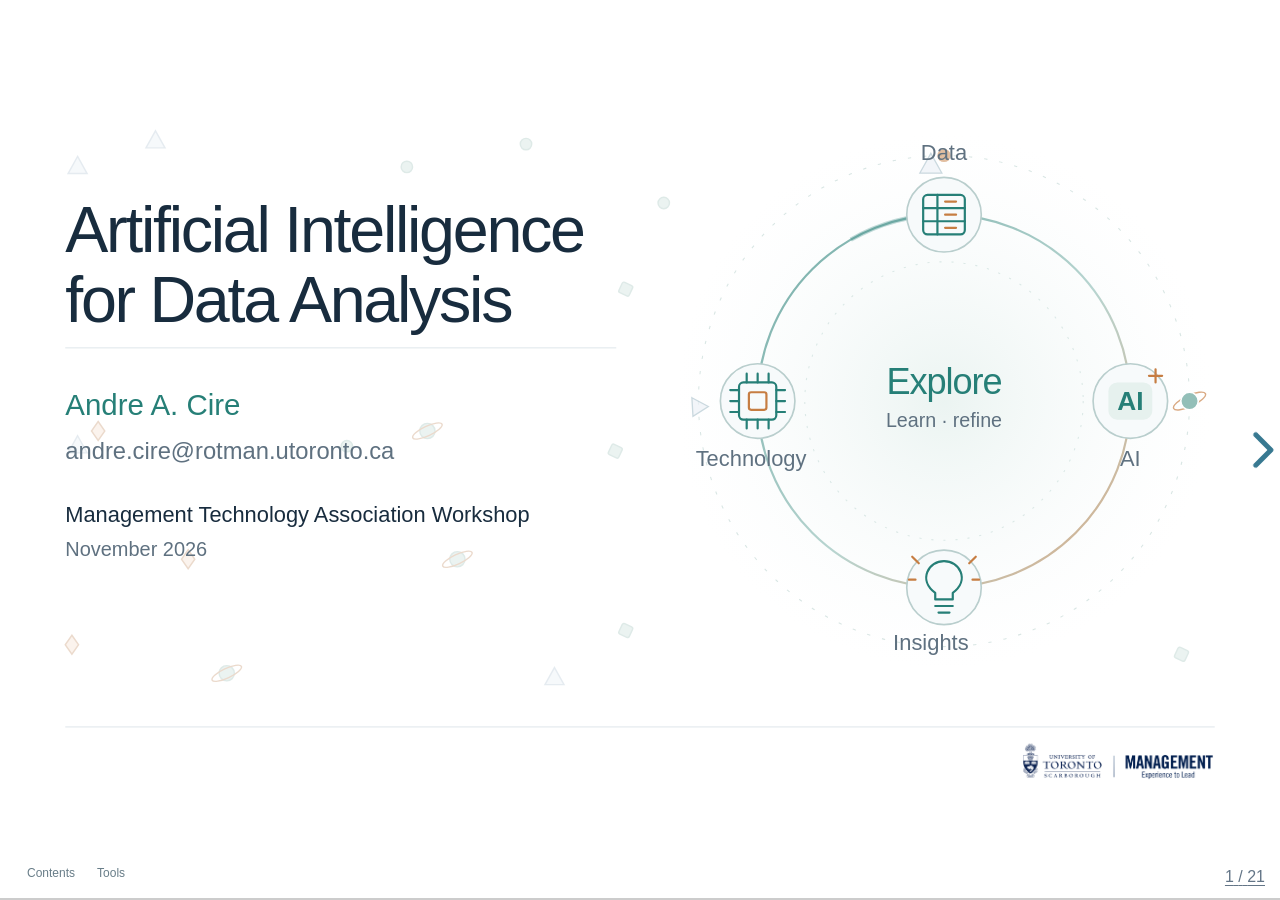
==== slides/index.html @ 26d023a2 "Publish AI data analysis workshop with CSV downloads and GitHub Pages" ====
<!DOCTYPE html>
<html lang="en"><head>
<script>/*!
 * clipboard.js v2.0.11
 * https://clipboardjs.com/
 *
 * Licensed MIT © Zeno Rocha
 */
!function(t,e){"object"==typeof exports&&"object"==typeof module?module.exports=e():"function"==typeof define&&define.amd?define([],e):"object"==typeof exports?exports.ClipboardJS=e():t.ClipboardJS=e()}(this,function(){return n={686:function(t,e,n){"use strict";n.d(e,{default:function(){return b}});var e=n(279),i=n.n(e),e=n(370),u=n.n(e),e=n(817),r=n.n(e);function c(t){try{return document.execCommand(t)}catch(t){return}}var a=function(t){t=r()(t);return c("cut"),t};function o(t,e){var n,o,t=(n=t,o="rtl"===document.documentElement.getAttribute("dir"),(t=document.createElement("textarea")).style.fontSize="12pt",t.style.border="0",t.style.padding="0",t.style.margin="0",t.style.position="absolute",t.style[o?"right":"left"]="-9999px",o=window.pageYOffset||document.documentElement.scrollTop,t.style.top="".concat(o,"px"),t.setAttribute("readonly",""),t.value=n,t);return e.container.appendChild(t),e=r()(t),c("copy"),t.remove(),e}var f=function(t){var e=1<arguments.length&&void 0!==arguments[1]?arguments[1]:{container:document.body},n="";return"string"==typeof t?n=o(t,e):t instanceof HTMLInputElement&&!["text","search","url","tel","password"].includes(null==t?void 0:t.type)?n=o(t.value,e):(n=r()(t),c("copy")),n};function l(t){return(l="function"==typeof Symbol&&"symbol"==typeof Symbol.iterator?function(t){return typeof t}:function(t){return t&&"function"==typeof Symbol&&t.constructor===Symbol&&t!==Symbol.prototype?"symbol":typeof t})(t)}var s=function(){var t=0<arguments.length&&void 0!==arguments[0]?arguments[0]:{},e=t.action,n=void 0===e?"copy":e,o=t.container,e=t.target,t=t.text;if("copy"!==n&&"cut"!==n)throw new Error('Invalid "action" value, use either "copy" or "cut"');if(void 0!==e){if(!e||"object"!==l(e)||1!==e.nodeType)throw new Error('Invalid "target" value, use a valid Element');if("copy"===n&&e.hasAttribute("disabled"))throw new Error('Invalid "target" attribute. Please use "readonly" instead of "disabled" attribute');if("cut"===n&&(e.hasAttribute("readonly")||e.hasAttribute("disabled")))throw new Error('Invalid "target" attribute. You can\'t cut text from elements with "readonly" or "disabled" attributes')}return t?f(t,{container:o}):e?"cut"===n?a(e):f(e,{container:o}):void 0};function p(t){return(p="function"==typeof Symbol&&"symbol"==typeof Symbol.iterator?function(t){return typeof t}:function(t){return t&&"function"==typeof Symbol&&t.constructor===Symbol&&t!==Symbol.prototype?"symbol":typeof t})(t)}function d(t,e){for(var n=0;n<e.length;n++){var o=e[n];o.enumerable=o.enumerable||!1,o.configurable=!0,"value"in o&&(o.writable=!0),Object.defineProperty(t,o.key,o)}}function y(t,e){return(y=Object.setPrototypeOf||function(t,e){return t.__proto__=e,t})(t,e)}function h(n){var o=function(){if("undefined"==typeof Reflect||!Reflect.construct)return!1;if(Reflect.construct.sham)return!1;if("function"==typeof Proxy)return!0;try{return Date.prototype.toString.call(Reflect.construct(Date,[],function(){})),!0}catch(t){return!1}}();return function(){var t,e=v(n);return t=o?(t=v(this).constructor,Reflect.construct(e,arguments,t)):e.apply(this,arguments),e=this,!(t=t)||"object"!==p(t)&&"function"!=typeof t?function(t){if(void 0!==t)return t;throw new ReferenceError("this hasn't been initialised - super() hasn't been called")}(e):t}}function v(t){return(v=Object.setPrototypeOf?Object.getPrototypeOf:function(t){return t.__proto__||Object.getPrototypeOf(t)})(t)}function m(t,e){t="data-clipboard-".concat(t);if(e.hasAttribute(t))return e.getAttribute(t)}var b=function(){!function(t,e){if("function"!=typeof e&&null!==e)throw new TypeError("Super expression must either be null or a function");t.prototype=Object.create(e&&e.prototype,{constructor:{value:t,writable:!0,configurable:!0}}),e&&y(t,e)}(r,i());var t,e,n,o=h(r);function r(t,e){var n;return function(t){if(!(t instanceof r))throw new TypeError("Cannot call a class as a function")}(this),(n=o.call(this)).resolveOptions(e),n.listenClick(t),n}return t=r,n=[{key:"copy",value:function(t){var e=1<arguments.length&&void 0!==arguments[1]?arguments[1]:{container:document.body};return f(t,e)}},{key:"cut",value:function(t){return a(t)}},{key:"isSupported",value:function(){var t=0<arguments.length&&void 0!==arguments[0]?arguments[0]:["copy","cut"],t="string"==typeof t?[t]:t,e=!!document.queryCommandSupported;return t.forEach(function(t){e=e&&!!document.queryCommandSupported(t)}),e}}],(e=[{key:"resolveOptions",value:function(){var t=0<arguments.length&&void 0!==arguments[0]?arguments[0]:{};this.action="function"==typeof t.action?t.action:this.defaultAction,this.target="function"==typeof t.target?t.target:this.defaultTarget,this.text="function"==typeof t.text?t.text:this.defaultText,this.container="object"===p(t.container)?t.container:document.body}},{key:"listenClick",value:function(t){var e=this;this.listener=u()(t,"click",function(t){return e.onClick(t)})}},{key:"onClick",value:function(t){var e=t.delegateTarget||t.currentTarget,n=this.action(e)||"copy",t=s({action:n,container:this.container,target:this.target(e),text:this.text(e)});this.emit(t?"success":"error",{action:n,text:t,trigger:e,clearSelection:function(){e&&e.focus(),window.getSelection().removeAllRanges()}})}},{key:"defaultAction",value:function(t){return m("action",t)}},{key:"defaultTarget",value:function(t){t=m("target",t);if(t)return document.querySelector(t)}},{key:"defaultText",value:function(t){return m("text",t)}},{key:"destroy",value:function(){this.listener.destroy()}}])&&d(t.prototype,e),n&&d(t,n),r}()},828:function(t){var e;"undefined"==typeof Element||Element.prototype.matches||((e=Element.prototype).matches=e.matchesSelector||e.mozMatchesSelector||e.msMatchesSelector||e.oMatchesSelector||e.webkitMatchesSelector),t.exports=function(t,e){for(;t&&9!==t.nodeType;){if("function"==typeof t.matches&&t.matches(e))return t;t=t.parentNode}}},438:function(t,e,n){var u=n(828);function i(t,e,n,o,r){var i=function(e,n,t,o){return function(t){t.delegateTarget=u(t.target,n),t.delegateTarget&&o.call(e,t)}}.apply(this,arguments);return t.addEventListener(n,i,r),{destroy:function(){t.removeEventListener(n,i,r)}}}t.exports=function(t,e,n,o,r){return"function"==typeof t.addEventListener?i.apply(null,arguments):"function"==typeof n?i.bind(null,document).apply(null,arguments):("string"==typeof t&&(t=document.querySelectorAll(t)),Array.prototype.map.call(t,function(t){return i(t,e,n,o,r)}))}},879:function(t,n){n.node=function(t){return void 0!==t&&t instanceof HTMLElement&&1===t.nodeType},n.nodeList=function(t){var e=Object.prototype.toString.call(t);return void 0!==t&&("[object NodeList]"===e||"[object HTMLCollection]"===e)&&"length"in t&&(0===t.length||n.node(t[0]))},n.string=function(t){return"string"==typeof t||t instanceof String},n.fn=function(t){return"[object Function]"===Object.prototype.toString.call(t)}},370:function(t,e,n){var f=n(879),l=n(438);t.exports=function(t,e,n){if(!t&&!e&&!n)throw new Error("Missing required arguments");if(!f.string(e))throw new TypeError("Second argument must be a String");if(!f.fn(n))throw new TypeError("Third argument must be a Function");if(f.node(t))return c=e,a=n,(u=t).addEventListener(c,a),{destroy:function(){u.removeEventListener(c,a)}};if(f.nodeList(t))return o=t,r=e,i=n,Array.prototype.forEach.call(o,function(t){t.addEventListener(r,i)}),{destroy:function(){Array.prototype.forEach.call(o,function(t){t.removeEventListener(r,i)})}};if(f.string(t))return t=t,e=e,n=n,l(document.body,t,e,n);throw new TypeError("First argument must be a String, HTMLElement, HTMLCollection, or NodeList");var o,r,i,u,c,a}},817:function(t){t.exports=function(t){var e,n="SELECT"===t.nodeName?(t.focus(),t.value):"INPUT"===t.nodeName||"TEXTAREA"===t.nodeName?((e=t.hasAttribute("readonly"))||t.setAttribute("readonly",""),t.select(),t.setSelectionRange(0,t.value.length),e||t.removeAttribute("readonly"),t.value):(t.hasAttribute("contenteditable")&&t.focus(),n=window.getSelection(),(e=document.createRange()).selectNodeContents(t),n.removeAllRanges(),n.addRange(e),n.toString());return n}},279:function(t){function e(){}e.prototype={on:function(t,e,n){var o=this.e||(this.e={});return(o[t]||(o[t]=[])).push({fn:e,ctx:n}),this},once:function(t,e,n){var o=this;function r(){o.off(t,r),e.apply(n,arguments)}return r._=e,this.on(t,r,n)},emit:function(t){for(var e=[].slice.call(arguments,1),n=((this.e||(this.e={}))[t]||[]).slice(),o=0,r=n.length;o<r;o++)n[o].fn.apply(n[o].ctx,e);return this},off:function(t,e){var n=this.e||(this.e={}),o=n[t],r=[];if(o&&e)for(var i=0,u=o.length;i<u;i++)o[i].fn!==e&&o[i].fn._!==e&&r.push(o[i]);return r.length?n[t]=r:delete n[t],this}},t.exports=e,t.exports.TinyEmitter=e}},r={},o.n=function(t){var e=t&&t.__esModule?function(){return t.default}:function(){return t};return o.d(e,{a:e}),e},o.d=function(t,e){for(var n in e)o.o(e,n)&&!o.o(t,n)&&Object.defineProperty(t,n,{enumerable:!0,get:e[n]})},o.o=function(t,e){return Object.prototype.hasOwnProperty.call(t,e)},o(686).default;function o(t){if(r[t])return r[t].exports;var e=r[t]={exports:{}};return n[t](e,e.exports,o),e.exports}var n,r});</script>
<script>(function (root, factory) {
  if (typeof define === "function" && define.amd) {
    define([], function () {
      return factory(root);
    });
  } else if (typeof exports === "object") {
    module.exports = factory(root);
  } else {
    root.Tabby = factory(root);
  }
})(
  typeof global !== "undefined"
    ? global
    : typeof window !== "undefined"
    ? window
    : this,
  function (window) {
    "use strict";

    //
    // Variables
    //

    var defaults = {
      idPrefix: "tabby-toggle_",
      default: "[data-tabby-default]",
    };

    //
    // Methods
    //

    /**
     * Merge two or more objects together.
     * @param   {Object}   objects  The objects to merge together
     * @returns {Object}            Merged values of defaults and options
     */
    var extend = function () {
      var merged = {};
      Array.prototype.forEach.call(arguments, function (obj) {
        for (var key in obj) {
          if (!obj.hasOwnProperty(key)) return;
          merged[key] = obj[key];
        }
      });
      return merged;
    };

    /**
     * Emit a custom event
     * @param  {String} type    The event type
     * @param  {Node}   tab     The tab to attach the event to
     * @param  {Node}   details Details about the event
     */
    var emitEvent = function (tab, details) {
      // Create a new event
      var event;
      if (typeof window.CustomEvent === "function") {
        event = new CustomEvent("tabby", {
          bubbles: true,
          cancelable: true,
          detail: details,
        });
      } else {
        event = document.createEvent("CustomEvent");
        event.initCustomEvent("tabby", true, true, details);
      }

      // Dispatch the event
      tab.dispatchEvent(event);
    };

    // In revealjs, arrow keys belong to slide navigation: tabs stay in the Tab
    // order and activate on focus. Elsewhere tabs use a roving tabindex with
    // arrow key navigation.
    var isReveal = function () {
      return window.document.body.classList.contains("reveal-viewport");
    };

    var focusHandler = function (event) {
      toggle(event.target);
    };

    var getKeyboardFocusableElements = function (element) {
      return [
        ...element.querySelectorAll(
          'a[href], button, input, textarea, select, summary,[tabindex]:not([tabindex="-1"])'
        ),
      ].filter(
        // Shown elements only, as the browser skips the others: hidden content,
        // like unselected panels (also of a nested tabset), is not rendered,
        // and revealjs fragments not yet shown have `visibility: hidden`
        (el) =>
          el.getAttribute("tabindex") !== "-1" &&
          !el.matches(":disabled") &&
          !el.getAttribute("aria-hidden") &&
          el.getClientRects().length > 0 &&
          window.getComputedStyle(el).visibility === "visible"
      );
    };

    // Tabs set up by tabby, as opposed to other tab widgets in a panel
    var tabbyTabs = new WeakSet();

    // The tab of a tab or of a tab panel
    var getTab = function (tabOrPanel) {
      return tabOrPanel.getAttribute("role") === "tab"
        ? tabOrPanel
        : document.getElementById(tabOrPanel.getAttribute("aria-labelledby"));
    };

    // Selects a tab and focuses the last focusable element of its panel, or
    // the tab itself if there is none. The panel content is hidden until the
    // tab is selected. When the panel ends with a nested tabset, its end is
    // the end of that tabset's last panel, as Tab would reach it.
    var focusEndOf = function (tab) {
      toggle(tab);
      var content = document.querySelector(tab.hash);
      var last = getKeyboardFocusableElements(content).pop();
      if (!last) return tab.focus();

      // Outermost tabby tab or tab panel between the last element and this
      // panel; other tab widgets are ordinary panel content
      var nestedTab;
      for (var node = last; node && node !== content; node = node.parentElement) {
        var role = node.getAttribute("role");
        var nodeTab =
          role === "tab" ? node : role === "tabpanel" ? getTab(node) : null;
        if (nodeTab && tabbyTabs.has(nodeTab)) nestedTab = nodeTab;
      }
      var nested = nestedTab && getTabsMap(nestedTab);
      if (nested) return focusEndOf(nested.tabs[nested.tabs.length - 1]);
      last.focus();
    };

    // In revealjs, Tab goes from a tab to its panel content and from the end
    // of that content to the next tab; Shift+Tab goes the other way. Tabs come
    // before all panels in the DOM, so the browser alone would go tab to tab.
    var tabOrderHandler = function (event) {
      // Leave Tab to controls that handle it themselves, like code editors
      if (event.key !== "Tab" || event.defaultPrevented) return;
      var current = event.currentTarget;
      var onTab = current.getAttribute("role") === "tab";
      var tab = getTab(current);
      var map = tab && getTabsMap(tab);
      if (!map) return;

      var target;
      if (onTab && !event.shiftKey) {
        target = getKeyboardFocusableElements(
          document.querySelector(tab.hash)
        )[0];
      } else if (onTab) {
        var previous = map.tabs[map.index - 1];
        if (!previous) return;
        event.preventDefault();
        focusEndOf(previous);
        return;
      } else {
        var focusables = getKeyboardFocusableElements(current);
        if (event.shiftKey && event.target === focusables[0]) {
          target = tab;
        } else if (
          !event.shiftKey &&
          event.target === focusables[focusables.length - 1]
        ) {
          target = map.tabs[map.index + 1];
        }
      }
      if (!target) return;

      event.preventDefault();
      target.focus();
    };

    // Whether Shift+Tab is being pressed. Focus moves while the key is down, so
    // this tells focus changes made by Shift+Tab apart from clicks.
    var shiftTabDown = false;
    var trackShiftTab = function () {
      if (trackShiftTab.done) return;
      trackShiftTab.done = true;
      document.addEventListener(
        "keydown",
        function (event) {
          shiftTabDown = event.key === "Tab" && event.shiftKey;
        },
        true
      );
      // A click, or leaving the window (the keyup then goes elsewhere), ends it
      // too
      var clear = function () {
        shiftTabDown = false;
      };
      document.addEventListener("keyup", clear, true);
      document.addEventListener("pointerdown", clear, true);
      window.addEventListener("blur", clear);
    };

    // In revealjs, Shift+Tab from after a tabset reaches the content of the
    // selected panel first, which skips the tabs after it. Start from the end
    // of the last panel instead, so Shift+Tab is the reverse of Tab. Only for
    // Shift+Tab: a click in a panel must keep that panel.
    var backwardEntryHandler = function (event) {
      var from = event.relatedTarget;
      var tab = getTab(event.currentTarget);
      var map = tab && getTabsMap(tab);
      if (!from || !map || !shiftTabDown) return;

      var tabList = map.tabs[0].closest('[role="tablist"]');
      var fromInside = Array.prototype.some.call(map.tabs, function (tab) {
        var content = document.querySelector(tab.hash);
        return tab === from || (content && content.contains(from));
      });
      var fromAfter =
        from.compareDocumentPosition(tabList) &
        Node.DOCUMENT_POSITION_PRECEDING;
      var last = map.tabs[map.tabs.length - 1];
      var lastContent = document.querySelector(last.hash);
      if (
        fromInside ||
        !fromAfter ||
        !lastContent ||
        lastContent.contains(event.target)
      ) {
        return;
      }

      focusEndOf(last);
    };

    /**
     * Remove roles and attributes from a tab and its content
     * @param  {Node}   tab      The tab
     * @param  {Node}   content  The tab content
     * @param  {Object} settings User settings and options
     */
    var destroyTab = function (tab, content, settings) {
      // Remove the generated ID
      if (tab.id.slice(0, settings.idPrefix.length) === settings.idPrefix) {
        tab.id = "";
      }

      // remove event listener
      tab.removeEventListener("focus", focusHandler, true);
      tab.removeEventListener("keydown", tabOrderHandler);
      content.removeEventListener("keydown", tabOrderHandler);
      tab.removeEventListener("focusin", backwardEntryHandler);
      content.removeEventListener("focusin", backwardEntryHandler);

      // Remove roles
      tab.removeAttribute("role");
      tab.removeAttribute("aria-controls");
      tab.removeAttribute("aria-selected");
      tab.removeAttribute("tabindex");
      tab.closest("li").removeAttribute("role");
      content.removeAttribute("role");
      content.removeAttribute("aria-labelledby");
      content.removeAttribute("hidden");
    };

    /**
     * Add the required roles and attributes to a tab and its content
     * @param  {Node}   tab      The tab
     * @param  {Node}   content  The tab content
     * @param  {Object} settings User settings and options
     */
    var setupTab = function (tab, content, settings) {
      // Give tab an ID if it doesn't already have one
      if (!tab.id) {
        tab.id = settings.idPrefix + content.id;
      }

      // Add roles
      tab.setAttribute("role", "tab");
      tabbyTabs.add(tab);
      tab.setAttribute("aria-controls", content.id);
      tab.closest("li").setAttribute("role", "presentation");
      content.setAttribute("role", "tabpanel");
      content.setAttribute("aria-labelledby", tab.id);

      // Add selected state
      if (tab.matches(settings.default)) {
        tab.setAttribute("aria-selected", "true");
      } else {
        tab.setAttribute("aria-selected", "false");
        if (!isReveal()) tab.setAttribute("tabindex", "-1");
        content.setAttribute("hidden", "hidden");
      }

      // add focus and Tab order event listeners
      if (isReveal()) {
        tab.addEventListener("focus", focusHandler);
        tab.addEventListener("keydown", tabOrderHandler);
        content.addEventListener("keydown", tabOrderHandler);
        tab.addEventListener("focusin", backwardEntryHandler);
        content.addEventListener("focusin", backwardEntryHandler);
        trackShiftTab();
      }
    };

    /**
     * Hide a tab and its content
     * @param  {Node} newTab The new tab that's replacing it
     */
    var hide = function (newTab) {
      // Variables
      var tabGroup = newTab.closest('[role="tablist"]');
      if (!tabGroup) return {};
      var tab = tabGroup.querySelector('[role="tab"][aria-selected="true"]');
      if (!tab) return {};
      var content = document.querySelector(tab.hash);

      // Hide the tab
      tab.setAttribute("aria-selected", "false");
      if (!isReveal()) tab.setAttribute("tabindex", "-1");

      // Hide the content
      if (!content) return { previousTab: tab };
      content.setAttribute("hidden", "hidden");

      // Return the hidden tab and content
      return {
        previousTab: tab,
        previousContent: content,
      };
    };

    /**
     * Show a tab and its content
     * @param  {Node} tab      The tab
     * @param  {Node} content  The tab content
     */
    var show = function (tab, content) {
      tab.setAttribute("aria-selected", "true");
      if (!isReveal()) tab.setAttribute("tabindex", "0");
      content.removeAttribute("hidden");
      tab.focus();
    };

    /**
     * Toggle a new tab
     * @param  {Node} tab The tab to show
     */
    var toggle = function (tab) {
      // Make sure there's a tab to toggle and it's not already active
      if (!tab || tab.getAttribute("aria-selected") == "true") return;

      // Variables
      var content = document.querySelector(tab.hash);
      if (!content) return;

      // Hide active tab and content
      var details = hide(tab);

      // Show new tab and content
      show(tab, content);

      // Add event details
      details.tab = tab;
      details.content = content;

      // Emit a custom event
      emitEvent(tab, details);
    };

    /**
     * Get all of the tabs in a tablist
     * @param  {Node}   tab  A tab from the list
     * @return {Object}      The tabs and the index of the currently active one
     */
    var getTabsMap = function (tab) {
      var tabGroup = tab.closest('[role="tablist"]');
      var tabs = tabGroup ? tabGroup.querySelectorAll('[role="tab"]') : null;
      if (!tabs) return;
      return {
        tabs: tabs,
        index: Array.prototype.indexOf.call(tabs, tab),
      };
    };

    /**
     * Switch the active tab based on keyboard activity
     * @param  {Node} tab The currently active tab
     * @param  {Key}  key The key that was pressed
     */
    var switchTabs = function (tab, key) {
      // Get a map of tabs
      var map = getTabsMap(tab);
      if (!map) return;
      var length = map.tabs.length - 1;
      var index;

      // Go to previous tab
      if (["ArrowUp", "ArrowLeft", "Up", "Left"].indexOf(key) > -1) {
        index = map.index < 1 ? length : map.index - 1;
      }

      // Go to next tab
      else if (["ArrowDown", "ArrowRight", "Down", "Right"].indexOf(key) > -1) {
        index = map.index === length ? 0 : map.index + 1;
      }

      // Go to home
      else if (key === "Home") {
        index = 0;
      }

      // Go to end
      else if (key === "End") {
        index = length;
      }

      // Toggle the tab
      toggle(map.tabs[index]);
    };

    /**
     * Create the Constructor object
     */
    var Constructor = function (selector, options) {
      //
      // Variables
      //

      var publicAPIs = {};
      var settings, tabWrapper;

      //
      // Methods
      //

      publicAPIs.destroy = function () {
        // Get all tabs
        var tabs = tabWrapper.querySelectorAll("a");

        // Add roles to tabs
        Array.prototype.forEach.call(tabs, function (tab) {
          // Get the tab content
          var content = document.querySelector(tab.hash);
          if (!content) return;

          // Setup the tab
          destroyTab(tab, content, settings);
        });

        // Remove role from wrapper
        tabWrapper.removeAttribute("role");

        // Remove event listeners
        document.documentElement.removeEventListener(
          "click",
          clickHandler,
          true
        );
        tabWrapper.removeEventListener("keydown", keyHandler, true);

        // Reset variables
        settings = null;
        tabWrapper = null;
      };

      /**
       * Setup the DOM with the proper attributes
       */
      publicAPIs.setup = function () {
        // Variables
        tabWrapper = document.querySelector(selector);
        if (!tabWrapper) return;
        var tabs = tabWrapper.querySelectorAll("a");

        // Add role to wrapper
        tabWrapper.setAttribute("role", "tablist");

        // Add roles to tabs
        Array.prototype.forEach.call(tabs, function (tab) {
          tab.setAttribute("tabindex", "0");

          // Get the tab content
          var content = document.querySelector(tab.hash);
          if (!content) return;

          // Setup the tab
          setupTab(tab, content, settings);
        });
      };

      /**
       * Toggle a tab based on an ID
       * @param  {String|Node} id The tab to toggle
       */
      publicAPIs.toggle = function (id) {
        // Get the tab
        var tab = id;
        if (typeof id === "string") {
          tab = document.querySelector(
            selector + ' [role="tab"][href*="' + id + '"]'
          );
        }

        // Toggle the tab
        toggle(tab);
      };

      /**
       * Handle click events
       */
      var clickHandler = function (event) {
        // Only run on toggles
        var tab = event.target.closest(selector + ' [role="tab"]');
        if (!tab) return;

        // Prevent link behavior
        event.preventDefault();

        // Toggle the tab
        toggle(tab);
      };

      /**
       * Handle keydown events
       */
      var keyHandler = function (event) {
        // Only run if a tab is in focus
        var tab = document.activeElement;
        if (!tab.matches(selector + ' [role="tab"]')) return;

        // Only run for specific keys
        var keys = isReveal()
          ? ["Home", "End"]
          : [
              "ArrowUp",
              "ArrowDown",
              "ArrowLeft",
              "ArrowRight",
              "Up",
              "Down",
              "Left",
              "Right",
              "Home",
              "End",
            ];
        if (keys.indexOf(event.key) < 0) return;

        // Keep the key from also scrolling the page or, in revealjs, from
        // changing slide
        event.preventDefault();
        event.stopPropagation();

        // Switch tabs
        switchTabs(tab, event.key);
      };

      /**
       * Initialize the instance
       */
      var init = function () {
        // Merge user options with defaults
        settings = extend(defaults, options || {});

        // Setup the DOM
        publicAPIs.setup();

        // Add event listeners
        document.documentElement.addEventListener("click", clickHandler, true);
        tabWrapper.addEventListener("keydown", keyHandler, true);
      };

      //
      // Initialize and return the Public APIs
      //

      init();
      return publicAPIs;
    };

    //
    // Return the Constructor
    //

    return Constructor;
  }
);
</script>
<script>/**
 * @popperjs/core v2.11.7 - MIT License
 */

!function(e,t){"object"==typeof exports&&"undefined"!=typeof module?t(exports):"function"==typeof define&&define.amd?define(["exports"],t):t((e="undefined"!=typeof globalThis?globalThis:e||self).Popper={})}(this,(function(e){"use strict";function t(e){if(null==e)return window;if("[object Window]"!==e.toString()){var t=e.ownerDocument;return t&&t.defaultView||window}return e}function n(e){return e instanceof t(e).Element||e instanceof Element}function r(e){return e instanceof t(e).HTMLElement||e instanceof HTMLElement}function o(e){return"undefined"!=typeof ShadowRoot&&(e instanceof t(e).ShadowRoot||e instanceof ShadowRoot)}var i=Math.max,a=Math.min,s=Math.round;function f(){var e=navigator.userAgentData;return null!=e&&e.brands&&Array.isArray(e.brands)?e.brands.map((function(e){return e.brand+"/"+e.version})).join(" "):navigator.userAgent}function c(){return!/^((?!chrome|android).)*safari/i.test(f())}function p(e,o,i){void 0===o&&(o=!1),void 0===i&&(i=!1);var a=e.getBoundingClientRect(),f=1,p=1;o&&r(e)&&(f=e.offsetWidth>0&&s(a.width)/e.offsetWidth||1,p=e.offsetHeight>0&&s(a.height)/e.offsetHeight||1);var u=(n(e)?t(e):window).visualViewport,l=!c()&&i,d=(a.left+(l&&u?u.offsetLeft:0))/f,h=(a.top+(l&&u?u.offsetTop:0))/p,m=a.width/f,v=a.height/p;return{width:m,height:v,top:h,right:d+m,bottom:h+v,left:d,x:d,y:h}}function u(e){var n=t(e);return{scrollLeft:n.pageXOffset,scrollTop:n.pageYOffset}}function l(e){return e?(e.nodeName||"").toLowerCase():null}function d(e){return((n(e)?e.ownerDocument:e.document)||window.document).documentElement}function h(e){return p(d(e)).left+u(e).scrollLeft}function m(e){return t(e).getComputedStyle(e)}function v(e){var t=m(e),n=t.overflow,r=t.overflowX,o=t.overflowY;return/auto|scroll|overlay|hidden/.test(n+o+r)}function y(e,n,o){void 0===o&&(o=!1);var i,a,f=r(n),c=r(n)&&function(e){var t=e.getBoundingClientRect(),n=s(t.width)/e.offsetWidth||1,r=s(t.height)/e.offsetHeight||1;return 1!==n||1!==r}(n),m=d(n),y=p(e,c,o),g={scrollLeft:0,scrollTop:0},b={x:0,y:0};return(f||!f&&!o)&&(("body"!==l(n)||v(m))&&(g=(i=n)!==t(i)&&r(i)?{scrollLeft:(a=i).scrollLeft,scrollTop:a.scrollTop}:u(i)),r(n)?((b=p(n,!0)).x+=n.clientLeft,b.y+=n.clientTop):m&&(b.x=h(m))),{x:y.left+g.scrollLeft-b.x,y:y.top+g.scrollTop-b.y,width:y.width,height:y.height}}function g(e){var t=p(e),n=e.offsetWidth,r=e.offsetHeight;return Math.abs(t.width-n)<=1&&(n=t.width),Math.abs(t.height-r)<=1&&(r=t.height),{x:e.offsetLeft,y:e.offsetTop,width:n,height:r}}function b(e){return"html"===l(e)?e:e.assignedSlot||e.parentNode||(o(e)?e.host:null)||d(e)}function x(e){return["html","body","#document"].indexOf(l(e))>=0?e.ownerDocument.body:r(e)&&v(e)?e:x(b(e))}function w(e,n){var r;void 0===n&&(n=[]);var o=x(e),i=o===(null==(r=e.ownerDocument)?void 0:r.body),a=t(o),s=i?[a].concat(a.visualViewport||[],v(o)?o:[]):o,f=n.concat(s);return i?f:f.concat(w(b(s)))}function O(e){return["table","td","th"].indexOf(l(e))>=0}function j(e){return r(e)&&"fixed"!==m(e).position?e.offsetParent:null}function E(e){for(var n=t(e),i=j(e);i&&O(i)&&"static"===m(i).position;)i=j(i);return i&&("html"===l(i)||"body"===l(i)&&"static"===m(i).position)?n:i||function(e){var t=/firefox/i.test(f());if(/Trident/i.test(f())&&r(e)&&"fixed"===m(e).position)return null;var n=b(e);for(o(n)&&(n=n.host);r(n)&&["html","body"].indexOf(l(n))<0;){var i=m(n);if("none"!==i.transform||"none"!==i.perspective||"paint"===i.contain||-1!==["transform","perspective"].indexOf(i.willChange)||t&&"filter"===i.willChange||t&&i.filter&&"none"!==i.filter)return n;n=n.parentNode}return null}(e)||n}var D="top",A="bottom",L="right",P="left",M="auto",k=[D,A,L,P],W="start",B="end",H="viewport",T="popper",R=k.reduce((function(e,t){return e.concat([t+"-"+W,t+"-"+B])}),[]),S=[].concat(k,[M]).reduce((function(e,t){return e.concat([t,t+"-"+W,t+"-"+B])}),[]),V=["beforeRead","read","afterRead","beforeMain","main","afterMain","beforeWrite","write","afterWrite"];function q(e){var t=new Map,n=new Set,r=[];function o(e){n.add(e.name),[].concat(e.requires||[],e.requiresIfExists||[]).forEach((function(e){if(!n.has(e)){var r=t.get(e);r&&o(r)}})),r.push(e)}return e.forEach((function(e){t.set(e.name,e)})),e.forEach((function(e){n.has(e.name)||o(e)})),r}function C(e){return e.split("-")[0]}function N(e,t){var n=t.getRootNode&&t.getRootNode();if(e.contains(t))return!0;if(n&&o(n)){var r=t;do{if(r&&e.isSameNode(r))return!0;r=r.parentNode||r.host}while(r)}return!1}function I(e){return Object.assign({},e,{left:e.x,top:e.y,right:e.x+e.width,bottom:e.y+e.height})}function _(e,r,o){return r===H?I(function(e,n){var r=t(e),o=d(e),i=r.visualViewport,a=o.clientWidth,s=o.clientHeight,f=0,p=0;if(i){a=i.width,s=i.height;var u=c();(u||!u&&"fixed"===n)&&(f=i.offsetLeft,p=i.offsetTop)}return{width:a,height:s,x:f+h(e),y:p}}(e,o)):n(r)?function(e,t){var n=p(e,!1,"fixed"===t);return n.top=n.top+e.clientTop,n.left=n.left+e.clientLeft,n.bottom=n.top+e.clientHeight,n.right=n.left+e.clientWidth,n.width=e.clientWidth,n.height=e.clientHeight,n.x=n.left,n.y=n.top,n}(r,o):I(function(e){var t,n=d(e),r=u(e),o=null==(t=e.ownerDocument)?void 0:t.body,a=i(n.scrollWidth,n.clientWidth,o?o.scrollWidth:0,o?o.clientWidth:0),s=i(n.scrollHeight,n.clientHeight,o?o.scrollHeight:0,o?o.clientHeight:0),f=-r.scrollLeft+h(e),c=-r.scrollTop;return"rtl"===m(o||n).direction&&(f+=i(n.clientWidth,o?o.clientWidth:0)-a),{width:a,height:s,x:f,y:c}}(d(e)))}function F(e,t,o,s){var f="clippingParents"===t?function(e){var t=w(b(e)),o=["absolute","fixed"].indexOf(m(e).position)>=0&&r(e)?E(e):e;return n(o)?t.filter((function(e){return n(e)&&N(e,o)&&"body"!==l(e)})):[]}(e):[].concat(t),c=[].concat(f,[o]),p=c[0],u=c.reduce((function(t,n){var r=_(e,n,s);return t.top=i(r.top,t.top),t.right=a(r.right,t.right),t.bottom=a(r.bottom,t.bottom),t.left=i(r.left,t.left),t}),_(e,p,s));return u.width=u.right-u.left,u.height=u.bottom-u.top,u.x=u.left,u.y=u.top,u}function U(e){return e.split("-")[1]}function z(e){return["top","bottom"].indexOf(e)>=0?"x":"y"}function X(e){var t,n=e.reference,r=e.element,o=e.placement,i=o?C(o):null,a=o?U(o):null,s=n.x+n.width/2-r.width/2,f=n.y+n.height/2-r.height/2;switch(i){case D:t={x:s,y:n.y-r.height};break;case A:t={x:s,y:n.y+n.height};break;case L:t={x:n.x+n.width,y:f};break;case P:t={x:n.x-r.width,y:f};break;default:t={x:n.x,y:n.y}}var c=i?z(i):null;if(null!=c){var p="y"===c?"height":"width";switch(a){case W:t[c]=t[c]-(n[p]/2-r[p]/2);break;case B:t[c]=t[c]+(n[p]/2-r[p]/2)}}return t}function Y(e){return Object.assign({},{top:0,right:0,bottom:0,left:0},e)}function G(e,t){return t.reduce((function(t,n){return t[n]=e,t}),{})}function J(e,t){void 0===t&&(t={});var r=t,o=r.placement,i=void 0===o?e.placement:o,a=r.strategy,s=void 0===a?e.strategy:a,f=r.boundary,c=void 0===f?"clippingParents":f,u=r.rootBoundary,l=void 0===u?H:u,h=r.elementContext,m=void 0===h?T:h,v=r.altBoundary,y=void 0!==v&&v,g=r.padding,b=void 0===g?0:g,x=Y("number"!=typeof b?b:G(b,k)),w=m===T?"reference":T,O=e.rects.popper,j=e.elements[y?w:m],E=F(n(j)?j:j.contextElement||d(e.elements.popper),c,l,s),P=p(e.elements.reference),M=X({reference:P,element:O,strategy:"absolute",placement:i}),W=I(Object.assign({},O,M)),B=m===T?W:P,R={top:E.top-B.top+x.top,bottom:B.bottom-E.bottom+x.bottom,left:E.left-B.left+x.left,right:B.right-E.right+x.right},S=e.modifiersData.offset;if(m===T&&S){var V=S[i];Object.keys(R).forEach((function(e){var t=[L,A].indexOf(e)>=0?1:-1,n=[D,A].indexOf(e)>=0?"y":"x";R[e]+=V[n]*t}))}return R}var K={placement:"bottom",modifiers:[],strategy:"absolute"};function Q(){for(var e=arguments.length,t=new Array(e),n=0;n<e;n++)t[n]=arguments[n];return!t.some((function(e){return!(e&&"function"==typeof e.getBoundingClientRect)}))}function Z(e){void 0===e&&(e={});var t=e,r=t.defaultModifiers,o=void 0===r?[]:r,i=t.defaultOptions,a=void 0===i?K:i;return function(e,t,r){void 0===r&&(r=a);var i,s,f={placement:"bottom",orderedModifiers:[],options:Object.assign({},K,a),modifiersData:{},elements:{reference:e,popper:t},attributes:{},styles:{}},c=[],p=!1,u={state:f,setOptions:function(r){var i="function"==typeof r?r(f.options):r;l(),f.options=Object.assign({},a,f.options,i),f.scrollParents={reference:n(e)?w(e):e.contextElement?w(e.contextElement):[],popper:w(t)};var s,p,d=function(e){var t=q(e);return V.reduce((function(e,n){return e.concat(t.filter((function(e){return e.phase===n})))}),[])}((s=[].concat(o,f.options.modifiers),p=s.reduce((function(e,t){var n=e[t.name];return e[t.name]=n?Object.assign({},n,t,{options:Object.assign({},n.options,t.options),data:Object.assign({},n.data,t.data)}):t,e}),{}),Object.keys(p).map((function(e){return p[e]}))));return f.orderedModifiers=d.filter((function(e){return e.enabled})),f.orderedModifiers.forEach((function(e){var t=e.name,n=e.options,r=void 0===n?{}:n,o=e.effect;if("function"==typeof o){var i=o({state:f,name:t,instance:u,options:r}),a=function(){};c.push(i||a)}})),u.update()},forceUpdate:function(){if(!p){var e=f.elements,t=e.reference,n=e.popper;if(Q(t,n)){f.rects={reference:y(t,E(n),"fixed"===f.options.strategy),popper:g(n)},f.reset=!1,f.placement=f.options.placement,f.orderedModifiers.forEach((function(e){return f.modifiersData[e.name]=Object.assign({},e.data)}));for(var r=0;r<f.orderedModifiers.length;r++)if(!0!==f.reset){var o=f.orderedModifiers[r],i=o.fn,a=o.options,s=void 0===a?{}:a,c=o.name;"function"==typeof i&&(f=i({state:f,options:s,name:c,instance:u})||f)}else f.reset=!1,r=-1}}},update:(i=function(){return new Promise((function(e){u.forceUpdate(),e(f)}))},function(){return s||(s=new Promise((function(e){Promise.resolve().then((function(){s=void 0,e(i())}))}))),s}),destroy:function(){l(),p=!0}};if(!Q(e,t))return u;function l(){c.forEach((function(e){return e()})),c=[]}return u.setOptions(r).then((function(e){!p&&r.onFirstUpdate&&r.onFirstUpdate(e)})),u}}var $={passive:!0};var ee={name:"eventListeners",enabled:!0,phase:"write",fn:function(){},effect:function(e){var n=e.state,r=e.instance,o=e.options,i=o.scroll,a=void 0===i||i,s=o.resize,f=void 0===s||s,c=t(n.elements.popper),p=[].concat(n.scrollParents.reference,n.scrollParents.popper);return a&&p.forEach((function(e){e.addEventListener("scroll",r.update,$)})),f&&c.addEventListener("resize",r.update,$),function(){a&&p.forEach((function(e){e.removeEventListener("scroll",r.update,$)})),f&&c.removeEventListener("resize",r.update,$)}},data:{}};var te={name:"popperOffsets",enabled:!0,phase:"read",fn:function(e){var t=e.state,n=e.name;t.modifiersData[n]=X({reference:t.rects.reference,element:t.rects.popper,strategy:"absolute",placement:t.placement})},data:{}},ne={top:"auto",right:"auto",bottom:"auto",left:"auto"};function re(e){var n,r=e.popper,o=e.popperRect,i=e.placement,a=e.variation,f=e.offsets,c=e.position,p=e.gpuAcceleration,u=e.adaptive,l=e.roundOffsets,h=e.isFixed,v=f.x,y=void 0===v?0:v,g=f.y,b=void 0===g?0:g,x="function"==typeof l?l({x:y,y:b}):{x:y,y:b};y=x.x,b=x.y;var w=f.hasOwnProperty("x"),O=f.hasOwnProperty("y"),j=P,M=D,k=window;if(u){var W=E(r),H="clientHeight",T="clientWidth";if(W===t(r)&&"static"!==m(W=d(r)).position&&"absolute"===c&&(H="scrollHeight",T="scrollWidth"),W=W,i===D||(i===P||i===L)&&a===B)M=A,b-=(h&&W===k&&k.visualViewport?k.visualViewport.height:W[H])-o.height,b*=p?1:-1;if(i===P||(i===D||i===A)&&a===B)j=L,y-=(h&&W===k&&k.visualViewport?k.visualViewport.width:W[T])-o.width,y*=p?1:-1}var R,S=Object.assign({position:c},u&&ne),V=!0===l?function(e,t){var n=e.x,r=e.y,o=t.devicePixelRatio||1;return{x:s(n*o)/o||0,y:s(r*o)/o||0}}({x:y,y:b},t(r)):{x:y,y:b};return y=V.x,b=V.y,p?Object.assign({},S,((R={})[M]=O?"0":"",R[j]=w?"0":"",R.transform=(k.devicePixelRatio||1)<=1?"translate("+y+"px, "+b+"px)":"translate3d("+y+"px, "+b+"px, 0)",R)):Object.assign({},S,((n={})[M]=O?b+"px":"",n[j]=w?y+"px":"",n.transform="",n))}var oe={name:"computeStyles",enabled:!0,phase:"beforeWrite",fn:function(e){var t=e.state,n=e.options,r=n.gpuAcceleration,o=void 0===r||r,i=n.adaptive,a=void 0===i||i,s=n.roundOffsets,f=void 0===s||s,c={placement:C(t.placement),variation:U(t.placement),popper:t.elements.popper,popperRect:t.rects.popper,gpuAcceleration:o,isFixed:"fixed"===t.options.strategy};null!=t.modifiersData.popperOffsets&&(t.styles.popper=Object.assign({},t.styles.popper,re(Object.assign({},c,{offsets:t.modifiersData.popperOffsets,position:t.options.strategy,adaptive:a,roundOffsets:f})))),null!=t.modifiersData.arrow&&(t.styles.arrow=Object.assign({},t.styles.arrow,re(Object.assign({},c,{offsets:t.modifiersData.arrow,position:"absolute",adaptive:!1,roundOffsets:f})))),t.attributes.popper=Object.assign({},t.attributes.popper,{"data-popper-placement":t.placement})},data:{}};var ie={name:"applyStyles",enabled:!0,phase:"write",fn:function(e){var t=e.state;Object.keys(t.elements).forEach((function(e){var n=t.styles[e]||{},o=t.attributes[e]||{},i=t.elements[e];r(i)&&l(i)&&(Object.assign(i.style,n),Object.keys(o).forEach((function(e){var t=o[e];!1===t?i.removeAttribute(e):i.setAttribute(e,!0===t?"":t)})))}))},effect:function(e){var t=e.state,n={popper:{position:t.options.strategy,left:"0",top:"0",margin:"0"},arrow:{position:"absolute"},reference:{}};return Object.assign(t.elements.popper.style,n.popper),t.styles=n,t.elements.arrow&&Object.assign(t.elements.arrow.style,n.arrow),function(){Object.keys(t.elements).forEach((function(e){var o=t.elements[e],i=t.attributes[e]||{},a=Object.keys(t.styles.hasOwnProperty(e)?t.styles[e]:n[e]).reduce((function(e,t){return e[t]="",e}),{});r(o)&&l(o)&&(Object.assign(o.style,a),Object.keys(i).forEach((function(e){o.removeAttribute(e)})))}))}},requires:["computeStyles"]};var ae={name:"offset",enabled:!0,phase:"main",requires:["popperOffsets"],fn:function(e){var t=e.state,n=e.options,r=e.name,o=n.offset,i=void 0===o?[0,0]:o,a=S.reduce((function(e,n){return e[n]=function(e,t,n){var r=C(e),o=[P,D].indexOf(r)>=0?-1:1,i="function"==typeof n?n(Object.assign({},t,{placement:e})):n,a=i[0],s=i[1];return a=a||0,s=(s||0)*o,[P,L].indexOf(r)>=0?{x:s,y:a}:{x:a,y:s}}(n,t.rects,i),e}),{}),s=a[t.placement],f=s.x,c=s.y;null!=t.modifiersData.popperOffsets&&(t.modifiersData.popperOffsets.x+=f,t.modifiersData.popperOffsets.y+=c),t.modifiersData[r]=a}},se={left:"right",right:"left",bottom:"top",top:"bottom"};function fe(e){return e.replace(/left|right|bottom|top/g,(function(e){return se[e]}))}var ce={start:"end",end:"start"};function pe(e){return e.replace(/start|end/g,(function(e){return ce[e]}))}function ue(e,t){void 0===t&&(t={});var n=t,r=n.placement,o=n.boundary,i=n.rootBoundary,a=n.padding,s=n.flipVariations,f=n.allowedAutoPlacements,c=void 0===f?S:f,p=U(r),u=p?s?R:R.filter((function(e){return U(e)===p})):k,l=u.filter((function(e){return c.indexOf(e)>=0}));0===l.length&&(l=u);var d=l.reduce((function(t,n){return t[n]=J(e,{placement:n,boundary:o,rootBoundary:i,padding:a})[C(n)],t}),{});return Object.keys(d).sort((function(e,t){return d[e]-d[t]}))}var le={name:"flip",enabled:!0,phase:"main",fn:function(e){var t=e.state,n=e.options,r=e.name;if(!t.modifiersData[r]._skip){for(var o=n.mainAxis,i=void 0===o||o,a=n.altAxis,s=void 0===a||a,f=n.fallbackPlacements,c=n.padding,p=n.boundary,u=n.rootBoundary,l=n.altBoundary,d=n.flipVariations,h=void 0===d||d,m=n.allowedAutoPlacements,v=t.options.placement,y=C(v),g=f||(y===v||!h?[fe(v)]:function(e){if(C(e)===M)return[];var t=fe(e);return[pe(e),t,pe(t)]}(v)),b=[v].concat(g).reduce((function(e,n){return e.concat(C(n)===M?ue(t,{placement:n,boundary:p,rootBoundary:u,padding:c,flipVariations:h,allowedAutoPlacements:m}):n)}),[]),x=t.rects.reference,w=t.rects.popper,O=new Map,j=!0,E=b[0],k=0;k<b.length;k++){var B=b[k],H=C(B),T=U(B)===W,R=[D,A].indexOf(H)>=0,S=R?"width":"height",V=J(t,{placement:B,boundary:p,rootBoundary:u,altBoundary:l,padding:c}),q=R?T?L:P:T?A:D;x[S]>w[S]&&(q=fe(q));var N=fe(q),I=[];if(i&&I.push(V[H]<=0),s&&I.push(V[q]<=0,V[N]<=0),I.every((function(e){return e}))){E=B,j=!1;break}O.set(B,I)}if(j)for(var _=function(e){var t=b.find((function(t){var n=O.get(t);if(n)return n.slice(0,e).every((function(e){return e}))}));if(t)return E=t,"break"},F=h?3:1;F>0;F--){if("break"===_(F))break}t.placement!==E&&(t.modifiersData[r]._skip=!0,t.placement=E,t.reset=!0)}},requiresIfExists:["offset"],data:{_skip:!1}};function de(e,t,n){return i(e,a(t,n))}var he={name:"preventOverflow",enabled:!0,phase:"main",fn:function(e){var t=e.state,n=e.options,r=e.name,o=n.mainAxis,s=void 0===o||o,f=n.altAxis,c=void 0!==f&&f,p=n.boundary,u=n.rootBoundary,l=n.altBoundary,d=n.padding,h=n.tether,m=void 0===h||h,v=n.tetherOffset,y=void 0===v?0:v,b=J(t,{boundary:p,rootBoundary:u,padding:d,altBoundary:l}),x=C(t.placement),w=U(t.placement),O=!w,j=z(x),M="x"===j?"y":"x",k=t.modifiersData.popperOffsets,B=t.rects.reference,H=t.rects.popper,T="function"==typeof y?y(Object.assign({},t.rects,{placement:t.placement})):y,R="number"==typeof T?{mainAxis:T,altAxis:T}:Object.assign({mainAxis:0,altAxis:0},T),S=t.modifiersData.offset?t.modifiersData.offset[t.placement]:null,V={x:0,y:0};if(k){if(s){var q,N="y"===j?D:P,I="y"===j?A:L,_="y"===j?"height":"width",F=k[j],X=F+b[N],Y=F-b[I],G=m?-H[_]/2:0,K=w===W?B[_]:H[_],Q=w===W?-H[_]:-B[_],Z=t.elements.arrow,$=m&&Z?g(Z):{width:0,height:0},ee=t.modifiersData["arrow#persistent"]?t.modifiersData["arrow#persistent"].padding:{top:0,right:0,bottom:0,left:0},te=ee[N],ne=ee[I],re=de(0,B[_],$[_]),oe=O?B[_]/2-G-re-te-R.mainAxis:K-re-te-R.mainAxis,ie=O?-B[_]/2+G+re+ne+R.mainAxis:Q+re+ne+R.mainAxis,ae=t.elements.arrow&&E(t.elements.arrow),se=ae?"y"===j?ae.clientTop||0:ae.clientLeft||0:0,fe=null!=(q=null==S?void 0:S[j])?q:0,ce=F+ie-fe,pe=de(m?a(X,F+oe-fe-se):X,F,m?i(Y,ce):Y);k[j]=pe,V[j]=pe-F}if(c){var ue,le="x"===j?D:P,he="x"===j?A:L,me=k[M],ve="y"===M?"height":"width",ye=me+b[le],ge=me-b[he],be=-1!==[D,P].indexOf(x),xe=null!=(ue=null==S?void 0:S[M])?ue:0,we=be?ye:me-B[ve]-H[ve]-xe+R.altAxis,Oe=be?me+B[ve]+H[ve]-xe-R.altAxis:ge,je=m&&be?function(e,t,n){var r=de(e,t,n);return r>n?n:r}(we,me,Oe):de(m?we:ye,me,m?Oe:ge);k[M]=je,V[M]=je-me}t.modifiersData[r]=V}},requiresIfExists:["offset"]};var me={name:"arrow",enabled:!0,phase:"main",fn:function(e){var t,n=e.state,r=e.name,o=e.options,i=n.elements.arrow,a=n.modifiersData.popperOffsets,s=C(n.placement),f=z(s),c=[P,L].indexOf(s)>=0?"height":"width";if(i&&a){var p=function(e,t){return Y("number"!=typeof(e="function"==typeof e?e(Object.assign({},t.rects,{placement:t.placement})):e)?e:G(e,k))}(o.padding,n),u=g(i),l="y"===f?D:P,d="y"===f?A:L,h=n.rects.reference[c]+n.rects.reference[f]-a[f]-n.rects.popper[c],m=a[f]-n.rects.reference[f],v=E(i),y=v?"y"===f?v.clientHeight||0:v.clientWidth||0:0,b=h/2-m/2,x=p[l],w=y-u[c]-p[d],O=y/2-u[c]/2+b,j=de(x,O,w),M=f;n.modifiersData[r]=((t={})[M]=j,t.centerOffset=j-O,t)}},effect:function(e){var t=e.state,n=e.options.element,r=void 0===n?"[data-popper-arrow]":n;null!=r&&("string"!=typeof r||(r=t.elements.popper.querySelector(r)))&&N(t.elements.popper,r)&&(t.elements.arrow=r)},requires:["popperOffsets"],requiresIfExists:["preventOverflow"]};function ve(e,t,n){return void 0===n&&(n={x:0,y:0}),{top:e.top-t.height-n.y,right:e.right-t.width+n.x,bottom:e.bottom-t.height+n.y,left:e.left-t.width-n.x}}function ye(e){return[D,L,A,P].some((function(t){return e[t]>=0}))}var ge={name:"hide",enabled:!0,phase:"main",requiresIfExists:["preventOverflow"],fn:function(e){var t=e.state,n=e.name,r=t.rects.reference,o=t.rects.popper,i=t.modifiersData.preventOverflow,a=J(t,{elementContext:"reference"}),s=J(t,{altBoundary:!0}),f=ve(a,r),c=ve(s,o,i),p=ye(f),u=ye(c);t.modifiersData[n]={referenceClippingOffsets:f,popperEscapeOffsets:c,isReferenceHidden:p,hasPopperEscaped:u},t.attributes.popper=Object.assign({},t.attributes.popper,{"data-popper-reference-hidden":p,"data-popper-escaped":u})}},be=Z({defaultModifiers:[ee,te,oe,ie]}),xe=[ee,te,oe,ie,ae,le,he,me,ge],we=Z({defaultModifiers:xe});e.applyStyles=ie,e.arrow=me,e.computeStyles=oe,e.createPopper=we,e.createPopperLite=be,e.defaultModifiers=xe,e.detectOverflow=J,e.eventListeners=ee,e.flip=le,e.hide=ge,e.offset=ae,e.popperGenerator=Z,e.popperOffsets=te,e.preventOverflow=he,Object.defineProperty(e,"__esModule",{value:!0})}));

</script>
<script>!function(e,t){"object"==typeof exports&&"undefined"!=typeof module?module.exports=t(require("@popperjs/core")):"function"==typeof define&&define.amd?define(["@popperjs/core"],t):(e=e||self).tippy=t(e.Popper)}(this,(function(e){"use strict";var t={passive:!0,capture:!0},n=function(){return document.body};function r(e,t,n){if(Array.isArray(e)){var r=e[t];return null==r?Array.isArray(n)?n[t]:n:r}return e}function o(e,t){var n={}.toString.call(e);return 0===n.indexOf("[object")&&n.indexOf(t+"]")>-1}function i(e,t){return"function"==typeof e?e.apply(void 0,t):e}function a(e,t){return 0===t?e:function(r){clearTimeout(n),n=setTimeout((function(){e(r)}),t)};var n}function s(e,t){var n=Object.assign({},e);return t.forEach((function(e){delete n[e]})),n}function u(e){return[].concat(e)}function c(e,t){-1===e.indexOf(t)&&e.push(t)}function p(e){return e.split("-")[0]}function f(e){return[].slice.call(e)}function l(e){return Object.keys(e).reduce((function(t,n){return void 0!==e[n]&&(t[n]=e[n]),t}),{})}function d(){return document.createElement("div")}function v(e){return["Element","Fragment"].some((function(t){return o(e,t)}))}function m(e){return o(e,"MouseEvent")}function g(e){return!(!e||!e._tippy||e._tippy.reference!==e)}function h(e){return v(e)?[e]:function(e){return o(e,"NodeList")}(e)?f(e):Array.isArray(e)?e:f(document.querySelectorAll(e))}function b(e,t){e.forEach((function(e){e&&(e.style.transitionDuration=t+"ms")}))}function y(e,t){e.forEach((function(e){e&&e.setAttribute("data-state",t)}))}function w(e){var t,n=u(e)[0];return null!=n&&null!=(t=n.ownerDocument)&&t.body?n.ownerDocument:document}function E(e,t,n){var r=t+"EventListener";["transitionend","webkitTransitionEnd"].forEach((function(t){e[r](t,n)}))}function O(e,t){for(var n=t;n;){var r;if(e.contains(n))return!0;n=null==n.getRootNode||null==(r=n.getRootNode())?void 0:r.host}return!1}var x={isTouch:!1},C=0;function T(){x.isTouch||(x.isTouch=!0,window.performance&&document.addEventListener("mousemove",A))}function A(){var e=performance.now();e-C<20&&(x.isTouch=!1,document.removeEventListener("mousemove",A)),C=e}function L(){var e=document.activeElement;if(g(e)){var t=e._tippy;e.blur&&!t.state.isVisible&&e.blur()}}var D=!!("undefined"!=typeof window&&"undefined"!=typeof document)&&!!window.msCrypto,R=Object.assign({appendTo:n,aria:{content:"auto",expanded:"auto"},delay:0,duration:[300,250],getReferenceClientRect:null,hideOnClick:!0,ignoreAttributes:!1,interactive:!1,interactiveBorder:2,interactiveDebounce:0,moveTransition:"",offset:[0,10],onAfterUpdate:function(){},onBeforeUpdate:function(){},onCreate:function(){},onDestroy:function(){},onHidden:function(){},onHide:function(){},onMount:function(){},onShow:function(){},onShown:function(){},onTrigger:function(){},onUntrigger:function(){},onClickOutside:function(){},placement:"top",plugins:[],popperOptions:{},render:null,showOnCreate:!1,touch:!0,trigger:"mouseenter focus",triggerTarget:null},{animateFill:!1,followCursor:!1,inlinePositioning:!1,sticky:!1},{allowHTML:!1,animation:"fade",arrow:!0,content:"",inertia:!1,maxWidth:350,role:"tooltip",theme:"",zIndex:9999}),k=Object.keys(R);function P(e){var t=(e.plugins||[]).reduce((function(t,n){var r,o=n.name,i=n.defaultValue;o&&(t[o]=void 0!==e[o]?e[o]:null!=(r=R[o])?r:i);return t}),{});return Object.assign({},e,t)}function j(e,t){var n=Object.assign({},t,{content:i(t.content,[e])},t.ignoreAttributes?{}:function(e,t){return(t?Object.keys(P(Object.assign({},R,{plugins:t}))):k).reduce((function(t,n){var r=(e.getAttribute("data-tippy-"+n)||"").trim();if(!r)return t;if("content"===n)t[n]=r;else try{t[n]=JSON.parse(r)}catch(e){t[n]=r}return t}),{})}(e,t.plugins));return n.aria=Object.assign({},R.aria,n.aria),n.aria={expanded:"auto"===n.aria.expanded?t.interactive:n.aria.expanded,content:"auto"===n.aria.content?t.interactive?null:"describedby":n.aria.content},n}function M(e,t){e.innerHTML=t}function V(e){var t=d();return!0===e?t.className="tippy-arrow":(t.className="tippy-svg-arrow",v(e)?t.appendChild(e):M(t,e)),t}function I(e,t){v(t.content)?(M(e,""),e.appendChild(t.content)):"function"!=typeof t.content&&(t.allowHTML?M(e,t.content):e.textContent=t.content)}function S(e){var t=e.firstElementChild,n=f(t.children);return{box:t,content:n.find((function(e){return e.classList.contains("tippy-content")})),arrow:n.find((function(e){return e.classList.contains("tippy-arrow")||e.classList.contains("tippy-svg-arrow")})),backdrop:n.find((function(e){return e.classList.contains("tippy-backdrop")}))}}function N(e){var t=d(),n=d();n.className="tippy-box",n.setAttribute("data-state","hidden"),n.setAttribute("tabindex","-1");var r=d();function o(n,r){var o=S(t),i=o.box,a=o.content,s=o.arrow;r.theme?i.setAttribute("data-theme",r.theme):i.removeAttribute("data-theme"),"string"==typeof r.animation?i.setAttribute("data-animation",r.animation):i.removeAttribute("data-animation"),r.inertia?i.setAttribute("data-inertia",""):i.removeAttribute("data-inertia"),i.style.maxWidth="number"==typeof r.maxWidth?r.maxWidth+"px":r.maxWidth,r.role?i.setAttribute("role",r.role):i.removeAttribute("role"),n.content===r.content&&n.allowHTML===r.allowHTML||I(a,e.props),r.arrow?s?n.arrow!==r.arrow&&(i.removeChild(s),i.appendChild(V(r.arrow))):i.appendChild(V(r.arrow)):s&&i.removeChild(s)}return r.className="tippy-content",r.setAttribute("data-state","hidden"),I(r,e.props),t.appendChild(n),n.appendChild(r),o(e.props,e.props),{popper:t,onUpdate:o}}N.$$tippy=!0;var B=1,H=[],U=[];function _(o,s){var v,g,h,C,T,A,L,k,M=j(o,Object.assign({},R,P(l(s)))),V=!1,I=!1,N=!1,_=!1,F=[],W=a(we,M.interactiveDebounce),X=B++,Y=(k=M.plugins).filter((function(e,t){return k.indexOf(e)===t})),$={id:X,reference:o,popper:d(),popperInstance:null,props:M,state:{isEnabled:!0,isVisible:!1,isDestroyed:!1,isMounted:!1,isShown:!1},plugins:Y,clearDelayTimeouts:function(){clearTimeout(v),clearTimeout(g),cancelAnimationFrame(h)},setProps:function(e){if($.state.isDestroyed)return;ae("onBeforeUpdate",[$,e]),be();var t=$.props,n=j(o,Object.assign({},t,l(e),{ignoreAttributes:!0}));$.props=n,he(),t.interactiveDebounce!==n.interactiveDebounce&&(ce(),W=a(we,n.interactiveDebounce));t.triggerTarget&&!n.triggerTarget?u(t.triggerTarget).forEach((function(e){e.removeAttribute("aria-expanded")})):n.triggerTarget&&o.removeAttribute("aria-expanded");ue(),ie(),J&&J(t,n);$.popperInstance&&(Ce(),Ae().forEach((function(e){requestAnimationFrame(e._tippy.popperInstance.forceUpdate)})));ae("onAfterUpdate",[$,e])},setContent:function(e){$.setProps({content:e})},show:function(){var e=$.state.isVisible,t=$.state.isDestroyed,o=!$.state.isEnabled,a=x.isTouch&&!$.props.touch,s=r($.props.duration,0,R.duration);if(e||t||o||a)return;if(te().hasAttribute("disabled"))return;if(ae("onShow",[$],!1),!1===$.props.onShow($))return;$.state.isVisible=!0,ee()&&(z.style.visibility="visible");ie(),de(),$.state.isMounted||(z.style.transition="none");if(ee()){var u=re(),p=u.box,f=u.content;b([p,f],0)}A=function(){var e;if($.state.isVisible&&!_){if(_=!0,z.offsetHeight,z.style.transition=$.props.moveTransition,ee()&&$.props.animation){var t=re(),n=t.box,r=t.content;b([n,r],s),y([n,r],"visible")}se(),ue(),c(U,$),null==(e=$.popperInstance)||e.forceUpdate(),ae("onMount",[$]),$.props.animation&&ee()&&function(e,t){me(e,t)}(s,(function(){$.state.isShown=!0,ae("onShown",[$])}))}},function(){var e,t=$.props.appendTo,r=te();e=$.props.interactive&&t===n||"parent"===t?r.parentNode:i(t,[r]);e.contains(z)||e.appendChild(z);$.state.isMounted=!0,Ce()}()},hide:function(){var e=!$.state.isVisible,t=$.state.isDestroyed,n=!$.state.isEnabled,o=r($.props.duration,1,R.duration);if(e||t||n)return;if(ae("onHide",[$],!1),!1===$.props.onHide($))return;$.state.isVisible=!1,$.state.isShown=!1,_=!1,V=!1,ee()&&(z.style.visibility="hidden");if(ce(),ve(),ie(!0),ee()){var i=re(),a=i.box,s=i.content;$.props.animation&&(b([a,s],o),y([a,s],"hidden"))}se(),ue(),$.props.animation?ee()&&function(e,t){me(e,(function(){!$.state.isVisible&&z.parentNode&&z.parentNode.contains(z)&&t()}))}(o,$.unmount):$.unmount()},hideWithInteractivity:function(e){ne().addEventListener("mousemove",W),c(H,W),W(e)},enable:function(){$.state.isEnabled=!0},disable:function(){$.hide(),$.state.isEnabled=!1},unmount:function(){$.state.isVisible&&$.hide();if(!$.state.isMounted)return;Te(),Ae().forEach((function(e){e._tippy.unmount()})),z.parentNode&&z.parentNode.removeChild(z);U=U.filter((function(e){return e!==$})),$.state.isMounted=!1,ae("onHidden",[$])},destroy:function(){if($.state.isDestroyed)return;$.clearDelayTimeouts(),$.unmount(),be(),delete o._tippy,$.state.isDestroyed=!0,ae("onDestroy",[$])}};if(!M.render)return $;var q=M.render($),z=q.popper,J=q.onUpdate;z.setAttribute("data-tippy-root",""),z.id="tippy-"+$.id,$.popper=z,o._tippy=$,z._tippy=$;var G=Y.map((function(e){return e.fn($)})),K=o.hasAttribute("aria-expanded");return he(),ue(),ie(),ae("onCreate",[$]),M.showOnCreate&&Le(),z.addEventListener("mouseenter",(function(){$.props.interactive&&$.state.isVisible&&$.clearDelayTimeouts()})),z.addEventListener("mouseleave",(function(){$.props.interactive&&$.props.trigger.indexOf("mouseenter")>=0&&ne().addEventListener("mousemove",W)})),$;function Q(){var e=$.props.touch;return Array.isArray(e)?e:[e,0]}function Z(){return"hold"===Q()[0]}function ee(){var e;return!(null==(e=$.props.render)||!e.$$tippy)}function te(){return L||o}function ne(){var e=te().parentNode;return e?w(e):document}function re(){return S(z)}function oe(e){return $.state.isMounted&&!$.state.isVisible||x.isTouch||C&&"focus"===C.type?0:r($.props.delay,e?0:1,R.delay)}function ie(e){void 0===e&&(e=!1),z.style.pointerEvents=$.props.interactive&&!e?"":"none",z.style.zIndex=""+$.props.zIndex}function ae(e,t,n){var r;(void 0===n&&(n=!0),G.forEach((function(n){n[e]&&n[e].apply(n,t)})),n)&&(r=$.props)[e].apply(r,t)}function se(){var e=$.props.aria;if(e.content){var t="aria-"+e.content,n=z.id;u($.props.triggerTarget||o).forEach((function(e){var r=e.getAttribute(t);if($.state.isVisible)e.setAttribute(t,r?r+" "+n:n);else{var o=r&&r.replace(n,"").trim();o?e.setAttribute(t,o):e.removeAttribute(t)}}))}}function ue(){!K&&$.props.aria.expanded&&u($.props.triggerTarget||o).forEach((function(e){$.props.interactive?e.setAttribute("aria-expanded",$.state.isVisible&&e===te()?"true":"false"):e.removeAttribute("aria-expanded")}))}function ce(){ne().removeEventListener("mousemove",W),H=H.filter((function(e){return e!==W}))}function pe(e){if(!x.isTouch||!N&&"mousedown"!==e.type){var t=e.composedPath&&e.composedPath()[0]||e.target;if(!$.props.interactive||!O(z,t)){if(u($.props.triggerTarget||o).some((function(e){return O(e,t)}))){if(x.isTouch)return;if($.state.isVisible&&$.props.trigger.indexOf("click")>=0)return}else ae("onClickOutside",[$,e]);!0===$.props.hideOnClick&&($.clearDelayTimeouts(),$.hide(),I=!0,setTimeout((function(){I=!1})),$.state.isMounted||ve())}}}function fe(){N=!0}function le(){N=!1}function de(){var e=ne();e.addEventListener("mousedown",pe,!0),e.addEventListener("touchend",pe,t),e.addEventListener("touchstart",le,t),e.addEventListener("touchmove",fe,t)}function ve(){var e=ne();e.removeEventListener("mousedown",pe,!0),e.removeEventListener("touchend",pe,t),e.removeEventListener("touchstart",le,t),e.removeEventListener("touchmove",fe,t)}function me(e,t){var n=re().box;function r(e){e.target===n&&(E(n,"remove",r),t())}if(0===e)return t();E(n,"remove",T),E(n,"add",r),T=r}function ge(e,t,n){void 0===n&&(n=!1),u($.props.triggerTarget||o).forEach((function(r){r.addEventListener(e,t,n),F.push({node:r,eventType:e,handler:t,options:n})}))}function he(){var e;Z()&&(ge("touchstart",ye,{passive:!0}),ge("touchend",Ee,{passive:!0})),(e=$.props.trigger,e.split(/\s+/).filter(Boolean)).forEach((function(e){if("manual"!==e)switch(ge(e,ye),e){case"mouseenter":ge("mouseleave",Ee);break;case"focus":ge(D?"focusout":"blur",Oe);break;case"focusin":ge("focusout",Oe)}}))}function be(){F.forEach((function(e){var t=e.node,n=e.eventType,r=e.handler,o=e.options;t.removeEventListener(n,r,o)})),F=[]}function ye(e){var t,n=!1;if($.state.isEnabled&&!xe(e)&&!I){var r="focus"===(null==(t=C)?void 0:t.type);C=e,L=e.currentTarget,ue(),!$.state.isVisible&&m(e)&&H.forEach((function(t){return t(e)})),"click"===e.type&&($.props.trigger.indexOf("mouseenter")<0||V)&&!1!==$.props.hideOnClick&&$.state.isVisible?n=!0:Le(e),"click"===e.type&&(V=!n),n&&!r&&De(e)}}function we(e){var t=e.target,n=te().contains(t)||z.contains(t);"mousemove"===e.type&&n||function(e,t){var n=t.clientX,r=t.clientY;return e.every((function(e){var t=e.popperRect,o=e.popperState,i=e.props.interactiveBorder,a=p(o.placement),s=o.modifiersData.offset;if(!s)return!0;var u="bottom"===a?s.top.y:0,c="top"===a?s.bottom.y:0,f="right"===a?s.left.x:0,l="left"===a?s.right.x:0,d=t.top-r+u>i,v=r-t.bottom-c>i,m=t.left-n+f>i,g=n-t.right-l>i;return d||v||m||g}))}(Ae().concat(z).map((function(e){var t,n=null==(t=e._tippy.popperInstance)?void 0:t.state;return n?{popperRect:e.getBoundingClientRect(),popperState:n,props:M}:null})).filter(Boolean),e)&&(ce(),De(e))}function Ee(e){xe(e)||$.props.trigger.indexOf("click")>=0&&V||($.props.interactive?$.hideWithInteractivity(e):De(e))}function Oe(e){$.props.trigger.indexOf("focusin")<0&&e.target!==te()||$.props.interactive&&e.relatedTarget&&z.contains(e.relatedTarget)||De(e)}function xe(e){return!!x.isTouch&&Z()!==e.type.indexOf("touch")>=0}function Ce(){Te();var t=$.props,n=t.popperOptions,r=t.placement,i=t.offset,a=t.getReferenceClientRect,s=t.moveTransition,u=ee()?S(z).arrow:null,c=a?{getBoundingClientRect:a,contextElement:a.contextElement||te()}:o,p=[{name:"offset",options:{offset:i}},{name:"preventOverflow",options:{padding:{top:2,bottom:2,left:5,right:5}}},{name:"flip",options:{padding:5}},{name:"computeStyles",options:{adaptive:!s}},{name:"$$tippy",enabled:!0,phase:"beforeWrite",requires:["computeStyles"],fn:function(e){var t=e.state;if(ee()){var n=re().box;["placement","reference-hidden","escaped"].forEach((function(e){"placement"===e?n.setAttribute("data-placement",t.placement):t.attributes.popper["data-popper-"+e]?n.setAttribute("data-"+e,""):n.removeAttribute("data-"+e)})),t.attributes.popper={}}}}];ee()&&u&&p.push({name:"arrow",options:{element:u,padding:3}}),p.push.apply(p,(null==n?void 0:n.modifiers)||[]),$.popperInstance=e.createPopper(c,z,Object.assign({},n,{placement:r,onFirstUpdate:A,modifiers:p}))}function Te(){$.popperInstance&&($.popperInstance.destroy(),$.popperInstance=null)}function Ae(){return f(z.querySelectorAll("[data-tippy-root]"))}function Le(e){$.clearDelayTimeouts(),e&&ae("onTrigger",[$,e]),de();var t=oe(!0),n=Q(),r=n[0],o=n[1];x.isTouch&&"hold"===r&&o&&(t=o),t?v=setTimeout((function(){$.show()}),t):$.show()}function De(e){if($.clearDelayTimeouts(),ae("onUntrigger",[$,e]),$.state.isVisible){if(!($.props.trigger.indexOf("mouseenter")>=0&&$.props.trigger.indexOf("click")>=0&&["mouseleave","mousemove"].indexOf(e.type)>=0&&V)){var t=oe(!1);t?g=setTimeout((function(){$.state.isVisible&&$.hide()}),t):h=requestAnimationFrame((function(){$.hide()}))}}else ve()}}function F(e,n){void 0===n&&(n={});var r=R.plugins.concat(n.plugins||[]);document.addEventListener("touchstart",T,t),window.addEventListener("blur",L);var o=Object.assign({},n,{plugins:r}),i=h(e).reduce((function(e,t){var n=t&&_(t,o);return n&&e.push(n),e}),[]);return v(e)?i[0]:i}F.defaultProps=R,F.setDefaultProps=function(e){Object.keys(e).forEach((function(t){R[t]=e[t]}))},F.currentInput=x;var W=Object.assign({},e.applyStyles,{effect:function(e){var t=e.state,n={popper:{position:t.options.strategy,left:"0",top:"0",margin:"0"},arrow:{position:"absolute"},reference:{}};Object.assign(t.elements.popper.style,n.popper),t.styles=n,t.elements.arrow&&Object.assign(t.elements.arrow.style,n.arrow)}}),X={mouseover:"mouseenter",focusin:"focus",click:"click"};var Y={name:"animateFill",defaultValue:!1,fn:function(e){var t;if(null==(t=e.props.render)||!t.$$tippy)return{};var n=S(e.popper),r=n.box,o=n.content,i=e.props.animateFill?function(){var e=d();return e.className="tippy-backdrop",y([e],"hidden"),e}():null;return{onCreate:function(){i&&(r.insertBefore(i,r.firstElementChild),r.setAttribute("data-animatefill",""),r.style.overflow="hidden",e.setProps({arrow:!1,animation:"shift-away"}))},onMount:function(){if(i){var e=r.style.transitionDuration,t=Number(e.replace("ms",""));o.style.transitionDelay=Math.round(t/10)+"ms",i.style.transitionDuration=e,y([i],"visible")}},onShow:function(){i&&(i.style.transitionDuration="0ms")},onHide:function(){i&&y([i],"hidden")}}}};var $={clientX:0,clientY:0},q=[];function z(e){var t=e.clientX,n=e.clientY;$={clientX:t,clientY:n}}var J={name:"followCursor",defaultValue:!1,fn:function(e){var t=e.reference,n=w(e.props.triggerTarget||t),r=!1,o=!1,i=!0,a=e.props;function s(){return"initial"===e.props.followCursor&&e.state.isVisible}function u(){n.addEventListener("mousemove",f)}function c(){n.removeEventListener("mousemove",f)}function p(){r=!0,e.setProps({getReferenceClientRect:null}),r=!1}function f(n){var r=!n.target||t.contains(n.target),o=e.props.followCursor,i=n.clientX,a=n.clientY,s=t.getBoundingClientRect(),u=i-s.left,c=a-s.top;!r&&e.props.interactive||e.setProps({getReferenceClientRect:function(){var e=t.getBoundingClientRect(),n=i,r=a;"initial"===o&&(n=e.left+u,r=e.top+c);var s="horizontal"===o?e.top:r,p="vertical"===o?e.right:n,f="horizontal"===o?e.bottom:r,l="vertical"===o?e.left:n;return{width:p-l,height:f-s,top:s,right:p,bottom:f,left:l}}})}function l(){e.props.followCursor&&(q.push({instance:e,doc:n}),function(e){e.addEventListener("mousemove",z)}(n))}function d(){0===(q=q.filter((function(t){return t.instance!==e}))).filter((function(e){return e.doc===n})).length&&function(e){e.removeEventListener("mousemove",z)}(n)}return{onCreate:l,onDestroy:d,onBeforeUpdate:function(){a=e.props},onAfterUpdate:function(t,n){var i=n.followCursor;r||void 0!==i&&a.followCursor!==i&&(d(),i?(l(),!e.state.isMounted||o||s()||u()):(c(),p()))},onMount:function(){e.props.followCursor&&!o&&(i&&(f($),i=!1),s()||u())},onTrigger:function(e,t){m(t)&&($={clientX:t.clientX,clientY:t.clientY}),o="focus"===t.type},onHidden:function(){e.props.followCursor&&(p(),c(),i=!0)}}}};var G={name:"inlinePositioning",defaultValue:!1,fn:function(e){var t,n=e.reference;var r=-1,o=!1,i=[],a={name:"tippyInlinePositioning",enabled:!0,phase:"afterWrite",fn:function(o){var a=o.state;e.props.inlinePositioning&&(-1!==i.indexOf(a.placement)&&(i=[]),t!==a.placement&&-1===i.indexOf(a.placement)&&(i.push(a.placement),e.setProps({getReferenceClientRect:function(){return function(e){return function(e,t,n,r){if(n.length<2||null===e)return t;if(2===n.length&&r>=0&&n[0].left>n[1].right)return n[r]||t;switch(e){case"top":case"bottom":var o=n[0],i=n[n.length-1],a="top"===e,s=o.top,u=i.bottom,c=a?o.left:i.left,p=a?o.right:i.right;return{top:s,bottom:u,left:c,right:p,width:p-c,height:u-s};case"left":case"right":var f=Math.min.apply(Math,n.map((function(e){return e.left}))),l=Math.max.apply(Math,n.map((function(e){return e.right}))),d=n.filter((function(t){return"left"===e?t.left===f:t.right===l})),v=d[0].top,m=d[d.length-1].bottom;return{top:v,bottom:m,left:f,right:l,width:l-f,height:m-v};default:return t}}(p(e),n.getBoundingClientRect(),f(n.getClientRects()),r)}(a.placement)}})),t=a.placement)}};function s(){var t;o||(t=function(e,t){var n;return{popperOptions:Object.assign({},e.popperOptions,{modifiers:[].concat(((null==(n=e.popperOptions)?void 0:n.modifiers)||[]).filter((function(e){return e.name!==t.name})),[t])})}}(e.props,a),o=!0,e.setProps(t),o=!1)}return{onCreate:s,onAfterUpdate:s,onTrigger:function(t,n){if(m(n)){var o=f(e.reference.getClientRects()),i=o.find((function(e){return e.left-2<=n.clientX&&e.right+2>=n.clientX&&e.top-2<=n.clientY&&e.bottom+2>=n.clientY})),a=o.indexOf(i);r=a>-1?a:r}},onHidden:function(){r=-1}}}};var K={name:"sticky",defaultValue:!1,fn:function(e){var t=e.reference,n=e.popper;function r(t){return!0===e.props.sticky||e.props.sticky===t}var o=null,i=null;function a(){var s=r("reference")?(e.popperInstance?e.popperInstance.state.elements.reference:t).getBoundingClientRect():null,u=r("popper")?n.getBoundingClientRect():null;(s&&Q(o,s)||u&&Q(i,u))&&e.popperInstance&&e.popperInstance.update(),o=s,i=u,e.state.isMounted&&requestAnimationFrame(a)}return{onMount:function(){e.props.sticky&&a()}}}};function Q(e,t){return!e||!t||(e.top!==t.top||e.right!==t.right||e.bottom!==t.bottom||e.left!==t.left)}return F.setDefaultProps({plugins:[Y,J,G,K],render:N}),F.createSingleton=function(e,t){var n;void 0===t&&(t={});var r,o=e,i=[],a=[],c=t.overrides,p=[],f=!1;function l(){a=o.map((function(e){return u(e.props.triggerTarget||e.reference)})).reduce((function(e,t){return e.concat(t)}),[])}function v(){i=o.map((function(e){return e.reference}))}function m(e){o.forEach((function(t){e?t.enable():t.disable()}))}function g(e){return o.map((function(t){var n=t.setProps;return t.setProps=function(o){n(o),t.reference===r&&e.setProps(o)},function(){t.setProps=n}}))}function h(e,t){var n=a.indexOf(t);if(t!==r){r=t;var s=(c||[]).concat("content").reduce((function(e,t){return e[t]=o[n].props[t],e}),{});e.setProps(Object.assign({},s,{getReferenceClientRect:"function"==typeof s.getReferenceClientRect?s.getReferenceClientRect:function(){var e;return null==(e=i[n])?void 0:e.getBoundingClientRect()}}))}}m(!1),v(),l();var b={fn:function(){return{onDestroy:function(){m(!0)},onHidden:function(){r=null},onClickOutside:function(e){e.props.showOnCreate&&!f&&(f=!0,r=null)},onShow:function(e){e.props.showOnCreate&&!f&&(f=!0,h(e,i[0]))},onTrigger:function(e,t){h(e,t.currentTarget)}}}},y=F(d(),Object.assign({},s(t,["overrides"]),{plugins:[b].concat(t.plugins||[]),triggerTarget:a,popperOptions:Object.assign({},t.popperOptions,{modifiers:[].concat((null==(n=t.popperOptions)?void 0:n.modifiers)||[],[W])})})),w=y.show;y.show=function(e){if(w(),!r&&null==e)return h(y,i[0]);if(!r||null!=e){if("number"==typeof e)return i[e]&&h(y,i[e]);if(o.indexOf(e)>=0){var t=e.reference;return h(y,t)}return i.indexOf(e)>=0?h(y,e):void 0}},y.showNext=function(){var e=i[0];if(!r)return y.show(0);var t=i.indexOf(r);y.show(i[t+1]||e)},y.showPrevious=function(){var e=i[i.length-1];if(!r)return y.show(e);var t=i.indexOf(r),n=i[t-1]||e;y.show(n)};var E=y.setProps;return y.setProps=function(e){c=e.overrides||c,E(e)},y.setInstances=function(e){m(!0),p.forEach((function(e){return e()})),o=e,m(!1),v(),l(),p=g(y),y.setProps({triggerTarget:a})},p=g(y),y},F.delegate=function(e,n){var r=[],o=[],i=!1,a=n.target,c=s(n,["target"]),p=Object.assign({},c,{trigger:"manual",touch:!1}),f=Object.assign({touch:R.touch},c,{showOnCreate:!0}),l=F(e,p);function d(e){if(e.target&&!i){var t=e.target.closest(a);if(t){var r=t.getAttribute("data-tippy-trigger")||n.trigger||R.trigger;if(!t._tippy&&!("touchstart"===e.type&&"boolean"==typeof f.touch||"touchstart"!==e.type&&r.indexOf(X[e.type])<0)){var s=F(t,f);s&&(o=o.concat(s))}}}}function v(e,t,n,o){void 0===o&&(o=!1),e.addEventListener(t,n,o),r.push({node:e,eventType:t,handler:n,options:o})}return u(l).forEach((function(e){var n=e.destroy,a=e.enable,s=e.disable;e.destroy=function(e){void 0===e&&(e=!0),e&&o.forEach((function(e){e.destroy()})),o=[],r.forEach((function(e){var t=e.node,n=e.eventType,r=e.handler,o=e.options;t.removeEventListener(n,r,o)})),r=[],n()},e.enable=function(){a(),o.forEach((function(e){return e.enable()})),i=!1},e.disable=function(){s(),o.forEach((function(e){return e.disable()})),i=!0},function(e){var n=e.reference;v(n,"touchstart",d,t),v(n,"mouseover",d),v(n,"focusin",d),v(n,"click",d)}(e)})),l},F.hideAll=function(e){var t=void 0===e?{}:e,n=t.exclude,r=t.duration;U.forEach((function(e){var t=!1;if(n&&(t=g(n)?e.reference===n:e.popper===n.popper),!t){var o=e.props.duration;e.setProps({duration:r}),e.hide(),e.state.isDestroyed||e.setProps({duration:o})}}))},F.roundArrow='<svg width="16" height="6" xmlns="http://www.w3.org/2000/svg"><path d="M0 6s1.796-.013 4.67-3.615C5.851.9 6.93.006 8 0c1.07-.006 2.148.887 3.343 2.385C14.233 6.005 16 6 16 6H0z"></svg>',F}));

</script>
<style type="text/css">.tippy-box[data-animation=fade][data-state=hidden]{opacity:0}[data-tippy-root]{max-width:calc(100vw - 10px)}.tippy-box{position:relative;background-color:#333;color:#fff;border-radius:4px;font-size:14px;line-height:1.4;white-space:normal;outline:0;transition-property:transform,visibility,opacity}.tippy-box[data-placement^=top]>.tippy-arrow{bottom:0}.tippy-box[data-placement^=top]>.tippy-arrow:before{bottom:-7px;left:0;border-width:8px 8px 0;border-top-color:initial;transform-origin:center top}.tippy-box[data-placement^=bottom]>.tippy-arrow{top:0}.tippy-box[data-placement^=bottom]>.tippy-arrow:before{top:-7px;left:0;border-width:0 8px 8px;border-bottom-color:initial;transform-origin:center bottom}.tippy-box[data-placement^=left]>.tippy-arrow{right:0}.tippy-box[data-placement^=left]>.tippy-arrow:before{border-width:8px 0 8px 8px;border-left-color:initial;right:-7px;transform-origin:center left}.tippy-box[data-placement^=right]>.tippy-arrow{left:0}.tippy-box[data-placement^=right]>.tippy-arrow:before{left:-7px;border-width:8px 8px 8px 0;border-right-color:initial;transform-origin:center right}.tippy-box[data-inertia][data-state=visible]{transition-timing-function:cubic-bezier(.54,1.5,.38,1.11)}.tippy-arrow{width:16px;height:16px;color:#333}.tippy-arrow:before{content:"";position:absolute;border-color:transparent;border-style:solid}.tippy-content{position:relative;padding:5px 9px;z-index:1}</style>
<style type="text/css">.tippy-box[data-theme~=light-border]{background-color:#fff;background-clip:padding-box;border:1px solid rgba(0,8,16,.15);color:#333;box-shadow:0 4px 14px -2px rgba(0,8,16,.08)}.tippy-box[data-theme~=light-border]>.tippy-backdrop{background-color:#fff}.tippy-box[data-theme~=light-border]>.tippy-arrow:after,.tippy-box[data-theme~=light-border]>.tippy-svg-arrow:after{content:"";position:absolute;z-index:-1}.tippy-box[data-theme~=light-border]>.tippy-arrow:after{border-color:transparent;border-style:solid}.tippy-box[data-theme~=light-border][data-placement^=top]>.tippy-arrow:before{border-top-color:#fff}.tippy-box[data-theme~=light-border][data-placement^=top]>.tippy-arrow:after{border-top-color:rgba(0,8,16,.2);border-width:7px 7px 0;top:17px;left:1px}.tippy-box[data-theme~=light-border][data-placement^=top]>.tippy-svg-arrow>svg{top:16px}.tippy-box[data-theme~=light-border][data-placement^=top]>.tippy-svg-arrow:after{top:17px}.tippy-box[data-theme~=light-border][data-placement^=bottom]>.tippy-arrow:before{border-bottom-color:#fff;bottom:16px}.tippy-box[data-theme~=light-border][data-placement^=bottom]>.tippy-arrow:after{border-bottom-color:rgba(0,8,16,.2);border-width:0 7px 7px;bottom:17px;left:1px}.tippy-box[data-theme~=light-border][data-placement^=bottom]>.tippy-svg-arrow>svg{bottom:16px}.tippy-box[data-theme~=light-border][data-placement^=bottom]>.tippy-svg-arrow:after{bottom:17px}.tippy-box[data-theme~=light-border][data-placement^=left]>.tippy-arrow:before{border-left-color:#fff}.tippy-box[data-theme~=light-border][data-placement^=left]>.tippy-arrow:after{border-left-color:rgba(0,8,16,.2);border-width:7px 0 7px 7px;left:17px;top:1px}.tippy-box[data-theme~=light-border][data-placement^=left]>.tippy-svg-arrow>svg{left:11px}.tippy-box[data-theme~=light-border][data-placement^=left]>.tippy-svg-arrow:after{left:12px}.tippy-box[data-theme~=light-border][data-placement^=right]>.tippy-arrow:before{border-right-color:#fff;right:16px}.tippy-box[data-theme~=light-border][data-placement^=right]>.tippy-arrow:after{border-width:7px 7px 7px 0;right:17px;top:1px;border-right-color:rgba(0,8,16,.2)}.tippy-box[data-theme~=light-border][data-placement^=right]>.tippy-svg-arrow>svg{right:11px}.tippy-box[data-theme~=light-border][data-placement^=right]>.tippy-svg-arrow:after{right:12px}.tippy-box[data-theme~=light-border]>.tippy-svg-arrow{fill:#fff}.tippy-box[data-theme~=light-border]>.tippy-svg-arrow:after{background-image:url([data-uri]);background-size:16px 6px;width:16px;height:6px}</style>
<link href="data:text/css,%0A%3Aroot%20%7B%0A%2D%2Dquarto%2Dhl%2Dot%2Dcolor%3A%20%23003B4F%3B%0A%2D%2Dquarto%2Dhl%2Dat%2Dcolor%3A%20%23657422%3B%0A%2D%2Dquarto%2Dhl%2Dss%2Dcolor%3A%20%2320794D%3B%0A%2D%2Dquarto%2Dhl%2Dan%2Dcolor%3A%20%235E5E5E%3B%0A%2D%2Dquarto%2Dhl%2Dfu%2Dcolor%3A%20%234758AB%3B%0A%2D%2Dquarto%2Dhl%2Dst%2Dcolor%3A%20%2320794D%3B%0A%2D%2Dquarto%2Dhl%2Dcf%2Dcolor%3A%20%23003B4F%3B%0A%2D%2Dquarto%2Dhl%2Dop%2Dcolor%3A%20%235E5E5E%3B%0A%2D%2Dquarto%2Dhl%2Der%2Dcolor%3A%20%23AD0000%3B%0A%2D%2Dquarto%2Dhl%2Dbn%2Dcolor%3A%20%23AD0000%3B%0A%2D%2Dquarto%2Dhl%2Dal%2Dcolor%3A%20%23AD0000%3B%0A%2D%2Dquarto%2Dhl%2Dva%2Dcolor%3A%20%23111111%3B%0A%2D%2Dquarto%2Dhl%2Dbu%2Dcolor%3A%20inherit%3B%0A%2D%2Dquarto%2Dhl%2Dex%2Dcolor%3A%20inherit%3B%0A%2D%2Dquarto%2Dhl%2Dpp%2Dcolor%3A%20%23AD0000%3B%0A%2D%2Dquarto%2Dhl%2Din%2Dcolor%3A%20%235E5E5E%3B%0A%2D%2Dquarto%2Dhl%2Dvs%2Dcolor%3A%20%2320794D%3B%0A%2D%2Dquarto%2Dhl%2Dwa%2Dcolor%3A%20%235E5E5E%3B%0A%2D%2Dquarto%2Dhl%2Ddo%2Dcolor%3A%20%235E5E5E%3B%0A%2D%2Dquarto%2Dhl%2Dim%2Dcolor%3A%20%2300769E%3B%0A%2D%2Dquarto%2Dhl%2Dch%2Dcolor%3A%20%2320794D%3B%0A%2D%2Dquarto%2Dhl%2Ddt%2Dcolor%3A%20%23AD0000%3B%0A%2D%2Dquarto%2Dhl%2Dfl%2Dcolor%3A%20%23AD0000%3B%0A%2D%2Dquarto%2Dhl%2Dco%2Dcolor%3A%20%235E5E5E%3B%0A%2D%2Dquarto%2Dhl%2Dcv%2Dcolor%3A%20%235E5E5E%3B%0A%2D%2Dquarto%2Dhl%2Dcn%2Dcolor%3A%20%238f5902%3B%0A%2D%2Dquarto%2Dhl%2Dsc%2Dcolor%3A%20%235E5E5E%3B%0A%2D%2Dquarto%2Dhl%2Ddv%2Dcolor%3A%20%23AD0000%3B%0A%2D%2Dquarto%2Dhl%2Dkw%2Dcolor%3A%20%23003B4F%3B%0A%7D%0A%0A%3Aroot%20%7B%0A%2D%2Dquarto%2Dfont%2Dmonospace%3A%20SFMono%2DRegular%2C%20Menlo%2C%20Monaco%2C%20Consolas%2C%20%22Liberation%20Mono%22%2C%20%22Courier%20New%22%2C%20monospace%3B%0A%7D%0A%0Apre%20%3E%20code%2EsourceCode%20%3E%20span%20%7B%0Acolor%3A%20%23003B4F%3B%0A%7D%0Acode%2EsourceCode%20%3E%20span%20%7B%0Acolor%3A%20%23003B4F%3B%0A%7D%0Adiv%2EsourceCode%2C%0Adiv%2EsourceCode%20pre%2EsourceCode%20%7B%0Acolor%3A%20%23003B4F%3B%0A%7D%0A%0Acode%20span%20%7B%0Acolor%3A%20%23003B4F%3B%0A%7D%0A%0Acode%20span%2Eal%20%7B%0Acolor%3A%20%23AD0000%3B%0Afont%2Dstyle%3A%20inherit%3B%0A%7D%0A%0Acode%20span%2Ean%20%7B%0Acolor%3A%20%235E5E5E%3B%0Afont%2Dstyle%3A%20inherit%3B%0A%7D%0A%0Acode%20span%2Eat%20%7B%0Acolor%3A%20%23657422%3B%0Afont%2Dstyle%3A%20inherit%3B%0A%7D%0A%0Acode%20span%2Ebn%20%7B%0Acolor%3A%20%23AD0000%3B%0Afont%2Dstyle%3A%20inherit%3B%0A%7D%0A%0Acode%20span%2Ebu%20%7B%0Afont%2Dstyle%3A%20inherit%3B%0A%7D%0A%0Acode%20span%2Ecf%20%7B%0Acolor%3A%20%23003B4F%3B%0Afont%2Dweight%3A%20bold%3B%0Afont%2Dstyle%3A%20inherit%3B%0A%7D%0A%0Acode%20span%2Ech%20%7B%0Acolor%3A%20%2320794D%3B%0Afont%2Dstyle%3A%20inherit%3B%0A%7D%0A%0Acode%20span%2Ecn%20%7B%0Acolor%3A%20%238f5902%3B%0Afont%2Dstyle%3A%20inherit%3B%0A%7D%0A%0Acode%20span%2Eco%20%7B%0Acolor%3A%20%235E5E5E%3B%0Afont%2Dstyle%3A%20inherit%3B%0A%7D%0A%0Acode%20span%2Ecv%20%7B%0Acolor%3A%20%235E5E5E%3B%0Afont%2Dstyle%3A%20italic%3B%0A%7D%0A%0Acode%20span%2Edo%20%7B%0Acolor%3A%20%235E5E5E%3B%0Afont%2Dstyle%3A%20italic%3B%0A%7D%0A%0Acode%20span%2Edt%20%7B%0Acolor%3A%20%23AD0000%3B%0Afont%2Dstyle%3A%20inherit%3B%0A%7D%0A%0Acode%20span%2Edv%20%7B%0Acolor%3A%20%23AD0000%3B%0Afont%2Dstyle%3A%20inherit%3B%0A%7D%0A%0Acode%20span%2Eer%20%7B%0Acolor%3A%20%23AD0000%3B%0Afont%2Dstyle%3A%20inherit%3B%0A%7D%0A%0Acode%20span%2Eex%20%7B%0Afont%2Dstyle%3A%20inherit%3B%0A%7D%0A%0Acode%20span%2Efl%20%7B%0Acolor%3A%20%23AD0000%3B%0Afont%2Dstyle%3A%20inherit%3B%0A%7D%0A%0Acode%20span%2Efu%20%7B%0Acolor%3A%20%234758AB%3B%0Afont%2Dstyle%3A%20inherit%3B%0A%7D%0A%0Acode%20span%2Eim%20%7B%0Acolor%3A%20%2300769E%3B%0Afont%2Dstyle%3A%20inherit%3B%0A%7D%0A%0Acode%20span%2Ein%20%7B%0Acolor%3A%20%235E5E5E%3B%0Afont%2Dstyle%3A%20inherit%3B%0A%7D%0A%0Acode%20span%2Ekw%20%7B%0Acolor%3A%20%23003B4F%3B%0Afont%2Dweight%3A%20bold%3B%0Afont%2Dstyle%3A%20inherit%3B%0A%7D%0A%0Acode%20span%2Eop%20%7B%0Acolor%3A%20%235E5E5E%3B%0Afont%2Dstyle%3A%20inherit%3B%0A%7D%0A%0Acode%20span%2Eot%20%7B%0Acolor%3A%20%23003B4F%3B%0Afont%2Dstyle%3A%20inherit%3B%0A%7D%0A%0Acode%20span%2Epp%20%7B%0Acolor%3A%20%23AD0000%3B%0Afont%2Dstyle%3A%20inherit%3B%0A%7D%0A%0Acode%20span%2Esc%20%7B%0Acolor%3A%20%235E5E5E%3B%0Afont%2Dstyle%3A%20inherit%3B%0A%7D%0A%0Acode%20span%2Ess%20%7B%0Acolor%3A%20%2320794D%3B%0Afont%2Dstyle%3A%20inherit%3B%0A%7D%0A%0Acode%20span%2Est%20%7B%0Acolor%3A%20%2320794D%3B%0Afont%2Dstyle%3A%20inherit%3B%0A%7D%0A%0Acode%20span%2Eva%20%7B%0Acolor%3A%20%23111111%3B%0Afont%2Dstyle%3A%20inherit%3B%0A%7D%0A%0Acode%20span%2Evs%20%7B%0Acolor%3A%20%2320794D%3B%0Afont%2Dstyle%3A%20inherit%3B%0A%7D%0A%0Acode%20span%2Ewa%20%7B%0Acolor%3A%20%235E5E5E%3B%0Afont%2Dstyle%3A%20italic%3B%0A%7D%0A%2Eprevent%2Dinlining%20%7B%0Acontent%3A%20%22%3C%2F%22%3B%0A%7D%0A%0A" rel="stylesheet" id="quarto-text-highlighting-styles"><meta charset="utf-8">
  <meta name="generator" content="quarto-1.11.9">

  <title>Artificial Intelligence for Data Analysis | MTA Workshop</title>
  <meta name="apple-mobile-web-app-capable" content="yes">
  <meta name="apple-mobile-web-app-status-bar-style" content="black-translucent">
  <meta name="viewport" content="width=device-width, initial-scale=1.0">
  <style type="text/css">
html, body, div, span, applet, object, iframe,
h1, h2, h3, h4, h5, h6, p, blockquote, pre,
a, abbr, acronym, address, big, cite, code,
del, dfn, em, img, ins, kbd, q, s, samp,
small, strike, strong, sub, sup, tt, var,
b, u, i, center,
dl, dt, dd, ol, ul, li,
fieldset, form, label, legend,
table, caption, tbody, tfoot, thead, tr, th, td,
article, aside, canvas, details, embed,
figure, figcaption, footer, header, hgroup,
main, menu, nav, output, ruby, section, summary,
time, mark, audio, video {
margin: 0;
padding: 0;
border: 0;
font-size: 100%;
font: inherit;
vertical-align: baseline;
}

article, aside, details, figcaption, figure,
footer, header, hgroup, main, menu, nav, section {
display: block;
}</style>
  <style type="text/css">
.reveal .r-stretch,.reveal .stretch{max-width:none;max-height:none}.reveal pre.r-stretch code,.reveal pre.stretch code{height:100%;max-height:100%;box-sizing:border-box}.reveal .r-fit-text{display:inline-block;white-space:nowrap}.reveal .r-stack{display:grid;grid-template-rows:100%}.reveal .r-stack>*{grid-area:1/1;margin:auto}.reveal .r-hstack,.reveal .r-vstack{display:flex}.reveal .r-hstack img,.reveal .r-hstack video,.reveal .r-vstack img,.reveal .r-vstack video{min-width:0;min-height:0;object-fit:contain}.reveal .r-vstack{flex-direction:column;align-items:center;justify-content:center}.reveal .r-hstack{flex-direction:row;align-items:center;justify-content:center}.reveal .items-stretch{align-items:stretch}.reveal .items-start{align-items:flex-start}.reveal .items-center{align-items:center}.reveal .items-end{align-items:flex-end}.reveal .justify-between{justify-content:space-between}.reveal .justify-around{justify-content:space-around}.reveal .justify-start{justify-content:flex-start}.reveal .justify-center{justify-content:center}.reveal .justify-end{justify-content:flex-end}html.reveal-full-page{width:100%;height:100%;height:100vh;height:calc(var(--vh,1vh) * 100);height:100svh;overflow:hidden}.reveal-viewport{height:100%;overflow:hidden;position:relative;line-height:1;margin:0;background-color:#fff;color:#000;--r-controls-spacing:12px}.reveal-viewport:fullscreen{top:0!important;left:0!important;width:100%!important;height:100%!important;transform:none!important}.reveal .fragment{transition:all .2s ease}.reveal .fragment:not(.custom){opacity:0;visibility:hidden;will-change:opacity}.reveal .fragment.visible{opacity:1;visibility:inherit}.reveal .fragment.disabled{transition:none}.reveal .fragment.grow{opacity:1;visibility:inherit}.reveal .fragment.grow.visible{transform:scale(1.3)}.reveal .fragment.shrink{opacity:1;visibility:inherit}.reveal .fragment.shrink.visible{transform:scale(.7)}.reveal .fragment.zoom-in{transform:scale(.1)}.reveal .fragment.zoom-in.visible{transform:none}.reveal .fragment.fade-out{opacity:1;visibility:inherit}.reveal .fragment.fade-out.visible{opacity:0;visibility:hidden}.reveal .fragment.semi-fade-out{opacity:1;visibility:inherit}.reveal .fragment.semi-fade-out.visible{opacity:.5;visibility:inherit}.reveal .fragment.strike{opacity:1;visibility:inherit}.reveal .fragment.strike.visible{text-decoration:line-through}.reveal .fragment.fade-up{transform:translate(0,40px)}.reveal .fragment.fade-up.visible{transform:translate(0,0)}.reveal .fragment.fade-down{transform:translate(0,-40px)}.reveal .fragment.fade-down.visible{transform:translate(0,0)}.reveal .fragment.fade-right{transform:translate(-40px,0)}.reveal .fragment.fade-right.visible{transform:translate(0,0)}.reveal .fragment.fade-left{transform:translate(40px,0)}.reveal .fragment.fade-left.visible{transform:translate(0,0)}.reveal .fragment.current-visible,.reveal .fragment.fade-in-then-out{opacity:0;visibility:hidden}.reveal .fragment.current-visible.current-fragment,.reveal .fragment.fade-in-then-out.current-fragment{opacity:1;visibility:inherit}.reveal .fragment.fade-in-then-semi-out{opacity:0;visibility:hidden}.reveal .fragment.fade-in-then-semi-out.visible{opacity:.5;visibility:inherit}.reveal .fragment.fade-in-then-semi-out.current-fragment{opacity:1;visibility:inherit}.reveal .fragment.highlight-blue,.reveal .fragment.highlight-current-blue,.reveal .fragment.highlight-current-green,.reveal .fragment.highlight-current-red,.reveal .fragment.highlight-green,.reveal .fragment.highlight-red{opacity:1;visibility:inherit}.reveal .fragment.highlight-red.visible{color:#ff2c2d}.reveal .fragment.highlight-green.visible{color:#17ff2e}.reveal .fragment.highlight-blue.visible{color:#1b91ff}.reveal .fragment.highlight-current-red.current-fragment{color:#ff2c2d}.reveal .fragment.highlight-current-green.current-fragment{color:#17ff2e}.reveal .fragment.highlight-current-blue.current-fragment{color:#1b91ff}.reveal:after{content:"";font-style:italic}.reveal iframe{z-index:1}.reveal a{position:relative}@keyframes bounce-right{0%,10%,25%,40%,50%{transform:translateX(0)}20%{transform:translateX(10px)}30%{transform:translateX(-5px)}}@keyframes bounce-left{0%,10%,25%,40%,50%{transform:translateX(0)}20%{transform:translateX(-10px)}30%{transform:translateX(5px)}}@keyframes bounce-down{0%,10%,25%,40%,50%{transform:translateY(0)}20%{transform:translateY(10px)}30%{transform:translateY(-5px)}}.reveal .controls{display:none;position:absolute;top:auto;bottom:var(--r-controls-spacing);right:var(--r-controls-spacing);left:auto;z-index:11;color:#000;pointer-events:none;font-size:10px}.reveal .controls button{position:absolute;padding:0;background-color:transparent;border:0;outline:0;cursor:pointer;color:currentColor;transform:scale(.9999);transition:color .2s ease,opacity .2s ease,transform .2s ease;z-index:2;pointer-events:auto;font-size:inherit;visibility:hidden;opacity:0;-webkit-appearance:none;-webkit-tap-highlight-color:transparent}.reveal .controls .controls-arrow:after,.reveal .controls .controls-arrow:before{content:"";position:absolute;top:0;left:0;width:2.6em;height:.5em;border-radius:.25em;background-color:currentColor;transition:all .15s ease,background-color .8s ease;transform-origin:.2em 50%;will-change:transform}.reveal .controls .controls-arrow{position:relative;width:3.6em;height:3.6em}.reveal .controls .controls-arrow:before{transform:translateX(.5em) translateY(1.55em) rotate(45deg)}.reveal .controls .controls-arrow:after{transform:translateX(.5em) translateY(1.55em) rotate(-45deg)}.reveal .controls .controls-arrow:hover:before{transform:translateX(.5em) translateY(1.55em) rotate(40deg)}.reveal .controls .controls-arrow:hover:after{transform:translateX(.5em) translateY(1.55em) rotate(-40deg)}.reveal .controls .controls-arrow:active:before{transform:translateX(.5em) translateY(1.55em) rotate(36deg)}.reveal .controls .controls-arrow:active:after{transform:translateX(.5em) translateY(1.55em) rotate(-36deg)}.reveal .controls .navigate-left{right:6.4em;bottom:3.2em;transform:translateX(-10px)}.reveal .controls .navigate-left.highlight{animation:bounce-left 2s 50 both ease-out}.reveal .controls .navigate-right{right:0;bottom:3.2em;transform:translateX(10px)}.reveal .controls .navigate-right .controls-arrow{transform:rotate(180deg)}.reveal .controls .navigate-right.highlight{animation:bounce-right 2s 50 both ease-out}.reveal .controls .navigate-up{right:3.2em;bottom:6.4em;transform:translateY(-10px)}.reveal .controls .navigate-up .controls-arrow{transform:rotate(90deg)}.reveal .controls .navigate-down{right:3.2em;bottom:-1.4em;padding-bottom:1.4em;transform:translateY(10px)}.reveal .controls .navigate-down .controls-arrow{transform:rotate(-90deg)}.reveal .controls .navigate-down.highlight{animation:bounce-down 2s 50 both ease-out}.reveal .controls[data-controls-back-arrows=faded] .navigate-up.enabled{opacity:.3}.reveal .controls[data-controls-back-arrows=faded] .navigate-up.enabled:hover{opacity:1}.reveal .controls[data-controls-back-arrows=hidden] .navigate-up.enabled{opacity:0;visibility:hidden}.reveal .controls .enabled{visibility:visible;opacity:.9;cursor:pointer;transform:none}.reveal .controls .enabled.fragmented{opacity:.5}.reveal .controls .enabled.fragmented:hover,.reveal .controls .enabled:hover{opacity:1}.reveal:not(.rtl) .controls[data-controls-back-arrows=faded] .navigate-left.enabled{opacity:.3}.reveal:not(.rtl) .controls[data-controls-back-arrows=faded] .navigate-left.enabled:hover{opacity:1}.reveal:not(.rtl) .controls[data-controls-back-arrows=hidden] .navigate-left.enabled{opacity:0;visibility:hidden}.reveal.rtl .controls[data-controls-back-arrows=faded] .navigate-right.enabled{opacity:.3}.reveal.rtl .controls[data-controls-back-arrows=faded] .navigate-right.enabled:hover{opacity:1}.reveal.rtl .controls[data-controls-back-arrows=hidden] .navigate-right.enabled{opacity:0;visibility:hidden}.reveal[data-navigation-mode=linear].has-horizontal-slides .navigate-down,.reveal[data-navigation-mode=linear].has-horizontal-slides .navigate-up{display:none}.reveal:not(.has-vertical-slides) .controls .navigate-left,.reveal[data-navigation-mode=linear].has-horizontal-slides .navigate-left{bottom:1.4em;right:5.5em}.reveal:not(.has-vertical-slides) .controls .navigate-right,.reveal[data-navigation-mode=linear].has-horizontal-slides .navigate-right{bottom:1.4em;right:.5em}.reveal:not(.has-horizontal-slides) .controls .navigate-up{right:1.4em;bottom:5em}.reveal:not(.has-horizontal-slides) .controls .navigate-down{right:1.4em;bottom:.5em}.reveal.has-dark-background .controls{color:#fff}.reveal.has-light-background .controls{color:#000}.reveal.no-hover .controls .controls-arrow:active:before,.reveal.no-hover .controls .controls-arrow:hover:before{transform:translateX(.5em) translateY(1.55em) rotate(45deg)}.reveal.no-hover .controls .controls-arrow:active:after,.reveal.no-hover .controls .controls-arrow:hover:after{transform:translateX(.5em) translateY(1.55em) rotate(-45deg)}@media screen and (min-width:500px){.reveal-viewport{--r-controls-spacing:0.8em}.reveal .controls[data-controls-layout=edges]{top:0;right:0;bottom:0;left:0}.reveal .controls[data-controls-layout=edges] .navigate-down,.reveal .controls[data-controls-layout=edges] .navigate-left,.reveal .controls[data-controls-layout=edges] .navigate-right,.reveal .controls[data-controls-layout=edges] .navigate-up{bottom:auto;right:auto}.reveal .controls[data-controls-layout=edges] .navigate-left{top:50%;left:var(--r-controls-spacing);margin-top:-1.8em}.reveal .controls[data-controls-layout=edges] .navigate-right{top:50%;right:var(--r-controls-spacing);margin-top:-1.8em}.reveal .controls[data-controls-layout=edges] .navigate-up{top:var(--r-controls-spacing);left:50%;margin-left:-1.8em}.reveal .controls[data-controls-layout=edges] .navigate-down{bottom:calc(var(--r-controls-spacing) - 1.4em + .3em);left:50%;margin-left:-1.8em}}.reveal .progress{position:absolute;display:none;height:3px;width:100%;bottom:0;left:0;z-index:10;background-color:rgba(0,0,0,.2);color:#fff}.reveal .progress:after{content:"";display:block;position:absolute;height:10px;width:100%;top:-10px}.reveal .progress span{display:block;height:100%;width:100%;background-color:currentColor;transition:transform .8s cubic-bezier(.26,.86,.44,.985);transform-origin:0 0;transform:scaleX(0)}.reveal .slide-number{position:absolute;display:block;right:8px;bottom:8px;z-index:31;font-family:Helvetica,sans-serif;font-size:12px;line-height:1;color:#fff;background-color:rgba(0,0,0,.4);padding:5px}.reveal .slide-number a{color:currentColor}.reveal .slide-number-delimiter{margin:0 3px}.reveal{position:relative;width:100%;height:100%;overflow:hidden;touch-action:pinch-zoom}.reveal.embedded{touch-action:pan-y}.reveal.embedded.is-vertical-slide{touch-action:none}.reveal .slides{position:absolute;width:100%;height:100%;top:0;right:0;bottom:0;left:0;margin:auto;pointer-events:none;overflow:visible;z-index:1;text-align:center;perspective:600px;perspective-origin:50% 40%}.reveal .slides>section{perspective:600px}.reveal .slides>section,.reveal .slides>section>section{display:none;position:absolute;width:100%;pointer-events:auto;z-index:10;transform-style:flat;transition:transform-origin .8s cubic-bezier(.26,.86,.44,.985),transform .8s cubic-bezier(.26,.86,.44,.985),visibility .8s cubic-bezier(.26,.86,.44,.985),opacity .8s cubic-bezier(.26,.86,.44,.985)}.reveal[data-transition-speed=fast] .slides section{transition-duration:.4s}.reveal[data-transition-speed=slow] .slides section{transition-duration:1.2s}.reveal .slides section[data-transition-speed=fast]{transition-duration:.4s}.reveal .slides section[data-transition-speed=slow]{transition-duration:1.2s}.reveal .slides>section.stack{padding-top:0;padding-bottom:0;pointer-events:none;height:100%}.reveal .slides>section.present,.reveal .slides>section>section.present{display:block;z-index:11;opacity:1}.reveal .slides>section:empty,.reveal .slides>section>section:empty,.reveal .slides>section>section[data-background-interactive],.reveal .slides>section[data-background-interactive]{pointer-events:none}.reveal.center,.reveal.center .slides,.reveal.center .slides section{min-height:0!important}.reveal .slides>section:not(.present),.reveal .slides>section>section:not(.present){pointer-events:none}.reveal.overview .slides>section,.reveal.overview .slides>section>section{pointer-events:auto}.reveal .slides>section.future,.reveal .slides>section.future>section,.reveal .slides>section.past,.reveal .slides>section.past>section,.reveal .slides>section>section.future,.reveal .slides>section>section.past{opacity:0}.reveal .slides>section[data-transition=slide].past,.reveal .slides>section[data-transition~=slide-out].past,.reveal.slide .slides>section:not([data-transition]).past{transform:translate(-150%,0)}.reveal .slides>section[data-transition=slide].future,.reveal .slides>section[data-transition~=slide-in].future,.reveal.slide .slides>section:not([data-transition]).future{transform:translate(150%,0)}.reveal .slides>section>section[data-transition=slide].past,.reveal .slides>section>section[data-transition~=slide-out].past,.reveal.slide .slides>section>section:not([data-transition]).past{transform:translate(0,-150%)}.reveal .slides>section>section[data-transition=slide].future,.reveal .slides>section>section[data-transition~=slide-in].future,.reveal.slide .slides>section>section:not([data-transition]).future{transform:translate(0,150%)}.reveal .slides>section[data-transition=linear].past,.reveal .slides>section[data-transition~=linear-out].past,.reveal.linear .slides>section:not([data-transition]).past{transform:translate(-150%,0)}.reveal .slides>section[data-transition=linear].future,.reveal .slides>section[data-transition~=linear-in].future,.reveal.linear .slides>section:not([data-transition]).future{transform:translate(150%,0)}.reveal .slides>section>section[data-transition=linear].past,.reveal .slides>section>section[data-transition~=linear-out].past,.reveal.linear .slides>section>section:not([data-transition]).past{transform:translate(0,-150%)}.reveal .slides>section>section[data-transition=linear].future,.reveal .slides>section>section[data-transition~=linear-in].future,.reveal.linear .slides>section>section:not([data-transition]).future{transform:translate(0,150%)}.reveal .slides section[data-transition=default].stack,.reveal.default .slides section.stack{transform-style:preserve-3d}.reveal .slides>section[data-transition=default].past,.reveal .slides>section[data-transition~=default-out].past,.reveal.default .slides>section:not([data-transition]).past{transform:translate3d(-100%,0,0) rotateY(-90deg) translate3d(-100%,0,0)}.reveal .slides>section[data-transition=default].future,.reveal .slides>section[data-transition~=default-in].future,.reveal.default .slides>section:not([data-transition]).future{transform:translate3d(100%,0,0) rotateY(90deg) translate3d(100%,0,0)}.reveal .slides>section>section[data-transition=default].past,.reveal .slides>section>section[data-transition~=default-out].past,.reveal.default .slides>section>section:not([data-transition]).past{transform:translate3d(0,-300px,0) rotateX(70deg) translate3d(0,-300px,0)}.reveal .slides>section>section[data-transition=default].future,.reveal .slides>section>section[data-transition~=default-in].future,.reveal.default .slides>section>section:not([data-transition]).future{transform:translate3d(0,300px,0) rotateX(-70deg) translate3d(0,300px,0)}.reveal .slides section[data-transition=convex].stack,.reveal.convex .slides section.stack{transform-style:preserve-3d}.reveal .slides>section[data-transition=convex].past,.reveal .slides>section[data-transition~=convex-out].past,.reveal.convex .slides>section:not([data-transition]).past{transform:translate3d(-100%,0,0) rotateY(-90deg) translate3d(-100%,0,0)}.reveal .slides>section[data-transition=convex].future,.reveal .slides>section[data-transition~=convex-in].future,.reveal.convex .slides>section:not([data-transition]).future{transform:translate3d(100%,0,0) rotateY(90deg) translate3d(100%,0,0)}.reveal .slides>section>section[data-transition=convex].past,.reveal .slides>section>section[data-transition~=convex-out].past,.reveal.convex .slides>section>section:not([data-transition]).past{transform:translate3d(0,-300px,0) rotateX(70deg) translate3d(0,-300px,0)}.reveal .slides>section>section[data-transition=convex].future,.reveal .slides>section>section[data-transition~=convex-in].future,.reveal.convex .slides>section>section:not([data-transition]).future{transform:translate3d(0,300px,0) rotateX(-70deg) translate3d(0,300px,0)}.reveal .slides section[data-transition=concave].stack,.reveal.concave .slides section.stack{transform-style:preserve-3d}.reveal .slides>section[data-transition=concave].past,.reveal .slides>section[data-transition~=concave-out].past,.reveal.concave .slides>section:not([data-transition]).past{transform:translate3d(-100%,0,0) rotateY(90deg) translate3d(-100%,0,0)}.reveal .slides>section[data-transition=concave].future,.reveal .slides>section[data-transition~=concave-in].future,.reveal.concave .slides>section:not([data-transition]).future{transform:translate3d(100%,0,0) rotateY(-90deg) translate3d(100%,0,0)}.reveal .slides>section>section[data-transition=concave].past,.reveal .slides>section>section[data-transition~=concave-out].past,.reveal.concave .slides>section>section:not([data-transition]).past{transform:translate3d(0,-80%,0) rotateX(-70deg) translate3d(0,-80%,0)}.reveal .slides>section>section[data-transition=concave].future,.reveal .slides>section>section[data-transition~=concave-in].future,.reveal.concave .slides>section>section:not([data-transition]).future{transform:translate3d(0,80%,0) rotateX(70deg) translate3d(0,80%,0)}.reveal .slides section[data-transition=zoom],.reveal.zoom .slides section:not([data-transition]){transition-timing-function:ease}.reveal .slides>section[data-transition=zoom].past,.reveal .slides>section[data-transition~=zoom-out].past,.reveal.zoom .slides>section:not([data-transition]).past{visibility:hidden;transform:scale(16)}.reveal .slides>section[data-transition=zoom].future,.reveal .slides>section[data-transition~=zoom-in].future,.reveal.zoom .slides>section:not([data-transition]).future{visibility:hidden;transform:scale(.2)}.reveal .slides>section>section[data-transition=zoom].past,.reveal .slides>section>section[data-transition~=zoom-out].past,.reveal.zoom .slides>section>section:not([data-transition]).past{transform:scale(16)}.reveal .slides>section>section[data-transition=zoom].future,.reveal .slides>section>section[data-transition~=zoom-in].future,.reveal.zoom .slides>section>section:not([data-transition]).future{transform:scale(.2)}.reveal.cube .slides{perspective:1300px}.reveal.cube .slides section{padding:30px;min-height:700px;backface-visibility:hidden;box-sizing:border-box;transform-style:preserve-3d}.reveal.center.cube .slides section{min-height:0}.reveal.cube .slides section:not(.stack):before{content:"";position:absolute;display:block;width:100%;height:100%;left:0;top:0;background:rgba(0,0,0,.1);border-radius:4px;transform:translateZ(-20px)}.reveal.cube .slides section:not(.stack):after{content:"";position:absolute;display:block;width:90%;height:30px;left:5%;bottom:0;background:0 0;z-index:1;border-radius:4px;box-shadow:0 95px 25px rgba(0,0,0,.2);transform:translateZ(-90px) rotateX(65deg)}.reveal.cube .slides>section.stack{padding:0;background:0 0}.reveal.cube .slides>section.past{transform-origin:100% 0;transform:translate3d(-100%,0,0) rotateY(-90deg)}.reveal.cube .slides>section.future{transform-origin:0 0;transform:translate3d(100%,0,0) rotateY(90deg)}.reveal.cube .slides>section>section.past{transform-origin:0 100%;transform:translate3d(0,-100%,0) rotateX(90deg)}.reveal.cube .slides>section>section.future{transform-origin:0 0;transform:translate3d(0,100%,0) rotateX(-90deg)}.reveal.page .slides{perspective-origin:0 50%;perspective:3000px}.reveal.page .slides section{padding:30px;min-height:700px;box-sizing:border-box;transform-style:preserve-3d}.reveal.page .slides section.past{z-index:12}.reveal.page .slides section:not(.stack):before{content:"";position:absolute;display:block;width:100%;height:100%;left:0;top:0;background:rgba(0,0,0,.1);transform:translateZ(-20px)}.reveal.page .slides section:not(.stack):after{content:"";position:absolute;display:block;width:90%;height:30px;left:5%;bottom:0;background:0 0;z-index:1;border-radius:4px;box-shadow:0 95px 25px rgba(0,0,0,.2);-webkit-transform:translateZ(-90px) rotateX(65deg)}.reveal.page .slides>section.stack{padding:0;background:0 0}.reveal.page .slides>section.past{transform-origin:0 0;transform:translate3d(-40%,0,0) rotateY(-80deg)}.reveal.page .slides>section.future{transform-origin:100% 0;transform:translate3d(0,0,0)}.reveal.page .slides>section>section.past{transform-origin:0 0;transform:translate3d(0,-40%,0) rotateX(80deg)}.reveal.page .slides>section>section.future{transform-origin:0 100%;transform:translate3d(0,0,0)}.reveal .slides section[data-transition=fade],.reveal.fade .slides section:not([data-transition]),.reveal.fade .slides>section>section:not([data-transition]){transform:none;transition:opacity .5s}.reveal.fade.overview .slides section,.reveal.fade.overview .slides>section>section{transition:none}.reveal .slides section[data-transition=none],.reveal.none .slides section:not([data-transition]){transform:none;transition:none}.reveal .pause-overlay{position:absolute;top:0;left:0;width:100%;height:100%;background:#000;visibility:hidden;opacity:0;z-index:100;transition:all 1s ease}.reveal .pause-overlay .resume-button{position:absolute;bottom:20px;right:20px;color:#ccc;border-radius:2px;padding:6px 14px;border:2px solid #ccc;font-size:16px;background:0 0;cursor:pointer}.reveal .pause-overlay .resume-button:hover{color:#fff;border-color:#fff}.reveal.paused .pause-overlay{visibility:visible;opacity:1}.reveal .no-transition,.reveal .no-transition *,.reveal .slides.disable-slide-transitions section{transition:none!important}.reveal .slides.disable-slide-transitions section{transform:none!important}.reveal .backgrounds{position:absolute;width:100%;height:100%;top:0;left:0;perspective:600px}.reveal .slide-background{display:none;position:absolute;width:100%;height:100%;opacity:0;visibility:hidden;overflow:hidden;background-color:rgba(0,0,0,0);transition:all .8s cubic-bezier(.26,.86,.44,.985)}.reveal .slide-background-content{position:absolute;width:100%;height:100%;background-position:50% 50%;background-repeat:no-repeat;background-size:cover}.reveal .slide-background.stack{display:block}.reveal .slide-background.present{opacity:1;visibility:visible;z-index:2}.print-pdf .reveal .slide-background{opacity:1!important;visibility:visible!important}.reveal .slide-background video{position:absolute;width:100%;height:100%;max-width:none;max-height:none;top:0;left:0;object-fit:cover}.reveal .slide-background[data-background-size=contain] video{object-fit:contain}.reveal>.backgrounds .slide-background[data-background-transition=none],.reveal[data-background-transition=none]>.backgrounds .slide-background:not([data-background-transition]){transition:none}.reveal>.backgrounds .slide-background[data-background-transition=slide],.reveal[data-background-transition=slide]>.backgrounds .slide-background:not([data-background-transition]){opacity:1}.reveal>.backgrounds .slide-background.past[data-background-transition=slide],.reveal[data-background-transition=slide]>.backgrounds .slide-background.past:not([data-background-transition]){transform:translate(-100%,0)}.reveal>.backgrounds .slide-background.future[data-background-transition=slide],.reveal[data-background-transition=slide]>.backgrounds .slide-background.future:not([data-background-transition]){transform:translate(100%,0)}.reveal>.backgrounds .slide-background>.slide-background.past[data-background-transition=slide],.reveal[data-background-transition=slide]>.backgrounds .slide-background>.slide-background.past:not([data-background-transition]){transform:translate(0,-100%)}.reveal>.backgrounds .slide-background>.slide-background.future[data-background-transition=slide],.reveal[data-background-transition=slide]>.backgrounds .slide-background>.slide-background.future:not([data-background-transition]){transform:translate(0,100%)}.reveal>.backgrounds .slide-background.past[data-background-transition=convex],.reveal[data-background-transition=convex]>.backgrounds .slide-background.past:not([data-background-transition]){opacity:0;transform:translate3d(-100%,0,0) rotateY(-90deg) translate3d(-100%,0,0)}.reveal>.backgrounds .slide-background.future[data-background-transition=convex],.reveal[data-background-transition=convex]>.backgrounds .slide-background.future:not([data-background-transition]){opacity:0;transform:translate3d(100%,0,0) rotateY(90deg) translate3d(100%,0,0)}.reveal>.backgrounds .slide-background>.slide-background.past[data-background-transition=convex],.reveal[data-background-transition=convex]>.backgrounds .slide-background>.slide-background.past:not([data-background-transition]){opacity:0;transform:translate3d(0,-100%,0) rotateX(90deg) translate3d(0,-100%,0)}.reveal>.backgrounds .slide-background>.slide-background.future[data-background-transition=convex],.reveal[data-background-transition=convex]>.backgrounds .slide-background>.slide-background.future:not([data-background-transition]){opacity:0;transform:translate3d(0,100%,0) rotateX(-90deg) translate3d(0,100%,0)}.reveal>.backgrounds .slide-background.past[data-background-transition=concave],.reveal[data-background-transition=concave]>.backgrounds .slide-background.past:not([data-background-transition]){opacity:0;transform:translate3d(-100%,0,0) rotateY(90deg) translate3d(-100%,0,0)}.reveal>.backgrounds .slide-background.future[data-background-transition=concave],.reveal[data-background-transition=concave]>.backgrounds .slide-background.future:not([data-background-transition]){opacity:0;transform:translate3d(100%,0,0) rotateY(-90deg) translate3d(100%,0,0)}.reveal>.backgrounds .slide-background>.slide-background.past[data-background-transition=concave],.reveal[data-background-transition=concave]>.backgrounds .slide-background>.slide-background.past:not([data-background-transition]){opacity:0;transform:translate3d(0,-100%,0) rotateX(-90deg) translate3d(0,-100%,0)}.reveal>.backgrounds .slide-background>.slide-background.future[data-background-transition=concave],.reveal[data-background-transition=concave]>.backgrounds .slide-background>.slide-background.future:not([data-background-transition]){opacity:0;transform:translate3d(0,100%,0) rotateX(90deg) translate3d(0,100%,0)}.reveal>.backgrounds .slide-background[data-background-transition=zoom],.reveal[data-background-transition=zoom]>.backgrounds .slide-background:not([data-background-transition]){transition-timing-function:ease}.reveal>.backgrounds .slide-background.past[data-background-transition=zoom],.reveal[data-background-transition=zoom]>.backgrounds .slide-background.past:not([data-background-transition]){opacity:0;visibility:hidden;transform:scale(16)}.reveal>.backgrounds .slide-background.future[data-background-transition=zoom],.reveal[data-background-transition=zoom]>.backgrounds .slide-background.future:not([data-background-transition]){opacity:0;visibility:hidden;transform:scale(.2)}.reveal>.backgrounds .slide-background>.slide-background.past[data-background-transition=zoom],.reveal[data-background-transition=zoom]>.backgrounds .slide-background>.slide-background.past:not([data-background-transition]){opacity:0;visibility:hidden;transform:scale(16)}.reveal>.backgrounds .slide-background>.slide-background.future[data-background-transition=zoom],.reveal[data-background-transition=zoom]>.backgrounds .slide-background>.slide-background.future:not([data-background-transition]){opacity:0;visibility:hidden;transform:scale(.2)}.reveal[data-transition-speed=fast]>.backgrounds .slide-background{transition-duration:.4s}.reveal[data-transition-speed=slow]>.backgrounds .slide-background{transition-duration:1.2s}.reveal [data-auto-animate-target^=unmatched]{will-change:opacity}.reveal section[data-auto-animate]:not(.stack):not([data-auto-animate=running]) [data-auto-animate-target^=unmatched]{opacity:0}.reveal.overview{perspective-origin:50% 50%;perspective:700px}.reveal.overview .slides{-moz-transform-style:preserve-3d}.reveal.overview .slides section{height:100%;top:0!important;opacity:1!important;overflow:hidden;visibility:visible!important;cursor:pointer;box-sizing:border-box}.reveal.overview .slides section.present,.reveal.overview .slides section:hover{outline:10px solid rgba(150,150,150,.4);outline-offset:10px}.reveal.overview .slides section .fragment{opacity:1;transition:none}.reveal.overview .slides section:after,.reveal.overview .slides section:before{display:none!important}.reveal.overview .slides>section.stack{padding:0;top:0!important;background:0 0;outline:0;overflow:visible}.reveal.overview .backgrounds{perspective:inherit;-moz-transform-style:preserve-3d}.reveal.overview .backgrounds .slide-background{opacity:1;visibility:visible;outline:10px solid rgba(150,150,150,.1);outline-offset:10px}.reveal.overview .backgrounds .slide-background.stack{overflow:visible}.reveal.overview .slides section,.reveal.overview-deactivating .slides section{transition:none}.reveal.overview .backgrounds .slide-background,.reveal.overview-deactivating .backgrounds .slide-background{transition:none}.reveal.rtl .slides,.reveal.rtl .slides h1,.reveal.rtl .slides h2,.reveal.rtl .slides h3,.reveal.rtl .slides h4,.reveal.rtl .slides h5,.reveal.rtl .slides h6{direction:rtl;font-family:sans-serif}.reveal.rtl code,.reveal.rtl pre{direction:ltr}.reveal.rtl ol,.reveal.rtl ul{text-align:right}.reveal.rtl .progress span{transform-origin:100% 0}.reveal.has-parallax-background .backgrounds{transition:all .8s ease}.reveal.has-parallax-background[data-transition-speed=fast] .backgrounds{transition-duration:.4s}.reveal.has-parallax-background[data-transition-speed=slow] .backgrounds{transition-duration:1.2s}.reveal>.overlay{position:absolute;top:0;left:0;width:100%;height:100%;z-index:1000;background:rgba(0,0,0,.95);-webkit-backdrop-filter:blur(6px);backdrop-filter:blur(6px);transition:all .3s ease}.reveal>.overlay .spinner{position:absolute;display:block;top:50%;left:50%;width:32px;height:32px;margin:-16px 0 0 -16px;z-index:10;background-image:url([data-uri]%2F%2F%2F6%2Bvr8nJybW1tcDAwOjo6Nvb26ioqKOjo7Ozs%2FLy8vz8%2FAAAAAAAAAAAACH%2FC05FVFNDQVBFMi4wAwEAAAAh%2FhpDcmVhdGVkIHdpdGggYWpheGxvYWQuaW5mbwAh%[base64]%2FV%2FnmOM82XiHRLYKhKP1oZmADdEAAAh%2BQQJCgAAACwAAAAAIAAgAAAE6hDISWlZpOrNp1lGNRSdRpDUolIGw5RUYhhHukqFu8DsrEyqnWThGvAmhVlteBvojpTDDBUEIFwMFBRAmBkSgOrBFZogCASwBDEY%2FCZSg7GSE0gSCjQBMVG023xWBhklAnoEdhQEfyNqMIcKjhRsjEdnezB%2BA4k8gTwJhFuiW4dokXiloUepBAp5qaKpp6%2BHo7aWW54wl7obvEe0kRuoplCGepwSx2jJvqHEmGt6whJpGpfJCHmOoNHKaHx61WiSR92E4lbFoq%2BB6QDtuetcaBPnW6%2BO7wDHpIiK9SaVK5GgV543tzjgGcghAgAh%[base64]%2B%2BG%2Bw48edZPK%2BM6hLJpQg484enXIdQFSS1u6UhksENEQAAIfkECQoAAAAsAAAAACAAIAAABOcQyEmpGKLqzWcZRVUQnZYg1aBSh2GUVEIQ2aQOE%2BG%2BcD4ntpWkZQj1JIiZIogDFFyHI0UxQwFugMSOFIPJftfVAEoZLBbcLEFhlQiqGp1Vd140AUklUN3eCA51C1EWMzMCezCBBmkxVIVHBWd3HHl9JQOIJSdSnJ0TDKChCwUJjoWMPaGqDKannasMo6WnM562R5YluZRwur0wpgqZE7NKUm%2BFNRPIhjBJxKZteWuIBMN4zRMIVIhffcgojwCF117i4nlLnY5ztRLsnOk%2BaV%2BoJY7V7m76PdkS4trKcdg0Zc0tTcKkRAAAIfkECQoAAAAsAAAAACAAIAAABO4QyEkpKqjqzScpRaVkXZWQEximw1BSCUEIlDohrft6cpKCk5xid5MNJTaAIkekKGQkWyKHkvhKsR7ARmitkAYDYRIbUQRQjWBwJRzChi9CRlBcY1UN4g0%[base64]%[base64]%2BE71SRQeyqUToLA7VxF0JDyIQh%2FMVVPMt1ECZlfcjZJ9mIKoaTl1MRIl5o4CUKXOwmyrCInCKqcWtvadL2SYhyASyNDJ0uIiRMDjI0Fd30%2FiI2UA5GSS5UDj2l6NoqgOgN4gksEBgYFf0FDqKgHnyZ9OX8HrgYHdHpcHQULXAS2qKpENRg7eAMLC7kTBaixUYFkKAzWAAnLC7FLVxLWDBLKCwaKTULgEwbLA4hJtOkSBNqITT3xEgfLpBtzE%2FjiuL04RGEBgwWhShRgQExHBAAh%2BQQJCgAAACwAAAAAIAAgAAAE7xDISWlSqerNpyJKhWRdlSAVoVLCWk6JKlAqAavhO9UkUHsqlE6CwO1cRdCQ8iEIfzFVTzLdRAmZX3I2SfZiCqGk5dTESJeaOAlClzsJsqwiJwiqnFrb2nS9kmIcgEsjQydLiIlHehhpejaIjzh9eomSjZR%[base64]%2BE71SRQeyqUToLA7VxF0JDyIQh%[base64]%2BE71SRQeyqUToLA7VxF0JDyIQh%2FMVVPMt1ECZlfcjZJ9mIKoaTl1MRIl5o4CUKXOwmyrCInCKqcWtvadL2SYhyASyNDJ0uIiUd6GAULDJCRiXo1CpGXDJOUjY%2BYip9DhToJA4RBLwMLCwVDfRgbBAaqqoZ1XBMHswsHtxtFaH1iqaoGNgAIxRpbFAgfPQSqpbgGBqUD1wBXeCYp1AYZ19JJOYgH1KwA4UBvQwXUBxPqVD9L3sbp2BNk2xvvFPJd%2BMFCN6HAAIKgNggY0KtEBAAh%[base64]%2BvsYMDAzZQPC9VCNkDWUhGkuE5PxJNwiUK4UfLzOlD4WvzAHaoG9nxPi5d%2BjYUqfAhhykOFwJWiAAAIfkECQoAAAAsAAAAACAAIAAABPAQyElpUqnqzaciSoVkXVUMFaFSwlpOCcMYlErAavhOMnNLNo8KsZsMZItJEIDIFSkLGQoQTNhIsFehRww2CQLKF0tYGKYSg%2BygsZIuNqJksKgbfgIGepNo2cIUB3V1B3IvNiBYNQaDSTtfhhx0CwVPI0UJe0%2Bbm4g5VgcGoqOcnjmjqDSdnhgEoamcsZuXO1aWQy8KAwOAuTYYGwi7w5h%2BKr0SJ8MFihpNbx%2B4Erq7BYBuzsdiH1jCAzoSfl0rVirNbRXlBBlLX%2BBP0XJLAPGzTkAuAOqb0WT5AH7OcdCm5B8TgRwSRKIHQtaLCwg1RAAAOwAAAAAAAAAAAA%3D%3D);visibility:visible;opacity:.6;transition:all .3s ease}.reveal>.overlay header{position:absolute;left:0;top:0;width:100%;padding:5px;z-index:2;box-sizing:border-box}.reveal>.overlay header a{display:inline-block;width:40px;height:40px;line-height:36px;padding:0 10px;float:right;opacity:.6;box-sizing:border-box}.reveal>.overlay header a:hover{opacity:1}.reveal>.overlay header a .icon{display:inline-block;width:20px;height:20px;background-position:50% 50%;background-size:100%;background-repeat:no-repeat}.reveal>.overlay header a.close .icon{background-image:url([data-uri])}.reveal>.overlay header a.external .icon{background-image:url([data-uri])}.reveal>.overlay .viewport{position:absolute;display:flex;top:50px;right:0;bottom:0;left:0}.reveal>.overlay.overlay-preview .viewport iframe{width:100%;height:100%;max-width:100%;max-height:100%;border:0;opacity:0;visibility:hidden;transition:all .3s ease}.reveal>.overlay.overlay-preview.loaded .viewport iframe{opacity:1;visibility:visible}.reveal>.overlay.overlay-preview.loaded .viewport-inner{position:absolute;z-index:-1;left:0;top:45%;width:100%;text-align:center;letter-spacing:normal}.reveal>.overlay.overlay-preview .x-frame-error{opacity:0;transition:opacity .3s ease .3s}.reveal>.overlay.overlay-preview.loaded .x-frame-error{opacity:1}.reveal>.overlay.overlay-preview.loaded .spinner{opacity:0;visibility:hidden;transform:scale(.2)}.reveal>.overlay.overlay-help .viewport{overflow:auto;color:#fff}.reveal>.overlay.overlay-help .viewport .viewport-inner{width:600px;margin:auto;padding:20px 20px 80px 20px;text-align:center;letter-spacing:normal}.reveal>.overlay.overlay-help .viewport .viewport-inner .title{font-size:20px}.reveal>.overlay.overlay-help .viewport .viewport-inner table{border:1px solid #fff;border-collapse:collapse;font-size:16px}.reveal>.overlay.overlay-help .viewport .viewport-inner table td,.reveal>.overlay.overlay-help .viewport .viewport-inner table th{width:200px;padding:14px;border:1px solid #fff;vertical-align:middle}.reveal>.overlay.overlay-help .viewport .viewport-inner table th{padding-top:20px;padding-bottom:20px}.reveal .playback{position:absolute;left:15px;bottom:20px;z-index:30;cursor:pointer;transition:all .4s ease;-webkit-tap-highlight-color:transparent}.reveal.overview .playback{opacity:0;visibility:hidden}.reveal .hljs{min-height:100%}.reveal .hljs table{margin:initial}.reveal .hljs-ln-code,.reveal .hljs-ln-numbers{padding:0;border:0}.reveal .hljs-ln-numbers{opacity:.6;padding-right:.75em;text-align:right;vertical-align:top}.reveal .hljs.has-highlights tr:not(.highlight-line){opacity:.4}.reveal .hljs.has-highlights.fragment{transition:all .2s ease}.reveal .hljs:not(:first-child).fragment{position:absolute;top:0;left:0;width:100%;box-sizing:border-box}.reveal pre[data-auto-animate-target]{overflow:hidden}.reveal pre[data-auto-animate-target] code{height:100%}.reveal .roll{display:inline-block;line-height:1.2;overflow:hidden;vertical-align:top;perspective:400px;perspective-origin:50% 50%}.reveal .roll:hover{background:0 0;text-shadow:none}.reveal .roll span{display:block;position:relative;padding:0 2px;pointer-events:none;transition:all .4s ease;transform-origin:50% 0;transform-style:preserve-3d;backface-visibility:hidden}.reveal .roll:hover span{background:rgba(0,0,0,.5);transform:translate3d(0,0,-45px) rotateX(90deg)}.reveal .roll span:after{content:attr(data-title);display:block;position:absolute;left:0;top:0;padding:0 2px;backface-visibility:hidden;transform-origin:50% 0;transform:translate3d(0,110%,0) rotateX(-90deg)}.reveal aside.notes{display:none}.reveal .speaker-notes{display:none;position:absolute;width:33.3333333333%;height:100%;top:0;left:100%;padding:14px 18px 14px 18px;z-index:1;font-size:18px;line-height:1.4;border:1px solid rgba(0,0,0,.05);color:#222;background-color:#f5f5f5;overflow:auto;box-sizing:border-box;text-align:left;font-family:Helvetica,sans-serif;-webkit-overflow-scrolling:touch}.reveal .speaker-notes .notes-placeholder{color:#ccc;font-style:italic}.reveal .speaker-notes:focus{outline:0}.reveal .speaker-notes:before{content:"Speaker notes";display:block;margin-bottom:10px;opacity:.5}.reveal.show-notes{max-width:75%;overflow:visible}.reveal.show-notes .speaker-notes{display:block}@media screen and (min-width:1600px){.reveal .speaker-notes{font-size:20px}}@media screen and (max-width:1024px){.reveal.show-notes{border-left:0;max-width:none;max-height:70%;max-height:70vh;overflow:visible}.reveal.show-notes .speaker-notes{top:100%;left:0;width:100%;height:30vh;border:0}}@media screen and (max-width:600px){.reveal.show-notes{max-height:60%;max-height:60vh}.reveal.show-notes .speaker-notes{top:100%;height:40vh}.reveal .speaker-notes{font-size:14px}}.reveal .jump-to-slide{position:absolute;top:15px;left:15px;z-index:30;font-size:32px;-webkit-tap-highlight-color:transparent}.reveal .jump-to-slide-input{background:0 0;padding:8px;font-size:inherit;color:currentColor;border:0}.reveal .jump-to-slide-input::placeholder{color:currentColor;opacity:.5}.reveal.has-dark-background .jump-to-slide-input{color:#fff}.reveal.has-light-background .jump-to-slide-input{color:#222}.reveal .jump-to-slide-input:focus{outline:0}.zoomed .reveal *,.zoomed .reveal :after,.zoomed .reveal :before{backface-visibility:visible!important}.zoomed .reveal .controls,.zoomed .reveal .progress{opacity:0}.zoomed .reveal .roll span{background:0 0}.zoomed .reveal .roll span:after{visibility:hidden}.reveal-viewport.loading-scroll-mode{visibility:hidden}.reveal-viewport.reveal-scroll{margin:0 auto;overflow:auto;overflow-x:hidden;overflow-y:auto;z-index:1;--r-scrollbar-width:7px;--r-scrollbar-trigger-size:5px;--r-controls-spacing:8px}@media screen and (max-width:500px){.reveal-viewport.reveal-scroll{--r-scrollbar-width:3px;--r-scrollbar-trigger-size:3px}}.reveal-viewport.reveal-scroll .backgrounds,.reveal-viewport.reveal-scroll .controls,.reveal-viewport.reveal-scroll .playback,.reveal-viewport.reveal-scroll .progress,.reveal-viewport.reveal-scroll .slide-number,.reveal-viewport.reveal-scroll .speaker-notes{display:none!important}.reveal-viewport.reveal-scroll .overlay,.reveal-viewport.reveal-scroll .pause-overlay{position:fixed}.reveal-viewport.reveal-scroll .reveal{overflow:visible;touch-action:manipulation}.reveal-viewport.reveal-scroll .slides{position:static;pointer-events:initial;left:auto;top:auto;width:100%!important;margin:0;padding:0;overflow:visible;display:block;perspective:none;perspective-origin:50% 50%}.reveal-viewport.reveal-scroll .scroll-page{position:relative;width:100%;height:calc(var(--page-height) + var(--page-scroll-padding));z-index:1;overflow:visible}.reveal-viewport.reveal-scroll .scroll-page-sticky{position:sticky;height:var(--page-height);top:0}.reveal-viewport.reveal-scroll .scroll-page-content{position:absolute;top:0;left:0;width:100%;height:100%;overflow:hidden}.reveal-viewport.reveal-scroll .scroll-page section{visibility:visible!important;display:block!important;position:absolute!important;width:var(--slide-width)!important;height:var(--slide-height)!important;top:50%!important;left:50%!important;opacity:1!important;transform:scale(var(--slide-scale)) translate(-50%,-50%)!important;transform-style:flat!important;transform-origin:0 0!important}.reveal-viewport.reveal-scroll .slide-background{display:block!important;position:absolute;top:0;left:0;width:100%;height:100%;z-index:auto!important;visibility:visible;opacity:1;touch-action:manipulation}.reveal-viewport.reveal-scroll[data-scrollbar=auto]::-webkit-scrollbar,.reveal-viewport.reveal-scroll[data-scrollbar=true]::-webkit-scrollbar{display:none}.reveal-viewport.reveal-scroll[data-scrollbar=auto],.reveal-viewport.reveal-scroll[data-scrollbar=true]{scrollbar-width:none}.reveal-viewport.has-dark-background,.reveal.has-dark-background{--r-overlay-element-bg-color:240,240,240;--r-overlay-element-fg-color:0,0,0}.reveal-viewport.has-light-background,.reveal.has-light-background{--r-overlay-element-bg-color:0,0,0;--r-overlay-element-fg-color:240,240,240}.reveal-viewport.reveal-scroll .scrollbar{position:sticky;top:50%;z-index:20;opacity:0;transition:all .3s ease}.reveal-viewport.reveal-scroll .scrollbar.visible,.reveal-viewport.reveal-scroll .scrollbar:hover{opacity:1}.reveal-viewport.reveal-scroll .scrollbar .scrollbar-inner{position:absolute;width:var(--r-scrollbar-width);height:calc(var(--viewport-height) - var(--r-controls-spacing) * 2);right:var(--r-controls-spacing);top:0;transform:translateY(-50%);border-radius:var(--r-scrollbar-width);z-index:10}.reveal-viewport.reveal-scroll .scrollbar .scrollbar-playhead{position:absolute;width:var(--r-scrollbar-width);height:var(--r-scrollbar-width);top:0;left:0;border-radius:var(--r-scrollbar-width);background-color:rgba(var(--r-overlay-element-bg-color),1);z-index:11;transition:background-color .2s ease}.reveal-viewport.reveal-scroll .scrollbar .scrollbar-slide{position:absolute;width:100%;background-color:rgba(var(--r-overlay-element-bg-color),.2);box-shadow:0 0 0 1px rgba(var(--r-overlay-element-fg-color),.1);border-radius:var(--r-scrollbar-width);transition:background-color .2s ease}.reveal-viewport.reveal-scroll .scrollbar .scrollbar-slide:after{content:"";position:absolute;width:200%;height:100%;top:0;left:-50%;background:rgba(0,0,0,0);z-index:-1}.reveal-viewport.reveal-scroll .scrollbar .scrollbar-slide.active,.reveal-viewport.reveal-scroll .scrollbar .scrollbar-slide:hover{background-color:rgba(var(--r-overlay-element-bg-color),.4)}.reveal-viewport.reveal-scroll .scrollbar .scrollbar-trigger{position:absolute;width:100%;transition:background-color .2s ease}.reveal-viewport.reveal-scroll .scrollbar .scrollbar-slide.active.has-triggers{background-color:rgba(var(--r-overlay-element-bg-color),.4);z-index:10}.reveal-viewport.reveal-scroll .scrollbar .scrollbar-slide.active .scrollbar-trigger:after{content:"";position:absolute;width:var(--r-scrollbar-trigger-size);height:var(--r-scrollbar-trigger-size);border-radius:20px;top:50%;left:50%;transform:translate(-50%,-50%);background-color:rgba(var(--r-overlay-element-bg-color),1);transition:transform .2s ease,opacity .2s ease;opacity:.4}.reveal-viewport.reveal-scroll .scrollbar .scrollbar-slide.active .scrollbar-trigger.active:after,.reveal-viewport.reveal-scroll .scrollbar .scrollbar-slide.active .scrollbar-trigger.active~.scrollbar-trigger:after{opacity:1}.reveal-viewport.reveal-scroll .scrollbar .scrollbar-slide.active .scrollbar-trigger~.scrollbar-trigger.active:after{transform:translate(calc(var(--r-scrollbar-width) * -2),0);background-color:rgba(var(--r-overlay-element-bg-color),1)}html.reveal-print *{-webkit-print-color-adjust:exact}html.reveal-print{width:100%;height:100%;overflow:visible}html.reveal-print body{margin:0 auto!important;border:0;padding:0;float:none!important;overflow:visible}html.reveal-print .nestedarrow,html.reveal-print .reveal .controls,html.reveal-print .reveal .playback,html.reveal-print .reveal .progress,html.reveal-print .reveal.overview,html.reveal-print .state-background{display:none!important}html.reveal-print .reveal pre code{overflow:hidden!important}html.reveal-print .reveal{width:auto!important;height:auto!important;overflow:hidden!important}html.reveal-print .reveal .slides{position:static;width:100%!important;height:auto!important;zoom:1!important;pointer-events:initial;left:auto;top:auto;margin:0!important;padding:0!important;overflow:visible;display:block;perspective:none;perspective-origin:50% 50%}html.reveal-print .reveal .slides .pdf-page{position:relative;overflow:hidden;z-index:1;page-break-after:always}html.reveal-print .reveal .slides .pdf-page:last-of-type{page-break-after:avoid}html.reveal-print .reveal .slides section{visibility:visible!important;display:block!important;position:absolute!important;margin:0!important;padding:0!important;box-sizing:border-box!important;min-height:1px;opacity:1!important;transform-style:flat!important;transform:none!important}html.reveal-print .reveal section.stack{position:relative!important;margin:0!important;padding:0!important;page-break-after:avoid!important;height:auto!important;min-height:auto!important}html.reveal-print .reveal img{box-shadow:none}html.reveal-print .reveal .backgrounds{display:none}html.reveal-print .reveal .slide-background{display:block!important;position:absolute;top:0;left:0;width:100%;height:100%;z-index:auto!important}html.reveal-print .reveal.show-notes{max-width:none;max-height:none}html.reveal-print .reveal .speaker-notes-pdf{display:block;width:100%;height:auto;max-height:none;top:auto;right:auto;bottom:auto;left:auto;z-index:100}html.reveal-print .reveal .speaker-notes-pdf[data-layout=separate-page]{position:relative;color:inherit;background-color:transparent;padding:20px;page-break-after:always;border:0}html.reveal-print .reveal .slide-number-pdf{display:block;position:absolute;font-size:14px;visibility:visible}html.reveal-print .aria-status{display:none}@media print{html:not(.print-pdf){overflow:visible;width:auto;height:auto}html:not(.print-pdf) body{margin:0;padding:0;overflow:visible}html:not(.print-pdf) .reveal{background:#fff;font-size:20pt}html:not(.print-pdf) .reveal .backgrounds,html:not(.print-pdf) .reveal .controls,html:not(.print-pdf) .reveal .progress,html:not(.print-pdf) .reveal .slide-number,html:not(.print-pdf) .reveal .state-background{display:none!important}html:not(.print-pdf) .reveal li,html:not(.print-pdf) .reveal p,html:not(.print-pdf) .reveal td{font-size:20pt!important;color:#000}html:not(.print-pdf) .reveal h1,html:not(.print-pdf) .reveal h2,html:not(.print-pdf) .reveal h3,html:not(.print-pdf) .reveal h4,html:not(.print-pdf) .reveal h5,html:not(.print-pdf) .reveal h6{color:#000!important;height:auto;line-height:normal;text-align:left;letter-spacing:normal}html:not(.print-pdf) .reveal h1{font-size:28pt!important}html:not(.print-pdf) .reveal h2{font-size:24pt!important}html:not(.print-pdf) .reveal h3{font-size:22pt!important}html:not(.print-pdf) .reveal h4{font-size:22pt!important;font-variant:small-caps}html:not(.print-pdf) .reveal h5{font-size:21pt!important}html:not(.print-pdf) .reveal h6{font-size:20pt!important;font-style:italic}html:not(.print-pdf) .reveal a:link,html:not(.print-pdf) .reveal a:visited{color:#000!important;font-weight:700;text-decoration:underline}html:not(.print-pdf) .reveal div,html:not(.print-pdf) .reveal ol,html:not(.print-pdf) .reveal p,html:not(.print-pdf) .reveal ul{visibility:visible;position:static;width:auto;height:auto;display:block;overflow:visible;margin:0;text-align:left!important}html:not(.print-pdf) .reveal pre,html:not(.print-pdf) .reveal table{margin-left:0;margin-right:0}html:not(.print-pdf) .reveal pre code{padding:20px}html:not(.print-pdf) .reveal blockquote{margin:20px 0}html:not(.print-pdf) .reveal .slides{position:static!important;width:auto!important;height:auto!important;left:0!important;top:0!important;margin-left:0!important;margin-top:0!important;padding:0!important;zoom:1!important;transform:none!important;overflow:visible!important;display:block!important;text-align:left!important;perspective:none;perspective-origin:50% 50%}html:not(.print-pdf) .reveal .slides section{visibility:visible!important;position:static!important;width:auto!important;height:auto!important;display:block!important;overflow:visible!important;left:0!important;top:0!important;margin-left:0!important;margin-top:0!important;padding:60px 20px!important;z-index:auto!important;opacity:1!important;page-break-after:always!important;transform-style:flat!important;transform:none!important;transition:none!important}html:not(.print-pdf) .reveal .slides section.stack{padding:0!important}html:not(.print-pdf) .reveal .slides section:last-of-type{page-break-after:avoid!important}html:not(.print-pdf) .reveal .slides section .fragment{opacity:1!important;visibility:visible!important;transform:none!important}html:not(.print-pdf) .reveal .r-fit-text{white-space:normal!important}html:not(.print-pdf) .reveal section img{display:block;margin:15px 0;background:#fff;border:1px solid #666;box-shadow:none}html:not(.print-pdf) .reveal section small{font-size:.8em}html:not(.print-pdf) .reveal .hljs{max-height:100%;white-space:pre-wrap;word-wrap:break-word;word-break:break-word;font-size:15pt}html:not(.print-pdf) .reveal .hljs .hljs-ln-numbers{white-space:nowrap}html:not(.print-pdf) .reveal .hljs td{font-size:inherit!important;color:inherit!important}}</style>
  <style>

span.smallcaps{font-variant: small-caps;}
div.columns{display: flex; gap: 1.5em;}
div.column{flex: auto;}
@media screen {
div.columns{gap: min(4vw, 1.5em);}
div.column{overflow-x: auto;}
}
div.hanging-indent{margin-left: 1.5em; text-indent: -1.5em;}
ul.task-list{list-style: none;}
ul.task-list li input[type="checkbox"] {
width: 0.8em;
margin: 0 0.8em 0.2em -1em;  vertical-align: middle;
}
</style>
  <link href="data:text/css,%40font%2Dface%20%7B%0Afont%2Dfamily%3A%20%27Source%20Sans%20Pro%27%3B%0Asrc%3A%20url%28data%3Aapplication%2Fvnd%2Ems%2Dfontobject%3Bbase64%[base64]%2BqgNH80UG8rkPAEAtZ7BJ16d0dkogjrUoHqybBIzQ5MeOkEWB3TmIRFxuOm3%2FHYF5kjD7GeqxfGnM7UB0o4htYk4klolwqTuyIGbKVKsA8uZ6cXjQDIkR4hHJJWNL1Acoo6qndIO8qGQ1TycGmHrKMkLyf3FbveHheEUsapLm5X1txBP10PDjJQ7JdhuxFaUvVMqK%2B52b3fmn33jvAJ6OomvZaRmm4KNnfLBbsKttipAvIPcnVLfr3eI8N77BzsRpnx4IhVuhNKGmN%2FWSTvAQBausTE85sgf%2BIVCB%2FMuvJkM6BJ%2BXNGbM1m7OXBudYgNCqkOpp5lRGJ%2B7Bw08rxbzdygGBOn%2BT6eJDz0AYBalDJR1yEBdFr%2BC7NiUQxRaIhgmGF%2FQS0gsJwNoEr2Eh4Xc99NB9HiRqZSiYq8DxC7oFA%2BcUKxPUcKOToDh0WIMGuYgoa8gCcQGs3YEuEEpgLk9M9OoesLNuYqNvsTUvkEPL90wwbWwGwizskqcFVs9WaL846dq2q1wilAR21ge2kxPl7k2U2xEEMLTnsVgpge0BcCUeE1MNbkQdXcqwr6BAnxSlWT7OC50%2Band9cITzTm9pHaQpGxsKo5tGWxTFUcFqQdSSkwpdNVJR0YLkMzyEcmqjq5AyoOl17AJjciWV6EbAWUlo155Z3P2PNArJF%2F8LWg3d0HRmUOFRm9igt7AgPJ05jVIGYLzwKyjLAqMM5C0c1oUF8Vh4vjLxFVgrxriI61oI0HbHaBOfqxawPoD6PGkPoj1UwMII1xXezcFWG7F20myGtKMAv4SiW1f%2BCsKR%2FBXjvoJFUdWAJvabxYFUrMZ4swCh23M2D0H0LAEpASYJwEfCzA3wQ0C2CgBUcAoDaA3gqgH8Gv6b6u9p%2BWfs72BxQ6TBScjIgGBGREE3EEVtCJawCYl213Au5Ze59T53FfZ8ccpu1Xne0ObnMKs%2FSNp51jagAhkQ4P1hGh6zMLwNGrPCHklHg1biymumIGWnTOESUhUNoploe9gvFL3HXVaqq5TNmimBC7lVSxTSssmxNofWDFoMyBprbT1LdnBEbKAUjdMRWO3Vnref7IraVulxo6JLnVbVOqTNXnzI6iogdMQpD5h%2FY6HeGS%2BsSQpjko9BPxtZGukfXDMjW6PCUGfudGUY34f0TZlwHKh4rkuAcyB2xmWu5mFkLSkldU2GG8Rel02ykl4qykj7B%2BbCfaj69cNSSsVdyuULRXUuK3X27NRmNCJbk5R%2BCDZ4Iu%2BqOwGS%2BM0Gbu6q2Qmw6ZQFIYDRcVNxntYEheQn2S5PRHCJMeksiaHF8gODGnBjHDAHy5R1O3BhufREePmUPIQYARTCS6mCm0%2BgqIK4gro9f9mdUtT9nmo%2BX7PNRGn%2FM41TmgHblMhGIVwkJijzzOUw3N5gsusKk6uj%2FkdUUXrT4JhFZ63wUCXNncTeqNlAP7gUbP3vuL%2BX%2B0et9TftHv3SUYVqKFGhBqy5qHofT8Ro6guySiIFwKjcVtUZVGzaM3hqZRDmlDH3Jm7oY4wyR6GPeraxIxiVXypGFyoARoTCKdVIRmJEAaL3Joos4hpF5GdRdqUIBDByT9Lt8m3VzEMWLpMAhLnhWDJ6QnriOwijiOxC4m%2FZv7d8ja9VwVIHpYZ9OG%2B%2FlPh7%2BG6tnfQ36W%2FU%2F2Gp81MGn433m5IueL6JaTHDUfTHAOOEYdHChCL178u%2FyqRG9%2FZuO30dhvIkUuz69Sos7VzOUmb6ZE4kcxmfEe8Ikx6ux9301yKQ%[base64]%2FAT%2BDrIg0lBd8jpLVdZZmg89F7dpoASBoyxtgpDKCJeByJ5bOF5ncuYkAO1j23MLcjFzpRjHkN4wUsaEM5J%2B2%2Bjcu9INIaxytcnwm9%2FsBksHOwHFU6hICKYwb2Sy7AVF9XSy0WilQg4VA%2BBgwI1mUZDMawxBlPRiBNejQmm1GelQZAopMYjOwECSbMXhHjPLn3DTAXtATr49BjRNiK3KEXqKJtQxgcSNYwqTGa32NryTgoiH%2BhqgGCfrQ3LciEvCfjaqCXEa7d4cRnk8o7lFzRu44fpwN8bduw4raybIKOVcSCUci8YgwnxmDdFu%2FBXRZVUQBgt0pNeASMbLB0GB4WLV1rsCrnvIUEuiuiUkNLFur3RXIGF7FxhOFOFKSIXgomPVDd0gWYQ%2BYnIFmEWQLuAoAUzQIYTId68TbTHCFT3cUC%2BYbgac5pCgsbE4zXMWSIYPMJI5SgN4jmEcJIHMsnrAonDSIAXFMrhUAqD2vgaaOzDIlLzeCaDmRNpCgM98lEpIBQOhIOJJ5kQEYZQI8CSEcFrsq9Gytzh98o04MeLOAECjNSvgOLwGnyrrmNjJ3xBByG5nInlAoooysjCHOfVRHEgWiO1M%[base64]%2FmIPhV5opeLLrYhkIzDWqAVWCE1MY40mD8I%2FCqY%2FLLIYxC8EU83StBEQrVN6PDoREQuTKdIInklOqEUzemy2iFC0IjqhQosixbqnpJgfUkCrZCCmFmVotZoQndADAHyif4JI6Sd9tzg3lUacIqsuEdVM4qsuBDnKjbeXJrY1Ju6hXJio2dHbhtYt%2BeatkMFibCPFRsjkiYm0FlbjAbpCP1ASJOC%2BiTgRhZOHjT%2FGVTgH5JflQSS0rohm6NUvs1eKUAkitbwotEUSRXqAr%2BZE0EL%2FWhVnhZiZFBIIafGDW8LE2FLXJe5cFWtydyKIuE2t%2Fp6%2Bd1x%2BASQBs3Im755F0fIpxYEfC6gywn8JWQ5IXxiKT0RTzbpZGLnomKm0Hq2grcBsSy%2F5tuRSdG9QGXLwZLxIvOEivdxF%2BdCAZc4uHzoSkLe0WlwDFbML3O7fc8dOwYGnWIIpU5qsE%2BFi%2BubPkI2sY5yPDPXSkKjk4P84Ow4KrQl9ofrgsclILr0Z5AwQu7BDcWIAIuIjrS0GzdtcrcN6ZnkwMhIan36fYQZDgMXiUCZvhS7oQTIOmCB0u5mUrPwdZeHTwPA4nmVk08U1TaVRoYqq3KDNWQyzaaFxFHxjcxt4GGS9eE2TiONQVEKm1zhFYB%2FojX4%2BdVEM9XR9NxWEu%2B2iDNWYP%2Ft2kdiAuSWjOdaIPR4NB4Ao2qkfPh0eoGJudYETyQer4RkSSPQ02xOiGiNgl2VMoVRyPyvGDHqYzBN4XWakmxQRgya%2ByEDpQQPROdASNU60eImCR3mjsE%2FyXE5BJOeN3jwB2iPxZEtIH%2BiOQIdiI7RMdu8ncI4TEegedCHYZakUdvrsop0g1ZmPL2k6aoZiw0LSOsLWarnwKGwKnxWZMn2GUhhRMdpwTFsoBbdyoBfAodj6r3D9DVdWHW6N05XlIF1LxyKiK%2BMrWeSemcOxFhMUCrIq0KikXio0rhwbUV2HX6drF2XGlDaRr81gbItnJo6KVtPaZn4m01LCDcFh421aSXXKI6MFKDMJJdWrTwCVbMYo05Aa%2B498wOyLMkXMzC8HFMGZpR0oCjRkqUIvZyzGlfcHZlWKRkykAOn4IrQI%2F7ImT8m1uqmam%2BlhBU0BUvJfE5PAEkzhR3ZYwKyc0wZJb4JknE3QPB4hECZCcQf6aQk1i7MBPRQnNWKW7qvwdhTtA3yoOyeOHiqt6HbgLHeXG04avhZmP8jKJzlRxiJVs%2BRDZQJyw9AN9P1dBfYQt%2BGIkfJp4pfa8CpCIlAF4%2ForIRXWL%2BbbHSpi2bWvl2NKNyOylYdiqc45j4rpvC68wGIGSIRWGHB5wdzwlESHg8JtPlFnWrR3WJrBBIu%2FFnwjN7D%2BCVoOwIilA3dYusj8fzyYBmemn974l4J0b4Jkufpp959piNt7V6Tjj0VTRDyeMYiFAcDfrSEWqSHS7gu7kPaR3XppUIYNLTrrAJnyUe3l2wo86rnxfMrdZJcUbvCVL4kfYpABYoC%2FnLE4uejwswNRWTs4RCbjBbjrqyYcZThnuwu1Ex9j5aUT0BKo3Birzm%2BTiTyBgMhBcedojMXH9LTHGNs419LjhYsQNkk9dD5uaJCYMjggaAWUZ9ZY4ZY6PnDRzmwVxEtqCI%2BcE58FazDQwYaNSlRlhdmhgmEC14sDD6qPbK%2BYGpM1UMqFSeKUCaJiA6DOqacgS35ed6N9p%2BUafjy1huyKd4h05ckOFkmFuvbr0C4L%2FuUwzj1f7klWB%2FPklX9Xyih1GiZvKhAhTh5bwO6SjvHCljGRmCynlDzKFk8sZJwUEMm9%2BCzy5vtQBE8TReEs9J4egwsaUq0ZrqcmzEOzjLU6mhDU88hfNzTYmDoVmETZhn8t%2FT0dy16GgqbtUz6otJemKAvS74YpwqYFDtYNwjcLHN5YE9uK%2Bxdo%2FwbQxSxYKCwllCruoUEcIzDsSDQlc%2FiwIAMU2NSEwgJGjqyu1AxPVBa5MQ1UB4U1Jdtgf3FufikYKMICejDDK1obe6eeAGNv80LUsIqiQ1d0oD4w%2Biw3ktNwDGYAow5dgM0T2Dvy1NpIoAeUL7L5MLY2uI4rEo62WgJicuGtNdx5Puw1UGhLaFKcbKEAVrPjg0Lv8P6grFG%2FDz4GKxZJlEOzK5GBw3Fpd8VntM4QZ9Z0j%2FWxEDC0BDQItzWDZAYZbZysDVgtirKgAI1s1v2P9KO03KSBg7QeyA6VnAjSwZbYmYlfGrujMFQjAN6k9LXHK4zsqcWRsWVbEdhyr%2F9AxQ6EuvmXwOLWhMkpbFJzSIzFeKSvRO2QPNnqeYQSQt9xwP4KYba7YxH05AST4Ticllp9nrUZxjqKb12D9wmT%2B4WNDByUina546BqxuSoATx91AivA9vH3bny7v%2B7uOaY6Cm5H0oN2YzMSUqDiXOMRTJ%2FEzJR%2Fzu44bjW70cDN0KSm1QkmwDQS%2F9pM0VNEUm73CL8KPXAj99NY7evcZOcfd3v1io5EuYkhskBLIUxwY0i9RVZEH5e4MJfgi9s23QJCQRK6lZLL0KmJftKHPO3Lqrqbn0rAtqMHpJQRgXxsDq1QnYipmxWcRvmPPZmJHtvFBI0jts3cylFvdlh8b0EteFQNCg0SA4hAJqiJJ7bQOy8MgLlq3EKKUT50c5%2B3AVEiCIlxbr%2BBAi%2FeGIdpVTe0nKUBSayWCO6XBEALLwnE1pSzLIWOLG1HwRxM4wPopAu0GPHAk2j1hKKy%2FMlVDgql4ABRpIrFVUCVZQGaAoySYCaXwEsoL1m2BHgL1gDScI1AisPKvG2MRw3%2FMH1%2B5Bty2hQ4KR8QAiLeZ7ITR17AiEtopDr6W5%2BmfgGMZymYtuyogsefbhUJZyTAZgn3JngYg3xDII6FngXcBcEpKCR%2FgszAPPNShsMqkCUkWSavc2OogP%2Bie85W7dHJIjQeDuAHqC%2FhaN1x6fNulFxKeoDTRiUoNqh6QoQuX1QCl9mAJPaxXnBL37rhsSDIPvfAL6PmsAaom6thzBcDoJUSosumvTRn3buuXOpo3AH%2B%2BLSp6apsoYgtoQLmiyyIASEqsCaRxs4cX5Ah7zSzoB1zivsOWVdznZezA%2BPa070V0s0AedVbNrWWjsHICUK6f2yt%2FtsEDg3T%2BEnWqhtD%2FaO2JkWHiyd2gW9UO6tSaMdEVZofndqT9otQv7%2FP1q%2B9lUZ3%2Ff2plny0MuEzPff7FelhT0IIgRuAA83OjfaZXdaSY51TszYV%2BnO1eJzeJWYt3bZdagwYg1Epc6q9cc%2BK3KJsUsObUiciLSg4S9n2697ZXKifcFL4Kq0AR97l0FpwKvISWCIT4yOYffdmtlE3OyebR2irvqX3tcP8LA1X686KBUycwgzQEGhxqJU8Yc%2F1icyrHnJTTgxUzxFBShlWFfZ6SR0MGGLvTh6mexkiwI02CA25hGGAcOx8FTmc0DG5pIDJhgbYzyCes2HkuCHQ4L8OkZjUklbNJzHPQWskZoIBaGYh1MBsikjQSbGCTG9oMOijj8VTzSwBa8GDKe8KColrMgQB%2B%2FkdrqCP04xwatOhHzpD%2BYqvlxONgBFrErrt8yiK6AD0SHDL%2Fy8rB1X4BCi5SY2hDWWDKXo%2F4IaGAcjLC2Rocv0ghgMlEcsTG9Sv1v1oZPQb9fLISmCJWsgE%2F1xqCRaU%2By5BxyfZOFI62swpXKUkrIG0AEAab7Kz63IdsDzYDLAg1ks7Ej6mDaBAihV60%2BPbnyl88Zp10sbPgvdKjZeMEF2vpoe%2BKiemVbAQaJksIQodRhbuZNs%2F7IlWgWNgFyLXnsADZLehGcEXU5HiqCK%2Bh0Q61IwYdMGTcYrdIJnI813ulqaBb5fWXMboOfEPGB50RjNx0ortFCajKCTaW6TCdLLhCc%2FGwhgOr8iRzV32OE2R8PJHfQbHYv1EvoqFqNM98LKDjYXhCuw%2BlzNvBwEQBmjyOyQoWS%2FHUxXo%2F4QboEEOJWbuQvAzKCkGvEUIGx1H3iFPb2iO6hKHgoze0sY7wDqZoBQkJsRyuiSFRFC5hQjWRxpr0xEIuCEuWVbHwIiXYN1jxb4I5nr4LshSCt0xvWDBp1w%2FMxZ4jHAt3DuEbuOcnR%2B8ox6PCMVqpGnrFUxhx7BpVzHDdRR0xpkHxCzQBwqBPQdAnUDvPjQ6kHP%2BX6jmHDHqMZsxOmPUneEJKtnt3nUaDP%2FxaHg%2BjBFch0E4ncWTrK8ZVTd5JR5wswOjJR5ceEQitYoWH4YoKpR9VeYhOsZ2clRp70DZyjwxNOfJMBFaCjwpA%2FcBnbvjyFDGw9DFIkD3OnTBy3EmXw07ls8MqdNKRItZqodMHTnSeFMtGiBUUMYlvIR0g3FdVNlim0jTR1FxX%2F3UMGgiN4FKQaZTRXqFKSg19YgVEFoa%2BxAtH1iCBUUPMT6%2FobC4gMuT3FlnDq6haTEG6Z0SfGXPhLybmgUPBMi3O2TCPZDQ4KJC8KalXTbAiBEOs4kFuL7B4ljrSG%[base64]%2F17rC1XoxCS%2FVwMYWSE4A7jkmJY2kxuIL9DDoJ4JwsvjOhXSss2qPJupra0rZtiSQPtmd7XMGPUxIujJaipPANo0CGpyrwMOtSUExoiTVNKY%2Fy%2BncVtIVlE14Zq74HCyH227pxauU8RwrjwsPkXZcWRusmLjRMXEJNDKixxJexJI5DxO7AUs8SPbqy1cMZYVQg%2BSaqZqOmOMg%2B3397acSuaj1bN5zGvxkflfAectcJ9XFz4aeyeF1wsuMGahVQxHZmpoiEyUFADBw%2F03DxDq5C3kr4siteDjKPprRWgG1Q%2FNZDRNIl1FGgtC6VY0QzAYKBGvMNXSJ7%2BvCjPHdH9gHLGONEnpBhSw6eoc456KkvVQARYUXLk8Wxcd245G%2B0yMC1o9xXXq9AEZHgWssrH1x31LoCxfrKpGDJ4JbwyT0UW%2FFq5BmolVQxcF9V8RYxUlLXop0EYKJiECpOpGQwCtQ2vTAqMiC%2FuCFCi7IHW5OxdLI%2BanXMARv4lqrdQ5bdLBYbrbHtuAH0eYLurDI5Ic0jFJqVlEmJUg8GcoEdi52YFgMOELzUFP%2FrRzYMooRm3lS7q6M%2FexK3KZu4Nim0%2FB8YgynxUu6qdPnSEc9gpFHc4KwQQb%2FBe2Af2PX%2BjpZpR4mtse2ClVZ4jk0YGL%2Fr1%2FFPEwdN14GLHhXqeAvje9hwd0EZitkAHy1a8CsFq2GOqWqdc2Sp%2BHgmONveicq5CV7W9aY5KQXCZCTD0kOmNSOabUCJcCpm1kqGSfY5KznUHYbLPMSHhXsCgs2xcJWuVVIWDNCFo0AalAMBV%2F8AHAFhRk2oM2%2F%2FnUGxM7ts5AbEWiAGz%2FD1HEBZ%2BzlF5As%2F1GFUCz%2FHD%2BbdH8f4Ve2fBtFXtn2JKBjds%2FL1ChMHh7m3Y9VvtibGfwhO2S755cb1ZKu4%2Butkq7uvtk7jcx8smq17Y1UcjJs6D3I1TbTfMktG2%2Bo8EsQq3HHiEdi3S%2BIMIs3cTzBNVk24gy0Wp0wfxF3pLFxOO4upxwOzsWshQAG42Dn7R0aGZ35svMx7Z7N1shj8a3oT4fQpaLitUgHyki9Lxb3zJCWGWUF7oQ0XzbPMZX2TLqU7%2FCqohQFA4w0Psi5Itz1lyQRZmqZ7Namz2bB05J1XAJyTx%2FvyTx5fx58dpP1TM4m11HwcoDLNe3thkPBI5V3vXmiouVeiIvbOzRFVROED8NEnwSCWBYnKvVL3qHhHPl9trX0NCheTiu%2Bz9L7BkPJsf21kQ9tK8RwvOdYMKnbGBz2fozFMluvICG4RY9Y3JBQdmtoETurkfR3zhGQdlcjSEdyU5QNIBkSYyA4zgVt7EM%2BihcGiTaUJDTrSjg73LtrNCtg7JVYFMeg9cfvegI0JtWw0rGqO3ruJeo3czRgEfi49gseAIyvtdEWirdtJWdydK93%2BVL0oe65FvN228eBLOnRNh8oBuPTQd7Kh8SV5%2BzZcbKPqZ4njZ6mNKTwmS4OJDCTazITjYPXGm%2B4NMZE3pLRCJS9JXz7ZIyTbZDXJtf0bsheqbC3LekjJ4GA7cTa6pOt4BtlTV4fWfofpJ2yYzv8CHxjLnTFGR%2F4If%2FgYwH0f3%2BHzOX0kz3L4fuPYnXp1N%2BD%2FIShh5Nnko%2Fcfe%2B8QMOJf8Q6cSQ9p1%2B0ON8wPjtH90jmSiKVW8%2FBJ10hCh%2FFxW%2BFQzPJ652XvrkLkIhBMIRHmxl9U4x9KWxb2%2FS2LegYQmCiAJsLGuPriYmmH7AlQdgt56Wa0z9P1FZelYjg6EdLAYj8HgwEYTOt%2FcpXUomIVzhkK5eCFpa7RlTAyv1oZXLyMtLXgRfZhFJq%2BqP68IsIB5xvS3kmKISsggJZp3xBW%2BoJZV96bwg9NoSscz4IdmPVgmwwCrTqCqz2CqouBVS4FV4AqqUAUGa9JZJ8ArxZ5ZJ8O5JlAWe%2FKs55Vn%2FK%2BSPysHqyyS2WSXc2SXDuSedXG9WWSM6p%2FamSS1jxZZIbijtxQv8Yg5ClRXwyrkhCEKApfg2oKWcLI0elxARkdWuyOihf1g9Rd%2FeVpY5EYroj35Gp8lu%2B5P1QOlU5GlUp5VUEZVT%2FXeWVU7MKp1uq%2FOuoUBlQ26qU3VBiuqMSyos2XyEzOTzWM%2ByoObNk8dlCq5k5aqdVnJUdVP%2BqxyV6i7mit%2BtUxvPR%2FQ90%2F8Rep%2BV95t%2F6jJT8xGOgDTRPymj1wrmn%2Bpo6%2BGmgCskQBJIgEckSkQ302MERRMETUeiARXoho5EUS1EqWIguxEs1iIbmIhvMRFGxH5d96y7IxG4a1b6%2BrazWjae1G3sCqsB1G8to34so35Aim300WFuFDo0AAbdKmJt0%2BUDbp1TW3Tb0bdMjsj3xKkwaX0hOXcid7EwIOa1CayjUoRB%2FtyVVKEakU8%[base64]%2BTCDNWRcgZOFP0DJ6p1UBtqp1KAu5U65ARAqdYgICVO1QHgKnaUB%2B1TtyABqadsQC6hXRnAAshR6cAIsbOVP2ApwQ2TncZxUQ0bsLDbtscTTbHEuuxSwbC7RZHJm0hPBgeuocK1WG559SaQGTpp5DFzTwZd5p5Twiz%2BS4Lgzh4sSO3i4NV%2BEV6Ooga0ZNAzjWkdxkwacxOMsTNxkD8jxoSCE6mALuA42EjyRyMYqHfwLaobLP6siU%2FHXMQ%2FVuK0gQat%2FkXWvNqWtPUj1JclAJA6ojJeoEsltS516VLy8Mghr0Zay9jLGpBxlv%2B5q6Mb5dtyNVamQIePMimvXudGx8T1Fwidog9dfEDYZj6G9pKdHjGWIaPNN1IefA6mzyD8m%2BzwU3BtChog8EQeOKIE4MMaISjtMg9Y7TcpyEhEHhj4BcuNipk1zPkBCQEiaGKAE9Z3X01zd3EJD4JhQrAvZMd2gk3IjCOeZCcKjpoXt0zbakJcoYhOxEyE%2B%2Byb2iEsKi9BJko9ghZb%2BTRAQltnw6PlrR8IN2pNEEZKYzNwlOYGhV3wybHxk5UJGiw8Y%2BLB%2F9ZEE94FshQOFNhWAfTYLQFNtm2AJ2yYfFe2Pb1%2FbLu8iI%2Bi0XPFkdlrkRAD07JsxfZu2e7joGxDOIS2CDwQ6yYXycsim8d5kxjfOyBDt8GTKtiZXHx3m64oOy2uCroMrmM6Ly5e8v5UE9haJmh4DkWxwcgAHYcx0vIdEwg4dghxHBBCTs4fSTCsOCQlx3GkKmUxxm8DyTQoBWsy37XMYcFQFdfLi6IWYisWxwuQgk5AvODDmGa7%2BOSKsNgcw4jZOd1TLMGHbbY5VUXIVjhbQ7MQNFd%2FI4Wx0MaWK%2BFjhbd5jMFiCjEdeVQDF4qvEYh6qkMRpRUjHfKKaYn7TVzHWaZpjt9BxMdZpUjEb6PGY6dLAYvFR8DFQLm3mOrzeRiXibImJ9FaMWjDub2Kd6L7VaMEdH2oTUSWrlLAyf0pm0gwUmNLjykcpfyFRobeQjcJJIRyg%2BSEowKKQjxB2EM0QYMhfeA7rdUo349FLR9sIYcfqEN4fC4hrL3Ahll4PCMwPGhHgEo3LRBJ4PiMw3scIud87EeEfPBFh3kYRmY8lhF9uUBGZrmBEX07aiNm4FiINOLyLYB07hGaE3tGMJaB9dcs%2B%2BxN9TC0AqDw5aQag3TCodBrV3WMojKpdl%2BSDyX54U5d0ZmIwiFOoWqTmTgebuimkBJzgoEuAKyaaQy9%2FANe9e5TlBGpT0l5C4pwiT9QuKBJFBKsimj5TdJOk4VGJSekNAnIrEn7xtKDtC7RPc%2FDLBFI7VuG67NLvE1CmJEy5RH5VrsbNFgKREtAH2ASkA7N7KBaI0JEaatGtFBnFdtikXbTyUGlHdm08tAY3EyNBMt4dcrqv0%2BLCSjjHx3vMIEx1PzK%2Ba04aNdPoujuaGg3YSdbQnXpi77MxRzICJUW%2Fdm8bzlCo8oJKROThnhOf1tHmwCLEvMAI8Z3RhPDaUwSfEdTmq7DES3Prs11dzXQ3NZWYHHo981gE9O2ZmOmazoTEdD60DThQqwxjKVzYDA76%2FrYLGSlclo%2Bdlf1JrqFMm6vhn0oXE8YJn088AFhI11danmfdjA5UWzcYt%2FZNQSMWUHcgBf%2FZhapmLUZCYQHBhLs6aO0yYQVm0G%2BGwUzZgpMzZwLD76QjsKRYudtG3JrmInWq1JMQnRGFtrbzBXrxxK%2BaSoHVFqIsOJanEcSWj4uPQfWpkokrs5x0FAgNd1AgbLCBDWqkCDapoEAqCHMl8Y8ZWW3dUK3SqFly1wqNHgZQ8nzjXC1wpcndXN61ozlKeEl%2B7PZnanmRDfXp18CnmNAjVMiHZORhhgvGGFU2Pj3iehq6pnFU4l4sgBOwKphhlegYYKIJOxc79s65%2BLmL0PVQcqHETDQcYwjbPxkrzk47UGGj2pJJDDhsCIhZT%2BTgNccT0LYGRWTTAYGJ9oiYaZZMjsooSTsliaw0BhhKicaE16x8dK70NQ%2BFU1lGeKEk8KM8wIQhKRITHLlGFOyHUJCEjQUZp4E8kVQuFa3CKiUT63SewomJDoqxRMtcIr5REEiMIy8oykiSgC6woQn2lCYgRQib0oQTfox0XEgSMNIa0Tya7DWdTJFwMeZMoXAyzyTMPHqNAbXweCAHPcDx%2BamiwB4%2FV6EWEPHl%2BSDpc43Nn14bDWTB6lGsgGkKiKlcBvtuOIB9zweBXIhsQe6QkJLcHX8N%2FFsBABXqHgTSi2Fiidgwd9mDxug2W26DVVuGCAUwTNbBLnYOsoQpaIOhzwWUQc3fRASs8EAPRAB8E%2FkONP56qDoHCz%2BVl8Gy%2BCj8MyfN1EKgdGLxt7xw%2FFbEX5kX5MX%2BmX%2FjF%2FlmRfpAaf4dv8EXsjfsdZlP6Wlqft7ftdLi%2BiDfpnbN%2Bls6PuFv1i2b9WM1QIytcYRcY4DD5EBeODmruBQvl3r4Wnx6kU%2Bxn%2FHm77sk29%2BIla1EwhhtQ68%2Bz9GroM8Aq7UiOcVwwf80GtMG6C1BhsgpicY5uFcrojzniMMI%2BZqeX7ksmFGVYgaVhoMGkwwLOwYbEskrmBpkzAnzBDEzZP5ELKVaIaZ8T%2BgcASXYCxSKgHPU0btwMdIEIi6hAhAqCoXJ7UnAPOK%2FZXGnYIdFbTeDClYSywQYTWXCGkJLvMSyJqQQ0giUyxKKhdQughpT5GokKegKU5QfpRECImtQu0t6QBNb%2FTTWxQdHY1FzE8JKJIVQvTVs3MNXDLITzWKmrw1xE93DhhEMIhqvE8niswgmu2reSCYa7DzAwmmE5r4ymOBjB5hQ94dcbaOAm2zKD3tQrOA1yKHSWEkRI6ir7NksAINntSgElxKHllyoZZjKSCkBD4h%2BTZKQkvyYAqMUiIbFIyzYsyQVFTCbpSWW4BwNM3A5jg4%2BjAk4hFDg4pM3A4Zzw1gwdDeNvXQYI97Xz4VGaD%2BMXEuC5YOD8zsEaO%2Be5mXk7RljL70nEegfziWZjZns6rXsfNzScnfeAMsevdsLsgN8jIL4xcoCJVUmQCejguSLkpT4%2FUK16cLsKluJvKeaU0DJAmIjbQQMwRSCYUS%2F2m85AW0Dv9iWQ%2BsCCbXBXoHJkmBjq0ksWT%2FLNi3%2FwejzEFCsn4BmyEbphOarcuxUvbnmTSIlNzqgdtUmyj%2FpMo%2B%2FgJSw%2BAyq4IUH8cjETimW0CEQ%2BCz5xUfZWTrSEBqghQQmToTgxICC7V8Ju9sshD6w7BiQIBnRQQH3E%2BBOPz4MrZ%2BDFxtyVX5sLJivt7Ch35k67%2Bd3lOaDFMswsCQWt5Q0aPdRqqto14IumgA8LjHVicJUqnN8eyoRYgLRxNj%2BoQvpqS4Vsena9Xv9D4rGXPuGq6KCz%2BN6i7MRdKWduTHG4rD5HZZEcNZr%2FYCH08Pls8KcDb%2FT0whTn%2B%2B07Op5sOdeeplF3deefFjxlHU3FDlCmxCFxEp157CbOtxi9xXXxxJoaY3CyXoqaos13H61YtQX%2F5ZteeInC0xXSRT0maNnj2TbFrRKZF4iFGpt5XV6RC8VUIYdS8y3IAKZgfYIK6CA1pkemdlE%2Bs142i3FKer7i7%2Bv7FZ2d6LWWS5MhrWDHMBF7BcDsPoavuZEawU1Bhp3N4mlAT8RmaOgRYEFBN2xgaLMCVAYQjqAr8KEwVrYsprSLANtp%2Bb0TXoSl61LEFZ4HaH7bqL4fY9o8dBV6EisC9e5OJ0OtQibstMkVxPI6S1kA4nv1uzQXnKZ5jad8xiWePNJ3%2F3si4Ud5Hd3LokyBt4wzkFBgmTZsOuZdChzIoCJNwijQMME5mDlyifSJSEhwz3xI0WX5H5pnpEGBYaJea4ttDNNpdXloZlIupnzd8l4qRyTRTPJPtNeSYqAi9hJlyTyyPJCiuOSES%2FeSKJhckZVIXyMIHKi5RTgcoKHMu3F9jpRLEQDGqDoRX47MUSH1FvBAkb4KGi0w%2BUN7DKhoQNaBZg2QCMokKA2AUYeEIcAsAowKODNxdwMcLGAjBGww4C2DrDVgvQESYNdmOoFBDRQdcNqCcgjYM931YEycvmh%2Fg0vnVhS26yeAiJRO4NMao6vsAAxMoVWMvKujecYQ3Iq6fxeC6w8zonRmDmKwh%2FEhQ3vUSkOotQQlRYzKTeSKWA%2BSrGBrB3AZwwwJqAmckvenkkDpgF8ClgX5Mpn0okYaoMYGNyW0sAt4CwBcfSiowtoekFB%2BlGBBvQGQkUvNVk9l%2BBYAXf0ow6RSLfyVKgyllEpeoJcBtBW4lIURKWp9KLuaK1kARjynBXdfmB6t0BNBKuZ%2Faph5oO44fk09xJLrASAG4B8C4AtgwBx4PbAVwWkCpBdn3vwnmJwn5ceHcWe7OVPCuq%2Bry%2BqjLH3q3xRxa%2BO4tdZQTcI25rP3T1b4y8Jnz72NzC4g%2BLcedM83fAcrc4OY3V93arxg%2BI8R937R46eKd08qcybmF3eDw7nD2%2Fq93y%2BQ%2FHhBwT4YspMN2FeOOUjFjXZg1y3FuKa48Y%2BdzDJjJ3cz3z0xaw0aNOQeFkXe7uZTs%2Fd0c36OYMNcODONMY51K%2BBuBpbQ0AhDKyz0rQO9BWaB1mgpM0AcQ7r2R41okM1cUGnByEQyunnwaqQtCOJDAwoC1lHJGna7C4yLiwtkXkaSEWbUQi3FicFDtJw7GICMZ3w43qTh064cTqk4ejhOHI2Jw7tROHI%2BHh79RoHSJfGDqeVAWFN4LXbXB3AnFnHQOoKYJuUjzExsPbKwBzubJQ1M9GIsC58S4z8islKC4fldwHJ0i5%2FJz1pYOQHSLbevlDnGZJ8wV65Wwj30KOoG0NU2nhW5WHrYRsqAD2zXZ3KETXaBSCYYV4QJ%2FRv4iwV0ywBBJ3AFdXHLfEQ%2BrsiAK%2FcmuwgwHSL9O71O2BFZ20JCSeW8GhfLz5Zx3fRz0%2BvarEq6Iy8CQmtYx8rycq9WK04evrPJCDxavvFAluHpGJC0hoXOr05hn2Jp7DSrV3ZnXMcKK2uMNxXvDI31RLzadHbBsd7E8lEZy6KKHxsvA0pQK7rSoelyXYSwlwPDppzgXrKkK5c%2BAVPKEKEJAdqOEXgP4sqlhdZA2Jfi0wntsP0bu1iuCMqiibC%2BGfi%2B6XFTosg3BGegNyTL03DgdhrqU7mepQvemzkJNCz8lclSRDF0FMahSobSAZ4F67oy6CjNul6ieAfvueNkW7O8%2Bu2hoXpF%2BD0kHUV6dYfqwDe%2F%2FY3k5Q4cvWrv2kZCrnk5LG1mBtGJjQD%2BIaej050jrWV0wRg2Ssme0YuUA7T5eUK%2BOFINH%2FWyPqfk00MEUG2v5yBF8tRa1ai33Z9ExPWbRkTcEKmSwLgUMjNrfhiYhYqkcaxmIr%2BBsc0xY7%2BBGejHQ7s56WxGEoVraSI7f4oKILwj4N1pLvD%2FI6Zvq1tfav%2FVsddoaEvtjv7UY8CIp7t8Ty6YoyjvgdbH25qYuSE%2Fs1SVPIn%2BuHkEnFIgA%2Bkg%2FCluGNemLvLXOh%2FhTsHNxtRBsG8Ms9k4hnNet2WvNTqh5ujcSaNQy7Ob6M9HYDSlpmPKh6AYaxFQnaqJvOAiWhFhE3jYTN4zHNWRGm6H8p3L%2BD%2FDRoqFQMu8N26DA%2BTYg38%2Fmo9aiGvCBEjjmHAsQN6UUSEo01QLHOOB0dGxcN6lF1HhzziO4jwOldm%2FCdNJUn5ziQLFrMHdeWO4KHmYXxIgHCaFR30dQAR34vQ2BEqkZJKtCG2mUbunHMWm2CyA6HlIbcEmjXXiSOMQ4rlRsu7Q1cXWNmzuACSbxhXIpfQyo2p%2BVHgViXa1o8ZuLjDUmAU2I08MZ1Xc%2BnNdxFqaDN8J7wuTI0We93t1MJhJ82Z%2BkUIeNbWDq7Ba3viFJhD8OlnSYvGKKg307eFOlLydIkH1BlA8QmDtJ10M6GuWmxEznihl36tGFVB5gMbRxnshN4wTsSwHcxaqLIxPSCs%2Bfn4qdToYu0ybHpAKbIMQjMyXCXuB3RwiMihPwJyxtOk5RQ9SAnbyP%2BYQDoAAdMbNEZMYTitmg2LayBDOOUHAfDkfUCCps9KVnFtO%2B2SXRZqSvggGOorGUozBaCTuwWqAAAdyXCbX85R7ETjubFYRrqKe6PINSCiA8gXo4hBByP17ywBpULWFxnHEE%[base64]%2Bg2sD8rDUqhMjnm09AIn0s7ezhVliVBxgMJfCsJBWE6GG4gbrtQDtzGl%2FeoLFmVokgfdEwoRen4g7mOjoczXN1VTffxiyQtYMd1tAElC%2F%2BkSMiXpw5QysKilXLZMtbY7XjygJkjmrzjPprDLAI7pE0F4rMBJKOxwlbQDK1EhlQrq9XNAJdahJpDgRKGgkTxgto6uxPAg6wDCo0iotNZHfxkc020NQyhpSGWyHGgQRGy77lpL3sYQa9fqO4ytXMeLfH6JPhVQHQlm%2FbVZ7kcdtOAjSUETyGKyA69PnDdtuhGuwnBNX%2Fm%2FliRi2TEY5cafcJENjrPBry5UQm2El7VbBbxT2pyiDIet%2BJMmQTlbAB0K7Iws7Pgh2FZvEWVyeiJbwCARaZl9scoNYJfpcCKrlwQSrnFwjOzus0CFYdwrTYFbuuN1KWJiCrt%2BvX4iwEkSoId0GiyxF%2FO8CE8KFTIXaFKEnVw5ezfTwtKuSX7IY%2FiTBWYQhDXe6mWUTVMUafXywIrlo%2BeFVJk5k07hQLmj1vxe4rXcTOzR28myilAHVEZ7YVbP%2Ff9dDQ2KxEVHd4vW8PDf4o8xAF1SHopsof04lyLE9II9tp9CS%2BQJXIsY%2FZ3v%2F17aHylkstxQwLUgmkVQ%2FLIRWNFORvW7oygg%2FndfgwZ77JZEgiE5GOFgxDFxOLe0ipKPESbXnoIgscsiKU9zW9mkZzULU9DhdKU8x%2FKp8cyDEM8nyRfr9MawMik2HTUmIqcQJHL2AociSlU3N8TNX6i5JVxWynLVe0STa%2F0JbTOGTrqiojlon%2B4s%2B2V0Wn%2BKbs0I2pihx4qMVRK1hEGJUUVkoQABFLIeAYb7q1TmWhqOH0JqYPmcHSxhFuUXc1AV4ozB1fUcpJZ3JbmHhmGK7cCEYos%2BofBMfX6E7F9yhNyX0%2FvSokscQ0eMA0aCTbNUKkgCj3c2zoxNWo0VSbUdhsqmemKn7cJVeMSk4UNN%2BQgFaPzEJYJKiCbbtuyXo60LPE%2Bcs0dGsnOm%2FZMgd25MElz6S9bFKcEcO7cJnaiJy1s6nbozJKlo8uzTWpMnLpDTHIfFYIh6r6vY%2Ft4RCruqS%2BrYqubmhSFBU7PKa2rfTweZLc6%2FnLGZ8L4icWhAIyIG1rX3BDcM4KRLP4hBAKszZhQbvGrxUpW8M2TFVStNqrqqRmSfj0diyUC0ytqh69Gr8el2xbyr27aLvW4u5lhkJ%2Bu0XKX79rrrzgtSQrtx6eJaWcXiKjitVMfSsMr%2BZsxhwTvwzDf0E0pd%2F0xVJjM4eJAWtp0w1keCh4d95B0W6fKSiv7jEaf7cbFBc8beqezAnDsKbwWvlCm9lA%2FY7NZxuuk7%2FcqCU8utfQ%2FkY9GjBvX0R6pgtAQ%2FxtUEZ5Ct3FZbN44C4K1L2recIYb5bwvhucLtteinWkpmzdRq11yx35zAJc3Ov%2FXArtNelvXlH9L5Hj5S2kzP200eY4zV0IvZVNiRa6SguBsKXLA08VvoAOhwrJjImsfX477GDYJPlQxb%2FssEcUIZgXawUv4zEtJHD3Xak0soprTYWQLFxaeLOPsOEYAGkyNnWWq9346TZ52rex7COMtHDYRSgrAlIKwBb9EceM5tatUIHZgTyyaYeBmA%2BzW4TjHprbEAoKyCgFOfWbCWrJqirFeUnED3olAUv3Zy62RCEXbMU8BF%2FPEX8V3ILVrJ3MIgWAvd43xHoVqOqlQj%2F06HruTP0qBwmIZGjd%2FDJgSJhMc68NiTzNlXp2%[base64]%2FrJjncYBouYKhZCHxZuQzAL4A5zTlpE7BbxaH%2BzhDKgzHg4KMszVXw9y1WOmJPM1Yin00jAhnwDuk0X0dYTaCtAgyH9%2FGbtcSBqBA%2BYZON3g0OMn9N7FLhv7ZjUPL7F9o0GckKCPM5JnZESUnMMzH334xoO5A6L9WBHUhXCO%2BXJitpRo%2BnAlcHP%2BjGgWYXNaerApobqt67PbmAet9wP5huCQ6GlwNgMxQ54DLALZNZAICM6E%2BeM8yA2qTpPSJOG4AFzMwG4FV1fKF6tEq5zoRdxgx2%2BM9Dh8rg5oPXTNCTX%2Fa%2BCcWFML%2BOyEhXAOWyxhrthltZ0UTmSeK%2Bmq1T%2B8P%2BuDzjQg1nTxvndYFjpuOCq86XYgL0esVIK%2F0Ij1zwc31YC3HgEY5AzJguDuWKzmDnYWq2GL6DAy5Y3S2q3An8dLetahRRDz2BSlHuA9EkgiQrI4iAMGDDNdzsCRlw4OBmC50p4V%2BmlseaKewlaDzAGvTrY1rcG9UJEPNhKcVdH%2BzBrmCfncskqIOJKayp3%2BHcfnJGhVY22xCYebayo7FEUS8AmNM4gBn2LI66I4D%2B4UvddBjblZuyIwUyZOjRK9PA%2BMxgKgGegIPiQ1NfVkzAYmUbVqGTrQ8cISEZ3awsIcjbwk6hKaTYe7WE2t5LQhJgjwSr4A91drDCScaOp0TquRrFIBIOKa0mbRnnhNMFw%2BKMgzAFMlF8P60bqaGcop%2FceNuEmu89u5StLItloZ6n3Q8chgQVn6TsZcIOAZYAEi2ZksApkMDqQ1m%2FgTaekjaL6OwUwfp%[base64]%2BRHSvAgv%2Buwkuy%2FujLj4UDDABnrOQsH%2BsX%2FoxkIQCDRphGvqb1uwAHWczOtl4fDFnfjPRDARhgGEEzoaKeqEzWimA0LLQfQpEnzAQ%2B3Fk2JzFzZyRd76Gi6%2FoL6mJ1EPxhidQxacmxJmeqBlScl2E3IVxaWy4Im7Cp6prDpd38daigofZLHFKdwyA6%2F1BQ8kW7zeDwebivQDWNDknI4yhzk%2Fg1NUuybTkxX0K%2BIEJtGDJQe45JOF5sn7PCcpyWjkHEa05oLoUG0%2Bz8vJYz1dIy8J%2Ba2e2BTGG%2B3o%2FD8VyKAWJD02pQRO2Q0t9cbayh6EWUMFAxg7ApYcj9nqpOCPQnI9B5I5pVcEZW5cWDbrPuziDMBhLfU93v4ZAtMFTbNYBL4js1HrOgjGnjNRHfU8VGxmR5j%2FR2PTTTXXhdOJfeCzWUlJVY3HepqBPtpqgaOo1s5DvNFm4PVEX39HNphkGLyFc85gkGDLQmWsqXj3wo4bU7ugZ5J%2BJVLz0Mv5zx5LQl8stBzn1CfzkDSIFa3IcKHE3um%2BrJAVJkroGtHn4Z4ehh5oPf5rx34UavhXfh4%2Fx8JCh3ZbiUu1pvU9TDuRFW33mysqFBwWxJsgAcFStQoyuqyUIlaKIS%2Bor3nnupp%2B515MIodyHU6fzx1wGn0CjpzSNzFyh4xirHHrC7rbnSkhnKJxyI4VBovFiThWj40Cso3LFoCKWy0RG0p144ZvOmnIA4RXJoEBiCTuMnYNJzc3mxFGyHX%2BCPnfpRloi0eDvN0hvAQg77CXG26cEXPsEviG4FyurOnQ7%2FgKVwUH1JJ2c4wK0TJkCqqxK6LYiccAXvTNSoB69xBoDecBW3Zc5r%2B6soTfBIgMBcVhs%2BDilv2KRes0Yt3DbRgb3RpfaB2fU7sMIOs3D1uk0SAGXkWV8LgKFvATrrYIAizhYFndPy%2BGvPJTwovhYSICPmhdMP9NwBND9JFTBYYQEXaPrN3DQbtJ9hTD9gGdgUGI0GO%2BGbkpz6DlpRjcH4cPYHDMe%2FTn8UZGQXjBuZBJXiHXD3bvCa4Zb8GFBtRK5uwnVZiMFhurK%2FQWOBTOpuvS7cFiHktT5YICp%2BQk2z%2BqkhoI51PmlfBomsWOUzFQqEW9XU20XaIpuCpZjsigxuiSP7aYieB6lNVxA%2B40ErMAh5bgzM%2BQRVumEVZ3zzG%2Fa0lzTP8ZYiToMaGDdhQeG2eh%2FRzqCGGVXpUf5E0p2ZSMeHPKuS0DIKB0NIXUWVwJWR5Mm7IYmiBV88Oi%2FHQdbPx%2F1F7%2FPvdFivbfk8Jf%2B6eAGbkXQYw%2FGf6KHAT%[base64]%2F4qHVnJz1cQ7IUurgqhuFxOEkZLIGPTmzGoMS282lamvQZbXGDVCC%2FysPFNjXc3Zd2tjP0KlSR9gpgD4vjme2wVye%2FCEVN11hlgu0cfvz8jV%2FFKYIJAJR0FpQ5aSwpza2XD6%2BDCwVMBK%2FjsqGhFN4vDMm94C3DQgSXvIjbQi%2FIWjhMSdLo%2FhOvaGXXgwpI%2FZTtHogtQKz9rHfqhFnLTbEegCS%2B4pQpOotSwomoKLc7xyVvct3irqlfffGmbEOQ6Qj7sqnvjMqQD4iYwuFaFtgdABgMTaa2Y4X%2BUy1%2B7o2PbBaH6136BbCxHtD%2FXkVzr4rR%2FIqPOrqdWlU3VPQmSTCFvG9RuPwqrTRAAM3OLqpdGhvyVH%2FtFVMIfDYUKcerqSmkHWuVcF8S%2B53ejq5AfnVw25X4aExyyUoRv%2BZxB762Nih10mrkuUEW0PFeLR5D2Ooug0CYDP4MaYMkGPucYqY25TwGfx%2BVo53W%2Fo9SJUgHts2WZER%2BIMaqlKcBoVd7PWv68%2F%2FoMVG1GAOAW1liACs9TviHiuIThk24tJAHkMIcb%2Fw3b3%2BiayT%2FF9wRV5XTQ23hGXGDSY8APn12ZZ%2B9ehGJGrV0vYgWliCl8xwurX39PQvguTEp2Sxb2E3l1MGAgIMC%2BG7b2K3gUVNyVxdKhqKUC4WG66qgDwfQ2f10wF74fY9p9ILQ4dYlHW4z0lSSyEQA8H0FsJBcVQp1ItWKTYD5e18N3GSgmhWYT20%2B29%2FdhP1g0LAU%2F9wdPRWigoboARLCnK7YBhnbAMrG8%2BQ8x2LkiHm1XOgmAzSpB66c7YRr5cRRtkwKmVwou7sBBidKdX4WOhJ%2FIUAvaLVEBlS%2FB%2FB3LxLvbnqvCwTrsklgt%2BbQktey5bICwsELBYQNiTURYlqVxLRCDR8b8ao2TMCKp6dQMcBuQZpMyDLhsuB%2FwcqDEAMmLTlyOhs%2FouVADr0bDq7zv7TnpLZBADCFZzT3MYaHNaF6FCGUpCUA7EL1hI5NMq8YbayKpDmIny3hEW3IxjVgSVkLEAWrJshq4ylAx1Vg2yNwCxvYOT%2FKYm7aVLi2HoLpgMMdisvEvp9TAzsDsiGTBPcIW1K1G4JFrPbuNVgEQ2ejOE7v4UO6glNrCqfz926GqbPO99A%2Ft71CECTdCdJI4E1iRpZbzKPs9eaB4IqyN9rq%2FqoD9dn%2FktbHkUnyaqa7vqGDmyrfmEajO3iWWCsMts3NO1%2BSoYoxOHqudeY93FHoSGIP3nUPmhidRLa9lKN1ldGt5UZ7XVZFG0AOzHoNLW%2BeI%2Bq9XQaYG3L5FiZU2A%2F0p%2FXy9onArgsdMA4BK4P%2BiBKbUZkkcfABSxgEM1atlLATwCbYZT%2BHYhgH%2BqKVphXpTDKbF%2FlVH3%2BEBa54vOODlQ3GqJ6KbKFzbF41tfWqbpIlG3mLMawdjBV88XCHcobjB7xMW3E%2FEgjtClRXdgC4GwQLVOhjknGQGp5bLlzMyV2uO%2FGaQVfwbI7ElvGq%2BpCwW2KdaB94WWL8e%2F6tNYqk1CTiGu%2BYZQO1djhqYA4hIB5MYTNZKG5sxUbABwtiYXbZFd7n%2BvgNgeaC8zo80AYCRg9dzCK4hV%2F%2BUV%2FSJgvlfAvhNyw3nrTGexYX%2FKauTS7lim03AoFHBj%2BQOqq5lOSH38XqlxKzlxwVzdDTazHOVAnQwQIXhS40gvu4xolW%2BsBXeHZfbAOkVcohReS%2FPR4SU0kX1hwFoDEX2rkHmaa8PmmTYtZMPQK0WLvmsIrY5lMOWBbiBVecKkkFiOHIcsPGnNQEkeyQQJqgqRspox3QUxvdZREUhHt9IbjSWxDxGBtoyAEydsHdg9Ffks1uz87e3hximb2PGiSPXocga%2FgOPIl2wdIV%2BY0y3HlufOumiUSArQ22TaWpFjTkU2q0AU2RZNY0RdSOe4Rv5zR%2FDQuwZByYhXO0l3VSmiEJtznPuIKUpluc5sVCE76v73%2FXkZQJ4mJsFrIYKTAckXmrwIA%2FPhiHM7HK2FEkndry%2BRBr%2BYBEE0i5m0nZmRugCLHBJ7NpKIedoAxnBEQSQtxIPh8GDjrJ%2BpMMYRUQRWQcvR4z57cgRgNoK4TP%2FJQp7WijzohHLyN2Ovke6vkLBAmQ93WJkgaYlcPxv3wKlL%2FIzddsagkLYHeoE5w1pA1jigCMkdDcY6eqLsaO74I66GHelV5oE3evLqBpk3U74wMh0vFqZo657v8z%2BSwQSrS6cjfQPeaJcNjamf6VY3W1Pi8ZtgALmdDeVesHaj2yJ5DRsLi9cDsWHaLGywjHKZzXZRYvJoP8R4OkJhkxIOaTzkPM3kBMuAuozw0FB1LzWSgMnkjAluE6i%[base64]%2BNQefwSByMdjRRzm8LlUOGAqih%2FiuLdNIap%2F42haWS1k%2FpZ8fJ2c1kNn7Wjl0vAssXJ54h41GYDsXA9cjKcqgF9lGoBIJBcvnrzG%2BSwF505D3iUd%2F%2FDvBK8b%2FTkmfVcWNb21QVqyJ1mGRGrgYcPmW4e9adnQi3tf%2FUYQqWtri%2FDA6lPY%2BIv4PJ9UmMr8NJ%2BL%2FlskEhHQIaiKYFOpGet%2Fup6OUe3GULX5lKAtPFcZ2GEX9F%2BTVnDy3EvNhjkI1MptY1cMefWjygfSCVODL6Wnf8F8mPKzVr09ihNCq0FP5Kc0%2FjJKJsHxCj7lo03Twy9BTgyHE2D81bp8SHbiOgpb0EHqr%2FWfhvlyyRikatoEFiaZGUsN9gxCdi3xEOjoylS%2FfCQOEiY7C9C%2F4rf4zcbefCMCdbRE6UGn%2Fe%2BaE3OEZ0Oe9m8YH%2FYrjRp4dSTAKjcR94VJ1NVPOmufY20GAXNhqb5duwhxUZJ5Ie8iGStTHGeWYSDrWyUSQ2WG411FzJO3QpAVFdgcVmWHl5qfwthlQ%2FP5%2BtytB%2BhgnFCDCC6n7C%2F0RptixgO0zdhyBcHWk1%2B0ViM3UBbVCwijjGvcc5iTY8VFcqcDePymbk4iwEaWe0SyFvQww496sWTvAzXoKuTltu%2B2ixlyvoJwD3ImKJ77YNieUgirdpNTceCb9JdL13gJ9xqKuinqWDhsS92criMB2LstA1iMSCpiQlr1UvohFDV6ZUVkI%2Bf9UoLX%2BaGWZvZHdRwA425JRL8%2FSPQsyvS4SokRCFiMRw9svqTlZ%2BdSz49NMjhr2%2FANDwpvzgRhaggZO63GWSouaJXHhHB3y1OKR4K7OhPlPx8ZVyKF5bagzHtlWzRFWxoX%2Ba3KT6rBKwjAjSvcJNXFb5zM7pFwkM%2BiSIeUl4e0qTGxLG96UZLLFK8kpgIHkzVDzSIb1pmAsEzScE374c7vATgC%2FH9DRDSTOVorLOxa4Zbt%2FNVKMfyMeEKaOri5LatxFr3V%2FZcOeGRZ%2BAUfnsgGHt4hK1X69FXmz8x%2F3mGFphaFQsKUqysSvxGtVqwxPD8sSlk1Ka8iGzLRWSRBbLkADVJ3kP%2FLfHKEAn9UZF4M%2BFKOGeuoA7G%2F7LqKO6axuDRSbwvv7SyLoRuD495WLja8j4XKGMaexwhpj3rHBuAYlnf8jrMBjsDQNud3fi3lzECI6S5CHCxg4EfO2YPKqyeQWNNzjihKPvJBopQKSlZ7mYF3Up6QZlSyGa37P64hHIYWokCWwx%2FfRi8s%2ByQJNWRxeoRh6iomRndIVMiRkic%2BNTR0rPrI48Mq9pz3%2BjOk53N0IhKVgErj7pdqpUEhXD2uaEQ529GW0ZMlVVDYiMe0pOCfEqBpaOmOweQboes%2FXaLRGUJq081xHOOqMFKpniYkPF0rwrM15FSgmLIBj%2FZKHwS80gBxIoVNGQjBZ8khR7cfcRgYve94SAHLYanhp5S2lQaWVASbICpkDrqchHyNevG%2FroojzcDC0%2F8BsI8DSQHkEsEN46ODaFPsszQIkwqo4G1ZD4w4XnIYSpayb%2BPu%2BH74ZSogXRyCEYkyYhKgDmHvsjT6EDi0OJnwmsBzAHPXyqr2SL3eFoyOxd1W2rFzAPZo4HVAqnmsz1aSxlWqk4Kq7AUDUKSnt47bpMPeMG%2BuYca3AGbknQSUMN%2BmuHOHRkaMLOu5Qz0awogzKTsNeRDhgLNaZ6FLlFBm2zl%2Blo7SMjDTcAaKSFv5ISIwpdMtsDcE6wsx3aAVEodugFVa%2FbDl5lvzIHWN2uRRmJ7VrLLaaEkqWhiWwagQdynppcZHuVQKbWQQNEoIPpmLueBYtMQwTwfR7m7Nh0YoXOA6zM0WQLcnHmAu4Gi6qpYcrl6NCxYDmq5E28KEAF4%2BEstYUwp8%2BsRfhCoARwFImAnQ0LI7DflulAzwdlRN7fCrBszcbGr0V6UwWg3V7FUgbKo5OwVEaf51SmrmqOIWjO1ocXLPCtFvA%2BZmxHyqGcXRgJwihzTywhvueUfgml2qLua4%2BUH9JUGLzu2s4JsHZVblw611PQIf3DszSHZtEwFFcBmuGYvasBXncfAdFjvmRHMqD8c3GjhewcQBc5NqUJIxJ1ctincdoFkPLC45Cal8LJ%2BWhDm2PGzJEVRPiENTRkAG7BxKhOB4whIIyOGGcb4PiAKQmUteoCuR%2BOm4PhtxWrFQ4gjwIJCrVrytIJ6WYMj41N3p%2B5JWTaTLosBCxGW%2BT26YH0mfOAZHtkxM2nJhHOWcwNcweJXN93c%2FxSVfS6zFOAV23RHQ4tog3iicWWpl0bagd3o9sbo%2FjttkdkRwY29FbMW9l%2BDIAp7N4JIDP9GTFm53m0B9ZQG8gzfbyrN4Obr9HBWOXM9GlySspEI6yroMfi6vdF%2BcJYD6G1SERU1xOC5g5q4aGZAMW0CuLQj2C81v9GGGM7Pg0xGYwOEfg5NtCOldtl%2FBMJ%2BlJnFE0ccRrVDvrUNMInf21YPTYdKnTAK8KSFITzEP%2FWzHZvVTxIVGCAhRyzMB4GfhzSoaHvAcptrX3vPHEH1SrQxvHldvS7NtSCNGczcmQvttHb9i1IEQRIRJ7UJCCK1ZBFRnQlEDJK2pTjbc3KSylY67oi6g4Jp6UIfdFALKSHcBAv2rW5ug40QUyFGosIxeiD%2BpEDdFbJvXwO63ujjQDnfdQ28zmNKAs3XJKMGB2rVy1DR%2FAwbygPGCoybLmPew9SAzrNqsu%2BDh5whIeech8ENelmAwd%2BaZQ%2FYQLkKZCukPKlawwhd8fjqz3d%2FLPmEKx1LS7Sr4UaU4jntOZzqdrZhbCTQC9Scg7yI394zC2EHXCwKQRswth0OjBx%2Fprcq%2BEYo1Q1mYYgtlqxyHn58J%2Fli%2FWoMAGlKjloeDzW3BpW1g58qqa%2BrUBNYfyevNpCCKvB4ha2l9NU1luoO8ygagIk8uHEsfGjSUEqgT8wwLigWO2LhL6UJRkP5fb7fw5UcD016jbSYlRD%2FMZQal3QPejAymgeRg1C%2BUQxce1tyCwXxX0ZpjahasWUK03k04rnvyfFTSWtkXrRtk9jqp%2F5ZZEqugyuI%2BVVpI5OlSS96SkIKDy70mxpRf1SyJkn8oC0%2FQP7Byos1Aprz4uVgETxARdVus%2BdgqDG7y%2BuNi4rux26WJiZvwonQBe%2FAdKM79SRYRXPvttvGJdpkcPw%2Fv%2F86W2BHczZwkN%2FS9D9sGref2ft%2Bg5l0XlxWQCvgCNY9LwBjzyZ8D9b7zELQYKpqa30Akdgc%2B6ZcXDMHB4ZlnyIYsO4KpzeaXPltbBBpcCHfzl%2Fx2h22Ug3ZIQJIxHmNjcXXK6OWrDuh1%2FnhmG2c7YT54Foyk2mqCxPJaxWqGvTssWBsWDkCmdUcZ5X1dq3rrD04%2BfBUnWaOLwwTT55gC5bwAfpYc%2B4GLHNkHEC6FWgfnq1IXyTHYAvxSGGnC69Zwodk3ycBFlROFCM2evq%2BeXBS6DI6rgXD5g9nl4A4WjUNITBbAx5grhR%2B06te1fQvAoLYgxzI7gCVAtjVpWiyf5Q7QBOk542ycF0Ya%2BDPxQ%2BvRYKRdCQYSMGahLTQvqoGhS%2Bvc2d08YZhuFHfaEiQ%2BuDllbtaLMCn9UbnqQ5MIH68pfhU8PbSDqUm6F8OhEJWIBgJEwrmAGV%2FruatS6tuymhwmYPGIHi9tUXeMEog8ws7yHU4ulwTFMefmPv2hSPBuFHPMfQ6wdcfYqXAVk%2B0zjVCrq6DphyUojDFqhgam7F2p6q0U1%2BOWRiWOO8REz06DMzFQb93VAf%2Bb%2Fnoymgm4d3CaBf3osnJBrML5r3P81dpCJ53CFc2QckVEJx6Ur0Hutr8GpWv02q4zQiwx6MNkp06Fgk2d77SR%2Bcd1aVBKINw697hGpa4WE1xE8FfFXtUaQK%2B7qWUd7jgr%2F%2B6j7VM5gXQsVZSNd%2BPt07TGMFgDHMiVpkR5tIb%2BVIR4iWaiFcDLdgufBtmBB3D7COOz24lOnebbMokad%2FWZNTzHss4JsgGCcCAYX7QMXx%2BFAHhQFyPC16gj%2Fk3C3uqikQ4d1cq2d71IbHcCUrzYyUgKkGY%2B%2Be9agAxCrCLKeuIxC%2F6mlWSKevqZAG8Z0R7EJ2jCH5bg5AIj8AhkMoKdEwaM8PhLbnUDZ43dtlfBMfQ%[base64]%2Fd7uglqIk5mDruldmgMH4YG8T7OBaGwOHuKEgf5GL0U3yYK72%2F23C26QPBJ5BW4PNXaWN3ZBGpiVHLbL%2F%2FBjeWCPuVle2EVhYvLypsD62s5Z%2FuLAv1NIt3AVDo7mYDybLraSwKJhFlLGW6TeA1x4A81moB3GsLhGEoomiJs9sgPZHAU5Klsvylg7jXz9tkoNHGqEV8g1aBgkvfHG8rElogrMHabzwEqmyAPD%2FO03rA0c0YYDriODJsNMHVJD3AjBLX3dGb16GdSWbiddVrywEKy0Bxn3HG7i96ja7Qw%2BUIPgjHDJkfjdAp2TVfx%2BwIVhGAMBrXrZ1oIM9xuzYZhNcQDQGBB0eRM08qpbi22Huz8GvAYG9pF%2BHBU%2BQojvLYhUCF64x9jfECv0FgfziwY0Yg7USAvWEtHtAMvcV%2BznsFibyH1EOvzxecMuT68gj%2FU5ONexsNDmmwYCWqEfMBNvgAi7LFMhEgQPaKRJJ1rfxz%2BBxTV60Bh3TCGWH06cc6T%2FC%2BQDwX4MFtPMFIAkgf%2FZuPGF8APwkpDdB0NBUyQKQElEywsTEiQyv5ZMd0ZCENwShQNpO81wKOQOZDsfSgW10oBgU1nsg5cFQTRKifE%2F2Ez64sQ9UwBC4g3EpJ3L%2Fe3LrwOBseIkQnrr4yhVaK8jZCoyIdeKPpSX0XiEEXKkqzzuY5dbgV8JRC1OIUoay4bO%2Bun62kk7etC%2BiUHVtooxbaO9PImuHHMZ%2F9MrpPj%2BjOadbKLUVF3NMHgYQ5JhuYBNqa6pQ%2Fjsyw%2F4flwVqHhtFZG%2BdAnsHdBolofUDh1A44nj8qtyTbmZ6AndULig7rl79RvLETGAFTLfa5es1%2Bv6zCo3tbb4hZia3TuNvAP4%2BIRzSe5u4VV9390OOmwRd0Byi3fa9emmgVw57D4FE6ag0GHEfLKlxQEtDSfGcgOmw1DRc1O9qJaFtHqW1f1GIf53lM9WZ2FHogPF5fmKPRRhz%2F8sh%2BnSVFpVCbROP2LjHAutu182O03iW5ZzHcPAJSx6LD%2B5BK0sFtCOwU678qxPtElD30QEfFwyh16RmHwBEFBPkVCUICEmHpVAJcAZCNVks8QK%2BdnFwPdQ2%2FcJIL5k7vveg662jfdwBw8omsS9Aor1Mnw99jTkKtiPuFerIAEXVXQFAWJVY9s7paujFKFXeg54OOH1UHsK1WVFMOac19IBK4eAQg6DYmSHXcIfYfHgS5MbwTmH%2B8DxtVHhtl%2FhacCijz4wPW3n6BHWREGiwUCIdTLjciz6lJvvH8OusllQK3aRHPxYQFJ2VnoVIpDM5gYfHeXuyF%2Fs%2F823Q32F1de%2B1BIItMStOL2gV1gKwVQxIDt4IT%2BUii9UEIWcA6MQSQ52e27GTosZuE8RabI%2FyvQ8Ra%2B0FonjEecF5%2BAY%2FdoIDVhseLj90QoGbYpGWMwuppwo9oqYxJcm8SKWqaDnV4OkP26kGMgxJAEMo%2BQQqLhTdhGkmZU2%2BNoP12HK0upvrZv%2Ftaid6H0EIn43p6FWnkfrIPYrA4Ma%2FKXeIIXQmRgJRR69KqjmBqCbrnDvv4cHMBWJOUOf6kGZgafvgCy%2BEgBbVj1gZE0Alhq3HZ5EpryJYPYKzukURX%2BkW9gfCes6dmQIs7%2FR6KOZPP%2FIOC4KH2peSGKxjADoop%2F%2FLdKK5ArjAmtKuSa3nM3NbGjgMiwBJwwhqn1wwCKgdXYBgCG42dZq%2Fixe2oaInIbDXo0BF6ja7bASDeg3hoQwSr2hQKm4K%2FHuFiLGHqIUy6g0cB0cHODn7A8XAMsxPb2AyIXcjusMPH92F5LO1F4WWj0BAw52PeI3c9%2BQAIK6AQrlgAfoQCFR%2FZV8HYAzuy6MEFGlmPKB98GFkVkhsZcKpsAONT%2FbCAcGPC%2FoC%2FgwDtofl8go%2BF67S9EsCYSQ3gUsAv1TT84veoR0d1hex3Z%2BnzQxFnDyuStrTVl9IG5%2FViivHXXEgIV4943rrifkLwjigAm%2FLS%2FPSchcvyDwU7FOHpCgZYX1eij2rYzCPKH64wBQ0nnLgTxYxuR6ywltjCTW6DgIjlYRFIRq2GUCqtqvf1DHrSYbd5FLdwjjsjXlV%2FkAYEKpYWXFhLSU7xDQ0ulrcjxE%2FYgccQXz0JiH2cAMTI7zIj5U7xWFiGsd1xn50doCS5O61C5yYsd2nycRdSeQSYCl1YnC1iNvkyZOw%2BZ2Gu5YA7mmaQFkDIGVm1RMNgSxfuCEfxQvptH5UlojNokawNkLSAtTtPaAVIGBMO3pNqs4F63DF9FOCYK3Xrhszz0I98ZEK%2BNgyYB%2B9j3ppmFgwJ58p9Oc6fGqsMu%2BBbFLXzhe4CUZWjINorCUiTZbpalGJ6wGFpYbWClhIM8Fpy1qPxv0HWY4csFZRKGf42m8tQJGMjxBdo4y1MdGMsbRjAJ2t3waWXVUggWFogzTDaFTuaSC2gJpIDAIW07HRz4BhuMjc6W8T%2BZv4erUl%2FijqJpbtSzHVlcjIfkc6AP%2B0NFCtWdBhHFsyT9iXnQeu79%2F5x4QiND8uebrJGyWIe4662IyKiAioYWGt2JbKFB7zucAWL%2BzvOeXgFAwi62FTjEURXUAgDcB1ZC2DgBLFWjEyrXZBgQqGaUdThEUooCX7EC3t%2ByW9FMagrOCtC8nnioUAb%2FSwmjzl4Jt2AQBMxAInLTjUyI1D1eGRxXXEQwS4rrhA%2FEuUQF5aKPmQnMjGeLHyQhLLGJfOYEjSQBR3qObuNIA0qBMOyZqNMYndwB%2BzV3D3YQtYTOB%2FQN%2BrUDQPuAuTQ3kid6AO2%2FtQB2%2FH4%2FBfOFw375Gs5ADEd9PJQywPNdeviATmaQd3vpdaiOuEvdFxcfxjJGZCSsWgZO44rzMo5cQxfHRBBTcZHIMJEwTXMZeLDXPmeCBkUFc5Vp7wNNhEdhBSEQjj5DpAwXDzlRljAYClhXGUL2sKF5ioG61eByhlHV23ZC%2F7hGbJNsgu8cxuihuK1qbhGAYRfkwk6xV4sGDh2YROlstU2zKtwiulEwGyhMi6GB4m1AsotB0xdHclWTEz1x5QZKFuZyHz7BMXDL8sg0obOEWHWSj%2B0h6W3Z%2FsgFbkB1GECAC5G98EIlDuwS%2FcDtwJz4cMKYClOSlx8BfjWhkoQJpElkR%2BKSGs5RA1BAD%2Fx47Ud0NIwB54EIvzIgOevjn41Zyd8RtPm%2F3KUiMgyItgkHD7RaS1DgFWO2kO2AelXa4%2F%2BBsWBVjro1oLdEVrCvvvKci47ei2Rd4L5%2B0Q5BTa1ZKDWAOFxKQ58MCHS2yvGhfxg6O69klQaiMhGXYCgl1Jn3bgaDhxH4FulIZEFM2tDvrc8wfDLcmXzTfqdYFu2IbZIShByH97DJL6MFGfBYniPc6k5cXn4pYTPxUoO9YoAY2gfPGSYzCNs%2BQP0%2FhnwS8JgOnZ8Ae%2FAVNglkoao1ip2IDF27nf211i2aIeIkuUXwKcS5dAuuN2Mus1sGt5B66ADXkAMbQD754sHiGPYBlBJ6EnYIHbrBkA7gG2Da3XNCgJrEz2R9VeyKxB7jHB1XvnFunwCcWOAllr8vqZRjHouBLlwjgwNY%2ByRuSi%2BXBT8PnaTRKXHQKkGs1SnJW8PaMBItJ%2FUXIfrvgM4KWImkzZ1gTQhYg5Z3PWFFfAma5MxxY7ndOOFKJnBX%2F2UGFBjksLkQsUO6VZk%2FwPPiAZii1YNTvXKIFnQ5ZL4i%2BYIVlknbaHwUAVznaI6QMd9vbQps2OStCC8TxbKAqzoXaQcA82OhtLgFlpvYHU4c7I8rvJ8EXkAVtHxKKwlJ1cWmngFU8nH4UyxuV9g5QZwkD7Z%2FTOzdgKBJwy3RbJA0MA4unBBMxCrJNgLTLbg9R%2FGYjtw4ESQJH%2BXUMfWizsZKYbRYXP8STMHUCYOKF%2B9J9g6AU8JSIcj8u3HFM4rs1AKVUjUXOd9x9%2FZSdnO2ZGCsiwld3hu3ZcXnuHsVGD8t6mP2W9lEu3XvlHIipsXqS2DxrOmfClq6hOrZwO1ipkFvApos8FC4SchzOLZwIQpA8I9pn2ajvwp4pJh7bukc2Y%2FZq2P7nZ4PQNBYxPZYyDoFwOJepf6eWgw3IYFfeCoWNt2O6XpwPvDRz1HRLQhUbyRMThQpppB1Ngk%2B12oNRctACARNFdwflPEXO195TBISagY5AYVMaypXUWRDXyjKGuNBaX4Yc%2F%2FycQaKgqkLwoVrabqTFhzw3jbEPH02QUOKvmL3OCJt7NQo75pwXL%2F1oBQG8XlJ%2F10pQYZ7kR9ahaafIRewiyr4hIDg%2BMcGnwoREZ9efjiOoG5aDvrzr0GoweJCGsIZIy4BYZT3UvlJ5jDVZwFkpaAW4VAoRDUBLlMHSX6u%2BwgSRpOHmPudqIhQyFQRs5ogWghHvrnQB9c5zssjNEGqBfXOK4C2n1zuIjlN9c4D4QkcVgAyJWwbJbkMfAsGXxJcOqRmDPFFRlHfLkyqM%2BSjnbGVwRSqCMeusGC7LTrh6NnhumOdJCKN%2FnUq%2FxQlnGJKFRQOiEgX90BkpcNLHmMmCx0lHzqIblxQN93CIPdpTJHw8BKBYBzIChGzJtanai1bd%2BYTUe%2FHNQAgWw7JzVYKfwXkNxAnLMMTCDZpy990okUkhQbMC5ott684dh4wnlvf98%2B3LPHJ45EatP4CpQBwMhIgBSw8vNnDgCCylVPgMSziBJmgJMRS7%2FyXUa0PLG%2Fq4ASVkQLiBTEfgOo7UHGzK00Yg%2BCMJ0fx4IFKjGVlFPsHASTc65I5iSZFEDMJHm99T69iyA8JBBcLpyAiw45BAP3vpLh2WsMCDAOF9MGiBdpwA9hJAAf%2FFpO5ZCzJgVa0BHAghChzonQFazXjXzIVDGONaOKiQM8CMm4p7HoeMM9Z5Z0gKD2QOYMjOrIPKzpMxFvh88ob9u0MH9aj74WBlNUN5W0Uiqnwt%2F7f39a6WK0eSkQ%2BwDVl%2BjryPuqfAnuHCMlDIlACUuqvPHxSPSnbcLNVCblTWAQ%2FpxmCHdHdJCKxnj4z8RD8nLnr7hkqiUgIRz01EshCV0ly5rA8QUVeAkgJBEso%2BV5K0SIRpu4D%2FqLT7OdtjQFfFjib5zoa%2BSH4zG%2B8y8vodIq45nS3FH%2FjJYmYYlRS%2BSEcivgmHCwQy0f0DKDRpmdRwHnp7BKgKRkvSFHukegnq9V5C6Wum%2BvyIOYzSixn%2FhQH2EIxBjUijIoNe%2BZ7zx9IYu9wxwyi0inMBwJQxBu5nHoYRxSAILo45jsJnR6ICiaeBuiXwL4JErOgbJcfQZo%2BZ2rF2GYs7%2F0ew%2FEIvjnYYKC0Ld7saA0FEsBgSjejAiM45hwQZFrQoWoK9JOBJGNVB9TAoo5JFX4kxyKrStZmCyflFLygl%2BIMoqoUFRDkDB8cCl%2BE%2F5rOEgRwkVzgYZHrmtfXe7hwuJaixfj6aJ%2FQMGBuDBGYxWJ24bw6J%2Bg7QwWi4RfQf45O7XKuEdgEXPUESbAQJkDk5kewDQ0MVeTAzFzDJLkRIqVQ%2Bg7I8znUM%2BR%2FxEd2e4boxquRXdhLX0rUo%2FWhiH6DeAuuqbkfZFB%2FqEnaPz0K%2BGn5d%2B94bscesMBxQ%2FV2Qai078vYn8oFdt%2BkI6PRa7gAxDRQC0tezWbBr29qALk%2BVFArR2JKSGgRhlXKVwgfFD%2BV%2BBAcYzmgA4gGjinTJKbO8cfoKItcKCxCYqZnulRohOpggfTrcaQMH3mAVr65JUiwK4ig5K0pBqBEZ%2BUvzPgZtB5BiC2pkzHVBmytRFZB6C5W1vEzjINXkiQ61YnMoqaKlaMCoXRDWK%2FMZg%2BKc4Eto9wYgwxlrUMCaK889Jn%2BBjqzY6KFrOrrMhFsomnpSBtemFh8K85s9pRzNwLBpyggo0gTmIpCA3V8gjE7zwz4ioDFvYHdExhBAfuVNOfsFjFNR23gIU0nuGlcZCCIO7LeQgQyiUEMPraoCjryBso0Z%2FEJHA7F6ZPz%2BibiIvEnoHsPkMOWe6am5cUoXlE2%2BwwkpvAG5Q%2B9j42JYRUxxXoAmi2vVi90Bed1F3kIpcAfMjNe5v03HEzEIajANu703SdYXnwuHnZWVz2oykk7N5fbqbCxxsKHZAZ2%2F3gQCkp%2F%2F6Hun7duI8RaCrk%2F4iAAmdf0Y1pXF3nNscdiRWFVYomb0tRJQZRUT7kz3sQ61RfNfjT29wm7ZjI%2BlFub1hwvgvXlH3QYC48g%2FPArEWGlTp1L1KYGCbsbMLdVRVoMlwP0YJ1XUNv5D6w85tiRIEUBRI7u7VlOmrWLSf%2FexlNw0CYd%2FAF4g9DYQC0vv4yunUUGqHkC5f2HX4gOGPj5QnSP2akAqrvMLeWZ0n%2Fr%2B9yBzhZ%2FkE7CqQe4hYyOxH5I7TCtf%2B8zn4nO97MnA0u3g0YotCScwnMcbVcBCvjA60zDZP94k5hqP7wgFpom7wxm%2FsTde7rD3HhSktRwnaiVW0qkIbM0SiD5N5utfgDiyp2A0f4HhAcE0O0d%2FiGUEnDjANi73AUJiKGPw23wBbxcooNRQBAkR%2BxyUCm%2FaPDnwiyA49YR8SECbYVLe0QxANU8Hgx5xWGw1LonQQklhxgPZMHK91TF4CSP9awOg6wUCTpOoDGgVxFVr02TGQ9DWSSmWuLAldUctgQp9J%2FNoqxr3%2BJb37CKijESzT6RYQwHiKmKUYCcCdB%2BZjkB3c1j2jhew2qPORwIJxOZCrwXQeNELE0CHBY1g30AY2yGNiKIrSdmKbrFjVNgrjsDCPzkQQMOl5ZC%2Bhvbe7d7w83tmKvMd%2ByoFRiNoxNf%2FGBA3et0wmxYnY4wNgdJHo5Ap0bxB8ivA7jJbAW%2BaG3DPVQEnAAim%2FCY1XoGIon%2BSDXqp0jii3ftoCcODZoQfBg6Wbq8knlYuslSPNQRZSRWpIXbt1VVeghS2rvnl%2BlSco4UAiAog2DkcOB68F7LivVHnxjkoMPycupcvwB3a4HdjvLFT2GkjTPZJnpoa011ZEBzL084dMXsJl0ZELsxlkC%2BFEbfbpY%2BW%2FpVPts7PbmvHprxTUBvnifKz7LebNoVHMx3hHGIWUAK97rlkqQQRiQWjACQ9NZ%2FCBFfCiqgIc%2FAInYyFdW9jwJSZk2pUA043ExnDnjQc3zWStJ%2ByfMREMyKTv6qwb8YuCTPugSIPA%2FWPcDmJFmmOSTfWEU5Iu4ZycMegjn9KAnXwdScIXwkC4sGnJIUQNAMaPGBDkXVCe8AVBVHAA%2FQJp15CZALNtkEIfn9DAdnoDGUyQ%2FP3AhpQwr9TpSjLB%[base64]%2F3yznZQAwEUrFP9zlscqEfH4qM3%2FVQi6Wqk4TkG4oSDoh5N%2FCWvLcYTBx08yZZuSNOGqDi%2BcRtw48fVXUTLWuKrmKzjUa5Tw%2B0w5HSelHn2RcRgRTgqAWUf4s2iXZwWui%2B512bkOFcw4peOHHQ00QQiv%2FeaJfjuBmG6A40UxTI%2BERoy6Q0KlXAQyx7S6owi%2Bfnxv%2FDQLlnSZofa2o25o3UcB7wh8ZBJyNxqJqA7xSlbabwOEMaIOmaV13OgfHl896WFUCTtlwWiXHSfppuqX531C3z%2B7htwjJi4W%2BugHsQMEQNwF00gxGGLgGAhfkLeUbycGPuIuiMQggG%2BzCHONFm4FWoOGW01NF4CmJNHW7yd2M1ko47jBal89jNxMPTkNeagAImMFxYuoGlaIL2Ux3sTGqrySWCr%2BF9GwwuoPvxjKSbAwyAQX3biAAw4wMyBTt42z2VqQ2hFAy32JgoS%2BjdXrp0oVcPruSccUQFkHUoYIgzW35ls%2BrVicHXJEiDxm%2Bb%2BebkDq0VtbmsSfRUXAZMX7vaDoQlPhVXX92gfuEEEf6Cfy%2BiQHh2PIgAPNB%2BG7ssSfRkuMhc%2FrSIxFFpqesbT0dj6060iJnD0aPT4aDTUxZSRP1Asi8DOhBN58FoiWgHuQSz8%2F4D3mkQ45U%2Fgucur0pGgd6DE8eKjJYzDF8DX9eURGPBMSgjwxNtpgy38Z0VM1NaEtnwUG8JVwAAYCQM0pU6jvgxuYyEsAnal87AnSBuMYBT5VwGQ%2F%2BVDlW0w2VRUvItmAEUHtMWmAPkn27JXHhzihsh6vvQWUYVkHPqmun3rm5z1AUygYBW79wsbIe3SwgDumz2tWCAY9qloQrGw4fiZkFDo37%2BcWQWjO9l%2BdE8lDRPVO6ZA66lrmvjMenkm2M%2BOToKQj0uIefvZaVMklPGj4KCC0FnpCAoOl6hPnoz7up6Xnt6vkBaXx%2B2GoREFs4RzGHhQiMqEdMiAOPunj3eJCYZd%2F30TEwMw7AGxzkXFQgYEgmGPXEQJIxmuanDwjW1Wb9vz5goRkYAcZdcT5sAko2FhmGpSpdeCArcY%2BsNqVeDBZg2fdSKfRuUi2tmstS2zxNDZTO1OJRRfUoAptDZUjXtFrAY7V5ASldqq6xz%2BuB6dip2o2eCQ4XD644KEUBASP2UVV8CuB5ArJBIvesAi3UJhxFcu7UQIQ1ZVfeFLIyxiOfJzcn27PmRDPPU3xw33PK0ZMQe6k%2F7Mtgd0HZZAkG02%2BDUWQwNbbQe7%2B35GwgZ47%2BZ7EMXjxHagw4gVwAlqJChgWoH8mpCRNo2DZvi0faIiVByYYWi%2BqeUWqJtb9lAGI%2BcMaa6klH2hsRyKEkHxCs%2BJu5diBj4e%2BAuJUHJxIg5IXtE4l7ZOfCTA4xxknThDjnGKyYvNfjeOI9sxqHy8cf0GToSuXtlM0iJgch73ImVtUrxFqDtBBO5lryGuBovWlos8NKOfEtBai7jgbAnWNzwQkSiB9RIIVQA8%2BNFsAiInEyPSBhWjMHlojLhMK0QelJ5ykHEJgHdPn5KY8JYvngjEpgTmtYRgwo5PpOeXBWJycVSBFkYepbbFDJ8Ijx0cJYAoZxpwbCFSlTogkiKpR6L6tIEJPKLagIEIU3NIDCaEKEficedIvT58Rd3RhQR%2BTszCRZXrYEZpQd8hheOfwQnJ20O%2FPrywOEDPkMPxi9BREnb2MX5TRIXJHCBCBktAI%2BHYI8QjxJu4UCYFSB6DVVwPySxw7000ZDTBAifzGeScORHSZFAIIGKEQyTsLEq2js0QKIR6zJlXaUWKNsuUQaQNelNiudoIyIMbG8Wg5BtPQpa2NRM4J9TWjpAdQpdWJbBvUAg80ZyrYmPhir%2FRIhggubgcFFH4xDIFRAaKTJDkchInr7AxAlW1TurXolgEpm4IL34qBABjyOL9bxoEEh9ABJwJiBjqUyweciMEppCdgoCZqKc5vZuoPIVQkwDc7fdnAg04IEHaMOqSUhathPKFlx53nxKR%2BuPhKOWA9uDgmZsaWDKAYWKU002FECHIlKLl0cOiK4vdznP9iRIc9uK%2FZElxtqNWJFYTE0HDjAxIkk2JI2jjGbpB1GzAGRGRsCn4XhjJ9aCYCe%2BxZDTxB9WYBHgir8PyuYueCJvwLQAVVunsUIm57HhIeUPu4Gc%2FwNkpUidr4d%2BOYXYkx%2FzLvHTFMBqzE5JMd%2FwHio%2FnRiVsOAbuy2FM%2BCaFi41SHeTQvduTP5vmHa2tBb40KiUnQeeYMwg3pvE4gldbrTCThUJmp8EhJsHStl6YDS67nQWfRS5LZfKhMwdtzVhk3TTxMSUhHIgGMqrIX7SuB3VRHyGCiQZgfcYf%2FSypHSBoznZ5GjaLJYrC4OSXQQB8rlR3ZXvnpS8gGhceoL6OlfvCN2yhoGkmHGEbS5wBKEOBgove3vR2D32vQT1E1L2xTHeWC6DO4h9o5gP%2BTujUT3AfRk%2BjlqwsplNWSuznjmGUzG%2FIHuk8FuNJeir%2F4Q2SCZsoXkyT0HLnmJd9pw8TNt5B5wAPpfBxUXztHk6fBpuZrRFBAUUzLHHOACzYiMv8dvNQwQddCoXqmCwtexnAGQC6zPr%2BcMuJM9zJmEPCQ%2Ba6zKT1QQAxAsWy57BgHDWhFcPcmD%2B5Z5P1EaN4qQb6gcmBLgXtgeLFFk5JjK%2Biu3ECm6sQYxPZdgguSSA74vrx5Z780Vk%2BgFCl1PToCAQXNaHOUjae0CgZ2agMQTOGs9pMq6K1DiYhHYNJqieLH8YuX0jVdT72f88%2FpVsi0DdAhV%2FUCeWKgsEVI0C1F0wFvk0cnBLYK3U6gqPB7gqpgjT%2Fy82%2BOYDVppKQCoQvvCpvhXqZFZpA0ylBYo4EkdJHBSspc7v098MmWNgg1CPLJpYldTCisrWp4wcCjQQCSRhmLhQ8Zarl2kCopaUKH5XD1qkHGekor9m5HKTawGlcNl4YiSglN0YgURKlHYlN4OGp4gU%2Fh3OoRACHMjMhlKVfAuf%2FNuOsRBJnkU09QR9E5IOJqh8xgVQPq6yKAasrBtB10AtlYVmeQHcKg6roNqopw07IQDDnLymEcILMK6RoBc%2Bs5uxCQmHAHwA7RgXlqCEDwFYUDDpAEy4U39JSYSBIDolx0eB%2FR8FYaSKLtKmIqgjhrgvyfhmeOENOKhuGZA8CAzhiiPMgIIlQCQAgoHiNyUwYDulrHMSzu2ZSCCHccBKcpDgkb4%2F0rDXLWpRAtgOus1E%2BcJCyKHaeQ33qwgN2%2BQ0v6n0nAUzwAi%2BtqnPPZpBhHFXAyANElVQRE0WbmvwVnU5WeOZAHuwKJJwnsjitiQsps2eamDTn%2BqnTMqp1IYPL7DOEF9%2Fr2K7jYMFG9bUArSYDyy%2BZdwZdshK1eD697OOKk92rb2djCMtON2s2t67C05OLpvPbWAdIlJxNcGkVeBT1ga%2FBLfk22ASlj%2B2Br%2FHvFtO%2FLf4PtbUjSiWI0Dv0xY6rr3J51g1tp1YG%2BuHxuBFdeASDm2KK4JM1fsVSphMtaXVh7W4Man7cN5ZkDYQYa128J5vD3JDramfFeOE374NN0oTRHcBb9sczAU5YTD8K36rrkseExKfQW4pdMjTec0szdk15LGMKX55eLGhAUYEdSiQvsSzZ%2BLh%2FQXY5YMlH3O2Go3JUoYbRgoM7h%2F8%2Bc8EvEvhA9ktjgk6v4EWEpGvJniEhrv9PoRQzOFLmnsL%2BRzJfDaSuFfboX0JB4Isl9oL7M4QtvcF8CKw0spjlnVvWt%2FAhWdNuwC%2Bl3DGsEh5cD4aC0Y7o4zI63w1w9e2t%2FLMGdXrNTGrioUWjZwwrAiK9QfDnafTB5Xl7mcljq2H84Os7CbBFER7abQtQiqyoBY4MbGr1WKZ2FyJ45ywURgsLYVFrv2VgZqbYyzXhliQg%2BW0b9mRqKrR2JhvEiKkYUi505ZS%2FTHKK5uIhXO9XNh9Ct9qgY9JbtdE8L5cMmqhST766hZYgAEKdqmpFEW7CF0Apft3qLJyYFQcoYodpbmBS5YnMo4Rym6dkz2igXl%2FmkpYKXI48CWIOiEa1VcnBodYvfpkty%2FbSXk4RzEij9aOXZoc1yQBlyqMW2IOSFCk5qPpipkPDMpfJYisWdkSCduGQfA8SZbMMswWJVswwcztWAtIujVRIbhgvEysMEDbux4t5B4OYpBRmC%2BWqwgVx7aUSVfgQCANTEDjqI4BDYBu04EBvRLCYjV%2BBAKrU%2BBdHHQBVMcAzQgLhmrNMcEQqQKRwCNwhf8WJUKJHQSDfGaJcBexQpUixIQtwLFY%2FRMgoJTLskctaovfPgwOB%2BHPqAoGa3Jof9kBHoSY2KBgWHccU36i2DDivWJFInh7ZdWd0zAEkCu7wI99VYe0XAjjibIYLRkRuxLG6ApWgwMBUAxmlgJMrbA0CYIi2MqqDAwMnCg5nFv8zhQTciqQwUJB6DqH5pLASAJBQF%2FygGD2IyL78TtBoH8%2BYB9%2BaL%2BIAJGWpfIgcTCMCscLASEAF3SAmJUayIKB8gzNyUEL7QE3oYsRMsOm88ZG%2B2gOQrbJ4ykFoL5YY359R84V7oG6t9FRgEaihlrNqVQXiROQ0uLwH1ibpp6wmmABn1H1AdnLYoABGpUl8%2FyiOoPoc6hFwrGHgg3PMOJH28D6s%2FkL6HPofqwxxirceh0m0LDoMYU9og4VxWy8GgIYJ4hDwbJBpUptHGMiP8mRJHASNEO46vVR7VW64%2BkfhQ5taRhxxsUB3NvEy0YO6ri%2FFzp%2F6NciBG4mJuyvcRujZm6vZos0AQqG9N7fq9oDPB7Fv82N2hK00LkQvEMwulJBegHdFVSpNBIiF%2BNULSqovxgkd0lWkMGnX3nx5mTKMAf%2B4SWy8P0ucXkObKbuo3ljIhhCW07%2FLytQWM8I2OofDAqiTPhWjxA00rILHmilPbZqtThg0Z1ylxlskA9DiYIetjIA2SJRbGI%2BbVEuZqsN5FL5wmjNOz55JHxw37LZJutzEXCx25qc9YoLcEbD1tsS5TVaPW%2BFlu3uaXmnQVphEszz5%2BaTAb%2FceBdvNgSdOnnKz%2BR0bXY%2Bwlh%2BZOlosktwgoxZSYh499b3ILkMW8DAujFhKj0EAyTcpMFd%2FbHFcIU7iWW1PlhWKBzGXK8HbdhLSgj5vjaSya51xQ10eaKyIOkxbkDYlRFVhc7uPjbuRWeYnTCiW%2BRVeOC%2FYcDwUSzX406LLdldsWBKdbBYUIYTFBBCaaIiYCnQoL2o1yzB5vi3YUoskZ22b9GexytJOk5Ig5GhlM7YnxrrWGjNch2mLY4bGZekb%2FlSHt2rXKPENo8KYIjl0DZ0pIqs6DYWk0r1mXR4htYAAPWWNqJCI4%2FNhZxh%2FSyybyYrNSPYC9RHBukX3nBsQvN1jg2x%2F9sMAgUcWqv53%2FwRwqQLd3K4I4VIm3VJh5a7SmOu8dTpjyHqOD2ToWMqQUYKmNo6jKR1IoPsOCInZAFDQ0jmrO6jwaV%2BPIQuNEBFBC6QhYbYA2J%2FL2A4w3Ro7CJj1M279CaHIStzRgOlJFc5Yw6z2eMq5jxgwvsiP%2Fq7w0QzDO1ONY2ICAEGUFY8PLLiAWASqMNwKrux6udvvw%2FzNVbj%[base64]%2BTdYJykRBNgi%2BrOkTBg0T2M9smY8jNhhH7%2FZxjq%2FgyTndl%[base64]%2FJLFtHyuCX4bfyVrUdtPJhy3LgeraebxdPG2O8kaGM6NtYQZD9rROYHbwTnjlHFxArxSJP8q9%2FAxGa1DdLr53bGRYCZi2xj2mK6z2Q9e0rP30hIaxwJL2LmqIMEbll%2FljzO22BbmrB2pUhDRqCFKfha4MoZUxv5nItbcy7E%2BsLYJNCMeAnKZwMQFjwdR%2FmNLETeaBU5zimNOHMbhXxuQ%2FZ%2FKC01mHDaQ%2BITzpWy%2Fso9I%2Bj6ITfmTLpLKL%2FMkJ6uxlEstaMg%2FLZ3rqnmuF0%2F0mJGAWbG1CRAFU5eYLgygtbZGAPBU%2BlN9uYZF5GQgChxaJwBIkw0zwlFJMMPKHvssqd32W2dvCL3EwWUiKlqfAxKss9AubZkI1njmgFSNSMFWOeMSgE54Y5Iq8VzYkUkXXCX2V2KE1NIes2xAerryOJ10JqW8brqEQeYdNHdHGa7j3XxoNuzf17QInHQAHw8e%2BNw%2FFsvb9OsPkv9vfPXGB3SvwHBqiauADcIvyXFdiX1TW9%2FaPUFMcBw8mIzRjSSIHROQ20hBGpN5GX5jYCkFeAaFe9jTZaKx6UsfwtqMN4vPGmjNk09%2FgljYRGxWb2l774vIVnakNMC70PIkon72evXdBav%2BxiKCfDEZ%2B6d0R6A4EkvaGtKPmLZxlRlOIsXFxHyUeO4RhV7nBowslHd%2FJLi4DQESPSfFJUSmNfxEzC81dItCMeUaIYa8TyJWAWw6%2BwR275t41ZLUsJTeilKI2eyA3YEc8Ja4nW2zUxekYtlSnGa%2Flnirj3OY6SkWhmqkoWmLVtLlCU9Kz8AIfizek%2Btqf%2BGs%2FTM6HoqD5yhidqTdd6UAhICgfHGXIKe9zfbAsiDwoy5TQX3mfpYDmBjSSPTwYglptbYZX5mfGGXIBkWoOAaT5fHsdGZ8ApLlpy5WB0bGo9Ae9YVt56EQn7h6VV4XVvu7rk%2BQX2TqHxAUvo8nke6RKwGQ0hFAfBIcBXeAHrZQnvBTWZWMyjTFhEBFpeHWDFBQcHJksxUoFABb0iSyvDaRVYnZSKqmRiYuLyf6qB0qjDePhZS67uYi50WOzlPW6gm0nxzy6TYIfwC7LZ%2FKpgltgaVcDx4gCNlL1CoRsTbOKC%2Fq7eX21UhUgrsKkOvQ8QPZBBdCF9SqZWcPCmLEMLDhv05K0Kvh45vXhjTGOTEXs0STHVLnHlDdFFJR324ecv%2BlyYuOryyGdtEwQqJuF5lSYk1AEOQqcJUMr0Fwk0KHcSAABLwEvZL7P3XFApWJHiPT%2FOCCgOw9ln7BXQVGn1eQ2AEXmTJ%2Bh%2BMILryFMK2zPfuJkThYoBPmQKcmK5xcNxX4jJFWM4a1AnviKsi%2BEwJXwM7A3%2BruI8u1gANg3IhM7b4pJ6qNu2X%2FivHwVxmNoN3fVMJasLKQRI5urua0mkOjtMnL0GXbJ5hQZNjwk5l9ilHSNsASG5h9XwZfrkOsizI2jGlqOI0TLcKttYb36PhkzdZ%2B12WYEPMNswFtiwp6JER5gXZmRlHrMyRoKpIfmtsARGEg1N4ovWuzM8X%2Fv0NBQmKAltcNXEfKthjkeWmMGdFCZn7xMLIfdnDKJNnepv0a4BXxFAVuFGAw0AtRwNl4sJGB5lLkcApTinccNQDYkkisXzKHYYSgyKrug3cBJxEG3Rin0UUl2FEKjJ7EPEHGDJJgfyW5N%2FDI4W6rcUcJ3mt1WUb4PwTYtFZyHQ2c2%2BUQWJujhhmvxQupsDG9N44YbbsCRi2USWIJAN4wfoU%2Fj%2FOCpXxWmwE2Lg5w7ZoMO24bAJnNsoEmDHBmqigzlS3vCoD2FF7%2BglCi8va%2BbQqO1DoJAmwZQA6BTKXTRBkuUekPVQ6XS4Lr0o1GyA0WjYrbRoPzW6AbmJbWghlAIiXcqqxEONDbACsVMQRJM3M4goN8ze8GLdkm1ZidFp4YLu69yADXMv7sHGDDN90kAq0zmmEZGGKTXhrFxjHlFYrSBUi843ezZzDE7McAJfD8k0AiXVpOwC%2BsOaQ6GdNTrv0hyrOXgGGysm014G5FFDMHSYAAFwTBXAZyopZPA05if6IDBWAuPSUEUEeXJyjRMLKBrZBfWrHfsarvLu3uMVXoohE9JqFYPRkCCSuR15b2RnQYgi4pPxlU3tazcbdOVaVqrquCxsNNTGYyo1wrzQI3t97VgbtV%2FVU3YjWA2XAMl5ueI8dleJWSc4DeitcxHfkC47NhE4Bg5Mk62zwwlesXLi0Yx1YZuOVaMxXTDOpcH7YvY9MEaxqSPuCjsLbo5VedX40MdXGMH0cUdh17LOenbQv2EeJ3gEUmxMrraEC6RVmAlrGhFoG5M7oEy%2BXguGXAjF%2Bw2%2FLrLcINJ62eNZ03Wfn6Siq328TSnitO2KjjXklsCRyME2Ox%2Ban6jlpWpFgMDil3Qcv6eBpHQllTg1mpnSX8QETt4l8VpSuH5P3FK8KRvkPYTjlpYD2eHolLuHFFuFlIlwr1oW%2FRi5e5pxaCuTM1ezV7qIGjq86UrywhHbddh6l1jZAKBqSyizbGddmSMGuMt9NBVhe3XIgZzp1YQqyfVskd1Va51HWuTmApHapsf%2BhQULLdDB9u83olgXdyjZJ0k6sfquBJtQZhdo%2B9j4lLB87CHXwixrw85GxMtHIzlLy9gA1UBhLxbjivZHi6MkvXshIOdWJth9gLySMRQi%2FpJeTs6vKawqD0Bon1sZoV6MnsI4ql3TJJqGxK0kBJf035phBbOW6Y1MFTRG7AE5sYyaWjOOB%2BHHYlBkYEqIH4VG2QTV%2B9jaORZStZdG6sLGAkkay4IbRi1bLnp8h8tjAUSQYidQSVGMdNtAVoiw3C9jHOFhRVV%2BOwkJOGASeQw1gl%2Bbl3RZKJCcy8YckTDV5aQUAm7J0bzWrQEu8raeiD2Ap4kwQSNTjASg7LI%2BD3wP3KZcMJXziEA8%2BrQJ%2F8Rj9xXk%2FPIwCddYVUZyMfqsJY4rHSUSzuWbTEr8MHDPjm4P3O5yRk8fKbvmRn7G1vEM9nZtNl%2B4lum%2BNsIMJhbWl1Gxgaik5CEfWjCOR6NmXb5XWne%2FJvIKLDUMBHiq4GKM6nDZ6lke5DgukeOJt6wtIu8cHBE34wV0bKrO43x6%2Fe9sP4ytEi0MBeOzpp4RhDt%2FcIp5620Tl7zNI8WCydl%2B3BYMbwO3%2BkwPQYSRgmy1k7M4bGmgpME4crDf7Z2oUde64VG%2F42E66MDBNRzu0MX%2F9I0CGiRL%2Bx%2BIU%2Fooz%2FhlkyG0GIWT9nY5MTD7SZUGxEK6s%2BqrYGIgEEXU6n4%2BDWjDShgq5TKsp3JVEa3%2FIWQe%2FShHKKJ34yvBCDZyTivkFEz7CFpLVlGr1Lq95lcvIflDXZdS5i7KzVEpQ8pSze31GSL5fXsADOHBXSXqQmE6Q0SaLiBm0Kh32V7ZD0l9a9pOidpmUF8UvGBhr1amrcHJhagRcUm3fouMehfnrWhlqJesvbrTiHKf4FGwMa%2BYgKomIoGTUkqZW0Njy72lIZdAySgnjyZlxIBo4loZC2nlWKciR%2BEwIICtIGEpbmEqSwAwP6gSaQz%2BkI1hqjeWYd5t18FauPSwzyyn%2FRKq4D1HnFLA5WZaPYzBDy3BOum%2FSsF7vof7HbjDULB%2FeZqRbe%2BZ08%2FKlFepVAUI9xzei8aE1oyoYM6Y1K99fjmgt0WDjl3kVZGNzv2P2DbwdTsk1cBrPjOGAEPVxOHlSxRANy6kU45oGmjwI4wfU%2BO8R8qrXO5DLGSL2DGchSAl1zqZnOIkOVkhFjJeYMHhnmCCUH%2Fn4EAVdslSZ6cpbDTj69TlRuxIwFC4p1Y5ND0IPgiwc2Hxuz63fUmLzg6LeQmubBNXcg0KdxIdQJdNaSLo76BLTl%2BBqsQw%2Bd3H9BAOuv94vEP9M4YFZERNmI1gEOD8J1wiW2LvkSUcItn6bStEMzivz8zB4zh4YatK%2BAgAWxd%2FyEIwo7AkSNvHRoOkIeBzk3TElKW%2B6nk2Ff41pVtdJZEDmJ%2FkP24ywxUMZ1ve16jNFetU3SWZYUSBocSFasUDEBI1LVjNjAZLj9et%2BFij%2BoVwT6%2BhYs2FO83w3WYuIBPNAtyMsn8KyQlL%2FMF3Kj3%2Ftu8YUuuaUfsS2SachmlpougK33HCgOAzhQGxzhAlUeCL%2BXOgmK0vEutK6kipsNLT86y6V3pLf9lvlnGHMIQ3Nd%2F4EuF2dn0PymapQXzClaSNs%2B%2FQypf7Aeu%2BHbw5sj4ltnjUpiaLXNn20hUU325NP7PTCrhFSpdAxiQzW1VVBsiwUz6Xjee3jD9kjUZwpaiUWi5F0arNq9Eqi0Nt7%2F6N9UWJjyvbwrkdypBp8P9iHSPKw%2Bz6U7GeaGXgMAlFjlZSDkAH%2FInQ1NW9E%2Bkp%2Byj%2BKZxDqQo7RsEIW3goqkPksqdyqHuV5ToLHl7UDMwp8LEwKpYzepZZ4ViW8dj0KShImiGJEm3c8cFjaAraUykopLlIvTtBBcpI1cyjI8LjXE01AhSrMOWEAgp7qc13sCZSwd6fNtMtjR%2Fs5uDjanMTKKBqmyGGmxRYngL19oQrg%2B%2Fx4t1y9MSofx6jVc7zSQF%2FE2XBgs3YwMFSQvDQQ%2BkA000gn1aWKqLymVXm3eQfIVEPs4W8DCxNXVC1jeai9MtKnk5hGZzVeWO3AfTWMWSX5hOCDog8ApSUENvPvWaBJjYHxWo%2FHGFJjbAIwAiS7FG107H8CrgzjiAdykSMgpqcp1g4UYgJNS2w9XT4ZBQ2m9bX4H39CpHsqT8c1sA19lDYf%2BrJPGenBzyVT2DNIX13HP3w3QBRvYB5JYBSDeJipfWWw%2BqxqDpyXWWKtkqq%2BIjzeo65uxPjJ2zzZe7DidDVhD%2BlqdZLZ3uSyAHaMJYKFIHVO9oFlWASujGpC4kbRmoVp5NEVwLpi%2FSSOPgum4CdIHOlM6BYYLrOUqOwxPGx4IsIF0j8BowugPUFjk68mDoWQ7gsuYWC8fY%2BqtorbgEbgC5UBHHFsGQHbjylorblrU%2BK%2BsfqX5Iggr3lsCZnW8H5TA7qWLKchBO6OHW5qf0bJjKn2PATaoRNi%2FUHiYOqSfgx%2Bd0Zms%2Fw2wEF81u4k6%2B1Vc7YEXyLoo29HD83GYcEpFliSGYTMuC7NYZspFKNhfD7wWTDLK%2BB1Re3tis11BtfuDy9hfh76WBPTOr6iySdMrFJABfQLlzpKLArTQao5%2BA2kmPwDtIIZNehaJiucGXsmQmW4bAZogqljht0i0LFeq8paudq8pEVXlIGLd52ISrylY5MEWoEEQE0OW%2BmmNALJNIdDy1WgIYYhWKkR5ZyR78lmHB5v1KEcCtMhXBHxsfSMZWfHv4UdQy6AGFjgVw5DKEA4SrAguYKrDF94PGNGPBW2GDo%2FggBUlt1kQ81E%2FN3LEEJEOWXXgklde%2BNTOZ0slPrt7R0izOJYE69dFAJAEk4kzpNIbJgUduyyfWgDbO5%2FFvV6jGVOBtK5N1AC58TFUQIt4AxRztSrKoIbmWY9VEkIhtBbQDkShp4KRjyi2JP%2F%2BeQOJMA1ILBV6fZVfxBQF%2B2CYMTSTUmWMBTOUd56q4y4SqTl34jhngOR51%2FDxns0oYnnPQBW%2BVABqTWNZNiux8HCI5AxVnUespjiWJLY2JhasmPcJxvQxbGyU1i06FHhXCI1MD2ixTfi6vspzrt8pWM69%2FI7wyiWH2FtpXaiMpz34wmRxjDBLE1eMolqME2EDCXkNw%2F%2BT2vou6KwXkfK51CX0zCGYM7%2F7L%2BMYoUWZNkw9%2BYH4Pg1KYO%2B7UVo3WVlgM3oFZBsNfdDgh6IRHbXhsxSTWTN4zr9kYzeKzHbeDsleQWlsHRwXB%2BQnJAW%2BPteZsqOuVyi47AbtBMPiMta8BlCCCTnWjh%2F1P6TUA09IcLcSa1SxA8Sl%2FetdM2qcXUV6x%2Bs16sQFPw8MzaKY7yAUlWwCC43SGzTwA4rfwVL3KDpGSNmXVuRlveUxm%2B8y06EnLo6ZEtlgTLM43Gs4pMuTSas0QkDcBawJWGgMR3Gg000G8YdwAx9Vjl0qLQO272TXUaZ6awPN%2FukgAMGKnHJy7WgEovLnKfAF6D6gKGimzjz5cCHpyX63mmtInHPGmgrB5p49NgvVgQRa9RMvJB%2FrHnvwJYQVyWOQrkYUexxFWsEOoiSuolKy%2Bolj3mD%2B0ex1HzDDdWLQ0FLr8XAOAJhDNaPY1YKyRxVtiSrr23fvbId0VRlBtHsdNu%2B425ZRz2ZPrwdSbOj3FY%2FdhBDbp3Se%2F9xawrdIdj%2FOJrNaAnBRZoMBuBj%2BZ%2BoDiHY6J4ep2UCUMTUOMiCXCV4eJUCVbnHZPwyjON%2B5qpoiQA5ZJSXYYQnjppxjaOgYRoZwSBy0lszf1l6KM1xSudYPXGi6QVaAAoeAslzWpfdQYQSEtDPz0BXji9QnKDQR4Y1h3Bf3mSOnjgWJjXQ4LwRCL0eQMzbDKRBRimdkuh%2BxaKmpB4QEhSVKtka38IdVWElEropMGRgRIhj%2Bej7zihK4YLPDBNzKnhm1gMYtILmgsxENVAmhCtrIpH0foV3rKM82UgcZYR4xHhbiWIY7SIDUFjFKm3iIaNR0MkAiyW%2Bzh1mZGV8b4772DlvvZFHSfequM5ev0uuBxFSLkyCz9VVxn%2FXrhLSI6QrGlXJ7IUEoXE2GIFWp7FW%2Fi6FAqGYDm9QrBAg3HGkOBtRnWmJ%2FXmFeInODSBDJboj2gy3KHg6WCL4Ie0UcK85QoRaMnxVKyw%2BqrrzFayKqeWTsz7fYcA8zdRP2KFCcF%2F5ukPBS9YRL3SFCr5khAbXAKgMWxlaaTILIskelTaYlto6Zsu5Bp9BS2WyUkZQr474EU2SSBXpCAkAUEZCAvhgmRK2oel11%2B1FVoCzg9Dv%2FAiBxpgGKwCLpPD5AXBZuDZ82CWeMc%2BLxLWz1aENQy%2BoVLEAFwsVGXwQLpfjqhbsBbSadEHwaftvJwWycMF9i3T1cA%2BTIf4ICiWuz2FBBh8G%2BGaAAfBopEGrwBLIXPbY6IkI9ikcFApehWfhfyi12CbAHvmYE62yhLD40FtjFt4OWnpPZfLIhXrWmG3fHWJqZ%2BpbA56CFzR6ENpuR%2Fgp3twImOWLSkPgh5ngWFHUYcnBKfdQ8J8%2FwU3a4MgeVc27YiNlg89wVbRHbiuOoFunPbCLp80IC08DBhamB2nFYmawK%2FGQoh4GsgKBSdKltHiu4QluJ7Phqgg2lKcutmyjXTXKADiI0nFk%2Bgo79Xa6M12ijuOqEAigsV%2F%2BgRGwD%2B0IdFuEd5%2BK6xA%2FhWFkUONqnZdRhRyhQ%2FDPkU50p0f7E7MBSSlJAmSVrLfZ47r7ABhudpx6zMQvdDpjRNb4nLizIaAaIMs6xgMOpmnnUbbKPdbIV4U2gVWAFglvS3Xwb64JJeAliTd7%2BEVA7LrmUyh8FGSE5td7iHwV7h8FOwmEoLewDU8B%2BcOG6fOdgQzfPcEfYzJn4SyVvc3%2BEiwEEZ2n7Hdik%2Fb2AYUn7jdrhXjyCpC18c1CGvSnj2xC0q6L1BCJQtI6q8JUK6C7ggkLSBofEu1a%2BNp%2B5k04%2Bz1XgCtvZbjcZxO7nM5Lb7rRiuYN%2FKOy6u6NCOfeZUzoi5dRNr4ochMxFqAc800cioxG4YIPtRzx1Ah84SfYarMp93QIBZVOM2er3cmrgf4bgIZo4QqoFF8Hpo1FkySOY4YcEq0y66nIque49NTQZ9Td64BTW7UVqdqepPApk3%2FF%2F%2FC9BRnvjPsgI%2FkpCwUOgjQ%2FN57MvdIDI0vMEyaCiYC8E8UL1gSmqE%2B3U1rOC8TgEimEsm1B1QOw22rbwpUcLSLG9f1bO3Y56gQFXiJtq6ryJihHXRhAmHR0YSslOyXNGGrUdA4O2MBI3kubAwgPx4DXEABsdMDChNIVXuIOWDUmsvg1VlNefQaYbdg1LpdcGEiZnTkw%2FysTDYIutGFGlLWjFIph3gEZYDCwZeeRhBI9GDU9BSwMIiDeW8fhpawMCNzowossoaMUhexMOXBMLbRxaMJmhug061ceGIaASfO%2FuYM765hQMQCdiDwaQM%2FPBWTg0Cim%2B4WW3OgBU%2FxBL0t4kBmKCnHADDmbaJ7n%2BKtmBTACZwUC2CUw%2FMBFCrmuOvyAoS14KMEk4KTz%2FFWmIHumOxCPdIDkBWaq%2FIpbD8Dm4cZgWHQUIz7Log0yA9%2BXM%2FPdNGwBWVKIXsg1G%2BPFiBOw4IM6WZx%2BzxF0hbwd8KU%2BRpumHnHUGAo%2Fx4HB5GM35YRcGh%2FVXzjGUcLny2hgrGTzcLoltBQCDziBRot1tYX8fOP15AekAbd1RNcJUe8CS%2B9ahBw6aHRfR58lYuD4B2GkDeqsm1j08O6WdUd8s3YWaHWgvgrkJ1Je6WwDcTHlW%2BfPCttPwxhE%2BQJTjAQQmkKwoUlfzUCT1tBAo%2FF5RbKGQDV21NiAQLygESpxxRjgtPlBog%2BvKDzB4DhTpC0cRPeUEKsMbale5ONgPYNEWBTTo3HFi8altBYm0loc9zRPqDLy%2FsT%2FLCteFRnUDaDl3KXruVW8mJY9DidTpWDYmfoYdUBe32%2BnnabfJmhWQRDEAdJe9SqmPNKT%2Bg8dHY46vIUFStxzWgdMDh902v0%2FAnJhySRUNhF8dQOsRihyFa%2FgvB1cf4BVTQXX%2B7TgLu%2BkdqauGa4VR2Zhp%2F%2Bf83rEeTfuv4AzRg0PLmnd9eZgx7F9OzKYB7tKOuAegsno5aNpcUeVjXBT1v42CFbnq4E9TJ3riucCcAXVZWdapFcHaQiFUXUrjn1An1v5CrgHBADJ0pVTOj0mvl%2Fa3tFiNhRlKnovNVhUYuGg9Wn1T3FgAgdoQPLI8NhCIM4QUpoJY7YC2KHA3%2FpbgaJdCKK4RBdk15XZ9HVL%2F51EkmIxl%2FBJNsuXvUtackBY1uxloXV4854l8JBq%2BsOpcD%2F3l4AlTY1nUuybBb3oSpATS8S6bBqbpMZdEmBIaPrsTpybGX9sc0ouJdS%2BLYAU8lqaXkwUKUh6XH%[base64]%2B%2BQq%2BaEvQMaD98kysrNIhDBgVQJIJDIf3yLBVG5bXy%2FoF0wAz0YzwRDBQxh%2BqxRASZxKITFGFQo%2BkTiFun1gvEWmzH7vk4YlmqkIVc9brcOKhX42jbqKtKxMMFukviHJTyqdR5kVnJKPwEQ6RdfiDOeNCAQT8X2hooSCgOY6PVcySAQ%2BlOeWLYwYy78TTsF8%2FDd%2BZoODtynYMKZg3mAqTMlSb3zEYqEJUKzFrrzJIlVSG2DHobUqySRL78mCjYtHUxymQ%2Bo8DMZznQ%2BxXwwX8SzlSzefy19vMr4CvEHQBHigD2DmS5tDa%2B01KWOR9UkDOZHJ8i1TpwSEWpUyFY%2FSwOIQxhXz8hfCL8bAY8Vi1pOBLRZUyQgmVS5qyQgDSKFX8EVgcCkkkfa4gofsIAoFLApB2cFmnpZWCITLfBRFLA6X%2FzGqgoLlNFyk0bKzk1NIfJFHkPLlBr45RRwaZLlWOXJyY8GwMptfoNJgeawXsO6P3FXMYA4UmVClIUODaC32KaAcXGJKVUucT0IaaWkC9f53HO5K95lcOYZ%2BdsDWxE7DWkKkRBzJzRkOHtSGGc4WSrwZTlOmX2pDC%2BDTwQX3Pz4TZa2u80CzYVbpxoKFB3UjztWl6QPRk5tKLDpLlZEUig6YfLXXHgAJyioCnskPw9TglM5ZSPTR83mXw%2F6tOFHnvRx2Igy8i80yHRol4mrgfy87p8IbZ8cUe7a6ro0prNxvTt1AL8sTtbrrdzBt9GGgLUij3KFAftSSKpSr0OrFgj69KNftz4x7noK3gNwYIAyYKGHqcEEhuIX7Ds0OwzjwTRUnRdxV%2BTDiCKwyZC12vD2jybZgFpxSEG0vID5LgcO%2Bnikl0jWTxB0MprqL5tsKl6wUKewZsH1lJgvQ%2FHs1jz9%2FlmgQt7mtYDrGrC1C%2FsF8P2wKJtRc8XkhgEuwcILD84Clr292ih5EkmBHNCIPaGlWRqRISkDcnWrSD7MV5MedVBGPy5ig15htMrQ7IK2uX4%2FnPLJBHn8MkJeOWGRTWkiQbpKPdvAtSR96huQ%2B2qHoRoHMNdUMp40nzV0xKhgShH7BhTOMFtYlpuFAMu%2BYM6HWFIqqHSOAQWMxsPWimzw13VgxAOg18xglYKLhumsLwmhykJsuiY8oIslYc6X3SViamxVzWco%2BHqlgaQrrwFAsUEvlX6tZUSVvGP9iFMZTTbgilCRIB9kZwtJcijARbh6IooZFLZ%2FKSNwtwMs%2FU6ASQpN9b3OrTExK1IXvgug7cgQaKqRuVXNUHhXhqk7mzIShRTKFPIkNTfRsNV5IIU3VR%2BE0jWxKHJOkItV0bT5X%2F6O1mTwSPyjlc223oh2I5HkSq3aXJ9ColkOuZgGiF6cHuRuwjPaGVAkh4Lnmm3byKQjuTCNBgRSRq8NSEUfCA8Oj%2BPIikqIALyMUaHeGGR12viItyTd1KLoDJc%2Fpy3pqiE0iLZXyrt0oF1JiTC%2BptmALim%2F9Dz18sLKgXWS%2BHxfhFqMxqI5QCTmWWaPB2EI7rCWp%2F3osbAlhXoejY7sIW26go73k0P2ChG46jYFeEShYK%2B3ikIzdgvRYjJvWo7r3yFmaT2ohNB5%2F%2BmvQl0ZvHYFBOT%2FBURtm7p6zKq4MsVmVvDaSrmVWlQn3Y1KV4o2aZYbNJ2LiDWB47BBAdRutIk196%2FsHYGSEZrzzuJEGF9svKgJ0IaU%2B0YwdJGm%2BcrDGLOrvaEDzCMh92IXJYNivn0hpHWW34jWMy4ARldzdYqW2j%2B8zq%2FiNzhL5gXGkDWVQV7cdh7psDQBM51XVoZlS8DyN%2FcaXtR%2BoGbbmfmlHCcm0%2B0APRtiXzATL8T77rlNvQ7bmSVmXTM1z7I41oIg%2Bm5ts1PaSsqRNQxdQWhBF8d38jqidAnrQ1IOOJ5Y4LQoEVrjEcfQkIwvZUcpCkhGK5aKHAHCbb99Rkf2oRyF7Y31Ab1ssaQMmNANt1Aw%2FDzSfq1xR5avVI3UoTkT1mODp9lSZX%2BYLTh6kNasDCNYwola9bnAQ0CaM93v36JTjMVFOG6Gyfg8V%2Bh6khEUnhwkIjqXOWunMCyddhpAhZ6rx2aQ8S4qTYgDUny6HDI8jXGSb2HmANSQ8c7CRYG%2Bh492PEchsmL%2FyudturJDxP5yy5pJU3mhB0yuE%2B4uUPE0orqrQxD7UyLrf7wcgMwTsxvIeJm9LQgURB9oduC5yKtPYEpWSY5vQ9l6cWE0NgG%2BVvffFIUgSbrgBQTQtsZ3HmTvS2HOqsKQEYYOt%2BMsSvsFRYFNUxF3bCqfwRaTXUGOiozkl63oyBFJ5tVcXA3uIIp%2BLYusjqNTH4SLMI0RxhjemVy%2F1ngA8%2BSC0MJmU5VAiZFQ4K8b7r9ymcNXTsZ3b3qrH%2BhleX7WkUIZlOX8zWTjwWW%2BvEyJ9Qtfne2Iwnui888YpBMaEHuJ7tnHoKVehVapHn3zQqoRhdOR2ttQ0KvlQKws%2FtzULeq8aQQOEcYBrODP7iFh3AM830B3mvpp6Sc86AUrjknrkJLX47x1ahaSM6ox6haY0EQbPBJekdMoe96xbGowqutbXkRrwfwiiyJ%2FUwfznGrmFFxE5HMPBT9hQjTlDGV6RbDOGMPjV40DfsUwL4028Ss7GYAtXw0JJjM8somAYLYM8xcx%2BeQQsPECAZMA35KtNGxY8E1FIXWq%2FxmRtKj2FGSqPZpBmbLsvGBjjcLSMZsLnmC4jeH4FBQiGxo4%2B0e2SLTDlZRl9MYj9yKG7GPyFYkNxAIoGPsAGqUzmdRDSD%2Ft9UFneOEAk9EZnsICECfHxT3uLfj%2FMKACNYDkZGILcZlk44f6xaOXorZog%2BcMP0IXmVHNkqOXkGPz8saahw9AOKDA3zF6Z%2FQbEyQlAH5QelXEC%2BU8OjLGHCFE2KXSDU3yjaN9y9q1lvvcyATsW1cQxnqEGAQKf2XnY%2FuqjYE65iQKuKjWrvT1mL7AsyqFq8Rulkz2whDAuGYCGFTCGxCSHoAHhf1cNhDhTK3CRcgFDDsTGpFc1cw7lHEhdvYrjItq3oyEPeKAR0bvZaY7cpAGTf%2FR6PGmKk37kckhl%2B8ZFSRV%[base64]%2BaD972AsqF4Ddy9Vq434%2BghZrmgLVWoWuiSl3g6y2TGD3wELFNTyzjpsI9ujZj71ZBOZKsPNDySUMnGYctnBz25p0YJPNlmHAkvQAQEhifz4zgVC3FaF6rTw%2BM4Elj0xS%2BRGsDD8%2BlzGIzEkJmxjIEthcokBJzVjVEfUXhTOIuqHT7OmbU2nO0hhcj6CcRAUQepoRCuyJb%2F2rlsZcR7YmD0mPdUoDQpGr%2BJIcfpipUEBHPdqscQQKuwDuM9SV1rnHTmyBzrjIn6DUWIZzzdOsiBFvQsOp4UlYoHiBfxxqTBgpSfVBg2nZ4cI8e9pTEyFoLbxkEbbOdujIpiUgRibAQBiR3g16SjMYkUKLTTtDodNOzVfPyXV2Ge4QpglKAPQjJjv9nMTGpOH9OU0%2FDIxG8KMPs0hSnAc2FvWKJAT3m8wZhaF89CLaw0iAszzBbop1tSxKlOTxHfKFoBck9CyW3kBqadhvLsqysSYEQwb17KNFQqGfGtXpBuSW8CCGBNHv3OoRgghQEs%2FE0z6yx4WNA5mX29Y0ghNXAENLISg6QCxypN01UYRlY3ClQ6lvBgr5WPJ9xVqGapOKXoBRQ9C1BnKzsSiCatcXx57IgKTmxRePaafBumd9TTBt0jviaYbhMdczKJm8cJS6fyAdHZVkgS6AnXqOlNdGnm9H%2BFIghUEJTYuzsleAglTWoTN7dMONTR3x28LdhhhqPFaAsz6ThZ7b9i%2BmghWLkXPxuqMNCtgStcqYJdwlSLkIlk1CTxKE4yW0hD0ioWczWgVRqcICLbTNTJKXt4wkLWh8dm1lhPOiUcIlBFZPggGbLIo8yvbRZIGYtMQ0imJbvYpIkLNva8Gwz2IFs83CCgDds6RI0AFOLaanL%2FmCToQCOgiRftEFhrL0WBEcW660Rsnw7PzUWihSljdh2hR4MsbsOUhhRCSwIo0%2BmMnhJ9anGYw%2F%2FGUfExgtudZ63lXDahqdAT2dOzi3Qh%2Bx13Lju5RhDOjnKxzHS%2BalmJT0S5mAEo1RJpMqYF%2BPRBhKdYezUl1GEMRUua%2BXxa%2BTAYW3VYNJEYXxflNMPIJhVGGyUjnsw5UixTrQ8hEcTDpPsnM32fGqRtgCzBcvrU%2F0QvHmsN7nkyNRdAZ6GR5pcuEZACuzl0xq0HlHNaTQb4Y5rLuDFb0I7nqeRMSndIXIr0lZflxF9gZPlCSV1lzDiPgh5cQ4A6WDBCBZpy6MeocBnLqEBJRHZSeaxl%2FUP5HJeGXuYdNMyFTkdLKOfhjeLHiMJcB5bPyuzbNJUcpsbmsEuPHkCRRn6vt%2F6Y6mi%2BvopVaL28Ui2F4mYXBDqBjC2qYK49I3Fm2nFCrGF7gGhWUpgaEva8n58KFkISlNiSOoiBS9QDmKc2Mw8%2BWGVQBxRf4yOosgpRxR2nBwv7wJLlSaAWWL5mzBtwoN%2FCphISUjKJsN6ZV%2FBUS01PniH9tkHXfch4YgWPu%2FbKa7WwfgWJO6bVJBfPinZ%2B7Lic2x6gKg8QaP4hsD2AAMnp7Gy6f7JBpgAy0W6KTK4EX9UkJuxsYKXbg0eL9rsnTLBfNh0S0D%2FBZ9QXaIvW6PVT2VDmpsfcUmReJuahGncotpF1eEpQDOHCys7r3FTwDEIAT4SWDDiWSGVsyVf87pAN9E02QEOgpjQLSW3rahUYATP6iMhT0ssIEPrYUo4C2LT6SKcS0elltbUVHgd5ayiiFhLjdxOgLetqwRPAir%2FK0VbKIUWCBPK1aaggZfjeLMaGuJxNjZtU7R2AB%2FjpUYZRS2bC3Di1ZL0Dqfa%2Bg1%2BYisrgT6dVpwGhbUua7Be01kOfgyRo4nO%2BhWlLK3Ol3tEJ8IybxroSr4DOJVAg8z8g7T0WPIDkUnUHPmwW7OD15nS3%2BKgEcaEkEkwuYNiZJDPjDKyXGGeqmf1UcpSuOsOPJMqeSqZZk0Um8bzRyoRaZJKkeDiCeMZSnXTehaBsLVMX3bAcgT4qY9Oy7BMPnajGHH6lE8q762XumU7NhM8HpNxl1dfaFO0giRI2S4YXCfKS3E%2FNr6XUvaPwSLn8gjo8WGebESxgSMMZPsqHnUMEpmWCxj1ApZZWT7KvBmBEenhfv0ePjmAEz5sl2UXCuTIwNxWzMHRefIl4iojNyXYwIO7hDoicXwnQF%2FCGnYHUCa8PakvxF0Km474ubYFKBA5LtRe0uMgTRQZ6X%2FXWkdpCxEAl0vpdpDt3oN3ygdoZClI651i%2BPdkOlCS4uuLorm70LrWy2AE0QjLwcOzYFSTxHB11IRx6mRu5eRCzlozTCJKVzFMAdW7PgMCorfzAJ%2BFPbOLsEDyiKGSDgVlcUhLxaciEp0fOHKfyHTqx0hCmYyYtDJyXKEHDlNj%2BN0OcTY41TspK7vwsLuqDDNcgfVTagXLggyJ57xDqysoZoAIs7eUCSQgTneeatPOVEDFAFo72f7MIEeA2oval819kShOUeJmgdFcSl3JnAQ0aqj6WqKr3LeBwOsTm%2B0I4g1SKcyqx%2FRkpv%2BuMysIFPFYuDcUEkmoVDh0MI1D0EQKiFj46ZOWfCFJqDDGkTch9EeO3WjyBT0%2Bk94kh1PemwFV6epal91gQFDC1D7%2BKbQTxpjRqUOuMZ1J0BceH5iG1IgZW9o2QLIE%2BOE%2ByMLiMzJsYwiNufVlEQt%2BFxE0I9QbJgcyBaaPLWJCcZpuaR9FOYim1PFTo8bEFp9YZlG8SnasPUqPoFlsoQE4kAvGhMuuLXuRFWdAgc8hWjg4pnU8PRAx%2BBaHKJplJq1W3%2BDc61bUW0HPyLC1AWsRXp40w2J6L8xgiADO2clzJ0gvETyKJCJmlqKkugtqT6QrcTBYhEq8YWZysEQHnU8p6ih4yBHb3tov%2B82k0glOj3cRVg8rbE%2FTyclzFe%2BRBnyvLMBA6RwSM1bW14JTP1HyMrlocB2Z64BcoaDE4GF6qgJ8WUGyqgyAcweFOCCQLLd5IBsE3A5hLB4RoNQvMVtQBEHjppmgE4FzcwOQFmsto8PBamn3N8wWFmjM0x4RasIQRk9otC1PiuR%2Fwj%2BVbCbbpLgBahZKdDgw4HHPjCiFIsQ9ghuyCUBTZEjMwdK61aQHNu%2FDGrDkgNZv4FGuNU7XHiRQuglTN5KIqiWCzEko0fJYKKKEEC%2F5zKfIFvgqegnQW9RfPXj5aoUVhCWhXZU9Bw4v%2BYFYROoZIVAbIs0tACSyXh0hksS97BItTGzSnzlZHI2hNSCkpnK1PruGAcTx6PZLMalstklqwsekRwVLXXgqAV%2Fo6gau5IcrFnP4IlI6V4KysYnks%2BEyFcGlBEhXBqiA6Kkk74ulgmBwhQXowGKjuLuQl2KyqRjrsFrWLo2ABdYIRpi%2FETRiUGfuN1MYnesbhCpS8%2BFIvwUSmUf0jWBMgQjAYVABXrg4LTrs5cfu6wCBwtHqy0eiGCoOZZoqlg4AZjigyKlir0cSXkGsEKxBY626gYNGKv3JtNc4RGGglimHmizYZzz2Op3CNWP9qyykGOwu8LRCq2EoFqkqgizPWXzh3DUnivB9hi4Y9I8TTisVgvV9De6%2BDKuYg8h3mE3yUxzArkrmGaYkx4h2NfZ3vJjnm7j12sfe6%2FcUlpFZjJPLl8F4fLkGPIoO2tpwW3fHIlcg4d2Fi0sFgVtmslbuEfKVlW%2BEKmB%2FjtMjkCuVB9c4QvBPWSh4WRWe1biRho8ITvF5pqp7EG7CKgwFkE5ic1ewtoqLEOGJMPsL7mAiucYH2j8S9jDTHXhagVVhnppUvL4T1wfovfMSpF3XyCOBcCt4OxoKt5RFB7TYbeTDCQLsqu5DPD6wCHjn2qCgeej3GQGiwspLr9sS%2Bd7yd%2BofJQyvCYG6DyNmKiQi46Fx466qUrNN%2Be9sPloupYIBJLc9cCq4YL8f%2FmLcpsvrgKATWH0LjpWhvZ2z388GulySlRCO8gjyvf%2BJKPdLzo1sp5%2B%2FAAGGzQuuWH0TqQGWo7nEYobwmynVYfyLAvaNLNiGOZIOG5HCD3PhMaweWUYwn6rBDzeEMERJZoSQ858nH8i7X%2FhOOQanbwYezUSVggl0E0hhzUv%2BcvRdVhCjuRcwQZ2ZWobzsGpVnA3kDMGxv5GmlnqyZUlRpSwuJNGttf86t8q7T2TK9Hz08zpJrnhmyCXP7CPWH14Wi7Zxoyz6rjycU5kq7IcIRRzAx1Kqx2qdvhUdSujNBj8ejnGGAh6lcUR2mHmOc1GnXoz0PhQi99%2BUxMgMMCGq0MAT3uXq72L3f%2FMAjFg%2Fp%2B647%2FBUZzq8Xd33vYjXD1ablV8EZPUoJHlKt8K8eP3%2Fjl%2FyW4Ud0C104ofnZUrKgKyEr3kFRD7uUrbEeCMdw5aVFK3TuS2zONzK0bKTxGRiUh2q610%2BsgAKVOnlgoTP33cL2DLQTP3wJlk7JLKg3IlNOCTl2FkKv3o0vLDZ6bs5FSDTQB%2FHunwCzoHHlkqdqCfTSw1q09z%2FrhdZgoKknaS6y18%2BiCWXTRwY%2BGfCsVgDyt5LD1ZxdmptjvK6CLEtao%2F541RK9o8NMMjTzIjKZJTVSW7rytR%2Fa0%2FIoI1xr8CFS5MJm%2FRwIl9wZAqRyy14fB2cNrwROpIJOoFloJrllwMw0NCP0LaNjWnqQ%2FTIjQAKJQMFJUJi59WzyZkiOVO%2F0BCw%2FbRM22MfyzOj7GtE384gkWEhwi6b4yOZQUJB1pIGw1XCaEMRkktoKZXtdOMTL2IiTlfENpCCDYJIJg3kvaCEWQ%2FYRLC81DGutDHpU%2FtT5ADJwodnkfH%2Bp%2BBDYbqyRVvHqeSIUGHoTAEJIPlsPdS5Zr4w67QmwHxIJrN4y6TmmruaOW3OqaMrov6JNfLm6pRw03YM38VLSJi5wpl53382MdtzBXR2IHiGknyDBM%2F4loPWHQ802NEjS35L16CAiNdRWdQwKP9rIgJnxaV6lpAew8a2tJbgFN738%2F09whRAKhgoS8JzyRD50%2BeBjdQ8vBm59HD2gbZyZOvoSZs3qYb3gkKMmeJEAE%2BkPceew906Pvchk8Hn4ECKgH0poBof2OW1%2FvoVKckIzvF6Ke0aiPKa4hbmPmSmZpwjsEkmhlVr9lo3wnGerIilm0DUzdKhpJpvUroMr7aAbtXJ6MVgSuS%2BmNqCGiYF1XiuqBzt4aQgaPZgF28PsttzHtA76SdftaaSQRCFNvW1GESJ4olHGFYEuZIxjOdBbNSdSVk8hOc6yl6KTcxc4whXUAHC8W4%2BDK3Td9NiPaMZ59TaIXuv2OQxQlxcBwuHj%2BohzypEEZyxPeTpMu%2FLhALWcPeCvsu%2BIgmOzennowvlU33r0oGP6vk85SaeNeIwNmFCQexOmQCOAAEwprcTexpNz86OP9lmOP9iDS%2B0w%2FDlShVUUGgZHkCWNybpAOQpXCqgUWBCN7apMA8HAb6wp%2FMQUSOSNCQrR4cWuVhxD0ea8sC%2BSuFYiOLouzDigC%2BOdQZOEEbDQr2II2A%2BXXAv2wED8FhA5FF5bD5AWAgV8XnTcoPsqfDHKgOGFFecltK7OfOQ6aQNtg0C9Qa8PziffBGD1%2FFaKCIh9MIjBTe9nrwQpEIjBN%2B4BZoawAqddiPsZAwczyMQsJSYAUzTIiwQr%2B2fqslAJQ1AV6AZQePDpCrXcd2kixTUoAEwKiMSEigFyqYTPk0uCHYTa6fM7PZwAFUBYO5A5qA%2FEY4NhX04M3o5AVPC3JJA8wcme5ST0TkkS1hV5eVkct3zC8Mth0mT%2BNBCqjmef0MhVEFLCoTQ%2FxwVEttQ34HNKJFxUZF4mbDw%2BtkwsJ%2B%2FlEx8CjEkbcioE3e2GmIZZtHjxbgzNAjMO1BAsDg8krcGV%2FpjByLw4ODgc7rHPUU%2B1NL3g2h2VtC0KhYgh2LMTcDjF2t5k0ZJnMBULQSYlslDD6mkAAyjhMc4hILJJNmYw6JO%[base64]%2Bxxj3srD3XaJb6l7qVqjwDsydVANtd%2BSeSsKywaKUQ9SNPuEVeyRvBdvWKufr%2B3ZrKPzCdK4HlolIAk8a9OTLgAC%2FHsJgHCTUneYdEz0sc6wwoVQQXqEoXoNT7LmychYsRboelLiaaIIJ81JLNp1Z7NBYmJbkG4atooOv0THGbxBhc%2BKwisFUHkzkYgSCzPPZfrCtGSSTYAxyjdHwWbMjlDs9krVEf0vZL6ckQPu%2BDIy24XQLHC9qMFKQmteeLhz2YlP%2F4daFnzOJwkrN1bPpQ9cXrvOuUEVmmtbD6%2F3W7PgGuCf%2FjWlhFcUXSsdElQZI0t%2BNdQWIw7%2FQCr8JGhw9kw9jBqoDQRDVmGqm1HBYaPd2wW9jThEkCTKGqtkz%2BVG2qHqTKdbRAVA6or5yVhcG8DTcUJoob3FyNey%2BRsUZ73SIwTFPAi4zg5MA5tI7W8cqYENl6ccnZ5wyLG%2Bfx6FNN0S28b3O1ZWNLzT4u8rXFsfVeZ8%2BWALXjyp8yNQjrMOO4uYDcxpN4TJGjOJisC0jQI%2Fh%2FY3NZ4q7Tl4qPjtpd9zXfOWXQil4KBsCkiFgcUYChpKyw8I8BvWPeaYhPzm5k4P8cZ%2BalOorxmkZ43kUtjheWrl7VAu%2FUkzCtOxVTumcdaCoRWB17WQEDmx4qX4m1fOn8iFH%2BzggzvVzCrmM6peRzNGPzIqeQjzP7GewNEDzPV00do6RUdEdZ8jldyMgkdkOexz%2B4iKMV4Bis6wzIPUDW6IAjyEeo%2BCcTeNcWElRx49VPiHMBR3AyOGgEPIkyinqriI%2BEbomTqqCAbAu%2Bh6I0hGuLXbla3OYZzfDW7GUIzR6QmVpz1T4gNRFkLnHHEBDzAx6xgKPsTXtg1TmxeIpQnGkBAlbnoSCKUMcqg8JIm1sMWYnQeW2nMoRYeh3GmMU1jFG0EwbqjV8cmzoOQ7hW6HMlZdUw1DpVaJYcUbBawEwLteWzTi3gig2telveBLadtAZwHWP4Bnoda2%2FzV%2Fxy0QIc8UC2BJ%2Fh1g8JMijxkdHL%2FPp9jURIoBVB99qwiAfgERXc%2FsJ%2BEQpCEoTyyiF62xTeoFQgqEy%2FrGKTtq0ebqMl8B1igZZlx2WCECQ2ehMuE%2FoAIDSy%2BTXUAoalqhi8kyCyxZlUpsXMJqyWAfyH2W1hwktqSe9NpWyRVSW1RRVTw45QY6IqlJidWlT87d7OkRFfMgzDDn2a%2F9fpIYHr5jDF7FQC6wjQLqg%2BhFXUxNM3mwun6Fv0LIbJhvDVwAkudBULjtklCY6BReHev0uT2B10mAcqjIMV9Q%2F1GfYF%2B1Min113Q8gPEF7A4I1PxSez5gTGGv2Iw6r%2FeMDvDfvUfvaTuee4GW5YbDqCPcaupL4uWPIWHqt7U7ffNQBNYySMHdtW2BT4IS07bGCyg7jQWoxxhcDqHKeLG0lnEZXh2XKiMyjq0yVLcBQxl4cRDgosKxQMPlPYgVMIKLib5UqkXKZR%2FMOXCNaESleQkLp6GXUWCp6bsji6vleKdr%2FSvRhkq4%2BEL1UxkqwDdHIQHoH5Jo0MmRk9u9NMjT8aizWcrzD2%2FWqHWcUmpoeerW2kFjckMUVyLda0KzvQv7Tp00poN1N8DlLoJjgdqHkZMC7ljiUxprevJeSa6JU430NUWBcDhUgSileTqFBgjKWcGMkVmuIs1C3i328D0GQBR5BCA8Hq2g1s%2BhJ%2BknVy%2FCeb3niTCwlXlcBxYAWiElNEJkxuLwO098e33%2BMdvOO1C7q%2BXYIlgFrz5cG%2BLv60EeTJJiNlyVB1IZKSAcC82vzaDu1gbrRliUDUqam%2BRRC2T9O%2BDHwNrHT5pfgWV4mvBAsBodMp7aDG%2FovG5ZDy3vWGsPa3iRILPG167PWQfSPSku5yQuLIZiAMOF4KHcEY8mMn7w3E%2BKkG3IgZakNlebrWhLIjZBS1YH4OkKfMcvbX8hGBG%2BaXXQ%2FD5OmKathQMamdbXgOE4d3XAOYdt7HpdH2aV1oURwtko7RBzozAp8tpAYa2gw3tYUSbAkjODtVNucBM79r1V62kpPhF8o6EK3Icr1lcEpDXEOVCoaG0mQzllaX42V8EtCOcXc7YUjofN4KYD0tYUtwmlUMu53lYQitnr3GK7uzuoYb2huROeI%2BduSMN7UrMbrWV2yKjZitVqrxlrMVpYfDKAfRLEtQi6SmH42d15QEdeVPKhZPRQppqqnNOruQKcnU2LqZbJ2CU%2BxiiYrEpGs5KVNjPRTnFgXW1OgFJRbdJkkuxPUC6ZJuOSAPTwDkQ5AUlPFZ6ZOeerEhxFiVmkp2VsJxiQ5YenKrPUv2PcL5%2BTdlnCRLFvK3CclMhtjZ8xmA%2BTuqtJSoATK3yTqoLnB0VabFWz8Y4KERMninlgW9OB9tsZUnFLVJEjZzBEq4ZKR1vJSWXpO44ksGG0ZKE1SI4HLRC1oGQU5iDag4kJ3ob71fxIbwiPWdCMGlZPCBE3qJiDhK2USFssMZ8KxOuITkQ3HQ3KlAQDwLtVjyWA%[base64]%2FskOI2UQ5jQbrsoNhzF7SMrqO4i1AbDkMFCNytCulfyVGJKXm2HwVxa7pvsUCgJI1c%2BunJM9GBpuUOB4L8nKKBSLCPNbw%2FVbDssUFyRYrAO5xUmekPTqizmtla7lB9w9XGxvv2Rm48rDzMnf7jFHb784Rliz9BvoU%2BiTwD9QI6HO2jld%2F0OYUglu52HM3R4DgdQhz5Gc0%2BsKeFHFpeOFO8QPLCoUzFB5lKCDOXD0sWfcAcEojzrWJBckfR1SYE%2FQgPHF5fjrG%2Fwaga%2Bm0GC5D6egNRKPZ3hmGQZXs7AEAF8AlLKIVbbThmBnvlORkzo1BdVeZ5qgCnFG%2FWUO1OTzkofNCWzPH88k8ntwjcvpGT1zGr%2Bz9GXcWfNd6aXHMYXcr96QxK%2BFO61eXtV%2Fdr9fJPDPFUK5XKLxau7ggE9Rys1aE%2FRJUCQsqf5UjnzuHFmxdRiif1N4u5Kms%2BrAU4L8Jwk3teiZ9eVOw%2FmDVmnrMwDL8QaYyXVuRZJ12NyLRax2Pss4aPvqZw0b5ICFeoji%2FHfK7KJXkBjhxIg5PExU1mgwcoMNuDeTAVqOECDsswBKyJ4BwWs6gkbl%2BHJotW1vAsZWAw4BHmVhqxV631YvC1pB4CAZGZLPZGNLPcgCdqvw7lzIZ9TnLXAKy1Z7Zh31ZaaQABEwOed4CNLQSKThjYGvXwFAI5BtipeoB8k0yXE%2F5KiN%2FjG2trX1G8sMoc%2FzlZLWo5erF%2BEj9whO5OGRCtHC2JAClqJ1AmqI%2FNgqQb0%2FtLmUsGwCSBi2E0GJE%2F%2BTRhDCfFA39aYS1azv2X7tEA%2FzLwtb%2F2LRqYKPFu6ec4gOsRINxLlpfLICQcrQ1%2BHFNUhcU%2BW5qFtLOwHZgcqZWo5aRfuLMQRft76lhAgQUq%2FqcZfAf9LxbNLbnWVbXTy0pyNt5gRUopyGV6DylF9hLIJCro8NzyiR511RU0WvXgQDVKoewHDSSnZYCPWBFZx74KzJalyox3s66M4QBa27nGf8x6W%2B%2BZgJVLSQOhYjA9A0Yi9xGiPTrUpfCp7c5C22XFKDqruIxOP6Mfmikm0q6frWeEtkQeZ%2FTqbLGKe9PWHJlFnXD%2Fqu9BrUeYe3ltP%2BUByvAKzS0UomXmEzYA30puNKJAWXFbDpC1bDgmkqKSCus8Wwkqxz46qPmievYehMTbbI8qHqdOBfpVhPHDa9KQekrCrQH8hx63tOUSEyi3PX2Z9qhVSr89i7mr%2FnTwep7CFViJOSTxnvkpWKcZedoa6VpXzLcRgjEkSvtEpWC05wGkCXPc7SKD%2FQOpDDkPjs3qihLHE9djicStGFIshNtWRKoX%2BYoQhOTJf4aQurGIY2au3HGCxtc5QOE0XiaIbbzLet8CFRTTyNJMOalEyY7exWpcDMMjb6JUSGYhO26pAxpt6MxxhR%2B6mMYVGi93kIHPqHczCYyo0YVyNxM8XcoAhJTBSAyYXEQ0Im9jFIh3ap2gqiNudp7Ytao10IFO6qSxVRt9HBLoln58ECtnjK%2B3Oxl3S3ErT4zkiRAcAv8ENhmIi1EcXk7zYwzNStvYygT2TFGCoARtnAZTfrnuIlEzVbxoxBFROMLjRmINE4POtN5c5G09xUoW6S7FGCKiHFi0xtqKrIMi8wIOwmKmAWbQksNHOJfYKXBnRQGKOBRcyInCCANUy8Row5W0O6FgyBaBByekNNSC2c7lghMYqLytPxS%2BpyCajyhR8zKImAyJaGzaTqPRJXgKoyG2jCc16iQEpAX8RJxZD9Xo0j%2FEFYxcR2mwU5ELks4CTiwO%2BHfWPmDPijrmOgTY0fz6VEa%2B0i2KSZ6QleEBj4%2FFjrFZeZJMVCDDQkC7YUT8W1CgW7BlKszDuzuQpVPlEv8pN3w5AwHQ2vraKKqxPRGPlPV3QkwkohNmnx22rDLq%2BVTh8%2BwlIBBZ%2FMUZp2EBOLXgNbNhwnyhO2JAF0Q8U%2F9JwFThynia%2B0AjM6owS%2BBcELZ0SVw%2FJExWtoAhtOwCwyxBx6ygvsGPgJOwi6u9Z7jc7J8wVXViwOqokyZlaXABBPRTGEJ0yrmHFkO9xIyfnjzksdXWEJcvEyZa1IbNYyH2fcQufgt3wEZ4b%2FPCrPNZsCZbZMJwDOsYWnIhPaM%2Bx8UsHRLVmGJYBsCPecGLiXR%2FmdIxTTpK8UPWku%2BzaFuMoICibkaQU07J4Zkz3SYmhgfJ4G1RCCkLZxAb3zg6GKNOJbCqsgA7WTYBiONeeNaaiZiJFN%2FsiDAnCvUOSrThROkQNu0UvSAe01CKNt4ivMcHEif76IHCQqTeaEaDJqV84dlme0F9wed%2BlGgH7rDaJzmxDRJJNjHtaIkNIwbqPKHlOfqQ16bEbADGecGWhdS0mDQ2aKWivoCBt%2Bc%2FWaLyaaCyTGxjWgU0tXn%2FhzuPEJl0CU0CITDfvnL7kbW1kkc%2BiCrjd8xU0v%2F2gtPIvDf%2BUXmbFn4NknTJTsyzdDxuDvQHQMrxRp2HXHb1Thq0Z7IDLNqBlJNLAlE1gQALRYRsMIzZsWF%2BtQW5tWG4BeMzNKKZQN9KcBMa8zoG0iuihmMcT7Zx2tM01F9GxQ3QpCvJsYh0zdwp9CRGXEsjws1ZQujsEyzLkRH6vizQ7r4W0TliwVIgHMh4uN3siJyEqDQYVgM5c2thePYtv7JYwV5izwMcKzNolhwuaLPJ9%2BwQn3ZslJfZ3JvmI%2FIK%2BXClk2Fa6tclJi6HsbDjtSsOPA58W%2B4qQm3lwlZcXJQzUnSGBrgny%2FgjxXFNcZ0uotL6Bh1z0jYK6kB%2F2PoGKvLx9SXXABO2gL%2BAELa%2FYqllguTWrDiDPwPcqFbu0z02E7%2Fad2GmJryc6sN4ho%2BjjwsXfBlo1nQ1lD2oUywkSReM6qhRJbJFMjNVJzJIdJhMLMSZWjEnLRw8TImwUDJ63DrYvi9JhBax%2FCiP12MH%2F7q1JSwe%2BM0H75RTnpYO%2BCx4G1hLBD3eneIIovEXGVjEWJ3najg98ZPyQRf6EN3OUDbJ0yyPD1e7pWiiC2BPZxE9aoKsEc4M2JWGMU0D%2FTe4XOLpuJPBpsog2GBWKHifgyI0qhrZgmJRhE1CQMOJTvEE6FfqrobiEjGRLZiYc4nN%2FFTLJB8xZol2x1TUc0xETYYC7MbAdkvUMkwWqsV2Qx8ygQo1ahDN6pU38hLRADT%2F8KioNWaMSvorMfrBT9IprGnjIuIol1OrDIK5jYPAzek9%2BmiRuuk2goKZtUKNHCLLqtTgMjQXEltaYZMxpPaFEEDCCKKh6tjJhzRYgaR4AC6PpHkAdSGdcsC6RBwSxyMY9HRxQTxNYq5CW%[base64]%2BxmsEcKu9wPNQuvJSc5KBztmz103gdOIu85KbKuJmK0x4RvcTDBxqljCktDJQOSTYcOoHIMV8XZa3WcLqjJaME5qMUZSPmdkoYeVIZrmBOUryxFLPy2zCaFCVqV3MTyvV8xbyUZwrMSrfLlQubBYESrfIGnNV1d2txViZlHMNSRZVC9VvivPxSjJVROY6NE%2BL6WHE6G7ZnhqgNerJxFURQJVAYmKnz3BIHJtQie2RTWlcipxVVol2gIBkk8DkzEwFojyKTEJD%2BCTTwCrvFSoDLM2reEVov32lXvW6OJUaBGiotyqH27KBUueKChfKPb4oCm3IpJLRZSAgBwyWY4m2VfxVfZ78o6zTcCZEpyFW8d74Ct2UcK%2F2iB2dOyP0rSbXrSc9GR9Uo85XqCNiID%2BNH1fcUnSCthkPTvEXVxErPXWZOoJCtcNikyPvMwNTyW6s%2FUK3fKev4zj%2FpW%2BTaRJiYk8Z0j3N54fHwsIdHMDjrtugB9sOCnvNuxIz6%2B5XkG03QY22HeNcGHnyDHq2JLn4WPzAN9acO%2FKNc2XWyGJ%2FZFqnr72TrcAU8geguUdFB%2FShggXiNbV7P7PdW6QDV1dqoan6Qh8c%2BOqS%2BQbS2eCTdmO49fo4VsUfLSkHCPEVB1fVQAeJSMEog1Fkp%2B1LOj%2BCWKKCqGpIKk6PfyxDJp5%2BopSg%2BBBHhC5FJcepGEDzIJgMgWePW9nD6fyh6KmFc1SRU5XmmKwS3AfKqGJ1IJxioegwHfr9SiiGYMB%2F6ufyxcwwYCwgDOgwHB0INWlDDwYDh5t%2Bo0jGIYD1zKNRYF8QwH%2B7EM8IvoMBYcguUBIaIYAkqhVOeJ6bMqdVOKgjmehTlFZSt5WJxGJ2CVxqulc3Aj1RyEMC6ksGKgqrOUNU2acROKJsDrqO6XmlCCQAivmskZWICKYJOdRIYVzcQwouRL5TpJ%2BQwwrYQwiPBbEsMEuyVEkXE8VM%2F3tabAJ7zWpOxIVwKgmwJjqeglVpeaZ6gXESdEhQ%2BULCiaI4qOgjWo6KNiikoNhDVIu6IqgREaRBDbdI73kEMfWnAk4oneJyGOMRwJOpZ17P%2BD98%2BuPBz%2FQ%2F3PuTlkd5TmScaDok8kPPjmk6PnQA4IF86Ly2n2Y4LHYg65HIg5UOBJ%2F0ciTxYekjw2e6DjQPjD7GdiDzmdHz4uOCx2qPoTuWe6TjRMM5sCM0ZhiGV43ZGIUzgC7uAwfwiCGwmckNgRpkEyQxalxB0IO1NyF4g4WNxbIOUJBjoYQ%2FaHoQt5bd%2FjoXMC5AQcuDsfF0QWbIMNTWRsM2IabMizcowlMMzSphsYumQhgQZAGQpnmZDmcJkQYWmWRkIZomGZmAYimP5g6ZcmcJpcZxGfBskTiFUyPDAzzMwC0sqgKHJd0WcloBaUWL%2BKZzIBUjq5Ljiyfvb5ZyDoZJOIcskAzhR1Md4aFlRYwV8lRosqLuS9AusL0S7EtDKbRWJLb98IIVINHseVwL2SjSIogDmNBQ08QzOn8V3B4IA0XoBwigkCGQlyEMoUSWMh%2BiGumkBwgAcSGh7HIakRiGLLCIYtRwjRDH8rDFzIb4hxPCWBDMIB5gG2RLRFmyWhGYlAvSGXFdAYnkkyZJOQmISAANwcmJWJ1CApIuwzI%2BgzoIvCicsYOSidQOdEnZIWNz4KboYDpaiBHSFA6uQDjh58QIDQOjpDacgBkC0jsGp0KP5BQdEnsk1xIITqk%2BYrPlm3hDbE5cjoiSckOpD3IdgED5pp6TWif4i9EWghRgILoYBJcEudJfian%2BgXCJbElmkEmAEuG5OKIUZG6AneB%2BfJREmyWhGYk8SbJBDnk%2BQzYjyB8I8Ab8PkHaj5Bl0YWGDh2IwePCGRx3%2FTr69qqdV8GcciRRcujhUw66Yj2vGnDwQsgpjoLTMoWeIF5G312vDEpLr5MMwNZQL4SEErrdoyawhq8mWJkQp568NwMSEEJMVGSPArIBHeCuZC0TGClBECfO09Gx3YI7aCC4SAUqsISSbVpsnV8cQj6NfZjKaiTKaZTBMjJkKsswNnn6N%2FjJCMO%[base64]%2BxsCN2DF9LjBShkR3YyOao6t8N2EMgwxAbvTQr1DV0lASRjiWJ%2F%2BDU63Lje3Ay8gWJ95wJXhgOByRISuFguB9CCrQuvquibhBsu7QOy0MXLFecbi6Fjrf5Y63QteaYpfosaW%2FCREHMFA6scC7spVXMKSO7Zakvci74O0q%2BD4EkcL5RRnF6wYOEhVJQC%2BEQoUqUzGsJUFYScKmtFROJKpIHQ1pPvSBPENxILpsJV5pLG1pka1DvMZVDMQ2lJVpWG0rsZ1Ts6KuSvgRnROZ0RGdLLOpJnSQgHJQbowWULQskKOY4GAo9lkxnRCZ0ssqgRsMrmKH6rtlqnZ7Kn84GM0%2FNAqQR7gMe72HCtf2CmUsKCjXswjY1dSQtpiW0VuJ7RCpQIjychLC2nd5APjunK44azrQJxNwMRLKXqmjopoaiupRQGUUAFFEtLQjS0sJaiElHySitHXC3KpSyJpRMDrE4uqjaTQRqJoIwk0EVR6CKo%2BXq1h8dwQ%2BR1aj6RR9AIujEXbSLndD1Gh7mQdLoOfQdhoOYz%2FQZ7rocvNOL4%2BebH%2BnqQDtLp2iHaj%2BseR1OI4nFQOnaSxyuU5VKcpPOVDHNVTiNUNo1OPVUo9VSFI3QeN02tTra1wFM3U0aoeq2x6raHqtgeq2B6rTHqqVrapWtqeHo0yPRpkeOpUeOpEeOo4aOgCNF38NF3yNVd41V3NbXW0tdbS1z0R39h%2B%2BCLRHigz3lbKJD4mkTxHwUB3kAsERDDxmI1zD1paF41aDo1ODotOCYt%[base64]%2Fs5G%2BzkTzOQfM5B8zj%2FzOn%2FM6cSh6cK2OV6LJoz83c15u5bzdyXm7kvN3HyJw%2BEypXdZkeZYeGWmDLaBlo4w26Yb6MMLzDelDINY9FeZSBQAxCPMP09jzJAH0DRgiyzeYQJEltS%2Fm4Sfm4SJ8W1ERKIAehSms88CiRISjCdhZLlfPIptZHCwFAGCGbmzy3nF8ecLT2zW5TzFjzmhOkzQzi9tNFxGpb7QgJ60%2FvSwVYKU%2BIjXw%2FEHX1JxA1PihqjxQ1N6IVTeKGyH6IVQ%2BiFVsMZ6b0sywudKZfUlRqmOgqCZLssqmGHN1jp23dfveo63D3eb%2F%2FBHHIMCYXGf9G3PM9Fg8uBg85S553lfy%2BCdnyMjwlToK97djekDY17cQm78mDN24GyM1ubgatmzGIKwDCgfaDghk4ohzJCRb%2FwkufYs44jlks%2F3TB4oYXvZ1pwScm8yaFaANRiMrFGrClTokTqcICpgAIRSJoLCrIBVkAq0OKGIM7VKaLY6wvmRiFaLKt7pZf5ZZUNhsmvcKgCoQFGLxRmLof73T5B97raU4xy%2FfK2tXuDvnqDH2du%2BC9UDUKN31HhAsUaLKNmDmdbL0lkmsMEdkfUly8IXzPKeAfDv54oz5T4E%2BEDhjKQtvM6a4Q8%2FYmD%2Blk6ptUO1pWiHzCyaQ2qJITCR6n%2FyYQmzYnHdYIA2S4%2B8CWDLpjjHUq91vnSyRaWJ2XEnZcSBzYk7LiQO2xOt6%2FkN4rJrN4zx%2FTcnPZZHRcHGiRpnEabhGGBYwyqLMfizdJEqfTC1Pphah0wtLc0BOEprK1Si2EVjGC4rCaP%2BkgWEFq2tD5n8koGLWVQHfgWkNPeCh48nXRMUGemNCLEtxI8wncPwlaA4Ss9JUge9oIDxOLyvS1AhkrKYsNuFSvkYIlfBymlBdMIlcWmelMZAz0pjAEIlcR6mlAK7g0riGjxcpxjhAI0XDwxIX40WLwjRcjxjhUDxjgv848nDEhOixZOMcEBFiycMSC%2BLFi8IkXM8Y4VA8Y4F%2FOPluGJuOxt7BCoi8bo26AEbyyDzPGWWVenlu%2F%2BX7Tcv2mk9PdKl4tRC640Qur%2FFI%2FvASwtKqTFcD4uEwPNIP35pAJbvS6x6ZTxEZIlPTmvyLQizvWIgy9SyoUIepb8CqT%2Bht6qtu%2BiLSqk1%2FiqkwwDt6vv39IK3cpf5hCpxiIhUweO4kgZl2lvnqJLOfnhtd2x1Cm49Nu%2FFNoRIBFuP6HIJ9Z1mm4J8CrCf9oZPkS0cX7FGT3WV7uMW4txdgTB2I%2FGzHa2a3m6W8wyajAhnMcMpklfMOrZnpYa%2FwzV%2FBpQjKuyXdQsNrYtS6oMmgaI7LKhsbWwhk1QWBB%2FBWr50wCMg7fK4UMCI3SCktwaAkYqCzEc0Kp2Zo%2FIFiGYtUEhibfsMq%2FRJbEf1TixPNucnrYTG5sIRn444mRtCwnmmBMJbINNYYNNOm2dhZwgtjF96Cm4NQpusfbA8dncuU2D9TJjSKqGqmP6mN6SeaCQ6Cp5ubZm%2BZm4Je%2BJSZpGxo%2BgI2%2B4yjIWQUDLz9FL1d3mQHS%2FuVTt8dt9V1o8NU%2BANW0%2BACHHZomS6ATwhc62XlyaXbCQzbxSgE4IcVW9JcBOJwJORxJ%2BK8Ba%2BR%2FeaO7CQnYCD4YH3i448NGziCikgJ10gJ10QJ10NxI28QAb9D66fQVECuOgE6mQYgy1v7ZPzje6KhrZAWNaMBQwBOjW6O0x0XzserlW5SCaDgIi7KhxxLdzfZ2A32Yga6OTNdyONTQJNovA%2BxL9zbUJcBkztOYHByEAwchANUhAMHCwD6hb%2F6hP%2F6hJx1y3ZBpb%2BI9khuiaNaRNlQIedQ%2BCi5gR%2BfA3g5mhsj9dumNL%2BalqC%2F3LrcmbFDi2Dis27OHNuz8mjPqmdOSaTOV1aSbkpXDM2Yo%2Bfknsl3%2Fhwi50mX%2BANAQRTi69chQeFALy09PzjTPPbaj639C%2FeDQHBSgwDpYdP099zn0vAnBA5SwwYLnEcbZkGFtl63tP%2B1Sunl%2B8vvVZ%2FaOsnB0cwmzrQOzrP%2BL0L5s6zt9NJ12dackyBR2Zx6T300zOIimZxOkzOJymZxNvd9m3vom29YdwBw85uITpf48Be8pMxcYecDMPOBlffAyvctQYgz3hi74J3dYAQWz3kFi%2Bxd%2B9Kdu%2B2du%2B2cgiGFe2dAvYfC1y8wikUgAr9bY3XWg9w3UaGEath5Bsl5ia51hJ%2FnUBKL3DWeiVgYtp32usI2ID7xovh40UX4t6K76L4duo%2Fc0iknzShG3JLIzm%2BWg209GXnAxd2F3v4scf9fxsStzrceKUvBt49F8lXWHHRcYNHRQ7raz03yZwBaJYgWiWIF0TwMgDlOAzO1JBnakgzoNcEccwCXV4W8tjzkU9WA44JFOrSk41aUN6qXimF9tmmelUdPQz2j%2FKfoFk01nnF6N9%2F1mwgcJHIFHDZ9qJzz3UZh9d1LMDr9qQV5tclR5AqSwOu6rZu7qiwLsuqTGZnuEDdBnL6zCDCXH1t5FJOy85bMn4rhAVxgK4pE88ieQxPUQnmQT3mH7iD96B%2BZw3XYbnUN3%2BG6MB8fgfLYPh8H3AHyED4AB9TA%2BOAfU%2F5DT1R9%2B6ZqFMH6%2Bklfm8DfSXxhR%2BQD8c%2F0XYlwFO0CJP%2FtygbP%2Bj9MuU%2BTjvvKJPV1M5szYKFxzr9KZQeJehnqP6JwVRRkk6YRZsv%2Bbzg%2BpsBhKMJYxwCedYSH3YBPYcJHR%2BAv2XyYU4BecXy2MoC8avkcFAC9FtkMAgDuVLTjTZT9qJwUV4XawPGLbAM7YJ0befbfDFWAnzVsD7VgTxna6XUAA%2F9tcMw4APatrv0NADxha5mw8AfQLHC7dAHjSx1ALgA%2BQ2OGgdAHjix0gTP8ZjHxQmPkkfoIxRoj2AAAAAAA0WkM%2BU1H6C9zmQZmU1qKMNOM%2FsSatBPIZBoHBqObjVFHOzUwSnKzVBPbLJnVjkdLq4tR0vjkRrqJfBcwGQbFgZEyMo7R1AlRUhdQMKfWT9DNrRMMzZ%2BqMgeTWFnUunq4%2BVSmMcXPjvhKZYUCDgk3VXEHukQEpV7sgcGr%2FJfI3O4Zxo%2FmV%2BDy8JLEkPKMi6o5uHfUV7LABnzGxkm0O3afDgDPbbOnWtO7TlL9WCG3CA01MpB%2FRgL7rBngUNQ%2BQ3d1%2FAvMnGAlhPztUCEPggYsoIH5rmRQDuz9YGYmJbIAngRPdXooGP2njrQAB3NhzZr1I2dYINFiZs5HsnQrjvtEMWA6RQriw3w8XKtCAAQCnqXeTMdpFU5EhQ4GkhXRpezw46UJjvCmO8B6sok3td6fSJbVJ8Kzqnu37LbHrNi7TDMA3isBEg23fo%2FQUJGsHFFZ4AL0dd6XgpsuNeSfnMMn6tac6VdaFUelxctVlC4sdKpwtC8hoyEGGuLNI3hyzSkYEsEkuQiJkg%2BwTwMZ0vfDZHik2CaFpDHYmxB22pClyIutsihBKqZbM4Y2XsANOmtDeKlp3Cm066j6yLIMHMJz21oDqdoFw9dQwsYTqwhuriuuwL0zMMLTEpbPUoaAd%2B65G60h%2BJJ1CB6hL1bXzoukaFOUqL4FDuwJ3qkd8Gw5ob%2Bs1p4fk5uQjcGSfHItXR2JtekuNqV31gu1VhFfLRBEBG54awCOBUYuKiQsyNonT16H6yorSPtfPQJfdoRe8ronAv1yQ5A%2FrQnAPNgAJ2IQJvn1vhX5BispgtnFEHfIDWIfKQRLjDhKkPRBPnOqFivlzLjweMM%2BR7jFvZYbe1SBwz4MgdmNARtlDZnhXBAWACToIOWR8SoxtK4wIfKhGkAfB9iAhLWeKr1ugv4m%2F6FK4S9RvTj4COIEh6CdcXiQoYAmkX0HGBr1kWE5nUKXe1EOgVcEkJaMe70Qid86qv5BpVwq%2Bi40GfGbvGpgZg%2F4HsQHNwLS%2FyQzk5d3MSQkbnceM2qDiM3mDbXruMpAFl1hZYTBIl2mtDsFScfq5CFMzFfPj1IiqjsKdu6MhuwTmqyPcZFoDUaAGtJb2%2FyPEAmrKWJEIcRFMXQsWT76CrM9hXiuK9LZo7aM1z2OV2eJqpaID3xS%2Br1NCtt7nxx2dXs7ZTzuBYn4EPiMLXJ8Jw2aTczWohAoQRcQFEkFr5AuYijwDigdCD%2BL6dtWoD3yeSSObZTHmAGp3UAZtFeXcp%2FDJm6I5%2BBdDEAYrsO%2BKm2T15OwhJwgibT09PwS7GNCiMi8wIDTCxrAPnSiVerqcnUSWJ4DWXZgKuhsLwnoynvpDEkIXVrYA6iET0soP50%2BABqZdCp7rNxqJlmm%2FSyn4cRk17Rj6BeDYN2o5dQNbEGtYE4okRcGdwKpBCLEEGnWJ6fSSka1ogC6Fdm9Iag90YcKRhkdmHBEynWxMSFWkdvC9%2FjyTEgzjixAKMBLg4iq2mjSB1yVFKPJSEJlv1AbeQL83BweQJ%2FkheurOYmgpaJlQTThGQy%2BgwiWGi9uPA7YomFYVlMSxEyLnS8PzL%2BkmYOqIGCZ8%2BCAWQJGgmb7etpWSVZgjjsyznAEIkhXKwGsC5YyI62fDEbHIzNRzhGVcXQolgs6DRR7lmuWGeFsJE1xTTJEisUQLZg5VOgnYCimW5YggSXV4klcCnhtDIfOiJOFEJ06bg55GR7XlbdgBX%2BWiOEmcMh0eU5P%2Bge2HU%2BPq2yehzRX8IrC3A23Ei%2BKFMZcMi%2Fqhj4Ct8zqpC8rk2IEbD2McSaPEWlONItMDykpASfzUYSeeHgtwmZumvTyEac3WLYjJnZKieeHc1%2BuDZicdd8sHKRE9mYDjVzCKcfoLyv0%2FJYCZCGgfE8s7bxeHhujPwsYQ0dwT2K1DkaJMQd8XUzBX%2B9M6frLCKtbmKOC7sRz%2FqKr8OIPHy5egZWekTdy86giYxcleO%2FZ6JI09G%2BZFEh%2FAEZ54m8%2BTaQTJXbJ6545Q2qQg9puGZIJLFezIz0EzNkClD9QM0jbwzFEaxE2wPTm6JQCPhO%2BIwns0QJUltYcnIp2%2B6TIj5tv6eRDJ3%2FKFxrFTb8c5Y07fUMIKlqHlEXJnDjGvJTuwj5dCbLkMjgUAMayCreoEaB8ggRbCYq18d8I2IhSKPYtlFmoalcqm2o6ZYUX90Ihu5AaFRF6rt%2BVyw0g2inDbqYIvK8ckkV6beuDtfQTCPzAi6d8oDruA3IEoZBKzXFUkHEDHihr2oI39Jl8uLgSoqGNeUTgH1RWITkpIEdOq3Jeh%2FY0yb9DaT2ulQe%2FEVRiZQuY9EiRwz%2FkE%2BI85ArhhPqcgr6XwkUcAm9Gy5zWzMgCOlERxTUsCwMmhmJD0CzuwQvrAvLzQTihzK86g1iuUdo0SOk92qa0SNkvk%2Fn5oeeNTgAD6TdLPZD8oCSsXzqVuJ5KSJiUpaghYsRQIX6GgBqwCgtg3KoqlqOBHQVGh4yDBOwE1KKx%2BkbtAXckECxnTDbUCJjrjTFpewjZjdCe5oJRYby5qnFOkaVEFIHQSnRyof8zQuSzpjBxBK%2B0aDzM6tOiON0hiXnBWwyBkEca3CWqpkabFGMoNi3xmqxyuR1jDaMbKOS08I1bbc%2B%2BmRkkYgIQEaM7sxSL88X0B4Hxr2uKzNoA%2F20QU9bGBCrvDXIgwtvAKizw%2BGKNtFarE0WMYzmc3ckBCjEQjuKLieIPXJm8HRqwWAa2Y1Q1ZqGTjtOypBbQHZAGHSq%2B9TpvsTJ96xJ9hT0qJ2kYNQEgcscOdUXcHy7Qk%2BahUvimkNBbY3Jo5xNl%2FmQ4GbkBCN%2F5UduAxa4FowVgk0c01yIGbjHbsY5LIdwpWhy%2F5hW4WTVdxGxkSiyTg2VvDkhwlTEuGmpBAptTrAD5u86GxMAfouCU2E92QUpidQ1CbgmJBONrYZEuhE6J3rT3Q1op9VI1BZMIHfX92xAThMP9X9WQmc1GcZMdnml87kv3cDUfUcc7IRjzO%2Fgo%2Bw81uVDzIAzeG3J7vRNa3I0Q2rNxmeW4WirXMQuYGZMhb%2BbmmkNaZDGpgzxvo%2BSVjyaxnRMMX8xx0gJKEnx%2F4vZ8AbKmSWiY9qJi7toZJW4ot8OW9oYglxpwMaHpFHvjIiPzcSKFG4iEhS0DIqIEEGWgZCB6HnP8mDbtk2BlGQ9qFNMU6uwgbQgm0V%2FyvOQocpKPkDCq4JyvCb6DEcfgAj09nDd3B5uGeaG5rWonblDIMaHLxAhIWhBzrejd%2FGdBoHCTUL5bAkubTmf38xF5HJDmIzITEoOughNuNBVoZ4PFxuSRvItg5Ez0aMG%2FRD81uh9kAN5tdJtodepenUCKxJrA6mls7O5fk2mkNUQf7%2B7YYj743OuMv60Bb6Hwc%2BY%2BLA4C3IsZEtgSZ3dZeTgDlOY3MwK10u%2FO4a1j9WzXa4WC%2BjgAVzLuFf5x%2BG%2BzcLKft1KEMH6yLnBmVJC7D9SITOURIV6r0Qm9AQeMBrISJrc%2F%2BTw04jbVfzShE6Ic%2FpXAHv6BxsCHNWVeg3VkAc0u84XnJbe9gsy4rsIksheV3mtURRVFUbsfElORAmk8HhIDFRLZpIxCj2kPoykeOXoE9wTt6jaceq6BBY0YgZMIGFMm1yl0QFajcKJJK8CU1JwLKZ8cO%2F%2BL4XM1eTF%2FzGePoTvFwYG4CKfNHYsBUkYBg8t6wBBXr%2Bu4n2tqIPfxJiCUlO6gIZw25V4PYbcwhDuQgzpkBDQd7xg2RIYKWO%2BALP4FtN%2FCHbQBh4SvoqgMNDQR%2Bs%2FOigeyCHD6jM2mN1xp6yc3MZZa0rLge%2Bb1IbhoBIHlTkI1dbzGJPbTDLEZLy6hvaTJTTfUwMm9ygqhMdaKhQMTBE8E72YiahK0qAAmALWtQmRRHIpYN5W6o8TiawWlgFgqQWPBNoOieM4bGPbA9zGB2xkTQjBmiJoIz%2BsMVasqkSnwnrp6TQEzte6RkdtkUspRk1zeU58DlERks6FGQaoBe7QrK8Rsa4diWTQsU4%[base64]%2BCA6ZPOkvvcXmH86BofTYBtoyMgWBpXgGAoMrrP5p72RGP5Xif0kfOOcIKbp%2Bg1BvfSdIclh5wZQqWa0rohoigLOx3oWhgcbjeqIpl6Ua1v2Sm6UdEIp%2F2LnRkN80d7S%2BoPTI4QWIHd7eQqWtGE%2FYHEN4xWVcIshcsZMgceKIGTvH27847CYwC11EhfbNhaEnezeKiTTni6O7W8QdHm2bpPM2jxBbapkfsngrbXgsV4vJwpcbN4HKfSMHXx9B43E9pjIeM1q0IMEUAGy49aI0Scjgyod18Gc%2BlbQvwrsy2lQCNw0D1WXqZUx209CjSg0FevZEmiOTzAp6q7IlcaPMP8Urj1%2B1BjLAC7woyJleMN4RqCnA8YkYYwltO2QwmLCotJJMOXnkBsNOTiRlUIgjJGSSISDFtHaDvhGK5sAODM3SA6Recgz9G4M%2FJi0GMlf0n5578SR7s41aSxbxuR5WFPxh6KTSelJ4mN8HooXN2CHw3MZSHwl7RzkFEXR7aHwlyL1%2BQXF%2Bm%2FCXAZ8tcTZIujM7%2FhDMk4R%2FBAqYzvcwr3bAXWkAp0SAUu%2FhWgZ3FIpUxySEmCX1FdhkQwgahiqOs6OAos7S4R7fBCXg3q02kG2AIgQ4aAhQfOiltG2H%2B8VCTYALikYQO%2FU%2B2%2F1EIR0kur9sZ1kWsrL2BUU2HFw2MCQLowhlCxIEmLNw5mLF1mgQinorozJ1E%2BgSgGk4dXIyorbS1CGBex56pgJZlOKUAX2l2DgnIg3VGAwNADeWL3IngPGL8wEXBpUl4x13wBYQONm98Wp5tgwbgg6CuUyU%2FD5qXCk0A7EgzB0SDMPh4yM%2F3N1OvVGePABzzpOUcMc94MmEudZ1RqAzaniALXjbWVFYSug7YGDspxcGClYgZvFTH6WFktxIscw27N5OBDrgiBQO1qelkr2gSNTN6CT%2FGFUiSNiJJyGsK8BHVLDoAU9GMYFDg%2BqqtAPDgm6yJ1RCzzC4bMDjqRDhoHMQiAdsEDFLJjDWBqnBXwwVAVgMqRFCFiRgurkIDGb9o5OG4rC%2FIJEGpZ8h8IGHiWS9LE5An4WmSnbEkc%2F3HJY2aFL9BwkFzFnhO64AmgbfVx8dWwkn2RjgWQYntYFC52CgheSM8AAsGRie4hEpo5K59hRmOZ08YoHZk5%2Fl05N%2B%2BwFpraB5K4sSYKcEhyQ5tYgGEebfTKscAVoKNEEC4jbOsRsdgAB1anyzRzQGABkd%2FEuKDU8noACgNkbrfw%2FQvDdAIzKqZreGAVBLAVgpK7b7lxkPW9cCxBaLwyWoz1XhxZnmwfDqaBe7ysnx2YTG2vb9JjHd6%2FMZrjGM5a7v2UhesgiTcwVoFYH5w%2FS4Nj0Ywpw7EIRjYed720T1bFHn1G5HNZsfBkOiwLliuvlvmiWeeoiJYeVGTjHWOdabmhedouxduOSAEsrxlyX98iRQoWUHZ8KBjRBUwAV7kesv3BKJLvPEbsA60X31U14ixAAllZ1HQAX9T%2BVqS%2FZOJxAMCx5pE1YKiKM2ZEk7tKMcagG4IItDvXQBfAaAVg1w%2BH5K5OkZgb2kiWRsyDEmAny1EE2IH8pqze%2FQUhJCFVnY8L1N4tmel%2BUPu5K0a3mtBDxBCwz6GDIcZ2H6EmsuE8DiGtxgc65dRb1CrBa8kNaIxiIYwZD6DmMxyKOh0xIiVcCZooLeyNF8QE8Ta%2BY2tHWjSBAoo5bC08CvqXq8BVQAPEVyfUBV7Ufv2Fm8W9gdWHItolsC3IhzhdhhSZMHu9AKqCZAyhaH6y4tECQMVjRY7jY664oA6nRIM%2FbYfUZE7BTbQM6egbs5eZ7jIdECDCZ2ga3BoBDLBwY1XM5djMlJ6fQlRLbQ4KNOQxmTCFmExkNn5QfVKI%2FiM%2BFcZQ3VHPWuZZopzZJPlBOojbC4nw%2BSDulqz%2FBfkSJwp4AvMqXw0Q1EH0uGQMVQH9JiOAGXKoBbiTWHoSHId%2FQIeLHMrCdBYICKkYOgq0NvrO3%2F%2FMYd5DxUMybBhrDXxBSa0PILgHILlZUX4RQ2orQ0kD3oiySDj9gVvXE4NK0czazDWUWHiQv0ggRFWFMU8DheJsppACT5CQ8BpcnyyQ1PcsSoEkYig%2FdiGCmolU0bBBK0VMpM9I5PPwFGKD9M5SGaRCsgbKA95GrbTvL1mH65VNwPy2fjYeVToCAWKlBgsembCFgexpYvHhUz0EQgc%2FZV%2FSQm8dSyhpckzcYPi%2F3ooVdzbUBaJbci8ZSECQ50lsQhgjr16NBh0EE0HHWzwylx%2BEC660ZyZmfzCK4Pz5y1ACFuPmZqJKFmPwTw2o4bxEoQSh8RwsEIOXqKr%2BfcvheNCAwCvzN6Cb0cRiQl%2FmNIeICItWlGINfTMFOcKpLcl8dHGTEUoElkAfbXeMqa9OWoKaCa1aNhvnsNJ5aBxHUYVGyF7VFAB%2FlCL2tGOrgiXbumJOaEXcb4FfGZB8EuRcb3LmEiN7nD4LYmkDmU3YkEM8z4%2FmZF5s6XqYAcUS0OiPeFkwJR%2Bd5CXkJMiRm3tH0PhQIVRnjoNlnD3lX6IKfX0j6y7P5WkBX8WggZsgc7kfIuYh1yhRABVY%2Fjr5hOz25JXCFzsKa%2FH5zDXLcsR0G1CrQAIFo8huA%2FdiDYYbzQjai%2FJC3RoTYLAyD7xdI3V4gZCOZ33irR5vN6RMvB1xtZtJpkSSDnRT54eumtnGlIKjfZGCy9Z2UX6Hzi%2FIwvl3%2BpM6QiU0RBsn9lpOBkpLt5CSJSLUJ1gMlOj4Z1yTGI%2BIQWBPOGMRVseafOy10ggYEEwrZbNx6xNEDSBjNtt2lx6PlJYxRSBp3EB%2FyJFgq5rUAixSibSLmLVpsMBn3LsMBwDgM1xkOCAZ%2BKT7JdLqyaxeDxgJnrQIkXN5Z%2B1tEBDojHOcFb8D4ALUhkcjm0FmgpVhO6T%2BqqGMmuudkeAGMcVAerxhx6D%2FZj2Xe5ZImDVU3Z4DCDGe%2BpzPoPBDzv2l8nF3C7THF8waOiqDEs4mIk8RVvNCD9EU%2BSD0CxABfzgACizeJ2cAC0mQR%2FzADFG%2FZgvscAH7fuHpHCn3no8BksVxOAwQh%2BoAYPeLGcHmRCDLGB%2BaotC3YNWqH5zCu%2BcYfjrpbi2OFHrJyE2y2PhJHV%2FYJJ4auHt0RDVj7nyNOqeF13VA4FdLR47iSeFW0eddg8ANj%2Fg%2BhQorPEMBuIR3WdR2mfVaQTp0iRYxaupU1goW2JuEqqCWIHhrp2cCu2Fm8Wjc3IL8x0qtwAZ%2BOWKBeHAsV2sQf7wjx5RgAZkkCuuquncORDAbzHEBpJ2O%2BainS%2BbjyLb4ReKXzIm32v%2FUYk0qxjc1x4le5DAhZm8Grg2XJSAi5uMjT4sKEFE8R4i4w0fAj5jhfZtvFhbx5MChgwEf0GfQYMf%2FAbDKMO5r9jEx5n3UuZEc7tSTix9onk%2BpRY71cvgs%2BIrD%2F3EmAPkgCLzNu0rYuk4WkEx5Gm2%2BUUQHx6Uk5TxBAPxNbE9%2FFzk6JKeoZKPQAFl9ysQHqZuXxxZGQRRTcUBfnq3aJ10jmrlYnEqzT%2BsTKQ3Yo9oll5lyqlKMhSMWkuKECyQsEXJlYre7XLLoOWOqGv8GXOrI%2F%2BOlifWSrgz80lOiaH8K%2FfKUiajsnaV8bBsBKk4LwyOwW4fJAb1V5IDCpNSI3gIedj0ZKGl4MPMQGyy6zZYUq4EtCpJpcGMF8ZUddIIY%2BjQDGZDRXmDQMa8wNK6%2BhByQYhpCaqs44kZoFBxVJj7sRUgNBL8QhI1JO%2BbL8eIwHxitGDIAxzOAyjEfdurefhKdilgO4D87y5zePL8EDaKHq39dQ7PFBNecpQUJ2MCh0vkJQyelsiEVpaykJkCiUaW9rgcaL4rYitz4pY3gtyO%2B%2FUgsSuXSwx6SwWBv5WoMoVQVJyj4qMVBsPkrzzbtWa1qxMkb6naYqUyqJBw3saGmFnZ6Ow8n29nNPZ2qEkkL5ZplGMEM%2F5BGJ2TFSozw2wMyM2T58xmuTIkCGAau24G3%2BABQqsMR1ZQ%2FnJAWhQK0uorNLmJgAKh4yDi0%2BIh5fMiA1i2St2nMd3rxKERfB%2Fg%2BsZw%2Fyaa7DKxbwuVswRPsYJNsI2EEcFbpUFDgKWNAY4cCHIIR87npjTc3wJ55N7dblCukllCWXBG8ARjwjydXLU%2BPWwCRAAF%2Fol8%2BACLsFS%2FcMele4KceuucWSSUbdT97tBNNRTmksW4c2GYQUgqliQgjli8XTmCgY0HnigKcVxGZUrig1OQk%2FEiQwYlmIITxInMybUrcIH3sIj4OVKf5AFiYOM%2FuzGPy8fI8TKttVlpeVA445weBB7A6XZstRVloRhWGxcLbqNSy5Do1Lr10KyNDF9Qgqh0ZYzNCQAXAh5QwwfRlY3UwXwAY578wDQee7DjxwxK0OQED80WkIGQ8HBAOfcWiE2zPvpZSJSY9NJrjZ5Cg2PU0w2O%2B1Dv%2FuI8L5QCWWPF8go%2FBu3HDRhcxulSPgsQRzPlBgGrW%2B8lDDFg8kcD4Pa0CgPZ0b%2ByINyxe3QPLUq2wIBHVh4Bnkds8TnYUrDGtjzMiWVhplI7k7BCaQOkdY2vK4x5O378eqGu9sTz2YoU8L8twfDJ0LDgoZF28Ydgjno0CSZVHLsvibW80V9ChrZh4soeE9guN30QTj%2BhiIghhs0LSvnMmzQipA2D1AAgDY2AXyA3oNric%2BIL1bBtp3UU1%2B1i7BdyVxchyKMAFco6igJJSYFlTiHbkBzvVgJOQhvl3pUncl2WaXECWU81CFHa9ar7NKEOYAVYnyuWZx6UOk8L%2BUOhKAWR096nt5BZAig4AfEGtNRXhBojAOQqumjEMwNjAERlw2SJNPkHnPph1mIRSzFXM5d4hza1r2sL1xsZ2IAWAdN4SBxgIjRCERQX%2B2D%2F23ksLEc0rGk7taBjGmzkDHDcFuUbntypmI%2FO3bj6B9WpzQ9448bV3FgvEu7NWtUCnnvXanEmZ4x2flyuPnG43lVI%2BYCzSOux%2BD0akEYljywDM0UgEfaoiJ9f%2FtugIIi1EavEY0Sw%2FJI1%2BU%2BexBr5E5D672Svw4iMrKwusOeScNenIMyT5J%2F1OGI2SLG8HVBVa3pN6kY66c82N%2BADsvwjihWkVvOeD9W5CNwnNo5Cu9hXDpX3UIjcrfBXoui2gkPK0HXuD%2FGwgyCqBThrGR7UgjlamsZCxg18wlAzA%2BA3K8NiNf2AFFIEaW5SZGh%2B3hHr8bMosbEezviPHVI0AZAXUz73SoAfWLwsAjVZwAQXYw0vDgHLlypAH4SVFKkVq11IuhiWKlrkxL4b5LzWWA7nQLCQJYWmfUJyAxu4lyydL0vDMts89mLtozSer%2Baohui9LDKgengY3m9WL6OKAaSFaHKNLu9iSxM1MWWSDcYOsK%2B6SlyB5varrIJclBSA0TlJxDDcoQSVjAs4e2AAhlC8kF3tPTVl%2FFB2ow0sW%2FV9rxi55fQ%2FAmiRm9wijI1IXAgCIO6vwQGQkKSwM%2BXW9Ep7iFehE6E0H5wLe6YCPoIZDiIJDPOOBIZpw2jtTSt5An5WqM7n5bnk3T6tskKysyUgT3oo1WAvocTW3ErpsMJ5c4UUyONIshSs8voVJyFAi1NyMBc0ochMOBGwxp8LnA7hKCISvbpfwpoPYpcZyGXwbh5WnAPJmRTnAg0fU7lDLhRA0%[base64]%2FwwnidOiQUcS0g7BiK6kZf9ETBXix8u2J5ZLJYn6uydQFFHY1z0eQXGcSoCW9mtuizjbXd7gCQi91LWRE2fF%2BNMDomB%2BlpXsBqQ7XPDyGddAn8PZpDqTKGQ2V4oBt8r4A0R9irQ7C4K3oLalpqRmvWAma%2FNIOuF9gh2BH%2BTr8ECqwC2IDBnPBDdwzBQdrzbtdEUrwzUCZq1%2BpZ%2B6sTOkgQbmK1MD1ENAx07LPfkFoVgucEDl5EdXICap1oTn2pTEAOx0MkM37Hq%2FqDA427cx3Y0iw32Z%2FjeIk3tMXo8Wu6ilAtl9U5y6K1Ugd6bECs7QKSWy8krrtPAt%2FVoFEHAQ4ZQDcsOhczjQrV3oztADL0sQx0QoI0v8XtdpSUHkJ1gzMhmi5FR57Ev%2Bk5MlUAXwmMCWmeVl4pViH9kp%2FZglWA0N8FnJy3GYw1O4fM5oRCJO9vtqzzxTzQ3K%2BGoVZsvbVcZ6L4p%2FKdIgdDEKhTjlfyfyz%2BTORnY8nuV6uBva1qmloc%2FSZOBDcbyxTHIUzdsCjNGGjxf6rWf0Efmqns0B9A%2Bk%2FgDZpRj5oUx8ijNYkE0xysTOmUkphYESTjUVdvWo1uqjOSu1IyE4MkovrWmo2rqOSdOZSQNEa6h7u8BzqfyzjqfRXIdE95ZwVjW4yMHVs1ev0Gi1xWanxmbiZZMp3TyuynOGf1QwjyQB0CEwkjsTqarVH3F8HPuNsq6WC5bc76QFdo%2BC1MsHu53hN8doDMEI8PdbKKDSoIJB9t9byINWNz5kYOJnS9SmquZ6g%2FVAyN0tNohx7NsiqZbB8ArUwvhokgFLZAhSvimOdCW5QYYZotosKU34CIehCPScJJoyODSi0KeBbs9Z0eZGFMhGZiicEZjAUJ%2F0kbCCXe7E5JIGUIBvaRg4ldwTjMINXHDFnjTatoTweIogWQgemy5G%2BVZGy6QhqGUGsVhDkTFaYEGylv%2Bpq0ufAu1cDOCJU0XqNbeaKbSuTUtSooS2zOivTkcHg6v3AA0oUQu1qcEUjGPMPv59Eqq%2BaE3CaKTaWfFR2r70Q21UyDMzHkwYIExAmhp5vAv9L0DUKUJfVoEazPDfZy2drxfJKJwEoZwW6d0Co7FiZWxUs2bELZuEU0UCPc20OnbNpnKjYDw%2B6iM2JIpeIbJNB%2F4rtRjw4nGDAGCyNoOmj3E4O69yzecmEUow%2FezVkwtIkCm9kxacXFkt4sCKzrgP6xCIBU15I1Eib81jpEMJcuNEKHCsF6igvROo6jKCGG8GmUW1AXLzUtbLYgRFTeMPBId7ePTcMTuTFdhAFaTBVNahoRpImT0gxH5puvMOuSvIOvUoj%2B%2ByV%2FW1f9Fpx%2BD6efgIyqLC4Kd1HTJzMdDXk6hPCQ2dQDaHhLqW1TcqMrbyMoa6RutM1rqOQIaB08dQpgaBhQkB8ZQ4IprQM2VrQ8fQZNA37I3EiSksMfSnMDQMHRzMGLQNGsGmMWiF3wxU9InrFzAOFSE7LQzOICASPRsNDEkgAZBACeMNIh4%2FmFoZ4tUZoGWK0stA0oBQNagNjAUWX0xELeCWayGylLGU%2BegMuQ2wxhGIi7SPvFeY%2BnmQXGajqncEQyCtFRxXImR57UxZ93Ho7iHMgOT7iVoq%2FcTstzPmH1F5yRJlYFT%2BYFVAjcpCcaUp4xrS%[base64]%2BdiVMSY3eITziTKU6%2BbmIO2JwstExEi6XRysUrQ5COUNwAddCylwPNz7TQhSRX0LBTTYRSEOtJUWqJF239oeS%2FqhFwaqI0wku4RRq%2FRO6qN9OsqirVbfR%2BhCHxn11WspaoY8fUzEcTGXRIOJhkglkQeS4nh1iVUxCCxrkGyisEIyehH1arJWNWBJgMkUiS5HBQikZk4VIKTx3imRxDa9yyIB7nTp8g5LV2aNBaoTt%2BMHRtTxouWmpQefyCggUcq4YW6enALNeOq%2BAU3Eesq0IO9U4cB40p1nmeAt0oZR4THgJ8Rc8svL1Z%2B00lXdxKV4oj%2B1Jtchv11E%2FjEHeQi0EdQa2tWTMg%2BzIbadTMxQYWqSqWZwSXEIhF2yBTf5nTPJBBMU9AOosfZ%2FX4vocN0%2B%2Fa%2BgWAgDfMsHpd%2BTmOWUsu4UXEKmgxXfAQI%2B%2FAVxeCl5f1tACqoFHpm4Zf66FGMZVkgWVL0crEAOUFGntbO%2FNBACaJXkfHta8M2z1BSiMA8KF%2BdBIcihTA2CuSDd3tWbtonLNUWSi1Jo82MwJNFN7hDDUZ3zNM1RyjpZ2g9BlUoGwUm9uJQ%2FIwEIpOW4u2SKkyIYh1y69Z%2BfWicB1Z4Wxi%2FEG7yCw5aM%2FwZ2zIk4MrpngAIDT5FF29CwZS4gcthYCSYV0vhYOno%2B1MD%2FkpGSTnRZ2yD7HVsnVACGPcS9nIGo2ODjFlRs%2BFkwy7%2Bbe5EaQXl4z71GTouhCkNYWwsxFkvGBSyEmcI6hthOYRjvw3s9hMLNI2qiyXh5QM45oDDzHv81yTGEOun0GDrddsdKnYOEXDpLiEQixIJbE8jSnJCtR0PVGphB1jINVJTTBShCs2ZehgNcNVVwVQmgSjLK3op3QkpvQpk%2F7FQwcKOSlQY40nQAzLJ3pWA9t8YuqWF3rN%2BW4hsjYAws1suD6WErv0Over41FdKfzNlEffhHZD%2FYJ4t4PtRNsztAs%2FjZ1kxTyIP9%2FJlEzEVpIqxrEF5FOGWMVTB3x6BRPJAkFtiLcGJl05RIFJyRmA4Il3vbBEz1xYHiK%2Ft3wEokh%2B1czKNGS%2FgaJ4BtFP10mjXgJWgw%2F9nut%2BfW99YGnbw%2BOW%2F0L2mb71fX1nxwC4vDYehriQTd0XzvzIkEegzRXRl%2F5FdkT9gzH0dIbeu2UdvfDIew%2BKn%2FVlUAFGJPjtb5s00jzuMI9b7cgG%2BOAVIpvH9B%2FXVKL0viae%2BfhB0G4LbV0s1JUJK5yeTvHagOxhwz8EH1Sg2VA%2BDVGg0CGQZClHhksKSMj8MxuBD6YFoemRxmGpRlZ5Ct0q843NDkYiQ1cmDFgxjYs8ItBVBnDApSyOzHXIRuiszXuoqc1VRryroPRVd0yXCZ%2BCrtkYLlSAa%2B8qsp3ZBupubIN3JxB8p1BlyGfHKAyKMlVYoMngwXq0VRSDxhc7yyjpcRZg%2BFiNZ%2ByV0QVCzkkoLMGhOr6rBlJ2vk%2B%2FJ3TRjxD5j0be49cCjwsbk%2BLzS0eddg%2BBp3s5qDrVCGjQKdZQwJFlKD26kJmtxgg2WUJBGA%2FBaLdt%2FDxJZTvEjTJMkjGM7QTfHYGaPVfsFeVypLilnRS34cEiHmXhonDyS22EwYI0ekcWO5pJJSCuXwdkcoc0kZeYikQuMmt4s%2BLx8vBlm4go8EGYnqkWtDV5JiEPz4s8ssy0EqFsxje%2FC5MecmnDFBgCt0L%2Bclvf6PufIGtHOXWhF%2B%2FZHT%2FQqY2cswcAUx9ueT5fJ03f1O%2BvDZnvFkGtkewftbT29uQT9z63NDIIYj0R5PGSzMDoWUbqlEvJGUZLoM1gtGvskTmCA8hb0OVpWwYELNIrWIuVhEhdLOrAmjw4lJYHtJU8hJmONWRZoqkOFKM7pLIq1PTBue2l%2B07pCH%2FOzKW6hOShMMcdmSW8MlouYImd0Uq1rb9zOF%2FRJzNxlCMo6aExkqorZT2oeP68L3w%2BFWVCbYKj3F4khs3MWYsmMyBLi5xZaIytMoWxVLhreQy%2FlpGCIvsZClpE7Op3WmdNYdczucfbPod%2Bg5JLgt71tO%2FrASI6p6hIhbQQQYYEGAclIgnYAWQ7qduEJ5ux4h0CXTopm0F0LOcMmNURFxpFqoDyxw5OQ5%2F%2B3CqLcLFunsa%2FnwMiy40lm1Ev3MQUYlbzwtYxgw8Fy0o9LbUjkHCwxY4fsyXNIsN9QiwpEujJNoIVU9WwSErVdQ1A1rWzyBVFvpefBZpljAlwyi3YoiZdcfZIuImkXFZpnQBPbel5%2FHOAxILk3ARBBahA%2BbSwW5IC4WJQJosy6EIKiCa8pO67BQhJr0FDmgE0YK44ZWCrdzj1lguM9UKExc%2BUKSf3FgqEVEVpVQqojSQI53Hcz1ReJ0QxsoUp3gQ%2Bp3ALLZ0KVBTfVtQiaswXVoA9OYs1nUvEiOV0BJALMzoovxkzlAsRg3IH5papiOWWZEcvIEvENGeoWX890Z4TOAgNFZjsioQI5yEJrc%2BslEseWmCoUeDw3L1wKEFAA3t0umvDH04MSboqIxFaqQj2SqF3eoxpquHBI9gjbsGODK7xoAEWb8lUZ3iLgAbouRxGLv4LQCDFqHWIirQlbK2oQEypAJ%2BjhwKsu0RyPmEbS0XEiKVuJg58Iys2Gr4liyBCxwZXzFC5zeEaTclboJQz8QRpMIk4FWVtb%2B4VnngxJ6SbP0mt4%2BMGJdkRaktSGbIslYjcyz2ODMiCbz8RZrRgsZlfWRstMTf8yq7RiYWUTxlVdEvre8YmHXDlhVdO9lDQOIzqjuqpWWAuTxTQbIXHMAzaIFEjqdTYyHWqpeMEakZfJ5mMdw%2BQVmd%2ByHa2TlR04D5kGLsMqNLeXnFFv0K1X%2BCmgTpfzIUrUuElOvPVmhglqVc4GOgKmcCbtA0gAhsYZujQNkzM2qyyGc4SR2bSzOIJgpMOL9bJHaYEoLA0DMXbNlI%2BAdiP6leqZM7LciBO2UUREPCmqwchy1idapCvetEtn4BcMOF%2BhEgDknV%2BrCMh%2BDdvESg7YgwvQiC1yLKQKpghniwtI9fXtanOfQzFgghoZwek86BPN5ePlDX9QkVXCGtprfnVzfPYrImE8jh56QDBRTxjqvhBLMJ04IwsJP3o2px8pZmRoOs8hSo1y%2F0zXLjqxOKpBbm61cBZuoLwLRJxDAApbR7hQDMgkqLEVsnAIoNgPPRk1RRiyjTPFVtB3OOHnB1qCV5kTDVYDNZA516TmA11dMjzpxPBBQ1u1juUVV5qJMTIKOxxfLeD8O6v1x5V8AUmN2qGiHPmgonWh5EifUVsz7ARkhZ2ucia1OWVyF7ydw10%2BF1T646kh8U8wuQuRdqKAV7cPYC5lCgUO3zhUJMlE6H%2FJyFLGUvde1wlIBZwS1u7gRMjm6tVBgElv%2FWMuzUQkN55x0wKubQ%2BxXLtUQ8oFuU5fxdDAt2OoJUD91M5SWbE4yxqoi583hjBliU%2BRteViDPltr42CURKORI16sHl7ujq6kHcyAcSvDftAlplRUqEwuulh6ZUU%2BdedLuLkuFXk6CRxyHD9Tj5wwQUrI7uJiZACU6Jlgg%2BFK5CYP9t2O6YQLgOHHMnY%2FoDzM3iAeefdDdLMioAhBDiJyTbYfa%2FJQcIpotc4CwSY9%2B2dUZ1GXZbr4EOj6FFEEpyM3LjDdehg6UmELCjAaH78wg4ZiMkIUS4%2FsYa0TG9wLugFjI5I0IKKAbZ7onMfKzX%2FOcgWTv8s7IuSp9v%2BohLGIOIj9pMbgG18UyAM%2BcX9BmZ9DD4yY0wO74Ge4ndC4E0R1wnbQyGd48EByTZz97FuODybjQ6lzfixelQiWDn8FKlvW0YC4FNmagAZrkB95jmGuDl6OQMAzmyT4XqtsQDOyzfK9aVt0XSaJdEBbURx4Y%2BiorFXjIcKIGqrmxVVYxJBwpkaBi8D9DLLJCTiPpFO2j6NoKk5AU4Zp3EkympeBEVmLoUo3sCWGmALZGhZYmYdNTl%2BAQN9H1MgarRnYky0msBTk5rjVsov79DVgSsL%2BIXPwIMEljwsIkZrYyh6QzgSWZ5ZKxiGcyNFlhZh4JGI7Xk4Tlb157HGVarQJ2NZZ7qQYVCekHEJaj4VY9c8hO4g5unMeCoqKaoduilKCS618ImhwAu0obcOpsPDiWOrZZON79cZVOLTII1HpU5qCQb68xOyqzEnHoDZsqIxglsQEpC%2BARUAICKMhUrU0%2BqVPhnLCapjMFRK357EXsB241PUQQVEgoEWZxnKWrnUMuHD0MqIgA2gURWv3EsJK8ZWOrdmo%2FQttvypnviQXlDkq2%2FLCLZQgt3skpR8Je9R35joi30nKdUmtB3JWnE6Ir0LtzcYrSgLXSl1WdRsyGfSrgZUV1WOZVz6ue3aqONGn99OY3zPA4Tb9unqyoERYAKMrXtjmqmoeBDaBel6XJEN6ZrRXw4q4wS7BjyNIBGPWqQBmP0eX8rUzmaauA%2B6KcFVJtGMFxdq1QDymjU7IpOskv%2B7GnCwPst%2BbJNSEgbfxTcuYKMlLAvwKqeetEvaLBfggb0jtLcy0LJpQCYSB6Cr3vIzBLRl%2BFQn7BcmhC9DoU%2F5jquN0FJWxjJxEKKqBXy2z1mac%2F03CQYiSIYdJIULLbyBBG20bPCwIWxKs2mN%2F9IwgFetJVE4FlKt5Nu4W0N9kpEox3glVbNys%2BnQ65Uh2XR1ELvMzrDLLXIpEMvd1drfhhgyCpKPyHNAEzGmGavzizTDh0nxGmGBfKnk%2BuZsC2CLFC%2BaSjCpsKcLT7LdQbBwtBy5FGRzqNCZNNMBP4AnUobBVEE1cC4Fa9eCsZMnslHUsRCNWQ%2BZXkxwvqjAeYpaUaBDI3Pnnc%2FGScirVAiadr506PbbV2yJddO2XKJ6kyUlyhR8%2BncQgju%[base64]%2BHTuxEPWzxIhrIGIm6X%2FO9HeTMoH%2B14q1zqwQTdIRUCA6HpewC4MRGQx2AVHMslohnNMEDl7GaI1MNYgH1CKN86nOG%2FRjjYOXQFQPKKXI7PnE91fQ4IRGoxm%2BuEyKmg8BV6eEnJkE0FXhMY7acTrJVjAixtG7dP1opJnzHS1xOIWUKjTqzKX1GX6JoULhHe%2BA52j%2BG1I2miUmjfeGiWl780wUPQ7WZRdKo%2FUETOTxQKY1WGHvNmRJYiQYO6GZFkPWRNIskyYFUV0bO0GWO27HikG3vA25cVd0esDKJaM4G%2FSgmFXhMEShemzK42ws7gkjcoZSS1jCDYRHIuiJbYQQbcOoNFonWG2DRFZ82DuERAKtWRQ8Rcv93kipBDiyVyINjE0AyvR4vQV1WaT9SELDIF8VrpJHhuA8gMj9uJV44FpF%2FsExKeIz%2BorC1jBHFhl7FFTy5ekWmz8ZhwAxxXS6O3hzOMkD7uw%2Bt4eWllvGo8F6xliZladpscL23x04gnwcfZcGDyxAZP40o5VhxdgJBAH3W3XTHCAawxtvPPRWGmqb%2FOTBssZAjBFLECz8Cmate2LXDaGCL%2BRm0%2B2G50GHAn4CMcBevMaBRNM2g9GmdU5G3SgJzjOJOUjViWmHroOm%2BuBAp%2Fo50NG1jYLSCCkP%2BgECD20zM2Dpxi%2BCVuf0SDT5VJHxw189lfg0nVGtl%2FR4GtSgOgyMqafOfWyU5c4HivYKesCsyIKiKu9oQQXhAvXBkfNs1nqvLH%2FOP1ALKzq5C2PW%2B57QVUMkgSeqZU5KWJYdMVCyjVhxml%2B9dE69y9U8mLhwUmIFpMQUf4Cw4iUkrKtlcSZCIVBr4jbTULX00WVF4WL4d3c14AYHcCNsULIzMwUJPoSrk%2FnXXhUo93wIBiaUtacs9TUE4aa6SHWnKWq2m1BMBWeFDBrQyuhiYQ1p5n6CqWkT5sKfy6tMAKkcSlsZ15wBebTyWqr1GE%[base64]%2BkHompS7o1mnKGBrBG9BEIUQHJUP7JNW40Tad2jAzFBGNhNlJxw5T3UwmSHFFRw4r7%2Bqd%2FTB0BTA2dVzsBn86wtJCKZGrWDzitX45hVhVfiYcUddTgLE4I3TmoL0tBg%2Bm1QIsmI607NoaW2k0MHDSKMXQ0iRsAiLuICHttS2cZtEAHgnu8i2wfEOUozLxVoleeD4V3DuUSPRTuBPmE7InVc6szSEbAYTqSGcYE%2Bf1mxsh22tTQXwW9PAfUFbeCIJQ%2BXGAnxIyakkjKowgVHAArOWB7hV5fLELln9ISIXLEpIxRbL7F2av3aWw2oyzIDs1pwTTRg0rXExS5Y6OUqcD8zsHpMJwgyaaNKMgiRxGcpEG1oFQ7uvrK0bH5pFwp8Hc%2BFuXREGglF7cV5uXnD%2F4Zu2yKpZWb6HMbR0O2uF%2BNAVnHBWXQ1ekit94K5MVSpBubg0CFQ73uC5D%2BKpNdK0G%2F68kKQkJ34QV40luLsYboF47Fq6L2dYUQkQnZrLXkaqHbOjFtRE9gl%2F6QKZAP3XGUkQ%2FbnDwtOtXr8eqRRQx3wlTeJbe7nYVUvoQ0i0wQvKW11s1RNPScGzjYU4SIFWCBS7J7rZ5ER4eoU1pFOY5il4TCj9Y%2FoCWnNaUpoguKW7FewAWOSD0W%2F1ypwhOSePeVginkAW%2BCpNK87MD7CER7LRYqz0tclRRwQt949hPKXAWpjhCoahsN7WuoEWoDQItS8V0ndFPui%2FKbNB9FcRW2gXxKfGQSkCB6yISSsIdIU0MuwQF1GEglPViTKMEQLxZJ9dYkZCRiJuUmUhVcNpWH%2FauqQwJvzE4UfohbAYnCfpM3AJ8OSnbhvDGbsVfyLFzZXDmByeCTzXJHIMYYM7JHKBmKm5CKlU8ZQHUE7dKFnFpE4qFyKpQigy5XxceBS9nzgB3IKJZ1EDX8K1vttKVe2VedTW7EXPmRAkGzjm7pWL6KNCpcLJsCn7qEjImbPs9PfOT%2BhqPzWNCRUpvW3jwt1Aqlqu4AKTog0B%2BVDAjqhIHgBqFXq4X4SI5Q9djZWrT3goqc0zQjjXK4cuwBaF7lxD2Bvq05uTh65I15BAb6ENqbypIWpqbr%2F0tRvhzciN5SZBeBiTSFEhuZqBMlJqXD6g8x%2FlZzKG7oHIV00Oc6Go83yEM1zmXB%2FV9Ni%2BkSnI%2BEE%2F905zLvybOQphPQG0QbJSoshWi7fewmBj5Q5mTmPWGBC6TLayiF7eVTRS%2FCGjYaIlGAub8sceTSTccdSATr3cOCWwixZwWr4KpCpXA4uc49uv7yBRrw4Bc4wS%2BIbxfs4xn1V2uRy%2BAF0dVynqmv3F9kaH%2FSD8q8ru8li3S6CKvRW20Uv6YSSnqKLaEVqHLMiqIWuBBzhcNJ2A3iiyxTgLgJVjdmApKzZ23JnwqpV23rWwbiEpmCs1C4nI1qaxcoIgXQiPmVNmmxKbSTIVM6fMpk4EOKmTOqDh8qptnwE5PGctQD0NPRG1U7fxnRUui9U%2BaYtjRMATcBaNgKd1tjWisj36OYeZ1Tq2ac6K2BStXHgr%2FphqnPEzer%2FHVApIeNB6ZnSGGqbJr4ZNapkphMNU3AXDBlC%2Fx%2BiCBlA%2B2GauHhfBphDnpRixaapgWx2ZDo3iqdCrk6uJ2U6ppVM7apj844VHMQFnQvMnsxQJsyrllggRaR420gVzSukTpzMUCtLK5DjYc9kdtxpouLGX9SAkFZYkp%2Fh4xKx0yiNzCS27kmixBpSc8tMxE3ThF9omWZwgJDlcPoRIhWG1LYCbVtgIUlOONI003jB6iwvgVLFu5yEYbJlZeWAPndjAzhQvsL0FaZSCpVNEyCtS%[base64]%2Bc4wSOgeshS9Icc%2BKsYL3S2eyKF8jlWSU1gJarEdDf6RixYn0C9A4KFUhC8KKhlIHau4IjLtQtLsDYFGKElCaRPUJckJefpJxrtkR2JGDUJikXxAEtD0oQP5582T1OgJ6td5EZVoWqz%2BSwXy0ZUI5BqvD2rbC%2B65WLgMo8KFzJcrsEB9QsGPAdgZzpuLBhcAN22AQELvamiq70LxLg%2B%2BYMOnrK5ncjx1WsyX%2FJ0lgZQQOnQyDEZIjbdP5To3emRyQANNwi7HgqA%2FDEwmEj4rfgUiZQJEy7hufOxtJHBuTdluIYX8TZi4MYRPP8DAD%2BQA43o20EDKU35RYEHTBaStgqDNKfzMjBChzphEXr4SFtQiJU3cwZV0zpR8hhzaDWF1QBFpZ69tB4SB5m2AAvM1EEpVgETE%2F8Hn2AZYJrSewQR1XD1oye5dsTA5KEQCKBkO1NWmjjIL1lb2FGg1uXLmkV80Q1Dy%2FKFjUPB5IcMwz%2FhR5Skww9jspaOXOFUWWwEdlsXFV62YMnZhxAE7KWhVi4p4cb0%2Bf7EUMEtrB8MGF%2F8cyN5yy8t0t3%2BdfkX9b7%2BswYOa2Aesac2MHKOcPCIK4419JyD82dIAH%2BkGsewIUPPBHarbkEDq%2BikcEmP5LYFkPKcMRctoswGXFXuPK%2FCQ5V2PGSPMBwAh%2FJn80HikSLiFBop0opyjnKwP8foRO3UDJx9EgeTTy3nW7AibGtiHgvg3BcBYTOA3WLk4owWEzy3DZNtiBBD5bm6Mfm5ySEs5Le6t9bNq4YVPRbhckPccs2sIg58LO4skO%2BGlbY5MegqzgyxwqNtfRY4PQe9dj293kWUIi7oL0uVDTuP%2FB9HYkhbsDmBtxColD3j3ez8u1ddxQRRcwbWyfxvlLgJ5l6AMUdiC8wQEkaSRKn3Ch4SuAZ1GbRDFSm5DFS1NEYjinlap42qNBnulDjjoXcggtUr2F5QjWIBT7YEKQCDu4gdSRU1xH1hhjFGbGsMLjMUXemGNoFCr9lXCWEFgsFDJRBI0U1QvZJRKyC9SNEwX8FGRC%2FRYIXLFnrAVMqYsLTcoT4PZU1dX3FKgspoZLTfaBRzpiGKkvgq3enIBZR8FzhMhIxVBpLShWusvKI7jO6mxq8mRhjzC20sMw4Nj2kQVt6UUVTaR8EccG2eKeDsVPopZSqsUZFHvRlmqqqKlVIISR0Iqnh1ystJW%2F5ziS3CGbLxGxOlWZs5jEn7vnOmOOmLj7iibrG3XgZxGoyh%2Bh2uDWpk%2BdXKoiKc%2FweOnDYs4aCkyhWSpC3EdYcX0BYbfx67AGxnZt3Eh3ObKlJ4%2FBGC2c3qWDwDfMbuWC%2FY6m4HBdC2FgZcWHiYYjqlv1yJf38gAwj3GKC7gId7HDgPwayKIIQac3tQ7lG84uU0y19P1poZxL%2BAWCkzgiEgoIgyPZgYV52YDpdvHOUwX4GmxgR1sKWEtYLrH%2B393AMSyJoZpFhNuBFgMP0I4kn1j49x%2BUbNPAjURMbFAsiUhMPvnWVhjqzagMVSFothtXAPmJcE3jZHhXMSGd9ORiLmxhudwBbn3zXaqlsYxFyCeaJwkQKuCYQJ0riWLD0lb%2Bd0E%2Bq1Tu7TWM0BOzz93ncQ14JhfwwP7oz3RZjR4w5JADbzj7Bl1JYlUHUPbs9nPiELtslA2TcJXD2ym5sDWf%2F6XoSBKQLr0JYoO7VQ9AmmROgKGjYbQVRBIBp2crJsgm7BmpsDAthmEqi4dgDKAGHpN%2FF7JdQqWIIUJZ1jkO9T0K2qcSUDjLfYYK54%2BLApkv95RK546UjsibTmMugVoXhUzHbNk3Osx5GZ352FRwvpWTfOgypQ0Y4gP2WctEAY%2BWCbyyx18TJpjF6%2Bx%2Fa79cDxQlOEie1%2B%2FE0T1ODeghZxTtAZJ90NejJVyxVeydGU164cca2nWi7pYRLM6K9toAPeqByt2uBaAEG8CsMGV%2FGx27mZNUYziDMyRccSMqvTJbrbVC4OpTd3xSWV1U6sjPSHGwodA5DQZanSSK2Ph8hD4It4gkzJR6NoaDjbVl%2BzWYnAqW7rIptlC0PgFkeJScLAAtMR6TXBCGbUTCbxZD2vlFtJjsYuLAPbBrwqW8MesripKsoUO5EMKrKG%2FVNlaYNYIJYH5bGgPo%2FdPlw4VIH%2BltiEIEYh5G2yQFOOSeHzTBrBzTDU87yW%2FmKXth838oMVY4aQvyCIMcFqmMP8Gq62B%2FxFiybKgueYmU%2BTslJdof0FIg9MjI8JZfOxawr11OypHRYCHru4IEDmGDFCGGOD4hxjKY9fVYPzwl4CyucVk7FOED1mrGsdhILGYhDzErtBMBtbfqdLk1KZbvFrHB%2FF5IZWK2OS5WJ03RdQWN%2Bg5Y3zRY1xbIl0odMQrtlKxvqwD0uRasSOqW%2FHdgppUnNK5qaUsA%2FI8TsrEBGANnjVsaChOi56gpeaHnUI3CxtD46SEOeq5vhlS67q2r5kZZIs9nCNpRmJDYjiXElqrTiyp9KOI0I2ULoltwCk0%[base64]%2BMhyNeUEupAA36TobK3g%2Bywbqgev6MnxgM0At16fE%2FsjYwAocZFXvUnWWWlVJaXLUM0jESOmrI32DWKq3XRuNS%2FCshfVFVNIc1QWB3VIRGu77OrMcjFRDEFtCI2zhFSOm4bhbO6pzBJqjZqUpcJZBl0O8S2t5PYV%2BxGwlmtLlkVAxR9%2Bpe6hY%2ByYl616S8QH61U4zoCJjdhWsbWXITC8PEh0t2f2jUYy7igDICeIvXSwwjOcwDGSMDaos2%2FVYoRGA7vaC9tAbMzRDDCDTUBYNUlYkQXSk0dduGpd%2Bhnc3AguUSimBrOxdhx3GWyFebu%2B3sT%2B6CE4Q1TlZE0Lj2JkXG%2F6q0LQLnsq5ES0YkPCUAOyrwxvNcyM3FM5TFlppUXiB2ODKIVElV6bXoJWSigRk9flJiCBQGsCg9SXONoZUQReuwgsjISNdCKaeJzeGSgA2%2FlhlIpKqPSLcbBwayJ9CV2U8cBlhYd4qAw5UTA1Geh3%[base64]%2BIb%2Fvw6ix4FMSkE%2Fa8GNHK2jAY0ZtrTUbawNvzYLtb%2Bt3J25gcEKASzegPtzrSnrb6ZefID%2B0uEBCON9AqS3E5e8ruzO%2FNL%2BCShjIKG78AY2ku6EnfkxE%2Ff8ruJpffsJSfWu2TuJ321m5cBp%2FQUqdjEov%2FLbc1p6jYrlQzYmk%2FoOBSoVDGJnaHdstAcACh1GLTOMIxyxsIG2JHRD3YjO1u0u2ckeIGu2bThD25WwSARs3hOs8RxZIgNL7rIO7tD9s6iveCVin28vo8EEDMF408%2FU9b2iAOcrjzfK96%2BChiyoQ0jeShwYQABcUpFp4QUJSoB0CKEG%2FRspRGVHYHAf%2Fa3wAr8SDreKTkTg%2BSbwXCkanDR4owm8dlflDBeUIm7%2FAmFMBAONpAFkHNCGyM5b1ieAbeC95KzZtIbNk9JwOzY%2FZZQzVtoeIE1AND0xSII6k45Smcxhz6LCbFEJySnCJ3fTkHxudRe5oh2io7%2Bn0QBFsIRYpHOxYqYrhqXcRAgfU6xAC8NIAzynLtBTxEFGKfSv454shawHBk6dFtSagTQVbyufww4ng%2Fb6fiLSFgw%2BxQPUUym3vJRY5HGww6hFddm4%2BILy2YGTPcSy6eTNCB9056chu5dhemEp00mOYFgvgrMERTsi70vFCACrKU6QqwR0osfe6TKxXDQrhYc%2BcnIzzRUN9Xr8lHI%2Bk7PeMLFy%2FqljPSqKW%2FzbsalVxBPpGFbGF%2BKglW%2FnbdbGzNKguvxJQNQjMuw96ZqZyjglMmIwrnpxT0DGoE5OMGFScDGBqPiYJXt8VoxH82%2FEskqlY3KuOJHAXIoQVHw9G8%2BhA8%2FhA%2BjTCp4kNCcj4qLr%2Fo32Wj%2FbvEFcieKK5ktUsMU1w3QtI2EfXpbIoKzbBmYdF7aq3bg5Rh%2FPszZ5CcYUhkAyhxC%2BmamCX0Yro2RYUJskNpmi%2Bmkx5sGUFknoYMxCSbWRnNYToh%2BmbIMOBeIZsgyfQBWgmI0F%2B4AKxHhBhCnwJNnBNVKWnSwVgxzVK%2B8buaDHOGpcBvotSBpxPki06NQJACRw2s4RmQaNLD4NYVE1b8%2FOq%2BgeMBR0%2Bwz2dTmbEIBJ%2FuasjED8AiXRgQcD0BEgqMvx%2Bh9XUwBmRGcvLbAuBPPcBH1E7nGNUSODwusJAAiU6SGqOBI5PQ4o87lFizUBmL5TzQYHcmg%2BIEqDQXnChWHJVu%2BeLJZ4qy96W%2Fm02Yo2pnAsTHLJgLW9ycrSs7ECKsliNhNpLbyHeg6xDGYww2YKA751s9c9VeODNkl6cTqUKmQgKFwn2v8XnmxZXpq5qIgJHsEAhAU8BETmbEtILownAc1ZsNAulzJxJtgOGgCjaohTiz%2B%2BWng4DbE15yq%2B29DjViBMKyWOZ90TLQ2m1YgPvqKhGmYKFWDlp%2BjUDHDVnMTTSybqziK3lG7LJLLJeFScYjjuRLfJEXxi4DOq1a9gH%2BWashxLra95N6WvVzG4Eto62Xu3RepVrtHwusy6D2Zs4FUGGMiNlM2ClZS3rnFGyPj09UKVmUEwUbjoxdqqgFk%2FNEwZw6N1IgC0FRvCyD%2FZnI1MB7%2BcBAFHKr5P8H9Aw3KQtFKb8koTPIO%2FnWDDFhyE%2FWxTyGfw2WpED8htBHhpEgsBEIaMnUOQh9nNJBZnEyU4NFz2NXtWNwPIAWhoAWUkjc2owCOeEfiUykS9AY%2Bl3PcStnI8ufcMJailiPCabiw4EXvYELcbUQlMhcFe7yKk6Q5u7VapgEiQi9axUbRltmadVcI0%2BxmhHb9rchDFHtLNfkKe20IMlHxEWxnj1kHmXdRB77coS4vza%2BKXxMeW9EIQkynV2bYadK3Qkhs7ZtVJ1A%2FFm1eYk1g%2FrIr8xn9bsE2XAWhy4N0EdeJqFQ35qHjQJ4i8imGAtWy3qjJ9I9WHsQuEfxj%2FE2VrRF27Bw6gLQmREq6UMroJ7qnjG0kwiFYSfK2xxzMGKRos3QcCZZEoY0FAkmuibvB72IF6bdXItFdmkm7gLp2iTGhkFySBBWhhkgw%2BnUdOUvI7Md4%2BGp%2BOY%2FUIenh29IcPUFDT7U9fUtiBLtekoLIR11TJBWmDbfW7ux9sIDgETK5ylEkDzQh3LM4AugWMTbgqAnVI5QxDtjrXUdQEh0ZlxyVXRbRyZ34Ubcm9VJwCQHkedguLGOP5w%2BBG8p3iFVn%2Fqh5UdKsQhG35Y0%2FwSduid5HjYjdomBWYcXoFpyEiClASlhJgGQcDwEpMOTgWJe7lwngF58pMSYCkeofcW1XqA99JrcPBAshKMBSgEqMWqkFoJjW98xW90Hc4JI8fgMFekuZ9l9wbi35%2BAYrYmDqw%2FFXBW16DrbgMbCVgN7wGGm7DvnkH1fgcqGDY2N6K1XhPAKSSSNFjDzFsZchKyKbLvyAEPIwrBzpp6qmJJwAx2yAwCH9wLPAYx0VbdkWY5a33R6gWTKXh3v8KTTIpTmvg3CuMFPgVWd604zOySHAgMEYX5nasseLIic69oBT4ihLhM%2BXLEH3nTkj%2B5LVweEnJKJvL6oM5RX1jxQI5RhINeBXiJpV4cukD8uw9IzuYBfwoUIHewGTOjW%2B85QmDuMZYEY5QfkViy%2BmpJlH5EwZMjVj6JDkkjMYcBpc6DbE%2B12OdMLoiiikov0W0IloASFwWtMD8OTWIR420ET9EU4CBUoHpWDuftc46Aeq3DlBQBHAU4bSfHTgyWUEP2gdrwL99xpCrdAuFwWX0DjMwob%2F4WaFVAR79uh6c%2BFVQA7oegE953QFlsP8%2B7rAsWxoByfPZROb8Z7ujZJZbIsnCkHG6wJF3mzbf%2FzHgr4EugfqEKWe%2By1vzPEQ0V4nqQWpNu6TZoV5as0ZjVvZuqm1RsgUA6rEyAUqPJ9aOM1PDfogG2R5pQRNP606xg4SLB9gVwEptheNGhhv2FjpUMDyud85Q4tkwg2ahDkIZm7OUOQwqXtiP%[base64]%2FhbFcm%2BZfEle0mCWzS3XHaipDLKG9ZW%2BRTAjb%2BUMSrHueLDAA1rxMyfsUAOY2B%2F1Gj9BMeAEJGTPtQ%2BP1bxke4LaggHjvi1tUI6%2BESXQsochGfMSt0gMcFlZV8JB%2BIF00nEUdLGKXjnVjhqoghApZ9e4VKflVN0YqFQGMXeoki45SegBQyt80Cg%2FdOB07ks35ADHEkTHvu3F%2Bh8ziwPDFP5jueDA77TG3Y51FbOmTzpY2dKCTbznqA%2Bere8OhXgXcRwT6yXu%2FOXaVnG7yLSKU6AWpueJgx591Ir7nDYacgQ0FjugvQp0O53nFdAi5qtjwMHhhWo1eThkBnW8JGaUNZk6gWcPUKiFoISf%2FBTgjKx0vRXsA8npAjL83JY%2FcoNri4xBiI1Eq9xBcxb4HPqDxJKbgi9PVewsVAUUrqN%2Fec7jsXIbrMXSlfg1vzH6P8pEbJxXTP4cRrAmSz5Ad6jiTY%2FJY5mfB5Wfst6Qnaas4D1aOhwGCyyMAS9CpE42mcHz0dPB1YhKXNXEofJy8w1%2FIuywo44ydgGPR6WSYeqDB2eezaiaf1TVrD0A7BuhG6UMw%2B7BCaBpj75DJT0lbCGA5S8CmIvxIjwUXdrVwogJnvP6CdQMDjxR2%2BxTwW0FEwCrIlq9FRZcTy5t1vBjeR3UPZjvd143LRzocJ2cm4jJ6r5KFl2U7XP4Du61GdykEPMbVG4pRJq6Cksmrg4vmi9qgrFzxS7rvJ5P6hSkSs3XuQbEmC%2B3FjFjsIqFf4j0EUsoeBBqZb23WNcW0jYTZoi541F7ZuzEYoWUBeQBNG9NoVbdIZ%2BoWJOZqj0gBpTw%2BZPsqs8BKk8n9m1wnlxlCyRXF2vBEgAC8k5LAteXGdbpOeWU%2BKK9gv%2B%2Fb9sWCH5cUllIEYyi4hPGBklyUSpkhqZHiR8SWBXtB5FH2sghKy0wgC7sdBUdGF94iZRgKMdhv6uWPEbICv4CnpvNB5Yk0qXwZUvEUtfgy3z7%2Bgv9yoKh07qMiGdOOkxzJHWm3OveQC5gnrri5jaqn%2BQwE4Zhs7GEsxWIAhoygtBkVnKAqjZHxCd2UHLJRoi1bJRnGmhFDED8QZ0ynHCs1APJnBDpIA4kgpQHNeVgKElHHY84NQHYi0MbH0QgjMatGZUK1dS6ukD4FfQDdQd%2BpyAmWJiK6JhgfK9c%2BhlgnGTOR0HKCxB015uNlX7tZc03AJ1bFHeWhritGS8pyronTsqdMwV0ttSYkzd0LL7nCvhWsm5yIqAG2DD5IGIIe0fdhHC3Fys5LmehRB8OpIVa29J0iSwQvXU6OBjod3DJlDNCto712LFeji1BQ%2BX7ixJr0cXk3oclkF7dO1xA2y8wvImcRjF3ki1JBGD0IYio6BcqTuGBhU30oCMz%2FAk405k6szxPkgrMArcQzZ5tHnIr6cYBKTINbr1QWshwGuXd9fel98wjgoV9SGcUZuiT0AaJF9ifdqbHVCC7uow7oyApUb8Nm%2BjwwujgmsKMRd%2BXJHrg2wot1AJ8NaTffBe7uEfyDdVGPbeIgOZyhMd4izgZ3iZ7JxW9R1unic8Rt4kNmYNDGHOKD6N2mFlscK2atqLogCAALi3MUcN88m5QfYLEGrh9IrftZfskJSbISl5iKoWLka%2B6ZZRjx0wzMHgYz0Xa48GoLVQczQbO2wP8YlvFCjHbAGQqeV4GRmUhwDSkLh7nSCRB56QmTBpcQUGBccAKhQmyro4INtvxPqVRDUaw1yv6hS2pEZEqoLMiPXQIeRp3dTfS8GJDC9TeUtpbhrhje5qwtysKw1%2BvaJdNohJhyVKPDmI9ouwmsDDo5woeqAeBrU0beuzTQFp1DZWMEUIMcp2WQNT0REybIHd3VaCmDo%2F8wB8cYkwIxjA38XWRRvPsJbkJZxACh2sTBNlvh5Ibs7mWzbEx3xxmCkEyXu8giKwKg4qR36v%2FiM98YW4rzGjzMGEqXZaT8buLZJpxKBF0zBCshm0dytO1uFmcasLXmB0rICopkYZXCbO7wHxVqtrXN7Rg78E9zvZ7YDHWy2NBaXAALL7tQcgsEZdMAPKo6NdXey6fDmqwT3pLGoXo7MZ%2Fn9mI0YvS8PYqltcWfBMU2L8l0oyKp2Begyi0cW1G3rdKYVCcIcsgAQvHOQFZykdzjNI0mbmXUnzitdwg8pDeQ9R5qVxLwBM68txJE4vUQ5xjukSR4HcINVTiG%2B8TKuZ%2BFun2IuSs4pvwmHIhJ2yzhYcLe2ttK3VQBNZS7lAn7wqYTU%2FvV06vTlkaaCO%2F3LTA%2B4yBADhwHaEzY5KX4xLpgPD0UveB1bsBqWV7bbYBwrJsNKyD%[base64]%2B04qV%2FKmwo0TqlojYIDahukhqtRHmhvrwo4oa1Wjdi77yL6Frp3pdkAwYVCctRVNHM4FAwU7zg5opDFoAJr58ZoftMnn%2B4zw3C%2BF3nE8JhmxOapo0OcIJQBdIJIA8Sz8167iDzjeUtdO7CI%2F2F362x0zVENfbPtqAa%2FFUm9VLNbBNfNnQQIIFHzRMkYqnqFUa3RhJYQmiuyYXkKKVZTmEAH8YG05XBp7gensZvXm64F7LDyRM5%2BhntNlHd7O2ubyuNpaY5feWM7QoJ8K1mnC0Q0eWwlDL8eIcY1%2FCBjPconfyAg4%2FuUfoETBzBYAcOktivKBAAJeDc%2BwX3lMZjc8mEbGzHIaulc3%2BcGIqz7MBEi%2FpNN21ErZ51h5TM540nNELEi0KcuyLeYNSccBRF3mQK8pUVDf4TYaOQBuJVg25Mgn%2BQCdIvsh454YQYIT2HwwQ1cjWx1QBUBX8MY2KwTXEU2a4k85FBJZeL2EwVTixHcAE6uNRiR9guOsTKI1OIcH%2FSrA8YChLoDskqt6W5YDcDXIOzGMFrJj2K4CWfwPxqOqov4HLy5gZhobA1Dn0ueAIFD3ynVM%2FnWczsCx9yJAHKmyRKgoqkITKgFiojqldyaSMP2seYrqBgJrSUq6pRS9o3G2ibZWUWKVUm2cUa9VbUZXuPdyjC4R9zKkh1qxRU7DKrcIv244WPYyuqjcxdN1H7rs%2BY%2BrncXQCvigULV3Ul%[base64]%2F6uoJIPmHj4g9rQXQwrc4DwXWxQAIMVwAcC5dQSBkT9g24hhjBalzCEY7MjgafEIL56WixgoUDgB%2FvO6HaLSbRyHULsnLypJ%2BMAiOzq%2BKqhTnrI0aW7tRchqCKpzbBzAf5SKA4CJrVTI6luWndqVVjGxDQKcsy%2FTwPQZs%2BgXaiIvWH8%2BdHr%2Bi3tqSWyLSiyM6LH35K7AUNsykJ6H3QxRFPnwwi6iwzhduuPNXUSCUMz5tzmpW5zm2nAieaoLROACwoxHK%2FK1ut3Jxd9VZgYBvHRtbk8kzCoVsJkfmwMETW0eYuBarOKpuhNTONSpA%2B%2BZFX%2FbwzzAxErp9RJB3L1msF%2BFiIxIJUp010joiPaF0c%2BUXhiFR9AIgeCLGs3rK9GzuxSnei4dOT5zhacW6syaKmpCWAisTuknXbniLsDviI4BLoZlRMlvz%2Fdt04wRGUqLC9eU1Nxkif1lkEuh9sRIpJR7SaKl416EqXARYs4AjK3rLYCgNnCuAYb6hTXAb60y7i%2BHu1AFyB2gVMkp8lOdV4bhN2X4lNn9qQNC%[base64]%2FMqgCoOMj%2BY9vSwVtsBKAG3K69id%2FMCEt6jPDC8dcgzJb5q%2BE06%2BQSAAZSswOA5xcJAAMUKknbMtBnPNfWYPaz5YoACCAjScqiP%2B3fuUb6Xxnc%2BujqFvk4G5kX%2Ba8zeEu%2FsEI7fuZ7RfFMufK%2FIZcvbLAM17HAGKaAUphWButCA%2BfHG25mOOlCxBuZXy%2B2AADVn8nV%2FDPZt6erduvztiPRAMoJ8npKOdJfdzQTXBA2co9FV9HBibUnEN3Fvz%2BSTSflm9eL6FGSbPoKuv2K6nmNPM5tRQxwAdk7T0jm%2BSxoh0W7%2FO9pdVv7XrRq6mFdzznO%2F9XgpQE7UmYUTrmGskrWvNeuW0c%2Fr0CnGB2dAx1i38NN9ASQM%2BeC7HtzOxRkMYJOTJSWnTIYupNO%2BH1iA%2BGMWC9bdMcoMqpB5wAYQ8dM63xk1TNs0r94is%2BiXsFn1z8h4Dy5bLB1hLwDHyReYDCL4mL2wBHMh4LJ8%2BnY9f2Jy8%2Blg0ewD%2Fru%2FCwHtszxB0Pq61gfI7KEDCw5CugFvDtkSYjBjeDZGYT7v5BOrA8s3SqBvojpog%2FW3TkQV197idaI01KsdFyNEa%2BxeUl6YyJaI0hMXY2BP%2FHSXi7un%2BjGyWvrGobbfkjFAKjEaVlDgYRDL4qU%2F4fl0IDLDXiP5KONykM5L%2BaGzxuClFKEFnR8mW308VBg%2FbwUIIwkUFbUAMQrRJDIzecpSkef6tF%2B5iyBTd0w97GNTu3yHqF0zub2lgiTqKiyOuM2o0DS99rBBg%2F1fYS6LiITSHjG3t8%2FoyEQiGTBtlXLUOzELvscPgq577jMr0%2Bghh0fcZjYxwba5GitE9I1TKC1i3dTlQw4ExFYgtLdH%2BHhEihefhJrO0IWxjx8Vyw%2FxRnFq9AZkqrSQ3kJqOjhlYmtwG0MCEuqbhOtWvFz%2B3IWnH2Au5w10ykxZOxgir7GLWECKfVZA9nNp9TH4P2z7O26EjSZPi4j612ykpiNiBLK6VI9u4BIUBWLjsQpMe7ViFNiEdi3wdNRktbixGyoJWcyMmyywFC7dLaOKE0CAT7ReYFK2N9hCsFUWyRPK%2FEVqUCMO8gBUvOKwBgJOlWwBORgXXTwaD%2BaGwIibUcrGMesRkFdsBnXF1xiUGxi8aFmZQj8pqXYJpgBxTgqSF2%2BTqbAH%2B2xLYVQLhosGtdOgHAWBWyLvZ%2Bpdme9NInJkoLvysBcg7luRbj4RebbUqkTzuVbZsbReoDrvulaqAnOxbqrVLWSNmWGN5iOcivY62nJX37tBclMYwCsjeaFJn9wZZg9xM70OiyZ50qA9L0uVDia%2BZjphhFVOxAdEgcLfimcJx43skQo7%2F1xWho%2FhxJaE11zG0b3A4s4H9EkYjZsvIIhLX3nrlcL1mwvDaM91LVNuDJXIOHoc6cBEFMaCBxuH%2Bcz%2FUvCmpBRhjY0E07IOKN11bFPXqpwmcU1lMnMzAGRgs8U6mUT2Tn%2FKdZwSi9lY90uHe%2FI278a4FL5GI9LjIAXMGDHdcIcJ9T54B5GsnnvFuF1uggdYZ5hP2Fi1IXHHQDgPYS%2B5vxhuTFOtwBRryWd%2FiAQmHJoEBUTQe%2F6wtY0IW6APpt9J34QsWjv1cw%2BJb9BJzbzmNqvYfu73pt%2BHLXZfh9Vp2g5ASFFb%2Blik%2FZPE3dDYpA8fbhpXjaDWZu3Ti7MkPuEj3xgw8w%[base64]%2FCyjp4OxRGc9194H2ncnV217o%2FCABHwpBYm04PKw8HMANOUIKwtIH0eA%2F1heU5axSE9ObaCpNt6lYropM9jmWZnO3OZIjus1RjsMyQIfJDYD8KirQ2HizYFrmfGzg%2B1Z9sqv4%2By0g02OpcVksD5lNX7vTtqN%2FAgQA%2F4Eu%2BInoDcpYqhjOu5BvW6rHCK1eIw4SlUsmICx3%2BmTtT3xCYZbYOWfQpqbCKKG7YCEnl%2BndgNXdeNygxpfTNLF%2Bj7C7k28nqWwxjLbSWJ7%2FpFtLeh9PxYiC4UOlFI9zygPKb7LHsTr7iwqdk00dwsbuukWJVV3QBwi0Ymo4YSpxJGaEMHuqrEWwHNbctq02xcYCUG5QX0RakSaIFjDryDcEYb47i3WPNhtgpfKuYYoyjvWuvglDTuHzm821aGg29pxNgTiJOJ3sKQmPKsk5I%2BQO24xTBL0JiCtk0EQK0if6SI2H4koAITP4HynHtVjIBo2DIGmbyUzG3BHQSpJMuNygTfbo9aoA2V%2FbQQ%2BgzYZBUQ9pEjMtpVkdYF8BFozjBKrrsKedR9Ko61n1CQaoMJjzkogUGhn6y7ukCQy968jZu9Vm7voTUkYCbN%2F3ApHJHF6D8LIEsX%2FM59m6XLolDYVqIZ0J2WunW%2FaoBfGbnpcyYckFKQtDI%2BeHaBIQwayJjMbUraWiIoT%2BMSBkCQUrt4KShG4NSo1TyQLolQPITBTkk%2BeyfwGfaLaWRrnSU3BItoTwJyDDO1x4TpJYMt26OOxtdx61pcx6vhqxj0%2FPrZm9opIuNVudim%2BKUPP1pE8zNxJQLW9Ei7GJsacYocIUx%2FwJwKABJnBwYxu%2Fq7wpKpM0YJOQttt3c9cJXqKVEm0nweNpfNwm3BySeRFRc5mLah4fUQF2KqnviY0idMjls0VkjDDS5X1k6GOsXgHgv9DCwNEgxIuShnSeVFbskGC5GQ3WuPTRELQuV2xnFwUhsLyCvcZuNbf2KEQesxEHRWIIrZhDML1vR1p2WNherSWUBGE4MzNJs2FQOtth9%2BwlQCG%2BnlDvsG%2BuG5jgnUkj7gsNAxMtZomNCpJ31E4HEP5fcApZRC84bDLaCnLpCYlKslJRliB2DdIBRR5gM7v8YnA0NFERkbBOfkWC7ehKSYlg%2B2rzAYnDBqkklAg6g7CxAwDTwXJMqdnJLMu7RmESUJt1BI1SEnex91hAFIE8mZrZ4dnlxqxZ9qI7ZGgw1mINglS7XIcD4PIvzqAFuTjn4a%2FTxOfkvbjOCclHVGTn2SipBvunzkoXN0CthDgu4HvR2M6ACpJRpD1dpinJU7bM7rZM%2BjZC%2BjZD3rpSC5u0qwUIgWCjVgOL87xFyZU28QwAq4qRXJHNlKDzFAvKjNe8iELGU4zOEiAluyP1CBD7Ias37DdXDaKTI7IZoRjT59UTSTum7qiRuBjHdmAQ9lyjoYch7Mi4DX31kMsx%2F9lgL00zIdkBQVdd57ICuKFCYBZAUF57LV6rK1OrOnygPukLMP9H7ODYBcWHiC%2BrHtG9NUEXE2p89pbZizlN3WCOqO3KRHEixCv0FuSXwdDQINgizwAe68xxskAoEJQLhwdbmwTiMuIS8pUBdYgiXRZhoDK0tMoG9pG%2BId1jE7z1JAzFY48kebVBBFTesd2CKmccM%2BV8EUhy8VTOd9FQWahk7DOSrRI3K%2BlExng1k4BV6tSDiAd5JEwOGi0fDa7rQHR0SnwqYCKRAdBLqecD4S17G6UV6WgyxzJX0vdHBo6xOZuNbg02CoNNt%2FJB3LVOlDhlF4LbdIaTe0G3lXzodgvk6QSxBopc2WVTFpwEnd35IDwQLny6HKhATOj9pGDYnuIudCEqvvLOXENFxMWMqrjKI2eNTxkkMz8ZWMbHLOnq97s4XihbT5YMW0RdhHSRTmoEwKXUAeMaNahyt%2BVRrjbbxSsn0yAZgcWkCrKbs5gUoTMEeC4S7ZWLpggY3TRuLpoKP1YojRERCxdNNZul24zbyP%2Fwd7H%2BxAbMbVTqiCPrH7EBGylRlji51gI2DfmxL7EJYN5Ta8zTIoUtgNl3gnQ0fdTOjrir1KrPVFSck%2BwZXeFqaltkCXm%2B4Ak6iwvsFoR97yqnnPYa2yIJXWFQ%2BMBzTIgzDYYtkUMHPEMxzkHgGYdsWYGlYtUHIDfQvQ0FQSnmDR3QAunKVJjN0AhaGSUf46zfsUf8iQuS754acEaFBb680RUrD%2Fk9g3R2L6Hagv7F4iYxJF3WU678HnAYZwro2yWCwPrhzkis3bVgcoPeRVHGVCuOa7Ram9dlFovj7AVrscWi19Nx0SK8xyDxncYo7OY8scJI%2BI44JjEnhiOYR9e77pEc0AyvECYBn2YFwlrbNf60fSedY2mWmK453zDYI5wbvEodFDugd9%2FXhywV37ogvximXSDNQbskhEo2Km7HEMES6hAOtvVklwcXjtuVCpqwi4gkxG4dF%2FLR5Ji2BHCgAI%2FifjEUEUoBqluji9EJMRM%2FkR7noTh61gx6NgyzOFFj7pY6PgPAAAd9lZi7X5HU9AXm9P8idrsrG0iC6mzWTvCp3e2DfD0REFCB6MadQ%2BFFvs8OMR3R7F3nBZ4UxHNjZiLN3J9SDYqB7oz8vHfdl95K4FSDR7bs1f1PuHkJfjBqQYjPuMfaumHCp03%2BUvO%2FlZu4iXY4WSpPvVyVy64ZC0w5emJDjEThGJBtJh%2Bq6WGDUImJE0VJfUTGRgwsT7B0%2B8H4x0vIaFEgxiIiVYobF5KTTAJcuvL0cWECY%2BStuSGiYYiR%2B9VDeFF9w0QZEYxdJxERZmJkRQYP4xbBNaSczHDP%2B5Zs7MvDaKbNfW04T9myDDEjQUvF5tS3HPH2guTFxziPsjFo%2FaNfnFCF6UaBoJMW9I3YNtDSEABjFkqg9MWyPT15kKdZJPRvMSRc85Iz6JEL3vOACmLMFWF0Q4mJ%2BfOXGTCbv7Exc1Qewm76NMXNyAJIWOBc5DLGUi9lSYPeBWSYpCkxbbfjyQIUxDUq%2BBXRixfkxwaQBdxB5gPjF8DcaiGNAgIxcsZ5pjL3RRRHn9T%2BH8vAuopFzJ7JYknrjaoDyVlnEPcbjqUco9VvfpJMqPNMIOY%2B0y5hSYBVRE%2BjtrNHQBDVP9HGIiHvvaf74xFCAx5lABEFPadQ9Q%2BpiLgS26U5gWPLrTa9xRzRL4ZH0KTRaJRs%2FRdZ8w0D2Y2KcwBJX1vK2wAGJxeM%2BauaZ%2ByBqkYA0YqZpP7s4k0fBA2zUBhDbJySr9QZbBQBsl%2BXsg%2FdrfeUIwx6gqTyklKcYFWV8Pg1Hrs%2Buzs1WfiRsRX96uRXz%2FRp3uaq9Swvo%2BnfydjxK6%2Fvn2xg8BwRbwJquU0Kz5NBmrUx8%2F0Hho9oxxs%2FTp4evQPsuoM7jypsa3%2F3kNh4MYlpB4k3xKJDaDzpigVILKVi3uBDmjtF2FJC4CqhbFtAnFR%2B6hf30kQyV1a1V2HtJEBZpb7sYKhv2n34kWqZW8y4RA9ASRfd3oco5JItdO2y3n4m275cHlFp2iA044jIIQQJmADWmaZ5cEArDLyknJAueSRYvTgPAEkVbq3yxQlqfUskq3gdtBZUkXo6SlFgh%2BxCJtsxBqkxF9ug4C9jhffk557XPALLHMGIqkNaapCRVTxPzFIqxgrJKzN6wNHXdPSrH1JxOj12mxyZ024k49C6heGWJLEjswBeAHHKPXGDxyCmjwzU52%2FwPBLcxQGmSkwwyZMAopxhGXsUF9st77In%2F8BuUdZ0oWov%2B8Bcx5fu8BeMPWt14C76Z3OYL2A3Vot59gVjTbb2BozPewnv94JVznksvpdxzFPUQ5CcuvIRHpz5n3ExB5wSmZ3uJZCueza%2BQmYX2jNd7MwXoDdOU68UgwoZWGyXHXnvQIEmrjzfQMfn51VkSwMDM9qvQEBNtIbjuM3vRaK9lS%2Fv%2FXDv3qCG1NCFCZj6g%2FzvYdG7ZEAPfgIWx6gZLawfpeGrUDWZLUIL63r5QsO8D8rVFAWaD8tErpHt4b4rRtoq374%2FhlCegspUQylt8MUHL1xoAoAk3tBeb%2Bm5t95p4KxebNX3NY3mm7yfYMFYPmwiiZb3SvwlKX%2BLSXQD5nQsd5L99H27D5Q7EMGO8KAuJ8cOnz0G5jsWOZITBityR0FRW3kUMGsbyMHICqU%2BRlJ7McuiNCdSRoEuSdpknWIqyy1dI0BMyqI0NiWAMquI0PFp1RlaBjlKOThRHHNHuJQJbHj6X4lD59wV6IioGzl%2FBAXvAMJkm0J%2B6b4JPIjSpEdunXMTiSE7Fl3FKnYu04okAOxc%2BmMkWufHKSskYCLCYAvj3lScSPgy6tOXiSKhvHByhz7q50XUIhU4DxntrSODJAQKz6%2Fij%2FC%2BK2Du8YgxILeDWJAE%2BLVv24q6lYOTse7F%2F6INmLWQbFeb6OLkLhdToTXYcRFDKQrATHgo68D1nvfzVt54E4gp4lNnDz5xaepNDTm0Zh37QYHUmsX%2BRawD6llN8y3L9jF4CaNZrdS0IH2MOhAPRf30kqKGxpbK%2FmOXuFzdRtToxYk1slLcQWiAGG%2FxJwYEO94S8KXCfByz2%2BDwaUCQ6uGb3vAPskgG%2FRibhUuYvsz2chC1EWbqJrnIpLWpcYBPMLkjiC2scEolxY58k7MgT4ykWqOpHbPvkBE%2BZUC%2FVCejfrhb7C7fdW212A6Oc%2BR6vaswQgOctHDiWxQrRxjODKo4cS1RFDgsX04jAJLDm%2BUOZyAZqKKSWAdXSWDOhuRAAxxM2UagcgRxFKUGDlEQ%2FKcwJx49AUiWQEjQ5ne98YLmlghDixeMdQhvQAsDayIB9KyFBLDy%2BoXvTIyJOp2%2BWwSQXwCIL6PihwEcDLaF%2B%2FGZgCCaFz8gJhGCz4BHglCmod8Q47Q0%2Bvi3cRN8Q3Gu6nQ1QVrhVw3wRgl%2F3fbvvcoKg3awpA3ObH%2BUOz8jr57hMn4dymvE%2FImlfAC5gwLqAJENuNqQgu4gRBO5QpowheBWXiZMi8%2BKv%2B%2BdxPAutzxbRtf2h7OrCCxaG85MFPiOIIsd2S9NP8cn0wsog9kYVh8OJZeviU55pkKHaRztcdCvSFOuNr3%2BX1Y7H8AIuXkwKKIOQH7igxWKUq3kHAwh2cGUKdH9L5Cq%2Fu8dXga5sD8YldHpLxZN1kiEl4MnmS4O0PriQUvx1UZue7hlECQaugj3DogGzDlhtVEtYUvnpOrOFbekIvFMJ9YfB7gYNQnVztlIK8CATFEyD%2FxSbZC7JYs%2BjJE97YLHGNolLGxhyNkxgIJ4y5uEivvLJgCQjVcbol0hSNeUgkr8ga2KKdzVGoFVLCX0mWjYX4Ce6Vm1p%2B0gLsN5rBLINoUlGOrwFYO2pNRo2iIqUxOuzSSgFnNpAHREbQ40OmbEJBLwIJG1PX4AuXhgsmblH8RoA0YGrecMZNv7hUNpkc4UyaR%2FMhnEERoGQnj%2BXj3IsTPxJkKO8vSj6xWI83xG0TxERk1wncjRfYVEJQdo2AscycABVehxeY3gjgeYdH3neDH8hJGyPrBEbdknlfGFOJYICvxHqvhDH45nA2fu3b%2FAt3VE%2FUwnMfBzcKRsdB32YdoJUTfOODcktALhD2SI02KunyDEaWA8F8ISdCBgFIgDq0MAyD0jSXb2YY9CgtvDgSnAHh%2F6ZLQA64sqpYCelwToLu3nA3AnQANt8mysLoHFISNIsRzQJGAkbq8pMD5300STKhX2OPRtFEoQh5JKHrfqrw%2FBsQqSyPaACVTErE%2BLxKEMa02UYABsvHIybTYaoyAXtpJIsRBSoHXhJPQ9U5%2BM34xlNABoY9H3W2I199qYAxjtA0s1jUjgizlg7RH4iJ58OsoMbODAPvLlQ2BMASGTcZk3xygoNCP4ulOAERsNtQq6SNiWYjAHEbDprpI2JAzq3Dq9XGujtXszowAtXdts27b0ErXBiwV7obQAWSDYqMFXGgS43YIh38QDFyY9WmqmpjJCBJjhXHxxgxgC%2BSYzfP%2BcH3cexActZqH8NRZNZjYO3yXndmgE0rTovBipzT1%2BS584%2BnayypLN4DFOcfTHNvknrVtuvkxwZQT7a6XjXgPeCuPED5r0tRF%2FOc2oC7lZXWxd9IiDbNN%2BLIHceOeiDnqjAPcQY2J7A5XRqcYi%2FGG0yxAwECQHCLAuiuPZV7YnagTIBK7qqx%2BgAuIo%2FHLb5%2BAJHrCi97%2B57eh48obLa4wEmrcYGeBGlwoB1pU%2BvD0oTjcSBywrFNVvBrblysaA7nsMBQJjerKU3sEqxXCh5BMpM1at%2FgAwOWoWOwvGMGhOYN9%2BvvpDVKNW7U5Z0QZedm%2B5J3NansHsH7IS8MnU0jBJTFhgG9ZJJczLHQFB1tuSNhBE9byTgy%2FFKjuwAwDysEG%2Fw5neJGwgST6todmBgIk3EZlVTCiD25RAc4K3JghnslD0EA%2F1HV5lEbXUd8bK6qnaksvMo%2FZjqNOOKxoWzwIMDhDIMEyAbHME%2Bmnus3KCGOKWH4BDGDrmMdSevLiOYtAp%2FGHeZPph2ozYx7GHeEDSYdjIv4YdgkMEA29GHZ4dPKnvSqUJtm0TlgRJZdg8uGEkiOGDej4jAJwa5j4jsbdNmcbaJ27rpPs02IYgjXBs%2FCKIKmXego%2BmznxwkS6qYSmZw%2BmMFEI%2FzuBJAhfwD1Se1%2Bc8icj6AfwAOHx4uizBihqzWLhwI94tWuCPevaqDYSIDOF6yzvIykOOayPUSCANgcU4Qy719A5L7GwzmPz2eH7o8OqoGv1TIKF3t0MP3%2F0sBpbBWkPHgwHs6JrQQUkDyXmDP4p8z9%2B%2B%2FL75UCUdH%2F2e5Zm3wa2HodoMAtwiDkw9ZoRt9RxRgNUghpLWRps7puzRnXXbnwkg25onqB75YRlaJE7zJ1OrQqLItdRPRFlLWWpF2wDYug72wsQzigs%2FgETSrW6jo8k6Y0oYtNH3%2F3eOXMbeYVBhhZnQK1ZOH23HCCNm7KpEUof9heUKjg%2FxAMXp9Blo%2FsCEbARfOiudoWlyt4iqoUmLZPXMGTSwD3JftzAr5EWSAr%2BAJrWyaLqxCwVLbF9BS%2BAgBE5wLKDrachV0dQci7BTwNn%2FweWeTsamyc6f3V%2Bc17BNtOdBpNZRZQ1KkNxzsejhn1uuryWfByUB1uLW9rZxc8ME1UbXTHfDavID1MKmn%2FrMJgqdutOJJ57XXFhftX%2BSjfRLmoKEQZ3ulBkP4doM8O1zRDLUvomIUX9tpDZ2sGC1FygZ21lbUVL7QLSvh%2By7Q%2FXRJm2hzzSVpqCYiwdocfyWqffOpvhdh16%2FoVKqxLR4MkpTiw%2Fhwwlxc1wVdp3K7TpJ3xFTbs9M1uto0dLzUjNvwhem1XpMi02A2s58xmwrGOQMoYgi5ECm08eyinXnOSavAYx9O1tY3HKcoYhsriB2xj4Ghqc0LUXOvZvUvjmAanbDd1uctHMBZfhj1uQK6vEmFpzABlSXQYdLnJy4eBSFoYUFpzLbsacoW3hRVGja%2Fetl1xmSuMkkJetpDmLXSCSalyoqRgDZPZfDocDOcWOC91sAvyVp2tBDtJUDdcPbSSyk4MAeqySZb9SYBWOJo5GAtrTq3QLQtHDppWADZ4TUbD3wG0jGXu%2ByArGuvQxLImTwrmmqGNIsRN%2BGlez2JcFRD%2BGeaYt7p14Egmd%2BEv6t8LDmkjA3XACB8%2B6Awac2RkfpD9S4g8ST5KAbyKce8h48Uah9jIeWcjyFPt6kGlaHbAT%2FHB6psXcsLHs%2FRIx5hyY7lhZbSI5vcByhij2xqQv4fHFI7XzdgROGKX%2BpUjUhfjllhEeStcnkCAN%2BuIx4Xcm63e0dgDurcd0KvTZWtuFgDDyqB2O1xNqlQ10kTAPTrfbcNzzWtvx%2BOcIF2xDELFGVhJy5y4PGjmN0UOxW7tGir88QIx0NxgqCAPcTBAErjnVhT758kWYmd3AfTzGoKaAeoG5PFdigK6nDyajqzrcv1g2q9uQIiwOGurRzE1seNiRuh1ugZCVRSq6LSXUjsNDLX4xRmv52mPAt1U7Fbj%2BT0iJs5KCyaoSeJXNJ4OkQN3D24SLEQN6a1UOPJ9I1KPwJ%2BuopyeQug5C0%2BAngkB4dPp59Cwnx0xTkK%2FsN9dwZKcgrRQXExMKRY1FDYvrn41MUs7saWLhMRf1%2Fiia7DpYtufQHg%2Bh35JZZBpFBWPDHpQXW0xxFJizCtMMsv2x%2F9MOvFnNd7%2FteH2AE78UTxVNj7d0ZBw2WH%2B4Ckau%2BJN4I%2BtfvXyDIoqUYkliKMswXF%2FDcEslBesUh7wRWrzdLTdSH46HRbN4kX%2FZtkz43MMlixEm0rNWwJQlLXPcLjW5MYkyKlBxHNa6tBX1xTDCJ4V3I8KcF1fYPEz468j0jhaqo2cyYE%2BkB4CTmy%2F%2B2Z8%2B8te2ZzQAKVwGMnl57sIBA%2FWAO7b3AuBxjkBSQy7eWlBJaFBFjr%2FYtC4VRKul8TJDsa%2BhYM0LYkcr2f9afEyk8exSPZQPsoUiWvrP4gLf73FT80LmBzEuOk1Ky1b6pD9eVOTb3y5A59XEnFJfR5Y59uXwoYWiB3SyIQCZXdH26bfKAQQpEQJwGRaEAM2C3oNOwTgPVMQDZqjJoy4qhdjVUwzLVOKWO%2Fluew9AtgjUiPeEVsxrtwi677nSzCj49xmqOAsd3z4uYE4ATukiW1UY4X4s8TlOF4vHqrjBFw6Y6Pnp6GffuEaDIb8eHgoDyJLfC%2B%2B3JpiuJcSqtAQnr2%2FAvO6ZDXG51ucTPh513L0j%2Fc1BPN2eciwxC5uHPShc3CYhc3CTcZBoq37Oa0VKpz8exaflEAk93z31x8em1OWpnTN%2FTRAFjfY2JZjsWQjqIb4b0iypN5DiAkWcy%2FDmCe8WHp3B1SK3MCw8nsULIveUE9CY6c4BPFOIwHSepCFp2roSi1FRlHRQDf3JwuvrnI%2BJAC9gC4pWM6buAcasYlOPTAb1YBsySzTDREsrNAMK9NtEI76ws1ggv3ZDGJ1AP2CtB0%2BF60DlS0GtBrpwQegAzayxSBOKjpLIuBdtj2EIuV6yyN2jHt8FrfhEYtdmED9ihBN1VGRH8wR2eA10FdHGo%2BoI7AntKJyJcQweMaiejBN2Wzbp9X%2FVV118C5133ZNBXSLN8VDFPOgYidRi12YAfFGCjrou3fsnXiCbqoGLXZg9NQwpFzdVvfL5YoTVnB5SNPPvIs2sTGk1iMyYkInF1L%2FL1gAiQExJ99mQzbmp972H4YBdmtwVQhGGbUolCO2kDMuQjbg3fWNzEZYXNzuym2QXrv32m79uqKbu3ZE8WZEN0vRNF4BFA7UAWKgexTyQAkBrgpcUzY2gULJXS8s5tDBRzPFDdZu%2Fz2Z5jUJXajrtArZCqlGGLJ2pix4aotDmSMbPauxSXYjn%2FsySPLTAuTOkQvOVAaR3JiLPhS3%2FkdkOU%2FFoq%2FCfel0%2FG6PGECBJyA9MnkOFpyVdMvifkxqlzeH0fvzFqnGnxGTC%2B87AVFIs1yB5jMAdpRIcKAQtckiaKFOZRzacyJocKW9btAIE1u1nB0IWiMGjQdFaJc9bBcFTvEVnWg%2FYMBz3Gr%2Bcwopz4ezhEiLn8ZM3cuYlMQ%2BRww99GaUbArns2EKHzmJPJAwKM3r9IxGZigaN%2BdEU5Q%2FlwTAHPlCBWVKfp6cZJLi0IzmNZzwbd5TMPBVMgEUOmvzVrh3VPhi6meaqKHRO5IsAmg%2BtAHgb2KvEotNzSro5nJcGIEAEBCcHQabYXXDhdddKrFzY0dT4KCHKC65BJF31sHSNImJTnIfH0m0H0tOEiEwzr80yX5phhLMslkwRCM622LBN7V%2BCZdfpTNbGWhGM3uSXTMORlUiuW%2F5zruAD4VgMMwiAmxLFEIL89yfnqmhLdyoS2E1F7C0A94HA7a%2FJDeJZzmwygpxgOcQU2anBA2d6YAbGWz8E%2FAV3hNwBT2PF2Ac2PyzkvjWsyHYVetfl9wICroAacqO%2BLKjEK56NE5ULCuenvuOYBGcGw2mrAA3%2BXTi5jhVMSbHZlAUxRcOUxFzNzN7gUkGVLpFCIOpBRClQjDjFSQiEnoTNsjJQqmLINzYqePlegzyuKBVGXuqDu6H%2BUH1AVTFpyoLW3lBSiQ%2BqvTixx5BdjeFUzzZUB9glw5T7i83qu19JGbgw2Pb5yQe%2BKjd2MkFuaJ26OF2jER%2FmEAtH6WM6jV6mpc6QmYl%2BSzmCYxA%2BaHmr4j7MwFtzkj9Bpe7y%2FHpo7rwqY%2FYLmkRhmvY4rTtmY5Vgvc%2F51YuVM%2B7FsO%2BwTaMECVjy4Tj2pm%2B7A%2BlMtWUbj60JAyIC6HqmJKS9o%2BXsAzmcJU8lw5T9Ugj%2FyzwwYiB7nb06RAiRkQpRUtQEQtOV0pt0uDxzm0ImY201PLnpCZsxjAkJYis1imFFrzl9kccRvaSdgS8jF0Ta%2FA6tdr0EwPq4MtDUiBxQA%3D%29%3B%0Asrc%3A%20url%28data%3Aapplication%2Fvnd%2Ems%2Dfontobject%3Bbase64%[base64]%2BqgNH80UG8rkPAEAtZ7BJ16d0dkogjrUoHqybBIzQ5MeOkEWB3TmIRFxuOm3%2FHYF5kjD7GeqxfGnM7UB0o4htYk4klolwqTuyIGbKVKsA8uZ6cXjQDIkR4hHJJWNL1Acoo6qndIO8qGQ1TycGmHrKMkLyf3FbveHheEUsapLm5X1txBP10PDjJQ7JdhuxFaUvVMqK%2B52b3fmn33jvAJ6OomvZaRmm4KNnfLBbsKttipAvIPcnVLfr3eI8N77BzsRpnx4IhVuhNKGmN%2FWSTvAQBausTE85sgf%2BIVCB%2FMuvJkM6BJ%2BXNGbM1m7OXBudYgNCqkOpp5lRGJ%2B7Bw08rxbzdygGBOn%2BT6eJDz0AYBalDJR1yEBdFr%2BC7NiUQxRaIhgmGF%2FQS0gsJwNoEr2Eh4Xc99NB9HiRqZSiYq8DxC7oFA%2BcUKxPUcKOToDh0WIMGuYgoa8gCcQGs3YEuEEpgLk9M9OoesLNuYqNvsTUvkEPL90wwbWwGwizskqcFVs9WaL846dq2q1wilAR21ge2kxPl7k2U2xEEMLTnsVgpge0BcCUeE1MNbkQdXcqwr6BAnxSlWT7OC50%2Band9cITzTm9pHaQpGxsKo5tGWxTFUcFqQdSSkwpdNVJR0YLkMzyEcmqjq5AyoOl17AJjciWV6EbAWUlo155Z3P2PNArJF%2F8LWg3d0HRmUOFRm9igt7AgPJ05jVIGYLzwKyjLAqMM5C0c1oUF8Vh4vjLxFVgrxriI61oI0HbHaBOfqxawPoD6PGkPoj1UwMII1xXezcFWG7F20myGtKMAv4SiW1f%2BCsKR%2FBXjvoJFUdWAJvabxYFUrMZ4swCh23M2D0H0LAEpASYJwEfCzA3wQ0C2CgBUcAoDaA3gqgH8Gv6b6u9p%2BWfs72BxQ6TBScjIgGBGREE3EEVtCJawCYl213Au5Ze59T53FfZ8ccpu1Xne0ObnMKs%2FSNp51jagAhkQ4P1hGh6zMLwNGrPCHklHg1biymumIGWnTOESUhUNoploe9gvFL3HXVaqq5TNmimBC7lVSxTSssmxNofWDFoMyBprbT1LdnBEbKAUjdMRWO3Vnref7IraVulxo6JLnVbVOqTNXnzI6iogdMQpD5h%2FY6HeGS%2BsSQpjko9BPxtZGukfXDMjW6PCUGfudGUY34f0TZlwHKh4rkuAcyB2xmWu5mFkLSkldU2GG8Rel02ykl4qykj7B%2BbCfaj69cNSSsVdyuULRXUuK3X27NRmNCJbk5R%2BCDZ4Iu%2BqOwGS%2BM0Gbu6q2Qmw6ZQFIYDRcVNxntYEheQn2S5PRHCJMeksiaHF8gODGnBjHDAHy5R1O3BhufREePmUPIQYARTCS6mCm0%2BgqIK4gro9f9mdUtT9nmo%2BX7PNRGn%2FM41TmgHblMhGIVwkJijzzOUw3N5gsusKk6uj%2FkdUUXrT4JhFZ63wUCXNncTeqNlAP7gUbP3vuL%2BX%2B0et9TftHv3SUYVqKFGhBqy5qHofT8Ro6guySiIFwKjcVtUZVGzaM3hqZRDmlDH3Jm7oY4wyR6GPeraxIxiVXypGFyoARoTCKdVIRmJEAaL3Joos4hpF5GdRdqUIBDByT9Lt8m3VzEMWLpMAhLnhWDJ6QnriOwijiOxC4m%2FZv7d8ja9VwVIHpYZ9OG%2B%2FlPh7%2BG6tnfQ36W%2FU%2F2Gp81MGn433m5IueL6JaTHDUfTHAOOEYdHChCL178u%2FyqRG9%2FZuO30dhvIkUuz69Sos7VzOUmb6ZE4kcxmfEe8Ikx6ux9301yKQ%[base64]%2FAT%2BDrIg0lBd8jpLVdZZmg89F7dpoASBoyxtgpDKCJeByJ5bOF5ncuYkAO1j23MLcjFzpRjHkN4wUsaEM5J%2B2%2Bjcu9INIaxytcnwm9%2FsBksHOwHFU6hICKYwb2Sy7AVF9XSy0WilQg4VA%2BBgwI1mUZDMawxBlPRiBNejQmm1GelQZAopMYjOwECSbMXhHjPLn3DTAXtATr49BjRNiK3KEXqKJtQxgcSNYwqTGa32NryTgoiH%2BhqgGCfrQ3LciEvCfjaqCXEa7d4cRnk8o7lFzRu44fpwN8bduw4raybIKOVcSCUci8YgwnxmDdFu%2FBXRZVUQBgt0pNeASMbLB0GB4WLV1rsCrnvIUEuiuiUkNLFur3RXIGF7FxhOFOFKSIXgomPVDd0gWYQ%2BYnIFmEWQLuAoAUzQIYTId68TbTHCFT3cUC%2BYbgac5pCgsbE4zXMWSIYPMJI5SgN4jmEcJIHMsnrAonDSIAXFMrhUAqD2vgaaOzDIlLzeCaDmRNpCgM98lEpIBQOhIOJJ5kQEYZQI8CSEcFrsq9Gytzh98o04MeLOAECjNSvgOLwGnyrrmNjJ3xBByG5nInlAoooysjCHOfVRHEgWiO1M%[base64]%2FmIPhV5opeLLrYhkIzDWqAVWCE1MY40mD8I%2FCqY%2FLLIYxC8EU83StBEQrVN6PDoREQuTKdIInklOqEUzemy2iFC0IjqhQosixbqnpJgfUkCrZCCmFmVotZoQndADAHyif4JI6Sd9tzg3lUacIqsuEdVM4qsuBDnKjbeXJrY1Ju6hXJio2dHbhtYt%2BeatkMFibCPFRsjkiYm0FlbjAbpCP1ASJOC%2BiTgRhZOHjT%2FGVTgH5JflQSS0rohm6NUvs1eKUAkitbwotEUSRXqAr%2BZE0EL%2FWhVnhZiZFBIIafGDW8LE2FLXJe5cFWtydyKIuE2t%2Fp6%2Bd1x%2BASQBs3Im755F0fIpxYEfC6gywn8JWQ5IXxiKT0RTzbpZGLnomKm0Hq2grcBsSy%2F5tuRSdG9QGXLwZLxIvOEivdxF%2BdCAZc4uHzoSkLe0WlwDFbML3O7fc8dOwYGnWIIpU5qsE%2BFi%2BubPkI2sY5yPDPXSkKjk4P84Ow4KrQl9ofrgsclILr0Z5AwQu7BDcWIAIuIjrS0GzdtcrcN6ZnkwMhIan36fYQZDgMXiUCZvhS7oQTIOmCB0u5mUrPwdZeHTwPA4nmVk08U1TaVRoYqq3KDNWQyzaaFxFHxjcxt4GGS9eE2TiONQVEKm1zhFYB%2FojX4%2BdVEM9XR9NxWEu%2B2iDNWYP%2Ft2kdiAuSWjOdaIPR4NB4Ao2qkfPh0eoGJudYETyQer4RkSSPQ02xOiGiNgl2VMoVRyPyvGDHqYzBN4XWakmxQRgya%2ByEDpQQPROdASNU60eImCR3mjsE%2FyXE5BJOeN3jwB2iPxZEtIH%2BiOQIdiI7RMdu8ncI4TEegedCHYZakUdvrsop0g1ZmPL2k6aoZiw0LSOsLWarnwKGwKnxWZMn2GUhhRMdpwTFsoBbdyoBfAodj6r3D9DVdWHW6N05XlIF1LxyKiK%2BMrWeSemcOxFhMUCrIq0KikXio0rhwbUV2HX6drF2XGlDaRr81gbItnJo6KVtPaZn4m01LCDcFh421aSXXKI6MFKDMJJdWrTwCVbMYo05Aa%2B498wOyLMkXMzC8HFMGZpR0oCjRkqUIvZyzGlfcHZlWKRkykAOn4IrQI%2F7ImT8m1uqmam%2BlhBU0BUvJfE5PAEkzhR3ZYwKyc0wZJb4JknE3QPB4hECZCcQf6aQk1i7MBPRQnNWKW7qvwdhTtA3yoOyeOHiqt6HbgLHeXG04avhZmP8jKJzlRxiJVs%2BRDZQJyw9AN9P1dBfYQt%2BGIkfJp4pfa8CpCIlAF4%2ForIRXWL%2BbbHSpi2bWvl2NKNyOylYdiqc45j4rpvC68wGIGSIRWGHB5wdzwlESHg8JtPlFnWrR3WJrBBIu%2FFnwjN7D%2BCVoOwIilA3dYusj8fzyYBmemn974l4J0b4Jkufpp959piNt7V6Tjj0VTRDyeMYiFAcDfrSEWqSHS7gu7kPaR3XppUIYNLTrrAJnyUe3l2wo86rnxfMrdZJcUbvCVL4kfYpABYoC%2FnLE4uejwswNRWTs4RCbjBbjrqyYcZThnuwu1Ex9j5aUT0BKo3Birzm%2BTiTyBgMhBcedojMXH9LTHGNs419LjhYsQNkk9dD5uaJCYMjggaAWUZ9ZY4ZY6PnDRzmwVxEtqCI%2BcE58FazDQwYaNSlRlhdmhgmEC14sDD6qPbK%2BYGpM1UMqFSeKUCaJiA6DOqacgS35ed6N9p%2BUafjy1huyKd4h05ckOFkmFuvbr0C4L%2FuUwzj1f7klWB%2FPklX9Xyih1GiZvKhAhTh5bwO6SjvHCljGRmCynlDzKFk8sZJwUEMm9%2BCzy5vtQBE8TReEs9J4egwsaUq0ZrqcmzEOzjLU6mhDU88hfNzTYmDoVmETZhn8t%2FT0dy16GgqbtUz6otJemKAvS74YpwqYFDtYNwjcLHN5YE9uK%2Bxdo%2FwbQxSxYKCwllCruoUEcIzDsSDQlc%2FiwIAMU2NSEwgJGjqyu1AxPVBa5MQ1UB4U1Jdtgf3FufikYKMICejDDK1obe6eeAGNv80LUsIqiQ1d0oD4w%2Biw3ktNwDGYAow5dgM0T2Dvy1NpIoAeUL7L5MLY2uI4rEo62WgJicuGtNdx5Puw1UGhLaFKcbKEAVrPjg0Lv8P6grFG%2FDz4GKxZJlEOzK5GBw3Fpd8VntM4QZ9Z0j%2FWxEDC0BDQItzWDZAYZbZysDVgtirKgAI1s1v2P9KO03KSBg7QeyA6VnAjSwZbYmYlfGrujMFQjAN6k9LXHK4zsqcWRsWVbEdhyr%2F9AxQ6EuvmXwOLWhMkpbFJzSIzFeKSvRO2QPNnqeYQSQt9xwP4KYba7YxH05AST4Ticllp9nrUZxjqKb12D9wmT%2B4WNDByUina546BqxuSoATx91AivA9vH3bny7v%2B7uOaY6Cm5H0oN2YzMSUqDiXOMRTJ%2FEzJR%2Fzu44bjW70cDN0KSm1QkmwDQS%2F9pM0VNEUm73CL8KPXAj99NY7evcZOcfd3v1io5EuYkhskBLIUxwY0i9RVZEH5e4MJfgi9s23QJCQRK6lZLL0KmJftKHPO3Lqrqbn0rAtqMHpJQRgXxsDq1QnYipmxWcRvmPPZmJHtvFBI0jts3cylFvdlh8b0EteFQNCg0SA4hAJqiJJ7bQOy8MgLlq3EKKUT50c5%2B3AVEiCIlxbr%2BBAi%2FeGIdpVTe0nKUBSayWCO6XBEALLwnE1pSzLIWOLG1HwRxM4wPopAu0GPHAk2j1hKKy%2FMlVDgql4ABRpIrFVUCVZQGaAoySYCaXwEsoL1m2BHgL1gDScI1AisPKvG2MRw3%2FMH1%2B5Bty2hQ4KR8QAiLeZ7ITR17AiEtopDr6W5%2BmfgGMZymYtuyogsefbhUJZyTAZgn3JngYg3xDII6FngXcBcEpKCR%2FgszAPPNShsMqkCUkWSavc2OogP%2Bie85W7dHJIjQeDuAHqC%2FhaN1x6fNulFxKeoDTRiUoNqh6QoQuX1QCl9mAJPaxXnBL37rhsSDIPvfAL6PmsAaom6thzBcDoJUSosumvTRn3buuXOpo3AH%2B%2BLSp6apsoYgtoQLmiyyIASEqsCaRxs4cX5Ah7zSzoB1zivsOWVdznZezA%2BPa070V0s0AedVbNrWWjsHICUK6f2yt%2FtsEDg3T%2BEnWqhtD%2FaO2JkWHiyd2gW9UO6tSaMdEVZofndqT9otQv7%2FP1q%2B9lUZ3%2Ff2plny0MuEzPff7FelhT0IIgRuAA83OjfaZXdaSY51TszYV%2BnO1eJzeJWYt3bZdagwYg1Epc6q9cc%2BK3KJsUsObUiciLSg4S9n2697ZXKifcFL4Kq0AR97l0FpwKvISWCIT4yOYffdmtlE3OyebR2irvqX3tcP8LA1X686KBUycwgzQEGhxqJU8Yc%2F1icyrHnJTTgxUzxFBShlWFfZ6SR0MGGLvTh6mexkiwI02CA25hGGAcOx8FTmc0DG5pIDJhgbYzyCes2HkuCHQ4L8OkZjUklbNJzHPQWskZoIBaGYh1MBsikjQSbGCTG9oMOijj8VTzSwBa8GDKe8KColrMgQB%2B%2FkdrqCP04xwatOhHzpD%2BYqvlxONgBFrErrt8yiK6AD0SHDL%2Fy8rB1X4BCi5SY2hDWWDKXo%2F4IaGAcjLC2Rocv0ghgMlEcsTG9Sv1v1oZPQb9fLISmCJWsgE%2F1xqCRaU%2By5BxyfZOFI62swpXKUkrIG0AEAab7Kz63IdsDzYDLAg1ks7Ej6mDaBAihV60%2BPbnyl88Zp10sbPgvdKjZeMEF2vpoe%2BKiemVbAQaJksIQodRhbuZNs%2F7IlWgWNgFyLXnsADZLehGcEXU5HiqCK%2Bh0Q61IwYdMGTcYrdIJnI813ulqaBb5fWXMboOfEPGB50RjNx0ortFCajKCTaW6TCdLLhCc%2FGwhgOr8iRzV32OE2R8PJHfQbHYv1EvoqFqNM98LKDjYXhCuw%2BlzNvBwEQBmjyOyQoWS%2FHUxXo%2F4QboEEOJWbuQvAzKCkGvEUIGx1H3iFPb2iO6hKHgoze0sY7wDqZoBQkJsRyuiSFRFC5hQjWRxpr0xEIuCEuWVbHwIiXYN1jxb4I5nr4LshSCt0xvWDBp1w%2FMxZ4jHAt3DuEbuOcnR%2B8ox6PCMVqpGnrFUxhx7BpVzHDdRR0xpkHxCzQBwqBPQdAnUDvPjQ6kHP%2BX6jmHDHqMZsxOmPUneEJKtnt3nUaDP%2FxaHg%2BjBFch0E4ncWTrK8ZVTd5JR5wswOjJR5ceEQitYoWH4YoKpR9VeYhOsZ2clRp70DZyjwxNOfJMBFaCjwpA%2FcBnbvjyFDGw9DFIkD3OnTBy3EmXw07ls8MqdNKRItZqodMHTnSeFMtGiBUUMYlvIR0g3FdVNlim0jTR1FxX%2F3UMGgiN4FKQaZTRXqFKSg19YgVEFoa%2BxAtH1iCBUUPMT6%2FobC4gMuT3FlnDq6haTEG6Z0SfGXPhLybmgUPBMi3O2TCPZDQ4KJC8KalXTbAiBEOs4kFuL7B4ljrSG%[base64]%2F17rC1XoxCS%2FVwMYWSE4A7jkmJY2kxuIL9DDoJ4JwsvjOhXSss2qPJupra0rZtiSQPtmd7XMGPUxIujJaipPANo0CGpyrwMOtSUExoiTVNKY%2Fy%2BncVtIVlE14Zq74HCyH227pxauU8RwrjwsPkXZcWRusmLjRMXEJNDKixxJexJI5DxO7AUs8SPbqy1cMZYVQg%2BSaqZqOmOMg%2B3397acSuaj1bN5zGvxkflfAectcJ9XFz4aeyeF1wsuMGahVQxHZmpoiEyUFADBw%2F03DxDq5C3kr4siteDjKPprRWgG1Q%2FNZDRNIl1FGgtC6VY0QzAYKBGvMNXSJ7%2BvCjPHdH9gHLGONEnpBhSw6eoc456KkvVQARYUXLk8Wxcd245G%2B0yMC1o9xXXq9AEZHgWssrH1x31LoCxfrKpGDJ4JbwyT0UW%2FFq5BmolVQxcF9V8RYxUlLXop0EYKJiECpOpGQwCtQ2vTAqMiC%2FuCFCi7IHW5OxdLI%2BanXMARv4lqrdQ5bdLBYbrbHtuAH0eYLurDI5Ic0jFJqVlEmJUg8GcoEdi52YFgMOELzUFP%2FrRzYMooRm3lS7q6M%2FexK3KZu4Nim0%2FB8YgynxUu6qdPnSEc9gpFHc4KwQQb%2FBe2Af2PX%2BjpZpR4mtse2ClVZ4jk0YGL%2Fr1%2FFPEwdN14GLHhXqeAvje9hwd0EZitkAHy1a8CsFq2GOqWqdc2Sp%2BHgmONveicq5CV7W9aY5KQXCZCTD0kOmNSOabUCJcCpm1kqGSfY5KznUHYbLPMSHhXsCgs2xcJWuVVIWDNCFo0AalAMBV%2F8AHAFhRk2oM2%2F%2FnUGxM7ts5AbEWiAGz%2FD1HEBZ%2BzlF5As%2F1GFUCz%2FHD%2BbdH8f4Ve2fBtFXtn2JKBjds%2FL1ChMHh7m3Y9VvtibGfwhO2S755cb1ZKu4%2Butkq7uvtk7jcx8smq17Y1UcjJs6D3I1TbTfMktG2%2Bo8EsQq3HHiEdi3S%2BIMIs3cTzBNVk24gy0Wp0wfxF3pLFxOO4upxwOzsWshQAG42Dn7R0aGZ35svMx7Z7N1shj8a3oT4fQpaLitUgHyki9Lxb3zJCWGWUF7oQ0XzbPMZX2TLqU7%2FCqohQFA4w0Psi5Itz1lyQRZmqZ7Namz2bB05J1XAJyTx%2FvyTx5fx58dpP1TM4m11HwcoDLNe3thkPBI5V3vXmiouVeiIvbOzRFVROED8NEnwSCWBYnKvVL3qHhHPl9trX0NCheTiu%2Bz9L7BkPJsf21kQ9tK8RwvOdYMKnbGBz2fozFMluvICG4RY9Y3JBQdmtoETurkfR3zhGQdlcjSEdyU5QNIBkSYyA4zgVt7EM%2BihcGiTaUJDTrSjg73LtrNCtg7JVYFMeg9cfvegI0JtWw0rGqO3ruJeo3czRgEfi49gseAIyvtdEWirdtJWdydK93%2BVL0oe65FvN228eBLOnRNh8oBuPTQd7Kh8SV5%2BzZcbKPqZ4njZ6mNKTwmS4OJDCTazITjYPXGm%2B4NMZE3pLRCJS9JXz7ZIyTbZDXJtf0bsheqbC3LekjJ4GA7cTa6pOt4BtlTV4fWfofpJ2yYzv8CHxjLnTFGR%2F4If%2FgYwH0f3%2BHzOX0kz3L4fuPYnXp1N%2BD%2FIShh5Nnko%2Fcfe%2B8QMOJf8Q6cSQ9p1%2B0ON8wPjtH90jmSiKVW8%2FBJ10hCh%2FFxW%2BFQzPJ652XvrkLkIhBMIRHmxl9U4x9KWxb2%2FS2LegYQmCiAJsLGuPriYmmH7AlQdgt56Wa0z9P1FZelYjg6EdLAYj8HgwEYTOt%2FcpXUomIVzhkK5eCFpa7RlTAyv1oZXLyMtLXgRfZhFJq%2BqP68IsIB5xvS3kmKISsggJZp3xBW%2BoJZV96bwg9NoSscz4IdmPVgmwwCrTqCqz2CqouBVS4FV4AqqUAUGa9JZJ8ArxZ5ZJ8O5JlAWe%2FKs55Vn%2FK%2BSPysHqyyS2WSXc2SXDuSedXG9WWSM6p%2FamSS1jxZZIbijtxQv8Yg5ClRXwyrkhCEKApfg2oKWcLI0elxARkdWuyOihf1g9Rd%2FeVpY5EYroj35Gp8lu%2B5P1QOlU5GlUp5VUEZVT%2FXeWVU7MKp1uq%2FOuoUBlQ26qU3VBiuqMSyos2XyEzOTzWM%2ByoObNk8dlCq5k5aqdVnJUdVP%2BqxyV6i7mit%2BtUxvPR%2FQ90%2F8Rep%2BV95t%2F6jJT8xGOgDTRPymj1wrmn%2Bpo6%2BGmgCskQBJIgEckSkQ302MERRMETUeiARXoho5EUS1EqWIguxEs1iIbmIhvMRFGxH5d96y7IxG4a1b6%2BrazWjae1G3sCqsB1G8to34so35Aim300WFuFDo0AAbdKmJt0%2BUDbp1TW3Tb0bdMjsj3xKkwaX0hOXcid7EwIOa1CayjUoRB%2FtyVVKEakU8%[base64]%2BTCDNWRcgZOFP0DJ6p1UBtqp1KAu5U65ARAqdYgICVO1QHgKnaUB%2B1TtyABqadsQC6hXRnAAshR6cAIsbOVP2ApwQ2TncZxUQ0bsLDbtscTTbHEuuxSwbC7RZHJm0hPBgeuocK1WG559SaQGTpp5DFzTwZd5p5Twiz%2BS4Lgzh4sSO3i4NV%2BEV6Ooga0ZNAzjWkdxkwacxOMsTNxkD8jxoSCE6mALuA42EjyRyMYqHfwLaobLP6siU%2FHXMQ%2FVuK0gQat%2FkXWvNqWtPUj1JclAJA6ojJeoEsltS516VLy8Mghr0Zay9jLGpBxlv%2B5q6Mb5dtyNVamQIePMimvXudGx8T1Fwidog9dfEDYZj6G9pKdHjGWIaPNN1IefA6mzyD8m%2BzwU3BtChog8EQeOKIE4MMaISjtMg9Y7TcpyEhEHhj4BcuNipk1zPkBCQEiaGKAE9Z3X01zd3EJD4JhQrAvZMd2gk3IjCOeZCcKjpoXt0zbakJcoYhOxEyE%2B%2Byb2iEsKi9BJko9ghZb%2BTRAQltnw6PlrR8IN2pNEEZKYzNwlOYGhV3wybHxk5UJGiw8Y%2BLB%2F9ZEE94FshQOFNhWAfTYLQFNtm2AJ2yYfFe2Pb1%2FbLu8iI%2Bi0XPFkdlrkRAD07JsxfZu2e7joGxDOIS2CDwQ6yYXycsim8d5kxjfOyBDt8GTKtiZXHx3m64oOy2uCroMrmM6Ly5e8v5UE9haJmh4DkWxwcgAHYcx0vIdEwg4dghxHBBCTs4fSTCsOCQlx3GkKmUxxm8DyTQoBWsy37XMYcFQFdfLi6IWYisWxwuQgk5AvODDmGa7%2BOSKsNgcw4jZOd1TLMGHbbY5VUXIVjhbQ7MQNFd%2FI4Wx0MaWK%2BFjhbd5jMFiCjEdeVQDF4qvEYh6qkMRpRUjHfKKaYn7TVzHWaZpjt9BxMdZpUjEb6PGY6dLAYvFR8DFQLm3mOrzeRiXibImJ9FaMWjDub2Kd6L7VaMEdH2oTUSWrlLAyf0pm0gwUmNLjykcpfyFRobeQjcJJIRyg%2BSEowKKQjxB2EM0QYMhfeA7rdUo349FLR9sIYcfqEN4fC4hrL3Ahll4PCMwPGhHgEo3LRBJ4PiMw3scIud87EeEfPBFh3kYRmY8lhF9uUBGZrmBEX07aiNm4FiINOLyLYB07hGaE3tGMJaB9dcs%2B%2BxN9TC0AqDw5aQag3TCodBrV3WMojKpdl%2BSDyX54U5d0ZmIwiFOoWqTmTgebuimkBJzgoEuAKyaaQy9%2FANe9e5TlBGpT0l5C4pwiT9QuKBJFBKsimj5TdJOk4VGJSekNAnIrEn7xtKDtC7RPc%2FDLBFI7VuG67NLvE1CmJEy5RH5VrsbNFgKREtAH2ASkA7N7KBaI0JEaatGtFBnFdtikXbTyUGlHdm08tAY3EyNBMt4dcrqv0%2BLCSjjHx3vMIEx1PzK%2Ba04aNdPoujuaGg3YSdbQnXpi77MxRzICJUW%2Fdm8bzlCo8oJKROThnhOf1tHmwCLEvMAI8Z3RhPDaUwSfEdTmq7DES3Prs11dzXQ3NZWYHHo981gE9O2ZmOmazoTEdD60DThQqwxjKVzYDA76%2FrYLGSlclo%2Bdlf1JrqFMm6vhn0oXE8YJn088AFhI11danmfdjA5UWzcYt%2FZNQSMWUHcgBf%2FZhapmLUZCYQHBhLs6aO0yYQVm0G%2BGwUzZgpMzZwLD76QjsKRYudtG3JrmInWq1JMQnRGFtrbzBXrxxK%2BaSoHVFqIsOJanEcSWj4uPQfWpkokrs5x0FAgNd1AgbLCBDWqkCDapoEAqCHMl8Y8ZWW3dUK3SqFly1wqNHgZQ8nzjXC1wpcndXN61ozlKeEl%2B7PZnanmRDfXp18CnmNAjVMiHZORhhgvGGFU2Pj3iehq6pnFU4l4sgBOwKphhlegYYKIJOxc79s65%2BLmL0PVQcqHETDQcYwjbPxkrzk47UGGj2pJJDDhsCIhZT%2BTgNccT0LYGRWTTAYGJ9oiYaZZMjsooSTsliaw0BhhKicaE16x8dK70NQ%2BFU1lGeKEk8KM8wIQhKRITHLlGFOyHUJCEjQUZp4E8kVQuFa3CKiUT63SewomJDoqxRMtcIr5REEiMIy8oykiSgC6woQn2lCYgRQib0oQTfox0XEgSMNIa0Tya7DWdTJFwMeZMoXAyzyTMPHqNAbXweCAHPcDx%2BamiwB4%2FV6EWEPHl%2BSDpc43Nn14bDWTB6lGsgGkKiKlcBvtuOIB9zweBXIhsQe6QkJLcHX8N%2FFsBABXqHgTSi2Fiidgwd9mDxug2W26DVVuGCAUwTNbBLnYOsoQpaIOhzwWUQc3fRASs8EAPRAB8E%2FkONP56qDoHCz%2BVl8Gy%2BCj8MyfN1EKgdGLxt7xw%2FFbEX5kX5MX%2BmX%2FjF%2FlmRfpAaf4dv8EXsjfsdZlP6Wlqft7ftdLi%2BiDfpnbN%2Bls6PuFv1i2b9WM1QIytcYRcY4DD5EBeODmruBQvl3r4Wnx6kU%2Bxn%2FHm77sk29%2BIla1EwhhtQ68%2Bz9GroM8Aq7UiOcVwwf80GtMG6C1BhsgpicY5uFcrojzniMMI%2BZqeX7ksmFGVYgaVhoMGkwwLOwYbEskrmBpkzAnzBDEzZP5ELKVaIaZ8T%2BgcASXYCxSKgHPU0btwMdIEIi6hAhAqCoXJ7UnAPOK%2FZXGnYIdFbTeDClYSywQYTWXCGkJLvMSyJqQQ0giUyxKKhdQughpT5GokKegKU5QfpRECImtQu0t6QBNb%2FTTWxQdHY1FzE8JKJIVQvTVs3MNXDLITzWKmrw1xE93DhhEMIhqvE8niswgmu2reSCYa7DzAwmmE5r4ymOBjB5hQ94dcbaOAm2zKD3tQrOA1yKHSWEkRI6ir7NksAINntSgElxKHllyoZZjKSCkBD4h%2BTZKQkvyYAqMUiIbFIyzYsyQVFTCbpSWW4BwNM3A5jg4%2BjAk4hFDg4pM3A4Zzw1gwdDeNvXQYI97Xz4VGaD%2BMXEuC5YOD8zsEaO%2Be5mXk7RljL70nEegfziWZjZns6rXsfNzScnfeAMsevdsLsgN8jIL4xcoCJVUmQCejguSLkpT4%2FUK16cLsKluJvKeaU0DJAmIjbQQMwRSCYUS%2F2m85AW0Dv9iWQ%2BsCCbXBXoHJkmBjq0ksWT%2FLNi3%2FwejzEFCsn4BmyEbphOarcuxUvbnmTSIlNzqgdtUmyj%2FpMo%2B%2FgJSw%2BAyq4IUH8cjETimW0CEQ%2BCz5xUfZWTrSEBqghQQmToTgxICC7V8Ju9sshD6w7BiQIBnRQQH3E%2BBOPz4MrZ%2BDFxtyVX5sLJivt7Ch35k67%2Bd3lOaDFMswsCQWt5Q0aPdRqqto14IumgA8LjHVicJUqnN8eyoRYgLRxNj%2BoQvpqS4Vsena9Xv9D4rGXPuGq6KCz%2BN6i7MRdKWduTHG4rD5HZZEcNZr%2FYCH08Pls8KcDb%2FT0whTn%2B%2B07Op5sOdeeplF3deefFjxlHU3FDlCmxCFxEp157CbOtxi9xXXxxJoaY3CyXoqaos13H61YtQX%2F5ZteeInC0xXSRT0maNnj2TbFrRKZF4iFGpt5XV6RC8VUIYdS8y3IAKZgfYIK6CA1pkemdlE%2Bs142i3FKer7i7%2Bv7FZ2d6LWWS5MhrWDHMBF7BcDsPoavuZEawU1Bhp3N4mlAT8RmaOgRYEFBN2xgaLMCVAYQjqAr8KEwVrYsprSLANtp%2Bb0TXoSl61LEFZ4HaH7bqL4fY9o8dBV6EisC9e5OJ0OtQibstMkVxPI6S1kA4nv1uzQXnKZ5jad8xiWePNJ3%2F3si4Ud5Hd3LokyBt4wzkFBgmTZsOuZdChzIoCJNwijQMME5mDlyifSJSEhwz3xI0WX5H5pnpEGBYaJea4ttDNNpdXloZlIupnzd8l4qRyTRTPJPtNeSYqAi9hJlyTyyPJCiuOSES%2FeSKJhckZVIXyMIHKi5RTgcoKHMu3F9jpRLEQDGqDoRX47MUSH1FvBAkb4KGi0w%2BUN7DKhoQNaBZg2QCMokKA2AUYeEIcAsAowKODNxdwMcLGAjBGww4C2DrDVgvQESYNdmOoFBDRQdcNqCcgjYM931YEycvmh%2Fg0vnVhS26yeAiJRO4NMao6vsAAxMoVWMvKujecYQ3Iq6fxeC6w8zonRmDmKwh%2FEhQ3vUSkOotQQlRYzKTeSKWA%2BSrGBrB3AZwwwJqAmckvenkkDpgF8ClgX5Mpn0okYaoMYGNyW0sAt4CwBcfSiowtoekFB%2BlGBBvQGQkUvNVk9l%2BBYAXf0ow6RSLfyVKgyllEpeoJcBtBW4lIURKWp9KLuaK1kARjynBXdfmB6t0BNBKuZ%2Faph5oO44fk09xJLrASAG4B8C4AtgwBx4PbAVwWkCpBdn3vwnmJwn5ceHcWe7OVPCuq%2Bry%2BqjLH3q3xRxa%2BO4tdZQTcI25rP3T1b4y8Jnz72NzC4g%2BLcedM83fAcrc4OY3V93arxg%2BI8R937R46eKd08qcybmF3eDw7nD2%2Fq93y%2BQ%2FHhBwT4YspMN2FeOOUjFjXZg1y3FuKa48Y%2BdzDJjJ3cz3z0xaw0aNOQeFkXe7uZTs%2Fd0c36OYMNcODONMY51K%2BBuBpbQ0AhDKyz0rQO9BWaB1mgpM0AcQ7r2R41okM1cUGnByEQyunnwaqQtCOJDAwoC1lHJGna7C4yLiwtkXkaSEWbUQi3FicFDtJw7GICMZ3w43qTh064cTqk4ejhOHI2Jw7tROHI%2BHh79RoHSJfGDqeVAWFN4LXbXB3AnFnHQOoKYJuUjzExsPbKwBzubJQ1M9GIsC58S4z8islKC4fldwHJ0i5%2FJz1pYOQHSLbevlDnGZJ8wV65Wwj30KOoG0NU2nhW5WHrYRsqAD2zXZ3KETXaBSCYYV4QJ%2FRv4iwV0ywBBJ3AFdXHLfEQ%2BrsiAK%2FcmuwgwHSL9O71O2BFZ20JCSeW8GhfLz5Zx3fRz0%2BvarEq6Iy8CQmtYx8rycq9WK04evrPJCDxavvFAluHpGJC0hoXOr05hn2Jp7DSrV3ZnXMcKK2uMNxXvDI31RLzadHbBsd7E8lEZy6KKHxsvA0pQK7rSoelyXYSwlwPDppzgXrKkK5c%2BAVPKEKEJAdqOEXgP4sqlhdZA2Jfi0wntsP0bu1iuCMqiibC%2BGfi%2B6XFTosg3BGegNyTL03DgdhrqU7mepQvemzkJNCz8lclSRDF0FMahSobSAZ4F67oy6CjNul6ieAfvueNkW7O8%2Bu2hoXpF%2BD0kHUV6dYfqwDe%2F%2FY3k5Q4cvWrv2kZCrnk5LG1mBtGJjQD%2BIaej050jrWV0wRg2Ssme0YuUA7T5eUK%2BOFINH%2FWyPqfk00MEUG2v5yBF8tRa1ai33Z9ExPWbRkTcEKmSwLgUMjNrfhiYhYqkcaxmIr%2BBsc0xY7%2BBGejHQ7s56WxGEoVraSI7f4oKILwj4N1pLvD%2FI6Zvq1tfav%2FVsddoaEvtjv7UY8CIp7t8Ty6YoyjvgdbH25qYuSE%2Fs1SVPIn%2BuHkEnFIgA%2Bkg%2FCluGNemLvLXOh%2FhTsHNxtRBsG8Ms9k4hnNet2WvNTqh5ujcSaNQy7Ob6M9HYDSlpmPKh6AYaxFQnaqJvOAiWhFhE3jYTN4zHNWRGm6H8p3L%2BD%2FDRoqFQMu8N26DA%2BTYg38%2Fmo9aiGvCBEjjmHAsQN6UUSEo01QLHOOB0dGxcN6lF1HhzziO4jwOldm%2FCdNJUn5ziQLFrMHdeWO4KHmYXxIgHCaFR30dQAR34vQ2BEqkZJKtCG2mUbunHMWm2CyA6HlIbcEmjXXiSOMQ4rlRsu7Q1cXWNmzuACSbxhXIpfQyo2p%2BVHgViXa1o8ZuLjDUmAU2I08MZ1Xc%2BnNdxFqaDN8J7wuTI0We93t1MJhJ82Z%2BkUIeNbWDq7Ba3viFJhD8OlnSYvGKKg307eFOlLydIkH1BlA8QmDtJ10M6GuWmxEznihl36tGFVB5gMbRxnshN4wTsSwHcxaqLIxPSCs%2Bfn4qdToYu0ybHpAKbIMQjMyXCXuB3RwiMihPwJyxtOk5RQ9SAnbyP%2BYQDoAAdMbNEZMYTitmg2LayBDOOUHAfDkfUCCps9KVnFtO%2B2SXRZqSvggGOorGUozBaCTuwWqAAAdyXCbX85R7ETjubFYRrqKe6PINSCiA8gXo4hBByP17ywBpULWFxnHEE%[base64]%2Bg2sD8rDUqhMjnm09AIn0s7ezhVliVBxgMJfCsJBWE6GG4gbrtQDtzGl%2FeoLFmVokgfdEwoRen4g7mOjoczXN1VTffxiyQtYMd1tAElC%2F%2BkSMiXpw5QysKilXLZMtbY7XjygJkjmrzjPprDLAI7pE0F4rMBJKOxwlbQDK1EhlQrq9XNAJdahJpDgRKGgkTxgto6uxPAg6wDCo0iotNZHfxkc020NQyhpSGWyHGgQRGy77lpL3sYQa9fqO4ytXMeLfH6JPhVQHQlm%2FbVZ7kcdtOAjSUETyGKyA69PnDdtuhGuwnBNX%2Fm%2FliRi2TEY5cafcJENjrPBry5UQm2El7VbBbxT2pyiDIet%2BJMmQTlbAB0K7Iws7Pgh2FZvEWVyeiJbwCARaZl9scoNYJfpcCKrlwQSrnFwjOzus0CFYdwrTYFbuuN1KWJiCrt%2BvX4iwEkSoId0GiyxF%2FO8CE8KFTIXaFKEnVw5ezfTwtKuSX7IY%2FiTBWYQhDXe6mWUTVMUafXywIrlo%2BeFVJk5k07hQLmj1vxe4rXcTOzR28myilAHVEZ7YVbP%2Ff9dDQ2KxEVHd4vW8PDf4o8xAF1SHopsof04lyLE9II9tp9CS%2BQJXIsY%2FZ3v%2F17aHylkstxQwLUgmkVQ%2FLIRWNFORvW7oygg%2FndfgwZ77JZEgiE5GOFgxDFxOLe0ipKPESbXnoIgscsiKU9zW9mkZzULU9DhdKU8x%2FKp8cyDEM8nyRfr9MawMik2HTUmIqcQJHL2AociSlU3N8TNX6i5JVxWynLVe0STa%2F0JbTOGTrqiojlon%2B4s%2B2V0Wn%2BKbs0I2pihx4qMVRK1hEGJUUVkoQABFLIeAYb7q1TmWhqOH0JqYPmcHSxhFuUXc1AV4ozB1fUcpJZ3JbmHhmGK7cCEYos%2BofBMfX6E7F9yhNyX0%2FvSokscQ0eMA0aCTbNUKkgCj3c2zoxNWo0VSbUdhsqmemKn7cJVeMSk4UNN%2BQgFaPzEJYJKiCbbtuyXo60LPE%2Bcs0dGsnOm%2FZMgd25MElz6S9bFKcEcO7cJnaiJy1s6nbozJKlo8uzTWpMnLpDTHIfFYIh6r6vY%2Ft4RCruqS%2BrYqubmhSFBU7PKa2rfTweZLc6%2FnLGZ8L4icWhAIyIG1rX3BDcM4KRLP4hBAKszZhQbvGrxUpW8M2TFVStNqrqqRmSfj0diyUC0ytqh69Gr8el2xbyr27aLvW4u5lhkJ%2Bu0XKX79rrrzgtSQrtx6eJaWcXiKjitVMfSsMr%2BZsxhwTvwzDf0E0pd%2F0xVJjM4eJAWtp0w1keCh4d95B0W6fKSiv7jEaf7cbFBc8beqezAnDsKbwWvlCm9lA%2FY7NZxuuk7%2FcqCU8utfQ%2FkY9GjBvX0R6pgtAQ%2FxtUEZ5Ct3FZbN44C4K1L2recIYb5bwvhucLtteinWkpmzdRq11yx35zAJc3Ov%2FXArtNelvXlH9L5Hj5S2kzP200eY4zV0IvZVNiRa6SguBsKXLA08VvoAOhwrJjImsfX477GDYJPlQxb%2FssEcUIZgXawUv4zEtJHD3Xak0soprTYWQLFxaeLOPsOEYAGkyNnWWq9346TZ52rex7COMtHDYRSgrAlIKwBb9EceM5tatUIHZgTyyaYeBmA%2BzW4TjHprbEAoKyCgFOfWbCWrJqirFeUnED3olAUv3Zy62RCEXbMU8BF%2FPEX8V3ILVrJ3MIgWAvd43xHoVqOqlQj%2F06HruTP0qBwmIZGjd%2FDJgSJhMc68NiTzNlXp2%[base64]%2FrJjncYBouYKhZCHxZuQzAL4A5zTlpE7BbxaH%2BzhDKgzHg4KMszVXw9y1WOmJPM1Yin00jAhnwDuk0X0dYTaCtAgyH9%2FGbtcSBqBA%2BYZON3g0OMn9N7FLhv7ZjUPL7F9o0GckKCPM5JnZESUnMMzH334xoO5A6L9WBHUhXCO%2BXJitpRo%2BnAlcHP%2BjGgWYXNaerApobqt67PbmAet9wP5huCQ6GlwNgMxQ54DLALZNZAICM6E%2BeM8yA2qTpPSJOG4AFzMwG4FV1fKF6tEq5zoRdxgx2%2BM9Dh8rg5oPXTNCTX%2Fa%2BCcWFML%2BOyEhXAOWyxhrthltZ0UTmSeK%2Bmq1T%2B8P%2BuDzjQg1nTxvndYFjpuOCq86XYgL0esVIK%2F0Ij1zwc31YC3HgEY5AzJguDuWKzmDnYWq2GL6DAy5Y3S2q3An8dLetahRRDz2BSlHuA9EkgiQrI4iAMGDDNdzsCRlw4OBmC50p4V%2BmlseaKewlaDzAGvTrY1rcG9UJEPNhKcVdH%2BzBrmCfncskqIOJKayp3%2BHcfnJGhVY22xCYebayo7FEUS8AmNM4gBn2LI66I4D%2B4UvddBjblZuyIwUyZOjRK9PA%2BMxgKgGegIPiQ1NfVkzAYmUbVqGTrQ8cISEZ3awsIcjbwk6hKaTYe7WE2t5LQhJgjwSr4A91drDCScaOp0TquRrFIBIOKa0mbRnnhNMFw%2BKMgzAFMlF8P60bqaGcop%2FceNuEmu89u5StLItloZ6n3Q8chgQVn6TsZcIOAZYAEi2ZksApkMDqQ1m%2FgTaekjaL6OwUwfp%[base64]%2BRHSvAgv%2Buwkuy%2FujLj4UDDABnrOQsH%2BsX%2FoxkIQCDRphGvqb1uwAHWczOtl4fDFnfjPRDARhgGEEzoaKeqEzWimA0LLQfQpEnzAQ%2B3Fk2JzFzZyRd76Gi6%2FoL6mJ1EPxhidQxacmxJmeqBlScl2E3IVxaWy4Im7Cp6prDpd38daigofZLHFKdwyA6%2F1BQ8kW7zeDwebivQDWNDknI4yhzk%2Fg1NUuybTkxX0K%2BIEJtGDJQe45JOF5sn7PCcpyWjkHEa05oLoUG0%2Bz8vJYz1dIy8J%2Ba2e2BTGG%2B3o%2FD8VyKAWJD02pQRO2Q0t9cbayh6EWUMFAxg7ApYcj9nqpOCPQnI9B5I5pVcEZW5cWDbrPuziDMBhLfU93v4ZAtMFTbNYBL4js1HrOgjGnjNRHfU8VGxmR5j%2FR2PTTTXXhdOJfeCzWUlJVY3HepqBPtpqgaOo1s5DvNFm4PVEX39HNphkGLyFc85gkGDLQmWsqXj3wo4bU7ugZ5J%2BJVLz0Mv5zx5LQl8stBzn1CfzkDSIFa3IcKHE3um%2BrJAVJkroGtHn4Z4ehh5oPf5rx34UavhXfh4%2Fx8JCh3ZbiUu1pvU9TDuRFW33mysqFBwWxJsgAcFStQoyuqyUIlaKIS%2Bor3nnupp%2B515MIodyHU6fzx1wGn0CjpzSNzFyh4xirHHrC7rbnSkhnKJxyI4VBovFiThWj40Cso3LFoCKWy0RG0p144ZvOmnIA4RXJoEBiCTuMnYNJzc3mxFGyHX%2BCPnfpRloi0eDvN0hvAQg77CXG26cEXPsEviG4FyurOnQ7%2FgKVwUH1JJ2c4wK0TJkCqqxK6LYiccAXvTNSoB69xBoDecBW3Zc5r%2B6soTfBIgMBcVhs%2BDilv2KRes0Yt3DbRgb3RpfaB2fU7sMIOs3D1uk0SAGXkWV8LgKFvATrrYIAizhYFndPy%2BGvPJTwovhYSICPmhdMP9NwBND9JFTBYYQEXaPrN3DQbtJ9hTD9gGdgUGI0GO%2BGbkpz6DlpRjcH4cPYHDMe%2FTn8UZGQXjBuZBJXiHXD3bvCa4Zb8GFBtRK5uwnVZiMFhurK%2FQWOBTOpuvS7cFiHktT5YICp%2BQk2z%2BqkhoI51PmlfBomsWOUzFQqEW9XU20XaIpuCpZjsigxuiSP7aYieB6lNVxA%2B40ErMAh5bgzM%2BQRVumEVZ3zzG%2Fa0lzTP8ZYiToMaGDdhQeG2eh%2FRzqCGGVXpUf5E0p2ZSMeHPKuS0DIKB0NIXUWVwJWR5Mm7IYmiBV88Oi%2FHQdbPx%2F1F7%2FPvdFivbfk8Jf%2B6eAGbkXQYw%2FGf6KHAT%[base64]%2F4qHVnJz1cQ7IUurgqhuFxOEkZLIGPTmzGoMS282lamvQZbXGDVCC%2FysPFNjXc3Zd2tjP0KlSR9gpgD4vjme2wVye%2FCEVN11hlgu0cfvz8jV%2FFKYIJAJR0FpQ5aSwpza2XD6%2BDCwVMBK%2FjsqGhFN4vDMm94C3DQgSXvIjbQi%2FIWjhMSdLo%2FhOvaGXXgwpI%2FZTtHogtQKz9rHfqhFnLTbEegCS%2B4pQpOotSwomoKLc7xyVvct3irqlfffGmbEOQ6Qj7sqnvjMqQD4iYwuFaFtgdABgMTaa2Y4X%2BUy1%2B7o2PbBaH6136BbCxHtD%2FXkVzr4rR%2FIqPOrqdWlU3VPQmSTCFvG9RuPwqrTRAAM3OLqpdGhvyVH%2FtFVMIfDYUKcerqSmkHWuVcF8S%2B53ejq5AfnVw25X4aExyyUoRv%2BZxB762Nih10mrkuUEW0PFeLR5D2Ooug0CYDP4MaYMkGPucYqY25TwGfx%2BVo53W%2Fo9SJUgHts2WZER%2BIMaqlKcBoVd7PWv68%2F%2FoMVG1GAOAW1liACs9TviHiuIThk24tJAHkMIcb%2Fw3b3%2BiayT%2FF9wRV5XTQ23hGXGDSY8APn12ZZ%2B9ehGJGrV0vYgWliCl8xwurX39PQvguTEp2Sxb2E3l1MGAgIMC%2BG7b2K3gUVNyVxdKhqKUC4WG66qgDwfQ2f10wF74fY9p9ILQ4dYlHW4z0lSSyEQA8H0FsJBcVQp1ItWKTYD5e18N3GSgmhWYT20%2B29%2FdhP1g0LAU%2F9wdPRWigoboARLCnK7YBhnbAMrG8%2BQ8x2LkiHm1XOgmAzSpB66c7YRr5cRRtkwKmVwou7sBBidKdX4WOhJ%2FIUAvaLVEBlS%2FB%2FB3LxLvbnqvCwTrsklgt%2BbQktey5bICwsELBYQNiTURYlqVxLRCDR8b8ao2TMCKp6dQMcBuQZpMyDLhsuB%2FwcqDEAMmLTlyOhs%2FouVADr0bDq7zv7TnpLZBADCFZzT3MYaHNaF6FCGUpCUA7EL1hI5NMq8YbayKpDmIny3hEW3IxjVgSVkLEAWrJshq4ylAx1Vg2yNwCxvYOT%2FKYm7aVLi2HoLpgMMdisvEvp9TAzsDsiGTBPcIW1K1G4JFrPbuNVgEQ2ejOE7v4UO6glNrCqfz926GqbPO99A%2Ft71CECTdCdJI4E1iRpZbzKPs9eaB4IqyN9rq%2FqoD9dn%2FktbHkUnyaqa7vqGDmyrfmEajO3iWWCsMts3NO1%2BSoYoxOHqudeY93FHoSGIP3nUPmhidRLa9lKN1ldGt5UZ7XVZFG0AOzHoNLW%2BeI%2Bq9XQaYG3L5FiZU2A%2F0p%2FXy9onArgsdMA4BK4P%2BiBKbUZkkcfABSxgEM1atlLATwCbYZT%2BHYhgH%2BqKVphXpTDKbF%2FlVH3%2BEBa54vOODlQ3GqJ6KbKFzbF41tfWqbpIlG3mLMawdjBV88XCHcobjB7xMW3E%2FEgjtClRXdgC4GwQLVOhjknGQGp5bLlzMyV2uO%2FGaQVfwbI7ElvGq%2BpCwW2KdaB94WWL8e%2F6tNYqk1CTiGu%2BYZQO1djhqYA4hIB5MYTNZKG5sxUbABwtiYXbZFd7n%2BvgNgeaC8zo80AYCRg9dzCK4hV%2F%2BUV%2FSJgvlfAvhNyw3nrTGexYX%2FKauTS7lim03AoFHBj%2BQOqq5lOSH38XqlxKzlxwVzdDTazHOVAnQwQIXhS40gvu4xolW%2BsBXeHZfbAOkVcohReS%2FPR4SU0kX1hwFoDEX2rkHmaa8PmmTYtZMPQK0WLvmsIrY5lMOWBbiBVecKkkFiOHIcsPGnNQEkeyQQJqgqRspox3QUxvdZREUhHt9IbjSWxDxGBtoyAEydsHdg9Ffks1uz87e3hximb2PGiSPXocga%2FgOPIl2wdIV%2BY0y3HlufOumiUSArQ22TaWpFjTkU2q0AU2RZNY0RdSOe4Rv5zR%2FDQuwZByYhXO0l3VSmiEJtznPuIKUpluc5sVCE76v73%2FXkZQJ4mJsFrIYKTAckXmrwIA%2FPhiHM7HK2FEkndry%2BRBr%2BYBEE0i5m0nZmRugCLHBJ7NpKIedoAxnBEQSQtxIPh8GDjrJ%2BpMMYRUQRWQcvR4z57cgRgNoK4TP%2FJQp7WijzohHLyN2Ovke6vkLBAmQ93WJkgaYlcPxv3wKlL%2FIzddsagkLYHeoE5w1pA1jigCMkdDcY6eqLsaO74I66GHelV5oE3evLqBpk3U74wMh0vFqZo657v8z%2BSwQSrS6cjfQPeaJcNjamf6VY3W1Pi8ZtgALmdDeVesHaj2yJ5DRsLi9cDsWHaLGywjHKZzXZRYvJoP8R4OkJhkxIOaTzkPM3kBMuAuozw0FB1LzWSgMnkjAluE6i%[base64]%2BNQefwSByMdjRRzm8LlUOGAqih%2FiuLdNIap%2F42haWS1k%2FpZ8fJ2c1kNn7Wjl0vAssXJ54h41GYDsXA9cjKcqgF9lGoBIJBcvnrzG%2BSwF505D3iUd%2F%2FDvBK8b%2FTkmfVcWNb21QVqyJ1mGRGrgYcPmW4e9adnQi3tf%2FUYQqWtri%2FDA6lPY%2BIv4PJ9UmMr8NJ%2BL%2FlskEhHQIaiKYFOpGet%2Fup6OUe3GULX5lKAtPFcZ2GEX9F%2BTVnDy3EvNhjkI1MptY1cMefWjygfSCVODL6Wnf8F8mPKzVr09ihNCq0FP5Kc0%2FjJKJsHxCj7lo03Twy9BTgyHE2D81bp8SHbiOgpb0EHqr%2FWfhvlyyRikatoEFiaZGUsN9gxCdi3xEOjoylS%2FfCQOEiY7C9C%2F4rf4zcbefCMCdbRE6UGn%2Fe%2BaE3OEZ0Oe9m8YH%2FYrjRp4dSTAKjcR94VJ1NVPOmufY20GAXNhqb5duwhxUZJ5Ie8iGStTHGeWYSDrWyUSQ2WG411FzJO3QpAVFdgcVmWHl5qfwthlQ%2FP5%2BtytB%2BhgnFCDCC6n7C%2F0RptixgO0zdhyBcHWk1%2B0ViM3UBbVCwijjGvcc5iTY8VFcqcDePymbk4iwEaWe0SyFvQww496sWTvAzXoKuTltu%2B2ixlyvoJwD3ImKJ77YNieUgirdpNTceCb9JdL13gJ9xqKuinqWDhsS92criMB2LstA1iMSCpiQlr1UvohFDV6ZUVkI%2Bf9UoLX%2BaGWZvZHdRwA425JRL8%2FSPQsyvS4SokRCFiMRw9svqTlZ%2BdSz49NMjhr2%2FANDwpvzgRhaggZO63GWSouaJXHhHB3y1OKR4K7OhPlPx8ZVyKF5bagzHtlWzRFWxoX%2Ba3KT6rBKwjAjSvcJNXFb5zM7pFwkM%2BiSIeUl4e0qTGxLG96UZLLFK8kpgIHkzVDzSIb1pmAsEzScE374c7vATgC%2FH9DRDSTOVorLOxa4Zbt%2FNVKMfyMeEKaOri5LatxFr3V%2FZcOeGRZ%2BAUfnsgGHt4hK1X69FXmz8x%2F3mGFphaFQsKUqysSvxGtVqwxPD8sSlk1Ka8iGzLRWSRBbLkADVJ3kP%2FLfHKEAn9UZF4M%2BFKOGeuoA7G%2F7LqKO6axuDRSbwvv7SyLoRuD495WLja8j4XKGMaexwhpj3rHBuAYlnf8jrMBjsDQNud3fi3lzECI6S5CHCxg4EfO2YPKqyeQWNNzjihKPvJBopQKSlZ7mYF3Up6QZlSyGa37P64hHIYWokCWwx%2FfRi8s%2ByQJNWRxeoRh6iomRndIVMiRkic%2BNTR0rPrI48Mq9pz3%2BjOk53N0IhKVgErj7pdqpUEhXD2uaEQ529GW0ZMlVVDYiMe0pOCfEqBpaOmOweQboes%2FXaLRGUJq081xHOOqMFKpniYkPF0rwrM15FSgmLIBj%2FZKHwS80gBxIoVNGQjBZ8khR7cfcRgYve94SAHLYanhp5S2lQaWVASbICpkDrqchHyNevG%2FroojzcDC0%2F8BsI8DSQHkEsEN46ODaFPsszQIkwqo4G1ZD4w4XnIYSpayb%2BPu%2BH74ZSogXRyCEYkyYhKgDmHvsjT6EDi0OJnwmsBzAHPXyqr2SL3eFoyOxd1W2rFzAPZo4HVAqnmsz1aSxlWqk4Kq7AUDUKSnt47bpMPeMG%2BuYca3AGbknQSUMN%2BmuHOHRkaMLOu5Qz0awogzKTsNeRDhgLNaZ6FLlFBm2zl%2Blo7SMjDTcAaKSFv5ISIwpdMtsDcE6wsx3aAVEodugFVa%2FbDl5lvzIHWN2uRRmJ7VrLLaaEkqWhiWwagQdynppcZHuVQKbWQQNEoIPpmLueBYtMQwTwfR7m7Nh0YoXOA6zM0WQLcnHmAu4Gi6qpYcrl6NCxYDmq5E28KEAF4%2BEstYUwp8%2BsRfhCoARwFImAnQ0LI7DflulAzwdlRN7fCrBszcbGr0V6UwWg3V7FUgbKo5OwVEaf51SmrmqOIWjO1ocXLPCtFvA%2BZmxHyqGcXRgJwihzTywhvueUfgml2qLua4%2BUH9JUGLzu2s4JsHZVblw611PQIf3DszSHZtEwFFcBmuGYvasBXncfAdFjvmRHMqD8c3GjhewcQBc5NqUJIxJ1ctincdoFkPLC45Cal8LJ%2BWhDm2PGzJEVRPiENTRkAG7BxKhOB4whIIyOGGcb4PiAKQmUteoCuR%2BOm4PhtxWrFQ4gjwIJCrVrytIJ6WYMj41N3p%2B5JWTaTLosBCxGW%2BT26YH0mfOAZHtkxM2nJhHOWcwNcweJXN93c%2FxSVfS6zFOAV23RHQ4tog3iicWWpl0bagd3o9sbo%2FjttkdkRwY29FbMW9l%2BDIAp7N4JIDP9GTFm53m0B9ZQG8gzfbyrN4Obr9HBWOXM9GlySspEI6yroMfi6vdF%2BcJYD6G1SERU1xOC5g5q4aGZAMW0CuLQj2C81v9GGGM7Pg0xGYwOEfg5NtCOldtl%2FBMJ%2BlJnFE0ccRrVDvrUNMInf21YPTYdKnTAK8KSFITzEP%2FWzHZvVTxIVGCAhRyzMB4GfhzSoaHvAcptrX3vPHEH1SrQxvHldvS7NtSCNGczcmQvttHb9i1IEQRIRJ7UJCCK1ZBFRnQlEDJK2pTjbc3KSylY67oi6g4Jp6UIfdFALKSHcBAv2rW5ug40QUyFGosIxeiD%2BpEDdFbJvXwO63ujjQDnfdQ28zmNKAs3XJKMGB2rVy1DR%2FAwbygPGCoybLmPew9SAzrNqsu%2BDh5whIeech8ENelmAwd%2BaZQ%2FYQLkKZCukPKlawwhd8fjqz3d%2FLPmEKx1LS7Sr4UaU4jntOZzqdrZhbCTQC9Scg7yI394zC2EHXCwKQRswth0OjBx%2Fprcq%2BEYo1Q1mYYgtlqxyHn58J%2Fli%2FWoMAGlKjloeDzW3BpW1g58qqa%2BrUBNYfyevNpCCKvB4ha2l9NU1luoO8ygagIk8uHEsfGjSUEqgT8wwLigWO2LhL6UJRkP5fb7fw5UcD016jbSYlRD%2FMZQal3QPejAymgeRg1C%2BUQxce1tyCwXxX0ZpjahasWUK03k04rnvyfFTSWtkXrRtk9jqp%2F5ZZEqugyuI%2BVVpI5OlSS96SkIKDy70mxpRf1SyJkn8oC0%2FQP7Byos1Aprz4uVgETxARdVus%2BdgqDG7y%2BuNi4rux26WJiZvwonQBe%2FAdKM79SRYRXPvttvGJdpkcPw%2Fv%2F86W2BHczZwkN%2FS9D9sGref2ft%2Bg5l0XlxWQCvgCNY9LwBjzyZ8D9b7zELQYKpqa30Akdgc%2B6ZcXDMHB4ZlnyIYsO4KpzeaXPltbBBpcCHfzl%2Fx2h22Ug3ZIQJIxHmNjcXXK6OWrDuh1%2FnhmG2c7YT54Foyk2mqCxPJaxWqGvTssWBsWDkCmdUcZ5X1dq3rrD04%2BfBUnWaOLwwTT55gC5bwAfpYc%2B4GLHNkHEC6FWgfnq1IXyTHYAvxSGGnC69Zwodk3ycBFlROFCM2evq%2BeXBS6DI6rgXD5g9nl4A4WjUNITBbAx5grhR%2B06te1fQvAoLYgxzI7gCVAtjVpWiyf5Q7QBOk542ycF0Ya%2BDPxQ%2BvRYKRdCQYSMGahLTQvqoGhS%2Bvc2d08YZhuFHfaEiQ%2BuDllbtaLMCn9UbnqQ5MIH68pfhU8PbSDqUm6F8OhEJWIBgJEwrmAGV%2FruatS6tuymhwmYPGIHi9tUXeMEog8ws7yHU4ulwTFMefmPv2hSPBuFHPMfQ6wdcfYqXAVk%2B0zjVCrq6DphyUojDFqhgam7F2p6q0U1%2BOWRiWOO8REz06DMzFQb93VAf%2Bb%2Fnoymgm4d3CaBf3osnJBrML5r3P81dpCJ53CFc2QckVEJx6Ur0Hutr8GpWv02q4zQiwx6MNkp06Fgk2d77SR%2Bcd1aVBKINw697hGpa4WE1xE8FfFXtUaQK%2B7qWUd7jgr%2F%2B6j7VM5gXQsVZSNd%2BPt07TGMFgDHMiVpkR5tIb%2BVIR4iWaiFcDLdgufBtmBB3D7COOz24lOnebbMokad%2FWZNTzHss4JsgGCcCAYX7QMXx%2BFAHhQFyPC16gj%2Fk3C3uqikQ4d1cq2d71IbHcCUrzYyUgKkGY%2B%2Be9agAxCrCLKeuIxC%2F6mlWSKevqZAG8Z0R7EJ2jCH5bg5AIj8AhkMoKdEwaM8PhLbnUDZ43dtlfBMfQ%[base64]%2Fd7uglqIk5mDruldmgMH4YG8T7OBaGwOHuKEgf5GL0U3yYK72%2F23C26QPBJ5BW4PNXaWN3ZBGpiVHLbL%2F%2FBjeWCPuVle2EVhYvLypsD62s5Z%2FuLAv1NIt3AVDo7mYDybLraSwKJhFlLGW6TeA1x4A81moB3GsLhGEoomiJs9sgPZHAU5Klsvylg7jXz9tkoNHGqEV8g1aBgkvfHG8rElogrMHabzwEqmyAPD%2FO03rA0c0YYDriODJsNMHVJD3AjBLX3dGb16GdSWbiddVrywEKy0Bxn3HG7i96ja7Qw%2BUIPgjHDJkfjdAp2TVfx%2BwIVhGAMBrXrZ1oIM9xuzYZhNcQDQGBB0eRM08qpbi22Huz8GvAYG9pF%2BHBU%2BQojvLYhUCF64x9jfECv0FgfziwY0Yg7USAvWEtHtAMvcV%2BznsFibyH1EOvzxecMuT68gj%2FU5ONexsNDmmwYCWqEfMBNvgAi7LFMhEgQPaKRJJ1rfxz%2BBxTV60Bh3TCGWH06cc6T%2FC%2BQDwX4MFtPMFIAkgf%2FZuPGF8APwkpDdB0NBUyQKQElEywsTEiQyv5ZMd0ZCENwShQNpO81wKOQOZDsfSgW10oBgU1nsg5cFQTRKifE%2F2Ez64sQ9UwBC4g3EpJ3L%2Fe3LrwOBseIkQnrr4yhVaK8jZCoyIdeKPpSX0XiEEXKkqzzuY5dbgV8JRC1OIUoay4bO%2Bun62kk7etC%2BiUHVtooxbaO9PImuHHMZ%2F9MrpPj%2BjOadbKLUVF3NMHgYQ5JhuYBNqa6pQ%2Fjsyw%2F4flwVqHhtFZG%2BdAnsHdBolofUDh1A44nj8qtyTbmZ6AndULig7rl79RvLETGAFTLfa5es1%2Bv6zCo3tbb4hZia3TuNvAP4%2BIRzSe5u4VV9390OOmwRd0Byi3fa9emmgVw57D4FE6ag0GHEfLKlxQEtDSfGcgOmw1DRc1O9qJaFtHqW1f1GIf53lM9WZ2FHogPF5fmKPRRhz%2F8sh%2BnSVFpVCbROP2LjHAutu182O03iW5ZzHcPAJSx6LD%2B5BK0sFtCOwU678qxPtElD30QEfFwyh16RmHwBEFBPkVCUICEmHpVAJcAZCNVks8QK%2BdnFwPdQ2%2FcJIL5k7vveg662jfdwBw8omsS9Aor1Mnw99jTkKtiPuFerIAEXVXQFAWJVY9s7paujFKFXeg54OOH1UHsK1WVFMOac19IBK4eAQg6DYmSHXcIfYfHgS5MbwTmH%2B8DxtVHhtl%2FhacCijz4wPW3n6BHWREGiwUCIdTLjciz6lJvvH8OusllQK3aRHPxYQFJ2VnoVIpDM5gYfHeXuyF%2Fs%2F823Q32F1de%2B1BIItMStOL2gV1gKwVQxIDt4IT%2BUii9UEIWcA6MQSQ52e27GTosZuE8RabI%2FyvQ8Ra%2B0FonjEecF5%2BAY%2FdoIDVhseLj90QoGbYpGWMwuppwo9oqYxJcm8SKWqaDnV4OkP26kGMgxJAEMo%2BQQqLhTdhGkmZU2%2BNoP12HK0upvrZv%2Ftaid6H0EIn43p6FWnkfrIPYrA4Ma%2FKXeIIXQmRgJRR69KqjmBqCbrnDvv4cHMBWJOUOf6kGZgafvgCy%2BEgBbVj1gZE0Alhq3HZ5EpryJYPYKzukURX%2BkW9gfCes6dmQIs7%2FR6KOZPP%2FIOC4KH2peSGKxjADoop%2F%2FLdKK5ArjAmtKuSa3nM3NbGjgMiwBJwwhqn1wwCKgdXYBgCG42dZq%2Fixe2oaInIbDXo0BF6ja7bASDeg3hoQwSr2hQKm4K%2FHuFiLGHqIUy6g0cB0cHODn7A8XAMsxPb2AyIXcjusMPH92F5LO1F4WWj0BAw52PeI3c9%2BQAIK6AQrlgAfoQCFR%2FZV8HYAzuy6MEFGlmPKB98GFkVkhsZcKpsAONT%2FbCAcGPC%2FoC%2FgwDtofl8go%2BF67S9EsCYSQ3gUsAv1TT84veoR0d1hex3Z%2BnzQxFnDyuStrTVl9IG5%2FViivHXXEgIV4943rrifkLwjigAm%2FLS%2FPSchcvyDwU7FOHpCgZYX1eij2rYzCPKH64wBQ0nnLgTxYxuR6ywltjCTW6DgIjlYRFIRq2GUCqtqvf1DHrSYbd5FLdwjjsjXlV%2FkAYEKpYWXFhLSU7xDQ0ulrcjxE%2FYgccQXz0JiH2cAMTI7zIj5U7xWFiGsd1xn50doCS5O61C5yYsd2nycRdSeQSYCl1YnC1iNvkyZOw%2BZ2Gu5YA7mmaQFkDIGVm1RMNgSxfuCEfxQvptH5UlojNokawNkLSAtTtPaAVIGBMO3pNqs4F63DF9FOCYK3Xrhszz0I98ZEK%2BNgyYB%2B9j3ppmFgwJ58p9Oc6fGqsMu%2BBbFLXzhe4CUZWjINorCUiTZbpalGJ6wGFpYbWClhIM8Fpy1qPxv0HWY4csFZRKGf42m8tQJGMjxBdo4y1MdGMsbRjAJ2t3waWXVUggWFogzTDaFTuaSC2gJpIDAIW07HRz4BhuMjc6W8T%2BZv4erUl%2FijqJpbtSzHVlcjIfkc6AP%2B0NFCtWdBhHFsyT9iXnQeu79%2F5x4QiND8uebrJGyWIe4662IyKiAioYWGt2JbKFB7zucAWL%2BzvOeXgFAwi62FTjEURXUAgDcB1ZC2DgBLFWjEyrXZBgQqGaUdThEUooCX7EC3t%2ByW9FMagrOCtC8nnioUAb%2FSwmjzl4Jt2AQBMxAInLTjUyI1D1eGRxXXEQwS4rrhA%2FEuUQF5aKPmQnMjGeLHyQhLLGJfOYEjSQBR3qObuNIA0qBMOyZqNMYndwB%2BzV3D3YQtYTOB%2FQN%2BrUDQPuAuTQ3kid6AO2%2FtQB2%2FH4%2FBfOFw375Gs5ADEd9PJQywPNdeviATmaQd3vpdaiOuEvdFxcfxjJGZCSsWgZO44rzMo5cQxfHRBBTcZHIMJEwTXMZeLDXPmeCBkUFc5Vp7wNNhEdhBSEQjj5DpAwXDzlRljAYClhXGUL2sKF5ioG61eByhlHV23ZC%2F7hGbJNsgu8cxuihuK1qbhGAYRfkwk6xV4sGDh2YROlstU2zKtwiulEwGyhMi6GB4m1AsotB0xdHclWTEz1x5QZKFuZyHz7BMXDL8sg0obOEWHWSj%2B0h6W3Z%2FsgFbkB1GECAC5G98EIlDuwS%2FcDtwJz4cMKYClOSlx8BfjWhkoQJpElkR%2BKSGs5RA1BAD%2Fx47Ud0NIwB54EIvzIgOevjn41Zyd8RtPm%2F3KUiMgyItgkHD7RaS1DgFWO2kO2AelXa4%2F%2BBsWBVjro1oLdEVrCvvvKci47ei2Rd4L5%2B0Q5BTa1ZKDWAOFxKQ58MCHS2yvGhfxg6O69klQaiMhGXYCgl1Jn3bgaDhxH4FulIZEFM2tDvrc8wfDLcmXzTfqdYFu2IbZIShByH97DJL6MFGfBYniPc6k5cXn4pYTPxUoO9YoAY2gfPGSYzCNs%2BQP0%2FhnwS8JgOnZ8Ae%2FAVNglkoao1ip2IDF27nf211i2aIeIkuUXwKcS5dAuuN2Mus1sGt5B66ADXkAMbQD754sHiGPYBlBJ6EnYIHbrBkA7gG2Da3XNCgJrEz2R9VeyKxB7jHB1XvnFunwCcWOAllr8vqZRjHouBLlwjgwNY%2ByRuSi%2BXBT8PnaTRKXHQKkGs1SnJW8PaMBItJ%2FUXIfrvgM4KWImkzZ1gTQhYg5Z3PWFFfAma5MxxY7ndOOFKJnBX%2F2UGFBjksLkQsUO6VZk%2FwPPiAZii1YNTvXKIFnQ5ZL4i%2BYIVlknbaHwUAVznaI6QMd9vbQps2OStCC8TxbKAqzoXaQcA82OhtLgFlpvYHU4c7I8rvJ8EXkAVtHxKKwlJ1cWmngFU8nH4UyxuV9g5QZwkD7Z%2FTOzdgKBJwy3RbJA0MA4unBBMxCrJNgLTLbg9R%2FGYjtw4ESQJH%2BXUMfWizsZKYbRYXP8STMHUCYOKF%2B9J9g6AU8JSIcj8u3HFM4rs1AKVUjUXOd9x9%2FZSdnO2ZGCsiwld3hu3ZcXnuHsVGD8t6mP2W9lEu3XvlHIipsXqS2DxrOmfClq6hOrZwO1ipkFvApos8FC4SchzOLZwIQpA8I9pn2ajvwp4pJh7bukc2Y%2FZq2P7nZ4PQNBYxPZYyDoFwOJepf6eWgw3IYFfeCoWNt2O6XpwPvDRz1HRLQhUbyRMThQpppB1Ngk%2B12oNRctACARNFdwflPEXO195TBISagY5AYVMaypXUWRDXyjKGuNBaX4Yc%2F%2FycQaKgqkLwoVrabqTFhzw3jbEPH02QUOKvmL3OCJt7NQo75pwXL%2F1oBQG8XlJ%2F10pQYZ7kR9ahaafIRewiyr4hIDg%2BMcGnwoREZ9efjiOoG5aDvrzr0GoweJCGsIZIy4BYZT3UvlJ5jDVZwFkpaAW4VAoRDUBLlMHSX6u%2BwgSRpOHmPudqIhQyFQRs5ogWghHvrnQB9c5zssjNEGqBfXOK4C2n1zuIjlN9c4D4QkcVgAyJWwbJbkMfAsGXxJcOqRmDPFFRlHfLkyqM%2BSjnbGVwRSqCMeusGC7LTrh6NnhumOdJCKN%2FnUq%2FxQlnGJKFRQOiEgX90BkpcNLHmMmCx0lHzqIblxQN93CIPdpTJHw8BKBYBzIChGzJtanai1bd%2BYTUe%2FHNQAgWw7JzVYKfwXkNxAnLMMTCDZpy990okUkhQbMC5ott684dh4wnlvf98%2B3LPHJ45EatP4CpQBwMhIgBSw8vNnDgCCylVPgMSziBJmgJMRS7%2FyXUa0PLG%2Fq4ASVkQLiBTEfgOo7UHGzK00Yg%2BCMJ0fx4IFKjGVlFPsHASTc65I5iSZFEDMJHm99T69iyA8JBBcLpyAiw45BAP3vpLh2WsMCDAOF9MGiBdpwA9hJAAf%2FFpO5ZCzJgVa0BHAghChzonQFazXjXzIVDGONaOKiQM8CMm4p7HoeMM9Z5Z0gKD2QOYMjOrIPKzpMxFvh88ob9u0MH9aj74WBlNUN5W0Uiqnwt%2F7f39a6WK0eSkQ%2BwDVl%2BjryPuqfAnuHCMlDIlACUuqvPHxSPSnbcLNVCblTWAQ%2FpxmCHdHdJCKxnj4z8RD8nLnr7hkqiUgIRz01EshCV0ly5rA8QUVeAkgJBEso%2BV5K0SIRpu4D%2FqLT7OdtjQFfFjib5zoa%2BSH4zG%2B8y8vodIq45nS3FH%2FjJYmYYlRS%2BSEcivgmHCwQy0f0DKDRpmdRwHnp7BKgKRkvSFHukegnq9V5C6Wum%2BvyIOYzSixn%2FhQH2EIxBjUijIoNe%2BZ7zx9IYu9wxwyi0inMBwJQxBu5nHoYRxSAILo45jsJnR6ICiaeBuiXwL4JErOgbJcfQZo%2BZ2rF2GYs7%2F0ew%2FEIvjnYYKC0Ld7saA0FEsBgSjejAiM45hwQZFrQoWoK9JOBJGNVB9TAoo5JFX4kxyKrStZmCyflFLygl%2BIMoqoUFRDkDB8cCl%2BE%2F5rOEgRwkVzgYZHrmtfXe7hwuJaixfj6aJ%2FQMGBuDBGYxWJ24bw6J%2Bg7QwWi4RfQf45O7XKuEdgEXPUESbAQJkDk5kewDQ0MVeTAzFzDJLkRIqVQ%2Bg7I8znUM%2BR%2FxEd2e4boxquRXdhLX0rUo%2FWhiH6DeAuuqbkfZFB%2FqEnaPz0K%2BGn5d%2B94bscesMBxQ%2FV2Qai078vYn8oFdt%2BkI6PRa7gAxDRQC0tezWbBr29qALk%2BVFArR2JKSGgRhlXKVwgfFD%2BV%2BBAcYzmgA4gGjinTJKbO8cfoKItcKCxCYqZnulRohOpggfTrcaQMH3mAVr65JUiwK4ig5K0pBqBEZ%2BUvzPgZtB5BiC2pkzHVBmytRFZB6C5W1vEzjINXkiQ61YnMoqaKlaMCoXRDWK%2FMZg%2BKc4Eto9wYgwxlrUMCaK889Jn%2BBjqzY6KFrOrrMhFsomnpSBtemFh8K85s9pRzNwLBpyggo0gTmIpCA3V8gjE7zwz4ioDFvYHdExhBAfuVNOfsFjFNR23gIU0nuGlcZCCIO7LeQgQyiUEMPraoCjryBso0Z%2FEJHA7F6ZPz%2BibiIvEnoHsPkMOWe6am5cUoXlE2%2BwwkpvAG5Q%2B9j42JYRUxxXoAmi2vVi90Bed1F3kIpcAfMjNe5v03HEzEIajANu703SdYXnwuHnZWVz2oykk7N5fbqbCxxsKHZAZ2%2F3gQCkp%2F%2F6Hun7duI8RaCrk%2F4iAAmdf0Y1pXF3nNscdiRWFVYomb0tRJQZRUT7kz3sQ61RfNfjT29wm7ZjI%2BlFub1hwvgvXlH3QYC48g%2FPArEWGlTp1L1KYGCbsbMLdVRVoMlwP0YJ1XUNv5D6w85tiRIEUBRI7u7VlOmrWLSf%2FexlNw0CYd%2FAF4g9DYQC0vv4yunUUGqHkC5f2HX4gOGPj5QnSP2akAqrvMLeWZ0n%2Fr%2B9yBzhZ%2FkE7CqQe4hYyOxH5I7TCtf%2B8zn4nO97MnA0u3g0YotCScwnMcbVcBCvjA60zDZP94k5hqP7wgFpom7wxm%2FsTde7rD3HhSktRwnaiVW0qkIbM0SiD5N5utfgDiyp2A0f4HhAcE0O0d%2FiGUEnDjANi73AUJiKGPw23wBbxcooNRQBAkR%2BxyUCm%2FaPDnwiyA49YR8SECbYVLe0QxANU8Hgx5xWGw1LonQQklhxgPZMHK91TF4CSP9awOg6wUCTpOoDGgVxFVr02TGQ9DWSSmWuLAldUctgQp9J%2FNoqxr3%2BJb37CKijESzT6RYQwHiKmKUYCcCdB%2BZjkB3c1j2jhew2qPORwIJxOZCrwXQeNELE0CHBY1g30AY2yGNiKIrSdmKbrFjVNgrjsDCPzkQQMOl5ZC%2Bhvbe7d7w83tmKvMd%2ByoFRiNoxNf%2FGBA3et0wmxYnY4wNgdJHo5Ap0bxB8ivA7jJbAW%2BaG3DPVQEnAAim%2FCY1XoGIon%2BSDXqp0jii3ftoCcODZoQfBg6Wbq8knlYuslSPNQRZSRWpIXbt1VVeghS2rvnl%2BlSco4UAiAog2DkcOB68F7LivVHnxjkoMPycupcvwB3a4HdjvLFT2GkjTPZJnpoa011ZEBzL084dMXsJl0ZELsxlkC%2BFEbfbpY%2BW%2FpVPts7PbmvHprxTUBvnifKz7LebNoVHMx3hHGIWUAK97rlkqQQRiQWjACQ9NZ%2FCBFfCiqgIc%2FAInYyFdW9jwJSZk2pUA043ExnDnjQc3zWStJ%2ByfMREMyKTv6qwb8YuCTPugSIPA%2FWPcDmJFmmOSTfWEU5Iu4ZycMegjn9KAnXwdScIXwkC4sGnJIUQNAMaPGBDkXVCe8AVBVHAA%2FQJp15CZALNtkEIfn9DAdnoDGUyQ%2FP3AhpQwr9TpSjLB%[base64]%2F3yznZQAwEUrFP9zlscqEfH4qM3%2FVQi6Wqk4TkG4oSDoh5N%2FCWvLcYTBx08yZZuSNOGqDi%2BcRtw48fVXUTLWuKrmKzjUa5Tw%2B0w5HSelHn2RcRgRTgqAWUf4s2iXZwWui%2B512bkOFcw4peOHHQ00QQiv%2FeaJfjuBmG6A40UxTI%2BERoy6Q0KlXAQyx7S6owi%2Bfnxv%2FDQLlnSZofa2o25o3UcB7wh8ZBJyNxqJqA7xSlbabwOEMaIOmaV13OgfHl896WFUCTtlwWiXHSfppuqX531C3z%2B7htwjJi4W%2BugHsQMEQNwF00gxGGLgGAhfkLeUbycGPuIuiMQggG%2BzCHONFm4FWoOGW01NF4CmJNHW7yd2M1ko47jBal89jNxMPTkNeagAImMFxYuoGlaIL2Ux3sTGqrySWCr%2BF9GwwuoPvxjKSbAwyAQX3biAAw4wMyBTt42z2VqQ2hFAy32JgoS%2BjdXrp0oVcPruSccUQFkHUoYIgzW35ls%2BrVicHXJEiDxm%2Bb%2BebkDq0VtbmsSfRUXAZMX7vaDoQlPhVXX92gfuEEEf6Cfy%2BiQHh2PIgAPNB%2BG7ssSfRkuMhc%2FrSIxFFpqesbT0dj6060iJnD0aPT4aDTUxZSRP1Asi8DOhBN58FoiWgHuQSz8%2F4D3mkQ45U%2Fgucur0pGgd6DE8eKjJYzDF8DX9eURGPBMSgjwxNtpgy38Z0VM1NaEtnwUG8JVwAAYCQM0pU6jvgxuYyEsAnal87AnSBuMYBT5VwGQ%2F%2BVDlW0w2VRUvItmAEUHtMWmAPkn27JXHhzihsh6vvQWUYVkHPqmun3rm5z1AUygYBW79wsbIe3SwgDumz2tWCAY9qloQrGw4fiZkFDo37%2BcWQWjO9l%2BdE8lDRPVO6ZA66lrmvjMenkm2M%2BOToKQj0uIefvZaVMklPGj4KCC0FnpCAoOl6hPnoz7up6Xnt6vkBaXx%2B2GoREFs4RzGHhQiMqEdMiAOPunj3eJCYZd%2F30TEwMw7AGxzkXFQgYEgmGPXEQJIxmuanDwjW1Wb9vz5goRkYAcZdcT5sAko2FhmGpSpdeCArcY%2BsNqVeDBZg2fdSKfRuUi2tmstS2zxNDZTO1OJRRfUoAptDZUjXtFrAY7V5ASldqq6xz%2BuB6dip2o2eCQ4XD644KEUBASP2UVV8CuB5ArJBIvesAi3UJhxFcu7UQIQ1ZVfeFLIyxiOfJzcn27PmRDPPU3xw33PK0ZMQe6k%2F7Mtgd0HZZAkG02%2BDUWQwNbbQe7%2B35GwgZ47%2BZ7EMXjxHagw4gVwAlqJChgWoH8mpCRNo2DZvi0faIiVByYYWi%2BqeUWqJtb9lAGI%2BcMaa6klH2hsRyKEkHxCs%2BJu5diBj4e%2BAuJUHJxIg5IXtE4l7ZOfCTA4xxknThDjnGKyYvNfjeOI9sxqHy8cf0GToSuXtlM0iJgch73ImVtUrxFqDtBBO5lryGuBovWlos8NKOfEtBai7jgbAnWNzwQkSiB9RIIVQA8%2BNFsAiInEyPSBhWjMHlojLhMK0QelJ5ykHEJgHdPn5KY8JYvngjEpgTmtYRgwo5PpOeXBWJycVSBFkYepbbFDJ8Ijx0cJYAoZxpwbCFSlTogkiKpR6L6tIEJPKLagIEIU3NIDCaEKEficedIvT58Rd3RhQR%2BTszCRZXrYEZpQd8hheOfwQnJ20O%2FPrywOEDPkMPxi9BREnb2MX5TRIXJHCBCBktAI%2BHYI8QjxJu4UCYFSB6DVVwPySxw7000ZDTBAifzGeScORHSZFAIIGKEQyTsLEq2js0QKIR6zJlXaUWKNsuUQaQNelNiudoIyIMbG8Wg5BtPQpa2NRM4J9TWjpAdQpdWJbBvUAg80ZyrYmPhir%2FRIhggubgcFFH4xDIFRAaKTJDkchInr7AxAlW1TurXolgEpm4IL34qBABjyOL9bxoEEh9ABJwJiBjqUyweciMEppCdgoCZqKc5vZuoPIVQkwDc7fdnAg04IEHaMOqSUhathPKFlx53nxKR%2BuPhKOWA9uDgmZsaWDKAYWKU002FECHIlKLl0cOiK4vdznP9iRIc9uK%2FZElxtqNWJFYTE0HDjAxIkk2JI2jjGbpB1GzAGRGRsCn4XhjJ9aCYCe%2BxZDTxB9WYBHgir8PyuYueCJvwLQAVVunsUIm57HhIeUPu4Gc%2FwNkpUidr4d%2BOYXYkx%2FzLvHTFMBqzE5JMd%2FwHio%2FnRiVsOAbuy2FM%2BCaFi41SHeTQvduTP5vmHa2tBb40KiUnQeeYMwg3pvE4gldbrTCThUJmp8EhJsHStl6YDS67nQWfRS5LZfKhMwdtzVhk3TTxMSUhHIgGMqrIX7SuB3VRHyGCiQZgfcYf%2FSypHSBoznZ5GjaLJYrC4OSXQQB8rlR3ZXvnpS8gGhceoL6OlfvCN2yhoGkmHGEbS5wBKEOBgove3vR2D32vQT1E1L2xTHeWC6DO4h9o5gP%2BTujUT3AfRk%2BjlqwsplNWSuznjmGUzG%2FIHuk8FuNJeir%2F4Q2SCZsoXkyT0HLnmJd9pw8TNt5B5wAPpfBxUXztHk6fBpuZrRFBAUUzLHHOACzYiMv8dvNQwQddCoXqmCwtexnAGQC6zPr%2BcMuJM9zJmEPCQ%2Ba6zKT1QQAxAsWy57BgHDWhFcPcmD%2B5Z5P1EaN4qQb6gcmBLgXtgeLFFk5JjK%2Biu3ECm6sQYxPZdgguSSA74vrx5Z780Vk%2BgFCl1PToCAQXNaHOUjae0CgZ2agMQTOGs9pMq6K1DiYhHYNJqieLH8YuX0jVdT72f88%2FpVsi0DdAhV%2FUCeWKgsEVI0C1F0wFvk0cnBLYK3U6gqPB7gqpgjT%2Fy82%2BOYDVppKQCoQvvCpvhXqZFZpA0ylBYo4EkdJHBSspc7v098MmWNgg1CPLJpYldTCisrWp4wcCjQQCSRhmLhQ8Zarl2kCopaUKH5XD1qkHGekor9m5HKTawGlcNl4YiSglN0YgURKlHYlN4OGp4gU%2Fh3OoRACHMjMhlKVfAuf%2FNuOsRBJnkU09QR9E5IOJqh8xgVQPq6yKAasrBtB10AtlYVmeQHcKg6roNqopw07IQDDnLymEcILMK6RoBc%2Bs5uxCQmHAHwA7RgXlqCEDwFYUDDpAEy4U39JSYSBIDolx0eB%2FR8FYaSKLtKmIqgjhrgvyfhmeOENOKhuGZA8CAzhiiPMgIIlQCQAgoHiNyUwYDulrHMSzu2ZSCCHccBKcpDgkb4%2F0rDXLWpRAtgOus1E%2BcJCyKHaeQ33qwgN2%2BQ0v6n0nAUzwAi%2BtqnPPZpBhHFXAyANElVQRE0WbmvwVnU5WeOZAHuwKJJwnsjitiQsps2eamDTn%2BqnTMqp1IYPL7DOEF9%2Fr2K7jYMFG9bUArSYDyy%2BZdwZdshK1eD697OOKk92rb2djCMtON2s2t67C05OLpvPbWAdIlJxNcGkVeBT1ga%2FBLfk22ASlj%2B2Br%2FHvFtO%2FLf4PtbUjSiWI0Dv0xY6rr3J51g1tp1YG%2BuHxuBFdeASDm2KK4JM1fsVSphMtaXVh7W4Man7cN5ZkDYQYa128J5vD3JDramfFeOE374NN0oTRHcBb9sczAU5YTD8K36rrkseExKfQW4pdMjTec0szdk15LGMKX55eLGhAUYEdSiQvsSzZ%2BLh%2FQXY5YMlH3O2Go3JUoYbRgoM7h%2F8%2Bc8EvEvhA9ktjgk6v4EWEpGvJniEhrv9PoRQzOFLmnsL%2BRzJfDaSuFfboX0JB4Isl9oL7M4QtvcF8CKw0spjlnVvWt%2FAhWdNuwC%2Bl3DGsEh5cD4aC0Y7o4zI63w1w9e2t%2FLMGdXrNTGrioUWjZwwrAiK9QfDnafTB5Xl7mcljq2H84Os7CbBFER7abQtQiqyoBY4MbGr1WKZ2FyJ45ywURgsLYVFrv2VgZqbYyzXhliQg%2BW0b9mRqKrR2JhvEiKkYUi505ZS%2FTHKK5uIhXO9XNh9Ct9qgY9JbtdE8L5cMmqhST766hZYgAEKdqmpFEW7CF0Apft3qLJyYFQcoYodpbmBS5YnMo4Rym6dkz2igXl%2FmkpYKXI48CWIOiEa1VcnBodYvfpkty%2FbSXk4RzEij9aOXZoc1yQBlyqMW2IOSFCk5qPpipkPDMpfJYisWdkSCduGQfA8SZbMMswWJVswwcztWAtIujVRIbhgvEysMEDbux4t5B4OYpBRmC%2BWqwgVx7aUSVfgQCANTEDjqI4BDYBu04EBvRLCYjV%2BBAKrU%2BBdHHQBVMcAzQgLhmrNMcEQqQKRwCNwhf8WJUKJHQSDfGaJcBexQpUixIQtwLFY%2FRMgoJTLskctaovfPgwOB%2BHPqAoGa3Jof9kBHoSY2KBgWHccU36i2DDivWJFInh7ZdWd0zAEkCu7wI99VYe0XAjjibIYLRkRuxLG6ApWgwMBUAxmlgJMrbA0CYIi2MqqDAwMnCg5nFv8zhQTciqQwUJB6DqH5pLASAJBQF%2FygGD2IyL78TtBoH8%2BYB9%2BaL%2BIAJGWpfIgcTCMCscLASEAF3SAmJUayIKB8gzNyUEL7QE3oYsRMsOm88ZG%2B2gOQrbJ4ykFoL5YY359R84V7oG6t9FRgEaihlrNqVQXiROQ0uLwH1ibpp6wmmABn1H1AdnLYoABGpUl8%2FyiOoPoc6hFwrGHgg3PMOJH28D6s%2FkL6HPofqwxxirceh0m0LDoMYU9og4VxWy8GgIYJ4hDwbJBpUptHGMiP8mRJHASNEO46vVR7VW64%2BkfhQ5taRhxxsUB3NvEy0YO6ri%2FFzp%2F6NciBG4mJuyvcRujZm6vZos0AQqG9N7fq9oDPB7Fv82N2hK00LkQvEMwulJBegHdFVSpNBIiF%2BNULSqovxgkd0lWkMGnX3nx5mTKMAf%2B4SWy8P0ucXkObKbuo3ljIhhCW07%2FLytQWM8I2OofDAqiTPhWjxA00rILHmilPbZqtThg0Z1ylxlskA9DiYIetjIA2SJRbGI%2BbVEuZqsN5FL5wmjNOz55JHxw37LZJutzEXCx25qc9YoLcEbD1tsS5TVaPW%2BFlu3uaXmnQVphEszz5%2BaTAb%2FceBdvNgSdOnnKz%2BR0bXY%2Bwlh%2BZOlosktwgoxZSYh499b3ILkMW8DAujFhKj0EAyTcpMFd%2FbHFcIU7iWW1PlhWKBzGXK8HbdhLSgj5vjaSya51xQ10eaKyIOkxbkDYlRFVhc7uPjbuRWeYnTCiW%2BRVeOC%2FYcDwUSzX406LLdldsWBKdbBYUIYTFBBCaaIiYCnQoL2o1yzB5vi3YUoskZ22b9GexytJOk5Ig5GhlM7YnxrrWGjNch2mLY4bGZekb%2FlSHt2rXKPENo8KYIjl0DZ0pIqs6DYWk0r1mXR4htYAAPWWNqJCI4%2FNhZxh%2FSyybyYrNSPYC9RHBukX3nBsQvN1jg2x%2F9sMAgUcWqv53%2FwRwqQLd3K4I4VIm3VJh5a7SmOu8dTpjyHqOD2ToWMqQUYKmNo6jKR1IoPsOCInZAFDQ0jmrO6jwaV%2BPIQuNEBFBC6QhYbYA2J%2FL2A4w3Ro7CJj1M279CaHIStzRgOlJFc5Yw6z2eMq5jxgwvsiP%2Fq7w0QzDO1ONY2ICAEGUFY8PLLiAWASqMNwKrux6udvvw%2FzNVbj%[base64]%2BTdYJykRBNgi%2BrOkTBg0T2M9smY8jNhhH7%2FZxjq%2FgyTndl%[base64]%2FJLFtHyuCX4bfyVrUdtPJhy3LgeraebxdPG2O8kaGM6NtYQZD9rROYHbwTnjlHFxArxSJP8q9%2FAxGa1DdLr53bGRYCZi2xj2mK6z2Q9e0rP30hIaxwJL2LmqIMEbll%2FljzO22BbmrB2pUhDRqCFKfha4MoZUxv5nItbcy7E%2BsLYJNCMeAnKZwMQFjwdR%2FmNLETeaBU5zimNOHMbhXxuQ%2FZ%2FKC01mHDaQ%2BITzpWy%2Fso9I%2Bj6ITfmTLpLKL%2FMkJ6uxlEstaMg%2FLZ3rqnmuF0%2F0mJGAWbG1CRAFU5eYLgygtbZGAPBU%2BlN9uYZF5GQgChxaJwBIkw0zwlFJMMPKHvssqd32W2dvCL3EwWUiKlqfAxKss9AubZkI1njmgFSNSMFWOeMSgE54Y5Iq8VzYkUkXXCX2V2KE1NIes2xAerryOJ10JqW8brqEQeYdNHdHGa7j3XxoNuzf17QInHQAHw8e%2BNw%2FFsvb9OsPkv9vfPXGB3SvwHBqiauADcIvyXFdiX1TW9%2FaPUFMcBw8mIzRjSSIHROQ20hBGpN5GX5jYCkFeAaFe9jTZaKx6UsfwtqMN4vPGmjNk09%2FgljYRGxWb2l774vIVnakNMC70PIkon72evXdBav%2BxiKCfDEZ%2B6d0R6A4EkvaGtKPmLZxlRlOIsXFxHyUeO4RhV7nBowslHd%2FJLi4DQESPSfFJUSmNfxEzC81dItCMeUaIYa8TyJWAWw6%2BwR275t41ZLUsJTeilKI2eyA3YEc8Ja4nW2zUxekYtlSnGa%2Flnirj3OY6SkWhmqkoWmLVtLlCU9Kz8AIfizek%2Btqf%2BGs%2FTM6HoqD5yhidqTdd6UAhICgfHGXIKe9zfbAsiDwoy5TQX3mfpYDmBjSSPTwYglptbYZX5mfGGXIBkWoOAaT5fHsdGZ8ApLlpy5WB0bGo9Ae9YVt56EQn7h6VV4XVvu7rk%2BQX2TqHxAUvo8nke6RKwGQ0hFAfBIcBXeAHrZQnvBTWZWMyjTFhEBFpeHWDFBQcHJksxUoFABb0iSyvDaRVYnZSKqmRiYuLyf6qB0qjDePhZS67uYi50WOzlPW6gm0nxzy6TYIfwC7LZ%2FKpgltgaVcDx4gCNlL1CoRsTbOKC%2Fq7eX21UhUgrsKkOvQ8QPZBBdCF9SqZWcPCmLEMLDhv05K0Kvh45vXhjTGOTEXs0STHVLnHlDdFFJR324ecv%2BlyYuOryyGdtEwQqJuF5lSYk1AEOQqcJUMr0Fwk0KHcSAABLwEvZL7P3XFApWJHiPT%2FOCCgOw9ln7BXQVGn1eQ2AEXmTJ%2Bh%2BMILryFMK2zPfuJkThYoBPmQKcmK5xcNxX4jJFWM4a1AnviKsi%2BEwJXwM7A3%2BruI8u1gANg3IhM7b4pJ6qNu2X%2FivHwVxmNoN3fVMJasLKQRI5urua0mkOjtMnL0GXbJ5hQZNjwk5l9ilHSNsASG5h9XwZfrkOsizI2jGlqOI0TLcKttYb36PhkzdZ%2B12WYEPMNswFtiwp6JER5gXZmRlHrMyRoKpIfmtsARGEg1N4ovWuzM8X%2Fv0NBQmKAltcNXEfKthjkeWmMGdFCZn7xMLIfdnDKJNnepv0a4BXxFAVuFGAw0AtRwNl4sJGB5lLkcApTinccNQDYkkisXzKHYYSgyKrug3cBJxEG3Rin0UUl2FEKjJ7EPEHGDJJgfyW5N%2FDI4W6rcUcJ3mt1WUb4PwTYtFZyHQ2c2%2BUQWJujhhmvxQupsDG9N44YbbsCRi2USWIJAN4wfoU%2Fj%2FOCpXxWmwE2Lg5w7ZoMO24bAJnNsoEmDHBmqigzlS3vCoD2FF7%2BglCi8va%2BbQqO1DoJAmwZQA6BTKXTRBkuUekPVQ6XS4Lr0o1GyA0WjYrbRoPzW6AbmJbWghlAIiXcqqxEONDbACsVMQRJM3M4goN8ze8GLdkm1ZidFp4YLu69yADXMv7sHGDDN90kAq0zmmEZGGKTXhrFxjHlFYrSBUi843ezZzDE7McAJfD8k0AiXVpOwC%2BsOaQ6GdNTrv0hyrOXgGGysm014G5FFDMHSYAAFwTBXAZyopZPA05if6IDBWAuPSUEUEeXJyjRMLKBrZBfWrHfsarvLu3uMVXoohE9JqFYPRkCCSuR15b2RnQYgi4pPxlU3tazcbdOVaVqrquCxsNNTGYyo1wrzQI3t97VgbtV%2FVU3YjWA2XAMl5ueI8dleJWSc4DeitcxHfkC47NhE4Bg5Mk62zwwlesXLi0Yx1YZuOVaMxXTDOpcH7YvY9MEaxqSPuCjsLbo5VedX40MdXGMH0cUdh17LOenbQv2EeJ3gEUmxMrraEC6RVmAlrGhFoG5M7oEy%2BXguGXAjF%2Bw2%2FLrLcINJ62eNZ03Wfn6Siq328TSnitO2KjjXklsCRyME2Ox%2Ban6jlpWpFgMDil3Qcv6eBpHQllTg1mpnSX8QETt4l8VpSuH5P3FK8KRvkPYTjlpYD2eHolLuHFFuFlIlwr1oW%2FRi5e5pxaCuTM1ezV7qIGjq86UrywhHbddh6l1jZAKBqSyizbGddmSMGuMt9NBVhe3XIgZzp1YQqyfVskd1Va51HWuTmApHapsf%2BhQULLdDB9u83olgXdyjZJ0k6sfquBJtQZhdo%2B9j4lLB87CHXwixrw85GxMtHIzlLy9gA1UBhLxbjivZHi6MkvXshIOdWJth9gLySMRQi%2FpJeTs6vKawqD0Bon1sZoV6MnsI4ql3TJJqGxK0kBJf035phBbOW6Y1MFTRG7AE5sYyaWjOOB%2BHHYlBkYEqIH4VG2QTV%2B9jaORZStZdG6sLGAkkay4IbRi1bLnp8h8tjAUSQYidQSVGMdNtAVoiw3C9jHOFhRVV%2BOwkJOGASeQw1gl%2Bbl3RZKJCcy8YckTDV5aQUAm7J0bzWrQEu8raeiD2Ap4kwQSNTjASg7LI%2BD3wP3KZcMJXziEA8%2BrQJ%2F8Rj9xXk%2FPIwCddYVUZyMfqsJY4rHSUSzuWbTEr8MHDPjm4P3O5yRk8fKbvmRn7G1vEM9nZtNl%2B4lum%2BNsIMJhbWl1Gxgaik5CEfWjCOR6NmXb5XWne%2FJvIKLDUMBHiq4GKM6nDZ6lke5DgukeOJt6wtIu8cHBE34wV0bKrO43x6%2Fe9sP4ytEi0MBeOzpp4RhDt%2FcIp5620Tl7zNI8WCydl%2B3BYMbwO3%2BkwPQYSRgmy1k7M4bGmgpME4crDf7Z2oUde64VG%2F42E66MDBNRzu0MX%2F9I0CGiRL%2Bx%2BIU%2Fooz%2FhlkyG0GIWT9nY5MTD7SZUGxEK6s%2BqrYGIgEEXU6n4%2BDWjDShgq5TKsp3JVEa3%2FIWQe%2FShHKKJ34yvBCDZyTivkFEz7CFpLVlGr1Lq95lcvIflDXZdS5i7KzVEpQ8pSze31GSL5fXsADOHBXSXqQmE6Q0SaLiBm0Kh32V7ZD0l9a9pOidpmUF8UvGBhr1amrcHJhagRcUm3fouMehfnrWhlqJesvbrTiHKf4FGwMa%2BYgKomIoGTUkqZW0Njy72lIZdAySgnjyZlxIBo4loZC2nlWKciR%2BEwIICtIGEpbmEqSwAwP6gSaQz%2BkI1hqjeWYd5t18FauPSwzyyn%2FRKq4D1HnFLA5WZaPYzBDy3BOum%2FSsF7vof7HbjDULB%2FeZqRbe%2BZ08%2FKlFepVAUI9xzei8aE1oyoYM6Y1K99fjmgt0WDjl3kVZGNzv2P2DbwdTsk1cBrPjOGAEPVxOHlSxRANy6kU45oGmjwI4wfU%2BO8R8qrXO5DLGSL2DGchSAl1zqZnOIkOVkhFjJeYMHhnmCCUH%2Fn4EAVdslSZ6cpbDTj69TlRuxIwFC4p1Y5ND0IPgiwc2Hxuz63fUmLzg6LeQmubBNXcg0KdxIdQJdNaSLo76BLTl%2BBqsQw%2Bd3H9BAOuv94vEP9M4YFZERNmI1gEOD8J1wiW2LvkSUcItn6bStEMzivz8zB4zh4YatK%2BAgAWxd%2FyEIwo7AkSNvHRoOkIeBzk3TElKW%2B6nk2Ff41pVtdJZEDmJ%2FkP24ywxUMZ1ve16jNFetU3SWZYUSBocSFasUDEBI1LVjNjAZLj9et%2BFij%2BoVwT6%2BhYs2FO83w3WYuIBPNAtyMsn8KyQlL%2FMF3Kj3%2Ftu8YUuuaUfsS2SachmlpougK33HCgOAzhQGxzhAlUeCL%2BXOgmK0vEutK6kipsNLT86y6V3pLf9lvlnGHMIQ3Nd%2F4EuF2dn0PymapQXzClaSNs%2B%2FQypf7Aeu%2BHbw5sj4ltnjUpiaLXNn20hUU325NP7PTCrhFSpdAxiQzW1VVBsiwUz6Xjee3jD9kjUZwpaiUWi5F0arNq9Eqi0Nt7%2F6N9UWJjyvbwrkdypBp8P9iHSPKw%2Bz6U7GeaGXgMAlFjlZSDkAH%2FInQ1NW9E%2Bkp%2Byj%2BKZxDqQo7RsEIW3goqkPksqdyqHuV5ToLHl7UDMwp8LEwKpYzepZZ4ViW8dj0KShImiGJEm3c8cFjaAraUykopLlIvTtBBcpI1cyjI8LjXE01AhSrMOWEAgp7qc13sCZSwd6fNtMtjR%2Fs5uDjanMTKKBqmyGGmxRYngL19oQrg%2B%2Fx4t1y9MSofx6jVc7zSQF%2FE2XBgs3YwMFSQvDQQ%2BkA000gn1aWKqLymVXm3eQfIVEPs4W8DCxNXVC1jeai9MtKnk5hGZzVeWO3AfTWMWSX5hOCDog8ApSUENvPvWaBJjYHxWo%2FHGFJjbAIwAiS7FG107H8CrgzjiAdykSMgpqcp1g4UYgJNS2w9XT4ZBQ2m9bX4H39CpHsqT8c1sA19lDYf%2BrJPGenBzyVT2DNIX13HP3w3QBRvYB5JYBSDeJipfWWw%2BqxqDpyXWWKtkqq%2BIjzeo65uxPjJ2zzZe7DidDVhD%2BlqdZLZ3uSyAHaMJYKFIHVO9oFlWASujGpC4kbRmoVp5NEVwLpi%2FSSOPgum4CdIHOlM6BYYLrOUqOwxPGx4IsIF0j8BowugPUFjk68mDoWQ7gsuYWC8fY%2BqtorbgEbgC5UBHHFsGQHbjylorblrU%2BK%2BsfqX5Iggr3lsCZnW8H5TA7qWLKchBO6OHW5qf0bJjKn2PATaoRNi%2FUHiYOqSfgx%2Bd0Zms%2Fw2wEF81u4k6%2B1Vc7YEXyLoo29HD83GYcEpFliSGYTMuC7NYZspFKNhfD7wWTDLK%2BB1Re3tis11BtfuDy9hfh76WBPTOr6iySdMrFJABfQLlzpKLArTQao5%2BA2kmPwDtIIZNehaJiucGXsmQmW4bAZogqljht0i0LFeq8paudq8pEVXlIGLd52ISrylY5MEWoEEQE0OW%2BmmNALJNIdDy1WgIYYhWKkR5ZyR78lmHB5v1KEcCtMhXBHxsfSMZWfHv4UdQy6AGFjgVw5DKEA4SrAguYKrDF94PGNGPBW2GDo%2FggBUlt1kQ81E%2FN3LEEJEOWXXgklde%2BNTOZ0slPrt7R0izOJYE69dFAJAEk4kzpNIbJgUduyyfWgDbO5%2FFvV6jGVOBtK5N1AC58TFUQIt4AxRztSrKoIbmWY9VEkIhtBbQDkShp4KRjyi2JP%2F%2BeQOJMA1ILBV6fZVfxBQF%2B2CYMTSTUmWMBTOUd56q4y4SqTl34jhngOR51%2FDxns0oYnnPQBW%2BVABqTWNZNiux8HCI5AxVnUespjiWJLY2JhasmPcJxvQxbGyU1i06FHhXCI1MD2ixTfi6vspzrt8pWM69%2FI7wyiWH2FtpXaiMpz34wmRxjDBLE1eMolqME2EDCXkNw%2F%2BT2vou6KwXkfK51CX0zCGYM7%2F7L%2BMYoUWZNkw9%2BYH4Pg1KYO%2B7UVo3WVlgM3oFZBsNfdDgh6IRHbXhsxSTWTN4zr9kYzeKzHbeDsleQWlsHRwXB%2BQnJAW%2BPteZsqOuVyi47AbtBMPiMta8BlCCCTnWjh%2F1P6TUA09IcLcSa1SxA8Sl%2FetdM2qcXUV6x%2Bs16sQFPw8MzaKY7yAUlWwCC43SGzTwA4rfwVL3KDpGSNmXVuRlveUxm%2B8y06EnLo6ZEtlgTLM43Gs4pMuTSas0QkDcBawJWGgMR3Gg000G8YdwAx9Vjl0qLQO272TXUaZ6awPN%2FukgAMGKnHJy7WgEovLnKfAF6D6gKGimzjz5cCHpyX63mmtInHPGmgrB5p49NgvVgQRa9RMvJB%2FrHnvwJYQVyWOQrkYUexxFWsEOoiSuolKy%2Bolj3mD%2B0ex1HzDDdWLQ0FLr8XAOAJhDNaPY1YKyRxVtiSrr23fvbId0VRlBtHsdNu%2B425ZRz2ZPrwdSbOj3FY%2FdhBDbp3Se%2F9xawrdIdj%2FOJrNaAnBRZoMBuBj%2BZ%2BoDiHY6J4ep2UCUMTUOMiCXCV4eJUCVbnHZPwyjON%2B5qpoiQA5ZJSXYYQnjppxjaOgYRoZwSBy0lszf1l6KM1xSudYPXGi6QVaAAoeAslzWpfdQYQSEtDPz0BXji9QnKDQR4Y1h3Bf3mSOnjgWJjXQ4LwRCL0eQMzbDKRBRimdkuh%2BxaKmpB4QEhSVKtka38IdVWElEropMGRgRIhj%2Bej7zihK4YLPDBNzKnhm1gMYtILmgsxENVAmhCtrIpH0foV3rKM82UgcZYR4xHhbiWIY7SIDUFjFKm3iIaNR0MkAiyW%2Bzh1mZGV8b4772DlvvZFHSfequM5ev0uuBxFSLkyCz9VVxn%2FXrhLSI6QrGlXJ7IUEoXE2GIFWp7FW%2Fi6FAqGYDm9QrBAg3HGkOBtRnWmJ%2FXmFeInODSBDJboj2gy3KHg6WCL4Ie0UcK85QoRaMnxVKyw%2BqrrzFayKqeWTsz7fYcA8zdRP2KFCcF%2F5ukPBS9YRL3SFCr5khAbXAKgMWxlaaTILIskelTaYlto6Zsu5Bp9BS2WyUkZQr474EU2SSBXpCAkAUEZCAvhgmRK2oel11%2B1FVoCzg9Dv%2FAiBxpgGKwCLpPD5AXBZuDZ82CWeMc%2BLxLWz1aENQy%2BoVLEAFwsVGXwQLpfjqhbsBbSadEHwaftvJwWycMF9i3T1cA%2BTIf4ICiWuz2FBBh8G%2BGaAAfBopEGrwBLIXPbY6IkI9ikcFApehWfhfyi12CbAHvmYE62yhLD40FtjFt4OWnpPZfLIhXrWmG3fHWJqZ%2BpbA56CFzR6ENpuR%2Fgp3twImOWLSkPgh5ngWFHUYcnBKfdQ8J8%2FwU3a4MgeVc27YiNlg89wVbRHbiuOoFunPbCLp80IC08DBhamB2nFYmawK%2FGQoh4GsgKBSdKltHiu4QluJ7Phqgg2lKcutmyjXTXKADiI0nFk%2Bgo79Xa6M12ijuOqEAigsV%2F%2BgRGwD%2B0IdFuEd5%2BK6xA%2FhWFkUONqnZdRhRyhQ%2FDPkU50p0f7E7MBSSlJAmSVrLfZ47r7ABhudpx6zMQvdDpjRNb4nLizIaAaIMs6xgMOpmnnUbbKPdbIV4U2gVWAFglvS3Xwb64JJeAliTd7%2BEVA7LrmUyh8FGSE5td7iHwV7h8FOwmEoLewDU8B%2BcOG6fOdgQzfPcEfYzJn4SyVvc3%2BEiwEEZ2n7Hdik%2Fb2AYUn7jdrhXjyCpC18c1CGvSnj2xC0q6L1BCJQtI6q8JUK6C7ggkLSBofEu1a%2BNp%2B5k04%2Bz1XgCtvZbjcZxO7nM5Lb7rRiuYN%2FKOy6u6NCOfeZUzoi5dRNr4ochMxFqAc800cioxG4YIPtRzx1Ah84SfYarMp93QIBZVOM2er3cmrgf4bgIZo4QqoFF8Hpo1FkySOY4YcEq0y66nIque49NTQZ9Td64BTW7UVqdqepPApk3%2FF%2F%2FC9BRnvjPsgI%2FkpCwUOgjQ%2FN57MvdIDI0vMEyaCiYC8E8UL1gSmqE%2B3U1rOC8TgEimEsm1B1QOw22rbwpUcLSLG9f1bO3Y56gQFXiJtq6ryJihHXRhAmHR0YSslOyXNGGrUdA4O2MBI3kubAwgPx4DXEABsdMDChNIVXuIOWDUmsvg1VlNefQaYbdg1LpdcGEiZnTkw%2FysTDYIutGFGlLWjFIph3gEZYDCwZeeRhBI9GDU9BSwMIiDeW8fhpawMCNzowossoaMUhexMOXBMLbRxaMJmhug061ceGIaASfO%2FuYM765hQMQCdiDwaQM%2FPBWTg0Cim%2B4WW3OgBU%2FxBL0t4kBmKCnHADDmbaJ7n%2BKtmBTACZwUC2CUw%2FMBFCrmuOvyAoS14KMEk4KTz%2FFWmIHumOxCPdIDkBWaq%2FIpbD8Dm4cZgWHQUIz7Log0yA9%2BXM%2FPdNGwBWVKIXsg1G%2BPFiBOw4IM6WZx%2BzxF0hbwd8KU%2BRpumHnHUGAo%2Fx4HB5GM35YRcGh%2FVXzjGUcLny2hgrGTzcLoltBQCDziBRot1tYX8fOP15AekAbd1RNcJUe8CS%2B9ahBw6aHRfR58lYuD4B2GkDeqsm1j08O6WdUd8s3YWaHWgvgrkJ1Je6WwDcTHlW%2BfPCttPwxhE%2BQJTjAQQmkKwoUlfzUCT1tBAo%2FF5RbKGQDV21NiAQLygESpxxRjgtPlBog%2BvKDzB4DhTpC0cRPeUEKsMbale5ONgPYNEWBTTo3HFi8altBYm0loc9zRPqDLy%2FsT%2FLCteFRnUDaDl3KXruVW8mJY9DidTpWDYmfoYdUBe32%2BnnabfJmhWQRDEAdJe9SqmPNKT%2Bg8dHY46vIUFStxzWgdMDh902v0%2FAnJhySRUNhF8dQOsRihyFa%2FgvB1cf4BVTQXX%2B7TgLu%2BkdqauGa4VR2Zhp%2F%2Bf83rEeTfuv4AzRg0PLmnd9eZgx7F9OzKYB7tKOuAegsno5aNpcUeVjXBT1v42CFbnq4E9TJ3riucCcAXVZWdapFcHaQiFUXUrjn1An1v5CrgHBADJ0pVTOj0mvl%2Fa3tFiNhRlKnovNVhUYuGg9Wn1T3FgAgdoQPLI8NhCIM4QUpoJY7YC2KHA3%2FpbgaJdCKK4RBdk15XZ9HVL%2F51EkmIxl%2FBJNsuXvUtackBY1uxloXV4854l8JBq%2BsOpcD%2F3l4AlTY1nUuybBb3oSpATS8S6bBqbpMZdEmBIaPrsTpybGX9sc0ouJdS%2BLYAU8lqaXkwUKUh6XH%[base64]%2B%2BQq%2BaEvQMaD98kysrNIhDBgVQJIJDIf3yLBVG5bXy%2FoF0wAz0YzwRDBQxh%2BqxRASZxKITFGFQo%2BkTiFun1gvEWmzH7vk4YlmqkIVc9brcOKhX42jbqKtKxMMFukviHJTyqdR5kVnJKPwEQ6RdfiDOeNCAQT8X2hooSCgOY6PVcySAQ%2BlOeWLYwYy78TTsF8%2FDd%2BZoODtynYMKZg3mAqTMlSb3zEYqEJUKzFrrzJIlVSG2DHobUqySRL78mCjYtHUxymQ%2Bo8DMZznQ%2BxXwwX8SzlSzefy19vMr4CvEHQBHigD2DmS5tDa%2B01KWOR9UkDOZHJ8i1TpwSEWpUyFY%2FSwOIQxhXz8hfCL8bAY8Vi1pOBLRZUyQgmVS5qyQgDSKFX8EVgcCkkkfa4gofsIAoFLApB2cFmnpZWCITLfBRFLA6X%2FzGqgoLlNFyk0bKzk1NIfJFHkPLlBr45RRwaZLlWOXJyY8GwMptfoNJgeawXsO6P3FXMYA4UmVClIUODaC32KaAcXGJKVUucT0IaaWkC9f53HO5K95lcOYZ%2BdsDWxE7DWkKkRBzJzRkOHtSGGc4WSrwZTlOmX2pDC%2BDTwQX3Pz4TZa2u80CzYVbpxoKFB3UjztWl6QPRk5tKLDpLlZEUig6YfLXXHgAJyioCnskPw9TglM5ZSPTR83mXw%2F6tOFHnvRx2Igy8i80yHRol4mrgfy87p8IbZ8cUe7a6ro0prNxvTt1AL8sTtbrrdzBt9GGgLUij3KFAftSSKpSr0OrFgj69KNftz4x7noK3gNwYIAyYKGHqcEEhuIX7Ds0OwzjwTRUnRdxV%2BTDiCKwyZC12vD2jybZgFpxSEG0vID5LgcO%2Bnikl0jWTxB0MprqL5tsKl6wUKewZsH1lJgvQ%2FHs1jz9%2FlmgQt7mtYDrGrC1C%2FsF8P2wKJtRc8XkhgEuwcILD84Clr292ih5EkmBHNCIPaGlWRqRISkDcnWrSD7MV5MedVBGPy5ig15htMrQ7IK2uX4%2FnPLJBHn8MkJeOWGRTWkiQbpKPdvAtSR96huQ%2B2qHoRoHMNdUMp40nzV0xKhgShH7BhTOMFtYlpuFAMu%2BYM6HWFIqqHSOAQWMxsPWimzw13VgxAOg18xglYKLhumsLwmhykJsuiY8oIslYc6X3SViamxVzWco%2BHqlgaQrrwFAsUEvlX6tZUSVvGP9iFMZTTbgilCRIB9kZwtJcijARbh6IooZFLZ%2FKSNwtwMs%2FU6ASQpN9b3OrTExK1IXvgug7cgQaKqRuVXNUHhXhqk7mzIShRTKFPIkNTfRsNV5IIU3VR%2BE0jWxKHJOkItV0bT5X%2F6O1mTwSPyjlc223oh2I5HkSq3aXJ9ColkOuZgGiF6cHuRuwjPaGVAkh4Lnmm3byKQjuTCNBgRSRq8NSEUfCA8Oj%2BPIikqIALyMUaHeGGR12viItyTd1KLoDJc%2Fpy3pqiE0iLZXyrt0oF1JiTC%2BptmALim%2F9Dz18sLKgXWS%2BHxfhFqMxqI5QCTmWWaPB2EI7rCWp%2F3osbAlhXoejY7sIW26go73k0P2ChG46jYFeEShYK%2B3ikIzdgvRYjJvWo7r3yFmaT2ohNB5%2F%2BmvQl0ZvHYFBOT%2FBURtm7p6zKq4MsVmVvDaSrmVWlQn3Y1KV4o2aZYbNJ2LiDWB47BBAdRutIk196%2FsHYGSEZrzzuJEGF9svKgJ0IaU%2B0YwdJGm%2BcrDGLOrvaEDzCMh92IXJYNivn0hpHWW34jWMy4ARldzdYqW2j%2B8zq%2FiNzhL5gXGkDWVQV7cdh7psDQBM51XVoZlS8DyN%2FcaXtR%2BoGbbmfmlHCcm0%2B0APRtiXzATL8T77rlNvQ7bmSVmXTM1z7I41oIg%2Bm5ts1PaSsqRNQxdQWhBF8d38jqidAnrQ1IOOJ5Y4LQoEVrjEcfQkIwvZUcpCkhGK5aKHAHCbb99Rkf2oRyF7Y31Ab1ssaQMmNANt1Aw%2FDzSfq1xR5avVI3UoTkT1mODp9lSZX%2BYLTh6kNasDCNYwola9bnAQ0CaM93v36JTjMVFOG6Gyfg8V%2Bh6khEUnhwkIjqXOWunMCyddhpAhZ6rx2aQ8S4qTYgDUny6HDI8jXGSb2HmANSQ8c7CRYG%2Bh492PEchsmL%2FyudturJDxP5yy5pJU3mhB0yuE%2B4uUPE0orqrQxD7UyLrf7wcgMwTsxvIeJm9LQgURB9oduC5yKtPYEpWSY5vQ9l6cWE0NgG%2BVvffFIUgSbrgBQTQtsZ3HmTvS2HOqsKQEYYOt%2BMsSvsFRYFNUxF3bCqfwRaTXUGOiozkl63oyBFJ5tVcXA3uIIp%2BLYusjqNTH4SLMI0RxhjemVy%2F1ngA8%2BSC0MJmU5VAiZFQ4K8b7r9ymcNXTsZ3b3qrH%2BhleX7WkUIZlOX8zWTjwWW%2BvEyJ9Qtfne2Iwnui888YpBMaEHuJ7tnHoKVehVapHn3zQqoRhdOR2ttQ0KvlQKws%2FtzULeq8aQQOEcYBrODP7iFh3AM830B3mvpp6Sc86AUrjknrkJLX47x1ahaSM6ox6haY0EQbPBJekdMoe96xbGowqutbXkRrwfwiiyJ%2FUwfznGrmFFxE5HMPBT9hQjTlDGV6RbDOGMPjV40DfsUwL4028Ss7GYAtXw0JJjM8somAYLYM8xcx%2BeQQsPECAZMA35KtNGxY8E1FIXWq%2FxmRtKj2FGSqPZpBmbLsvGBjjcLSMZsLnmC4jeH4FBQiGxo4%2B0e2SLTDlZRl9MYj9yKG7GPyFYkNxAIoGPsAGqUzmdRDSD%2Ft9UFneOEAk9EZnsICECfHxT3uLfj%2FMKACNYDkZGILcZlk44f6xaOXorZog%2BcMP0IXmVHNkqOXkGPz8saahw9AOKDA3zF6Z%2FQbEyQlAH5QelXEC%2BU8OjLGHCFE2KXSDU3yjaN9y9q1lvvcyATsW1cQxnqEGAQKf2XnY%2FuqjYE65iQKuKjWrvT1mL7AsyqFq8Rulkz2whDAuGYCGFTCGxCSHoAHhf1cNhDhTK3CRcgFDDsTGpFc1cw7lHEhdvYrjItq3oyEPeKAR0bvZaY7cpAGTf%2FR6PGmKk37kckhl%2B8ZFSRV%[base64]%2BaD972AsqF4Ddy9Vq434%2BghZrmgLVWoWuiSl3g6y2TGD3wELFNTyzjpsI9ujZj71ZBOZKsPNDySUMnGYctnBz25p0YJPNlmHAkvQAQEhifz4zgVC3FaF6rTw%2BM4Elj0xS%2BRGsDD8%2BlzGIzEkJmxjIEthcokBJzVjVEfUXhTOIuqHT7OmbU2nO0hhcj6CcRAUQepoRCuyJb%2F2rlsZcR7YmD0mPdUoDQpGr%2BJIcfpipUEBHPdqscQQKuwDuM9SV1rnHTmyBzrjIn6DUWIZzzdOsiBFvQsOp4UlYoHiBfxxqTBgpSfVBg2nZ4cI8e9pTEyFoLbxkEbbOdujIpiUgRibAQBiR3g16SjMYkUKLTTtDodNOzVfPyXV2Ge4QpglKAPQjJjv9nMTGpOH9OU0%2FDIxG8KMPs0hSnAc2FvWKJAT3m8wZhaF89CLaw0iAszzBbop1tSxKlOTxHfKFoBck9CyW3kBqadhvLsqysSYEQwb17KNFQqGfGtXpBuSW8CCGBNHv3OoRgghQEs%2FE0z6yx4WNA5mX29Y0ghNXAENLISg6QCxypN01UYRlY3ClQ6lvBgr5WPJ9xVqGapOKXoBRQ9C1BnKzsSiCatcXx57IgKTmxRePaafBumd9TTBt0jviaYbhMdczKJm8cJS6fyAdHZVkgS6AnXqOlNdGnm9H%2BFIghUEJTYuzsleAglTWoTN7dMONTR3x28LdhhhqPFaAsz6ThZ7b9i%2BmghWLkXPxuqMNCtgStcqYJdwlSLkIlk1CTxKE4yW0hD0ioWczWgVRqcICLbTNTJKXt4wkLWh8dm1lhPOiUcIlBFZPggGbLIo8yvbRZIGYtMQ0imJbvYpIkLNva8Gwz2IFs83CCgDds6RI0AFOLaanL%2FmCToQCOgiRftEFhrL0WBEcW660Rsnw7PzUWihSljdh2hR4MsbsOUhhRCSwIo0%2BmMnhJ9anGYw%2F%2FGUfExgtudZ63lXDahqdAT2dOzi3Qh%2Bx13Lju5RhDOjnKxzHS%2BalmJT0S5mAEo1RJpMqYF%2BPRBhKdYezUl1GEMRUua%2BXxa%2BTAYW3VYNJEYXxflNMPIJhVGGyUjnsw5UixTrQ8hEcTDpPsnM32fGqRtgCzBcvrU%2F0QvHmsN7nkyNRdAZ6GR5pcuEZACuzl0xq0HlHNaTQb4Y5rLuDFb0I7nqeRMSndIXIr0lZflxF9gZPlCSV1lzDiPgh5cQ4A6WDBCBZpy6MeocBnLqEBJRHZSeaxl%2FUP5HJeGXuYdNMyFTkdLKOfhjeLHiMJcB5bPyuzbNJUcpsbmsEuPHkCRRn6vt%2F6Y6mi%2BvopVaL28Ui2F4mYXBDqBjC2qYK49I3Fm2nFCrGF7gGhWUpgaEva8n58KFkISlNiSOoiBS9QDmKc2Mw8%2BWGVQBxRf4yOosgpRxR2nBwv7wJLlSaAWWL5mzBtwoN%2FCphISUjKJsN6ZV%2FBUS01PniH9tkHXfch4YgWPu%2FbKa7WwfgWJO6bVJBfPinZ%2B7Lic2x6gKg8QaP4hsD2AAMnp7Gy6f7JBpgAy0W6KTK4EX9UkJuxsYKXbg0eL9rsnTLBfNh0S0D%2FBZ9QXaIvW6PVT2VDmpsfcUmReJuahGncotpF1eEpQDOHCys7r3FTwDEIAT4SWDDiWSGVsyVf87pAN9E02QEOgpjQLSW3rahUYATP6iMhT0ssIEPrYUo4C2LT6SKcS0elltbUVHgd5ayiiFhLjdxOgLetqwRPAir%2FK0VbKIUWCBPK1aaggZfjeLMaGuJxNjZtU7R2AB%2FjpUYZRS2bC3Di1ZL0Dqfa%2Bg1%2BYisrgT6dVpwGhbUua7Be01kOfgyRo4nO%2BhWlLK3Ol3tEJ8IybxroSr4DOJVAg8z8g7T0WPIDkUnUHPmwW7OD15nS3%2BKgEcaEkEkwuYNiZJDPjDKyXGGeqmf1UcpSuOsOPJMqeSqZZk0Um8bzRyoRaZJKkeDiCeMZSnXTehaBsLVMX3bAcgT4qY9Oy7BMPnajGHH6lE8q762XumU7NhM8HpNxl1dfaFO0giRI2S4YXCfKS3E%2FNr6XUvaPwSLn8gjo8WGebESxgSMMZPsqHnUMEpmWCxj1ApZZWT7KvBmBEenhfv0ePjmAEz5sl2UXCuTIwNxWzMHRefIl4iojNyXYwIO7hDoicXwnQF%2FCGnYHUCa8PakvxF0Km474ubYFKBA5LtRe0uMgTRQZ6X%2FXWkdpCxEAl0vpdpDt3oN3ygdoZClI651i%2BPdkOlCS4uuLorm70LrWy2AE0QjLwcOzYFSTxHB11IRx6mRu5eRCzlozTCJKVzFMAdW7PgMCorfzAJ%2BFPbOLsEDyiKGSDgVlcUhLxaciEp0fOHKfyHTqx0hCmYyYtDJyXKEHDlNj%2BN0OcTY41TspK7vwsLuqDDNcgfVTagXLggyJ57xDqysoZoAIs7eUCSQgTneeatPOVEDFAFo72f7MIEeA2oval819kShOUeJmgdFcSl3JnAQ0aqj6WqKr3LeBwOsTm%2B0I4g1SKcyqx%2FRkpv%2BuMysIFPFYuDcUEkmoVDh0MI1D0EQKiFj46ZOWfCFJqDDGkTch9EeO3WjyBT0%2Bk94kh1PemwFV6epal91gQFDC1D7%2BKbQTxpjRqUOuMZ1J0BceH5iG1IgZW9o2QLIE%2BOE%2ByMLiMzJsYwiNufVlEQt%2BFxE0I9QbJgcyBaaPLWJCcZpuaR9FOYim1PFTo8bEFp9YZlG8SnasPUqPoFlsoQE4kAvGhMuuLXuRFWdAgc8hWjg4pnU8PRAx%2BBaHKJplJq1W3%2BDc61bUW0HPyLC1AWsRXp40w2J6L8xgiADO2clzJ0gvETyKJCJmlqKkugtqT6QrcTBYhEq8YWZysEQHnU8p6ih4yBHb3tov%2B82k0glOj3cRVg8rbE%2FTyclzFe%2BRBnyvLMBA6RwSM1bW14JTP1HyMrlocB2Z64BcoaDE4GF6qgJ8WUGyqgyAcweFOCCQLLd5IBsE3A5hLB4RoNQvMVtQBEHjppmgE4FzcwOQFmsto8PBamn3N8wWFmjM0x4RasIQRk9otC1PiuR%2Fwj%2BVbCbbpLgBahZKdDgw4HHPjCiFIsQ9ghuyCUBTZEjMwdK61aQHNu%2FDGrDkgNZv4FGuNU7XHiRQuglTN5KIqiWCzEko0fJYKKKEEC%2F5zKfIFvgqegnQW9RfPXj5aoUVhCWhXZU9Bw4v%2BYFYROoZIVAbIs0tACSyXh0hksS97BItTGzSnzlZHI2hNSCkpnK1PruGAcTx6PZLMalstklqwsekRwVLXXgqAV%2Fo6gau5IcrFnP4IlI6V4KysYnks%2BEyFcGlBEhXBqiA6Kkk74ulgmBwhQXowGKjuLuQl2KyqRjrsFrWLo2ABdYIRpi%2FETRiUGfuN1MYnesbhCpS8%2BFIvwUSmUf0jWBMgQjAYVABXrg4LTrs5cfu6wCBwtHqy0eiGCoOZZoqlg4AZjigyKlir0cSXkGsEKxBY626gYNGKv3JtNc4RGGglimHmizYZzz2Op3CNWP9qyykGOwu8LRCq2EoFqkqgizPWXzh3DUnivB9hi4Y9I8TTisVgvV9De6%2BDKuYg8h3mE3yUxzArkrmGaYkx4h2NfZ3vJjnm7j12sfe6%2FcUlpFZjJPLl8F4fLkGPIoO2tpwW3fHIlcg4d2Fi0sFgVtmslbuEfKVlW%2BEKmB%2FjtMjkCuVB9c4QvBPWSh4WRWe1biRho8ITvF5pqp7EG7CKgwFkE5ic1ewtoqLEOGJMPsL7mAiucYH2j8S9jDTHXhagVVhnppUvL4T1wfovfMSpF3XyCOBcCt4OxoKt5RFB7TYbeTDCQLsqu5DPD6wCHjn2qCgeej3GQGiwspLr9sS%2Bd7yd%2BofJQyvCYG6DyNmKiQi46Fx466qUrNN%2Be9sPloupYIBJLc9cCq4YL8f%2FmLcpsvrgKATWH0LjpWhvZ2z388GulySlRCO8gjyvf%2BJKPdLzo1sp5%2B%2FAAGGzQuuWH0TqQGWo7nEYobwmynVYfyLAvaNLNiGOZIOG5HCD3PhMaweWUYwn6rBDzeEMERJZoSQ858nH8i7X%2FhOOQanbwYezUSVggl0E0hhzUv%2BcvRdVhCjuRcwQZ2ZWobzsGpVnA3kDMGxv5GmlnqyZUlRpSwuJNGttf86t8q7T2TK9Hz08zpJrnhmyCXP7CPWH14Wi7Zxoyz6rjycU5kq7IcIRRzAx1Kqx2qdvhUdSujNBj8ejnGGAh6lcUR2mHmOc1GnXoz0PhQi99%2BUxMgMMCGq0MAT3uXq72L3f%2FMAjFg%2Fp%2B647%2FBUZzq8Xd33vYjXD1ablV8EZPUoJHlKt8K8eP3%2Fjl%2FyW4Ud0C104ofnZUrKgKyEr3kFRD7uUrbEeCMdw5aVFK3TuS2zONzK0bKTxGRiUh2q610%2BsgAKVOnlgoTP33cL2DLQTP3wJlk7JLKg3IlNOCTl2FkKv3o0vLDZ6bs5FSDTQB%2FHunwCzoHHlkqdqCfTSw1q09z%2FrhdZgoKknaS6y18%2BiCWXTRwY%2BGfCsVgDyt5LD1ZxdmptjvK6CLEtao%2F541RK9o8NMMjTzIjKZJTVSW7rytR%2Fa0%2FIoI1xr8CFS5MJm%2FRwIl9wZAqRyy14fB2cNrwROpIJOoFloJrllwMw0NCP0LaNjWnqQ%2FTIjQAKJQMFJUJi59WzyZkiOVO%2F0BCw%2FbRM22MfyzOj7GtE384gkWEhwi6b4yOZQUJB1pIGw1XCaEMRkktoKZXtdOMTL2IiTlfENpCCDYJIJg3kvaCEWQ%2FYRLC81DGutDHpU%2FtT5ADJwodnkfH%2Bp%2BBDYbqyRVvHqeSIUGHoTAEJIPlsPdS5Zr4w67QmwHxIJrN4y6TmmruaOW3OqaMrov6JNfLm6pRw03YM38VLSJi5wpl53382MdtzBXR2IHiGknyDBM%2F4loPWHQ802NEjS35L16CAiNdRWdQwKP9rIgJnxaV6lpAew8a2tJbgFN738%2F09whRAKhgoS8JzyRD50%2BeBjdQ8vBm59HD2gbZyZOvoSZs3qYb3gkKMmeJEAE%2BkPceew906Pvchk8Hn4ECKgH0poBof2OW1%2FvoVKckIzvF6Ke0aiPKa4hbmPmSmZpwjsEkmhlVr9lo3wnGerIilm0DUzdKhpJpvUroMr7aAbtXJ6MVgSuS%2BmNqCGiYF1XiuqBzt4aQgaPZgF28PsttzHtA76SdftaaSQRCFNvW1GESJ4olHGFYEuZIxjOdBbNSdSVk8hOc6yl6KTcxc4whXUAHC8W4%2BDK3Td9NiPaMZ59TaIXuv2OQxQlxcBwuHj%2BohzypEEZyxPeTpMu%2FLhALWcPeCvsu%2BIgmOzennowvlU33r0oGP6vk85SaeNeIwNmFCQexOmQCOAAEwprcTexpNz86OP9lmOP9iDS%2B0w%2FDlShVUUGgZHkCWNybpAOQpXCqgUWBCN7apMA8HAb6wp%2FMQUSOSNCQrR4cWuVhxD0ea8sC%2BSuFYiOLouzDigC%2BOdQZOEEbDQr2II2A%2BXXAv2wED8FhA5FF5bD5AWAgV8XnTcoPsqfDHKgOGFFecltK7OfOQ6aQNtg0C9Qa8PziffBGD1%2FFaKCIh9MIjBTe9nrwQpEIjBN%2B4BZoawAqddiPsZAwczyMQsJSYAUzTIiwQr%2B2fqslAJQ1AV6AZQePDpCrXcd2kixTUoAEwKiMSEigFyqYTPk0uCHYTa6fM7PZwAFUBYO5A5qA%2FEY4NhX04M3o5AVPC3JJA8wcme5ST0TkkS1hV5eVkct3zC8Mth0mT%2BNBCqjmef0MhVEFLCoTQ%2FxwVEttQ34HNKJFxUZF4mbDw%2BtkwsJ%2B%2FlEx8CjEkbcioE3e2GmIZZtHjxbgzNAjMO1BAsDg8krcGV%2FpjByLw4ODgc7rHPUU%2B1NL3g2h2VtC0KhYgh2LMTcDjF2t5k0ZJnMBULQSYlslDD6mkAAyjhMc4hILJJNmYw6JO%[base64]%2Bxxj3srD3XaJb6l7qVqjwDsydVANtd%2BSeSsKywaKUQ9SNPuEVeyRvBdvWKufr%2B3ZrKPzCdK4HlolIAk8a9OTLgAC%2FHsJgHCTUneYdEz0sc6wwoVQQXqEoXoNT7LmychYsRboelLiaaIIJ81JLNp1Z7NBYmJbkG4atooOv0THGbxBhc%2BKwisFUHkzkYgSCzPPZfrCtGSSTYAxyjdHwWbMjlDs9krVEf0vZL6ckQPu%2BDIy24XQLHC9qMFKQmteeLhz2YlP%2F4daFnzOJwkrN1bPpQ9cXrvOuUEVmmtbD6%2F3W7PgGuCf%2FjWlhFcUXSsdElQZI0t%2BNdQWIw7%2FQCr8JGhw9kw9jBqoDQRDVmGqm1HBYaPd2wW9jThEkCTKGqtkz%2BVG2qHqTKdbRAVA6or5yVhcG8DTcUJoob3FyNey%2BRsUZ73SIwTFPAi4zg5MA5tI7W8cqYENl6ccnZ5wyLG%2Bfx6FNN0S28b3O1ZWNLzT4u8rXFsfVeZ8%2BWALXjyp8yNQjrMOO4uYDcxpN4TJGjOJisC0jQI%2Fh%2FY3NZ4q7Tl4qPjtpd9zXfOWXQil4KBsCkiFgcUYChpKyw8I8BvWPeaYhPzm5k4P8cZ%2BalOorxmkZ43kUtjheWrl7VAu%2FUkzCtOxVTumcdaCoRWB17WQEDmx4qX4m1fOn8iFH%2BzggzvVzCrmM6peRzNGPzIqeQjzP7GewNEDzPV00do6RUdEdZ8jldyMgkdkOexz%2B4iKMV4Bis6wzIPUDW6IAjyEeo%2BCcTeNcWElRx49VPiHMBR3AyOGgEPIkyinqriI%2BEbomTqqCAbAu%2Bh6I0hGuLXbla3OYZzfDW7GUIzR6QmVpz1T4gNRFkLnHHEBDzAx6xgKPsTXtg1TmxeIpQnGkBAlbnoSCKUMcqg8JIm1sMWYnQeW2nMoRYeh3GmMU1jFG0EwbqjV8cmzoOQ7hW6HMlZdUw1DpVaJYcUbBawEwLteWzTi3gig2telveBLadtAZwHWP4Bnoda2%2FzV%2Fxy0QIc8UC2BJ%2Fh1g8JMijxkdHL%2FPp9jURIoBVB99qwiAfgERXc%2FsJ%2BEQpCEoTyyiF62xTeoFQgqEy%2FrGKTtq0ebqMl8B1igZZlx2WCECQ2ehMuE%2FoAIDSy%2BTXUAoalqhi8kyCyxZlUpsXMJqyWAfyH2W1hwktqSe9NpWyRVSW1RRVTw45QY6IqlJidWlT87d7OkRFfMgzDDn2a%2F9fpIYHr5jDF7FQC6wjQLqg%2BhFXUxNM3mwun6Fv0LIbJhvDVwAkudBULjtklCY6BReHev0uT2B10mAcqjIMV9Q%2F1GfYF%2B1Min113Q8gPEF7A4I1PxSez5gTGGv2Iw6r%2FeMDvDfvUfvaTuee4GW5YbDqCPcaupL4uWPIWHqt7U7ffNQBNYySMHdtW2BT4IS07bGCyg7jQWoxxhcDqHKeLG0lnEZXh2XKiMyjq0yVLcBQxl4cRDgosKxQMPlPYgVMIKLib5UqkXKZR%2FMOXCNaESleQkLp6GXUWCp6bsji6vleKdr%2FSvRhkq4%2BEL1UxkqwDdHIQHoH5Jo0MmRk9u9NMjT8aizWcrzD2%2FWqHWcUmpoeerW2kFjckMUVyLda0KzvQv7Tp00poN1N8DlLoJjgdqHkZMC7ljiUxprevJeSa6JU430NUWBcDhUgSileTqFBgjKWcGMkVmuIs1C3i328D0GQBR5BCA8Hq2g1s%2BhJ%2BknVy%2FCeb3niTCwlXlcBxYAWiElNEJkxuLwO098e33%2BMdvOO1C7q%2BXYIlgFrz5cG%2BLv60EeTJJiNlyVB1IZKSAcC82vzaDu1gbrRliUDUqam%2BRRC2T9O%2BDHwNrHT5pfgWV4mvBAsBodMp7aDG%2FovG5ZDy3vWGsPa3iRILPG167PWQfSPSku5yQuLIZiAMOF4KHcEY8mMn7w3E%2BKkG3IgZakNlebrWhLIjZBS1YH4OkKfMcvbX8hGBG%2BaXXQ%2FD5OmKathQMamdbXgOE4d3XAOYdt7HpdH2aV1oURwtko7RBzozAp8tpAYa2gw3tYUSbAkjODtVNucBM79r1V62kpPhF8o6EK3Icr1lcEpDXEOVCoaG0mQzllaX42V8EtCOcXc7YUjofN4KYD0tYUtwmlUMu53lYQitnr3GK7uzuoYb2huROeI%2BduSMN7UrMbrWV2yKjZitVqrxlrMVpYfDKAfRLEtQi6SmH42d15QEdeVPKhZPRQppqqnNOruQKcnU2LqZbJ2CU%2BxiiYrEpGs5KVNjPRTnFgXW1OgFJRbdJkkuxPUC6ZJuOSAPTwDkQ5AUlPFZ6ZOeerEhxFiVmkp2VsJxiQ5YenKrPUv2PcL5%2BTdlnCRLFvK3CclMhtjZ8xmA%2BTuqtJSoATK3yTqoLnB0VabFWz8Y4KERMninlgW9OB9tsZUnFLVJEjZzBEq4ZKR1vJSWXpO44ksGG0ZKE1SI4HLRC1oGQU5iDag4kJ3ob71fxIbwiPWdCMGlZPCBE3qJiDhK2USFssMZ8KxOuITkQ3HQ3KlAQDwLtVjyWA%[base64]%2FskOI2UQ5jQbrsoNhzF7SMrqO4i1AbDkMFCNytCulfyVGJKXm2HwVxa7pvsUCgJI1c%2BunJM9GBpuUOB4L8nKKBSLCPNbw%2FVbDssUFyRYrAO5xUmekPTqizmtla7lB9w9XGxvv2Rm48rDzMnf7jFHb784Rliz9BvoU%2BiTwD9QI6HO2jld%2F0OYUglu52HM3R4DgdQhz5Gc0%2BsKeFHFpeOFO8QPLCoUzFB5lKCDOXD0sWfcAcEojzrWJBckfR1SYE%2FQgPHF5fjrG%2Fwaga%2Bm0GC5D6egNRKPZ3hmGQZXs7AEAF8AlLKIVbbThmBnvlORkzo1BdVeZ5qgCnFG%2FWUO1OTzkofNCWzPH88k8ntwjcvpGT1zGr%2Bz9GXcWfNd6aXHMYXcr96QxK%2BFO61eXtV%2Fdr9fJPDPFUK5XKLxau7ggE9Rys1aE%2FRJUCQsqf5UjnzuHFmxdRiif1N4u5Kms%2BrAU4L8Jwk3teiZ9eVOw%2FmDVmnrMwDL8QaYyXVuRZJ12NyLRax2Pss4aPvqZw0b5ICFeoji%2FHfK7KJXkBjhxIg5PExU1mgwcoMNuDeTAVqOECDsswBKyJ4BwWs6gkbl%2BHJotW1vAsZWAw4BHmVhqxV631YvC1pB4CAZGZLPZGNLPcgCdqvw7lzIZ9TnLXAKy1Z7Zh31ZaaQABEwOed4CNLQSKThjYGvXwFAI5BtipeoB8k0yXE%2F5KiN%2FjG2trX1G8sMoc%2FzlZLWo5erF%2BEj9whO5OGRCtHC2JAClqJ1AmqI%2FNgqQb0%2FtLmUsGwCSBi2E0GJE%2F%2BTRhDCfFA39aYS1azv2X7tEA%2FzLwtb%2F2LRqYKPFu6ec4gOsRINxLlpfLICQcrQ1%2BHFNUhcU%2BW5qFtLOwHZgcqZWo5aRfuLMQRft76lhAgQUq%2FqcZfAf9LxbNLbnWVbXTy0pyNt5gRUopyGV6DylF9hLIJCro8NzyiR511RU0WvXgQDVKoewHDSSnZYCPWBFZx74KzJalyox3s66M4QBa27nGf8x6W%2B%2BZgJVLSQOhYjA9A0Yi9xGiPTrUpfCp7c5C22XFKDqruIxOP6Mfmikm0q6frWeEtkQeZ%2FTqbLGKe9PWHJlFnXD%2Fqu9BrUeYe3ltP%2BUByvAKzS0UomXmEzYA30puNKJAWXFbDpC1bDgmkqKSCus8Wwkqxz46qPmievYehMTbbI8qHqdOBfpVhPHDa9KQekrCrQH8hx63tOUSEyi3PX2Z9qhVSr89i7mr%2FnTwep7CFViJOSTxnvkpWKcZedoa6VpXzLcRgjEkSvtEpWC05wGkCXPc7SKD%2FQOpDDkPjs3qihLHE9djicStGFIshNtWRKoX%2BYoQhOTJf4aQurGIY2au3HGCxtc5QOE0XiaIbbzLet8CFRTTyNJMOalEyY7exWpcDMMjb6JUSGYhO26pAxpt6MxxhR%2B6mMYVGi93kIHPqHczCYyo0YVyNxM8XcoAhJTBSAyYXEQ0Im9jFIh3ap2gqiNudp7Ytao10IFO6qSxVRt9HBLoln58ECtnjK%2B3Oxl3S3ErT4zkiRAcAv8ENhmIi1EcXk7zYwzNStvYygT2TFGCoARtnAZTfrnuIlEzVbxoxBFROMLjRmINE4POtN5c5G09xUoW6S7FGCKiHFi0xtqKrIMi8wIOwmKmAWbQksNHOJfYKXBnRQGKOBRcyInCCANUy8Row5W0O6FgyBaBByekNNSC2c7lghMYqLytPxS%2BpyCajyhR8zKImAyJaGzaTqPRJXgKoyG2jCc16iQEpAX8RJxZD9Xo0j%2FEFYxcR2mwU5ELks4CTiwO%2BHfWPmDPijrmOgTY0fz6VEa%2B0i2KSZ6QleEBj4%2FFjrFZeZJMVCDDQkC7YUT8W1CgW7BlKszDuzuQpVPlEv8pN3w5AwHQ2vraKKqxPRGPlPV3QkwkohNmnx22rDLq%2BVTh8%2BwlIBBZ%2FMUZp2EBOLXgNbNhwnyhO2JAF0Q8U%2F9JwFThynia%2B0AjM6owS%2BBcELZ0SVw%2FJExWtoAhtOwCwyxBx6ygvsGPgJOwi6u9Z7jc7J8wVXViwOqokyZlaXABBPRTGEJ0yrmHFkO9xIyfnjzksdXWEJcvEyZa1IbNYyH2fcQufgt3wEZ4b%2FPCrPNZsCZbZMJwDOsYWnIhPaM%2Bx8UsHRLVmGJYBsCPecGLiXR%2FmdIxTTpK8UPWku%2BzaFuMoICibkaQU07J4Zkz3SYmhgfJ4G1RCCkLZxAb3zg6GKNOJbCqsgA7WTYBiONeeNaaiZiJFN%2FsiDAnCvUOSrThROkQNu0UvSAe01CKNt4ivMcHEif76IHCQqTeaEaDJqV84dlme0F9wed%2BlGgH7rDaJzmxDRJJNjHtaIkNIwbqPKHlOfqQ16bEbADGecGWhdS0mDQ2aKWivoCBt%2Bc%2FWaLyaaCyTGxjWgU0tXn%2FhzuPEJl0CU0CITDfvnL7kbW1kkc%2BiCrjd8xU0v%2F2gtPIvDf%2BUXmbFn4NknTJTsyzdDxuDvQHQMrxRp2HXHb1Thq0Z7IDLNqBlJNLAlE1gQALRYRsMIzZsWF%2BtQW5tWG4BeMzNKKZQN9KcBMa8zoG0iuihmMcT7Zx2tM01F9GxQ3QpCvJsYh0zdwp9CRGXEsjws1ZQujsEyzLkRH6vizQ7r4W0TliwVIgHMh4uN3siJyEqDQYVgM5c2thePYtv7JYwV5izwMcKzNolhwuaLPJ9%2BwQn3ZslJfZ3JvmI%2FIK%2BXClk2Fa6tclJi6HsbDjtSsOPA58W%2B4qQm3lwlZcXJQzUnSGBrgny%2FgjxXFNcZ0uotL6Bh1z0jYK6kB%2F2PoGKvLx9SXXABO2gL%2BAELa%2FYqllguTWrDiDPwPcqFbu0z02E7%2Fad2GmJryc6sN4ho%2BjjwsXfBlo1nQ1lD2oUywkSReM6qhRJbJFMjNVJzJIdJhMLMSZWjEnLRw8TImwUDJ63DrYvi9JhBax%2FCiP12MH%2F7q1JSwe%2BM0H75RTnpYO%2BCx4G1hLBD3eneIIovEXGVjEWJ3najg98ZPyQRf6EN3OUDbJ0yyPD1e7pWiiC2BPZxE9aoKsEc4M2JWGMU0D%2FTe4XOLpuJPBpsog2GBWKHifgyI0qhrZgmJRhE1CQMOJTvEE6FfqrobiEjGRLZiYc4nN%2FFTLJB8xZol2x1TUc0xETYYC7MbAdkvUMkwWqsV2Qx8ygQo1ahDN6pU38hLRADT%2F8KioNWaMSvorMfrBT9IprGnjIuIol1OrDIK5jYPAzek9%2BmiRuuk2goKZtUKNHCLLqtTgMjQXEltaYZMxpPaFEEDCCKKh6tjJhzRYgaR4AC6PpHkAdSGdcsC6RBwSxyMY9HRxQTxNYq5CW%[base64]%2BxmsEcKu9wPNQuvJSc5KBztmz103gdOIu85KbKuJmK0x4RvcTDBxqljCktDJQOSTYcOoHIMV8XZa3WcLqjJaME5qMUZSPmdkoYeVIZrmBOUryxFLPy2zCaFCVqV3MTyvV8xbyUZwrMSrfLlQubBYESrfIGnNV1d2txViZlHMNSRZVC9VvivPxSjJVROY6NE%2BL6WHE6G7ZnhqgNerJxFURQJVAYmKnz3BIHJtQie2RTWlcipxVVol2gIBkk8DkzEwFojyKTEJD%2BCTTwCrvFSoDLM2reEVov32lXvW6OJUaBGiotyqH27KBUueKChfKPb4oCm3IpJLRZSAgBwyWY4m2VfxVfZ78o6zTcCZEpyFW8d74Ct2UcK%2F2iB2dOyP0rSbXrSc9GR9Uo85XqCNiID%2BNH1fcUnSCthkPTvEXVxErPXWZOoJCtcNikyPvMwNTyW6s%2FUK3fKev4zj%2FpW%2BTaRJiYk8Z0j3N54fHwsIdHMDjrtugB9sOCnvNuxIz6%2B5XkG03QY22HeNcGHnyDHq2JLn4WPzAN9acO%2FKNc2XWyGJ%2FZFqnr72TrcAU8geguUdFB%2FShggXiNbV7P7PdW6QDV1dqoan6Qh8c%2BOqS%2BQbS2eCTdmO49fo4VsUfLSkHCPEVB1fVQAeJSMEog1Fkp%2B1LOj%2BCWKKCqGpIKk6PfyxDJp5%2BopSg%2BBBHhC5FJcepGEDzIJgMgWePW9nD6fyh6KmFc1SRU5XmmKwS3AfKqGJ1IJxioegwHfr9SiiGYMB%2F6ufyxcwwYCwgDOgwHB0INWlDDwYDh5t%2Bo0jGIYD1zKNRYF8QwH%2B7EM8IvoMBYcguUBIaIYAkqhVOeJ6bMqdVOKgjmehTlFZSt5WJxGJ2CVxqulc3Aj1RyEMC6ksGKgqrOUNU2acROKJsDrqO6XmlCCQAivmskZWICKYJOdRIYVzcQwouRL5TpJ%2BQwwrYQwiPBbEsMEuyVEkXE8VM%2F3tabAJ7zWpOxIVwKgmwJjqeglVpeaZ6gXESdEhQ%2BULCiaI4qOgjWo6KNiikoNhDVIu6IqgREaRBDbdI73kEMfWnAk4oneJyGOMRwJOpZ17P%2BD98%2BuPBz%2FQ%2F3PuTlkd5TmScaDok8kPPjmk6PnQA4IF86Ly2n2Y4LHYg65HIg5UOBJ%2F0ciTxYekjw2e6DjQPjD7GdiDzmdHz4uOCx2qPoTuWe6TjRMM5sCM0ZhiGV43ZGIUzgC7uAwfwiCGwmckNgRpkEyQxalxB0IO1NyF4g4WNxbIOUJBjoYQ%2FaHoQt5bd%2FjoXMC5AQcuDsfF0QWbIMNTWRsM2IabMizcowlMMzSphsYumQhgQZAGQpnmZDmcJkQYWmWRkIZomGZmAYimP5g6ZcmcJpcZxGfBskTiFUyPDAzzMwC0sqgKHJd0WcloBaUWL%2BKZzIBUjq5Ljiyfvb5ZyDoZJOIcskAzhR1Md4aFlRYwV8lRosqLuS9AusL0S7EtDKbRWJLb98IIVINHseVwL2SjSIogDmNBQ08QzOn8V3B4IA0XoBwigkCGQlyEMoUSWMh%2BiGumkBwgAcSGh7HIakRiGLLCIYtRwjRDH8rDFzIb4hxPCWBDMIB5gG2RLRFmyWhGYlAvSGXFdAYnkkyZJOQmISAANwcmJWJ1CApIuwzI%2BgzoIvCicsYOSidQOdEnZIWNz4KboYDpaiBHSFA6uQDjh58QIDQOjpDacgBkC0jsGp0KP5BQdEnsk1xIITqk%2BYrPlm3hDbE5cjoiSckOpD3IdgED5pp6TWif4i9EWghRgILoYBJcEudJfian%2BgXCJbElmkEmAEuG5OKIUZG6AneB%2BfJREmyWhGYk8SbJBDnk%2BQzYjyB8I8Ab8PkHaj5Bl0YWGDh2IwePCGRx3%2FTr69qqdV8GcciRRcujhUw66Yj2vGnDwQsgpjoLTMoWeIF5G312vDEpLr5MMwNZQL4SEErrdoyawhq8mWJkQp568NwMSEEJMVGSPArIBHeCuZC0TGClBECfO09Gx3YI7aCC4SAUqsISSbVpsnV8cQj6NfZjKaiTKaZTBMjJkKsswNnn6N%2FjJCMO%[base64]%2BxsCN2DF9LjBShkR3YyOao6t8N2EMgwxAbvTQr1DV0lASRjiWJ%2F%2BDU63Lje3Ay8gWJ95wJXhgOByRISuFguB9CCrQuvquibhBsu7QOy0MXLFecbi6Fjrf5Y63QteaYpfosaW%2FCREHMFA6scC7spVXMKSO7Zakvci74O0q%2BD4EkcL5RRnF6wYOEhVJQC%2BEQoUqUzGsJUFYScKmtFROJKpIHQ1pPvSBPENxILpsJV5pLG1pka1DvMZVDMQ2lJVpWG0rsZ1Ts6KuSvgRnROZ0RGdLLOpJnSQgHJQbowWULQskKOY4GAo9lkxnRCZ0ssqgRsMrmKH6rtlqnZ7Kn84GM0%2FNAqQR7gMe72HCtf2CmUsKCjXswjY1dSQtpiW0VuJ7RCpQIjychLC2nd5APjunK44azrQJxNwMRLKXqmjopoaiupRQGUUAFFEtLQjS0sJaiElHySitHXC3KpSyJpRMDrE4uqjaTQRqJoIwk0EVR6CKo%2BXq1h8dwQ%2BR1aj6RR9AIujEXbSLndD1Gh7mQdLoOfQdhoOYz%2FQZ7rocvNOL4%2BebH%2BnqQDtLp2iHaj%2BseR1OI4nFQOnaSxyuU5VKcpPOVDHNVTiNUNo1OPVUo9VSFI3QeN02tTra1wFM3U0aoeq2x6raHqtgeq2B6rTHqqVrapWtqeHo0yPRpkeOpUeOpEeOo4aOgCNF38NF3yNVd41V3NbXW0tdbS1z0R39h%2B%2BCLRHigz3lbKJD4mkTxHwUB3kAsERDDxmI1zD1paF41aDo1ODotOCYt%[base64]%2Fs5G%2BzkTzOQfM5B8zj%2FzOn%2FM6cSh6cK2OV6LJoz83c15u5bzdyXm7kvN3HyJw%2BEypXdZkeZYeGWmDLaBlo4w26Yb6MMLzDelDINY9FeZSBQAxCPMP09jzJAH0DRgiyzeYQJEltS%2Fm4Sfm4SJ8W1ERKIAehSms88CiRISjCdhZLlfPIptZHCwFAGCGbmzy3nF8ecLT2zW5TzFjzmhOkzQzi9tNFxGpb7QgJ60%2FvSwVYKU%2BIjXw%2FEHX1JxA1PihqjxQ1N6IVTeKGyH6IVQ%2BiFVsMZ6b0sywudKZfUlRqmOgqCZLssqmGHN1jp23dfveo63D3eb%2F%2FBHHIMCYXGf9G3PM9Fg8uBg85S553lfy%2BCdnyMjwlToK97djekDY17cQm78mDN24GyM1ubgatmzGIKwDCgfaDghk4ohzJCRb%2FwkufYs44jlks%2F3TB4oYXvZ1pwScm8yaFaANRiMrFGrClTokTqcICpgAIRSJoLCrIBVkAq0OKGIM7VKaLY6wvmRiFaLKt7pZf5ZZUNhsmvcKgCoQFGLxRmLof73T5B97raU4xy%2FfK2tXuDvnqDH2du%2BC9UDUKN31HhAsUaLKNmDmdbL0lkmsMEdkfUly8IXzPKeAfDv54oz5T4E%2BEDhjKQtvM6a4Q8%2FYmD%2Blk6ptUO1pWiHzCyaQ2qJITCR6n%2FyYQmzYnHdYIA2S4%2B8CWDLpjjHUq91vnSyRaWJ2XEnZcSBzYk7LiQO2xOt6%2FkN4rJrN4zx%2FTcnPZZHRcHGiRpnEabhGGBYwyqLMfizdJEqfTC1Pphah0wtLc0BOEprK1Si2EVjGC4rCaP%2BkgWEFq2tD5n8koGLWVQHfgWkNPeCh48nXRMUGemNCLEtxI8wncPwlaA4Ss9JUge9oIDxOLyvS1AhkrKYsNuFSvkYIlfBymlBdMIlcWmelMZAz0pjAEIlcR6mlAK7g0riGjxcpxjhAI0XDwxIX40WLwjRcjxjhUDxjgv848nDEhOixZOMcEBFiycMSC%2BLFi8IkXM8Y4VA8Y4F%2FOPluGJuOxt7BCoi8bo26AEbyyDzPGWWVenlu%2F%2BX7Tcv2mk9PdKl4tRC640Qur%2FFI%2FvASwtKqTFcD4uEwPNIP35pAJbvS6x6ZTxEZIlPTmvyLQizvWIgy9SyoUIepb8CqT%2Bht6qtu%2BiLSqk1%2FiqkwwDt6vv39IK3cpf5hCpxiIhUweO4kgZl2lvnqJLOfnhtd2x1Cm49Nu%2FFNoRIBFuP6HIJ9Z1mm4J8CrCf9oZPkS0cX7FGT3WV7uMW4txdgTB2I%2FGzHa2a3m6W8wyajAhnMcMpklfMOrZnpYa%2FwzV%2FBpQjKuyXdQsNrYtS6oMmgaI7LKhsbWwhk1QWBB%2FBWr50wCMg7fK4UMCI3SCktwaAkYqCzEc0Kp2Zo%2FIFiGYtUEhibfsMq%2FRJbEf1TixPNucnrYTG5sIRn444mRtCwnmmBMJbINNYYNNOm2dhZwgtjF96Cm4NQpusfbA8dncuU2D9TJjSKqGqmP6mN6SeaCQ6Cp5ubZm%2BZm4Je%2BJSZpGxo%2BgI2%2B4yjIWQUDLz9FL1d3mQHS%2FuVTt8dt9V1o8NU%2BANW0%2BACHHZomS6ATwhc62XlyaXbCQzbxSgE4IcVW9JcBOJwJORxJ%2BK8Ba%2BR%2FeaO7CQnYCD4YH3i448NGziCikgJ10gJ10QJ10NxI28QAb9D66fQVECuOgE6mQYgy1v7ZPzje6KhrZAWNaMBQwBOjW6O0x0XzserlW5SCaDgIi7KhxxLdzfZ2A32Yga6OTNdyONTQJNovA%2BxL9zbUJcBkztOYHByEAwchANUhAMHCwD6hb%2F6hP%2F6hJx1y3ZBpb%2BI9khuiaNaRNlQIedQ%2BCi5gR%2BfA3g5mhsj9dumNL%2BalqC%2F3LrcmbFDi2Dis27OHNuz8mjPqmdOSaTOV1aSbkpXDM2Yo%2Bfknsl3%2Fhwi50mX%2BANAQRTi69chQeFALy09PzjTPPbaj639C%2FeDQHBSgwDpYdP099zn0vAnBA5SwwYLnEcbZkGFtl63tP%2B1Sunl%2B8vvVZ%2FaOsnB0cwmzrQOzrP%2BL0L5s6zt9NJ12dackyBR2Zx6T300zOIimZxOkzOJymZxNvd9m3vom29YdwBw85uITpf48Be8pMxcYecDMPOBlffAyvctQYgz3hi74J3dYAQWz3kFi%2Bxd%2B9Kdu%2B2du%2B2cgiGFe2dAvYfC1y8wikUgAr9bY3XWg9w3UaGEath5Bsl5ia51hJ%2FnUBKL3DWeiVgYtp32usI2ID7xovh40UX4t6K76L4duo%2Fc0iknzShG3JLIzm%2BWg209GXnAxd2F3v4scf9fxsStzrceKUvBt49F8lXWHHRcYNHRQ7raz03yZwBaJYgWiWIF0TwMgDlOAzO1JBnakgzoNcEccwCXV4W8tjzkU9WA44JFOrSk41aUN6qXimF9tmmelUdPQz2j%2FKfoFk01nnF6N9%2F1mwgcJHIFHDZ9qJzz3UZh9d1LMDr9qQV5tclR5AqSwOu6rZu7qiwLsuqTGZnuEDdBnL6zCDCXH1t5FJOy85bMn4rhAVxgK4pE88ieQxPUQnmQT3mH7iD96B%2BZw3XYbnUN3%2BG6MB8fgfLYPh8H3AHyED4AB9TA%2BOAfU%2F5DT1R9%2B6ZqFMH6%2Bklfm8DfSXxhR%2BQD8c%2F0XYlwFO0CJP%2FtygbP%2Bj9MuU%2BTjvvKJPV1M5szYKFxzr9KZQeJehnqP6JwVRRkk6YRZsv%2Bbzg%2BpsBhKMJYxwCedYSH3YBPYcJHR%2BAv2XyYU4BecXy2MoC8avkcFAC9FtkMAgDuVLTjTZT9qJwUV4XawPGLbAM7YJ0befbfDFWAnzVsD7VgTxna6XUAA%2F9tcMw4APatrv0NADxha5mw8AfQLHC7dAHjSx1ALgA%2BQ2OGgdAHjix0gTP8ZjHxQmPkkfoIxRoj2AAAAAAA0WkM%2BU1H6C9zmQZmU1qKMNOM%2FsSatBPIZBoHBqObjVFHOzUwSnKzVBPbLJnVjkdLq4tR0vjkRrqJfBcwGQbFgZEyMo7R1AlRUhdQMKfWT9DNrRMMzZ%2BqMgeTWFnUunq4%2BVSmMcXPjvhKZYUCDgk3VXEHukQEpV7sgcGr%2FJfI3O4Zxo%2FmV%2BDy8JLEkPKMi6o5uHfUV7LABnzGxkm0O3afDgDPbbOnWtO7TlL9WCG3CA01MpB%2FRgL7rBngUNQ%2BQ3d1%2FAvMnGAlhPztUCEPggYsoIH5rmRQDuz9YGYmJbIAngRPdXooGP2njrQAB3NhzZr1I2dYINFiZs5HsnQrjvtEMWA6RQriw3w8XKtCAAQCnqXeTMdpFU5EhQ4GkhXRpezw46UJjvCmO8B6sok3td6fSJbVJ8Kzqnu37LbHrNi7TDMA3isBEg23fo%2FQUJGsHFFZ4AL0dd6XgpsuNeSfnMMn6tac6VdaFUelxctVlC4sdKpwtC8hoyEGGuLNI3hyzSkYEsEkuQiJkg%2BwTwMZ0vfDZHik2CaFpDHYmxB22pClyIutsihBKqZbM4Y2XsANOmtDeKlp3Cm066j6yLIMHMJz21oDqdoFw9dQwsYTqwhuriuuwL0zMMLTEpbPUoaAd%2B65G60h%2BJJ1CB6hL1bXzoukaFOUqL4FDuwJ3qkd8Gw5ob%2Bs1p4fk5uQjcGSfHItXR2JtekuNqV31gu1VhFfLRBEBG54awCOBUYuKiQsyNonT16H6yorSPtfPQJfdoRe8ronAv1yQ5A%2FrQnAPNgAJ2IQJvn1vhX5BispgtnFEHfIDWIfKQRLjDhKkPRBPnOqFivlzLjweMM%2BR7jFvZYbe1SBwz4MgdmNARtlDZnhXBAWACToIOWR8SoxtK4wIfKhGkAfB9iAhLWeKr1ugv4m%2F6FK4S9RvTj4COIEh6CdcXiQoYAmkX0HGBr1kWE5nUKXe1EOgVcEkJaMe70Qid86qv5BpVwq%2Bi40GfGbvGpgZg%2F4HsQHNwLS%2FyQzk5d3MSQkbnceM2qDiM3mDbXruMpAFl1hZYTBIl2mtDsFScfq5CFMzFfPj1IiqjsKdu6MhuwTmqyPcZFoDUaAGtJb2%2FyPEAmrKWJEIcRFMXQsWT76CrM9hXiuK9LZo7aM1z2OV2eJqpaID3xS%2Br1NCtt7nxx2dXs7ZTzuBYn4EPiMLXJ8Jw2aTczWohAoQRcQFEkFr5AuYijwDigdCD%2BL6dtWoD3yeSSObZTHmAGp3UAZtFeXcp%2FDJm6I5%2BBdDEAYrsO%2BKm2T15OwhJwgibT09PwS7GNCiMi8wIDTCxrAPnSiVerqcnUSWJ4DWXZgKuhsLwnoynvpDEkIXVrYA6iET0soP50%2BABqZdCp7rNxqJlmm%2FSyn4cRk17Rj6BeDYN2o5dQNbEGtYE4okRcGdwKpBCLEEGnWJ6fSSka1ogC6Fdm9Iag90YcKRhkdmHBEynWxMSFWkdvC9%2FjyTEgzjixAKMBLg4iq2mjSB1yVFKPJSEJlv1AbeQL83BweQJ%2FkheurOYmgpaJlQTThGQy%2BgwiWGi9uPA7YomFYVlMSxEyLnS8PzL%2BkmYOqIGCZ8%2BCAWQJGgmb7etpWSVZgjjsyznAEIkhXKwGsC5YyI62fDEbHIzNRzhGVcXQolgs6DRR7lmuWGeFsJE1xTTJEisUQLZg5VOgnYCimW5YggSXV4klcCnhtDIfOiJOFEJ06bg55GR7XlbdgBX%2BWiOEmcMh0eU5P%2Bge2HU%2BPq2yehzRX8IrC3A23Ei%2BKFMZcMi%2Fqhj4Ct8zqpC8rk2IEbD2McSaPEWlONItMDykpASfzUYSeeHgtwmZumvTyEac3WLYjJnZKieeHc1%2BuDZicdd8sHKRE9mYDjVzCKcfoLyv0%2FJYCZCGgfE8s7bxeHhujPwsYQ0dwT2K1DkaJMQd8XUzBX%2B9M6frLCKtbmKOC7sRz%2FqKr8OIPHy5egZWekTdy86giYxcleO%2FZ6JI09G%2BZFEh%2FAEZ54m8%2BTaQTJXbJ6545Q2qQg9puGZIJLFezIz0EzNkClD9QM0jbwzFEaxE2wPTm6JQCPhO%2BIwns0QJUltYcnIp2%2B6TIj5tv6eRDJ3%2FKFxrFTb8c5Y07fUMIKlqHlEXJnDjGvJTuwj5dCbLkMjgUAMayCreoEaB8ggRbCYq18d8I2IhSKPYtlFmoalcqm2o6ZYUX90Ihu5AaFRF6rt%2BVyw0g2inDbqYIvK8ckkV6beuDtfQTCPzAi6d8oDruA3IEoZBKzXFUkHEDHihr2oI39Jl8uLgSoqGNeUTgH1RWITkpIEdOq3Jeh%2FY0yb9DaT2ulQe%2FEVRiZQuY9EiRwz%2FkE%2BI85ArhhPqcgr6XwkUcAm9Gy5zWzMgCOlERxTUsCwMmhmJD0CzuwQvrAvLzQTihzK86g1iuUdo0SOk92qa0SNkvk%2Fn5oeeNTgAD6TdLPZD8oCSsXzqVuJ5KSJiUpaghYsRQIX6GgBqwCgtg3KoqlqOBHQVGh4yDBOwE1KKx%2BkbtAXckECxnTDbUCJjrjTFpewjZjdCe5oJRYby5qnFOkaVEFIHQSnRyof8zQuSzpjBxBK%2B0aDzM6tOiON0hiXnBWwyBkEca3CWqpkabFGMoNi3xmqxyuR1jDaMbKOS08I1bbc%2B%2BmRkkYgIQEaM7sxSL88X0B4Hxr2uKzNoA%2F20QU9bGBCrvDXIgwtvAKizw%2BGKNtFarE0WMYzmc3ckBCjEQjuKLieIPXJm8HRqwWAa2Y1Q1ZqGTjtOypBbQHZAGHSq%2B9TpvsTJ96xJ9hT0qJ2kYNQEgcscOdUXcHy7Qk%2BahUvimkNBbY3Jo5xNl%2FmQ4GbkBCN%2F5UduAxa4FowVgk0c01yIGbjHbsY5LIdwpWhy%2F5hW4WTVdxGxkSiyTg2VvDkhwlTEuGmpBAptTrAD5u86GxMAfouCU2E92QUpidQ1CbgmJBONrYZEuhE6J3rT3Q1op9VI1BZMIHfX92xAThMP9X9WQmc1GcZMdnml87kv3cDUfUcc7IRjzO%2Fgo%2Bw81uVDzIAzeG3J7vRNa3I0Q2rNxmeW4WirXMQuYGZMhb%2BbmmkNaZDGpgzxvo%2BSVjyaxnRMMX8xx0gJKEnx%2F4vZ8AbKmSWiY9qJi7toZJW4ot8OW9oYglxpwMaHpFHvjIiPzcSKFG4iEhS0DIqIEEGWgZCB6HnP8mDbtk2BlGQ9qFNMU6uwgbQgm0V%2FyvOQocpKPkDCq4JyvCb6DEcfgAj09nDd3B5uGeaG5rWonblDIMaHLxAhIWhBzrejd%2FGdBoHCTUL5bAkubTmf38xF5HJDmIzITEoOughNuNBVoZ4PFxuSRvItg5Ez0aMG%2FRD81uh9kAN5tdJtodepenUCKxJrA6mls7O5fk2mkNUQf7%2B7YYj743OuMv60Bb6Hwc%2BY%2BLA4C3IsZEtgSZ3dZeTgDlOY3MwK10u%2FO4a1j9WzXa4WC%2BjgAVzLuFf5x%2BG%2BzcLKft1KEMH6yLnBmVJC7D9SITOURIV6r0Qm9AQeMBrISJrc%2F%2BTw04jbVfzShE6Ic%2FpXAHv6BxsCHNWVeg3VkAc0u84XnJbe9gsy4rsIksheV3mtURRVFUbsfElORAmk8HhIDFRLZpIxCj2kPoykeOXoE9wTt6jaceq6BBY0YgZMIGFMm1yl0QFajcKJJK8CU1JwLKZ8cO%2F%2BL4XM1eTF%2FzGePoTvFwYG4CKfNHYsBUkYBg8t6wBBXr%2Bu4n2tqIPfxJiCUlO6gIZw25V4PYbcwhDuQgzpkBDQd7xg2RIYKWO%2BALP4FtN%2FCHbQBh4SvoqgMNDQR%2Bs%2FOigeyCHD6jM2mN1xp6yc3MZZa0rLge%2Bb1IbhoBIHlTkI1dbzGJPbTDLEZLy6hvaTJTTfUwMm9ygqhMdaKhQMTBE8E72YiahK0qAAmALWtQmRRHIpYN5W6o8TiawWlgFgqQWPBNoOieM4bGPbA9zGB2xkTQjBmiJoIz%2BsMVasqkSnwnrp6TQEzte6RkdtkUspRk1zeU58DlERks6FGQaoBe7QrK8Rsa4diWTQsU4%[base64]%2BCA6ZPOkvvcXmH86BofTYBtoyMgWBpXgGAoMrrP5p72RGP5Xif0kfOOcIKbp%2Bg1BvfSdIclh5wZQqWa0rohoigLOx3oWhgcbjeqIpl6Ua1v2Sm6UdEIp%2F2LnRkN80d7S%2BoPTI4QWIHd7eQqWtGE%2FYHEN4xWVcIshcsZMgceKIGTvH27847CYwC11EhfbNhaEnezeKiTTni6O7W8QdHm2bpPM2jxBbapkfsngrbXgsV4vJwpcbN4HKfSMHXx9B43E9pjIeM1q0IMEUAGy49aI0Scjgyod18Gc%2BlbQvwrsy2lQCNw0D1WXqZUx209CjSg0FevZEmiOTzAp6q7IlcaPMP8Urj1%2B1BjLAC7woyJleMN4RqCnA8YkYYwltO2QwmLCotJJMOXnkBsNOTiRlUIgjJGSSISDFtHaDvhGK5sAODM3SA6Recgz9G4M%2FJi0GMlf0n5578SR7s41aSxbxuR5WFPxh6KTSelJ4mN8HooXN2CHw3MZSHwl7RzkFEXR7aHwlyL1%2BQXF%2Bm%2FCXAZ8tcTZIujM7%2FhDMk4R%2FBAqYzvcwr3bAXWkAp0SAUu%2FhWgZ3FIpUxySEmCX1FdhkQwgahiqOs6OAos7S4R7fBCXg3q02kG2AIgQ4aAhQfOiltG2H%2B8VCTYALikYQO%2FU%2B2%2F1EIR0kur9sZ1kWsrL2BUU2HFw2MCQLowhlCxIEmLNw5mLF1mgQinorozJ1E%2BgSgGk4dXIyorbS1CGBex56pgJZlOKUAX2l2DgnIg3VGAwNADeWL3IngPGL8wEXBpUl4x13wBYQONm98Wp5tgwbgg6CuUyU%2FD5qXCk0A7EgzB0SDMPh4yM%2F3N1OvVGePABzzpOUcMc94MmEudZ1RqAzaniALXjbWVFYSug7YGDspxcGClYgZvFTH6WFktxIscw27N5OBDrgiBQO1qelkr2gSNTN6CT%2FGFUiSNiJJyGsK8BHVLDoAU9GMYFDg%2BqqtAPDgm6yJ1RCzzC4bMDjqRDhoHMQiAdsEDFLJjDWBqnBXwwVAVgMqRFCFiRgurkIDGb9o5OG4rC%2FIJEGpZ8h8IGHiWS9LE5An4WmSnbEkc%2F3HJY2aFL9BwkFzFnhO64AmgbfVx8dWwkn2RjgWQYntYFC52CgheSM8AAsGRie4hEpo5K59hRmOZ08YoHZk5%2Fl05N%2B%2BwFpraB5K4sSYKcEhyQ5tYgGEebfTKscAVoKNEEC4jbOsRsdgAB1anyzRzQGABkd%2FEuKDU8noACgNkbrfw%2FQvDdAIzKqZreGAVBLAVgpK7b7lxkPW9cCxBaLwyWoz1XhxZnmwfDqaBe7ysnx2YTG2vb9JjHd6%2FMZrjGM5a7v2UhesgiTcwVoFYH5w%2FS4Nj0Ywpw7EIRjYed720T1bFHn1G5HNZsfBkOiwLliuvlvmiWeeoiJYeVGTjHWOdabmhedouxduOSAEsrxlyX98iRQoWUHZ8KBjRBUwAV7kesv3BKJLvPEbsA60X31U14ixAAllZ1HQAX9T%2BVqS%2FZOJxAMCx5pE1YKiKM2ZEk7tKMcagG4IItDvXQBfAaAVg1w%2BH5K5OkZgb2kiWRsyDEmAny1EE2IH8pqze%2FQUhJCFVnY8L1N4tmel%2BUPu5K0a3mtBDxBCwz6GDIcZ2H6EmsuE8DiGtxgc65dRb1CrBa8kNaIxiIYwZD6DmMxyKOh0xIiVcCZooLeyNF8QE8Ta%2BY2tHWjSBAoo5bC08CvqXq8BVQAPEVyfUBV7Ufv2Fm8W9gdWHItolsC3IhzhdhhSZMHu9AKqCZAyhaH6y4tECQMVjRY7jY664oA6nRIM%2FbYfUZE7BTbQM6egbs5eZ7jIdECDCZ2ga3BoBDLBwY1XM5djMlJ6fQlRLbQ4KNOQxmTCFmExkNn5QfVKI%2FiM%2BFcZQ3VHPWuZZopzZJPlBOojbC4nw%2BSDulqz%2FBfkSJwp4AvMqXw0Q1EH0uGQMVQH9JiOAGXKoBbiTWHoSHId%2FQIeLHMrCdBYICKkYOgq0NvrO3%2F%2FMYd5DxUMybBhrDXxBSa0PILgHILlZUX4RQ2orQ0kD3oiySDj9gVvXE4NK0czazDWUWHiQv0ggRFWFMU8DheJsppACT5CQ8BpcnyyQ1PcsSoEkYig%2FdiGCmolU0bBBK0VMpM9I5PPwFGKD9M5SGaRCsgbKA95GrbTvL1mH65VNwPy2fjYeVToCAWKlBgsembCFgexpYvHhUz0EQgc%2FZV%2FSQm8dSyhpckzcYPi%2F3ooVdzbUBaJbci8ZSECQ50lsQhgjr16NBh0EE0HHWzwylx%2BEC660ZyZmfzCK4Pz5y1ACFuPmZqJKFmPwTw2o4bxEoQSh8RwsEIOXqKr%2BfcvheNCAwCvzN6Cb0cRiQl%2FmNIeICItWlGINfTMFOcKpLcl8dHGTEUoElkAfbXeMqa9OWoKaCa1aNhvnsNJ5aBxHUYVGyF7VFAB%2FlCL2tGOrgiXbumJOaEXcb4FfGZB8EuRcb3LmEiN7nD4LYmkDmU3YkEM8z4%2FmZF5s6XqYAcUS0OiPeFkwJR%2Bd5CXkJMiRm3tH0PhQIVRnjoNlnD3lX6IKfX0j6y7P5WkBX8WggZsgc7kfIuYh1yhRABVY%2Fjr5hOz25JXCFzsKa%2FH5zDXLcsR0G1CrQAIFo8huA%2FdiDYYbzQjai%2FJC3RoTYLAyD7xdI3V4gZCOZ33irR5vN6RMvB1xtZtJpkSSDnRT54eumtnGlIKjfZGCy9Z2UX6Hzi%2FIwvl3%2BpM6QiU0RBsn9lpOBkpLt5CSJSLUJ1gMlOj4Z1yTGI%2BIQWBPOGMRVseafOy10ggYEEwrZbNx6xNEDSBjNtt2lx6PlJYxRSBp3EB%2FyJFgq5rUAixSibSLmLVpsMBn3LsMBwDgM1xkOCAZ%2BKT7JdLqyaxeDxgJnrQIkXN5Z%2B1tEBDojHOcFb8D4ALUhkcjm0FmgpVhO6T%2BqqGMmuudkeAGMcVAerxhx6D%2FZj2Xe5ZImDVU3Z4DCDGe%2BpzPoPBDzv2l8nF3C7THF8waOiqDEs4mIk8RVvNCD9EU%2BSD0CxABfzgACizeJ2cAC0mQR%2FzADFG%2FZgvscAH7fuHpHCn3no8BksVxOAwQh%2BoAYPeLGcHmRCDLGB%2BaotC3YNWqH5zCu%2BcYfjrpbi2OFHrJyE2y2PhJHV%2FYJJ4auHt0RDVj7nyNOqeF13VA4FdLR47iSeFW0eddg8ANj%2Fg%2BhQorPEMBuIR3WdR2mfVaQTp0iRYxaupU1goW2JuEqqCWIHhrp2cCu2Fm8Wjc3IL8x0qtwAZ%2BOWKBeHAsV2sQf7wjx5RgAZkkCuuquncORDAbzHEBpJ2O%2BainS%2BbjyLb4ReKXzIm32v%2FUYk0qxjc1x4le5DAhZm8Grg2XJSAi5uMjT4sKEFE8R4i4w0fAj5jhfZtvFhbx5MChgwEf0GfQYMf%2FAbDKMO5r9jEx5n3UuZEc7tSTix9onk%2BpRY71cvgs%2BIrD%2F3EmAPkgCLzNu0rYuk4WkEx5Gm2%2BUUQHx6Uk5TxBAPxNbE9%2FFzk6JKeoZKPQAFl9ysQHqZuXxxZGQRRTcUBfnq3aJ10jmrlYnEqzT%2BsTKQ3Yo9oll5lyqlKMhSMWkuKECyQsEXJlYre7XLLoOWOqGv8GXOrI%2F%2BOlifWSrgz80lOiaH8K%2FfKUiajsnaV8bBsBKk4LwyOwW4fJAb1V5IDCpNSI3gIedj0ZKGl4MPMQGyy6zZYUq4EtCpJpcGMF8ZUddIIY%2BjQDGZDRXmDQMa8wNK6%2BhByQYhpCaqs44kZoFBxVJj7sRUgNBL8QhI1JO%2BbL8eIwHxitGDIAxzOAyjEfdurefhKdilgO4D87y5zePL8EDaKHq39dQ7PFBNecpQUJ2MCh0vkJQyelsiEVpaykJkCiUaW9rgcaL4rYitz4pY3gtyO%2B%2FUgsSuXSwx6SwWBv5WoMoVQVJyj4qMVBsPkrzzbtWa1qxMkb6naYqUyqJBw3saGmFnZ6Ow8n29nNPZ2qEkkL5ZplGMEM%2F5BGJ2TFSozw2wMyM2T58xmuTIkCGAau24G3%2BABQqsMR1ZQ%2FnJAWhQK0uorNLmJgAKh4yDi0%2BIh5fMiA1i2St2nMd3rxKERfB%2Fg%2BsZw%2Fyaa7DKxbwuVswRPsYJNsI2EEcFbpUFDgKWNAY4cCHIIR87npjTc3wJ55N7dblCukllCWXBG8ARjwjydXLU%2BPWwCRAAF%2Fol8%2BACLsFS%2FcMele4KceuucWSSUbdT97tBNNRTmksW4c2GYQUgqliQgjli8XTmCgY0HnigKcVxGZUrig1OQk%2FEiQwYlmIITxInMybUrcIH3sIj4OVKf5AFiYOM%2FuzGPy8fI8TKttVlpeVA445weBB7A6XZstRVloRhWGxcLbqNSy5Do1Lr10KyNDF9Qgqh0ZYzNCQAXAh5QwwfRlY3UwXwAY578wDQee7DjxwxK0OQED80WkIGQ8HBAOfcWiE2zPvpZSJSY9NJrjZ5Cg2PU0w2O%2B1Dv%2FuI8L5QCWWPF8go%2FBu3HDRhcxulSPgsQRzPlBgGrW%2B8lDDFg8kcD4Pa0CgPZ0b%2ByINyxe3QPLUq2wIBHVh4Bnkds8TnYUrDGtjzMiWVhplI7k7BCaQOkdY2vK4x5O378eqGu9sTz2YoU8L8twfDJ0LDgoZF28Ydgjno0CSZVHLsvibW80V9ChrZh4soeE9guN30QTj%2BhiIghhs0LSvnMmzQipA2D1AAgDY2AXyA3oNric%2BIL1bBtp3UU1%2B1i7BdyVxchyKMAFco6igJJSYFlTiHbkBzvVgJOQhvl3pUncl2WaXECWU81CFHa9ar7NKEOYAVYnyuWZx6UOk8L%2BUOhKAWR096nt5BZAig4AfEGtNRXhBojAOQqumjEMwNjAERlw2SJNPkHnPph1mIRSzFXM5d4hza1r2sL1xsZ2IAWAdN4SBxgIjRCERQX%2B2D%2F23ksLEc0rGk7taBjGmzkDHDcFuUbntypmI%2FO3bj6B9WpzQ9448bV3FgvEu7NWtUCnnvXanEmZ4x2flyuPnG43lVI%2BYCzSOux%2BD0akEYljywDM0UgEfaoiJ9f%2FtugIIi1EavEY0Sw%2FJI1%2BU%2BexBr5E5D672Svw4iMrKwusOeScNenIMyT5J%2F1OGI2SLG8HVBVa3pN6kY66c82N%2BADsvwjihWkVvOeD9W5CNwnNo5Cu9hXDpX3UIjcrfBXoui2gkPK0HXuD%2FGwgyCqBThrGR7UgjlamsZCxg18wlAzA%2BA3K8NiNf2AFFIEaW5SZGh%2B3hHr8bMosbEezviPHVI0AZAXUz73SoAfWLwsAjVZwAQXYw0vDgHLlypAH4SVFKkVq11IuhiWKlrkxL4b5LzWWA7nQLCQJYWmfUJyAxu4lyydL0vDMts89mLtozSer%2Baohui9LDKgengY3m9WL6OKAaSFaHKNLu9iSxM1MWWSDcYOsK%2B6SlyB5varrIJclBSA0TlJxDDcoQSVjAs4e2AAhlC8kF3tPTVl%2FFB2ow0sW%2FV9rxi55fQ%2FAmiRm9wijI1IXAgCIO6vwQGQkKSwM%2BXW9Ep7iFehE6E0H5wLe6YCPoIZDiIJDPOOBIZpw2jtTSt5An5WqM7n5bnk3T6tskKysyUgT3oo1WAvocTW3ErpsMJ5c4UUyONIshSs8voVJyFAi1NyMBc0ochMOBGwxp8LnA7hKCISvbpfwpoPYpcZyGXwbh5WnAPJmRTnAg0fU7lDLhRA0%[base64]%2FwwnidOiQUcS0g7BiK6kZf9ETBXix8u2J5ZLJYn6uydQFFHY1z0eQXGcSoCW9mtuizjbXd7gCQi91LWRE2fF%2BNMDomB%2BlpXsBqQ7XPDyGddAn8PZpDqTKGQ2V4oBt8r4A0R9irQ7C4K3oLalpqRmvWAma%2FNIOuF9gh2BH%2BTr8ECqwC2IDBnPBDdwzBQdrzbtdEUrwzUCZq1%2BpZ%2B6sTOkgQbmK1MD1ENAx07LPfkFoVgucEDl5EdXICap1oTn2pTEAOx0MkM37Hq%2FqDA427cx3Y0iw32Z%2FjeIk3tMXo8Wu6ilAtl9U5y6K1Ugd6bECs7QKSWy8krrtPAt%2FVoFEHAQ4ZQDcsOhczjQrV3oztADL0sQx0QoI0v8XtdpSUHkJ1gzMhmi5FR57Ev%2Bk5MlUAXwmMCWmeVl4pViH9kp%2FZglWA0N8FnJy3GYw1O4fM5oRCJO9vtqzzxTzQ3K%2BGoVZsvbVcZ6L4p%2FKdIgdDEKhTjlfyfyz%2BTORnY8nuV6uBva1qmloc%2FSZOBDcbyxTHIUzdsCjNGGjxf6rWf0Efmqns0B9A%2Bk%2FgDZpRj5oUx8ijNYkE0xysTOmUkphYESTjUVdvWo1uqjOSu1IyE4MkovrWmo2rqOSdOZSQNEa6h7u8BzqfyzjqfRXIdE95ZwVjW4yMHVs1ev0Gi1xWanxmbiZZMp3TyuynOGf1QwjyQB0CEwkjsTqarVH3F8HPuNsq6WC5bc76QFdo%2BC1MsHu53hN8doDMEI8PdbKKDSoIJB9t9byINWNz5kYOJnS9SmquZ6g%2FVAyN0tNohx7NsiqZbB8ArUwvhokgFLZAhSvimOdCW5QYYZotosKU34CIehCPScJJoyODSi0KeBbs9Z0eZGFMhGZiicEZjAUJ%2F0kbCCXe7E5JIGUIBvaRg4ldwTjMINXHDFnjTatoTweIogWQgemy5G%2BVZGy6QhqGUGsVhDkTFaYEGylv%2Bpq0ufAu1cDOCJU0XqNbeaKbSuTUtSooS2zOivTkcHg6v3AA0oUQu1qcEUjGPMPv59Eqq%2BaE3CaKTaWfFR2r70Q21UyDMzHkwYIExAmhp5vAv9L0DUKUJfVoEazPDfZy2drxfJKJwEoZwW6d0Co7FiZWxUs2bELZuEU0UCPc20OnbNpnKjYDw%2B6iM2JIpeIbJNB%2F4rtRjw4nGDAGCyNoOmj3E4O69yzecmEUow%2FezVkwtIkCm9kxacXFkt4sCKzrgP6xCIBU15I1Eib81jpEMJcuNEKHCsF6igvROo6jKCGG8GmUW1AXLzUtbLYgRFTeMPBId7ePTcMTuTFdhAFaTBVNahoRpImT0gxH5puvMOuSvIOvUoj%2B%2ByV%2FW1f9Fpx%2BD6efgIyqLC4Kd1HTJzMdDXk6hPCQ2dQDaHhLqW1TcqMrbyMoa6RutM1rqOQIaB08dQpgaBhQkB8ZQ4IprQM2VrQ8fQZNA37I3EiSksMfSnMDQMHRzMGLQNGsGmMWiF3wxU9InrFzAOFSE7LQzOICASPRsNDEkgAZBACeMNIh4%2FmFoZ4tUZoGWK0stA0oBQNagNjAUWX0xELeCWayGylLGU%2BegMuQ2wxhGIi7SPvFeY%2BnmQXGajqncEQyCtFRxXImR57UxZ93Ho7iHMgOT7iVoq%2FcTstzPmH1F5yRJlYFT%2BYFVAjcpCcaUp4xrS%[base64]%2BdiVMSY3eITziTKU6%2BbmIO2JwstExEi6XRysUrQ5COUNwAddCylwPNz7TQhSRX0LBTTYRSEOtJUWqJF239oeS%2FqhFwaqI0wku4RRq%2FRO6qN9OsqirVbfR%2BhCHxn11WspaoY8fUzEcTGXRIOJhkglkQeS4nh1iVUxCCxrkGyisEIyehH1arJWNWBJgMkUiS5HBQikZk4VIKTx3imRxDa9yyIB7nTp8g5LV2aNBaoTt%2BMHRtTxouWmpQefyCggUcq4YW6enALNeOq%2BAU3Eesq0IO9U4cB40p1nmeAt0oZR4THgJ8Rc8svL1Z%2B00lXdxKV4oj%2B1Jtchv11E%2FjEHeQi0EdQa2tWTMg%2BzIbadTMxQYWqSqWZwSXEIhF2yBTf5nTPJBBMU9AOosfZ%2FX4vocN0%2B%2Fa%2BgWAgDfMsHpd%2BTmOWUsu4UXEKmgxXfAQI%2B%2FAVxeCl5f1tACqoFHpm4Zf66FGMZVkgWVL0crEAOUFGntbO%2FNBACaJXkfHta8M2z1BSiMA8KF%2BdBIcihTA2CuSDd3tWbtonLNUWSi1Jo82MwJNFN7hDDUZ3zNM1RyjpZ2g9BlUoGwUm9uJQ%2FIwEIpOW4u2SKkyIYh1y69Z%2BfWicB1Z4Wxi%2FEG7yCw5aM%2FwZ2zIk4MrpngAIDT5FF29CwZS4gcthYCSYV0vhYOno%2B1MD%2FkpGSTnRZ2yD7HVsnVACGPcS9nIGo2ODjFlRs%2BFkwy7%2Bbe5EaQXl4z71GTouhCkNYWwsxFkvGBSyEmcI6hthOYRjvw3s9hMLNI2qiyXh5QM45oDDzHv81yTGEOun0GDrddsdKnYOEXDpLiEQixIJbE8jSnJCtR0PVGphB1jINVJTTBShCs2ZehgNcNVVwVQmgSjLK3op3QkpvQpk%2F7FQwcKOSlQY40nQAzLJ3pWA9t8YuqWF3rN%2BW4hsjYAws1suD6WErv0Over41FdKfzNlEffhHZD%2FYJ4t4PtRNsztAs%2FjZ1kxTyIP9%2FJlEzEVpIqxrEF5FOGWMVTB3x6BRPJAkFtiLcGJl05RIFJyRmA4Il3vbBEz1xYHiK%2Ft3wEokh%2B1czKNGS%2FgaJ4BtFP10mjXgJWgw%2F9nut%2BfW99YGnbw%2BOW%2F0L2mb71fX1nxwC4vDYehriQTd0XzvzIkEegzRXRl%2F5FdkT9gzH0dIbeu2UdvfDIew%2BKn%2FVlUAFGJPjtb5s00jzuMI9b7cgG%2BOAVIpvH9B%2FXVKL0viae%2BfhB0G4LbV0s1JUJK5yeTvHagOxhwz8EH1Sg2VA%2BDVGg0CGQZClHhksKSMj8MxuBD6YFoemRxmGpRlZ5Ct0q843NDkYiQ1cmDFgxjYs8ItBVBnDApSyOzHXIRuiszXuoqc1VRryroPRVd0yXCZ%2BCrtkYLlSAa%2B8qsp3ZBupubIN3JxB8p1BlyGfHKAyKMlVYoMngwXq0VRSDxhc7yyjpcRZg%2BFiNZ%2ByV0QVCzkkoLMGhOr6rBlJ2vk%2B%2FJ3TRjxD5j0be49cCjwsbk%2BLzS0eddg%2BBp3s5qDrVCGjQKdZQwJFlKD26kJmtxgg2WUJBGA%2FBaLdt%2FDxJZTvEjTJMkjGM7QTfHYGaPVfsFeVypLilnRS34cEiHmXhonDyS22EwYI0ekcWO5pJJSCuXwdkcoc0kZeYikQuMmt4s%2BLx8vBlm4go8EGYnqkWtDV5JiEPz4s8ssy0EqFsxje%2FC5MecmnDFBgCt0L%2Bclvf6PufIGtHOXWhF%2B%2FZHT%2FQqY2cswcAUx9ueT5fJ03f1O%2BvDZnvFkGtkewftbT29uQT9z63NDIIYj0R5PGSzMDoWUbqlEvJGUZLoM1gtGvskTmCA8hb0OVpWwYELNIrWIuVhEhdLOrAmjw4lJYHtJU8hJmONWRZoqkOFKM7pLIq1PTBue2l%2B07pCH%2FOzKW6hOShMMcdmSW8MlouYImd0Uq1rb9zOF%2FRJzNxlCMo6aExkqorZT2oeP68L3w%2BFWVCbYKj3F4khs3MWYsmMyBLi5xZaIytMoWxVLhreQy%2FlpGCIvsZClpE7Op3WmdNYdczucfbPod%2Bg5JLgt71tO%2FrASI6p6hIhbQQQYYEGAclIgnYAWQ7qduEJ5ux4h0CXTopm0F0LOcMmNURFxpFqoDyxw5OQ5%2F%2B3CqLcLFunsa%2FnwMiy40lm1Ev3MQUYlbzwtYxgw8Fy0o9LbUjkHCwxY4fsyXNIsN9QiwpEujJNoIVU9WwSErVdQ1A1rWzyBVFvpefBZpljAlwyi3YoiZdcfZIuImkXFZpnQBPbel5%2FHOAxILk3ARBBahA%2BbSwW5IC4WJQJosy6EIKiCa8pO67BQhJr0FDmgE0YK44ZWCrdzj1lguM9UKExc%2BUKSf3FgqEVEVpVQqojSQI53Hcz1ReJ0QxsoUp3gQ%2Bp3ALLZ0KVBTfVtQiaswXVoA9OYs1nUvEiOV0BJALMzoovxkzlAsRg3IH5papiOWWZEcvIEvENGeoWX890Z4TOAgNFZjsioQI5yEJrc%2BslEseWmCoUeDw3L1wKEFAA3t0umvDH04MSboqIxFaqQj2SqF3eoxpquHBI9gjbsGODK7xoAEWb8lUZ3iLgAbouRxGLv4LQCDFqHWIirQlbK2oQEypAJ%2BjhwKsu0RyPmEbS0XEiKVuJg58Iys2Gr4liyBCxwZXzFC5zeEaTclboJQz8QRpMIk4FWVtb%2B4VnngxJ6SbP0mt4%2BMGJdkRaktSGbIslYjcyz2ODMiCbz8RZrRgsZlfWRstMTf8yq7RiYWUTxlVdEvre8YmHXDlhVdO9lDQOIzqjuqpWWAuTxTQbIXHMAzaIFEjqdTYyHWqpeMEakZfJ5mMdw%2BQVmd%2ByHa2TlR04D5kGLsMqNLeXnFFv0K1X%2BCmgTpfzIUrUuElOvPVmhglqVc4GOgKmcCbtA0gAhsYZujQNkzM2qyyGc4SR2bSzOIJgpMOL9bJHaYEoLA0DMXbNlI%2BAdiP6leqZM7LciBO2UUREPCmqwchy1idapCvetEtn4BcMOF%2BhEgDknV%2BrCMh%2BDdvESg7YgwvQiC1yLKQKpghniwtI9fXtanOfQzFgghoZwek86BPN5ePlDX9QkVXCGtprfnVzfPYrImE8jh56QDBRTxjqvhBLMJ04IwsJP3o2px8pZmRoOs8hSo1y%2F0zXLjqxOKpBbm61cBZuoLwLRJxDAApbR7hQDMgkqLEVsnAIoNgPPRk1RRiyjTPFVtB3OOHnB1qCV5kTDVYDNZA516TmA11dMjzpxPBBQ1u1juUVV5qJMTIKOxxfLeD8O6v1x5V8AUmN2qGiHPmgonWh5EifUVsz7ARkhZ2ucia1OWVyF7ydw10%2BF1T646kh8U8wuQuRdqKAV7cPYC5lCgUO3zhUJMlE6H%2FJyFLGUvde1wlIBZwS1u7gRMjm6tVBgElv%2FWMuzUQkN55x0wKubQ%2BxXLtUQ8oFuU5fxdDAt2OoJUD91M5SWbE4yxqoi583hjBliU%2BRteViDPltr42CURKORI16sHl7ujq6kHcyAcSvDftAlplRUqEwuulh6ZUU%2BdedLuLkuFXk6CRxyHD9Tj5wwQUrI7uJiZACU6Jlgg%2BFK5CYP9t2O6YQLgOHHMnY%2FoDzM3iAeefdDdLMioAhBDiJyTbYfa%2FJQcIpotc4CwSY9%2B2dUZ1GXZbr4EOj6FFEEpyM3LjDdehg6UmELCjAaH78wg4ZiMkIUS4%2FsYa0TG9wLugFjI5I0IKKAbZ7onMfKzX%2FOcgWTv8s7IuSp9v%2BohLGIOIj9pMbgG18UyAM%2BcX9BmZ9DD4yY0wO74Ge4ndC4E0R1wnbQyGd48EByTZz97FuODybjQ6lzfixelQiWDn8FKlvW0YC4FNmagAZrkB95jmGuDl6OQMAzmyT4XqtsQDOyzfK9aVt0XSaJdEBbURx4Y%2BiorFXjIcKIGqrmxVVYxJBwpkaBi8D9DLLJCTiPpFO2j6NoKk5AU4Zp3EkympeBEVmLoUo3sCWGmALZGhZYmYdNTl%2BAQN9H1MgarRnYky0msBTk5rjVsov79DVgSsL%2BIXPwIMEljwsIkZrYyh6QzgSWZ5ZKxiGcyNFlhZh4JGI7Xk4Tlb157HGVarQJ2NZZ7qQYVCekHEJaj4VY9c8hO4g5unMeCoqKaoduilKCS618ImhwAu0obcOpsPDiWOrZZON79cZVOLTII1HpU5qCQb68xOyqzEnHoDZsqIxglsQEpC%2BARUAICKMhUrU0%2BqVPhnLCapjMFRK357EXsB241PUQQVEgoEWZxnKWrnUMuHD0MqIgA2gURWv3EsJK8ZWOrdmo%2FQttvypnviQXlDkq2%2FLCLZQgt3skpR8Je9R35joi30nKdUmtB3JWnE6Ir0LtzcYrSgLXSl1WdRsyGfSrgZUV1WOZVz6ue3aqONGn99OY3zPA4Tb9unqyoERYAKMrXtjmqmoeBDaBel6XJEN6ZrRXw4q4wS7BjyNIBGPWqQBmP0eX8rUzmaauA%2B6KcFVJtGMFxdq1QDymjU7IpOskv%2B7GnCwPst%2BbJNSEgbfxTcuYKMlLAvwKqeetEvaLBfggb0jtLcy0LJpQCYSB6Cr3vIzBLRl%2BFQn7BcmhC9DoU%2F5jquN0FJWxjJxEKKqBXy2z1mac%2F03CQYiSIYdJIULLbyBBG20bPCwIWxKs2mN%2F9IwgFetJVE4FlKt5Nu4W0N9kpEox3glVbNys%2BnQ65Uh2XR1ELvMzrDLLXIpEMvd1drfhhgyCpKPyHNAEzGmGavzizTDh0nxGmGBfKnk%2BuZsC2CLFC%2BaSjCpsKcLT7LdQbBwtBy5FGRzqNCZNNMBP4AnUobBVEE1cC4Fa9eCsZMnslHUsRCNWQ%2BZXkxwvqjAeYpaUaBDI3Pnnc%2FGScirVAiadr506PbbV2yJddO2XKJ6kyUlyhR8%2BncQgju%[base64]%2BHTuxEPWzxIhrIGIm6X%2FO9HeTMoH%2B14q1zqwQTdIRUCA6HpewC4MRGQx2AVHMslohnNMEDl7GaI1MNYgH1CKN86nOG%2FRjjYOXQFQPKKXI7PnE91fQ4IRGoxm%2BuEyKmg8BV6eEnJkE0FXhMY7acTrJVjAixtG7dP1opJnzHS1xOIWUKjTqzKX1GX6JoULhHe%2BA52j%2BG1I2miUmjfeGiWl780wUPQ7WZRdKo%2FUETOTxQKY1WGHvNmRJYiQYO6GZFkPWRNIskyYFUV0bO0GWO27HikG3vA25cVd0esDKJaM4G%2FSgmFXhMEShemzK42ws7gkjcoZSS1jCDYRHIuiJbYQQbcOoNFonWG2DRFZ82DuERAKtWRQ8Rcv93kipBDiyVyINjE0AyvR4vQV1WaT9SELDIF8VrpJHhuA8gMj9uJV44FpF%2FsExKeIz%2BorC1jBHFhl7FFTy5ekWmz8ZhwAxxXS6O3hzOMkD7uw%2Bt4eWllvGo8F6xliZladpscL23x04gnwcfZcGDyxAZP40o5VhxdgJBAH3W3XTHCAawxtvPPRWGmqb%2FOTBssZAjBFLECz8Cmate2LXDaGCL%2BRm0%2B2G50GHAn4CMcBevMaBRNM2g9GmdU5G3SgJzjOJOUjViWmHroOm%2BuBAp%2Fo50NG1jYLSCCkP%2BgECD20zM2Dpxi%2BCVuf0SDT5VJHxw189lfg0nVGtl%2FR4GtSgOgyMqafOfWyU5c4HivYKesCsyIKiKu9oQQXhAvXBkfNs1nqvLH%2FOP1ALKzq5C2PW%2B57QVUMkgSeqZU5KWJYdMVCyjVhxml%2B9dE69y9U8mLhwUmIFpMQUf4Cw4iUkrKtlcSZCIVBr4jbTULX00WVF4WL4d3c14AYHcCNsULIzMwUJPoSrk%2FnXXhUo93wIBiaUtacs9TUE4aa6SHWnKWq2m1BMBWeFDBrQyuhiYQ1p5n6CqWkT5sKfy6tMAKkcSlsZ15wBebTyWqr1GE%[base64]%2BkHompS7o1mnKGBrBG9BEIUQHJUP7JNW40Tad2jAzFBGNhNlJxw5T3UwmSHFFRw4r7%2Bqd%2FTB0BTA2dVzsBn86wtJCKZGrWDzitX45hVhVfiYcUddTgLE4I3TmoL0tBg%2Bm1QIsmI607NoaW2k0MHDSKMXQ0iRsAiLuICHttS2cZtEAHgnu8i2wfEOUozLxVoleeD4V3DuUSPRTuBPmE7InVc6szSEbAYTqSGcYE%2Bf1mxsh22tTQXwW9PAfUFbeCIJQ%2BXGAnxIyakkjKowgVHAArOWB7hV5fLELln9ISIXLEpIxRbL7F2av3aWw2oyzIDs1pwTTRg0rXExS5Y6OUqcD8zsHpMJwgyaaNKMgiRxGcpEG1oFQ7uvrK0bH5pFwp8Hc%2BFuXREGglF7cV5uXnD%2F4Zu2yKpZWb6HMbR0O2uF%2BNAVnHBWXQ1ekit94K5MVSpBubg0CFQ73uC5D%2BKpNdK0G%2F68kKQkJ34QV40luLsYboF47Fq6L2dYUQkQnZrLXkaqHbOjFtRE9gl%2F6QKZAP3XGUkQ%2FbnDwtOtXr8eqRRQx3wlTeJbe7nYVUvoQ0i0wQvKW11s1RNPScGzjYU4SIFWCBS7J7rZ5ER4eoU1pFOY5il4TCj9Y%2FoCWnNaUpoguKW7FewAWOSD0W%2F1ypwhOSePeVginkAW%2BCpNK87MD7CER7LRYqz0tclRRwQt949hPKXAWpjhCoahsN7WuoEWoDQItS8V0ndFPui%2FKbNB9FcRW2gXxKfGQSkCB6yISSsIdIU0MuwQF1GEglPViTKMEQLxZJ9dYkZCRiJuUmUhVcNpWH%2FauqQwJvzE4UfohbAYnCfpM3AJ8OSnbhvDGbsVfyLFzZXDmByeCTzXJHIMYYM7JHKBmKm5CKlU8ZQHUE7dKFnFpE4qFyKpQigy5XxceBS9nzgB3IKJZ1EDX8K1vttKVe2VedTW7EXPmRAkGzjm7pWL6KNCpcLJsCn7qEjImbPs9PfOT%2BhqPzWNCRUpvW3jwt1Aqlqu4AKTog0B%2BVDAjqhIHgBqFXq4X4SI5Q9djZWrT3goqc0zQjjXK4cuwBaF7lxD2Bvq05uTh65I15BAb6ENqbypIWpqbr%2F0tRvhzciN5SZBeBiTSFEhuZqBMlJqXD6g8x%2FlZzKG7oHIV00Oc6Go83yEM1zmXB%2FV9Ni%2BkSnI%2BEE%2F905zLvybOQphPQG0QbJSoshWi7fewmBj5Q5mTmPWGBC6TLayiF7eVTRS%2FCGjYaIlGAub8sceTSTccdSATr3cOCWwixZwWr4KpCpXA4uc49uv7yBRrw4Bc4wS%2BIbxfs4xn1V2uRy%2BAF0dVynqmv3F9kaH%2FSD8q8ru8li3S6CKvRW20Uv6YSSnqKLaEVqHLMiqIWuBBzhcNJ2A3iiyxTgLgJVjdmApKzZ23JnwqpV23rWwbiEpmCs1C4nI1qaxcoIgXQiPmVNmmxKbSTIVM6fMpk4EOKmTOqDh8qptnwE5PGctQD0NPRG1U7fxnRUui9U%2BaYtjRMATcBaNgKd1tjWisj36OYeZ1Tq2ac6K2BStXHgr%2FphqnPEzer%2FHVApIeNB6ZnSGGqbJr4ZNapkphMNU3AXDBlC%2Fx%2BiCBlA%2B2GauHhfBphDnpRixaapgWx2ZDo3iqdCrk6uJ2U6ppVM7apj844VHMQFnQvMnsxQJsyrllggRaR420gVzSukTpzMUCtLK5DjYc9kdtxpouLGX9SAkFZYkp%2Fh4xKx0yiNzCS27kmixBpSc8tMxE3ThF9omWZwgJDlcPoRIhWG1LYCbVtgIUlOONI003jB6iwvgVLFu5yEYbJlZeWAPndjAzhQvsL0FaZSCpVNEyCtS%[base64]%2Bc4wSOgeshS9Icc%2BKsYL3S2eyKF8jlWSU1gJarEdDf6RixYn0C9A4KFUhC8KKhlIHau4IjLtQtLsDYFGKElCaRPUJckJefpJxrtkR2JGDUJikXxAEtD0oQP5582T1OgJ6td5EZVoWqz%2BSwXy0ZUI5BqvD2rbC%2B65WLgMo8KFzJcrsEB9QsGPAdgZzpuLBhcAN22AQELvamiq70LxLg%2B%2BYMOnrK5ncjx1WsyX%2FJ0lgZQQOnQyDEZIjbdP5To3emRyQANNwi7HgqA%2FDEwmEj4rfgUiZQJEy7hufOxtJHBuTdluIYX8TZi4MYRPP8DAD%2BQA43o20EDKU35RYEHTBaStgqDNKfzMjBChzphEXr4SFtQiJU3cwZV0zpR8hhzaDWF1QBFpZ69tB4SB5m2AAvM1EEpVgETE%2F8Hn2AZYJrSewQR1XD1oye5dsTA5KEQCKBkO1NWmjjIL1lb2FGg1uXLmkV80Q1Dy%2FKFjUPB5IcMwz%2FhR5Skww9jspaOXOFUWWwEdlsXFV62YMnZhxAE7KWhVi4p4cb0%2Bf7EUMEtrB8MGF%2F8cyN5yy8t0t3%2BdfkX9b7%2BswYOa2Aesac2MHKOcPCIK4419JyD82dIAH%2BkGsewIUPPBHarbkEDq%2BikcEmP5LYFkPKcMRctoswGXFXuPK%2FCQ5V2PGSPMBwAh%2FJn80HikSLiFBop0opyjnKwP8foRO3UDJx9EgeTTy3nW7AibGtiHgvg3BcBYTOA3WLk4owWEzy3DZNtiBBD5bm6Mfm5ySEs5Le6t9bNq4YVPRbhckPccs2sIg58LO4skO%2BGlbY5MegqzgyxwqNtfRY4PQe9dj293kWUIi7oL0uVDTuP%2FB9HYkhbsDmBtxColD3j3ez8u1ddxQRRcwbWyfxvlLgJ5l6AMUdiC8wQEkaSRKn3Ch4SuAZ1GbRDFSm5DFS1NEYjinlap42qNBnulDjjoXcggtUr2F5QjWIBT7YEKQCDu4gdSRU1xH1hhjFGbGsMLjMUXemGNoFCr9lXCWEFgsFDJRBI0U1QvZJRKyC9SNEwX8FGRC%2FRYIXLFnrAVMqYsLTcoT4PZU1dX3FKgspoZLTfaBRzpiGKkvgq3enIBZR8FzhMhIxVBpLShWusvKI7jO6mxq8mRhjzC20sMw4Nj2kQVt6UUVTaR8EccG2eKeDsVPopZSqsUZFHvRlmqqqKlVIISR0Iqnh1ystJW%2F5ziS3CGbLxGxOlWZs5jEn7vnOmOOmLj7iibrG3XgZxGoyh%2Bh2uDWpk%2BdXKoiKc%2FweOnDYs4aCkyhWSpC3EdYcX0BYbfx67AGxnZt3Eh3ObKlJ4%2FBGC2c3qWDwDfMbuWC%2FY6m4HBdC2FgZcWHiYYjqlv1yJf38gAwj3GKC7gId7HDgPwayKIIQac3tQ7lG84uU0y19P1poZxL%2BAWCkzgiEgoIgyPZgYV52YDpdvHOUwX4GmxgR1sKWEtYLrH%2B393AMSyJoZpFhNuBFgMP0I4kn1j49x%2BUbNPAjURMbFAsiUhMPvnWVhjqzagMVSFothtXAPmJcE3jZHhXMSGd9ORiLmxhudwBbn3zXaqlsYxFyCeaJwkQKuCYQJ0riWLD0lb%2Bd0E%2Bq1Tu7TWM0BOzz93ncQ14JhfwwP7oz3RZjR4w5JADbzj7Bl1JYlUHUPbs9nPiELtslA2TcJXD2ym5sDWf%2F6XoSBKQLr0JYoO7VQ9AmmROgKGjYbQVRBIBp2crJsgm7BmpsDAthmEqi4dgDKAGHpN%2FF7JdQqWIIUJZ1jkO9T0K2qcSUDjLfYYK54%2BLApkv95RK546UjsibTmMugVoXhUzHbNk3Osx5GZ352FRwvpWTfOgypQ0Y4gP2WctEAY%2BWCbyyx18TJpjF6%2Bx%2Fa79cDxQlOEie1%2B%2FE0T1ODeghZxTtAZJ90NejJVyxVeydGU164cca2nWi7pYRLM6K9toAPeqByt2uBaAEG8CsMGV%2FGx27mZNUYziDMyRccSMqvTJbrbVC4OpTd3xSWV1U6sjPSHGwodA5DQZanSSK2Ph8hD4It4gkzJR6NoaDjbVl%2BzWYnAqW7rIptlC0PgFkeJScLAAtMR6TXBCGbUTCbxZD2vlFtJjsYuLAPbBrwqW8MesripKsoUO5EMKrKG%2FVNlaYNYIJYH5bGgPo%2FdPlw4VIH%2BltiEIEYh5G2yQFOOSeHzTBrBzTDU87yW%2FmKXth838oMVY4aQvyCIMcFqmMP8Gq62B%2FxFiybKgueYmU%2BTslJdof0FIg9MjI8JZfOxawr11OypHRYCHru4IEDmGDFCGGOD4hxjKY9fVYPzwl4CyucVk7FOED1mrGsdhILGYhDzErtBMBtbfqdLk1KZbvFrHB%2FF5IZWK2OS5WJ03RdQWN%2Bg5Y3zRY1xbIl0odMQrtlKxvqwD0uRasSOqW%2FHdgppUnNK5qaUsA%2FI8TsrEBGANnjVsaChOi56gpeaHnUI3CxtD46SEOeq5vhlS67q2r5kZZIs9nCNpRmJDYjiXElqrTiyp9KOI0I2ULoltwCk0%[base64]%2BMhyNeUEupAA36TobK3g%2Bywbqgev6MnxgM0At16fE%2FsjYwAocZFXvUnWWWlVJaXLUM0jESOmrI32DWKq3XRuNS%2FCshfVFVNIc1QWB3VIRGu77OrMcjFRDEFtCI2zhFSOm4bhbO6pzBJqjZqUpcJZBl0O8S2t5PYV%2BxGwlmtLlkVAxR9%2Bpe6hY%2ByYl616S8QH61U4zoCJjdhWsbWXITC8PEh0t2f2jUYy7igDICeIvXSwwjOcwDGSMDaos2%2FVYoRGA7vaC9tAbMzRDDCDTUBYNUlYkQXSk0dduGpd%2Bhnc3AguUSimBrOxdhx3GWyFebu%2B3sT%2B6CE4Q1TlZE0Lj2JkXG%2F6q0LQLnsq5ES0YkPCUAOyrwxvNcyM3FM5TFlppUXiB2ODKIVElV6bXoJWSigRk9flJiCBQGsCg9SXONoZUQReuwgsjISNdCKaeJzeGSgA2%2FlhlIpKqPSLcbBwayJ9CV2U8cBlhYd4qAw5UTA1Geh3%[base64]%2BIb%2Fvw6ix4FMSkE%2Fa8GNHK2jAY0ZtrTUbawNvzYLtb%2Bt3J25gcEKASzegPtzrSnrb6ZefID%2B0uEBCON9AqS3E5e8ruzO%2FNL%2BCShjIKG78AY2ku6EnfkxE%2Ff8ruJpffsJSfWu2TuJ321m5cBp%2FQUqdjEov%2FLbc1p6jYrlQzYmk%2FoOBSoVDGJnaHdstAcACh1GLTOMIxyxsIG2JHRD3YjO1u0u2ckeIGu2bThD25WwSARs3hOs8RxZIgNL7rIO7tD9s6iveCVin28vo8EEDMF408%2FU9b2iAOcrjzfK96%2BChiyoQ0jeShwYQABcUpFp4QUJSoB0CKEG%2FRspRGVHYHAf%2Fa3wAr8SDreKTkTg%2BSbwXCkanDR4owm8dlflDBeUIm7%2FAmFMBAONpAFkHNCGyM5b1ieAbeC95KzZtIbNk9JwOzY%2FZZQzVtoeIE1AND0xSII6k45Smcxhz6LCbFEJySnCJ3fTkHxudRe5oh2io7%2Bn0QBFsIRYpHOxYqYrhqXcRAgfU6xAC8NIAzynLtBTxEFGKfSv454shawHBk6dFtSagTQVbyufww4ng%2Fb6fiLSFgw%2BxQPUUym3vJRY5HGww6hFddm4%2BILy2YGTPcSy6eTNCB9056chu5dhemEp00mOYFgvgrMERTsi70vFCACrKU6QqwR0osfe6TKxXDQrhYc%2BcnIzzRUN9Xr8lHI%2Bk7PeMLFy%2FqljPSqKW%2FzbsalVxBPpGFbGF%2BKglW%2FnbdbGzNKguvxJQNQjMuw96ZqZyjglMmIwrnpxT0DGoE5OMGFScDGBqPiYJXt8VoxH82%2FEskqlY3KuOJHAXIoQVHw9G8%2BhA8%2FhA%2BjTCp4kNCcj4qLr%2Fo32Wj%2FbvEFcieKK5ktUsMU1w3QtI2EfXpbIoKzbBmYdF7aq3bg5Rh%2FPszZ5CcYUhkAyhxC%2BmamCX0Yro2RYUJskNpmi%2Bmkx5sGUFknoYMxCSbWRnNYToh%2BmbIMOBeIZsgyfQBWgmI0F%2B4AKxHhBhCnwJNnBNVKWnSwVgxzVK%2B8buaDHOGpcBvotSBpxPki06NQJACRw2s4RmQaNLD4NYVE1b8%2FOq%2BgeMBR0%2Bwz2dTmbEIBJ%2FuasjED8AiXRgQcD0BEgqMvx%2Bh9XUwBmRGcvLbAuBPPcBH1E7nGNUSODwusJAAiU6SGqOBI5PQ4o87lFizUBmL5TzQYHcmg%2BIEqDQXnChWHJVu%2BeLJZ4qy96W%2Fm02Yo2pnAsTHLJgLW9ycrSs7ECKsliNhNpLbyHeg6xDGYww2YKA751s9c9VeODNkl6cTqUKmQgKFwn2v8XnmxZXpq5qIgJHsEAhAU8BETmbEtILownAc1ZsNAulzJxJtgOGgCjaohTiz%2B%2BWng4DbE15yq%2B29DjViBMKyWOZ90TLQ2m1YgPvqKhGmYKFWDlp%2BjUDHDVnMTTSybqziK3lG7LJLLJeFScYjjuRLfJEXxi4DOq1a9gH%2BWashxLra95N6WvVzG4Eto62Xu3RepVrtHwusy6D2Zs4FUGGMiNlM2ClZS3rnFGyPj09UKVmUEwUbjoxdqqgFk%2FNEwZw6N1IgC0FRvCyD%2FZnI1MB7%2BcBAFHKr5P8H9Aw3KQtFKb8koTPIO%2FnWDDFhyE%2FWxTyGfw2WpED8htBHhpEgsBEIaMnUOQh9nNJBZnEyU4NFz2NXtWNwPIAWhoAWUkjc2owCOeEfiUykS9AY%2Bl3PcStnI8ufcMJailiPCabiw4EXvYELcbUQlMhcFe7yKk6Q5u7VapgEiQi9axUbRltmadVcI0%2BxmhHb9rchDFHtLNfkKe20IMlHxEWxnj1kHmXdRB77coS4vza%2BKXxMeW9EIQkynV2bYadK3Qkhs7ZtVJ1A%2FFm1eYk1g%2FrIr8xn9bsE2XAWhy4N0EdeJqFQ35qHjQJ4i8imGAtWy3qjJ9I9WHsQuEfxj%2FE2VrRF27Bw6gLQmREq6UMroJ7qnjG0kwiFYSfK2xxzMGKRos3QcCZZEoY0FAkmuibvB72IF6bdXItFdmkm7gLp2iTGhkFySBBWhhkgw%2BnUdOUvI7Md4%2BGp%2BOY%2FUIenh29IcPUFDT7U9fUtiBLtekoLIR11TJBWmDbfW7ux9sIDgETK5ylEkDzQh3LM4AugWMTbgqAnVI5QxDtjrXUdQEh0ZlxyVXRbRyZ34Ubcm9VJwCQHkedguLGOP5w%2BBG8p3iFVn%2Fqh5UdKsQhG35Y0%2FwSduid5HjYjdomBWYcXoFpyEiClASlhJgGQcDwEpMOTgWJe7lwngF58pMSYCkeofcW1XqA99JrcPBAshKMBSgEqMWqkFoJjW98xW90Hc4JI8fgMFekuZ9l9wbi35%2BAYrYmDqw%2FFXBW16DrbgMbCVgN7wGGm7DvnkH1fgcqGDY2N6K1XhPAKSSSNFjDzFsZchKyKbLvyAEPIwrBzpp6qmJJwAx2yAwCH9wLPAYx0VbdkWY5a33R6gWTKXh3v8KTTIpTmvg3CuMFPgVWd604zOySHAgMEYX5nasseLIic69oBT4ihLhM%2BXLEH3nTkj%2B5LVweEnJKJvL6oM5RX1jxQI5RhINeBXiJpV4cukD8uw9IzuYBfwoUIHewGTOjW%2B85QmDuMZYEY5QfkViy%2BmpJlH5EwZMjVj6JDkkjMYcBpc6DbE%2B12OdMLoiiikov0W0IloASFwWtMD8OTWIR420ET9EU4CBUoHpWDuftc46Aeq3DlBQBHAU4bSfHTgyWUEP2gdrwL99xpCrdAuFwWX0DjMwob%2F4WaFVAR79uh6c%2BFVQA7oegE953QFlsP8%2B7rAsWxoByfPZROb8Z7ujZJZbIsnCkHG6wJF3mzbf%2FzHgr4EugfqEKWe%2By1vzPEQ0V4nqQWpNu6TZoV5as0ZjVvZuqm1RsgUA6rEyAUqPJ9aOM1PDfogG2R5pQRNP606xg4SLB9gVwEptheNGhhv2FjpUMDyud85Q4tkwg2ahDkIZm7OUOQwqXtiP%[base64]%2FhbFcm%2BZfEle0mCWzS3XHaipDLKG9ZW%2BRTAjb%2BUMSrHueLDAA1rxMyfsUAOY2B%2F1Gj9BMeAEJGTPtQ%2BP1bxke4LaggHjvi1tUI6%2BESXQsochGfMSt0gMcFlZV8JB%2BIF00nEUdLGKXjnVjhqoghApZ9e4VKflVN0YqFQGMXeoki45SegBQyt80Cg%2FdOB07ks35ADHEkTHvu3F%2Bh8ziwPDFP5jueDA77TG3Y51FbOmTzpY2dKCTbznqA%2Bere8OhXgXcRwT6yXu%2FOXaVnG7yLSKU6AWpueJgx591Ir7nDYacgQ0FjugvQp0O53nFdAi5qtjwMHhhWo1eThkBnW8JGaUNZk6gWcPUKiFoISf%2FBTgjKx0vRXsA8npAjL83JY%2FcoNri4xBiI1Eq9xBcxb4HPqDxJKbgi9PVewsVAUUrqN%2Fec7jsXIbrMXSlfg1vzH6P8pEbJxXTP4cRrAmSz5Ad6jiTY%2FJY5mfB5Wfst6Qnaas4D1aOhwGCyyMAS9CpE42mcHz0dPB1YhKXNXEofJy8w1%2FIuywo44ydgGPR6WSYeqDB2eezaiaf1TVrD0A7BuhG6UMw%2B7BCaBpj75DJT0lbCGA5S8CmIvxIjwUXdrVwogJnvP6CdQMDjxR2%2BxTwW0FEwCrIlq9FRZcTy5t1vBjeR3UPZjvd143LRzocJ2cm4jJ6r5KFl2U7XP4Du61GdykEPMbVG4pRJq6Cksmrg4vmi9qgrFzxS7rvJ5P6hSkSs3XuQbEmC%2B3FjFjsIqFf4j0EUsoeBBqZb23WNcW0jYTZoi541F7ZuzEYoWUBeQBNG9NoVbdIZ%2BoWJOZqj0gBpTw%2BZPsqs8BKk8n9m1wnlxlCyRXF2vBEgAC8k5LAteXGdbpOeWU%2BKK9gv%2B%2Fb9sWCH5cUllIEYyi4hPGBklyUSpkhqZHiR8SWBXtB5FH2sghKy0wgC7sdBUdGF94iZRgKMdhv6uWPEbICv4CnpvNB5Yk0qXwZUvEUtfgy3z7%2Bgv9yoKh07qMiGdOOkxzJHWm3OveQC5gnrri5jaqn%2BQwE4Zhs7GEsxWIAhoygtBkVnKAqjZHxCd2UHLJRoi1bJRnGmhFDED8QZ0ynHCs1APJnBDpIA4kgpQHNeVgKElHHY84NQHYi0MbH0QgjMatGZUK1dS6ukD4FfQDdQd%2BpyAmWJiK6JhgfK9c%2BhlgnGTOR0HKCxB015uNlX7tZc03AJ1bFHeWhritGS8pyronTsqdMwV0ttSYkzd0LL7nCvhWsm5yIqAG2DD5IGIIe0fdhHC3Fys5LmehRB8OpIVa29J0iSwQvXU6OBjod3DJlDNCto712LFeji1BQ%2BX7ixJr0cXk3oclkF7dO1xA2y8wvImcRjF3ki1JBGD0IYio6BcqTuGBhU30oCMz%2FAk405k6szxPkgrMArcQzZ5tHnIr6cYBKTINbr1QWshwGuXd9fel98wjgoV9SGcUZuiT0AaJF9ifdqbHVCC7uow7oyApUb8Nm%2BjwwujgmsKMRd%2BXJHrg2wot1AJ8NaTffBe7uEfyDdVGPbeIgOZyhMd4izgZ3iZ7JxW9R1unic8Rt4kNmYNDGHOKD6N2mFlscK2atqLogCAALi3MUcN88m5QfYLEGrh9IrftZfskJSbISl5iKoWLka%2B6ZZRjx0wzMHgYz0Xa48GoLVQczQbO2wP8YlvFCjHbAGQqeV4GRmUhwDSkLh7nSCRB56QmTBpcQUGBccAKhQmyro4INtvxPqVRDUaw1yv6hS2pEZEqoLMiPXQIeRp3dTfS8GJDC9TeUtpbhrhje5qwtysKw1%2BvaJdNohJhyVKPDmI9ouwmsDDo5woeqAeBrU0beuzTQFp1DZWMEUIMcp2WQNT0REybIHd3VaCmDo%2F8wB8cYkwIxjA38XWRRvPsJbkJZxACh2sTBNlvh5Ibs7mWzbEx3xxmCkEyXu8giKwKg4qR36v%2FiM98YW4rzGjzMGEqXZaT8buLZJpxKBF0zBCshm0dytO1uFmcasLXmB0rICopkYZXCbO7wHxVqtrXN7Rg78E9zvZ7YDHWy2NBaXAALL7tQcgsEZdMAPKo6NdXey6fDmqwT3pLGoXo7MZ%2Fn9mI0YvS8PYqltcWfBMU2L8l0oyKp2Begyi0cW1G3rdKYVCcIcsgAQvHOQFZykdzjNI0mbmXUnzitdwg8pDeQ9R5qVxLwBM68txJE4vUQ5xjukSR4HcINVTiG%2B8TKuZ%2BFun2IuSs4pvwmHIhJ2yzhYcLe2ttK3VQBNZS7lAn7wqYTU%2FvV06vTlkaaCO%2F3LTA%2B4yBADhwHaEzY5KX4xLpgPD0UveB1bsBqWV7bbYBwrJsNKyD%[base64]%2B04qV%2FKmwo0TqlojYIDahukhqtRHmhvrwo4oa1Wjdi77yL6Frp3pdkAwYVCctRVNHM4FAwU7zg5opDFoAJr58ZoftMnn%2B4zw3C%2BF3nE8JhmxOapo0OcIJQBdIJIA8Sz8167iDzjeUtdO7CI%2F2F362x0zVENfbPtqAa%2FFUm9VLNbBNfNnQQIIFHzRMkYqnqFUa3RhJYQmiuyYXkKKVZTmEAH8YG05XBp7gensZvXm64F7LDyRM5%2BhntNlHd7O2ubyuNpaY5feWM7QoJ8K1mnC0Q0eWwlDL8eIcY1%2FCBjPconfyAg4%2FuUfoETBzBYAcOktivKBAAJeDc%2BwX3lMZjc8mEbGzHIaulc3%2BcGIqz7MBEi%2FpNN21ErZ51h5TM540nNELEi0KcuyLeYNSccBRF3mQK8pUVDf4TYaOQBuJVg25Mgn%2BQCdIvsh454YQYIT2HwwQ1cjWx1QBUBX8MY2KwTXEU2a4k85FBJZeL2EwVTixHcAE6uNRiR9guOsTKI1OIcH%2FSrA8YChLoDskqt6W5YDcDXIOzGMFrJj2K4CWfwPxqOqov4HLy5gZhobA1Dn0ueAIFD3ynVM%2FnWczsCx9yJAHKmyRKgoqkITKgFiojqldyaSMP2seYrqBgJrSUq6pRS9o3G2ibZWUWKVUm2cUa9VbUZXuPdyjC4R9zKkh1qxRU7DKrcIv244WPYyuqjcxdN1H7rs%2BY%2BrncXQCvigULV3Ul%[base64]%2F6uoJIPmHj4g9rQXQwrc4DwXWxQAIMVwAcC5dQSBkT9g24hhjBalzCEY7MjgafEIL56WixgoUDgB%2FvO6HaLSbRyHULsnLypJ%2BMAiOzq%2BKqhTnrI0aW7tRchqCKpzbBzAf5SKA4CJrVTI6luWndqVVjGxDQKcsy%2FTwPQZs%2BgXaiIvWH8%2BdHr%2Bi3tqSWyLSiyM6LH35K7AUNsykJ6H3QxRFPnwwi6iwzhduuPNXUSCUMz5tzmpW5zm2nAieaoLROACwoxHK%2FK1ut3Jxd9VZgYBvHRtbk8kzCoVsJkfmwMETW0eYuBarOKpuhNTONSpA%2B%2BZFX%2FbwzzAxErp9RJB3L1msF%2BFiIxIJUp010joiPaF0c%2BUXhiFR9AIgeCLGs3rK9GzuxSnei4dOT5zhacW6syaKmpCWAisTuknXbniLsDviI4BLoZlRMlvz%2Fdt04wRGUqLC9eU1Nxkif1lkEuh9sRIpJR7SaKl416EqXARYs4AjK3rLYCgNnCuAYb6hTXAb60y7i%2BHu1AFyB2gVMkp8lOdV4bhN2X4lNn9qQNC%[base64]%2FMqgCoOMj%2BY9vSwVtsBKAG3K69id%2FMCEt6jPDC8dcgzJb5q%2BE06%2BQSAAZSswOA5xcJAAMUKknbMtBnPNfWYPaz5YoACCAjScqiP%2B3fuUb6Xxnc%2BujqFvk4G5kX%2Ba8zeEu%2FsEI7fuZ7RfFMufK%2FIZcvbLAM17HAGKaAUphWButCA%2BfHG25mOOlCxBuZXy%2B2AADVn8nV%2FDPZt6erduvztiPRAMoJ8npKOdJfdzQTXBA2co9FV9HBibUnEN3Fvz%2BSTSflm9eL6FGSbPoKuv2K6nmNPM5tRQxwAdk7T0jm%2BSxoh0W7%2FO9pdVv7XrRq6mFdzznO%2F9XgpQE7UmYUTrmGskrWvNeuW0c%2Fr0CnGB2dAx1i38NN9ASQM%2BeC7HtzOxRkMYJOTJSWnTIYupNO%2BH1iA%2BGMWC9bdMcoMqpB5wAYQ8dM63xk1TNs0r94is%2BiXsFn1z8h4Dy5bLB1hLwDHyReYDCL4mL2wBHMh4LJ8%2BnY9f2Jy8%2Blg0ewD%2Fru%2FCwHtszxB0Pq61gfI7KEDCw5CugFvDtkSYjBjeDZGYT7v5BOrA8s3SqBvojpog%2FW3TkQV197idaI01KsdFyNEa%2BxeUl6YyJaI0hMXY2BP%2FHSXi7un%2BjGyWvrGobbfkjFAKjEaVlDgYRDL4qU%2F4fl0IDLDXiP5KONykM5L%2BaGzxuClFKEFnR8mW308VBg%2FbwUIIwkUFbUAMQrRJDIzecpSkef6tF%2B5iyBTd0w97GNTu3yHqF0zub2lgiTqKiyOuM2o0DS99rBBg%2F1fYS6LiITSHjG3t8%2FoyEQiGTBtlXLUOzELvscPgq577jMr0%2Bghh0fcZjYxwba5GitE9I1TKC1i3dTlQw4ExFYgtLdH%2BHhEihefhJrO0IWxjx8Vyw%2FxRnFq9AZkqrSQ3kJqOjhlYmtwG0MCEuqbhOtWvFz%2B3IWnH2Au5w10ykxZOxgir7GLWECKfVZA9nNp9TH4P2z7O26EjSZPi4j612ykpiNiBLK6VI9u4BIUBWLjsQpMe7ViFNiEdi3wdNRktbixGyoJWcyMmyywFC7dLaOKE0CAT7ReYFK2N9hCsFUWyRPK%2FEVqUCMO8gBUvOKwBgJOlWwBORgXXTwaD%2BaGwIibUcrGMesRkFdsBnXF1xiUGxi8aFmZQj8pqXYJpgBxTgqSF2%2BTqbAH%2B2xLYVQLhosGtdOgHAWBWyLvZ%2Bpdme9NInJkoLvysBcg7luRbj4RebbUqkTzuVbZsbReoDrvulaqAnOxbqrVLWSNmWGN5iOcivY62nJX37tBclMYwCsjeaFJn9wZZg9xM70OiyZ50qA9L0uVDia%2BZjphhFVOxAdEgcLfimcJx43skQo7%2F1xWho%2FhxJaE11zG0b3A4s4H9EkYjZsvIIhLX3nrlcL1mwvDaM91LVNuDJXIOHoc6cBEFMaCBxuH%2Bcz%2FUvCmpBRhjY0E07IOKN11bFPXqpwmcU1lMnMzAGRgs8U6mUT2Tn%2FKdZwSi9lY90uHe%2FI278a4FL5GI9LjIAXMGDHdcIcJ9T54B5GsnnvFuF1uggdYZ5hP2Fi1IXHHQDgPYS%2B5vxhuTFOtwBRryWd%2FiAQmHJoEBUTQe%2F6wtY0IW6APpt9J34QsWjv1cw%2BJb9BJzbzmNqvYfu73pt%2BHLXZfh9Vp2g5ASFFb%2Blik%2FZPE3dDYpA8fbhpXjaDWZu3Ti7MkPuEj3xgw8w%[base64]%2FCyjp4OxRGc9194H2ncnV217o%2FCABHwpBYm04PKw8HMANOUIKwtIH0eA%2F1heU5axSE9ObaCpNt6lYropM9jmWZnO3OZIjus1RjsMyQIfJDYD8KirQ2HizYFrmfGzg%2B1Z9sqv4%2By0g02OpcVksD5lNX7vTtqN%2FAgQA%2F4Eu%2BInoDcpYqhjOu5BvW6rHCK1eIw4SlUsmICx3%2BmTtT3xCYZbYOWfQpqbCKKG7YCEnl%2BndgNXdeNygxpfTNLF%2Bj7C7k28nqWwxjLbSWJ7%2FpFtLeh9PxYiC4UOlFI9zygPKb7LHsTr7iwqdk00dwsbuukWJVV3QBwi0Ymo4YSpxJGaEMHuqrEWwHNbctq02xcYCUG5QX0RakSaIFjDryDcEYb47i3WPNhtgpfKuYYoyjvWuvglDTuHzm821aGg29pxNgTiJOJ3sKQmPKsk5I%2BQO24xTBL0JiCtk0EQK0if6SI2H4koAITP4HynHtVjIBo2DIGmbyUzG3BHQSpJMuNygTfbo9aoA2V%2FbQQ%2BgzYZBUQ9pEjMtpVkdYF8BFozjBKrrsKedR9Ko61n1CQaoMJjzkogUGhn6y7ukCQy968jZu9Vm7voTUkYCbN%2F3ApHJHF6D8LIEsX%2FM59m6XLolDYVqIZ0J2WunW%2FaoBfGbnpcyYckFKQtDI%2BeHaBIQwayJjMbUraWiIoT%2BMSBkCQUrt4KShG4NSo1TyQLolQPITBTkk%2BeyfwGfaLaWRrnSU3BItoTwJyDDO1x4TpJYMt26OOxtdx61pcx6vhqxj0%2FPrZm9opIuNVudim%2BKUPP1pE8zNxJQLW9Ei7GJsacYocIUx%2FwJwKABJnBwYxu%2Fq7wpKpM0YJOQttt3c9cJXqKVEm0nweNpfNwm3BySeRFRc5mLah4fUQF2KqnviY0idMjls0VkjDDS5X1k6GOsXgHgv9DCwNEgxIuShnSeVFbskGC5GQ3WuPTRELQuV2xnFwUhsLyCvcZuNbf2KEQesxEHRWIIrZhDML1vR1p2WNherSWUBGE4MzNJs2FQOtth9%2BwlQCG%2BnlDvsG%2BuG5jgnUkj7gsNAxMtZomNCpJ31E4HEP5fcApZRC84bDLaCnLpCYlKslJRliB2DdIBRR5gM7v8YnA0NFERkbBOfkWC7ehKSYlg%2B2rzAYnDBqkklAg6g7CxAwDTwXJMqdnJLMu7RmESUJt1BI1SEnex91hAFIE8mZrZ4dnlxqxZ9qI7ZGgw1mINglS7XIcD4PIvzqAFuTjn4a%2FTxOfkvbjOCclHVGTn2SipBvunzkoXN0CthDgu4HvR2M6ACpJRpD1dpinJU7bM7rZM%2BjZC%2BjZD3rpSC5u0qwUIgWCjVgOL87xFyZU28QwAq4qRXJHNlKDzFAvKjNe8iELGU4zOEiAluyP1CBD7Ias37DdXDaKTI7IZoRjT59UTSTum7qiRuBjHdmAQ9lyjoYch7Mi4DX31kMsx%2F9lgL00zIdkBQVdd57ICuKFCYBZAUF57LV6rK1OrOnygPukLMP9H7ODYBcWHiC%2BrHtG9NUEXE2p89pbZizlN3WCOqO3KRHEixCv0FuSXwdDQINgizwAe68xxskAoEJQLhwdbmwTiMuIS8pUBdYgiXRZhoDK0tMoG9pG%2BId1jE7z1JAzFY48kebVBBFTesd2CKmccM%2BV8EUhy8VTOd9FQWahk7DOSrRI3K%2BlExng1k4BV6tSDiAd5JEwOGi0fDa7rQHR0SnwqYCKRAdBLqecD4S17G6UV6WgyxzJX0vdHBo6xOZuNbg02CoNNt%2FJB3LVOlDhlF4LbdIaTe0G3lXzodgvk6QSxBopc2WVTFpwEnd35IDwQLny6HKhATOj9pGDYnuIudCEqvvLOXENFxMWMqrjKI2eNTxkkMz8ZWMbHLOnq97s4XihbT5YMW0RdhHSRTmoEwKXUAeMaNahyt%2BVRrjbbxSsn0yAZgcWkCrKbs5gUoTMEeC4S7ZWLpggY3TRuLpoKP1YojRERCxdNNZul24zbyP%2Fwd7H%2BxAbMbVTqiCPrH7EBGylRlji51gI2DfmxL7EJYN5Ta8zTIoUtgNl3gnQ0fdTOjrir1KrPVFSck%2BwZXeFqaltkCXm%2B4Ak6iwvsFoR97yqnnPYa2yIJXWFQ%2BMBzTIgzDYYtkUMHPEMxzkHgGYdsWYGlYtUHIDfQvQ0FQSnmDR3QAunKVJjN0AhaGSUf46zfsUf8iQuS754acEaFBb680RUrD%2Fk9g3R2L6Hagv7F4iYxJF3WU678HnAYZwro2yWCwPrhzkis3bVgcoPeRVHGVCuOa7Ram9dlFovj7AVrscWi19Nx0SK8xyDxncYo7OY8scJI%2BI44JjEnhiOYR9e77pEc0AyvECYBn2YFwlrbNf60fSedY2mWmK453zDYI5wbvEodFDugd9%2FXhywV37ogvximXSDNQbskhEo2Km7HEMES6hAOtvVklwcXjtuVCpqwi4gkxG4dF%2FLR5Ji2BHCgAI%2FifjEUEUoBqluji9EJMRM%2FkR7noTh61gx6NgyzOFFj7pY6PgPAAAd9lZi7X5HU9AXm9P8idrsrG0iC6mzWTvCp3e2DfD0REFCB6MadQ%2BFFvs8OMR3R7F3nBZ4UxHNjZiLN3J9SDYqB7oz8vHfdl95K4FSDR7bs1f1PuHkJfjBqQYjPuMfaumHCp03%2BUvO%2FlZu4iXY4WSpPvVyVy64ZC0w5emJDjEThGJBtJh%2Bq6WGDUImJE0VJfUTGRgwsT7B0%2B8H4x0vIaFEgxiIiVYobF5KTTAJcuvL0cWECY%2BStuSGiYYiR%2B9VDeFF9w0QZEYxdJxERZmJkRQYP4xbBNaSczHDP%2B5Zs7MvDaKbNfW04T9myDDEjQUvF5tS3HPH2guTFxziPsjFo%2FaNfnFCF6UaBoJMW9I3YNtDSEABjFkqg9MWyPT15kKdZJPRvMSRc85Iz6JEL3vOACmLMFWF0Q4mJ%2BfOXGTCbv7Exc1Qewm76NMXNyAJIWOBc5DLGUi9lSYPeBWSYpCkxbbfjyQIUxDUq%2BBXRixfkxwaQBdxB5gPjF8DcaiGNAgIxcsZ5pjL3RRRHn9T%2BH8vAuopFzJ7JYknrjaoDyVlnEPcbjqUco9VvfpJMqPNMIOY%2B0y5hSYBVRE%2BjtrNHQBDVP9HGIiHvvaf74xFCAx5lABEFPadQ9Q%2BpiLgS26U5gWPLrTa9xRzRL4ZH0KTRaJRs%2FRdZ8w0D2Y2KcwBJX1vK2wAGJxeM%2BauaZ%2ByBqkYA0YqZpP7s4k0fBA2zUBhDbJySr9QZbBQBsl%2BXsg%2FdrfeUIwx6gqTyklKcYFWV8Pg1Hrs%2Buzs1WfiRsRX96uRXz%2FRp3uaq9Swvo%2BnfydjxK6%2Fvn2xg8BwRbwJquU0Kz5NBmrUx8%2F0Hho9oxxs%2FTp4evQPsuoM7jypsa3%2F3kNh4MYlpB4k3xKJDaDzpigVILKVi3uBDmjtF2FJC4CqhbFtAnFR%2B6hf30kQyV1a1V2HtJEBZpb7sYKhv2n34kWqZW8y4RA9ASRfd3oco5JItdO2y3n4m275cHlFp2iA044jIIQQJmADWmaZ5cEArDLyknJAueSRYvTgPAEkVbq3yxQlqfUskq3gdtBZUkXo6SlFgh%2BxCJtsxBqkxF9ug4C9jhffk557XPALLHMGIqkNaapCRVTxPzFIqxgrJKzN6wNHXdPSrH1JxOj12mxyZ024k49C6heGWJLEjswBeAHHKPXGDxyCmjwzU52%2FwPBLcxQGmSkwwyZMAopxhGXsUF9st77In%2F8BuUdZ0oWov%2B8Bcx5fu8BeMPWt14C76Z3OYL2A3Vot59gVjTbb2BozPewnv94JVznksvpdxzFPUQ5CcuvIRHpz5n3ExB5wSmZ3uJZCueza%2BQmYX2jNd7MwXoDdOU68UgwoZWGyXHXnvQIEmrjzfQMfn51VkSwMDM9qvQEBNtIbjuM3vRaK9lS%2Fv%2FXDv3qCG1NCFCZj6g%2FzvYdG7ZEAPfgIWx6gZLawfpeGrUDWZLUIL63r5QsO8D8rVFAWaD8tErpHt4b4rRtoq374%2FhlCegspUQylt8MUHL1xoAoAk3tBeb%2Bm5t95p4KxebNX3NY3mm7yfYMFYPmwiiZb3SvwlKX%2BLSXQD5nQsd5L99H27D5Q7EMGO8KAuJ8cOnz0G5jsWOZITBityR0FRW3kUMGsbyMHICqU%2BRlJ7McuiNCdSRoEuSdpknWIqyy1dI0BMyqI0NiWAMquI0PFp1RlaBjlKOThRHHNHuJQJbHj6X4lD59wV6IioGzl%2FBAXvAMJkm0J%2B6b4JPIjSpEdunXMTiSE7Fl3FKnYu04okAOxc%2BmMkWufHKSskYCLCYAvj3lScSPgy6tOXiSKhvHByhz7q50XUIhU4DxntrSODJAQKz6%2Fij%2FC%2BK2Du8YgxILeDWJAE%2BLVv24q6lYOTse7F%2F6INmLWQbFeb6OLkLhdToTXYcRFDKQrATHgo68D1nvfzVt54E4gp4lNnDz5xaepNDTm0Zh37QYHUmsX%2BRawD6llN8y3L9jF4CaNZrdS0IH2MOhAPRf30kqKGxpbK%2FmOXuFzdRtToxYk1slLcQWiAGG%2FxJwYEO94S8KXCfByz2%2BDwaUCQ6uGb3vAPskgG%2FRibhUuYvsz2chC1EWbqJrnIpLWpcYBPMLkjiC2scEolxY58k7MgT4ykWqOpHbPvkBE%2BZUC%2FVCejfrhb7C7fdW212A6Oc%2BR6vaswQgOctHDiWxQrRxjODKo4cS1RFDgsX04jAJLDm%2BUOZyAZqKKSWAdXSWDOhuRAAxxM2UagcgRxFKUGDlEQ%2FKcwJx49AUiWQEjQ5ne98YLmlghDixeMdQhvQAsDayIB9KyFBLDy%2BoXvTIyJOp2%2BWwSQXwCIL6PihwEcDLaF%2B%2FGZgCCaFz8gJhGCz4BHglCmod8Q47Q0%2Bvi3cRN8Q3Gu6nQ1QVrhVw3wRgl%2F3fbvvcoKg3awpA3ObH%2BUOz8jr57hMn4dymvE%2FImlfAC5gwLqAJENuNqQgu4gRBO5QpowheBWXiZMi8%2BKv%2B%2BdxPAutzxbRtf2h7OrCCxaG85MFPiOIIsd2S9NP8cn0wsog9kYVh8OJZeviU55pkKHaRztcdCvSFOuNr3%2BX1Y7H8AIuXkwKKIOQH7igxWKUq3kHAwh2cGUKdH9L5Cq%2Fu8dXga5sD8YldHpLxZN1kiEl4MnmS4O0PriQUvx1UZue7hlECQaugj3DogGzDlhtVEtYUvnpOrOFbekIvFMJ9YfB7gYNQnVztlIK8CATFEyD%2FxSbZC7JYs%2BjJE97YLHGNolLGxhyNkxgIJ4y5uEivvLJgCQjVcbol0hSNeUgkr8ga2KKdzVGoFVLCX0mWjYX4Ce6Vm1p%2B0gLsN5rBLINoUlGOrwFYO2pNRo2iIqUxOuzSSgFnNpAHREbQ40OmbEJBLwIJG1PX4AuXhgsmblH8RoA0YGrecMZNv7hUNpkc4UyaR%2FMhnEERoGQnj%2BXj3IsTPxJkKO8vSj6xWI83xG0TxERk1wncjRfYVEJQdo2AscycABVehxeY3gjgeYdH3neDH8hJGyPrBEbdknlfGFOJYICvxHqvhDH45nA2fu3b%2FAt3VE%2FUwnMfBzcKRsdB32YdoJUTfOODcktALhD2SI02KunyDEaWA8F8ISdCBgFIgDq0MAyD0jSXb2YY9CgtvDgSnAHh%2F6ZLQA64sqpYCelwToLu3nA3AnQANt8mysLoHFISNIsRzQJGAkbq8pMD5300STKhX2OPRtFEoQh5JKHrfqrw%2FBsQqSyPaACVTErE%2BLxKEMa02UYABsvHIybTYaoyAXtpJIsRBSoHXhJPQ9U5%2BM34xlNABoY9H3W2I199qYAxjtA0s1jUjgizlg7RH4iJ58OsoMbODAPvLlQ2BMASGTcZk3xygoNCP4ulOAERsNtQq6SNiWYjAHEbDprpI2JAzq3Dq9XGujtXszowAtXdts27b0ErXBiwV7obQAWSDYqMFXGgS43YIh38QDFyY9WmqmpjJCBJjhXHxxgxgC%2BSYzfP%2BcH3cexActZqH8NRZNZjYO3yXndmgE0rTovBipzT1%2BS584%2BnayypLN4DFOcfTHNvknrVtuvkxwZQT7a6XjXgPeCuPED5r0tRF%2FOc2oC7lZXWxd9IiDbNN%2BLIHceOeiDnqjAPcQY2J7A5XRqcYi%2FGG0yxAwECQHCLAuiuPZV7YnagTIBK7qqx%2BgAuIo%2FHLb5%2BAJHrCi97%2B57eh48obLa4wEmrcYGeBGlwoB1pU%2BvD0oTjcSBywrFNVvBrblysaA7nsMBQJjerKU3sEqxXCh5BMpM1at%2FgAwOWoWOwvGMGhOYN9%2BvvpDVKNW7U5Z0QZedm%2B5J3NansHsH7IS8MnU0jBJTFhgG9ZJJczLHQFB1tuSNhBE9byTgy%2FFKjuwAwDysEG%2Fw5neJGwgST6todmBgIk3EZlVTCiD25RAc4K3JghnslD0EA%2F1HV5lEbXUd8bK6qnaksvMo%2FZjqNOOKxoWzwIMDhDIMEyAbHME%2Bmnus3KCGOKWH4BDGDrmMdSevLiOYtAp%2FGHeZPph2ozYx7GHeEDSYdjIv4YdgkMEA29GHZ4dPKnvSqUJtm0TlgRJZdg8uGEkiOGDej4jAJwa5j4jsbdNmcbaJ27rpPs02IYgjXBs%2FCKIKmXego%2BmznxwkS6qYSmZw%2BmMFEI%2FzuBJAhfwD1Se1%2Bc8icj6AfwAOHx4uizBihqzWLhwI94tWuCPevaqDYSIDOF6yzvIykOOayPUSCANgcU4Qy719A5L7GwzmPz2eH7o8OqoGv1TIKF3t0MP3%2F0sBpbBWkPHgwHs6JrQQUkDyXmDP4p8z9%2B%2B%2FL75UCUdH%2F2e5Zm3wa2HodoMAtwiDkw9ZoRt9RxRgNUghpLWRps7puzRnXXbnwkg25onqB75YRlaJE7zJ1OrQqLItdRPRFlLWWpF2wDYug72wsQzigs%2FgETSrW6jo8k6Y0oYtNH3%2F3eOXMbeYVBhhZnQK1ZOH23HCCNm7KpEUof9heUKjg%2FxAMXp9Blo%2FsCEbARfOiudoWlyt4iqoUmLZPXMGTSwD3JftzAr5EWSAr%2BAJrWyaLqxCwVLbF9BS%2BAgBE5wLKDrachV0dQci7BTwNn%2FweWeTsamyc6f3V%2Bc17BNtOdBpNZRZQ1KkNxzsejhn1uuryWfByUB1uLW9rZxc8ME1UbXTHfDavID1MKmn%2FrMJgqdutOJJ57XXFhftX%2BSjfRLmoKEQZ3ulBkP4doM8O1zRDLUvomIUX9tpDZ2sGC1FygZ21lbUVL7QLSvh%2By7Q%2FXRJm2hzzSVpqCYiwdocfyWqffOpvhdh16%2FoVKqxLR4MkpTiw%2Fhwwlxc1wVdp3K7TpJ3xFTbs9M1uto0dLzUjNvwhem1XpMi02A2s58xmwrGOQMoYgi5ECm08eyinXnOSavAYx9O1tY3HKcoYhsriB2xj4Ghqc0LUXOvZvUvjmAanbDd1uctHMBZfhj1uQK6vEmFpzABlSXQYdLnJy4eBSFoYUFpzLbsacoW3hRVGja%2Fetl1xmSuMkkJetpDmLXSCSalyoqRgDZPZfDocDOcWOC91sAvyVp2tBDtJUDdcPbSSyk4MAeqySZb9SYBWOJo5GAtrTq3QLQtHDppWADZ4TUbD3wG0jGXu%2ByArGuvQxLImTwrmmqGNIsRN%2BGlez2JcFRD%2BGeaYt7p14Egmd%2BEv6t8LDmkjA3XACB8%2B6Awac2RkfpD9S4g8ST5KAbyKce8h48Uah9jIeWcjyFPt6kGlaHbAT%2FHB6psXcsLHs%2FRIx5hyY7lhZbSI5vcByhij2xqQv4fHFI7XzdgROGKX%2BpUjUhfjllhEeStcnkCAN%2BuIx4Xcm63e0dgDurcd0KvTZWtuFgDDyqB2O1xNqlQ10kTAPTrfbcNzzWtvx%2BOcIF2xDELFGVhJy5y4PGjmN0UOxW7tGir88QIx0NxgqCAPcTBAErjnVhT758kWYmd3AfTzGoKaAeoG5PFdigK6nDyajqzrcv1g2q9uQIiwOGurRzE1seNiRuh1ugZCVRSq6LSXUjsNDLX4xRmv52mPAt1U7Fbj%2BT0iJs5KCyaoSeJXNJ4OkQN3D24SLEQN6a1UOPJ9I1KPwJ%2BuopyeQug5C0%2BAngkB4dPp59Cwnx0xTkK%2FsN9dwZKcgrRQXExMKRY1FDYvrn41MUs7saWLhMRf1%2Fiia7DpYtufQHg%2Bh35JZZBpFBWPDHpQXW0xxFJizCtMMsv2x%2F9MOvFnNd7%2FteH2AE78UTxVNj7d0ZBw2WH%2B4Ckau%2BJN4I%2BtfvXyDIoqUYkliKMswXF%2FDcEslBesUh7wRWrzdLTdSH46HRbN4kX%2FZtkz43MMlixEm0rNWwJQlLXPcLjW5MYkyKlBxHNa6tBX1xTDCJ4V3I8KcF1fYPEz468j0jhaqo2cyYE%2BkB4CTmy%2F%2B2Z8%2B8te2ZzQAKVwGMnl57sIBA%2FWAO7b3AuBxjkBSQy7eWlBJaFBFjr%2FYtC4VRKul8TJDsa%2BhYM0LYkcr2f9afEyk8exSPZQPsoUiWvrP4gLf73FT80LmBzEuOk1Ky1b6pD9eVOTb3y5A59XEnFJfR5Y59uXwoYWiB3SyIQCZXdH26bfKAQQpEQJwGRaEAM2C3oNOwTgPVMQDZqjJoy4qhdjVUwzLVOKWO%2Fluew9AtgjUiPeEVsxrtwi677nSzCj49xmqOAsd3z4uYE4ATukiW1UY4X4s8TlOF4vHqrjBFw6Y6Pnp6GffuEaDIb8eHgoDyJLfC%2B%2B3JpiuJcSqtAQnr2%2FAvO6ZDXG51ucTPh513L0j%2Fc1BPN2eciwxC5uHPShc3CYhc3CTcZBoq37Oa0VKpz8exaflEAk93z31x8em1OWpnTN%2FTRAFjfY2JZjsWQjqIb4b0iypN5DiAkWcy%2FDmCe8WHp3B1SK3MCw8nsULIveUE9CY6c4BPFOIwHSepCFp2roSi1FRlHRQDf3JwuvrnI%2BJAC9gC4pWM6buAcasYlOPTAb1YBsySzTDREsrNAMK9NtEI76ws1ggv3ZDGJ1AP2CtB0%2BF60DlS0GtBrpwQegAzayxSBOKjpLIuBdtj2EIuV6yyN2jHt8FrfhEYtdmED9ihBN1VGRH8wR2eA10FdHGo%2BoI7AntKJyJcQweMaiejBN2Wzbp9X%2FVV118C5133ZNBXSLN8VDFPOgYidRi12YAfFGCjrou3fsnXiCbqoGLXZg9NQwpFzdVvfL5YoTVnB5SNPPvIs2sTGk1iMyYkInF1L%2FL1gAiQExJ99mQzbmp972H4YBdmtwVQhGGbUolCO2kDMuQjbg3fWNzEZYXNzuym2QXrv32m79uqKbu3ZE8WZEN0vRNF4BFA7UAWKgexTyQAkBrgpcUzY2gULJXS8s5tDBRzPFDdZu%2Fz2Z5jUJXajrtArZCqlGGLJ2pix4aotDmSMbPauxSXYjn%2FsySPLTAuTOkQvOVAaR3JiLPhS3%2FkdkOU%2FFoq%2FCfel0%2FG6PGECBJyA9MnkOFpyVdMvifkxqlzeH0fvzFqnGnxGTC%2B87AVFIs1yB5jMAdpRIcKAQtckiaKFOZRzacyJocKW9btAIE1u1nB0IWiMGjQdFaJc9bBcFTvEVnWg%2FYMBz3Gr%2Bcwopz4ezhEiLn8ZM3cuYlMQ%2BRww99GaUbArns2EKHzmJPJAwKM3r9IxGZigaN%2BdEU5Q%2FlwTAHPlCBWVKfp6cZJLi0IzmNZzwbd5TMPBVMgEUOmvzVrh3VPhi6meaqKHRO5IsAmg%2BtAHgb2KvEotNzSro5nJcGIEAEBCcHQabYXXDhdddKrFzY0dT4KCHKC65BJF31sHSNImJTnIfH0m0H0tOEiEwzr80yX5phhLMslkwRCM622LBN7V%2BCZdfpTNbGWhGM3uSXTMORlUiuW%2F5zruAD4VgMMwiAmxLFEIL89yfnqmhLdyoS2E1F7C0A94HA7a%2FJDeJZzmwygpxgOcQU2anBA2d6YAbGWz8E%2FAV3hNwBT2PF2Ac2PyzkvjWsyHYVetfl9wICroAacqO%2BLKjEK56NE5ULCuenvuOYBGcGw2mrAA3%2BXTi5jhVMSbHZlAUxRcOUxFzNzN7gUkGVLpFCIOpBRClQjDjFSQiEnoTNsjJQqmLINzYqePlegzyuKBVGXuqDu6H%2BUH1AVTFpyoLW3lBSiQ%2BqvTixx5BdjeFUzzZUB9glw5T7i83qu19JGbgw2Pb5yQe%2BKjd2MkFuaJ26OF2jER%2FmEAtH6WM6jV6mpc6QmYl%2BSzmCYxA%2BaHmr4j7MwFtzkj9Bpe7y%2FHpo7rwqY%2FYLmkRhmvY4rTtmY5Vgvc%2F51YuVM%2B7FsO%2BwTaMECVjy4Tj2pm%2B7A%2BlMtWUbj60JAyIC6HqmJKS9o%2BXsAzmcJU8lw5T9Ugj%2FyzwwYiB7nb06RAiRkQpRUtQEQtOV0pt0uDxzm0ImY201PLnpCZsxjAkJYis1imFFrzl9kccRvaSdgS8jF0Ta%2FA6tdr0EwPq4MtDUiBxQA%3D%29%20format%28%27embedded%2Dopentype%27%29%2C%0Aurl%28data%3Afont%2Fwoff%3Bbase64%2Cd09GRgABAAAAAb6UABQAAAAEZQgAAQAAAAAAAAAAAAAAAAAAAAAAAAAAAABCQVNFAAABvAAAAD4AAABQinOTf0ZGVE0AAAH8AAAAHAAAABxvBYcfR0RFRgAAAhgAAACgAAAA3EcvSxFHUE9TAAACuAAAF5MAAFjUWw%2B3WEdTVUIAABpMAAAPuwAAHZT2%2F4%[base64]%2FQAAAt%2FAAARtAeYulhtYXhwAAGfdAAAACAAAAAgBYsCRW5hbWUAAZ%2BUAAALHAAAKVVN2JtpcG9zdAABqrAAABMYAAAo%2FD4HvQBwcmVwAAG9yAAAAMEAAAFcztvBnndlYmYAAb6MAAAABgAAAAYK6lSseNpjYGRgYOAAYhYGPgamzJTU%2FKL83DwGJhc3nxAGvpzEkjwGFQY2BhBgZGACquRhYPy3hAGkC6soALC7CgoAAAAAAAEAAAAA0JxLEQAAAADNl4ClAAAAANDRu2h42iXOTQ4BURAE4Kpqdm5ga1yCA0jcwoy%2FuAEnsOQoNsbfjDPgDMYaeyqk0y%2FfS151PxBAw73BHkITxMV9dQk33O3KJTzwtF8u4Y0PSF8hki07YWK3ObcXXCG41hZUrhzSTgf7qJNdqLBLlfZZnq9Knq9HdMDoxgARaaR2Fpk9jJE9jok9rc28tObf6td171r%2BUj2ffWf%2Fqf97fgHCASWueNrtXA1wVFWWPvfe1yGEJoQYwRCQPwEDCij%2FfyEJEDEig8hEBqPDUIgoRkd0dJRxGGTQxX9li7IoZCmGZRjLYixkKSqVZUdZd4aJGlnFVmOM2KIbbdlUNmKLkLvfPe%2B97pdOd7obVLBq3q1z3s39Pffcc8%2FPfUlIEFEWzaWnSM4sm7OAsm%2F7xd230wCyUE5a81uQJEW9SJUsmjWAes2YvwB4wfyrgGPaWCtuWnk79an6xcoVNKBqRdUKGnnXLfffRGO5RQawL9qWcz5%2BLyX36UI5dAHmv5hG00QqdlpNtt9dsp33U%2Fa723Dn%2FSBlYCHCvxIjE8nsT84fT8J6Rr0BvIf89GtqoTC1CUtkiRzRS%2FQVg8TFYqQYKyaLYlEm5oj5YqG4USwVt4pfinvEb8SD4p%2FEE%2BKfxSaxVewQL4jdYp%2FYL%2F5T%2FF28Kd4RH4iPxf%2BIY6JVnJAkM6Rf5soL5IXyIjlcjpbj5VRZKmfLuXKBXCQXy2XyNrlS%2Flr%2BVv5ePiKfkhvlZrlN7pS75B5ZLf8i%2F0u%2BJv9bvis%2FlJ%2FIz2WzPC5PKqkyVbbKU33UADVUXaIuVxNVkZqpytU8VaEq1RK1XN2u7lb3q9%2Bph9Rj6hn1rNqitqvn1Ytqr6ohIQt9VcBzGG9jfC%2Fj2YzLGb%2FFeJPBws%2F5g4wf4JIczn%2FGeAvjnYyrPPlKxpMYD2a8gXG2wWpINC%2FscaYxHmbloET6AsiPM3m0NPl%2BXP6yL4R8jsnTSVMO%2FDjKiTH3ohMGq0WmjVzAeIQnP4nHqbZHYzzENwTll3L%2BCLdhLA4ybmF82GBrrZlF7mI6R3jovDRKucNDm1rmG7Vx31Je9Tpus8FpbwEf4rxnTLnRk9%2FhmYu4pJTzzZwvt1fne5nxDncucSNzlbHdXg7BYXDzc6LcE43WGuazwZXWJuCZnO%2FPeCDjexkvNlj4OV%2FFeC6X5HN%2BI%2BPlzjhrmDaDFzEuZZzJ7e0ZKzhfx%2Fkazh9m%2FDyXkKdlf8%2B8izzjV0SwhE4YStNxusvo59SHHkEaS5uRxlEN0nh6BWkC%2FY0OQm98QA3QGS1IU%2BkrpGkiV5xHRWK0uIyKRZEoolKc%2Bxk0Q1SI6%2BgKUSkq6Uqc%2F8VULlaIFXS1WClW0ly5X%2B6nn%2BCE%2FoXmyVr5Gl2DU%2FouXSs%2FlkFaIL%2BQX1AFTuHDdJ16Tj1Hd6pqVU0r1SF1iO5SX6uv6W51Sp2iX1kXWUPoHqzBJ1aJ9URqqppNPdRVagn1VUvVUhqrblbLsZIJWN%2BHgE8AnwOaAccBJ83GAjIB2YA8QB%2FAAMBQwCWAywETAUWAmYBywDxABaASsASwHHA74G7A%2FYDfAR4CPAZ4BvAsYAtgO%2BB5wIuAvYAawCuAvwHeALwNeB%2FwEeBTQAjQAggD2qCAIYgyC5ADgI2QfQGDII8s3d8P5lP4nWHvmOdO3lNyG1UA3w3b1pXycB7M6biELofsF9FMCMt%2BYxflKMZDGBcaLA4yruGSRZxvZXyY7WxX2N2JNIlm00L6mfolbMsaY63FE%2BpKtqzYU2IauDVjtVgeB74dlNyAc%2FgKTuAb9Da9Tx%2FRpxT6sdhdwx%2F9FvCtjPczvpPxEoNFHucPMt7EJX7OZzDeynge4xDjLYx3cst8zq9iPIrxEMYbGOcYrEZw3uL29gil0RJZxtimcDnjfM%2FI1FZodLHJ00nG97UNM9aC8yd4%2FGXcchJju7y5rRTlyw22ewlendjNbeZz%2Fgjnj3hqN7UZ2%2FNWlCq7rwww3hEd31mdzZOZnnVd1jYF%[base64]%2B1jY0gW0SP1GPYifhXiEz36GwaYPzvou4I8xfh4Nh98%2BHla3FDpkrulFi2kZtNVK%2BOC%2Fpd%2FDaj9FG2G1BSyl0R4FrEkaWB%2FtZLyBy%2Bcx7se6aQKXP8klVdESY3WAWccp1nEqk1tu9YxZybgiqu9A41BQOZJXVUblDpVfiZ9jh17DPqxU95iVYg%2BM5ntSlSfSfFjpUOD5WLeiTOas0c71jJ%2BMYCUeEGvEg%2F%2Bw%2Fv%2Bw%2Ft%2BV9fd9zHHvePiUO2k%2FNcO6FoslsKAPsdVsltmyrxwqJ8pyuVAugcUz1u5zRJSDVLG6EdHiNrVH%2FV29q9qsvtZka6G10tpqVVtvWu9YH1mfWiHruK%2Bvb7Jvjm%2B%2Bb7nvHt9W317fm%2BSXx%2FVB%2BbUOybAOyxO6RZ7UdbJNH1ZZeq%2FqphuUH%2FlsQI5er3J1A7TVSzgV%2F0djRJEOyi40Bqd3jNES%2Bi6aghMzTdfR9TpAN%2Bha6IdCWqWDtJuGoFc5fQn4X5oi1%2BB8ZqDHMm59A1qspGlo2azWYqTuqNmKMY6h5ghqqlDTRC%2FiJO7GuXyJlmOc5RhnvriCx7oDvQZi5h46hF6N6BVCrxz02oXaEWZMtY7P8xS9gWn7HDP60L4ZMwVQGkb7SrQtAFU9MOcU3QLKzChzMUqAawRK91MuXaBbqY9ulV%2BBZ8d1I3jXBN41yW%2F0EvCvSX6rD4GHAXlKHwUfQ6qrrgcvD6geug48%2FKvqqYPgY4i6oGeYud6mw%2BB0CJyuB6dDaFXPtNaChlqsJgAtM0Wvx0%2FPQ0J66DWgej2VmNWBexZytfa6scaVeh%2F65umjoH0Y6Pajbw9dxS17wqfLl1%2FDXoUB34DGE3h%2FCwpOUrY8RZmgNQxaQ6objVN%2B6qe6U6HKxrsHyntSHtNtYdUh0N4C2huNtECNHQe%2FsmiZrna4Uov6RtSHMMsucCWEWUzbaqw1QF3QssUZxZW7EGqDhhOUgZqAUxNCTTNzsw075vZz5TXo9KtrV9uA2iBqW1CLlYGWNvCmG2q3gro6tDiKFgG0CIC66WhVC%2BoOoGUj9uwAU%2BhD6zBa1jF19gx1vPJAZG6zch%2B4ddTZuyD2Loy9qyWF0haUmJ8C8L6X4fR0RRsjBe4%2Bd4esZ%2BOdo5%2B1pQGtgmjR6BktaEZDbXOkts4jJ6bvAdTWc22jZ3S3bzVqg5Th6eetCTNPakFZHVoE0KIRLRpB2Xq0qsOeG0kMQF4%2FYwrdccJoFXLktI7H8Tn9Q56aA7Dba3FqpFqnm6wrIY8C%2BBDjJhiTYt1qlaG0qzUduWLdYpXokFWK9wx92JqlG1DbZF2hj1mzoXO6oEUDasOofdWaiR6z0LJMN6LFUbJQe4xrZwFQilmKDV3ATRg3jB5u3VFSztytGLmVsjB%2FkEtKAKWAGXon2h9CezN6I1qFQXMDj1bvUHnCjGRqKIMps0vdOY5wjaXW6kO8%2BhKerwEaZDzHdSPgFUyBviuh63Fmb6Kb6RZaRWtpG%2F2BPhf1iG2%2Bksfl1zIsv5En5LfypDwl21RXlaW6Kb%2FqrrJVD5WjeqpcdZd6QK1V66zpVrFVYpVaM6yZ1iyrzLrCmm0htisZaizK6KyJz9LPaBb8xtf1fP0q8K2IJjdi9QV0zjx6%2F1mdvVHDPwJXzrEHdG3TIV2tW88lms4ZSn5QrugHGK9PUFuHtPsHomSu3oWEaIDui1O7Bj4A6R16H3KHz%2BLu3HnOyMm5Q8mzZ2XWEDz0jqW7XMkFvKwr0SYX%2Fsr3Q8EueNUEb8Tk4T3pJ7m4PyzQZU6LZlBpKLV%2FCupWPR296nSl3tjJwIVI%2FTCu8f8Lda3eqNfbsySkpM6mwOaLeesTyA6Ep%2BzOHPZqOqbqACBgQ8LHDwoGQiPlefoHye%2BuKEU%2BBZm6cHSMhE9S223GSGEc07LerFq38BpDHfmHXQjpVyOyZHjEq8LO9KPCFOnoH1lhNnBt57vk7Q1%2FMUVdD%2B8uIV8hXy3OD7kpzRuIy70Cm%2B%2Fx%2Bar%2Fyq8cd61xn2GA3lj9sHZ72K9THwD8tmUR%2BQA8fnNHmYv1%2BCMy%2FBa35BUa3jL12%2FiEJX76Q%2Bpz9GeGH9j7FjMy%2BhVijgPRc5iETZn6uJMbk4ocJKhpsfeX39FW2Z2MlQU%2F9nG9lGWrWu%2FVi9niBfXTXG1udsEH3vfP7N3UobaD0CUzkSYkpXSpPmj7pLpcL9Z7wSfST%2BvqlE9xpd6j1zl7fboS24CdNXpnXbvigUkkttWro6Dr%2FOhRAM1kn9tAB91vr8lv8yqhnORCs4UgtQ2uluSbYo%2BERM7WmT7mtplS1Q3JpcxesauvbInFHAXgSp59dlyrg3y9R8OFOjuRTKfhWpAK0DLKE1givdvsmjNrMIlvf5TnTUWztaZZl9m5nLTfMfDMD1ktsFfipdrNG97o5s5GxTPJkfiCdpptWFq758hvSp69v1OP53RkJ4jI2OiTGtYw9fo9pN16GPyQF3H%2B6%2FStKLuvrY0t5jYnJiikMrzLE4y4Tj9sogKME9DvOWU1ejXGq9RbjY5G%2FTL3NCYYI995v6rnJl3BtoQ1tWZVHUr3psCTCC8xQh7SMJbdescH4PNm1tKh58sJ983PfpGBAo%2Bdb0lmKZKcp0DMqahi%2F9BYhs1pykFL%2FDHj6W1wvBDaZBwsYTXLr0kcIetV7brMYzl5NZEdBeQ5%2Bn2gV8LBF9cWhzqPvPXDLm16ZwoRQeIT2Jqm%2FnG9wXXsKQbhmYzBWvzQhkd0GWob2SO5F7UvoMa0r3Y4N5NuxPveBOMeRATb6uoSx7cJorRa32fiB5zKF%2FRWvR0Uv56QtlJ3H%2FWipDyp7sQWx5E8V88n4jDoYguA9Te292lQAw8LNBlv7jBrm6A%2B5PCwsDOP2jlt9h5lR6KUbNZaKfonRg%2Bxt3U0tbaJTpvxGWIlg2OpziOvunTukRx%2FLo1bKdvfS%2B7b21GNo40SnpH29yfYzcJUrEgHK5XTeVzNnMxMeaVparMURx2GHa3W5gZ0nH4L%2BRFGq%2BvNHe9OdLMb67QdjdEcLZDrAzihe5FC0bWhvEpvcn6eoheY%2B6kkchKCzjAjZFFWrK5yfbqIzxtk6Q9wLNCQspzYOj6Lc%2F4EftONDDdGbGCZZ5xN7fxud7VHgFajZBNtjmuvvF7lHc6N8ziaj5ELovcS3pz9W9TOWTNlcxLfDnCMGPTqM%2ByVPeOSlGRgbzzrGxmRR3IizSbsUChKWezq%2BOzUu14w71Ctfb%2BQojR%2B5vELdrhzmCg1bbk%2BEskd41GrUvMm0jnjtk5L717c1dbJeRKRrRTWrh%2BNeoF8j1Qbz%2BbHrtw%2BoylajrC9O%2FY9mTciTOKzp6bfCvk8pP5kUm%2F7PscrtZG89wYhN67%2FW%2BHcRJLeiRXVpLx7G9qa4%2FmLqd7H8re3Ye1isEeZu%2BbcvM4tnozeOUGyVnfuoXR4yuy4CzYu4MwYiiOx0fuApu%2FS7kQk1jtqXmcnKerlxteWHH%2BGvHIG2suS3ZzFWNhoJFQfbxaHUwfS2sm609MYKT%2BDOeK6LAGXRzj0D45Yio1pjJ2L2GhRon2hZR45aYoXMcD7Dnu0fThy72GfjLmGr7o56c1wMLHXHf%2FWIg4l%2B9rf2sbE05VsW4Onf1fefpcdWxx25DCRLT7kkdiQw5cx6X5xd%2Fz9BJZFr%2B5QlA3Py0QXJ87k2z7HLu7XmLxU7qjjxpFH6Tt44lqVvKRWwfYiOfLSYyJxapXeAz%2FRxF7GNwq2HU0eVXsoiaMjbUnDmOb2PJBMd%2BhyjjYKMOfyM%2BJJS3x5S2uME6l%2BHUo2SvLbuCS3eOabyqTUvsokfAbyOPZt46hzkJKBqVlN3RA%2FgmEPOuDokYYz2K%2BGtE9fAU5bAfljLZ1%2BMS3OZjBXC9rJSVoSE%2FV97G8zP9TT%2Bd3s2X0gEXXQs5CZNDzDxKMda3fz2ZLM67G%2FTzklWezfGztboDehxty67jQt2874N1BMNKNfNzdlPGeSeEn7HY9yrx52ptyIHx%2BfUxKQ0r5H6U7dX%2B3s7iSer99ZJMA7d4zl63FEeHkmytOr%2BGb4PR3ib7VH9K1skQ6kqJXixJPsw73HcwX0Z5CY9zq9tV7trinmC2u6nlKaPHG1uOORNOKcFfINlP31LYM1fQN%2F6W8x39bxTu1blr%2F9TabzPWUg36MHI%2FO1pKB1%2FWcoky1xKc5LqfP25Drvez1PrzPn7vt%2B5ud7ltrUop%2F21h9S8HhnEcLp%2FlYmxr1Xb0luASGR278njjfE2prEHGZL4L0Zia0%2FEI3s04vjI1oqeJrR%2FVn8PctOqMpLzKt0Y9DUT0K8W7S2Fvf3ZnU1ZK7mdDVLajdTnd8V8G1GOMFdwRlHZDF3BbxS9w46zm%2FWhd27uTPx6mN0RV2HHRKUYc0E%2Fmmk2U%2FpJ06ukOYBusUd7GL%2BW1TzLGC70J16UC%2BaStOoJxVTCc2AV5%2BHXDFKrwBcQH2oL11IV9EAupoG0UWRWcwzlEZzVDScRtAlTmx0KUdJo1Bj%2FsJ0DI2lcXhfRxNpISKxyZ7%2BMg5988l8V%2B%2F4OL%2BbRNc67y6OdbTTVKxiqpNKnNSL1%2BAm8%2Fe4FzppEF1J14D2aBqOVQx3UvSx12An4tXYaRLykzDr0Aj0QH8v9KKRPOdUjBcLPcEpLxQz30aBYoqB8dgNc6d3KVKeY29nYWQ3b3q6MArzjY6AmecC8N6FPtgFL%2FTFnhi4EHPEgwHYrUFYo9nvyREYzWvqTZdRf5rA6y5hvo6OO4ZZm6lz5yPI2njmove5nCrOghrt7qzF3SN3Hwzkergdy%2BVih8%2FxeOvy1PDOBcNDw7lxfNaGpgXxZMcLrpx49z0WzF7Fgrs%2FZg9jwd7zKCR%2B5jnJ3UHvPhZ6TvO1rGd%2BzM8I521kxHzJKk2Qxp9RMs%2FITunomiK9mT9iXk%2BhbP4vDURF%2FD%2BEzNf08%2Bh8zpXRbEA%2Boqp%2BVE5zEAfNpcE0BH1ST%2Bb7oZnBTWVOSuWZ3i4lewzdNuXne1LsU5YkxWud70kFMcnc6LupPGlqf8dpp8ExaYiTysj9XQmfp5f5bwsWKccbGeHR7eOZB%2Bb%2FX%2BSA7zn8XzA6PjPYwhHZX4h7emJK%2B31Bu1gzj62h%2BZ90l2HWMaDkPF6x%2Bzd%2B57N1MqkX%2Bwv58BKIZakIZTZMh64ugGbOhFbuCn1u75V5LolD31SWyY6%2FcX%2Bh8y5x3peC9miKFxkLLnWTySsn%2BRzaval3JLk7TUy%2Fm8w63T3vyrqhJ3q5kIdaL5jWwnnHQp75q30PRJ%2F8GCjCbrj8jP8UeaAjDdHaXOyCFyT2xIDCauKBhd3yYY1mv4sj4MpFb27Tk3c%2FP%2FJzLNjr6x2Zr4uHI9FnAkv02Xna70nip6gdJOKty1PDOxcMDw3n%2BvBZOz8toATyE4X8CP%2FTgUR7bsDe8yh0Zjdc%2FW7voHcfczynuSSt30RJ7Rnwg0qJG80YGclHblqC1PuMUrx5TbRHcXy8js%2BQdvEmwQP%2BMT758H9L4ZPZ3p15E2LqUs%2FPBkbBVx8N77c7IoBsxH6T0kjmMaO4yR6ZEnqY3jSyXXJ7Jnq6xRmBkoyZWvL2HxWTyBOhj04rdXdSdkzq4SSKrNb%2BIjSY7yBcT0bCU8lgW2XuN8z%2FAMuD%2FuuPk5oJWbwIusFErt3YoxwGP%2Bhq9DWxzEjEK4tB901IRXQH0nS6E6mYViGV0GqkUlpLm%2BC1bKY%2F0%2FX0b1SNVjX0Nv2K3qEmeoK%2BoBBto2NI26kZ6V%2F5v1vuoFY6Tn%2BkMH1Lz9MppF2khaA%2FCyUU7RY%2BUUQvmf%2B0R1%2BK2eJ6ahU3iMUiU9wslgu%2F2Ca2i2yxA6mn2Cl2i1yxB6mf2It0odgn3hf9xQfSEqUyQ2aIFTJTjhO3yRmyTGySs%2BWVYou8Ss4RW%2BU18hqxTVbIheIPcp%2FcJ3bIGvnv4o%2FyP%2BTn4k%2FyS%2FmlOCxPypPiHZWjckRA3a7uFO%2Bqu9Td4gN1r7pPfKh%2Bo54TR9S%2FqD9JpWrUKzJbvaXekeerd1WDzFefqq9kf3XK6i5HWT2si2SxNcKaIiusadY0ebNVbBXL5VaZVSZvMf%2FLQt76%2FwqVaPwAeNrtWXd0VcX6%2FcqEhAABAoQkhNB7D733gITeW4AQqoQECSUgCCLFCkgHaQIigiIiIvrondB7L0Jo0jtIyW%2BfuZeILoG3eOu31vvjZa%2FsOWfunHO%2BOTPzzd73EhORN8WLL0mN0LpNyScqok801SCDekpMJD8UTEKKGg9KRl6UHO1TUEpKRT6UmtJQWvKldJSeMqCtH2nV1jWzUu3qjZuCmzYOA7%2FBfZwrMv7tCs%2FXXJMxIiKqD30aGRIbSRMiI2I70%2FTIyJ69aE6n6JietKRL74hIWh7VvWsErY2KiYyizdF9e%2FamHTEoaF9M707RdKSXc3wq1rlPQmz36C50M7ZnZC%2B6HxtbtBg9A4ewARdnb3AJTgMuyX6xfTvGclBs316xnH1g594xXBiRi43eKZ2YneMAsMcLfXHqUoEV%2FXF645wHu%2FvscErLrveWxnIGsKFAykRBlNnWpLdPcN5JKZwFUglwJgoBB1FRcGYqDM6Y1NYkvTOnxt8VIoMYz2TFv6FsGP261JTaUieKpjgaSh%2FSWJpCs2kBLaEVtJZ20AE6QQl0le7SEzacktNzEOfkglyCK3ANruu%2BbRr0DaXHt65z7xOunnmfwRtA3ClCUjR3H%2FVKMcnOOE6x0FWmzG0%2F4VRpXNf6PHSVvqXcZZSrzLDYXSa4Sr9Ae536BftV8xvorpvpLq%2B6y7uuMmN%2Bd1nBXfZ2lwvc5Sl3ecld3naV%2Ft3c5Th36Y4tINgVe0BDd%2BluFxBHIgkcYyqZLppOS%2BiH%2BpF%2BrJ%2FopzpGZ%2BqXulAX6be62JTX3%2FSCXtRLell%2F13smvclg%2FIy%2FKWoqGB%2FbEq10i27Vbbr9la1D9DMdrTN0DjAX%2BAqYB8wHvgG%2BB5YAPwC%2FAt8BK3WVrtY1ugHYDMTrDt0H7NX9wAHgkB7Rw3pUT%2Bpp4CxwBrgCPAOuAvf1vkHnjQCYGCYZ4AkkB7yANEBqICMQAAQCmYAgICdQCCgGhJjSQFmgjCmjs0xFfaAPTC6TS8fqLr2m10xmIBjIAmQFsplsulaf6lPjDaQ1aXWWltMKWlEraWWtolW1mlbXGlpTQ7WW1ta3tI6W0bI6G%2FgaWAD8C1inG4FNwEHgmB7XE3oKOAckAOeBRE00Cjh%2FHkAKICXgC6QDCgAFgcJAcaAc4KOf6zgdrxN0ok7SyTpFp%2Bo0%2FUKn61LgR2AZ8BOwHPgZWAH8AuzWPXoduAHcBG4Bt4E7wF3gIfAI%2BAN4DDzRJyY7kAPIDeQB8gL5gPxAEaAEUBIoZUrpeoxwcvXWFJpSU6mPptY0mlZ9%2F7GurtbXhtpYm2pzbamtta220w7aUbvpTqztOshDKTDjswBMuQBBBolGFhhOYzAtJtA05J%2FpNBcZaSEtQqvF9CvyzUraiDy1GShNW4EyFE9nqCydBRoizyRQI7oANKZLdIWa0DWgBd2gW9SS7gBt6D49Qr56DHSgp0AEJQIdGX8UyYrM1ok92Js6I1dVoh5chWvQTK7FTWkuN%2Bc29AOHczj9zHEcRyv4XR5Fv%2FBoHkObeTyPp608mSfTNp7DCymev%2BWltJ%2BX8TI6xst5OR3nFXyUTvBxPkHP%2BBRAfAZgPgsIJwDKFwDDlwAP%2Fh1IxlcBT74OePFNIDnfBrz5riinEA%2Fx4EziKSU5SFbKSg6T1bKa68o99eJ6GqZhHKH1tB531AbagCO1kTbiTtpEm3BnbabNuIu20BbcVVtpK%2B6mbbQNd9dwDee3tb225x4aoREcpV21K%2FdUgKOR%2Bmsg299H9N7I54HI5yWQy5tyJ%2B7Dw3kCz0OfN3I87%2BFDfAI9u4TI7%2FITEfESH0kvgZJVcktBCZEyUklqSB1pKM2lrXSUt6WX9JNBMkw%2BlLEySWbKPFkoS2UF%2BrRR4mWPHJITclYuyXW5K38oaTLMO1%2F112DNqfm1qJbCSq6GVVsfM681ZlwXjdLeGqfv6XBk0rFYUdOR6RYgOy5DNluL7OXkriNYtwnIjTeRl54gI3kZH2TJQGSL3FidIcgtlcjg7tklUnrhqJjmkE7yDo6Kay7NoBlJzFumK85DEEd69SNPU1lzq7%2B0kS5yTxJxXkXzaAANlq5yH5udp6mqeTWQ%2Bkk3eaCM82qaTzNRf%2BkuD1VwXh39CZJwvJNHqjivoQU0s7STHui3wXlNLajB0l6i5LF64DxUC2kW6SA95YlCN5haWlizSoREy1P1xHltLaLZ8I5j5Jl6kWi0qQuOMfXAvUx98DumAbi3aQiONY3AfUxjcF%2FThFT7maayFmf9TTNwnGkOHmBagAealuB3TSvwINMaPNi0Ab9n2oKHmHDwUNMO%2FL5pDx5mOoA%2FMBHg4aYjeISJBI80ncCjTGc8LZrHyw4nPp7gxMeznPh4ohMfT3Li49lo1YcnyzknQo7AWU%2FtJ84T%2B7NzzziegroBHCdXnBh5qhOjdHZi5GlOjPyFE6OWdGJk5%2FlDeYATI093YuQZTow804mRnbhG8EAnRnbuMIq%2FBG%2BRdeCtsh68TTaAt8sm8IeCHKcfyS7wx7Ib%2FInsAX8qe8Fj5AB4oZYCL9LS4M9kH3i07AfPkLPglZIAXiXnwavlAniNXATHy0bwDtkM3ivbwTtlC%2FiQXAUfkRvgw3INfFSug0%2FKHfBYOQjeJVvBa%2BUS5mpF6Y3jdXIZfExugo%2FLLfAJuQ3%2BXA6Bx8lh8Hg5Ap4gR8ET5Rh4khwHTxZoNJ0iJ8FT5RR4mpwGfyFnwNPlN%2FBu2QbeI%2FF4Yh3TDRxmuqNmvfyOrB9ntblLY1pVDpUZkKRZgyk35aG8lI%2FyUwEqSIWQ94tAqRaDZi0O9VoSOrY08n9ZKkflqQJVpEpUmUKpFlzEW9hfwqBM61F9aoB9oRH2gybQqc2oOXaDltSKWmMnaEvh1I7aQ7F%2BTuNoPM2jr2g%2BfQ3t%2Bg19S9%2FRJtpC2%2Bg3Okfn6SIU7HW67ahYZG5oYGTomhzKzbg9L%2BIf%2BSf%2BmU%2Fyaf6Nz%2FF5vsiX%2BQpf4xt8i%2B9A4CRDjqspq9DnZOrsd4y4GLF6oddBlB29LIwelaMq2AXz82BwCct1LDe1nJ%2BH2Joh9tMhtn4I7uJFo6G4F0NtH6LD2LNSuZQ03qrjEdi6BsaO%2BrwVns5DX9Lm%2BR2cNoNsG4EXCMR5Vtvqz9gZO96frVx38rdtsto2d9yfMg20rqUU3roHSl%2B0Cqac2pWEhyryBb%2BnyCD8gSKn8LvaBDwIkXhj98e70Qjbor1tEW5btPlbi0a2FnmLR2o95zMNAztvRnkwD%2BVhONqFtrkxd8rBr9RHJB0pivrBrYyDwpgPp%2FIrVIXTf6wP2y8Dz%2BI%2BkpVOBLbu9vM6bp50VDTpim1JR%2FudWOzRSVsn8BkpMfrOfbCGebT97E7SPeh5e26RVJcrqa5YUiTPr3X6kh8rwjVnQu1sr4t%2BNcIMx8xGPlT3KPm6naUzJkHQKoPwRt7jIXgr7%2FMw%2FgB79QgeyaMc%2FQKdUA%2F6oBF0QTPogVbQAeHY%2FyMwUky732gtDqcRNJJGwRN%2BRB%2FTJ%2FQpfYZZOCZpvU2giTSJJmNeToXam04zaCbNgnf8kuZgPDZjNOLhH3fRHtoHF3mIjtAxjMsp6L2z0HkXoPB%2Bt6vypl2X9%2BkhNN1TSoSaUignT6iklOzDadgXGsWP%2FaFTgjiYs3J26JXcnJfzw4UW5qIcAvVSiktzWS7PlaD3qkHLhHJtrsN1uT435MZQNs25JbeG8psDbTOfF%2FBCaLvFvISXQuksh6r7lVfyal7L66F7NvNWaJ8dvAv6Zx8fgAY64ig%2BqL0z0EIJUHeXoOquQhPdhIq7y%2Ff5If%2FBT%2FiZwPzZbOEl3pISSimN%2BEIt%2BYk%2FFFOQBEM1ZZecUE55JT%2FUU2EpCgVVws7QebRbozVGe%2Bk7UDux2kf7aj%2FtD90zQAfquzpIB2OnG6JD9X0dph9AC43QkTrqZf7y33GOSb5xrnWM861XXGJd4osO8bk73Ks7rTd80RmetZ7Q8YP3rRNk6wGTW%2FeX2vq%2BQOv4clqvF2J9XhnH4T13d9bZOa7OOjrHzcHLzbYezeXPNr3gzM5ZT5Zo3ZiH9WG%2B1oEVtN7r1b7rR%2Bu4lluv9dxn3bAO67b1Vg%2Btq3ps%2FVQO66TyWg9VxLonOKf%2FraL%2F%2FlWEndjHVIKOr2yqmKqmmqluapiaJtTUMrWhX7CvIG%2B7fKuv3fEyYC8TZ2%2FHziY8n%2Fa8yRrEvPsPVuEL39%2F8u%2BvwP1uFdg1ilb1iDWKFvuEa%2FP9cgU4GwpjteSONOPcv6tD5RsJRiIvpe6iHH2gp%2FUjL6CdaTj9DYf0CPbGSVtFqWkNraR2tpw1uLbmddiIL7IVCOEiH6Sgdh0I4naQwL9MVuma%2Fq7hDD%2BjRC0ozGXy%2FN6fi1JyW03EGzsgBnIkzcxbOxjk4F%2BfhfFyAC3ERLsbFuSSX4XJcgStyVa4OlVqL3%2BIwrscNuBE3gWJtwa24DXTrXP6Kv%2BZvoF%2B%2F4%2B%2F5B7eK%2FYX%2Fxat4Da%2FjDbyJt%2FA23s47eTfv5f18kA%2Fz0ZfpXL7HD%2FgRP%2BannCgsKh7iKcklhaSS1JJW0kkGySgBkkkySxbJJjkkl%2BSRfFJACkkRKSbFpaSsktXa07UO4bWLwVuHwEPngU%2FOBy9cAH63EDxtEbsOHe9AcA9pcZYOULsajfvq7JoDvjyn%2BmuABmomDdLMGqxZNKtme%2BXVjkLPYxVsequiAv%2BmogQqFl6QGHEVcevmoL%2B0cX1W3GpnI62kFQ7Gy3jU%2BitUnZbX8uR82y3W4bi%2Ba%2F%2F7lXiOdtYutsYfETv3qkKZeTxP4Fk8kSfxbJ7MEdKWO%2FIUjuOp0pmn8RdakiN5AE%2FnGTyTO%2FFA7sxfaikt7Xg9PDEU85jsvA3E6Le3cSczuZ2nIJLK9il4dxIpnTSDppc2NBgqub%2BESztpLx0kQjq%2B5s37kDFdTRfTDS7P0bi%2BlMVmR9d9e8k7mlH9pIt0lW7SXd6WHhIlPSVaYl5z38KUXu7JfXkgD%2BWR%2FCGP5Yk8lWf%2F9L0jWou9jiRRveASXFcnKuyAiqoa9dBk6qler7n6njyzV%2BNf39YoO%2FYZ5J67prv2eKEGY6PpXvMN8ku%2FD7W%2FveR6Y3UumKPeckWuyg25JtfljpaTm3JLnF8gvJHV%2Fswica4VjivKUIDs0BKyU3bJbtkje%2BWA7JP9clYOahk5JIfliByVY3JcTshJOSWn5Qz8vPO7VChF%2FyUT2ryGHDP%2BZVkBT%2FOn5HJOEuS8XJCLcknLymXr%2F5Mj%2B7pzH7LSZF7keCS8%2B5SyVtbJetkgm2SjbJbtskW2yjaJt790FU5SPm5HzqHObu9eq15ut7UGZStZAQ6zqznM7VG9rJNa7fZUjksS6kCFnNWG3PPqEfyHXGLzTE5kmleNbiGbM%2B68ZoT%2FIc%2FZHBiCLPjS0f8%2FJeTinwB42mNgZv7IOIGBlYGF1ZjlLAMDwywIzXSWIY3JD0hzszIzszAzMbEoMDCwA%2BUZGaDA0cXJlcGBgffffzaGf0A%2B%2BzymfQoMjJNBcsyPWe2BlAIDBwCWig3XeNrl1PtTFWUYB%2FDv%2ByxBGcYtb%2BB5fXdhDyaGoIZ5SxNQQNEjKF4wwQtJSWiKiGKEk5aaAkIKmtpx8lIhcRsvICJlw1RjU%2BP0Q5PH2j17wjGn6aemKWu3Fc44%2BVN%2FQO%2FM7vs%2BszPvs%2FOZeb4AJAw8I8HsNwLG2hXrrwMCQmEf7SLo%2FhcMRgVLZOmsgFWwSlbNatlJ1sI87Da7S1E0iZJpIS2jVdRC7dRBXXSVrtMtMqQAKVgKkSKkKClGGi3FS4lSjyPZke7IdLgcWY6ljlzHMYfbcZkH8RA%2BjMtc5XF8Kk%2Fn2XwN38B382pex%2Bv5Cf6HGCSGikjBhSKcIkFMEFPEdJEi8sSrYpvYK6rEO%2BKkOCXOinOiTZwXnXKEPEwWsiI75Xh5kbxSrlNICVRClHBliBKpcCVOSVPylYLoUapbbVcvqlfUT9Re9Uv1L2eY8%2BXYiNis2Nvx6j0yLcvyCwi42UQ2jxX6BdysmX3F%2BtjPNPwhgTa6SJepm3rpO9IlSIG2QLgtEC05HwjMsQUW2AI5DwQCeTAfygWP4WP4RD6LZ%2FHlvIhX8ipe2y%2FgFhChYrgYKYQtME6MF5P9AhtFiXhNHPALnBGNotUW6HhIIFvOlWv8AmG2wIgHAmujR9oCbeoFtUvtsQW%2BsAVC%2FQJ98co99AtI1u%2FWT9Zn1qdWj9VtXbGarSbLbdVZW61iq8iaaalWpDXYCjQts9VsMZvMc2ajedo8atab5eZ2s8wsNTeYheY6c7WZ%2F%2FcNn8uX6cvwpfvSfKm%2BZJ%2Fkg9FnHDMajFpjn7HH2GXsMEqNYqPQyDdcRpox20g2phvTvEneRG%2BCd5w33hvnjfYqXoc3yjtEv6ff1e%2Fofbqh%2F6Df0L%2FRv9av65%2Frvfo1fb1eqOfrefoKfbGeqMdpf2r7tb3aTq1Sq9DKtTKtSHNpk7WkHytvwfOr5xfPHc9tj%2BHRPS2e457Um8dv5n1%2F%2FdvaoEtS18B0%2FK9XIA26v7GBvPj3YiD%2FKeA%2F7hhQfASBdqY8iscwCI8j2J6rJxCCUIQhHBF4EkMwFMMwHCMQiSg7iRzgGGXPngwF0YiBCidiMRpPYQziMBZPIx7jkIBEjMcETMQzSMIkPIvJmIKpmIbpeA4zMBPPYxaSkYJUzMYcpCEdGZiLecjEfCyACwuRhWwswmLkYAmWYhmWIxcr8AJWIg%2F5WIXVWGP%2F%2Fx7sxds4gEM4CjdO4xTO4AOcxYdoRBPO4WM0oxUtaEM7zuMiLuASOtGBblzBVfTQfJTgRazDenJhO97HJrxCO1GGIjqCfThGh7GFjtK7eAnbqIoOUg2rpXoUo8Lu%2FRG68AYKsJEOsRnUQNXYgNdpIdZiF97CERbOIiiFUmkuzaM0SsdlasQ1lmTnUhnl0BI7mTtpAcopgzIpG2%2BiCrtRjf04iFrUoQb1aLC7HMYJvIfj%2BI2tZ6XYzDaxzawEO9hWtoUV%2FQOh8IfAAAAAA%[base64]%2BckkMLdBs02%2FU5ItbMA96Tr642MtIMHWmxm9Mp1%2B%2F4LBpvRlDtqAOU9bykPGU07gVq0p%2F7R%2FAqG%2B%2Fwf8zsYtDTT9NQ6CekhBOabcUuD7xnNussP%2BoLV4WIwMKSYpuIuP6ZS%2Frc052rLsLWR0byDMxH5yTRAU2ttBJr%2B1CHV83EUS5DLprE2mJiy%2FiQTwYXJdFVTtcz42sFdsrPoYIMqzYEH2MNWeQweDg8mFNK3JMosDRH2YqvECBGTHAo55dzJ%2FqRA%2BUgSxrxJSjvjhrUGxpHXwKA2T7P%2FPJtNbW8dwvhZHMF3vxlLOvjIhtoYEWI7YimACURCRlX5hhrPvSwG5FL7z0CUgOXxj3%2BdCLTu2EQ8l7V1DjFWCHp%2B29zyy4q7VrnOi0J3b6pqqNIpzftezr7HA54eC8NBY8Gbz%2Fv%2BSoH6PCyuNGgOBEN6N3r%2ForXqiKu8Fz6yJ9O%2FsVoAAAAAAQAB%2F%2F8AD3ja3L0LfFPnnSB6HnpblnQky7Jsy7YsjCyEfZCEEEL4gTFGcR3H8bquY1THOMQY83AIdVxKGddLXUIJIYQkTUhKaYZhuCyXOUdWKMukGUhKu2mayXRyQ%2B7cTKbTzWQynqadtM3dTYit7P%2F%2FnaOHX5gmndn7uwmWjiRb5%2Fv%2B7%2FdHKamLFKUYV0YpllJRespMWSkqwDm5Ci1tcbJul5otpQN1NEtzF9nXpi7SiuRUF2N8YlAzNHpwq2bLweM0o4zeuPRL%2Bk36rU%2F%2BiTa8%2Fjob%2FfDKlQ%2Bnf5X0sHGKoS58%2Bh79rDJG5VAc9UUqrqUob4JVUCaFlxbMvEBdF1W5k%2FgzYVBRGq%2FImScFjhcN5skJo4HTeBOmAqpc4RVMfMJIrkQL7RWNJs4satlwmFrhC61cFfDnW%2FNUrvKlloCadbEXogFfNOoLRCvOKWxfsfVHohvXhqJRZdWVqRusioL%2FGOo0u4e5ohynlLCyakpQ8II2kKAUlAbupfLTgp4XlNdFRj8pMCYxB26p0U%2BKubQXbijdpII8nk6onP1Ouo88KcefT56jO58nj3CPKEWxzysDVBFVSm%2Bi4oWw97g13x4IBASKn8izFRQtsQVEWjk5wXDFjiU2PyxjgjWVlOLbSnhbpdXlwttxpULnnahXqrXeuCZH7%2FfD%2Bsp4ofB6wl5AmWHBdpOopr0JDXkVV2vwt9UKrVfQmMR8%2BMAqfWDNxw%2BsFvjASjaV0JMPRCftFVYVXq47%2BFEtZfXqLtc98D%2Bfwwuh0DTBFKot3gmWPKrwEe42obVr4CLfNKHLz7Hgt03kWvXwCybyyJHHPHzE37GR34G%2FKiB%2FBd9ZlPqe4tT3OPB3JkpSv1mK77P1JoZFEJg4hFWxo6S0etZ%2FQn0hIiQYsLjgJ8A64SdgdZEfFxCwyxJyWpzReMWF5%2FmdPG3y7fT9Gb4I7PQlfxcYWvl12liR%2FC397DDNP0CPJA%2FhzwPJnw8ne%2Bhn8Qfep2hq8NNSdlQ5RVVRh6l4JWBR8AZEhWYyXknwUrkMAFrEJ8wKSo9kXc0LhutiiWVSKDGJywC0nF%2F0FEwKFr%2FgIYgSKyyTIg%2FPJQbOLNBhYRkn5IQFj1lUFIXDgpoTysNChVm0FQCBi0UKzvwcRRtsBRVLbGHBzIlcXji8wldHl9AB%2F6rgympFcOWqUDBgLaFt6mraVa6y5pUogCHUVlewmh5sbTjZs%2Be%2BjtHHRzu%2B%2F%2BC%2BvkOh7vDOjp5d5I1zx%2Ff1%2FdeDw%2BG2%2Bze372hr6h7bcugH%2Ba%2B%2BouuM3Buq3d7d3LOxsffI0PEf5r32U91dFHBL9NP3VO3KLuAaG9C1mwpQT1DxCoRJQUD05kzGWQau7QHRmjOZ0Bor2FyvqIXLUh%2B5LM2ZpIWVhO%2F1ABK9STQDHFRwqTKJxXBZCZeVJrEaLssLJsUgPJv1nHlCyyK3hMXqSnhhL60ohBeUqPXCq%2BLyymr8yFoKL1R6MwUvgCiyxEIoL59AainAxkIHtPQCn0XPHD509uyhw2dG%2B9pa%2B%2Fpa2%2FreZN7dM11E%2F2LOB2z8lbfeeuXVt%2F%2FhZ6e%2B%2F%2Bz3Tp08%2Bcnjyt03jtLnZr0NIoBq%2BPQ9xVWAWRUVoW6jRqm4B%2BHlCogB7aRQ7o%2FnAsjEjSqATDOBTDXIwGqTqIG9rzVOCmtNYiNcmgyTgskkFsFlMTcpfgE%2F1QD9KMNCI5fI9QTCVqQPk1lYFRaKuHhB6dIw0s%2FGANKPxrQ0XCcDppYJVdNBeCJAMDBqIJxaOhQw0GqJhNwGoKJqJpRXAr%2ByKkTesOTl22pZCU4N3ts2Bzx8Vfv9TfsPBzt3hhrivTWbS0569tzR9Cerq6NPt7e%2BMBJ7YkfkTz3R3tVNf7K27wfRaO9Jl6Oqo64i0tjSTccad919h6vjZHPj%2FZ2%2B4yMNuzZ3VA5cbev40fD47wb5BtNDebeHmzpW9x2KhWIN5eFA56s7wvuZbaGR2tK6xpaqSNcu4EuQ4XQXkeFOlOCy%2BKYFVUp2kx91ltA%2BnS2nQQ%2FQ1Nnkk0yp8i0ql7JQtGAg8FcbJkWj9Fcmc8imYqx5Zpt6KXP26Oi2keHhkW2jR5kwbaCvvea7lqx%2F%2F%2F1k%2FY98r9I%2FJt%2FXmnySvpb9fex1UZf5vlXm4ErGHco3cyZG3Tryla%2BMDIw%2B8sho8uVr9JVfvU9fueZ7Lbk2%2Bdvk75Lhn5HvG2FjzC%2BVccoAnIZKSRdA9anGbRrxyxMKSYSbgBwULJBDDqCc1ZMLuF%2FIFgrYQja1Te1Wu0MjpX9j2WJ5veTH97cdO9b%2BFcW5nsDbb%2Fl62q%2BsFYS1V8j9mqg32IRiD%2FB3OwVaSlCDglJPCkp%2FnKJR2FE6UEI0hZc0q%2FUSRam7LjB%2BUQucq%2FDHtTr8TIu6SqfFSx2l9aY0Z9DJgXVhdXIuron%2Byjg9nDw8zmwZpR9J3jea3E0fpcgaepOn6SeoSbAYeCquBF4RcxSTxFwAYBoKQMYY4IspVqMl1gAl5ihhvwbYL5BxEJk6mGJwdW%2FnPSqjL9ocaGh5ZP8N92gHE1kTqhuMjV8Lknt10FcZL9MAXFqO%2B8XN4g8N9CRSoCHZXEoL4FWm1m%2FtAFPn6tgY%2Fu042DZ7YZ05uM4sy2amlaPPtnJkQGTbLOMpayVlp5B15SUvMXHlBVjX7RQuBr%2BDBQizJpEGVDMgG5WS1q7hf70albVCoKoFplqgTCKr%2FBjNFlr5MTNB0Qwrq0oat0AH6DzGtW%2F67eQl1f%2F4WIe2UPen77GnwE7JoRxUg7QT0Qiiyc6LrBZAUSLJazOR13kor82TYik85%2BlTZphoN8KlikLFBEwT8COBu8oZcl3LgJKCVwam%2B%2B2fXHv77Ws%2Fefv0kT3hWGNFRWMsHL57fQVzjG6mu5Jnkxfh%2F1P0Zvq25C%2BT03Xjrx09%2BtdjNTVjrxKYPAvC9ICyCOzU26k4haukYZU6NJtEZc6koOFpIZcXGOA4%2FWRcxxDq0wMhMoQmGSBEeAS7SDTA4nUMEI0GLcgAkKUriBIQaPNZ2vub7vFVY7ThMPvSDtMK5yf3HYZ7N8O9TwKMHNR6Km7CexvYSaEwAyHbdQRL3KbCW9k4uEkpkqYBLdUcM6j1Qm6CUtkckgyupVOyF66AIYIp0apubr80dvHnbUde%2BkpwT4DeN5U4%2Fs9Pt%2B%2F7evtDYcXO7h2vX4hd%2FsmbexWaY1uO%2F%2BaVc227j8YaCGyCgMNjsL4A1U%2FFeVyfAtan58Vc4F4rLxZrJcWrvi4uA6N2mUlwll3nQLdOAl%2BJToCX2YkrNwO8UOtSoh7sDmD6ZaBEhFxOXFIBz1ZzvMDuDM80PxhXkKCYLN%2BNOythiPVRwuIOUZMEOyMnh0e%2B4%2B079ZWBI10VewfaD0U2tVwc7nxkIHxgMLL1du%2F64We6W8cGO07tqukZ2xXe3LRkrKKhO9A71BwZjMaqOva1jXzHozGs7tjV2Hm4d2VpoEGy412Al6tAEzoqj4pJtItiSxUQc7QojwQGiMIK1v11Qe8XNRxwkD%2BuIYJJowLS0BJjWYsyKh%2BtfC2gy8QhRYPHQowzhhNMiLIgHeDArgTRVeHkwOBygbp0MfzzExPfS%2FbTJ1QKjT3ooAeG2MapNx4ELTDwIP214KNBvptH%2FAQAP0%2FCOpdSu6l4eRZ%2BCgA%2FebzIsYAfN65TdIDSqpQt8h%2FeWEsMca7aIJiuKMU87mODYL1CiSZrdTU9AZaxNcXcogPXbrbg2hF3wPlGidokVGVQZAGCY1N4khAUaA%2Bf3BPZ1lr15Ghjb6TbyxxJqlz83ZGO40P1zftOdraODXSc2AUftO5qPPgdz9IwM%2Fxocr%2B92LflxODgn923ttRXL%2BGjD%2FZ5FuiwDLyqrVS8GHe6RDMpLOfFPDXZsBJ3yhORwgE6nH6BM4kegL0NrJoV8OzhYPF6ZV4xmjM2TtRqcEvLlyA52gA1YVGfB6jRhgUlBwyMFo2Z8JNk%2FUo8JXEXsWKyN9%2FXfniib%2FBEqMdzX23j1%2B4OMzWn2869Ujt4uK339N6m06ZH9%2Fvaa1wjX6t5lIldo%2FMutLVFtvGrw9%2F822daul5%2BpefErtrWk79adfXHni9sWzf2WJukr7qBBk8Dbg3UhjQFijRu00gQqrFOpkiOnUlyJpnkBB3skEaCY8OSmlHpGLVrVSET6mabh491ujV%2FofF3HepVHHp023GwD%2F4l%2BeMXLtEr6TyaOUihjdkBcD8DcHdTIVhFLxV3IeSrVJPCevCm0bZsIiCvNE0KWuT81RwxtOthBRYwMlfgeyUg1zfCG%2FWrOfMPVAal3VUVLCCG9voqNCK1lpJgTcaIDKasSImOshleNh1ROhDbsYRB1UxQ0OFt7OKjQ2v6DrZ1HtwccAXqS7x31rtrdz3TEzt5X8OT3i9sjew5Er5nbEPrwHpfx85Iw8YHdsZG6Na6nV2NBZrAowMt%2B7p8gdhYS6CnvSFfa6%2B7Y%2Bu65tGeVat6D%2FSEuhsrRrfWdTeGHMGHGW%2Bko8FvixyI9o3fD7TZDjB6IkObRoRQPnBhCS8uAdpcBrSpSdOmE2mTmNuC2y%2FqZNp0UjKPgYU9YcxXlhDo5IPyE8xhoYQTLGFxGVKqjioiYtKSBhCDRvVSt0yOIfJKcj5CEtm212w70tp7Zm9j%2B0PxvoGTq%2B4GGm36Ws8aoNH2cy%2BffGBf3aMNpsf28x215ezRnhNDNa3fff%2FkteT7F9pa1w7y4fD4Gydbu1%2F%2B6djxtp6rP%2FK0DBJ%2BJDYK%2BzPirwVmWCkgFRNG2UYpwC2jgAQTRTCTJ9E%2Bx1Lh5rNaZlsvbGHGjIH7E1sO7s%2BB5rwzY82hv2yVbw7K03xd0PjFArh5gUkwICkSW4dHa49YGqwZZEIOZy0i8L6JvcdmrXGG7adILXSmEaj4s9Rywfal9WD7NlIAJJD21lzyr4ndlWxL%2FoY20wKz5UG669FT%2FZqt33sU99ZEH2YT7AvAfWqqMGU9EmMEDUgNL2rTViMNP%2FBNU4%2Byu%2BjDo6N0YnRUkh0z7llF4z%2B4Jy3Q5uRvkm3w2%2FpHv7dV03%2Fq0eTZB%2FGerUDDCuUw8b0HJM87USrhswCMERQ6lST%2BkGucnCgyFBvAjwaw5ppEq2y4oag1FAMAjajXE6y%2BoJQEFsoJCVs5IosK0JemVLlFM80Vhc21tFYh65FsD7u14c%2BHTr3gi7atr9Ac15fXtm3gt%2FQ17uWHNqwMbNwYCDQpXmnuvXCicVff5v7hjW3f2NkTuzvU%2FpW60Ce%2FT8GfoQaSL6l6lF6QXx3U31DCOl6MgFVn5EW3clJwm4TbkDDy4bqNF0vgyUfMPlr4ImHYVUAxq0xItmITXDaZxOVgv%2BukoGGnpE9rX%2Fv9D1CfGoQWk%2BC6IlbkfCwsuQIvJm5vcVm8cXgs%2B3bZt10qA2cOUwnXkoqW20mgic66Jsp2eROISKMyv8QXqVtHiNIYAZjWhsW22zjzRR1lsS9fZUa4glBwSkpq1ZKMyl3qdhEJILvhtkAowKoyprICnU7J%2B7YBfJcsZSokUWGRZMXAt39FB88%2F89GFnpYHHt3QMaxTBL65fuDh0NZj3cF2h8J2X1vNeV9vm2%2FjI28cPpRMvrw3dvofD%2FSc3VB14c0nk5%2B8tJtxtNd4vxyMOGo8Nb2NLvrUq%2FQdvxnri9948uArh5paWyNtxx9u%2Fz%2B%2B3cmvbE9u%2FSC88%2BSWfa9%2Fp%2FO%2BV5NvJ56YPNUR8GwZ6LlMW%2BJ9X1pTRzfx7ob%2BfRK%2FqyhK0aGsA47gqC9IVrrABuI0A3Sq0lB0LhChdjIV%2B1VbJwW1SVQgh9smSWhXoQbKY2iNlgCVxghHLoAvAH6Li3WyFqe7mkbYqVX0T67QP7k4mswfO08%2FVl%2BxzqkpXVehrLtxlT6R7Gdcr%2B7%2Bh%2BHhX9wH3HkJ1tQHa7JQxVQFSn7iO%2BRpJ8myxArtZMJRTJbmQMZdSpaWB5axwy%2FkmcQCZBh4RQxmtWVSdKMiyEO7XoeWSXEekUaCgxN1OWGM3AlqXDHnTBvCNEF6hRRo8tLB1MUl%2BpH%2Bc3vX3z9y%2FPRtDz6%2FO5n81wtXno%2F%2F608uPHHy5GvKuiWt%2B7u2PFuqsZ063PdYn%2B%2Fg2KH9w6Mj9w31SrJj8NP3FG3KLsqJkt1BtJluMq7EPel1sJFyycjKnxRdxKDP58wJDaW1F8oqfKbVlKY3EvyhmcFN33vrP%2B%2B7FOkNjnX2PjNUE9n%2BVG%2Ffow29bS%2BPjb753buYU8%2FSTKJ3S8OOcGPLw%2F9t%2F%2BgrR1tbNw7Ett4dpxUSLSDcDwDcgRmo1TLUwSqPM7hCC1JBHllhDgA3x4QhElFpnURBRYmWHBLaImAsozgEn1vyKhFqbXSIbmw%2FNfnkhRPv%2F%2Br9X51Q1oHv%2BFenpi7EDtNFNICGNsAD3J99He6fA96bdHctK%2BMcjO%2BEUiJHYo9KTrpWL4UwSHhDm4PuopbVyuEM2XWX4hfSzyVWNX2aTiYZZrey7miy%2B1iy4Jh83xfgvlqqXrrv%2FPfUzXPPzN1yZt2N3IuhkhTeKXx0%2BkyGBvqBBiqo%2B6m4czYNJIqKnUq4XxGbpmsgBzS4UUyWmCbj9hK8r70I7ohkbQfbO65XoosHgks2vYuAcISSsFDMiRx4%2BILeDEZr%2BCYkxDnBo06R0ZfP%2FPLg4b%2BM9Aa%2B1d9%2Fek9dZPeZHdExT%2FId%2BlLD9YPj%2F%2FC9TTIlDdTuCEZTlOStoHuOTL%2FS2CVRE4GpYpTgsk6WKmpJqgjKQILVEaiyujQmkaQYP1KVBiS%2Fwi%2Bq0%2BmbAIag4McFj5fOMbvPn58%2BqqybfpUJ3LjK7J0%2BKMEV7kejzGCBuzI4TEdi4NvwR5n%2BxkvnUPJIf1sHOhoEEWWivLKVqQCcaMjfc8QF18HfmpHMNeCoiRSd7VDDlxENUbevak905%2BB5b9fDfVMvdLZtHD%2FB%2FulUS%2BdTexpkeADZU3pqhQwPTRoeJAqCERsCBAx2SM4FACgclpYbwCi4i2Zh3SpmxZVkjP7nv0oO%2FQvA4W7m%2B0lq6ipzOflBsjMNC%2FYC3EtJLZf5iJX5iMRaJXjEWULBrBIoSZ0BtBVA3KKs%2B6T9WPq7lHb4LjtmA8m6tfK61bDuQvJtdjC97SZRB%2FSoBYMFI952XH6eFYhPx00woCJQs2rNosEYlj0nUWGQN0dbAhYa8YtOOou7dIEA5i69TCv6tD008%2FKzBo1mRzK5OTk1qFVxsOcVyV%2FTFuZvAP%2FvdP8%2F3ck3ptcxf0V74XLakaK9YaI%2F2uU158hr1gZSMsxinhQsUsw%2Bx0xkmGjBVeECBQ0nMnp4zoFVKuddMHhSSJKppQr0Px%2FTqAzPCiBQNBqDsm7queRk%2F98PMhdvXGVb6bz%2B17dPNxAZi%2Fz%2FHvC%2FBezBRpna7CkJ4NJJ5iCqM2B70GUlGPjKl4zAElRhRrIelx0udVQWT5fQZtllAR6WvLlMGG%2Bw48nXR0dff6qj4yl8frJDDA882t19bFs4vO1Yd%2FejA2HmzLM0Fe%2FpjX9KnXo2OXXxnnsu0opnR1851tp67JXR%2FS8fbmk5%2FHJKRzQCbA3gnzRkS0sbaOVcI%2BHrXJRexEUhetjoFwwmYisgU6ObItrQActWugZQE3Y6o2afGbo0Fo0euDj0u7eF%2F3L%2BL95W1lV%2B%2BTtDg8%2F0r5x%2Bnzk1fvTYboRlUlAqAJZl1Eqqi5JAuEJH4qBmXEJQcgzziWPolSG5Cp69TpCaymJjmNBn3Gy1k8yLGaAq5IeFFVxCR1mLl2arXQJfknpJ69yl7mp2QUiv3y9s588PVTUWO0v7I5c%2FiQwlxppuCvZjH8R3m7u%2FlKsZ11njDxl2Pff7x8ZeO97aevy1sVnw7wb4G6kCatNM6hYLAAUGE0GBAfdvJ%2Fs3AgpMfsEohYIRBYUYCsb4b65OSl%2FqYfMmAwlrCAXcLGsIGNKVjZrT%2FX%2Bxf8PpQ3THleTzH%2F73k39%2B9rv%2FXVm3dNPRgZPPu6YvMqHpl5mXxg6MD0ryoxNk6%2F8AHAUw2udLyVYbLrdEJ4U4zdcxnok4wlzrcquURXSapXCemntOYbCVVPpQgiw3i4VFiKoSKclqLixanhUyI%2FELnq5mU1Z6Or3KlNKpYMfSzv7oSwPjj7nW3rniCt%2FX6qvb%2FVRs76vRWM0Td%2B9%2BcGlDq%2BeF8NZmb%2F3In28%2F8rsLIy2xvX2BaMBj68gLt%2B9ubjnQG4w174o0bov5GgNuU7u9rmN3c9vhgbXbyX7DgB8TsafXUHFVmjsoFgOZ6GQKquuiEsSvkgSelRhgUinxUoUBpowHijmXMPtmcvt5hXD06CdtCoF8fxzkxwiRxyEqbkV4anSSbBcMaYEM4h0TD7mYhZQFci7mmqwYPbegwpKpNqW7qpn4OV%2FHngbM7p1uHhP6%2ByfGmhkvmzf1L3tP93m9faf3sgVT7z%2F79qG1aw%2B9jeuA%2FxSlsI5c6gwVz0Uq1AewfgSYLCcQSGXmaNukQEuaIcdKkmokAxL%2Bdbfk1elMguqKEtS%2BoL9yuab%2F1%2F8Gb%2BcIKtOEWqWzeCc05FGLj3F4J%2BPqCRrQJmFqQqVVayR3T6XVS5eSu6ejiR9CiVSubJdyAUsJbQvU0iELeCYX36wIubUVYdebF5KdPwGV4t37s5GRV7%2FKvEGMApriKUqFes9J%2ByU7TbBJ%2B4vTOXkB3KFkrdNWskNkLauZGO64w6tVv%2F8ZiQNTJsF5xQC%2FISivXL564wOS%2BVEKtmqDUHRFNLIfw%2Bbhg8IPq8jOaRO4Ukqs3yCPCny8fPVvP%2Fi%2Fyac5pgl9jhHezyWPBnwUikwTBUU2eGknj4X4GIcvyQIWGxYU4Tj8adZ7uWFwgeLwN%2FiiENg%2BTNXrGaXeWFDEKnIN9sLssg263sgoc%2FRGW0GRc%2B6nKZjn0UR8kuRtBtbZUGdlV5B18cLDZo9Za1thu%2FzMZbuvQGuuyHv4dHLy1VfMpSaNycX9%2BBVASsXQ%2FzU09OYO5q3pisG%2Fk65An3paH2%2BFf1NvIp5KwdaZIvywVJaGxgBxWIAekR2Q%2BCmRQf2tJmUYYEdlrUmbtahS%2BmDy%2BA8vFvElWscyezyRfJQ%2B%2BMMfFYWcGkew4CXmInMoeZbvikS6eLpremi6nR70baut2eZPPkHRnyZhHT8nchnoxYB8j8Qi6GARJim%2BA4KXQ0Y0oCmhQiFGGWTaZLOhBHzPXLzgrC3XujaUno8nd5wHb%2BlbzUdbWo4201%2Bbenn6I0YjydYY3PMG8VuqZTtPDXaegpEMPnRYiFciqqXMiJRvViEMgrQTg1xOa4x5aXo%2F2zUdYV7pVzQf3fLJRdnuu5p8meGV50CO1VDkKxN0DmVRYKg8oSRXRJhR1xPqXCyjQcNVWTCZesX6U6IMTEoXF7BepXd98EHyZdUvez%2F%2BRS98vyN5iblE8qX%2FKZUvTdAF1APwt8BOLO1NMORVKmv64mu%2Frp%2BVNaWLSNaULZonawrE5tjLlO9VXsCUKdr4yZfp82Q%2FTRSpeUkopP2o%2BQSV2Y%2F6Oiw9oZI2oYJ7FAB7g8w2pTamTkUJbWD%2BgdfkrPvNb%2BidyeNvqpy9H5dKsNvHNLGjyhiJEWIYJAf%2F7aNDT9Ch49%2Faotk6Dp%2FnT%2F0rPUCbwGh%2FkvyNPZlk3%2Ft0COBhozCQSuVM4g%2FJa0teiw10gp396yk%2F2D40HVU8wQjKi%2FD7lfj7CfC6jIqUv5NgyGLJH4o0Yp0CrAPdu%2BiocGlMeTH5j2hLjIBuPsBOkdjkfiqeh1RrRzIqBaffSKNuAYuCddmN6KzlpG3TYsukUGwSyzEKZPX7RYue2NJ5BpIZQ1O1GPktB03oci6uMaJ5JeQR4SCydqKIwMbGGiqjGYwPNLKWVBALSk5I5ls5lxxwk0PunIEdoSvoOjPfWtv1%2BNr1Tf9t78XTh42K6J%2FFRs%2Bc2dIc%2FUZ0%2F%2FmBKpo5fcHFdzd5GzzDVR2%2F%2BMvpkyORLz52vPO29Q10nqmqtg33fRZ0qEEZp%2FJBZtwj27Ac7rsQ2EeN%2B17CItpJgg%2F2a5P8snygBZuJhLf1VpLyE23oaeeFhVJOVJMkZCElvbEEjSpBbQbBKzlW6uz83VK3S51Oc%2BG21WfPKhq%2F19H72JbAhpFnOpseX6c2OBu%2B4a8ZaPEW129p2ntMGU%2FuSUTaouOX94y%2BfDhaH%2Bl7O8yHtjwWaz%2FYu%2BpBie56AJ%2FDgE8n8qxDzpbElbghvTYTX7LK8aV8B6wVRL%2Bei1NagiKlWc7PZVlPswNNTE%2FrgQu9fQ8HOqp6I4172vmqtj3ro8NVLY1nuvvO74%2FSH%2Bx%2F8WBTlN%2Fh9q3uP9LZ%2BdCWUMQzFGlqGn%2BJ5BdgjS8D7PMoF7VdshziZlxqQWqppQB7HcB%2BCVmtFfSrVUrraPzEQ9aDYQOUlsuLFYCBIitQmtJMct6CESPhuSkvrpQDsp%2B9Jze6bRJpMSnSkrbZGx15urNztEFz7iGDKnKi6%2Fl%2FvPDIgaav1dY9UIOJVvqDvS8ebK4NnqNHb7QOh79IG6cSL69vYuDLV285THw7hP85wk9LqEEqbsNtmbTytso0k4niXBtGd4qRlSrI9nKRlfwY7negf2KcFJfCsyMX%2FROTTfZP9JY84p%2BYbBJx5WLaSijOeICplJXameWeVDMhJwb%2BDUxPy%2F5TnT2P3xtUTffqJo5Gv7o60vC9rVsujDWfZqxjw8HNrQH6g30vHow27Ds%2FGKp49nlv%2BS5PbXT86o9PPOttGya0VQMbPKJ8hbJS3bKk0KOeUWF4kCZaV7RqJwUObNx8XsgjFUYoFwz%2BuCUPzVsLB5ZungUv89DStZEQJyM5HSoOzDm0e0NSZsimhoU7aCl9X%2FPgkcf5DldFKHz4b%2F%2F2LNs9qjt5QrAYxuxXTx6aOsN2k3xqLBlkPwDYh6jbqLuon1LxRoT%2BMlieBaH%2FJdVkPB8v7OpJIcCLEeVkwnlHowWw4URsdBMd3WyeFNx%2BgSL5VuOk0GzC2jKQ%2BXjVgXLNNBkv7sA9FBdg5K%2B4Q%2BPF8j9xE3zYbJBDNmKHmjP%2FIMeS7%2FQGIuvRbynmBDsgsDECeK1eTSFel3FxVrERr5xgmrjh%2BQ4unqNbgu%2FYzROG4uYO4tnYsFYUE7erMvnbfNAFLjlIDcLEAFf5ETorhY6ETVLoXpp8bkm7qZgJirU2VgQ2uH1tka2HWjwbHXT3qy4%2B3DfeUtHqKlrS3H%2Flwl80Hbg8HHtyx9rHnjoYHW6v2tp33rHeGfQFnZEWr7cl4tzX1bXvhbo9vMZ2x9q6niKN59Cm9gMxnyFnzDVY1zbW5beYbCEPX7N7f9PXe1a7mvq62npcoWZ3U1Clc3eyttBdNU5nTdfqoa%2FulWTXWUDiNSIXNmS8WiKLTbIstqbD%2FAwJ8%2BvRqQCjCstASIGBGlkE5e8MmYuqhJMSYNzZs6ro09tOHjvbfU%2FrAy0oUl9t7L12ZfoQ03tk%2F%2B0t07wUBz8EC9qjPARmgZFaS8X1SO25SORaXmSxss00oxBeTwrhjbJ9Z9RnSt2zM27odh1q9Pka8af0rNLhi0R8fG3tJ2b2nSkH3vfTC8lGcl8jSJAoFdfgLUHMKaTSLgveuTgVjpwoUpsMIOBhDURyAMWJFjtKCUUu0feoYGm0LUOZMCVZR9aa2l1mX1Gz7%2By%2Bx%2FnmFxt9fGMj72tM9oyqdP0xRccn55%2BcMKleltcp4%2BgdwNGMGCYKN4IfOYZpycQwlfPGMAENZ1T02cvJOL3vUvLty8r4VAWjT%2B6ePk%2F%2F4u%2BSN%2FA%2Bn75Hw9sAh1JJQ4gqmQZM6WguJ2W7cVf5gTW0HJE5e9Zh1hgN%2BaYqV2%2F7y4rJT3SeMsWoRrsnRWMqFdGPO2V7mbMHAnEadkBITcgNiCVwp3x%2FSlc6sSbVQGITGDSx60mgE0ugOT3RoqKTIQRHAp4oycwccTtL4CXwty4sbx6Ne%2BTbGRSpTj%2BfPWxUNTzVvWespPVk7MTjZ7t7dh862927%2BxD7ztFo75ZNndtSVPrUNC8%2FZfEN7CmPasuKBqV2hMyTxTlkL7NYJ0%2FaAFgBaQYCIp%2B57GwWgpVGv5vmIbK%2BmRwk6cGPYE0zYpwp9e7SZmKc1kyM03rzGGemaiVTrZKJuvW0jJ6Jxc6MtqSeL3hattfVbW%2FxpJ4lq6Tp4Iv79700jrbIPjRMQlse6uw80r8aDBViFyZjCgOsOx%2FWfS%2BVMQkz4ES7kOJT688HcrD5CVDzM3YhbiNfBmrGLuSy7UI6BWJLCsQZy9Bmp7MtQ5UaId74%2Fa7ex%2Fok2%2FDQBkXjn6Qtw7qx5mRMefD%2BcDuYhsOjPzkcrQ1eSArMWMY6bGogdR0x9mVCJy5qG5UxuXS4t7TdlTvb7soFu6sobXfpCtA0I3ZXbtru0mFRF9hdZqlEQbK6dDOtrkAI4%2FuhBa2uA40K7uA5TeRE57xWV2Rtz429dJ8YunOW1UXon3kV9sVRG1PR6DS2cnWTcS1e6HTpDDYncQEJR3MSliigMsKtppncKkcPJZoPHOuMrHDaPSV13w6w7yR6hqzHNZr%2B0ekxjPkBvdthDT5qc6qWUyObGw4sUPLzAnddLAPjokyKcS4DiyEAz2VcJsaZk%2B9YwqOtsMws2guRZhwKzpygaK5wGb6djybEjECne744py0d5gx3NBzq7rvHU9%2FuCQ52rFrRNdrW8901bYGhdT13VdTe4Q3u7Fy9Inaoa%2FDq7vuCDZvWucMYFucbu%2Bsi21q8Dfyg29e5xhVYWsrlVTX2NdVsv3NFqyRzfJ%2B%2Bx5xQ3KDs1FeouIWS3AtZEQTQZxQof1ypScc3GQozT4W8UJBJnxakq84LSKVdAdiEgha8eQOpI8KQJVsA0GGwOtICFyai0YySlWiR8qwSJcnWbpDzPZP3MK1Pfri%2Bs6jG7vRs5tt2NBajvUjbkpOHpt%2BMbTHpRg02f%2BfXmhk37OME4C3OvgM80ZntiahklifBG2t2QFWLLD7DBUEJqmWlajLZAaFVsgMih1olak97HUtPnOvqax3ZePawQd301MCpY%2FRO5oHpU0f2t3UxL045nmm%2F5xqJB2CNIqwtF%2FOZZG1UakkGnnQnZEKbM4Ns9gvP2%2Fh8ja3K9vyZ5Klr7DvTrzQfj0aPNzNBYmcA%2FihKeQS%2B20k%2FS8XLcMs2ZyCASW5RZfT7yZ0maF1O3hJbJs6pz8Q5uXSc80XlB%2FpZcU7myuXaTb99XIpzqqoNQrFJiZGUMuXHGDTQKT%2B%2B%2FOLafyN9a4KtWsipRp%2FaWPyxAZO%2FRcUfX675%2Fb%2F9ZsEw8OUXl%2Fzbd%2F6wYOjlWtUHq8iflJkmHGXF2LdGHkvxcb64chw%2BwReOsFByK3FTI6PVFxQVl6o1GBp1lMwKjtL1%2BYxKq5Pip8WlZc4Ffu%2BzxlJ95x8zOQwak9Py1OlnzC5OY3KYHv1e8n%2B8etRcaoG38x76ERDB1Sjov0NNTJ10dTDK1E05GFv02y0tR6LT7yNdAHWww0AXM2Op9M1jqTZpTXXEuJNrfYy0g96QfP0H47YVRUCI%2BXuF5Ot04w%2BOFQWLtUUr7AcZDf3WW54OD%2Fx7K2lJ6t6r2uT1dq14j8TBOgjdF1NfpQghknwCtpgWoOHgwO4VkrEtkShw7Xvvd2TlEqRUApKOlDXQZmOXiqu0ekSI%2FEyChWKBrJopTlRaw7PZycCmi0BX1dH2Cz%2B1BWwaW6U1fjp5qGhd954WV7igzLTM3LmzxAZQ%2FruGYxsaj69j3J%2B80jwaC%2Bp031Lk7I01y3UGAF8f7C0rXgtyU4GbJF0JtxCvrWNyk1XM2enfM45uljrUPY3OCqlLlOO1PmoYLC6Mb%2Bql%2BGYFnyhPRW5FOkdSR5XXBa1fLDVg8ahQahKrQLFXYRV%2BvLQKpXHpEpDGuX6ipEqrAN8FxLWgyuGyuBKUPs2RtwQj%2BDoS0OSeAvBTI7SVKKP8dC2VivinVrl8DnVXE%2FifnGVkbyzUEdKvWdcQ1sNFbO%2BISq3i3BsYxfZi75riged2n7y%2Ft%2FPenvMDW7ZZNObtfQPn797S2Xv%2FydC9PT2B0lCVJM%2BeT1J0QIVRAEc6lsySOkL5KdUOBFL4%2BZEkpaE%2BSsWEGTfALID%2BgBVhli9BKpCKCQsuXiyXWyAV1wWDX6wyYMCGtD2W%2BuOKSoSWIoAdun6StqxUyNXhLsImVSQEKtWZWUEtFCOsbFIyNe3Sp4vMSMIVYGWzymE3KTFet6ojpAs1NMBDx6pNNd1ri83N%2FYFGj0mlUhWv7a7Z9Gbnlp7%2Fc6Bvu1lj3nbvwPmeLV%2FqLarZdsfuxLZIL7PdURUqDfT03BtqG6gtxH03MwZWYMOUjfJTWK6pkVoaWDVJ20sZeo0Ry%2FfNGIISWTDK4yoM56ZqS2cEBEkXTOhgQ01vR6u3qtXVg9ebO27Ha2asrzO4btXadRv6vrhqXTDSgHb2heRB%2Blmwl%2BQecxYYIKGdt8ecI641Ubk8mm4TRk6v8SYMUo%2B5YWaPuWEBxxsFpy3TY44t5gp2fygaDUWi0U82XGVVU5j0Y6j9nz7PPqsMUyVUBbWHQoPFFhDLWUyfxwvLEdOFdsC0kcdeUDRzlP64xphqTUkVbJXCakulgi1lud%2BfKJAa%2FtSgWbFkixLLCyWBY%2BTAlbZgvEcjd%2F%2BRIv1UX7CbqyVuLekKZsFqtnEGen%2Fd0JOdg90H%2BHZPLNgw6GmOPNY2GHtyZ%2BTs6PDuA8y%2BwbP7WvR%2F97piQ9X2iirFdL0iVLE9uEH9%2Bhu6ln3ndx56rpC5UJRAGtgJ7II9ZMupD6SqZLLR5bxQGBAZ5SQYX34%2FdhrloAOJouE67Fa0WtA7jqusqYT1hMeq0kiVaSUefLOkEONiJSg%2FSkziciPpJKmWrYWJX3%2BX6H22WiEoryjFAtPHCiH%2FyuUXn%2Fh1kmhopWlCoWRTbegFIMDhMSPA4%2FAhynH4pXwbUa0TbIHCltaa1uVAAs5yFFXlFQDkpWFhOSd4wqKZQQpGo0yyHwOZSFrKdMaYmpMIK7WVNHhh%2B4N756GKvCXgaXQOPbXqHnffhqHhUjPdlHxDoVpXy9RPvTawW6tiooOahv3rOh%2FqC3at28zXjm9v%2BGrD%2FY5Q6c6jddpj%2FeGXhh0hB9JXkHqdvaYYBosuSN1PYRuDW0WqovXY77EKRYxYbpoUykkptGg1TYoh7KvG5iBarXWSCghuQmcsKsNLq3nCZC6QGqvdJdhmTUkf%2BDj4dTM2ggh684RGZ%2BSkSpaQFEZ0h2wkxhqyqaX92tSkgdittszyq4MHXEvd5Qe6H%2Bobi4zwhzd9y%2BXxuL616TA%2FEjnQ%2B9A%2Bd0O3z9fV4HY3dPl83Q1umh%2FnR6LRr%2FIPxh5pcVc8EnuQ37sxOsKPx4643a1H6Ndq7m12u5u31Nbce5vbfdu9cp6dfUVZBJL7fqmeQbDxgjmQKJDkr8kvFPGCIZAoll7r%2FdgthlZwCS9Yrwt2P4kIGv3xPEKTeWaiuOJWEnO22rTEfSW9j9ZM3rV4PsPZaSX%2FY51hkPzPC6dKI06NK1J66nxSoF3JON2ajJ9NJugW%2BHEqi5Lfb3wwGj20nr57%2Br7e8b7k83Rj33ivFEPM6CQ1eNwkt8heB88H05rlZGaFfJXKk4KDYKdRP42M0BenmhUd7PmpDum7Yp%2FuZ08q91Ih8HG%2FScWrkVvdGtIImIP%2BZZTIndXGyQnVapSXQDjCaqlVqBjeLC%2Buhzd9HCG1cjDeb0PiUqHL6w2i%2BPFxPzDnuKvX1jRukBoL4nZjqVQRVc2ZL6qM5cu8NeSjHI60cYB4Dc3lIGmGQSYsHUrPOwil%2BolId1Gsr7W03N12f2vfycidvqHGzpaO0UdHOzbf7ijzde2NDk3U9wdG2ttjHV9%2FbH%2FHY%2B1ff7QuUt%2B%2B71hdpIF5ofubXuedq4K9zd4mfocn2BIMNdfWdO3v6ftaleuOYM3WZm%2Fr%2Bpgv3B4Jt9ZGOvdva%2Bxat7bC0bq%2BqbsxXOFsJ%2FCkbYoEW6fcT3pseErQAiUFMLALZCTFd6XaNZWNTDnAYJnZluqvyR5FUJF1TdtCVd5w2FsVonvxEV8p7fiOd80ar%2FwM1LDl00nlUdAxGBvbQI1I0bGEXaLudby4JmcSjA2xCp5cmUw76QVL5EnTQ%2FJMJPcYAhMkRKJn2DSBKgZbwUpC2OdgV7qqVtRKfQ4r13Dmeq0ur6RyBeWrqU23g90soGabLRyz1P2W7YnfjY9%2FcHFw8OIH4%2BO%2FS2zf3P3Uq8PDPzvR3X3iZ8PDrz7V%2FfO6gW%2Ff1rnXt9HTEdx9aHxXQ19VbfgbsdaD%2FWHmiWc%2BFnp6hBtPn5yKb94cnzp58O%2B%2F%2B6UvffetB8fferqj4%2Bm3xruO9q9q9LV5vCe%2BevBkwN3pawxte0LigxbGxPQproF%2FUk59gwJBIToATGV8gpXAp%2BLFXDTWXAR9hQCfQiksx1pA93IFWEidMEtABN5ZAp9gvlbU6ki2MK7KJRk3M2pnSnTYMKTOwRtlGNISVazUxJiLHTcpHlgwYx0KGuiWF99ggtHg7soVgYfb9t3Xb9B6%2ButiQ%2Ftrgm1dJ7%2FOvL7zPmvDF72Fnc7QIweSQy0Vq7f3BX3tF8ytyPPUQZZixygVlQvWiFxPldDn4igBQecnxfd6ErZS54QlmydI21iLWn6K0bbbfvvb26qkJ%2FraKF1Tk7yS%2FOEaujZ9mZ4fwLxDKakVqY6o1OQAhVaqF1aQTva4giW2LpWuF8bpAC6uid11kNkyOv07nAbwefrzFRTPHGEDygThjSBVQ%2F0XKr4SbcNVBL3xlatwASsrQab7%2FGCFpbimhk8sS1nraY6pncsxiaD0apVfCJrEMLxRJb1RNYOL6gCy4SBnThjtroASpV4VJ67wY4G9WfABYaxaCR8CP1Er8MMaTqi6BY4C30NqeLMBmVjB1ic2P187cLit7ci2mpptR9raDg%2FUtvNtuxrqdrfzfPt99Q272vhnnm7o8bh6ejZ2BLsq%2BLDC2X18eySy%2FXh392ODa9cOPtbdvLeT5zv3Nke%2FCkq4a2%2FyN%2FSptbdV1OvPHT3686bSJYATmle8xrqVjYATDyWXIyon0xfzowYb4Gie%2Fkjx2vAw8l4HO8R0KPcBbkqpFvQaEjYJ5o4MzMtmwbwwA1Qn8lomtk94a6HYfma%2BS4cnGgsEYlFP6rm%2Fs7GxE38Ue2p6myoqmnprIpsblyxp7F0b7emJtvTcTfr8QO3iTAyWMmJEVpo8QDr9hJwANvuB8wumJCFng9abNa5JLtYC7SzmgrjQ%2BOO5OLqiPpfVItfFDbn4yoCxSoVfzkEFpHbBzKAMbBtMDcsYHWWGRunx5L7R5OP0duCPdnacOap6nioEKMZz0PU3gAwDUUbqa4owdY7jdeIqYsCocjFpTipF82ClOHGHEnMMUqTdhgMK8gpnDyiYMZ2gnT%2FUvvdYVduOerp9%2Bq3YIz2%2B9o2BTpfK2fTFA6Ph7Tv2rNvd0jG%2Ba3NVa3ejD%2Fk3yu5gjsD6lmHtfA76xDoJz5W8qMghs74KcKVekoh0AZBI%2B6ejYBJtVkrUSVMIXChIwVooCwvwOs%2FqkCzvlEmw1BVM4Th7AkHadoh2VfTXNfQcGB64v62hqt3VFvyTjkCsydNa2zhQ1ToQ7ntSoWkM1TdvaIp23Fkbbgp5NkSixavbAtHeYtO9baGuemcXiYvQZxRPsAZSJ1WG8mjhOikgeUuApc9cEt5TPEGXYYWUNG%2Bmn32BfQcshXtnxIi1WTHigqwqIYxmkjCxJTtMjM6gjZIKn7QcCRabSbBYlSu9SXM3Cxm7bdzZs919rcPRPz9sUEQe7ozcXa5L9iv3Z8WN22Llq%2F5r8k3Cq5%2FG2Iuk18SEHK9MFQdzqXo91CFquT5Y7myRGDFCc8iDNNy7o3k8sb27ceiFQ63MxfPs4b1nBqqmHgnsPDu1QfnODdJnMc6Y6b1sHthRlWhFyX3KNx2kYpmvJZk5lu7ppQ8lW5gXQetxoANgwenaPGmYjL5AytzoQReTniZEm%2BSphQIy%2BajpQ%2B1b1te271zpi%2Frad6xJntLxHo%2FXdGqHqaG%2Bal1VkYrUUbPj9Duq05SGikh0IekYeVIOUX1aQuLIjGrCgWpUfVjKrFJLeSNUYGQKiYuLN3Z7Bg8opzr17tKpXzIjxF6pAXvlPNgrKDPrSaTFBhzkkLtgy6QcaMGkLCoxu%2FYZ5WSNv%2FO%2B%2BrrdnT5f5%2B46ePaPbe7s7Onp7NzMDraP3cXzd421t3%2BDPN%2B585vjO4YOHMD1DYGNYZltYwANy2ZGxsagFWrJxghZ2BBtpeWnod%2F%2BdiNtT743LT9fpdfT9TXJl0aTL67JXJJScerAp%2B8pk8ougLceeMlBnafi%2BXI3kQ7pUxFI5BZodblegYMrSeRY%2FPECInALTAB5Wmcqu5IhiJJ5sIPmej7tBa8QR%2BiRMYT%2BrCl68XziI%2BbnSsNeCB5FBVCRkM89h%2FH5gmJiMWMJGTaIUpyoKpIiBjKasZyzQh4sYnUF3YFgyKU%2BQHBfL00eu0K3HR8ZeeCf%2Fkmj2ap4MkUOn9yBw8Z%2B08ioknk9b7zR88gvzoBEApio8mWYuKkTUrd%2FvIikZnMm03AxLUG4iKacydkwqFwABkhFFnjXQkbEWAph605SeeXEvkHPjK07ydZzTdLciIIi2Hox5qmfU%2BdaVE63pF2y9q%2BlF1A1EhisBAxM2fx6ZzZEmOfm10MKMrfOAbBZRlVTYaqO%2BhkVXy1N8osXIFyWB0QOYIQaVNZQCX6NNwfoJxBI8BL9BP3xNTxue41f600oKvFjVGK0UD9Hewkuk7gaSCfiT4Qk0vH746HV%2BNehIMBvdQgvV%2FMAv3VYoYcioDosrnaBLbi8yremloBvDQ9vrwgTLZgALUjcrc%2BhB7Xz0dviypHeIBHjY1nEyJxeTGFOH5xLpNKMmOQQyW%2FLMwxKEeYV0gyDVKuVVBBhNE9inxGmuDUmLFGSxxlINcFGqSaC9BsJGnNCZbbLkwyw%2Bo8SK3BmBKW25st1b7UKdyDfoMj2PmdUL%2FX5om0NSzRP6Jw1bU18372ND%2FD3NJzddeqvPkwplubGXff09g9H28Z29sR6g%2B17alZ3RfsuKHrl4C%2BZokopOlSHKTXwlDU1pyrTAa%2FPdMDnz9cBb5M74J9jaI1Onyv1wOM0Ny67Bz5gg6d5%2BuC3X0kcOTO3F151%2BN2p%2Fal2%2BBlr5OZbo%2BYPWKPWnLdYn74FNOn8vfquxJX35vTrMxfffXfGGo3gn89ZoymzxsL51liUtcYcEyet0URso6w1hgLoPannhWXvtdPXvn1Ic6h2LjyVZ9599%2FDhLJCm13sE1lsKNtIjs9dbllqvUMyLOUocBjphyinWgBmnRL%2BAFpZlb0MDnk6p5PeUkYQaGCmC05%2FlC6U2im2IpRqS1xMs3ASTQ9uQBfIwIAlbLoNPKrK3nMm2BDLZFm4%2BALTqups9DaGgw1Gl6cm6ngceQu%2F%2BMo8zFOgZdXqcq4JTe1KQUchwGQO4WEBLe3D65UzI5KUhA%2BakO0CGwzjngYdosE1i3ydWdy2ByyUzYWDQoF2hypMb17HiRVhijjOYgkVAYEGnPRsQ2RmdDK1mvZsFintSsbjbMpt%2FMx2VS3GZg7xes2bKJ2%[base64]%2FWP6rWQF0zqtSnb%2FlDbRvZqdu9ITHuiDyb1giZ996y3SM9ySnsGxW%2BqSSHgk2z81hAHTv%2BUyGldmz2DAurdqechtBceZf6BX5jvKKz0BxFE1Jy7zEpu9HCi70ltNBp95QKRpKG3%2BLc7wmOPLLDLUgz4zw9W56YyPqdNz%2FSBGmrkBchtrndsXm7phuoWpG1gDrUVXVx%2BeNX2DBumdNYFjeitovzSSQOdRs9fT%2FEdaz%2Bx1AHiz1pHMIWpNXgfqipnrsCwOl7xbWId1YbjIai0bNjFZm81Y12FsM5Hm48Daxkj%2BwkXtufnqsILNGRCNOMPLn6ruXGipei3mj8wgrrXSHJ0SzIH4CeWbcVyh0Rqes%2FwFMiLZ27l7nuRIGvMpOexNSV%2BEPwZfvgLwx%2FyZm4or0DNSkgkWGhKRxj52jLOocSAHLWX9ObSzuAAHdMWfA4K60Z2a8cFQp%2BGh4A%2F8PrSE8PtOA4HsPYcYSH0j8%2Bn%2FCw8u2W5cRsU1%2BH1a8n16XtCQgSYkvpKjweQto8JAMoXV%2BBKuMcyTI%2BM4fE5Crvzl7KcfwXeXEfxiJ8BdqQ4EMsCCx1ndmKuy%2BEk3gJ40%2BE%2BojHpAHGXD8mRMXE2YyBv5Nqk9QE%2BqukF5kNF3UqMALGZWe0L2a00KY1fO6VIoS2PqhgFXmn6J8G0EfSmQuRBF2PuUK8%2BklbpRcTYEY8hVgHdWGEgwkrIskDaQS1qFjKSUOm4k7r4RHdZcUliRix6tUZ4eYSWboUQGKz3UFjmXn5435OQsqYlDSJqN38%2BMHUqePScNHqL9yb9mjnVpmdtTA4iYY9M3UjOIkrWbUzMWhsE2tFBe6sCcCSIYCUUjsNQ%2FUWyrBCC74EUebGZ59mCRPFDyXknJe0kSKlEm24eZoSNVmJa2kCJXsdQLe7K5pGyTfvGRI%2FMbhrMHkdgXsAnnH1Ay2y5EWUPmlQCdY07GizXW80wsWT7fxJIquZp%2FwqisXEbs%2BT9waAl6TYsPLhkDZr%2Bl4SXswLv%2Fe%2FeDamfx%2FdAVIGxuaUPMAdRUs%2FfEL7CnFfPtyZe1J%2B9nwpEszhbf1wOysLvlrRFll9rbEbK3Ourr8%2BxNWMuLXmDBgH9ihXct8GMIXlT6SZAns2XM%2F9VJHFhnwrrGxErp1coMODCwE6gDi81od3mVoc8EkHnZcnHwbFmAUW8NXEdm861ChtsYgVsAIDc4H%2BR8vFATEL2gTULzwEustpFzDVbC5Rq4XDMTUiurkXDsLuVngtMCRsPikNo715S4NSDdmGtmgNDvpxn2uKIRdC1l0dIhLW3T0mot3U%2FXJl%2FcRNfQke7kS3RNd%2FIaPPXQTfT6Lycv001fTv4weTlGR5NoilH9n76k%2BFC5nyqkllArqF1SZFusxO4ThHQZ8p%2BPWBlF4A8WmYgswTF%2FfmxgJgYHur9V3HM5%2BXZtCYmJwZt6A7oTlfk4ccxOFMNztIFTOFbIs7RycqUxZFiJQyCequiSJ9eqLXk2mjQAW9Ijld39jzRsQNi%2Bcew%2F9zxct7HjxOv7B3%2Bwcax7A9M68Ez38W3hw4EDrQjncqf%2BL7t%2F%2BxiB7NiZ6KWu948T2DY2nGPeuXaYSQ4BUKdfCa5FGPedxh4jMpsG5JAdPObIfNNpSuabTlMqT6eJWwuL5UqGeSfUoD6YZ0rNG6gAFppUo2Te%2FXdfF8r1edZF70VBvtDCFI53JX8nszbn%2FGsrn29trszaHDeFmSyf51nfT1MC%[base64]%2FHjpDnE39pNSwgTMiSXs9phEC841bO%2Fe7OePWfunpeXxo8ORWX%2FJV%2BoVvHjs2JPXlKnqVP6FC1D55VXhElujUkJZ6BS5lNVlKSE9K00icjyNRQJzFrbUQt3KJ3EIUxkFsIViaIywYuISipLIaAymidgWOtCx0kjggzu%2FGXwhwca21RO7PQwqQdiEVHc4uN5SaDDDYZeXO%2FvxK2%2F5ObzgajnRv645Ude79QudDdeuD2yKdX1rbPbApEmoMd3QOfVVRevU9vn1nTevO7o6gryEQbB66s2HozhWr%2BJGq5fesi9wRDjTENjb1bepZ17rlu6emkC%2FI%2FBTlRZIX8WKk9BYmqCy%2FhQkqVbMmqCQ0RjuxOT%2F%2FDBVLwOK6lTkqbuHS2KKzVBR7sUpiNhy%2B9e8Gh%2BcQDh5vGhCChROWfS5wFNGBWxorM35JeG9RcLB3kbKRmfDgbxEeK24BHr754LFs%2BQx4eD8vPCyoL24FJsyLD724DxTILcLl8mUqQyv7ADY%2BqoZKZMMmOAM24RRsBJ7HY8iEpf6JJaU82PfLcrAFRy7xE%2F2WyYliP6XxJnySQe8nidw4a13qlyCYcEsfZACJJX6%2BYkmyrOYuAhhLlywLovBxyxE6MYw9L5Q1H6O4GumcJsHILQbJtPmfsf7V7C0MMDquaW9xN4R89rD5brysD%2FmKwuaWRcYaKdyx%2FU63cxs8LnUOTO3InnKEPoAE6%2F3yuW911HPZ0PbOgDafhnYF8QlKZ%2FgElQjjSgwNltvSx71lEaiwBrPoK22kdBldhQyo0VMoB1CLWAstrOREDY7mqTaLoRqA7JoUuPnPBu7sAFYazNkByYVB%2FkzKUNBloNyZMhkWgPdJuY57qiyLuv8%2BVdydBfOfp2H%2B17fA%2FeAcJELpWlavnHqoz5YIlTMc1mz5MFFtKQfiXyN9uIZPVM%2BmduKsVZJ8mrAGlEmp0UdkaDXKDDL1lqDAtRAKxBrQ0mJ1ZfiWlcwCqadbkSotgx0dg%2FgTC3s8YfxZXL682bl1a2fnwEBnsKYmGKitkeWM8gbpya%2BnNqKcwb58wRNAKYNn%2BCEasOwf27g2%2BBPrHDwiY10O4GUtn5bK0ZSIQakSoclcOwdYNOv8gsMkNmCxllHqp%2FCn5XKEm9AYeZQmgsMcNy9fjSnOBi5uLffgVaE5XlwhnfTnwCpjqmK5fzX%2B8jpOKJQgT86fmgfWtlSFiNpZwmaNoZ15NIk7aGArnDLAXXTItOL22vbjAPAfDQ0dLYn8eX%2FsyGafanofE2jfVR%2B9f3VNw9Nb958N97%2FWS%2FDQ9KeNJiszcmaAZ9rp%2F%2FnVPQNPzETA7r6%2B3Q37LgyGK1pHu328a9hTu7s5djci5I5m985wAFEydeL0OSnu3pNskWeSBbAzdUa%2BTR5MNk%2B%2BzTpvvi2RlWxLKPP1y6SY1eyEW5zSFpJpZtwtTDObk3FbbLyZc0bG7SbTzqa9c%2FNtrDQjjNgGS6hKasdiU8I8C0wJWyZPCUsoTbYKLNL6Y8wJQ%2BPwFmaF%2BdE2vMm8MJYnxbP%2F394rWn63sNdH0PC7yV4Zo2zzZe91OcaAbr7XqgX2Wi3v9TmyV4%2B02QnYbCUh9c%2BxW2LX3cKOc1Nm3aK7BotOIe97P9n3Cmot9e2b7xwP210TECvBvFgJ5kXNLDAgx3vBfvCmITIR0jmwe81GutdCtkmxFn%2BnQqrQ9HETJluZFIHMxXIhCzn14FbpfYGwwq3My5sbZrgpwB6d3QmGshFsAnqM1KZn5STpRXKSgEjMSdqBCbvO4iTPTwalAWIMNQLf94s%2F8PuAMnKw3HsECL3trFT5nvpGzHN%2BCA8K%2BM4ZeU56gTwnQ6fznBaJ4DCeo5cpKix%2F%2FeXL6Ruwn%2F4LfL%2BJ9OLNyHXS%2F5G5zoJ0rvOsZk7vnjSfLf0S4bwTaP6XyjcpF7Ua4%2BqlSO8elhi%2FSg0m3GkhTAh7CUfqnpCpC82T4hoshaJI7Q5osB8o9RpTnq3UgExeaBbR8qLElUSBFWpQmVmVIPRy9PBLWU17%2BTZQ8Up3BQl42Cpsynzz3J6jpW5J2e1ct%2Fup7tZHgo77WpO%2F8NGKwX23Nx9toF2%2B5Ef7nq4bfnZL56l9t32vqm1rpKm%2FqZxhGr%2FV1DjY7KZ%2FMnBu77p1TaM%2FbH2iY7y9YdDTHXq84%2BD%2B5NkP9%2F300baG%2FfGh1v1dvsj2x7sd4aLuGl%2F3XjI%2Fi8zw20flAaUcWmAaGWZPC3JI9tRRQLKn8MLqJw0lmSFlE9Y89OiWpcvn9GB7lfqR2uQ8KumQxtllogLgJi6zkrP4BD03oS4wuRCkZWbBKdUqzDPGjJ3HUZs12sw2r082Z%2BCZ4tlsJyyt9z4CnpmVY5wxAW35fBPQFskxLtJhRrT3YoPQ1hLlvcgwNPa%2BtE77j9%2BHpJkX28cJopgX2QfTJjfyzNwLv8BeVsy3l0VypIvuRda7i%2B3Hlla7t7Qn0L2pPe0je6qhHpxnT0KEx0PeBT%2FmRiPAbatypNxobfZWK3O8iRqJ1WpMmJRKBKRXAQBDjgQGDJnUYFGmJyz4OSlDugrZLGAWVv6BhDoP7y0OIGZedlwcXLFZ7CnbLB%2BBzpmTG82G3Ly5UetiuVHrornRRWCzoEmyGHxy5rNIFgPO63PNEqCrJuoam1CMkf7JIqqawg42tWIydWBi1ixSxXXB5Bd1uTgVhNTmyKcnLnAIZRO7a%2FrvGni%2Bvp7nG1LPzJbR0eRrfG0t76upYc18bc0KuJB49ufsRwozyatWo%2FdILEu3Vp7qV6aVDv%2BERVB%2BschCUquoFswWnDtMcg6Z7Opy7jm9LZVdNZvFXHISkduWya5epI1mhaOiWk6v6g2Z9KqkeOX0KmIuO7maHyIIdPcMBdYielqPr%2B1vlq%2Bf3belm6cvttxft7O1alvbrrqdbV6ffrzhwhCiJhD4emS8Ib4L0XPvPsZ96G7G0r56y5Hk%2FW00oOk%2FHdpM7EQypw5kVx5VgNOXF5hUZ7%2F5pLpCeVJd3Gy1hcO3PK0OtcrsiXUC6pA5U%2BuUOqlncuZ6v%2Fx51zthtuaTUSa5nGi0hW9hydjHOWfIngH1xZw1s%2F8qKYjsNRdjj8sCa3bcfM0oAth0m2fCnG%2Bzk0ORSbMnTlgtuIXlp3TG7C0cTmmIBXaBAXZW3sd%2B2EcZ%2BKHfWmAnmPFeFhALgKmX%2BFPeKGxrwspilLfIlr3BCbdeC2864U0nDxyTveNqeQQ7trQ6OWxqAM5ZsuxW0LSQqJu979F5BNscECh2zpFkjDRLDnBaDLCYd5qcMz1Nrvx%2FxzQ5cJLYm0%2BUqwGqXXiqnOLJVJ%2ByPLuWnGngRi9q7nEGFE8mKKcn14qMze%2BfPbe2FItN5ptYK59kYJl7ksHcebVnmYan2%2Fue6CfjaqMH1zOzx9WqO5N7zgVbUgNr1wTPzRlYS%2FSQhL%2F9gL9KaiVOg5iNQZy45Q%2BIZUDGy%2F3kvC%2FHddFlI818OqnIcoLP0QHxeuBNDy%2FyNnIA2B8D1aLHhc5HMcLqD0L6AmR%2Fc0L42VwmWJgulEVz585IfT3Ncp9bx4J9buQYZOXna3cjowrn6VDaS08lQ%2FO0I70xPDzVmtXvJuVQGuV88hOzMygeLKqqVP6xE%2Bye7Dyq3Mvh%2BkxpqaxMCIDiVrIeBvqjxdMcj%2BIkjpn9gHbKhTWRM3FZmMallZenQMb1pPNZr8Fq6nQXQFbzmlYy%2BLUZVGMoTqvBfiS0nhRgHTFKk5UMGAOc4wi70hktjlKELYDEXs3Me%2Brvvn5dU1PThpx%2BlbNmUw38c3rn6330tbX5vO01bndN%2BycvZVr20nRxktBFmLpwK5m1IC8uz5mMLw%2Fi9pfj6Bgetr9mdmrNI23fM4ti%2BLLrXGLF7HxaBH6F9%2BDZvPZSI8kar1g0h3bL5RkzwHgrpKMZ0DRHo7dpBxSlNb0NDb01zsXrNjZHNveurfryF3j%2BC1%2FGM6CTrYrjyjqAawWeySKdGGoLyBXvRhAIqslEoXTicqE2fTKtXMyI0%2FBVBdIpy%2BYiAAtD24sdyEwqyeDRGgl0UDpiYkukMfPulImHnF0BrqAtfbp2aL5jo6OxcAXv5ks3edr3OKqCRe55jpF2jNbxfHHMVt7d5Wldt8o881hpjI8mu9kL7BT4%2FxHs56vCfQbwhBAkoxT1CGW8aMc0YKgqLVPWkv2uAHpZYSK1d3gUEKhOPEuS9UjEItbAixVpoeLiJoyaKlLQZFkFQLEXl8mhkCrwBuP5xWRCSoATKsNCCGhmmSeLZualFhlSq7JBdQtnJHXGIhV2t9nriLlbBx18uJRb%2FMwk194Izxv0Hbayrk5Py7rV5qFZhyhJ55i2gQxyAs3Mf5p1%2BvhiaerlH3iaNamWX6T57W%2BxwvJmLW%2FsuXfflc8jGAY7ENc6%2F8lIS9MnI7k%2Fx8lI6Hgslj7sSset5k0ask5i0mXD17MAfJel4ev9bPCVKvcXgbErVSa6GJwPZ85AkmDtWQDWy9Kw9n4OWKcjazeH9xszwmo3ATkpT0rD%2FRisvwr7%2FubAXfDyYgVGP6qzO0NRa1TmToo8PpeD04qdoYTb%2F1C0ZNfCL4Kaa6nTZG6KG4WHr6nhfbW1VBZ%2BjpD9xebBz%2Bz9WRfYX75Dim19VlbJjm0twjK76qVIUf3NkHiOr6uTdvkfwDsBPNBC7VqUd5Bxvn3t9M3xc%2FQwaX39D%2BQdC1k%2F61qMd5Bx9r340E3Arlj3%2FPNSDSjWLB8AmOsoM9gRqc5dCx4PhlAv0koBQ2yQk0xxdCWUUkefVIOUgxPN4nqzieT1iyxyOXUg3d%2FHymBnU11%2BlzINfnEZ1FelNj9lXaq9T3UYwHvj3VSHH7Eje4E%2BLqjyyFkolRg3v8kpdJ7FTqHDK%2BzoXyoNHJdqDUnNQuZoOv1NjqYTdJzorgzf0hF1dEDNuhY5p46t%2FCpT3H7z0%2BrYn31Fmsv0%2F6%2B%2BTcRrTBmnisFrfETqUpAq1MsAmW6edEPnkOnC%2BvR0YQOfchkdgGOHZN5pcv2ZucKu1FzhuIvM5HPlaElK0mpEB4v4ki4HYhr9JCsnkHHMVvQD8m3zlCG5yXDhgDVgVS92EGHyIt187vjxR%2FSq8JPdsw%2FGeWv48oGmmlXnDt7zwgtdOZ8M7Q7fSTMfnn9%2BfRP9i%2FCKlb3jVFY%2FfTPJr29apFNcz4u5yj%2BwzV%2FU587tCAevN7v7e5ieyvSxv4FebKpeplGuDdqdVTWyFFdWofw8RUJLpbqZhN6S5678rMUhsIlbKASxg%2Bd%2Bs8KPKHHas%2BcJOKihRfBg5xMmyW032RH4Jr3WS2ogShZHjNTCn8iVxFDp3OEHMz3MbDSNzPHPs6YzZHnlWbVdJwn%2BVqE3ddOqHz8vesAN9%2FhxyZ4K2A7G60Jzq39QjKK3vTRTAFSFBUCJ5dL7y3l5aCvWeIsV0qA2cflSQDwWAvk%2FK7JnQuUW8G6Z63bfrCTOlu1xZ%2BjhGJnhEFt0ggOOb0jNmbwp%2BjGCQwZW56YGVi80qiEb88mUJZlBeEXaakzh%2Bohc4zW6aIUXlneRjse5tV252bVdpP9RxqHgTZdyiToHdgDJBX6fr6zrFjB5JmNe3oSPn0zblzR1KdnKfgg6swxPUpOrXGZOvCnkxTzVzBkhzizkIZYQBlzBZJxzIB45gkeO4JFD%2BVpOTnjCSZD5DqnrKYNGl4GdGTRZFcrCpsrVGHTWVnjdvKPH075nc2bShsIdafGkQiSd4xVSfW43ObPWT0VwAmH1DMyGNDiFHLGaCORWI4IDmXAIYjZAMIt9ffYCcjTiShmzGAxZSk6xNYTIiaZc3EQqdIWVZhFjH7J4LpXiidXF8Kv2UiyLFkwcqXAkSA%2FcDOns3HjIoufeNnYG88Ju%2B1KLFA%2FJr%2FBai3x2mR5GR%2BY9Cpdva6pzpuMh7qYan0WnzJyO%2Bx87K0a2gWfMipFt3yxpjS7Fv09NqtR%2BJdWkLvtcNalpL%2BQWalLTnsjNqo4lV0T2%2F%2FoBHxXg445Qceds%2Fy9RVOzEXRexs%2F14nNOLZ5nYSxAvdpyWiS4vdlA%2Bp1c6l0pdeCVcXKvxSG4KHgBeQqQTR6GlL42lXdiHxMMluNkxmC%2Bf%2BeXBw38Z6Q18q7%2F%2F9J66yO4zO6JjnuQ79KWG6wfH%2F%2BF7m%2Bj2mWGYgdodwWjKlfRW0D1Hpl9p7JoRiqEU0pnIgP8QVUfdSW2mfk7FW2acinz3rFOR1%2BOpyF9qSZ%2BK3Ef6XduzTkWuB6O3PX0qMlzFUqcix9KnIkeLY%2FKpyPfAh%2B0GHFKvwy4IMabmzPU66WDkNWvXf0E6Glm0RxCULevxcOT6zOHId2QfjvylmYcjt8c%2B8%2BHIqcgR%2B0c7JHlcDjLt%2BGMdlqyU62RvvHiTU5Oz6TxEfffmdI49FtKQ%2FPiyAGJq2VIwFqr8qY5dmf5Bkqe65dzzcgM27drdKAv0%2BU4S3pa4ofqPwA0zbbBbYIqdcwzWRdlDcXSGIZvikZPk3PBN1HZ6CRXvnMEj22bxyO3II5s7ZR4RNvDiWrBs125AEK1dDUCtA6DuIIwTy2KcZmCcWJpxYiYhjLml1RKsAQdsIBGWXsBv9aeYqj%2FrqPF%2BTWaCCZ%2BoJ1cT7fg24bWd8DcxAzl8TAyvluIpdVx9jnPJsoBlw%2B1fvGvzNsRWPRgUXmDF4n7SEEaJnbcj2zVn2O6ubLbbPJPtYv2fme1mZwj%2FaNx3eI4lrv5j8aHqZJbZ%2FvF7CzNjihePkQkJBxfhRR68IcVkak5ChvXE5blkOMI8fIdzEtDLmdDnK%2FEcKLEEawq1ms%2FPddkB58VZ7sNZMeebcFp23DnFZ0cIn91F3YunjjXO4LMvzeKzCPLZHY0pPruHF7%2BMMOsnnNWcxVmrgbOa05wFV90Aq16AZK9J7EgxUkcWI3XIHLMVPmw2yEeUi92gm%2BI5SzYirf8v9t4FPqrruhc%2BZ86Z9%2FulGT1G0mg0koZBHI2GQYyEHgghy7IiE12qyLKqYEwwxsaYEKIQQlWVEEIwIcR2YlOHONQ%2FR%2BVy6ZzRGLvETXBy3dY39U19%2Fdmpm5uvX0MSol7f1E3TfDaWhrvX3vucOfOSRthu0%2FtrWusxQpqz11p77bXWXuv%2F32Z%2F1r8q2tF3%2B0cA2yGx1ZEs2xSGH1TZ8Z7p64A9sz6zZ25R7pnbs%2FfM4Nab3jNtS28SZaKzgg3zyBLb43ekZGhF%2B2Ss6M5QeZR1%2BXQ%2Fv1M9hvZIjPlmgT2SiAmpBlKZgzyfoHorY7V1yg0D%2FUotXnwlW2DDAHFaCGYG%2FQ2rm%2FEwZos9iQ4tCEMUewf2FAB2v7c9RGcIJczO5beROLKjMxzcNakA7Sy%2BkxaeMIRDoUbDsG2gv7m3uYLP7KeLdD%2Fdy%2BpXuJ%2FuEVI7iai3CamP0unL3aVtrruR1O9eZnPdl7e5RCPaJYm77cn6vlWwObY6esxOFAh2lN2%2B6SMf3bbzHhIN3uQGE7fBgTb%2BQW00lFt68G%2BBHbxPe60tMrK73bZlR0czsoT3ab%2Bx%2F4AnTZFGGkMhZDGDEp7MNM1Pb6UVCy3t7lBHU5yBQMkY5OzUSKhMjLg3CJhutBTyRmeEiq%2BVVnxRYgpXFeijhDP03HnVvgsXFk8FZPjSxZdV0esvqA4uHpMQTFU3rsGckObvGS1TBZ1oMFOWcEZJB4YXnY96AXfa6l4Xq9CDGFqhSweIp6HLAlpsq8ismVqDO7bAPKw4%2FPTq7ATrQomyqc0d%2FSmnz9Y2qxn4Q3naR72AITh5dTK9%2F%2BW%2BrAkfnFP2Moy6Q92NJOiBTnS4LEqYo0lORWSJt5yxLCrdkohqfWtrymVzqJBkXQZSvHPgKxNgoOddra1Jhx32jQNuSpA7s0AbDTQemU1K4iGAPy6njfXADUquDgJY6gG7B3mh3q%2BD0B9%2BGIn9PPpq8RT31qjhH9H%2Fti3YQO7cWz%2F9KcE6s%2BH5LLgfeYDBNBMJezRRJohmDmDO0TKkKx51a4IjOqjEj1wBj6xDj1xRiVlQgba9sgK%2BrISnryBNQHaqHkcFHnFjxLJKHI7Kj47%2BL08bAbvtsVmgSlIqY5Y%2FPWb89rfvfpRoIqlqO%2Fl7w0OLY%2FxpPJN4FX2IaU4iTeA7Ky%2FuAgNFAImtej5hbJ3TcS7kiKxqoKKnF48pDwmePQTZttKEu5eMKOMxkYoy1Du8MA%2Fg4pBrqbSLDg2QGDkwZAWMEBbE9gMb8xVB75s6nwupeX0LxnhV3fg7tIZy9SHGzZQznySIcUkPNGc7MRUUsnq0BqeO0EPBGjDIE9CawBrcmOdELDfhopsBrcFI1gA4%2Bm5CH50os4tODjtJUWPHFTdRZ8ErInWlQjNwsBp%2FwUmb3bPZk27vTtIZThVjQR8MmkE8d1qvwNbFAyNwoZQ1firNiKB3srAL6Yvn4UroepjIBRvq25irTAss5LyEfYUpywoMswLsL%2F1r7NvpxCzwlb0bkedXweZVOuT7KHMC7NukE57NLKR4khDzZonYLqFtpY2vKZYImiWm7TaR3le3A5mHmaeTuNkJDXoCW15Ceu581tXJO09K%2BMEL8HAo74TnGpOei8XPBRQlJT4UGIIWaV9HtJ%2F7iFz%2BI%2FJ52dL5WbUyzbl%2BigqPZcbSw%2BwLyOe5gasMKxQZp1lDmoOJCuYMWh6Gcb14OggYjOAZtAao%2BZidpIAPN%2Fk2uAcVGTINgE7mANa%2Bsoo9NhYJne%2Fu76prbmypmQiN7L%2FBjB1qBnFF7pP6%2BpDIhtPj7Kz6OFPG1EH1HSwCtr0ZE0GKFTyhfyzycAmtba5S67MgSZkx6ZrPPI%2FxyOCBU5zZVUHK0WYXbmnGj2yL05hC8ciF2EiGx8Kh2c6BeKOnwY2Ly%2FfH%2ByJCX58Q6Xt75FAYhNq8V26r09wX6eiICCQu%2FirMgeO7ICuzKRvtmfCR2rJIsa1KUmwrsky4i7WairBfo6f%2BqpS0%2Bc%2FL9zrXTRI2Ngtzu%2BwW7irac34JbQ5vNF4aC8H%2Fqel1UtQ%2BO5vZX903rnH%2FH9pfNsaLYlEyR8ejmF6HsbDLMc%2BOAf02JriCFMuJb8UZUQeTWQxLZqwIdJsE%2BCdFE92HmvcP7Nl9ITz2xe0LC%2FTY%2FvbolluOnuH%2BaGFo9PH9verv4KBCdeNiug%2FPqVvRqdCOYgppK%2BnJ0Uufopw%2BxZzdgWlmGJGH6ycGY2WxOHLIPIpGMYwzEnBEKgcjs4ceFQbDtNyXnpzWGHZO8FvfvfDYnE3TS9vIULyF8pwzmH%2BtClAvcLylk%2BMtdBrJBFdCykVDbzJZZCKBl8km2oAxzksOVBvS7TO8wex04Wkijz2hRU%2FuhCdHgS8GioYomygnChRNAZYDhGhlVvLceY2q5Up6gv35d9J7f%2FEFRQKCgrSPqr6RZhZeUF1Ov5UeTT%2BWl2%2FAfEk%2FdxXFDjlrwvuvwILwrAldk3Pla1IXXJM2d02zT2vY2cvpJHvoufSPLwvKNSUXgipTet%2FiBfbv3khfL7AkYvfcVWT3JqZFoSUWa4mF1h5ZIxCdMUUkrUX7QcM%2BfTn9LPtJ9BjPcVcX31LZ8Fu%2F8cYNkN159D4XMfa8nllHzjRRy81T%2FHmD5K6SWsxDqdWjkM9YBIre7z6funJt%2BrxqSIKjf3fkNLzHQzeuqRjNv6D3cALnH57%2FMaC4Ti3goJ4emO4ifxY5tXaWOrWH0Bvsm%2FU5dFZLma05sG1EY0Pv9Kf8%2FLuGUC0%2FrdPvZ4iNcxeRjavR6bBN6hmnd14wd6ChfN2SaUgDJciTJDl868Wp0dlGp8xs9ODAA38ak9lNeic1%2BOSgqYabzTVo1dDir7LsGMkiX9PYdtlryHatTA1zN%2B1x0iDZ1Eh9FujZJDpTsFvMzAeDrXTQD5qYKig5H4z3Jcs8QI8NcHtmDN2gMYBHK7PhbryWSFuORHOtNku4igW8pJBxuit%2FHXDPeFH910jmBgkXVJY5C51NBeWrIfEBNKeRKQ9oEEDGzFHmY1m80FwGQk3%2FBjrIsDTVf00axVSA%2FYlibheSoYsZUMgQ5OVWTkWiTQ4cy%2FB2TvJ2EKna4N0MZnkuEC738wWFHyFLPKwbnkUpGPVluXeNyANs0M5szpFHyqqHrDZlpWSUjuLSEU1mzCrJyJJQtkmAQH4kEYphoagel%2BgqqVx%2BgW2rkulSyKVcSDkJRRpIqCpHQmKZmXQ%2BZuRSQBqKx8gWypD0PErBqLrlx0K%2BDaV33HNINmbAOjBJN9IcthQLZt1R5bLuoFQzadLjOSFWj9kfGZED0g%2FGLLXsRe1BtxpfRVfOXmA%2Fnf6c6tZFI3vyC9tUf7n42b868f302Gn2Tfz%2Bwo1r7DySiweibhiwEE3o%2FTXgXCG1REdyWdYjYJJGuPxOluFHKGNp4itqTJDtqxkKgoKfos2tzRJVzC7MnD91yufQWG0ex5rA5FbV1lMjqsOLP5o4NbH4bSqhveyPmQy%2Fwwmcy%2F9OHr%2BD1GdDiRwksoZy2qdKGjh19jmVyVWG2f0cIo%2FJOpdjbADamRx%2Bhr%2FFQMAFuRgoDw3BVCGz1HcWwVSRZqkpeArFS8HQPBUUJQWI9wAbhc5SGx24TdGGDzSePnE%2BSgpAceSgoszgidRcDBSJMJfEPgdwnSTAHM3nzgjIAUKFkKqkJ0O9Ut5wDFSjUL06I%2Fpglug99pTKVVEJGC%2BirpqMFhntVAfAnZqojpfAnpF1lOSo5bGsU6WQeorGSC9yC0hX9czvFcO%2FqZc4woA3rIpKIJirP6hQ1CAp1GRU2ZBRpViDljentbkr8TmJB7Br4suqM%2FccytZsp2LReRouuN7MPqosuI%2BqCu0jX4F9VL6ifSS1wOQoLSy3wRRSGOmJUe6nKuArK7KffMX2U7WMOuTGfd0pbVl5ZRXdUhUlbCmOdr3kCF9FO1zyBK%2B%2BRNta0LPPMIz6IfVj6LRrYH6f1iB9pPaYLIdnr8MBH1DysYlGIExOWfARnORwMZGD8U8LKR40oMXAPGMDAS7xoW8B1qQBBtDK4FIf1%2BHroJgA44wwEsvY43HRqMbtephxPKbR4u4zymzPFlrvzPCQxhje2Cl09D94H%2Fud7FVzL0Q%2FfqeKXReJdd01fijZuXAyb%2F0ZDpBBikM0XIjJokkQQ%2BoPjoom5ncvz0xxil0ojYkiiXuCJfyePrquLQoUGnnE%2BQMFjMIdzsvhygSgwXk5HJnjaEXZPDRx6HLO11NMSK0mVbeCI7kKspbMSK6kRpi7rQ5hehZ1oCV2c5xC2T0my%2Br0dH6LSWlkQ4X6pd9Wn6WyOVgIcWipWeUM8pBCMAL6jk4nt2RsQh5PBvyh2MpRxHI6oZezD1%2BBRujl4MXGlN3QfA4nkwB3VCtlMHoGNsDqNTfJYaSNlsTNdPHY2fN%2F%2BfmvXSiZwwjzOfA5OGpC1k4vEX3sEl5fs0CaLxNrVg6pFnWWAqs2%2BqVHU89%2F%2BeHU8lv%2BNjaY%2FhH8R%2BcmGUazHcV9MP31McKbIRo5wIXCSYdYjgxc3ZrSGiycGVc%2F5PCgTA774NpR05o0emADGNVwn2zU448mfZiMEEGhVmTICJGNCbEZQlBYts3RwdoDdard7B1snBtZ%2FHP2f6brVcMLXz7z1jfvEN%2F59fbtv35H9TTby36EdspOXFx4Mp1OX%2BND6V8x0j7V7EIxXBOzgdnEPMEk6%2BGUrYmKa9BivK2k4GWMiuv1gAKd6nTWQ3dCJ3RL9uH1hNAiQphhSnTa5xOdrbA6wCy1WefFzcAwhfamWK8mZ6quDn3uciSN3hrS%2B5x0VGK2GXFNPWFiR%2F%2BoEv5Rp2MOLRh33K3PnigqggqtKWQJagIMPTl46Knx%2FVdi8WcfmPjS9qhmcb8qunVf98BUW1fvkzsPXGk%2F8M74uUMDF0KDO7s677k1FLr1ns7OewZDqu%2BrmOn9ux4j5jF96MDRHCjoIwfeLmAsZoCDJjOC45hbxZsTfYGFePXzKQvhibZkYjAYMLO1wigZ3ABrpRDMis48s6Ec4l9CKI4iL9L8BmS5WtIwT9nU2QAbyJCddLMoDWOf2vknhzc%2FdZzdeiX9%2FK9%2Fcvabs1%2F7yZdwLtZw56ldZ58PLF5StS2%2BpPrezJGju9%2F6GZ3PRLGj6mW0j%2BHO5lZFpZwEjmYDxSUzGGT4FDuJILF123HY6ADdGqCIxPG2eFaYSFpMIEZ0krQrenq0o8VfHqru%2FkK0HOddqcm97od1up3TizNyzsXhnGscc%2FB6kd2eyJcrCo9S5STpqBFStaSxRinrUI6sq2CozYvv3gMZya%2BiLO4pc3lNLcxViVoXBb6oAcqJQLxUJeTmX4X0cW9WElZAL%2B%2F8pEBOMpjuV72M9q%2BV8UMOZgMd2Vl6uSr6kI5wpFyBYhGrkGKIUDRCSkszsTohYXtd9KPVOlB07LclDNAGwyFZcOR%2BC%2BYDOaj0aeOi34Fb3xlRw5DGywob3HC4arFicxbpzNPzoGKFwzn6zku42MtZ6mey9pOHqQWvm6X3WthP3oyO%2FbKOvbKOQasw221lyB1dlT1lNtjdmJJcSzTrpRqtLaRRu2Iml3IJZauyhiZlTxOd5ugRJ2WLPlBm9v4qZ25fZn9VZO0vuPZWQeblQEdDwm5HOfLyu0yRiSkl%2F4SciinETdMwFTOKzvLfIJlHmTbwYBHpvssDIq82EAokB7YgZD1wOSuudhOyI2wtLPirZ3mLp7opshYDaK52iBWV4BWqeRTHMKyjonI1LnVJ12LIdQvsGi6mnOnWQB9aDVvN0ZYmgMsY3TnwvV1HHwls%2BHDLFWH7cKR73%2BMTB18emOj8ykf3fb6hdzj07fg9g%2BGeqW%2Fed%2FJXmGby4tTQxMHt0YFoyLPVFR%2FZNzh0ZFtsYvCBjr57JyJ90UbbSHn31n2DW07s2nCfeiupR8XR%2BsuRjiJMjLmHsCqIvI62mvl0pEnP%2FrpY68CUX7D%2BVSjrh3a8Wru0%2Fh49byzz1QutUdyZt8qRLK9YSygReKBEYO0VeNCizI454BWCaCwkB48sBgh04lt7j49vvzvUMxKK7d66rmVsesvk19q3RPdunLwj2HV7OLZndH3LxPGx3S98C%2FnUfQ%2FGeu%2Fc2BgP%2B%2B0OoW%2B8u%2BPeoXCvsLsxMtoeiDbU2F3Nfdv7O%2B%2F7cMswf5eEFZixgQ7YdQVsYEMhG%[base64]%2B5ZjbZRPzKLG3VJzIVzK5xCYh1Url26c0PuAS6ULy7crY4WaFb4ohK0RGyCPftD6%2BCYTa5RDbOwBhHFpYyytArEIrEuv6ji4Qqy8OO5W3V7A3Z5p5ki3dRh%2FLkmvplpq%2BL0%2Bq779PW9%2Be8Wnx9%2B7TaJixIp9GQ4%2BVGJwmTsBY3n%2Bftm59xqe1vR8%2BTRqfXIFPo4FN6ZainpFnKtGe420oxwDMwU8zSQ3sOSvZc6Q9D6XHXCtce%2BrotkMRmuZ1UW2aT6o1kNCrOX04qVHDlxpoa1PbEi6IrY1eQOUQXV4Sxhnh0t%2BKe69sGIhUo0O7zWJ3kZg6Bul%2BAPD7c7YN98P0fRe2ZW0JPnHq1Ltb%2BMQ7bxVwI2hNkfSQ6gx%2FHa0ozDwv3VJSPLiUP0NSlGAJTxSD0n%2BdvBQVBNthIVVB17taSHgzg71e%2BT7Ti%2B8zvQwZzucskElIA%2BANXlLD5byYBT6htycravGkiQ8g8hIN9jmnqS6Ay1rOCiSH2kADpjkKk3hdB8Ay%2BFLUSaaEFd1pa1Qxe553iTzh%2BiJrSv9602hlZ7k%2FdJew5f6%2BqluypMaNTxtYT3r%2B%2BOIPJ3bYDNMWT%2BvopwdVje%2F250sR2QXKQWwYi9IKN82aTL8mNgjcu7aUGeDmNTXS%2BZzBaLES8hBZyXTXE91%2Bj%2B5nSavsj6S9GrlxTXVG40J6rIbzQNbj0rpjUS6s0FgxNVWw4VQV7mdIaFpTPtLSUJvRmVihJwAFPgyUW%2BXAUD8mZ2kKwh0PBZXC9kLnQzFlqEgXhMQffBKtPQIV9zxm3jWC6FPPJ4Ktc3W%2BNQCEi76pKMDRK7EnRnJhOJRMvcEI0pPbpwtRPRUm6y3YJl2Aqve5YpznRfl6G3N5ziXcbsI58tViaNdLc44QISRWwUCm1F8tSNwjCpzvGvgHhH1EgYANgPOYfaQMYJ3mHF4N2a6seRn46wLd17nQ158szHmQDwD%2BmxySA8kuBjHndW8Bu6gQxEq4MHtvlNxooxZQ7FV2obgOh%2BDyS9JbH%2B5ruC9Xb2XgQNzqlYHFQ2cWuavU2wGO3OxIWj3eeElQ5GgdubI%2Fzb5dAGY8QDB4lbzdYWZ7Afk2CqlqcoJUN4Jjqa5AjsXfKt3jKTZeJbGoyoz44UQwV6KtpnPXNS651bIvawqo4mf591fFudKz76wkHZ1FOmpgThbbW3UYLjVZXodH79xolcDN2piNKJ8qy91Ncz4AlQfPCq9XCdSzKnQK19FVZUBYoKkrTYvZ0shTaP5FVb5%2Bf5WN00O5z7UM5T7%2FZEHuc0pomBDQKmgwkOdeMw4VOQzJi9Rmu1c84OvWBQhyJNzhibUV8nLzieeL0GwWIqMP7N46cv%2F9I5hWszEebwwtwYr%2BvZHt20e2btu2Nbp%2BfVRAks%2FwCrxCeQUeKc4rkKonwlglpLxUGM1KYbjR8v1k%2BSiPaMzaAPkbG7BH%2FJRfoNGe1HiriSlIzlVcVY%2B%2BqnSXxDKgFFKudbyWzzuabx27colGOYUf8DF%2Bpi%2FfPnBJOd%2FFBqiLfQa52OoaGOkG4Jva4nudpdeUhbSrki4mi%2BrURy4jiR4v0X6yKuaulTFdVLbmkF1Av27K4ZZoLuyitSJeGsUFvo%2FMVcJ%2Fk24f80%2B4n8nXjSyTTA%2FzUygXaYaTIyTJ2y2FnrAp%2Feh408joLnQZMOnhRdmGN6MGQHfx1hNaI7MdOdxqP2mp8pN54JA9idK3eOFNqC0AXr2GUyhIGD04uGUkg8VU2Sg4dl083J%2Bvp2Pfmtla17g%2FKqEzhfvigkPVe%2FwN6KU8kx7nfsxdRV7498h9JFaVSSqPw74rF0SHcV7hd2G9UOG3ovVaZQ0Spwo9p5p6SCP0WH3lNWTRjnISxtTbk1Y3HPwJDfSVJVi7WOvPU2YeHvU6CY76zPnRHaDWidGOQHmIQE%2Ffv6PXRqlYspSrmIkZ3XpYeATpGp89KOHWlBMMV3YdmRVPeKJJ9BO0aKMrGo1KaKisex4molx49gkDowK9wwvN%2F%2FxXQO%2BQYGwJ%2FxUL%2BhcJ9ZXLL1x%2Faz28qk541lgSlVdEK%2FeOOmFEP6j4dTP6gRH9O5gsdYbnOPyRh4%2BXX%2Fgfb%2F0N%2FqnRNmcyWtHrZvzRAh%2BR45rzVnrQt%2BX4YwV8TKI%2FkuGPAGY6Pp5Ev6p4zRxPWOJJ9DvwTUUcoNJ7TCq1yeqt5HizpbxijeJ%2FbI9VpTaaUEBT6c%2F%2FqURJ4WKhOb0uGJeoImUSCgUdRYCjyOpcQCoVC4kvOkIOvafFc%2FmJy%2BURr94RdH3xqfT8y9931Nh0toD9z7%2F%2F3cxEb3Dv%2F7N37w%2FvV%2F1oMbj7DfLV9Re40PCjw%2Bj%2FF34oz%2Fmi85JRnyR4tuzTTLIWLNfjj0YBCEvUWFtbMaHHHGswuuo9GX2aMvq0y%2Fr8rvotU44%2BVVcud935T48SfWqQPqts6LNNrFW%2FAxPDBvU7l7%2B74R%2B78G951iSMa2D001r1jgUGmyur3rnc%2Bc%2F%2F%2BEusVo1tTgusH3M6%2FBEzgFz%2Bbv0%2FfnVlSr%2FcpXlrHf6VWtucr7YKvV6NP9bAx6RWSSkCyK%2F6eBL9BL7xxZGzKcE%2BrCq9yVtZVaPVgQn4qnOMgO0pU2n0BmInVTW1%2FiL%2F7r3YjFRLj1x4xOaz6Gx%2B5%2BNPPeEI2HU2n%2B3LX0%2F%2F5uVTjhonetn10H99mBbRuauLLwwc6%2B8%2F3q%2FqJl8dG1B1L%2FhUnoEvDA2dHFh8UyIGJZyjaXRQvULvNdtILwne%2BPhg8mKMAjMd5jJbYIxII49zMRYKG8wpHx9qCdTUVZcu%2Brvq9IHNNReS6fsvvCCbdfpzg6eGhk4Nsp9eeGnxbZWOOytjmmd4hOoL8wgFZR6hhn8jHiGskqUpZK5ktLEknxDmkaI6mMFzDY3Mg9lagHQsGAUWOJRTY04hopK5MrMFpdc2z3zCJgAh61wVfqHOQ%2BiFLDZKyIoDe5HXoK%2FqACVQV4Ptbwn1FWHNyVHnt%2FNpcvI1y7vxT9rbw%2FQz6HgCrfc6sjk9Y2bW0FkSmNHCOMgc3J9bBDISoSXj1SIPrbIauFqOsX5MeeOGGG1C9b3Fw9zYYofq%2B4s%2FSl25tpMfPLXj3UuncUO%2FiulG7xNBtpT1PoC3DEbF6Ut8HxQ7davM6WbV7OI%2Fq3xp33OJa%2BMcc3x8kTmu6MUnazqN3svNbCiwJjzOy5NmFWS%2FNjNuVFn6nZWQM4qV%2FndpxFRabgZAVFrzyeznUKz5PT6HUhJRCb9GEoe6RgKgUerYXkTHDgEPAi35zrQoqVz9alqalBd%2FQsZ0z%2BjbXkTfJb8nF1CsdPEMrebLC70k1%2BptKCcBLrBqlKmdIDjyBPoR%2BsNXEbyH6gJ4D83AnwVDOTUS3oOvBrJ6HxRFfSie9M4nqzBcaRVAzdbYCOeLm0BE1lQRMPpGu2jGPH2rABXbUUG4BgvAQGQ4xALagN0psYih7ExLMSH4vq9v3fbIDkwk1v%2FoRq3l2Gzv72MusYMnD56WQCJSHVv6D6ceOPTC0f6eju386YWhuBDdduKOJ779eaKDKSSPH6nHkP8OQu%2Bll4oiaVERA0j5OK%2FFTK91GpBrex0wT5zu%2BWTQiVaLfksfJsQgnI%2B2H8Jdq8EoTbP7GzJMLYpeU1UbacibUqm4S4YffHvHH3eMDPzw%2BMwrp7ds%2Feqrh6Fh9KKm42NHtzz1mkt1xlBh%2FSVrG%2Bz4RP8YdJaeO5dOQ2dpemjvxYPd1yHvCd6Ioxx8DPlj4HqFhy9DmycogB2JrAFD9NRERYN2HtdgkFs2vi5WOZDSjFhp1fpw0liFmyt1aEUhclZ1x%2F7l%2F8cxkhaFUJorarHGh0Kk2iuMqKlFp9KcRltTu0Y%2Bl8oMpNpthRpbS8TThlMAZyDWFm3LAkqyIrv1c%2FigCtYIbdu22iPJk1GT5%2BwfNX%2BkKuhZ2yj0his1FlaVfmudoXl4alQYnp12feMs%2B8Kn9B9%2F%2BbUy64zB2Ty4LTozk66YPPNAl53oci%2FS5Zsagall1sIcchXoskHqE25BXzhwaT%2BGQ0m%2FG19WQghpbhU9gBvVCkGgwQLg%2Fpi%2BBy7B5rTqKhe0s3kMeLiBEVsakJ49DEZvF7UuRSuxR9HUpdGWLdFXvBf6iB%2BeGt1iM33KVfngtu37tp5BSn%2F18a2J%2BL0P44Zi3GD88L1x2lC80dbdjg7vDt%2FGxrF7y8bT1y4X7S6W%2BCJ4C38Ny2KvJAupp7gFfEuuGEQP%2BtJjS9jh4o1KwW6ZlyWR1Fap4wQqxOyCWaslxAFXk9nSkACW8ttOcePxzjsHbrdZD7kqPz40NFG0A5m0loZNPXFP2AWimNjm6fvrE0XakPGsYfLGNfWYZoxpAiSN%2Brz6Syi3%2FlLjwINVMAZTbiFtjVCKSdTHRUcNYe8st6NEmBFZHS4D5Cb%2F2Y19UoUmk%2Fj3jW63Ww56vMHOkWapSJOb8%2BvaB6iuo4Mxv2ExRks1kO8jve7hF5gA1DdAqwQqLas%2BU59bn6F4NlUWjOVTSQCF3BZK5MZhyi3RUkWALdywe0mdJonSg3hucp%2BzwICc2ON6TXhgB9h0lT%2FaF5AJVhVZva59syeMlyb0R%2F2GhQmo4GTx1lmZcpgLzeats0m8dVJ3Xw75YKWCfNBss5NbFhvWl5KIjjYkFmKg20bP6YOFeOfQkb1wuADf3CUcAQvApbos35zUxb80%2FWAkh37wGaAfxMMLMv9gohktjisnxqizYx45x0p45EjAUAqBnDR6tjxt3EHSA3njX5DzCWA9GplVBL8rqceTxSaM2gWDcrDPjBinS6PlyB2G3CuKDM0oUeOcJwQt4xIuzq%2FRB8DxyPrbbJG%2FzWm0KuXf5vDfNtEFWWZJTPTubgxXkj2fpOCAL33KBMasmm9u7ogyBi07YyJ1rZQ4ZkTjzPeJ37555dNCEob3svz2WWRCSw0HPSjHsZnaup%2FpWHFlPemuqFny8pLqpEBB%2Fb9JSih%2BVyb1HnwwvNF0plTmja4o6fqL6CKPN1qSfAHGbmm2lKf3XL34nivExGBCrcBNVyIaTfl4JswDdjQKlVON9IpnXc59l1jrwX1RcLa2eDBIp6Qf3ApcgdbS0IjRHUW3Dn1ucYihpqW0pbzHQVmRVvF9AQ2%2BGguFotFQKGZjF87DZ%2Fi%2B%2BPXIF0PRtU2hdev%2B5aMf%2FSv6JZIJ1q1mG77zAuaLry%2FBpr0mmvISwTS1JvxCqo4KJrI0tXYYU2sHPTiMD2dRa7dSCqmkww%2F3n4mgRK%2FdtCYeF8MMHrgooc9ACQaVI7hcUzmakdr1WUlqBe7BdiD5hBpjMdazbdtb9GvZhs7INnTf8ja0vOUgcRYwnkQDmM6cW9e4dC%2BKskzARrWeEq3m6UuXfxYp3Wz%2B8qc%2F%2FbpkNrLdfEW2m9Ml2s37YS2iw49tJampwwipekcy0LQmvlJC9lxhFbWUb8yee3WwBFP521dfnZMshcmyFWAijAOLcZ6thIVEWzQVJOKJyLOw1FYwJyEYiA2XH9aiL9dmDAUaMes4UpFosicq44k1jmfcVb5avw4861o73O6Z4Xpr2QNCW6T2uMTB8bwkHnb7slaksT%2F0kGw%2BIdmMcuwIGNC%2FtoQdtcp2RJnQl7IjAdtRhhNdYUfrcrxOyJ7SBOoxixbYUnB1K%2FQfCgzegiuzKUmeJdmV6fCMbubw5S89UYob%2Bi%2Bf%2FWzGut4nP5RoaF3mEFtVi9s1sAdKtACTb0l%2BCIkhUKof0ly%2BdGKqdD%2FEXvi%2FzQ%2FlCquovUTOzU5NlmQrSj%2F0QXLFrFots2OE3w92DJpBlMAVk007uhQZBkSxv%2BU8MRu6Mjwxnf%2BaPDFSPP0%2B8sTQSHzufeOnwPntkiwxBHd%2FmL%2BmHmMamHa4v6wD3a5GNm6VgHrFdQaoGoluaJnpwEbeiIy80YY7QR3e%2BYTDhhNFSIY3wEtQJquLJyL2Z9TW8qrV63Di6K7CnCKJOnvShufZxXWrC6bJmdYZZffIGlVefinny233P7Fj61AnMJnjVpoHb1k388ojw3npszJtPv7G7OHm4P6YIFgsuKmm71PNqnsusczZvGIq4UF7m879f4pWEdfoJRmB7cPEP8gIDL6TjPq78ai%2FQkZRmlR3STKqBw4zLKM167NkVC%2FLaP2agum2thDf%2BxquYGUVMm5hdGqw%2F7Z4sBzDz4aGd5cFGp3jTx7sL1JhhRR819c%2FNeb378904DT2dTRb%2BKEjfzaVX2eFubZ%2BOte2SZpry5oRgqErMtSGIjU68YbHr7LH2xTjVzBCtLnIeBudvkp6qk3xeIHhtva16He64u9trii70LnCqTZ5eHtFM239%2BVCkeL6mn860bWSOF5g3SmyUBtoS6wU67cYmenNH2zYg2W7IjCNtKjbathGuOxQjbetb0T%2FaEM8eSrqZObabmWKT5biCGba7C8z%2BIxnSGSUPMMrmzqIkPNJwUsIi0OEl3E%2By3JiSQzGmhDY6PvnpmBIjWnS4OzV%2FNClrMGlUsUp5LOkXBdYQSffTmaQQM1fyLAuK4%2BkcUqJWoKNLuJ9qxRNJ9V7ccpU9kRTKTCTV20WnCSwGZ%2BH18ZInXXIMpODMy0YlBF2xMaSuAvuHBfxndoS7ylhRHJeN%2FmyT0Z%2FtcIW7DOCzEug5G%2BCZ1Fk7UWB9FNmYB0XUzcCYWYZpw7UEW1Ns1s6nPKoyzhxO%2BKMSpmygNRWshdfEoJFEkQT70oueqTbY2pr0YvRLbwDQL7GaykA3XtLBaXOiUwYsUE%2F7VUNeQHjHSlABXYGtCp0iwVrKxZxotif0EsM2hWpw0zDHb%2FdIOA1wDW%2BXvuk8y57a%2BZ8Pbvr41MNPDR67vC89cv7Ni1e%2BnXiTbUu%2F9NKFx79x9gfs7jt03Cfqhw%2BNbj9To%2FP80Rd3PvqxCLt7%2FviXjh76wV3skwf27d1OObi5lzAGYgD2YDazuoGVDtMaCKfrc7jVc4jVDVF8d0WyCTVuI0CxNKX6yKFSN2Tz3qPArSi59sE%2FHN16pI%2B3fKEgfTolTu%2FYtuDLo02H9Q2h9Z1B66tC6%2Ftd2ktQi%2FanBVal1WV6CYzyAn3W%2BaQPg876nChJgDX5MDQFNBDEs5sKAGnDAtxttLGAYFU0Ktsl1kgrGuJ51VndmWNDhzo29J%2FfNfnkgb6%2BA1%2B%2Fc%2FKre%2BKPPvTJAyet7F%2F41jjPPCc0PiB09R%2B7cujQ944N9B5OTjz99dmvwVp2ojMHsFL8KDf8DKPQzmoO0FFwd4FPEIOczOZbhxRUR1IffVNrq6Qwgx3fJEPuVyejcJTb56xlah9GrALtMKKvDPcOiKutsOAKfM%2Bcpza8C%2BXWNtpHkaXCnQNTZ7eOznTzli%2F%2B%2FLWJy8Ndg4%2FecvxzvCr%2BlbHJx3a3X0Dq%2FFRv7ye6QJ0q5sDzRwY62ifeffPyD9piU5HwyYPPtw33z1yemv2vm%2FrZa%2FGWdduPMiyzW%2BVXnVb%2FPeNEGRA0r2mN80mbFrNvw140tia1NozOzerDEk2O04uRzZ0UHtJL8LWxQwQwc60Ng3WSLDeb%2BERr3z2tCe3v3f%2B708KHhu5S%2Bbkr6fSxcO%2BXPp6eZE8Nj29LhxjVje8z11mN%2BlXcgzfM5DBDAJZjuSA6DQRJC1ycd36uRmuzoATWRHA2Aeoe99tl3F55YbenzLljFaZyt%2BCf%2FsiuQPhgJBiMwH%2Bs4W5e29Oh%2BuFiZO9nNPyRQHNzAP2H79%2BR7Nhf8i8yNibGACeBBgbL7FhENu98SkVmJuG63UbwSwmob1LF6qSbZ090XVsGmmX3PRbN8J6Ir9wUtIfH65BqHj5wlLU%2ByGt6PpSexO%2FpRzJ7kU8xbnYdgwmyXdFoiuUZLY9Ob62ptVUizRBZL%2B4nRioCVvRPEpoM3CL%2Bt289R5o0cTMxLzLad9QJ95XLXb3%2F1Iw7YqCpmL8iOqrR664rl797xy%2F%2FB37dil63XxH1Neh1Lfr3ure6cNsvb5tT8xroHQ794x%2FgV7S2OZ1W7wSGnzmb3Qo9ws637sc%2FctnmnC6HE205XpPpBk2i1%2BAT%2Bi3Fi%2BhXoVO0xwCXozo9MiynsuvXgl7VaHV6K%2FzA5S7Q5WtiaWcLC8M0HOknRftN%2BojSXKBEDfiPjDfqmrft37lGFx47OPf4WJgPjz3Gp9Jf%2FrM%2FYx8gHxf3sFsuX04nCKcQa1EdRnrwMnUM%2BAyXkcARQz%2BsF%2BMPMxitK2HP6WHlYGs34vahbtY2M2OrteksPvvuw78OfvJeIVjpqYgNOqzonZ9unoxGJgV2fHFg1%2BfMOw2DHSH0vk9zB9lD6qMMz%2FiYBCOA6nUQ86ixzlVAlYERvSthwvZp4Wl%2FP3dQZXo5%2FQL63QPcHnZafZqxI78Hz6zn5ylAeEpL8FK14K4ZLcDO4d48vRXvHuKUgQgss1sOPHBfZHhYYw5t6hQ6%2B%2FjgoVTn7dH9Y6p10VjHJOHXmOH2sycwbit6Pwmf1VEYn5W83xIoq1mAqrkAquT9OvkR1q9%2BjTEzPUQ2JAzRZmbzLcAIQDmDkrxRQTVDe09ZOz2EYmRgKrYO3rxzYMOGgb0HDvCjg92xaM8gv%2BuO8V3kPUPoPU3SexqFlIG8Jy%2BkuMx75gi4R2sEEHb6nrwhI2OPG%2FKLsqhb0xA68MBAx4Zb9n5C7Rq7lx%2FsXhvrRu8L78kG%2BK9wUdwrEIZ1AocqMgMrTziC0JtxZjAKTBOEUYVxazFLu6XZAG2IVjSfK%2F9mMwMSI38QBdDS31Qr%2Fyb4V0YFPkxq0WQDtMgj92OyTDPfxzyvvoyix1oGhdopZLRGnvCrIBNQ4eFySq8CO7H5lGlKfTn9BeLn%2BB%2BoyjEfUojJECFJX8DfEBnk2dBK9Zk%2FApkI%2BzZQIeG%2FMYlW%2BOdoTfj9GUEWEuZ3SanMjEn%2BVZjMmnwucY12EbMo2v0Kuwv%2FbhN%2B9qK%2FiwkFsP7sSL6J52bUl8jdMlr%2F4tvM8zf2Yn4Z%2Bv5GPsMvY5nH%2F8kP4Gw2TZkW32an0sfx77Mh%2FgzXjLmSNjJF%2BJEcOfxIClIkYG%2FA9myG%2BnwOyzAbypsKzWJDwu%2F%2FPJ9QnVGfZIzg4wgnD%2BHlMSl5eeBuAN5AcZKyz0vtyJk2ZEbF7uFHVfPqV9Df8zBD8BdpMgpj51wmLUULMslDsej0TGnIgiD6csh0P6IboikNrh8Vmwhl9%2BRNN6pdubOMLPtUelyVZjSMA9aJYiAD%2BHInacVCvtwFWjbYsCRbIuq1eL5fOQDHPjUZneq9NR5sDjb7JhuHd7%2B99UhjZF%2BHIFRAdQnL0sKf4wYw7xmKs4pxnZXlcJ0pCM48CoIzgx0ZjoLQjC0wUs9aCs7QZ3OZIZ1s509zKWznWvDSyJvw2JtYcHu0tPk1Zggw8D0IQP6JKsKzBf34MM%2FIbqcDjPzpDDoqxEc2No5iSwv4FBQfqZH9qjHngloF0aSV7AMkYhuIWI10S1I4iM4yJAe7p%2F0as8Fh8VcMblA9x4UWvh%2FlJzX6cbzHGlU2VSWKwWAmElBJeBljXmIYWgO1olQ1DoEAXR9qRE1eklJWy9Bsz%2FBmV2VdGKL2JocI8%2FPIM4dJ7Fhpn2Pt3ibap4bZGNqy60PrCpSHcDzf2XxXW7yrPBzzBTavr%2FvknoHdoe5gn9DW5g2hl25pDxzZN3hUtXtroCkW8tSVlxkt%2FubO8NC%2BZt9IZXXU76ktd5gsNeGe5rH960jcgYLC7SjusFNtGaMpFY7%2BEjrZHRiJtvCJitEB1RhUvpLlojVstBu5OmdAYANW1vb%2Ffv%2FE1h5d29Cxl354YmxAt2krimjH2fixXbuOpf80nTq1b98phr3h47%2FCHMU2Ul%2FUFyr8IDKJwNWMI2RvHEK%2FfxX%2FflVRPwy9bMiSjip8cPpt9JUOn0mNS51zBc649NsFzrj0Vf4c68N78EM3tQdXsv%2FSV0vZf%2BwNnv8Bs4DPueDy5xwICZ1xC5kzLp3mz7AqfEZ03sQZUfR8SKeXPx9unOYTzF58PlQvcT7AQyv8894CRwOjSr%2FJp1iX%2BjA%2BG8Lw1xLuKPyxhLWV%2FE1CTqLxzMOoI%2BSdDs98zrGjbFJIv1lgJKocXoEBKPoZreEwv4c5j84kC3lXKX6To0fspcyvi7x3nhEZA81sOamc1wjVvSOOY48Eu0eanZFe9d7t%2FNbh5h6hQvchy6rGLXiur5cfZb5Nz72BlZ97hc88rsiZ9%2B0Sjjz0TG3IVR%2Bnfn%2F1cn5f6fM56vNfKuDys%2FZsaKk4smAMmX47N4ZUpaf408xL9DnXgvdJaOTn5Is%2FZ8YbwdgmeIX01MNf3nfw0S%2FtQ25Jxu9mbzzMTzCT6h%2BhHD4AOVFKb2C8oA%2BSxps886IJM1toyeJJGqSVRb9neCzYEVNrjDUxIbCLnx%2BYCW30DQiqxpCAawQ3nuTHmV3qH%2BL6LGQFBvr3SXUW%2F31gB2RVpL5n4CUq33VtmgDNfyD92bZXrTHVxCKBnR8a45%2BITaJ3aG4%2BOTCNcsIbv0Q5YZC%2FirF%2FM%2Bi%2B%2BD2412HcQTRwpDaDyU%2BV5WjH6KjddNBV2bzlvm7uZUNnjyfsivs2BttG2vwavMfT48zeG7Gb3OPpl6RpOLzH0ztY143mD3SPp1%2BCV0IbNoToZ7SGkXQ%2Fc%2BLGWSSfMFMY%2FZhKCvY4hTTOk9RFRY2%2BEK0efp8h5gSKI%2B1gS%2FaMHnDKK5pQzGECCAJoflBoQsYou5gFR5Z%2BsgB4G3vjINLHqzhWrS4QqyriVG1%2BnHpsuTAVzpP0OKu6MfmezxP1sufJuY5t2zqaJ4YEYWiCyE%2BVPscs3ChHe70adjocgPIhyKE3UUmHoBbleWn2elpzbQpiosiNa3wndxVZ1Z3kXgIYqq0S95cKKrse%2FbzIO6E4hhm4RLdzPlnmlq8c3GQqRmOaT2oc%2BAqMl2i4PHq6I52xNr87IF3v4OIE5qKOnOSmvxoIGMrsZcLGvWPpE09zYzOGE4tHIm0afsbFfuGTqn0Ls9wYue8cQvHqdhSvlqNc4%2FcZzMWKKVzpQYCMEjhdMZkrUmmFdx5YpuGmnUNPL9q90IIDPHMge4eAoT0qGMpol6ixJzUwgxhPOAg%2Btw%2FuSZxAglwL1wWihsMhtjyYCN0HbNGRiraYhR367muq2EBsX1NL9ItbDj2406IP7eye2Hu4M7Zl7OxnVK%2FuedDd%2BzvhilF%2F25eOpPcOBdfftz0WGbnoGIb%2BC7TWyyj%2Bhz6se3DFCdDIqkmRWVudKSsTiG43LiunXHLoBVcjAD0OHY9uFwHDqbSLWiu%2BCcHFdEccc%2FYYMGx3Ts1ZHrKUgnUoQO%2Be1ggfi88cF7bsjAt3h3SmqtDWwOCOLaMjo6QaPdW47pnHR4%2F%2BrhAObXo8UH3k0O6Do2gtfWgtD%2BO1%2BJntDIgeI6vhpEZqyIcFkMdGwTjsd3SQQ%2B0VloO2UkC61FE7yGwoXKN6AUTUYpIvdNTZFzqNsWjemAvWWJ%2BwZVdb7M6QdnqnRRO6M37k0SOjE6HBptDtwYFd3NTQZz4iNAb2%2FctCzy2B2LcuHDrSHGKHAtXT5M4dreUQskGYC72TQTtCtKO1WCQUJ2R7ZFUNQqL69ZSBVK6qDRjOi46EioZqdGqZXW58atm9pIffYofRfV9%2BW4dG6yfugF6LtvnJKE88snVf19Cu7kqeT2%2FS7J8QRgMR4RN9fZ8cXXuIHbUFO5oHt3O7oQWofXx3xFNZtnNflWdLTbj5zukT%2Fs2xwA56N%2Fkb1SxaT5TpZYaZ15hEREi1kaV0CWIT1lOqn7wwJKQc5CsHweGkl5Vs4na4EE%2BYW1NBorFNrYmgLbEW%2FglDXkFB4VryVdAm3oocUgUuYc21V9yKEojVyFK3AFggDJepYD%2FGE7fan3XVOEKRtk5oPEhUEPq5rjb0L1YzgPydaLInVdxG%2BKoGRXZB9LnfnjTocQ%2BqxzFnrth0K%2BH%2FW5vXyOWJLtHHlYkJcfeWxqkIETs%2FWulv9gVioYGJWFz4ybSrsrFvAsVgXpsnsnH64H5hfHrLocf2bB8b39vXuccmeLr9wx1tW7a0dQyzT4%2FGdbZ1jY2dTl3leEfb2Aa%2Fc7urLxAb3VCtM1n85TW1Q6PC1s7g%2BK5o25AQqlWhrPjNvtu3bOq77VZ6Z6KaRfvIxJQxMtesV%2BaaJRs4ilJUNsBp3bun9azp5M9Y1cnv7IftuXicHUz%2FKn2IFY7NMtIdDO9Buq9j9jDQz4kiCuRdEqbWZLVWwp8TGRt4fuJS6%2BSbGbjRg8b7ci9mk7dTPlZwqXWUb66cIf7STqg2tNUQX7Ly3Q0djM1m%2FpK%2F2H2PQRe6e9NxQdjTu3fbdOstwSFhOjIQuK0FLnYmhZ5DkcEvfoJcfDVH0yHpM96jnWiPXkDrcjI1UFlGvtNjxLeSeGfWkokmL55oqqBuEmhagQdQtGI6Oez7i40zKYyhdfTBnu59o5HI6L5u9Ll15q7R0cnJ0dG7uN0jM3cIwh0zIyO%2Fjz9%2FeM9nj96%2F98gR3FvH6lSX0fOBb5%2FM8e2SQ4fnc7dK0nZlO3SXRAuS7dLBx0sOHR36WaKWXbrHbVe69I8hD3hvB%2FHpzR8L6WSPzuq4C0OBduLPQ4Hp19ik5NHJXZqNfVm9l3Ezn4B4TTSiFUA%2BEQUhJ1hltwmuC7heF%2FVe0lTikptKXLipxEWaSlIcxfsTcMGOc%2BFmEkY02vG9BjRfmLGPV%2BGAopuNuqMQU2SwtOz%2BnfbdqdSOUKDS11%2B3Z4wf3qb51rd2ps9PWyYN1pl72FFi9zuRfZzkU8g%2BxvCza9CRqrHj0EUFj9IqXdZiCg9KQwitPDY5yRTwta2OI6OxJju%2BJ9MAiLPRrGxSVvYo75wWhrdMTO%2BwaEMP9u7fxjnYc%2Bl9w2OT7A8X90yEe78k16hm0LPpIefRC%2FR6MqFpxaTPcBlC0jUjLp9jplUurria4wK26akeXffU4V8%2ByqfSj734IrtrcQ%2B940HrHkF2V8nEGYr%2BRUuLErGS1TtPOJMkWC%2BTPcno4aDKPVylgp2i27Bz7dgnegZ21HTVxJtH9%2B0di%2FX7YoFdw8fnyGZortxa6T26Z%2FexQNlWX%2BQZXH%2F0s99Tv4282QQDNuKIiioj0Mkky1Q4vHTpsag18IAe5J9wBwzsDGtr0oUjUJcDmZEbW5QbjlcvPLxJRTyPhnYKxNpwKkif2ceC2QTsjRPb7%2BsTKi3B8ubmEyem%2BS2TmtGdn%2FdManSbNkzuWHxFJYDMwkgfzVgf%2BF4MO0gOh%2FagEFxf0uOsHGX%2BmIFbz0hX%2BbnYHE4ZmyPMjqVfYX%2BQPs9uU%2Fk3s7%2FYeUu6aheZqXsufY7fjrlQq%2FAkwj6K%2F%2BHS08pWUI8nMBrU8ylfFZ5%2B9mnnJRwslwn5uVaJDNQC%2FZPQBaR1kgYtP8xsGg0NGCBUrHKRjeUjsBSJoCOHrUVqAQpKh2FM5uJBScRz7Jd2nif9P7d%2B%2Fvl96fQ%2FXLzyfPIf%2FuLiV86e%2FYEGMgx1d%2F3w4bEd52p0nidPbH9ke%2BTYzPHDB6anHty77fpdU6Q3ahatF3BHypgKZhWznzK4YCryapSAYBaXJm4esGc9akIdTRB4KwnJepkXj7BDfGhyz2NkXeiZT7o8FWC1Afuc1u4tx%2ButJvBIYhNDCGC1dhz1RqWoV4kt4kELlNFFcFFydjYPWcQDizRQdJGqnh39B0%2Brk%2Bn9qY4tA0cv759%2B6cRAT8f2a1OqjrjQtuORiZFj29Z9nnAvjfNHkI4N%2BIQapBo2Ig2rQMNO0kLj4eXDCkjOjATerMKMsxorIGC78bnFiE4jLeEi1dUyeH6kMdrqsNtUSFNKXmp2C9vG9o08Of%2FYxTNv%2Fq83%2F9eZs3JBsTs9m%2F7OkwsXJ06wlSyye9Zy3Z2pP3DMtvQ49xLSE%2FRoCcx0bpeW1KCVaBbERh46e6TRYdqqBZHBKvTsqzIxftY4K3SKVzIFAnxkoWINdG4xVowlkR3i24v1bCnXvW1g6g9HR6d7decLtm%2F9b0kItI8rdp6dvj6c18m1MKOUB%2BxTSYceidkrW4coP3Wp5coM1aGkOLiQsyK9iZAGLKNCvNlyVWclOyxfbR%2BbIvo6J%2BurcQl9NaI8WE301ZTTWpevpBDNwubUjvpGgt6Jh40dYrAh%2Fh71hRa5jJ4mYMXL6OiVKcJxxb2qPcMYGSvSDmXAxvUM7EF5bj6l1mHXqebwCWgGNZEjX%2Bp8ZSR6c%2FSR09OABR%2F64OBx1yTmfvfLbIIs8u1B4OvmNItPsem0SrVvcR%2B7kD5z6fLP1N2UPFD92oEDf%2F%2FTnzIyx%2BN5zVfQeVzPNDGrwfthyCUbsqIG7OslNtda3XyqyuyBoaIqOHkIOq4ZECNaE2bShWuwEkwlHxL%2BJbXNE2wIhQn1Y8rkdOFpPEY02wgUT5U9L7zNTzMbJMZXWNbk0OEnRycf%2FVhMs7jNMHdq4FPrO3q%2Ffs%2BOizODT6ncMwdidw1Hy9m301%2BdPfcq%2B9ah7x4b6D10YXdb8Nzz4boHQl0DR1%2F48zPnwlsOqAYOHPj1q68q5qgG8Tn3e0vPUaF8WmxUy%2Bdc8XGqMB2nSsE4VSOZpprT65pCBKL1PY1TAaPv8qNU97ELy05RcW8QTHBpjqqPaWM6mA8xv8v8LZMckOao4iCH9Wo6UHVnzkBVNwxU%2FacBeaBqEg9UDSsGqjZY5xPD8kAV%2BmpMGqgakweq%2BqrG6EDVR9EPhy2AkGHAvCPimNbueJYMVHXfQsapkuXAa4MEOdANA1UbMgNVtykHqv5T9kDV8NjND1RBwPS%2BDVOdRgZqfL8GqdQ%2FOHDg%2BvHiY1QqfM5PozMCavYfpsg1Wsp1ro7iDkR%2BPsUZsCviDFlHhaoVTgtcxzfjMSGUhADCmJaAWDIkbvGDP0Ufs07586p9Fy4snvp%2B5mxffFkVvf6C6uDiMcWlAnDPj3Mv4jOilrkjwwQo086jjNTLk5jLL4eXKhxegiOsNOPQS6I5r5NKdFpbnJKaZ8dXWbTyigeendUM%2FKHM731CfmwUSr3cl80or7gSyZKvD2Ns5sgXZTg26Mgtxx25JpRLOFuzpF2dL2255GiDFgCpnurKEj9UlJ1mPJKVowZPduFe0sT6%2FPtghUpya%2FlKvTQwf1BAL4Xg87GWGhVamnO7FCD6GTr6OZ%2FRVABEPwOdr7UR6PylFajNXmq2Dg35C85XZv66IaY6g%2FRpYmyA4YrXrcvo00YPanq9SOJ%2Fh9Snh1RKORuhBKZnAyxnhyj%2BufMaVcuV9AT78%2B%2Bk9%2F6inURNix9VfSPNLLygupx%2BKz16bUqS%2BznuKpI7vP%2FGzPvjMRry5ljK9P2d0vuTW04ztnp1wSdB4kJPMvu0hp29nE6yh55L%2F%2FiyHz9JciGoMqX3LV5g%2F%2B6N9HX8INiuuYtIDuiPMV00euFo9JLdewrj1kkOxyqcWo%2B5EjTwQOZ53MFCrTML%2BRIZ5VA6kvEN746czmwrbHvs95EMoH98A4kaYewbt41TX1AlT73b4JQpM5PG8TIOCHnMznICrtFGKiByJ1L2jvc5dFZLma05sG1ks%2FQsL%2FHz7xpCtfy0Tr8%2FvVfe6RzjAnmgOIHDaKC3M0leQuGESIEigUJyzqoJICj%2FOmzUpJbH1yR6uHvDzSgSTKhoA0poThWXmIPYPDG5UOQ2my0qFLpdD%2BcIjMG4t0hmv9Hq0fNBPreJIemrgZPSONxgTJ%2BuVno6QmSF0jlSe0Rn7ZzF7vFRaCr6TMUEqEIHWbKgEDWPoKeMFZYk3WPUtvRMZ65t6WkfvqGAbeHiBuZL0ejjsuNzq%2FEWUw0tniM7C0kHWTHMxp5TjSE7Apk0KCRCriaRRHDATUQBpwn6gzjnzln0JPzVQeVKUT7dqFge3S%2FqcrQmwG6gFYSEnvoNLcA2iD6eXMmgVZXbccUao8aY8QwkGAbMScHVDBStcUqWqLDDKFstynXsDp5SqGsxlo4FF1yxz%2BEtdKdD8xQLhwAKbgIcOB%2BIauxZG%2B8llt%2Bun2RVL52z6HT3p9N3pRd26zV2tl5xULek%2FzfrVP01Ohmujv%2FtePq1xY2q77Bh9OWiL6sfAPapRoPncJqZI1SP9vJoNEN%2BmzBHoYSSKGtNhAUxyMtYBH5CgAujtYBZUdcqlgPKvxnLBfwZMORCh5%2BfVPKRKERtNdy3YL5iXBo0Qz2FcOUasrlyyzw5UyvSZ6UsgD%2B39%2FHx%2FTPVw2cnzjw6Oz657%2Fjs%2BLZ9x9k%2FloTBXT01sG3HnaP3SmfG44sC%2FaT0V8BnfEBzGu%2B83dlsxsgGcuooTgeB1MvUUXBp10H2oJOR5sNcoHtRV0HqREa7yKsLqhxFsXDyU2VnBWEJ9uendRrLuQRK%2BnQ6y8sS1rG6e%2BGZ9PzO%2F7lbden6C9ww69r56n2LvRnkY8ppjM7%2Fkzgu26lYk0xrnAnOFJEZ1mnx0MxFr2VwkSUTookcn62%2BYkEa0tjA1%2BQT%2FqtZalIe68rWNBqjHcD1zN9q%2FfwwswcL6Sdv73Ev4nnF31r9fKaofvJi6HNUPx5mIl8%2F2TUsqh9JKeVZStHZ51QmlxtcpdFRmkZwfJajiQFyjhTSgjJOI%2FL3MncXk79XADYwiQVMIX9J6BVU6EneDYxfcImjxY9e5ilF%2BDiiyxa6Ex49T%[base64]%2BRkBfdGmnLg3txWh3vqEl57zu0MCjIC5ax8I5NV539q558c3vzUcXbrlfTzv%2F7J2W%2FOfu0nsxkP13DnqV1nnw8sXlK1Lb6k%2Bt7MkaO7rzsVdYHj6XEVzPhCXn0fQ0iDzLC5cB0KLNbNklId7WrEqbTpddEH10%[base64]%2BUtotxZRNW3pp%2Fcy0v6sAlbqvP1ZJYjl6uz96cvZn9KmBIcEg6hzZkN5BWFLJ3uyqrQ9iS9uCuzFcnLGFdqHd5Mz7sZ1lD%2FBHuRQxjtEMl7sNpNG0I3dQFQmWgxSSiUlvm703BoLSXPdADgCU%2FR26J3V6kABWpJl5Qge39dezBH4tSl2MntHSZzfp5ko0w01%2B3w8n05BbAOT6VFC%2BKxFD9OOLKU9A%2BGzUQHhs9YuWgCGot3xjImvboh4CjLTvxfQHmXysRLEHtYrBe4rwetRv5oVYxFe8JNMBGXcU4VwejoEMQYy61JC8wAywnoks%2FUZaJ7uDDQPRt95xsj76oWyHFye90oSrhBV6ZA8r0i7tnQ8Hv4fMvONzCiKqQlO1AdkVx5kV%2Fxvj105JHmtCAdqKtuukMwI%2FtP7b1dl9YLvt8Gu3li5XaUfUcQySEYU3wm6vfLxnex0tN61DKSTBp17Gh069yxmAtkB%2FOOi0R7PIh9XLhFjOHmkx5cAnK6XZ2oXEXQmE9ymIPPl0nGbFPWskqGa5ir0Xh2ueOEyl8RDXouCrzmT00fop0uGZVIssyAm0x%2FI2WcxQKa9ynw6js5soiMj1N3zdGQURJ2ajM0sSQtvzkyygzLQJ6KEp%2BFwkxVw7xTBzDqnSmDZ%2B5hDpcveJ4gVlAK7ZNmTEQQvbWcsVcjw%2BAWFixs%2Figr2OzRHznBhBotyYTYU4sJs%2FA8uzPqSuTCjnkAJPJgvX0mdXJ4DU3PiZ1n8l8GS%2BC8bCvFfNv4H%2F%2BW%2FBv%2FlCuzEGSiB%2B%2FK5xHMzy%2FNeShgZ%2F7HH%2F1X2OPAzlrDH2X2pK9dKI7plmP%2FY5%2F937nPA9Chhn7NlzyWulUpwy3B0n88Q1gM2krvTDbDTCfEBXPMpWA%2Fots9mPUh4WzHxgakVuA8kl9CxpEs4%2BKtxySXwCe8Vi2itfYdPmJbxCQmTbc5swnYBHwvud%2FRz%2BMaCFKjHGxt2rkJp6EWrx5%2F1IlZNHYtLG8DTUAs8DaIBbijXYtYrTIjFiAzwsVfGS3LQRaakS9j4Lxaij132rPfl0ckiPROfcJjq%2BcVlvUJhnZsK6FxiupAcR8d%2FOI4P1nGsxeMzzHuxvRIcybF82yshfshD8sjwZ5%2FGfT9DeczN0PuDG38oZ3OlBUNG0s4fINSe4zW48wfqArpSWZlzmJhrMpfkefzLPkVOT7i1T%2BJ6%2FiP53Nq0no%2Br977XpXq9gV5arnp%2F2LZxpV%2Fkq3Db%2B0p4txXLX5p7uzFzhVuMfFvtz7prn0iPc9dRHv2vwN38uvRwEn2xsiejGz1HhLv6b8LdnHkOjnHeuKY6o3mEMTJB5Fv%2FhEnWMOQOIGmn%2FTEuPR53teMBMrsVJfAW3DwkJASCrhFCfrVVSNTjujpMprnr8ayZE%2F3TejyBVm%2FSh%2Bc07npdWGQ85ErEgycorBYAxIWvGoxhcbVnHiP91%2BNrZX0cT6dZ4uJq6JgFUH9kRgD%2BX4Wv%2Fypzb0pKKcU4JW9QXahscFHyEJoWuu8Xf6dwDUH1uuwYWObyjWt8Wg08qb9DZ7Ns%2BFCSzKqek6%2FJmkz4uIF7daObXIxVNIFnsDkxf5LRjufi6j3Anmt0unCxNWpfy0DFkM00gbcpyq8sKSTaL7PO6xfeaEv%2F7Iffabvn1NjU8z3bOz5z256pwPiZTxjZ8sDRXU89y43%2BirVdOJX%2By%2FBfPrLl%2BI720f69vfGZncLoYNz9ANvev%2F17ryy8BOesJj3Ob8X1JjvjY%2FZkc4omKgXRzc%2BnNLoMtWi1kloUOqS8yKd4MyyjmM0BCqUaoKXz2lEoZDHDknmHqNbHJVJYs5JzVOYaVapQwTt6IcM3WpW56iPEo6oA5Rx99w3lTNIU2ndHuAXMPRpljhXjHk1EBDHMZ1OQrlVSkEIr8Bq0wjVF2UhjFLU5abKWx0lDDkRcARd6iXGXAUUFno01lkw%2BqhBCKQSkn5ZntpZjIF18SNmrSflkr2Pd1zKfzeWTlZUOKHhVFOxASDkpzoFfaQigdRg%2FLMsYAoirBsYmNKzO7HASRsYy3EmYawqiowrHCAVNIgsiq7BR6BTAWblmwc3mIGlJvLSvYNtYB75wWV5aQIKg7BFNQipEJdCmNBQwg9VIAquLGsp69HIMLfRZq668pikUaYU7hTo6gFncaoAq3BQXm4BhYnXJNpQltVKs6FhGhssz2bbmyJQntqQ1UW5iH%2FORJdiJqwuxE9dQdmKU5bA6o81eUYmhzzk7OgYK8RS3RT2A0JfhKYbihMI89j3%2FyPMzM7qZ%2FoyZsJu%2F%2FPBlyUDUT7%2FxxvS0zFjMxa9ehR4J4LpXIdMnnMVR5qGSWIvXlsBaHCvEWkxIrlwOsawlDrzFyXAkSkDtb567mEoG2n5KUXzV7EOz%2B6d0U2zkK6eeX1b13B3%2F%2FM%2BPPnp8fv63QudQdF5a53%2F38JfvK6JyvuoqmTsDf%2FA9hc5PfGA6v0R03qKkqn4fVQ7iWInKf3XysXtL1Dj78XksK6LzbqrzRuDEK6LzDItrokJIVVKf2aS0gyAbBkBVwL7hq4M6YhQwWBsEozCq1NQq%2FHVKsvKE3z6nQykoCLHOQW61KwDshvCwL%2BUhwClqiE9sWMZXhB0HD%2B%2B%2F1dMY21TMY7wzyt86MDxgGjDU%2BEN11I5e1fRTO%2BpmXsq1o3aQEOEeKnjKtAipCJVTz%2FLWNdfprEMyW%2BslF%2F11cLRQ%2B4rA0eKiR0snMrF4OzaxosdLIu6YawqvFkCm7XZxTTOmFE6uCq2lnUorsEI26%2BxpWJEPqrEcnPHH%2BuqdjcLGUi1zYis%2FOBCKN5brBgxBf6hRYadHkJ1WMw1MC%2FPNXDttlO20SkgZiZ06W%2BdsxipdWCKe0clUjtRgdcRgHQQBOHsqTnJq0FNQjeKapKamMY6deo9BZWQ9tf5Aw%2BpmsvOT6romwuXYiE%2F1hMcu1tRmWa%2BEBbtOAQbL5Zm0wojv1Y3cEmwXmr01Yd2o9HWvbTjftiWD1rw4cr%2BvzhcJb3mgKuCbSP99ln1nfOMRzW5k09BZsZn5U6VNx7J8Y1y2Y0FI1RAJNrTO1dcISKKryPdVSKL9WKKtzvm5qlYYy4sQEbaSkpwT2XYDjANx66PRVCMZyLsF%2FSDSSvjKwKxTJuuqnl6QZaM9sRHJMV7UsFc5xK7uZWzYWQB4l8uz6%2BKG%2FJRuZKCxTQh7ey2jmS%2B3yuZtSjyRmDqiO1LYotWxkV0VgcqxkV2VgYqxdycVBr71tdc%2B9zliz5CnaU5QvxuEHpesTI00QmQduQ1Ky1XM%2BEiG2ijNWml0VhvIstb%2BrIo16C3mMjdJ2ObURpNd6XqXPIsL527bXnzqRSDU7Foih4OboBMnZMvLZHI8yePUl6hP7WC%2BWjSTiwtiNCeT26B0oi1oueuQBNYVPa07gacWMpEmEpcjKyunAZodn9WORPg9ZXYAzo%2BFtsIMT0VRqLmSMz3uDoJXfT0qZ3yST%2BxFNlSOkTDuyfWJFbJPLBNSZnJOmTG3lhkGB22tOee3ZEkhGsch89Gj47q%2BgdgMzKTUKGzG0Zg1KMsqk7ys2P2IZsI0MDh4i3lCE%2Bga6%2BgY69JkrKfjsYf%2FQvZg4%2BHY8HAsPNwZDHYueKST%2BdN%2F8zcZ37UF204cea9LpWR6MSG1mqx8dQxWvroJrVxoxY1jWWWBVIj4rVCOPQmA9NdCfpaxLWgrE0JwQpfXWGPtHZ1wQrdg%2BIwNS57MpR6%2B2TPInhKDf92YYWR4eMQwJk8np048lFo%2BAbyr%2B2M7eiiGt%2FbnP2eYXPvyFbKv6vfFvqpwRzWyr2okpsAS9sUhF1XwqMy3L8PDj%2B14tsAJqbQvdt3fvPunmcMx374u%2FxvbV6gJCaQ9nhDsxMo6NshWhlu132cbaysx28i3sdhDJ%2B5emY393c9l%2BzpL%2FVeUebq4%2F3ILKRORsglXpk1A92VtTTQLqTUkEqkXUkEaa69V2lwESb4J5yRQwJUsEBK5CE5KWI3O5K6oqQ82r8EkD7SgNae22iqVbk%2BsX4NPEsWRmS2%2BYiUu5eF5ONdOA6GMkTrsB3%2Bvdu3moDu4rk822KMZex1%2B9yUp0x0bRSFyY1tjmRYnKwFlbHeJ2u%2BtzOvvwX6VjLWDxS35lgx%2FbQlGfRv6J7eEgMvaWq6rWY3c5qa%2B0ixabAfm5K5N8Zu07W52xTlMvpnP4GRmc9AejGxcmbn%2F01Z%2B4NZQe0O57hZDQy1OaXJymhamHc6zbPuPyPa%2FWkgFiJYCq0FLgRo9BOPL5DodK811NmRynQjNdfQ412lYva5NSnUaW0mqE0H6WbdMimNli22S5TOd3qU2S5Gcp6fQdsnPe25nXi0l77lNSPUSqffeBlLv7UJS39y6TD60RcqHIAXqYuHFVDcWtZQadS%2BRGn0Y%2FaChG2poKPevWSXENt9G8iKxrD%2B%2BVGb0XjKibCXdfGJkmDAMDQ8PGSbQnpns7Z3s9K80ReLXR4aHI6HhzsbGzuGsPKkco%2FOdycmTCCZfCUeFNI%2Bp2A16og19FoKftBVgUFOvg3uvCiTpVfV2xzMq1l1Ta8KplD3vfCjlXCicUR3aaejv799s3Knxd97Zif7fH14it9KciGzZEgmPgIBG3v1e%2FmWZlGOdpefAZuaFojnWJpQk8TnHgbjaOJ8by%2FQXPwHakZx6kOh6SjoB4LzoaYfx13Lk%2F3UfZDiz0ms3XR6wz4Mlp2f8XQoOnHfGFP0cgHfzKsXJmiiA1ichZWVA%2B6SB9CXR%2BsBoKYCWDJmlgOtTTllmIPvSFRljoph9iol5jplEz3oe37HWo%2FPoqAKxTwLqS6wRxCY%2BG68vkoPXB3y%2BYWQQ4Qx0H5TQgmaCyBq2z9k8tWrQvMEHt6xOF4Fk8pBGE7MdY%2Fg5SsbwU6y1BBy%2FcxlAzOJAfgu92TgCgLmouY50WAHzW0siLiLvU0aOApOUErGJytIUWk6RxoHluhxPr5jdZWR6pQwPVuRoOSvMVEIzvqW8P6Wa1jyWd2%2BKMRrxvWk9ir4fK6BvhaKR6lMCWVlQSDVkhdoZ5bdiPu55cAyS8iHUbkXKf1Zt8dQGG9bgmnQIxmezDSAHvlEMCuj7UEkmkCWIEozgy4q70aXwHH%2BRS9ok2QJwWwVgrmlJW6hFW1s9n%2FC0zrmstbqwWKmGjhyJBns5c0gEwIPKoNypgHxaeZAD9pJoATabJwBT5pX5oJ0F4jFNFoTnoGF8MNTbFvP5mnWTiq8zkJ6JbYdrQ%2F626OS0P%2BRfFyN9BsRuDmG7aWcSy9jNekK1ILTONTetR1KIom%2BCcnBKTGcuaIbKcbsMUEeNZ67F4EOvC%2BR1FHaRAwXHqe2Y8rwBWQqwh8%2BpbZ4oWFaLPREBhu1idlWCPXEFgqUSrEpXkNltSQOrzGJ9Ywi%2BKx%2FUmoAiCJ0YI0tbWElHBWEnp4dsrgfJXC0r7WIPvWNgu%2FEFu2QM%2BL7sCLlXBxu4ju9Y65nV6LTYu7QV5B8TyrMBYF2fAVjXpuYMquuaFuz6bvpcUKytBOU1Zt2aL6Uzq3RhLumLe%2FVfW19wL1xIX2%2Fgy%2FEsdbE7r8rYJd%[base64]%2B8bAQhUUJKQQRtvMBxRHh5Y5wz6eFgrSsUOwCfgN6Ea%2B6ipw5yssr6YCMegPfaEw3UQMVAfZ4tLnWXrTTJjy19hZ2JTQtdXCtxxHfTWKOXubJstJFqIhKSAo5UlEatSGKb8nMVKehoXzbo6FNkMchaO%2BIJwdFjQMlMkzq6obO7l0YfXQWsN4qsV%2BzYUJqhFirVUOGWYK36giWaAenGegmz5ULKokz67%2BldNUdyWM0J7DdrmAOFsliCdZd11NWW5iopIB5GwdNnmiedwIo1Z7Y47AQ1tOAxWDjNXZygV9Rr89JdcjH9TiBzH41zXnwfDf5vPcT0%2BVnvOkFsycl64zmW1IweP4qy3mjmpITKSDOyl6QluBqKqVH7s8hYGhpXqTF2vQ%2ByG3R2zqGzs%2Bk9HZ3SNfQKU2EzvYX2lpISq6y5F9Aq5jjDsJdQXmxhHMyHCBZa0kawVgvw5TqFhPV10WGanzM7rCgP4AmFumi2UppCBY9udkbH2aP245mU7dD53Fz2nQegOoZz9YPomZ7GvL2KZ2I%2FmGc6qHim2VyG3%2Btf5a4u%2BPAzfT09zh7GNSArzIwQzDGKSYshqGxKztQ5kwa5bEBswtRjVpnlNw9gyv51SXPl5xXoUVQWGBeL3a8%2BjmtPePLJi6uAIA1SdZIfoAowsBJMKwZk1%2BBPc16HCXJWE5mDqvQC%2BJXVzZHtmPUkOU91XBp10siPN6v2RTo6IkJX1zs%2FUqBcYflwzO70OH9NPYZx9aKA1p6PHkja%2BqV6A0UPVPTyS0CCUGxYA4MZ1vKA%2BmZgBJWls%2BWhBNlqaYklgQm%2B%2B3RWvz74nre5hdx1cxkQwdx1uwuu273supcBFczyG8sBCyYz7mIZZMGFI5l5JYwRiXyFE%2Ffof7ywjov25FOFK3ryJYXjJnwXNOGrywO0CV%2BxeGWbfQnKz9riJajfkPEAJRkAdyCPBpzWU95GPitHNtl2UFw27oKyca9INssYSE6BbTkTeUJZX1vGSLhQ3uwBwRM1YXlA%2F3YhPNEcV6Dc%2FwCvecmqbgqjqIGCW7feBJ6oon6wvCUcU1ZMSgMWPSJXU2icy2tQfi6t%2BfYCVpDjBpR7X4IUDbdIS46s0AdklUuWU3Aku1qyHMLolsyMQa5ub125bsk6W28KJFZRZChdqVBWWYFOSclFxovN6PTDN6vTCNGp2BqN35xWSVGlVK2SmkpJSiVjBLJeu%2BlaO%2BE2Id%2FDtwmp9cSLKTrjuwroem6toRqlYB2kb6cD8%2BtCMQW6ojpcuIEEXBqSTNv6HKfWBoUCqfV9faHW99LNJLvYsgIvkCnBrMRu8sozsg31U7l2M19Q2JBy%2FEA%2BKfJmDrIta64TJCsPGVST4wEkGW%2FPkWRcKcmCQwSlGV9exaVk75JdcCnNIPOqLpJtHsEy7GL6ma8Vss0NQipMbDPaOtcS3oDMj3JFN7WyiVty4s5UF6kOdNlg8lmif16bcVYD0BgF%2FXvdkPhBw1MgrG7r2bipH6S51pHozbNasbunZANdqgKzvJ1OL12XKS2UObdkzeZtzW4sb5gx%2BFqhiKZDlncryLtDJ5Uasbz7c%2BLdVCeRcCe%2BYkxFyXfRjMOExoLOJjxRkGiV5L2uu6d3M8g76sBTBRl5QzlRniNYxoyXrMcsZ8vOZcoxy0VHuwvWZHiSM2lOUL%2FQAZPe%2BTZNWuilvnlqvYq%2BeclYcaM8MEQ3CWiLr7M%2Fi6QXWtW8Ro055hxieHX8PZy1K8qoPklrNytLrFRHCtV13lZfypeP0gZz5OMuKB%2F3TclnaZsqXLFZzpY8tGBTW3IGptqSNzaA8o29yB%2B%2BiWynllnLrGceYJJVIJkGyXJa0BdApikVufxujEcbZsMJc6voAXrCVkDGMViAWxOXuQC49BmtusoVg1q%2B6DHgKikjtjQgkXgYTJYpal0K0%2FHgs6CRHrBlSyZlUe1esJeHp0a32EyfclU%2BuG37vq1nXj0MhpSI3%2FswNhxsSA%2FfG2f9qSvXqNFstHW3e5rcHb6NjWP3lo2nr11e0oJoLsZbkN0Q2eyTZCNZTYt%2BPl8sogd96bEl7HDTQaVit8zLkklpq9RYMBDDmZEUEp4lxAOWky0dCT6ioB1x2G523jlwu816yFX58aGhiaIGdOa5xDViM2FTT9wTdoFkJrZ5%2Bv76xJIG9O%2FOZiDeXYHNHL6SOrlyk%2BF2%2FUzO3%2F8d2QwANq7AZjYknptZmc1wD2IQR8lmrmO5bGL%2BSzGbQRlAqpsc%2FTGBBgFsok8psF4klbgXOeziJrUZ%2FZNeJLhnq9QNLbF1Xd1gVGFMOIOEtIR5id1d4Lfh7jVmT5ot8fhNuilllLsSh6XJKyKtxAjzKkqSPb6SK3eFPa5Y5MXMtbDU45gmPuEBcZImnDypJ7qozLvtAFwWc4iW%2BE3Ycn5hqjSrzqtQlWzcoXx5Ezs%2FieU9xMwVtfNbBWC8TfS0znWuvxUlYX3omxgKdj%2BklDvK%2FFNDJLwdsok96LuN5LuNxW1%2FGLpqh5A7rWpoWa%[base64]%2FUuoCM5X0OQRVh%2Bko8e0VOErMCq85cFeF7It7CX6Oy%2B2xhf76s2IqZKkiuI2Z3zCEjxQlNGLsOj6O4ga7YIHPTnNIMMeemqVTby1w7MSomiWQ3Rfkzb2OSbpCczkA5QS25BJpA%2FMplDdeboSebEmjWViA5uHXkKhbIPOkq4UuycKWhJM9Htu7v7fv4aOSpwZnEzp1zM4Psx2WDCHOuhV8cfGp7OLz9qYOcd%2BHNcz8%2BvmHD8R8v9mTu18%2BgHDbJXcVcfLsJXy3eJEBaixnhAMAym4uPLkDBw6cHzlwTJjIyI6WbBTym4Yb5iv%2FD3tvAN3Vd%2BaJnn6NvybIkW5a%2FhSzLQghxsIQshPEHxhjjOIrjelzXcRxjDDgQQhxCXEIZX18%2Fl1JCCNCQL0opL5cyPIbqyA5N0yQTmmY6mZTb18mD%2FHpz0940zWTcyc2kH3d%2BCTHirbX3kSx%2FA0luO7%2F32tiWLbHP3mutvT72Xmv9LWEpTQs%2F07GKRSVj3clLY0UVgWSZRerKnjrT1h3pX3t6v1Fd92TviUNkXZJR2%2FgHr544sKepjf%2FxeMGx5g2vxgsm1hMDndyvQlyChYheNAMvRounNZjxpK4LuVAITknhBGOwFZ8bVvOsxpqb5yymZ5i5xbCqwvCsXJrkNczEp84Ul2w2TinTp9%2FlAc%2BuvS%2FEwPfK5JyIxzUbzxL1Y8lygURWuLxQ5FFONkUtnc5ATPouwiWrLNYsWjydwsc0mY%2BS1U5hvGfj5yQaTOOoKcU%2FmsZTxSvT8%2BKBt8o2iA8XcouxzqV4Cm9J1Je6PGSe3UJB4rDlYA6oIezkmwaLihV7vKjALXbWHCiHNVKjneWmszRFAcFaJhgcUE%2Bwtba122zcZct2VTT7khzehacEU1irWVEva%2BdAQ9ChuxqUOa0owLMBylvFNojzsNfCdqaFabvqVN4mKt7lhSLz8gx0I%2BYbsTUNvjLiBjSyMngtLtlRXIJLNmKvCnM4ajXD1mRbMpZbwLogpTJxyqKTLM0ICDIjvfU9aJ7yHYFaZ5KnPEb%2FKczUrFhj89LlinUBh268A3kr%2FI4G%2FNxfHE8xpJ%2Bbp5cwir9Olir595L7NcnTBz9Hno44XCVu3JnYLixaHI4azZS1lptiLcbsc7D2GYzR5%2BOsUjeZr1eAryHshzeVr1G%2FmMiZ9IhyYSuJLk8lQRmmtoF68s3I9jCeoFKVXOxZ5McL6QTnkzyXAqCiJUtOGEuBYtYs3wQl5t3bMyvvGXf5HHp8VsmYqtYTMvILkBE%2FZuzOKCMzdyIIpBINK0oXZtM%2BsnOKEAJ%2FlVL17pC7Ekh5WkY1WUMAGfOTAhT1YbPd6BK6s4rNMbNl4XVrjJmMwIy6QzGzPZhR0Kabh6TMHQCZq%2BZOzCBzFaK0GMLhZf6R0sUVEIxhoIwNilelUtAzKfwCOo0G2W%2FBGeUQPdtl1bAXixdrls8ohRVJKSw1I%2FkWs66l16WPZoyA55bH52YLeq%2FXELmnhLoJ2dwNshnmfjKbbIZEyY0VfP6Rxe4QENcPvxQnu%2Boz4kbDWG5WzOgJIhxmr1L03RL8gJwVPaPgluOREbpeLhBH84jDrcIkjahokQqXhmcRXr9ZMloZYp3Zcr3acIb4dg7h3TJzPDuvJfz3ycVZNJYAGcZ%2B0csQG3sGvSktRlc8OEVmJRFccXFGES2T2whJxZrwdPm8To04Y9Axoz6cNf6YTeImwhEWjyi2KcZpHf7w7HoQC%2FIT1fYyEVLq6%2BdUfagiizE0cYSji8xR1Uya70a9oumBy4warmKmGGZGwYin9OuXsQX2Uwze4GRsAQq8x0AFaEAmQwmYM2iMMjuIADg6U8ADzlOQrWm4AUOyD8MwA85z%2BRAnfnU6ZgCNDXWXKUJA0eeDEHCDuADgvcyNB%2FA0Q4eaDQrgOfRcgNYQD%2F%2BC4t%2F%2B%2BXAcMidqCqbyY%2FzCVBwHiN0Rx%2BHUZJ5ESwLIliSOA2MN8gArfqWCNFpO4Uz7HPEcdKBhFpQk8BximQVO1L0LqM3jLJIyfx4OkutGdiC6%2BaEd4kkI2cT%2BuQI8LUS8%2Byk8Hc1lLpVJHDXLLpU9yeCCNCPYssxsoCSWlDEGUyxjKTNNBgeWWSyZcqm4zsDqSS7QFGb7Uuvop22%2FR2eK%2F9le%2FAXw3cs9OSN%2Bx6ibralAHC2U17RYjC66LDmy6aldAszD93ltVS4buI%2BbVCpwU9U692adRJC5mV0%2BQZ85dm%2FfDHSS%2BX4A%2BO7mHprC92LYy%2BD%2B5flHsjMQe8KuHEv0kjNdlvvkRN3MaoAgYPlNHviC%2BaxMCw2uERYqZRSHsZYGhCIL%2Bw1H8ywxDaJRzLnzZ%2FTqpojFG7OWzU%2BVEeH09LuJhIzsBhnxY0%2FhaTKyVJQWgIfm9o%2B4FiyF9XvhlwI%2FjSYKLo%2F6k%2B1VZUkZWajXabxJuojY7gwJsexz0h7%2BAmqCo24gZf4CrF2SFupob4YU2ZpbpmZw2OaWrEsz%2BmyzC5nimUnOGuFayAXey9dwAschaGoLeZNcGBxE%2Bs%2F33mvCab4C3rNxCHhClGP4RaIKUVImMVhbBPjcAw%2FInx%2B6js%2BLE59XWeb%2FvPKlm%2Fo8z70Q5%2FhuFd6AqblijkQ16IaNCiyRVqDtjUbVLJlWy%2F45uFD4%2Fxf6f%2FhgnNNwH9MvSoudwjYyoDzEmbmlXDRdlLRosCx0QDUVsZgay%2Fo4tUHrxYZinKRNB7ngGMALVqlZJ8zGznu3lkYiqjTP6gqxolbh2j1acVtgRxtfFgiWd7LnDQo7yH7lE%2Bx5Shm8GJ4nXB41sucJRiwjFDSJ5%2BmV9JYHngfKSqUuKgkmDJV6MNKo0ntXVYjldfdtFS4E7r%2BDJ2Wlwcr17btjFfLz4r8k%2B7n4zTzPNvfzfjnlcTzSkn%2Bf0tLJ3Y7UjDoCSNBoTqIhyHSayogsoznsjRwLvpFTqKVtPxixJY4FTdPI7ZqHAaR3Ln60T%2BEOj7zh%2F0h54%2BTuRGpFrQEkGFVMxTPTLGqkNxGjC9gb1gUUXiiXzR%2F8ffBELNQTYYSVjLRj9nRWuuYmNgnPxerIVM7zyHf%2Bj5TvX%2FRabJ9tLb%2BcZykgw9uvdQgBZYzTg79BLUlUHZCIMBZV%2BqOgdBBXWnc5yvtBWrAQN4kjrRQCgsvqynBmbCfFukf1xBV%2FS%2F%2BoTnj3sJ7Ux5%2FTH9Z%2Feq%2FiMDfpGVa8QVPI8FJqMMo6P8OUNgQwBIzq%2FaChomb2%2FHQ%2F6B4Kg2W9LPFqv1%2BygKemTYMXNjqHEMwhQ5mcSMpsdPH%2FPjGnxMyeOmQkW8jW9MT80uOPxY8aD%2Bniz5F6mGMzcfEFggWisCW4u0aVCk6r8Mo%2FaCQGO0yXRv%2FIfiA7uempms3g0Ii%2BlmqXq7rFJzZXufi8UEd1cXF1Ryh0xyqnc1U7zS94%2Bdr7ajM3RmsrnUgXLQbCVkcgMCooOBMMn57n99O%2Fyn9I3PCosMQy2b0rajFJ2XirBe6%2Bi9FlFsy81Ncv1wdK6%2BtLA%2FX8ueSr7ydebSqvX7syVF8fmvIT5q3m6q%2B9r61Xtsk1oVh3WAWzf5WLuSh%2BWEUgQN2N1f6YgN5YTkCy6sdGtekuIQ0sBry0l%2BLL6LqAZIfPhWDHNNJlGbLpFRUebKiy6QrzJ8478SKgCF4W0VM7qTqb9ourwy4%2BIBS3IikMWF8qZGNPPVbJmGN3UV%2B%2Brhq2U0UId5bWi5lGRQuXLFtRjXn09I5rRGWwcBRvK%2FWambWFC2KBtCqDBLRklveUs%2Fy9%2FtT%2BfadP79t%2FaqC7KdLdHWnqfoN%2Fb8fVXPL26W%2FuPwVv%2Fs3gBvjjhtsiG%2Fhd8Lm%2F%2BRv4%2FCB8bsMG%2BLwQu%2FjLX168%2BPbbF09897snTh479ukRZd%2BVg%2BTM62%2B99frFt3%2F1sxPfPfmdE8ePn5jyO9tvp4RdZLdymFNwBRytVlZwGpQfJSU0j2XCVFLySEAtnBJPOeqEXbzhYvwC6Db4t%2Fx79N9q0arBflQG5AGiKmCWjpmaNPyDpAfCIzCdxCvppTYdMJCRGHU8ZWg2PuE6uL3kBWGQU3EO8C7UdDRlGmdA78KPXRUlJUcLpqmWITYhQ91BbOt%2B%2F%2Ft15NUBUlERfzn%2B4grUKTDOzyePA1pKHmpiHILjhDKEELGS7b%2F%2F%2FVqSE3%2F%2FAllNqivirwzEf8z86dC194VM5U6uCPb%2BNi62GPdcCd1zEC1KggasuihGMy9L1nTUSyN5mU4jxAlpCGU3amGukYWi2aHIasxjNAfcYwHZEuwli%2BXuLDkGFEF7CfyV06QXMYljji3oDoXNywvuQDqpFJgATcrtDtW%2BsL15X2cwEGlb49GYVnoz9Y8q%2BLzyoLPvnoah4HBdILB2bSBQp3i9sVNs7a9rfOjurq5tq3j%2BzJnf%2BppaOpa376kp%2F%2FSPyY1M4meuvc%2FzsI8FLkvGrsNTyBS3UEkC8CmU2bwclD2gU71wD39G9QLd%2B9UcFn%2Bn62kDQtpcP3uGbUx7EVmSFehAQGyIKae4X%2B%2FGUWZNk3Kea%2BUdhFe%2BQWvi%2FXQugm6iEt4whl%2BJSvjs%2BSvhW0tdrlL8yhxQDjl9Pid8jV%2Fgj1zdhs8Shvmo6hlOx5m4XronVIFE21yFH2wn2nIOjHxMT9tU6AUtUNIsRrWXowb%2FqEZ2nv0xjRbf1qjgk1oNbWjBgQOAtNIk7t%2F1TGqp8INbbXVanUF3IBhyqltJ05H%2B%2Fgd%2F%2B1uNZrOivZZXxTM7L13qfPTXp3DPI2%2BOwhyLuPs5bByn0GOCTqKXoIV2kiNRpxhVX5bygCDFLLirOvjxIMWrTV9ijBpfVkoWxyfGaMbLnGTMgDBuxJhuyUgit%2BYhjJ%2FJjIzUKVCMSVoeE%2BMELCEVXHeGw%2BpQJyUbcQvr29zddfV3dDaIax3VLvJs%2FDlbQU1RcH29Z8ktd1dsOarQ1IaquyPNna58kQzueMWQ4Vyzsapic72nDbE7YW3HQO7Q3oDvmyNS0%2BFKnOmAjyIpUQIhvi%2B6TA90MIbPLEJ2Y7aN5LKjp4uZcWYzUDlqsES1mIwU1SRTkbJsagqnqGZyQWeduqqO4F0D6%2BrancGCWk%2F7gK6tb9egp75rxYHTe3TdDTVNkUZfs5Lr%2B972oCu7I7Pg8JPNj9wf3tDguTTY%2F2BHfX27G3m0CeQIeWTkfCwWw0mno5hIGuNYQjpAeCQT%2BucERUEIswjNKKidlUJoE7%2B0oWNFruqbKseKtgpVoK%2Bh4%2By5H%2FT2Sv%2Fn8RbqVyCtDgKtHKDLVnAPcnhMxG4TsZGeAZ%2FIGucxc8rarELk8CB8QC3i9Qy%2BKmLJX%2BloffFMMTub9XYW1XRK0aD5vMFa4Frsy6Rn0ctdZsuznDo92%2BdPGNJQcAkJMsrS0yBranZXloxh6VZlZGaxJDAkccfKYI179R2BbUdsLm9m3W3eWzZXVG1u8Oxura%2B5s2jFOs92%2B6Z6nycSCjYoGhvvc2qcLVViZHnhfRuc4VKXUePcuLa0pdLprGwOB1ubwq5SV765hngr1tict3iCldWoN5pk%2BqAstXCYDZMJspSTTKhxTcgSWKZ8Sg4qThS2iwk%2FPR000TQEczhqt0RBwbvMkialdCdrMmBnaELLhaiYNXnWbAgdPB3sHGio6ygKFaymQnXfrsFdtzWIzaKuu7GqWXkuvGGd59JLfafvLXPlgFQdearlwE6QpdL%2B%2Fg6Up2H%2BXXJUvYpLA6%2BVRI2sPTFwKl12TC00gsu02NQl%2FHBH252R2trInW0dysyzRLHHt%2BvaN%2FZd43b79hAVjNUEY3WljiVclnQTY5VZgst4d4gmOaqbIqtXR7paOtpbBdNuwu3bS8hXfXvi42fPxa%2FsgbG28A7%2BkOJVGKmZA40sqfVjMZMahduEUSnnl%2F1pKSN7bJRPtvhFj1afze46MnjqBEQNDBdVbUIng8hXNnhIxHr4mlFw1OYtGw0ab1%2FNjjsHxFsi6%2BHpRzrF6kfvj3eSg5H2rrgHbVe8ij9DDn4%2Btst23bbLNt1BI1ws3kbeJf2chivnJrrJxAg1HkSBxkNLFTXMAkG84a9qNBR4XqdSJ7yjULCShAJAg1htu2fL0M9bDW77%2BDt8P%2FMBm%2BNt%2FEFYby7XwAE7JT2s1iavNo86Mzi4ioL7qtLAIGXS52Qa4Tn59KjCSC1S1GYe4VSZuXRfhxjdcT%2BDig8mXZVmcV%2FzrkO%2BpnuqSfPVtzoe7SxtXhtodf6p7q%2BGBsJb79mxqq%2BxZfje9b5Ie20p2irgxQGY2yKuiYONlrBVskXFQ0ycpZeSwAk8MdJrDeDIYpwYmh6IVOkNhJ4i3OONhLWAXehN6OzghEFK2KKJHFOwSK5NVTWdQzt772%2Bq8TU7m4J%2F3RLoqPNEKmt7fZHecPcT8bfAJjWsqatvub0yXBfyrCmvz1%2FeFKjvyjdtbAq1VTvaqB8CdI4CL2XfQEf9ZXklYPF11DfQqdE30FHfgJd9Aw31DdhRGniuMTV1CNRK%2BKSG7hWNTvYN1JqEb6CTT8dsSdfAEUr1DeJH9qF3cHCqbwD0Pgpz%2FI%2FpG1A%2BzO4bwNqOgSwxfU6jUNktoPWaCWfh%2Bl0EyYA3kxPuge3zcg98c3oH1D8AWUI%2BfW7%2BAVFN9w%2BAXqgX%2Fqz%2Bge0L9w%2FeuSn3AP0DmT5fmH8Q%2Btz8g8E53QP0D66eJ0f5zFn8A9ts%2FkHONPcA%2FQMYqyt1LP1l2u1M9g9kz8BN%2FYQm6ht0gZdA3k%2F6BT7ZUwAaB3gTvxP8g1yQQtCZWaJUqKf9UgVGY7UoGZHGtFnqaF4yY8hBMN6SzPBY7Iqah%2BUagk6PhsBhjqmNWQw2NQ93Mpa%2FqM1RXThqTACylYUcbA%2B7k2ZsQtxCAYWCvKhY31Ha5BLFbasO%2FI3YvK0qsnVVXl9DW2OXSqi35WZ17ii0NRd4nz3V9Nft%2FpXt93pa7u%2FuYfVCe67ZhTeU41wJ7N0Q%2Bb%2B5mB21T36AVldY%2FdFlolQaCgQkrRZCU73fn0iIdFvH8CoS1pNosllE68ZhoaMF7A9Kf7SAekejaexiLizr58MfH0P9rIg6l0SVS6JOk1RU9ElUaZIURZ88X%2FXwx5uo9i5cEk1bghnvBfBmGgyEbx74uA%2Fe1MO%2FGRGcigyvEh47oipSZiC4y4i%2B0JDhfb7qkY8foh8qMI0YC9IyvCOZ%2BF05YqW%2F5ON3%2FLSdfToxJAzkoAPB2MU49sgi%2Bt2L3%2FHdJfiuEv%2FlUvyXI6X4Hd8I4Rsx%2BDcTF4rRReGoNwwqJQZj4u9LwrFM7P4axuKcapOgUBrSjJkFhY4iZ%2FEi75Kp%2FyPwEZXemGnNtzvwfdh%2FUz9CzVdBISs5NJgl7TKUomVLzZZRM2fJzmFWzGSpIgF1mT%2FgRyi1QgJ7xi2AAwY7KJ04QyVutTOjBGXJlqHiM%2BA7E7U9b72QE8nR5eg8jpxb80tbHBvd3odqesXumu%2FenR3JDpfnRRz9%2B84FA9t7t58NVA%2BYCsymPCO%2Fn1jIHb43X%2Bc1v%2Fidba2ns9T%2B6Z809VXtLT3qf%2FhHle19YoiQ4Lv736wXTgXjV65GXBpFqULB88yObAOBPKEMcMu4Y1xMxHPZxcIY9gkqCUg8Td2Lqtj9Efxi96ONtAgs7yxwGY%2FhFprwQ7GFATQ4C0vAZ1%2FghxdLtMD1hQGNl%2FatBNWYnzEWS8uneG0cXjf5aT5aAEsIVLowPfXC1gbRhRbJXoRURVSCWBqF6ECzFQogsgn9EZxkZq1AR3AU6Dd026zU3SQVZNuBVRqT7uzXMnTpy3v2t25%2FsmyDu3vN9p06PemOP5epJd74r1dV8tXjP%2B%2FtI%2B%2B06%2B3lhXfo3OvcrQ93B9tWrRcrh7e617o2VoU3GrYdrNIe2hR%2BZaeO45QQFXDC28o80Pt2zsV5OZEouVgu7mFrAFRTLMO2OBAIjPLMtTAXLfT78YIklr6gBP%2BuYn%2FXphXi30GBafSBAE1iy70s8Sq%2Fn1ZjLPDHcnOQXLlILoUfyzOw%2FkQnwgcQucGQ6ffHTItoqJSBl0Z%2BTGnDzf7jX%2FzPFXQ7L14S1SzBLm02NXhjGpNkV3%2BihJ8jWo0NtpHdNFJoX5zhFbiofQl5VqO1wa9JQZdysAQpH3zl6CLzs1nOYlcJtg6NmiySbwkyKA%2FzXHxhSa2Cn%2FmMSUHgkDmQQa95wemEL7NTgC8zdg%2FIsFkD7mDATuC7OiMg2J588smz50eGj8D%2Fzp59cbgnp%2Bu%2BLP64d59Ds13R1KvJIh%2Fcqn%2BoUcerr36CX60PtcUzyQf4xT8WP0K2xSt8t36V78xfE%2Fyn%2BFnSgro1E779GnhjBe44MHMS0WjQb81S0hBOnwuKlVeOSdp8IL4DHFwlsx6Z9OYqwzImZcE7scwMGuIg7TNokVa0wC8ZLGNRrT9myKVYP3ot7bhND59h0eCl2mC9RsGLyR02tBOOIFgRL8k8%2BnH7sQcadAMDuoYHj7W1njy5au8xY%2FwRcr%[base64]%2FlMhplbidQZ8t7%2Bxf1dgV0MQvEe%2FBEyceTFP5dq498n0b%2F%2BurJ3q7gutLA81hb2PYwfe07F0fKPWdWbNx3752%2FfjhNrHyp%2FG2nh5%2B08CBwApS4XO7VrWBjhOvvS98CDouiIjjS5F%2BHpodFeUCMtJZlIDdhDgrIOVivOPH8NeE2YxlEKNdjgb90gKwvSX%2B2AIlEmWBC7sKL8gHKinp5awS5UTrl0JYuaekcEKcVIK5touxkZWTAv0VUHc3lyK02yxSRqas2EqWBVeSEGycSiEleAAtpgJTRFCtTerE6xZ38fyuIcuXB8%2F0dJwI9ng3r9p7KofXXP2I58lL8ca84wON9wU31p7t6zj%2BUEsGeadNa3FZTA5zu27XS19f01HbFax9LdZjLDBnui0bzv1kXX17%2B8baoed30V4%2Fif1TyDm5xZyfO8IkDtQaTY0qhI1UlNRtUmYx1WxSmjep1yS9D%2F7mB62GG4umETGllm8Zi9mL4U1%2FrIDagQJZsTGYJ8lsHouZF%2BIb5iwtNh2n13cL84GIRUvocaykt7EDeaZngkgt2HEQDeQTNW49kth6uPNYjm5yCx49%2BvGx97yHBnmeHzjo%2BZdv4y58qyZ%2BktzPC7wAm7HdeeDuVYKiQberUfPvfcMtJkeGMc%2FQsn8YdqTi2LEWQ57RUmRqqSundrMLfLhz4MN5uMMcprDbFPReKl%2BUCvBCWhxVKbg0vEhbxPr9GGi%2FH4yWlX56UKH2oxOG1Z92E15nx3LtVNuDUNEKWieWC6TDgiV7rgxaZcM%2FFbmosYzaUaCkTKyUTQfKGOCnyiIpNYlzRSCPFV0PtqnAc6dbzBl0mI1EbXUGlwhdlfed6Nnd%2BmiwR7y7rmWwzXfuePnG%2FP9KessPt%2BzuOnF%2FNb%2F%2F4O%2FObjP9%2FHVNe3VnqLZx%2F2u7x%2BO%2F8hWSOw5cfbOiQXfxomHT2Q%2FZvRjzaf8d5MbFbZWtoS0gFQmYThfLLaJry0F0NDHqDFBAMKU%2FpklPXHIkqmLtVpqzjudpyiK%2FP9E%2FXp0OEuTGSDYd4vBRPWfIyJSPj1OX6jYzN4stMAThilnF76na%2Bcymra2Hlm10tYXLN%2Fi6y7%2FVubXnmZ2rzh0YGt4Pi%2Fzg7FbTa6%2Bo2qu7SqtVn76mqy9vj3QZLv6jbuPZPzz9XvzdXIXPER9j%2FtIR2B%2FHYH8UYPYzzUrXYFZCZgA89bFoln%2BUcPkaUMNES70eI6zfaJLMGKIUUl0CWsIGHlGmP2ajusRmAqJY%2FTGljSqSNGA%2Fh9vFjlXUoEpi5ux8hoGIIXwuVRnMtoSoZAepfqCWh6iJkxw5fOSMPl7yCFlr%2By97Dwva%2BNvlEePD39CdHiaDL8eP8Ip9%2FbvbdZ2Rhzfa76nveSpmv%2FoBr2BrE6%2B9KzwHayvC%2FsA02d6sA0EV6XmPQ97GZsOYpDHAJnaYccIOwjax2SRlYWSbTo%2BEpCwz9jkx4rzVZjziyc2XbzFh36rRXJpdVqUVvsz0ZNAdwhiLKNxm8cUXXzxLbotL%2BFX78I4GXnPQeM%2BF%2BJUnyei27m9t2NpDnoi%2FEL1HOhLdMhIv4H0te5pM3gJXTWDw5YGVCn4pk0cv6PyQ8hWwmou4biaPUoYwFnNjBwCtmp0ZCmAHM2j6iIPVDRiM9OBQcggJ16fYHNNm5GLYaLDQQsIM3I0UJPFZg5BVsMCRuJwNmRPROq%2B2MotGNXaJGxmDwS4eTFi9YpvH17S9audjb7yw9Zaqr7hWB%2Fe2D%2F5IlxfMJ5Zde2sDoWayyV65gHf2n77H%2F8xTF%2BInvlN%2FsD%2FkvFtsls5ZSixk126iOrjpy998DPV1z7Ux5UFlWO7nW8XtZb3HRnMSHVekEPgKwRDyKogQe1Wi5AFJdYqjytTWjSkAnaiMy7Ix3wL7kmGhjZhNa0og1BzVsf2I%2FRzLy1J7QFeFYF%2FqMgs5Mbkv5%2BpKRswO%2BV0vsZrZ2ZiX9Gwd%2FcPw8Efnt2w5%2F9Hw8B9Gt65vf%2FLizp0%2Fe6q9%2Famf7dx58cl2sorkVW1vFsXm7VVHBzo2buwY4I8e%2ByTa2Rm98vTx8dj69bHx43v%2F%2B7e%2F%2FOVvv%2FWN4beebml5%2Bq2rcf79gnBHZW3Pase%2FktsbWxtq2F0%2Bf0nxtrIfdHgFd47DbFYFo1r2RAp4JaaAp5wrqFnwXcSC70WsW2AR6xa4jHULTDQPVeeZLc8q9OZsOxZnRovMsUzrAixNrVgE0rWiHGRqmXlkcenyMCUgyL5lZFFgWQUDxajWc8RoLVoili1fUY5%2FAvJmeheX%2BqeclIoEA6KySfGQnSTPrpVm9LchHgXDGAJXXHDazKFaV0tADHp9XWJjf1d4s3OlY51TLPV5Osvr7OXNgdqdvPXJu0Ka0J2P70zTHO44ok0XQo1Or9flsWeJtub6ph6foynHtbTQ7raIeU31rlVBeyCXf%2Bi9kyffu%2Fp1kv1mfAc58Gb8X4DGKv5DoHEvpwZ%2FfJDehwsBPKyUtKDRYxyh1%2BGg%2FyWNGQ868sWo6rKkzB6LKekdg1IAH0tFFaUK3QUlQ9PMYzTPYzmLZkZz2joeUTSzscjOYh7RpWfZGOWkTKvsOTgwIjGTGagCofjF3eTMlIUrrtx779U%2F8Qb4mr480JltEBC6lF1cKTcko4XmBqjyz%2FaDRZPSMNHAjyf4ktc6FvPSg3tvKR7ce6npw0V56XGVZIEPWBz4V0sufMBhofo1D2gTQJXkBQEQ0vhsG0MCRQ88fykstMQ8orE4vFQsAuBfLxGCKXtPDoeFxL6zwj60WduIydu2xtvy5JvDQ%2F%2FtyRbvmq%2BA5xTPLr%2B70Ru%2B%2B8m7uh7fGvI29pbv13h3HDi7%2Begfz3R0nPnTY5v%2B9sAOr2b%2FDl%2F%2FkdFtO17Y29Cw98X7t40e6fftoPup89r7Ko2yHnSun3uAWUcZzChmpR6fNQc9ZoxbGAz0qNOQr0zzyk64XMI6mp5G02kc%2Fmi6SSohNIfOxHLMpZJ0sIhKK1pEbFaGnOYkpyGZCVxJigN%2BRSEpII4itTkzyybDdKoUzqLiJcSVGXD4g%2BZlbuZjG4m1s%2B8nRPv4UaJ59f5P79YQvarlveH9f2jduin%2B%2F0SfiH%2F8kz6i0wrDhszW3wwMv9uq0vNPHLzy%2FLZtz185aNbE9xoydF3b9ty9%2B1vwh6jBQHblZLZv3tahsxkwdhsCehiUbZyGM3Ah7jQXC6J8aAPoDsR0mPKmCIzasoO6tASS8qirEH%2BTXLBBiA6DuFFuoiZ62i0fZr4hhMRS0M95eLa%2BKJtVROPNX0yhNSCZ8szVWp0%2BzWwrcvmCVHZsWJeTZlyK72abIYSPFlpG1SpH0SLZRMuXhRkkQFzXe0k2RG8WNTQJiM%2Bb98ZM8UTiDvLT2zBl6Ni8F2gC1wL09AE9c8HLXIcVqGtpZBKQnEBPmkKYH5Bs%2BrFRz6K1AtCU9a4fNerxNzwmHg0tpS9D6I41zH2zibQtwY5jWHqOtF0JtEVQcVUmK1HwAV3zC%2BxOz7JQ1VpKV48T6GpfUBOmRybRqjC9GB1J9wVWyng9y8KSLYTuUOKWNGOWW9IbIn3LzFeqccoLcml%2BXrw40%2BXrp%2FdfH1%2BUVM6Nspwv4cq5tdwLXGwRk3UZSiAp7jlrFqGA50wX8PpZBDwt6YBEV%2BIFUya7VsoUR1eyVyJrIJcPnwkio1zAqHVYrqNiCD8iHu1LKzPZRUuN%2BQc5IOn%2B8Ao9Zdoav9nyA3VaZr5LtaJqBvm%2FqesnthkK2GbIvZFclSnb4n%2Fc3N2UEnNvVSLwZBFwpIm7k7ub%2B5CLNSJPvIHRFsaTbOTJYqaO9BDFyKA1o4qFjXrgkQI2TPlm%2BrIcN8yWaZfsGMGKQOnb4eXtpmgnsqeMMaVMHO1kr243ST3YoBo%2B82X8d2uBPVsxwMX7vyVhqbMMj0n8sGd6zD8oX13b2HJHh4%2ByZmELOFBiYPXajvUyEHZZZWcPvtyM%2Bj5abo6pnQQ9Knrbjbf75hu%2F3dfeNJfnzwsgTrYH%2F%2B0GRIB%2FZr4td3XvZxCNFNko4kq4eu6vuPV4fl2LsuEMjDbKF%2BIYJ1mUY7FiNNcLFLXFIAYLQCICd9GXAXiZpcOXyaZC3YmkAPTL8GBxHbxcZ4q2olgsYcKwRBxtZa%2FWmaQOOdC4DcWiCsRiw00kE7QuwYp2ROjrMP8gUL6ytvFLLS4qPguwS6HbW17V8hVZfJaUtXbgy7uo%2BARAfPII9SQsrDPhfOkHn0VU5k5cuGlBmTnZ4bNIiJKrAvlQgXwgrtUybhV3K%2FcSOzeNpgdkUAWGxsZhshbKh%2F2WpSYQCjuqicgMSQh495CBCDGoo03RGpSIXCYHueJoDXsVNNFO9phMUI4S4QWJuA3zu9CnN1poz1REcq6Rz5jrzT%2BwuxcuXV5VTXHbpFuWgyaHYL3Iq6nGTuwzJj0IN83CqknpEqeZbvfdiG7%2FeWqGxafZn2ETEy547R3FSYWb02LevlpEYDxMuMc0ewglMcGGsBTDILEREGSiDvJia3yjMDS%2BhzzdynMa3t4ZH3w4PthJx2u9dlFxXBGi49HMfbTFxjGato%2FeJM2owwgK6KfGU1bSyts1vGN9fHB%2FfJDX8b6rb7SSY%2BN7hKF4D%2BYAwPyeT8wP81NS50eDF6WKzc9BMOHeTZqEwXhPG47TRo6Rlx4mA51X39FcfaeTDMw0Px7CRHl%2BSh6G02jZ%2FEIQ25lhzc5W%2BIf7ycD6q7%2FWkPHWeI8wOD5AjrVe%2FQWNVZqvvS%2B8B3GbAyK3zfKtiltAnFFJCdGbUZSsWha6YX6LmZaT4LOyLWM0HCviaFO7qN48qjRbCxZRCfRhKTCnYc0L9dlhmlCQaLI1cQ8CEmWaMEcWs9wLUj4jYVkdRr65YsczvS0ny3lybKjmgaW31ny366f%2Feuujr321Ye%2FmihNYOTR83lF3YHVj3zoX6es5s3vNrXUm4Av3Xqh0S83a%2BGvxV87G3329b3nPoc0V69e43r7Yuqa0ZSesvYLjFIMQpynB9VokIyxiWw2eZvUbRFq4JamQSUQBi%2BDNUS0NLoH3VpdDT5xCBfm7V8nL43v4V%2F7bkGZ4k%2BI3nxZuOsRvI0%2FFN7GzxPPXdIpzyjyI%2BwNcVAX814GfTaN9lULO69SwJBPDGNYeKoCmgnVMLhS1mR0gYg7zeeHjc1e7%2Fl1l%2FuTflLuvDMO4PhiXh3HTsPYqTZR0wDMYXkDxAqal06y%2FNBoPRlXmKAlHBUuUxzwiLT0qtWoJRsQ%2B8n58qTB8NUJi8bDAjXv38U%2Fzx7Yd1lw9cvVRjVyLVsf3CKP8uxP1sOox%2FJpSD1sn3Mv3DAzcVJ0EIYN8Lr9TyAdOLMRMU7l%2BK1nGZUhF65ML6lLLi8hgsibryYnSK6zlvVah2KM6SHuF0FIH7PzAihtw3q5E%2FTTMyEnULcT0oc6s0agManLP7njtf45fPMS%2F%2BtWrKx2rHPCfKuvjc8K2Goxpm4lP%2BZHCRqu5VmEXBdoWtFQ3FjVRK67Bo0XJqx6Lek3REP4pF49Aaug65AotzP6ywlxWw8%2BVCym8c65zyTK6hUqx7IrTW3WFBctWTjpJhOkKKbbY7cS672RKDg3olWi%2F8YwRd1dzoG13fcXdrasLNK6W7r5VjYMdZWWdg41DL3Vo89a0ba2q6mspHeprbt0brNkbadnCb2t9sivwpVD%2BQ9vbnuafaP5Pd5S6q29xlbbVecq6hiJtBzeGhnfaG6q8gbadDa07tt%2FatrVr5Y6vOiuafL2DfUjzLfEX%2BJ2qJs7FXcY7IawGoheJ8CPDTy84VJcx8QEvfAr9I7l2lcYr6fH2B9gTkHJN2IcAPSd0gl7e%2BfF6lrGjW4J5OTqTlOf8BHNz1M5Pnn%2B5%2BxMlzaDRmUY0OnWGd0SL38HzGsnPK4RfC%2FB7DF6n5McUhGPwKXylCXM%2FUIN5zssvKEymv4xoIJ5dkmzlIBSzXWQzx4jeLvvUzDTq%2BKkpGLkyW7ZYbWJbaZ4jN6v63jZ7MM1qdGa1%2BPPsuVmV97bVxF8f0HzvRB%2FhiY4odnSf3VOvUQwoFOeOb4%2FH4%2F8eH%2B%2FrgT%2Bx8%2FsGEhSiikzYeSJisjlBykYynHlGr7RYjfdrkgZ%2BZAKN4YdblBaoaRsgvJyGmUOoF1PhlVhYWgAqOZa9SMTXeen06D5ZSpVyqYraWJjxrw2hvTUVXS0Rry%2Fi7MTX61tuTb6e4e%2FkdHdrcFXZylVruv%2BqbFWwvIZ8POUPTLdww8Ko4hXYnSX0VDQ9gKolmuYHbRHVBySlGlMNMPk9UTsadGQ44CsgBKwOAVSY4MyoI%2Fk%2Finv4Bcd2H3sj%2FtsfkTev%2Fvrp3cfIvgESGiDK%2BKcD8dcG4uNEAfSsg807qqiFHZzGWWWdT3WZrDTp2aGVBIk1jf4HWm38sHBvvDn%2BAckk5wYG%2BB2PkxWHH2vXtj92%2BAbG89H%2F5PHIOZIZ%2FyDeLNw7MEDC8mDxv38c6HEBmC4qh8Am%2BeRzVMUEdKqKag96KswlToXxJF7G6nWaL5B7P1IOdV15m9K2Cr6dTYylwLG4SWMpLksCjKUQcCwFlxwLSAxWp4psG1A6u67sUTpxXteOwrzy2FgCnmhycsaAmJgXjiXQeQnK5Fg2mgFz4a8%2F2qIcvvJWF5vXtaMwr7yJNcpXMFGejUVommSMKGhuf8pYmE7jqPpwIH5Ep3Rd2U3rpEkjr%2BA%2FAPovSdRt6sBusB9ocmgrhjROj8aE%2FkiYLDCr28ljpJGciHfJ935cRNGtqIN5cSFq40XepuEzIwrhT%2BMGBduPE5%2FRyB6dCu%2F3tSJWGqQ4C1hrwNwEwkYZP8kfiP9QHqufH8ReD5xbsU3RTp9nhs%2BSnfRdtyJw9QPt1d%2FR5018RsMt4GiRAyxIxXJoaXFDSi0pGyWklQfayT909euJ0d4g9WRNYp0VsIYAPpemnThF%2FIxGISoU40a6xnL5fbpGlci6XyTWSNsWc4LstcI%2F1%2FJsgPhLpI6spcMYhMGre%2Fgh9jwXrKGArZNW6Dldwp8UCr5Cy2d%2BehGeN%2FG%2Bhnq1rJADM2VxgdSJlxfI%2FrmWmOkIV038LnkUPi%2F%2BHH8AnpXDjfNtQhjkYQEXFSbqeJkg8KwGV5YALZ9DFhB7%2FB0%2BjxTGfxN%2FB89WuZNCWDgi48P20B4cOXoKBupVcGYQ0pQbw2Uz3BhOgMQm7gin48R6S%2BE3vCO8rivC1MqZlvKNexsb9%2FaUl%2Ffgz43l27zr7goEuhq83oauQOCudd5DdaK4dq0o1vF5rfu7g8Hu%2Fa2YyBfsfri1ZlO9y1W%2Fqaamd63LtfbuVaHa2lCobg2Vsx3XPhCiyg7gQTpwCYu3nUIeCeQR9HJ3kOYnSXP83JMvDg9qB4aHB7SD%2FDP8c1frr9bzz8Xfi39ETCSPZJOM%2BP9EfmPC1jsCUjMo72%2FgghqC5ZTXKVtTzbamOsmYUtiaOMC4ne25J659oLyo7IS5adEG0lFYkg3KJK8bS5RYqxgnVPR6UlKYWFhE8%2FJ4PPiIKrGgXcXKpHgzrRm1mUMOs9rlMDue%2BJrih9s%2BfVSx%2BtMXM5W63k91X2tTDMnPV%2FWpOkDhFWK9BH2%2BgT2%2FUH6%2BnT7fwJ5vYIe1OhPrkpWG9VACT29qaEJUId7T6HAGEtGG5TlgwgYEmDgTFS%2BoS2jlmC1QZgnhxMzBvvC2liY6vf3vNkRDj7btaPyaR1tzee%2F4cpxt%2FZ7wpkjHp%2Fkw59WvxJfG%2F1fmcZI1FOmPxwffIX%2F3U7oPy6%2F9XPil8gBY2vU0V0epQH0YUxZTW6LF5BM3XtGN2tk6dP6Yxp68nbOzjk9M2qmo59nBpzClZ%2BPRUaaZ5r0pi80s101O2Qf1XyjYCoUJREc3a6FYUi5%2B%2BcF6T61xk8ZsL3XXfaUs05tVb9IN7w53Dda17N4ifnm126hT3JJpt7tzS%2B%2Fq6l3RdEDMK20JdZ9xj%2F9dy2Cr91Yqa9feVHyo3AX7lTMzguXyQEgdn05K%2BB2t%2B0RN6MSr7%2Bzavuuf%2F%2BH0imjFUT4QGYx%2F8M3zZBtpJt7%2BzX3x38aj8eH%2Faj1DXMjr7dwV%2FojgobIWoRbleiQt%2FXokLZSUtO1fJWd74gdIbfyFK%2BT1nnh9fwNpZrJ%2BIf4a%2F1PlGYgX9fD8mB6PpoWAbLVxOhr2SumXgyIslcapaGibx1El65WipEdOSrUW66QSDUioixCwukCFXuBVv%2FlNvLujI%2F6a6p2uT37d1aVy0OdXwfPrJp4vsPZgiYQAdeKaIqphzyeJ58cIvdIl%2BETBn5gNI5P8fDDfmHblwOdX%2FeY3mMlKatrb31Q5uj6xs%2BeDn8GHwc84A%2FQH3aHAMzW50k9BEl7KnH5QRtIP4sNCX9f4v6G%2FwYfB35DH5FLGlK%2FdFdrr9ocausYPCmacJ9BJ5MMwZoBKCSvDSPg%2FZGKWM3pFGQmvKP6acN%2F4R7L%2FAbQnZxNjKhOkjnH02p%2Fj5TGvwzt6UzCNP8rGxDOON5SvQ1R9gIu50QcsCsTy8NDSqh2LGiAwxX4jKnht88d4jGFNhYGAtBB7JRZjJoJHjLppSnCJgWbGuktoOixqhBJagxE1%2B6UiAzbyiRU58b2iBTAnTNF2IoaFSktzpN1M5anMkjZbzvdMZGtgkFpAHCm%2FFhCaME0PPyq%2B8eSx0i6Xs6K%2B4Xby7UceE1uczvKyA2%2B8cTq%2B4bTQPqAbOjaaaR7I690wcPypaIZxMOfC8X3jp4R2%2FGJ1JkAD4UOggZVzgK%2FxjJwLDXQwIB1w7SpTNAdjdLtiLGbDA4s8%2FEbJke4EciCtzCx0lfOjYcFGfyyD3phmmPHGdFKiNGIJuLAhZlEWhGr5aQzMIitDJojkwio6O721N2CUpsuiCCqqHFpHN5U8CXqQKR0YKr5xAOnhCoX3%2F9M%2FnearaktLa%2FHLTgkzmRzkldLy8lKxsvJTi%2FDueAHu9Ypr7ytMlC4uzOJDqsScGMDkC2NJ2lAqYFjGaDBiM0C0fgOUwGy4HMOU9cOqeSoQs66UNZldQeTcsSkrDZ8usGjSjVkmn7Orefpar25XjH2q8yxQDGi0O5heRTzaTaoDsNIK7ntyVl9WAgnHoBsbzct3KNPApglj0RWi5FGCy%2BcfWeJZoQEHTok5zwnUZDPC4LCEjAmAVMzTLDSNxXIKce05ebD2HFO0FM%2F3We9AmglVWmG2PGvIUjo8mIAQ9eN5IuyNLHaRnm%2BWzBxNsKOHuEnMnKyJ5FUWlZsdNHuVwuaQGZsnbrnz1Dt79%2F%2BovCvw9U2bntlRVd536p76QU%2F8XfIceAzDv%2FrOHaR6tr7YJ04SfrSrt%2FKeYH3jI%2F%2BwZ%2BD1gxGvi3QeuPp6bdtdoHaE0en9FRVcRzwofKTczYW4W7m7ICozcrF2pPEikKAM3EfbVGOxLHyRAxF9QJRuV46NOja2ZwDNHeBf3yLi5Wq0xj9SXX4L0LwOflkONL%2BPth7tQjSYW%2F3%2BKIe7NJI%2BFu0Cy2vEpEx4Nbqc8WE5%2FiJtwTtwYEX%2BFmRFfjawYot81bKafm6kNX8LPGEJjNkHn%2B0y0pI4hKCTapabLdUGhT4jy%2BEN1N3%2BlY3bkE%2BrzdHasJS%2FhWJ7cFL77fAPlkQ4lt4QExR30mo6i6R2w8%2BN5pheV4x%2FybGMGPO7tkyu3ky9cbE5aNK2fI6HZYVZ5WSiyG5GEFw85aMne15C%2F01GMlig5Z6RWldgjbu0qXzzvkbP2gLSftEphruHG10RZ15xw6aXz32%2Fbuj5nR1P3LPyvhm7PZY%2Fubd%2BZ7Nvc%2FfZgtWOYGnQUd7o9TaWO3a3te1%2BqWqHqLHdtrKqM0%2Fj2XdH81BHqVE%2F6NxS1TTY5s8w2UIesaJvT93XOpc767qVJ1ObQ14539TpDDW464IqnbtVsIW%2BUuFwVLQt3%2F7VXWCjIvF2clp4l8vCDsO0uVmmKKXhHZqNGmU1KFKdWgE847LHMOTGJgvYwEutQ9alMcSktEyG5KE0S5xJ7jgQAn%2FHTAk7kYYaafN6TlfUh922Equ3oMMduefj5t1e1Im%[base64]%2Fbd%2FXNjh6TbsBo87c%2B1MC7ZcNKOGxS2KmsAjdlbeLkS6CFQVSpKgRM7qdeIn9Z0hrGYlqe9u%2FBShoVkIm6qDwrfpBdxECQ%2BojUTe08e5bnzpw5pLAfPPjpO4dAh7fg81T7waKnc7ezEy1JKeBhIQyNfeFpPzx6yq%2Bi7YpjaTSDJi1dS4MZVVry3kXjp%2B2NMDUGJs3OFgI2p5Dy%2FJaXRw%2B8zeag2v%2FelfbkRFiOH3y7B%2BaiZ3OZdfWm61o9zkWLt3dp6XQuqXRAYB2ZFvGnRl9%2BPzEP5an35F7k6%2BBbP8xFDVEQxKcanItWQGsdS6PmjbYGpA1EdJcxcT1mpn0VzKxcLqajGew6Das2wVYiZthYIzxRqvC4As%2B7Gax0KnnWyaDRO9nUcDb796dSiQdbwPH7wOZit75vcbFsGQs66vDHCnjmZmApJZ5eK5FzIxohE3tPwS9cskOnjel2G6sRccDkHbTszOGE6Rb6Y7k0UzQX1Xw%2BzV%2BHQEwOxGmbyFwbpr0KtN5ZUuHtuR7sKyPzzHgSqasMzWIlQ%2FKqo5Nt4ZWmifULoM04%2FgHVoNyvcIiLGZACaQIWN8fMSAGTgFcieODlCEiCAu896LrB5FlhpVbaCtNqg7WBfjBa8TcjtoMx%2BUdUVuzEzdmoQlTZxkay6R8KbbSnoWTEY0EBXc1CK7zKc0xv4ZWyzNTm640hnzcc9vpCFrbGGL7Gv6kK6M8VK64YE6tM%2Fim5JzpVDXRPfHnWPUEvVpXJvmMKg98%2Fqmfncipj8vWIVo99yHhQjbyI%2B0e%2BsZu0M%2BBnYmcoyHhyY1zauTNlPoco%2FTfOPh%2BrKKUrWEOb%2BbdqlDeN5PEGI20kSd0%2Bum%2FTrdP3bSoAnzzLAwkPPUlAV0r%2F%2Bi9oHwsqNS%2Fv44AtANpkkppbh5v4m68%2BE02ouv1TlF2CjleAjrlc%2F1x0TLRHMYijafIRad71EHUkR8sDs7GaF7sB5iBFseAZwoQsmq04VSNOQqCVaTsw0Rg9Sd0npuEKdcbbZZv1lyITjyWa9ydmHX8tKRNgY%2BMROl87NyDfB%2BkDM00Y69FVMOEFM094JJ1SGHND80XsQRLLpyVn%2BbIBwrx77G08YrDk2OkZtSWHZRdxZslKoQpS1%2BGc4lOhXyuvJ1ZeV%2BHKcVvEgk5P0%2F3tpYlViX3oXBk7bEXtbS1DHpSrrmvvC68J4xS3ry8Vty8b4k8dOFbsUt2OOQ2sj6vViv0j8RxyMjwfXhuj1stDXWdR0h70MS1qeYRfSMDzRe20Glc3uRo3EEoi9CUu0eUK3K76XU%2B3tgzVKozffNioKn%2Bq7YX%2Fce7RobqHKqserCi%2FO%2BIjH%2B368d6GyvKu8YKd4b8i6eOjr62u42Hs5T1YrszWpzxP1%2BfGSoA5V7hw3hV65BWOWJTFJRiYfB6LRJiz%2BRZ6O8Ujn32xwr0Ur37yeh%2F83NY7Cut1udmCR2DBJVRAb3rFWII%2F34q%2Fj7h9c6yYj1DIvslr9nK751nz4nnX7EtZM%2BszkGQyVt65P%2BPCM9CNm2%2Fxi3%2F88I93g1WYnwDPPz8h57spDcLcd%2BakwTy4WDJpisGHk8GwwhOESgXDmkS0ySBYz1qU2W67nwqJPQ0bnxkp%2Bab0rpxjS8wQeM9HM9ssAM5zULB9MtaVQqbjHkpHkSvnHp%2Bbkj4xGg4g8FM0APRbOYV%2B0iIbxX6SiTdSZsgDai%2B1UaiLMtsUsavA6plFVLVk2ylwh1kKUMVycxScpYf2fFRckPA9SVfC65yThL%2FAT4P76ZV%2FsvNeRsdaWQ8NTqWiC81msfIzKmDX1L0plbhvnl5gV%2BejzXLy8Zy02Ateb2Ltx%2Bnag9x355agUlFaqB%2BLLSylPWuKsQTPT3s9TN6JLrblXBPCtBiFadTL%2Fu4VRxfPsCmxB4TXRTVZtr30M%2BzGgFy7xvLc5iOTv1fTUF%2B%2FTtursFd01dR0VTjmtFyt5eu7VvruvEUUb7lzYg%2F%2BIrkHT863BxOwneEEyND0rTi6lJFnKQXxHF3Efls0i5DhVixbaragGrP73DMTTgoHwAgsKg7f8HZM7b05Hy0f3NLSsgW%2FOsIeTxi%2F5pTAn7Vu3tza2tvbGqyoCAYqK7gv2D4uXDTNPno%2BmyuEbwrzukOL0Tju%2FvHDc7tEL7zAsF%2BBBvH2pJ8rYmX63BKViuWXqs%2FTxmaVmVK5tZuktEzxfS0UPIUKkMQhRLXSZ7bchBafjyavTeDGz06U8cFkZDMhG2yv%2BfGMdZ6dNhvWq0ykFKzXGYlEMV5BdH6gtICNk1Fe0%2FJgZyWoNX2bFS8Bai28PmpNikrno5eUAu46lxi5pwF5UR2lKFBp5D0lYmQ4565aOu%2BuKpV31bPU61w84WpTrxtsm0%2F8bEGGfIDoCgXm9aTqTj98eke%2Fpp%2BUHj34wtwu6B%2F%2F%2BNhj%2B8bGEnr7V%2F8haYLnztdLkz8ceOLu%2BUlC7h9LyInwoapOpkk59%2FJUmpRhLkRQLkydtNsWi6O%2BmaxZHiZl%2B6cRC36JLsWruTDsv7CIhdjUjiH9zjP6%2Behuw%2FaTWndwlt0WxOOqYvdCLOKPlpmlRR6KUhsrcS0Nh2%2BIqJOPiEquW%2Bbsxl2DjmBtcYZbXHUdhO5oUTTUe8LuHE29zuXwuLkk3V9TbZHjoVVYBTx3RJSAJ0wERXKxMI2Laj5DXLQ6ERetwLioWscCo%2FKVlauQGSKW7lTMyAi%2FTu7McbPhkiDzYT7CL9Q017tDoje7xtg68bI%2BeizaP6QZmlMz9jb35jrz2pp785y5bfF3Ll36%2BteR9mhrk%2F5GiHtqbtoHRUlEa7s8lcrY%2BcYP1tY%2Fi2bAzgKL8aSp2IvZ9EDGEaVltmB9ugEOmm80YL8RQ5wI3ouuxyAnovgrgQnDnJDfJjmGCHN%2FO18UMbqQ6ZApgcSKzyeQKJcDiR%2FQQKIsFGbxaXT55xRR2K7DKPnbdM2RSLOuLRlVjO5%2FeHTuyKJqY0%2B1HFmo%2F%2Fmf%2FzLp6kLtUIZ9Chl1Q3ITns%2BDrqHrMGzT6Rp8eP%2BG66brr%2F95Ql7Py3Rdg%2FieN0FXLNUPyTavbnYKr2YAWtEVN0bstfDZ1SDE1Togs2UhiHFV9SyhXdlCVL5V4ZuheRW5Ibs3nfyD1ACucZldpauumw2%2Fb1HUr%2FOsKMnRrNWVLAAzONUG3sJdnJsna8XRSsaTyrXIk8oVwJNV%2FnlsY2Mqm1YQ%2FONoOSV%2BwkqWX4eVRCi0JeXAGi2zj6FVa5PmseZzPENMJzd2kjGzbWzo0DVGIo26DmBZZ01N5zznG5OsZHlpJFLqiVS43RWRpK1MnBWt4p6fm0dVohRWzHZoVDP7jsH%2BxivBnK68sR1DqyLL5HOQ0oXszH%2BqNb1p5XQjJnX6kdJj12NcJ50tfdKWxN%2BmdP%2BTgH3Pg9xRLlZM8%2BQw5RKJP0HzUmGMXuvpxxJncnLj83wZRiDdRI9DZP9EZ0SEiqidnbzlYxc1ZfEiPHiTdD4sDHegV2KOWaw51P0uBlrG0mkLKak0B%2Bm5gJUoTKXnDHd9812XdbSGXTkLM1h6VfeqeS7PUvKuWlv2iNum36Xx3KZ4nXARaObglnJf41KotJi2GZWytBTB3YWxXSkrVjfQYnV6HbvQn4xZdGYkk%2BSXa9clSwam6plH0rOUBehY6BiIeQFePGeEpcUU8DV3ZspQ6UkiLieK11Npsqm%2B%2F3hL62CVwvjIP1%2FqeD5S2fDY2n1fV%2FDho22dT2xZcRYo8tWamgcqkSI8t%2FOFofryFR2ffvD8z0PB%2FlLvgV0vhCJ1g8%2F3n%2F7J6jryfnhpWfcwJzBagI%2BLtFjODc9DjfB1UGPFFGqcR2qUBoJJgmDC2bLPjywJx%2FZGyOOXHdvrIxNfO3E%2Fxeh1nNKrhvvRnPSKVopSEDtFVtJOkaWg3jANdXUqEUtBvU0ggqeSdCRsyAHFlsxHTZihCUrXwqeX%2ByEqTs8qULoWVyKFc8zR7LAUZp0UkjSOuszRXAx%2FaQfpm6HyFJV3I8RePk3lXR%2FZhcZJ5%2BkJ2h%2BgtF%2FJfWNu2q8QpWUYjVVMobYUAvMRmlV6KzFnhEZh6Ra2h82pe%2FhzIGSKsbgRKr6eMBPXKbMXxaoqaiMSdDtH6VaNd6pzy%2BxoBfOKwF8qk33YVVOJKHutsxCxRibis0jEUMX1kFEKVcA7pTdBzkqewajQ1PYboejfljZvWWFq6in3uXo7r5OqJ3yrfHmqFp3X7fHoIqYGjvvfqEODoUk6tOzz06GJ24ob0qHyzcV1buaeiTsMRq9aSq9l2D%2Fej7eopZNuUWcgXPA6CFc2hXDPUsL5U%2BkmBSjAyOe3oYMO643QrZJ8fJ3CtofmHibotZvSq4774dz7txb0nn4sWu4fCS%2Br1XilKiw4BquzdqrVqWPmpG4KLbFNFHYBnGxqsIlUXSlQzI8t4n5ADc6yxVXU4ljQ4qz8%2FC3ODEeBN0LnghmzKK6T9E2T8ykIdxq%2BNSljwA27nDuHzQoUrCzPMEa%2FlHL3hID59Gll7EoEfc1H4Buv%2Bl%2Fw79ScS%2B6coBRpox5WjYC1jZJakZI7HgqoBRjjkdGX399xWmV6771PPmKj4XgwDz6oyoTxNNyKlJloEzOJCrTxD5ZLFkHsqmbZy7pkiyg17WaPk0ScaOfp09u%2Byuc34wNUmQ8gIjN7xu%2FoWtNB4tgz0sRRNYNkxqeZpjxN0qUlk2px5BQbd%2Fr0qUQ7HXzIREsdnovE68heeE46RaqMmWg3tGRVqAqemEAkpHmqpsu0QCzDFNXh9YAAJkhg9RuYniqYKIIQa5vAqsFYjXDi9B6L3CLNPRVe0PalzfesaDgdf0Ln9XjcoMfr63w1vlwFeV4mNM8diLeTrTA3zD9exbKtKcixAkPKJM4x6yE0kk5xjqkmEqV0w%2FxwxwcSxjzvdDJDk%2FSyhwscB8%2F%2BWK2l9M%2FgKmTKpIkgJljHQdsmYdJzkiYjeSaFkTGBgnciWmeamj7ZjF0VpjydfDyRKJp3WvWtnTs%2FDk6eBH8tHj9JPqYyoOaKZLkFanPKseniC4%2FBTqs4NE%2BuxFVnTr%2FfTzoTMos9IjgyRmlZB7oLA1MVocPRgg4drWnRAvEU%2FpiWJiFrEa9RR9NidUTrlXtn6eTeDTI2jDmEkCdmcdfpJ588zbccjPCDVy91H%2By%2BquFPsr2CSQOv05rEnERNYjQrMF81Yu6NViPmzViNGLWZ56q%2BnF5x2TlDoeX4qYQe6bv2vvC2MgASkQdxR0wv997HoJ726cqnAmmCKZvYzBCDG7t3Z6Ew6CmCak7GBPq3yUK7pMldIthvtIFa39jFi2PlO05u2nRyR%2FmZI7t2HcEv%2FhCpIx3xk%2FEXTl49d%2Bed5%2BLfjb8Xv0oUJJfkXbmC2IkIaq7MA60U5GJq1h8Ge5KDikyiqRrmQFNNNojd1PH14OBpReQe01LHlfcUERi7Efh4FNZewK1me4FCQOTCyrUMAsIGg1vGYjY6uA04hUgPnGSkS8cshlwEUbUVTG0PDK8mdQhubH1%2Bz%2FmLkQMv9wV3BMjW8R8f%2Bc3TTQ8MND8SUmzr7H3jXMfzP31zl0JzqOfIh6%2Bfaeo72FEj9w18XzgE8wsgNhLF%2B8JEaixNUFN8pHyc5jJKg0UGTLyIOlCBWbBUS6RlKHKLcoOWdvgAGWIYq4vCNANDKnZRNKBYdo6D3l3iyazcT9EZTBbspXZitWKbBMbcYGv58Z39j3u7TzzQe6DNtau3eV%2F5HY3nd7Y%2B2hse2lK%2B%2BVbv6p3H2iODW1pO3FvROXhveH1d8aCrpj3Qtb2hfEt9h69ld1P%2F4x6NcXnLvbWt%2B7uW2QM1bH9hv6LfAs91XCbXwcW0jOtRVUDSa8doLjvw3irDsEsa8CRmxWDPkjHYZQRHGYUdux2YUrDYQTxcDjOW4hmJuo4XXxgZ%2BU58E3lKpdDkBAtI73ahdvzSN%2BJPkN5vkIeCh4NiO6oeLgD8eQLmWYKZ4UUp%2FMlm%2Fa7MuIHctMVmAeyahXLH1BevrKQdU81LjFHTy0op0%2FyJMWp9mZNMVuzsZTJnWifw67Syz8l4N8KRdCZtjFUTLMIGqEJqA9QlfKA5fHwHeixPDNR2lbd7%2BQNxlVO8q7zlyPbqht3HWyODvS1P3QtvRO6t3fu4pyTM7zwc35OTX9rz1JYt%2F%2BW%2BlfbS6gRezPvCKyCHC7gl2H8Re8VLxRq8gJcy1QyDFVcqstJjMxZPYfUxZiLazGPSUvjpQWARgzIzHz07m1kGZ11cjOJoM%2BPxHpaYT0Jvn1xXrJ6M7Zi6%2BD3N%2B0e6tzwV6vTcV1n70F1hvuKZpjOvV27Z39T1zK66Z0yH95Q2Vzj7H6o4zHe8SjLPNTWV3y0uD%2F8f%2F3Ssse211zufurcycvxfyy78veeWu1cNfquJ2ZZ2kMG9wFsjtyYpgawxpgzcak3tmZoqciZZ5EBXT8FyVel4tRN7f7QLvh0HW1yacxqxdXi9Yt%2Fhu4%2FEfx%2F%2Fl%2Fjfv%2FQcWUYyCb%2BX%2Bud9Mt3dXAhm0cWxwnefaiy6WpSMWEnB7oAQ1k%2BLO3%2B5mWYWVaOtTh9j2Q6FljF6sVONHVdVRmWO0xfMpgfVq32I3qrNKAxWpMDzJCp%2FE5AEExtebnlJu62yot5kv9U%2Bb22bWL99Rffepta96wPOQHWh9%2FZqd%2BW9xzo7jt9X84T3ls3lOw6ENwyuifSuLm3ZVl6z9sFtHf0kUrWtrTZbEzjc27i7rTTQMdgY6GyuydLmVN22eVXDQGdZWddQZ6i91jWwuaq9NlQQfIT3lrfU%2BG3lQ%2FXdw%2FeDbG4FGn1%2FQjbTac28QMGvikE2F4FsapKy6TBTIDVMEHH7MQShsulIxnV59Ii1kFInK501DS00Yxy8CCVVx%2BWlpHgggXgGGiOLY4j%2BltLk0Mhvrbj7QKTr1K7a5odj3b3Hy%2B4CGa17qHMFyGjzmdeOP7i76nCN6Vt7xJbKIuFg51PbKyLf%2FuD4q%2FEPzjVFVm4Rw%2BHhS8cj7a%2F94%2BCRps4LP%2FE0bqH7sR3WfEIRpfVBNUw6pXQtQz3XTqCeWyZQzy1zoZ7LNtsETOYzUjIv29%2B9cOGddy5cePeZ4d27hod37R7mG0kpCcQvxn8O%2F%2F8ZiGrpO%2BOf%2FuYdMNR0z4B7JAwpnuAM3F8lqpa0FKFNQcF1Y0raDkSpwaLjNFoDpDMguAL1x8BGxXhdomIJvitgLxkxBOBpLgLrUmd2MnvusJ4k3g%2Fbh8sGiXG%2FUI1G%2FdM%2F7oc5NMAcjivOfvE2vaH5ucHRnzfue3472vS7x0cP%2Ffbp5v6HWh4OC%2B91bP352Zann4ltRpu%2B66dnHqvftr89YdObhEPAO9q3SxSTFl3zH8qia7ZX3Ll3e3j9GveQuxYs%2Bg5m0Vv3NPV%2F260xrmjtW936SHfQHliF8uq81itcALnQQdTRw00y5eC808YxGgRSpx1o9AKKR%2BZ1WXfrjNadtbWbbNdVaucksx5YfuE%2BYfN4dG%2F8e%2BQre8l3gg8HN21gNr1JeALmWsJt56JF4vVZ9AtX1v%2FFWHTV1vAd3qbta%2FY95fas4AcOx3fkFJZuOrZ12%2Fd2lMv86AH9ceYv1573fCH2HGTwGeCrkavmPl9T3rDzUKtb832Nv21fl0J1%2BO6j8Q%2Fj78QvXHierCB5RLOXnU22AM1P%2FYew5S1%2FNlteAXvvKdCNds7HbaRdDa0CPX90glR6ZEu%2BhJJpAVBnAcN6LQFLDnRBbIsFSUsOSjzdSi9LmalDS15ALTkFftHhkfaMljxrFkNeUX3P4eYtZ%2FurG4Z%2FeF%2F3o6vW9vyn%2Boc6Vqiq%2Fq%2FW86%2Be6B%2Bse7zW8MRwoK3axY93ndxR1XbqX4%2B%2BEP%2FX8%2B0Vyx%2FsDO25%2BESk9e2L%2B080db3xpq9pe7LfjxD94u34lhu14zTmhr2iwTOilJg7RqiGJrQX2Y3H3sLr1Ez3Cq9jz2vYFAfATtvRTtNkDuwzkC%2BvfIEYzYGNCXY6h%2B7GnAwY3IH2zmTBM6hMiqs5wmloIXCyScKMhrqlOTrQfmBDoH7wPDXVkfFLh351pKHvoZbBFcJ77dtCG%2Fa3zmSs%2F79pqwOgJ3%2Fx57bVgf%2FfVids9QOgI57%2Fy7XVD3xRtnrvF2KrfTsOtdKwux3C7qStfuWV58lKkpO01egfnf8PYat7%2Fmy2%2BlbYe2f%2BQm31rV%2BAre699nPlW8pBbh33Ze6XXMyFR%2FwlgZEM1wKjV%2FqSciy6RpQq9fTSdBH8loUicCu8WEZDXxJto42Cwgw9R66LaMgeizZQVC5sw4ywmF9hSqry%2Ft9%2FQpWUC5TUbaCkSopBSblfjt5mGmm6zZXhjcH3CbAALua%2BrQlRAUZdJeyVrL%2FEBpC9dGXWgmWVNWsofdMrgb6rwtKXbjVbzoOOzxPDFlQLC8xRJ9v5ZcWTgRtYY66JG1ZBlZXS%2BJkkG%2F7JLbxcyIhQBmNE78CbpODEvl%2BfaKvaurcu0q1TiAP1vqYKZ6Dr4dbSplxFzo7mAm%2B9u3W1b9XAi3v2jJ3f1nL4J331%2B8Ni5Dvtw7%2BLbSZ%2FqAs29ywvCHqwHRvf%2FBzxXdrZeuytvbtfGqxtaSj%2Fkquue2XkO4PNYqA5fmT3vaXdhzu3nx9a2%2F1cPH5i%2F%2BvDNU5np8%2Fd9J0%2FnGpp6ic5omtlZx%2FVMW3CTmJRhFKxPJYxLI9lKVgetjH6JfemTbnuagt6PIGAxxMULvmCQZ83GIQxa%2FnHiRvGNMu9UfU6LhsHsyB68aiR9aAVsF8SJ4ARRZQlMIRKmi7KYIlVLHeRPUZdW17Hq%2FTOcNgdWLHpTv5dW1M57%2FV6A43rOh7Gfvdt8Xpiuab7zGuIn05Zw9UtxA1jfjFruHp%2B8hp4xDfjzwihyT6wnvnA%2BgkfOHvCB86e0weepYq4%2FtT%2BfadP79t%2FaqC7KdLdHWnqJodef%2But1y%2B%2B%2Faufnfjuye%2BcOH6c2Z4YfHtXsIPvW530fROteGdwf7Ovx%2F2NUYRBvj8BF4jPaQalchDWnYv9BI24ar2eIpDQVefNjXeJ2bUcBayMpqNJnx%2Bjsnlm2En%2B2Exokjg%2F5MsBmN8ivEFfSO829JixMapP3J1L2XqGzD0FaBBLkzhJx3xdJ%2Fq6ejPF%2B7Mk8f6Snu58eH%2Fzo%2FYNzYt5yXOtQOso8FTHmRBffOI%2BKbEY8G1THVqz7NBi22iELp7Vp7UkfI70mTxaqzPoDgRDTnUraTrS3%2F%2Fgb3%2Br0Wy%2BVMur4pmdly51PvrrUzKdj8LcirD3zoIUOsttqiCUSMc7eWcCsA8T128YeC9PnXS8dcyRTctLcWTngNGbDwxvaFZcO2Y3O2B9x0CO8sCb%2BhIXy8EV2mGFrgRsN3Vh9ay1RdFlKRNWiM5rJjYfZp6qy445aBjymc0o74bJvmoquI26LOmolqQCBHYE7xpYV9fuDBbUetoHdG19uwY99V0rDpzeo%2BtuqGmKNPqaye6%2B720PurI7MgsOP9n8yP3hDQ2eS4P9D3bU17e7k3Ex5ZWR86fcCeknnNNJOHrokXIz4tptmoROx59LhZpD%2FxNphrrBAT7%2FCswwQMQzuZ48ulyUDPjIcpZ3lY15V1ERk6vUzLlQi1hB8iADPQ%2FKafgLcXNmA20Rz0lU0zlFg%2BbzBmuBa7Evk%2FoGy13ol6rTs30Mtzx0U9B7HTeAsvfTm0HU47kmmT4oU62sHkTK1GPOwqidEck1IVPgdeUzJBIUq3wuuREy0xjIbI4ZO7LaEW0o6jJLGi6lqCnhBjFZCqkme5qqJs%2BaDaGDp4OdAw11HUWhgtVUuO7bNbjrtgaxWdR1N1Y1857whnWeSy%2F1nb63zJUD0nXkqZYDO0GmSvv7O5hcDV%2FrJEeFF7g0iv9lZFBrwKt02WRbWCKqxaYu4Yc72u6M1NZG7mzrIAfPEsUe365r39h3jdvt20NUFMuvk3SljiVcpqlMbCxbmSW4jKI2gBetboqsXh3paulob925m3D79hLyVd%2Be%2BPjZc%2FEre6iPdO0jYuEwv0Zk8i67FqmvZ3YzQjO5GU0JLwPHrr1mIW4Y24x5HUoc78Y8Dds8nsbJyY4G1UX1vIY%2Fo2xL%2BBoC7TAPcqMV0eX4An0NITazr8E7yLvKapbbgjgCqdhHN%2B5gTOARo3%2FBO%2FiDFH%2B7UV6pTU%2BhEvX%2FO%2F2LmdGqqX8BvDhAMY9bOApuPBXZGPYumsKb9DCuG1F4fg9jfoxflK1WoHcUeIk%2BRi9H4Rmn%2BRgT52ef0cfA%2FBVjSv7KjJ4G%2F%2B%2BTXA2Z5kdhjtTXSIAGRxeIk12OL8zXmBeydz5fYw4QXeZrwPqOgUzJvgZrm0%2FtwmSX48%2FuawjH5vc1QJ6QV0bUvQkA38%2FmaEzGtEU%2FA%2BiFOiLpZ9AMxuV6PMdJtq%2F54v2MjC%2Fcz%2BD%2F5Sbxt8HXkGkk%2BxpUplx6TNad7HL8Rfgaiob5fQ0yQI4q375RX0OIzuRrwFhdqWNN8jUyZvE1yNnpzgb4GryZWPg3PvNZBt%2BXcpZBAsQNY34xZxlkYOpZRi1v4o8oXuUyYUdt4TB0gxA5apd90SJWfZw90c2HOhqjaawmghUUO2dtEIv3XgZjsoWP0hLT6PSzdZwpSS15UNWWNvWGgnd4NIbuXp3G075i6LGh1g5Pw0LPba76XmFH5GtfET3uqqvb1jqDPzq7e8DjIY3OwgEq%2F7VEQ9eUwdnxPgjCfhvVD2xNC%2BiaQI8ispwBjEWOH5Fro3rTqJYtC3wr7NuLNwySEvZCVGum2fQ2MyUzHvSy1ai1upTVsMUEUw53U9ey5TZYyoDatSE49DisJHIrW8iW5oE7xOZV4y2%2F%2FapL%2FOEzfYONpJmtQ%2BDCvJ3frRzj8jkX5%2BHu4MDZQ48DpHa0gBlop7ymRWK08LKMixcrpBlJhWiIvZiLVAg%2BRlqmlbLEnA1LsIajRnM0ExZikXTc5HNqldrB9rJ8Nhpy0ENTFXZTCpe29FU29lblKRTx1aodHWKrs1R8oLb2wdZlu0mryVXu%2B3%2Fbexvwpq4rXfgc6ej%2Fx5IsWbJl2ZZlWRbCCFvIRrHBYBzHcRwPdV2PSx1CKKEOP6GEuJQyjMdDGZoS8kdCKEkJyVAu9WSYI1kQ6slNoW2m7W07ufnyJC2Tr5PJTSnje5umTTO9CcGHb6%2B99zk6ko5kk6Z9nm%2BeScDIfzprrb32Wmuvvda7eteb9%2B26U71r9fiaprZPb2lyess3bq8uG6huaFwzfp%2F%2FxpbAZ9k3zufzNvIH8DaFeCNd7B%2BdudaYbj7M3bp73xPFmas%2Bf57Y4P%2BM%2B6qbeV91GPFUzSxk%2FprBM8zJvgqYSNUisNZI7k88%2BP7EQ%2B5P8rbXIvEyxQ7Vax77lJVcpvAG0rfispKZIz4YbM4HHNA%2BtaDIrpN3UC1jW%2FPZ7ga2Rz%2BhNd95%2FNG28Xg0uiE6fBvXuKYFb8ZwbyQ8AOzv7PuLP4%2Bu7pgdnjgUCgz7fHfe6l0TiqaObNwVjrDhQNVu7I82qfzMjOZNPLdb6ntCPgT%2BaqQ5ZJvGVX71%2BavYJ3%2Bk2d3Ce5qTzCiey%2BGHmZtJlpuRDdw0cRBBqfEQ5cVNLNqfwnvn0we1By6h5107ojnJmvHvlpP7yLzfXdykRmo%2Fmj5%2FmUy8YIUZ9DtujJNfh2%2FR1THya3pxoqSeE4M2DTySYlEJM3RkBZlVQfj9qYZnw3hGxUqm4CQKT84kCtmICROMl1CTcRLKs5iEnxaYIZE7PALouabSvMoI2l4kjyqGNg2RxiG0AAyLB2UaiFBQKCqwV8mwA%2FYap5lkriKZ2NGpDxq%2FODo1zyLOssPTSByYERaTDu%2BR3SB%2BdaOxu7v7RtNGrX%2FZZ5ahP37tgabVq5siA4AYMoDpO6A5y4zhmQpVDG2ugr85E9rhvWURxJg49kA27oBRCb%2FSnGOddD5GBN6Nd5EpGCXN5D09YmQCgxbNkCxwz%2BQMfpejCwu%2FyocPliZURMRJFey1PZrDzKT2Cor%2F8VPFQ7EsQYCOAhY8Zo9JMkacEgAtlEPr7M3gN%2BZNGUC8XevUHGFe0DGYtx78lBLyFJc4K1BUq8zQUEdmYqJyVkRdICvywqbBgS1bBjBOawiFUOGEtm9g%2FfqBwXXrBmNLl8YAqBDR5Ef75j6813TIl8HO4fDOwcMkyebRkjmsZKgwh7Uadh9MjXhj%2F7HJH3zl68%2FC7sndh%2FUMOrLgt%2BKkt9KI%2BxDOrIwqQTY%2Fnj8hzNChE3jaBNaFnciGvEFpawIrArUx2W%2BYR1u2VYFdLuz8%2Bld2PX5s%2F25kXTCN1waEPuYAg36HCUCERRsVaZwK7ixpVtvJwDXglbYfxmgSQ3d6YMOq5QNblzT1QPuhcNwYDYcjtuNbbJ0rcFc53hO7hH7mDfQMF%2ByJ0mjSDGUMZVh3DaBC5lI6xEIN1QixHDyV%2FRWRFs%2FuzpulqQkDn7%2FGRPpXLXU0jUkjEyDOEt7l0qxVuw73N3qJVvHlMYjjI0iBSpvlczcq5VsH6jfKIL4H0ZktiQTpMCuxErOVNRTG79LJt9S7YvBvY6%2Bcgn%2Fhc40t3NISDsXjrHvdut%2FQ1wyhEe1pq67zj0ljaxEar06KNGrd4diSBkTbf9x%2B%2B4%2FpS0mGhyl9K%2FLoK0IVb07wNjse0cSXQYCdQ1cHG9O5Fel6%2BtQzr%2FTmCe9fXnllSkF2Rylty%2BZJG29tziVv3oSdPDt9qSlPYj%2F4xS%2BeEiXGZMkMTio3Ybp8El3uZvGsQuly4qlLspXknXacxoLAqYIe23PUjhoGZSrNeyb0E3umH3oyX%2F%2F%2B%2FstflgtRjWzSOdaNZKjDtK6CPQ%2B0mrJo1b%2BWtILgMrRa9ST5hyil43IQpSQTLBotXSGvIxqz50V62fUiobqj998vyTKsLNOPXQ%2FhCKQsyKZnTu1cqyDEj6aHUJaYQ55NS2eY8WX26yFMO332wM48PWSfleuh6pqDO8y%2BrtXj2cR%2BGvmlDRxjJlkMJmkAeFlWo8dht1qGOfxrOaYwd1jCDVYJV5APe0Nnnud7srL3FK48%2F%2BjzE0gz2Y5HDk1rTl68OD6%2B9623KJ1PUjrj4nvqpfcEX2YkvsyIp3Th7KiePMeYRTtI7Ncy7F9COsH3JbTvorR%2FtOewsudI%2FFw89Mhmwg678S1R7s9qu9Fz3EyCSTkANZheMOujaUMmmnFhj8okHXYIWeA0qLenVKw5i6ccaN5fK0HvUj7z4HUJz6d0HYgWF3MD1MalbXmUINdbiuOqWog%2FbCUKxLBZxIizyTNLGnTs2rPjZncovopKYtUQd3NPf4%2B5x1jtD9fis7PwHvcwOrtsQpT4mGHw%2FDSy441wgCjVR9JWGlk24%2FYotB4uEuyh07QRBXsmEuy5GDJqyWg%2Fo7a6PRX4hGnCw0ZlhwoFdF3hvaLwuRpeASIX0f0ukqFVtxed8KqAbqdEt3jwEWNVoJtMti8jdJdlnX3KgG4gFdFd4in3VhFgbHQILnAYyhD%2Brn7gpuAN0UZPdUQ%2FJL7utPVT%2BWtfHNjiq%2FU1RVbfXRnwjQhvwhpgmQvcUValXY3iORdzS5GTTpnspMOzeEw7nVSOXkIyxlHqAnL1kIPBVj4PE1YQFEFfNcdygF2xbdKi89cVFPcAXUvmpEuPT3F4LyYdThJ65gJ5xnRXRsw9vb03WUa0geXDbW3DywMnjhz6vnZfvL8%2FHulfFgwu67f97GfMxyUXlsDB8Dr7lKXU6SIj49h8TFcFuQBoa5Zc3vjlH0Em8PB8mZQfOrIhSyb%2F%2FjNJHmfRs%2F3MxoLPRseAdCm1GrU5kqkGn%2BaZAZ2XCakaKc8ZDmmPt5KMSQMUmDIvOd0Ug2JVkJocazVLenl4qqIsj2F%2Bugvz442mK8XiJjln1XgLY3voqMTWRkHjsujNF%2FRu%2B66%[base64]%2FBOp177xNv6qra5X%2BNs7XPpRoG2yv4h4Gz8tebFy2rDF0U6vf39ojxW9a3QSOZZbg%2BEGkrTSLtjJZXjOpBvuot5EjVB4lkFCQopgxcX2Nu3bu3EUDmdejy5dHB%2FCsKNzrronR%2BbS3ybrk%2FEiFCXKU2C9H5i%2Ba7bh%2BB2ZvV1lm%2BCpaymMnM2erPMixGkpcamwZvX70mdbsYMhFtLyBTv5adh5Y8%2FPvv%2Fjzn7%2F4%2FZ8%2FeWhsx6FDO8YOHeiJx3p6YvEe1cNsLzssnBLOov%2BPs3ewNwuXhA9YI%2BthvSxzjRF%2B3Xlj98rOboA3kfHlQtayR%2BRLh%2B811DrpXoNyU0FZgHuMCjOwoHaUEWxumIipZUrdyiy0tLJWtpQFc4lTvXL6O0cDQofRmGAvGI2hG%2B9IdG5SYOFN4fcDw6rx%2BDgbm52I%2F9UtD%2F7zvo5%2BRsKnELGDQrA2EnpQMJquJmsj4giRwWU2B8YRAnDgWgtGjCujbY1wYV6LrP6UqbScrE11EBizlWWtjQKwkHx1skCGnj48Pv7Y43vGDx%2FpjcV64a8C2tAMWiE9W8a6BUF4V7Y%2BGd4qkN71UN5cOtA7sj5E22w2zFEVsGGjKmYDNtQeL2bD78LrU16pxAbtnWC1rWxLHBYtGybpiXDf6PKezwcFf%2Fly9o3yY3u6P5%2FPwoMv7%2B8cHFL9zbZLs3u2Pc76WK6fUTH3IQO2Q3MfPh%2B3E5yxlIWVwMZykcbMGGlsPhBj94l58upTGl9TW1sT2qsfOmA0Pb7X0iLhvcAFkb2wSzhy6hiymUk9CM1BCg7MM7yOALypy2bg3j3J6fA0b72B2K8YG2MDar%2B61B9axMLdm07L7r7A%2FkV6vbBl%2FUF2RZOvyaf3NVVywQ9fZyPCq%2BzkkeHJ4TWnhmHtzqEPbyIaSvGN6B0UiwLa5SqjSZ8G1DPJAjX15PoaUYPcvJPYDCtSUdzIqUPbLQTwIHB1bTLCubTSKV5aJ%2BGOkA%2FCDRtA0%2FmlBk1StxIiae8IGxdfnGNHhh%2FZ1D4ysv3LHWPH1%2F7kW%2Fu%2B%2FtjBbx0%2FuHN8%2FCQX9C2786b%2BPeV69xe3rb6nPzg%2BPDry5%2FcMDQz0kDsypIsvcsvQCa6FVlA71JnWP3xoS5a4ZgiQhdkBNVcGF1gH5cIleWZ3kWrT6q%2B%2BsG3jM%2FF1jXfdeOz59NdX74rd3n1629Zz%2B%2FtUtomXHrnlEy2jjbGLF777L23xjX39vQd%2FgtcZyZjTIhmjUBioInOg9QAjl1QZpIUG9DXkqCxIjBrXDCmwsBvonRcSWw1jtzH%2BUEZIQbQZ%2FcjmCHvHX3ju7LfHuaDwvnAF%2Ff3tvh99f%2FonpIYF1ncUPdvEdNG1NSB%2FoEfy0AEuGKCOiHc9IvwbI84ZRh%2FVBgoFR%2BtIAE3ET%2F%2BeUz0pWNmTwhoVYm6%2F8OMJ4dh%2B6ZlD6JkGSav1uMlNep5R4XmZJ5lynnROdUwws6eEYS54QEjtFVrFdf45Wmc%2Fcw%2Bp%2Bcbr7I4mPdrMcteKyw3Q6tBUW2GbSbkqxCHs2EPAdUzKrIFSSL5CbPh0%2BOxw7E164DawhMFA67i4zVFYR2CYsl3Uk4e%2Bt2PseHxtZOvAye%2BdS7V91v9LdqLtW%2FfueOH%2BfpVt70sP3TLYNBqOX3zxwr9UIiO0R2iKd4G2YNlxerxeK6nsdDEA%2F1QbZ1JqXISgZlEYATc8ZNVMMFG9mTfZknoWj34GQECLBAPpt0PRKxLiJHsVxqojJVnN8sgQvClU07Vi16PnqdH%2Bx88rDKh5bhIsCPqdjmuXVS%2Bh3ylBnoz04yC3RYqDVqh1BhLraV%2BTTXnvYPHlFnoTbM07dvaODQ0%2FG1q9Z%2Bj1Jwd3rhtT%2FXTW17Nn7VJJZzknen8zUyXqTwyj4ICPx%2BwC2A2lClk%2FAxtgdYg8Lfvt54Vj7KGzwn%2F%2FFuJTz74vbJwdUzm%2FI5yW9LIHva8GehIYiW5GlCqLTC9lXfyqxgD5BUmYLiTGX3LBq6MHRTrH0Pth%2FBxMpyEm2hgf8nU%2BfK5JGmzY3CR9EOmVuTE%2B8JRKV%2BokhQdi%2Fhw9oNQday2F9YKwGIWBAXUoUKV22c99%2B%2BVbDLf%2B5NtHOU6rMYz86BM%2FGjGoDFq0mLNvvfKKyvfh6ypzcGh4OPjO7Acq3TvBoTVDwdn3JJ5%2Fj%2B37CmneOG5DRzSW2gHJE%2FQG4zth2EpGnH6mtydVZqDVkeQ0IoGsO7aIhWUMIEeD7Lf93LPsV75k0NqPTQo7d6N%2FEUUH31r9whD7LqJpx1uDZ4cEo4jfwPWj%2FQpZ%2FE6KPeUmXbB4q9LqqDJcHQURnBHZQKiGqgCXUqLBcMGwG3Nra7IrHzGGQ%2B%2Fe5%2B7eenZfb%2B%2B%2Bs1u3nd3bmzx96NA%2FnH700GmVe%2BLHD9xyywM%2Fnph4%2BaH%2B%2FodenrjwxhsXLrz2U0a002rQayuKn9slzNVkiRYbFjYDM2E1w5023DeAO9aV4sp3JukusWc7OasqwpazGYu9ee2xz69Ycc%2BTay%2BcObjvvgd4Lujv271maGIgLGxTmT83unWI9M8KP%2BTWIVnVMAuZIQbPjDCQQhe1VOjiL8PwXCEqKShsCaEAPaWpxHNNjJm5EOLg9wX2tJFxVdZJfdRS%2F7SsNqk%2BtEgtl%2BWoKMv2LYdHQgfvCLZ5%2FL418ZMXYyNHNrUrCHbs2wfXWIe6jfpxq%2FXEhHXNwW%2BPvfjWm9%2B%2F8NprGRlfwrbDLSJfIY2Emh5bnphLAEmzGWw3FjMF9CiF%2FK8FxRi8zs6bEYM2qwT2mR1hILMQQOKvaSXS3zb82NZl%2B%2B5mK84K77%2BYQs7zqxNoBap7vzC062i10MlOCkOq4PmNn8T7Zgj5lz1oDZqY20U8SQNGSnMDfc1R3vEa4FbAGuhgmCcydTEIgBzk3klnP8NZ3VX1UdjjCxzJCi8sRRWHTp4M6%2FAuIPACyMVkQVlE2UXqeK5vqWbF9vb6oTVdJ9eObvdGO4L7Wu%2FoiSxdv3%2F1GN82HN%2FfP3LXbQP7E%2Bt7Qq2fe3hk4qWJsWW9a24KtdRX2%2BPOllVrbujcckvk1iV3RxP9N3V0%2B%[base64]%2Fv9N%2B8eUW2dfWxv6u7Fi%2B9OEd8Ch7FDiB4L8x%2BkG4o3x8TaXhbtKZbYbORVIWUABf3fEX41iQv6LYs4njlvRbL4gOPZ89Ptr%2F6qEn%2FDuMjKa89zSZPhAw1vPj%2F9nbd%2F9a%2FoGyb0ZihM15RGptT4Iwcfp5dF3l6Ev6u1Tem0RvR1Pf5ogI8p9POZZnUoCOcS0NQi%2B5oeOY0Es8LMsCqN1mA0qTmdfpHsP3aFEb5htmR%2FA%2FoNAIs4VlqFrPhyFjkaNpA6DWeD6mjl5LPC0ReR8X595MQI%2BqMCRy%2FiBmvAZ%2FrZw0zKD%2FJyx8TAijVjecGdq4uct0FeF%2Fp%2BtxiLxS%2FKK0jktbzztwvhG1Z0nuGN55PVng%2F4SiStxnfuhS9reDeSY8X5ZEn9ByDFC22%2F%2B3IRKb76zl%2Fi7%2BpsU3odlh98nL5w8TfP46%2BbbVMWcwn6uhU%2B8hW2KU%2BFG31aDh%2Bnl2%2F77dv4x6ptU77qSvT1KvioKH709rKvGRIp9AvwqiqRQk%2BQfcuaSKF3h1cetEAuWCCD0VziqayGpbBYyyt8VYuU%2FmNXuMiPutHP%2Buf4Ydw44mSxUYeNIVvQzCsUOtCzoDoQPbXd5rdpHQudRw496gy79Tafbfuxf%2F%2BnE7Zys8Fabjv%2BPbTwPx2aHEJ%2FVOHMK%2BTBBzp2tbd9qWOWxE8oYFRP4L3spJa7JAabF7YqxAcGNuYmFHTgoEwioZq9WfjJPz7oDHn17pDjvrTwE7b3%2BSfdjRV6d8T9uCqgUl0J9EWjfYErs7%2BfvcRqw4NNTYNh4QrDXhPQMwexv6glsSYOLq2vJS30%2FG2x0utAnJeUKTeyRqr0fm8rOvvGfPt5YRKFr8Lltu1t6A9bPrtF2MY%2BTHR8BD1jJz6vLKRxoU6Ncc05cljBJ5KkjvQTJTmwSVpwNHHWD8jefteIqmv2HdW%2FzT6v6tugbjmw4eqPD8LZGp%2FvNU%2Fh%2B1yXFFGQE75ZJ9UU5Zzw3fSEfwad8I1mS84ZP%2BZG%2Fyic8%2F3n0wd355%2F1NU9duvob6bifRZM9jyb9vGgyOJyF8g5Qz6yce9Cmz1%2FOyz%2Bovgg1XXKaSpBuZdNkA5oqlGjyymgy2ew5NImZVCVZldG60dJ8eXHTUEoqF5lE39OIvmomzPxVFn01JFNi0qBQunnKZqrUo7gWfaJvxhXkGbL1pki6mqSjq3FAk3aSz1C8y5kIS1BaXq3D6sWX2s%2BqNKzJXePHqTHcIMMG8dwAkUfF8lTFLBBXoGQ1oiCB72VXsV79pUwWHJXFY7gex4eksTtLGpA3skf5UCxp4gBeKVcGkDMihTqQBKxDL%2BsyCwrcQ93OFKsl%2BEtV9qQHxqnUOVIqDe0jQKcBZKTLE1mCkKfdMsoo%2B6pMFOViTem9Gd6nxepSads00erSqydEXX1HrDcV9WEt3dd%2FlruvIdth0FzH9k7qzZgrezZX2LYoLGaUvSqsV1i4mbGxqxeU93o5E2B2ZtFZgWHRC1ye1OUsmuweRWQDkrcGPZheWCHOfhY5O5vLW0uQiSowP9XZ%2FOQM7FNirSmvYnlIyabJipivtogcU93UOiXdfFxBN9N%2BcjEVEtE58lU0XUW4rSKDD0nvE%2BisXFH1dJtW4Z6POkeatXsqTaC1VnRwdoFMIHPHEMRkUFg%2BZEfqPQ%2B9lR2%2FZKLZJtYEV2UkYhbLgyXRrKNlwlePUbGoq8SC4Y%2FDzlry7CwtplO2s7SQrl9pDQ8ckHkmRJuwRsqF%2BwDJXqTNG026kC0R3VOVnES4rPJYZnhPhlpItDigQlmrJx0eKjNrg2XhHEkNKQrO91tqZVMh81%2BsOKsjz4ld3Z8pgRdlrLViPmpyrCNiQPlC3y9nSlanIDJVS%2F3Cc1pWb6alCnwZ0jNDRs%2BIg4DqTIcdlwMosJlVqaXMqCtTB5%2FHqnpTbmG8uOdqqE75mJvytapKQav4ymbMKCjWc8SBkzIptZ33FnfkbHaQEaKXo17ZYjU8cmg649HhmlRSNdWHb72lRHf3%2FOiWiF5hoFR7RbIri5MNkVtxsr9z6JHNBahW%2F%2BtbEs2fpDSHciy6Dd%2B3pWuJdlWIRQvidSLlI4iTxGDiAEMNOILbxCBwZBQ58hMrDjO80uhLFlxYVWFPGQ1V2RZdYW3k5XdzrJJVqskrxPU%2F5hbpiTJ4HMmgiqlnFufY%2BBCOxkQYATEgS7tpSWGzOEtU0djnxGR0wWGwaBV2dMidoagMicnEoqgsUB%2FCE%2BKdyK7UJugGnGKraxbiBFuxIE0qm1O0mtXFS%2Bm8Csb0okJ1XVYMyxH7Ktn%2BIExJEeUWiCZ9xMLaMhd9VEKQia2x4J46USCQcqyAG0itvsRG8PDQDjYarE6PhRjaKY3JPGc8XsDmKsTmebY3J0iXWWBRP4ZozBMCDKucqKdMbFhIWcog6rEYUNRja87ZJyK34YyRMqCtUVdPBh4oBTiOUFaEwxY8FyW0uYU6TRluq44c%2Br60sHdHMhU7V78qbot2XCSYzasvj9eqP5DXyqpqwmsV5jVQlFd1oXNpPq%2FGQ0c23K%2BgxHJe2ZafXV2Yf%2B7Qpui6xpi%2FnW80yzdG04voiPEMUsMSOf8wia%2BBQIs0ZKQBMA1NYBdN4HVdFdV1wcZFoOAN9mSVKkEUvcTmzY14k3WLUGjYMJ%2FIN9shy7dBLK%2BUazAjMpOscE8S39dktV1X26nsuIq8Ur4cG7qYuYH5%2ByxZNukAMTcdILIMLARZBqoN0FA7h21tu17b2p5rWw3YttYvJNMiwbSGMP5uE5ZuS2Ku429upVzpdRjYzmIiL2BqVygJPcfegr5GmccyMm5EforY26KHsMWFD2F1cONgARxtSZRN8vMYHsGC4nVXVa0Zm2S7oqbOR0OVrXTRc1qevVY%2BsMkDZxWSV7%2F6Kor%2Fvcg3jYi3s%2B5YDEBiDVo8laQy4528SCreDO4UuCSHF6r62IpKHI9p7UlPOaiOoYQ02DB2PLGEsEw79qQB6HDbqlBA0%2FOZRDAaavSNhAfuqWyMe4MKBTW%2B8Y5otBJa%2BobD%2FStbHNkFNirGxjCafpy%2FLAO%2B8AxDJoaLMKwkZpNqMXgHvXJxR3nza7w9M5DPnF0hQaozoAKHSXIafEMCfGUqM9BfxIwdOLGpelVvCFH2b4Qvsb%2BcvVs4%2FsSbbIW2cbhRKtlg%2FcIb7HEVNzi5Gp1fupDyGhG9bqaOaWQeYlJlsBIejLfJB2JpFdnu%2FmbAQgJwl0YKw7kI1%2FaqmpMe80yyJtjcnPJgl%2BMJGCKpMg%2B8LIOiZg8paYPqtjCUDhnsBOM47IFrPTOsmQrueW2VSI%2BDNWLLWaM0yS%2BvgMhvd4tXrC7gXfyk6wl2ZPjRTe0jt%2B%2FYB3VEwv5nSSURqwLA213j4ydZa69e9WJORRFr%2FfrIlnW3HR5gB0aGhvqI%2FzknPEPrpNzoXBdmvkR1FADU3dGkk4BD%2BTUY0BkXTJG0gseMYcYp11AwFRQLpiCN4IFTmxNqAoJ2XDiV1FWir7jKQA41HlJC5aclVOFCJVR48uNcZVRvwlhIZ9Faqss72Z%2FLy6ng3l7oo%2FVUUWaMVFSJ6IrRaLoqA0sJV9OL5fU2cHm%2FwEMskx%2FtwnR5VV2Q3Ifa0xqHuT6E7VE5hBd1oQUYWz0I96MGx7wLstjc%2Ft4iFVpsZ1bvb4GCrVmXQkswnT%2FxIrLnPsavWFkmlRrBNdj1V5bBobYY7V9Jn79cgGJ1FLLo2TQGFWmsl2gMfRQaxRi%2BCJ0XafRehFQM1PDHp5XmpYrRSrNTBWjlnKSVXaL1Gzin%2BKk8WvkQ2vectOGp9uP8toVs8roqPFTAUY4V%2FrpVQ%2BaCi6nIbrHYtJDwT2f8rZrUJCL565GHKoccNq5KtOsxAhyuSiTJQDuyX3ZSPAdViZAMtDNkAoLLPmW0kCOgBretJsvtueWKajE%2FqFC2eI4uwEO55Ys4Ofjhj2gRI6JVWCPVT%2FqgvliqoKTJQbGQskpeSClLDoo1ldVz1FTKE7L59ZVbMnFNVqHlhxFJsEDrM5RWM7kbwLTCGBQzvhWAAnxMK7kcsCBaLTZ8kQkEwuWABVyCwYxh9WgtrcuSS3KWxZeRehKMfCBXoMiuv4WlqcL%2BPYpr68qZDWQSMKWO90jevawZyOSoFpiwWwdKXc0pC8ZltHhgrgnuVDKBU6cs6Ei6GHlwKIrW2cU5wYToMGuXSIYgBfnnkEi38PKz4y%2BcSX97HHwze3VYz%2F5QJJ69KtwHxAsvrKP1Q6NIb6FWu69wRattHhWtQLGB9F%2FnVLYC%2FISsunX2m%2BfTB6V4SfPUpRw6uv5gOnKfj7aM7PnCrfj2lD4fsh%2BZWipCQ2kxWTjnQYOrsCyo1ZfL4xg181k0gWH%2FU9FErUoWTdSayNaJGHA1pekx2hdzTyGqYEyuP5YsQQbFK12CFSWRZ2y8GQ8ycmOTg%2Fto3ORyzAHzcEpciTzaC8AOyHl5Oh%2F3JsNWUy4AjkwX1mJ9%2FFRBDmEik%2BY6tweOv3OZiGeVf88%2Bx17N6MIMIBhl64IPYscCNJWLLd8pWzkQYjMbCChB1TwWwGDjLYCzKYLuRCmUGTb1uUqTdcaVk%2F%2BtvOOsTIvkiEkiT9%2FAujRURJNAjcQ6xrlYIFBIFlJFWlhb5BZhhejsM4QmZPdQKvCZtO4%2Fm05CWe52%2FKPR2ZvxmZRO4YfZdII8tVZEZwWgqhaUp4jxL4Ob8c6PaKgZtaFzCJy%2Fyg0QiVlcpB3MXEZxfLLtnTwnJ%2BelWX41Jkr92XysKKojTyOeAsz9BXmqwdMKeHfzlLOkRh9JetEn5vnZnamAgdFHZEofkFJDKIJIe8gWACvkRgynSrw1ifwtrFg9It8V9xcoGsns9O%2FlAp4RW3tVW4Ptv7uYB5iHyuGlK%2B6VgtmecvYf5BgeMvckgnlI%2FuDwn47G0pxo4h9kuBw5JAJAB6HvRe0nMX1%2B5omCGpS5S3ZG0y552%2Fvcu6Ka6AlcAgYyHPDV9rOWklKni3bDewFawVxiw1A%2FlcjPASqp05GyWjwkf6jAbvYdoOLiBGU3f9n858ByUN%2BtfRzJopZZIGb9FXeT2Hwtbih6%2F4n3VEQUSpKrbS4ilsyWytlLC0FG0LUcgLrtMyXeumAIF3F7HHw9FVQyUJcnk2K3f3LR%2FLfil34Ze3NREUhDTew9jbuqmW0yOfmiSXe%2Bxa%2BZn5pgPCUL6cQQdcQJ88b4CseUxeoQr%2FmU1L5AcCMGj7V5roFEkVdKMg6CRXz1q%2B%2BD%2BmPms1K3AGYLHf2c2jy25NoP9MMx3O6ZSdmrgEM75tCOObTrSAMYk2Sgw8Rdlbt2Aas6C9ctvqSlVcaHNrAq7pdhvK3NhGhcqK0vLCK9DQ%2FtC0p6fBrHZ6XziNCuJ0AuFKHlGkcUpQlHz05fygrV3vzFL8Qcx8%2BR%2FviZMNQVFOqoWzBHR12EdtSdMWt8tfiyFAoHDPpg4mNoq8skoIq01%2F1eSkEVbLOT0lBZfMfgjkaZb0h11pMYtT4KvNbXou0RbhbvEak8apG9oJ44oCgduFJ0BZB0NA6zLxyVpLOAwOt%2BNKnkxLVFhcPa8yLdInLinNmxL5HVN5CsGpnxgrKKRJNBThpomBFNssGCJz8qyAXy%2Fw214GocGI43WeGSpgx8VKlkZc2KieRIJm9WWGNOy%2B%2BqNgndtPe0iXlaJocmqfqmIZoOU2%2BUvX%2Ba5UKBAG2hZ4ZfqCgUaCcKQt7cV9sQbgJdWWhPIcWBRLlMPiA3fmGi0N6ah6RoDl3KoBcT1qcHNiyLBEfXkgx6QXnNWoyRcDhk7Lf1dDd2NlZwzB%2FLxtQ3SLso9LHYGClxXMzGSKnjInsHsg8iz2sRz0HmCwX3TG00GdDIs94FWA9R1tPAeoBwPmXQ1wVxtPZRtwpyFcVXvYS9WmxzrMUHfpHXpxGviax9kc1rC7IP6KjT2Dy1INiCzj1N6JNaZEpvyDWlCWJKE1gS6OdzhMG7bOlFJDprYwno2pTG7MM7ZRHmvwL4%2F8hiUS6vLyqoXxQ4MRUTXiL3DEXwAvQ0llszVxe4s3AXOCiQiQZtejsK10gcr8PzcbLbw6WYlLaJl0sZvky7OE3y4dwC7VF3w%2BwYkT6aWlAm05NDJk0l8I4sisvz%2BtazokhK3IOyRLxEXW5eQaLRx%2Fx1hsbyaNJmmsnONBWguEpG8ZTZBAduCpOfJeUpp06PvlVKvlUapWUuuFC0FPL25bmy1uUkosTO%2FFF9b0%2FPzYZRCU9Mzt4zbevWtTWOQJfUCPDXiXTkh%2FQ%2BeoxMhectMd6GomL9DIAWm8piYj4%2FqTGgQ48KgxCp1BSkzQMtrJDYt8OpyIl%2BwGHHI9ghn2%2B3QYd9UutqJol%2FfXPKgtv7LSZy5MUtn63xmMuP%2FpKJ5ND%2B6fbH%2FZ1PAUNHjiCWJtErgVM7Bk1p9N%2FtV3%2FNzghuteNv%2F5asEQT49yI9B4zoWibF4e4ufZTncNkLdJYmdQDHxhJ0FTvUmCEZnk8fjE5qnrr0YTfGI1AxJ9Cbeeb%2FPlCNB%2B9zIn3%2B8q5J0Gr6ToAv9R%2FoQ4D2bAXJ7Q1GWtBjVcA3SSbco6LSarLho6BD1US3TWKSbBbxjVXXAHgzjmyjm%2FEyW5mUB9arEDx9ZQ48PaSVacWLDEXMB%2FdbYNqciC3eiw7nWpju5UjCtAYmWeLBuocxsJXahBC1vgLmaudkbmbnw3bCh%2Fra%2B4iPGpxLByQjsaIFA8piqHeKJmvG3dtT2hIz4otxzwD0vdY9M2XDXwBoWSDfjGFMDYANDU3dpaRiB47Zlhx0dCBX%2FrlezJCfnzSKKXIpM37lClArfYp1zYo%2BGJEfBh0JER2hcPw5qoLOgxy9bcMdOOjBVqTFpyfhsPShm64n8zjS3QmcBy6B2nEqBSW4oBIMFwS4FcgB5qMGZfjNRQ96XAxM%2FZNScvfK%2B0Tn562nKq1OTfVUvIoFPRUDmEly1yrpP8ZCOqu1Ink5mNUEp0EZUr80ype8lnSgRbY4ShCDnGcGZwsssJIGo1R7ZUtkIPdLs3KrQMh9mZzq7sncZOqVNZQsRNfXhTXsbmzPS5jlf4i88%2BX8ddGdeCclJ8KOUqyTYaGfvYCe62I6MBa8hWLBE4WZMuo4UHAPVnCY5wQ3uDrEb0ptKcXxqEUEi4fRXQGsTfLis%2BHhpvBkR%2Ffy2sbQ4uqR8MCOa8zw7kZ4eNNmsbKMIXVkKogJoGtztWjv5wsKClfhLjMhzgVDXCwYbt8CYAWlQFpO%2BR%2Bi0pZ3UHxmMusu5Mr9ks50oLjvy4g2wHSIFUCE8UiIMDhhqkUSckCVUyIfHUY85stRYp6lhjULLYZ7JXOOPyd0U8yYSilm0segYNVCC1aRZ6aq65MhyQBgHKBdu9HaQbLIZgY8UKOllLQguskEJuzIcVm%2FHHGmNPvklA1AMyg7KeWA0QhHck9HKlw3QOi3wX4W6bfRdJBdDn7jyAe%2Fcftd%2FhwAHKgEyHnw5Z1YVknAwcH%2B0gCoDBzteE7pODw8UwPrZQQVR94ItFz8hoGAM2FnyqvlrtTvSiJn%2BjcAjkPdKYbIoXchPdz%2FYTSMUewNykPdMSmg7gAShJbAtAL8JKl9hahRguLBIJSAx%2FMyAFHiJ3L%2FB6NRUn2gWD8usdch57lwqaTNu1QqK0CLgd4iwRYyqDESIu6LYZJmrXSLFCMp32ylYH8pVGXpAiI0XwMysgKa7SKiUA7NaUMJw1oiAGhuo1MvMsAZWvCoFkgYYvAwSU7ZEfQv3%2B%2BJNfX0NMV6MCWqW9p6bmpv7emhd4bi87uUZQbVuNyM7MH5SwY0ZBHA5hAg3JaJ30EWP5TXJXmBBuynDWjlPqWondgOczOS%2F5bMsUxRoWgagDxsFrJmNiOEGiriAKhfzybNi7z809nkUY%2BfTSTeq1ROhgLrBK5Jq5GQznIApWAPYdhPrSEhHQ5cGryF2V%2FO%2FjPZueipeL%2ByKM5i1AMYs2QV8XxIA2dkVcEYv8SMg%2FnsimEUrKfMePalGRElzhqMt6LnBV0anCn2nnqWXSZ8l31rdjur3bdW1S44nt0%2FKbx%2BkN0gnaMIxlVYRAfkDbGcmjcKdkVr3qCnW8S9imThXlXZeRU0y05pSp0cmFcjmNf5YWBlHQQL4GG9mlGsYsBYmcUke%2B73yBbCOapbhpDlUULIKs9ByEqrzE6XGzPiSHGaskRBnCwwlLlYWadwVU8%2BXhYt8JHT5mVultFWqUSbj9KWspY4E5i6Myqzy1PhlcgrL0yeGBvmkqiTimryyRTra0Q6n0Z0Rpi%2FzGA6NUQxEkJ181SluwFFSQH0iRNFJwtF8qecpXCqjtCjs8QLXw0lHTXE5Deir0Wg69%2BqwshW1fakO4D%2BrQGWzDjECuDWVyu5wFFgTvmmO4fV8oK33QorlHvxTfwNwVkLMDsyMgiIUYe8IbNOvn5uDLSLsXfFpQxmqZkbqZmzwgvZvqS%2BimRzjHYCyobR0fiqAoznxic5HK%2FL8kr5XCo4KXGtv4FvGddn%2BCSXjOK1ImWNXh7yFRnW%2FFmsOcEeJPUVOUz5iq9nliXI4emJTF2MgsYmZPse%2BRmyXtXM8B%2BHj%2Bun%2FimZ%2Fcpfjh%2FK7yDAB%2F2e5n9uzdBPWhHmab6mkPmi1muK05CiGGWicXiZQ6yNuKl8QpHXUhO8P2y7qtGOuFEB8a9OCfEvSBH%2Fpko0NaQLeZ6gf1BkURj4L3Y%2BfbAg%2BJ%2FqB5dIXcifnGYo%2Bi9I80%2Bh5L8Qzexbly7l0RxSpLlBieawjObAddJM7mAL0t0gXsAWo%2F3AAYn2pzHtrdBRk0M7vwRfi%2FCR5qmGwBLkQaLQZYM8yFI5SzXolNBKXEirDQKO9ELy2cIMuwlwIq3oZFfi9gU00etiWPkaoCD7ZYXuAAqK4%2B28sZEMR2XzGJZNBElnNF864SgfjyUDKBCOKsgkWe%2Be4ettuHKlGb1szpbGwnpYfLdPc12yKFC7WlgakfxK1sL7cE1eZauoI2vpnuzLlwLpuvrYtybciRXkaiV7tTAXjrExaf1EWxJi%2Bq93Z57FJAdDNEyuvz6zEitqWtbR0Y9FtyjB5voY7EvwOu04uX8tbF%2FE3GVhe44DU0Q7OruImLMR5s9ltIejeN%2BILCzM2zsWvHdEbiAGra%2F5AzdMYY7%2BH9HtF2Tpw3flZ2S8Jlor5msR83kly5BeQKLOGhHwiOWjciaBozoPPqqJTC5G%2FzaiJXuuROP21fjDC7IZTdYsQOFN3Zy6J8%2FwFmb5%2BUzet%2FA6vppXW0v3lbaG6mMEOmzyNHKhkkY2Uo08Ax6vIUK2VTK8IHH9vi9YdHMl5CWoRXaYWJKaz1P%2F9fJ0FvMUpkzxC66fpeLhU0JWsToHR3jEnMTTJylPceZAvpZGo%2BnFOeUyLN%2BiwCcfg%2FPgQlKt2oq%2BFnMCXA3WU8R2dHGOpkY1aKuisAbbzsX2ZH0QhbsNjlStf2FivgLJrmKdx2pnalrnklBOjasoq8exrFqY5VDxmx8JUUAGKRhKR%2BkOR76%2FIzceaiERUEuheGgF%2BrcFGTS%2BNcFH7EiUOCxammhbjuuMHPwNeQJNti79KKGSVO1aWIRNxWtfC4pTrVKsheWI3Zd8VozZLJNnUzQZkVn%2BJXLJNSCpLEKWf1FGUFCx1wD1oTWhBJSVPIck5a8N1mvo7FMo%2Bb3%2BzTYvryDG0TVzegcSUMvrZtXMumsvc8PcEFOB66a3MCk3SCBI%2Bg4MUCobwVlTeq8MrDvMMzha9OK7coD1a7CfMbvLDVW40shBJoEyySBwywCiXY39DFvi4HwLKJK9GZ%2FZO1h0eKTFNa1u2pkdqA3pSp1uFsuBiCS0bne8Hdhfe3zFPX3wGonghYkdoy3sO4P7j6S2De07nIqZH%2Bp5YQwYb43va3uoe%2FpeYH7bPlX34Y2qlcOvz7675s0XH9xI6o8YRrMHnYmho%2FXT9B7KaYALdijx0OkAc4Mvi5EBSLS9tUxqb4VKD21zyoRROEwaqLI1wY0HbmiEK70kQxoaoZMxA7WAzLazrI21A%2FA8G2QNqv8pRNivCl9g%2F%2FdsQHhX%2BFly%2Bvu33vr9aZWV1bMlIuSCntVO%2F0Rd%2FiOpBpXbr2Ew3vs2JlUJdNepiyC%2Bu5FNdNt4O7SeGa245MZulYHA6yo1BAQ%2BaXGi7Wt320l%2FLsCCpJxuBr6pIWjpRF%2FdskyRVloxBVj9Y7u6brSV7HJXbBrqvLEAvv6fWduWuhe42nwrQ0N3lfX8YDwfbF9NeX4K87yY2a7AddM8uW6mXKcR141R6tc%2FRr6lU3px3jPH9bn4zzq7%2F%2F9EBmJ4UFwGmTTLXDLIyrnsR7EsyKCN%2BWaeDFBAkG4lnk4CcmL5drlcbgCgJhTLNhUV0TL0rRuQiJ6r1NQtaFzU0gr51FATntjAu4m0FKTEtyDLDl0vrXbekuAbHUlrU%2BI69ScvJC4uxbzYeE5h5gXKom49jeXaxZzJl%2BvKaHKxZoZf2jwVX7xSH0m245pMlr9RLloUYKa7SPTQZUsuzSrKLCLrbvStpV0o1q6sW7BY0w76mABhJt0hKD4oIOl2Kuk4Wgzrdcq4cJKmuKyLZ2vm3Mm5qRty5hRt%2BVLAipbk3oIEzmW2diJHzskYijxiRcUKih5rRLEtEisOQEJYbu6CIr0uEeYGJcUFl3NmnUtSsgMs1M%2F343N5HbJ6X2BSNSChBvUMGcdQEU2WalEMlmUBg0hMQRu%2B47J58BC5CA3QwPLZoOS7BiLZMxqLu6JhET4PlFaQKZs19pS1DMY7JRc1KIRpKh0tyJH3%2BWQPQZFitNSJwb7ldbjl57bwwPae%2BPb0eJfCEJSfCv%2F3xuCOuNQC1PXFRtXqR340LjnA7LxKE1QE5kb8yNrVkeKeukaISOpqDBE%2B1Cy2EMiCfT%2FZkv5M1AqtAxV%2BnO7U%2BBoary%2F%2Fkt1NUjA8XZXfSVI4ISPvIxHPO6eL5MakrF7R5NIZnCKrv968XvHj%2B0raJFU0wQdNU6Sn6xKte%2FIynyk4zaaywDQbH51mk7YYPeX4nlZnT5orEvOeaYNvlRXn2nwR3y3nz7ZhKy9lMBFE2rNu8qykWL86q08QaPdg2r2UdrgAK2Fw5QvvtZ%2BxGO3OMjepLk%2BaXbhxh7JQrcSCPQMMoziep5Um%2BR5QntOD755nN%2BNhPWp89yrOFAoxX8nwEoqmPSR2qIqmq8mrnLVpyFkb4K%2FWg8dtissE6ubFy%2BSpqsY5hVo7YiypKyVdv3hOKl%2BbmO%2Bi5dzKKq7f0qy72fx1vHIl726W9ICKcgjAqVeUgz%2BKDnUzuazX5bAumwIrsi5OgYXQpxSYhuYBPHPJPy9Ws%2FB0lPjcmbnxzGcyA6zDEd40a3H3JExQ%2FasMd8FosppwBw2hXtJHaUMuU5O1vk7MpGycqlu2vqDKuAgFD1YFdt2U3ZTZQQo5nXR1vcr6DDVFc7NdhaxL7Ry8Q9nRbHsW%2FxhXiK4t8D%2Ba4b4ULaomh3u5ySFsu2Umh%2FBamiBhLx6khbi0OwiXpcW4JLBDijvWA9fBHuXtenmnei%2FeqyoyVwvZnSYmztypMFmrRWmyVmvWZK0VBjJaqzkWJ9O1UhXeJYmPY74W2NP5z9gSkI2d%2F5wtbs%2BlS1n8J2AV8%2Fi%2FQYn%2FNsp%2Fkm3GY89WGIkEYktaEpII4h%2BXCHCOav5i%2BDOap7o%2BUYh1ux%2BvPFqWZuTR%2BvHIg%2Fqp65AHdV3zl4dmPekVHBL66My5VZADBlmkE8RrrYqmm0VPRgTTJRcMpCmXI6%2B1PCOjG2V7Jo73jKUu2rw0sQrksNxxxl0VNN%2FQRoIOvl42pC7ajE4RS9uWQ8RclUBRFsM5vOxHFV8uQOP85XgiC65x%2FtIUPpuP4Aiy7aayXck8KtOzlZJgl0ZFYYsi7swVcTsScXtGxKuyRWwCJSRCXgnSQudZczCRJ9%2BlSL58eyJbMz%2BSUK9bpN%2BRRRXXIdDPKNSBkX37DSTPZdALnrNv%2BbZoMg51VMvlIoSz2lLke5dmRNghE2GzHcBOlzqeM1s4gAp1KyjnH7ydZa55%2FnL7rVhVdh027mqm1mwIxS5E95ZB3CLJighJUrfrk1XSCrC4Sx1nOfMfS1jsRxIWK%2BE%2FX4eK3S%2BvbUO6pevB8vos8ySRF39HDIuspRn6MlfHsJLdjE7DGxT8A%2BBid6GXn0QvP2nD5S4jSH53QgwEp2LZZE47FhXf5eCbE%2Fwn7XwswSccZ1pW3Lx6%2BA58rgQZrjBiITbHum4dIZJMVvQlrk%2BWwdY%2FwpRP9fgfYSBo1%2FxHhzIsM43O8qNorRaIVZS4NSlZjpanPprU0osmFIvSdYH42%2BIiF02VC6CPwuEyglAt0JvNJMsZjGfN19tTBksZBRkShSVmrrDtk6TZSmRon14%2B9t%2B2Hj7fePnZp6JDu2%2Fd%2BHR8uOmutsE1lT27R8yXfXcPTTyiOrb26Ja2x3ddDhz%2BwrLPf3JxT%2Fxz0cja3uDK1rBl7Uy872tHZ8dJXIJnotJ5GTfmT0W1zTEVFQN6ahF7RpO1hNRViiNSxZMvGZX6XRotiCNTVRoSCyRQLEBmspYDLho8XwQ4Ko%2Bm9WI7nkRQRXGCeI2Nd0I60YRcmAmdFTwEy9UEzSslkC4kJfhJrR5Kre1OclEukpzrxQntG7I8tMjBh1ol%2F5tA%2Fpfw44Y7LixPt8SIVUJvkrHkmZslh4wlh4dUuFKWGDxLjncosJHFxBqZTxRZuCLkt%2BdgHtZQHkqZ2ygP9igedScj2zkn2VNejdUaSeotGPzHaiGd%2BqAuSZM9kaUrMgtMyPWKxlUSdzSr7z2BzomERhPTQWlEwtFrsmg0z6G%2Blqyhvmr0D3n6JBzypCeP7yTPxDN%2B0V4pJ%2Bi8hab8VilN%2Ba2mvTDINyETMOXyYvz%2BggN%2F4SJKYejv4fPpgwUH%2F3Kjlz4eOmEa8ZSLTnyy0YlPynQCgqvScOIb0JmxIKHqvZCck9Pph%2FqmQnTWKtEZyJJnGsmzyo%2FJdfC%2BImKlpz4Fkg%2FQ411Rqgn2K6H7aUR3E3NfIbohs%2B9D2hhsnqr1LdJHkmH0SYWU1ybs8E1Q8VNBEtsV0XQTeZXhc6reZtFH0kHy9WA0XU%2B6RTBoThNaJr3PFS6qSIo3Rgr87ypwQ1RYHgfz63nVVDaP4dlLTcznCkonEOWjMTyPKSyXyVSFGrqaa9zyxZ5aCEIghb7R5EI3SfxDoWJST4BnC%2FBeoIxXgfsH8ut3CzN%2BJa9%2BV9SJtXjPrS7INcwQ1szMYSJIqGaxp1yVvkQx9pDZUmDlBHu1MOkpEbM2s%2FciRVYpJI4%2BSFWF4OtVFYYIHne6MHvB0t5cxcVXfRYvaKirNlTc1GXdxChwdDLvCqaIDZRfwYj6qHVSffyLIvooIllFo2kfvX6Xb1W4laG7j5ab084tmBkmMh0TK871rgC278loGIqqKnCUMaeSym9wFOTwC3E05og4D7OwHMJ0QOagOBZT2pvEL%2FiZ3o9gccEznHHByCw%2F9Q01RY0trs9W4OS7tDC7qLHFecSP1UdU1Yg%2Borqo68Vxq5KPoEFsEfUjvYIc1bshrHdhJs58uZgljMXSPo6JQO1HMzJx6VBWkWhBs7gYm8UFbnzZvthN8sc1FUjh6qGKDx36wDzyix3JhvA8zWQrsim64qby0Xg4HIuFw3Ebe3US%2FoXPCy%2Fke%2BHYkoZwS8t%2F3H77j%2BnLjHxOS%2FL5wnzlc91S4RuaJcHgtIEd7c5Qcacpk0AHG9O55ymRk2enLzXNXyQ%2F%2BMUvnpJEkiUTQB5MwFTVAjJBR83WWDpIZNIkgYqBTGqxTBqyZbIEy2SRG9cbLHGTzDJG1PNCtecZfaWvxo%2FHXy6BNss594Zu%2Fp5V3DPPi0Ji188pIc3O%2B%2B%2BXRBPOiOhj1Ru%2BPjavDbWgBttzrDH8YjvfMD%2B9gQh%2BvnqjnT57YOf89YZ9Vq43yEai89r76CwEMvlEEXlAuCVi72Wcmjj3UrSaIdGIFI2t2OKssTHx%2FFaQndlH5Lkwsq5WxEMD3OgW9tJ1eW3GYTlDoUybscjQAigaBMeld0F7MXbLFXW0n7jQsUZey6bEX3WmeK2wNxjLrVdj0Vr147VqBJzfsMglsItvr7USoCjlB0bgeTzSdBfgB1BEPUB%2FGB8l9S588mGSXj%2FmiQ%2FbU2W%2BuoRyyKFTmAm3SC3jMNS1LrF6YFmgkQ6EqwhFS0eO3N2ez%2BXWxzZ2V4R2xMS5cJGuRNShWrKFx3xeu8xd1CxjQnACDVA%2BxWtqmZ%2BucuC1wkNsrOSOGoIMPpBIOqAJ3AnDrXlXviLCwkgpDnHdMnysGFrv2%2BX0BpcNNEprlsOBPtHdGIZKrlhfLKCffYOumhQfI%2Fqfwn0qn5BzsHAODhrFA7TYqFIFjSq843pZyT5ZK7GjdMYuwBM5cefy9cnr5QsHUw1Y6wLhBcDdR1mk7NyGAmdKWY4CjMlzHtxFZD9CTAuzP8MXYNU25zXftMp5jWfQaRXYXor%2BjWPjgdYTj%2BsUWWaSTRggz1qC8yTN9qTDQ%2FpvnK6FCruvwCorGxql9S5icgpJJ9cAiev%2FNJJTB3NCJqf2aDKimeFjzVOLI%2B3IObpiyVYNxE4sv0KesOiAhEUDOfggiXZknfuqINSogoRFjHw9Fk0vkWajiiJdCeWdHeBUI4HWLIG2YoE6PFig7Xb0tfkp1Bw5DgVhzjfbUWg%2FKeQ%2BsB%2BmNi8Gs0hkOgi9OGITDlU7WROOgtqBUuIyTn0gkRHQ%2FFRK0TMrKVRBH12A64zHVjFRhtH0YIzjIHuUSflxnjsmRhcs4pElgBIuOw4p%2BJaK6Qt9v1vMuCJG3r%2BI45nz1qQm%2BAHHs%2Benl3f%2BdiF8w8rrbLzxfLLa8wFfeX76O43v3Atf1vDuRVa%2B4nyypP4D3nx%2B%2BkLb776Mvm5Cj5hSsZrSyJQaf%2BTg4%2FSyV9%2F5S%2FxdnW1KrzOirxvg4%2FSFi795Hn%2FdbJuymEvQ163wka%2BwTXkq3OjTcvg4vXzbb9%2FGP1Ztm%2FJVV6KvV8HHFHpQzVdrvhrQWu2OBK9O8Fwihd5e9jVDIoV%2BAV5VJVLoCbJvWRMp9O7wypNgVrgYVqUxGM0lnspqNafTW6zlFb6qRUr%2FsStc5Efd6Gf9c%2Fwwv6KCRTK3O1JltXU0cxQrrWLdSFFa5a%2FUAbU49zYA1jh6arvNb9M6FjqPHHrUGXbrbT7b9mP%2F%2Fk8nbOVmg7Xcdvx7h%2FBksNmfDk0OoT%2BqcObVh6%2BrBjp2tbd9qWP2NIwM%2By%2Fd%2BM%2BjGxCDzK0bbCsBeJpDOTLz3DL6Ec7SjwVK%2BhH5L%2F34U%2BtHcN62g16nzK0jX5FwtuejJrhoTk315DGSDWFfljSFpD9g%2BoIs90HVBg9gcOMBDNAmuAS9XJJRprb%2FUqY%2FmTLh9FJNIrlkEfrXhMGjylCMF%2FEDlLMXx8dzK1iBPNPcCndAabTgnP5LcebgNQEp4yDuISgFzFIrxiB2RnkrnmuKL7UtVijx0NhLRQziDD8sqYUIqNL7va0%2BvS%2Fm288Lk5NnsUcVLrdtb0N%2F2PLZLcI29mHOeuljeyYy3jnPdGBDnftMdZjg8MmeCf0F9Jke6Znl9Jln0DMdIoqWwlOxSch58oUMzr7C08l%2Bp89%2FDCNuhyALBBTw5VE%2BGEuWcoCwhxMIhJypMotVH0na3LgGvsw9M1WJv1DrJlkEqw3ZMhagthPJyjIAodRA1bsFzh3GaoLVUg6l7kxCgYsCepfD1QtKSpbH4PF8pRJl%2FQ3Ma5fEKbCJi9opj16rzRpJlllIQTtd8FKYr8yX2fHQh3mxkEN2dQY8Lo%2FYU5n%2BtWuCsEY9iGvxvYAZqUwjb7FNeS1lVgxBipeiMLXXRaVXNv0gh8rZpfJaECJLdPYvYaqgO4nSma4g535bNG2n5%2F5qSbA%2BrCtQHQQwOD5CankFnEadgIEsE23SVoFPX0q6Lj%2B855DfKJ%2BimLfNvXmQL5JOPI34CAG%2BJOajDslbA4NapzyldYjkag20seB9YHstHSKH6xAZY0CHLHvZSLqSlAnARgjZSCml1Z4srYOLZWC1DFCieK89pfdUQxtlJTRDMMnqgtqkeMTOYfmVgtCSeWoWUzo%2FjyD%2BdyL7Y2AszEKKN6tD52c1ndFsjWJo16SOwRwlOUgUaqFyLs76oS%2BFTBQeUXXNvqP6t9nnVX2CH1m8DeqWAxuu%2FvighDeaeY5d8TmOKMb1LfocehEie9bsPfSmQ3weBQ4Vn%2FcNjPR7Q97zKMovhvc1viYC%2BRZ%2FumzXyLl1ihtbIiEhz7GPoP28E%2B3nXDoozLDI%2Fh9OhwTlIdKRjen4n2E290sUf0PEqy2JJu06PFRerZtJqcszqN8EgMOGHKjK3twMPb14np2ZkolnyRsIBKhLbOeMsC67NPV88sLaJ%2B9ZseKeYyMXTh%2F8yn33n%2BaCvL9395qh8cHQJXbjZ7dsHSD7Z%2Be1y9wybhlTyQSg1xRmbyRrSK8pzN%2FQRZNW2g8XeA2jZ7tmUgGYloJ%2B3oDnqDJJtQ8AQEpJOb8RWQ2I3Qiovx%2FXn4Kxy%2Bo6JdUbO1UqdZnx5NdW71%2FyiWXTO7emxm%2B8eeK5TVtP71k1aTw5MfGsTWU2u238dzsin2%2Ftv%2BWhH%2F%2F1xI8f6e9%2F5H%2B0HE%2FzJ0jtUCeiP4Toh47yLsCJaADJBmLJxUiynRQh%2FkY8%2ByHhmZlqTOhhJoENA2Q3on8SNlw7DvDl0JmfaMTzLfgOe9rSsLjFRa%2F%2BY8jOLW5A3wom%2BE77GUZvq21px60JpfgyRMR0wZYdGUFkA5HJg1e6%2BhCxfaROA%2F0o%2BrzUWUbazpFsOuuWD0QC4VDPhmXbdjX2jEQTj94a6y8%2FGljXldgcjYwf7DwxunrvSNMTu0fid0UHDrUnesd9nv6t0aXL%2Blhn%2FNM3Lfd27E7E77gpMrE%2BNti7srrvYHvH14ZG%2F3Ew0Gj%2BSvVIa9fiT2ztHfxsOND5%2BEB4Lfvz8HC0cX1XY9en8Ppvv3ZZfRTJD%2Fx1J5MywfqXGohSZprlbGbcWF4Gc2%2FMxFWX2aAkE0%2FpKC%2BFUIn0F9scsWaHXaG7ePvF6en%2F94bRIyMjh0cTp%2FaOjn55710b96ncLMfWCv8qXBU7iS%2B%2B9M%2F%2F8vr3%2FgnugzaiDyj2ZPSAxK8Tp5KYZlIsxgtnOdgqhiivew2oSulwuaYO1BIgtrU6PFkD12rCeiCPtHFwZ3zilHrjVmvI9%2BHr6o3oGd1IiboQ%2F9WAH47Ls21I%2Bysp9zVRvvy1pN4xkyrXw5uXl6I394PO2xwUrYGvtE8x%2BvJqog0ZPdehl8hYxJerCf%2B67j5%2By8C%2Bkaabdp9a37hlKds4a5340YGeuzb17WlSH%2B3%2FVOPgvd19jz15cg2nfXD99unj9y1fM3pTM8ghitaoE9EYhVulRrFDwowHboDBq9QjUhdjOTSghcKFv360TE1AqJlDMS3DNiRwfViyDrpuXI6Up9yfyCnTD8QhQ0yIlTasVueSKsujA%2FFHtqz%2F6%2BDQA6Mje%2FoCnxvpGY8PdZ8a7d%2B3rmVs7aZHlm95ZGD%2Fd8c3Nd28fqCxJ1a529fUFer9VCI22tZX13PXypHdAa17%2F909O1aHPwO614tkfwitr5FxwrQcA60j18aSJh2GajfhdTZhGHdXlDe8xpubk3o7cjvNKT3GbtdrkUE34LUxwMKDhuoNaOHtSC9NxAuBArBgKWESU9Bvh1kjaHP2sm9%2F%2B%2BtfPyYcY9dzKq03XMl671Y9ObtzQrjEeidYW%2BOuxvCyCMgfZnisRnTWgX2plcnfA6jdyIiDqgSBvqQPib2eJAw6XrzyIE4Y2NH533Zek3TaPrDyrvNId1zobDxlsztd0sHXh2hOQjMtWbAphsU3ROL6ZNalFOmUWm5N6zv6418djX1mZXDvXR3DsaGgakhoLQ8Nxnr33ZnouvuR%2FgNnd2%2BJ3lzVPhDfOBbwL1EZDwivO7zhgT1Dw%2FtHmj%2BD1mEc8Xcf0i%2FA5ficiMqhwwUNTjqbziBBLdmR%2BP3NAAyF0TjsFFrJDhMqNeJgEDp%2FEYNuMG47nKfMTuyzAHwjb8Ic2S3EfGb8A2F5vG%2F85Mj6B1tGgne1Lds8GFO1Hrn16NnE%2Bi%2FfvObI9o5nbHu3DY5t3RqfYH997M0HV65q%2BlywMbLhxM62npPf6J9Y07xi%2FDuhIw%2BOrVs31obnBaA4Qh1Ba2mFaMYg2hRgrwQvoB4ZEqpaSO3w%2BBOsTxDpsgye7UGKv61qXWC5urVLdXl0ojegn9SH%2B3YOqY8e2LDz1TeuPPnwe6%2F%2FZCv4p21ItuNItkEmxqxkNpF8VDKMxNqBXKuGdNIhsdbbAFWTXwJ714BeG6LJJfhLyXYY01sywy%2BEb1XaSGtd%2BxK74zmtVeP2h5vIwPaOMLQjGuyVTYmMY4pneyaX2EeTMc2LVNgfVakkh7Qt1LE63LUhPrKn5%2Fi56mjCF%2B5NBFo%2F9%2BDw0EOb2r72wKbRPU0D96xAPxDpvSPetmLzuoG7WH380ze2uvThXYMdd%2FXWP7U70r8i7tC6mzoH48s29zdG%2BjcPDm5euzraHY%2B4g1vY5yNdsZCjcTTed%2BcQ0r8NSEajWP9wXSnGuygj%2FXJ1GgxIqtFJt81%2BO25nQnEQH2rG0N1wy%2Bxn6P5B55OpkjJNFZYJTM7iHfg6vTSRDIM2GhmvAs4hbZpBEsMVDtRXw3llww3rJnqGv7a945Y9J4c3PNq0Jjja3rb5E81c%2FNG%2BI%2BeObR6NT9xQ%2FcbqMdVbSNuaOsZf3Hv8jQc7u6KfCzQ2bnhmrK37G6c2bG%2B%2FiQ3fi0e6MYPsDHtJtQlpRi2DVU83A39ZmHHMoEOY2sKYYCqd1GQwyD7MzkxMkN99V%2FW%2BamPmdzUzZMhH5nd12b%2BrOsG%2Be%2B%2B99Hc1Efy77rzflf0C91P8C%2BhcqfKrfqU5zKBInjnN8NpoUm%2FCnfTI%2F4ojTnSeGRglwsEtvxXPNQG7t8z5q%2F8Fdo%2FjmUUanj3PJXWhDzS89fyUVmctjUzp4eP0sujbCchUTpXgL9rwRzt8TKGPsuxjCQrAEkya0dlLbCSreJbV6q3iZ9R%2BcsjZJ1VkZIiajbEBtV9d6g%2FRpKCKbTzELvrqauHCwHZWFXJHyjj0V%2BVXj109wGqFK%2Bym8d5DPX0P95CYcgzx%2FhvEewnjQTp5J5aXDXHviabLJehYcdaXnwRISBTlOFCHtLEZfeaD7apBYSVkl322zMxeG0HCL7cjw4JnNZB5anY%2FPhURd6sNhMRQPo5fRNgx1nHf6Vv712%2F%2B9mMnH9u2a%2Bf2x8a3rf3hXmDis2Odo2Wc7a6RvRMb%2Bof7%2B0Zu7t4La96psqne1JxkfChygIDOYSLG3CRVk5d4cAk5cjoonEnrGQNO0RWY%2F%2BkmgWznsq2Hhgb3hHuCg%2FHdjz%2B8e9kd4Zvi%2B4cHH9nUpr646e%2B%2BiA5x%2FYHI9PFnnm%2BK9i%2FrWj72TfD1SKZqLZKpHp2AljDQ22Mw4dSPyiSNcDIgsRnI1TYIzoHjLIM4cM5Oj41YMjZ%2FYOzSy69f%2FMmm9YcOC6%2BsBTH826sXL4%2FyJ1lcMwVreBA9Dzp9YP3gaXrMO54mbiKNPvShWWPEYaQlmSFOO31kk8PHVGZhjF0t8Ozj8MTNwtXNwstbxOftRc8zMCsY%2BqCUHjcN6eGgKT7TqPDMzNByU84Dx1RWYQc7IJwmD7u0Rdgjruvv0br6YbqlhwV0IBM%2BsckXuFZcYDouFzpGarmIfGJugE7MTZk10DTAV4h%2B%2B6PMCY5npsN2dmz%2F2pqRv2q42T%2FcufeJQwejA%2BVn2Uj0oZHhx7YtU7%2B%2B6e%2B%2BsKIzPBBonD5%2B4nlv2cXNwr7I8uU7v8lQOWI9MTE3MXj4KJKjUQ0kG8kEt9xRpGQVoc8te8arZ0Zav8x40bEJ9sGJCWE7yFM4xG5F2%2F8J4U76XOb36LlgH8Eo4qoL9B7wVyO9z9gEMRrElgfROvjR78BUMjCNQKt8rpudzHWjqgwTwbJmudUH1yRGursnfB2fXTW8S%2FVMx%2FrBDarbZx9vu6uvsVeURTl6fzNThmiykDFnmFFI3VGSpDFnYxMcu%2BEhYYbtfEAQDmEOP8n%2BvcDPvs5%2B51nhf1Md3YneT8MsxnsC0yubNaYVuZYPZNJlhOhC4iMC%2BL%2Bizqu3o%2FcrR5ENzVmky7GW8eV4zBGMJvsCh2FCcfNq0unC0JtTKmSuKS4qzNsgD8hMN2qRhhuxLvvYY5MrtMtOHN5l5rQ9J1ed6uU4C%2BYuzvPsj9AK%2FqTtUPv3hW52%2Bvttj7YJMUbUI5WAaCtlljN0EDDMoa2VhumkjQQz2ZUz%2BCOpMgONDnFOSanCyI%2Bx%2FWx8rY4z7dwn%2FOgOjjMAObOXz3U%2BfhObvHpAVflc14PdQjc%2BX6O9qu5FexXwvJBlKImKexVvUoIg5fRkILw8BD4KILySJZrrANDtTGx8YGjowY033LDxwaGhBzYm9t03Nnbg%2FnvH7lO%2Fsenv7l2%2B4t5Tmzc9u7Ozc%2Bezm46fP3%2F8%2BPQ0tcuqN7COOdH5H9ohLUgrZCkyJ7VcLkn9LNJgQLDSZWClcf5b5sYgG1WOAirswcbYysPnmtbs6n3i4M%2Fv3nYQhDX2SM%2FojX7hFPsCP9JF5iSyXeq1SE6VTAMzyPBl6FRlmsEGrZ7KipTs%2Bjx4nFaAygrqdAPIWqU0FRYC65qylboxukk9OpKkjRamokbm0siRlqSfSDUrihHkYuy4gYrx2Qf822%2Bqbiz1OLsj45PhQ2f%2BRpLnm5u%2BieV514W3K1uX6Ll1evO9I%2B7f%2FNOJ8%2BdPHD93jhHl%2Bi6OIdzQD2sDK21FkrXaQLJWkKypGcNNmaSRNGCsZShotGcXUNAoFJGd4EtlQ2mVSjBEpQF1QCZ1f9e9Q9HNw%2F%2FrkZeeePCl0c89CIL3tq%2B9cfQvPMIEe7fwCPvqM4Or0F6JIzt2SnOKaWTWMHwkmuRMOAPiMpHCYttryWpEWTXBEGjwkGriapuIOXSGM7sqg7hutQESC%2FVY%2FJUcnEdYm6e8gchfOtQp9fhXqapZEvjU1sf7mvZ2DQ0PdPy1f2XMj84OHf0Hm1ZFPtvRM%2BgNx8onhtadeHjtM6rDQ7GlfW0dN3gT1lC8pyn26Y7g8qbVwcZVrdURf7mxNbh%2BZPuRbrAFAbQW53Asu5wRO33RUjAsLAWjNZCJyND06ynU9GvIavoNqB4Tfj%2BuiWzefPX3aiO2NzvQPldhW9jGQE5Gb8rrN6oQzavUPkAbzXHxsqtw3fyO8aqWWyKR3tbq3U1Du7p7vzgcVR9hhdkP%2Bzd1eL0dm29VaQTV1kO3h8O3H0K0XLuK%2BP0hosXC%2FI7B8%2B%2Bg1MGDSx0gMYZ8JdyJQKz%2BnQtv3y3G6lbegmJ1tuYDK685P70s9HYN%2BY4RfUeLvmNqQN8xn5%2F%2BzjfffqFIAcOOX1fh72ptUzotFDDo8UcDfFSsQ0A%2FJfuaHkoRGLRBWJVGazCazBaoG8itKzDCN3O%2FBQeB3OvCALf%2FoDvo0ZYHyr66V7h0SHNYiPbv70d%2F2JeRG2cZr8rPeZGs%2FOyTDCAruv2xWFKjn0lqS5qlHjEqPFwR4sE9YrgixPtevawiRIN%2BjVaE%2FPh3J0jphxbJzoC%2BU1OFZFeFZGd%2B53fyohBNssSEvmM6P33B%2Ft7awlJd%2FvS7L2ekasBSNUBZyKu%2F%2BR%2F46ybblNkEZSEW%2FNFqUioOaf%2BtE%2F9wjW2quqaq4HIYspYjhX4UvUqht5d93ZJbFmJHC2YwmT1STUiVcjmIFv1QidtTXeMv%2FINZtUVQADKfsg%2FvvmFruVlr9dm%2FuGOXrdrGmd0la3Z%2F62sTZpeRM7qNe55Ea9%2FYc7AH%2FWFfybxC%2FpqJrY%2BhPwLsYxTRqdJ4H5dJMU0JOVd7iQ1g1TE3oaCDjanZAD1klrA2lvvtwR22aqfO4bNtu%2B89lju42xZ0ax1B%2B5dUfvZH7OTPqtvC4faqnwl%2FJrRf9neFw13%2By2i%2FXkHPPIx9hY%2FB8Blw4ewhw5nhRjzJaRN0SrX0YLhg1e7f7m5wa90LXFv%2BRvjdhObwb2IjS2K3xX4z%2B4bwLDuI7VIreu9T4rkExXw6E7m0I4cRnDYwYPZQMI2HbxoYDPuscIdXKt3htbIvCWtUXUKMfVnl71c9v7lvdtUWcp80rEYHVa0Wxe9uFGWmXCrk90o4yGel1RyzhItQZweZXK17hnfgf8DR5UyftsteD4tNT%2BK%2F6lcb4%2FHGSDzOXom0tkbQJzjHwV1mD2m6cRVYikVPTjOkEVn2Wp4sseQkWjq4y7ffjt%2Fn16oxTee830efk3Txc78eHCTvwzXi96kr%2Fj6yX1ZfxL%2BM7%2FY57iXmqvYwnsteT94hyZCh7OKjDRzt%2FxZVhGK4XmXfFx4%2F9cwr3EtjY%2B%2B98gp5P5XmVVavO4rfL8DIR7wjJdcSPrTwZiou680ECvuqeZWguzL%2FH9AW5QwAAAB42mNgZGBgYOQ5UyI%2FITGe3%2BYrgzwHAwhcuLg7A0b%2FK%2F%2BbxenBPg%2FI5WBgYgDqAAB2JA2KeNpjYGRgYJ%2F314mBgbP3X%2Fk%2FRU4PBqAIMmDJBgCJsgXRAAAAeNq1l39oVWUYx5%2Fznvccyz9EapA%2FC9N%2BITJkjDFijJazzUxtjYuMMcYYl3HzR%2FmjWVkxomCZxZCwkjJLbUmIDZEhI1RMokZF%2F4iERIxhwyxqiSltt8%2FznnNut9uurqwLX77nPe97z3nf5%2Fk%2BP05QKUeEnzkg7ue9FcGslIN%2BWvb6l6UOZMKdUme%2FlRpvTPaaNdILVvirpZO5pdxrNVulEX7BDEoJ95rAu2AZKAfzQRloi%2BcaQYOu1%2F%2FqM3JIy4rwlHTYJgntYem3PZKx5%2BEK6fdH4Z8kE3BtZjE%2BLdV2Dzwk%2FcFXYBFYyfpdMe9jfa2kbL1UBndLn71VJKyXUjtLbvO%2FyI7bldLMOY6z57lwNe9%2F2orMtCmvzs6QTvuY9Pr7pAVu9S9Ji0lJlb1Bmtlbr3dJur3L2YP%2BRWwxVXrDPdJrW0HKre%2B1aWxyiv83SaU5LIv5z5v%2BgMwMPpbFfo%2FM1WvOWs17l3oXZCB%2B%2F7Kc7S%2FLM2BtbL9SXQM3s7dbglFpNydkub9OmtVmanu%2FjXOlvFKzz9l2qflJGkAd9%2Fazl177VOQfxt3c7zPnpYr%2Frw%2Br5fnwCdCCn9PS5uw%2BAcIdMt35oiLyRQL8IGCvmZW9CH4LZsmSxA%2BFYF9pOK2%2ByIfzxQc8bxf7VLtPgPABtIYv1A%2F5wA8zQad3Kfsr%2BN42y9qcHwqgdnHX%2BCIf6gvna2U9r76zkDm700IxVo2%2BJq16ftWL0yv7uyajZ6epIqxat03Zc8GzUsNepmPjIc75LTafxrnV9tMZ%2Fw6vZrwC3gn3amyoPl18oFGHITmAVl%2FWeFHNOp4T8zA8IrPNDClV%2F6kNCzksky4XV9iwkInZTHiE8xBzqvuYl%2BXGxKHGQlGuj%2BMkZhev%2BGayrHHtYgstudiK41tj7G%2BMHYNal7vuYP%2Fr3Tlqo%2Bck%2FlY9q6Zy55zkPnJ%2Bi%2F9XeD7nk6%2FJI1FOWW63SNpckIzXlP3cO4%2BWhmWe2Y5Px2Q%2F2Ay6vDKp8h6Ue4jd%2BQoZkUWmQuZ5g%2Bh%2FkKTNmPs6PwDWgr1gGmjz2iVj7pe7zCaZLpKdC54WGf8NDHFNuhsfh3vgH%2BBnQA2oiNd0cr0DvAN%2BzFvXEOPJ%2BP%2FGbpXFmpPMGO8bkyXmEOf9WKpMH3bYwj3yjc5533C%2Bi5y5By1v4Fy72NvDstDles2b5x235rggTqJ4QJMx5%2FT9p6ZLzFQ0EI1btC5obi6m6ZyfIp12%2F5WzV66l00R3hZzoMNEca28OUnK0aH75r3iyeacIkz%2B6yR9Pwru1xhWL90nw%2BklxYRzVTo7z43xC%2FlJkytsiCZuX6GvOgVruXSZmRrl%2BEV7DHPXT1VDtS05LY5iO4N8qA7kYBPhxM%2Bhy2CPrFWadNEx5TY7ps27cLnUat36H7DcL6S0WsmaTVMih8QP6bq3H3iOSghV1oBmkY17lDdMPDcsqM0q8RPN9SR2%2F5n8Ouf4q6RluAdqHbdPeIb5ujed3uHu1sjD4WdqDGVIBwmCrrObMLeE6eoEezh9xnUMHOXNUykEKrHJcKQ12QKqCNjlCXC7S2qrntNbrspv4%2F33s%2B31X85fl93eu31rj%2Bp6IN6CDHnqXCJtjJOM7FKyZ6W%2BXRnu7bPS%2Fo4drl9cVNpR77TD%2BNNg5lOOguvD5die5ljxDrFdpf5vkEa2V9hg56RiaP4b%2FI64HFWB5PE7uJdeuF%2FzfQC24GrSug1e0Zmu91jOA7doHUKvGzTRspmd9SB5HQ2lr6BHpH%2B2dzvZltgz%2FX5Am%2BHHw6FX69Pa8Pr3KLkCPPC8elzMuc89bIJvoGZp4fjvXD%2BHzDi9DH5KRJQn%2FUx1f9%2F%2FGYmj9UXDtW3rsRySj%2BqRe%2FUq9eh0eAae1dkV1MLutoAbOi9d05tW6XybAyJ%2FX2ZvgK39nfadbo7UynICj%2BQXZTxhv9ErwZ4mqVfc2fiX2RZP6VaF52T9Bvi%2BnhoXo%2BTFy9yDYxph6j66j76Mu9D8Hfjb6NrIHwRHmFzjusKXMfUZdG6CufUAfTqUPtpAbdvN99DB5dJDaxXv%2BDwR9fE800ysnZyjEOu4n2IkPB%2BMzXiecfYoBuyUIpkpNwbfNkH7faN%2BtPXZ0T7rBW9p7ax%2Be2Du2%2BUdq9wLMTjjnj2JQP%2F17tAbfTXItGpgIThdFQL1LYaOjqptCqI6uG6cmhmozH06jV4PqNw%2BqI%2FJev32fPqmW76mp5Mmz5LXd5McPed4Z8mA%2F3%2BHn5Dl%2FA5oboa6c5Vu7kry3Uhr5Bms053ju7fQBN0iNXy%2BbzRfgPcb1jLfQK3Qwpmb5M%2BA3uD8ENoBtzJc4rvbnMHdGysF85jaak9nfiYPZ5iQ98avZK%2BypwuWzId73KXWP92qOypo%2FAFk1sMkAAAB42pWXfXjP9RrH35%2FPdx5bTIZhY8QMwzBZzFMeWgyjYZhtWNkYqUZLo6mppdFinrIyNTVanR1NnhbDimpCDaPR0mgxWozkIb3O6VzX%2Bev8cVzXfX1%2F38%2Fnvt%2F3%2B%2F2%2B7%2F2uH%2Bnf%2F6L%2FR9yUTITktJNc%2FKVaMVLtAqkOV3VCiSyprhuRIdXjrF4QsVaq70LkSvf5Eock10Lp%2FlipATUNhxCcuVVJjcqlB%2BjT2JWgtnEykSe5p0lNyW1aITWjnwccPMqk5mEEWC1ypJYeBO8td0ie8POcK3nx9OK%2BFTitwfSGkzd4beDZls9tU6UH4dEezu3h6UOOD%2B8%2B8OkQSGQTpZJvXSJE6gjXTp4EmJ0zJb9EqQt9u5LTDS%2B6wck%2FiYBnd%2Fj3ALcHGD3hGwBeL9574c1DKVJv8HpXSoFg9uG%2BD9r7oi0IvH7uBPf9uetf9HcMIGdgsDSInEeOSoPRPLhGGkrOUPgMuyM9Cl4wPgWjLxguwwMIOI7AhxHkhODtSOY2Em9GcTYKX0fRdzS4o5lPKD1D8W9MsTQWrLAEaRx44%2BgzHn8mkBcOxkQ8mpQuTR4oRXAfAcYUziKZcyR1UWiNwtsofIimbireTKPndPJj0BZTLT3JLsygdgZ%2BxOJlHFzj0DWTnrPoMYvaeLycDcc55DyFj3PR8Iyf9Cz65lE%2Fn1k%2Bx1ki3J%2BnzwI4vQD3JGaURL8k8Bbi9SLwX6Q%2BOV5aDLeXmPPL%2BJYCrxT2bgn6XuH%2B1XAplSV5jR5LmcNS7tLIT4PLcrQtx%2BN0duxNZrsCfSvhvBK9GfBZBefV6FuDr2vwfi181tHjLTSuh08mvmeyV2%2Fj7zvUbuBzFlo3wu9dct5DYzZ9N1H%2FPs8cOG7m%2FENwcqn5mLnnsYdb6bmVffiEuebDYxu8toH1KfWfMoft9NnO%2Bw607mTHd5ZIu%2BC8C292o2k3Oguo%2FYxZf5Yv7eFsD3z2grsXfYXc7aP3PvL34%2FF%2B9uwAOg4wsyJ0fo6XXzCTg2g9SP4hvPsSz7%2Fi%2FGt4FtPvMLjfwPsInhyF9zHm%2BC1z%2Fw5vS8AuwZ%2Fj%2FE2eIE6ivxTup%2BD1PVrKmMEZduksPH6AYzk8fqT2HH87PxEVcKpA33k4X0Djz8y5ktxfyLsIp0tgXIJTFXO5wl5UM7vf8PkqmNfAvsa%2B1OBvDRyv4991dugGnv%2BO%2Ft%2FR8wee3YLjbXrepvYO%2FO%2FS5094%2Fom%2F94Jk5EFUyZh0GRsu48TLuGTK1MqWqX1Ipg539drJ1PeTuS9UxjVMpkGATENy3ZJkGpXKNPYkymWagNUkWaZplkwznh4hMs3Jaw5GiwyZlnVlPOnjxdNrCJEv0wrsVmtl%2BE4zraMJzlpXy3jTw3suwbt3jUybBKJIpm0EUSjzILgPcteOnu3Baw%2BX9gUEuT5g%2B8CrA3cd6NsBbr7k%2B3LfEQ0dc4ibMp0467RDpjP8OycS4PvhiR%2Fau4DZJZaokOnKfVe86EY%2Ff3R1R1cPznpyFkCPAPj2QtdDeNPbjciVCaQ%2BEF0Pg%2Fcw733wtC85QXDrR14%2FePanbgA5A4lB3A%2BGwxDwhsB9aJ7MMHg%2B6kvwORj%2Fg9H9GB4Nx6vh%2BDEcXSNKZELKZEaSMwoPRqMvFG6hR2XGpMiMZZ6PwzfMn7gjM96FYB4T0BLO%2BUT0TELvZHpGcD8FLpHML8qdgONUuE%2Fn7gl8nEH%2FODjFM7N48GdXysxhRnPwci46n0b705w9C78E%2BszD3%2FneMs%2FRJxG85wfKLGB%2BL5CzED6L8P5FeCfTdzGcXuYuhdwlzOlVMFJ5LkX%2F6%2BhcRv1yeL3BfXqMDN9bZgW9V%2BJDBlxW4d1qtKwhfy1eraPXW2Cvp%2FZt8t%2FhfQP%2BZMExC70b8Wgj836XHu%2BhKZvPm%2FDyfWb6AXU5zGNzqswW6nPR%2BxH6P0ZnHvP5J7u5FZ8%2FYT%2Fy8Xgbudvht4PPu7jfDV4Be7MH7XuYzV48LGT2%2B8DbzzwOoLMIPp%2BD8wXcDpL%2FJT9HvuLua6IYHYfx7zCe8N1jjuD7UeqP4de3zK3E4%2F8M%2BpTAtwTcErSVoOk4PhyHx%2FFimRN4eQIOJ9FTSu4puJyC12l2%2BDS%2Bfu%2F%2Fd5ThzxnqzuD7GbicheNZPPnB7z%2FBWTlelePhj3h8Di3nmM1P7HkFPp8H7zy7f575X2BuF9irn3lW4kUlfv2CzotpBPlV9KnCu8vM8zI5V4Jlqul%2FFYxrYNdwdp1%2BN6i7ya78wTxvwecW2m7j9x3mdZfe9wJk5S5rvGWtv6yTLFvLQ7Z2rmzdQ7L1K2Vd04gy2fv9iCSiWLYBdw15b5hCVMu6Ue8WRlDXyEX2Ad4bx8u6hxAFsk1ciQgih6iRbTqQALdpKXFHtlkwQX6zQqJc1gMuHqFEJkHv5iWyLcBsMZegH7%2F9rCf1ntx5gevFsxXPVnmyrenfOpyAC78BbRu4ts3%2FO9qh1QdcH3TxW8%2F6Jsp2JL9jumwnX9nOhB%2F6%2FeDZBYwu9OoK%2F25w84djd%2B57cN8TPQFusr3IeShLtjc8A%2BHQB0%2F6wj2I3H542T9DdgBYg%2BD%2BCDmD0TY0UHYY%2FYLbyT4GtxF4EZIgO5L8UfANBWNMjOzYItnH8WoceePBGE%2FtBLAngDkBz8LXyk5Ez8R%2FPStkJ6F%2FMvwmgxlBTQT1U%2BAeCVYUc4imTzRnU9E%2BDa7T6Tn9pmwM9U%2Fg5ZPwmuEpG4uuWPjF4dfMbNlZQQQa44fIziZnNr3m0OMpsPles09Hyz6DpwloTAAzgft55M2D83ye86l9jt6JeJbI2fOpsgvYlQXUvwCPJOaUBI%2BF4C8kdxGaFtH3RRG8JzPzxZwtxouX2I%2BX0ZaCv0uYwxK0LcGzV5jhK%2FR%2BlfNU%2BKdWyb7Gni6l%2FnV6vk6fNM7T8CENn9O4W4Zfy%2FByGV4up2452G%2BA%2FQa7lc5u8PvPpsPtTereZE9W4M0KOK9k5ivZiwzmuQrOq5jLau5Xg7kGD9agbw33a%2FlbWQfOOnDf4vN6NKynXyYzykTf2%2FB9h34bwN%2BA%2FiywsnL%2FGxvhtBGf30XDe%2BjMxsNNeLKJXpvg%2FD79PsD7D9CWg%2F85zGszc9zM3Rb2ZAsz3MKsP2QGH5KTC8ZH8PmI84%2FZ53%2FAh59ENg8f8vBrK%2Fry4ZaPrm2cb0PnNs4%2Fxa%2Ft6NrBXu4Edyd%2Fs7vgtRvsAv7%2B%2BX1p97AHe5jPXrwuhPs%2BdmA%2F%2FA7gZRFaP8ePg%2Fh5iPwv6fcVu%2FA12ovpeZjnYfC%2BwY8j9DkCzlE0HwP3GP2%2FBe87vqe%2BA6uEM76f7XH2%2BAT8TsLpJN8Npfh7Cg9Oc3%2BaXt%2BjsQwdZ8g7y%2FMHtJezI%2BV4cw6NP6GjIlb2PFwu4PPP5FdyVgnWL%2Fh4EY8vMrdL8LxEbRV9qtB0GR6Xub%2FC%2BRV0%2FQr%2FX3lWM5tqev2Gvt%2FofxXcq2BdYxdq8LyGuVwH%2Fzq6blBzAx6%2F83d3k7o%2FmPst8G%2Bh%2BzbYd%2FDpLjV32bU%2F4XEvQ44y5ZgwOdaTKJXj5MlxyZVTK1lObc7r8Kx7VE69Ejn1D8m5j3fXBDn3J8ppkCSnIeeNQuQ8MFdOY87deTYJJGrkNC2U04waj2w5zYkW8XJaEp7UeaXKaVUhh9%2BbTptoOW3T5bQLktPenYCXT4ycDr5EsRzfgUSlHL5LnU7Bcjpz5xchp4srQZ9uIvLl%2BIPdPU1Ojyw5PYvkBKCnF%2Fr4v7LTm7tAPzkPuxBlcvryDKIv%2F0d2BsTKGQSfwWgfBvdh6H%2FUmwAnGLzH%2FAmwhvM%2BggipS6B%2FJH1HUjcKTvwf2BnNXSjPMegbw3MsfR%2BHZxi9wtA6Dh%2FHo2UC%2FMNDCbDD8Sf8ppyJ6JhUIGcyWJN3yIlAewQ%2BTMHPKWiPZD6R4EbiRxSfo8jhe9eJps9U%2BE%2BD9zR6TEd3DLUx%2BPEEdzOq5cTSL5ZZxKEjDm1x9JqJ1zPBmwneLI%2B%2FAITPLL8AAAEAAARsAHAABwAAAAAAAgABAAIAFgAAAQAB0QAAAAB42t1aS28jWRW%2BSXoYmmFGYgRoNBKo1EhkeuS4H3Qz0EhInsTphHHsTOxMM0vHLttFl6uMXU4ms2TJlh%2FBP2CHYAlLxIoFS8SC34DEud8592WXHXfQaASJXD516z7O4zuPe8tKqXe3fqq2FP3R5Wv8RZct9QbdMb1N9LeE3lF3VST0HfV1dV%2FtEHGXbn%2Btngq9pb6r%2FiD0tnpL%2FV3oHdVQ%2FxL6jqpufSD0a%2BpXW7HQX1Hvb%2F1T6NfVH7e%2FIfRX1ZPtvwh9V72z85rQb6jHO98R%2Bs3v%2FW6nJfRb6mjX9PmT%2BvbuidB%2FVg93e0yTEN%2Fc%2FY3QW9Tnt0JvE%2F17oXfU27t%2FFfqOemf3H0z%2FbUe9u%2FvvdjHtJsNREaW1tIinWbeIo64jh%2B14mgzifnTcTruzERGfx9Nc7atcTdS1mqpEDdVIFaTQx%2BqhekSfiqUfE1VTfep7oWKi2zRiRn1jNabvSB2rTPXo6ZTm0tcunvVVFeNS%2Bo%2FUmV1hhruYvmPqeyk92zRyTvc9WaFLc%2Bqep9SWo%2F%2BQnqfUPiWOqsTXU%2Fr8hOY%2FUB%2BqOlH%2BDGY8j95bGM%2BjWhi3ft1oYeQn4HlGsuTULwo4OaXR0YoeD9FjRG0FNJWR3OZZVX2Ap2Na4SWN1n0G1JrSHBek%2ByrNrz8%2FxiybSxlKlkCqLn0KWKgP6%2Bl%2BL6ktpxVvZ2M9c4ZZRxh3TneJfdYminvy6hm1PsD4CHKOoK0IM8%2FpaQEk6t7VW3FzStQceDsA%2Bo5kVo27gvo%2Bo9UfqCv8V6EFXqGK2cb0rKCVJtTyxXpGpN57BZ7uY8Ur6HVU4j2ROgSmNI9NmmEMXnYDBOy%2BkjdG%2F%2FPoeZNShv50qBdz73TUBscFaVRL4OTTHqflzaANzcEca%2FIqhsc2SdOg7xZwkgUzN4IZKiviwaNS%2FsLVDU894DARfrR2U2q5wtysEWedlL5zUJf0SRAHLugaB%2BjpguOa%2Bhh0QfiLFrA4o1W1JifARxXcp%2FStNT%2Bk5y0a37AS7H0p%2F3plZ4lTiuRNyNWi7w4scUw%2BrFvbdF1lh4hm0r78Q4yNSVtTsrlGxbX4%2BEOKzl%2BulPpzSj5aJ5udUM5qEGWQoy07JInY9sYTDVJvRqiOQ2zN%2B0ADe0MBFGn%2FTch%2FOZ8UgiKNgZRQp%2FHUR5u%2BXgouJ4g9vBLzovGbChKN5yfoH9Fzw9UEGewX1NoD5ioeF3N6ylGj8GRzY3vgmudl28b0dCAjnFa61NNELq0D5z8popDOnIlI3RPOx5CfYxJHFt%2FvmEPm%2FdLqowvuNE%2Bx1ze3thhAC1pPrM2XNgpeIRb04KVGPs2%2FjrTX4v1aIyOxVD%2BIAWPLiR9ZJ%2BhbEM34H8Gv%2FXjgIuli3GQMHcLHurCijjwzzwrLEdPnm%2FXDXM%2BlR0WQNSc6sS1j6qnvBzbSGblYTrbLFBXR3OYHo%2BUU2ulKFM1hS3PPnF576M4gcYRYmUpUvbY9x%2BAzhRZnyISdBcQxBhJktFTkMCtmmIkzRoIo7NBurM3je%2BhttHMhmSa1GtGcXOCub9vW6SLMjk42P%2B4zd7Ol7BciuC%2B66EJLZtR0qebIBMWzEt3OLR4uNtJIuZ4dCsrGsx5HwCRHoKmnWcMJ63cKm8bAxHJmNzL6NYWpA030CJHu86vn%2FiVixxRWM%2FFvILZY9oipVE%2FsoYs1Rnk1oGsr1rWRrIu4mAp28wB%2FOY2de7y4GGmkn1nUFiV6z72KJwFdbgEXLw4oKx1Szm3Sp0OfFjKvfnJvTeV1T7QxkPhjJDE8adldLhmgDmEtLFvU9%2BKotH4%2FEq%2FQa71H4%2B5vrH2Dw56sORW9mxrY%2BOBMMpaO4QYjSRDD%2FbgRize6OttJWJGokIgfhzWZ7xmhrV0edLa5t9GOYZUtDKp8f5%2FBN3oLEduXXt8PgDe%2Fdu6VWGVmq3wjA9vG578lIxJwkS7VczfhyFQhXF%2BYOoFRtW5fwDXABD1iLyrNoPnySHwbHPqynizlws1kXZ99xlL7GP66yCwuBuRAXF%2B8qpAnFRsLtF0vpDoqIK0Zu4caOqw2zChX1%2BSyD%2BHeLuIOFqy0rO3FmnY9EipWwh5yWCZ9hzYij6EXF%2BW4t6kwF6PiOnQYvUfg9wpZO0MenWKUwbNv3Rp0N8Jqm1hyBmkzm91iK1Fs2zh%2FD6WuHNv2AngfoX7tibauoD%2Fjl8t76YnwknuWi%2BTMahnroZet1lXV28nUKRqdUIZoY%2F%2FWwr7t%2B%2FAUTR8s5Y9TcDSGt7n9G0dV5joWG7IGMuGuEtThZjfCtfNQduehvkPZ9VlGIVnaVXguhi0ic7X0bqW5PRcwNfC11Cw8J9fCscehqwPDOvl6bUXo71K4nk3XVtlzoHXxqTt7mL2itBwtzH5uEScDicY5qlPWLCOsLzutHJn3mUXNI%2BTqJqoRv0a72UczwXgYcRKJAImsybXvXHykLA5VbDRbjkC8wk1xeyYWDPdy4R6E%2BdL2Gng%2B8xjS337dzW23yN%2FyvuSL2YNUbtiFxNi9jwLvMzGJPdTflfJZw%2BXKioMr6ERqLrebL6%2F%2BXK0%2Fkxn9nVtYz%2FXBq49RUxUVss4ebMfI4gj9mewW%2FMpvhIpOj9iTyr3vneWNpMVkDT%2FXOh1MRKMTyG5OcMaiSc4gZbOPkf%2B5rZDTjASY7GM1Y02znpHAZFPGJ5%2Bg%2BRX76v15LpoN1wn1zJV%2BInX3JXpelVZcc6l0nf%2F8QKJHvoG33MZX5sK%2FGbNJte3vP1hDM0j5GfZ0CWrrwsvXhZweTdZkwzD%2FLeqFz995Hz%2Bx0ZZtcVOVGu5leA72%2F7CezuxZzETkiEuqcUbk2EOJ0U5m314wOib23CFbUXMYa%2Ft70SfQrNmfZwsaD%2B276T4xDzKOX8WVz7sON3yCxzk5PKdw5yb%2B2eIYfWJb%2F%2FWx7kzqmqlU83wCUsBGsRdrb0J8RXCnI97Ey9Y6TrwEf1cS%2F4cBypdrQp7vv9OzH41Xa3oaZBX%2FnOJ2HuSw8zTAzvoqZ7liYs7KqqnKxnsknnkODzO4WJVx2S8SOQ253vA8w68O3UohEleteNO52f%2F%2FOdkmu5yO3eU0CcFmP7P%2Bfd8FquXcnrFkePOSera6pKeJnO0PVu6iF6ufxap6%2BbSWM75%2Flqd3Z%2FuqQbwfkxRaFub9CO%2FS3Fu2Nt4PdNQL6nmGZ8f4FYR%2BX9WiOHOMc8EDatE737Y8vwcEvsBO74j6nWMunuOMrnruT%2BXdQ4R7ffcRtHmAsXX1c3kn1sasLaIj8HqKN3916adHaDnOIVNTPae2D2W9Jo0ybwpPwAtz2qF2t2rI1TFWNJyxZvZJBn5ao7mPMZ%2FmvwJNabpp%2BTwUTmvQkZ65g%2FeU59D1GVrP6fuU%2BvF7yxpkZm6bkOGQnrMsdXDAlmCO9vEu9FP0eE58dcDFKTDIPSuQ8Ay%2FgNHj9aofoZU5a4mVz1DHmFmqokvmQ%2Bv%2FE7tyG%2FI38JbIIGSZjwiWbmDVM1ihLrqvyTtNXzuse4fACn7RUQO%2Fz60NFvk1s4U2KMOAWeE5pKhDHw30buOEYh8zNex4PfIM7R1vTkY3W77h6XBfTi%2Fq6mNatS7IqUFDoRTsB5p%2FJwXruSbXfRs9fBs3xYb71qItYGlZKy%2FgcXX0qsEebauFQ3jpiXB%2B7uHI2PFcUNiynIX6Nd5i%2Bm0SIXgus3ZowQO85W4Ih22rjZvn5ej16r%2FzeYCcO0Q9VsX4MVEvcKbk6lL%2BpVaHIrKOmz%2BTnUmE3w08ov9n9PkRXZ%2FQ1fw26Cl%2BvzJF%2FjIVT4pf4PDpW2b3ZN3S1iGN55PcgWQjbbsUlfFIWj5HjzzISSbHoib4D8Wa5gB42m1ZZ2DbxhV%2B40yJGraz995LEUmRkrJJEJRly5KXLMuZEEVJtCVSISkrdvbeezS7mU2TNHvvvXez996zbZImaZOUwD0CkFL%2BuO8D7u597z4cDsARCJzf74MwAP%[base64]%2BBKuAynwHHwBhwOp2MAq%2BBErIZj4CF4B4NwIVwFP8D38CNcAtfAE%2FAYXAt9kIZToB%2Beggw8Dk%2FCc%2FA0PAPPwudlB1%2BE5%2BEFuA4G4Ts4FV6Bl%2BBlGIIv4Ws4FpZAFpbCCAxDDi6CPOwLo1CAIoxBCZbBOHwB%2B8EKWA77w4FwANwOF8PBcBAcAofCV%2FAN3Ik1WIt1WI9TcRr8Cr%2FhdFwJV8ZV4HcEXBVXw9URcQ1cE9fCtXEdXBfXw%2FVxA9wQN8KN4Sf4GTfBTXEz3By3wC1xK9wat8FtcTtswO2xEUMYhl%2FgVYxgE0Yxhs3Ygq24A%2B6IO%2BHOuAvuCh%2FAh7gbxjGBBibRxBS24Qxsx5k4CzvgergBZ2MnduEcnIvzcD4uwG5ciD24CD6Cj7EXF%2BPuuAfuiXvh3rgPWtiHaezHDA7gIA5hFpfgUhyGu3AEc5jHUfgEPsV9sYBFLOEYLsNx3A%2BX4wrcHw%2FAA%2FEgPBgPwUPxMDwcj8Aj8Sg8Go%2FBY%2FE4PB5PwBPxJDwZT8FT8TQ8Hc%2FAM%2FEs%2FBOejefguXgeno8X4IXwGryPf8aL8GK8BC%2BFN%2BEteBveg9fhXbwML8e%2F4BX4V7wSr8Kr8W94DV6L1%2BH1eAPeiDfhzXgL3oq34e14B96Jd%2BHdeA%2Bch%2FfifXg%2FPoAP4kP4MD6Cj%2BJj%2BDg%2BgU%2FiU%2Fg0PoPP4nP4PL6Af8cX8SV8GV%2FBV%2FE1fB3fwDfxLXwb38F38T18Hz%2FAD%2FEj%2FBg%2FwU%2FxM%2Fwcv8Av8Sv8Gr%2FBb%2FE7%2FAf%2BE%2F%2BF3%2BMP%2BCP%2BG3%2FCn%2FEX%2FA%2F%2BF3%2FF3%2FB3sm9TIiZFUyhAVVRNQaqhWqqjeppK02g6rUQr0yq0Kq1Gq9MatCatRWvTOrQurUfr0wa0IW1EG9MmtCltRpvTFrQlbUVb0za0LW1HDbQ9NVKIwhShJopSjJqphVppB9qRdqKdaRfalXajOCXIoCSZlKI2mkHtNJNmUQfNpk7qojk0l%2BbRfFpA3bSQemgR9dJi2p32oD1pL9qb9iGL%2BihN%2FZShARqkIcrSElpKwzRCObgRbqI8jcKtcBs8DDfDLfAIHAYPwtFwNe0Lj1KBinAv3EcluJvGaBmN0360nFbQ%2FnQAHUgH0cF0CB1Kh9HhdAQdSUfR0XQMHUvH0fF0Ap1IJ9HJdAqdSqfR6XQGnUln0Z%2FobDqHzqXz4AQ6ny6gC%2BnPdBFdTJfQpXQZXU5%2FoSvgbPornAvnwLd0JV0Fl8NpcD5cASfDGXAmXU1%2Fo2voWrqOrqcb6Ea6iW6mW%2BhWuo1upzvgDrqT7qK76R66l%2B6j%2B%2BkBepAeoofpEXoU7ocH6DF6nJ6gJ%2BkpepqeoWfpOXqeXqC%2F04v0Er1Mr9Cr9Bq9Tm%2FQm%2FQWvU3v0Lv0Hr1PH9CH9BF9TJ%2FQp%2FQZfU5f0Jf0FX1N39C39B39g%2F5J%2F6Lv6Qf6kf5NP9HP9Av9h%2F5Lv9Jv9Ht5eUcmZlY8hQNcxdUc5Bqu5Tqu56k8jafzSrwyr8Kr8mq8Oq%2FBa%2FJavDavw%2Bvyerw%2Bb8Ab8ka8MW%2FCm%2FJmvDlvwVvyVrw1b8Pb8nbcwNtzI4c4zBFu4ijHuJlbuJV34B15J96Zd%2BFdeTeOc4INTrLJKW7jGdzOM3kWd%2FBs7uQunsNzeR7P5wXczQu5hxdxLy%2Fm3XkP3pP34r15H7a4j9Pczxke4EEe4iwv4aU8zCOc4zyP8r5c4CKXeIyX8Tjvx8t5Be%2FPB%2FCBfBAfzIfwoXwYH85H8JF8FB%2FNx%2FCxfBwfzyfwiXwSn8yn8Kl8Gp%2FOZ%2FCZfBb%2Fic%2Fmc%2FhcPo%2FP5wv4Qv4zX8QX8yV8KV%2FGl%2FNf%2BAr%2BK1%2FJV%2FHV%2FDe%2Bhq%2Fl6%2Fh6voFv5Jv4Zr6Fb%2BXb%2BHa%2Bg%2B%2Fku%2Fhuvofv5fv4fn6AH%2BSH%2BGF%2BhB%2Flx%2FhxfoKf5Kf4aX6Gn%2BXn%2BHl%2Bgf%2FOL%2FJL%2FDK%2Fwq%2Fya%2Fw6v8Fv8lv8Nr%2FD7%2FJ7%2FD5%2FwB%2FyR%2Fwxf8Kf8mf8OX%2FBX%2FJX%2FDV%2Fw9%2Fyd%2FwP%2Fif%2Fi7%2FnH%2FhH%2Fjf%2FxD%2FzL%2Fwf%2Fi%2F%2Fyr%[base64]%2B2p9lJ7q32UpfpUWvWrjBpQg2pIZdUStVQNqxGVU3k1qvZVBVVUJTWmlqlx1dnd0UHGvKqxXLaxMd4omKwujecbimOjxZrSUCGTcaiuS0Sr8zk5ER%2Bx0oV8rsrSGIj3FTLLMgHLgap4frDccmmVpbHWSGcL6bGRgeHMfrVpj9cY%2FfmSlU5ncqWatEsDybRlh%2BzXkCzHt0pVpghmRNDUghkHakwvUMalVaakkdEYMHXEjAO1bb6kBn1JtXmxBr1YtgOhcFgwUjvD13vI42pGn1VQQ%2BUi0F7KDvdnAlkHqtol%2F6ygjmMIJqvaJdesWDbTF3%2BJx3X7SEywuW7pYPki5YatXH82Heiw0mOlTGDYAWmSEDQCHXr4ww6ojvLY1HC5CHTqXjlfr6aoYCzQqXvltGk5azRfLBXyo0OZqi4ZSt4%2FpCZTMFXfNTSWG7QKYyPD1lipPu8%2FCszTmgWfZlQGFW0OzNOaBQ3zdduiA7XzfcYUJxsTFfVoSmNMLlgsEligg5U0dOuLM6YvTndlBDK5uvXkGnNgSnchmxucMmaX9d0TxjTmP6rqlks4Jpewx5fpuI%2F3%[base64]%2BRcJyHBadsOiERScsOmE96EgkFLD0KPo09GvQK31gUMNSDSMa9BMiMKqhpGFMwzINaQ0DGla4BoVMPfAyNgsagklBUzClMSTtQ9I%2B3CgYEmwSjArGBRMaI1IfkfqIxItIvEiLYKug9I9I%2F6awYERQ4jVJvCaJ1yTxmiRek8SLSv%2Bo9I9K%2FKjEj8r4ozL%2BqIw%2FKuOPyXhjMt6YxItJvJj0j0n%2FmPSPpQI9gwWrvJCNa%2BjRC8y4A8Ge%2FmymkClmi8HxCtP9WqR%2Fi%2Bi3il6r6LXKOFulXVzyi0t%2BcWkfl%2FZx8SsufsXFr7jEiYtfcfErLv7ExZ%2B4jC8u44tXdCW%2FhOgnRD8h%2BgnRT4h%2BQvQTop8Q%2FYToJ0Q%2FIfoJ0U%2BIfkL0E6KfEH1D9A3RN0TfEH1D9A3RN0TfEH1D9A3RN0TfEH1D9A3RN0TfEP2k6CdFPyn6SdFPin5S9JOinxT9pOgnRT8p%2BknRT4p%2BUvSTop8UfVP0TdE3Rd8UfVP0TdE3Rd8UfVP0TdE3Rd8UfVP0TdE3Rd8U%2FZTop0KBXj3RlzsgZ0U9JeopUU%2BJekrUU456uFEv32UMCYYFI4JNglHBmGCzYItgJV5cY0jihkI1A9nBsUKm3yoOySkJFZJQ4ZTGiEhHRDqS1BhNBVdkCrIGZx0IDuTHCsKyy%2FTSXV3M6udSTbH8GpPTNJMdHNLrdTCXlbf5qaNWofwOmRnQFdOcw4LbMKC7VjT7ivIZUCb6W6HP%2B1boczPpczPpq2TS52XS52XS52bSNzGTvkmZ9BXr5MHv5FOfzg%2FncyPlXEpWYbkazhYsbU88FhjNFMtnVX8%2BN6jMsUJeVyTkkibE14T4npBLpW%2F8cEg%2FUcuoL2lIP3DKGAtmiqXyG3wp0297UBrKFvqDZQ8cUgyWTzmDGqpz7NC8WGvbILzOGb8c6KCtjVVWoZAfHxuV43DQOe7PjzsvTOGwzLCwTBN5UQpHQoZgUtAU1NMnWl6XS4WsNSiRo3o9LGNMsFnX9%2BfkWMeJ6vWsjCFBaa%2FXp3A0pXVjMqNjId0uFtP2NYt9zfq5F27W93sZtZ2m%2FooqY0SwSTDKA3sP2DxlplK1zjdnU7P94qR5zOFB%2BUJq6C%2B3LnF7g1Xd7tzuNnGebA1Wfbv3Wm2fdt7yG6za9sqDrsEKygdZg1XX7r5el0%2FLC7Jm9trssrjdSbQttspxrYquVdG1JuhaFV3Lp2tVdKv1x3KDVb7%2B5U8LV9usKMZDLou4LOqyZpe1uizhsqTL3LEk3HgJN17CjZew41nu%2BMr51A9OGM2gpFs3%2BAe%2FwhG73nnHr4QLl8XqfZetHHK43GhYnKoeltYB%2BxO0EidiVLpH3NFF3NFFEna%2F4nB53Wyw1EA5nF6SRnNjI86S5BB7SbKJLEk21UuSZvaS5LSzlySnnV6SHKqXJKehsyQ5zNEoVTRKFY2Sp1FyNUquRqmiUfI0Sp5GydUouRr5ika%2BopH3NPKuRt7VyFc08p5G3tPIuxo2q7JKDWmrmKkdzRSyef2OX5POj4zol3%2FvdJ93uk8W%2Ff5cXmfmEDszm0hmNtWZaWZn5rSzM3Pa6cwcqjNzGjqZ2cy36NuH%2FkXfPq5k5vTXmTn9nczKAys4mTnEzswmkplNdWaa2Zk57ezMnHY6M4fqzJyGTmY282VmH%2Fozs48rmTn9dWY2rc8X%2BgcyI1knjBXYV%2Fub0YuF5voucB6ujv2W%2Fsyy9GelVaMn%2BUDBStfKN2X52o0KD%2Fl42McjPt7k4zEfb%2FbxFh9v9fG4jyd83PDxlMfDvphhf8wWO49pPj6pLuSrC02qM3x1xqS6Rl%2Bd35ewL2Z4sk%2B%2BfuH%2F06%2FVV9c6qS7iq%2FN7HPPpxSbpxXx6sUl6MZ9ebJJezKcXq%2BgFK%2F7rZbL8Rd9QniKjVjrjTJG6XJ934Ms75svbmQMB55ZprNJQFBytFixOyTaUCktVvKGYVgm7MOwiaRemXaTsos0uZthFu13MtItZdtFhF7PtotMuuuxijl3MtYt5djHfLhbYRbddLLSLHrtYZBe9drG4XATjcq%2BUmdwp6alx38PIrtDP1mK6Lu4%2BXIvpGtmXdlro51UxXR13nq%2FlWtkNE2p%2FuXo07NEmj8Y82uLRuEcNj5ouTXhxE17chBc34cSVbfIyneJ2tve53GaNdrNaI53pzw4PW%2FagDNcPY6Ifhn6eFtP13qa6fT5ZOS8RvXwbTV1vb6%2FbzHRNN10Rc6KIWQlWZ%2FpNNz3TzYrp9aY%2FDRm1Z2HCszDhpZTwLDQ8Cw3PQsOz0HAsNF0La2SvyE67bWLabW5SbZOTsvf0nSYTbQrb6lN9b6D24YwJUaWhl1DYHlKVvf9vB2x33Wx33WyfmFa7O4Xb%2FW62u27Wt%2F8xXSPlOeDZaTh2tk8ww%2F57wVad%2BYe07T8Q3K4RewTBjkqSwQ6%2FE%2Fb%2FB%2Fao7D8LvB6%2Bzl4KkbjTWz%2B5KiebHHM73eCdleDBzsrga%2BQPB6%2BPZ2mTp9RkKwW7XFe7XFe7Jrra5bra5Xe1y3V1%2BoT%2FJdwMkiHPTW9GGt6MTHozMunNyKSXbdLLNqmzrZgxpcsOU%2B1s0nttvFsg6QkmPUHTEzTDbp5m3DPNaxt1jJ7nGj1v4lWMeqlFPdmoJxt1FoP5rqnzJ5o6f1I4b7UKeTMg5uUbs9OpH8wURqxcf99w0a1odXQWTAwXC3vhvOxiXnYxp1e3e%2FG73Ty7J%2BbZ7V78bv%2FF7%2FYWqG73qdAtT4Xp3f9%2FPkQ8GvVos0dbPZrwrpQ3H0zH9G73pqzunnD9Tc850xu16Y3a9C5vyrY22OMa0OMa0DPBgLoe37CDvW77Xrd978T2vX6bZPfXU%2FXGkvImUMqZ24vdqbbYffIs%2FuOS32pf2oBZsu%2BC6gW%2B8dv%2FXtkJWCPll%2BhieZbYy4zeYUoHnP2ldMDZXUpXy95SukrvLJXR2VdKB5xdpXS17Cmlq2VHKV2l95PSwaHlo0NOVTCT69e3YjAzIiwQ1y%2FgCQ2GhqQGU0NKQ5uGGRraNczUMEtDh4bZGjo1dGmYo2Guhnka5mtYoKFbw0INPRoWaejVsLjyyTac1xtytZXhOZ8UMkCHj3hcPgd8r6pNlVfV%2FwHcdDsPeNpFzb0OwWAYxXFvS1ulVVolEUl9R97FZDJqF4uwtIm4B4vZYuQO3MNTk0twV5zwemznd5b%2FQ7zOJC6FFVnrNBfimuWJIdMeedmKgg3GKeuSIXdpgfQoJl0uqRjFd93X5AcloNhWMIDSU8EEjIOCBZh7hTJgLRRsoDxVqAD27AtBVRV08FY7msz15Ai6oPNnDXS3TA%2BszZl10JswG2B9zPTBxogZgP6N2QSDITMEmwNmCwz7zDbYkj9mFMg33LlhwwAAAAABVKwK6QAA%29%20format%28%27woff%27%29%2C%0Aurl%28data%3Afont%2Fttf%3Bbase64%2CAAEAAAAUAQAABABAQkFTRYpzk38AAAFMAAAAUEZGVE1vBYcfAAABnAAAABxHREVGRy9LEQAAAbgAAADcR1BPU1sPt1gAAAKUAABY1EdTVUL2%2F4%2BZAABbaAAAHZRPUy8yagWg0wAAePwAAABgY21hcHyDlVwAAHlcAAAGNmN2dCAPug6ZAAB%2FlAAAAFJmcGdtU7QvpwAAf%2BgAAAJlZ2FzcAAAABAAAIJQAAAACGdseWZsL12HAACCWAADaxhoZWFkCJXNogAD7XAAAAA2aGhlYQ9gCVwAA%2B2oAAAAJGhtdHgJOmOJAAPtzAAAEa5sb2NhB5i6WAAD%2F3wAABG0bWF4cAWLAkUABBEwAAAAIG5hbWVN2JtpAAQRUAAAKVVwb3N0Pge9AAAEOqgAACj8cHJlcM7bwZ4ABGOkAAABXHdlYmYK6lSsAARlAAAAAAYAAQAAAAgAAAAEAA4AAmlkZW9yb21uAAJERkxUAA5sYXRuACQABgAAAAAAAQACAAgADAAB%2FqQAAQAAAAYAAAAAAAEAAgAIAAwAAf6kAAEAAAAAAAEAAAAA0JxLEQAAAADNl4ClAAAAANDRu2gAAQAAAAwAAACyALoAAgAbAAEA0gABANMA0wACANQA5gABAOcA5wACAOgA8gABAPMA8wACAPQA%[base64]%2F%2F8ABAAAAAEAAgADABYAA0FaRSAAFkNSVCAAFlRSSyAAFgAA%2F%[base64]%2FgEEAQoBEAEWARwBIgEoAS4BNAE6AUABRgFMAVIBWAFeAWQBagFwAXYBfAGCAYgBjgGUAZoBoAGmAawBsgG4Ab4BxAHKAdAB1gHcAeIB6AHuAfQB%2BgIAAgYCDAISAhgCHgIkAioCMAI2AjwCQgJIAk4CVAJaAmACZgJsAnICeAJ%[base64]%2FAAAARgBfABoAigCKADQAnACcADUAvAC8ADYAwgDCADcAyADJADgA3ADdADoA8gDyADwA9QD1AD0BEgETAD4BMAExAEABPgE%2BAEIBQAFDAEMBVgFXAEcBXAFcAEkBXgFgAEoBawFrAE0BcgFyAE4CvgK%2BAE8CwALAAFACywLMAFEC2ALYAFMC4gLjAFQC6wLrAFYDbgOHAFcDnQOdAHEDugO6AHID0QPRAHMD9wP3AHQD%[base64]%[base64]%2BAEQAAQK%[base64]%2BAcQBygHQAdYB3AHiAegB7gH0AfoCAAIGAgwCEgIYAh4CJAIqAjACNgI8AkICSAJOAlQCWgJgAmYCbAJyAngCfgKEAooCkAKWApwCogKoAq4CtAK6AsACxgLMAtIC2ALeAuQAAQIp%2F9MAAQJq%2F9MAAQK%2B%2F9MAAQJx%2F9MAAQJi%2F9MAAQEU%2F9MAAQLJ%2F9MAAQKa%2F9MAAQEM%2F9MAAQIG%2F9MAAQKg%2F9MAAQJQ%2F9MAAQLs%2F9MAAQKe%2F9MAAQKo%2F9MAAQEZ%2F9MAAQJ7%2F9MAAQIv%2F9MAAQIl%2F9MAAQKT%2F9MAAQIQ%2F9MAAQMr%2F9MAAQIE%2F9MAAQHs%2F9MAAQJC%2F9MAAQIE%2F9MAAQJG%2F9MAAQIp%2F9MAAQJo%2F9MAAQIZ%2F9MAAQEZ%2F9MAAQIA%2FikAAQJK%2F9MAAQD8%2F9MAAQB5%2FicAAQIr%2F9MAAQD6%2F9MAAQNm%2F9MAAQI5%2F9MAAQIr%2F9MAAQDw%2FkIAAQNo%2FkIAAQD8%2F9MAAQHJ%2F9MAAQGy%2F9MAAQJS%2F9MAAQHh%2F9MAAQLh%2F9MAAQHJ%2F9MAAQGa%2FhAAAQHT%2F9MAAQJG%2F9MAAQD8%2F9MAAQLX%2F9MAAQKm%2F9MAAQIr%2F9MAAQKT%2F9MAAQJQ%2F9MAAQJE%2F9MAAQHs%2F9MAAQIx%2FjsAAQFi%2F9MAAQJE%2F9MAAQIl%2F9MAAQOF%2FkIAAQD8%2F9MAAQHf%2F9MAAQJK%2F9MAAQJa%2F9MAAQI%2F%2F9MAAQIj%2F9MAAQEU%2F9MAAQJx%2F9MAAQJg%2F9MAAQEM%2F9MAAQGs%2F9MAAQJk%2F9MAAQIU%2F9MAAQKW%2F9MAAQJk%2F9MAAQJc%2F9MAAQEZ%2F9MAAQJI%2F9MAAQIS%2F9MAAQHf%2F9MAAQJW%2F9MAAQHN%2F9MAAQK8%2F9MAAQHl%2F9MAAQGo%2F9MAAQIG%2F9MAAQJc%2F9MAAQJW%2F9MAAgARACYANQAAADcAPwAQAEYAXwAZAMIAwgAzAPUA9QA0AT4BPgA1AUABQwA2AV4BYAA6AsACwAA9AswCzAA%2BAtgC2AA%2FAuMC4wBAAusC6wBBA24DfQBCA38DhwBSA%2FcD9wBbBCUEJQBcAAEABQGLAYwBjQGQAZEABQAAABYAAAAcAAAAIgAAACgAAAAuAAEAAP%2FTAAEAAP%2FTAAEAAP%2FTAAEAAP%2FTAAEAAP%2FTAAEATgA%2BAAEAVAAMAAYADgAUABoAIAAmACwAAQPBBSsAAQQzBVQAAQLpA%2BMAAQNKA%2FgAAQNiA%[base64]%[base64]%[base64]%2FgQcBDoEWARyBKAEugTQBNYE4ATmBOwE9gUcBToFTAVSBWgFdgWgBbYF0AAMAvb%2FyQL3%2F%2BwC%2BP%2F4Avr%2F8gL8%2F88C%2Fv%2FVAwr%2FtgML%2F90DDP%2FVAw7%2F1QMQ%2F4kDEv%2FdAAUAswAOAPMAMwE%2B%2F%2BMCBwAzA20AMwAMABT%2FcwA7AAgAPf%2FPAFv%2F1wBd%2F8sAcgApAHv%2F4wCyACUAswBKAO0ASgDvADsCgQBOAAYAFP9mAD3%2FzwBd%2F%2BMAcgA9AHv%2F8AODAAwADQAU%2F6AAW%2F%2FuAF3%2F4QByAG0Ae%2F%2FpALAAFACyAFIAswBoAO0AaADvAFIBRwA7AoEAbwODACEACAAP%2F%2BwAW%2F%2FfAF3%2F7AByABAAe%2F%2BuAoEAKwODAAwDhQAMAAMAO%2F%2BTAFv%2F1wDq%2F%2BMABQAP%2F%2FAAFP%2FXADv%2F%2BAByAFwCgQAbAAYAD%2F%2FhADv%2F8gA9%2F%2BwAcgBOAHv%2F1wKBABsAAQA7%2F74AEgAY%2F%2FQAGv%2F0AvX%2F7AL2%2F98C9%2F%2FpAvj%2F6QL5%2F2IC%2Bv%2FpAvv%2F0QL8%2F9cC%2Ff%2FlAv7%2F7AMJ%2F9sDCv%2FDAw%2F%2FzwMQ%2F8cDEf%2FjAxL%2F7AAHAvf%2F%2BAL4%2F%2FgC%2Fv%2F4Awv%2F7AMM%2F9sDDv%2FsAxD%2F2wADADv%2FywA9%2F8sAXf%2FXAAIAO%2F%2BJAD3%2FqgAEAA%2F%2FgQAU%2F4kAQf%2BuAoH%2FzwAEAEH%2FywBb%2F98AXQAMAHL%2FuAADABT%2F5QByACcCgQAMAAIAD%2F9tAoH%2FzwARAvYAGQL3AD0C%2BAA9Avn%2F1wL6AD0C%2B%2F%2F4AvwADgL9AAgDCf%2F4Awr%2F7AMLADUDDAAdAw0AKQMOAB0DD%2F%2F4AxEAFAMS%2F%2BwABAL2%2F%2BwC9%2F%2FyAvj%2F3wL8%2F88AAQL2%2F%2FIACgBm%2F7oC9f%2FsAvb%2FywL3%2F98C%2BP%2FsAvn%2FrgL6%2F%2BwC%2B%2F%2FfAvz%2FugL%2B%2F9cABwBm%2F%2FIC9v%2FsAvf%2F7AL4%2F%2FgC%2Bv%2FsAvz%2F4wL%2B%2F%2FgABgL2%2F9cC9%2F%2FsAvj%2F7AL6%2F%2FAC%2FP%2FXAv7%2F4wAHAGb%2F8gL2%2F8kC9%2F%2FsAvj%2F4wL6%2F%2BwC%2FP%2FPAv7%2F4wAHAGb%2F8gL2%2F90C9%2F%2FjAvj%2F8gL6%2F%2FgC%2FP%2FLAv7%2F3wALAGb%2FoAL1%2F88C9v%2FlAvf%2F1wL4%2F9cC%2Bf8%2FAvr%2FywL7%2F8MC%2FP%2FfAv3%2FwwL%2B%2F9cABQBm%2F%2FgC9v%2FPAvj%2F%2BAL8%2F88C%2Fv%2FPAAQC9v%2FXAvf%2F7AL4%2F%2BMC%2FP%2FPAAUDCv%2FlAwv%2F7AMM%2F%2BMDDv%2F4AxD%2FywADAwr%2F8gMM%2F%2FgDEP%2FXAAkAZv%2FVAwn%2F7AMK%2F8MDC%2F%2FsAwz%2F2wMN%2F%2FADDv%2FbAxD%2FmAMS%2F%2BwABwBm%2F%2BMDCv%2FfAwv%2F7AMM%2F%2BMDDv%2FjAxD%2FywMS%2F%2FAABwBm%2F%2BMDCv%2FPAwv%2F7AMM%2F9sDDv%2FbAxD%2FwwMS%2F9sABwBm%2F98DCv%2FDAwv%2F7AMM%2F%2BMDDv%2FjAxD%2FugMS%2F%2BMABgMK%2F88DC%2F%2FsAwz%2F4wMO%2F%2BMDEP%2B6AxL%2F%2BAALAGb%2FywMJ%2F88DCv%2FXAwv%2F3wMM%2F98DDf%2BJAw7%2FzwMP%2F%2BwDEP%2FXAxH%2F5wMS%2F%2BwABgMK%2F88DC%2F%2F4Awz%2F7AMO%2F%2BwDEP%2FPAxL%2F%2BAAFAwr%2F1wML%2F%2BwDDP%2FsAw7%2F7AMQ%2F8MAAQODABsAAgOF%2F%2BkESf%2FlAAEESf%2FRAAEESf%2FpAAIEQP%2F0BEb%2F5QAJBD%2F%2F9ARA%2F%2FIEQf%2FsBEL%2F8gRD%2F9UERf%2FdBEb%2F6QRH%2F%2B4ESP%2FdAAcEQP%2FdBEL%2F%2BARD%2F8UERP%2F0BEX%2F8gRG%2F98ER%2F%2FlAAQEQP%2FuBEL%2F%2BARF%2F%2FgERv%2FfAAEEQP%2F4AAUEQP%2FpBEH%2F%2BARE%2F%2FgERf%2F4BEb%2F5QADBED%2F9ARG%2F%2FQESP%2F0AAoEP%2F%2FjBED%2F9ARB%2F%2FQEQv%2F0BEP%2FqARE%2F9EERf%2FfBEf%2F3wRI%2F%2FgESf%2FdAAUEQP%2FbBEH%2F7ARC%2F%2FoERv%2FlBEj%2F%2BAAGBED%2F3QRB%2F%2BwEQv%2F4BEX%2F%2BARG%2F%2BEESP%2F4AAQDg%2F%2FRA4X%2F6QRB%2F%2FQERv%2FdAAEANgAJABQAKwA1ADsAPQBBAFsAXQBlAGcAaQB7AIMAogCjAOoB2wJ4AvUC9gL3AvgC%2BQL6AvsC%2FAL9Av4DCQMKAwsDDAMNAw4DDwMQAxEDEgNzA30DgwOFBD8EQARBBEIEQwREBEUERgRHBEgESQACQSYABAAAMAo4mABZAEUAAP%2FN%2F1L%2Fxf%2FN%2F2oARACW%2F%2FQAGwAAAAAAAAAAAAAAAAAAAAAAAAAAAAAAAAAAAAAAAAAAAAAAAAAAAAAAAAAAAAAAAAAAAAAAAAAAAAAAAAAAAAAAAAAAAAAAAAAAAAAAAAAAAAAAAAAAAAAAAAAAAAAAAAAAAAAAAAAAAAAAAAAAAAAAAAAAAAAAAAAAAAAAAAAAAAAAAAAAAAAAAP%2B%2BAAAAAAAAAAAAAAAAAAAAAAAAAAAAAAAAAAAAAAAAAAAAAAAAAAAAAAAAAAAAAAAAAAAAAAAAAAAAAAAAAAAAAAAAAAAAAAAAAAAAAAAAAAAAAAAAAAAAAAAAAAAAAAAAAAAAAAAAAAAAAAAAAAAAAAAAAAAAAAAAAAAAAP%2Ff%[base64]%2F9%2F%2Fov%2Fs%2F7r%2F9AAAAAAAAAAAAAAAAAAAAAAAAAAAAAAAAAAAAAAAAAAAAAAAAAAAAAAAAAAAAAAAAAAAAAAAAAAAAAAAAAAAAAAAAAAAAAAAAAAAAAAAAAAAAAAAAAAAAAAAAAAAAAAAAAAAAAAAAAAAAAAAAAAAAAAAAAAAAAAAAAAAAAAAAAAAAAAAAAAAAAAAAP%2FfAAAAAAAAAAAAAAAAAAAAAAAAAAAAAAAAAAAAAAAAAAAAAAAAAAAAAAAAAAAAAAAAAAAAAAAAAAAAAAAAAAAAAAAAAAAAAAAAAAAAAAAAAAAAAAAAAAAAAAAAAAAAAAAAAAAAAAAAAAAAAAAAAAAAAAAAAAAAAAAAAAAAAAAAAAAAAAAAAAAAAP%2F0AAAAAAAAAAAAAAAAAAAAAAAAAAAAAAAAAAAAAAAAAAAAAAAAAAAAAAAAAAAAAAAAAAAAAAAAAAAAAAAAAAAAAAAAAAAAAAAAAAAAAAAAAAAAAAAAAAAAAAAAAAAAAAAAAAAAAAAAAAAAAAAA%2F30AAAAA%2F4kAAAAAAAAAAAAAAAAAAAAAAAAAAAAA%2F8%2F%2Fz%2F%2ByAAAAAAAAAAAAAAAAAAAAAAAAAAAAAAAAAAAAAAAAAAAAAAAAAAAAAAAAAAAAAAAAAAAAAAAAAAAAAAAAAAAAAAAAAAAAAAAAAAAAAAAAAAAAAAAAAAAAAAAAAAAAAAAAAAAAAAAA%2F07%2Frv%2Bu%2F0oAAAB5AAAAAAAAAAAAAAAAAAAAAAAA%2F4H%2FuAAA%2F6b%2FuP%2BB%[base64]%2BYAAAAAAAAAAAAAAAAAAAAAAAAAAAAAAAAAAAAAAAAAAAAAAAAAAAAAAAAAAAAAAAAAAAAAAAAAAAAAAAAAAAAAAAAAAAAAAAAAAAAAAAAAAAAAAAAAAAAAAAAAAAAAAAAAAAAAAAAAAAAAAAAAAAAAAAAAAD%2F7AAzAAAAAAAAAAAAAAAAAAAAAAAA%2F64AAAAAAAD%2FzwAA%2F8H%2FXAAzABL%2F1wAAAAAAAAAAAAAAAAAAAAAAAAAAAAAAAAAAAAAAAAAAAAAAAAAAAAAAAAAAAAAAAAAAAAAAAAAAAAAAAAAAAAAAAAAAAAAAAAAAAAAAAAAAAAAAAAAA%2F67%2F4QAA%2F%2BMAAAAA%2F%2Fj%2F4%2F%2BPAAAAAAAfABsAMQAAAAAAAP%2Fw%2F%2BwAAP%2FsAAAAAAAA%2F%2BP%2F9P8%2F%2F67%2Fz%2F9c%2F5YAAAAAAAAAAAAAAAAAAAAAAAAAAAAAAAAAAAApACkAHf%2FjACEACAAp%2F8v%2Flv%2BJ%2F%2BMAAAAAAAAAAAAAAAAAAAAAAAAAAAAAAAAAAAAA%2F88AAP%2F4%2F%2BMAAAAA%2F%2Bz%2F4wAA%2F%2FoAAAAhAAwAAAAAAAD%2F4%2F%2F4AAAAAAAAAAD%2F3wAA%2F%2BwAAP%2FDAAD%2F1wAA%2F9cAAAAAAAAAAAAAAAAAAAAAAAAAAAAAAAAAAAAMAAgAIf%2F0ABT%2F%2BAAAAAAAAAAA%2F%2BMADP%2FsAAAAAAAAAAAAAAAAAAAAAAAAAAAAAAAAAAAAAAAAAAAAAAAAAAAAAAAAAAD%2F4wAA%2F%2Fj%2F%2BP%2F4AAAAAAAAAAAAAAAAAAAAAAAAAAAAAAAAAAAAAAAAAAAAGwAAAAAAAAAAAAAAAAAAAAAAAAAAAAAAAAAAAAAAAAAA%2F%2FgAAP%2F4AAAAAAAAAAAAAAAAAAAAAAAAAAAAAAAAAAAAAAAAAAAAAAAA%2F9v%2F4%2F%2F4%2F%2FL%2F1wAA%2F%2Bz%2F4wAAAAAAAAAAAAAAAAAAAAD%2Fz%2F%2Fs%2F8UAAAAAAAD%2F7AAA%2F%2BP%2F7AAAAAD%2FlgAdACkAAAAAAAAAAAAAAAAAAAAAAAAAAAAAAAAAAAAAAAAAAP%2F4AAD%2F%2BAAfAAAAAAAA%2F%2BMADgAA%2F8v%2F4wAAAAAAAAAAAAAAAAAAAAAAAAAAAAAAAAAAAAAAAAAAAAAAAAAA%2F%2Fj%2F6QAAAAD%2F9AAAAAAAAAAAAAAAAAAAAAAAAAAAAAAAAAAAAAAAAAAAAAD%2F5QAAAAAAAAAAAAAAAAAAAAAAAAAAAAAAAP%2Fj%2F%2FD%2F8gAAAAAAAAASAAAAAAAAAAAAAAAAAAAAAAAAAAAAAAAAAAAAAAAAAAAAAAAA%2F9cAAP%2F4AAAAAAAAAAAAAAAAAAAAAAAbABsAAAAA%2F%2FgAAAAAAAAAAAAAAAAAAAAAAAAAAP%2FHAAAAAAAQAB8AAAAAAAAAAAAAAAAAAAAAAAAAAAAAAAAAAAAnAAAAF%2F%2FjACcAAAAbAAAAAAAAAAAAHQAAAAAAAAAAAAAAAAAAAAAAAAAAAAAAAAAA%2F9%2F%2F4%2F%2Fs%2F98AAP%2Fs%2F9%2F%2F1%2F%2FbADUAAAAS%2F%2FIADAAA%2F%2Bz%2F4wAA%2F9MAAAAA%2F%2FIAAAAA%2F8v%2F4%2F%2FXAAD%2FogAAAB8AAAAAAAAAAAAAAAAAAAAAAAAAAAAAAAAAAAAfACEAEP%2FnABIAAP%2Fy%2F%2FL%2F1%2F%2Fb%2F9cAKf%2Ff%2F8P%2F7AAAAAAAAP%2FjAAAAAAAAAAAAAAAAAAAAAAAAAAAAAAAAAAAAAAAAAAj%2F9gAAAAAAAAAzAAAAAAAAAAAAAAAAAAAAAAAAAAAAAAAAAAAAAAAAAAD%2F%2BAAAAAAAAAAAAAAAAAAAAAAAAAAAAAAAAP%2FyAAD%2F9AAA%2F%2FIAAP%2F4AAAAAAAAAAAADgAAAAAAAAAAAAAAAAAAAAAAAAAAAAAAAAAA%2Fwr%2Fxf%2BN%2F2T%2F%2BAAA%2F7r%2Ftv9gAAD%2Fpv%2Fj%2F5EAAAAAAAb%2F0wAA%2F8sAAP%2Fj%2F%2BcAAAAA%2F9f%2F7P7J%2F1z%2FRP9E%2FzcAAAAAAAAAAAAAAAAAAAAAAAAAAAAAAAAAAAAAAAAAAP9k%2F8kAAAAA%2F77%2FSv9g%2F7YAIQAA%2F5H%2FugAAAAAAAAAAAAAAAAAAAAAAAAAAAAAAAAAAAAAAAAAAAAAAAAAAAAD%2FXP%2B0%2F4UAAAAnAAAAAAAAAAAAAAAAAAAAAAAAAAAAAAAAAAAAAAAAAAD%2F5QAAAAAAAAAAAAAAAAAAAAAAAAAAAAAAAP%2Fd%2F%2Bz%2FwwAA%2F4UAAAAAAAAAAAAAAAAAIQAAAAAAAAAAAAAAAAAAAAAAAAAAAAAAAAAA%2F9cAAP%2F0%2F9cAAAAAAAAAAAAA%2F88ADAAhABsACAAA%2F%2BwAAP%2FXAAAAAAAAAAD%2FrgAAAAAAAP%2B6AAAAAAAM%2F8sAAP%2FjAAAAAAAAAAAAAAAAAAAAAAAAAAAAAAAfABIAIf%2FsABf%2F3QAMAAAAAAAAAAAABgAAAAAAAP%2FjAAAAAP%2FyAAAAAAAAAAAAAAAAAAAAAAAAAAAAAAAAAAAAAAAAAAAAAAAAAAAAAAAAAAAAAAAAAAAAAAAAAAAAAAAAAAAAAAAAAAAAAAAMABQAAP%2FjAAAAAAAAAAAAAAAAAAAAAAAAAAAAAAAAAAAAAAAAAAAAAAAAAAAAAAAAAAAAAAAAAAAAAAAAAAAAAP%2F4AAAAAAAAAAAAAAAA%2F9cAAAAA%2F%2BP%2F7AAAAAAAAAAAAAgADAAbACEAFAAA%2F%2Bz%2F4%2F%2FsAAD%2F7AAA%2F%2Bz%2F2wAAAAAAAP%2FsAAD%2F7AAdAAAAAAAAAAAAAAAAAAAAAAAAAAAAAAAAAAAAAAAMAAAADP%2FjABv%2F7AAMAAAAAAAAAAAAHf%2Fj%2F7L%2FwwAAAAAAAP%2Fj%2F%2BMAAAAAAAAAAAAAAAAAAAAAAAAAAAAAAAAAAAAA%2F9%2F%2F5QAA%2F%2Bz%2F9AAAAAAAAAAAAAAAAAAAAAAAAAAAAAAAAAAAAAAAAAAAAAD%2F9AAAAAAAAAAAAAAAAAAAAAAAAAAAAAAAAAAA%2F%2FQAAAAAAAAAAAAAAAAAAAAAAAAACAAAAAAAAAAAAAAAAAAAAAAAAAAAAAAAAAAA%2F9cAAAAA%2F%2FIAAAAAAAAAAAAA%2F%2FgADAAnABsADAAAAAD%2F4wAAAAAAAAAAAAD%2F4wAAAAAAAP%2FbAAD%2F8AAIAAAAAAAAAAAAAAAAAAAAAAAAAAAAAAAAAAAAAAA5AAAAJwAAABsAAAAbAAAAAAAAAAAAJwAAAAAAAAAAAAAAAAAAAAAAAAAAAAAAAAAAAAAAAAAAAAAAAAAAAAAAAAAA%2F%2FT%2F1wAAAAD%2F9AAAAAAAAAAAAAAAAAAAAAAAAAAAAAAAAAAAAAAAAAAAAAAADAAAAAAAAAAAAAAAAAAAAAAAAAAAAAAAAAAA%2F%2BwAAAAAAAAAAAAAAAAAAAAAAAAAAAAAAAAAAAAAAAAAAAAAAAAAAAAAAAAAAAAAAAAAAAAA%2F%2BP%2FagAA%2F7r%2FvAAA%2Fwr%2F2%2F%2FZ%2F9n%2Fsv8n%2F67%2FsP%2BR%2F8%2F%2Fav%2Fb%2F3n%2B%2FgAA%2F9v%2FogAAAAD%2FfQApAEYAAP9KAAAAAAAAAAAAAAAAAAAAAAAAAAAAAP%2BF%2F4f%2FsgAA%2F9n%2F1%2F%2FZAAAAAAAA%2F7z%2Ff%2F%2Bw%2F1z%2FoAAA%2F6L%2Fh%2F9m%2F64AAAAAAAAAAAAAAAAAAAAAAAAAAAAAAAAAAAAA%2FxkAAAAAAAD%2Fxf9OAAAAAAAAAAAAAAAAAAAAAAAAAAAAAAAAAAAAAAAAAAD%2FogAAAAAAAAAAAAAAAAAAAAAAAAAAAAAAAP%2FL%2F7wAAAAAAAAAAAAAAAAAAAAAAAD%2FtgAAAAAAAAAAAAAAAAAAAAAAAAAAAAAAAAAAAAAAAAAA%2F%2BP%2F7AAAAAAAAAAA%2F7wAFAAUACcAAP%2Ff%2F9v%2F7AAAAAD%2F%2BAAAAAD%2FoAAAAAAAAAAAAAAAAAAAAAAAAP%2FBAAAAAAAAAAAAAAAAAAAAAAAAAAAAAAAMAAwADP%2FsAAz%2F7AAbAAAAAAAAAAD%2F%2BP%2FyAAAAAAAAAAD%2F%2BAAAAAAAAAAAAAAAAAAAAAAAAAAAAAD%2F4wAAAAAAAAAAAAAAAAAAAAAAAAAAAAAAAAAAAAD%2F1wAAAAAAAAAAAAAAAP%2F0AG0AAAApAGAAAP%2BcAAAAAAAAAAAAAAAAAAAAAAAAAAAAAAAAAAAAAAAAAAAAAAAAAAAAAAAAAAAAAP%2FyAAAAAAAAAAD%2F1wAAAAAAAAAAAAAAAAAAAAAAAAAAAAD%2F5QAAAAAAAAAA%2F6IAKQAhADUACP%2B6AAD%2F9P%2F0%2F%2FT%2F3wAAAAD%2FewAAAAAAAAAAAAAAAABQAEYAAP%2FFAAAAAAAAAAAAAAAAAAAAAAAAAAAAAAAIAAAAFAAAACEAAAAhAAAAAAAAAAAADAAA%2F%2Fj%2F7AAAAAAAAP%2Fs%2F98AAAAAAAAAAAAAAAAAAAAAAAAAAAAAAAAAAAAA%2F4cAAAAAAAD%2F5f%2BoAAAAAAAAAAAAAAAAAAAAAAAAAAAAAAAAAAAAAAAAAAD%2F7AAAAAAAAAAAAAAAAAAAAAAAAAAAAAAAAP%2F0%2F%2FQAAAAAAAAAAAAAAAAAAAAAAAD%2F9AAAAAAAAAAAAAAAAAAAAAAAAAAAAAAAAAAA%2F%2BP%2F7AAAAAD%2FhQAA%2F8%2F%2F4wAS%2FzMAFAAMAB3%2F4f9G%2F%2BP%2F3%2F%2FL%2F%2BP%2FdwAA%2F6z%2FMwAA%2F%2BP%2FugAAAAD%2FogBEAF4AAP93AAAAAAAAAAAAAAAAAAAAAAAAAAAAAP%2FJ%2F7j%2F9AAAABsAAAAA%2F%2FIAAAAA%2F%2BP%2Fyf%2B6%2F3n%2FjwAA%2F67%2FrP%2Bg%2F6T%2F9P%2FNAAAAAAAAAAAAAAAAAAAAAAAAAAAAAAAA%2F0IAAAAAAAD%2F1%2F9aAAAAAAAAAAAAAAAAAAAAAAAAAAAAAAAAAAAAAAAAAAD%2FugAAAAAAAAAAAAAAAAAAAAAAAAAAAAAAAP%2Fd%2F%2BMAAAAAAAAAAAAAAAAAAAAAAAD%2FwwAAAAAAAAAAAAAAAAAAAAAAAAAAAAAAAAAAAAD%2F7P%2F0%2F%2BP%2F4wAA%2F9%2F%2F3wAAAAAAAAAAAA4AAAAA%2F%2FT%2Fw%2F%2Fs%2F9f%2F3%2F%2FX%2F9X%2FvAAA%2F%2BP%2F0QAAAAD%2FhQApACkAAAAAAAAAAAAAAAAAAAAAAAAAAAAAAAAAAP%2F4AAAAAP%2F0%2F%2FQAAAAOAAAAAAAA%2F98ADgAA%2F7r%2FugAAAAAAAAAAAAAAAAAAAAAAAAAAAAAAAAAAAAAAAAAAAAAAAAAA%2F9kAAP%2F0AAD%2F5QAAAAAAAAAAAAAAAAAAAAAAAAAAAAAAAAAAAAAAAAAAAAD%2F2QAAAAAAAAAAAAAAAAAAAAAAAAAAAAAAAP%2FX%2F8sAAAAA%2F%2FQAAAAAAAAAAAAAAAD%2F%2BgAAAAAAAAAAAAAAAAAAAAAAAAAAAAAAAAAA%2F88AAP%2F4%2F88AAAAAAAAAAP%2FfAAAAAAAAAAAAAAAAAAAAAAAAAAAAAAAAAAAAAAAAAAAAAP%2BRAAAAAAAAAAAAAAAAAAAAAAAAAAAAAAAAAAAAAAAAAAAAAAAAAAAAAP%2FfAAAAAAAA%2F%2BcAAAAAAAAAAAAAAAAAAAAAAAAAAAAAAAAAAAAAAAAAAAAA%2F9cAAAAA%2F8%2F%2F7AAAAAwADAAAAAAAAAAAAAAAAAAAAAAAAAAAAAD%2F7AAA%2F9UAAAAAAAAAAAAAAAD%2F4wApAAAAAAAAAAAAAAAAAAAAAAAAAAAAAAAAAAAAAAAAAAAAAP%2FjAAAAAAAAAAAAAAAAAAwAAAAQ%2F9cAAAAAAAAAAAAAAAAAAAAAAAAAAAAAAAAAAAAA%2F8sAAAAIAAAAAAAAAAAAAAAAAAAAAAAAAAAAAAAAAAAAAAAAAAAAAAAAAAAAAP%2BcAAAAAAAAAAAAAAAAAAAAAAAAAAAAAAAAAAAAAAAAAAAAAAAAAAAAAAAAAAAAAAAAAAAAAAAAAAAAAAAAAAAAAAAAAAAAAAAAAAAAAAAAAAAAAAAA%2Fyf%2F1%2F%2B6%2F0QAAAA1%2F9P%2F1%2F8rAAD%2FoP%2Bc%2F3EAAAAAAAAAAAAAAAAAAAAA%2F%2FAAAAAA%2F8cAAP7lAAAAAAAAAAAAAAAA%2F%2FT%2F8v%2FD%2F8P%2Fyf%2B2%2F7b%2F7AAAAAAAAP%2FLAAD%2F8v9t%2F5oAAAAAAAD%2FO%2F9U%2F7gAAAAAAAAAAAAAAAAAAAAAAAAAAAAAAAAAAAAA%2F88AAP%2Fs%2F8v%2F7AAAAAoACv%2FsAAAAAAAAAAAAAAAAAAD%2F1wAAAAD%2F4wAAAAD%2F1wAA%2F%2BMAAP%2B6%2F9f%2F%2BAAA%2F90AAAAAAAAAAAAAAAAAAAAAAAAAAAAAAAAAAAAAAAAAAP%2FfAAAAAAAA%2F%2FIAAAAAAAoAAP%2FyAAwAAAAAAAAAAAAIAAAAAAAAAAAAAAAAAF4AAABeAF7%2F4%2F%2FsAAAAAABGAAAAAAAAAAAAAP%2BaAAAAAAAAAAD%2F1wAA%2F%2BwAAAAAAAD%2F4QAAAH%2F%2F1wCaAJwAAP%2FjAAAAAAAAAAAAAAAAAAAAAAAdAAAAAAAAAAAAAABvAAAARAAAADUAUgBGABsAAP%2F4%2F%2BMAAAAAAAD%2F%2BP%2FjAAAAAAAAAGQAAAAA%2F8sAAAAA%2F%2BMAAABM%2F%2Fj%2F%2BAAAAAAAAAAAAAAAAAAAAAAAAAAAAAD%2F3wAA%2F%2BMAAAAAAAAAAP%2B6AAD%2F8AAdAAAAAABiAAAAAAAAAAAAAAAAAAAAAAAAAAAAAAAAAAAAAAAAAAAAAAAA%2F7YAAAAA%2F%2FgAAAAAAAAAAAAAAAAAAP%2FjAAAAAAAAAB0AAAAA%2F9MAAAAA%2F%2Bn%2F7P%2FsAAAAAP%2FLAAAAAAAAAAAAAAAdAAAAAAAAAAD%2F7AAA%2F9sAAAAA%2F%2BP%2F4%2F%2FjAAD%2Fy%2F%2Fy%2F9cAAAAAAAAAAAAAAAAAAAAAAAAAAAAAAAAAAAAAAAAAAAAAAAAAAAAA%2F%2BcAAAAAAAAAAP%2F4%2F6b%2FywAAAAAAAP%2Fy%2F%2FIAAAAAAAAAAAAAAAAAAAAAAAAAAAAAAAAAAAAAAAAAAAAAAAAAAAAAAAAAAAAAAAD%2F4QAAAAAAAAAA%2F%2B7%2F5wAAAG0AAAAAAAAAAP%2FjAAAAAAAAAAAAAAAAAAAAAAAAAAAAAAAAAAAAAAAAAAAAAAAAAAAAAAAAAAAAAAAAAAAAAAAAAAAAAP%2FjAAAAAAAAAAAAAAAA%2F88AAAAA%2F98AAAAAAAAAAAAAAAAAAAAAAAAAAAAAAAAAAAAAAAAAAAAAAAAAAAAAAAAAAP%2B6AAAAAAAA%2F9cAAAAAAAAAAAAAAAAAAAAAAAAAAAAAAAAAAAAAAAAAAP%2FsAAAAAAAA%2F%2FIAAAAAAAAAAAAAAAAAAAAAAAAAAAAAAAAAAAAAAAAAAAAA%2F4sAAAAA%2F6IAAAAA%2F%2Fj%2F%2BP%2FLAAAAAAAAAAAAAP%2FsAAAAAAAAAAD%2F4wAAAAAAAAAAAAAAAAAA%2F8sAAP%2FyAAAAAAAAAAAAAAAAAAAAAAAAAAAAAAAAAAAAAAAAAAAAAP%2FZAAD%2F%2BAAA%2F%2BcAAP%2Fj%2F%2FgAAP%2FdAAwAAAAAAAAAAP%2F0AAAAAAAAAAAAAAAAAAAAAAAAAAAAAAAAAAAAAAAIAAAAAAAAAAAAAAAAAAAAAAAAAAAAAAAAAAAAAAAAAAAAAAAAACkAAAA1AAAAAAAAAAAAAAAAAAAAAAAAAAAAAAAAAAAAAAAAAAAAAAAAAAAAAAAAAAgAFwASAAAAAP%2F4AAAAAAAAAAAAAP%2F4AAAAAAAAAA4AAAAAAAAAAAAAABL%2FvAAAAAAAAAAAAAAAAAAAAAAAAP9W%2F48AAAAAAAD%2FqP%2Fj%2F7wAAAAAAAAAAAAAAAAAAAAAAAAAAAAAAAAAAAAAAAAAAAAAAAAAAAAA%2F5P%2B8AAAAAAAAAAAAAD%2F8gAAAAAAAAAAAAAAAAAAAAAAAAAAAAAAAAAAAAAAAAAAAAAAAAAAAAAAAAAAAAD%2F7P%2F0ABsAJ%2F%2FyAAAAAAAAAAAAAP%2BL%2F9kAAP%2FsAAD%2FzQAA%2F%2Bz%2FjwAAAAAAAAAAABv%2F3wB%2FAAAAAP%2B6AAAAAAAAAAAAAAAAAAAAAAAAAAAAAAAAAAAAAAAAAAAAAAAAAAAAAABGACcAAAAA%2F8%2F%2F1wAAAAD%2F7P%2FsAAAAAAAAAAAAAAAA%2F88AAAAA%2F9cAAAAAAAAAAP%2FpAAAAAAAAAAAAAAAAAAAAAAAAAAAAAAAAAAAAAAAAAAAAAP%2BcAAAAAAAAAAAAAAAAAAAAAAAAAAAAAAAAAAAAAAAAAAAAAAAAAAAAAP%2FsAAAAAAAA%2F%2BkAAAAAAAAAAAAAABQAAAAAAAAAAAAAAAAAAAAAAAAAAAAA%2F%2BMAAAAA%2F%2Fj%2F7AAAAAAAAAAAAAAAAAAAAAAAAAAdAAAAAAAAAAD%2F2wAA%2F%2BwAAAAAAAD%2F9AAAAAD%2F1wBGAAAAAAAdAAAAAAAAAAAAAAAAAAAAAAAAAAAAAAAAAAAAAAAAAAAAAAAA%2F8sAAAAAAAAAAAAA%2F8v%2F2wAAAAAAAAAAAAAAAAAdAAAAAAAA%2F9cAAAAA%2F8MAAAAAAAAAAAAAAAAAAAAAAAAAAAAAAAAAAAAAAAAAAAAAAAAAAAAAAAAAAP%2FPAAAAAAAAAAAAAAAAAAAAAAAAAAAAAAAAAAAAAAAAAAAAAAAAAAAAAP%2FjAAAAAAAAAAAAAAAAAAAAAAAAAAAAAAAAAAAAAAAAAAAAAAAAAAAAAAAAAAAAAAAAAAAAAAAjABQAFAAxAAAAAAAAAAAAAAAAAAAAAAAAAAD%2F7AArAAAAAAAdACMAAAAAAGQAAACWAAAAAAAAAAAAAAAAAAAAAAAAAAAAAAAAAAAAAAAAAAAAAAAAAAAAAAAAABIAYABaABQAAAAAAAAAAAAAAAAAAAAAAAAAAAAAAGYAAAAA%2F88AAAAA%2F%2BkAAP%2FsAAAAAAAAAAAAAAAAAAAAAP%2Bs%2F%2FgAAAAAAAD%2F7AAA%2F%2Fj%2FwwAAAAAAAP%2FwAAAAAABOAB0AAP%2FwAAAAAAAAAAAAAAAAAAAAAAAAAAAAAAAAAAAAAP%2F4AAD%2F4wAAAAAAAAAAAAAAAAAAAAAAAAAAAAAAAP%2FdAAAAAAAAAAAAAAAA%2F9cAAAAA%2F%2FIAAP%2FsAAAAAAAAAAAAAAAAAAAAAP%2B4AAAAAAAAAAD%2F1wAA%2F%2Fj%2FrgAAAAAAAAAAAAAAAABcABsAAP%2FjAAAAAAAAAAAAAAAAAAAAAAAAAAAAAAAAAAAAAP%2F4AAD%2F%2BAAAAAAAAAAAAAAAAAAAAAAAAAAAAAAAAP%2FPAAAAAAAAAAAAAAAA%2F8sAAAAA%2F%2Fj%2F9AAAAAD%2F%2BAAAAAAAAAAAAAAAAAAAAAAAAAAAAAD%2F0QAA%2F%2BwAAAAAAAD%2F7AAAAAD%2F8AAzABsAAAAAAAAAAAAAAAAAAAAAAAAAAAAAAAAAAAAAAAAAAAAAAAAAAAAAAAAAAAAA%2F%2FgAAAAA%2F98AAAAAAAAAAAAAAAAAAAAAAAAAAAAA%2F38AAAAAAAAAAAAAAAAAAAAAAA7%2Ftv%2F0%2F8P%2F%2BgAbAAAAAAAAAAAAAAAAAAAAAAAAAAAAAAAAAAAAAAAAAAAAAAAAAAAAAAAAAAAAAAAAAAAAAAAAAAAAAP%2Fs%2F%2FT%2F7AAA%2F%2BwAAAAUAAAAAAAAAAAAHQAAAAAAAAAAAAAAAAAAAAAAAAAAAAAAAAAAAAAAAAAAAAAAAAAAAAAAAAAA%2F%2FT%2F5QAAAAAAAAAAAAAAAAAAAAAAAAAAAAAAAAAAAAAAAAAAAAAAAAAAAAAAAAAAAAAAAAAAAAAAAAAAAAAAAAAAAAAAAAAA%2F%2FQAAAAAAAAAAAAAAAAAAAAAAAAAFAAAAAAAAAAAAAAAAAAAAAAAAAAAAAAAAAAAAAAAAAAIAAD%2FzwAA%2F9%2F%2F3wAA%2FzMAAAAAAAD%2F4%2F9t%2F7T%2F1%2F%2FD%2F%2Bz%2FugAA%2F%2BP%2B5QAA%2F%2Bz%2F3wAAAAAAAAAAAAAAAAAAAAAAAAAAAAAAAAAAAAAAAAAAAAAAAAAA%2F%2BkAAAAAAAAAAAAAAAAAAAAAAAD%2FrgAAAAD%2F1%2F%2Fy%2F9f%2F1%2F%2FDAAAAAAAAAAAAAAAAAAAAAAAAAAAAAAAAAAAAAAAA%2F0oADAAMABv%2F7P9oAAAAAAAAAAAAAAAAAAAAAAAAAAAAAAAAAAAAAAAAAAAAAAAAAAAAAAAAAAAAAAAAAAAAAAAAAAAAAAAA%2F%2FIAAAAAAAAAAAAAAAAAAAAAAAD%2F0QAAAAAAAAAAAAAAAAAAAAAAAAAAAAAAAAAAAAAAAAAAAAAAAAAAAAAAAAAAAAD%2F%2BgAA%2F%2FgAAAAAAAAAAAAAAAAAAAAAAAAAAAAAAAAAAAAAAAAAAAAAAAAAAAAAAAAAAAAAAAAAAAAAAAAAAAAAAAAAAAAA%2F%[base64]%2F7AAA%2F93%2F3QAAAAAAAAAAAAAAAAAAAAAAAAAA%2F%2BMAAP%2FX%2F%2BwAAAAA%2F90AAAAAAAAAAAAAAAAAAAAAAAAAAAAAAAAAAAAAAAAAAAAAAAAAAAAAAAAAAAAAAAAAAAAAAAAAAAAA%2F90AAAAAAAAAAAAAAAAAAAAAAAAAAAAAAAAAAAAAAAAAAAAAAAAAAAAAAAAAAAAA%2F%2FQAGwAUABsADP%2FPAAAAAAAAAAAAAAAAAAD%2FsAAAAAAAAAAAAAAAAAAAAAAAAAAAAAAAAAAAAAAAAAAAAAAAAAAAAAAAAAAMAAYAEgAAABsAAAAMAAAAAAAAAAAADAAAAAAAAAAAAAAAAAAAAAAAAAAAAAAAAAAAAAAAAAAAAAAAAAAAAAAAAAAA%2F7oAAAAAAAAAAP%2FJAAAAAAAAAAAAAAAAAAAAAAAAAAAAAAAAAAAAAAAAAAAAAAAAAAAAAAAAAAAAAAAAAAAAAAAAAAAAAAAAAAAAAAAAAAAAAAAAAAAAAAAAAAAAAAAAAAAAAAAAAAAAAAAAAAAAAAAAAAAAAAAA%[base64]%2F9f%2Fz%2F%2F0%2F93%2F3f%2B6AAAAAAAAAAAAAAAAAAAAAAAAAAAAAAAAAAAAAAAAAAAAAAAAAAAAAAAAAAAAAAAAAAAAAAAAAAAAAAAAAAAAAAAA%2F%2B4AAP%2FyAAAAAAAAAAD%2F8gAAAAAAAAAAAAAAAAAAAAAAAAAAAAAAAAAA%2F88AAAAA%2F%2Bz%2FwwAAAAAAAAAA%2FwoACAAAABsAAP8b%2F5r%2F7P9gAAD%2FqAAA%2F8%2F%2B1QAAAAAAAAAAAAAAAAAAAAAAAAAAAAAAAAAAAAAAAAAAAAAAAAAAAAAAAAAAAAAAAAAAAAAAAAAAAAAAAAAAAAD%2FogAA%2F83%2F1%2F%2FVAAD%2F7P%2FXAAAAAAAAAAAAAAAAAAAAAAAAAAAAAAAAAAAAAAAA%2Fwz%2F4wAAAAD%2Ftv8nAAAAAAAAAAAAAAAAAAAAAAAAAAAAAAAAAAAAAAAAAAAAAAAAAAAAAAAAAAAAAAAAAAAAAAAAAAAAAAAA%2F%2B4AAAAAAAAAAAAAAAAAAAAAAAD%2FtgAAAAAAAAAAAAAAAAAAAAAAAAAAAAAAAAAAAAAAAAAAAAAAAAAAAAAAAAAAAAAAAAAAAAAAAAAAAAAAAAAAAAAAAAAAAAAAAAAAAAAAAAAAAAAAAAAAAAAAAAAAAAAAAAAAAAAAAAAAAAAAAAAAAAAAAAAAAAAAAAAAAAAAAAAAAAAAAAAAAAAAAAAAAAAAAP%2B6AAAAAAAAAAAAAAAAAAAAAAAAAAAAAAAAAAAAAAAAAAAAAAAA%2F7YAAAAAAAAAAP%2FPAAAAAAAAAAAAAAAAAAAAAAAAAAAAAAAAAAAAAAAAAAAAAAAAAAAAAAAAAAAAAAAAAAAAAAAAAAAAAAAA%2F98AAAAAAAAAAAAAAAAAAAAAAAD%2F7AAAAAAAAAAAAAAAAAAAAAAAAAAAAAAAAAAAAAD%2F7AAAAAD%2F1QAA%2F%2B7%2F7gAA%2F40AKQAUACkAAP97%2F%2BP%2F3%2F%2FZ%2F%2Bz%2F0wAA%2F%2BH%2Fav%2F6AAD%2FwwAAAAAAAAAAAAAAAAAAAAAAAAAAAAAAAAAAAAAAAAAAAAAAAP%2F0AAAACAAAAAAAAAAAAAAAAAAAAAD%2F%2BAAA%2F9n%2F1QAA%2F9f%2F5%2F%2FN%2F9n%2F9AAAAAAAAAAAAAAAAAAAAAAAAAAAAAAAAAAA%2F38AAAAAAAD%2F3%2F%2BFAAAAAAAAAAAAAAAAAAAAAAAAAAAAAAAAAAAAAAAAAAAAAAAAAAAAAAAAAAAAAAAAAAAAAAAAAAAAAP%2Fs%2F98AAAAAAAAAAAAAAAAAAAAAAAD%2F7AAAAAAAAAAAAAAAAAAAAAAAAAAAAAAAAAAA%2F9f%2F7AAAAAAAAAAA%2F%2BP%2F3%2F%2FyACn%2F8gAMABsADAAAAAb%2F4wAA%2F93%2F7P%2Ff%2F%2FL%2F9gAA%2F9%2F%2F7AAAAAAAAAAAAAAAAAAAAAAAAAAAAAAAAAAAAAAAAAAAAAAAAAAMAAwADAAAAAAAAAAAAAD%2F%2BP%2FyAAAAIQAA%2F8n%2F4wAAAAAAAP%2Fj%2F%2FIADAAAAAAAAAAAAAAAAAAAAAAAAAAAAAAAAAAAAAAAAAAAAAwAAAAAAAAAAAAAAAAAAAAAAAAAAAAAAAAAAAAAAAAAAAAAAAAAAAAAAAAAAAAAAAAAAAAAAAAAAAAAAAAAAP%2Fy%2F%2BwAAAAAAAAAAAAAAAAAAAAAAAAAFAAAAAAAAAAAAAAAAAAAAAAAAAAAAAAAAAAAAAAAAAAAAAAAAACkAAAAAAAAAAAAAAAAAAAAAAAAAAAAAAAAAAAAAAAAAAD%2F1wAAAAAAAAAAAAAAAAAAAAAAAAAAAAAAAAAAAAAAAAAAAAAAAAAAAAAAAAAAAAAAAAAAAAAAAAAAAAAAAAAAAAAAAAAAAAAAAAAAAAAAAAAAAAAAAAAAAAAAAAAA%2F80AAP%2F4%2F3kAAAAAAAAAAAAAAAAAAAAAAAAAAAAAAAAAAP%2FXAAAAAAAAAAAAAAAAAAAAAAAAAAAAAAAAAAAAAAAAAAAAAAAAAAAAAAAAAAAAAAAAAAAAAAAAAAAAAP%2FLAAD%2FywAAAAAAAAAA%2F%2FgAAP%2FjAAAAAAAAAAAAAAAAAAAAAAAAAAAAAAAAAAAAAAAAAAAAAAAA%2F%2BP%2F3%2F%2BNAAAAAAAAAAAAAAAAAAAAAAAAAAAAAP%2F4AAAAAAAA%2F98AAAAAAAAAAAAAAAAAAAAAAAAAAAAAAAAAAAAAAAAAAAAAAAAAAAAAAAAAAAAAAAAAAAAA%2F9%2F%2Fd%2F%2BeAAAAAAAAAAAAAAAAAAAAAAAAAAAAAAAAAAAAAAAA%2F64AAP%2Fd%2F6QAAAAAAAAAAAAAAAAAAAAAAAAAAAAAAAAAAAAAAAAAAAAAAAAAAAAAAAAAAAAAAAAAAAAAAAAAAAAAAAAAAAAAAAAAAAAAAAAAAAAAAAAAAAAAAAAAAP%2FdAAD%2F8gAAAAAAAAAAAAAAAP%2FXAAAAAAAAAAAAAAAAAAAAAAAAAAAAAAAA%2F6IAAP%2Fs%2F48AAAAAAAAAAAAAAAAAAAAAAAAAAAAAAAD%2Fw%2F%2FbAAAAAAAAAAD%2FwwAAAAAAAAAAAAAAAAAAAAAAAAAAAAAAAAAAAAAAAAAAAAAAAAAAAAAAAAAAAAAAAP%2FVAAD%2F4wAAAAAAAAAAAAAAAP%2FPAAAAAAAAAAAAAAAAAAAAAAAAAAAAAAAAAAAAAAAAAAAAAAAAAAAAAP%[base64]%2F48AAAAAAAAAAAAAAAAAAAAAAAAAAAAAAAAAAAAAAAAAAAAAAAAAAAAAAAAAAAAAAAAAAAAAAAAAAAAAAAAAAAAAAAD%2F%2BAAAAAAAAAAAAAAAAAAAAAAAAAAAAAD%2F1wAAAAAAAAAAAAAAAAAAAAAAAAAAAAD%2FvAAAAAAAAAAAAAAAAAAAAAAAAP7y%2F4kAAAAAAAD%2Fuv%2Ff%2F7wAAAAAAAAAAAAAAAAAAAAAAAAAAAAAAAAAAAAAAAAAAAAAAAAAAAAAAAAAAAAAAAAAAAAAAAD%2F8gAAAAAAAAAAAAAAAAAAAAAAAAAAAAD%2FnAAAAAAAAAAAAAAAAAAA%2F9cAAAAA%2F%2FIAAP%2FsAAAAAAAAAAAAAAAAAAAAAP%2B4%2F%2BkAAP%2F4AAD%2F1wAA%2F%2Fj%2FrgAAAAAAAAAAAAAAAAAAAAAAAAAAAAAAAAAAAAAAAAAAAAAAAAAAAAAAAAAAAAAAAAAAAAAAAAAAAAAAAAAAAAAAAAAA%2F%2FIAAAAAAAAAAP%2FPAAAAAAAAAAAAAAAA%2F7wAAAAA%2F%2BEAAAAAAAD%2F4wAAAAAAAAAAAAAAAAAAAAD%2F%2BAAA%2F%2Bz%2F7AAA%2F90AAAAAAAAAAAAAAAAAAAAAAAAAAAAAAAAAAAAAAAAAAAAAAAAAAAAAAAAAAAAAAAAAAAAAAAAAAAAAAAAAAAAAAAAAAAAA%2F%2BP%2FzwAAAAAAAAAA%[base64]%[base64]%2FAD8APwA%[base64]%2BAD4AFwA%2BABcAPgA%[base64]%2BABcAFwAXABcAFwAAABcAGwAbABsAGwAJAAAACQARABUAEQAVABEAFQAUABcAFAAXABQAFwAUABcAAAAXAAEAFwAAABcAAAAXAAAAFwAAABcAAAAXABQABgAUAAYAFAAGABQABgAAAAAAAAAAAAAAGQAAABkAAAAZAAAAGQAAAD4AGAAHAAAAAAA%2BAAAAAAAAAAAAAAAAAAAAAAAAAAAAAAA%2BAAAAPgAAAD4AAAAUABcAFAAXABQAFwAUABcAAAA%2BAAAAPgAAAD4AEgA%2FABIAPwASAD8AEgA%[base64]%2BAAAAPgAUABcAAAA%2BAAAAPgAAAD4AEgA%[base64]%2BAG8AbwA%2FAHEAcQBAAHsAewBBAH8AfwBCAIMAmgBDAJwArwBbALUAugBvALwA1AB1ANYA6QCOAOsA7ACiAO4A7gCkAPAA8AClAPIA8gCmAPQA9gCnAPgA%2BwCqAP0A%[base64]%2FAHWAxADEAHXA24DcQHYA3MDdAHcA3cDeQHeA3wDnQHhA58DqQIDA7wDwgIOA9MD1gIVA9gD3QIZA%2BYD9QIfA%2F0EDQIvBA8EJAJABCsEOwJWBD0EPQJnBEAEQAJoBEYERgJpBEgESQJqAAEAAAAKAMoCEgACREZMVAAObGF0bgBEAAQAAAAA%2F%2F8AFgAAAAEAAgADAAQABQAGAAgACQAKAAsADAANAA4ADwAQABEAEgATABQAFQAWABYAA0FaRSAASENSVCAASFRSSyAASAAA%2F%2F8AFgAAAAEAAgADAAQABQAGAAgACQAKAAsADAANAA4ADwAQABEAEgATABQAFQAWAAD%2F%2FwAXAAAAAQACAAMABAAFAAYABwAIAAkACgALAAwADQAOAA8AEAARABIAEwAUABUAFgAXYWFsdACMYzJzYwCUY2FzZQCcY2NtcACiZG5vbQCwZnJhYwC2bGlnYQDAbG9jbADGbnVtcgDMb251bQDSb3JkbgDYcG51bQDec2FsdADkc2luZgDwc21jcAD2c3MwMQD%[base64]%2BAABAAAAARI2AAEAAAABEmwAAQAAAAEVrgABAAAAARXkAAEAAAABFhoABgAAAAMWHhZCFnoAAQAAAAEWngABAAAAARbsAAEAAAABFvQAAQAAAAEXKgABAAAAARc8AAEAAAABF3IAAQAAAAEXqAABAAAAARfeAAEAAAABF%2BgAAQAAAAEX8gABAAAAARhoAAEAAAABGJIAAQAAAAEY%2BAABAAAAARkeAAQAAAABGVAABAAAAAEZaAABAAAAARl4AAIC5AFvBD4EZgMTAzQDiAOJA4oDiwOMA48DngOhA6oDqwOsA64EOwPhA%2BYD5wPoA%2BkD6gP1BBQEFQQWBBgEMAQ8BA4DngOhA6wDrgPHA8gDyQPLBDsD4QPmA%2BcD6APpA%2BoD9QQUBBUEFgQYBDAEPAQyA40DjgOdA6IDogOjA6MDpQOlA6QDpAOmA6YDqQOpA68DrwOwA7ADsQOxA7oDugOtA60DvAO9A74DvwPDA8MDxgPGA8oDzAPSA9ID0QPTA9MD1APUA9YD2APXA9kD3QPfA98D4gPiA%2BAD4APrA%2BsD%2FgP%2BA%2BwD7AP2A%2FYEAAQABAIEAgQBBAEEBgQGBAcEBwQJBAkECAQIBBAEEAQPBA8EFwQXBBkEGQQaBBoEGwQbBBwEHAQkBCQELQQtBDEEMQQyBDcENwQ5BDkEOAQ4A58EPQP3A%2FcEJQQlA5ADzgPtA%2B0EHQQdBB4EHgQfBB8EIAQgBCEEIQPAA%2F0D%2FQQKBAoEEQQRA58DOgM8Az0DPgM%2FA0ADQQNCA0MDRANFA0YDRwNIA0kDSgM4AzkDoAOgA6cDpwOoA6gDuwO7A8EDxAPEA8UDxQPVA9UD2gPbA9wD3gPeA%2BMD4wPkA%2BQD5QPlA%2F8D%2FwQDBAMEBAQEBAUEBQQLBAsEDAQMBBIEEgQTBBMEKwQrBCwELAQuBC4EMwQzBDoEOgQOA5EDkgOTA5QDlQOWA5cDmAOZA5oDmwOcA7IDsgOzA7MDtAO0A7UDtQO2A7YDtwO3A7gDuAO5A7kDzwPQA%2B4D7gPvA%2B8D8APwA%2FED8QPyA%2FID8wPzA%2FQD9AP4A%2FgD%2BQP5A%2FoD%2BgP7A%2FsD%[base64]%2BQBcAPsA%2BwBgAP0A%2FQBhAP8A%2FwBiAQEBAQBjAQMBAwBkAQUBCgBlAQwBPgBrAUABRACeAUcBVACjAVYBWwCxAV0BXQC3AXgBeAC4AXsBhwC5AY4BjwDGAZMBkwDIAZcBlwDJAaIBqgDKAawBsgDTAbQBtADaAbYBtgDbAbgB2QDcAdsB3AD%[base64]%2BAkQCSgJQAlYCXAJiAmoCcAJ2AnwCggKIApAClgKeAqQCqgKyArgCvgLEAsoC0ALWAtwC4gLoAu4C9AL6AwADBgMMAxIDGAMeAyQDKgMwAzYDPANCA0gDTgNUA1oDYANmA2wDcgN4A34DhAOKA5ADlgOcA6IDqAOuA7QDugPAA8YDzAPSA9gD3gPkA%2BoD8AP2A%2FwEAgQIBA4EFAQaBCAEJgQsBDIEOAQ%2BAAQDMAMiAmMCcAAEAzEDIwJkAnEABAMzAyUDFQMXAAIESQRnAAQDMgMkAxQDFgAHBD8DJgMYAlsCZgL1Av8ABwRAAycDGQB9AmcC9gMAAAcEQQMoAxoAdgJoAvcDAQAHBEIDKQMbAHcCaQL4AwIABwRDAyoDHAJdAmoC%2BQMDAAcERAMrAx0CXgJrAvoDBAAHBEUDLAMeAl8CbAL7AwUABwRGAy0DHwJgAm0C%2FAMGAAcERwMuAyACYQJuAv0DBwAHBEgDLwMhAmICbwL%[base64]%[base64]%[base64]%2BAD7AP0A%2FwEBAQMBBQEHAQkBDAEOARABEgEUARYBGAEaARwBHgEgASIBJAEmASgBKgEsAS4BMAEyATQBNgE3ATkBOwE%2BAUABQgFEAUYBSAFKAUwBTgFQAVIBVAFWAVgBWgFdAaIBpAGmAagBqgGsAa4BsAGyAbQBtgG4AboBvAG%2BAcABwgHEAcYByAHKAcwBzgHQAdIB1AHWAdgB2wHcAd4B4AHiAeQB5gHoAeoB7AHuAfAB8gH0AfYB%2BAH6AfwB%2FgIAAgICBAIGAggCCgIMAg4CEAISAhQCFgIYAhoCHAIeAiACIgIkAiYCKAIqAiwCLgIwAjICNAK8AAIBpADPA24DbwNwA3EDcgNzA3QDdQN2A3cDeAN5A3oDewN8A30DfgN%2FA4ADgQOCA4MDhAOFA4YDhwOIA4kDigOLA4wDjwOeA6EDqgOrA6wDrgPHA8gDyQPLBDsD4QPmA%2BcD6APpA%2BoD9QQUBBUEFgQYBDAEPAONA44DnQOiA6MDpQOkA6YDqQOvA7ADsQO6A60DvAO9A74DvwPDA8YDygPMA9ID0QPNA9MD1APWA9gD1wPZA90D3wPiA%2BAD6wP%2BA%2BwD9gQABAIEAQQGBAcECQQIBBAEDwQXBBkEGgQbBBwEJAQtBDEEMgQ3BDkEOAQ9A%2FcEJQOQA84D7QQdBB4EHwQgBCEDwAP9BAoEEQOfA6ADpwOoA7sDwQPEA8UD1QPaA9sD3APeA%2BMD5APlA%2F8EAwQEBAUECwQMBBIEEwQrBCwELgQzBDoEDgORA5IDkwOUA5UDlgOXA5gDmQOaA5sDnAOyA7MDtAO1A7YDtwO4A7kDzwPQA%2B4D7wPwA%2FED8gPzA%2FQD%2BAP5A%2FoD%2BwP8BCIEIwQmBCcEKAQpBCoELwQ0BDUENgPCAAEAzwAmACcAKAApACoAKwAsAC0ALgAvADAAMQAyADMANAA1ADYANwA4ADkAOgA7ADwAPQA%2BAD8AhACFAIYAhwCIAIkAigCLAIwAjQCOAI8AkACRAJIAkwCUAJUAlgCXAJgAmQCaAJwAnQCeAJ8AoAChAKIAxADGAMgAygDMAM4A0ADSANQA1gDYANoA3ADeAOAA4gDkAOYA6ADqAOwA7gDwAPIA9AD2APgA%[base64]%2BgH8Af4CAAICAgQCBgIIAgoCDAIOAhACEgIUAhYCGAIaAhwCHgIgAiICJAImAigCKgIsAi4CMAIyAjQCvAACACIADgQ%2BBEkEPwRABEEEQgRDBEQERQRGBEcESARKBEsAAgAEAAsACwAAABIAEgABABUAHgACAkQCRQAMAAIBpgDQA24DbwNwA3EDcgNzA3QDdQN2A3cDeAN5A3oDewN8A30DfgN%2FA4ADgQOCA4MDhAOFA4YDhwQOA4gDiQOKA4sDjAOPA54DoQOqA6sDrAOuA8cDyAPJA8sEOwPhA%2BYD5wPoA%2BkD6gP1BBQEFQQWBBgEMAQ8BDIDjQOOA50DogOjA6UDpAOmA6kDrwOwA7EDugOtA7wDvQO%2BA78DwwPGA8oDzAPSA9ED0wPUA9YD2APXA9kD3QPfA%2BID4APrA%2F4D7AP2BAAEAgQBBAYEBwQJBAgEEAQPBBcEGQQaBBsEHAQkBC0EMQQ3BDkEOAOfA%2FcEJQOQA84D7QQdBB4EHwQgBCEDwAP9BAoEEQQ9A6ADpwOoA7sDwQPEA8UD1QPaA9sD3APeA%2BMD5APlA%2F8EAwQEBAUECwQMBBIEEwQrBCwELgQzBDoDkQOSA5MDlAOVA5YDlwOYA5kDmgObA5wDsgOzA7QDtQO2A7cDuAO5A88D0APuA%2B8D8APxA%2FID8wP0A%2FgD%2BQP6A%2FsD%2FAQiBCMEJgQnBCgEKQQqBC8ENAQ1BDYDwgPRA80AAQDQAEYARwBIAEkASgBLAEwATQBOAE8AUABRAFIAUwBUAFUAVgBXAFgAWQBaAFsAXABdAF4AXwCjAKQApQCmAKcAqACpAKoAqwCsAK0ArgCvALAAsQCyALMAtAC1ALYAtwC4ALkAugC8AL0AvgC%2FAMAAwQDCAMMAxQDHAMkAywDNAM8A0QDTANUA1wDZANsA3QDfAOEA4wDlAOcA6QDrAO0A7wDxAPMA9wD5APwA%2FgEAAQIBBAEGAQgBCgENAQ8BEQETARUBFwEZARsBHQEfASEBIwElAScBKQErAS0BLwExATMBNQE4AToBPAE9AUEBQwFFAUcBSQFLAU0BTwFRAVMBVQFXAVkBWwFfAaMBpQGnAakBqwGtAa8BsQGzAbUBtwG5AbsBvQG%2FAcEBwwHFAccByQHLAc0BzwHRAdMB1QHXAdkB3QHfAeEB4wHlAecB6QHrAe0B7wHxAfMB9QH3AfkB%2BwH9Af8CAQIDAgUCBwIJAgsCDQIPAhECEwIVAhcCGQIbAh0CHwIhAiMCJQInAikCKwItAi8CMQIzAjUCvQK%[base64]%[base64]%2BAL5AvoC%2BwL8Av0C%2FgMJAwoDCwMMAw0DDgMPAxADEQMSAAIAAgAVAB4AAAL%2FAwgACgACAC4AFAL%2FAwADAQMCAwMDBAMFAwYDBwMIAwkDCgMLAwwDDQMOAw8DEAMRAxIAAgACABUAHgAAAvUC%2FgAKAAIACgACA2oDbAABAAIAFQL1AAIACgACA2kDawABAAIAFQL1AAIAQAAdAxMDPAM9Az4DPwNAA0EDQgNDA0QDRQNGA0cDSANJA0oDTANOA1ADUgNUA1YDWANaA1wDXgNgA2IDaAABAB0AJQF7AXwBfQF%2BAX8BgAGBAYIBgwGEAYUBhgGHAY4BjwNLA00DTwNRA1MDVQNXA1kDWwNdA18DYQNnAAIAGgAKAusC7ALvAu0C7gLzAzoC8ALxAvIAAQAKAFEA%2FAD%[base64]%2Fv8GAP4AAAAHngK%2BIAABkwAAAAAD4wU%2FAAAAIAAIAAAAAwAAAAMAAAAcAAEAAAAABCwAAwABAAAAHAAEBBAAAAEAAQAABwAAAAAADQB%[base64]%2FCYRJmonEydSJ%2BcuJfsC%2Fv%2F%2F%[base64]%2FCYQJmonEydSJ%2BYuIvsA%2Fv%2F%2F%2FwAD%2F%2Ff%2F5f%2FE%2F8L%2FwP%2B%2B%2F73%2Fr%2F%2Bt%2F6D%2Fk%2F93%2F27%2FbP9A%2FyX%2FGv8N%2Fwb%2B%2F%2F6x%2FrD%2Brf6s%2Fqv%2Bpf6a%2Fpf%2Be%2F56%2Fnj%2Bdv5v%2Fmj%2BZ%2F5i%2FmD90uRQ5E3kSuRJ5EjkReRD5APkAOPm45zjmOOS44rjiOOE43zjduNu42jjYONQ40jjRuND4z3jPOI24jHiMOIv4i7iK%2BIj4iLiHeIb4hXh%2B%2BHr4enh5uHj4d7h0uHQ4c%2FhzOHI4cbhw%2BFr4WjhYOFf4VzhVeEx4Svg%2BuCM4InggeCA4H7ge%2BB44GzgUOA54DbfgN0A3O%[base64]%2FAEAAQQBCAEMARABFAEYARwBIAEkASgBLAEwATQBOAE8AUABRAFIAUwBUAFUAVgBXAFgAWQBaAFsAXABdAF4AXwBgAGEAYgBjAAAAiACJAIsAjQCVAJoAoAClAKQApgCoAKcAqQCrAK0ArACuAK8AsQCwALIAswC1ALcAtgC4ALoAuQC%[base64]%2FAIMAiQCWAG4AqgDqAIsAlACZAJ4AogCmAKoArgCyALYAhwBsAKwAcwCFAKAAWABiAIEAeQBNAJsAcACkAI0AfQBnAACwACywABNLsExQWLBKdlmwACM%2FGLAGK1g9WUuwTFBYfVkg1LABEy4YLbABLCDasAwrLbACLEtSWEUjWSEtsAMsaRggsEBQWCGwQFktsAQssAYrWCEjIXpY3RvNWRtLUlhY%[base64]%[base64]%2F%2FAA8ABQC2AAAEhQVIAAMABgAMABIAFQAAMxEhESUJARMhAycjBwMfATM%2FAQMBEbYDz%2Fy2AQT%2B%2FFgCD5ZqCG9%2Fh2cIZIeTAQIFSPq44QHXAdv75AEO09MDSPTAwPT96%2F4pA7IAAgCu%2F%2BcBogVcAAsAEQBVALIJAAArtAMEABAEKwGwEi%2BwANaxBg3psQYN6bMOBgAIK7EREumwES%2BxDhLpsw8OEQgrtBAYACIEK7AQL7QPGAAiBCuxEwErsQ8QERKxCQM5OQAwMTc0NjMyFhUUBiMiJhMzBwMjA65IMzFISDEzSCWqBBd0F2Y7SEc8N0hIBS3A%2FPoDBgAAAAACAKQDcwLABYUABQALAC4AsAQvsAkztAAEAAgEK7AGMgGwDC%[base64]%2BH%[base64]%2BiQF3%2Fol2%2FtF1%2Fl4Bov5eAaJ1AS8AAQBq%2Fx8DfwX8AC0AiwCyKAAAK7ArM7EECOmyKAQKK7NAKCoJK7AbL7QSBAAMBCsBsC4vsA7WsR4T6bAeELEqASuwETKxKRjpsBMysCkQsQcBK7ElE%2BmxLwErsR4OERKwATmwKhGwCzmwKRKxBBs5ObAHEbAiObAlErEXGDk5ALEbBBEStQABDhcYJSQXObASEbERFDk5MDE%2FAR4BMzI2NTQuBDU0Njc1MxUeARcHLgEjIgYVFB4EFRQGBxUjNS4Bak5Cnl5zcFR%2FlX9UoYh7Yok3WjltVF5uVH%2BVf1Sqk3tiuYd1OVByYVJsUEZagWSJtxbNywpWO2U3PmtaSl5HRGCNb5O9FM%2FKClkAAAUASP%2FnBlIFWAALABcAGwAnADMAlgCyJQAAK7AYM7ErC%2BmyAwIAK7AZM7EVC%[base64]%2FYlBOYmJOUGLXAuVz%2FRsB36aLiaioiYumf2JQTmJiTlBiA7LL29vLzd3ezKChop%2Bgnp77lQVx%2Bo8Bqsvb28vN3d7MoKGin6CengAAAwBC%2F%2BcEwQVYAC0AOwBJAH8AsikAACuwIzOxMwnpsCIysg0CACuxRwbpAbBKL7AA1rEuEumwLhCxCAErsTwP6bA8ELFEASuxEA7psBAQsRsBK7EcEemxSwErsTwIERKwBTmwRBG0DSkzORUkFzmwEBKwNjmwGxGyGB8mOTk5ALFHMxEStQAIECY5PyQXOTAxEzQ%2BAjcuATU0PgIzMhYVFA4CBx4BFz4BNzMOAQceARcHLgEnDgEjIi4CNxQeAjMyNjcuAScOARMUFhc%2BAzU0JiMiBkIrSWEzKS8tUnJGfYs1Vm03QrJgPWEenilzT0Z%[base64]%2FqoBVgAAAAEAqP6YAh8F2wANABMAAbAOL7AA1rEHDumxDwErADAxExASNxcGAhUUEhcHJgKoj39pd3V1d2l%2FjwI5AQ4Bxc8xxf5A7Oz%2BQMQxzQHGAAAAAQBO%2FpgBxQXbAA0AEwABsA4vsAPWsQoO6bEPASsAMDETNhI1NAInNxYSERACB053dHR3aH%2BQkH%2F%2BycUBwOvsAcDFMc%2F%2BPP7x%2FvL%2BOcwAAAABAHcDXALhBbIADgAzALAML7AKM7QDBAAHBCsBsA8vsAPWtAQYABIEK7EQASuxBAMRErALOQCxAwwRErALOTAxEzcXNzMXNxcHFwcnByc3dx%2FQE2QT0x7GclCRkVJ0BKpeM93bMV5SwDywsDzAAAAAAQBGANUDtARzAAsAUgCwAC%2BwBzOxAQfpsAUysgABCiuzQAAKCSuyAQAKK7NAAQMJKwGwDC%2BwCtawAjKxCRjpsAQysgkKCiuzQAkHCSuyCgkKK7NACgAJK7ENASsAMDETNSERMxEhFSERIxFGAXSFAXX%2Bi4UCZH8BkP5wf%2F5xAY8AAAAAAQBg%2FqQBlgDpABEALwCyBQAAK7ELBOkBsBIvsAPWsQ4Y6bIDDgorswADCAkrsRMBKwCxCwURErAOOTAxFz4BNQYjIiY1NDYzMhYVFAYHYFZjBg8xSEozQkyQffonf1QCOzo3P2pchcU1AAAAAQBUAcECKwJCAAMAIgCwAC%2BxAQfpsQEH6QGwBC%2BxAAErtAMNAAkEK7EFASsAMDETNSEVVAHXAcGBgQAAAQCF%2F%2BcBeQDpAAsALwCyCQAAK7QDBAAQBCuyCQAAK7QDBAAQBCsBsAwvsADWsQYN6bEGDemxDQErADAxNzQ2MzIWFRQGIyImhUgzMUhIMTNIZjtIRzw3SEgAAAABABT%2BuAKyBa4AAwBNAAGwBC%2BwANaxAxjpsAMQsQEBK7ECGOmxBQErsDYauj0v7TgAFSsKBLAALrACLrAAELEDBfmwAhCxAQX5ArMAAQIDLi4uLrBAGgEAMDETATMBFAIje%2F3d%2FrgG9vkKAAACAFr%2F5wOgBTMACwAdAEIAsgkAACuxDwnpsBkvsQMJ6QGwHi%2BwANaxDBLpsAwQsRQBK7EGEumxHwErsRQMERKxCQM5OQCxGQ8RErEGADk5MDETEBIzMhIREAIjIgITEBIzMj4CNTQuAiMiDgJa3cfF3d3Fx92kjXM5XEQlJURcOTlfQyUCkQFKAVj%2BqP62%2Frb%2BoAFhAUn%2B4f79P4XPj4%2FOgT09gc0AAAABAKIAAAODBRsADABNALIAAAArsQEJ6bAKMrAEL7EFC%2BmwCC8BsA0vsALWsQoM6bIKAgors0AKDAkrsgIKCiuzQAIACSuzQAIECSuxDgErsQoCERKwCDkAMDEzNSERIzU%2BATczESEVogEr7lqFNoEBDosDw2wQMCH7cIsAAQBKAAADngUzAB0AQwCyEAAAK7EOA%2BmwGi%2BxAwnpAbAeL7AX1rEGEumyFwYKK7NAFxEJK7EfASsAsQ4QERKxCxI5ObAaEbMABhcdJBc5MDETPgEzMhYVFA4CBz4BMyEVITU%2BAzU0JiMiBgdKUriBttFQjcN0NXMzAXv8tJPmm1J7fFKMOQRtWmzTrly6x9d5BAiRZJPuy6pQcY9cQgAAAAEANf%2FnA5EFMwAzAGYAsi8AACuxBAPpsAwvsQ0H6bAVL7EcCekBsDQvsAfWsSoM6bAqELAhINYRsRIM6bASL7EhDOmyEiEKK7NAEgwJK7E1ASsAsQwEERKyAAEqOTk5sA0RsSQlOTmwFRKyGBkhOTk5MDE%2FAR4BMzI2NTQuAiM1Mj4CNTQmIyIGByc%[base64]%2BwCdawDDKxCBHpsAMysggJCiuzQAgGCSuyCQgKK7NACQAJK7EWASuxCAkRErEQETk5ALELABESsAE5sAIRsBA5MDETNQEzETMVIxEjESUhETQ2NyMOAQcjAi%2B8s7Of%2FmYBmgYECBk1HQFobwNE%2FNWI%2FpgBaIgBejWSNS9aLwAAAQAz%2F%2BcDmAUbACYAcQCyIgAAK7EEA%2BmwDC%2BxGAfpsBQvsRED6QGwJy%2BwCdaxHQzpsSgBK7A2Gro%2Fvfo8ABUrCrARLg6wEMAFsRQR%2BQ6wFcAAsRAVLi4BsxARFBUuLi4usEAaAbEdCRESsRITOTkAsQwEERKzAAEPHSQXOTAxPwEeATMyPgI1NCYjIgYHJxMhFSEDPgEzMh4CFRQOAiMiLgIzUjmecztpTi2Yf0RgO1orAo3%2BBiMvXztUk29ASnueVk6BaFSabjtaK05uRIeXKSY5AnWS%2Fn0ZHDFkmmpqpXA8HzFAAAAAAAIAYv%2FnA6gFMwAgAC4AZwCyHAAAK7EkCOmwLC%2BxFAfpsAwvsQUD6QGwLy%2BwANaxERHpsCEysBEQsSkBK7EXEemxMAErsSkRERKzDAUUHCQXObAXEbEJCDk5ALEsJBESsgAXETk5ObEMFBESsAk5sAURsAg5MDETNBI%2BATMyFhcHLgEjIg4CBz4BMzIWFRQOAiMiLgI3HgEzMj4CNTQmIyIGYlKLs2JqmjdeKXA%2BRHpfOQI9pFCqyz5qi1BgpHlGpBCSfTFSPSN3ej2SAlzFARSuUFA7aS84OYTSnExYyctemm4%2BTp7rNsHGKUtpQYGUUAAAAAABAFoAAAOkBRsADgBFALIJAAArsAAvsQED6QGwDy%2BwCdaxCBXpsggJCiuzQAgDCSuyCQgKK7NACQAJK7EQASuxCAkRErAKOQCxAQARErADOTAxEzUhFQYKAgcjNhoCN1oDSnWRVicIrwgyWIlgBImSaZP%2B8f7o%2Fsa%2BuAE0ARQBAocAAAADAFT%2F5wOmBTMAJwA3AEUAYACyIwAAK7EtBumwQy%2BxDgbpAbBGL7AA1rEoEOmwCSDWEbE4EemwKBCxQAErsRMP6bAwINYRsR4S6bFHASuxQDgRErcGDgUZIy01GCQXOQCxQy0RErUACRMeNT0kFzkwMRM0PgI3NS4BNTQ%2BAjMyHgIVFA4CBxUeAxUUDgIjIi4CNxQeAjMyNjU0LgInDgETFB4CFz4BNTQmIyIGVCtEWC9Ibzpih1BWh2EzIzNAHitRQCc%2BbpxeXJ5wQpgrS2c7c405Y4FFTmhDMVRtO0JHdm1cdwFOP21YRBgIM5JoTHtYMTNcgUwzXlJCFgkZP09nQUp%2FXjY2YINeN1pEJX9nP1pENx01jgIrO1RCMhc7g0hihXIAAgBS%2F%2BcDlgUzACAALgBnALIPAAArsRYD6bAeL7EkB%2BmwKi%2BxBQjpAbAvL7AA1rEhEemwIRCxGwErsCcysQoR6bEwASuxIQARErESEzk5sBsRsw8WBR4kFzkAsRYPERKwEjmwHhGwEzmxKiQRErIKABs5OTkwMRM0PgIzMh4CFRQCDgEjIiYnNx4BMzI%2BAjcOASMiJjcUFjMyNjcuASMiDgJSPWmNTmCmeURSjLJiaJ42XylwPkZ6XjoCPaRSqsmedns%2FkkIQlH0vVD4iA49emm89Tp3snsX%2B7K5QTjxqLzk5hdWeTlrJyoGTUF7BxClMagAAAAIAhf%2FnAXkDzAALABcAMwCyCQAAK7QDBAAQBCuwFS%2B0DwQAEAQrAbAYL7AA1rAMMrEGDemwEjKxBg3psRkBKwAwMTc0NjMyFhUUBiMiJhE0NjMyFhUUBiMiJoVIMzFISDEzSEgzMUhIMTNIZjtIRzw3SEgDGjtIRzw3SEgAAAAAAgBg%[base64]%2FlD%2B7gESAbACZIgBWJKgZghnn5IAAAIARgGLA7QDvgADAAcAGgCwAC%2BxAQfpsAQvsQUH6QGwCC%2BxCQErADAxEzUhFQE1IRVGA278kgNuAYt%2FfwG0f38AAAAAAQBGAQwDtAREAAkAABM1LQE1LQE1ARVGAbABEv7u%2FlADbgEMkp9nCGagkv6oiAAAAgBO%2F%2BcDBAV1ABsAJwBoALIlAAArtB8EABAEK7AYL7EDA%2BkBsCgvsA7WsQ0P6bMbDhwOK7EiDemwDRCxFQErsQYS6bEpASuxDhwRErAPObANEbQDDBgfJSQXObAiErASObAVEbAKOQCxGB8RErMABg0bJBc5MDETPgEzMhYVFA4EFyMmPgQ1NCYjIgYHEzQ2MzIWFRQGIyImTkKnb6C%2BMUhQQyUIkwwiPlBFL2RiRHkvb0U0M0dHMzNGBMtKYK6aRG5iYWZ1R1CAbV5cXzdSdD83%2B%2FM7SEc8N0hIAAIAaP7DBl4FKwBFAFQA0ACwQS%2BxOwvpsA8vsScF6bAnELBJINYRsRYF6bBQL7EeBemwMS%2BxBQvpAbBVL7AA1rE2GOmwNhCxGQErsUYY6bBGELEsASu0ChgAIgQrsVYBK7A2Gro%2Bz%[base64]%2BK5eTHaSRVR1CgQzhENojjdnkVo1Uh0EF3BQPawxYFAxR5DVi4n%2B%2Fsl5XKTgg16oRS2u15j%2B%2B8NxAh1SPStdNTsdPSk9YEQjAaDNAU%2FugWKy%2BpiHy4lGTk47UJOOUqmKVi80Uv5n8DltnmR705dWcM3%2B3bSW6aBUMylkaF66AROyYlc6PwFGLydCZnsAAAAAAgAGAAAEVAU%2FAAcAEQBLALIAAAArsAMzsgECACu0BggAAQ0rsQYJ6QGwEi%2BwANaxBxXpsAcQsQQBK7EDF%2BmxEwErsQQHERKzAgEICSQXOQCxAQgRErANOTAxMwEzASMDIQMTIScuAScjDgEHBgHHwAHHtn%2F%2BFoGsAZRAJUEhCB9BJQU%2F%[base64]%2B6q7AvLLqx66Wnp7PBT8kTn1YZKIfCBegi2KUYjGHgYl9dX93cG9gAAAAAAEAav%2FnBFAFWAAhADMAsh0AACuxFgrpsgUCACuxDArpAbAiL7AA1rERFumxIwErALEMFhEStAgACRkaJBc5MDETNBI%2BATMyFhcHLgEjIg4CFRQeAjMyNjcXDgEjIi4BAmpbn9uCe7g7YDWBVmCcbz07a5lgYpJCYFDJgX%2FXnVkCoKIBArRgZEJsOURMjsh9f8uPTk5HaFxnX7IBBAAAAAACALgAAASDBT8ACgATADgAsgAAACuxCwnpsgICACuxEwnpAbAUL7AA1rELDOmwCxCxDwErsQUV6bEVASsAsRMLERKwBTkwMTMRISAAERQOAiMnMzISERACKwG4AVABNwFEUqDpmK6a7Ovs65oFP%2F6o%2Fr%2Bg%2FK5ciwEbAQABAAEOAAEAuAAAA9MFPwALAEoAsgAAACuxCQPpsgECACuxBAPptAUIAAENK7EFA%2BkBsAwvsADWsQkM6bAEMrIJAAors0AJCwkrs0AJAwkrs0AJBwkrsQ0BKwAwMTMRIRUhESEVIREhFbgDBv2kAf7%2BAgJxBT%2BP%2FlqR%2FhiRAAEAuAAAA74FPwAJAEAAsgAAACuyAQIAK7EEA%2Bm0BQgAAQ0rsQUD6QGwCi%2BwANaxCQzpsAQysgkACiuzQAkDCSuzQAkHCSuxCwErADAxMxEhFSERIRUhEbgDBv2kAgD%2BAAU%2Fj%2F45j%2F2mAAAAAAEAav%2FnBGYFWAAlAHIAsiEAACuxFgrpsgUCACuxDArptBscIQUNK7EbA%2BkBsCYvsADWsREW6bARELEZASuxHhDpshkeCiuzQBkbCSuxJwErsRkRERKyDAUhOTk5sB4RsQkIOTkAsRsWERKwHjmwHBGxEQA5ObAMErEICTk5MDETNBI%2BATMyFhcHLgEjIg4CFRQeAjMyNjcRITUhEQ4BIyIuAQJqXabhh4u7O2AzhmZmpHM%2FO3GmbEiBKf7jAbhC1oeF3p9bAqCiAQK0YGg%2BbDVITI7IfX%2FLj04rJQFejf3LRFhfsgEEAAABALgAAAR%2FBT8ACwA%2FALIAAAArsAczsgECACuwBTO0AwoAAQ0rsQMK6QGwDC%2BwANaxCwzpsAIysAsQsQgBK7AEMrEHDOmxDQErADAxMxEzESERMxEjESERuKoCcays%2FY8FP%2F3NAjP6wQJ5%2FYcAAAAAAQC4AAABYgU%2FAAMAIQCyAAAAK7IBAgArAbAEL7AA1rEDDOmxAwzpsQUBKwAwMTMRMxG4qgU%2F%2BsEAAAAAAQA%2F%2F%2BcDJQU%2FABAAKwCyDwAAK7EECumyCAIAKwGwES%2BwB9axCgzpsRIBKwCxCAQRErEAATk5MDE%2FAR4BMzI2NREzERQOAiMiP3stc0htaqwrWI5i%2FL5WUEeFmgOj%2FExWmXNCAAEAuAAABJoFPwAMADAAsgAAACuwCDOyAQIAK7AFMwGwDS%2BwANaxDAzpsAIysQ4BKwCxAQARErEDCjk5MDEzETMRMwEzCQEjAQMRuKoGAjDA%2FlwB5r%2F%2Bb%2BgFP%2F1fAqH%2BAPzBArr%2B8P5WAAAAAAEAuAAAA64FPwAFACwAsgAAACuxAwPpsgECACsBsAYvsADWsQMM6bIDAAors0ADBQkrsQcBKwAwMTMRMxEhFbiqAkwFP%2FtSkQAAAAABALgAAAUZBT8AGQBVALIAAAArsAkzsgECACuwBzMBsBovsADWsRkR6bAZELEKASuxCRLpsRsBK7EZABESsRQVOTmwChGzAgcREiQXObAJErEODzk5ALEBABESsQQOOTkwMTMRMwETMxMBMxEjETQ2NyMDASMBAyMeARURuMkBBGIJXgECyaIOCAhs%2Fv5h%2FvxqCQYRBT%2F9MP7tARMC0PrBAuNa2lr%2B1f1BAr8BK1raWv0dAAABALgAAAR1BT8AEwBSALIAAAArsAszsgECACuwCTMBsBQvsADWsRMS6bATELEIASuxCxLpsRUBK7ETABESsQ4POTmwCBGxAgw5ObALErEEBTk5ALEBABESsQQOOTkwMTMRMwETMy4BNREzESMBAyMeARURuLAB5pEIBg6isP4YkQgIDgU%2F%2FLX%2B6WbcagK2%2BsEDTgEUZtNr%2FUIAAAACAGr%2F5wTnBVgAEwAnAEQAsg8AACuxGQrpsgUCACuxIwrpAbAoL7AA1rEUFumwFBCxHgErsQoW6bEpASuxHhQRErEPBTk5ALEjGRESsQoAOTkwMRM0Ej4BMzIeARIVFAIOASMiLgECNxQeAjMyPgI1NC4CIyIOAmpUmNN%2Ff9OZVFSZ039%2F05hUsTloklpakWk5OWmRWlqSaDkCpqIBALJeYLL%2FAKCi%2Fvy2Y2O2AQSif8uRTk6Ry399yYtMTIvJAAACALgAAAREBT8ADgAXAEIAsgAAACuyAQIAK7EXCem0DQ8AAQ0rsQ0D6QGwGC%2BwANaxDgzpsA8ysA4QsRMBK7EHDOmxGQErALEXDxESsAc5MDEzESEyHgIVFA4CKwEZATMyNjU0JisBuAGcb7iBSEiDtm%2Fy3bCrrK%2FdBT8oXZdvapxmNP3sAqCFj5FxAAIAav6wBQQFWAAgADQAWACyBQIAK7EwCumwGS%2BxEgPpAbA1L7AA1rEhFumwIRCxKwErsQoW6bE2ASuxKyERErIFHA85OTmwChGyEhUZOTk5ALESGRESsBY5sDARtAoAFRwmJBc5MDETNBI%2BATMyHgESFRQOAgceATMyNjcXDgEjIiYnLgM3FB4CMzI%2BAjU0LgIjIg4CalSY039%2F05lUQ32way%2Bsby1EHCEfZju6%2BztvtIFGsTloklpakWk5OWmRWlqSaDkCpqIBALJeYLL%2FAKCR8LJxElpXDQiFChWyjA5utfOUgc%2BTTk6Tz4F9yYtMTIvJAAACALgAAARaBT8ADwAYAFsAsgAAACuwCzOyAQIAK7EYCem0DhAAAQ0rsQ4D6QGwGS%2BwANaxDwzpsBAysA8QsRQBK7EHDOmxGgErsRQPERKxDQo5ObAHEbAMOQCxEA4RErAKObAYEbAHOTAxMxEhMh4CFRQGBwEjASMZATMyNjU0JisBuAGkZq99RaSJAVTA%2Frz04p6nqJ3iBT8mW49onrwj%2FbYCN%2F3JAsOBg4VqAAAAAAEAVv%2FnA%[base64]%2BmwAzIBsAgvsAbWsQUM6bIFBgors0AFAwkrsgYFCiuzQAYACSuxCQErADAxEzUhFSERIxE5A9f%2Ba6wEsI%2BP%2B1AEsAAAAAEAsv%2FnBHcFPwAZADcAshUAACuxCArpsgECACuwDjMBsBovsADWsQMM6bADELENASuxEBLpsRsBK7ENAxESsBU5ADAxExEzERQeAjMyPgI1ETMRFA4CIyIuArKqMVRzQkRyVjGkSoGwZmazgUoCKwMU%2FOh5pGIrK2KkeQMY%2FOyi3Yk8PIndAAABAAAAAAQfBT8ADQCmALINAAArsAwzsgACACuxCgszMwGwDi%[base64]%2BATcTMwEjttclNycJJTkj167%2BVscFP%2F0recx3d814AtX6wQAAAAEALwAABhkFPwAhATIAsiEAACuwFzOyAAIAK7IBCxQzMzMBsCIvsADWsQEV6bABELEUASuxFRLpsSMBK7A2GrrBLfPMABUrCrAAELAhwA6wARCwBcC6wfrwOAAVKwoFsBcuDrAbwLEPA%[base64]%2F0lb9Rvb9dsAtv9JWrZb2%2FXbALb%2BsEDKU6VTk6VTvzXAAABAB8AAAP8BT8AGQAmALIAAAArsA8zsgICACuwDDMBsBovsRsBKwCxAgARErEHFDk5MDEzCQEzEx4BFzM%2BATcTMwkBIwMuAScjDgEHAx8Bh%2F6TvbYbLx4JHSoZsrT%2BkgGHvcQbNyEIHTUYwwK2Aon%2BqC9YOztYLwFY%2FW%2F9UgFqMWk%2BPWky%2FpYAAf%2F%2BAAAD0QU%2FAA8AMgCyDgAAK7IAAgArsAozAbAQL7AO1rENDOmxEQErsQ0OERKxBAY5OQCxAA4RErAFOTAxAzMTHgEXMz4BNxMzAREjEQK2riE%2BIgkjRR%2Bssv5srAU%2F%2FoZKj0xMj0oBevzJ%2FfgCCAAAAAABAFwAAAP6BT8ACQAuALIAAAArsQcD6bIEAgArsQMD6QGwCi%2BxCwErALEHABESsAE5sQQDERKwBjkwMTM1ASE1IRUBIRVcAsP9fQNY%2FTsCy2YESo9k%2B7aRAAAAAAEAwf7JAi8FqgAHAD0AsgQCACu0AQsAEwQrsAAvtAULABMEKwGwCC%2BwANa0Bw0ADAQrsAIysQUY6bQHDQAMBCuwAzKxCQErADAxExEhFSMRMxXBAW7w8P7JBuFg%2Bd9gAAEAHf64ArgFrgADAFMAAbAEL7AA1rQBGAB2BCuwARCxAwErtAIYAHYEK7EFASuwNhq6ws%2FtQAAVKwoEsAAusAIusAAQsQEb%2BbACELEDG%2FkCswABAgMuLi4usEAaAQAwMRMzASMdeQIieQWu%2BQoAAAABAD%2F%2ByQGsBaoABwBGALIDAgArtAQLABMEK7AHL7QACwATBCsBsAgvsAfWsAMytAYNAAwEK7AGELEBGOmwAS%2BwBhC0Bw0ADAQrsAcvsQkBKwAwMRczESM1IREhP%2B7uAW3%2Bk9cGIWD5HwAAAAABAHsCRgN%2FBVwACQAAEwEzASMLASMLAXsBN5YBN5OGZAhnhQJGAxb86gFoARD%2B8P6YAAAAAQAZ%2Fv4D5%2F9vAAMAFwCwAy%2BxAAvpsQAL6QGwBC%2BxBQErADAxFyEVIRkDzvwykXEAAQFIBJYCsAW2AAMAKACwAy%2B0AQQADwQrAbAEL7AA1rQCDQAMBCuxBQErALEBAxESsAA5MDEBMxMjAUiwuIEFtv7gAAACAHf%2F5wODA%2FwAGwAnAH0AshQAACuyGQAAK7EfCemyDwEAK7EICem0AyMZDw0rsQML6QGwKC%2BwANaxHBPpsBwQsSIBK7EDFTIysRMM6bATELEUDumwFC%2BxKQErsRwAERKxCww5ObAiEbIIDxk5OTmwFBKwFjkAsQMZERKwFTmwCBGwCzmwDxKwDDkwMRM0JCU0LgIjIgYHJz4BMzIWFREjJyMOASMiJjcUFjMyNjcRDgN3ASUBPxIvTj5YlTxDRsh5tqSLDwRIpVx%2FpqZkSkiASH2saC0BAqSuIy9aRitCKXUtVN%2B7%2FZ53O1WUk1ZJQ0IBFBAtPlAAAAIAqP%2FnBA4FsgAWACYAYwCyAAAAK7IRAAArsRoD6bIHAQArsSQD6bABLwGwJy%2BwANaxFwzpsAIysRYY6bAXELEfASuxDBXpsSgBK7EXFhESsBQ5sB8RsQcROTkAsRoAERKwFDmwJBGwDDmwBxKwBDkwMTMRMxEHPgEzMh4CFRQOAiMiJicjBzceATMyPgI1NC4CIyIHqKgERJ9UYJRkM0V3nFZGlUEHDiFCgDI9aEwrHEBkRnmRBbL%2Bc7Q7UEiFunN%2FyYtIQDti3TkvN2SUXFKHYDaIAAAAAAEAXv%2FnA3UD%2FAAhAD0Ash0AACuxFgPpsgUBACuxDAnpAbAiL7AA1rERFemxIwErALEWHRESsBo5sAwRsgAJGTk5ObAFErAIOTAxEzQ%2BAjMyFhcHLgEjIg4CFRQeAjMyNjcXDgEjIi4CXk6DrmBijjNULWA7RHNSLy1Qc0NIdS1MRKZaYqx9SAHwfcKHRkgvbCcxOGaNVlaMZDc7KW87RkaFwwAAAgBg%2F%2BcDyQWyABQAIwBrALINAAArshIAACuxGAPpsgUBACuxHwPpsAovAbAkL7AA1rEVFemwFRCxGwErsAgysQwM6bAMELENDumwDS%2BxJQErsRsVERKxBRI5ObANEbAPOQCxGA0RErEODzk5sB8RsAA5sAUSsAg5MDETND4CMzIWFycRMxEjJyMOASMiAjcUFjMyNjcRLgEjIg4CYEh3m1ZWf0IIqowOBjuaWLzgrpCDRno%2BP3Y9O2lOLQHwecKHSj41qgF%2F%2Bk51OVUBD%2Fy0yUNGAgg5MDhkiwAAAAIAXv%2FnA6oD%2FAAbACQAagCyFwAAK7EQCemyBQEAK7EgCOm0HA0XBQ0rsRwL6QGwJS%2BwANaxDRPpsBwysA0QsR0BK7EKD%2BmxJgErsR0NERKyBRAXOTk5sAoRsgwTFDk5OQCxEBcRErAUObANEbATObAcErEKADk5MDETND4CMzIeAhUUByEeATMyNjcXDgEjIi4CNyE0JiMiDgJeTH2gVl6VZTUG%[base64]%2FCp6asBMOgRnBnon8pgNaAAAAAwBc%2FjUD8AP8ADcASQBZAMoAskQAACuxKgnpshMBACuxVwbpshYBACuxGQfpsDMvsTsF6bQhT0QTDSuxIQvpAbBaL7AO1rFKEumwJzKwACDWEbE4D%[base64]%2Fcy8IF088P14bCCmJW1KDXDEOC4Ejaj9QgVgyExAXNykvPXF9RnxeOCNGYlhQXiM3SidGNQYKJ1YDFzdZPSEhPVg4b3h5AAAAAAEAqAAAA8UFsgAUAEUAsgAAACuwCzOyBwEAK7EQA%2BmwAS8BsBUvsADWsRQM6bACMrAUELEMASuxCwzpsRYBK7EMFBESsAc5ALEQABESsAQ5MDEzETMRBz4BMzIWFREjETQmIyIGBxGoqAZIm2mekahaY052TAWy%2FnPNRGDFwP2JAmCNfU1M%2FS8AAAAAAgCJAAABcwWJAAsADwA8ALIMAAArsg0BACuwCS%2BxAwTpAbAQL7AA1rEGDemxBg3pswwGAAgrsQ8M6bERASuxDwwRErEJAzk5ADAxEzQ2MzIWFRQGIyImExEzEYlEMTFERDExRB%2BoBR0xOzsxLz4%2B%2BxID4%2FwdAAAAAv%2Bu%[base64]%2BAAEAqAAAA%2BMFsgAMADAAsgAAACuwCDOyBQEAK7ABLwGwDS%2BwANaxDBPpsAIysQ4BKwCxBQARErEDCjk5MDEzETMRMwEzCQEjAQcRqKYGAai6%2FrIBe7j%2B3boFsvwlAgz%2Bcf2sAd%2FZ%2FvoAAQCo%2F%2BcBugWyAA8AHwCyDQAAK7EGA%2BmwAS8BsBAvsADWsQMM6bERASsAMDE3ETMRFBYzOgE3Fw4BIyImqKgdEggPDhYQLSNgUskE6fsKKSAEfwgJcwAAAAEAqAAABgYD%2FAAhAG0AsgAAACuxERkzM7IBAQArsgcBACuwDTOxHgPpsBYyAbAiL7AA1rEhDOmxAg7psCEQsRoBK7EZDOmwGRCxEgErsREM6bEjASuxIQIRErAEObEZABESsAo5sBIRsA05ALEeABESsgMECjk5OTAxMxEzFzM%2BATMyFhc%2BATMyFhURIxE0JiMiBxEjETQmIyIHEaiLDwZCmVpzgR5OnlyalahaXnGJqFpgcYkD449IYGRbVmnFwP2JAmCNfZn9LwJgjX2Z%2FS8AAAAAAQCoAAADxQP8ABQAUACyAAAAK7ALM7IBAQArsgcBACuxEAPpAbAVL7AA1rEUDOmxAg7psBQQsQwBK7ELDOmxFgErsRQCERKwBDmwDBGwBzkAsRAAERKxAwQ5OTAxMxEzFzM%2BATMyFhURIxE0JiMiBgcRqIsPBkidaZ6RqFpjTnZMA%2BOPSGDFwP2JAmCNfU1M%2FS8AAAIAXv%2FnA%2FgD%2FAATACcARACyDwAAK7EZA%2BmyBQEAK7EjCekBsCgvsADWsRQV6bAUELEeASuxChXpsSkBK7EeFBESsQ8FOTkAsSMZERKxCgA5OTAxEzQ%2BAjMyHgIVFA4CIyIuAjcUHgIzMj4CNTQuAiMiDgJeTH%2BmXFymf0xMf6ZcXKZ%2FTK4pTGs%2FP2tMKSlMaz8%2Fa0wpAfB9wodGRofCfXvDhUZGhcN7VoxkNzdkjFZWjWY4OGaNAAACAKj%2BXAQOA%2FwAFgAnAGUAshEAACuxGgPpsgEBACuyBwEAK7EkA%2BmwAC8BsCgvsADWsRYM6bAXMrECDumwFhCxHwErsQwV6bEpASuxFgIRErAEObAfEbEHETk5ALEaERESsBQ5sCQRsAw5sAESsQMEOTkwMRMRMxczPgEzMh4CFRQOAiMiJicXGQEeATMyPgI1NC4CIyIGB6iLDwZEoVhglGIzRXecVkaJRQREfjI9aEwrHEBkRj%2BBSv5cBYdyOVJIhbp1f8eLSD41rv6wAoE5LzdklFxSh2A2RkIAAgBg%2FlwDyQP8ABQAIwBpALISAAArsRgD6bIKAQArsgUBACuxHwPpsA0vAbAkL7AA1rEVFemwFRCxDQErsBsysQwM6bAMELEKGOmwCi%2BxJQErsQ0VERKxBRI5ObAKEbAIOQCxGBIRErAPObAfEbAAObAKErAIOTAxEzQ%2BAjMyFhczNzMRIxE3DgEjIgI3FBYzMjY3ES4BIyIOAmBId5tWVoNEBBGHqgg7mla84K6Qg0Z6Pj92PTtpTi0B8HnCh0o7PF76eQFisTdRAQ%2F8tMlDRgIIOTA4ZIsAAQCoAAACzQP8ABEARwCyAAAAK7IBAQArsgcBACuxDQrpsgkBACuxCgrpAbASL7AA1rERDOmxAg7psRMBK7ERAhESsAQ5ALEKABESsgMEEDk5OTAxMxEzFzM%2BATMyFwcuASMiBgcRqIsPBjORVjswIRkpHj%2BKMwPjtF5vFZMICGZ%2F%2FYEAAQA5%2F%2BcDGQP8ADEAYQCyLwAAK7EECOmyFgEAK7EdCOkBsDIvsBHWsSAS6bAgELEHASuxKhLpsTMBK7EgERESsAE5sAcRtQQLFh0kLyQXObAqErEZGjk5ALEdBBEStAABERoqJBc5sBYRsBk5MDE%2FAR4BMzI2NTQuAicuAzU0PgIzMhYXBy4BIyIGFRQeAhceAxUUDgIjIiY5VEKJWmJjKUBSKTVqVDYwWH9QXp06UDNvQV5ZJT5PKzVtVjgwXIlYasFxcDVCW0EnOSshERIvRFo%2FO2lMK0IvaicxVjojMyYfERQtRGJGPWtRME4AAAAAAQAx%2F%[base64]%2F7pif3XXGQQCn8OFzJWekoCJwABAJr%2F5wOyA%2BMAFABWALINAAArshIAACuxBgPpsgEBACuwCjMBsBUvsADWsQMM6bADELEJASuxDAzpsAwQsQ0O6bANL7EWASuxCQMRErASObANEbAPOQCxAQYRErEODzk5MDETETMRFBYzMjY3ETMRIycjDgEjIiaaqlhiTndHqIsOB0aZaKCRAW0Cdv2gjX1QWALC%2FB2cUmPFAAABABkAAAOkA%2BMADQAhALINAAArsgABACuwCjMBsA4vsQ8BKwCxAA0RErAFOTAxEzMTHgEXMz4BNxMzASMZrrwXLxYIFy0XvKb%2BoMUD4%2F3LSpNISJNKAjX8HQAAAAEAMQAABY0D4wAhAaIAsiAAACuxFyEzM7EFA%2BmxBg8yMrIAAQArswEKCxQkFzMBsCIvsADWsQEM6bABELEUASuxFRHpsSMBK7A2GrrCBfAMABUrCrAAELAhwA6wARCwAsC6PlvxlQAVKwoFsAYuDrAcEAWwBhCxIAX5sBwQsQoF%2BbrCPO8%2BABUrCrAXLrALLrAXELEPHPkOsAsQsRsc%2Bbo98%2B%2FuABUrC7AGELMHBgoTK7MIBgoTK7MJBgoTK7rCJO%2BXABUrC7ALELMMCw8TK7MNCw8TK7MOCw8TK7AbELMYGxcTK7MZGxcTK7MaGxcTK7o%[base64]%2BATcTMwEjAy4BJyMOAQcDIzGslBAdDggQIROZpJwSIxEIEB0Qkp%2F%2B9s2PEh8TCBAhFIzEA%2BP9wUiHRkaJRgI%2F%2FcFIh0ZGh0gCP%2FwdAhdIikxMjUj97AAAAQAdAAADdQPjABkAJgCyAAAAK7APM7ICAQArsAwzAbAaL7EbASsAsQIAERKxBxQ5OTAxMwkBMxceARczPgE%2FATMJASMnLgEnIw4BDwEdAUX%2B07eFFzAbCBctFnmw%2FtMBRLeRGzUcCRswGYcCCAHb2ylUKSlUKdv%2BE%2F4K5y1bKytYMOcAAQAZ%2FlQDpAPjABwAeACyAAEAK7EKCzMzsBEvsRgJ6QGwHS%2BwCtaxCxLpsR4BK7A2Gro85%2BxUABUrCg6wChCwBsCwCxCwDMCwBhCzCQYKEyuyCQYKIIogiiMGDhESOQCyBgkMLi4uAbIGCQwuLi6wQBoBALEYERESsBQ5sAARsQUVOTkwMRMzEx4BFzM%2BATcTMwEOAyMiJic3HgEzMjY%2FARmuyhczFwgXKBWypP6JG0Fac0wjORggECoSVm0eFwPj%2FdlCkUVEk0ECJ%2FvLSn9cNQoKhgQLeVxKAAAAAAEAPwAAAzED4wAJAC4AsgAAACuxBwnpsgQBACuxAwnpAbAKL7ELASsAsQcAERKwATmxBAMRErAGOTAxMzUBITUhFQEhFT8CDf4tAqj98wIdWgMAiVr9AIkAAAAAAQBG%2FskCLwWqADEAdQCyDwIAK7QMCwATBCuwJS%2B0IgsAEwQrsAAvsQEL6QGwMi%[base64]%2FgABMwYAAAMAHQABsAQvsADWtAMYACIEK7QDGAAiBCuxBQErADAxExEzEbx3%2FgAIAPgAAAABAD%2F%2ByQInBaoAMwBtALIVAgArtBYLABMEK7AzL7QACwATBCuwIy%[base64]%2BkBsBgvsRkBKwCxCA8RErIAEhc5OTmxAxQRErIGCww5OTkwMRM%2BATMyHgIzMjY3Fw4BIyIuAiMiBgdKN4dCPWBUTistTiNeN4dCPWFUTSstTiMCgWJWNUE2PEFFYlU2QTU7QgAAAgCu%2FocBogP8AAsAEQBVALIDAQArtAkEABAEKwGwEi%2BwANaxBg3psQYN6bMRBgAIK7EMDOmwDC%2BxEQzpsw8RDAgrtA4YACIEK7AOL7QPGAAiBCuxEwErsQ8OERKxCQM5OQAwMRM0NjMyFhUUBiMiJhM3EzMTF65IMzFISDEzSCUEF3QXBAN9N0hINztISPtFwQMG%2FPrBAAACAH3%2FvAOiBTkAHgAlAHMAsBovsBczsSID6bAQMrIaIgors0AaGQkrsA8vsCMzsQgJ6bAFMrIIDwors0AIBgkrAbAmL7AA1rEfDOmwHxCxGQErsQUiMjK0GBgAEgQrsQcPMjKxJwErALEiGhESsBQ5sA8RsgAMEzk5ObAIErALOTAxEzQ%2BAjc1MxUeARcHLgEnET4BNxcOAQcVIzUuAzcUFhcRDgF9P2%2BYVmpagy9SKVw1QmopSjuUUGpcmG07qH91cYMCe2qoe0wM2dMERS1rJS0E%2FUAENyVrNUUH09UKTHusbYm1GgKuG7QAAAEAbQAAA6AFMwAsAPAAsiUAACuxIgPpsCwvsBozsQIF6bEDGDIysBIvsQsD6QGwLS%2BwBtawBTKxFRPpsBYysgYVCiuzQAYACSuzKRUGCCuxHhDpsh4pCiuzQB4aCSuzQB4kCSuwHhCxLA%2FpsCwvsS4BK7A2GrrCs%2B2dABUrCrADLgSwBcAFsRgQ%2BQSwFsC6wpbt%[base64]%2BZNmMnYkVvdR8SAUb%2B1QQGQT4CQPzPaHEJBgJIaghCfUFWjGI1WEFhLz6Fa0J4QnIdNx9tjz8JkWY5w3UdNx0AAAIANQDTA8UEdQAhADUAcgCwHi%2BxJwbpsDEvsQwG6QGwNi%2BwBNaxIhDpsCIQsSwBK7EVEOmxNwErsSIEERKzAQcJISQXObAsEbMKDxsgJBc5sBUSsxASGBokFzkAsSceERKzGQAbICQXObAxEbMBBxIYJBc5sAwSswgKDxEkFzkwMRM3LgE1NDY3JzcXNjMyFhc3FwceARUUBgcXBycOASMiJwcTFB4CMzI%2BAjU0LgIjIg4CNYMjJicig1qMYoE7dy%2BLW4YjKSkjhluLL3c7g2CMeydCWjExWEInJ0JYMTFaQicBL4Uvd0hIeC%2BIXJBMJyWQXIgveUdIdy%2BFXI0nJ06NAc89ZUonJ0pkPj1lSScnSWUAAAEALwAAA8sFGwAdAHIAshUAACuwFy%2BwEjO0GAsAEwQrsBAysBsvsA4ztBwLABMEK7AMMrAAL7AKMwGwHi%2BwFdawGTKxFAzpsA8yshQVCiuzQBQSCSuwDTKyFRQKK7NAFRcJK7AbMrEfASuxFBURErEEBjk5ALEAHBESsAU5MDETMxMeARczPgE3EzMBIRUhFSEVIREjESE1ITUhNSEvsKAfOyEIIzsfoKz%2BsAEj%2FrIBTv6yqP60AUz%2BtAEhBRv%2BoUSISEiJQwFf%2FXBghWL%2BvAFEYoVgAAAAAAIAvP4AATMGAAADAAcAIwABsAgvsAPWsAQytAIYACIEK7AGMrQCGAAiBCuxCQErADAxEzMRIxkBMxG8d3d3Abb8SgRUA6z8VAAAAAACAFz%2FfQOeBXkANwBHAIQAsi4AACuxJwjpsBIvsQsI6QGwSC%2BwANaxOA%2FpswY4AAgrsRUQ6bA4ELFAASuxHA%[base64]%2Fkn9UYU0dIDFYeUhvs0BmM3dSUlxUfJR9VJRSfJI%2FO0BSe5E%2FO0ICvlqEKyFRNjVgSitGL2wpNUw1N0o%2BPVh9XmJ6LSNPNT1nSitOQ1wxOVI7OU4%2BO1Z9aURYQTwlHU5DRlpEOSUhUgAAAAACARcEtAM%2FBX0ACwAXAC8AsAkvsBUzsQME6bAPMrEDBOkBsBgvsADWsQYX6bAGELEMASuxEhfpsRkBKwAwMQE0NjMyFhUUBiMiJiU0NjMyFhUUBiMiJgEXNy0rOTkrLTcBYDkrLTc3LSs5BRkrOTkrKzo6Kys5OSsrOjoAAwBk%2F%2BkFjwU5ABMAJwBFAHcAsg8AACu0GQsAEwQrsEEvsToL6bA0L7EtC%2BmwIy%2B0BQsAEwQrAbBGL7AA1rQUGAASBCuwFBCxKAErsTcY6bA3ELEeASu0ChgAEgQrsUcBK7EeNxEStw8ZBSMtMD5BJBc5ALE0OhESQAkKFB4oMAAxPT4kFzkwMRM0PgIzMh4CFRQOAiMiLgI3FB4CMzI%2BAjU0LgIjIg4CFzQ%2BAjMyFhcHLgEjIgYVFBYzMjY3Fw4BIyIuAmRrtPKFhfC2amq28IWF8rRrYVqZzXV1zJpaWprMdXXNmVrRP2iKSVZ5MUcpVDVxiYVuQmItPjmAXE6HZjkClpz5sF5esPqbnvyyYWGy%2FJ6H3J1XV53biIXbm1RUm9uFWI9mNkQxUCkrmniHnjMnVjFEN2mWAAAAAAIATAIQAmIExQAZACIAgACwFy%2BxHQvpsCAvtAMLABMEK7AGL7ENC%2BkBsCMvsADWsRoY6bAaELEfASuxAxMyMrERGOmwERC0EhgAEgQrsBIvsSQBK7EaABESsQkKOTmwHxGyBg0XOTk5sBISsBQ5ALEdFxESsRMROTmwIBGwADmxBgMRErAJObANEbAKOTAxEzQ2Ny4BIyIGByc%2BATMyFhURIycjDgEjIiY3FBYzMjc1DgFMwtUCNUg1cSgwM45Qe3BmDgkpZj9cb309NVBYnnwC021wFUJVKxpWITeQg%2F5vTCU4a2I1MVKuEk4AAgBcAIcDAAOBAAYADQAlAAGwDi%2BwANa0DA0ABwQrsAoysQ8BK7EMABESsgMHCzk5OQAwMRM1ARcDEwcTNQEXAxMHXAEXSfHxSS0BF0nx8UkBxX8BPT3%2BwP69OgE%2BfwE9Pf7A%2Fr06AAABAEYA1QO0AuMABQAwALAAL7EBB%2BmyAAEKK7NAAAQJKwGwBi%2BwBNaxAxjpsgQDCiuzQAQACSuxBwErADAxEzUhESMRRgNuhwJkf%2F3yAY8AAAEAVAHBAisCQgADACIAsAAvsQEH6bEBB%2BkBsAQvsQABK7QDDQAJBCuxBQErADAxEzUhFVQB1wHBgYEAAAQALwKNAzMFtAATACcANQA9AKsAsjQBACu0NgsAEwQrsjQ2CiuzQDQoCSuwMTKwDy%2B0GQsAEwQrsD0vtCoLABMEK7AjL7QFCwATBCsBsD4vsADWtBQYABIEK7AUELEoASu0NRgAEgQrsDYysDUQsTkBK7QtGAASBCuwLRCxHgErtAoYABIEK7E%[base64]%2Fu4BoDxJJUAMqo%[base64]%2BAjMyHgIVFA4CIyIuAjcUFjMyNjU0JiMiBlQpSFwzM1xIKSlIXDMzXEgpZlZERFZWRERWBHM9YEYlJUZgPTthRCQkRGA8SF5eSExeXwAAAgBGAAADtARzAAMADwBhALIAAAArsQEH6bAEL7ALM7EFB%2BmwCTKyBAUKK7NABA4JK7IFBAors0AFBwkrAbAQL7AO1rAGMrENGOmwCDKyDQ4KK7NADQMJK7AKMrIODQors0AOAAkrsAQysREBKwAwMTM1IRUBNSERMxEhFSERIxFGA278kgF0hQF1%2FouFf38Cb38Bhf57f%2F6VAWsAAQBSA4UCjwa8ABoATACyCwEAK7EOC%2BmwFy%2BxAwvpAbAbL7AU1rEGGOmyBhQKK7NABg0JK7IUBgors0AUDgkrsRwBKwCxCw4RErAPObAXEbMABhQaJBc5MDETPgEzMhYVFA4CByEVITU%2BAzU0JiMiBgdSL4lSeZEtUGxAAVL921yQXjFSRzNWIwYhRlWDfzlrbHNBcUxUhW5hLU5aRDEAAAEASANsAo0GvAAqAFIAsgsCACu0CgsAEwQrsCgvsQQL6bARL7EYC%2BkBsCsvsAfWsSMY6bAOINYRsR0Y6bEsASsAsQoEERKyAAEjOTk5sAsRsCA5sBESshQVHTk5OTAxEzceATMyNjU0JiM1MjY1NCYjIgYHJz4BMzIeAhUUBgceARUUDgIjIiZIWCVmP0Jeg3VoclBCLVIjUDV%2BVDNcRilOPkRoLU5oOWKYBAhEN0BKRUZIVFE%2BOUY3KUU7SBw4UDNIYBwQZVA3WEAhWAAAAAABAaYElgMOBbYAAwAgALAAL7QBBAAPBCsBsAQvsADWtAINAAwEK7EFASsAMDEBEzMDAaa4sOcElgEg%2FuAAAAAAAQCo%2FmYDvgPjABcAZQCyDQAAK7ISAAArsQYJ6bIBAQArsAozAbAYL7AA1rEXDOmwAjKwFxCxCQErsQwT6bAMELENDumwDS%2BxGQErsRcAERKwFTmwCRGwEjmwDRKwDzkAsQYNERKwFTmwARGxDg85OTAxExEzERQWMzI2NxEzESMnIw4BIyImJxcRqKhaYk51SKeLDgQ7jlY7XyIK%2FmYFff2gjX1QWALC%2FB2cUFwiNrn%2B1wAAAgBU%2F1wDtgU%2FAAwAEAApALIFAgArsA4zAbARL7AA1rQHDQAHBCuwBxCxDQErsRAM6bESASsAMDETND4COwERIyIuAgERMxFUSoW0a1pEb76JTgK2rAOLeaZoLfyQM22o%2FEUF4%2FodAAABAIUCEgF5AxQACwAoALAJL7QDBAAQBCu0AwQAEAQrAbAML7AA1rEGDemxBg3psQ0BKwAwMRM0NjMyFhUUBiMiJoVIMzFISDEzSAKRO0hHPDdISAABAYn%2BTALCAAYAEQAnALARL7QACwATBCsBsBIvsAPWsQwY6bETASuxDAMRErEICTk5ADAxAT4BNTQmJzczBx4BFRQOAgcBiVJkQz5SbTQxSDFSbDr%2BoAovKSkrEKBsEEJALUEtGwYAAAEAsgOFAeMGpAAIADsAsAAvtAELABMEK7IBAAors0ABBAkrAbAJL7AH1rEGGOmyBwYKK7NABwAJK7EKASuxBgcRErAEOQAwMRM1PgE3MxEjEbJEWilqgwX8VgwnH%2FzhAncAAAACAD0CEAKsBMUAEwAfAEAAsA8vsRcL6bAdL7EFC%2BkBsCAvsADWsRQY6bAUELEaASuxChjpsSEBK7EaFBESsQ8FOTkAsR0XERKxCgA5OTAxEzQ%2BAjMyHgIVFA4CIyIuAjcUFjMyNjU0JiMiBj0yVnBAP3FWMTFWcT8%2FcVYygWFWVl5eVlZhA2pSgVkvL1mBUlKAWS8vWYFRbYSFbG%2BDgwAAAgBvAIcDEwOBAAYADQAlAAGwDi%2BwANawAjK0DA0ABwQrsQ8BK7EMABESsgEEBzk5OQAwMTcTAzcBFQE3EwM3ARUBb%2FHxRwEZ%2Fuf98fFHARn%2B58EBQwFAPf7Df%2F7COgFDAUA9%2FsN%2F%2FsIAAAAABACD%2F%2BcF%2FgVYAAgADAAXAB0ArACyFgAAK7AJM7IKAgArsAQztA0YCQoNK7ARM7QNCwATBCuwEzKyGA0KK7NAGBAJK7EBChAgwC%[base64]%2FRsBwAFQk3d3duTkCAhnBJhWDCcf%2FOECd%2FtPBXH6j%2B5EAgb%2BFF7V1V6Q36YAAwCD%2F%2BcGFgVYAAgADAAnAJoAsgkAACuyGwAAK7EYC%2BmyCgIAK7AEM7QQJAkKDSuxEAvpsQEKECDAL7QACwATBCsBsCgvsAfWsQYY6bIHBgors0AHAAkrsAYQsSEBK7ETGOmyEyEKK7NAExoJK7IhEwors0AhGwkrsSkBK7EGBxESsQQJOTmwIRG1CgsMDRAYJBc5ALEYGxESsBw5sCQRtQcNEwYhJyQXOTAxEzU%2BATczESMREwEzCQE%2BATMyFhUUDgIHIRUhNT4DNTQmIyIGB4NEWilqgxUC5XP9GwIgL4lSeZEtUGxAAVL921yQXjFSRzNWIwSYVgwnH%2FzhAnf7TwVx%2Bo8CtUZVg385a2xzQXFMVIVuYS1OWkQxAAAEAEj%[base64]%2BJBc5sAsRsCA5sBESshQVHTk5OTAxEzceATMyNjU0JiM1MjY1NCYjIgYHJz4BMzIeAhUUBgceARUUDgIjIiYJATMBJTUBMxEzFSMVIzUnMzU3IwdIWCVmP0Jeg3VoclBCLVIjUDV%2BVDNcRilOPkRoLU5oOWKYAUUC5XP9GwGUAVCTd3d25OQICGcCpEQ3QEpFRkhUUT45RjcpRTtIHDhQM0hgHBBlUDdYQCFY%2FYcFcfqP7kQCBv4UXtXVXpDfpgAAAAACAGL%2BbwMZA%2FwAGwAnAGgAsh8BACu0JQQAEAQrsBkvsRID6QGwKC%2BwANaxDxLpsA8QsQcBK7EIEOmzGwccDiuxIg3psSkBK7EcDxESsAQ5sAcRsAw5sAgStAYSGR8lJBc5sCIRsAk5ALElEhESswAHFRYkFzkwMRc0PgQnMxYOBBUUFjMyNjcXDgEjIiYTNDYzMhYVFAYjIiZiMUhQQiQIlgohPVBGL2JlRHYvY0KobqC%[base64]%2F4WgWvAtI2mAZRAJUEhCB9BJQU%2F%2BsEBmv5mBovl%2FH3Ncd51dd9wAAADAAYAAARUBosABwARABUATQCyAAAAK7ADM7IBAgArtAYIAAENK7EGCekBsBYvsADWsQcV6bAHELEEASuxAxfpsRcBK7EEBxEStQIBCAkSFCQXOQCxAQgRErANOTAxMwEzASMDIQMTIScuAScjDgEHEzczBwYBx8ABx7Z%2F%2FhaBrAGUQCVBIQgfQSUjtMDnBT%2F6wQGa%2FmYCI81x3nV133ACtuXlAAMABgAABFQGiwAHAA8AGQBNALIAAAArsAMzsgECACu0BhAAAQ0rsQYJ6QGwGi%2BwANaxBxXpsAcQsQQBK7EDF%2BmxGwErsQQHERK1AgEICxARJBc5ALEBEBESsBU5MDEzATMBIwMhAxM3MxcjJyMHAyEnLgEnIw4BBwYBx8ABx7Z%2F%2FhaBYMWkxYqJCIk%2BAZRAJUEhCB9BJQU%2F%2BsEBmv5mBabl5YuL%[base64]%2BATMyHgIzMjY3Mw4BIyIuAiMiBgcRIScuAScjDgEHBgHHwAHHtn%2F%2BFoFOClpKKUI3NR0dLQheClpKKUI3NR0dLQgBlEAlQSEIH0ElBT%2F6wQGa%2FmYFsGB9ICkhNzNefyEpITY1%2FHPNcd51dd9wAAQABgAABFQGgQAHABMAHQApAH8AsgAAACuwAzOyAQIAK7QGFAABDSuxBgnpsBEvsCczsQsE6bAhMgGwKi%2BwANaxBxXpsAcQsQgBK7EOF%2BmwDhCxHgErsSQX6bAkELEEASuxAxfpsSsBK7EOCBESsgEGFDk5ObAeEbEZGjk5sCQSsgIFFTk5OQCxARQRErAZOTAxMwEzASMDIQMTNDYzMhYVFAYjIiYTIScuAScjDgEHEzQ2MzIWFRQGIyImBgHHwAHHtn%2F%2BFoFjNy0rOTkrLTdJAZRAJUEhCB9BJdc5Ky03Ny0rOQU%2F%2BsEBmv5mBh0tNzctKzo6%[base64]%2F%2FhaBrAGUQCVBIQgfQSUzalRSbGxSVGpcOSknOTknKTkFP%2FrBAZr%2BZgIjzXHedXXfcANcUmJiUlRgYFQzODgzLzk5AAAAAgAQAAAGLwU%2FAA8AFQBeALIMAAArsAAzsQkD6bIBAgArsQQD6bASMrQOEAwBDSuxDgnptAUIDAENK7EFA%2BkBsBYvsAzWsBEysQkM6bAEMrIJDAors0AJAwkrs0AJBwkrs0AJCwkrsRcBKwAwMTMBIRUhESEVIREhFSERIQMBIREjBgcQAsEDSv3GAdv%2BJQJO%2FQb%2BWsoBEAFgCG1uBT%2BP%2FlqR%2FhiRAYf%2BeQIQAqjb2wACAGr%2BTARQBVgAIQAzAHEAsh0AACu0KQsAEwQrsgUCACuxDArpsDMvtCILABMEKwGwNC%2BwANaxERbpsBEQsSUBK7EuGOmxNQErsSURERK3DAUWHSIoKTMkFzmwLhGxKis5OQCxHSIRErIoKy45OTmxDCkRErUIAAkWGRokFzkwMRM0Ej4BMzIWFwcuASMiDgIVFB4CMzI2NxcOASMiLgECAT4BNTQmJzczBx4BFRQOAgdqW5%2Fbgnu4O2A1gVZgnG89O2uZYGKSQmBQyYF%2F151ZAaZSZEM%2BUm00MUgxUmw6AqCiAQK0YGRCbDlETI7IfX%2FLj05OR2hcZ1%2ByAQT8pAovKSkrEKBsEEJALUEtGwYAAAIAuAAAA9MGiwALAA8AUgCyAAAAK7EJA%2BmyAQIAK7EEA%2Bm0BQgAAQ0rsQUD6QGwEC%2BwANaxCQzpsAQysgkACiuzQAkLCSuzQAkDCSuzQAkHCSuxEQErsQkAERKwDDkAMDEzESEVIREhFSERIRUBMxcjuAMG%2FaQB%2Fv4CAnH9Z8C0jQU%2Fj%2F5akf4YkQaL5QAAAAIAuAAAA9MGiwALAA8ASgCyAAAAK7EJA%2BmyAQIAK7EEA%2Bm0BQgAAQ0rsQUD6QGwEC%2BwANaxCQzpsAQysgkACiuzQAkLCSuzQAkDCSuzQAkHCSuxEQErADAxMxEhFSERIRUhESEVATczB7gDBv2kAf7%2BAgJx%2Fgu0wOcFP4%2F%2BWpH%2BGJEFpuXlAAACALgAAAPTBosACwATAFIAsgAAACuxCQPpsgECACuxBAPptAUIAAENK7EFA%2BkBsBQvsADWsQkM6bAEMrIJAAors0AJCwkrs0AJAwkrs0AJBwkrsRUBK7EJABESsAw5ADAxMxEhFSERIRUhESEVATczFyMnIwe4Awb9pAH%2B%2FgICcf1cxaTFiokIiQU%2Fj%2F5akf4YkQWm5eWLiwAAAAADALgAAAPTBoEACwAXACMAcwCyAAAAK7EJA%2BmyAQIAK7EEA%2Bm0BQgAAQ0rsQUD6bAVL7AhM7EPBOmwGzIBsCQvsADWsQkM6bAEMrIJAAors0AJCwkrs0AJAwkrswwJAAgrsRIX6bAJELEYASuxHhfpsAYysSUBK7ESCRESsQ8VOTkAMDEzESEVIREhFSERIRUBNDYzMhYVFAYjIiYlNDYzMhYVFAYjIia4Awb9pAH%2B%2FgICcf1fNy0rOTkrLTcBYDkrLTc3LSs5BT%2BP%2FlqR%2FhiRBh0tNzctKzo6Ky03Ny0rOjoAAAACAAAAAAF0BosAAwAHACcAsgQAACuyBQIAKwGwCC%2BwBNaxBwzpsQkBK7EHBBESsQEDOTkAMDERMxcjAxEzEcC0jS%2BqBovl%2BloFP%2FrBAAAAAAIApAAAAhgGiwADAAcAJwCyBAAAK7IFAgArAbAIL7AE1rEHDOmxCQErsQcEERKxAQM5OQAwMRM3MwcDETMRpLTA53mqBabl5fpaBT%2F6wQAAAv%2F1AAACIwaLAAcACwAqALIIAAArsgkCACsBsAwvsAjWsQsM6bENASuxCwgRErMBAgYFJBc5ADAxAzczFyMnIwcTETMRC8WkxYqJCIk5qgWm5eWLi%2FpaBT%2F6wQAD%2F%2FgAAAIgBoEACwAPABsAWQCyDAAAK7INAgArsAkvsBkzsQME6bATMgGwHC%2BwDNaxDwzpswYPDAgrsQAX6bAAL7EGF%2BmzEA8MCCuxFhfpsR0BK7EMABESsQMJOTmxFg8RErETGTk5ADAxAzQ2MzIWFRQGIyImExEzEQM0NjMyFhUUBiMiJgg3LSs5OSstN8CqCjkrLTc3LSs5Bh0tNzctKzo6%2Bg4FP%[base64]%2Fqiqmuzr7OuaATL%2BzgKRWAkCTf6o%2Fr%2Bg%2FK5cApH9%2BgEbAQABAAEO%[base64]%2BGJEICA4ZClpKKUI3NR0dLQheClpKKUI3NR0dLQgFP%2Fy1%2Fulm3GoCtvrBA04BFGbTa%2F1CBbBgfSApITczXn8hKSE2NQAAAwBq%2F%2BcE5waLABMAJwArAEcAsg8AACuxGQrpsgUCACuxIwrpAbAsL7AA1rEUFumwFBCxHgErsQoW6bEtASuxHhQRErMPBSgqJBc5ALEjGRESsQoAOTkwMRM0Ej4BMzIeARIVFAIOASMiLgECNxQeAjMyPgI1NC4CIyIOAhMzFyNqVJjTf3%2FTmVRUmdN%2Ff9OYVLE5aJJaWpFpOTlpkVpakmg5gcC0jQKmogEAsl5gsv8AoKL%2B%2FLZjY7YBBKJ%2Fy5FOTpHLf33Ji0xMi8kDaOUAAAMAav%2FnBOcGiwATACcAKwBHALIPAAArsRkK6bIFAgArsSMK6QGwLC%2BwANaxFBbpsBQQsR4BK7EKFumxLQErsR4UERKzDwUoKiQXOQCxIxkRErEKADk5MDETNBI%2BATMyHgESFRQCDgEjIi4BAjcUHgIzMj4CNTQuAiMiDgIBNzMHalSY039%2F05lUVJnTf3%2FTmFSxOWiSWlqRaTk5aZFaWpJoOQEltMDnAqaiAQCyXmCy%2FwCgov78tmNjtgEEon%2FLkU5Okct%2FfcmLTEyLyQKD5eUAAAAAAwBq%2F%2BcE5waLABMAJwAvAEcAsg8AACuxGQrpsgUCACuxIwrpAbAwL7AA1rEUFumwFBCxHgErsQoW6bExASuxHhQRErMPBSgrJBc5ALEjGRESsQoAOTkwMRM0Ej4BMzIeARIVFAIOASMiLgECNxQeAjMyPgI1NC4CIyIOAhM3MxcjJyMHalSY039%2F05lUVJnTf3%2FTmFSxOWiSWlqRaTk5aZFaWpJoOXbFpMWKiQiJAqaiAQCyXmCy%2FwCgov78tmNjtgEEon%2FLkU5Okct%2FfcmLTEyLyQKD5eWLiwAAAAMAav%2FnBOcGjQATACcAPwB8ALIPAAArsRkK6bIFAgArsSMK6bA8L7ErBemwMzKzMCs8CCuxNwXpsCgyAbBAL7AA1rEUFumwFBCxKAErtD8YABIEK7A%2FELEzASu0NBgAEgQrsDQQsR4BK7EKFumxQQErsTM%2FERK1DxkjKwU3JBc5ALEjGRESsQoAOTkwMRM0Ej4BMzIeARIVFAIOASMiLgECNxQeAjMyPgI1NC4CIyIOAhM%2BATMyHgIzMjY3Mw4BIyIuAiMiBgdqVJjTf3%2FTmVRUmdN%2Ff9OYVLE5aJJaWpFpOTlpkVpakmg5ZApaSilCNzUdHS0IXgpaSilCNzUdHS0IAqaiAQCyXmCy%2FwCgov78tmNjtgEEon%2FLkU5Okct%2FfcmLTEyLyQKNYH0gKSE3M15%2FISkhNjUAAAQAav%2FnBOcGgQATACcAMwA%2FAGoAsg8AACuxGQrpsgUCACuxIwrpsDEvsD0zsSsE6bA3MgGwQC%2BwANaxFBbpsBQQsSgBK7EuF%2BmwLhCxNAErsToX6bA6ELEeASuxChbpsUEBK7E0LhESsw8ZIwUkFzkAsSMZERKxCgA5OTAxEzQSPgEzMh4BEhUUAg4BIyIuAQI3FB4CMzI%2BAjU0LgIjIg4CEzQ2MzIWFRQGIyImJTQ2MzIWFRQGIyImalSY039%2F05lUVJnTf3%2FTmFSxOWiSWlqRaTk5aZFaWpJoOXk3LSs5OSstNwFgOSstNzctKzkCpqIBALJeYLL%2FAKCi%2Fvy2Y2O2AQSif8uRTk6Ry399yYtMTIvJAvotNzctKzo6Ky03Ny0rOjoAAAAAAQBmAQIDkwREAAsAABMJATcJARcJAQcJAWYBPv7CWwE9ATta%2FsMBPVr%2Bxf7DAV4BRgFDXf66AUZd%2Fr3%2BulwBSP64AAADAGb%[base64]%2BAjU0JidmkEJFVJnTf9WRgl6OP0dUmtN9ardHgVpFAk5onFqTaTmLM4NOWpJoOSIhDLta8ZSiAQCyXoGmSLhY7JOi%2Fvy2Y0RCqgLjxYsC%2Fm9Mi8n9yzU8TpHLf2KkQgACALL%2F5wR3BosAGQAdADsAshUAACuxCArpsgECACuwDjMBsB4vsADWsQMM6bADELENASuxEBLpsR8BK7ENAxESshUaHDk5OQAwMRMRMxEUHgIzMj4CNREzERQOAiMiLgITMxcjsqoxVHNCRHJWMaRKgbBmZrOBStXAtI0CKwMU%2FOh5pGIrK2KkeQMY%2FOyi3Yk8PIndBQLlAAIAsv%2FnBHcGiwAZAB0AOwCyFQAAK7EICumyAQIAK7AOMwGwHi%2BwANaxAwzpsAMQsQ0BK7EQEumxHwErsQ0DERKyFRocOTk5ADAxExEzERQeAjMyPgI1ETMRFA4CIyIuAgE3MweyqjFUc0JEclYxpEqBsGZms4FKAXm0wOcCKwMU%2FOh5pGIrK2KkeQMY%2FOyi3Yk8PIndBB3l5QAAAAIAsv%2FnBHcGiwAZACEAOwCyFQAAK7EICumyAQIAK7AOMwGwIi%2BwANaxAwzpsAMQsQ0BK7EQEumxIwErsQ0DERKyFRodOTk5ADAxExEzERQeAjMyPgI1ETMRFA4CIyIuAhM3MxcjJyMHsqoxVHNCRHJWMaRKgbBmZrOBSsrFpMWKiQiJAisDFPzoeaRiKytipHkDGPzsot2JPDyJ3QQd5eWLiwAAAwCy%2F%2BcEdwaBABkAJQAxAFwAshUAACuxCArpsgECACuwDjOwIy%[base64]%2F%2F4AAAPRBosADwATADUAsg4AACuyAAIAK7AKMwGwFC%2BwDtaxDQzpsRUBK7ENDhESswQGERMkFzkAsQAOERKwBTkwMQMzEx4BFzM%2BATcTMwERIxEDNzMHArauIT4iCSNFH6yy%2FmysErTA5wU%2F%2FoZKj0xMj0oBevzJ%2FfgCCAOe5eUAAAACALgAAAREBT8AEAAZAEsAsgAAACuyAQIAK7QPEQABDSuxDwnptAMZAAENK7EDCekBsBovsADWsRAM6bECETIysBAQsRUBK7EJDOmxGwErALEZERESsAk5MDEzETMVMzIeAhUUDgIrARkBMzI2NTQmKwG4qvJvuIFISIO2b%2FLdsKusr90FP%2BEpXpVvap5nMf7NAb6EkZFvAAEAqP%2FnBGAFxwA3AHsAsgAAACuyGgAAK7EhCOmwMy%2BxBAnpAbA4L7AA1rE3DOmwNxCxKwErsQ4R6bAOELEwASuxCRPpsAkQsSQBK7EVEemxOQErsSs3ERKwHTmwDhG0BB4oLjMkFzmxCTARErIMGiE5OTkAsSEAERKwHTmwMxGyCRUeOTk5MDEzETQ2MzIeAhUUDgIVFB4EFRQOAiMiJic3HgEzMjY1NC4ENTQ%2BAjU0JiMiBhURqNHAUH1WKzlIOTtaaVo7LVZ5S1aMP0M1aTtWVzxaaFs7N0Q5VFZveAQfwecvUm09Tm1aVDUxQjM1Sm9RQm9RMDYvdy0sY0E7TzkzQlxHRmJbXkFOZJ2g%2FAAAAwB3%2F%2BcDgwW2ABsAJwArAH8AshQAACuyGQAAK7EfCemyDwEAK7EICem0AyMZDw0rsQML6QGwLC%2BwANaxHBPpsBwQsSIBK7EDFTIysRMM6bATELEUDumwFC%2BxLQErsRwAERKxCww5ObAiEbQIDxkoKiQXObAUErAWOQCxAxkRErAVObAIEbALObAPErAMOTAxEzQkJTQuAiMiBgcnPgEzMhYVESMnIw4BIyImNxQWMzI2NxEOAxMzEyN3ASUBPxIvTj5YlTxDRsh5tqSLDwRIpVx%2FpqZkSkiASH2saC0nsLiBAQKkriMvWkYrQil1LVTfu%2F2edztVlJNWSUNCARQQLT5QBHn%2B4AAAAwB3%2F%2BcDgwW2ABsAJwArAIYAshQAACuyGQAAK7EfCemyDwEAK7EICem0AyMZDw0rsQML6QGwLC%2BwANaxHBPpsBwQsSIBK7EDFTIysRMM6bATELEUDumwFC%2BxLQErsRwAERKxCww5ObAiEbUIDxkoKSskFzmwFBKwFjmwExGwKjkAsQMZERKwFTmwCBGwCzmwDxKwDDkwMRM0JCU0LgIjIgYHJz4BMzIWFREjJyMOASMiJjcUFjMyNjcRDgMbATMDdwElAT8SL04%2BWJU8Q0bIebakiw8ESKVcf6amZEpIgEh9rGgthbiw5wECpK4jL1pGK0IpdS1U37v9nnc7VZSTVklDQgEUEC0%2BUANZASD%2B4AADAHf%2F5wODBbYAGwAnAC8AhgCyFAAAK7IZAAArsR8J6bIPAQArsQgJ6bQDIxkPDSuxAwvpAbAwL7AA1rEcE%2BmwHBCxIgErsQMVMjKxEwzpsBMQsRQO6bAUL7ExASuxHAARErELDDk5sCIRtQgPGSgqLCQXObAUErAWObATEbArOQCxAxkRErAVObAIEbALObAPErAMOTAxEzQkJTQuAiMiBgcnPgEzMhYVESMnIw4BIyImNxQWMzI2NxEOAxsBMxMjJyMHdwElAT8SL04%2BWJU8Q0bIebakiw8ESKVcf6amZEpIgEh9rGgtAsKMwnuJCIkBAqSuIy9aRitCKXUtVN%2B7%2FZ53O1WUk1ZJQ0IBFBAtPlADWQEg%2FuC6ugAAAAMAd%2F%2FnA4MFewAbADEAPQC0ALIUAAArshkAACuxNQnpsg8BACuxCAnptAM5GQ8NK7EDC%2BmwLy%2BxHwvpsCYysyQfLwgrsSoL6bAcMgGwPi%[base64]%2BWJU8Q0bIebakiw8ESKVcf6aTCFJMJ0I3MRk5El8IUkwnQDcxGzkSTGRKSIBIfaxoLQECpK4jL1pGK0IpdS1U37v9nnc7VZQEJ1x9ISchaVx9ISYhaPxsVklDQgEUEC0%2BUAAAAAAEAHf%2F5wODBX0AGwAnADMAPwC1ALIUAAArshkAACuxKwnpsg8BACuxCAnptAMvGQ8NK7EDC%2BmwJS%2BwPTOxHwTpsDcyAbBAL7AA1rEoE%2BmzHCgACCuxIhfpsCgQsS4BK7EDFTIysRMM6bATELA6INYRsTQX6bA0L7E6F%[base64]%2Fppw3LSs5OSstNwpkSkiASH2saC0BVjkrLTc3LSs5AQKkriMvWkYrQil1LVTfu%2F2edztVlASeKzk5Kys6OvwgVklDQgEUEC0%2BUAPcKzk5Kys6OgAAAAAEAHf%2F5wODBdEAGwAnADMAPwDOALIUAAArshkAACuxHwnpsg8BACuxCAnptAMjGQ8NK7EDC%2BmwMS%2B0NwsAEwQrsD0vtCsLABMEKwGwQC%[base64]%2BATMyFhURIycjDgEjIiY3FBYzMjY3EQ4DEzQ2MzIWFRQGIyImNxQWMzI2NTQmIyIGdwElAT8SL04%2BWJU8Q0bIebakiw8ESKVcf6amZEpIgEh9rGgtTGpUVGpqVFRqXDkpKTk5KSk5AQKkriMvWkYrQil1LVTfu%2F2edztVlJNWSUNCARQQLT5QA9dWZ2dWVmhoVjU9PTUzPj0AAAMAd%2F%2FnBfoD%2FAAxAEAARwC0ALIvAAArsCkzsTUJ6bAiMrIPAQArsBUzsQgJ6bBFMrRBHS8PDSuxQQvptAM8Lw8NK7EDC%2BkBsEgvsADWsTIT6bAyELE7ASuwAzKxHRHpsEEysB0QsUIBK7EaD%[base64]%2BUpM8Q0bEb2%2BPHjunZlyNYTEG%2FXsCM1JuQEhyOD1Cm2d9qDlmz2B%2FpqZkSkajRBAVAnemaC8CUgH3eHNolgECpK4jL1pGK0IpdS1UcWJicUJ7rmo5JU5%2FWjEvI3UpPnFKXF%2BUk1ZJT0onbTkzEC0%2BUPyapKoAAAAAAgBe%2FkwDdQP8ACEAMwB1ALIdAAArtCkLABMEK7IFAQArsQwJ6bAzL7QiCwATBCsBsDQvsADWsREV6bARELElASuxLhjpsTUBK7ElEREStB0iKCkzJBc5sC4RtAUWDCorJBc5ALEdIhESsigrLjk5ObEMKRESsgAJGjk5ObAFEbAIOTAxEzQ%2BAjMyFhcHLgEjIg4CFRQeAjMyNjcXDgEjIi4CAT4BNTQmJzczBx4BFRQOAgdeToOuYGKOM1QtYDtEc1IvLVBzQ0h1LUxEplpirH1IASFSZEM%2BUm00MUgxUmw6AfB9wodGSC9sJzE4Zo1WVoxkNzspbztGRoXD%2FSsKLykpKxCgbBBCQC1BLRsGAAADAF7%2F5wOqBbYAGwAkACgAbACyFwAAK7EQCemyBQEAK7EgCOm0HA0XBQ0rsRwL6QGwKS%2BwANaxDRPpsBwysA0QsR0BK7EKD%2BmxKgErsR0NERK0BRAXJSckFzmwChGyDBMUOTk5ALEQFxESsBQ5sA0RsBM5sBwSsQoAOTkwMRM0PgIzMh4CFRQHIR4BMzI2NxcOASMiLgI3ITQmIyIOAhMzEyNeTH2gVl6VZTUG%2FWAKs49IeDg7Qp9nZK6BSqQCFYF1NWFOMzKwuIEB8HvCh0hCe6xqNyWivCsibik%2BSIXBxpqiK1B1Ay%2F%2B4AAAAAMAXv%2FnA6oFtgAbACQAKABsALIXAAArsRAJ6bIFAQArsSAI6bQcDRcFDSuxHAvpAbApL7AA1rENE%2BmwHDKwDRCxHQErsQoP6bEqASuxHQ0RErQFEBclJyQXObAKEbIMExQ5OTkAsRAXERKwFDmwDRGwEzmwHBKxCgA5OTAxEzQ%2BAjMyHgIVFAchHgEzMjY3Fw4BIyIuAjchNCYjIg4CGwEzA15MfaBWXpVlNQb9YAqzj0h4ODtCn2dkroFKpAIVgXU1YU4zkLiw5wHwe8KHSEJ7rGo3JaK8KyJuKT5IhcHGmqIrUHUCDwEg%2FuAAAwBe%2F%2BcDqgW2ABsAJAAsAG4AshcAACuxEAnpsgUBACuxIAjptBwNFwUNK7EcC%2BkBsC0vsADWsQ0T6bAcMrANELEdASuxCg%[base64]%2FuC6ugAEAF7%2F5wOqBX0AGwAkADAAPACKALIXAAArsRAJ6bIFAQArsSAI6bQcDRcFDSuxHAvpsC4vsDozsSgE6bA0MgGwPS%2BwANaxDRPpsBwysA0QsSUBK7ErF%2BmwKxCxHQErsQoP6bM3Ch0IK7ExF%2BmwMS%2BxNxfpsT4BK7ErJRESsA45sDERsxAXIAUkFzkAsQ0QERKwEzmwHBGxCgA5OTAxEzQ%[base64]%2B2oD4%2FwdAAACAHcAAAHfBbYAAwAHACcAsgQAACuyBQEAKwGwCC%2BwBNaxBwzpsQkBK7EHBBESsQEDOTkAMDEbATMLAREzEXe4sOdQqASWASD%2B4PtqA%2BP8HQAAAAAC%2F%2FQAAAIEBbYABwALACoAsggAACuyCQEAKwGwDC%2BwCNaxCwzpsQ0BK7ELCBESswIBBgUkFzkAMDEDEzMTIycjBxMRMxEMwozCe4kIiTmoBJYBIP7gurr7agPj%2FB0AAAAD%2F%2BgAAAIQBX0ACwAPABsAWQCyDAAAK7INAQArsAkvsBkzsQME6bATMgGwHC%2BwDNaxDwzpswYPDAgrsQAX6bAAL7EGF%2BmzEA8MCCuxFhfpsR0BK7EMABESsQMJOTmxFg8RErETGTk5ADAxAzQ2MzIWFRQGIyImExEzEQM0NjMyFhUUBiMiJhg3LSs5OSstN8CoCDkrLTc3LSs5BRkrOTkrKzo6%2BxID4%2FwdBRkrOTkrKzo6AAACAG3%2F5wPhBdcAIwA4AGoAsh8AACuxKQPpsDQvsQUI6bAVLwGwOS%2BwANaxJBHpsCQQsS4BK7EaEumxOgErsSQAERKwDTmwLhG3BQwIEBQXHw4kFzmwGhKxFRY5OQCxNCkRErIAGgg5OTmxFQURErQLDBAUFyQXOTAxEzQ%2BAjMyFhcuAScFJyUmJzceARclFwUWEhUUDgIjIi4CNxQeAjMyPgI1NCYnLgEjIg4CbUFxmVpOkDUdcE7%2B3zEBBGp7TUqPQgEjMf74e5s%2FdaJkVqB7SZ8tUGc7RmZGIgICRIZGRGpKJwHHaKp5QUFGf71OllSFUkJqKVo3lVSHff6o9HvKklBCfbJvTn1YMTtrlVodORtaPTFaeQAAAgCoAAADxQV7ABQAKgCJALIAAAArsAszsgEBACuyBwEAK7EQA%2BmwKC%2BxGAvpsB8ysx0YKAgrsSML6bAVMgGwKy%[base64]%2FYkCYI19TUz9LwSiXH0hJyFpXH0hJiFoAAAAAwBe%2F%2BcD%2BAW2ABMAJwArAEcAsg8AACuxGQPpsgUBACuxIwnpAbAsL7AA1rEUFemwFBCxHgErsQoV6bEtASuxHhQRErMPBSgqJBc5ALEjGRESsQoAOTkwMRM0PgIzMh4CFRQOAiMiLgI3FB4CMzI%2BAjU0LgIjIg4CEzMTI15Mf6ZcXKZ%2FTEx%2Fplxcpn9MrilMaz8%2Fa0wpKUxrPz9rTCk8sLiBAfB9wodGRofCfXvDhUZGhcN7VoxkNzdkjFZWjWY4OGaNA3D%2B4AADAF7%2F5wP4BbYAEwAnACsARwCyDwAAK7EZA%2BmyBQEAK7EjCekBsCwvsADWsRQV6bAUELEeASuxChXpsS0BK7EeFBESsw8FKCokFzkAsSMZERKxCgA5OTAxEzQ%2BAjMyHgIVFA4CIyIuAjcUHgIzMj4CNTQuAiMiDgIbATMDXkx%2Fplxcpn9MTH%2BmXFymf0yuKUxrPz9rTCkpTGs%2FP2tMKZq4sOcB8H3Ch0ZGh8J9e8OFRkaFw3tWjGQ3N2SMVlaNZjg4Zo0CUAEg%2FuAAAAADAF7%2F5wP4BbYAEwAnAC8ARwCyDwAAK7EZA%2BmyBQEAK7EjCekBsDAvsADWsRQV6bAUELEeASuxChXpsTEBK7EeFBESsw8FKCskFzkAsSMZERKxCgA5OTAxEzQ%2BAjMyHgIVFA4CIyIuAjcUHgIzMj4CNTQuAiMiDgIbATMTIycjB15Mf6ZcXKZ%2FTEx%2Fplxcpn9MrilMaz8%2Fa0wpKUxrPz9rTCkXwozCe4kIiQHwfcKHRkaHwn17w4VGRoXDe1aMZDc3ZIxWVo1mODhmjQJQASD%2B4Lq6AAMAXv%2FnA%2FgFewATACcAPQCIALIPAAArsRkD6bIFAQArsSMJ6bA7L7ErC%2BmwMjKzMCs7CCuxNgvpsCgyAbA%2BL7AA1rEUFemwFBCxKAsrtD0YABIEK7A9ELEyASu0MxgAEgQrsDMQsR4LK7EKFemxPwErsT0UERKwKTmwMhG1DxkjKwU2JBc5sDMSsDQ5ALEjGRESsQoAOTkwMRM0PgIzMh4CFRQOAiMiLgI3FB4CMzI%2BAjU0LgIjIg4CEz4BMzIeAjMyNzMOASMiLgIjIgdeTH%2BmXFymf0xMf6ZcXKZ%2FTK4pTGs%2FP2tMKSlMaz8%2Fa0wpAghSTCdCNzEZORJfCFJMJ0A3MRs5EgHwfcKHRkaHwn17w4VGRoXDe1aMZDc3ZIxWVo1mODhmjQJcXH0hJyFpXH0hJiFoAAAAAAQAXv%2FnA%2FgFfQATACcAMwA%2FAGoAsg8AACuxGQPpsgUBACuxIwnpsDEvsD0zsSsE6bA3MgGwQC%2BwANaxFBXpsBQQsSgBK7EuF%2BmwLhCxNAErsToX6bA6ELEeASuxChXpsUEBK7E0LhESsw8ZIwUkFzkAsSMZERKxCgA5OTAxEzQ%2BAjMyHgIVFA4CIyIuAjcUHgIzMj4CNTQuAiMiDgITNDYzMhYVFAYjIiYlNDYzMhYVFAYjIiZeTH%2BmXFymf0xMf6ZcXKZ%2FTK4pTGs%2FP2tMKSlMaz8%2Fa0wpCzctKzk5Ky03AWA5Ky03Ny0rOQHwfcKHRkaHwn17w4VGRoXDe1aMZDc3ZIxWVo1mODhmjQLTKzk5Kys6OisrOTkrKzo6AAAAAAMARgDFA7QEgQADAA8AGwAuALANL7EHBOmwAC%2BxAQfpsBkvsRME6QGwHC%2BwBNawEDKxCg3psBYysR0BKwAwMRM1IRUBNDYzMhYVFAYjIiYRNDYzMhYVFAYjIiZGA2792UIvL0BALy9CQi8vQEAvL0ICZH9%2F%2Fs8vPj4vMT09AxIvPj0wMT09AAADAF7%[base64]%2BmXE6TPGZKbzM8TH%2BmXKJ7ZFovAbZMcj9tTi1pUG4%2FbVArMQyFQq5vfcKHRjMzfDuFQrJue8OFRmV7AieJXwITUjhkjf5yUAE3ZIxTiWEAAAACAJr%2F5wOyBbYAFAAYAFoAsg0AACuyEgAAK7EGA%2BmyAQEAK7AKMwGwGS%2BwANaxAwzpsAMQsQkBK7EMDOmwDBCxDQ7psA0vsRoBK7EJAxESshIVFzk5ObANEbAPOQCxAQYRErEODzk5MDETETMRFBYzMjY3ETMRIycjDgEjIiYTMxMjmqpYYk53R6iLDgdGmWigkbCwuIEBbQJ2%2FaCNfVBYAsL8HZxSY8UFCv7gAAAAAAIAmv%2FnA7IFtgAUABgAXQCyDQAAK7ISAAArsQYD6bIBAQArsAozAbAZL7AA1rEDDOmwAxCxCQErsQwM6bAMELENDumwDS%2BxGgErsQkDERKzEhUWGCQXObANEbEPFzk5ALEBBhESsQ4POTkwMRMRMxEUFjMyNjcRMxEjJyMOASMiJgETMwOaqlhiTndHqIsOB0aZaKCRAQ64sOcBbQJ2%2FaCNfVBYAsL8HZxSY8UD6gEg%2FuAAAAIAmv%2FnA7IFtgAUABwAaACyDQAAK7ISAAArsQYD6bIBAQArsAozAbAdL7AA1rEDDOmwAxCxCQErsQwM6bAMELENDumwDS%2BxHgErsQMAERKwFTmwCRG0EhYXGRwkFzmwDRKwDzmwDBGwGDkAsQEGERKxDg85OTAxExEzERQWMzI2NxEzESMnIw4BIyImGwEzEyMnIweaqlhiTndHqIsOB0aZaKCRi8KMwnuJCIkBbQJ2%2FaCNfVBYAsL8HZxSY8UD6gEg%2FuC6ugAAAwCa%2F%2BcDsgV9ABQAIAAsAIYAsg0AACuyEgAAK7EGA%2BmyAQEAK7AKM7AeL7AqM7EYBOmwJDIBsC0vsADWsQMM6bMVAwAIK7EbF%2BmwAxCxCQErsQwM6bMnDAkIK7EhF%2BmwIS%2BxJxfpsAwQsQ0O6bANL7EuASuxGxURErASObAhEbAGObAJErEkKjk5ALEBBhESsQ4POTkwMRMRMxEUFjMyNjcRMxEjJyMOASMiJhM0NjMyFhUUBiMiJiU0NjMyFhUUBiMiJpqqWGJOd0eoiw4HRplooJF%2FNy0rOTkrLTcBYDkrLTc3LSs5AW0Cdv2gjX1QWALC%2FB2cUmPFBG0rOTkrKzo6Kys5OSsrOjoAAAIAGf5UA6QFtgAcACAAeACyAAEAK7EKCzMzsBEvsRgJ6QGwIS%2BwCtaxCxLpsSIBK7A2Gro85%2BxUABUrCg6wChCwBsCwCxCwDMCwBhCzCQYKEyuyCQYKIIogiiMGDhESOQCyBgkMLi4uAbIGCQwuLi6wQBoBALEYERESsBQ5sAARsQUVOTkwMRMzEx4BFzM%2BATcTMwEOAyMiJic3HgEzMjY%2FAQMTMwMZrsoXMxcIFygVsqT%2BiRtBWnNMIzkYIBAqElZtHhc9uLDnA%2BP92UKRRUSTQQIn%2B8tKf1w1CgqGBAt5XEoEmAEg%2FuAAAAAAAgCo%2FlwEDgWyABYAJwBZALIRAAArsRoD6bIHAQArsSQD6bAAL7ABLwGwKC%2BwANaxFgzpsQIXMjKwFhCxHwErsQwV6bEpASuxHxYRErEHETk5ALEaERESsBQ5sCQRsAw5sAcSsAQ5MDETETMRBz4BMzIeAhUUDgIjIiYnFxkBHgEzMj4CNTQuAiMiBgeoqAJCm1JilmYzRXecVkiHQwJEfjI9aEwrHEBkRj%2BBSv5cB1b%2Bc6o1TEiFunV%2Fx4tIOjWq%2FrACgTkvN2SUXFKHYDZGQgAAAAADABn%2BVAOkBX0AHAAoADQAqwCyAAEAK7EKCzMzsBEvsRgJ6bAmL7AyM7EgBOmwLDIBsDUvsB3WsSMX6bAjELEKASuxCxLpsy8LCggrsSkX6bApL7EvF%2BmxNgErsDYaujzn7FQAFSsKDrAKELAGwLALELAMwLAGELMJBgoTK7IJBgogiiCKIwYOERI5ALIGCQwuLi4BsgYJDC4uLrBAGgGxKSMRErEEHDk5ALEYERESsBQ5sAARsQUVOTkwMRMzEx4BFzM%2BATcTMwEOAyMiJic3HgEzMjY%2FAQM0NjMyFhUUBiMiJiU0NjMyFhUUBiMiJhmuyhczFwgXKBWypP6JG0Fac0wjORggECoSVm0eF8w3LSs5OSstNwFgOSstNzctKzkD4%2F3ZQpFFRJNBAif7y0p%[base64]%2F%2FhaBeQH8%2FjcBlEAlQSEIH0ElBT%2F6wQGa%2FmYF1XV1%2FE7Ncd51dd9wAAADAHf%2F5wODBUQAGwAnACsAlgCyFAAAK7IZAAArsR8J6bIpAgArsSgF6bIPAQArsQgJ6bQDIxkPDSuxAwvpAbAsL7AA1rEcE%2BmwHBCxIgErsQMVMjKxEwzpsBMQsRQO6bAUL7EtASuxHAARErELDDk5sCIRtAgPGSgpJBc5sBQSsBY5sBMRsSorOTkAsSMUERKyABUWOTk5sQgDERKwCzmwDxGwDDkwMRM0JCU0LgIjIgYHJz4BMzIWFREjJyMOASMiJjcUFjMyNjcRDgMTNSEVdwElAT8SL04%2BWJU8Q0bIebakiw8ESKVcf6amZEpIgEh9rGgtDgH4AQKkriMvWkYrQil1LVTfu%2F2edztVlJNWSUNCARQQLT5QA5J1dQAAAAADAAYAAARUBosABwAZACMAfACyAAAAK7ADM7IBAgArtAYaAAENK7EGCemwFS%2B0DAsAEwQrsgwVCiuzQAwICSuwDzIBsCQvsADWsQcV6bAHELEIASu0CRgAEgQrsAkQsQQBK7EDF%2BmxJQErsQkIERKxBho5ObAEEbYBAgUQFRsgJBc5ALEBGhESsB85MDEzATMBIwMhAxMzHgEzMjY3Mw4DIyIuAhMhJy4BJyMOAQcGAcfAAce2f%2F4WgXtmCkZGRkULZgYhPVs9PVs9ISsBlEAlQSEIH0ElBT%2F6wQGa%2FmYGizFQUDErUj0nJz1S%2B8PNcd51dd9wAAAAAAMAd%2F%2FnA4MFngAbACcAOQCuALIUAAArshkAACuxHwnpsg8BACuxCAnptAMjGQ8NK7EDC%2BmwNS%2BxLAvpsiw1CiuzQCwoCSuwLzIBsDovsADWsRwT6bAcELEoASu0KRgAEgQrsCkQsSIBK7EDFTIysRMM6bAvINYRtDAYABIEK7ATELEUDumwFC%2BxOwErsS8pERK0CBkfDzUkFzmxMAARErAMOQCxIxQRErIAFRY5OTmxCAMRErALObAPEbAMOTAxEzQkJTQuAiMiBgcnPgEzMhYVESMnIw4BIyImNxQWMzI2NxEOAxMzHgEzMjY3Mw4DIyIuAncBJQE%2FEi9OPliVPENGyHm2pIsPBEilXH%2BmpmRKSIBIfaxoLQhoCEpISEkJaAQfPWBCQmA9IQECpK4jL1pGK0IpdS1U37v9nnc7VZSTVklDQgEUEC0%2BUARhO2FgPC1dSy8vS10AAgAG%2Fk4EkwU%2FABsAJQBrALIAAAArsQMXMzOyAQIAK7APL7EJBum0GhwAAQ0rsRoJ6QGwJi%2BwANaxGxXpsBsQsRIBK7EGGOmxJwErsRIbERK0AgEZHB0kFzmwBhGwGDkAsQkPERKwDDmwABGxCxI5ObEBHBESsCE5MDEzATMBDgEVFBYzMjcXDgEjIiY1ND4CNyMDIQMTIScuAScjDgEHBgHHwAHHSFw5JS8nLx9bKVJzHS01Gyd%2F%2FhaBrAGUQCVBIQgfQSUFP%2FrBHX8%2FLy8cXBciWlgpTkE2EgGa%2FmYCI81x3nV133AAAAIAd%2F5aA64D%2FAAvADsAngCyLQAAK7EzCemyEwAAK7IPAQArsQgJ6bAgL7EZC%2Bm0AzctDw0rsQML6QGwPC%[base64]%2F2eI3k7Ly8ODFQXIFhWKUxBOBJvO1WUk1ZJQ0IBFBAtPlAAAgBq%2F%2BcEUAaLACEAJQAzALIdAAArsRYK6bIFAgArsQwK6QGwJi%2BwANaxERbpsScBKwCxDBYRErQIAAkZGiQXOTAxEzQSPgEzMhYXBy4BIyIOAhUUHgIzMjY3Fw4BIyIuAQIBNzMHaluf24J7uDtgNYFWYJxvPTtrmWBikkJgUMmBf9edWQHStMDnAqCiAQK0YGRCbDlETI7IfX%2FLj05OR2hcZ1%2ByAQQDquXlAAIAXv%2FnA3UFtgAhACUAPQCyHQAAK7EWA%[base64]%2FnBFAGiwAhACkAMwCyHQAAK7EWCumyBQIAK7EMCukBsCovsADWsREW6bErASsAsQwWERK0CAAJGRokFzkwMRM0Ej4BMzIWFwcuASMiDgIVFB4CMzI2NxcOASMiLgECATczFyMnIwdqW5%2Fbgnu4O2A1gVZgnG89O2uZYGKSQmBQyYF%2F151ZASPFpMWKiQiJAqCiAQK0YGRCbDlETI7IfX%2FLj05OR2hcZ1%2ByAQQDquXli4sAAAACAF7%2F5wN1BbYAIQApAD0Ash0AACuxFgPpsgUBACuxDAnpAbAqL7AA1rERFemxKwErALEWHRESsBo5sAwRsgAJGTk5ObAFErAIOTAxEzQ%2BAjMyFhcHLgEjIg4CFRQeAjMyNjcXDgEjIi4CGwEzEyMnIwdeToOuYGKOM1QtYDtEc1IvLVBzQ0h1LUxEplpirH1I1cKMwnuJCIkB8H3Ch0ZIL2wnMThmjVZWjGQ3OylvO0ZGhcMDIQEg%2FuC6ugAAAAACAGr%2F5wRQBpEAIQAtAFIAsh0AACuxFgrpsgUCACuxDArpsCsvsSUE6QGwLi%2BwANaxERbpsBEQsSIBK7EoDemxLwErsSgiERKzDAUWHSQXOQCxDBYRErQIAAkZGiQXOTAxEzQSPgEzMhYXBy4BIyIOAhUUHgIzMjY3Fw4BIyIuAQIBNDYzMhYVFAYjIiZqW5%2Fbgnu4O2A1gVZgnG89O2uZYGKSQmBQyYF%2F151ZAcVEMTFERDExRAKgogECtGBkQmw5REyOyH1%2Fy49OTkdoXGdfsgEEBCkvPT0vMT4%2BAAAAAAIAXv%2FnA3UFjQAhAC0AXACyHQAAK7EWA%2BmyBQEAK7EMCemwKy%2BxJQTpAbAuL7AA1rERFemwERCxIgErsSgN6bEvASuxKCIRErMMFh0FJBc5ALEWHRESsBo5sAwRsgAJGTk5ObAFErAIOTAxEzQ%2BAjMyFhcHLgEjIg4CFRQeAjMyNjcXDgEjIi4CATQ2MzIWFRQGIyImXk6DrmBijjNULWA7RHNSLy1Qc0NIdS1MRKZaYqx9SAFuQC8vQEAvL0AB8H3Ch0ZIL2wnMThmjVZWjGQ3OylvO0ZGhcMDqi8%2FPy8xPj4AAAIAav%2FnBFAGiwAhACkAMwCyHQAAK7EWCumyBQIAK7EMCukBsCovsADWsREW6bErASsAsQwWERK0CAAJGRokFzkwMRM0Ej4BMzIWFwcuASMiDgIVFB4CMzI2NxcOASMiLgECATMXMzczByNqW5%2Fbgnu4O2A1gVZgnG89O2uZYGKSQmBQyYF%2F151ZASOKiQiJisWkAqCiAQK0YGRCbDlETI7IfX%2FLj05OR2hcZ1%2ByAQQEj4uL5QAAAAACAF7%2F5wN1BbYAIQApAD0Ash0AACuxFgPpsgUBACuxDAnpAbAqL7AA1rERFemxKwErALEWHRESsBo5sAwRsgAJGTk5ObAFErAIOTAxEzQ%2BAjMyFhcHLgEjIg4CFRQeAjMyNjcXDgEjIi4CEzMXMzczAyNeToOuYGKOM1QtYDtEc1IvLVBzQ0h1LUxEplpirH1I1XuJCIl7wowB8H3Ch0ZIL2wnMThmjVZWjGQ3OylvO0ZGhcMEQby8%2FuAAAAMAuAAABIMGiwAKABIAGwBKALIAAAArsRMJ6bICAgArsRsJ6QGwHC%2BwANaxEwzpsBMQsRcBK7EFFemxHQErsRMAERKwCzmwFxGyDBIQOTk5ALEbExESsAU5MDEzESEgABEUDgIjAzMXMzczByMDMzISERACKwG4AVABNwFEUqDpmLKKiQiJisWkwZrs6%2BzrmgU%2F%2Fqj%2Bv6D8rlwGi4uL5frlARsBAAEAAQ4AAAADAGD%2F5wSuBhQAFAAjACgAiACyDQAAK7ISAAArsRgD6bIFAQArsR8D6bAKLwGwKS%[base64]%2FQgiqjA4GO5pYvOCukINGej4%2Fdj07aU4tAyh4AhxSAfB5wodKPjWqAX%2F6TnU5VQEP%2FLTJQ0YCCDkwOGSLA8x0%2FsIAAAAAAgBEAAAEsAU%[base64]%2BzrmgEy%2Fs4CkVgJAk3%2BqP6%2FoPyuXAKR%2FfoBGwEAAQABDv4%2BYQAAAgBg%2F%[base64]%2BAjMyFhcnNSE1ITUzFTMVBxEjJyMOASMiAjcUFjMyNjcRLgEjIg4CYEh3m1ZWf0II%2FrYBSqqTk5AMBjmYWrzgrpCDRno%2BP3Y9O2lOLQHbdbqDRj02qodjvr5YC%2FtvcTlRAQL0rLxDRgHfOTA0YIUAAAAAAgC4AAAD0wZKAAsADwBbALIAAAArsQkD6bIBAgArsQQD6bQFCAABDSuxBQPpsAwvsQ0F6QGwEC%2BwANaxCQzpsAQysgkACiuzQAkLCSuzQAkDCSuzQAkHCSuxEQErsQkAERKxDA05OQAwMTMRIRUhESEVIREhFQE1IRW4Awb9pAH%2B%2FgICcf11AfwFP4%2F%2BWpH%2BGJEF1XV1AAADAF7%2F5wOqBUQAGwAkACgAcQCyFwAAK7EQCemyJgIAK7ElBemyBQEAK7EgCOm0HA0XBQ0rsRwL6QGwKS%2BwANaxDRPpsBwysA0QsR0BK7EKD%2BmxKgErsR0NERK0BRAXJSYkFzmwChG0DBMUJygkFzkAsQ0QERKwEzmwHBGxCgA5OTAxEzQ%[base64]%2BmwGS%2B0EAsAEwQrshAZCiuzQBAMCSuwEzIBsB4vsADWsQkM6bAEMrIJAAors0AJCwkrs0AJAwkrs0AJBwkrswwJAAgrtA0YABIEK7EfASsAMDEzESEVIREhFSERIRUBMx4BMzI2NzMOAyMiLgK4Awb9pAH%2B%2FgICcf13ZgpGRkZFC2YGIT1bPT1bPSEFP4%2F%2BWpH%2BGJEGizFQUDErUj0nJz1SAAAAAwBe%2F%2BcDqgWeABsAJAA2AJ4AshcAACuxEAnpsgUBACuxIAjptBwNFwUNK7EcC%2BmwMi%2BxKQvpsikyCiuzQCklCSuwLDIBsDcvsADWsQ0T6bAcMrANELElASu0JhgAEgQrsCYQsR0BK7EKD%[base64]%2BmwFS%2BxDwTpAbAYL7AA1rEJDOmwBDKyCQAKK7NACQsJK7NACQMJK7NACQcJK7AJELEMASuxEg3psRkBKwAwMTMRIRUhESEVIREhFQE0NjMyFhUUBiMiJrgDBv2kAf7%2BAgJx%2Ff5EMTFERDExRAU%2Fj%2F5akf4YkQYlLz09LzE%2BPgAAAwBe%2F%2BcDqgWNABsAJAAwAH8AshcAACuxEAnpsgUBACuxIAjptBwNFwUNK7EcC%2BmwLi%2BxKATpAbAxL7AA1rENE%2BmwHDKwDRCxJQErsSsN6bArELEdASuxCg%2FpsTIBK7ElDRESsA45sCsRsxAXIAUkFzmxCh0RErIMExQ5OTkAsQ0QERKwEzmwHBGxCgA5OTAxEzQ%2BAjMyHgIVFAchHgEzMjY3Fw4BIyIuAjchNCYjIg4CEzQ2MzIWFRQGIyImXkx9oFZelWU1Bv1gCrOPSHg4O0KfZ2SugUqkAhWBdTVhTjOmQC8vQEAvL0AB8HvCh0hCe6xqNyWivCsibik%2BSIXBxpqiK1B1ApgvPz8vMT4%2BAAABALj%2BTgP0BT8AIABpALIAAAArsAszsQkD6bIBAgArsQQD6bAaL7EUBum0BQgAAQ0rsQUD6QGwIS%2BwANaxCQzpsAQysAkQsR0BK7ERGOmyER0KK7NAEQsJK7NAEQMJK7NAEQcJK7EiASsAsQAUERKxFh05OTAxMxEhFSERIRUhESEVIw4DFRQWMzI3Fw4BIyImNTQ2N7gDBv2kAf7%2BAgJxBiNENSE%2BJSsnLx1eKVJzYTkFP4%2F%2BWpH%2BGJEEJztMKS8vHFwXIlpYVoUlAAACAF7%2BWgOqA%2FwAMgA7AJoAsi4AACuxEAnpsgUBACuxNwjpsCMvsRwL6bQzDS4FDSuxMwvpAbA8L7AA1rENE%2BmwMzKwDRCxJgErsRkY6bAZELE0ASuxCg%2FpsT0BK7EmDRESsgUONzk5ObAZEbIQKy45OTmwNBKxHCM5ObAKEbQMExQfICQXOQCxLhwRErIZHyY5OTmwEBGwFDmwDRKwEzmwMxGxCgA5OTAxEzQ%2BAjMyHgIVFAchHgEzMjY3Fw4DFRQWMzI2NxcOASMiJjU0PgI3DgEjIi4CNyE0JiMiDgJeTH2gVl6VZTUG%2FWAKs49IeDg7RFY1FDknGSYTKx1cJ05qFiUrFRsxGWSugUqkAhV%2FdzVhTjMB8HvCh0hCe6xqNyWivCsibi9QRj8hLy8ODFQXIFhWJ0Y9MRMKBUiFwcaaoitQdQACALgAAAPTBosACwATAFIAsgAAACuxCQPpsgECACuxBAPptAUIAAENK7EFA%2BkBsBQvsADWsQkM6bAEMrIJAAors0AJCwkrs0AJAwkrs0AJBwkrsRUBK7EJABESsAw5ADAxMxEhFSERIRUhESEVATMXMzczByO4Awb9pAH%2B%2FgICcf1ciokIiYrFpAU%2Fj%2F5akf4YkQaLi4vlAAMAXv%2FnA6oFtgAbACQALABuALIXAAArsRAJ6bIFAQArsSAI6bQcDRcFDSuxHAvpAbAtL7AA1rENE%[base64]%2BSIXBxpqiK1B1Ay%2B8vP7gAAAAAgBq%2F%2BcEZgaLACUALQB3ALIhAAArsRYK6bIFAgArsQwK6bQbHCEFDSuxGwPpAbAuL7AA1rERFumwERCxGQErsR4Q6bIZHgors0AZGwkrsS8BK7EZEREStQwFISYoKiQXObAeEbIJCCk5OTkAsRsWERKwHjmwHBGxEQA5ObAMErEICTk5MDETNBI%2BATMyFhcHLgEjIg4CFRQeAjMyNjcRITUhEQ4BIyIuAQIBNzMXIycjB2pdpuGHi7s7YDOGZmakcz87caZsSIEp%2FuMBuELWh4Xen1sBUsWkxYqJCIkCoKIBArRgaD5sNUhMjsh9f8uPTislAV6N%2FctEWF%2ByAQQDquXli4sAAAAABABc%2FjUD8AW2ADcAPwBRAGEA0QCyTAAAK7EqCemyEwEAK7FfBumyFgEAK7EZB%2BmwMy%2BxQwXptCFXTBMNK7EhC%2BkBsGIvsA7WsVIS6bAnMrAAINYRsUAP6bBSELEHDumwBy%[base64]%2BAjU0JisBIiYnDgETFB4CMzI%2BAjU0JiMiBlxORCUzRScxUDtniUwpRx0BWs0jLzlihUwlTiMbJEpmwK6vRoO6dVyYbDyFwozCe4kIiWyZh0h1Ui1nYqwdQyE1MTUhO0wrK0w7IXtYWHu%2BP3MvCBdPPD9eGwgpiVtSg1wxDguBI2o%2FUIFYMhMQFzcpLz1xfUZ8XjgjRmIFlgEg%2FuC6uvrCUF4jN0onRjUGCidWAxc3WT0hIT1YOG94eQAAAgBq%2F%[base64]%2FuMBuELWh4Xen1sBbWYKRkZGRQtmBiE9Wz09Wz0hAqCiAQK0YGg%2BbDVITI7IfX%2FLj04rJQFejf3LRFhfsgEEBI8xUFAxK1I9Jyc9UgAABABc%2FjUD8AWeADcASQBbAGsBJACyVgAAK7EqCemyEwEAK7FpBumyFgEAK7EZB%2BmwMy%2BxTQXptCFhVhMNK7EhC%2BmwRS%2BxPAvpsjxFCiuzQDw4CSuwPzIBsGwvsA7WsVwS6bAnMrAAINYRsUoP6bBcELEHDumwBy%2BwXBCwOSDWEbQ4GAASBCuwOC%2BwAzO0ORgAEgQrsFwQsWYBK7EcEOmyHGYKK7NAHBgJK7NAHGYIK7Q%2FGAASBCuwPy%[base64]%2BAjU0JisBIiYnDgETFB4CMzI%2BAjU0JiMiBlxORCUzRScxUDtniUwpRx0BWs0jLzlihUwlTiMbJEpmwK6vRoO6dVyYbDyLaAhKSEhJCWgEHz1gQkJgPSEHmYdIdVItZ2KsHUMhNTE1ITtMKytMOyF7WFh7vj9zLwgXTzw%2FXhsIKYlbUoNcMQ4LgSNqP1CBWDITEBc3KS89cX1GfF44I0ZiBp47YWA8LV1LLy9LXfnnUF4jN0onRjUGCidWAxc3WT0hIT1YOG94eQACAGr%2F5wRmBpEAJQAxAIcAsiEAACuxFgrpsgUCACuxDArptBscIQUNK7EbA%2BmwLy%2BxKQTpAbAyL7AA1rERFumwERCxJgErsSwN6bAsELEZASuxHhDpshkeCiuzQBkbCSuxMwErsSwmERKzDBYFISQXObEeGRESsQkIOTkAsRsWERKwHjmwHBGxEQA5ObAMErEICTk5MDETNBI%2BATMyFhcHLgEjIg4CFRQeAjMyNjcRITUhEQ4BIyIuAQIBNDYzMhYVFAYjIiZqXabhh4u7O2AzhmZmpHM%2FO3GmbEiBKf7jAbhC1oeF3p9bAfREMTFERDExRAKgogECtGBoPmw1SEyOyH1%2Fy49OKyUBXo39y0RYX7IBBAQpLz09LzE%2BPgAAAAAEAFz%2BNQPwBY0ANwBJAFkAZQDwALJEAAArsSoJ6bITAQArsVcG6bIWAQArsRkH6bAzL7E7Bem0IU9EEw0rsSEL6bBjL7FdBOkBsGYvsA7WsUoS6bAnMrAAINYRsTgP6bBKELEHDumwBy%[base64]%2Fcy8IF088P14bCCmJW1KDXDEOC4Ejaj9QgVgyExAXNykvPXF9RnxeOCNGYlhQXiM3SidGNQYKJ1YDFzdZPSEhPVg4b3h5AhcvPz8vMT4%2BAAACAGr%2BRgRmBVgAJQA1AKcAsiEAACuxFgrpsgUCACuxDArpsDUvtCYLABMEK7AsL7QtCwATBCu0GxwhBQ0rsRsD6QGwNi%[base64]%2BATU0Jic3HgEVFA4CB2pdpuGHi7s7YDOGZmakcz87caZsSIEp%2FuMBuELWh4Xen1sBsVJkPSslaF4xUmw6AqCiAQK0YGg%2BbDVITI7IfX%2FLj04rJQFejf3LRFhfsgEE%2FJwKKykpJwpOEEhGLUItGgQAAAQAXP41A%2FAFrgA3AEkAWQBpAQkAskQAACuxKgnpshMBACuxVwbpshYBACuxGQfpsDMvsTsF6bQhT0QTDSuxIQvpsGcvtGYLABMEK7BgL7RfCwATBCsBsGovsA7WsUoS6bAnMrAAINYRsTgP6bBKELEHDumwBy%[base64]%2BP3MvCBdPPD9eGwgpiVtSg1wxDguBI2o%2FUIFYMhMQFzcpLz1xfUZ8XjgjRmJYUF4jN0onRjUGCidWAxc3WT0hIT1YOG94eQHqLUEtGwZUCisnKSkKThBKAAACALgAAAR%2FBosACwATAEkAsgAAACuwBzOyAQIAK7AFM7QDCgABDSuxAwrpAbAUL7AA1rELDOmwAjKwCxCxCAErsAQysQcM6bEVASuxCAsRErEMDzk5ADAxMxEzESERMxEjESEREzczFyMnIwe4qgJxrKz9jyPFpMWKiQiJBT%2F9zQIz%2BsECef2HBabl5YuLAAAC%2F%2BcAAAPFBuEABwAcAFQAsggAACuwEzOyDwEAK7EYA%2BmwCS8BsB0vsAjWsRwM6bAKMrAcELEUASuxEwzpsR4BK7EcCBESswIBBQYkFzmwFBGyAwQPOTk5ALEYCBESsAw5MDEDNzMXIycjBxMRMxEHPgEzMhYVESMRNCYjIgYHERnFpMWKiQiJN6gGSJtpnpGoWmNOdkwF%2FOXli4v6BAWy%2FnPNRGDFwP2JAmCNfU1M%2FS8AAAACAEIAAAU7BT8AEwAXAHUAshIAACuwDTOyAwIAK7AHM7ITAQArsQsWMzO0AgsAEwQrsQUJMjK0FBASAg0rsRQK6QGwGC%2BwEtawAjKxEQzpsQQUMjKyEhEKK7NAEgAJK7ARELEOASuxBhUyMrENDOmwCDKyDQ4KK7NADQsJK7EZASsAMDETNTc1MxUhNTMVMxUjESMRIREjERchNSFCn6oCcayTk6z9j6qqAnH9jwPwVgrv7%2B%2FvYPwQAnn9hwPw5OQAAAAAAQAQAAADxQWyABwAbgCyGwAAK7ARM7AWL7ENA%2BmwHC%2BwBzO0AgsAEwQrsAUysAMvAbAdL7Ab1rACMrEaDOmxBAgyMrIaGwors0AaBwkrshsaCiuzQBsACSuwGhCxEgErsREM6bEeASuxEhoRErANOQCxFhsRErAKOTAxEzU3NTMVIRUhFQc%2BATMyFhURIxE0JiMiBgcRIxEQmKgBdf6LBkibaZ6RqFpjTnZMqASRWAu%2BvmOVzURgxcD9sgI3jX5OTP1YBJEAAAAC%2F%[base64]%2FISkhNjX6UAU%2F%2BsEAAv%2FfAAACGQV7ABUAGQB2ALIWAAArshcBACuwEy%2BxAwvpsAoyswgDEwgrsQ4L6bAAMgGwGi%2BwANa0FRgAEgQrsBUQsRYBK7EZDOmwGRCxCgErtAsYABIEK7EbASuxFQARErABObAWEbETAzk5sBkSsQYROTmwChGxCA45ObALErAMOQAwMQM%2BATMyHgIzMjczDgEjIi4CIyIHExEzESEIUkwnQjcxGTkSXwhSTCdANzEbORJqqASiXH0hJyFpXH0hJiFo%2B14D4%2FwdAAAAAgAOAAACCgZKAAMABwAkALIEAAArsgUCACuwAC%2BxAQXpAbAIL7AE1rEHDOmxCQErADAxEzUhFQERMxEOAfz%2BrqoF1XV1%2BisFP%2FrBAAIAAAAAAfgFRAADAAcAJgCyBAAAK7IBAgArsQAF6bIFAQArAbAIL7AE1rEHDOmxCQErADAxETUhFQERMxEB%2BP6wqATPdXX7MQPj%2FB0AAAAAAgAQAAACCAaLABEAFQBNALISAAArshMCACuwDS%2B0BAsAEwQrsgQNCiuzQAQACSuwBzIBsBYvsADWtAEYABIEK7ABELESASuxFQzpsRcBK7EVEhESsQ0EOTkAMDETMx4BMzI2NzMOAyMiLgITETMREGYKRkZGRQtmBiE9Wz09Wz0hoqoGizFQUDErUj0nJz1S%2BaAFP%2FrBAAAC%2F%2FwAAAIABZ4AEQAVAFgAshIAACuyEwEAK7ANL7EEC%2BmyBA0KK7NABAAJK7AHMgGwFi%2BwANa0ARgAEgQrsAEQsRIBK7EVDOmwFRCxBwErtAgYABIEK7EXASuxFRIRErENBDk5ADAxAzMeATMyNjczDgMjIi4CExEzEQRoCEpISEkJaAQfPWBCQmA9IaqoBZ47YWA8LV1LLy9LXfqPA%2BP8HQAAAAEAWP5OAcEFPwAVAEwAsgUCACuwEy%2BxDQbpAbAWL7AE1rEHDOmzCgcECCuxABjpsAAvsQoY6bEXASuxBwoRErIDDRM5OTkAsQ0TERKwEDmwBRGxAA85OTAxEzQ2NyMRMxEOARUUFjMyNxcOASMiJlhYMSmqP0Y%2BIi0nMB9cKVJz%2FwBYey0FP%2FrBMWs%2FLy8cXBciWgACAE7%2BWgGoBYkAFgAiAGkAsgUBACuwFC%2BxDQvpsCAvsRoE6QGwIy%[base64]%2FwdLW87Ly8ODFQXIFgGazE7OzEvPj4AAAIAlwAAAYEGkQALAA8AQwCyDAAAK7INAgArsAkvsQME6QGwEC%2BwANaxBg3psQYN6bMPBgAIK7EMDOmwDC%2BxDwzpsREBK7EPDBESsQkDOTkAMDETNDYzMhYVFAYjIiYTETMRl0QxMUREMTFEIaoGJS89PS8xPj76DAU%2F%2BsEAAAAAAQCoAAABUAPjAAMAIQCyAAAAK7IBAQArAbAEL7AA1rEDDOmxAwzpsQUBKwAwMTMRMxGoqAPj%2FB0AAAAAAgA%2F%2F%2BcD4AaLABAAGAA3ALIPAAArsQQK6bIIAgArAbAZL7AH1rEKDOmxGgErsQoHERKyExYXOTk5ALEIBBESsQABOTkwMT8BHgEzMjY1ETMRFA4CIyITNzMXIycjBz97LXNIbWqsK1iOYvz8xaTFiokIib5WUEeFmgOj%2FExWmXNCBb%2Fl5YuLAAL%2Frv5EAgQFtgAPABcAOgCyCAEAK7ANL7EECekBsBgvsAfWsQoM6bEZASuxCgcRErMREhUWJBc5ALEEDRESsAA5sAgRsAE5MDEDNx4BMzI2NREzERQGIyImGwEzEyMnIwdSIxIxG0oxqHuVL0orwozCe4kIif5efwYKZlwEVPusmLMQBkIBIP7guroAAgC4%2FkYEmgU%2FAAwAHABsALIAAAArsAgzsgECACuwBTOwHC%2B0DQsAEwQrsBMvtBQLABMEKwGwHS%2BwANaxDAzpsAIysAwQsRABK7EXGOmxHgErsRAMERK1BAoNExQcJBc5sBcRsAc5ALETDRESsBc5sQEAERKxAwo5OTAxMxEzETMBMwkBIwEDERM%2BATU0Jic3HgEVFA4CB7iqBgIwwP5cAea%2F%2Fm%2FoilJkPSslaF4xUmw6BT%2F9XwKh%2FgD8wQK6%2FvD%2BVv6YCispKScKThBIRi1CLRoEAAACAKj%2BRgPjBbIADAAcAGwAsgAAACuwCDOyBQEAK7AcL7QNCwATBCuwEy%2B0FAsAEwQrsAEvAbAdL7AA1rEME%2BmwAjKwDBCxEAErsRcY6bEeASuxEAwRErUECg0TFBwkFzmwFxGwBzkAsRMNERKwFzmxBQARErEDCjk5MDEzETMRMwEzCQEjAQcREz4BNTQmJzceARUUDgIHqKYGAai6%2FrIBe7j%2B3bovUmQ9KyVoXjFSbDoFsvwlAgz%2Bcf2sAd%2FZ%2Fvr%2BmAorKSknCk4QSEYtQi0aBAAAAAEAqAAAA%2BMD4wAMADAAsgAAACuwCDOyAQEAK7AFMwGwDS%2BwANaxDAzpsAIysQ4BKwCxAQARErEDCjk5MDEzETMRMwEzCQEjAQcRqKgGAaa6%2FrcBdrj%2B3bgD4%2F3wAhD%2Bcf2sAdnZ%2FwAAAgCqAAADrgaLAAMACQA2ALIEAAArsQcD6bIFAgArAbAKL7AE1rEHDOmyBwQKK7NABwkJK7ELASuxBwQRErEBAzk5ADAxEzczBwMRMxEhFaq0wOd%2FqgJMBabl5fpaBT%2F7UpEAAAIAjP%2FnAgAG9QADABMAKQCyEQAAK7EKA%2BmwBS8BsBQvsATWsQcM6bEVASuxBwQRErEBAzk5ADAxEzczBwMRMxEUFjM6ATcXDgEjIiaMtMDncagdEggPDhYQLSNgUgYQ5eX6uQTp%2BwopIAR%2FCAlzAAACALj%2BRgOuBT8ABQAVAGAAsgAAACuxAwPpsgECACuwFS%2B0BgsAEwQrsAwvtA0LABMEKwGwFi%2BwANaxAwzpsgMACiuzQAMFCSuwAxCxCQErsRAY6bEXASuxCQMRErMGDA0VJBc5ALEMBhESsBA5MDEzETMRIRUBPgE1NCYnNx4BFRQOAge4qgJM%2FfJSZD0rJWheMVJsOgU%2F%2B1KR%2FpgKKykpJwpOEEhGLUItGgQAAgCo%2FkYB5wWyAA8AHwBjALINAAArsQYD6bAfL7QQCwATBCuwFi%2B0FwsAEwQrsAEvAbAgL7AA1rAQMrEDDOmwAxCxEwErsRoY6bEhASuxAwARErIWFx85OTmwExGwDTmwGhKxBgo5OQCxFhARErAaOTAxNxEzERQWMzoBNxcOASMiJhM%2BATU0Jic3HgEVFA4CB6ioHRIIDw4WEC0jYFIGUmQ9KyVoXjFSbDrJBOn7CikgBH8ICXP%2BPgorKSknCk4QSEYtQi0aBAACALgAAAOuBdAABQAKAEsAsgAAACuxAwPpsgECACsBsAsvsADWsQMM6bIDAAors0ADBQkrsAMQsQYBK7QIGAAiBCu0CRgAEgQrsQwBKwCxAQMRErEJCjk5MDEzETMRIRUBMwcDI7iqAkz%2B9ngCHFIFP%2FtSkQXQdP7CAAAAAgCo%2F%2BcCNQYUAA8AFABIALINAAArsQYD6bABLwGwFS%2BwANaxAwzpsAMQsRABK7QSGAAiBCu0ExgAEgQrsRYBK7EQAxESsQoNOTkAsQEGERKxExQ5OTAxNxEzERQWMzoBNxcOASMiJgEzBwMjqKgdEggPDhYQLSNgUgEVeAIcUskE6fsKKSAEfwgJcwW6dP7CAAAAAAIAuAAAA64FPwAFABEARQCyAAAAK7EDA%2BmyAQIAK7QPCQABDSu0DwQAEAQrAbASL7AA1rEDDOmyAwAKK7NAAwUJK7ADELEGASuxDA3psRMBKwAwMTMRMxEhFQE0NjMyFhUUBiMiJriqAkz%2B20gzMUhIMTNIBT%2F7UpECmTtIRzw3SEgAAAIAqP%2FnAugFsgAPABsAPgCyDQAAK7EGA%2BmwGS%2B0EwQAEAQrsAEvAbAcL7AA1rEDDOmwAxCxEAErsRYN6bEdASuxEAMRErEKDTk5ADAxNxEzERQWMzoBNxcOASMiJgE0NjMyFhUUBiMiJqioHRIIDw4WEC0jYFIBTEgzMUhIMTNIyQTp%2BwopIAR%2FCAlzAj87SEc8N0hIAAAAAQAbAAADuAU%2FAA0ARwCyDAAAK7EJA%2BmyAwIAKwGwDi%2BwDNawAjKxCQzpsAQysgkMCiuzQAkLCSuyDAkKK7NADAEJK7EPASsAsQMJERKxAA05OTAxEzU3ETMRJRUFESEVIREbqKwBev6GAkn9CwGNimACyP2EzIvL%2FliRAewAAAABAC%2F%2F5wHpBbIAFwBNALITAAArsQwD6bIGAQArsAMvAbAYL7AW1rACMrEJDOmwBDKyCRYKK7NACQcJK7IWCQors0AWAQkrsRkBKwCxBgwRErMCBQAXJBc5MDETNTcRMxE3FQcRFBYzOgE3Fw4BIyImNREvgaqPjx0SBg8QFxIuI15UAlSPUgJ9%2Fdtcj1z9vikgBH8ICXNvAd0AAAACALgAAAR1BosAEwAXAFUAsgAAACuwCzOyAQIAK7AJMwGwGC%2BwANaxExLpsBMQsQgBK7ELEumxGQErsRMAERKxDg85ObAIEbMCDBQWJBc5sAsSsQQFOTkAsQEAERKxBA45OTAxMxEzARMzLgE1ETMRIwEDIx4BFRETNzMHuLAB5pEIBg6isP4YkQgIDtq0wOcFP%2Fy1%2Fulm3GoCtvrBA04BFGbTa%2F1CBabl5QAAAgCoAAADxQW2ABQAGABbALIAAAArsAszsgEBACuyBwEAK7EQA%2BkBsBkvsADWsRQM6bECDumwFBCxDAErsQsM6bEaASuxFAIRErAEObAMEbMHFRYYJBc5sAsSsBc5ALEQABESsQMEOTkwMTMRMxczPgEzMhYVESMRNCYjIgYHERsBMwOoiw8GSJ1pnpGoWmNOdkyBuLDnA%2BOPSGDFwP2JAmCNfU1M%2FS8ElgEg%2FuAAAAACALj%2BRgR1BT8AEwAjAIUAsgAAACuwCzOyAQIAK7AJM7AjL7QUCwATBCuwGi%2B0GwsAEwQrAbAkL7AA1rETEumwExCxFwErsR4Y6bAeELEIASuxCxLpsSUBK7ETABESsQ4POTmwFxG0AhQaGyMkFzmxCB4RErAMObALEbEEBTk5ALEaFBESsB45sQEAERKxBA45OTAxMxEzARMzLgE1ETMRIwEDIx4BFRETPgE1NCYnNx4BFRQOAge4sAHmkQgGDqKw%2FhiRCAgOmFJkPSslaF4xUmw6BT%2F8tf7pZtxqArb6wQNOARRm02v9Qv6YCispKScKThBIRi1CLRoEAAACAKj%2BRgPFA%2FwAFAAkAH4AsgAAACuwCzOyAQEAK7IHAQArsRAD6bAkL7QVCwATBCuwGy%[base64]%2FYkCYI19TUz9L%2F6YCispKScKThBIRi1CLRoEAAACALgAAAR1BosAEwAbAFUAsgAAACuwCzOyAQIAK7AJMwGwHC%2BwANaxExLpsBMQsQgBK7ELEumxHQErsRMAERKxDg85ObAIEbMCDBQZJBc5sAsSsQQFOTkAsQEAERKxBA45OTAxMxEzARMzLgE1ETMRIwEDIx4BFRETMxczNzMHI7iwAeaRCAYOorD%2BGJEICA4riokIiYrFpAU%2F%2FLX%2B6WbcagK2%2BsEDTgEUZtNr%2FUIGi4uL5QACAKgAAAPFBbYAFAAcAF4AsgAAACuwCzOyAQEAK7IHAQArsRAD6QGwHS%2BwANaxFAzpsQIO6bAUELEMASuxCwzpsR4BK7EUAhESsQQVOTmwDBG0BxYZGxwkFzmwCxKwGjkAsRAAERKxAwQ5OTAxMxEzFzM%2BATMyFhURIxE0JiMiBgcRAzMXMzczAyOoiw8GSJ1pnpGoWmNOdkwCe4kIiXvCjAPjj0hgxcD9iQJgjX1NTP0vBba8vP7gAAAAAAIAgQAABYwFmAARACYAgACyEgAAK7AdM7ITAQArshkBACuxIgPpsAUvsQsE6QGwJy%2BwA9a0DhgAEgQrsgMOCiuzQAMICSuwDhCxEgErsSYM6bEUDumwJhCxHgErsR0M6bEoASuxJgMRErAWObAeEbAZOQCxIhIRErEVFjk5sBMRsQAROTmxCwURErAOOTAxEz4BNQYHIiY1NDYzMhYVFAYHAREzFzM%2BATMyFhURIxE0JiMiBgcRgU5MBgsrQT0vO0ZwawG%2Fiw8GSJ1pnpGoWmNOdkwDwTNyWwIBNjE1PmFae7I9%2FI0D449IYMXA%2FYkCYI19TUz9LwAAAwBq%2F%2BcE5wZKABMAJwArAE4Asg8AACuxGQrpsgUCACuxIwrpsCgvsSkF6QGwLC%2BwANaxFBbpsBQQsR4BK7EKFumxLQErsR4UERKzDwUoKiQXOQCxIxkRErEKADk5MDETNBI%2BATMyHgESFRQCDgEjIi4BAjcUHgIzMj4CNTQuAiMiDgITNSEValSY039%2F05lUVJnTf3%2FTmFSxOWiSWlqRaTk5aZFaWpJoOY8B%2FAKmogEAsl5gsv8AoKL%2B%2FLZjY7YBBKJ%2Fy5FOTpHLf33Ji0xMi8kCsnV1AAAAAwBe%2F%2BcD%2BAVEABMAJwArAFAAsg8AACuxGQPpsikCACuxKAXpsgUBACuxIwnpAbAsL7AA1rEUFemwFBCxHgErsQoV6bEtASuxHhQRErMPBSgqJBc5ALEjGRESsQoAOTkwMRM0PgIzMh4CFRQOAiMiLgI3FB4CMzI%2BAjU0LgIjIg4CEzUhFV5Mf6ZcXKZ%2FTEx%2Fplxcpn9MrilMaz8%2Fa0wpKUxrPz9rTCkjAfgB8H3Ch0ZGh8J9e8OFRkaFw3tWjGQ3N2SMVlaNZjg4Zo0CiXV1AAMAav%2FnBOcGiwATACcAOQBvALIPAAArsRkK6bIFAgArsSMK6bA1L7QsCwATBCuyLDUKK7NALCgJK7AvMgGwOi%2BwANaxFBbpsBQQsSgBK7QpGAASBCuwKRCxHgErsQoW6bE7ASuxHikRErUPGQUjMDUkFzkAsSMZERKxCgA5OTAxEzQSPgEzMh4BEhUUAg4BIyIuAQI3FB4CMzI%2BAjU0LgIjIg4CEzMeATMyNjczDgMjIi4CalSY039%2F05lUVJnTf3%2FTmFSxOWiSWlqRaTk5aZFaWpJoOZFmCkZGRkULZgYhPVs9PVs9IQKmogEAsl5gsv8AoKL%2B%2FLZjY7YBBKJ%2Fy5FOTpHLf33Ji0xMi8kDaDFQUDErUj0nJz1SAAAAAwBe%2F%2BcD%2BAWeABMAJwA5AHkAsg8AACuxGQPpsgUBACuxIwnpsDUvsSwL6bIsNQors0AsKAkrsC8yAbA6L7AA1rEUFemwFBCxKAErtCkYABIEK7ApELEvASu0MBgAEgQrsDAQsR4BK7EKFemxOwErsS8pERK0DxkjBTUkFzkAsSMZERKxCgA5OTAxEzQ%2BAjMyHgIVFA4CIyIuAjcUHgIzMj4CNTQuAiMiDgITMx4BMzI2NzMOAyMiLgJeTH%2BmXFymf0xMf6ZcXKZ%2FTK4pTGs%2FP2tMKSlMaz8%2Fa0wpHWgISkhISQloBB89YEJCYD0hAfB9wodGRofCfXvDhUZGhcN7VoxkNzdkjFZWjWY4OGaNA1g7YWA8LV1LLy9LXQAEAGr%2F5wTnBosAEwAnACsALwBJALIPAAArsRkK6bIFAgArsSMK6QGwMC%2BwANaxFBbpsBQQsR4BK7EKFumxMQErsR4UERK1DwUoKiwuJBc5ALEjGRESsQoAOTkwMRM0Ej4BMzIeARIVFAIOASMiLgECNxQeAjMyPgI1NC4CIyIOAhM3MwczNzMHalSY039%2F05lUVJnTf3%2FTmFSxOWiSWlqRaTk5aZFaWpJoOa6HnqrIiJ2sAqaiAQCyXmCy%2FwCgov78tmNjtgEEon%2FLkU5Okct%2FfcmLTEyLyQKD5eXl5QAAAAQAXv%2FnA%2FgFtgATACcAKwAvAFAAsg8AACuxGQPpsgUBACuxIwnpAbAwL7AA1rEUFemwFBCxHgErsQoV6bExASuxHhQRErYPBSgqLC0vJBc5sAoRsC45ALEjGRESsQoAOTkwMRM0PgIzMh4CFRQOAiMiLgI3FB4CMzI%2BAjU0LgIjIg4CGwEzAzMTMwNeTH%2BmXFymf0xMf6ZcXKZ%2FTK4pTGs%2FP2tMKSlMaz8%2Fa0wpVpCVtLySk7QB8H3Ch0ZGh8J9e8OFRkaFw3tWjGQ3N2SMVlaNZjg4Zo0CSwEl%2FtsBJf7bAAAAAAIAagAABmIFPwASABsAZQCyDgAAK7ELA%2BmwFjKyAwIAK7EZCemwBTK0BwoOAw0rsQcD6QGwHC%2BwANaxExbpsBMQsRcBK7ELDOmwBjKyCxcKK7NACwUJK7NACwkJK7NACwwJK7EdASsAsQcKERKxABM5OTAxExAAKQEVIREhFSERIRUhIi4CNxASOwERIyICagFZATkDUv3GAdz%2BJAJO%2FJKa8KdZsfn0YmL0%2BQKmAUIBV4%2F%2BWpH%2BGJFcrvyg%2Fv7%2B5wQp%2FvIAAAAAAwBe%2F%2BcGaAP8ACgAPABDAJwAsiQAACuwHzOxLgPpsBgysgUBACuwCzOxOAnpsEEytD0TJAUNK7E9C%2BkBsEQvsADWsSkM6bApELEzASuxExHpsD0ysBMQsT4BK7EQD%2BmxRQErsTMpERKxJAU5ObATEbEIIjk5sD4SsgsYHzk5ObAQEbISGxw5OTkAsS4kERKwHDmwExGxGyI5ObA9ErMQACkzJBc5sDgRsAg5MDETND4CMzIWFz4BMzIeAhUUByEeAzMyNjcXDgEjIiYnBiMiLgI3FB4CMzI%2BAjU0LgIjIg4CBSE0JiMiBl5Ke6Rac8A1ObduXJBiMwb9cwIzVHE%2FSHc3PkKgZnXAOnX5WqJ7SKwpSmY%2BPWdJKSlJZz09Z0opAssCAH9zaJgB8H3Ch0Z%2Fe3WFQnuuajklTn9aMS8jdSk%2Bg3X4RoXDe1aMZDc3ZIxWVo1mODhmjQ2apKoAAwC4AAAEWgaLAA8AGAAcAF4AsgAAACuwCzOyAQIAK7EYCem0DhAAAQ0rsQ4D6QGwHS%2BwANaxDwzpsBAysA8QsRQBK7EHDOmxHgErsRQPERKzDQoZGyQXObAHEbAMOQCxEA4RErAKObAYEbAHOTAxMxEhMh4CFRQGBwEjASMZATMyNjU0JisBPwEzB7gBpGavfUWkiQFUwP689OKep6id4pC0wOcFPyZbj2ievCP9tgI3%[base64]%2F%2FYEElgEg%2FuAAAAADALj%2BRgRaBT8ADwAYACgAiwCyAAAAK7ALM7IBAgArsRgJ6bAoL7QZCwATBCuwHy%2B0IAsAEwQrtA4QAAENK7EOA%2BkBsCkvsADWsQ8M6bAQMrAPELEcASuxIxjpsAoysCMQsRQBK7EHDOmxKgErsRwPERK0DRkfICgkFzmxBxQRErAMOQCxHxkRErAjObEQDhESsAo5sBgRsAc5MDEzESEyHgIVFAYHASMBIxkBMzI2NTQmKwETPgE1NCYnNx4BFRQOAge4AaRmr31FpIkBVMD%2BvPTinqeoneJpUmQ9KyVoXjFSbDoFPyZbj2ievCP9tgI3%2FckCw4GDhWr54gorKSknCk4QSEYtQi0aBAAAAgBK%2FkYCzQP8AA8AIQB%2BALIQAAArshEBACuyFwEAK7EdCumyGQEAK7EaCumwDy%2B0AAsAEwQrsAYvtAcLABMEKwGwIi%2BwENaxIQzpsRIO6bAhELAKINYRsQMY6bADL7EKGOmxIwErsQMQERKwBzmxIRIRErAUOQCxBgARErAKObEaEBESshMUIDk5OTAxEz4BNTQmJzceARUUDgIHExEzFzM%2BATMyFwcuASMiBgcRSlJkPSslaF4xUmw6TosPBjORVjswIRkpHj%2BKM%2F6YCispKScKThBIRi1CLRoEAboD47RebxWTCAhmf%[base64]%2BvPQfiokIiYrFpKbinqeoneIFPyZbj2ievCP9tgI3%2FckGi4uL5f0dgYOFagAAAgCoAAACzQW2ABEAGQBPALIAAAArsgEBACuyBwEAK7ENCumyCQEAK7EKCukBsBovsADWsREM6bECDumxGwErsQIAERKxEhM5ObAREbAEOQCxCgARErIDBBA5OTkwMTMRMxczPgEzMhcHLgEjIgYHEQMzFzM3MwMjqIsPBjORVjswIRkpHj%2BKM5x7iQiJe8KMA%2BO0Xm8VkwgIZn%2F9gQW2vLz%2B4AACAFb%2F5wP2BosAMwA3AF4AsjEAACuxBArpshcCACuxHgrpAbA4L7AS1rEhDOmwIRCxBwErsSwV6bE5ASuxIRIRErABObAHEbcEDhceKDE0NiQXObAsErEaGzk5ALEeBBEStQABEhobLCQXOTAxPwEeATMyNjU0LgIvAS4DNTQ%2BAjMyFhcHLgEjIgYVFB4CHwEeAxUUDgIjIiYBNzMHVmZIw2iFlCM8UTDAL2JOMT9xmVx5zUhcPZZfcYgmQk4pvjlnSitAd6drjfIBJbTA5653TFx5YjNIMykXVBQ5UnFKTINgNVxKbjtEaVwxRDMnEFIZP1RxSlCLaDxrBVTl5QAAAgA5%2F%2BcDGQW2ADEANQBnALIvAAArsQQI6bIWAQArsR0I6QGwNi%2BwEdaxIBLpsCAQsQcBK7EqEumxNwErsSARERKwATmwBxFACQQLFh0kLzIzNSQXObAqErIZGjQ5OTkAsR0EERK0AAERGiokFzmwFhGwGTkwMT8BHgEzMjY1NC4CJy4DNTQ%2BAjMyFhcHLgEjIgYVFB4CFx4DFRQOAiMiJhsBMwM5VEKJWmJjKUBSKTVqVDYwWH9QXp06UDNvQV5ZJT5PKzVtVjgwXIlYasG7uLDncXA1QltBJzkrIRESL0RaPztpTCtCL2onMVY6IzMmHxEULURiRj1rUTBOBGEBIP7gAAACAFb%[base64]%2BOWdKK0B3p2uN8nbFpMWKiQiJrndMXHliM0gzKRdUFDlScUpMg2A1XEpuO0RpXDFEMycQUhk%2FVHFKUItoPGsFVOXli4sAAAIAOf%2FnAxkFtgAxADkAagCyLwAAK7EECOmyFgEAK7EdCOkBsDovsBHWsSAS6bAgELEHASuxKhLpsTsBK7EgERESsQEyOTmwBxFACgQLFh0kLzM0NjkkFzmwKhKyGRo1OTk5ALEdBBEStAABERoqJBc5sBYRsBk5MDE%[base64]%[base64]%2BAjMyFhcHLgEjIgYVFB4CHwEeAxUUDgIjIiYTPgE1NCYnNzMHHgEVFA4CB1ZmSMNohZQjPFEwwC9iTjE%2FcZlcec1IXD2WX3GIJkJOKb45Z0orQHena43y01JkQz5SbTQxSDFSbDqud0xceWIzSDMpF1QUOVJxSkyDYDVcSm47RGlcMUQzJxBSGT9UcUpQi2g8a%2F5OCi8pKSsQoGwQQkAtQS0bBgAAAAIAOf5MAxkD%2FAAxAEMAlQCyLwAAK7Q5CwATBCuyFgEAK7EdCOmwQy%2B0MgsAEwQrAbBEL7AR1rEgEumwIBCxNQErsT4Y6bA%[base64]%[base64]%2BOWdKK0B3p2uN8naKiQiJisWkrndMXHliM0gzKRdUFDlScUpMg2A1XEpuO0RpXDFEMycQUhk%2FVHFKUItoPGsGOYuL5QAAAAIAOf%2FnAxkFtgAxADkAagCyLwAAK7EECOmyFgEAK7EdCOkBsDovsBHWsSAS6bAgELEHASuxKhLpsTsBK7EgERESsQEyOTmwBxFACgQLFh0kLzM2ODkkFzmwKhKyGRo3OTk5ALEdBBEStAABERoqJBc5sBYRsBk5MDE%[base64]%2FkwEEAU%2FAAcAGQB6ALIGAAArtA8LABMEK7IBAgArsQAD6bADMrAZL7QICwATBCsBsBovsAbWsQUM6bIFBgors0AFAwkrsgYFCiuzQAYACSuwBRCwFCDWEbELGOmwCy%2BxFBjpsRsBK7ELBhESsA85sAURsRAROTkAsQYIERKyDhEUOTk5MDETNSEVIREjEQM%2BATU0Jic3MwceARUUDgIHOQPX%2FmusYFJkQz5SbTQxSDFSbDoEsI%2BP%2B1AEsPnwCi8pKSsQoGwQQkAtQS0bBgAAAAACADH%[base64]%2BUm00MUgxUmw6A1p%2FCgEX%2FumJ%2FddcZBAKfw4XMlZ6SgIn%2B0YKLykpKxCgbBBCQC1BLRsGAAACADkAAAQQBosABwAPAEcAsgYAACuyAQIAK7EAA%2BmwAzIBsBAvsAbWsQUM6bIFBgors0AFAwkrsgYFCiuzQAYACSuxEQErsQUGERKzCgsODyQXOQAwMRM1IRUhESMRAzMXMzczByM5A9f%2Ba6zDiokIiYrFpASwj4%2F7UASwAduLi%2BUAAAACADH%2F5wKaBhQAGQAeAJUAshMAACuxDAnpsgUBACuwATOxCAnpsAAysgUICiuzQAUDCSuyAgAAKwGwHy%[base64]%2F7pif3XXGQQCn8OFzJWekoCJwK6dP7CAAACALL%2F5wR3Bo0AGQAxAG8AshUAACuxCArpsgECACuwDjOwLi%2BxHQXpsCUysyIdLggrsSkF6bAaMgGwMi%2BwANaxAwzpsAMQsRoBK7QxGAASBCuwMRCxJQErtCYYABIEK7AmELENASuxEBLpsTMBK7ElMRESsxUdCCkkFzkAMDETETMRFB4CMzI%2BAjURMxEUDgIjIi4CEz4BMzIeAjMyNjczDgEjIi4CIyIGB7KqMVRzQkRyVjGkSoGwZmazgUq4ClpKKUI3NR0dLQheClpKKUI3NR0dLQgCKwMU%2FOh5pGIrK2KkeQMY%2FOyi3Yk8PIndBCdgfSApITczXn8hKSE2NQAAAgCa%2F%2BcDsgV7ABQAKgCXALINAAArshIAACuxBgPpsgEBACuwCjOwKC%2BxGAvpsB8ysx0YKAgrsSML6bAVMgGwKy%2BwANaxAwzpsAMQsCog1hG0FRgAEgQrsBUvtCoYABIEK7ADELEJASuxDAzpsB8g1hG0IBgAEgQrsAwQsQ0O6bANL7EsASuxKhURErAWObAfEbMSGAYjJBc5ALEBDRESsQ4POTkwMRMRMxEUFjMyNjcRMxEjJyMOASMiJhM%2BATMyHgIzMjczDgEjIi4CIyIHmqpYYk53R6iLDgdGmWigkXYIUkwnQjcxGTkSXwhSTCdANzEbORIBbQJ2%2FaCNfVBYAsL8HZxSY8UD9lx9ISchaVx9ISYhaAAAAAIAsv%2FnBHcGSgAZAB0AQgCyFQAAK7EICumyAQIAK7AOM7AaL7EbBekBsB4vsADWsQMM6bADELENASuxEBLpsR8BK7ENAxESshUaHDk5OQAwMRMRMxEUHgIzMj4CNREzERQOAiMiLgITNSEVsqoxVHNCRHJWMaRKgbBmZrOBSuMB%2FAIrAxT86HmkYisrYqR5Axj87KLdiTw8id0ETHV1AAACAJr%2F5wOyBUQAFAAYAGsAsg0AACuyEgAAK7EGA%2BmyFgIAK7EVBemyAQEAK7AKMwGwGS%2BwANaxAwzpsAMQsQkBK7EMDOmwDBCxDQ7psA0vsRoBK7EDABESsRUWOTmwCRGwEjmwDRKyDxcYOTk5ALEBBhESsQ4POTkwMRMRMxEUFjMyNjcRMxEjJyMOASMiJhM1IRWaqlhiTndHqIsOB0aZaKCRkQH4AW0Cdv2gjX1QWALC%2FB2cUmPFBCN1dQAAAAACALL%2F5wR3BosAGQArAGIAshUAACuxCArpsgECACuwDjOwJy%[base64]%2F5wOyBZ4AFAAmAI0Asg0AACuyEgAAK7EGA%2BmyAQEAK7AKM7AiL7EZC%2BmyGSIKK7NAGRUJK7AcMgGwJy%[base64]%2FB2cUmPFBPI7YWA8LV1LLy9LXQAAAAMAsv%[base64]%2FnA7IF0QAUACAALACUALINAAArshIAACuxBgPpsgEBACuwCjOwHi%2B0JAsAEwQrsCovtBgLABMEKwGwLS%[base64]%2FaCNfVBYAsL8HZxSY8UEaFZnZ1ZWaGhWNT09NTM%2BPQADALL%2F5wR3BosAGQAdACEARACyFQAAK7EICumyAQIAK7AOMwGwIi%2BwANaxAwzpsAMQsQ0BK7EQEumxIwErsQ0DERK1FRocHh8hJBc5sBARsCA5ADAxExEzERQeAjMyPgI1ETMRFA4CIyIuAgE3MwczNzMHsqoxVHNCRHJWMaRKgbBmZrOBSgECh56qyIidrAIrAxT86HmkYisrYqR5Axj87KLdiTw8id0EHeXl5eUAAAMAmv%[base64]%2FB2cUmPFA%2BUBJf7bASX%2B2wABALL%2BTgR3BT8ALQBrALIpAAArsQgK6bIVAAArsgECACuwDjOwIS%2BxGwbpAbAuL7AA1rEDDOmwAxCxJAErsRgY6bAYELENASuxEBLpsS8BK7EYJBESsCk5sA0RswgVHiEkFzkAsRshERKwHjmwKRGyFh0kOTk5MDETETMRFB4CMzI%2BAjURMxEUDgIHDgEVFBYzMjcXDgEjIiY1ND4CNy4DsqoxVHNCRHJWMaQvVnlKUFI%2BJSsnLx1eKVJzGycvEmiufUYCKwMU%2FOh5pGIrK2KkeQMY%2FOyHu4FUIidzMy8vHFwXIlpYK0Q5LxICQonZAAABAJr%2BWgPdA%2BMAJgB%2BALIkAAArsQYD6bIMAAArsgEBACuwCjOwGS%[base64]%2FB0tbzsvLw4MVBcgWFZUfS%[base64]%2BATcTMxMeARczPgE3EzMBIwMuAScjDgEHAyMTNzMXIycjBy%2BwjhIpEgkXMBe6nLoZMRgJEiUUjqT%2B6c3LEh8QCBAjEcbLwsWkxYqJCIkFP%2F0lb9Rvb9dsAtv9JWrZb2%2FXbALb%2BsEDKU6VTk6VTvzXBabl5YuLAAACADEAAAWNBbYAIQApAaYAsiAAACuxFyEzM7EFA%2BmxBg8yMrIAAQArswEKCxQkFzMBsCovsADWsQEM6bABELEUASuxFRHpsSsBK7A2GrrCBfAMABUrCrAAELAhwA6wARCwAsC6PlvxlQAVKwoFsAYuDrAcEAWwBhCxIAX5sBwQsQoF%2BbrCPO8%2BABUrCrAXLrALLrAXELEPHPkOsAsQsRsc%2Bbo98%2B%2FuABUrC7AGELMHBgoTK7MIBgoTK7MJBgoTK7rCJO%2BXABUrC7ALELMMCw8TK7MNCw8TK7MOCw8TK7AbELMYGxcTK7MZGxcTK7MaGxcTK7o%[base64]%2BATcTMxMeARczPgE3EzMBIwMuAScjDgEHAyMbATMTIycjBzGslBAdDggQIROZpJwSIxEIEB0Qkp%2F%2B9s2PEh8TCBAhFIzEk8KMwnuJCIkD4%2F3BSIdGRolGAj%2F9wUiHRkaHSAI%2F%2FB0CF0iKTEyNSP3sBJYBIP7guroAAAAAAv%2F%2BAAAD0QaLAA8AFwA3ALIOAAArsgACACuwCjMBsBgvsA7WsQ0M6bEZASuxDQ4RErUEBhESFRYkFzkAsQAOERKwBTkwMQMzEx4BFzM%2BATcTMwERIxEDNzMXIycjBwK2riE%2BIgkjRR%2Bssv5srMHFpMWKiQiJBT%2F%2BhkqPTEyPSgF6%2FMn9%2BAIIA57l5YuLAAAAAgAZ%2FlQDpAW2ABwAJAB4ALIAAQArsQoLMzOwES%[base64]%2BiRtBWnNMIzkYIBAqElZtHhfAwozCe4kIiQPj%2FdlCkUVEk0ECJ%2FvLSn9cNQoKhgQLeVxKBJgBIP7guroAAAP%2F%2FgAAA9EGgQAPABsAJwBwALIOAAArsgACACuwCjOwGS%2BwJTOxEwTpsB8yAbAoL7AO1rENDOmzFg0OCCuxEBfpsBAvsRYX6bMcDQ4IK7EiF%2BmxKQErsQ4QERKxExk5ObEcFhESsQQGOTmxIg0RErIIHyU5OTkAsQAOERKwBTkwMQMzEx4BFzM%2BATcTMwERIxEDNDYzMhYVFAYjIiYlNDYzMhYVFAYjIiYCtq4hPiIJI0UfrLL%2BbKy%2BNy0rOTkrLTcBYDkrLTc3LSs5BT%2F%2BhkqPTEyPSgF6%2FMn9%2BAIIBBUtNzctKzo6Ky03Ny0rOjoAAAIAXAAAA%2FoGiwAJAA0ALgCyAAAAK7EHA%2BmyBAIAK7EDA%2BkBsA4vsQ8BKwCxBwARErABObEEAxESsAY5MDEzNQEhNSEVASEVATczB1wCw%2F19A1j9OwLL%2Fdu0wOdmBEqPZPu2kQWm5eUAAgA%2FAAADMQW2AAkADQAuALIAAAArsQcJ6bIEAQArsQMJ6QGwDi%2BxDwErALEHABESsAE5sQQDERKwBjkwMTM1ASE1IRUBIRUBEzMDPwIN%2Fi0CqP3zAh3%2BHbiw51oDAIla%2FQCJBJYBIP7gAAAAAgBcAAAD%2BgaRAAkAFQA8ALIAAAArsQcD6bIEAgArsQMD6bATL7ENBOkBsBYvsArWsRAN6bEXASsAsQcAERKwATmxBAMRErAGOTAxMzUBITUhFQEhFQE0NjMyFhUUBiMiJlwCw%2F19A1j9OwLL%2Fc5EMTFERDExRGYESo9k%2B7aRBiUvPT0vMT4%2BAAIAPwAAAzEFjQAJABUAPACyAAAAK7EHCemyBAEAK7EDCemwEy%2BxDQTpAbAWL7AK1rEQDemxFwErALEHABESsAE5sQQDERKwBjkwMTM1ASE1IRUBIRUBNDYzMhYVFAYjIiY%2FAg3%2BLQKo%2FfMCHf4zQC8vQEAvL0BaAwCJWv0AiQUfLz8%2FLzE%2BPgACAFwAAAP6BosACQARAC4AsgAAACuxBwPpsgQCACuxAwPpAbASL7ETASsAsQcAERKwATmxBAMRErAGOTAxMzUBITUhFQEhFQEzFzM3MwcjXALD%2FX0DWP07Asv9LIqJCImKxaRmBEqPZPu2kQaLi4vlAAAAAAIAPwAAAzEFtgAJABEALgCyAAAAK7EHCemyBAEAK7EDCekBsBIvsRMBKwCxBwARErABObEEAxESsAY5MDEzNQEhNSEVASEVATMXMzczAyM%2FAg3%2BLQKo%2FfMCHf2ae4kIiXvCjFoDAIla%2FQCJBba8vP7gAAAAAgAQ%2F%[base64]%2BAjU0JiMiBxCYqAF1%2FosERJ9UYJRkM0V3nFZGlUEHDoeoQoAyPWhMK3mNeZEEkVgLvr5jlbQ7UEZ9tG57wYVGQDtiBJH8TDkvM2CLWZy%2BiAAAAAACAHf%[base64]%2Fy5FOrgY7ZYVQpNUUApoKGg%2FuARBKO3RGWGCy%2FwCiov7%2BtmNjtv5Mb655P%2FrbAAEAJf85A7IFWAAnAIgAsg8CACuxFgnpsCUvsQMJ6bEBCumwBy%2BwHzOxCgfpsBwyAbAoL7AL1rEcEumyHAsKK7NAHB4JK7ILHAors0ALCAkrsSkBK7A2Gro%2FNfX3ABUrCrAHLg6wBsAFsR8d%[base64]%2F%2BcE7AYvACAANABsALIcAAArsSYK6bIFAgArsTAK6bISAAArAbA1L7AA1rEhFemwIRCxKwErsA0ysRcW6bARMrAXELEKDumwCi%2BxNgErsSshERKzBwUcFCQXObEXChESsA45ALEwJhESsRcAOTmwBRGxBxQ5OTAxEzQSPgEzMhc%2BATU0Jic3HgEVFAYHFhIVFAIOASMiLgECNxQeAjMyPgI1NC4CIyIOAm9UmdN%2Fk3dWUBAMeBQbcGBicVSa031%2F05lUsDlpk1pakmg5OWiSWlqTaTkCpqIBALJeQRA%2FOhcoFTsdQSdYaRZa%2Fue6ov78tmNjtgEEon%2FLkU5Okct%2FfcmLTEyLyQAAAAIAXv%2FnBA4E5wAgADQAbwCyHAAAK7EmA%2BmyBQEAK7EwCekBsDUvsADWsSEV6bAhELErASuxFxXpsBcQsBEg1hGxCg7psAovsREO6bE2ASuxKyERErIHHAU5OTmwChGxDRQ5ObAXErAOOQCxMCYRErEXADk5sAURsQcUOTkwMRM0PgIzMhc%2BATU0Jic3HgEVFAYHHgEVFA4CIyIuAjcUHgIzMj4CNTQuAiMiDgJeTH%2BmXGZbSE8QD3sUG3JMTFxMf6ZcXKZ%2FTK4pTGs%2FP2tMKSlMaz8%2Fa0wpAfB9wodGKwxAORcrFDsdQSdcYBdE0It7w4VGRoXDe1aMZDc3ZIxWVo1mODhmjQAAAAEAsv%2FnBVgGWAAoAFgAsiQAACuxCArpsgECACuwDjMBsCkvsADWsQMM6bADELENASuxHxLpsB8QsRIBK7EZDumxKgErsQ0DERKwJDmxEh8RErAVObAZEbAWOQCxAQgRErAeOTAxExEzERQeAjMyPgI1ETM%2BATU0Jic3HgEVFA4CBxEUDgIjIi4CsqoxVHNCRHJWMURWYhEOeRcYJT1SLUqBsGZms4FKAisDFPzoeaRiKytipHkDGAg6SBcoFTsdQSczSjUhCv01ot2JPDyJ3QABAJr%2F5wRtBPwAIwBrALIcAAArsiEAACuxBgPpsgEBACuwCjMBsCQvsADWsQMM6bADELEJASuxGwzpsBsQsRwO6bAcL7AbELEOASuxFQ7psSUBK7EJAxESsCE5sQ4cERKwETmwFRGwEjkAsQEGERKyGh0eOTk5MDETETMRFBYzMjY3ETM%[base64]%2F4WgWCKiQiJisWkeQGUQCVBIQgfQSUFP%2FrBAZr%2BZgaLi4vl%2FH3Ncd51dd9wAAAAAAMAd%2F%2FnA4MFtgAbACcALwCGALIUAAArshkAACuxHwnpsg8BACuxCAnptAMjGQ8NK7EDC%2BkBsDAvsADWsRwT6bAcELEiASuxAxUyMrETDOmwExCxFA7psBQvsTEBK7EcABESsQsMOTmwIhG1CA8ZKCwuJBc5sBQSsBY5sBMRsC05ALEDGRESsBU5sAgRsAs5sA8SsAw5MDETNCQlNC4CIyIGByc%2BATMyFhURIycjDgEjIiY3FBYzMjY3EQ4DEzMXMzczAyN3ASUBPxIvTj5YlTxDRsh5tqSLDwRIpVx%2FpqZkSkiASH2saC0Ce4kIiXvCjAECpK4jL1pGK0IpdS1U37v9nnc7VZSTVklDQgEUEC0%2BUAR5vLz%2B4AAC%2F%2FUAAAIjBosABwALACoAsggAACuyCQIAKwGwDC%2BwCNaxCwzpsQ0BK7ELCBESswIGBwMkFzkAMDEDMxczNzMHIwMRMxELiokIiYrFpAKqBouLi%2BX6WgU%2F%2BsEAAAL%2F9AAAAgQFtgAHAAsAKgCyCAAAK7IJAQArAbAML7AI1rELDOmxDQErsQsIERKzAwYHAiQXOQAwMQMzFzM3MwMjAxEzEQx7iQiJe8KMDqgFtry8%2FuD7agPj%2FB0AAwBq%2F%2BcE5waLABMAJwAvAEcAsg8AACuxGQrpsgUCACuxIwrpAbAwL7AA1rEUFumwFBCxHgErsQoW6bExASuxHhQRErMPBSgtJBc5ALEjGRESsQoAOTkwMRM0Ej4BMzIeARIVFAIOASMiLgECNxQeAjMyPgI1NC4CIyIOAhMzFzM3MwcjalSY039%2F05lUVJnTf3%2FTmFSxOWiSWlqRaTk5aZFaWpJoOXaKiQiJisWkAqaiAQCyXmCy%2FwCgov78tmNjtgEEon%2FLkU5Okct%2FfcmLTEyLyQNoi4vlAAAAAAMAXv%2FnA%2FgFtgATACcALwBHALIPAAArsRkD6bIFAQArsSMJ6QGwMC%2BwANaxFBXpsBQQsR4BK7EKFemxMQErsR4UERKzDwUoLSQXOQCxIxkRErEKADk5MDETND4CMzIeAhUUDgIjIi4CNxQeAjMyPgI1NC4CIyIOAhMzFzM3MwMjXkx%2Fplxcpn9MTH%2BmXFymf0yuKUxrPz9rTCkpTGs%2FP2tMKRd7iQiJe8KMAfB9wodGRofCfXvDhUZGhcN7VoxkNzdkjFZWjWY4OGaNA3C8vP7gAAAAAgCy%2F%2BcEdwaLABkAIQA7ALIVAAArsQgK6bIBAgArsA4zAbAiL7AA1rEDDOmwAxCxDQErsRAS6bEjASuxDQMRErIVGh85OTkAMDETETMRFB4CMzI%2BAjURMxEUDgIjIi4CEzMXMzczByOyqjFUc0JEclYxpEqBsGZms4FKyoqJCImKxaQCKwMU%2FOh5pGIrK2KkeQMY%2FOyi3Yk8PIndBQKLi%2BUAAAACAJr%2F5wOyBbYAFAAcAGgAsg0AACuyEgAAK7EGA%2BmyAQEAK7AKMwGwHS%2BwANaxAwzpsAMQsQkBK7EMDOmwDBCxDQ7psA0vsR4BK7EDABESsBU5sAkRtBIWGRscJBc5sA0SsA85sAwRsBo5ALEBBhESsQ4POTkwMRMRMxEUFjMyNjcRMxEjJyMOASMiJhMzFzM3MwMjmqpYYk53R6iLDgdGmWigkYt7iQiJe8KMAW0Cdv2gjX1QWALC%2FB2cUmPFBQq8vP7gAAAAAAQAsv%2FnBHcHQgAZACUAKQA1AHkAshUAACuxCArpsgECACuwDjOwIy%2BwMzO0HQQAKwQrsC0ysCYvtCcLABMEKwGwNi%2BwANaxAwzpsAMQsRoBK7EgF%[base64]%2FnA7IGYAAUACAAJAAwAJ8Asg0AACuyEgAAK7EGA%2BmyAQEAK7AKM7AeL7AuM7QYBAArBCuwKDKwIS%2B0IgsAEwQrAbAxL7AA1rEDDOmzFQMACCuxGxfpsAMQsQkBK7EMDOmzKwwJCCuxJRfpsCUvsSsX6bAMELENDumwDS%2BxMgErsRsVERKyEiEiOTk5sCURsAY5sAkSsSguOTmxKwARErAjOQCxAQ0RErEODzk5MDETETMRFBYzMjY3ETMRIycjDgEjIiYTNDYzMhYVFAYjIiYTNSEVBzQ2MzIWFRQGIyImmqpYYk53R6iLDgdGmWigkYU1KSkzMykpNRAB%2BqgzKSk1NSkpMwFtAnb9oI19UFgCwvwdnFJjxQRkKTY2KSc1NQEXYGDwKTY2KSc1NQAEALL%2F5wR3B5oAGQAlACkANQBrALIVAAArsQgK6bIBAgArsA4zsCMvsDMztB0EACsEK7AtMgGwNi%2BwANaxAwzpsAMQsRoBK7EgF%2BmwIBCxKgErsTAX6bAoMrAwELENASuxEBLpsTcBK7EgGhESsCY5sCoRsxUIJykkFzkAMDETETMRFB4CMzI%2BAjURMxEUDgIjIi4CEzQ2MzIWFRQGIyImPwEzBxc0NjMyFhUUBiMiJrKqMVRzQkRyVjGkSoGwZmazgUrTNSkpMzMpKTWmtrrlMTMpKTU1KSkzAisDFPzoeaRiKytipHkDGPzsot2JPDyJ3QSOKTM0KCk2Nsjk5J8pMzQoKTY2AAAEAJr%2F5wOyBpYAFAAgACQAMACRALINAAArshIAACuxBgPpsgEBACuwCjOwHi%2BwLjO0GAQAKwQrsCgyAbAxL7AA1rEDDOmzFQMACCuxGxfpsAMQsQkBK7EMDOmzKwwJCCuxJRfpsCUvsSsX6bAMELENDumwDS%[base64]%2F%2BcEdweaABkAIQAtADkAfACyFQAAK7EICumyAQIAK7AOM7ArL7A3M7QlBAArBCuwMTIBsDovsADWsQMM6bADELEiASuxKBfpsCgQsS4BK7E0F%2BmwNBCxDQErsRAS6bE7ASuxIgMRErAaObAoEbAbObAuErUVHB0gIQgkFzmwNBGwHjmwDRKwHzkAMDETETMRFB4CMzI%2BAjURMxEUDgIjIi4CEzMXMzczByMHNDYzMhYVFAYjIiYlNDYzMhYVFAYjIiayqjFUc0JEclYxpEqBsGZms4FKyoqJCImKxaS8NSkpMzMpKTUBYjMpKTU1KSkzAisDFPzoeaRiKytipHkDGPzsot2JPDyJ3QYRjIzknykzNCgpNjYpKTM0KCk2NgAAAAQAmv%2FnA7IGlgAUACAAKAA0AJ0Asg0AACuyEgAAK7EGA%2BmyAQEAK7AKM7AeL7AyM7QYBAArBCuwLDIBsDUvsADWsQMM6bMVAwAIK7EbF%2BmwAxCxCQErsQwM6bMvDAkIK7EpF%2BmwKS%[base64]%2FaCNfVBYAsL8HZxSY8UEZCk2NiknNTUBrYSE07MpNjYpJzU1AAQAsv%2FnBHcHmgAZACUAKQA1AGsAshUAACuxCArpsgECACuwDjOwIy%[base64]%2FOh5pGIrK2KkeQMY%2FOyi3Yk8PIndBI4pMzQoKTY2AazknykzNCgpNjYAAAQAmv%2FnA7IGlgAUACAAJAAwAJEAsg0AACuyEgAAK7EGA%2BmyAQEAK7AKM7AeL7AuM7QYBAArBCuwKDIBsDEvsADWsQMM6bMVAwAIK7EbF%2BmwAxCxCQErsQwM6bMrDAkIK7ElF%2BmwJS%[base64]%2FB2cUmPFBGQpNjYpJzU1Aa3Tsyk2NiknNTUAAAACAGr%2F5wRmBosAJQAtAHcAsiEAACuxFgrpsgUCACuxDArptBscIQUNK7EbA%[base64]%2B4wG4QtaHhd6fWwFSiokIiYrFpAKgogECtGBoPmw1SEyOyH1%2Fy49OKyUBXo39y0RYX7IBBASPi4vlAAQAXP41A%2FAFtgA3AD8AUQBhANEAskwAACuxKgnpshMBACuxXwbpshYBACuxGQfpsDMvsUMF6bQhV0wTDSuxIQvpAbBiL7AO1rFSEumwJzKwACDWEbFAD%2BmwUhCxBw7psAcvsFIQsVwBK7EcEOmyHFwKK7NAHBgJK7NIHFwIK7EuEumxYwErsVIOERKyAwo4OTk5sVwHERJACgsTFiErMzw%2BQ0skFzmwHBGxGT05OQCxTEMRErIuQAA5OTmwKhGyAwRPOTk5sCESsQcnOTmwVxGyCwokOTk5sBkSsw4cUlwkFzkwMRc0Njc1LgE1NDY3NS4BNTQ%[base64]%2FXhsIKYlbUoNcMQ4LgSNqP1CBWDITEBc3KS89cX1GfF44I0ZiBra8vP7g%[base64]%2BAjU0LgIjIg4CalSY039%2F05lUN2ycZFRMPSUZJxIvHV4pUnBHNoHRlE6xOWiSWlqRaTk5aZFaWpJoOQKmogEAsl5gsv8AoInZqH0tJXM1Ly8ODlwXIlpYRHgtAme2AQCef8uRTk6Ry399yYtMTIvJAAACAF7%2BWgP4A%2FwAKAA8AHgAsiQAACuxLgnpsg8AACuyBQEAK7E4CemwHC%2BxFQvpAbA9L7AA1rEpFemwKRCxHwErsRIY6bASELEzASuxChXpsT4BK7ESHxESsCQ5sDMRtQUPGRwuOCQXOQCxFRwRErAZObAkEbIQGB85OTmxOC4RErEKADk5MDETND4CMzIeAhUUDgIHDgEVFBYzMjY3Fw4BIyImNTQ%2BAjcuAzcUHgIzMj4CNTQuAiMiDgJeTH%2BmXFymf0wvVndKRks5JRkmFSsdXClOahYjJxNaoHlGrilMaz8%2Fa0wpKUxrPz9rTCkB8H3Ch0ZGh8J9aJ94WCEhczsvLw4MVBcgWFYnRDstDgRMg713VoxkNzdkjFZWjWY4OGaNAAAAAgBW%2FkYD9gVYADMAQwCZALIxAAArsQQK6bIXAgArsR4K6bBDL7Q0CwATBCuwOi%2B0OwsAEwQrAbBEL7AS1rEhDOmwIRCxNwErsT4Y6bA%2BELEHASuxLBXpsUUBK7EhEhESsAE5sDcRQAkEDg0mMTQ6O0MkFzmwPhKyFx4MOTk5sAcRsScoOTmwLBKxGhs5OQCxOjQRErA%2BObEeBBEStQABEhobLCQXOTAxPwEeATMyNjU0LgIvAS4DNTQ%2BAjMyFhcHLgEjIgYVFB4CHwEeAxUUDgIjIiYTPgE1NCYnNx4BFRQOAgdWZkjDaIWUIzxRMMAvYk4xP3GZXHnNSFw9ll9xiCZCTim%2BOWdKK0B3p2uN8tNSZD0rJWheMVJsOq53TFx5YjNIMykXVBQ5UnFKTINgNVxKbjtEaVwxRDMnEFIZP1RxSlCLaDxr%2FkYKKykpJwpOEEhGLUItGgQAAAAAAgA5%2FkYDGQP8ADEAQQCJALIvAAArsQQI6bIWAQArsR0I6bBBL7QyCwATBCuwOC%2B0OQsAEwQrAbBCL7AR1rEgEumwIBCxNQErsTwY6bA8ELEHASuxKhLpsUMBK7EgERESsAE5sDURQAoLFh0EJC8yODlBJBc5sSoHERKxGRo5OQCxODIRErA8ObEdBBEStAABERoqJBc5MDE%2FAR4BMzI2NTQuAicuAzU0PgIzMhYXBy4BIyIGFRQeAhceAxUUDgIjIiYTPgE1NCYnNx4BFRQOAgc5VEKJWmJjKUBSKTVqVDYwWH9QXp06UDNvQV5ZJT5PKzVtVjgwXIlYasGYUmQ9KyVoXjFSbDpxcDVCW0EnOSshERIvRFo%2FO2lMK0IvaicxVjojMyYfERQtRGJGPWtRME7%2BYworKSknCk4QSEYtQi0aBAAAAgA5%2FkYEEAU%2FAAcAFwBxALIGAAArsgECACuxAAPpsAMysBcvtAgLABMEK7AOL7QPCwATBCsBsBgvsAbWsQUM6bIFBgors0AFAwkrsgYFCiuzQAYACSuwBRCwEiDWEbELGOmwCy%2BxEhjpsRkBK7ELBhESsA85ALEOCBESsBI5MDETNSEVIREjEQM%2BATU0Jic3HgEVFA4CBzkD1%2F5rrFZSZD0rJWheMVJsOgSwj4%2F7UASw%2BegKKykpJwpOEEhGLUItGgQAAAIAMf5GApoE%[base64]%2BATU0Jic3HgEVFA4CBzGcFI4BDP70Q1YbPRkhKWEvUGxEHEFSZD0rJWheMVJsOgNafwoBF%2F7pif3XXGQQCn8OFzJWekoCJ%2Fs%2BCispKScKThBIRi1CLRoEAAAAAAH%2Frv5EAVID4wAPAC0AsggBACuwDS%2BxBAnpAbAQL7AH1rEKDOmxEQErALEEDRESsAA5sAgRsAE5MDEDNx4BMzI2NREzERQGIyImUiMSMRtKMah7lS9K%2Fl5%2FBgpmXARU%2B6yYsxAAAAAAAwA9AAAEhQU%2FABcAJAAtAJoAshYAACuxGAfpsgMCACuxLQfptBcCFgMNK7AhM7QXCwATBCuwIzK0JSAWAw0rsSUL6QGwLi%2BwFtawAjKxGAzpsSAlMjKyGBYKK7NAGCMJK7IWGAors0AWAAkrsBgQsRwBK7EQE%2BmwKSDWEbEJEumxLwErsSkYERKxDQw5OQCxAhcRErEQHDk5sSUgERKxDA05ObAtEbAJOTAxEzU3ESEyHgIVFAYHFR4BFRQOAiMhERczMjY1NCYrARUhFSERMzI2NTQmKwE9ngGPZqt5Q3J3k6RKh7px%2FlKq7K7AvrDsATf%2BycmsmaGezwFqWQgDdCROe1Zimh8IF6OOZpVlMQFq6YmQhXvPYQGgdXFvYgAAAgBg%2F%2BcDyQP8ABQAIwBxALINAAArshIAACuxGAPpsgoBACuyBQEAK7EfA%[base64]%2BO2D8HXU5VQEP%2FLTJQ0YCCDkwOGSLAAACAEz%2F5wOaA%2FwAHAAjAF0AshgAACuxIAnpsg4BACuxBwjptB0DGA4NK7EdC%2BkBsCQvsADWsR0P6bIdAAors0AdEwkrsSUBK7EdABESsgMKCzk5OQCxAx0RErEAEzk5sAcRsAo5sA4SsAs5MDETNDY3IS4BIyIGByc%2BATMyHgIVFA4CIyIuAjcUFjMyNjdMBAQCngiah0x7OzxGqmheoHVERHWfW16XbTmVjHZ1jQ8Bxx0uE5q4LyduLz5Gh8B7e8OHSEJ9slymn6idAAACAGb%2BRgPNA%2FwAIQAwAHwAsgoBACuyBQEAK7EsA%2BmwDy%2BxFgnpsB0vsSUD6QGwMS%2BwANaxIgzpsCIQsRkBK7EJKDIysQwM6bAMELEKEemwCi%2BxMgErsSIAERKxEhM5ObAZEbMPFgUdJBc5sAoSsAg5ALEdFhESsBM5sSwPERKxABo5ObAKEbAIOTAxEzQ%2BAjMyFhczNzMRFAYjIiYnNx4BMzI2PwEOASMiLgI3FBYzMjY3ES4BIyIOAmZId55UVoE%2FBA6O5tVcuk4%2BSpVHiYYEAjmWWF6YajqskINGeEJCdD47aU4tAgB1vINIOzpc%2B%2By6zzc1dzErjXm8N05Ggbp3qMRDRgHnOTA2YoUAAQBqAiECkQXhABMAUQCwEC%2BxBwvpshAHCiuzQBAACSuwCzKyBxAKK7NABwEJKwGwFC%2BwANaxExjpsAIysBMQsQwBK7ELGOmxFQErsQwTERKwBzkAsQcQERKwBDkwMRMRMxEHPgEzMhYVESMRNCYjIgcRan8GKXNCc11%2FL01MYQIhA8D%2B%2FocrQpBy%2Fl4Bj05aYP4pAAL%2FywD6AQYF0wAPABsATgCwDS%2BxBAvpsgQNCiuzQAQICSuwGS%[base64]%2BwANaxEBjptAIYABIEK7ESASuxEAIRErAEOQCxBgwRErICAQg5OTkwMRMRMxczNjcyFwcuASMiBgcRamcOBk5tMR0ZDCURK1oiAiECk3WFAQ9wBAZATf5eAAAAAQAhAiEDxQS0ABUBNgCwFS%2BxDxQzM7QBBAAHBCuyBgcMMjIyAbAWL7AA1rEBGOmwARCxDAErtA0YAHYEK7EXASuwNhq6wdrwuAAVKwoOsAEQsALABLEAB%2FkFsBXAuj5C8S0AFSsKsAYuDrAEwLESHvkFsBTAusJZ7tIAFSsKsA8uDrARwLEJH%[base64]%2FpK9vQFu%2FpK9vQFu%2FW0BULq6%2FrAAAAABABABDgJ9BLQAGAAiALAPL7EUC%2BkBsBkvsArWsQsY6bEaASsAsRQPERKwETkwMRMzEx4BFzM%2BATcTMwMOASMiJzcWMzI2PwEQgYEQIBAIDh0Ran30JXZpLyUbFxo1ShIPBLT%2Bpi1eMzFeLwFa%2FUhohg1mCko7KQABAKYDeQF7BYUABAAdALAAL7QBBAAIBCsBsAUvsADWsQIN6bEGASsAMDEbATMHA6YvpiFGA3kCDM3%2BwQABAHUDbQF%2FBZEAEQAwALAPL7EJBOkBsBIvsADWtAcYABIEK7IHAAorswAHDAkrsRMBKwCxCQ8RErAAOTAxEzQ2NxcOARU2MzIWFRQGIyImdW5rMU5OBg0pQz0vPUQEJXu0PU8zc1gCNjM1O14AAAAAAQCBA3MBiwWYABEAMACwBS%2BxCwTpAbASL7AD1rQOGAASBCuyAw4KK7NAAwgJK7ETASsAsQsFERKwDjkwMRM%[base64]%2B0CgsAEwQrsAQvtAMLABMEKwGwDi%[base64]%2FuAAAAABAC0ERAC8BboAAwAgALADL7QABAALBCsBsAQvsAPWtAIYACIEK7EFASsAMDETMwMjLY8MdwW6%2FooAAAABACEEzwIZBUQAAwApALIBAgArsQAF6bIBAgArsQAF6QGwBC%2BxAAErtAMNAAkEK7EFASsAMDETNSEVIQH4BM91dQAAAAEAXgSWAcYFtgADACAAsAAvtAEEAA8EKwGwBC%2BwANa0Ag0ADAQrsQUBKwAwMRsBMwNeuLDnBJYBIP7gAAEAAASWAWgFtgADACgAsAMvtAEEAA8EKwGwBC%2BwANa0Ag0ADAQrsQUBKwCxAQMRErAAOTAxETMTI7C4gQW2%2FuAAAAAAAQAt%2FfgAvP9vAAMAIQCwAC%2B0AQQACwQrAbAEL7AA1rEDDumxAw7psQUBKwAwMRsBMxMtDHcM%2FfgBd%[base64]%2BxAwTpsQME6QGwDC%2BwANaxBg3psQYN6bENASsAMDEBNDYzMhYVFAYjIiYBvEAvL0BALy9ABR8vPz8vMT4%[base64]%2BwANaxBxjpsRQBKwCxChARErANOTAxBTQ2NzMOARUUFjMyNxcOASMiJgGkXjN3Qkk5JS0lLR1eJ05q%2BFSDJzFxOy8vGlQXIFgAAAABAQ4EogNIBXsAFQBRALATL7EDC%[base64]%2BwBDO0AQQADgQrsAUyAbAIL7AA1rQGDQAHBCuxCQErsQYAERKxAgQ5OQAwMQETMwMzEzMDAWKQlbS8kpO0BJEBJf7bASX%2B2wAAAQBqAhABOQXhAA4ALQCwDC%2BxBQvpsgUMCiuzQAUCCSsBsA8vsADWsQMY6bEQASsAsQUMERKwCTkwMRMRMxEUMzoBNxcOASMiJmp%[base64]%2BGSs1HSNFOCJ2bUhqKT8lRC83NxgpNR0jRzojg3FKhQJqVCMoNSkXIhkWCw4hLT0rTHEtHVIbHjMhFyAZEgwOHytALVhzNgAAAAEAEAIhAmIEtAARADAAsAAvsAsztAIEAAcEK7AIMgGwEi%2BwANa0Cw0ABwQrsRMBKwCxAgARErEFDjk5MDEbAQMzHwEzPwEzAxMjLwEjDwEQ3suLVEAIN0yHydeLWEgIQ1QCIQFaATmHaGiH%2Frn%2BtI9xcY8AAf8dBJYAhQW2AAMAJACwAy%2B0AQQADwQrAbAEL7AA1rQCDQAMBCsAsQEDERKwADkwMQMzEyPjsLiBBbb%2B4AAAAAH%2FewSWAOMFtgADABwAsAAvtAEEAA8EKwGwBC%2BwANa0Ag0ADAQrADAxAxMzA4W4sOcElgEg%2FuAAAf74BJYBCAW2AAcAJwCwAC%2BwAzO0AQQADwQrAbAIL7AA1rQDDQAIBCsAsQEAERKwBTkwMQETMxMjJyMH%2FvjCjMJ7iQiJBJYBIP7guroAAAAB%2FuMEogEdBXsAFQBNALATL7EDC%2BmwCjKzCAMTCCuxDgvpsAAyAbAWL7AA1rQVGAASBCuwFRCxCgErtAsYABIEK7EVABESsAE5sAoRsQMOOTmwCxKwDDkAMDEBPgEzMh4CMzI3Mw4BIyIuAiMiB%2F7jCFJMJ0I3MRk5El8IUkwnQDcxGzkSBKJcfSEnIWlcfSEmIWgAAf8EBM8A%2FAVEAAMAJQCyAQIAK7EABemyAQIAK7EABekBsAQvsQABK7QDDQAJBCsAMDEDNSEV%2FAH4BM91dQAAAAH%2B%2FgSaAQIFngARAD0AsA0vsQQL6bIEDQors0AEAAkrsAcyAbASL7AA1rQBGAASBCuwARCxBwErtAgYABIEK7EHARESsA05ADAxATMeATMyNjczDgMjIi4C%2Fv5oCEpISEkJaAQfPWBCQmA9IQWeO2FgPC1dSy8vS10AAAAB%2F5EEsABvBY0ACwAeALAJL7EDBOmxAwTpAbAML7AA1rEGDemxBg3pADAxAzQ2MzIWFRQGIyImb0AvL0BALy9ABR8vPz8vMT4%2BAAAAAv7sBLQBFAV9AAsAFwArALAJL7AVM7EDBOmwDzKxAwTpAbAYL7AA1rEGF%2BmwBhCxDAErsRIX6QAwMQE0NjMyFhUUBiMiJiU0NjMyFhUUBiMiJv7sNy0rOTkrLTcBYDkrLTc3LSs5BRkrOTkrKzo6Kys5OSsrOjoAAf99BG0AqgXRAA4AKwCwCS%2B0CgsAEwQrsAAvtAELABMEKwGwDy%2BwDdaxBBjpALEAChESsAQ5MDEDNx4BFRQOAgcnPgE1NIMSh5QlP1ItEzFCBW9iBFROLUAvGghNDionUAAAAAL%2FQgRWAL4F0QALABcASACwCS%2B0DwsAEwQrsBUvtAMLABMEKwGwGC%2BwANa0DBgAEgQrsAwQsRIBK7QGGAASBCuxEgwRErEJAzk5ALEVDxESsQYAOTkwMQM0NjMyFhUUBiMiJjcUFjMyNjU0JiMiBr5qVFRqalRUalw5KSk5OSkpOQUUVmdnVlZoaFY1PT01Mz49AAAC%2FzcEkQGJBbYAAwAHACwAsAAvsAQztAEEAA4EK7AFMgGwCC%2BwANa0Bg0ABwQrsQYAERKxAgQ5OQAwMQMTMwMzEzMDyZCVtLySk7QEkQEl%2FtsBJf7bAAAAAf74BJYBCAW2AAcAKQCwBy%2B0AQQADwQrsAQyAbAIL7AA1rQFDQAIBCsAsQEHERKxAAI5OTAxATMXMzczAyP%2B%2BHuJCIl7wowFtry8%2FuAAAAAC%2FncEkQDJBbYAAwAHADQAsAMvsAYztAEEAA4EK7AEMgGwCC%2BwANa0Bg0ABwQrsQYAERKxAgQ5OQCxAQMRErAAOTAxATMTIxMzEyP%2Bd5OScXmVkHEFtv7bASX%2B2wAAAAAB%2F5MEXABeBdsAEAAjALAPL7QJCgAYBCsBsBEvsADWsQwX6bEMABESsQMHOTkAMDEDNDY3Fw4BBzYzMhYVFAYjIm1OWCU7NQUGCx81LyNoBOlIgSlBHUgvAicpLy0AAAAB%2F6AEWgBoBdcADwAtALAEL7QKCgAYBCsBsBAvsAfWsQwX6bEMBxESsgECDzk5OQCxCgQRErAMOTAxAzY3BiMiJjU0NjMyFRQGB2BvBQYMHzUxI2ZNWAScNV4CJyktLY1IfykAAf%2FuA3kBJQTjAA8AIQCwDy%2B0AAsAEwQrAbAQL7AD1rEKDumxCgMRErAHOQAwMQM%2BATU0Jic3HgEVFA4CBxJWVhEMeRQbLVBrPwPNCj1AFysUOR1BJTdSNyEGAAAB%2F5H%2BWgBv%2FzUACwAeALAJL7EDBOmxAwTpAbAML7AA1rEGDemxBg3pADAxAzQ2MzIWFRQGIyImb0AvL0BALy9A%2FskvPT0vMT4%2BAAAAAv7s%2FmQBFP8tAAsAFwArALAJL7AVM7EDBOmwDzKxAwTpAbAYL7AA1rEGF%2BmwBhCxDAErsRIX6QAwMQE0NjMyFhUUBiMiJiU0NjMyFhUUBiMiJv7sNy0rOTkrLTcBYDkrLTc3LSs5%2FskrOTkrKTw8KSs5OSspPDwAAf9S%2FkYAi%2F%2BeAA8AKwCwDy%2B0AAsAEwQrsAYvtAcLABMEKwGwEC%2BwA9axChjpALEGABESsAo5MDEDPgE1NCYnNx4BFRQOAgeuUmQ9KyVoXjFSbDr%2BmAorKSknCk4QSEYtQi0aBAAAAAAB%2F1L%2BTACLAAYAEQAjALARL7QACwATBCsBsBIvsAPWsQwY6bEMAxESsQgJOTkAMDEDPgE1NCYnNzMHHgEVFA4CB65SZEM%2BUm00MUgxUmw6%2FqAKLykpKxCgbBBCQC1BLRsGAAAAAf95%2FloA0wAGABIAHgCwEC%2BxCgvpAbATL7AA1rEHGOkAsQoQERKwDTkwMQc0NjczDgEVFBYzMjcXDgEjIiaHXjN3Qkk5JS0lLR1eJ05q%2BFSDJzFxOy8vGlQXIFgAAAAAAf7%2B%2FloBAv9eABEAPQCwDS%2BxBAvpsgQNCiuzQAQACSuwBzIBsBIvsADWtAEYABIEK7ABELEHASu0CBgAEgQrsQcBERKwDTkAMDEFMx4BMzI2NzMOAyMiLgL%2B%2FmgISkhISQloBB89YEJCYD0hojtgYDstXEwvL0xcAAAAAAH%2FAv6iAPz%2FGQADAB4AsAMvsQAF6bEABekBsAQvsQMBK7QCDQAJBCsAMDEHIRUh%2FgH6%2FgbndwAAAQAx%2F%2BcEPQPjABcAWwCyFgAAK7ANM7IPAAArsQkD6bICAQArsRcJ6bEEEzIyAbAYL7AW1rEVE%2BmyFhUKK7NAFgAJK7AVELESASuxBgzpsgYSCiuzQAYECSuxGQErALEXCRESsAw5MDETNTchFSMRFBYzMjY3FwYHIiY1ESERIxExjQN%2FlyMjChYRFi9Bb1j%2Bi6YDWIEKi%2F2DMTcGBIEUAYp2AnH8qANYAAAAAAIATAIQAmIExQAZACIAgACwFy%2BxHQvpsCAvtAMLABMEK7AGL7ENC%2BkBsCMvsADWsRoY6bAaELEfASuxAxMyMrERGOmwERC0EhgAEgQrsBIvsSQBK7EaABESsQkKOTmwHxGyBg0XOTk5sBISsBQ5ALEdFxESsRMROTmwIBGwADmxBgMRErAJObANEbAKOTAxEzQ2Ny4BIyIGByc%2BATMyFhURIycjDgEjIiY3FBYzMjc1DgFMwtUCNUg1cSgwM45Qe3BmDgkpZj9cb309NVBYnnwC021wFUJVKxpWITeQg%2F5vTCU4a2I1MVKuEk4AAgBqAhACugXhABQAIABnALAPL7EYC%2BmwHi%[base64]%2Bdyc2tZlWhV0vKylDmSMeg3tqeVYAAgBEAhACkwXhABQAIQBiALASL7EYC%2BmwHy%2BxBQvpAbAiL7AA1rEVGOmwFRCxGwErsAgysQwY6bAMELQNGAASBCuwDS%2BxIwErsRsVERKxBRI5ObANEbAPOQCxGBIRErEODDk5sB8RsAA5sAUSsAg5MDETND4CMzIWFyc1MxEjJyMOASMiJjcUFjMyNjcRLgEjIgZEL1BoNzVbKQd%2FZg4GKVs5g5WDVlwpSigpTyVIaAN3THxXLycjcfX8QEcjNbuse4MtKQFMIx5%2FAAAAAgA5AhACewTFABwAJQBbALAYL7ERC%2BmwDi%2B0HQsAEwQrsCMvsQUL6QGwJi%[base64]%2BxKAvpsB8vtEYLABMEK7BML7QSCwATBCuwEhCwFCDWEbQXCwATBCsBsE8vsAbWsA0ytCUYABIEK7BDMrAlELA0INYRtAAYABIEK7AAL7Q0GAASBCuwJRCxSQErtBoYACIEK7M6GkkIK7EsGOmxUAErsSUGERKyAgkKOTk5sEkRtxQfEikxNz1BJBc5sBoSsBc5ALE%[base64]%2FUHuYbWJYWm9EPW0QLxc%2FIU47N1BQNztOAaZWOQgQNicnPRMIG1o7N1g8IRNiFEQjNVY8HggMDiEZHyBMVi9UPSVaaDM3TC8pIAIHLgHsRE9QQ0RLSQAAAQBqAiECqAXhAAwAFgABsA0vsADWsQwY6bACMrEOASsAMDETETMRMwEzAwEjAwcVan8JAQyN5QECjb9zAiEDwP2JAUr%2B8v57AS%2BHqAAAAAABAGoCIQQXBMUAIgBtALAeL7AVM7EHC%2BmwDDKyHgcKK7NAHhoJK7EAEDIyAbAjL7AA1rEiGOm0AhgAEgQrsCIQsRoBK7EZGOmwGRCxEQErsRAY6bEkASuxIgIRErAEObEZABESsAk5sBERsAw5ALEHHhESsQIBOTkwMRMRMxczPgEzMhc%2BATMyFhURIxE0JiMiBgcRIxE0JiMiBgcRamcKCCljQ4kvL21Cb2B%2FMkclTC9%2FMUgjSzACIQKTXi9AezFKjnT%2BXgGPTlotM%2F4pAY9OWi0z%2FikAAAACAD0CEAKsBMUAEwAfAEAAsA8vsRcL6bAdL7EFC%2BkBsCAvsADWsRQY6bAUELEaASuxChjpsSEBK7EaFBESsQ8FOTkAsR0XERKxCgA5OTAxEzQ%2BAjMyHgIVFA4CIyIuAjcUFjMyNjU0JiMiBj0yVnBAP3FWMTFWcT8%2FcVYygWFWVl5eVlZhA2pSgVkvL1mBUlKAWS8vWYFRbYSFbG%2BDgwAAAgBqAQgCugTFABQAIABeALAPL7EYC%2BmwHi%[base64]%2F1QGyIx6De2p5VgAAAAEAIQIQAc0FbwAVAHQAsBEvsQsL6bAIL7AAM7EFC%2BmwATKyBQgKK7NABQMJKwGwFi%2BwFNaxCRjpsAQysgkUCiuzQAkHCSuyFAkKK7NAFAAJK7AJELQDGAASBCuwAy%2BxFwErsQMUERKwAjkAsQsRERKwDjmwCBGwDTmwBRKwAjkwMRM1PwEzFTMVIxEUMzI3Fw4BIyImNREhZhFqtLRkKSMbHUYibVgETmAGu7tm%2Fqp%2FDl4KD4FnAVYAAAAAAQBmAhACjQS0ABMAWACwES%2BxBgvpsgYRCiuzQAYCCSuwCTIBsBQvsADWsQMY6bADELEIASuxCxjpsAsQtAwYABIEK7AML7EVASuxCAMRErARObAMEbAOOQCxBhERErELDTk5MDETETMRFBYzMjcRMxEjJyMOASMiJmZ%2FL05QXH9kDgcpcEJzYAMSAaL%2BcU5YXgHX%2FW1cK0KQAAAAAQAQAiECgQS0AAkALQCwCS%2B0AQQABwQrsAYyAbAKL7AA1rQHDQAHBCuxCwErALEBCRESsQADOTkwMRMzExczNxMzAyMQf3dACD93fe6VBLT%2BmMXFAWj9bQAAAAABAD0CEAJSBMUAGwA5ALAZL7ESC%2BmwDC%2BxBQvpAbAcL7AA1rEPGOmxHQErALESGRESsBY5sAwRsgAJFTk5ObAFErAIOTAxEzQ%2BAjMyFhcHLgEjIgYVFBYzMjY3Fw4BIyImPTRYdEBIZB8%2BHzktVnFvWDVGHTUjaE6JswNqUoFZLy0bVBsYhW1qhyMWVB0xtQABACcCIQHDBfgAFgBcALAWL7ASM7ECC%2BmwEDKyFgIKK7NAFhQJK7AML7EGC%2BkBsBcvsBXWsAIysRQY6bAPMrIUFQors0AUEgkrshUUCiuzQBUACSuxGAErALEMAhESsAk5sAYRsAg5MDETNTc1NDYzMhcHLgEjIgYdATMVIxEjESdcYmtELxsOJRktLYuLfwRQXgZWZogXXgYIQzxeZP3RAi8AAAEAKwIhAi0EtAAJAEAAsAAvsQcL6bADL7EEC%2BkBsAovsQABK7QJDQAIBCuwBTKxCwErsQkAERKwBzkAsQcAERKwATmxBAMRErAGOTAxEzUBITUhFQEhFSsBWP7RAc%2F%2BqgFgAiFFAehmR%2F4caAAAAAAEALj%2BogRiBT8AEwAcACUAKQBxALIAAAArsRQJ6bIBAgArsSUJ6bApL7EmBem0HRwAAQ0rsR0H6QGwKi%2BwANaxFAzpsB0ysBQQsRgBK7EODOmwISDWEbEHE%2BmxKwErsSEUERKzCwomJyQXOQCxHBQRErAOObAdEbEKCzk5sCUSsAc5MDEzESEyHgIVFAYHFR4BFRQOAiMlMzI2NTQmKwE1MzI2NTQmKwETIRUhuAGQZqp5Q3J3k6RJiLxx%2Fv7qrsC8surHrpaens8GAfr%2BBgU%2FJE59WGSiHwgXoItilGIxh4GJfXV%2Fd3BvYPphdwAAAAADAKj%[base64]%2BAjU0LgIjIgeoqAREn1RglGQzRXecVkaVQQcOFwH6%2FgYKQoAyPWhMKxxAZEZ5kQWy%2FnO0O1BIhbpzf8mLSEA7Yud3Ajs5LzdklFxSh2A2iAAAAwC4%2FloEgwU%2FAAoAEwAfAEoAsgAAACuxCwnpsgICACuxEwnpsB0vsRcE6QGwIC%2BwANaxCwzpsAsQsRQBK7EaDemwGhCxDwErsQUV6bEhASsAsRMLERKwBTkwMTMRISAAERQOAiMnMzISERACKwETNDYzMhYVFAYjIia4AVABNwFEUqDpmK6a7Ovs65qeQC8vQEAvL0AFP%2F6o%2Fr%2Bg%2FK5ciwEbAQABAAEO%2BhUvPT0vMT4%2BAAAAAwBg%2FloDyQWyABQAIwAvAH8Asg0AACuyEgAAK7EYA%2BmyBQEAK7EfA%2BmwLS%2BxJwTpsAovAbAwL7AA1rEVFemwFRCxJAErsSoN6bAqELEbASuwCDKxDAzpsAwQsQ0O6bANL7ExASuxGwARErEFEjk5sA0RsA85ALEYEhESsA45sR8NERKxAA85ObAFEbAIOTAxEzQ%2BAjMyFhcnETMRIycjDgEjIgI3FBYzMjY3ES4BIyIOAhM0NjMyFhUUBiMiJmBId5tWVn9CCKqMDgY7mli84K6Qg0Z6Pj92PTtpTi3tQC8vQEAvL0AB8HnCh0o%2BNaoBf%2FpOdTlVAQ%2F8tMlDRgIIOTA4ZIv8gS89PS8xPj4AAAADALj%2BogSDBT8ACgATABcASQCyAAAAK7ELCemyAgIAK7ETCemwFy%2BxFAXpAbAYL7AA1rELDOmwCxCxDwErsQUV6bEZASuxDwsRErEUFTk5ALETCxESsAU5MDEzESEgABEUDgIjJzMyEhEQAisBEyEVIbgBUAE3AURSoOmYrprs6%2Bzrmg8B%2Bv4GBT%2F%2BqP6%2FoPyuXIsBGwEAAQABDvpldwAAAwBg%2FqIDyQWyABQAIwAnAH8Asg0AACuyEgAAK7EYA%2BmyBQEAK7EfA%2BmwJy%2BxJAXpsAovAbAoL7AA1rEVFemwFRCxGwErsAgysQwM6bAMELENDumwDS%2BxKQErsRsVERKzBRIkJyQXObANEbAPObAMErElJjk5ALEYEhESsA45sR8NERKxAA85ObAFEbAIOTAxEzQ%2BAjMyFhcnETMRIycjDgEjIgI3FBYzMjY3ES4BIyIOAhMhFSFgSHebVlZ%2FQgiqjA4GO5pYvOCukINGej4%2Fdj07aU4tXAH6%2FgYB8HnCh0o%2BNaoBf%2FpOdTlVAQ%2F8tMlDRgIIOTA4ZIv80XcAAwC4AAAD0weaAAsADwATAFsAsgAAACuxCQPpsgECACuxBAPptAUIAAENK7EFA%2BmwDC%2BxDQXpAbAUL7AA1rEJDOmwBDKyCQAKK7NACQsJK7NACQMJK7NACQcJK7EVASuxCQARErEMDTk5ADAxMxEhFSERIRUhESEVATUhFSU3Mwe4Awb9pAH%2B%2FgICcf1xAfz%2Bmra65QU%2Fj%2F5akf4YkQXVdXXh5OQAAAAABABe%2F%2BcDqgaWABsAJAAoACwAcwCyFwAAK7EQCemyJgIAK7ElBemyBQEAK7EgCOm0HA0XBQ0rsRwL6QGwLS%2BwANaxDRPpsBwysA0QsR0BK7EKD%2BmxLgErsR0NERK2BRAXJSYpKyQXObAKEbQMExQnKCQXOQCxDRARErATObAcEbEKADk5MDETND4CMzIeAhUUByEeATMyNjcXDgEjIi4CNyE0JiMiDgITNSEVJTczB15MfaBWXpVlNQb9YAqzj0h4ODtCn2dkroFKpAIVgXU1YU4zGQH4%2FpeootMB8HvCh0hCe6xqNyWivCsibik%2BSIXBxpqiK1B1Akh1dfTT0wAAAAIAav%[base64]%2FO3GmbEiBKf7jAbhC1oeF3p9bAWsB%2FAKgogECtGBoPmw1SEyOyH1%2Fy49OKyUBXo39y0RYX7IBBAPZdXUAAAAABABc%2FjUD8AVEADcAOwBNAF0A2gCySAAAK7EqCemyOQIAK7E4BemyEwEAK7FbBumyFgEAK7EZB%2BmwMy%2BxPwXptCFTSBMNK7EhC%2BkBsF4vsA7WsU4S6bAnMrAAINYRsTwP6bBOELEHDumwBy%[base64]%2BP4LmYdIdVItZ2KsHUMhNTE1ITtMKytMOyF7WFh7vj9zLwgXTzw%2FXhsIKYlbUoNcMQ4LgSNqP1CBWDITEBc3KS89cX1GfF44I0ZiBc91dfqJUF4jN0onRjUGCidWAxc3WT0hIT1YOG94eQACALj%2BWgR%2FBT8ACwAXAFEAsgAAACuwBzOyAQIAK7AFM7AVL7EPBOm0AwoAAQ0rsQMK6QGwGC%2BwANaxCwzpsAIysAsQsQwBK7ESDemwEhCxCAErsAQysQcM6bEZASsAMDEzETMRIREzESMRIRETNDYzMhYVFAYjIia4qgJxrKz9j8tALy9AQC8vQAU%2F%2Fc0CM%2FrBAnn9h%2F7JLz09LzE%2BPgAAAgCo%2FloDxQWyABQAIABZALIAAAArsAszsgcBACuxEAPpsB4vsRgE6bABLwGwIS%2BwANaxFAzpsAIysBQQsRUBK7EbDemwGxCxDAErsQsM6bEiASuxGxURErEHEDk5ALEQABESsAQ5MDEzETMRBz4BMzIWFREjETQmIyIGBxETNDYzMhYVFAYjIiaoqAZIm2mekahaY052TItALy9AQC8vQAWy%2FnPNRGDFwP2JAmCNfU1M%2FS%2F%2ByS89PS8xPj4AAAAAAgC4%2FloEfwU%2FAAsAHQB4ALIAAAArsAczsgECACuwBTOwGS%2BxEAvpshAZCiuzQBAMCSuwEzK0AwoAAQ0rsQMK6QGwHi%2BwANaxCwzpsAIysAsQsQwBK7QNGAASBCuwDRCxEwErtBQYABIEK7AUELEIASuwBDKxBwzpsR8BK7ETDRESsBk5ADAxMxEzESERMxEjESERFzMeATMyNjczDgMjIi4CuKoCcays%2FY84aAhKSEhJCWgEHz1gQkJgPSEFP%2F3NAjP6wQJ5%2FYeiO2BgOy1cTC8vTFwAAAAAAgCo%[base64]%2Bc81EYMXA%2FYkCYI19TUz9L6I7YGA7LVxMLy9MXAAAAAACALj%2BogSaBT8ADAAQADcAsgAAACuwCDOyAQIAK7AFM7AQL7ENBekBsBEvsADWsQwM6bACMrESASsAsQEAERKxAwo5OTAxMxEzETMBMwkBIwEDERchFSG4qgYCMMD%2BXAHmv%2F5v6DoB%2Bv4GBT%2F9XwKh%2FgD8wQK6%2FvD%2BVud3AAAAAAIAqP6iA%2BMFsgAMABAAQQCyAAAAK7AIM7IFAQArsBAvsQ0F6bABLwGwES%2BwANaxDBPpsAIysRIBK7EMABESsQ0QOTkAsQUAERKxAwo5OTAxMxEzETMBMwkBIwEHEQchFSGopgYBqLr%2BsgF7uP7duiEB%2Bv4GBbL8JQIM%2FnH9rAHf2f7653cAAAACALj%2BWgOuBT8ABQARAD4AsgAAACuxAwPpsgECACuwDy%2BxCQTpAbASL7AA1rEDDOmyAwAKK7NAAwUJK7ADELEGASuxDA3psRMBKwAwMTMRMxEhFQE0NjMyFhUUBiMiJriqAkz%2BMUAvL0BALy9ABT%2F7UpH%2ByS89PS8xPj4AAgCo%2FloBywWyAA8AGwA8ALINAAArsQYD6bAZL7ETBOmwAS8BsBwvsADWsQMM6bAQINYRsRYN6bEdASuxFgMRErMKDRMZJBc5ADAxNxEzERQWMzoBNxcOASMiJhM0NjMyFhUUBiMiJqioHRIIDw4WEC0jYFJFQC8vQEAvL0DJBOn7CikgBH8ICXP%2Bby89PS8xPj4AAAMAFP5aA64GSgADAAkAFQBPALIEAAArsQcD6bIFAgArsBMvsQ0E6bAAL7EBBekBsBYvsATWsQcM6bIHBAors0AHCQkrsAcQsQoBK7EQDemxFwErsRAKERKxAwI5OQAwMRM1IRUBETMRIRUBNDYzMhYVFAYjIiYUAfz%2BqKoCTP4xQC8vQEAvL0AF1XV1%2BisFP%2FtSkf7JLz09LzE%2BPgAAAAAD%2F%2F7%2BWgH2BwkAAwATAB8AQwCyEQAAK7EKA%2BmwHS%2BxFwTpsAUvsAAvsQEF6QGwIC%2BwBNaxBwzpsBQg1hGxGg3psSEBK7EaBxESsw4RFx0kFzkAMDEDNSEVAREzERQWMzoBNxcOASMiJhM0NjMyFhUUBiMiJgIB%2BP6yqB0SCA8OFhAtI2BSRUAvL0BALy9ABpR1dfo1BOn7CikgBH8ICXP%2Bby89PS8xPj4AAAAAAgC4%2FqIDrgU%2FAAUACQA9ALIAAAArsQMD6bIBAgArsAkvsQYF6QGwCi%2BwANaxAwzpsgMACiuzQAMFCSuxCwErsQMAERKxBgk5OQAwMTMRMxEhFQUhFSG4qgJM%2FaIB%2Bv4GBT%2F7UpHndwACAF7%2BogJYBbIAAwATACYAshEAACuxCgPpsAMvsQAF6bAFLwGwFC%2BwBNaxBwzpsRUBKwAwMRchFSETETMRFBYzOgE3Fw4BIyImXgH6%2FgZKqB0SCA8OFhAtI2BS53cCJwTp%2BwopIAR%2FCAlzAAACALj%[base64]%2B%2FmH%2B%2FGoJBhEBJEAvL0BALy9ABT%2F9MP7tARMC0PrBAuNa2lr%2B1f1BAr8BK1raWv0d%2FskvPT0vMT4%2BAAAAAgCo%[base64]%2FS%2F%2ByS89PS8xPj4AAgC4AAAEdQaRABMAHwBqALIAAAArsAszsgECACuwCTOwHS%2BxFwTpAbAgL7AA1rETEumwExCxFAErsRoN6bAaELEIASuxCxLpsSEBK7ETABESsQ4POTmwFBGwAjmxCBoRErAMObALEbEEBTk5ALEBABESsQQOOTkwMTMRMwETMy4BNREzESMBAyMeARUREzQ2MzIWFRQGIyImuLAB5pEIBg6isP4YkQgIDs1EMTFERDExRAU%2F%2FLX%2B6WbcagK2%2BsEDTgEUZtNr%[base64]%2FYkCYI19TUz9LwUfLz8%2FLzE%2BPgAAAAACALj%[base64]%2FhiRCAgO10AvL0BALy9ABT%2F8tf7pZtxqArb6wQNOARRm02v9Qv7JLz09LzE%2BPgAAAAIAqP5aA8UD%2FAAUACAAZgCyAAAAK7ALM7IBAQArsgcBACuxEAPpsB4vsRgE6QGwIS%2BwANaxFAzpsQIO6bAUELEVASuxGw3psBsQsQwBK7ELDOmxIgErsRQCERKwBDmxGwARErEHEDk5ALEQABESsQMEOTkwMTMRMxczPgEzMhYVESMRNCYjIgYHERM0NjMyFhUUBiMiJqiLDwZInWmekahaY052THxALy9AQC8vQAPjj0hgxcD9iQJgjX1NTP0v%2FskvPT0vMT4%2BAAAAAAIAuP6iBHUFPwATABcAXACyAAAAK7ALM7IBAgArsAkzsBcvsRQF6QGwGC%2BwANaxExLpsBMQsQgBK7ELEumxGQErsRMAERKxDg85ObAIEbMCDBQVJBc5sAsSsQQFOTkAsQEAERKxBA45OTAxMxEzARMzLgE1ETMRIwEDIx4BFREXIRUhuLAB5pEIBg6isP4YkQgIDkgB%2Bv4GBT%2F8tf7pZtxqArb6wQNOARRm02v9Qud3AAAAAAIAqP6iA8UD%2FAAUABgAYwCyAAAAK7ALM7IBAQArsgcBACuxEAPpsBgvsRUF6QGwGS%2BwANaxFAzpsQIO6bAUELEMASuxCwzpsRoBK7EUAhESsgQVGDk5ObAMEbAHObALErEWFzk5ALEQABESsQMEOTkwMTMRMxczPgEzMhYVESMRNCYjIgYHEQchFSGoiw8GSJ1pnpGoWmNOdkwTAfr%2BBgPjj0hgxcD9iQJgjX1NTP0v53cAAAQAav%2FnBOcHmgATACcAKwAvAFAAsg8AACuxGQrpsgUCACuxIwrpsCgvsSkF6QGwMC%2BwANaxFBbpsBQQsR4BK7EKFumxMQErsR4UERK1DwUoKiwuJBc5ALEjGRESsQoAOTkwMRM0Ej4BMzIeARIVFAIOASMiLgECNxQeAjMyPgI1NC4CIyIOAhM1IRUlNzMHalSY039%2F05lUVJnTf3%2FTmFSxOWiSWlqRaTk5aZFaWpJoOYkB%2FP6atrrlAqaiAQCyXmCy%2FwCgov78tmNjtgEEon%2FLkU5Okct%2FfcmLTEyLyQKydXXh5OQAAAAEAF7%2F5wP4BpYAEwAnACsALwBSALIPAAArsRkD6bIpAgArsSgF6bIFAQArsSMJ6QGwMC%2BwANaxFBXpsBQQsR4BK7EKFemxMQErsR4UERK1DwUoKiwuJBc5ALEjGRESsQoAOTkwMRM0PgIzMh4CFRQOAiMiLgI3FB4CMzI%2BAjU0LgIjIg4CEzUhFSU3MwdeTH%2BmXFymf0xMf6ZcXKZ%2FTK4pTGs%2FP2tMKSlMaz8%2Fa0wpIwH4%[base64]%2BvPTinqeoneKoQC8vQEAvL0AFPyZbj2ievCP9tgI3%2FckCw4GDhWr6Ey89PS8xPj4AAAIAif5aAs0D%2FAALAB0AawCyDAAAK7INAQArshMBACuxGQrpshUBACuxFgrpsAkvsQME6QGwHi%2BwDNaxHQzpsB0QsxsdBg4rsQAN6bAAL7EGDemwDBCxDg7psR8BK7EODBESsQkDOTmwHRGwEDkAsRkJERKxDxA5OTAxEzQ2MzIWFRQGIyImExEzFzM%2BATMyFwcuASMiBgcRiUAvL0BALy9AH4sPBjORVjswIRkpHj%2BKM%2F7JLz09LzE%2BPgFoA%2BO0Xm8VkwgIZn%2F9gQAAAAQAuP5aBFoGSgAPABMAHAAoAIYAsgAAACuwCzOyAQIAK7EcCemwJi%2BxIATptA4UAAENK7EOA%2BmwEC%2BxEQXpAbApL7AA1rEPDOmwFDKwDxCxHQErsSMN6bAjELEYASuxBwzpsSoBK7EPABESsRAROTmxIx0RErANObAYEbISEwo5OTmwBxKwDDkAsRQOERKwCjmwHBGwBzkwMTMRITIeAhUUBgcBIwEjEQM1IRUBMzI2NTQmKwETNDYzMhYVFAYjIia4AaRmr31FpIkBVMD%2BvPQGAfz%2BCuKep6id4qhALy9AQC8vQAU%2FJluPaJ68I%2F22Ajf9yQXVdXX87oGDhWr6Ey89PS8xPj4AAAMAif5aAs0FRAALAB0AIQB5ALIMAAArsh8CACuxHgXpsg0BACuyEwEAK7EZCumyFQEAK7EWCumwCS%2BxAwTpAbAiL7AM1rEdDOmwHRCzGx0GDiuxAA3psAAvsQYN6bAMELEODumxIwErsQ4MERKzCQMeHyQXObAdEbAQOQCxFgwRErIPEBw5OTkwMRM0NjMyFhUUBiMiJhMRMxczPgEzMhcHLgEjIgYHEQM1IRWJQC8vQEAvL0Afiw8GM5FWOzAhGSkeP4ozkAH4%2FskvPT0vMT4%2BAWgD47RebxWTCAhmf%2F2BBM91dQAAAAADALj%2BogRaBT8ADwAYABwAZQCyAAAAK7ALM7IBAgArsRgJ6bAcL7EZBem0DhAAAQ0rsQ4D6QGwHS%2BwANaxDwzpsBAysA8QsRQBK7EHDOmxHgErsRQPERKzDQoZGiQXObAHEbAMOQCxEBwRErAKObAYEbAHOTAxMxEhMh4CFRQGBwEjASMZATMyNjU0JisBEyEVIbgBpGavfUWkiQFUwP689OKep6id4hkB%2Bv4GBT8mW49onrwj%2FbYCN%2F3JAsOBg4Vq%2BmN3AAAAAAL%2F%2Bv6iAs0D%2FAADABUATACyBAAAK7IFAQArsgsBACuxEQrpsg0BACuxDgrpsAMvsQAF6QGwFi%2BwBNaxFQzpsQYO6bEXASuxFQYRErAIOQCxEQMRErEHCDk5MDEHIRUhExEzFzM%2BATMyFwcuASMiBgcRBgH6%2Fgauiw8GM5FWOzAhGSkeP4oz53cBXgPjtF5vFZMICGZ%2F%2FYEAAgBW%2F%2BcD9gaRADMAPwB%2BALIxAAArsQQK6bIXAgArsR4K6bA9L7E3BOkBsEAvsBLWsSEM6bAhELE0ASuxOg3psDoQsQcBK7EsFemxQQErsSESERKwATmwNBGxDg05ObA6ErUMBB4mMRckFzmwBxGxJyg5ObAsErEaGzk5ALEeBBEStQABEhobLCQXOTAxPwEeATMyNjU0LgIvAS4DNTQ%2BAjMyFhcHLgEjIgYVFB4CHwEeAxUUDgIjIiYBNDYzMhYVFAYjIiZWZkjDaIWUIzxRMMAvYk4xP3GZXHnNSFw9ll9xiCZCTim%2BOWdKK0B3p2uN8gEYRDExREQxMUSud0xceWIzSDMpF1QUOVJxSkyDYDVcSm47RGlcMUQzJxBSGT9UcUpQi2g8awXTLz09LzE%2BPgAAAAACADn%2F5wMZBY0AMQA9AHcAsi8AACuxBAjpshYBACuxHQjpsDsvsTUE6QGwPi%2BwEdaxIBLpsCAQsTIBK7E4DemwOBCxBwErsSoS6bE%2FASuxIBERErABObE4MhEStQsEHSQvFiQXObEqBxESsRkaOTkAsR0EERK0AAERGiokFzmwFhGwGTkwMT8BHgEzMjY1NC4CJy4DNTQ%2BAjMyFhcHLgEjIgYVFB4CFx4DFRQOAiMiJhM0NjMyFhUUBiMiJjlUQolaYmMpQFIpNWpUNjBYf1BenTpQM29BXlklPk8rNW1WODBciVhqwdFALy9AQC8vQHFwNUJbQSc5KyEREi9EWj87aUwrQi9qJzFWOiMzJh8RFC1EYkY9a1EwTgTqLz8%2FLzE%2BPgAAAgBW%2FloD9gVYADMAPwB%2BALIxAAArsQQK6bIXAgArsR4K6bA9L7E3BOkBsEAvsBLWsSEM6bAhELE0ASuxOg3psDoQsQcBK7EsFemxQQErsSESERKwATmwNBGxDg05ObA6ErUMFx4mMQQkFzmwBxGxJyg5ObAsErEaGzk5ALEeBBEStQABEhobLCQXOTAxPwEeATMyNjU0LgIvAS4DNTQ%2BAjMyFhcHLgEjIgYVFB4CHwEeAxUUDgIjIiYBNDYzMhYVFAYjIiZWZkjDaIWUIzxRMMAvYk4xP3GZXHnNSFw9ll9xiCZCTim%2BOWdKK0B3p2uN8gESQC8vQEAvL0Cud0xceWIzSDMpF1QUOVJxSkyDYDVcSm47RGlcMUQzJxBSGT9UcUpQi2g8a%2F53Lz09LzE%2BPgAAAAACADn%2BWgMZA%2FwAMQA9AHcAsi8AACuxBAjpshYBACuxHQjpsDsvsTUE6QGwPi%2BwEdaxIBLpsCAQsTIBK7E4DemwOBCxBwErsSoS6bE%2FASuxIBERErABObE4MhEStQsEFiQvHSQXObEqBxESsRkaOTkAsR0EERK0AAERGiokFzmwFhGwGTkwMT8BHgEzMjY1NC4CJy4DNTQ%2BAjMyFhcHLgEjIgYVFB4CFx4DFRQOAiMiJhM0NjMyFhUUBiMiJjlUQolaYmMpQFIpNWpUNjBYf1BenTpQM29BXlklPk8rNW1WODBciVhqwdlALy9AQC8vQHFwNUJbQSc5KyEREi9EWj87aUwrQi9qJzFWOiMzJh8RFC1EYkY9a1EwTv6ULz09LzE%2BPgAAAgA5%2FloEEAU%2FAAcAEwBYALIGAAArsgECACuxAAPpsAMysBEvsQsE6QGwFC%2BwBtaxBQzpsgUGCiuzQAUDCSuyBgUKK7NABgAJK7AGELMbBggOK7EODemxFQErsQUGERKxCxE5OQAwMRM1IRUhESMRAzQ2MzIWFRQGIyImOQPX%2FmusF0AvL0BALy9ABLCPj%2FtQBLD6GS89PS8xPj4AAgAx%2FloCmgT6ABkAJQCSALITAAArsQwJ6bIFAQArsAEzsQgJ6bAAMrIFCAors0AFAwkrsgIAACuwIy%2BxHQTpAbAmL7AY1rEJDOmwBDKyCRgKK7NACQcJK7IYCQors0AYAAkrsAkQsQMO6bADL7MaCRgIK7EgDemxJwErsQMYERKwAjmxIAkRErMMEx0jJBc5ALEMExESsBA5sAgRsA85MDETNTcTMxEhFSERFBYzMjY3Fw4BIyIuAjUREzQ2MzIWFRQGIyImMZwUjgEM%2FvRDVhs9GSEpYS9QbEQcgkAvL0BALy9AA1p%2FCgEX%2FumJ%2FddcZBAKfw4XMlZ6SgIn%2B28vPT0vMT4%2BAAAAAgA5%2FqIEEAU%2FAAcACwBBALIGAAArsgECACuxAAPpsAMysAsvsQgF6QGwDC%2BwBtaxBQzpsgUGCiuzQAUDCSuyBgUKK7NABgAJK7ENASsAMDETNSEVIREjEQMhFSE5A9f%2Ba6ymAfr%2BBgSwj4%2F7UASw%2Bml3AAACADH%[base64]%2Bv4GA1p%2FCgEX%2FumJ%2FddcZBAKfw4XMlZ6SgIn%2B793AAAAAAIALwAABhkGiwAhACUBNgCyIQAAK7AXM7IAAgArsgELFDMzMwGwJi%2BwANaxARXpsAEQsRQBK7EVEumxJwErsDYausEt88wAFSsKsAAQsCHADrABELAFwLrB%2BvA4ABUrCgWwFy4OsBvAsQ8D%[base64]%2BwjhIpEgkXMBe6nLoZMRgJEiUUjqT%2B6c3LEh8QCBAjEcbLzcC0jQU%2F%2FSVv1G9v12wC2%2F0latlvb9dsAtv6wQMpTpVOTpVO%2FNcGi%2BUAAgAxAAAFjQW2ACEAJQGmALIgAAArsRchMzOxBQPpsQYPMjKyAAEAK7MBCgsUJBczAbAmL7AA1rEBDOmwARCxFAErsRUR6bEnASuwNhq6wgXwDAAVKwqwABCwIcAOsAEQsALAuj5b8ZUAFSsKBbAGLg6wHBAFsAYQsSAF%[base64]%2F%2B9s2PEh8TCBAhFIzEuLC4gQPj%2FcFIh0ZGiUYCP%2F3BSIdGRodIAj%2F8HQIXSIpMTI1I%2FewFtv7gAAAAAAIALwAABhkGiwAhACUBNgCyIQAAK7AXM7IAAgArsgELFDMzMwGwJi%2BwANaxARXpsAEQsRQBK7EVEumxJwErsDYausEt88wAFSsKsAAQsCHADrABELAFwLrB%2BvA4ABUrCgWwFy4OsBvAsQ8D%[base64]%2BwjhIpEgkXMBe6nLoZMRgJEiUUjqT%2B6c3LEh8QCBAjEcbLAXG0wOcFP%2F0lb9Rvb9dsAtv9JWrZb2%2FXbALb%2BsEDKU6VTk6VTvzXBabl5QAAAAIAMQAABY0FtgAhACUBpgCyIAAAK7EXITMzsQUD6bEGDzIysgABACuzAQoLFCQXMwGwJi%2BwANaxAQzpsAEQsRQBK7EVEemxJwErsDYausIF8AwAFSsKsAAQsCHADrABELACwLo%2BW%2FGVABUrCgWwBi4OsBwQBbAGELEgBfmwHBCxCgX5usI87z4AFSsKsBcusAsusBcQsQ8c%2BQ6wCxCxGxz5uj3z7%[base64]%2BATcTMwEjAy4BJyMOAQcDIwETMwMxrJQQHQ4IECETmaScEiMRCBAdEJKf%2FvbNjxIfEwgQIRSMxAEWuLDnA%2BP9wUiHRkaJRgI%2F%2FcFIh0ZGh0gCP%2FwdAhdIikxMjUj97ASWASD%2B4AADAC8AAAYZBoEAIQAtADkBMQCyIQAAK7AXM7IAAgArsgEKFDMzM7ArL7A3M7ElBOmwMTIBsDovsADWsQEV6bABELEiASuxKBfpsCgQsS4BK7AYMrE0F%2BmwDDKwNBCxFAErsRUS6bE7ASuwNhq6wS3zzAAVKwqwABCwIcAOsAEQsAXAusF58loAFSsKBbAXLgSwGMAOsQ8g%[base64]%2BATcTMwEjAy4BJyMOAQcDIxM0NjMyFhUUBiMiJiU0NjMyFhUUBiMiJi%2BwjhIpEgkXMBe6nLoZMRgJEiUUjqT%2B6c3LEh8QCBAjEcbLxTctKzk5Ky03AWA5Ky03Ny0rOQU%2F%2FSVv1G9v12wC2%2F0latlvb9dsAtv6wQMpTpVOTpVO%2FNcGHS03Ny0rOjorLTc3LSs6OgAAAAMAMQAABY0FfQAhAC0AOQHFALIgAAArsRchMzOxBQPpsQYPMjKyAAEAK7MBCgsUJBczsCsvsDczsSUE6bAxMgGwOi%2BwANaxAQzpsAEQsSIBK7EoF%2BmwKBCxLgErsTQX6bA0ELEUASuxFRHpsTsBK7A2GrrCBfAMABUrCrAAELAhwA6wARCwAsC6PlvxlQAVKwoFsAYuDrAcEAWwBhCxIAX5sBwQsQoF%2BbrCPO8%2BABUrCrAXLrALLrAXELEPHPkOsAsQsRsc%2Bbo98%2B%2FuABUrC7AGELMHBgoTK7MIBgoTK7MJBgoTK7rCJO%2BXABUrC7ALELMMCw8TK7MNCw8TK7MOCw8TK7AbELMYGxcTK7MZGxcTK7MaGxcTK7o%[base64]%2BATcTMwEjAy4BJyMOAQcDIxM0NjMyFhUUBiMiJiU0NjMyFhUUBiMiJjGslBAdDggQIROZpJwSIxEIEB0Qkp%2F%2B9s2PEh8TCBAhFIzEhzctKzk5Ky03AWA5Ky03Ny0rOQPj%2FcFIh0ZGiUYCP%2F3BSIdGRodIAj%2F8HQIXSIpMTI1I%2FewFGSs5OSsrOjorKzk5Kys6OgAAAAL%2F%2FgAAA9EGkQAPABsATACyDgAAK7IAAgArsAozsBkvsRME6QGwHC%2BwDtaxDQzpsxsOEA4rsRYN6bEdASuxDQ4RErMEBhMZJBc5sBYRsAg5ALEADhESsAU5MDEDMxMeARczPgE3EzMBESMRAzQ2MzIWFRQGIyImArauIT4iCSNFH6yy%2FmysH0QxMUREMTFEBT%2F%2BhkqPTEyPSgF6%2FMn9%2BAIIBB0vPT0vMT4%2BAAACABn%2BVAOkBY0AHAAoAJQAsgABACuxCgszM7ARL7EYCemwJi%[base64]%2FokbQVpzTCM5GCAQKhJWbR4XJ0AvL0BALy9AA%2BP92UKRRUSTQQIn%2B8tKf1w1CgqGBAt5XEoFIS8%2FPy8xPj4AAAAAAgBc%2FloD%2BgU%2FAAkAFQA8ALIAAAArsQcD6bIEAgArsQMD6bATL7ENBOkBsBYvsArWsRAN6bEXASsAsQcAERKwATmxBAMRErAGOTAxMzUBITUhFQEhFQE0NjMyFhUUBiMiJlwCw%2F19A1j9OwLL%2FdZALy9AQC8vQGYESo9k%2B7aR%2FskvPT0vMT4%2BAAIAP%2F5aAzED4wAJABUAPACyAAAAK7EHCemyBAEAK7EDCemwEy%2BxDQTpAbAWL7AK1rEQDemxFwErALEHABESsAE5sQQDERKwBjkwMTM1ASE1IRUBIRUBNDYzMhYVFAYjIiY%2FAg3%2BLQKo%2FfMCHf4zQC8vQEAvL0BaAwCJWv0Aif7JLz09LzE%2BPgADABP%2F5wKaBpQACwAlADEArwCyHwAAK7EYCemyEQEAK7ANM7EUCemwDDKyERQKK7NAEQ8JK7IOAAArsAkvsC8zsQME6bApMgGwMi%2BwJNaxFQzpsBAyshUkCiuzQBUTCSuyJBUKK7NAJAwJK7MGFSQIK7EAF%2BmwAC%2BxBhfpsBUQsQ8O6bAPL7AVELEmCyuxLBfpsTMBK7EkABESsQMJOTmwBhGwDjmxLBURErEYHzk5ALEYHxESsBw5sBQRsBs5MDETNDYzMhYVFAYjIiYTNTcTMxEhFSERFBYzMjY3Fw4BIyIuAjUREzQ2MzIWFRQGIyImEzctKzk5Ky03HpwUjgEM%2FvRDVhs9GSEpYS9QbEQcrjkrLTc3LSs5BjArOTkrKzo6%2FVV%2FCgEX%2FumJ%2FddcZBAKfw4XMlZ6SgInAtYrOTkrKzo6AAABALr%2F5wT%2BBVgAKABVALIAAAArshAAACuxFwPpsgQCACuxJAPpAbApL7AA1rEoDOmwKBCxGgErsQsV6bEqASuxGigRErMEEBMIJBc5sAsRsAc5ALEkFxESswcLExQkFzkwMTMRNAAzMhYXAR4BFRQOAiMiJic3HgEzMjY1NC4CLwEBLgEjIgYVEboBE%2Fqs2Tf%2B5de%2FN2ePWHe8QGI7fEttdyNamnQLARkjhWiktwNW8gEQrI%2F%2ByCvIlFCJZDpWRm9COYFmL1ZKORVuATpGYsPR%2FMkAAAMABv5aBFQFPwAHABEAHQBtALIAAAArsAMzsgECACuwGy%2BxFQTptAYIAAENK7EGCekBsB4vsADWsQcV6bAHELESASuxGA3psBgQsQQBK7EDF%2BmxHwErsRIHERKxBgg5ObAYEbMCAQ4NJBc5sAQSsQUJOTkAsQEIERKwDTkwMTMBMwEjAyEDEyEnLgEnIw4BBxM0NjMyFhUUBiMiJgYBx8ABx7Z%2F%2FhaBrAGUQCVBIQgfQSUcQC8vQEAvL0AFP%2FrBAZr%2BZgIjzXHedXXfcPvZLz09LzE%2BPgAAAAMAd%2F5aA4MD%2FAAbACcAMwCHALIUAAArshkAACuxHwnpsg8BACuxCAnpsDEvsSsE6bQDIxkPDSuxAwvpAbA0L7AA1rEcE%2BmwHBCxKAErsS4N6bAuELEiASuxAxUyMrETDOmwExCxFA7psBQvsTUBK7EiABESsgwPGTk5ObAUEbAWOQCxIxQRErIAFRY5OTmxCAMRErALOTAxEzQkJTQuAiMiBgcnPgEzMhYVESMnIw4BIyImNxQWMzI2NxEOAxM0NjMyFhUUBiMiJncBJQE%2FEi9OPliVPENGyHm2pIsPBEilXH%2BmpmRKSIBIfaxoLXpALy9AQC8vQAECpK4jL1pGK0IpdS1U37v9nnc7VZSTVklDQgEUEC0%2BUP2MLz09LzE%2BPgAAAAADAAYAAARUBvoABwARACAAhACyAAAAK7ADM7IBAgArtAYIAAENK7EGCemwGy%2B0HAsAEwQrsBIvtBMLABMEKwGwIS%2BwANaxBxXpsAcQsR8BK7EWGOmwFhCxBAErsQMX6bEiASuxHwcRErcGAQgNEhMbHCQXObAWEbACObAEErEFCTk5ALEBCBESsA05sRIcERKwFjkwMTMBMwEjAyEDEyEnLgEnIw4BBxM3HgEVFA4CByc%2BATU0BgHHwAHHtn%2F%2BFoGsAZRAJUEhCB9BJQgSh5QlP1ItEzFCBT%2F6wQGa%2FmYCI81x3nV133ADqGIEVE4tQC8aCE0OKidQAAMAd%2F%2FnA4MF0QAbACcANgCvALIUAAArshkAACuxHwnpsg8BACuxCAnptAMjGQ8NK7EDC%2BmwMS%2B0MgsAEwQrsCgvtCkLABMEKwGwNy%[base64]%2FEi9OPliVPENGyHm2pIsPBEilXH%2BmpmRKSIBIfaxoLYcSh5QlP1ItEzFCAQKkriMvWkYrQil1LVTfu%2F2edztVlJNWSUNCARQQLT5QBDJiBFROLUAvGghNDionUAAEAAYAAARUBwwABwAPABkAHQBXALIAAAArsAMzsgECACu0BhAAAQ0rsQYJ6QGwHi%2BwANaxBxXpsAcQsQQBK7EDF%2BmxHwErsQQHERJACQIBCAsQERobHSQXObADEbAcOQCxARARErAVOTAxMwEzASMDIQMTNzMXIycjBwMhJy4BJyMOAQcBNzMHBgHHwAHHtn%2F%2BFoFxvJS8gYEIgUYBlEAlQSEIH0ElAUWSk7oFP%2FrBAZr%2BZgWm2dl%2Ff%2Fx9zXHedXXfcAM54%2BMAAAQAd%2F%2FnBAIGCAAbACcALwAzAIwAshQAACuyGQAAK7EfCemyDwEAK7EICem0AyMZDw0rsQML6QGwNC%2BwANaxHBPpsBwQsSIBK7EDFTIysRMM6bATELEUDumwFC%2BxNQErsRwAERKxCww5ObAiEbUIDxkoKiwkFzmwFBKxFjA5ObATEbIrMTM5OTkAsQMZERKwFTmwCBGwCzmwDxKwDDkwMRM0JCU0LgIjIgYHJz4BMzIWFREjJyMOASMiJjcUFjMyNjcRDgMTNzMXIycjByU3Mwd3ASUBPxIvTj5YlTxDRsh5tqSLDwRIpVx%2FpqZkSkiASH2saC0cqIyoc3cIdwExlo%2B8AQKkriMvWkYrQil1LVTfu%[base64]%2F4WgXG8lLyBgQiBRgGUQCVBIQgfQSXfk5JrBT%2F6wQGa%2FmYFptnZf3%2F8fc1x3nV133AEHOMAAAAABAB3%2F%2BcDwwYIABsAJwAvADMAiwCyFAAAK7IZAAArsR8J6bIPAQArsQgJ6bQDIxkPDSuxAwvpAbA0L7AA1rEcE%2BmwHBCxIgErsQMVMjKxEwzpsBMQsRQO6bAUL7E1ASuxHAARErELDDk5sCIRtggPGSgqLDAkFzmwFBKwFjmwExGyKzEzOTk5ALEDGRESsBU5sAgRsAs5sA8SsAw5MDETNCQlNC4CIyIGByc%2BATMyFhURIycjDgEjIiY3FBYzMjY3EQ4DEzczFyMnIwcTMxcjdwElAT8SL04%2BWJU8Q0bIebakiw8ESKVcf6amZEpIgEh9rGgtHKiMqHN3CHfyjZhpAQKkriMvWkYrQil1LVTfu%2F2edztVlJNWSUNCARQQLT5QA1nz85WVAXLpAAAABAAGAAAEVAc%2FAAcADwAZACcAkQCyAAAAK7ADM7IBAgArtAYQAAENK7EGCemwIS%2B0IgsAEwQrsBovtBsLABMEKwGwKC%2BwANaxBxXpsAcQsSUBK7QeGAAiBCuzBB4lCCuxAxfpsSkBK7ElBxESQAsCBQEICxARGhshIiQXOQCxARARErAVObAhEbMICwwPJBc5sCISsQ4NOTmwGhGyCgkeOTk5MDEzATMBIwMhAxM3MxcjJyMHAyEnLgEnIw4BBwE3HgEVFAYHJz4BNTQmBgHHwAHHtn%2F%2BFoFxvJS8gYEIgUYBlEAlQSEIH0ElASsSeX1zSRcnNUMFP%2FrBAZr%2BZgWm2dl%2Ff%2Fx9zXHedXXfcAP5VgRJSE5IDEgKHyEpIgAEAHf%2F5wPTBkYAGwAnAC8APwDJALIUAAArshkAACuxHwnpsjoCACu0OQsAEwQrsg8BACuxCAnptAMjGQ8NK7EDC%2BmwMC%2B0MQsAEwQrAbBAL7AA1rEcE%[base64]%2BWJU8Q0bIebakiw8ESKVcf6amZEpIgEh9rGgtHKiMqHN3CHcBHw55gSE1RCQTJy9BAQKkriMvWkYrQil1LVTfu%[base64]%2BmxMgErsR4IERKyBh8nOTk5sBMRQAoCCwEXICEjJiwtJBc5sBQSsgUiKDk5OQCxAScRErAsObAXEbEfIDk5MDEzATMBIwMhAxM%2BATMyHgIzMjY3Mw4BIyIuAiMiBwM3MxcjJyMHAyEnLgEnIw4BBwYBx8ABx7Z%2F%2FhaBaQhSRyU6Ly0YHysIVghSRyU6Ly0YQhBOvJS8gYEIgUYBlEAlQSEIH0ElBT%2F6wQGa%2FmYGxVJsHSIdMStQbhwjHVz%2B4dnZf3%2F8fc1x3nV133AAAAAABAB3%2F%[base64]%2FpqQIUkgnNy8rGEIOVghSSCc3LysYQg5UZEpIgEh9rGgtDLCcsHeDCIMBAqSuIy9aRitCKXUtVN%2B7%2FZ53O1WUBTVSaBojG1hSaBsjGlj7XlZJQ0IBFBAtPlADVNXVhoYAAAAEAAb%2BWgRUBosABwAPABkAJQB3ALIAAAArsAMzsgECACuwIy%2BxHQTptAYQAAENK7EGCekBsCYvsADWsQcV6bAHELEaASuxIA3psCAQsQQBK7EDF%2BmxJwErsRoHERKzBggPECQXObAgEbcCAQoJDg0WFSQXObAEErMFCwwRJBc5ALEBEBESsBU5MDEzATMBIwMhAxM3MxcjJyMHAyEnLgEnIw4BBxM0NjMyFhUUBiMiJgYBx8ABx7Z%2F%2FhaBYMWkxYqJCIk%2BAZRAJUEhCB9BJRxALy9AQC8vQAU%2F%2BsEBmv5mBabl5YuL%2FH3Ncd51dd9w%2B9kvPT0vMT4%2BAAQAd%2F5aA4MFtgAbACcALwA7AJcAshQAACuyGQAAK7EfCemyDwEAK7EICemwOS%2BxMwTptAMjGQ8NK7EDC%2BkBsDwvsADWsRwT6bAcELEwASuxNg3psDYQsSIBK7EDFTIysRMM6bATELEUDumwFC%2BxPQErsTAcERKwKDmxIgARErQMDxkqLCQXObAUEbAWObATErArOQCxIxQRErIAFRY5OTmxCAMRErALOTAxEzQkJTQuAiMiBgcnPgEzMhYVESMnIw4BIyImNxQWMzI2NxEOAxsBMxMjJyMHAzQ2MzIWFRQGIyImdwElAT8SL04%2BWJU8Q0bIebakiw8ESKVcf6amZEpIgEh9rGgtAsKMwnuJCIkDQC8vQEAvL0ABAqSuIy9aRitCKXUtVN%2B7%2FZ53O1WUk1ZJQ0IBFBAtPlADWQEg%2FuC6uvozLz09LzE%2BPgAABAAGAAAEVAdCAAcAGQAjACcAZwCyAAAAK7ADM7IBAgArtAYaAAENK7EGCemwFi%2B0DQsAEwQrsg0WCiuzQA0JCSuwEDIBsCgvsADWsQcV6bAHELEEASuxAxfpsSkBK7EEBxEStwIBCREaGyQmJBc5ALEBGhESsB85MDEzATMBIwMhAxInMx4BMzI2NzMOAyMiLgETIScuAScjDgEHEzczBwYBx8ABx7Z%2F%2FhaBgwZcDEhKSkcNXAYjPlg7O1g%2BBgGUQCVBIQgfQSU7mJPHBT%2F6wQGa%2FmYGWis1Tk41K049JSU9%2FBfNcd51dd9wA3rY2AAABAB3%2F%2BcDgwZQABsAJwA5AD0AtgCyFAAAK7IZAAArsR8J6bIPAQArsQgJ6bQDIxkPDSuxAwvpsDUvtCwLABMEK7IsNQors0AsKAkrsC8yAbA%2BL7AA1rEcE%[base64]%2FpqZkSkiASH2saC0IWApSTk5SClgEHz1gQkJgPSG0i4y0AQKkriMvWkYrQil1LVTfu%2F2edztVlJNWSUNCARQQLT5QBGE%2FZWRALV1LLy9LXQfm5gAAAAAEAAYAAARUB0IABwAZAB0AJwBnALIAAAArsAMzsgECACu0Bh4AAQ0rsQYJ6bAWL7QNCwATBCuyDRYKK7NADQkJK7AQMgGwKC%2BwANaxBxXpsAcQsQQBK7EDF%2BmxKQErsQQHERK3AgEJERocHh8kFzkAsQEeERKwIzkwMTMBMwEjAyEDEiczHgEzMjY3Mw4DIyIuAQMzFyMDIScuAScjDgEHBgHHwAHHtn%2F%2BFoGDBlwMSEpKRw1cBiM%2BWDs7WD4Kk5hktwGUQCVBIQgfQSUFP%2FrBAZr%2BZgZaKzVOTjUrTj0lJT0BNtj7uc1x3nV133AAAAAEAHf%2F5wODBlAAGwAnADkAPQC6ALIUAAArshkAACuxHwnpsg8BACuxCAnptAMjGQ8NK7EDC%2BmwNS%2B0LAsAEwQrsiw1CiuzQCwoCSuwLzIBsD4vsADWsRwT6bAcELEoASu0KRgAEgQrsCkQsSIBK7EDFTIysRMM6bAvINYRtDAYABIEK7ATELEUDumwFC%2BxPwErsSkoERKwOjmwLxG3CBkfDzU7PD0kFzmxMAARErAMOQCxIxQRErIAFRY5OTmxCAMRErALObAPEbAMOTAxEzQkJTQuAiMiBgcnPgEzMhYVESMnIw4BIyImNxQWMzI2NxEOAxMzHgEzMjY3Mw4DIyIuAjczFyN3ASUBPxIvTj5YlTxDRsh5tqSLDwRIpVx%2FpqZkSkiASH2saC0IWApSTk5SClgEHz1gQkJgPSE1jItjAQKkriMvWkYrQil1LVTfu%2F2edztVlJNWSUNCARQQLT5QBGE%2FZWRALV1LLy9LXd%2FmAAQABgAABFQHngAHABkAIwAzAKYAsgAAACuwAzOyAQIAK7QGGgABDSuxBgnpsBUvtAwLABMEK7IMFQors0AMCAkrsA8ysC0vtC4LABMEK7AkL7QlCwATBCsBsDQvsADWsQcV6bAHELExASu0KBgAIgQrsCgQsQQBK7EDF%2BmxNQErsTEHERJACwEGCAwVGh8kJS0uJBc5sCgRsAI5sAQSswUPEBskFzkAsQEaERKwHzmxJC4RErAoOTAxMwEzASMDIQMTMx4BMzI2NzMOAyMiLgITIScuAScjDgEHEzceARUUDgIHJz4BNTQmBgHHwAHHtn%2F%2BFoF9XAxISkpHDVwGIz5YOztYPiMpAZRAJUEhCB9BJRIReX4gNEUlFSU2RAU%2F%2BsEBmv5mBoU1Tk41K049JSU9TvvJzXHedXXfcARYVgRKSCc3JxYHSAofISkjAAAAAAQAd%2F%2FnA4MGtgAbACcAOQBJANYAshQAACuyGQAAK7EfCemyDwEAK7EICem0AyMZDw0rsQML6bA1L7QsCwATBCuyLDUKK7NALCgJK7AvMrA6L7Q7CwATBCsBsEovsADWsRwT6bAcELEoASu0KRgAEgQrsCkQsUcBK7E%[base64]%2BATU0JncBJQE%2FEi9OPliVPENGyHm2pIsPBEilXH%2BmpmRKSIBIfaxoLQhYClJOTlIKWAQfPWBCQmA9IYEOeYEhNUUlESUxQQECpK4jL1pGK0IpdS1U37v9nnc7VZSTVklDQgEUEC0%[base64]%2F%2FhaBaQhSRyU6Ly0YHysIVghSRyU6Ly0YQhBCXAxISkpHDVwGIz5YOztYPiMpAZRAJUEhCB9BJQU%2F%2BsEBmv5mBsVSbB0iHTErUG4cIx1cQDVOTjUrTj0lJT1O%2B8nNcd51dd9wAAAEAHf%2F5wODBmoAGwAxAD0ATwDTALIUAAArshkAACuxNQnpsg8BACuxCAnptAM5GQ8NK7EDC%2BmwSy%2B0QgsAEwQrskJLCiuzQEI%2BCSuwRTKwLy%2B0HwsAEwQrsCYysyQfLwgrtCoLABMEK7AcMgGwUC%2BwANaxMhPpsDIQsT4BK7AcMrQ%2FGAASBCu0MRgAEgQrsD8QsRQBK7ETDumwJiDWEbEDODMztCcYABIEK7FRASuxJj8REkAJCA8ZHyovNUVLJBc5sCcRsRZGOTkAsTkUERKyABUWOTk5sQgDERKwCzmwDxGwDDkwMRM0JCU0LgIjIgYHJz4BMzIWFREjJyMOASMiJhM%2BATMyHgIzMjczDgEjIi4CIyIHAxQWMzI2NxEOAxMzHgEzMjY3Mw4DIyIuAncBJQE%2FEi9OPliVPENGyHm2pIsPBEilXH%2BmpAhSSCc3LysYQg5WCFJIJzcvKxhCDlRkSkiASH2saC0KXApMTk5MClwEHz1eQkJePSEBAqSuIy9aRitCKXUtVN%2B7%2FZ53O1WUBTVSaBojG1hSaBsjGlj7XlZJQ0IBFBAtPlAEODFOTjEpTj0nJz1OAAQABv5aBFQGiwAHABkAIwAvAJoAsgAAACuwAzOyAQIAK7AtL7EnBOm0BhoAAQ0rsQYJ6bAVL7QMCwATBCuyDBUKK7NADAgJK7APMgGwMC%2BwANaxBxXpsAcQsQgBK7QJGAASBCuwCRCxJAErsSoN6bAqELEEASuxAxfpsTEBK7EJCBESsQYaOTmxKiQRErUCARUfIAwkFzmwBBGzBQ8QGyQXOQCxARoRErAfOTAxMwEzASMDIQMTMx4BMzI2NzMOAyMiLgITIScuAScjDgEHEzQ2MzIWFRQGIyImBgHHwAHHtn%2F%2BFoF7ZgpGRkZFC2YGIT1bPT1bPSErAZRAJUEhCB9BJRxALy9AQC8vQAU%2F%2BsEBmv5mBosxUFAxK1I9Jyc9UvvDzXHedXXfcPvZLz09LzE%2BPgAABAB3%2FloDgwWeABsAJwA5AEUAwQCyFAAAK7IZAAArsR8J6bIPAQArsQgJ6bBDL7E9BOm0AyMZDw0rsQML6bA1L7EsC%2BmyLDUKK7NALCgJK7AvMgGwRi%2BwANaxHBPpsBwQsSgBK7QpGAASBCuwKRCxOgErsUAN6bBAELEiASuxAxUyMrETDOmwLyDWEbQwGAASBCuwExCxFA7psBQvsUcBK7FAOhEStQ8ZHyw1CCQXObEwABESsAw5ALEjFBESsgAVFjk5ObEIAxESsAs5sA8RsAw5MDETNCQlNC4CIyIGByc%2BATMyFhURIycjDgEjIiY3FBYzMjY3EQ4DEzMeATMyNjczDgMjIi4CEzQ2MzIWFRQGIyImdwElAT8SL04%2BWJU8Q0bIebakiw8ESKVcf6amZEpIgEh9rGgtCGgISkhISQloBB89YEJCYD0hcEAvL0BALy9AAQKkriMvWkYrQil1LVTfu%2F2edztVlJNWSUNCARQQLT5QBGE7YWA8LV1LLy9LXflYLz09LzE%2BPgAAAgC4%2FloD0wU%2FAAsAFwBcALIAAAArsQkD6bIBAgArsQQD6bAVL7EPBOm0BQgAAQ0rsQUD6QGwGC%2BwANaxCQzpsAQysgkACiuzQAkLCSuzQAkDCSuzQAkHCSuwCRCxDAErsRIN6bEZASsAMDEzESEVIREhFSERIRUBNDYzMhYVFAYjIia4Awb9pAH%2B%2FgICcf4aQC8vQEAvL0AFP4%2F%2BWpH%2BGJH%2ByS89PS8xPj4AAAMAXv5aA6oD%2FAAbACQAMACFALIXAAArsRAJ6bIFAQArsSAI6bAuL7EoBOm0HA0XBQ0rsRwL6QGwMS%[base64]%2BPgAAAAACALgAAAPTBvoACwAaAH4AsgAAACuxCQPpsgECACuxBAPptAUIAAENK7EFA%2BmwFS%2B0FgsAEwQrsAwvtA0LABMEKwGwGy%2BwANaxCQzpsAQysgkACiuzQAkLCSuzQAkDCSuzQAkHCSuwCRCxGQErsRAY6bEcASuxGQkRErMMDRUWJBc5ALEMFhESsBA5MDEzESEVIREhFSERIRUBNx4BFRQOAgcnPgE1NLgDBv2kAf7%2BAgJx%2FfASh5QlP1ItEzFCBT%2BP%2FlqR%2FhiRBphiBFROLUAvGghNDionUAADAF7%2F5wOqBdEAGwAkADMAmACyFwAAK7EQCemyBQEAK7EgCOm0HA0XBQ0rsRwL6bAuL7QvCwATBCuwJS%2B0JgsAEwQrAbA0L7AA1rENE%2BmwHDKwDRCxMgErsSkY6bApELEdASuxCg%2FpsTUBK7EyDREStwUOFyAlJi4vJBc5sCkRsBA5sQodERKyDBMUOTk5ALENEBESsBM5sBwRsQoAOTmxJS8RErApOTAxEzQ%2BAjMyHgIVFAchHgEzMjY3Fw4BIyIuAjchNCYjIg4CEzceARUUDgIHJz4BNTReTH2gVl6VZTUG%2FWAKs49IeDg7Qp9nZK6BSqQCFYF1NWFOM5ISh5QlP1ItEzFCAfB7wodIQnusajclorwrIm4pPkiFwcaaoitQdQLoYgRUTi1ALxoITQ4qJ1AAAAIAuAAAA9MGjQALACMAkgCyAAAAK7EJA%2BmyAQIAK7EEA%[base64]%2BAgJx%2FUoKWkopQjc1HR0tCF4KWkopQjc1HR0tCAU%2Fj%2F5akf4YkQWwYH0gKSE3M15%2FISkhNjUAAAAAAwBe%2F%2BcDqgV7ABsAJAA6ALAAshcAACuxEAnpsgUBACuxIAjptBwNFwUNK7EcC%2BmwOC%2BxKAvpsC8ysy0oOAgrsTML6bAlMgGwOy%2BwANaxDRPpsBwysyUNAAgrtDoYABIEK7ANELEdASuxCg%2FpszAKHQgrtC8YABIEK7AvL7QwGAASBCuxPAErsToNERKxDiY5ObEdABESswUQFzMkFzmwMBGwMTmwChKyDBMUOTk5ALENEBESsBM5sBwRsQoAOTkwMRM0PgIzMh4CFRQHIR4BMzI2NxcOASMiLgI3ITQmIyIOAgM%[base64]%2BkBsBgvsADWsQkM6bAEMrIJAAors0AJCwkrs0AJAwkrs0AJBwkrsRkBK7EJABESsAw5ADAxMxEhFSERIRUhESEVATczFyMnIwclNzMHuAMG%2FaQB%2Fv4CAnH9bbyUvIGBCIEBP5KTugU%2Fj%2F5akf4YkQWm2dl%2Ff4Pj4wAABABe%2F%2BcD%2BgYIABsAJAAsADAAbwCyFwAAK7EQCemyBQEAK7EgCOm0HA0XBQ0rsRwL6QGwMS%2BwANaxDRPpsBwysA0QsR0BK7EKD%[base64]%2FPzlZWJ6ekAAAAAAwC4AAAD0wcMAAsAEwAXAFIAsgAAACuxCQPpsgECACuxBAPptAUIAAENK7EFA%2BkBsBgvsADWsQkM6bAEMrIJAAors0AJCwkrs0AJAwkrs0AJBwkrsRkBK7EJABESsAw5ADAxMxEhFSERIRUhESEVATczFyMnIwcTMxcjuAMG%2FaQB%2Fv4CAnH9bbyUvIGBCIHZk5JrBT%2BP%2FlqR%2FhiRBabZ2X9%2FAWbjAAAABABe%2F%2BcDuwYIABsAJAAsADAAbwCyFwAAK7EQCemyBQEAK7EgCOm0HA0XBQ0rsRwL6QGwMS%2BwANaxDRPpsBwysA0QsR0BK7EKD%[base64]%2FOVlQFy6QADALgAAAPuBz8ACwATACEAoQCyAAAAK7EJA%2BmyAQIAK7EEA%2Bm0BQgAAQ0rsQUD6bAbL7QcCwATBCuwFC%2B0FQsAEwQrAbAiL7AA1rEJDOmwBDKyCQAKK7NACQsJK7NACQMJK7NACQcJK7AJELEfASu0GBgAIgQrsSMBK7EJABESsAw5sB8Rtg0PExQVGxwkFzkAsRsBERKzDA8QEyQXObAcEbESETk5sBQSsg4NGDk5OTAxMxEhFSERIRUhESEVATczFyMnIwcBNx4BFRQGByc%2BATU0JrgDBv2kAf7%2BAgJx%2FW28lLyBgQiBASUSeX1zSRcnNUMFP4%2F%2BWpH%2BGJEFptnZf38BQ1YESUhOSAxICh8hKSIAAAAEAF7%2F5wPLBkYAGwAkACwAPAC3ALIXAAArsRAJ6bI3AgArtDYLABMEK7IFAQArsSAI6bQcDRcFDSuxHAvpsC0vtC4LABMEKwGwPS%2BwANaxDRPpsBwysA0QsR0BK7EKD%2BmwChCwMSDWEbE6GOmwOi%2BxMRjpsT4BK7EdDRESQAkFEBclKC0uNjckFzmwOhGwEzmwChKxDBQ5OQCxDRARErATObAcEbEKADk5sTYFERKzJSgpLCQXObA3EbErKjk5sC0SsicmMTk5OTAxEzQ%2BAjMyHgIVFAchHgEzMjY3Fw4BIyIuAjchNCYjIg4CEzczFyMnIwcBNx4BFRQOAgcnPgE1NCZeTH2gVl6VZTUG%2FWAKs49IeDg7Qp9nZK6BSqQCFYF1NWFOMyeojKhzdwh3AR8OeYEhNUQkEycvQQHwe8KHSEJ7rGo3JaK8KyJuKT5IhcHGmqIrUHUCD%[base64]%2BATMyHgIzMjY3Mw4BIyIuAiMiBwM3MxcjJyMHuAMG%2FaQB%2Fv4CAnH9ZQhSRyU6Ly0YHysIVghSRyU6Ly0YQhBOvJS8gYEIgQU%2Fj%2F5akf4YkQbFUmwdIh0xK1BuHCMdXP7h2dl%2FfwAAAAAEAF7%2F5wOqBmoAGwAkADoAQgDAALIXAAArsRAJ6bIFAQArsSAI6bQcDRcFDSuxHAvpsDgvtCgLABMEK7AvMrMtKDgIK7QzCwATBCuwJTIBsEMvsADWsQ0T6bAcMrANELElASu0OhgAEgQrsDoQsR0BK7EKD%2BmzMAodCCu0LxgAEgQrsC8vtDAYABIEK7FEASuxJQ0RErAOObA6EbA7ObAvEkAKEBcgKAUzPD0%2FQiQXObAwEbA%2BOQCxDRARErATObAcEbEKADk5sTMFERKxOzw5OTAxEzQ%[base64]%2FuHV1YaGAAAAAwC4%[base64]%2BAgJx%2FVzFpMWKiQiJNEAvL0BALy9ABT%2BP%2FlqR%2FhiRBabl5YuL%2BSMvPT0vMT4%2BAAQAXv5aA6oFtgAbACQALAA4AJIAshcAACuxEAnpsgUBACuxIAjpsDYvsTAE6bQcDRcFDSuxHAvpAbA5L7AA1rENE%2BmwHDKwDRCxLQErsTMN6bAzELEdASuxCg%[base64]%2FuC6uvozLz09LzE%2BPgACAIkAAAG2BvoADgASAE0Asg8AACuyEAIAK7AJL7QKCwATBCuwAC%2B0AQsAEwQrAbATL7AP1rESDOmzDRIPCCuxBBjpsRQBK7ENDxESsQkKOTkAsQAKERKwBDkwMRM3HgEVFA4CByc%2BATU0AxEzEYkSh5QlP1ItEzFCe6oGmGIEVE4tQC8aCE0OKidQ%2BW4FP%2FrBAAAAAgB5AAABpgXRAA4AEgBNALIPAAArshABACuwCS%2B0CgsAEwQrsAAvtAELABMEKwGwEy%2BwD9axEgzpsw0SDwgrsQQY6bEUASuxDQ8RErEJCjk5ALEAChESsAQ5MDETNx4BFRQOAgcnPgE1NAMRMxF5EoeUJT9SLRMxQnuoBW9iBFROLUAvGghNDionUPqXA%2BP8HQAAAAIAn%2F5aAX0FPwALAA8APACyDAAAK7INAgArsAkvsQME6QGwEC%2BwANaxBg3psQYN6bMMBgAIK7EPDOmxEQErsQ8MERKxCQM5OQAwMRM0NjMyFhUUBiMiJhMRMxGfQC8vQEAvL0AZqv7JLz09LzE%2BPgFoBT%2F6wQAAAAMAif5aAXMFiQALABcAGwBMALIYAAArshkBACuwFS%2BxDwTpsAkvsQME6QGwHC%2BwDNawADKxEg3psAYysRIN6bMYEgwIK7EbDOmxHQErsRsYERKzCQ8VAyQXOQAwMRM0NjMyFhUUBiMiJhM0NjMyFhUUBiMiJhMRMxGJRDExREQxMUQGQC8vQEAvL0AZqAUdMTs7MS8%2BPvnbLz09LzE%2BPgFoA%2BP8HQAAAAMAav5aBOcFWAATACcAMwBZALIPAAArsRkK6bIFAgArsSMK6bAxL7ErBOkBsDQvsADWsRQW6bAUELEoASuxLg3psC4QsR4BK7EKFumxNQErsS4oERKzDxkjBSQXOQCxIxkRErEKADk5MDETNBI%2BATMyHgESFRQCDgEjIi4BAjcUHgIzMj4CNTQuAiMiDgIBNDYzMhYVFAYjIiZqVJjTf3%2FTmVRUmdN%2Ff9OYVLE5aJJaWpFpOTlpkVpakmg5AR5ALy9AQC8vQAKmogEAsl5gsv8AoKL%2B%2FLZjY7YBBKJ%2Fy5FOTpHLf33Ji0xMi8n7pi89PS8xPj4AAAAAAwBe%2FloD%2BAP8ABMAJwAzAFkAsg8AACuxGQPpsgUBACuxIwnpsDEvsSsE6QGwNC%2BwANaxFBXpsBQQsSgBK7EuDemwLhCxHgErsQoV6bE1ASuxLigRErMPGSMFJBc5ALEjGRESsQoAOTkwMRM0PgIzMh4CFRQOAiMiLgI3FB4CMzI%2BAjU0LgIjIg4CEzQ2MzIWFRQGIyImXkx%2Fplxcpn9MTH%2BmXFymf0yuKUxrPz9rTCkpTGs%2FP2tMKbJALy9AQC8vQAHwfcKHRkaHwn17w4VGRoXDe1aMZDc3ZIxWVo1mODhmjfyDLz09LzE%2BPgADAGr%2F5wTnBvoAEwAnADYAcgCyDwAAK7EZCumyBQIAK7EjCumwMS%2B0MgsAEwQrsCgvtCkLABMEKwGwNy%2BwANaxFBbpsBQQsTUBK7EsGOmwLBCxHgErsQoW6bE4ASuxNRQRErcPBRkjKCkxMiQXOQCxIxkRErEKADk5sSgyERKwLDkwMRM0Ej4BMzIeARIVFAIOASMiLgECNxQeAjMyPgI1NC4CIyIOAgE3HgEVFA4CByc%2BATU0alSY039%2F05lUVJnTf3%2FTmFSxOWiSWlqRaTk5aZFaWpJoOQEKEoeUJT9SLRMxQgKmogEAsl5gsv8AoKL%2B%2FLZjY7YBBKJ%2Fy5FOTpHLf33Ji0xMi8kDdWIEVE4tQC8aCE0OKidQAAAAAAMAXv%2FnA%2FgF0QATACcANgByALIPAAArsRkD6bIFAQArsSMJ6bAxL7QyCwATBCuwKC%2B0KQsAEwQrAbA3L7AA1rEUFemwFBCxNQErsSwY6bAsELEeASuxChXpsTgBK7E1FBEStw8FGSMoKTEyJBc5ALEjGRESsQoAOTmxKDIRErAsOTAxEzQ%2BAjMyHgIVFA4CIyIuAjcUHgIzMj4CNTQuAiMiDgITNx4BFRQOAgcnPgE1NF5Mf6ZcXKZ%2FTEx%2Fplxcpn9MrilMaz8%2Fa0wpKUxrPz9rTCmcEoeUJT9SLRMxQgHwfcKHRkaHwn17w4VGRoXDe1aMZDc3ZIxWVo1mODhmjQMpYgRUTi1ALxoITQ4qJ1AABABq%2F%2BcE5wcMABMAJwAvADMAUACyDwAAK7EZCumyBQIAK7EjCukBsDQvsADWsRQW6bAUELEeASuxChbpsTUBK7EeFBEStg8FKCswMTMkFzmwChGwMjkAsSMZERKxCgA5OTAxEzQSPgEzMh4BEhUUAg4BIyIuAQI3FB4CMzI%2BAjU0LgIjIg4CEzczFyMnIwclNzMHalSY039%2F05lUVJnTf3%2FTmFSxOWiSWlqRaTk5aZFaWpJoOYe8lLyBgQiBAT%2BSk7oCpqIBALJeYLL%2FAKCi%2Fvy2Y2O2AQSif8uRTk6Ry399yYtMTIvJAoPZ2X9%2Fg%2BPjAAAAAAQAXv%2FnBAYGCAATACcALwAzAE8Asg8AACuxGQPpsgUBACuxIwnpAbA0L7AA1rEUFemwFBCxHgErsQoV6bE1ASuxHhQRErUPBSgrMDMkFzmwChGwMTkAsSMZERKxCgA5OTAxEzQ%2BAjMyHgIVFA4CIyIuAjcUHgIzMj4CNTQuAiMiDgITNzMXIycjByU3MwdeTH%2BmXFymf0xMf6ZcXKZ%2FTK4pTGs%2FP2tMKSlMaz8%2Fa0wpMaiMqHN3CHcBMZaPvAHwfcKHRkaHwn17w4VGRoXDe1aMZDc3ZIxWVo1mODhmjQJQ8%2FOVlYnp6QAEAGr%2F5wTnBwwAEwAnAC8AMwBJALIPAAArsRkK6bIFAgArsSMK6QGwNC%2BwANaxFBbpsBQQsR4BK7EKFumxNQErsR4UERK1DwUoKzAyJBc5ALEjGRESsQoAOTkwMRM0Ej4BMzIeARIVFAIOASMiLgECNxQeAjMyPgI1NC4CIyIOAhM3MxcjJyMHEzMXI2pUmNN%2Ff9OZVFSZ039%2F05hUsTloklpakWk5OWmRWlqSaDmHvJS8gYEIgdmTkmsCpqIBALJeYLL%2FAKCi%2Fvy2Y2O2AQSif8uRTk6Ry399yYtMTIvJAoPZ2X9%2FAWbjAAAAAAQAXv%2FnA%2FgGCAATACcALwAzAFEAsg8AACuxGQPpsgUBACuxIwnpAbA0L7AA1rEUFemwFBCxHgErsQoV6bE1ASuxHhQRErUPBSgrMDEkFzmwChGxMjM5OQCxIxkRErEKADk5MDETND4CMzIeAhUUDgIjIi4CNxQeAjMyPgI1NC4CIyIOAhM3MxcjJyMHEzMXI15Mf6ZcXKZ%2FTEx%2Fplxcpn9MrilMaz8%2Fa0wpKUxrPz9rTCkxqIyoc3cId%2FKNmGkB8H3Ch0ZGh8J9e8OFRkaFw3tWjGQ3N2SMVlaNZjg4Zo0CUPPzlZUBcukAAAAABABq%2F%2BcE5wc%2FABMAJwAvAD0AmACyDwAAK7EZCumyBQIAK7EjCumwNy%2B0OAsAEwQrsDAvtDELABMEKwGwPi%2BwANaxFBbpsBQQsR4BK7EKFumzNAoeCCu0OxgAIgQrsDsvtDQYACIEK7E%2FASuxOxQREkAKDwUZIygrMDE3OCQXOQCxIxkRErEKADk5sTcFERKzKCssLyQXObA4EbEuLTk5sDASsiopNDk5OTAxEzQSPgEzMh4BEhUUAg4BIyIuAQI3FB4CMzI%2BAjU0LgIjIg4CEzczFyMnIwcBNx4BFRQGByc%2BATU0JmpUmNN%2Ff9OZVFSZ039%2F05hUsTloklpakWk5OWmRWlqSaDmHvJS8gYEIgQElEnl9c0kXJzVDAqaiAQCyXmCy%2FwCgov78tmNjtgEEon%2FLkU5Okct%2FfcmLTEyLyQKD2dl%2FfwFDVgRJSE5IDEgKHyEpIgAAAAAEAF7%[base64]%2BAjMyHgIVFA4CIyIuAjcUHgIzMj4CNTQuAiMiDgITNzMXIycjBwE3HgEVFA4CByc%2BATU0Jl5Mf6ZcXKZ%2FTEx%2Fplxcpn9MrilMaz8%2Fa0wpKUxrPz9rTCkxqIyoc3cIdwEfDnmBITVEJBMnL0EB8H3Ch0ZGh8J9e8OFRkaFw3tWjGQ3N2SMVlaNZjg4Zo0CUPPzlZUBXFQESkgpOScZCEgKJSEpJwAEAGr%2F5wTnB4MAEwAnAD4ARgCdALIPAAArsRkK6bIFAgArsSMK6bA8L7QrCwATBCuwMzKzMCs8CCu0NwsAEwQrsCgyAbBHL7AA1rEUFumwFBCxKAErtD4YABIEK7A%2BELEzASu0NBgAEgQrsDQQsR4BK7EKFumxSAErsT4oERKwPzmwMxFACg8ZIysFN0BBQ0YkFzmwNBKwQjkAsSMZERKxCgA5ObE3BRESsT9AOTkwMRM0Ej4BMzIeARIVFAIOASMiLgECNxQeAjMyPgI1NC4CIyIOAhM%2BATMyHgIzMjY3Mw4BIyIuAiMiBwM3MxcjJyMHalSY039%2F05lUVJnTf3%2FTmFSxOWiSWlqRaTk5aZFaWpJoOX8IUkclOi8tGB8rCFYIUkclOi8tGEIQTryUvIGBCIECpqIBALJeYLL%2FAKCi%2Fvy2Y2O2AQSif8uRTk6Ry399yYtMTIvJA6JSbB0iHTErUG4cIx1c%2FuHZ2X9%2FAAAAAAQAXv%2FnA%2FgGagATACcAPQBFAJ0Asg8AACuxGQPpsgUBACuxIwnpsDsvtCsLABMEK7AyMrMwKzsIK7Q2CwATBCuwKDIBsEYvsADWsRQV6bAUELEoASu0PRgAEgQrsD0QsTIBK7QzGAASBCuwMxCxHgErsQoV6bFHASuxPSgRErA%2BObAyEUAKDxkjKwU2P0BCRSQXObAzErBBOQCxIxkRErEKADk5sTYFERKxPj85OTAxEzQ%2BAjMyHgIVFA4CIyIuAjcUHgIzMj4CNTQuAiMiDgITPgEzMh4CMzI3Mw4BIyIuAiMiBwM3MxcjJyMHXkx%2Fplxcpn9MTH%2BmXFymf0yuKUxrPz9rTCkpTGs%2FP2tMKRMIUkgnNy8rGEIOVghSSCc3LysYQg5IsJywd4MIgwHwfcKHRkaHwn17w4VGRoXDe1aMZDc3ZIxWVo1mODhmjQNqUmgaIxtYUmgbIxpY%2FuHV1YaGAAAABABq%2FloE5waLABMAJwAvADsAbQCyDwAAK7EZCumyBQIAK7EjCumwOS%2BxMwTpAbA8L7AA1rEUFumwFBCxMAErsTYN6bA2ELEeASuxChbpsT0BK7EwFBESsSgvOTmwNhG3DxkjKSotLgUkFzmwHhKxKyw5OQCxIxkRErEKADk5MDETNBI%2BATMyHgESFRQCDgEjIi4BAjcUHgIzMj4CNTQuAiMiDgITNzMXIycjBxM0NjMyFhUUBiMiJmpUmNN%2Ff9OZVFSZ039%2F05hUsTloklpakWk5OWmRWlqSaDl2xaTFiokIiR5ALy9AQC8vQAKmogEAsl5gsv8AoKL%2B%2FLZjY7YBBKJ%2Fy5FOTpHLf33Ji0xMi8kCg%2BXli4v5Iy89PS8xPj4ABABe%2FloD%2BAW2ABMAJwAvADsAbQCyDwAAK7EZA%2BmyBQEAK7EjCemwOS%2BxMwTpAbA8L7AA1rEUFemwFBCxMAErsTYN6bA2ELEeASuxChXpsT0BK7EwFBESsSgvOTmwNhG3DxkjKSotLgUkFzmwHhKxKyw5OQCxIxkRErEKADk5MDETND4CMzIeAhUUDgIjIi4CNxQeAjMyPgI1NC4CIyIOAhsBMxMjJyMHEzQ2MzIWFRQGIyImXkx%2Fplxcpn9MTH%2BmXFymf0yuKUxrPz9rTCkpTGs%2FP2tMKRfCjMJ7iQiJIEAvL0BALy9AAfB9wodGRofCfXvDhUZGhcN7VoxkNzdkjFZWjWY4OGaNAlABIP7gurr6My89PS8xPj4AAAADAG%2F%2F5wTsBosAIAA0ADgAbgCyHAAAK7EmCumyBQIAK7EwCumyEgAAKwGwOS%2BwANaxIRXpsCEQsSsBK7ANMrEXFumwETKwFxCxCg7psAovsToBK7ErIREStQcFHBQ1NyQXObEXChESsA45ALEwJhESsRcAOTmwBRGxBxQ5OTAxEzQSPgEzMhc%2BATU0Jic3HgEVFAYHFhIVFAIOASMiLgECNxQeAjMyPgI1NC4CIyIOAgE3MwdvVJnTf5N3VlAQDHgUG3BgYnFUmtN9f9OZVLA5aZNaWpJoOTloklpak2k5ASG0wOcCpqIBALJeQRA%2FOhcoFTsdQSdYaRZa%2Fue6ov78tmNjtgEEon%2FLkU5Okct%2FfcmLTEyLyQKD5eUAAAMAXv%2FnBA4FtgAgADQAOABxALIcAAArsSYD6bIFAQArsTAJ6QGwOS%2BwANaxIRXpsCEQsSsBK7EXFemwFxCwESDWEbEKDumwCi%2BxEQ7psToBK7ErIREStAccBTU3JBc5sAoRsQ0UOTmwFxKwDjkAsTAmERKxFwA5ObAFEbEHFDk5MDETND4CMzIXPgE1NCYnNx4BFRQGBx4BFRQOAiMiLgI3FB4CMzI%2BAjU0LgIjIg4CGwEzA15Mf6ZcZltITxAPexQbckxMXEx%2Fplxcpn9MrilMaz8%2Fa0wpKUxrPz9rTCmauLDnAfB9wodGKwxAORcrFDsdQSdcYBdE0It7w4VGRoXDe1aMZDc3ZIxWVo1mODhmjQJQASD%2B4AADAG%2F%2F5wTsBosAIAA0ADgAbgCyHAAAK7EmCumyBQIAK7EwCumyEgAAKwGwOS%2BwANaxIRXpsCEQsSsBK7ANMrEXFumwETKwFxCxCg7psAovsToBK7ErIREStQcFHBQ1NyQXObEXChESsA45ALEwJhESsRcAOTmwBRGxBxQ5OTAxEzQSPgEzMhc%2BATU0Jic3HgEVFAYHFhIVFAIOASMiLgECNxQeAjMyPgI1NC4CIyIOAhMzFyNvVJnTf5N3VlAQDHgUG3BgYnFUmtN9f9OZVLA5aZNaWpJoOTloklpak2k5fcC0jQKmogEAsl5BED86FygVOx1BJ1hpFlr%2B57qi%2Fvy2Y2O2AQSif8uRTk6Ry399yYtMTIvJA2jlAAAAAAMAXv%2FnBA4FtgAgADQAOABxALIcAAArsSYD6bIFAQArsTAJ6QGwOS%2BwANaxIRXpsCEQsSsBK7EXFemwFxCwESDWEbEKDumwCi%2BxEQ7psToBK7ErIREStAccBTU3JBc5sAoRsQ0UOTmwFxKwDjkAsTAmERKxFwA5ObAFEbEHFDk5MDETND4CMzIXPgE1NCYnNx4BFRQGBx4BFRQOAiMiLgI3FB4CMzI%2BAjU0LgIjIg4CEzMTI15Mf6ZcZltITxAPexQbckxMXEx%2Fplxcpn9MrilMaz8%2Fa0wpKUxrPz9rTCk8sLiBAfB9wodGKwxAORcrFDsdQSdcYBdE0It7w4VGRoXDe1aMZDc3ZIxWVo1mODhmjQNw%2FuAAAAADAG%2F%2F5wTsBvoAIAA0AEMArQCyHAAAK7EmCumyBQIAK7EwCumyEgAAK7A%2BL7Q%2FCwATBCuwNS%2B0NgsAEwQrAbBEL7AA1rEhFemwIRCxQgErsTkY6bA5ELErASuwDTKxFxbpsBEysBcQsQoO6bAKL7FFASuxQiERErccBSYwNTY%2BPyQXObErABESsQcUOTmxFwoRErAOOQCxMCYRErEXADk5sAURsQcUOTmxPz4RErEKETk5sDURsg0OOTk5OTAxEzQSPgEzMhc%2BATU0Jic3HgEVFAYHFhIVFAIOASMiLgECNxQeAjMyPgI1NC4CIyIOAgE3HgEVFA4CByc%2BATU0b1SZ03%2BTd1ZQEAx4FBtwYGJxVJrTfX%2FTmVSwOWmTWlqSaDk5aJJaWpNpOQEGEoeUJT9SLRMxQgKmogEAsl5BED86FygVOx1BJ1hpFlr%2B57qi%2Fvy2Y2O2AQSif8uRTk6Ry399yYtMTIvJA3ViBFROLUAvGghNDionUAAAAwBe%2F%2BcEDgXRACAANABDAK0AshwAACuxJgPpsgUBACuxMAnpsD4vtD8LABMEK7A1L7Q2CwATBCsBsEQvsADWsSEV6bAhELFCASuxORjpsDkQsSsBK7EXFemwFxCwESDWEbEKDumwCi%2BxEQ7psUUBK7FCIREStxwFJjA1Nj4%2FJBc5sSs5ERKwBzmwFxGyDQ4UOTk5ALEwJhESsRcAOTmwBRGxBxQ5ObA%2BErEKETk5sD8RsA05sDUSsQ45OTkwMRM0PgIzMhc%2BATU0Jic3HgEVFAYHHgEVFA4CIyIuAjcUHgIzMj4CNTQuAiMiDgITNx4BFRQOAgcnPgE1NF5Mf6ZcZltITxAPexQbckxMXEx%2Fplxcpn9MrilMaz8%2Fa0wpKUxrPz9rTCmcEoeUJT9SLRMxQgHwfcKHRisMQDkXKxQ7HUEnXGAXRNCLe8OFRkaFw3tWjGQ3N2SMVlaNZjg4Zo0DKWIEVE4tQC8aCE0OKidQAAADAG%2F%[base64]%2BATU0Jic3HgEVFAYHFhIVFAIOASMiLgECNxQeAjMyPgI1NC4CIyIOAhM%2BATMyHgIzMjY3Mw4BIyIuAiMiBgdvVJnTf5N3VlAQDHgUG3BgYnFUmtN9f9OZVLA5aZNaWpJoOTloklpak2k5YApaSilCNzUdHS0IXgpaSilCNzUdHS0IAqaiAQCyXkEQPzoXKBU7HUEnWGkWWv7nuqL%2B%2FLZjY7YBBKJ%2Fy5FOTpHLf33Ji0xMi8kCjWB9ICkhNzNefyEpITY1AAAAAAMAXv%2FnBA4FewAgADQASgC%2FALIcAAArsSYD6bIFAQArsTAJ6bBIL7E4C%2BmwPzKzPThICCuxQwvpsDUyAbBLL7AA1rEhFemwIRCxNQsrtEoYABIEK7BKELE%2FASu0QBgAEgQrsEAQsSsLK7EXFemwFxCwESDWEbEKDumwCi%2BxEQ7psUwBK7FKIRESsDY5sD8RtRwmMDgFQyQXObBAErEHQTk5sBcRsg0OFDk5OQCxMCYRErEXADk5sAURsQcUOTmwQxKxChE5ObA9EbENDjk5MDETND4CMzIXPgE1NCYnNx4BFRQGBx4BFRQOAiMiLgI3FB4CMzI%2BAjU0LgIjIg4CEz4BMzIeAjMyNzMOASMiLgIjIgdeTH%2BmXGZbSE8QD3sUG3JMTFxMf6ZcXKZ%2FTK4pTGs%2FP2tMKSlMaz8%2Fa0wpAghSTCdCNzEZORJfCFJMJ0A3MRs5EgHwfcKHRisMQDkXKxQ7HUEnXGAXRNCLe8OFRkaFw3tWjGQ3N2SMVlaNZjg4Zo0CXFx9ISchaVx9ISYhaAADAG%2F%2BWgTsBi8AIAA0AEAAfQCyHAAAK7EmCumyBQIAK7EwCumyEgAAK7A%2BL7E4BOkBsEEvsADWsSEV6bAhELE1ASuxOw3psDsQsSsBK7ANMrEXFumwETKwFxCxCg7psAovsUIBK7ErABESsgcUHDk5ObEXChESsA45ALEwJhESsRcAOTmwBRGxBxQ5OTAxEzQSPgEzMhc%2BATU0Jic3HgEVFAYHFhIVFAIOASMiLgECNxQeAjMyPgI1NC4CIyIOAgE0NjMyFhUUBiMiJm9UmdN%2Fk3dWUBAMeBQbcGBicVSa031%2F05lUsDlpk1pakmg5OWiSWlqTaTkBGkAvL0BALy9AAqaiAQCyXkEQPzoXKBU7HUEnWGkWWv7nuqL%2B%2FLZjY7YBBKJ%2Fy5FOTpHLf33Ji0xMi8n7pi89PS8xPj4AAwBe%2FloEDgTnACAANABAAIQAshwAACuxJgPpsgUBACuxMAnpsD4vsTgE6QGwQS%2BwANaxIRXpsCEQsTUBK7E7DemwOxCxKwErsRcV6bAXELARINYRsQoO6bAKL7ERDumxQgErsTs1ERKzHCYwBSQXObArEbAHObAXErINDhQ5OTkAsTAmERKxFwA5ObAFEbEHFDk5MDETND4CMzIXPgE1NCYnNx4BFRQGBx4BFRQOAiMiLgI3FB4CMzI%2BAjU0LgIjIg4CEzQ2MzIWFRQGIyImXkx%2FplxmW0hPEA97FBtyTExcTH%2BmXFymf0yuKUxrPz9rTCkpTGs%[base64]%2FloDsgPjABQAIABqALINAAArshIAACuxBgPpsgEBACuwCjOwHi%[base64]%2FB2cUmPF%2Fh0vPT0vMT4%2BAAIAsv%2FnBHcG%2BgAZACgAZQCyFQAAK7EICumyAQIAK7AOM7AjL7QkCwATBCuwGi%2B0GwsAEwQrAbApL7AA1rEDDOmwAxCxJwErsR4Y6bAeELENASuxEBLpsSoBK7EnAxEStQgVGhsjJCQXOQCxGiQRErAeOTAxExEzERQeAjMyPgI1ETMRFA4CIyIuAgE3HgEVFA4CByc%2BATU0sqoxVHNCRHJWMaRKgbBmZrOBSgFeEoeUJT9SLRMxQgIrAxT86HmkYisrYqR5Axj87KLdiTw8id0FD2IEVE4tQC8aCE0OKidQAAAAAAIAmv%[base64]%2FB2cUmPFBMNiBFROLUAvGghNDionUAAAAgCy%2F%2BcFWAaLACgALABcALIkAAArsQgK6bIBAgArsA4zAbAtL7AA1rEDDOmwAxCxDQErsR8S6bAfELESASuxGQ7psS4BK7ENAxESsiQpKzk5ObESHxESsBU5sBkRsBY5ALEBCBESsB45MDETETMRFB4CMzI%2BAjURMz4BNTQmJzceARUUDgIHERQOAiMiLgIBNzMHsqoxVHNCRHJWMURWYhEOeRcYJT1SLUqBsGZms4FKAXm0wOcCKwMU%2FOh5pGIrK2KkeQMYCDpIFygVOx1BJzNKNSEK%2FTWi3Yk8PIndBB3l5QAAAgCa%2F%[base64]%2FaCNfVBYAsIIOkUXKxU7HUEnL0YzIQr8XJxSY8UD6gEg%2FuAAAAAAAgCy%2F%2BcFWAaLACgALABcALIkAAArsQgK6bIBAgArsA4zAbAtL7AA1rEDDOmwAxCxDQErsR8S6bAfELESASuxGQ7psS4BK7ENAxESsiQpKzk5ObESHxESsBU5sBkRsBY5ALEBCBESsB45MDETETMRFB4CMzI%2BAjURMz4BNTQmJzceARUUDgIHERQOAiMiLgITMxcjsqoxVHNCRHJWMURWYhEOeRcYJT1SLUqBsGZms4FK1cC0jQIrAxT86HmkYisrYqR5AxgIOkgXKBU7HUEnM0o1IQr9NaLdiTw8id0FAuUAAAAAAgCa%2F%[base64]%2FaCNfVBYAsIIOkUXKxU7HUEnL0YzIQr8XJxSY8UFCv7gAAAAAAIAsv%2FnBVgG%2BgAoADcAjACyJAAAK7EICumyAQIAK7AOM7AyL7QzCwATBCuwKS%2B0KgsAEwQrAbA4L7AA1rEDDOmwAxCxNgErsS0Y6bAtELENASuxHxLpsB8QsRIBK7EZDumxOQErsTYDERK1CCQpKjIzJBc5sRIfERKwFTkAsQEIERKwHjmxMyQRErESGTk5sCkRshUWLTk5OTAxExEzERQeAjMyPgI1ETM%2BATU0Jic3HgEVFA4CBxEUDgIjIi4CATceARUUDgIHJz4BNTSyqjFUc0JEclYxRFZiEQ55FxglPVItSoGwZmazgUoBXhKHlCU%2FUi0TMUICKwMU%2FOh5pGIrK2KkeQMYCDpIFygVOx1BJzNKNSEK%2FTWi3Yk8PIndBQ9iBFROLUAvGghNDionUAACAJr%2F5wRtBdEAIwAyAKkAshwAACuyIQAAK7EGA%2BmyAQEAK7AKM7AtL7QuCwATBCuwJC%[base64]%2F5wVYBo0AKABAAKAAsiQAACuxCArpsgECACuwDjOwPS%2BxLAXpsDQyszEsPQgrsTgF6bApMgGwQS%2BwANaxAwzpsAMQsSkBK7RAGAASBCuwQBCxNAErtDUYABIEK7A1ELENASuxHxLpsB8QsRIBK7EZDumxQgErsTRAERKzJCwIOCQXObESHxESsBU5ALEBCBESsB45sT0kERKxEhk5ObAxEbAVObAsErAWOTAxExEzERQeAjMyPgI1ETM%[base64]%2FnBG0FewAjADkAxACyHAAAK7IhAAArsQYD6bIBAQArsAozsDcvsScL6bAuMrMsJzcIK7EyC%2BmwJDIBsDovsADWsQMM6bADELA5INYRtCQYABIEK7AkL7Q5GAASBCuwAxCxCQErsRsM6bAuINYRtC8YABIEK7AbELEcDumwHC%2BwGxCxDgErsRUO6bE7ASuxOSQRErAlObAuEbMhJwYyJBc5sC8SsR4wOTmxDhwRErAROQCxARwRErIaHR45OTmwMhGxDhU5ObAsErEREjk5MDETETMRFBYzMjY3ETM%2BATU0Jic3HgEVFA4CBxEjJyMOASMiJhM%2BATMyHgIzMjczDgEjIi4CIyIHmqpYYk53RytIZBAMeBQcITNEI4sOB0aZaKCRaghSTCdCNzEZORJfCFJMJ0A3MRs5EgFtAnb9oI19UFgCwgg6RRcrFTsdQScvRjMhCvxcnFJjxQP2XH0hJyFpXH0hJiFoAAACALL%2BWgVYBlgAKAA0AGYAsiQAACuxCArpsgECACuwDjOwMi%2BxLATpAbA1L7AA1rEDDOmwAxCxKQErsS8N6bAvELENASuxHxLpsB8QsRIBK7EZDumxNgErsS8pERKxJAg5ObESHxESsBU5ALEBCBESsB45MDETETMRFB4CMzI%2BAjURMz4BNTQmJzceARUUDgIHERQOAiMiLgIBNDYzMhYVFAYjIiayqjFUc0JEclYxRFZiEQ55FxglPVItSoGwZmazgUoBckAvL0BALy9AAisDFPzoeaRiKytipHkDGAg6SBcoFTsdQSczSjUhCv01ot2JPDyJ3f1ALz09LzE%2BPgAAAgCa%2FloEbQT8ACMALwCFALIcAAArsiEAACuxBgPpsgEBACuwCjOwLS%[base64]%2BPgAAAv%2F%2BAAAD0QaLAA8AEwA1ALIOAAArsgACACuwCjMBsBQvsA7WsQ0M6bEVASuxDQ4RErMEBhETJBc5ALEADhESsAU5MDEDMxMeARczPgE3EzMBESMRAzMXIwK2riE%2BIgkjRR%2Bssv5srLbAtI0FP%2F6GSo9MTI9KAXr8yf34AggEg%2BUAAAAAAgAZ%2FlQDpAW2ABwAIAB4ALIAAQArsQoLMzOwES%[base64]%2F3ZQpFFRJNBAif7y0p%2FXDUKCoYEC3lcSgW4%2FuAAAAL%2F%2Fv5aA9EFPwAPABsATACyDgAAK7IAAgArsAozsBkvsRME6QGwHC%2BwDtaxDQzpsxsOEA4rsRYN6bEdASuxDQ4RErMEBhMZJBc5sBYRsAg5ALEADhESsAU5MDEDMxMeARczPgE3EzMBESMRAzQ2MzIWFRQGIyImArauIT4iCSNFH6yy%2FmysFEAvL0BALy9ABT%2F%2BhkqPTEyPSgF6%2FMn9%2BAII%2FMEvPT0vMT4%2BAAACABn%2BVAOkA%2BMAHAAoAKYAsgABACuxCgszM7ARL7AmM7EYCemxIATpAbApL7AK1rELEumwCxCwIyDWEbEdDemwHS%2BxIw3psSoBK7A2Gro85%[base64]%2FokbQVpzTCM5GCAQKhJWbR4XAQpALy9AQC8vQAPj%2FdlCkUVEk0ECJ%2FvLSn9cNQoKhgQLeVxK%2FtMvPT0vMT4%2BAAL%2F%2FgAAA9EG%2BgAPAB4AYwCyDgAAK7IAAgArsAozsBkvtBoLABMEK7AQL7QRCwATBCsBsB8vsA7WsQ0M6bMdDQ4IK7EUGOmxIAErsR0OERKzBAYZGiQXObEUDRESsAg5ALEADhESsAU5sRAaERKwFDkwMQMzEx4BFzM%2BATcTMwERIxEDNx4BFRQOAgcnPgE1NAK2riE%2BIgkjRR%2Bssv5srC0Sh5QlP1ItEzFCBT%2F%2BhkqPTEyPSgF6%2FMn9%2BAIIBJBiBFROLUAvGghNDionUAAAAAACABn%2BVAOkBdEAHAArAJkAsgABACuxCgszM7ARL7EYCemwJi%2B0JwsAEwQrsB0vtB4LABMEKwGwLC%[base64]%2BP92UKRRUSTQQIn%2B8tKf1w1CgqGBAt5XEoFcWIEVE4tQC8aCE0OKidQAAAAAAL%2F%[base64]%2BATMyHgIzMjY3Mw4BIyIuAiMiBgcCtq4hPiIJI0UfrLL%2BbKzTClpKKUI3NR0dLQheClpKKUI3NR0dLQgFP%2F6GSo9MTI9KAXr8yf34AggDqGB9ICkhNzNefyEpITY1AAAAAAIAGf5UA6QFewAcADIAyQCyAAEAK7EKCzMzsBEvsRgJ6bAwL7EgC%2BmwJzKzJSAwCCuxKwvpsB0yAbAzL7Ad1rQyGAASBCuwMhCxCgErsQsS6bMoCwoIK7QnGAASBCuwJy%2B0KBgAEgQrsTQBK7A2Gro85%2BxUABUrCg6wChCwBsCwCxCwDMCwBhCzCQYKEyuyCQYKIIogiiMGDhESOQCyBgkMLi4uAbIGCQwuLi6wQBoBsTIdERKwHjmwJxGzBBwgKyQXObEoChESsCk5ALEAGBESsQUVOTkwMRMzEx4BFzM%2BATcTMwEOAyMiJic3HgEzMjY%2FAQM%2BATMyHgIzMjczDgEjIi4CIyIHGa7KFzMXCBcoFbKk%2FokbQVpzTCM5GCAQKhJWbR4X1QhSTCdCNzEZORJfCFJMJ0A3MRs5EgPj%2FdlCkUVEk0ECJ%[base64]%2BAcl0dAABAFQByQYSAj0AAwAXALAAL7EBBemxAQXpAbAEL7EFASsAMDETNSEVVAW%2BAcl0dAACALz%2BAAJiBgAAAwAHACQAAbAIL7AA1rQDGAAiBCuwAxCxBAErtAcYACIEK7EJASsAMDETETMRMxEzEbx3uXb%2BAAgA%2BAAIAPgAAAAAAQB1A20BfwWRABEAMACwDy%2BxCQTpAbASL7AA1rQHGAASBCuyBwAKK7MABwwJK7ETASsAsQkPERKwADkwMRM0NjcXDgEVNjMyFhUUBiMiJnVuazFOTgYNKUM9Lz1EBCV7tD1PM3NYAjYzNTteAAAAAAEAgQNzAYsFmAARADAAsAUvsQsE6QGwEi%2BwA9a0DhgAEgQrsgMOCiuzQAMICSuxEwErALELBRESsA45MDETPgE1BgciJjU0NjMyFhUUBgeBTkwGCytBPS87RnBrA8EzclsCATYxNT5hWnuyPQAAAAABAIH%2B2QGLAP4AEQAwALAFL7ELBOkBsBIvsAPWtA4YABIEK7IDDgors0ADCAkrsRMBKwCxCwURErAOOTAxFz4BNQYHIiY1NDYzMhYVFAYHgU5MBgsrQT0vO0Zwa9kzclsCATYxNT5hWnuyPQACAHUDbQLnBZEAEQAjAFEAsA8vsCEzsQkE6bAZMgGwJC%[base64]%[base64]%2B2QLzAP4AEQAjAF0AsAUvsBUzsQsE6bAdMgGwJC%2BwA9a0DhgAEgQrsgMOCiuzQAMICSuwDhCxFQErtCAYABIEK7IVIAors0AVGgkrsSUBK7EVDhESshIdIzk5OQCxCwURErEOIDk5MDEXPgE1BgciJjU0NjMyFhUUBgclPgE1BgciJjU0NjMyFhUUBgeBTkwGCytBPS87RnBrATlOTAYLK0E9LztGcGvZM3JbAgE2MTU%2BYVp7sj1OM3JbAgE2MTU%2BYVp7sj0AAAABAG%2F%2FXAMzBbIACwArALIAAQArsAczsQED6bAFMrADLwGwDC%2BwCtawAjKxCQ%2FpsAQysQ0BKwAwMRM1BQMzAyUVJRMjE28BJAqQCwEl%2FtsLkAoD45ILAUj%2BuAuSC%2FtuBJIAAAAAAQBv%2F1wDMwWyABUASwCyBAEAK7ANM7EHBemwCjKyBQEAK7AMM7EGA%2BmwCzKwAC%2BwETOxAQPpsA8ysAgvAbAWL7AV1rECBzIysRIY6bEJDTIysRcBKwAwMTc1BQMTBTUFAzMDJRUlEwMlFSUTIxNvASQKCv7cASQKkAsBJf7bCwsBJf7bC5AKmpEOAWoBaw%2BSCwFI%2FrgLkg%2F%2Blf6WDpEK%2FrgBSAABAFIBJQIdAxIAEwAuALAPL7QFBAAJBCu0BQQACQQrAbAUL7AA1rQKDQAJBCu0Cg0ACQQrsRUBKwAwMRM0PgIzMh4CFRQOAiMiLgJSJT9SLy1UQCUlQFQtL1I%2FJQIbN1xAJCRAXDc3W0EjI0FaAAAAAwDA%2F%2BcHEQDpAAsAFwAjAEsAsgkAACuxFSEzM7QDBAAQBCuxDxsyMrIJAAArtAMEABAEKwGwJC%2BwANaxBg3psAYQsQwBK7ESDemwEhCxGAErsR4N6bElASsAMDE3NDYzMhYVFAYjIiYlNDYzMhYVFAYjIiYlNDYzMhYVFAYjIibASDMxSEgxM0gCrkgzMUhIMTNIAq9IMzFISDEzSGY7SEc8N0hINztIRzw3SEg3O0hHPDdISAAAAAcASP%2FnCUgFWAALABcAGwAnADMAPwBLAMUAsiUAACuxGD0zM7ErC%2BmwQzKyAwIAK7AZM7EVC%[base64]%2FYlBOYmJOUGLTAuVz%2FRoB3aiKi6ami4mpgWNOUGJjT05jAnmoiYupqYuJqIFiTlBjY1BOYgOyzdnZzc3d3c2goaGgopyc%2B5MFcfqPAarL29vLzd3ezKChop%2Bgnp6gy9vby83d3sygoaKfoJ6eAAAAAAEApgN5AXsFhQAEAB0AsAAvtAEEAAgEKwGwBS%2BwANaxAg3psQYBKwAwMRsBMwcDpi%2BmIUYDeQIMzf7BAAIApgN5AuUFhQAEAAkAMACwAC%2BwBTO0AQQACAQrsAYyAbAKL7AA1rQHDQAIBCuxCwErsQcAERKxAgU5OQAwMRsBMwcDMxMzBwOmL6YhRvwvpiFGA3kCDM3%2BwQIMzf7BAAEAXACHAbwDgQAGACEAAbAHL7AA1rQFDQAMBCuwAzKxCAErsQUAERKwBDkAMDETNQEXAxMHXAEXSfHxSQHFfwE9Pf7A%2Fr06AAEAbwCHAc8DgQAGACEAAbAHL7AA1rACMrQFDQAMBCuxCAErsQUAERKwATkAMDE3EwM3ARUBb%2FHxRwEZ%2FufBAUMBQD3%2Bw3%2F%2BwgAAAAACADf%2F5wMUBXUAIgAuAG0AsiwAACu0JgQAEAQrsB8vsQMI6QGwLy%2BwFNaxFQ%2FpsA8ysxsUIw4rsSkN6bAVELQSGAAiBCuwEi%[base64]%2FvzO0hHPDdISAAAAf6q%2F%2BcCAgVYAAMAFgCyAAAAK7IBAgArAbAEL7EFASsAMDEFATMB%2FqoC5XP9GxkFcfqPAAIASANsAqoGvAALABcAQACwCS%2BxDwvpsBUvsQML6QGwGC%2BwANaxDBjpsAwQsRIBK7EGGOmxGQErsRIMERKxCQM5OQCxFQ8RErEGADk5MDETNDYzMhYVFAYjIiY3FBYzMjY1NCYjIgZIpouJqKiJi6Z%2FYlBOYmJOUGIFFsvb28vN3d7MoKGin6CengAAAgBWAiEBAgXTAAsADwAyALAJL7EDCukBsBAvsADWsQYM6bEGDOmzDAYACCuxDxjpsREBK7EPDBESsQkDOTkAMDETNDYzMhYVFAYjIiYTETMRVjElJTExJSUxFH8FgyMtLSMjLS38wQKT%[base64]%2FhRe1dVekN%2BmAAABAEgDbAKWBqQAIgByALAgL7EEC%2BmwCi%2B0FgsAEwQrsBIvsQ8F6QGwIy%2BwB9axGxjpsSQBK7A2Gro%2Fj%2FiBABUrCrAPLg6wDsAFsRIh%2BQ6wE8AAsQ4TLi4Bsw4PEhMuLi4usEAaAbEbBxESsRAROTkAsQoEERKzAAENGyQXOTAxEzceATMyNjU0JiMiBgcnEyEVIQc%2BATMyHgIVFA4CIyImSFgnYkZIW15KL0chQCUBtf64Fx1CIjVhSCkuS2k9apYECEQ3QGJOUl4lHC8BgXPDDBMjRWU%2FPWdIKVgAAgBcA2wCnAa8ABsAJwBRALAZL7EfC%2BmwJS%2B0EQsAEwQrsAwvsQUL6QGwKC%2BwItaxFBjpsSkBK7EUIhESsQkIOTkAsSUfERKxABQ5ObAREbAPObAMErAJObAFEbAIOTAxEzQ%2BAjMyFhcHLgEjIgYHNjMyFhUUDgIjIiY3HgEzMjY1NCYjIgZcNV9%2FSUZaIzUdRClafwpYcXmBKUhgOo2ofQpiSkJQTkwtUgUAcadvNSUYXBQdkplSjnI5Y0op1YF3dlxISFonAAABAGYDhQKWBqQADgAtALAAL7EBC%2BkBsA8vsAnWsQgO6bIICQors0AIAwkrsRABKwCxAQARErADOTAxEzUhFQ4DByM%2BAzdmAjBKXDoaBooGITpYPQYzcUpcrK63aGixo55UAAAAAwBcA2wCjwa8ACEALgA6AHYAsB0vtCULABMEK7A4L7EMC%[base64]%2BQAAAAgBQA2wCjwa8ABsAJwBUALANL7EUC%2BmwGS%2B0HwsAEwQrsCUvsQUL6QGwKC%2BwANa0HBgAdgQrsSkBK7EcABESsRAROTkAsRQNERKwEDmwGRGwETmwHxKwFzmwJRGxCAA5OTAxEzQ%2BAjMyFhUUDgIjIiYnNx4BMzI2NwYjIiY3FBYzMjY3LgEjIgZQKUVjN4%2BoNV5%2FSkZcIjcdQylafwpYcHmBeU9KL1IvCmJMP1IFrjljSSnVvnGobjYlGVwUHZOaVI11SFonMXd3XAAAAQCFAuMBlgdBAA0AEwABsA4vsADWsQcY6bEPASsAMDETNBI3Fw4BFRQSFwcmAoVcWF1OREROXVhcBRSsAQR9LXn%2FiIn%2FAHstfQEGAAEAUALjAWAHQQANABMAAbAOL7AD1rEKGOmxDwErADAxEzYSNTQCJzcWEhUUAgdQTkNDTmBUXFpWAxB7AQCJhwEBeC19%2Fvysrv76fQABAGoCIQKRBMUAEwBSALAQL7EHC%2BmyEAcKK7NAEAwJK7AAMgGwFC%2BwANaxExjptAIYABIEK7ATELEMASuxCxjpsRUBK7ETAhESsAQ5sAwRsAc5ALEHEBESsQIBOTkwMRMRMxczPgEzMhYVESMRNCYjIgcRamUMCCtxQnNdfy9LTmECIQKTXi9AkHL%2BXgGPTlpg%2FikAAgBI%2Fj8CqgGPAAsAFwBAALAJL7EPC%2BmwFS%2BxAwvpAbAYL7AA1rEMGOmwDBCxEgErsQYY6bEZASuxEgwRErEJAzk5ALEVDxESsQYAOTkwMRc0NjMyFhUUBiMiJjcUFjMyNjU0JiMiBkimi4moqImLpn9iUE5iYk5QYhfL29vLzd3ezKChop%2Bgnp4AAAABALL%2BWAHjAXcACAA7ALAAL7QBCwATBCuyAQAKK7NAAQQJKwGwCS%2BwB9axBhjpsgcGCiuzQAcACSuxCgErsQYHERKwBDkAMDE3NT4BNzMRIxGyRFopaoPPVgwnH%2FzhAncAAAAAAQBS%2FlgCjwGPABoASgCwDi%2BxCwvpsBcvsQML6QGwGy%2BwFNaxBhjpsgYUCiuzQAYNCSuyFAYKK7NAFA4JK7EcASsAsQsOERKwDzmwFxGzAAYUGiQXOTAxNz4BMzIWFRQOAgchFSE1PgM1NCYjIgYHUi%2BJUnmRLVBsQAFS%2FdtckF4xUkczViP0RlWDfzlrbHNBcUxUhW5hLU5aRDEAAQBI%2Fj8CjQGPACoAUACwKC%2BxBAvpsAovtAsLABMEK7ARL7EYC%2BkBsCsvsAfWsSMY6bAOINYRsR0Y6bEsASsAsQoEERKyAAEjOTk5sAsRsCA5sBESshQVHTk5OTAxEzceATMyNjU0JiM1MjY1NCYjIgYHJz4BMzIeAhUUBgceARUUDgIjIiZIWCVmP0Jeg3VoclBCLVIjUDV%2BVDNcRilOPkRoLU5oOWKY%2FttEN0BKRUZIVFE%2BOUY3KUU7SBw4UDNIYBwQZVA3WEAhWAAAAgBW%2FlgCsAF3AAoAEABoALAKL7AFM7QLCwATBCuwAzKyCgsKK7NACgcJK7ILCgors0ALAgkrAbARL7AI1rAMMrQHGAAiBCuwAjKyBwgKK7NABwUJK7IIBwors0AICgkrsRIBK7EHCBESsA85ALELChESsAA5MDEXATMRMxUjFSM1ITczNTcjB1YBUJN3d3b%2Bk4nkCAhnjwIG%2FhRe1dVekN%2BmAAABAEj%2BPwKWAXcAIgByALAgL7EEC%2BmwCi%2B0FgsAEwQrsBIvsQ8F6QGwIy%2BwB9axGxjpsSQBK7A2Gro%2Fj%2FiBABUrCrAPLg6wDsAFsRIh%2BQ6wE8AAsQ4TLi4Bsw4PEhMuLi4usEAaAbEbBxESsRAROTkAsQoEERKzAAENGyQXOTAxEzceATMyNjU0JiMiBgcnEyEVIQc%2BATMyHgIVFA4CIyImSFgnYkZIW15KL0chQCUBtf64Fx1CIjVhSCkuS2k9apb%2B20Q3QGJOUl4lHC8BgXPDDBMjRWU%2FPWdIKVgAAgBc%2Fj8CnAGPABsAJwBUALIlAAArtBELABMEK7IPAAArsBkvsR8L6bAML7EFC%2BkBsCgvsCLWsRQY6bEpASuxFCIRErEJCDk5ALElHxESsQAUOTmxDBERErAJObAFEbAIOTAxFzQ%2BAjMyFhcHLgEjIgYHNjMyFhUUDgIjIiY3HgEzMjY1NCYjIgZcNV9%2FSUZaIzUdRClafwpYcXmBKUhgOo2ofQpiSkJQTkwtUi1xp281JRhcFB2SmVKOcjljSinVgXd2XEhIWicAAAAAAQBm%2FlgClgF3AA4ALQCwAC%2BxAQvpAbAPL7AJ1rEIDumyCAkKK7NACAMJK7EQASsAsQEAERKwAzkwMRM1IRUOAwcjPgM3ZgIwSlw6GgaKBiE6WD0BBnFKXKyut2hosaOeVAAAAAMAXP4%2FAo8BjwAhAC4AOgB2ALAdL7QlCwATBCuwOC%2BxDAvpAbA7L7AA1rEiGOmwIhCwLyDWEbQHGAB2BCuwBy%2B0LxgAdgQrsCIQsTUBK7EPGOmwKCDWEbEYGOmxPAErsS8HERKwAzmwNRG2DBUdJSwtFCQXOQCxOCURErUABw8YLTIkFzkwMRc0Njc1LgE1ND4CMzIWFRQOAgcVHgEVFA4CIyIuAjcUFjMyNjU0LgInBhMUFhc%2BATU0JiMiBlxcPDVCJ0NbM22TFyUrFEZPK0tnPT9nSil7VkhCXSI6SSlvH2ZILSlONzVK4UxwIwgjVD8vTjgecGMjOTElDggjZUcxVD4jIz5SOTVWUDklMSUcEUIBKz1FFyNLKTU%2BQAAAAAIAUP4%2FAo8BjwAbACcAVACwDS%2BxFAvpsBkvtB8LABMEK7AlL7EFC%[base64]%2FiIn%2FAHstfQEGAAABAFD9tgFgAhQADQATAAGwDi%2BwC9axBBjpsQ8BKwAwMRM3FhIVFAIHJzYSNTQCUGBUXFpWYE5DQwHnLX3%2B%2FKyu%2Fvp9LXsBAImHAQEAAgAzAhACdQTFABoAIQBoALAWL7EeC%2BmwGy%2B0AwsAEwQrsAcvsQ4L6QGwIi%2BwANa0GxgAEgQrsBsQsSEBK7AEMrERGOmxIwErsRsAERKyAwoLOTk5sCERsgcOFjk5OQCxAxsRErEAETk5sAcRsAo5sA4SsAs5MDETNDY3IS4BIyIGByc%2BATMyFhUUDgIjIi4CNxQWMzI2NzMEBAG9BGFcMVAlLy9tQY2pL1JtP05rQRtxSlhMYAYDSBcaFl5zHhdSHSu1plB%2BWjI8Wm4pVHJiZAAAAAADAH3%2FHwPTBfwAJgAtADcB0ACyHwAAK7AcM7EwCemwFTKwNC%2BxMTczM7EJCemxBgsyMgGwOC%2BwANaxJxXpsCcQsSMBK7QiGAASBCuwIhCxHgErsAQytB0YABIEK7AFMrAdELEMASu0DRgAEgQrsTkBK7A2Gro%2FkvicABUrCgSwIy6wBS6wIxCxIiL5sAUQsQQi%2Bbo%2FjPhmABUrCrAeLrANLrAeELEdIvmwDRCxDCL5uj%2BN%2BHEAFSsLsCMQswMjBBMrBbAiELMGIgUTK7AeELMLHgwTK7o%[base64]%2B%2FQISD9aVGQHyMoGF%2BcBDE4BNeOL10gDpjX%2B%2Bv1OJQgEMQQEAgIAAAAAAQBtAAADoAUzADQAnACyLwAAK7EsA%2BmwNC%2BwJjOxAgvpsCQysAYvsCEzsQkL6bAfMrAZL7ESA%2BkBsDUvsDPWsAMysSgQ6bAkMrIoMwors0AoJgkrsCAys0AoLgkrsxwoMwgrsQ0T6bANL7EcE%2BmyDRwKK7NADQAJK7AHMrE2ASuxMw0RErEGCjk5sBwRsSssOTmwKBKxHyI5OQCxGQkRErINFRY5OTkwMRM1NzMuAScjNTczLgE1ND4CMzIWFwcuASMiBhUUFhchFSEWFyEVIRUUBgcVIRUhNT4BPQFtjUEIEAqsfBMKDzhki1ZvmTZjJ2JFb3UKCwFi%2FrgUCQEr%2Ft9BPgJA%2FM9ocQHhWgsfOx5bCidJJ1aMYjVYQWEvPoVrJ0clZT85ZQxtjz8JkWY5w3UKAAAFABcAAAPdBRsAGwAfACUAKwAvAQUAshoAACuwFTOwGy%2ByExcsMzMztAILABMEK7IRIigyMjKwAy%2ByDyAmMzMztAYLABMEK7IJDR4yMjKwBy%2BxCAszMwGwMC%2BwGtaxAgYyMrEZGOmwIDKyGhkKK7NAGgAJK7AEMrAZELEqASuxCi8yMrEQGOmxDBQyMrIQKgors0AQEwkrsA4ysTEBK7A2GrrC0e06ABUrCrAsLrAILrAsELEXB%2FkOsAgQsR8H%[base64]%2BQIH%2FflWelj%2BFAHs%2FhQB7AKV%2FpMBbf49LU14Al4cRTXS%2FqwBVAAAAwAUAAAD3wUbABUAGwAhAGYAshQAACuwEi%2BxFgXpsBUvsQsaMzOxAgXpsQkcMjKwIS%2BxBAXpAbAiL7AU1rACMrETEumxFhwyMrIUEwors0AUAAkrsBMQsRoBK7AdMrEMEumwCTKyDBoKK7NADAsJK7EjASsAMDETNTcRMzIeAhczFSMOAysBESMRFzMyNjchNSEuASsBFJb4Wpx0Sgp%2FfwpKdpxYVqKiQYecDv6OAXIQmodBA1ZoCwFSJVCBXHNahVgr%2FgwDVu55dXN5ZAAAAAMAiwAAA98FUgAcACAALwC1ALIdAAArsR4L6bIOAgArtBokHQ4NK7EaBum0BSsdDg0rsQUG6bEMDhAgwC%[base64]%2B1QErj6Cgdg0GLXVHk68XAt%2F9oGhgNWExM1I5K0w5IQJkVIdhMzEtqkVliYlaC%2FySWC8%2Bx%2F5YZGQCZn%2BNMzoBPS0nJUFYAAEAL%2F%2FnA%2B4FMwA1AJEAsjAAACuxKQnpsCYvsAAztCMLABMEK7ABMrAdL7AIM7EaC%2BmwCjKwFy%[base64]%2BTBuef0xwNWVErHFcnnpUEwHhWAkSJRIQIRFaCnm%2BhkVcRGA1RMmyZA4dERQnEmOuxElIWlplRIO6eQAAAAQAFAAAA98FGwAeACMALAAyAJMAsh0AACuwGy%2BxHwXpsB4vsRYiMzO0AgsAEwQrsRQkMjKwAy%[base64]%2BJzlK5GBAgICf48p6J1WoqJB20L%2BogFyAgMCA%2F6OAVojjWlBAwRKCnlMCPZxhVQQIRMOGwxUi4X%2BDAMEnJxUDBsOEiIQVEY7AAAAAQBg%2Fx8DrgX8ACkAkgCwJC%2B0FwQADAQrsBwvsR0D6bAPL7QGBAANBCsBsCovsADWsRQM6bAUELEkASuwBTKxIxjpsAcysCMQsRoBK7EfEOmwCzKyGh8KK7NAGhwJK7ErASuxIyQRErEPFzk5sR8aERKwDDkAsRckERKxIiU5ObAcEbAfObAdErEUADk5sA8RsQsMOTmwBhKxBQg5OTAxEzQ%2BAjc1MxUeARcHLgEjIg4CFRQSMzI2NxEjNSERDgEHFSM1LgNgPnCgZHtWkDVkL2lGVIFYLa6eO2UczgFoO5JUe2CgckACi4%2FqrG0Qz8sIWkBeN0RMi8l7%2FP7eLR4BW4391z1KCs3NDGas7gAAAAACAH3%2FHwPTBfYAHgAlAGsAshoAACuwFzOxIgPpsBAyshoiCiuzQBoZCSuwDy%2BwIzOxCAnpsAUysggPCiuzQAgGCSsBsCYvsADWsR8V6bAfELEZASuxBSIyMrQYGAASBCuxBw8yMrEnASsAsQ8iERK0CwAMExQkFzkwMRM0PgI3NTMVHgEXBy4BJxE%2BATcXDgEHFSM1LgM3FBIXEQYCfT91pGZrVpE0ZSVYOTtjLWI7lF5rZKR1Qa6Ng4WLAouP7KxrEMnDBlpAYDFABvvJCkg7Wk5gDM3KCmWs8pvl%2FuMaBC0h%2FukAAAAAAQCTAAADnAUbAB0AeACyHAAAK7IIAQArsBQzsQYL6bAWMrQBABwIDSuxAQnpsA0vsQ4D6bAOELERC%2BkBsB4vsAXWsAkysRcT6bAUMrIXBQors0AXEAkrsBUysgUXCiuzQAUNCSuxAAYyMrEfASuxFwURErIRGBw5OTkAsQEAERKwGjkwMRM1MzI2NyE1NyEuASsBNSEVIR4BFzMVIw4BBwEjAZOSk6oL%2FiaOAUcXpYeSAwn%2B3TtODoyICqiFAYHA%2FpMCBIl3e1oKXk6MZR9sSGSash%2F97AIEAAAAAAEAL%2F%2FjA7gFGwAiAFkAsiEAACuxEQrpsAcvAbAjL7Ah1rECBjIysREM6bEIDDIysiERCiuzQCEBCSuwBDKwERCxFgErsRwP6bEkASuxFhERErEKDjk5ALEHERESswAaHCIkFzkwMRM1NzUHNTcRMxElFQUVJRUFET4DNTQmJzcWFRQOAQQnES%2B9vb2sAU%2F%2BsQFP%2FrFEjHNKAgiPDmzB%2FvqZAbRtYpRja2QBmP68sGyxk7Bqs%2F4dAi1UfVAQKx0lQjOBwH88BAIwAAAAAAIAK%2F%2FnAzcFwwAgACoAYgCyGgAAK7ETA%2BmyJwIAK7EJB%2BkBsCsvsAPWsSET6bAPMrAhELEkASuxDA7psSwBK7EhAxESsRwdOTmwJBGyCRMaOTk5sAwSsBY5ALETGhESsBc5sCcRtQwDFh0gISQXOTAxEz4BNxE0PgIzMhYVFAIHFRQWMzI2NxcOASMiJicOAQcBNhI1NCYjIgYVKy9YKS1Qbz91ldO8a0s%2FWSVDNYdagbsKGzUcARJ5h0QzN1IBZh8%2BIAIjd6hsMqSawf6gn0iPdzcjaS9Ssa4SJhIBeXsBBo9mV4qVAAAEAGT%2F6QWPBTkAEwAnADYAPwCHALIPAAArtBkLABMEK7A1L7E3C%2BmyNTcKK7NANSgJK7A%2FL7EpC%2BmwIy%2B0BQsAEwQrAbBAL7AA1rQUGAASBCuwFBCxKAErsTYY6bA3MrA2ELE7ASuxLxjpsC8QsR4BK7QKGAASBCuxQQErsTs2ERKzDxkjBSQXOQCxPzcRErQKFB4ALyQXOTAxEzQ%2BAjMyHgIVFA4CIyIuAjcUHgIzMj4CNTQuAiMiDgIBESEyHgIVFA4CKwEVETMyNjU0JisBZGu08oWF8LZqarbwhYXytGthWpnNdXXMmlpamsx1dc2ZWgFBARs%2Fb1IvL1JvP5Z%2FXGVlXH8Clpz5sF5esPqbnvyyYWGy%2FJ6H3J1XV53biIXbm1RUm9v9%2FgLnHTlcPkRkQyHrAVFMVkpCAAAAAgA3AtUE3QV3ACkAPQCuALAnL7QECwATBCuwGC%2B0EQsAEwQrAbA%[base64]%2FATMRIxE3IwMjAyMXETdEJVQzLzUrLWAvTHdgOWcjPCFJIy8xLSleO0YfO1IzRHUCFZlfNwg3XZd1DQiSXJMJDwM3TCMrKyUpHxYvF1JIUGQtIVAZJTAeHycSLxtQSCVBNR8zGgJ65aKi5f2GARjX%2FnMBjdf%2B6AACAAYC7gTdBWgABwAbAIEAsAAvsAMzsQEL6bEJDzIysgABCiuzQAAGCSuxCBEyMgGwHC%[base64]%2FfQCeuWiouX9hgEY1%2F5zAY3X%2FugAAAEAWAAABSUFYAAxAIMAsgAAACuwGjOxAQnpsBgysCYvsQ0K6QGwMi%[base64]%2BGDtpTCs5aZlfYJdrNytMaDuLCCtzjaxnlvOqXFyq9JVmrY1zKwiLcy13k7Rtc7yHSkqHvXJttJN3LXMAAAACAF7%2F5wYIBUgAIAAyAHQAshwAACu0FQsAEwQrshUcCiuzQBUZCSuyBQIAK7QsCwATBCu0IwwcBQ0rtCMLABMEKwGwMy%2BwANa0Dw0AEAQrsCEysA8QsSYBK7QKDQAQBCuxNAErsSYPERKyBRUcOTk5sAoRsRgZOTkAsSMMERKwADkwMRM0PgEkMzIEHgEdASEiBxEUFhceATMyNjczBgQjIiQuASUUMyEyNRE0Jy4BIyIGBw4BFV5xxAEJl5YBCMVy%2B2kIAQsGVOWFi%2FJWa2b%2B1LCY%2FvjEcQEKCQOFDBRW4n%2BF41YGCwKYj%2Fq6bW26%2Bo8RCP6HDBMKYG19aXuUbbr6sAwMAXkZFFpnbVwKFwwAAAMAg%2F%2FnBgwFWAAIAAwANwCoALI1AAArsAkzsREL6bIKAgArsAQztBcYNQoNK7QXCwATBCu0JR41Cg0rsSUL6bEBChAgwC%2B0AAsAEwQrAbA4L7AH1rEGGOmyBwYKK7NABwAJK7AGELEUASuxMBjpsBsg1hGxKhjpsTkBK7EGBxESsgQJDDk5ObAbEUAJCgsNERciJS01JBc5ALEXERESsg0OMDk5ObAYEbAtObAeErQHBiEiKiQXOTAxEzU%2BATczESMREwEzASU3HgEzMjY1NCYjNTI2NTQmIyIGByc%2BATMyHgIVFAYHHgEVFA4CIyImg0RaKWqDCALlc%2F0bAhtYJWY%2FQl6DdWhyUEItUiNQNX5UM1xGKU4%2BRGgtTmg5YpgEmFYMJx%2F84QJ3%2B08FcfqPnEQ3QEpFRkhUUT45RjcpRTtIHDhQM0hgHBBlUDdYQCFYAAMAVP%2FnBi0FWAAaAB4ASQDEALJHAAArsBszsSML6bIDAgArsBwzsRcL6bQpKkcDDSu0KQsAEwQrtA4LRwMNK7EOC%2Bm0NzBHAw0rsTcL6QGwSi%2BwFNaxBhjpsgYUCiuzQAYNCSuyFAYKK7NAFA4JK7AGELEmASuxQhjpsC0g1hGxPBjpsUsBK7EGFBESsB45sC0RQAkcHR8jKTQ3P0ckFzkAsSkjERKyHyBCOTk5sCoRsD85sQsOERKzDy0zPCQXObAwEbA0ObEXNxESswAGFBokFzkwMRM%2BATMyFhUUDgIHIRUhNT4DNTQmIyIGBxMBMwElNx4BMzI2NTQmIzUyNjU0JiMiBgcnPgEzMh4CFRQGBx4BFRQOAiMiJlQviVJ5kS1QbEABUv3bXJBeMVJHM1Yj%2FgLlc%2F0bAdVYJWY%2FQl6DdWhyUEItUiNQNX5UM1xGKU4%2BRGgtTmg5YpgEvUZVg385a2xzQXFMVIVuYS1OWkQx%2B3IFcfqPnEQ3QEpFRkhUUT45RjcpRTtIHDhQM0hgHBBlUDdYQCFYAAUAg%2F%2FnBg4FWAAIAAwALgA7AEcAvACyKgAAK7AJM7QyCwATBCuyCgIAK7AEM7QZRSoKDSuxGQvpsQEKECDAL7QACwATBCsBsEgvsAfWsQYY6bIHBgors0AHAAkrsAYQsQ0BK7EvGOmwLxCwPCDWEbQUGAB2BCuwFC%2B0PBgAdgQrsC8QsUIBK7EcGOmwNSDWEbElGOmxSQErsQ0GERKwDDmwLxGwCjmxPBQRErAQObBCEbcZISIqMjk6CyQXOQCxRTIRErcHDRQcJQY6PyQXOTAxEzU%2BATczESMREwEzASU0Njc1LgE1ND4CMzIWFRQOAgcVHgEVFA4CIyIuAjcUFjMyNjU0LgInBhMUFhc%2BATU0JiMiBoNEWilqgx0C5XP9GwIaXDw1QidDWzNtkxclKxRGTytLZz0%2FZ0ope1ZIQl0iOkkpbx9mSC0pTjc1SgSYVgwnH%2FzhAnf7TwVx%2Bo%2FgTHAjCCNUPy9OOB5wYyM5MSUOCCNlRzFUPiMjPlI5NVZQOSUxJRwRQgErPUUXI0spNT5AAAAABQBI%2F%2BcGLwVYACoALgBQAF0AaQDuALJMAAArsCsztFQLABMEK7IYAgArsCwzsREL6bILAQArtAoLABMEK7QEKEwLDSuxBAvptDtnTAsNK7E7C%[base64]%2BATMyHgIVFAYHHgEVFA4CIyImCQEzASU0Njc1LgE1ND4CMzIWFRQOAgcVHgEVFA4CIyIuAjcUFjMyNjU0LgInBhMUFhc%2BATU0JiMiBkhYJWY%2FQl6DdWhyUEItUiNQNX5UM1xGKU4%2BRGgtTmg5YpgBIwLlc%2F0bAe9cPDVCJ0NbM22TFyUrFEZPK0tnPT9nSil7VkhCXSI6SSlvH2ZILSlONzVKAqREN0BKRUZIVFE%2BOUY3KUU7SBw4UDNIYBwQZVA3WEAhWP2HBXH6j%2BBMcCMII1Q%2FL044HnBjIzkxJQ4II2VHMVQ%2BIyM%2BUjk1VlA5JTElHBFCASs9RRcjSyk1PkAAAAAABQBI%2F%2BcGLwVYACIAJgBIAFUAYQEFALJEAAArsCMztEwLABMEK7IPAgArsRIF6bIkAgArtCAERCQNK7EgC%2Bm0M19EJA0rsTML6bQWCkQkDSu0FgsAEwQrAbBiL7AH1rEbGOmwGxCxJwErsUkY6bBJELBWINYRtC4YAHYEK7AuL7RWGAB2BCuwSRCxXAErsTYY6bBPINYRsT8Y6bFjASuwNhq6P4%2F4gQAVKwqwDy4OsA7ABbESIfkOsBPAALEOEy4uAbMODxITLi4uLrBAGgGxVi4RErEkKjk5sFwRtzM7PERMU1QlJBc5ALEgTBEStScrOz9UWSQXObAEEbMuNlZcJBc5sF8SsAA5sDMRsgcbATk5ObAKErANOTAxEzceATMyNjU0JiMiBgcnEyEVIQc%2BATMyHgIVFA4CIyImCQEzASU0Njc1LgE1ND4CMzIWFRQOAgcVHgEVFA4CIyIuAjcUFjMyNjU0LgInBhMUFhc%2BATU0JiMiBkhYJ2JGSFteSi9HIUAlAbX%2BuBcdQiI1YUgpLktpPWqWASMC5XP9GwHvXDw1QidDWzNtkxclKxRGTytLZz0%2FZ0ope1ZIQl0iOkkpbx9mSC0pTjc1SgKkRDdAYk5SXiUcLwGBc8MMEyNFZT89Z0gpWP2HBXH6j%2BBMcCMII1Q%2FL044HnBjIzkxJQ4II2VHMVQ%2BIyM%2BUjk1VlA5JTElHBFCASs9RRcjSyk1PkAAAAUAP%2F%2FnBgYFWAAOABIANABBAE0AvgCyMAAAK7APM7Q4CwATBCuyAQIAK7EAC%[base64]%2BAjMyFhUUDgIHFR4BFRQOAiMiLgI3FBYzMjY1NC4CJwYTFBYXPgE1NCYjIgY%2FAjBKXDoaBooGITpYPagC5XP9GwItXDw1QidDWzNtkxclKxRGTytLZz0%2FZ0ope1ZIQl0iOkkpbx9mSC0pTjc1SgTPcUpcrK63aGixo55U%2BxgFcfqP4ExwIwgjVD8vTjgecGMjOTElDggjZUcxVD4jIz5SOTVWUDklMSUcEUIBKz1FFyNLKTU%2BQAAAAAEANf%2FhBKIEJwAJAB0AsAcvsQQD6QGwCi%2BxCwErALEEBxESsQEAOTkwMRM1ARcBIRUhAQc1Ai9W%2FmUDg%2Fx9AZtWAgAIAh9e%2FoGM%2FoFeAAAAAQBW%2F80EngQ3AAkAHQABsAovsAfWsQYO6bELASuxBgcRErECATk5ADAxEwEzAQcBESMRAVYCHwgCIWH%2BgYv%2BgQIKAi3901YBnPx9A4P%2BZAABAFD%2F4QS6BCcACQAdALAAL7EBA%2BkBsAovsQsBKwCxAQARErEFBjk5MDETNSEBNwEVAScBUAOB%2FmRYAi3901gBnAG%2BjAF%2FXv3hCP3hXgF%2FAAEAVv%2FNBJ4ENwAJAB0AAbAKL7AC1rEFDumxCwErsQUCERKxCAk5OQAwMRM3AREzEQEXASNWXgF%2FiwF%2FYf3fCAH8Vv5kA4H8fwGcVv3RAAAAAgBS%2F%2BcD5QVgACEAMQBnALIdAAArsScD6bAtL7EFCemwDi%[base64]%2BtNkMl4SodnPaAlP1IvhbYhRo1DTHFJJQFxZKp7RU1GECMRAQDlNzFqQkf%2Byf7DrP7jy3E4ZJFnPWFFJd3NVkUxVHUAAgA9AAAEgQVIAAUACwAqALIAAAArsQYD6bICAgArAbAML7ENASsAsQYAERKxAQQ5ObACEbAJOTAxMzUBMwEVJSELASMDPQG%2FxQHA%2FH0Cw9qDCIVmBOL7HmaRAm0Bmv5mAAAAAAEAtv8KBK4FGwAHADMAsAYvsQEK6bIGAQors0AGBAkrsAAyAbAIL7AA1rEHDOmwBxCxBAErsQMV6bEJASsAMDEXESERIxEhEbYD%2BK79YPYGEfnvBXv6hQABAC3%2FCgQCBRsADQAuALANL7EKA%2BmwBi%2BxAwPpAbAOL7EPASsAsQoNERKwADmwBhGwATmwAxKwAjkwMRcJATUhFSEVCQEVIRUhLQHn%2FjADhf1OAbL%2BOQMA%2FCuJApsCnG2SCP2T%2FZAIkgAAAAABAEYCZAO0AuMAAwAXALAAL7EBB%2BmxAQfpAbAEL7EFASsAMDETNSEVRgNuAmR%2FfwAB%2Fqr%2F5wICBVgAAwAWALIAAAArsgECACsBsAQvsQUBKwAwMQUBMwH%2BqgLlc%2F0bGQVx%2Bo8AAQGBAhoCdQMcAAsAKACwCS%2B0AwQAEAQrtAMEABAEKwGwDC%2BwANaxBg3psQYN6bENASsAMDEBNDYzMhYVFAYjIiYBgUgzMUhIMTNIApk7SEc8N0hIAAAAAAEAVP89BH0GjwAPABMAAbAQL7AK1rELGOmxEQErADAxEyUTHgEXMz4BNwEzASMBB1QBEO4KEQgIBgwHAWx7%2FkSC%2Fs2RAsV4%2FTwhQSEhQSEGFviuA21CAAADAFIBLQXwBBcAJwAzAEEAYwCyBQEAK7ExCumwECDWEbE%2FCOmwIy%2BxKwfpsCsQsDcg1hGxGgrpAbBCL7AA1rEoGOmwKBCxPAErsRUY6bFDASuxPCgRErUFEBojLjQkFzkAsTErERK3AAsVCh4dNDwkFzkwMRM0PgIzMh4CFzM%2BAzMyHgIVFA4CIyImJyMOAyMiLgI3FBYzMjY3LgEjIgYFHgEzMj4CNTQmIyIGUjNYe0g9aVZDHQglVGJxQUyBXDY2XoFMg75cCRtFWGs%2FP3FUMYNxUlaHNUKHTlRqAm1WmWAzUzccem9YmwKYUoBbMSdASyUxWEYpNmCDTliPZTeFdR9KPyszWHVKVnNvTVhrYDxzeCM9UC1ogXEAAAEAav68AnUGUAAlANYAsCQvsQMI6bAXL7EQCOmwEzIBsCYvsAbWsAcysR8Q6bAeMrMaHwYIK7ELEOmwCy%2BwCjOxGhDpsBsysScBK7A2GrrAdfhhABUrCgSwCi6wHi6wChCxGyP5sB4QsQcj%[base64]%2Fv7%2B9v78cWSsfUgAAAAAAgBKATUDsAQUABcALwBQALIjAQArsxMjGw4rsSwH6bAPL7EIB%2BmwFC%2BxAwfpsCcvsSAH6QGwMC%[base64]%2BmwDTKwBC%2BwCzOxBQfpsAkyAbAUL7EVASsAMDETNSETITUhEzMDMxUhAyEVIQMjE0YBHLv%2BKQIgnHuc0%2F7kuwHX%2Fd%2Bbe5wBiX8BN38BBf77f%2F7Jf%2F78AQQAAgBGAAADtAREAAMADQAVALIAAAArsQEH6QGwDi%2BxDwErADAxMzUhFQE1ARUNARUNARVGA278kgNu%2FlL%2B7AEUAa5%2FfwJzlwE6kpVaCVqVkgACAEYAAAO0BEQAAwANABUAsgAAACuxAQfpAbAOL7EPASsAMDEzNSEVATUtATUtATUBFUYDbvySAa4BFP7s%2FlIDbn9%2FATmSlVoJWpWS%2FsaXAAEAwQAAAi8FgwAFAC0AsgAAACuwBC%2B0AQsAEwQrAbAGL7AA1rEFGOmyBQAKK7NABQMJK7EHASsAMDEzESEVIxHBAW7wBYNg%2Bt0AAAABAD8AAAGsBYMABQAtALIEAAArsAAvtAELABMEKwGwBi%2BwBNaxAxjpsgQDCiuzQAQACSuxBwErADAxEzUhESMRPwFtfwUjYPp9BSMAAQDB%2F5YCLwUbAAUALQCyAwAAK7QACwATBCuwAS8BsAYvsADWsQMY6bIDAAors0ADBQkrsQcBKwAwMRcRMxEzFcF%2B8GoFhfrbYAAAAAEAP%2F%2BWAawFGwAFAC0AsgAAACu0BQsAEwQrsAIvAbAGL7AB1rEEGOmyAQQKK7NAAQUJK7EHASsAMDEXMxEzESE%2F7n%2F%2BkwoFJfp7AAABAG8BTAIEAuwAAwAuALAAL7QBBAAKBCu0AQQACgQrAbAEL7AA1rQDDQALBCu0Aw0ACwQrsQUBKwAwMRMRIRFvAZUBTAGg%2FmAAAAAAAQAvAE4EYgRGAAUAADc1ATMBFS8CFwgCFE4EA%2FT8DAQAAAAAAgAvAE4EYgRGAAUACAAdALAAL7EGBekBsAkvsQoBKwCxBgARErEBBDk5MDE3NQEzARUlIQEvAhcIAhT8ogKN%2FrlOBAP0%2FAwEdwKBAAEAdQAnBG0EWgAFAAA3ETMBFQF1BAP0%2FAwnBDP97An96gAAAAIAdQAnBG0EWgAFAAgAIAABsAkvsADWtAYYAHYEK7EKASuxBgARErECBTk5ADAxNxEzARUBNwkBdQQD9PwMdQJ6%2FYYnBDP97An96tMBSAFFAAAAAAEALwA9BGIEMwAFAAATNSEVASMvBDP97AgELwQE%2FA4AAgAvADsEYgQzAAUACAAdALAGL7EBBekBsAkvsQoBKwCxAQYRErEAAzk5MDETNSEVASMJAi8EM%2F3sCP6%2BAUYBRwQvBAT8DAOB%2FX0CgwAAAAABACUAJwQdBFoABQAAEzUBMxEjJQP0BAQCPQkCFPvNAAIAJQAnBB0EWgAFAAgAHQABsAkvsAfWsQQY6bEKASuxBAcRErECBTk5ADAxEzUBMxEjCQERJQP0BAT9EAJ5Aj0JAhT7zQIb%2FrgCjQABABkA%2FAJYAzkAAwAgALADL7QBBAAIBCsBsAQvsADWtAINAAgEK7EFASsAMDETCQIZASABH%2F7hAhsBHv7i%2FuEAAwBUAKIDOQOTABMAJwAzAGQAsA8vsRkL6bAxL7QrBAARBCuwIy%2B0BQsAEwQrAbA0L7AA1rQUGAASBCuwFBCxKAErsS4N6bAuELEeASu0ChgAEgQrsTUBK7EuKBESsw8ZIwUkFzkAsSsxERKzChQeACQXOTAxEzQ%2BAjMyHgIVFA4CIyIuAjcUHgIzMj4CNTQuAiMiDgIXNDYzMhYVFAYjIiZUO2WHTEyHZDs7ZIdMTIdlO20rSV8zM2BKKytKYDMzX0krkUYvL0dHLy9GAhtWi2I1NWKLVlaMYjU1YoxWQmZIJSVIZkJCaEclJUdpQTdERDc3RkUAAAACAHP%2F7AOwBVwABQAPAAATATMJASMDGwEzGwELASMDcwFSmQFS%2Fq6ZvYWBCX%2BFhX8JgQKkArj9SP1IArj%2B5f7wARABGwEYARP%2B7QAAAQAAAAAD4QPhAAMANQCyAAAAK7QBBAAHBCuyAAAAK7QBBAAHBCsBsAQvsADWtAMNAAcEK7QDDQAHBCuxBQErADAxMREhEQPhA%2BH8HwAAAAACAJj%2F7AXNBV4ABQAJAFAAsgAAACu0BgsAEwQrsAkvsQIK6QGwCi%2BwANa0BhgAEgQrsAYQsQcBK7EEEOmxCwErsQcGERKwAjmwBBGwBTkAsQkGERKwBDmwAhGwATkwMRcRNyERByUhESGYfAS5bfuQBEP7vRQFCmj7CnxYBIMAAAIAmP%2FsBnEGXAALAB4AVACyAAAAK7QMCwATBCuwHi%2BxAgrpAbAfL7AA1rQMGAASBCuwDBCxDQErsQoQ6bEgASuxDQwRErEDAjk5sAoRsAs5ALEeDBESsAo5sAIRsQEJOTkwMRcRNyE%2BATcXBgcRByUhEQYCAwcmAic3FhIXMzYSNyGYfAQRNXE5bVRQbfuQBEOL40qwN5BYc0x8KQlC1of8OBQFCmhIfTlmTlz7HHxYBEPD%2FjD%2B9RSeARaDTnf%2B%2FoHhAb%2FHAAAAAQA7%2F88D2QWNACYAYQCwJC%[base64]%2F1wTuBXkAEwAAETcWEhczNhoCNxcGCgIPASYCc1aJLwg3oMXheW955sioOrA9lgIzToH%2B7Iq2AW0BUgErd2dx%2FuT%2BsP6FzhWqASUAAAIAbwD6ApMDKQAFAAkATgCwAC%2B0BgsAEwQrsAkvsQIK6QGwCi%2BwANa0BhgAEgQrsAYQsQcBK7EED%2BmxCwErsQcGERKwAjmwBBGwBTkAsQkGERKwBDmwAhGwATkwMTcRNyERByUhESFveAGsZP6NAUT%2BvPoBy2T%2BSHdKAVIAAAAAAgDB%2FskCxwWqAAcACwBOALILAgArsAMztAELABMEK7AAL7QICwATBCuwBTIBsAwvsADWtAgYABIEK7AIELEJASu0BRgAEgQrsgUJCiuzQAUHCSuwAjKxDQErADAxExEhFSMRMxUlMxEjwQIG4uL%2BYlxc%2FskG4WD532BgBiEAAAACAD%2F%2ByQJGBaoABwALAE4AsgMCACuwCjO0BAsAEwQrsAcvtAALABMEK7AIMgGwDC%2BwAda0CBgAEgQrsgEICiuzQAEHCSuwAzKwCBCxCQErtAYYABIEK7ENASsAMDEXMxEjNSERISUzESM%2F4uICB%[base64]%2ByQNw%2FPBgAAAAAAEAP%2F7JAawCOQAFADMAsAUvtAALABMEK7IABQors0AAAgkrAbAGL7AB1rEEGOmyAQQKK7NAAQUJK7EHASsAMDEXMxEzESE%2F7n%2F%[base64]%2FmOoA1p%2FCoOctBQRfxtoY3%2BemrATDoEZwZ6J%[base64]%2FB0AAAIAPf%2FnBBAFywAVACUAeACyFAAAK7IjAAArsRwD6bIMAgArsQYJ6bICAQArsA8zsRUJ6bARMrMXDAYIKwGwJi%[base64]%2FKYDWv1vBOn7CikgBH8ICXMAAAAAAgBq%2F%2BcEZgaNACUAPQCnALIhAAArsRYK6bIFAgArsQwK6bQbHCEFDSuxGwPpsDovsSkF6bAxMrMuKToIK7E1BemwJjIBsD4vsADWsREW6bARELEmASu0PRgAEgQrsD0QsRkBK7EeEOmyGR4KK7NAGRsJK7AZELAxINYRtDIYABIEK7E%2FASuxMT0RErUMFgUhKTUkFzmwMhGwCTkAsRsWERKwHjmwHBGxEQA5ObAMErEICTk5MDETNBI%2BATMyFhcHLgEjIg4CFRQeAjMyNjcRITUhEQ4BIyIuAQIBPgEzMh4CMzI2NzMOASMiLgIjIgYHal2m4YeLuztgM4ZmZqRzPztxpmxIgSn%2B4wG4QtaHhd6fWwFAClpKKUI3NR0dLQheClpKKUI3NR0dLQgCoKIBArRgaD5sNUhMjsh9f8uPTislAV6N%2FctEWF%2ByAQQDtGB9ICkhNzNefyEpITY1AAAAAAQAXP41A%2FAFewA3AE0AXwBvAQ4AsloAACuxKgnpshMBACuxbQbpshYBACuxGQfpsDMvsVEF6bQhZVoTDSuxIQvpsEsvsTsL6bBCMrNAO0sIK7FGC%2BmwODIBsHAvsA7WsWAS6bEnTTIysAAg1hGxTg%2FpsGAQsQcO6bAHL7BgELQ4GAASBCuwOC%[base64]%2FXhsIKYlbUoNcMQ4LgSNqP1CBWDITEBc3KS89cX1GfF44I0ZiBaJcfSEnIWlcfSEmIWj6tlBeIzdKJ0Y1BgonVgMXN1k9ISE9WDhveHkAAQBO%2FloBqAPjABYATACyBQEAK7AUL7ENC%2BkBsBcvsATWsQcM6bMKBwQIK7EAGOmwAC%2BxChjpsRgBK7EHChESsgMNFDk5OQCxDRQRErARObAFEbEAEDk5MDEXNDY3IxEzEQ4BFRQWMzI2NxcOASMiJk5YKymoPUg5JxcmFSsdXCdObPhSeysD4%2FwdLW87Ly8ODFQXIFgAAAABAD3%[base64]%2F7pif3XXGQQCn8OFzJWekoCJ%2FymA1oAAAABAF4AAAJeBT8ACwBHALIAAAArsQED6bAJMrIFAgArsQQD6bAHMgGwDC%2BwAtaxCQzpsgkCCiuzQAkLCSuwBjKyAgkKK7NAAgAJK7AEMrENASsAMDEzNTMRIzUhFSMRMxVerKwCAKqqkQQfj4%2F74ZEAAgBUAAACXgaLAAMADwBRALIEAAArsQUD6bANMrIJAgArsQgD6bALMgGwEC%2BwBtaxDQzpsg0GCiuzQA0PCSuwCjKyBg0KK7NABgQJK7AIMrERASuxDQYRErEBAzk5ADAxEzMXIwM1MxEjNSEVIxEzFVTAtI3drKwCAKqqBovl%2BlqRBB%2BPj%2FvhkQAAAAACAF4AAAJsBosACwAPAFEAsgAAACuxAQPpsAkysgUCACuxBAPpsAcyAbAQL7AC1rEJDOmyCQIKK7NACQsJK7AGMrICCQors0ACAAkrsAQysREBK7EJAhESsQ0POTkAMDEzNTMRIzUhFSMRMxUBNzMHXqysAgCqqv6atMDnkQQfj4%2F74ZEFpuXlAAAAAAIASQAAAncGiwAHABMAVACyCAAAK7EJA%2BmwETKyDQIAK7EMA%2BmwDzIBsBQvsArWsREM6bIRCgors0AREwkrsA4ysgoRCiuzQAoICSuwDDKxFQErsREKERKzAgEFBiQXOQAwMRM3MxcjJyMHAzUzESM1IRUjETMVScWkxYqJCIl1rKwCAKqqBabl5YuL%2BlqRBB%2BPj%[base64]%2BATMyHgIzMjY3Mw4BIyIuAiMiBgcDNTMRIzUhFSMRMxU3ClpKKUI3NR0dLQheClpKKUI3NR0dLQg3rKwCAKqqBbBgfSApITczXn8hKSE2NfpQkQQfj4%2F74ZEAAAMATAAAAnQGgQALABcAIwCDALIMAAArsQ0D6bAVMrIRAgArsRAD6bATMrAJL7AhM7EDBOmwGzIBsCQvsA7WsRUM6bIVDgors0AVFwkrsBIysg4VCiuzQA4MCSuwEDKzBhUOCCuxABfpsAAvsQYX6bMYFQ4IK7EeF%2BmxJQErsQ4AERKxAwk5ObEeFRESsRshOTkAMDETNDYzMhYVFAYjIiYTNTMRIzUhFSMRMxUDNDYzMhYVFAYjIiZMNy0rOTkrLTcSrKwCAKqqsjkrLTc3LSs5Bh0tNzctKzo6%2Bg6RBB%2BPj%2FvhkQYdLTc3LSs6OgAAAAIAXgAAAl4GSgALAA8AVwCyAAAAK7EBA%2BmwCTKyBQIAK7EEA%2BmwBzKwDC%2BxDQXpAbAQL7AA1rEEDDIytAsNAAgEK7EGDjIytAsNAAgEK7MJCwAIK7ECDOmwAi%2BxCQzpsREBKwAwMTM1MxEjNSEVIxEzFQE1IRVerKwCAKqq%2FgQB%2FJEEH4%2BP%2B%2BGRBdV1dQAAAAIAXgAAAl4GkQALABcAZQCyAAAAK7EBA%2BmwCTKyBQIAK7EEA%2BmwBzKwFS%2BxDwTpAbAYL7AC1rEJDOmyCQIKK7NACQsJK7AGMrICCQors0ACAAkrsAQysAIQsxsCDA4rsRIN6bEZASuxCQIRErEPFTk5ADAxMzUzESM1IRUjETMVATQ2MzIWFRQGIyImXqysAgCqqv6NRDExREQxMUSRBB%2BPj%2FvhkQYlLz09LzE%2BPgAAAgBJAAACdwaLAAcAEwBUALIIAAArsQkD6bARMrINAgArsQwD6bAPMgGwFC%2BwCtaxEQzpshEKCiuzQBETCSuwDjKyChEKK7NACggJK7AMMrEVASuxEQoRErMDBgcCJBc5ADAxEzMXMzczByMDNTMRIzUhFSMRMxVJiokIiYrFpLCsrAIAqqoGi4uL5fpakQQfj4%[base64]%2BATU0XqysAgCqqv5%2FEoeUJT9SLRMxQpEEH4%2BP%2B%2BGRBphiBFROLUAvGghNDionUAACAF7%2BWgJeBT8ACwAXAGUAsgAAACuxAQPpsAkysgUCACuxBAPpsAcysBUvsQ8E6QGwGC%2BwAtaxCQzpsgkCCiuzQAkLCSuwBjKyAgkKK7NAAgAJK7AEMrACELMbAgwOK7ESDemxGQErsQkCERKxDxU5OQAwMTM1MxEjNSEVIxEzFQE0NjMyFhUUBiMiJl6srAIAqqr%2BlUAvL0BALy9AkQQfj4%2F74ZH%2ByS89PS8xPj4AAAEAXv5OAl4FPwAfAH8AsgAAACuwCzOxAQPpsAkysgUCACuxBAPpsAcysBkvsRIG6QGwIC%2BwAtaxCQzpsgkCCiuzQAkLCSuwBjKzDwkCCCuxHBjpsBwvsQ8Y6bIcDwors0AcAAkrsAQysSEBK7EJDxESswwSGR8kFzkAsRIZERKwFjmwABGxFRw5OTAxMzUzESM1IRUjETMVIw4BFRQWMzI2NxcOASMiJjU0NjderKwCAKqqsjtGPSUZJxIvHV4pUHJaMZEEH4%2BP%2B%2BGRL3E7Ly8ODlwXIlpYVIMpAAACAGD%2F5wPJA%2FwAFAAjAHEAsg0AACuyEgAAK7EYA%2BmyCgEAK7IFAQArsR8D6QGwJC%2BwANaxFRXpsBUQsRsBK7EMDOmwDBCxDQ7psA0vsAozsSUBK7EbFRESsRIFOTmwDRGyCQgPOTk5ALEYDRESsQ4POTmwHxGwADmwChKwCDkwMRM0PgIzMhYXMzczESMnIw4BIyICNxQWMzI2NxEuASMiDgJgSHmbVlSDRAQOiowOBjuaWLzgrpCDRno%2BP3Y9O2lOLQHwecKHSj47YPwddTlVAQ%2F8tMlDRgIIOTA4ZIsAAAMAYP%2FnA8kFtgAUACMAJwB0ALINAAArshIAACuxGAPpsgoBACuyBQEAK7EfA%[base64]%2Fdj07aU4tUbC4gQHwecKHSj47YPwddTlVAQ%2F8tMlDRgIIOTA4ZIsDbv7gAAMAYP%2FnA8kFtgAUACMAJwB2ALINAAArshIAACuxGAPpsgoBACuyBQEAK7EfA%[base64]%2FB11OVUBD%2Fy0yUNGAgg5MDhkiwJOASD%2B4AADAGD%2F5wPJBbYAFAAjACsAewCyDQAAK7ISAAArsRgD6bIKAQArsgUBACuxHwPpAbAsL7AA1rEVFemwFRCxGwErsQwM6bAMELENDumwDS%2BwCjOxLQErsRsVERK0EgUkJigkFzmwDRGyCQgPOTk5sAwSsCc5ALEYDRESsQ4POTmwHxGwADmwChKwCDkwMRM0PgIzMhYXMzczESMnIw4BIyICNxQWMzI2NxEuASMiDgIbATMTIycjB2BIeZtWVINEBA6KjA4GO5pYvOCukINGej4%2Fdj07aU4tLMKMwnuJCIkB8HnCh0o%2BO2D8HXU5VQEP%2FLTJQ0YCCDkwOGSLAk4BIP7guroAAAMAYP%2FnA8kFewAUACMAOQCfALINAAArshIAACuxGAPpsgoBACuyBQEAK7EfA%2BmwNy%2BxJwvpsC4ysywnNwgrsTIL6bAkMgGwOi%2BwANaxFRXpsBUQsSQBK7Q5GAASBCuwORCxGwErsQwM6bAuINYRtC8YABIEK7AMELENDumwDS%2BwCjOxOwErsTkkERKwJTmwLhG1EgUYJx8yJBc5ALEfDRESsgAODzk5ObAFEbAIOTAxEzQ%2BAjMyFhczNzMRIycjDgEjIgI3FBYzMjY3ES4BIyIOAhM%2BATMyHgIzMjczDgEjIi4CIyIHYEh5m1ZUg0QEDoqMDgY7mli84K6Qg0Z6Pj92PTtpTi0XCFJMJ0I3MRk5El8IUkwnQDcxGzkSAfB5wodKPjtg%2FB11OVUBD%2Fy0yUNGAgg5MDhkiwJaXH0hJyFpXH0hJiFoAAAEAGD%2F5wPJBX0AFAAjAC8AOwCXALINAAArshIAACuxGAPpsgoBACuyBQEAK7EfA%2BmwLS%2BwOTOxJwTpsDMyAbA8L7AA1rEVFemwFRCxJAErsSoX6bAqELEbASuxDAzpszYMGwgrsTAX6bAwL7E2F%2BmwDBCxDQ7psA0vsAozsT0BK7EwKhESsxIFGB8kFzmwGxGxMzk5OQCxHw0RErIADg85OTmwBRGwCDkwMRM0PgIzMhYXMzczESMnIw4BIyICNxQWMzI2NxEuASMiDgITNDYzMhYVFAYjIiYlNDYzMhYVFAYjIiZgSHmbVlSDRAQOiowOBjuaWLzgrpCDRno%2BP3Y9O2lOLSA3LSs5OSstNwFgOSstNzctKzkB8HnCh0o%2BO2D8HXU5VQEP%2FLTJQ0YCCDkwOGSLAtErOTkrKzo6Kys5OSsrOjoAAAAAAwBg%2F%2BcDyQVEABQAIwAnAIEAsg0AACuyEgAAK7EYA%2BmyJQIAK7EkBemyCgEAK7IFAQArsR8D6QGwKC%[base64]%2Fdj07aU4tOAH4AfB5wodKPjtg%2FB11OVUBD%2Fy0yUNGAgg5MDhkiwKHdXUAAwBg%2F%2BcDyQWeABQAIwA1AKEAsg0AACuyEgAAK7EYA%2BmyCgEAK7IFAQArsR8D6bAxL7EoC%2BmyKDEKK7NAKCQJK7ArMgGwNi%2BwANaxFRXpsBUQsSQBK7QlGAASBCuwJRCxGwErsQwM6bMsDBsIK7QrGAASBCuwKy%2B0LBgAEgQrsAwQsQ0O6bANL7AKM7E3ASuxKyURErQSBRgfMSQXOQCxHw0RErIADg85OTmwBRGwCDkwMRM0PgIzMhYXMzczESMnIw4BIyICNxQWMzI2NxEuASMiDgITMx4BMzI2NzMOAyMiLgJgSHmbVlSDRAQOiowOBjuaWLzgrpCDRno%2BP3Y9O2lOLTJoCEpISEkJaAQfPWBCQmA9IQHwecKHSj47YPwddTlVAQ%2F8tMlDRgIIOTA4ZIsDVjthYDwtXUsvL0tdAAAEAGD%2F5wPJBdEAFAAjAC8AOwCiALINAAArshIAACuxGAPpsgoBACuyBQEAK7EfA%2BmwLS%2B0MwsAEwQrsDkvtCcLABMEKwGwPC%2BwANaxFRXpsBUQsSQBK7QwGAASBCuwMBCxNgErtCoYABIEK7AqELEbASuxDAzpsAwQsQ0O6bANL7AKM7E9ASuxNjARErUSBRgfLSckFzkAsR8NERKyAA4POTk5sAURsAg5sTkzERKxKiQ5OTAxEzQ%2BAjMyFhczNzMRIycjDgEjIgI3FBYzMjY3ES4BIyIOAhM0NjMyFhUUBiMiJjcUFjMyNjU0JiMiBmBIeZtWVINEBA6KjA4GO5pYvOCukINGej4%2Fdj07aU4tdmpUVGpqVFRqXDkpKTk5KSk5AfB5wodKPjtg%2FB11OVUBD%2Fy0yUNGAgg5MDhkiwLMVmdnVlZoaFY1PT01Mz49AAADAGD%2F5wPJBbYAFAAjACsAewCyDQAAK7ISAAArsRgD6bIKAQArsgUBACuxHwPpAbAsL7AA1rEVFemwFRCxGwErsQwM6bAMELENDumwDS%2BwCjOxLQErsRsVERK0EgUkKCokFzmwDRGyCQgPOTk5sAwSsCk5ALEYDRESsQ4POTmwHxGwADmwChKwCDkwMRM0PgIzMhYXMzczESMnIw4BIyICNxQWMzI2NxEuASMiDgITMxczNzMDI2BIeZtWVINEBA6KjA4GO5pYvOCukINGej4%2Fdj07aU4tLHuJCIl7wowB8HnCh0o%2BO2D8HXU5VQEP%2FLTJQ0YCCDkwOGSLA268vP7gAAAAAAMAYP5aA8kD%2FAAUACMALwCHALINAAArshIAACuxGAPpsgoBACuyBQEAK7EfA%2BmwLS%2BxJwTpAbAwL7AA1rEVFemwFRCxJAErsSoN6bAqELEbASuxDAzpsAwQsQ0O6bANL7AKM7ExASuxGwARErEFEjk5sA0RsgkIDzk5OQCxGBIRErAOObEfDRESsQAPOTmxBS0RErAIOTAxEzQ%2BAjMyFhczNzMRIycjDgEjIgI3FBYzMjY3ES4BIyIOAhM0NjMyFhUUBiMiJmBIeZtWVINEBA6KjA4GO5pYvOCukINGej4%2Fdj07aU4tyUAvL0BALy9AAfB5wodKPjtg%2FB11OVUBD%2Fy0yUNGAgg5MDhki%2FyBLz09LzE%2BPgAAAAADAGD%[base64]%2BP3Y9O2lOLbESh5QlP1ItEzFCAfB5wodKPjtg%2FB11OVUBD%2Fy0yUNGAgg5MDhkiwMnYgRUTi1ALxoITQ4qJ1AAAAAEAGD%2F5wQdBggAFAAjACsALwB%2FALINAAArshIAACuxGAPpsgoBACuyBQEAK7EfA%[base64]%2BP3Y9O2lOLUaojKhzdwh3ATGWj7wB8HnCh0o%2BO2D8HXU5VQEP%2FLTJQ0YCCDkwOGSLAk7z85WVienpAAAEAGD%2F5wPeBggAFAAjACsALwB%2FALINAAArshIAACuxGAPpsgoBACuyBQEAK7EfA%[base64]%2BP3Y9O2lOLUaojKhzdwh38o2YaQHwecKHSj47YPwddTlVAQ%2F8tMlDRgIIOTA4ZIsCTvPzlZUBcukAAAAEAGD%2F5wPuBkYAFAAjACsAOwDAALINAAArshIAACuxGAPpsjYCACu0NQsAEwQrsgoBACuyBQEAK7EfA%2BmwLC%2B0LQsAEwQrAbA8L7AA1rEVFemwFRCxGwErsDYysQwM6bAMELENDumwDS%2BwCjOwDBCwMCDWEbE5GOmwOS%2BxMBjpsT0BK7EbFRESthIFJCYoLC0kFzmxDQARErIJJzU5OTkAsR8NERKyAA4POTk5sAURsAg5sTUKERKzJCcoKyQXObA2EbEqKTk5sCwSsiYlMDk5OTAxEzQ%2BAjMyFhczNzMRIycjDgEjIgI3FBYzMjY3ES4BIyIOAhM3MxcjJyMHATceARUUDgIHJz4BNTQmYEh5m1ZUg0QEDoqMDgY7mli84K6Qg0Z6Pj92PTtpTi1GqIyoc3cIdwEfDnmBITVEJBMnL0EB8HnCh0o%2BO2D8HXU5VQEP%2FLTJQ0YCCDkwOGSLAk7z85WVAVxUBEpIKTknGQhICiUhKScAAAAABABg%2F%[base64]%2BAjMyFhczNzMRIycjDgEjIgI3FBYzMjY3ES4BIyIOAhM%2BATMyHgIzMjczDgEjIi4CIyIHAzczFyMnIwdgSHmbVlSDRAQOiowOBjuaWLzgrpCDRno%2BP3Y9O2lOLSgIUkgnNy8rGEIOVghSSCc3LysYQg5IsJywd4MIgwHwecKHSj47YPwddTlVAQ%2F8tMlDRgIIOTA4ZIsDaFJoGiMbWFJoGyMaWP7h1dWGhgAEAGD%2BWgPJBbYAFAAjACsANwCaALINAAArshIAACuxGAPpsgoBACuyBQEAK7EfA%2BmwNS%[base64]%2Fdj07aU4tLMKMwnuJCIkiQC8vQEAvL0AB8HnCh0o%2BO2D8HXU5VQEP%2FLTJQ0YCCDkwOGSLAk4BIP7gurr6My89PS8xPj4AAAAEAGD%2F5wPJBlAAFAAjADUAOQCtALINAAArshIAACuxGAPpsgoBACuyBQEAK7EfA%2BmwMS%2B0KAsAEwQrsigxCiuzQCgkCSuwKzIBsDovsADWsRUV6bAVELEkASu0JRgAEgQrsCUQsRsBK7EMDOmzLAwbCCu0KxgAEgQrsCsvtCwYABIEK7AMELENDumwDS%2BwCjOxOwErsSslERK3EgUYHzE2NzkkFzmwGxGwODkAsR8NERKyAA4POTk5sAURsAg5MDETND4CMzIWFzM3MxEjJyMOASMiAjcUFjMyNjcRLgEjIg4CEzMeATMyNjczDgMjIi4CFzczB2BIeZtWVINEBA6KjA4GO5pYvOCukINGej4%2Fdj07aU4tMlgKUk5OUgpYBB89YEJCYD0htIuMtAHwecKHSj47YPwddTlVAQ%2F8tMlDRgIIOTA4ZIsDVj9lZEAtXUsvL0tdB%2BbmAAQAYP%2FnA8kGUAAUACMANQA5AK0Asg0AACuyEgAAK7EYA%2BmyCgEAK7IFAQArsR8D6bAxL7QoCwATBCuyKDEKK7NAKCQJK7ArMgGwOi%2BwANaxFRXpsBUQsSQBK7QlGAASBCuwJRCxGwErsQwM6bMsDBsIK7QrGAASBCuwKy%[base64]%2FB11OVUBD%2Fy0yUNGAgg5MDhkiwNWP2VkQC1dSy8vS13f5gAABABg%2F%2BcDyQa2ABQAIwA1AEUAyQCyDQAAK7ISAAArsRgD6bIKAQArsgUBACuxHwPpsDEvtCgLABMEK7IoMQors0AoJAkrsCsysDYvtDcLABMEKwGwRi%2BwANaxFRXpsBUQsSQBK7QlGAASBCuwJRCxQwErsToY6bA6ELEbASuxDAzpsywMGwgrtCsYABIEK7ArL7QsGAASBCuwDBCxDQ7psA0vsAozsUcBK7FDJRESQAoFGB8SKDE2Nz9AJBc5ALEfDRESsgAODzk5ObAFEbAIObE2KBESsTo%2FOTkwMRM0PgIzMhYXMzczESMnIw4BIyICNxQWMzI2NxEuASMiDgITMx4BMzI2NzMOAyMiLgI%2FAR4BFRQOAgcnPgE1NCZgSHmbVlSDRAQOiowOBjuaWLzgrpCDRno%2BP3Y9O2lOLTJYClJOTlIKWAQfPWBCQmA9IYEOeYEhNUUlESUxQQHwecKHSj47YPwddTlVAQ%2F8tMlDRgIIOTA4ZIsDVj9lZEAtXUsvL0td8VQESEkpOiYZCEcKJiApJwAEAGD%2F5wPJBmoAFAAjADkASwDNALINAAArshIAACuxGAPpsgoBACuyBQEAK7EfA%2BmwRy%2B0PgsAEwQrsj5HCiuzQD46CSuwQTKwNy%2B0JwsAEwQrsC4ysywnNwgrtDILABMEK7AkMgGwTC%[base64]%2Fdj07aU4tKAhSSCc3LysYQg5WCFJIJzcvKxhCDkpcCkxOTkwKXAQfPV5CQl49IQHwecKHSj47YPwddTlVAQ%2F8tMlDRgIIOTA4ZIsDaFJoGiMbWFJoGyMaWDsxTk4xKU49Jyc9TgAEAGD%2BWgPJBZ4AFAAjADUAQQC6ALINAAArshIAACuxGAPpsgoBACuyBQEAK7EfA%2BmwPy%2BxOQTpsDEvsSgL6bIoMQors0AoJAkrsCsyAbBCL7AA1rEVFemwFRCxJAErtCUYABIEK7AlELE2ASuxPA3psDwQsRsBK7EMDOmzLAwbCCu0KxgAEgQrsCsvtCwYABIEK7AMELENDumwDS%2BwCjOxQwErsTw2ERK1EgUYHzEoJBc5ALEYEhESsA45sR8NERKxAA85ObAFEbAIOTAxEzQ%2BAjMyFhczNzMRIycjDgEjIgI3FBYzMjY3ES4BIyIOAhMzHgEzMjY3Mw4DIyIuAhM0NjMyFhUUBiMiJmBIeZtWVINEBA6KjA4GO5pYvOCukINGej4%2Fdj07aU4tMmgISkhISQloBB89YEJCYD0hlUAvL0BALy9AAfB5wodKPjtg%2FB11OVUBD%2Fy0yUNGAgg5MDhkiwNWO2FgPC1dSy8vS135WC89PS8xPj4AAgBg%2FloD9AP8ACYANQCWALIkAAArsSoD6bIMAAArsgoBACuyBQEAK7ExA%2BmwGS%2BxEgvpAbA2L7AA1rEnFemwJxCxHAErsQ8Y6bAPELEtASuxDAzpsAwQsQoO6bAKL7AfM7E3ASuxHCcRErMFJCoxJBc5sQotERKxCCE5ObAMEbISFRk5OTkAsSQSERKyDxUcOTk5sTEZERKxACA5ObAKEbAIOTAxEzQ%2BAjMyFhczNzMRDgEVFBYzMjY3Fw4BIyImNTQ2NycjDgEjIgI3FBYzMjY3ES4BIyIOAmBIeZtWVINEBA6KXFY5JRkoEysdXCdObGJBDgY7mli84K6Qg0Z6Pj92PTtpTi0B8HnCh0o%2BO2D8HS1vOy8vDgxUFyBYVlR9L205VQEP%2FLTJQ0YCCDkwOGSLAAACAGb%2BRgPNA%2FwAIQAwAHwAsgoBACuyBQEAK7EsA%2BmwDy%2BxFgnpsB0vsSUD6QGwMS%2BwANaxIgzpsCIQsRkBK7EJKDIysQwM6bAMELEKEemwCi%2BxMgErsSIAERKxEhM5ObAZEbMPFgUdJBc5sAoSsAg5ALEdFhESsBM5sSwPERKxABo5ObAKEbAIOTAxEzQ%2BAjMyFhczNzMRFAYjIiYnNx4BMzI2PwEOASMiLgI3FBYzMjY3ES4BIyIOAmZId55UVoE%2FBA6O5tVcuk4%2BSpVHiYYEAjmWWF6YajqskINGeEJCdD47aU4tAgB1vINIOzpc%2B%2By6zzc1dzErjXm8N05Ggbp3qMRDRgHnOTA2YoUAAwBm%2FkYDzQW2ACEAMAA4AIUAsgoBACuyBQEAK7EsA%2BmwDy%2BxFgnpsB0vsSUD6QGwOS%2BwANaxIgzpsCIQsRkBK7EJKDIysQwM6bAMELEKEemwCi%2BxOgErsSIAERKxEhM5ObAZEbYPFgUdMTM1JBc5sAoSsAg5sAwRsDQ5ALEdFhESsBM5sSwPERKxABo5ObAKEbAIOTAxEzQ%[base64]%2BmwPi%2BxNQvpsjU%2BCiuzQDUxCSuwODIBsEMvsADWsSIM6bAiELExASu0MhgAEgQrsDIQsRkBK7EJKDIysQwM6bM5DBkIK7Q4GAASBCuwOC%2B0ORgAEgQrsAwQsQoR6bAKL7FEASuxODIRErYPFh0FJSw%2BJBc5sBkRsBg5sTkAERKwEjkAsR0WERKwEzmwJRGwGjmwLBKwADmwBRGwCDkwMRM0PgIzMhYXMzczERQGIyImJzceATMyNj8BDgEjIi4CNxQWMzI2NxEuASMiDgITMx4BMzI2NzMOAyMiLgJmSHeeVFaBPwQOjubVXLpOPkqVR4mGBAI5llhemGo6rJCDRnhCQnQ%2BO2lOLThoCEpISEkJaAQfPWBCQmA9IQIAdbyDSDs6XPvsus83NXcxK415vDdORoG6d6jEQ0YB5zkwNmKFA0w7YWA8LV1LLy9LXQAAAwBm%2FkYDzQWNACEAMAA8AIgAsgoBACuyBQEAK7EsA%2BmwDy%2BxFgnpsB0vsSUD6bA6L7E0BOkBsD0vsADWsSIM6bAiELExASuxNw3psDcQsRkBK7EJKDIysQwM6bAMELEKEemwCi%2BxPgErsRkAERKzBQ8SHSQXObAKEbAIOQCxHRYRErATObAlEbAaObAsErAAObAFEbAIOTAxEzQ%2BAjMyFhczNzMRFAYjIiYnNx4BMzI2PwEOASMiLgI3FBYzMjY3ES4BIyIOAhM0NjMyFhUUBiMiJmZId55UVoE%2FBA6O5tVcuk4%2BSpVHiYYEAjmWWF6YajqskINGeEJCdD47aU4ty0AvL0BALy9AAgB1vINIOzpc%2B%2By6zzc1dzErjXm8N05Ggbp3qMRDRgHnOTA2YoUCzS8%2FPy8xPj4AAwBm%2FkYDzQWuACEAMABAAJ8AsgoBACuyBQEAK7EsA%2BmwDy%2BxFgnpsB0vsSUD6bA%2BL7Q9CwATBCuwNy%2B0NgsAEwQrAbBBL7AA1rEiDOmwIhCxMQErsToY6bA6ELEZASuxCSgyMrEMDOmwDBCxChHpsAovsUIBK7EZABEStQUPEh03PSQXObAKEbAIOQCxHRYRErATObAlEbAaObAsErAAObAFEbAIObE3PRESsDE5MDETND4CMzIWFzM3MxEUBiMiJic3HgEzMjY%2FAQ4BIyIuAjcUFjMyNjcRLgEjIg4CEzQ%2BAjcXDgEVFBYXBy4BZkh3nlRWgT8EDo7m1Vy6Tj5KlUeJhgQCOZZYXphqOqyQg0Z4QkJ0PjtpTi2tMVJqOhBQZDstJWheAgB1vINIOzpc%2B%2By6zzc1dzErjXm8N05Ggbp3qMRDRgHnOTA2YoUCoC1BLRsGVAorJykpCk4QSgAAAAMAZv5GA80FtgAhADAAOACFALIKAQArsgUBACuxLAPpsA8vsRYJ6bAdL7ElA%[base64]%2FBA6O5tVcuk4%2BSpVHiYYEAjmWWF6YajqskINGeEJCdD47aU4tMnuJCIl7wowCAHW8g0g7Olz77LrPNzV3MSuNebw3TkaBuneoxENGAec5MDZihQNkvLz%2B4AAAAAADAGb%2BRgPNBUQAIQAwADQAkQCyMgIAK7ExBemyCgEAK7IFAQArsSwD6bAPL7EWCemwHS%2BxJQPpAbA1L7AA1rEiDOmwIhCxGQErsQkoMjKxDAzpsAwQsQoR6bAKL7E2ASuxIgARErESEzk5sBkRtQ8WBR0xMiQXObAKErAIObAMEbEzNDk5ALEdFhESsBM5sCURsBo5sCwSsAA5sAURsAg5MDETND4CMzIWFzM3MxEUBiMiJic3HgEzMjY%2FAQ4BIyIuAjcUFjMyNjcRLgEjIg4CEzUhFWZId55UVoE%2FBA6O5tVcuk4%2BSpVHiYYEAjmWWF6YajqskINGeEJCdD47aU4tPgH4AgB1vINIOzpc%2B%2By6zzc1dzErjXm8N05Ggbp3qMRDRgHnOTA2YoUCfXV1AAAAAwBm%2FkYDzQV7ACEAMABGALkAsgoBACuyBQEAK7EsA%2BmwDy%2BxFgnpsB0vsSUD6bBEL7E0C%2BmwOzKzOTRECCuxPwvpsDEyAbBHL7AA1rEiDOmwIhCxMQErtEYYABIEK7BGELEZASuxCSgyMrEMDOmwOyDWEbQ8GAASBCuwDBCxChHpsAovsUgBK7FGMRESsDI5sDsRtw8WHQUlNCw%2FJBc5sBkSsBg5sTwAERKwEjkAsR0WERKwEzmwJRGwGjmwLBKwADmwBRGwCDkwMRM0PgIzMhYXMzczERQGIyImJzceATMyNj8BDgEjIi4CNxQWMzI2NxEuASMiDgITPgEzMh4CMzI3Mw4BIyIuAiMiB2ZId55UVoE%2FBA6O5tVcuk4%[base64]%2Bk4GFHT%2BwgAAAgCoAAAC6gWyAAMADwAwALIAAAArsA0vtAcEABAEK7ABLwGwEC%2BwANaxAwzpsAMQsQQBK7EKDemxEQErADAxMxEzERM0NjMyFhUUBiMiJqiopkgzMUhIMTNIBbL6TgKZO0hHPDdISAACAE7%2BRgGHBbIADwATAFIAshAAACuwDy%2B0AAsAEwQrsAYvtAcLABMEK7ARLwGwFC%2BwENaxEwzpsBMQsAog1hGxAxjpsAMvsQoY6bEVASuxAxARErAHOQCxBgARErAKOTAxEz4BNTQmJzceARUUDgIHExEzEU5SZD0rJWheMVJsOkqo%2FpgKKykpJwpOEEhGLUItGgQBugWy%2Bk4AAAACAI3%2BWgFrBbIACwAPAEEAsgwAACuwCS%2BxAwTpsA0vAbAQL7AA1rEGDemxBg3psw8GAAgrsQwM6bAML7EPDOmxEQErsQ8MERKxCQM5OQAwMRM0NjMyFhUUBiMiJhMRMxGNQC8vQEAvL0AbqP7JLz09LzE%2BPgFoBbL6TgAAAwAA%2FloB%2BAcJAAMADwATAD0AshAAACuwDS%2BxBwTpsBEvsAAvsQEF6QGwFC%2BwENaxEwzpsxsQBA4rsQoN6bEVASuxExARErENBzk5ADAxETUhFQE0NjMyFhUUBiMiJhMRMxEB%2BP6VQC8vQEAvL0AbqAaUdXX4NS89PS8xPj4BaAWy%2Bk4AAv%2F%2B%2FqIB%2BAWyAAMABwAiALIEAAArsAMvsQAF6bAFLwGwCC%2BwBNaxBwzpsQkBKwAwMQchFSETETMRAgH6%2FgaqqOd3AV4FsvpOAAAAAAEALwAAAekFsgALAEYAsgoAACuyBgEAK7ADLwGwDC%2BwCtawAjKxCQzpsAQysgkKCiuzQAkHCSuyCgkKK7NACgEJK7ENASsAsQYKERKxAgU5OTAxEzU3ETMRNxUHESMRL3momZmoAlSPTgKB%2FdVij2L9CAKiAAAAAAIAPQAAA8sFywAVABkAeACyFAAAK7AWM7IMAgArsQYJ6bICAQArsA8zsRUJ6bARMrMXDAYIKwGwGi%2BwFNawAjKxEwzpsA4yshMUCiuzQBMRCSuyFBMKK7NAFAAJK7ATELEWASuxGQzpsRsBK7EWExESsQYJOTkAsQwCERKwCjmwFxGwCTkwMRM1NzU0NjMyFhcHJiMiHQEzFSMRIxEBETMRPYiNlS9UIyU3OYvS0qgCXqgDWn8KnpqwEw6BGcGeifymA1r8pgWy%2Bk4AAAIAcf%2FnA90FMwAPABsAQgCyCwAAK7ETA%2BmwGS%2BxAwPpAbAcL7AA1rEQDOmwEBCxFgErsQYM6bEdASuxFhARErELAzk5ALEZExESsQYAOTkwMRMQEjMyEhEUDgIjIi4CNxASMzISERAmIyIGcenNzek7c6JmZqJzO6qTeXmTk3l5kwKRAUYBXP6i%2Fryi%2Fa5dXa7%2Bof7l%2Fv0BBAEaARv6%2BgABAGYAAAH%2BBRsACAA1ALIHAAArsAAvsQEL6bAELwGwCS%2BwB9axBgzpsgcGCiuzQAcACSuxCgErsQYHERKwBDkAMDETNT4BNzMRIxFmXIY1gagETmwQMCH65QROAAEATAAAA5YFMwAdAEMAshAAACuxDgPpsBovsQMJ6QGwHi%2BwF9axBhLpshcGCiuzQBcRCSuxHwErALEOEBESsQsSOTmwGhGzAAYXHSQXOTAxEz4BMzIWFRQOAgc%2BATMhFSE1PgM1NCYjIgYHTFa6fbbNTo3AcTVzMwFr%2FMKT4ptQdH9SjjcEbV5o065cusfXeQQIkWST7suqUHGPXEIAAAABADX%2F5wORBTMAMwBmALIvAAArsQQD6bAML7ENB%2BmwFS%2BxHAnpAbA0L7AH1rEqDOmwKhCwISDWEbESDOmwEi%2BxIQzpshIhCiuzQBIMCSuxNQErALEMBBESsgABKjk5ObANEbEkJTk5sBUSshgZITk5OTAxPwEeATMyNjU0LgIjNTI%2BAjU0JiMiBgcnPgEzMh4CFRQGBxUeAxUUDgIjIi4CNVY7nnV3lytioHRojVgleWhSiTtbTLZ1VpBoOYNqO2dNK0N1nFpOgWpUoG49XoFuOWFGJIElQlozYG9KO2pIXC1Ue1B3lykIDjhUbkRWi2A0HzNCAAAAAAIARgAAA%2BQFGwAKABQAXACyCQAAK7AAL7AGM7ELCemwBDKwAi8BsBUvsAnWsAwysQgR6bADMrIICQors0AIBgkrsgkICiuzQAkACSuxFgErsQgJERKxEBE5OQCxCwARErABObACEbAQOTAxEzUBMxEzFSMRIxElIRE0NjcjDgEHRgIvvLOzn%2F5mAZoGBAgZNR0BaG8DRPzViP6YAWiIAXo1kjUvWi8AAAEAM%2F%2FnA5gFGwAmAHEAsiIAACuxBAPpsAwvsRgH6bAUL7ERA%2BkBsCcvsAnWsR0M6bEoASuwNhq6P736PAAVKwqwES4OsBDABbEUEfkOsBXAALEQFS4uAbMQERQVLi4uLrBAGgGxHQkRErESEzk5ALEMBBESswABDx0kFzkwMT8BHgEzMj4CNTQmIyIGBycTIRUhAz4BMzIeAhUUDgIjIi4CM1I5nnM7aU4tmH9EYDtaKwKN%2FgYjL187VJNvQEp7nlZOgWhUmm47WitObkSHlykmOQJ1kv59GRwxZJpqaqVwPB8xQAAAAAACAH3%2F5wPDBTMAIAAuAGcAshwAACuxJAjpsCwvsRQH6bAML7EFA%2BkBsC8vsADWsRER6bAhMrARELEpASuxFxHpsTABK7EpERESswwFFBwkFzmwFxGxCQg5OQCxLCQRErIAFxE5OTmxDBQRErAJObAFEbAIOTAxEzQSPgEzMhYXBy4BIyIOAgc%2BATMyFhUUDgIjIi4CNx4BMzI%2BAjU0JiMiBn1Si7Niapo3XilwPkR6XzkCPaRQqss%2BaotQYKR5RqQQkn0xUj0jd3o9kgJcxQEUrlBQO2kvODmE0pxMWMnLXppuPk6e6zbBxilLaUGBlFAAAAAAAQBaAAADhwUbAA4ARQCyCQAAK7AAL7EBA%2BkBsA8vsAnWsQgV6bIICQors0AIAwkrsgkICiuzQAkACSuxEAErsQgJERKwCjkAsQEAERKwAzkwMRM1IRUGCgIHIzYaAjdaAy1zj1QlCK4IL1aFYQSJkmmT%2FvH%2B6P7GvrgBNAEUAQKHAAAAAwBx%2F%2BcDwwUzACcANwBFAGAAsiMAACuxLQbpsEMvsQ4G6QGwRi%2BwANaxKBDpsAkg1hGxOBHpsCgQsUABK7ETD%2BmwMCDWEbEeEumxRwErsUA4ERK3Bg4FGSMtNRgkFzkAsUMtERK1AAkTHjU9JBc5MDETND4CNzUuATU0PgIzMh4CFRQOAgcVHgMVFA4CIyIuAjcUHgIzMjY1NC4CJw4BExQeAhc%2BATU0JiMiBnErRFgvSG86YodQVodhMyMzQB4rUUAnPm6cXlyecEKYK0tnO3ONOWOBRU5oQzFUbTtCR3ZtXHcBTj9tWEQYCDOSaEx7WDEzXIFMM15SQhYJGT9PZ0FKf142NmCDXjdaRCV%2FZz9aRDcdNY4CKztUQjIXO4NIYoVyAAIAa%2F%2FnA68FMwAgAC4AZwCyDwAAK7EWA%2BmwHi%2BxJAfpsCovsQUI6QGwLy%[base64]%2BIgOPXppvPU6d7J7F%2FuyuUE48ai85OYXVnk5aycqBk1BewcQpTGoAAAACAFr%2F5wOgBLAACwAXAEIAsgkAACuxDwnpsBUvsQMJ6QGwGC%2BwANaxDBLpsAwQsRIBK7EGEumxGQErsRIMERKxCQM5OQCxFQ8RErEGADk5MDETEBIzMhIREAIjIgITFBYzMjY1NCYjIgZa48HB4eHBweOkhXt5hYV5e4UCTAExATP%2Bzf7P%2Fs%2F%2BzAE0ATHh%2FPvi4fr6AAAAAAEAogAAA4MEmAAMAFUAsgAAACuxAQnpsAoysAQvsQUL6bIFBAors0AFCAkrAbANL7AC1rEKDOmyCgIKK7NACgwJK7ICCgors0ACAAkrs0ACBAkrsQ4BK7EKAhESsAg5ADAxMzUhESM1PgE3MxEhFaIBK%2B5ahTaBAQ6LA0BsEDAh%2B%2FOLAAEASgAAA54ErAAdAEMAshAAACuxDgPpsBovsQMJ6QGwHi%2BwF9axBhLpshcGCiuzQBcRCSuxHwErALEOEBESsQsSOTmwGhGzAAYXHSQXOTAxEz4BMzIWFRQOAgc%2BATMhFSE1PgM1NCYjIgYHSlK4gbTPTIm6bzVzMwFp%2FLSR5JtSd3pUjDkD5Vxrz6xUm6SyZwQIkWR5x6qVSG2LWkIAAAABADX%2FUAORBLAAMwBkALAvL7EEA%2BmwDC%2BxDQjpsBUvsRwJ6QGwNC%[base64]%2F2gDwQSYAAoAEwBkALAAL7AGM7ELCemwBDKyAAsKK7NAAAgJK7ILAAors0ALAwkrAbAUL7AJ1rAMMrEIEemwAzKyCAkKK7NACAYJK7IJCAors0AJAAkrsRUBK7EICRESsRAROTkAsQsAERKwATkwMTc1ATMRMxUjESMRJSERNDY3IwYHIwIvvLOzn%2F5mAZoGBAgzOMFwA2f8sIf%2BpwFZhwGfNYw1ZmMAAAEAM%2F9QA5gEmAAmAG8AsCIvsQQD6bAML7EYB%2BmwFC%2BxEQPpAbAnL7AJ1rEdDOmxKAErsDYauj%2FB%2BmEAFSsKsBEuDrAQwAWxFBH5DrAVwACxEBUuLgGzEBEUFS4uLi6wQBoBsR0JERKxEhM5OQCxDAQRErMAAQ8dJBc5MDE%2FAR4BMzI%2BAjU0JiMiBgcnEyEVIQM%2BATMyHgIVFA4CIyIuAjNSOZ5zO2lOLZh%2FRGA7WisCjf4GIy9fO1STb0BKe55WToFoVAZrOVsrUG9FiZonKToCf5L%2BcxkeMWaca22nczsfM0EAAAIAZP%2FnA6oFMwAgAC4AZwCyHAAAK7EkCOmwLC%2BxFAfpsAwvsQUD6QGwLy%2BwANaxERHpsCEysBEQsSkBK7EXEemxMAErsSkRERKzDAUUHCQXObAXEbEJCDk5ALEsJBESsgAXETk5ObEMFBESsAk5sAURsAg5MDETNBI%2BATMyFhcHLgEjIg4CBz4BMzIWFRQOAiMiLgI3HgEzMj4CNTQmIyIGZFKLs2JqmjdeKXA%2BRHpfOQI9pFCqyz5qi1BgpHlGpBCSfTFSPSN3ej2SAlzFARSuUFA7aS84OYTSnExYyctemm4%2BTp7rNsHGKUtpQYGUUAAAAAABAFr%2FaAOkBJgADgBAALAAL7EBA%2BkBsA8vsAnWsQgV6bIICQors0AIAwkrsgkICiuzQAkACSuxEAErsQgJERKwCjkAsQEAERKwAzkwMRM1IRUGCgIHIzYaAjdaA0p1kVYnCK8IMliJYAQGkmmW%2Fu7%2B4f7BwboBOgEbAQiHAAAAAAMAVP%2FnA6YFMwAnADcARQBgALIjAAArsS0G6bBDL7EOBukBsEYvsADWsSgQ6bAJINYRsTgR6bAoELFAASuxEw%2FpsDAg1hGxHhLpsUcBK7FAOBEStwYOBRkjLTUYJBc5ALFDLREStQAJEx41PSQXOTAxEzQ%2BAjc1LgE1ND4CMzIeAhUUDgIHFR4DFRQOAiMiLgI3FB4CMzI2NTQuAicOARMUHgIXPgE1NCYjIgZUK0RYL0hvOmKHUFaHYTMjM0AeK1FAJz5unF5cnnBCmCtLZztzjTljgUVOaEMxVG07Qkd2bVx3AU4%2FbVhEGAgzkmhMe1gxM1yBTDNeUkIWCRk%2FT2dBSn9eNjZgg143WkQlf2c%2FWkQ3HTWOAis7VEIyFzuDSGKFcgACAD3%2FUAOaBLAAHwAtAGUAsA8vsRUD6bAdL7EjB%2BmwKS%[base64]%2BrVrbFoHeBRpdEDJiFM1hAJQL8YKJzP1im65a8%2Fuu2Wj04dl43fc2YTlbdzYugUGDT1y1QbwAAAAACAGr%2F5wOwBLAACwAXAEIAsgkAACuxDwnpsBUvsQMJ6QGwGC%2BwANaxDBLpsAwQsRIBK7EGEumxGQErsRIMERKxCQM5OQCxFQ8RErEGADk5MDETEBIzMhIREAIjIgITFBYzMjY1NCYjIgZq48HB4eHBweOkhXt5hYV5e4UCTAExATP%2Bzf7P%2Fs%2F%2BzAE0ATHh%2FPvi4fr6AAAAAAEAZgAAAf4EmAAIAD0AsgcAACuwAC%2BxAQvpsgEACiuzQAEECSsBsAkvsAfWsQYM6bIHBgors0AHAAkrsQoBK7EGBxESsAQ5ADAxEzU%2BATczESMRZlyGNYGoA8tsEDAh%2B2gDywABAFQAAAONBKwAHwBDALISAAArsRAD6bAcL7EDCekBsCAvsBnWsQgS6bIZCAors0AZEwkrsSEBKwCxEBIRErENFDk5sBwRswAIGR8kFzkwMRM%2BATMyHgIVFA4CBz4BMyEVITU%2BAzU0JiMiBgdUUrB%2FWo1jM0iBtm81czMBTvzVkd6TSnF6VIE6A%2BVabTdji1ZUm6SyZwQIkWR5x6qVSG2LWkIAAAEANf9QA5EEsAAzAGQAsC8vsQQD6bAML7ENCOmwFS%2BxHAnpAbA0L7AH1rEqDOmwKhCwISDWEbESDOmwEi%2BxIQzpshIhCiuzQBIMCSuxNQErALEMBBESsgABKjk5ObANEbEkJTk5sBUSshgZITk5OTAxPwEeATMyNjU0LgIjNTI%2BAjU0JiMiBgcnPgEzMh4CFRQGBxUeAxUUDgIjIi4CNVY7nnV3lytioHRojVgleWhSiTtbTLZ1VpBoOYNqO2dNK0N1nFpOgWpUCG89XYdvOWFFJ4MnRFozYHNKO2pIXC1WfVB3nScIDjpWcUNWjmI1HzNBAAACADP%2FaAPRBJgACgATAGQAsAAvsAYzsQsJ6bAEMrIACwors0AACAkrsgsACiuzQAsDCSsBsBQvsAnWsAwysQgR6bADMrIICQors0AIBgkrsgkICiuzQAkACSuxFQErsQgJERKxEBE5OQCxCwARErABOTAxNzUBMxEzFSMRIxElIRE0NjcjBgczAi%2B8s7Of%2FmYBmgYECDM4wXADZ%2Fywh%2F6nAVmHAZ81jDVmYwAAAQAz%2F1ADmASYACYAbwCwIi%2BxBAPpsAwvsRgH6bAUL7ERA%2BkBsCcvsAnWsR0M6bEoASuwNhq6P8H6YQAVKwqwES4OsBDABbEUEfkOsBXAALEQFS4uAbMQERQVLi4uLrBAGgGxHQkRErESEzk5ALEMBBESswABDx0kFzkwMT8BHgEzMj4CNTQmIyIGBycTIRUhAz4BMzIeAhUUDgIjIi4CM1I5nnM7aU4tmH9EYDtaKwKN%2FgYjL187VJNvQEp7nlZOgWhUBms5WytQb0WJmicpOgJ%2Fkv5zGR4xZpxrbadzOx8zQQAAAgB0%2F%2BcDugUzACAALgBnALIcAAArsSQI6bAsL7EUB%2BmwDC%[base64]%2BwCdaxCBXpsggJCiuzQAgDCSuyCQgKK7NACQAJK7EQASuxCAkRErAKOQCxAQARErADOTAxEzUhFQYKAgcjNhoCN1oDLXORViUIrggvWoVhBAaSaZb%2B7v7h%2FsPDugE8ARkBCIcAAAAAAwBk%2F%2BcDtgUzACcANwBFAGAAsiMAACuxLQbpsEMvsQ4G6QGwRi%2BwANaxKBDpsAkg1hGxOBHpsCgQsUABK7ETD%2BmwMCDWEbEeEumxRwErsUA4ERK3Bg4FGSMtNRgkFzkAsUMtERK1AAkTHjU9JBc5MDETND4CNzUuATU0PgIzMh4CFRQOAgcVHgMVFA4CIyIuAjcUHgIzMjY1NC4CJw4BExQeAhc%2BATU0JiMiBmQrRFgvSG86YodQVodhMyMzQB4rUUAnPm6cXlyecEKYK0tnO3ONOWOBRU5oQzFUbTtCR3ZtXHcBTj9tWEQYCDOSaEx7WDEzXIFMM15SQhYJGT9PZ0FKf142NmCDXjdaRCV%2FZz9aRDcdNY4CKztUQjIXO4NIYoVyAAIATf9QA6oEsAAfAC0AZQCwDy%2BxFQPpsB0vsSMH6bApL7EFCOkBsC4vsADWsSAR6bAgELEaASuwJjKxChLpsS8BK7EgABESsRITOTmwGhGzDxUFHSQXOQCxFQ8RErASObAdEbATObEpIxESsgoAGjk5OTAxEzQ%2BAjMyHgIVFAIOASMiJic3FjMyPgI3DgEjIiY3FBYzMjY3LgEjIg4CTUBsklJqrHdASoW5cGKQQUdkgEh6XDoGP6tWtsWgd4FGl0QMmIUzWEAlAvxgonM%2FWKbrlrz%2B67ZaPTh2Xjd9zZhOVt3Ni6BQYNPXLVBvAAAAAAIAaP%2FPBdsFgQBJAFcA2QCyJQEAK7AmM7MTJSAOK7FTBemwRS%2BxPgvpsA8vsSoF6bAWINYRsU0F6bA0L7EFC%2BkBsFgvsADWtDkYAHYEK7A5ELEbASuxShjpsEoQsS8BK7QKGAAiBCuxWQErsDYauj5y8fkAFSsKsCUuDrBPwAWxJiT5DrAnwLBPELNQTyUTK7JQTyUgiiCKIwYOERI5ALInT1AuLi4BtCUmJ09QLi4uLi6wQBoBsS9KERK3DwUWIDQ%2BQkUkFzkAsQ8%2BERKwQTmxU00RErYKABMbLzkSJBc5sCARsCM5MDETNBI2JDMyHgIVFA4CIyImJyMOASMiLgI1ND4CMzIWFzM3MwMGFjMyPgI1NC4CIyIOAQIVFB4CMzI2NxcOASMiLgIlFBYzMjcTLgEjIg4CaH%2FXAR2gid%2BgWD9rh0ZOYgoEL39ILVA9IzNgjFYxUBoEGXNSHStIJ1ZDLUF%2FvX196bZtVJLEcUiLOS9On1qF6rJnAfJGNVJkOB01KTdZPSECUrgBLdV1Vpzbh3u%2BgURUSjtTJUZiPE6fgVIvM1L%2Bk3tuMWKSXm%2B2g0diuP7%2BoIvLhUIjI14tJ1Cf8qZUUHcBGS8lPF5xAAAAAQBYA3UBEgQ3AAsAKACwCS%2B0AwQANAQrtAMEADQEKwGwDC%2BwANaxBhfpsQYX6bENASsAMDETNDYzMhYVFAYjIiZYNSkpMzMpKTUD1S01NS0rNTUAAQBEApcBJwQ3ABEAMwCwBS%2B0CwoAGAQrAbASL7AD1rQOGAASBCuyAw4KK7MAAwgJK7ETASsAsQsFERKwDjkwMRM%2BATcGIyImNTQ2MzIWFRQGB0Q7RgIGCyM5OSczOmZdAuMXUDsCKysrM0xJXIwjAAEAWP5IARL%2FCgALACgAsAkvtAMEADQEK7QDBAA0BCsBsAwvsADWsQYX6bEGF%2BmxDQErADAxEzQ2MzIWFRQGIyImWDUpKTMzKSk1%2FqgtNTUtKzU1AAEARP1qASf%2FCgARADMAsAUvtAsKABgEKwGwEi%2BwA9a0DhgAEgQrsgMOCiuzAAMICSuxEwErALELBRESsA45MDETPgE3BiMiJjU0NjMyFhUUBgdEO0YCBgsjOTknMzpmXf22F1A7AisrKzNMSVyMIwACAEj%2F5wKqAzcACwAXAEIAsgkAACuxDwvpsBUvsQML6QGwGC%2BwANaxDBjpsAwQsRIBK7EGGOmxGQErsRIMERKxCQM5OQCxFQ8RErEGADk5MDETNDYzMhYVFAYjIiY3FBYzMjY1NCYjIgZIpouJqKiJi6Z%2FYlBOYmJOUGIBkcvb28vN3d7MoKGin6CengAAAAABALIAAAHjAx8ACABAALIHAAArsAAvtAELABMEK7IBAAors0ABBAkrAbAJL7AH1rEGGOmyBwYKK7NABwAJK7EKASuxBgcRErAEOQAwMRM1PgE3MxEjEbJEWilqgwJ3VgwnH%2FzhAncAAAEAUgAAAo8DNwAaAEwAsg4AACuxCwvpsBcvsQML6QGwGy%2BwFNaxBhjpsgYUCiuzQAYNCSuyFAYKK7NAFA4JK7EcASsAsQsOERKwDzmwFxGzAAYUGiQXOTAxEz4BMzIWFRQOAgchFSE1PgM1NCYjIgYHUi%2BJUnmRLVBsQAFS%2FdtckF4xUkczViMCnEZVg385a2xzQXFMVIVuYS1OWkQxAAABAEj%2F5wKNAzcAKgBSALIoAAArsQQL6bAKL7QLCwATBCuwES%2BxGAvpAbArL7AH1rEjGOmwDiDWEbEdGOmxLAErALEKBBESsgABIzk5ObALEbAgObARErIUFR05OTkwMT8BHgEzMjY1NCYjNTI2NTQmIyIGByc%2BATMyHgIVFAYHHgEVFA4CIyImSFglZj9CXoN1aHJQQi1SI1A1flQzXEYpTj5EaC1OaDlimINEN0BKRUZIVFE%2BOUY3KUU7SBw4UDNIYBwQZVA3WEAhWAACAFYAAAKwAx8ACgAQAGIAsgkAACuwAC%2BwBjO0CwsAEwQrsAQysgsACiuzQAsDCSsBsBEvsAnWsAwytAgYACIEK7ADMrIICQors0AIBgkrsgkICiuzQAkACSuxEgErsQgJERKwDzkAsQsAERKwATkwMTc1ATMRMxUjFSM1JzM1NyMHVgFQk3d3duTkCAhn1UQCBv4UXtXVXpDfpgABAEj%2F5wKWAx8AIgB0ALIgAAArsQQL6bAKL7QWCwATBCuwEi%2BxDwXpAbAjL7AH1rEbGOmxJAErsDYauj%2BP%2BIEAFSsKsA8uDrAOwAWxEiH5DrATwACxDhMuLgGzDg8SEy4uLi6wQBoBsRsHERKxEBE5OQCxCgQRErMAAQ0bJBc5MDE%2FAR4BMzI2NTQmIyIGBycTIRUhBz4BMzIeAhUUDgIjIiZIWCdiRkhbXkovRyFAJQG1%2FrgXHUIiNWFIKS5LaT1qloNEN0BiTlJeJRwvAYFzwwwTI0VlPz1nSClYAAAAAAIAXP%2FnApwDNwAbACcAUwCyGQAAK7EfC%2BmwJS%2B0EQsAEwQrsAwvsQUL6QGwKC%2BwItaxFBjpsSkBK7EUIhESsQkIOTkAsSUfERKxABQ5ObAREbAPObAMErAJObAFEbAIOTAxEzQ%2BAjMyFhcHLgEjIgYHNjMyFhUUDgIjIiY3HgEzMjY1NCYjIgZcNV9%2FSUZaIzUdRClafwpYcXmBKUhgOo2ofQpiSkJQTkwtUgF7cadvNSUYXBQdkplSjnI5Y0op1YF3dlxISFonAAAAAAEAZgAAApYDHwAOADIAsgkAACuwAC%2BxAQvpAbAPL7AJ1rEIDumyCAkKK7NACAMJK7EQASsAsQEAERKwAzkwMRM1IRUOAwcjPgM3ZgIwSlw6GgaKBiE6WD0CrnFKXKyut2hosaOeVAAAAwBc%2F%2BcCjwM3ACEALgA6AHgAsh0AACu0JQsAEwQrsDgvsQwL6QGwOy%2BwANaxIhjpsCIQsC8g1hG0BxgAdgQrsAcvtC8YAHYEK7AiELE1ASuxDxjpsCgg1hGxGBjpsTwBK7EvBxESsAM5sDURtgwVHSUsLRQkFzkAsTglERK1AAcPGC0yJBc5MDE3NDY3NS4BNTQ%2BAjMyFhUUDgIHFR4BFRQOAiMiLgI3FBYzMjY1NC4CJwYTFBYXPgE1NCYjIgZcXDw1QidDWzNtkxclKxRGTytLZz0%2FZ0ope1ZIQl0iOkkpbx9mSC0pTjc1SsdMcCMII1Q%2FL044HnBjIzkxJQ4II2VHMVQ%2BIyM%2BUjk1VlA5JTElHBFCASs9RRcjSyk1PkAAAgBQ%2F%2BcCjwM3ABsAJwBWALINAAArsRQL6bAZL7QfCwATBCuwJS%2BxBQvpAbAoL7AA1rQcGAB2BCuxKQErsRwAERKxEBE5OQCxFA0RErAQObAZEbARObAfErAXObAlEbEIADk5MDETND4CMzIWFRQOAiMiJic3HgEzMjY3BiMiJjcUFjMyNjcuASMiBlApRWM3j6g1Xn9KRlwiNx1DKVp%2FClhweYF5T0ovUi8KYkw%2FUgIpOWNJKdW%2BcahuNiUZXBQdk5pUjXVIWicxd3dcAAAAAAEAhf9eAZYDvAANABMAAbAOL7AA1rEHGOmxDwErADAxEzQSNxcOARUUEhcHJgKFXFhdTkRETl1YXAGPrAEEfS15%2F4iJ%2FwB7LX0BBgABAFD%2FXgFgA7wADQATAAGwDi%2BwA9axChjpsQ8BKwAwMRc2EjU0Aic3FhIVFAIHUE5DQ05gVFxaVnV7AQCJhwEBeC19%2Fvysrv76fQAAAQBY%2F%2FABEgCyAAsALwCyCQAAK7QDBAA0BCuyCQAAK7QDBAA0BCsBsAwvsADWsQYX6bEGF%2BmxDQErADAxNzQ2MzIWFRQGIyImWDUpKTMzKSk1UC01NS0rNTUAAAABAET%2FEgEnALIAEQA1ALIFAAArtAsKABgEKwGwEi%2BwA9a0DhgAEgQrsgMOCiuzAAMICSuxEwErALELBRESsA45MDEXPgE3BiMiJjU0NjMyFhUUBgdEO0YCBgsjOTknMzpmXaIXUDsCKysrM0xJXIwjAAAAAAIASAIIAqoFWAALABcAQgCyAwIAK7EVC%2BmwCS%2BxDwvpAbAYL7AA1rEMGOmwDBCxEgErsQYY6bEZASuxEgwRErEJAzk5ALEVDxESsQYAOTkwMRM0NjMyFhUUBiMiJjcUFjMyNjU0JiMiBkimi4moqImLpn9iUE5iYk5QYgOyy9vby83d3sygoaKfoJ6eAAAAAAEAsgIhAeMFQAAIADUAsgQCACuwAC%2B0AQsAEwQrAbAJL7AH1rEGGOmyBwYKK7NABwAJK7EKASuxBgcRErAEOQAwMRM1PgE3MxEjEbJEWilqgwSYVgwnH%2FzhAncAAQBSAiECjwVYABoATACyAwIAK7EXC%2BmwDi%2BxCwvpAbAbL7AU1rEGGOmyBhQKK7NABg0JK7IUBgors0AUDgkrsRwBKwCxCw4RErAPObAXEbMABhQaJBc5MDETPgEzMhYVFA4CByEVITU%2BAzU0JiMiBgdSL4lSeZEtUGxAAVL921yQXjFSRzNWIwS9RlWDfzlrbHNBcUxUhW5hLU5aRDEAAAEASAIIAo0FWAAqAFQAshgCACuxEQvpsgsBACu0CgsAEwQrsCgvsQQL6QGwKy%2BwB9axIxjpsA4g1hGxHRjpsSwBKwCxCgQRErIAASM5OTmwCxGwIDmwERKyFBUdOTk5MDETNx4BMzI2NTQmIzUyNjU0JiMiBgcnPgEzMh4CFRQGBx4BFRQOAiMiJkhYJWY%2FQl6DdWhyUEItUiNQNX5UM1xGKU4%2BRGgtTmg5YpgCpEQ3QEpFRkhUUT45RjcpRTtIHDhQM0hgHBBlUDdYQCFYAAACAFYCIQKwBUAACgAQAGgAsgICACuwAC%2BwBjO0CwsAEwQrsAQysgALCiuzQAAICSsBsBEvsAnWsAwytAgYACIEK7ADMrIICQors0AIBgkrsgkICiuzQAkACSuxEgErsQgJERKwDzkAsQsAERKwATmwAhGwDjkwMRM1ATMRMxUjFSM1JzM1NyMHVgFQk3d3duTkCAhnAvZEAgb%2BFF7V1V6Q36YAAAEASAIIApYFQAAiAHQAsg8CACuxEgXpsCAvsQQL6bAKL7QWCwATBCsBsCMvsAfWsRsY6bEkASuwNhq6P4%2F4gQAVKwqwDy4OsA7ABbESIfkOsBPAALEOEy4uAbMODxITLi4uLrBAGgGxGwcRErEQETk5ALEKBBESswABDRskFzkwMRM3HgEzMjY1NCYjIgYHJxMhFSEHPgEzMh4CFRQOAiMiJkhYJ2JGSFteSi9HIUAlAbX%2BuBcdQiI1YUgpLktpPWqWAqREN0BiTlJeJRwvAYFzwwwTI0VlPz1nSClYAAAAAgBcAggCnAVYABsAJwBTALIFAgArsQwL6bAZL7EfC%2BmwJS%2B0EQsAEwQrAbAoL7Ai1rEUGOmxKQErsRQiERKxCQg5OQCxJR8RErEAFDk5sBERsA85sAwSsAk5sAURsAg5MDETND4CMzIWFwcuASMiBgc2MzIWFRQOAiMiJjceATMyNjU0JiMiBlw1X39JRlojNR1EKVp%2FClhxeYEpSGA6jah9CmJKQlBOTC1SA5xxp281JRhcFB2SmVKOcjljSinVgXd2XEhIWicAAAAAAQBmAiEClgVAAA4ALwCyAQIAK7EAC%2BkBsA8vsAnWsQgO6bIICQors0AIAwkrsRABKwCxAQARErADOTAxEzUhFQ4DByM%[base64]%[base64]%2FiIn%2FAHstfQEGAAEAUAF%2FAWAF3QANABMAAbAOL7AD1rEKGOmxDwErADAxEzYSNTQCJzcWEhUUAgdQTkNDTmBUXFpWAax7AQCJhwEBeC19%2Fvysrv76fQABAFgCEQESAtMACwAoALAJL7QDBAA0BCu0AwQANAQrAbAML7AA1rEGF%[base64]%2BmwHy%2BxBQvpAbAiL7AA1rEVGOmwFRCxGwErsQwY6bAMELQNGAASBCuwDS%2BwCjOxIwErsRsVERKxEgU5ObANEbIJCA85OTkAsRgSERKxDA45ObAfEbAAObAFErIICgs5OTkwMRM0PgIzMhYXMzczESMnIw4BIyImNxQWMzI2NxEuASMiBkQxUGg3NVspCAxiaAoIKVo6g5WDVlwpSigpTyVIaANzTnxZLyknP%2F1tRyM1u6x7fykpAUwjHn8AAAACAEQBCAKTBMUAEwAfAGQAsBEvsRcL6bAdL7EFC%2BkBsCAvsADWsRQY6bAUELEMASuwGTKxCxjpsAsQtAkYABIEK7AJL7EhASuxDBQRErEFETk5sAkRsAc5ALEXERESsA45sB0RsAA5sAUSsgcJCjk5OTAxEzQ%2BAjMyFzM3MxEjNTcOASMiJjcUFjMyNxEuASMiBkQxUGg3ak8IDGJ%2FByVjNYOXg1ZcTk0pTyVIaANqUn9bL1JB%2FFTkeCUvuaRxgUwBUiMefwAAAAMAOQIfAnsF6QAcACUAKQBbALAYL7ERC%2BmwDi%2B0HQsAEwQrsCMvsQUL6QGwKi%2BwHta0ChgAEgQrsh4KCiuzQB4ACSuxKwErsQoeERKyDRQVOTk5ALERGBESsBU5sA4RsBQ5sB0SsQoAOTkwMRM0PgIzMh4CFRQGByEeATMyNjcXDgEjIi4CNyE0LgIjIgYTMxcjOTFUcT5MaD8bBAT%2BQwZzXC9WIzEvdEREdlY0ewFWECU7LUpiDIV5ZQN5UH9aMTtZbDEUGxlmcR8WUh8oLVp%2FiSFFNiNjAd%2FAAAADADkCHwJ7BekAHAAlACkAXACwGC%2BxEQvpsA4vtB0LABMEK7AjL7EFC%2BkBsCovsB7WtAoYABIEK7IeCgors0AeAAkrsSsBK7EKHhESsw0UFSgkFzkAsREYERKwFTmwDhGwFDmwHRKxCgA5OTAxEzQ%2BAjMyHgIVFAYHIR4BMzI2NxcOASMiLgI3ITQuAiMiBhM3Mwc5MVRxPkxoPxsEBP5DBnNcL1YjMS90RER2VjR7AVYQJTstSmJNe4WbA3lQf1oxO1lsMRQbGWZxHxZSHygtWn%2BJIUU2I2MBH8DAAAAAAAIARAIQApMExQAUACEAagCwEi%2BxGAvpsB8vsQUL6QGwIi%[base64]%2F9bUcjNbuse38pKQFMIx5%2FAAAAAgBGAPgClgTFAB8ALACCALAOL7EVC%2BmwHS%2BxIwvpsCovsQUL6QGwLS%[base64]%2F1YgZMnI1gdHWVNG1onL7KYZnkpKwEpIx57AAAAAQBqAiEA6QXhAAMAFwABsAQvsADWsQMY6bEDGOmxBQErADAxExEzEWp%2FAiEDwPxAAAAAAAH%2Bqv%2FnAgIFWAADABYAsgAAACuyAQIAKwGwBC%2BxBQErADAxBQEzAf6qAuVz%2FRsZBXH6jwAB%2FvQFpgBoBosAAwAhALADL7EBBOkBsAQvsADWtAINAAsEKwCxAQMRErAAOTAxATMXI%2F70wLSNBovlAAAB%2F5gFpgEMBosAAwAZALAAL7EBBOkBsAQvsADWtAINAAsEKwAwMQM3MwdotMDnBabl5QAAAf7pBaYBFwaLAAcAJACwAC%2BwAzOxAQTpAbAIL7AA1rQDDQAIBCsAsQEAERKwBTkwMQE3MxcjJyMH%2FunFpMWKiQiJBabl5YuLAAAAAAH%2B1wWwASkGjQAXAEEAsBQvsQMF6bALMrMIAxQIK7EPBemwADIBsBgvsADWtBcYABIEK7AXELELASu0DBgAEgQrsQsXERKxAw85OQAwMQE%2BATMyHgIzMjY3Mw4BIyIuAiMiBgf%2B1wpaSilCNzUdHS0IXgpaSilCNzUdHS0IBbBgfSApITczXn8hKSE2NQAAAAH%2FAgXVAP4GSgADAB4AsAAvsQEF6bEBBekBsAQvsQABK7QDDQAJBCsAMDEDNSEV%2FgH8BdV1dQAAAf8EBaoA%2FAaLABEAKgCwDS%2B0BAsAEwQrsgQNCiuzQAQACSuwBzIBsBIvsADWtAEYABIEKwAwMQMzHgEzMjY3Mw4DIyIuAvxmCkZGRkULZgYhPVs9PVs9IQaLMVBQMStSPScnPVIAAAAB%2F4sFtgB1BpEACwAeALAJL7EDBOmxAwTpAbAML7AA1rEGDemxBg3pADAxAzQ2MzIWFRQGIyImdUQxMUREMTFEBiUvPT0vMT4%2BAAAAAv7sBbgBFAaBAAsAFwArALAJL7AVM7EDBOmwDzKxAwTpAbAYL7AA1rEGF%2BmwBhCxDAErsRIX6QAwMQE0NjMyFhUUBiMiJiU0NjMyFhUUBiMiJv7sNy0rOTkrLTcBYDkrLTc3LSs5Bh0tNzctKzo6Ky03Ny0rOjoAAf99BZYAqgb6AA4AKwCwCS%2B0CgsAEwQrsAAvtAELABMEKwGwDy%2BwDdaxBBjpALEAChESsAQ5MDEDNx4BFRQOAgcnPgE1NIMSh5QlP1ItEzFCBphiBFROLUAvGghNDionUAAAAAL%2FQgWYAL4HAAALABcASACwCS%2B0DwsAEwQrsBUvtAMLABMEKwGwGC%2BwANa0DBgAEgQrsAwQsRIBK7QGGAASBCuxEgwRErEJAzk5ALEVDxESsQYAOTkwMQM0NjMyFhUUBiMiJjcUFjMyNjU0JiMiBr5qVFJsbFJUalw5KSc5OScpOQZMUmJiUlRgYFQzODgzLzk5AAAC%2FyEFpgGJBosAAwAHACkAsAAvsAQzsQEE6bAFMgGwCC%2BwANa0Bg0ABwQrsQYAERKxAgQ5OQAwMQM3MwczNzMH34eeqsiInawFpuXl5eUAAAH%2B6QWmARcGiwAHACYAsAcvsQEE6bAEMgGwCC%2BwANa0BQ0ACAQrALEBBxESsQACOTkwMQEzFzM3Mwcj%2FumKiQiJisWkBouLi%2BUAAAAC%2FncFpgDfBosAAwAHADEAsAMvsAYzsQEE6bAEMgGwCC%2BwANa0Bg0ABwQrsQYAERKxAgQ5OQCxAQMRErAAOTAxATMXIzczFyP%2Bd52IeZeeh3sGi%2BXl5QAAAf9S%2FkwAiwAGABEAIwCwES%2B0AAsAEwQrAbASL7AD1rEMGOmxDAMRErEICTk5ADAxAz4BNTQmJzczBx4BFRQOAgeuUmRDPlJtNDFIMVJsOv6gCi8pKSsQoGwQQkAtQS0bBgAAAAH%2Fef5OAN8ABgAVAB4AsBMvsQwG6QGwFi%2BwANaxCRjpALEMExESsBA5MDEDND4CNzMOARUUFjMyNjcXDgEjIiaHGis2GHtCST0lGScSLx1eKVJw%2FwArTkM4EjF1Oy8vDg5cFyJaAAAAA%2F7yBLQBDgZgAAsADwAbAEgAsAkvsBkztAMEACsEK7ATMrAML7QNCwATBCsBsBwvsADWsQYX6bAGELEQASuxFhfpsQYAERKxDA05ObEWEBESsQ8OOTkAMDEBNDYzMhYVFAYjIiYTNSEVBzQ2MzIWFRQGIyIm%2FvI1KSkzMykpNRAB%2BqgzKSk1NSkpMwUQKTY2KSc1NQEXYGDwKTY2KSc1NQAAAAAD%2FvIFuAEOB0IACwAPABsASACwCS%2BwGTO0AwQAKwQrsBMysAwvtA0LABMEKwGwHC%2BwANaxBhfpsAYQsRABK7EWF%2BmxBgARErEMDTk5sRYQERKxDw45OQAwMQE0NjMyFhUUBiMiJjc1IRUHNDYzMhYVFAYjIib%2B8jUpKTMzKSk1EAH8qjMpKTU1KSkzBhcpMzQoKTY29V9fzCkzNCgpNjYAA%2F7yBLQBDgaWAAsADwAbAEAAsAkvsBkztAMEACsEK7ATMgGwHC%2BwANaxBhfpsAYQsRABK7EWF%2BmxBgARErAMObAQEbENDzk5sBYSsA45ADAxATQ2MzIWFRQGIyImPwEzBxc0NjMyFhUUBiMiJv7yNSkpMzMpKTWhqKLTSjMpKTU1KSkzBRApNjYpJzU12tPTsyk2NiknNTUAAAAAA%2F7yBbgBDgeaAAsADwAbAD0AsAkvsBkztAMEACsEK7ATMgGwHC%2BwANaxBhfpsAYQsRABK7EWF%2BmwDjKxBgARErAMObAQEbENDzk5ADAxATQ2MzIWFRQGIyImPwEzBxc0NjMyFhUUBiMiJv7yNSkpMzMpKTWmtrrlMTMpKTU1KSkzBhcpMzQoKTY2yOTknykzNCgpNjYAAAAD%2FvIEtAEOBpYACwATAB8ARwCwCS%2BwHTO0AwQAKwQrsBcyAbAgL7AA1rEGF%2BmwBhCxFAErsRoX6bEGABESsQwNOTmwFBGzDg8SEyQXObAaErEQETk5ADAxATQ2MzIWFRQGIyImEzMXMzczByMXNDYzMhYVFAYjIib%2B8jUpKTMzKSk1DH2BCIF9upCcMykpNTUpKTMFECk2NiknNTUBrYSE07MpNjYpJzU1AAAAA%2F7pBbgBFweaAAcAEwAfAEMAsBEvsB0ztAsEACsEK7AXMgGwIC%2BwCNaxDhfpsA4QsRQBK7EaF%2BmxDggRErABObAUEbMDBgcCJBc5sBoSsAQ5ADAxATMXMzczByMHNDYzMhYVFAYjIiYlNDYzMhYVFAYjIib%2B6YqJCImKxaS8NSkpMzMpKTUBYjMpKTU1KSkzB5qMjOSfKTM0KCk2NikpMzQoKTY2AAAAA%2F7yBLQBDgaWAAsADwAbAEAAsAkvsBkztAMEACsEK7ATMgGwHC%2BwANaxBhfpsAYQsRABK7EWF%2BmxBgARErAMObAQEbENDzk5sBYSsA45ADAxATQ2MzIWFRQGIyImEzMXIxc0NjMyFhUUBiMiJv7yNSkpMzMpKTUxoqh3XjMpKTU1KSkzBRApNjYpJzU1Aa3Tsyk2NiknNTUAAAAAA%2F7yBbgBDgeaAAsADwAbAD0AsAkvsBkztAMEACsEK7ATMgGwHC%2BwANawDDKxBhfpsAYQsRABK7EWF%2BmxEAYRErENDzk5sBYRsA45ADAxATQ2MzIWFRQGIyImEzMXIxc0NjMyFhUUBiMiJv7yNSkpMzMpKTUGuraLdzMpKTU1KSkzBhcpMzQoKTY2AazknykzNCgpNjYAAAAC%2FxIElgHbBggABwALACEAsAAvsAMztAkEAAwEKwGwDC8AsQkAERKyAQUIOTk5MDEDNzMXIycjByU3MwfuqIyoc3cIdwExlo%2B8BJbz85WVienpAAAC%2FvoFpgHfBwwABwALACEAsAAvsAMztAkEAAwEKwGwDC8AsQkAERKyAQUIOTk5MDEBNzMXIycjByU3Mwf%2B%2BryUvIGBCIEBP5KTugWm2dl%2Ff4Pj4wAC%2FxIElgGcBggABwALADUAsAAvsAMztAgEAAwEKwGwDC%2BwANa0Cg0ABwQrsQoAERKxAwg5OQCxCAARErIBBQo5OTkwMQM3MxcjJyMHEzMXI%2B6ojKhzdwh38o2YaQSW8%2FOVlQFy6QAAAAL%2B%2BgWmAXkHDAAHAAsANQCwAC%2BwAzO0CAQADAQrAbAML7AA1rQKDQAHBCuxCgARErEDCDk5ALEIABESsgEFCjk5OTAxATczFyMnIwcTMxcj%2Fvq8lLyBgQiB2ZOSawWm2dl%2FfwFm4wAAAv8SBJYBrAZGAAcAFwA5ALISAgArtBELABMEK7AIL7QJCwATBCsBsBgvsBXWsQwY6QCxEhERErEGBTk5sAgRsgIBDDk5OTAxAzczFyMnIwcBNx4BFRQOAgcnPgE1NCbuqIyoc3cIdwEfDnmBITVEJBMnL0EElvPzlZUBXFQESkgpOScZCEgKJSEpJwAC%2FvoFpgGoBz8ABwAVADoAsA8vtBALABMEK7AIL7QJCwATBCsBsBYvsBPWtAwYACIEKwCxEA8RErEGBTk5sAgRsgIBDDk5OTAxATczFyMnIwcBNx4BFRQGByc%2BATU0Jv76vJS8gYEIgQElEnl9c0kXJzVDBabZ2X9%2FAUNWBElITkgMSAofISkiAAAAAAL%2B9ASRAQwGagAVAB0AWACwEy%2B0AwsAEwQrsAoyswgDEwgrtA4LABMEK7AAMgGwHi%2BwANa0FRgAEgQrsBUQsQoBK7QLGAASBCuxFQARErAWObAKEbUDDhcYGh0kFzmwCxKwGTkAMDEBPgEzMh4CMzI3Mw4BIyIuAiMiBwM3MxcjJyMH%2FvQIUkgnNy8rGEIOVghSSCc3LysYQg5IsJywd4MIgwWwUmgaIxtYUmgbIxpY%2FuHV1YaGAAAC%2FvIFpgEOB4MAFgAeAFgAsBQvtAMLABMEK7ALMrMIAxQIK7QPCwATBCuwADIBsB8vsADWtBYYABIEK7AWELELASu0DBgAEgQrsRYAERKwFzmwCxG1Aw8YGRseJBc5sAwSsBo5ADAxAT4BMzIeAjMyNjczDgEjIi4CIyIHAzczFyMnIwf%2B8ghSRyU6Ly0YHysIVghSRyU6Ly0YQhBOvJS8gYEIgQbFUmwdIh0xK1BuHCMdXP7h2dl%2FfwAAAAL%2B%2FgSaAQIGUAARABUASwCwDS%2B0BAsAEwQrsgQNCiuzQAQACSuwBzIBsBYvsADWtAEYABIEK7ABELEHASu0CBgAEgQrsQcBERKzDRITFSQXObAIEbAUOQAwMQEzHgEzMjY3Mw4DIyIuAhc3Mwf%2B%2FlgKUk5OUgpYBB89YEJCYD0htIuMtAWeP2VkQC1dSy8vS10H5uYAAAAAAv8GBaoA%2BgdCABEAFQA0ALANL7QECwATBCuyBA0KK7NABAAJK7AHMgGwFi%2BwANa0CA0ACQQrsQgAERKxEhQ5OQAwMQMzHgEzMjY3Mw4DIyIuAj8BMwf6XAxISkpHDVwGIz5YOztYPiOkmJPHBoU1Tk41K049JSU9ThDY2AAAAAAC%2Fv4EmgECBlAAEQAVAEsAsA0vtAQLABMEK7IEDQors0AEAAkrsAcyAbAWL7AA1rQBGAASBCuwARCxBwErtAgYABIEK7EBABESsBI5sAcRsw0TFBUkFzkAMDEBMx4BMzI2NzMOAyMiLgI3Mxcj%2Fv5YClJOTlIKWAQfPWBCQmA9ITWMi2MFnj9lZEAtXUsvL0td3%2BYAAv8GBaoA%2BgdCABEAFQA0ALANL7QECwATBCuyBA0KK7NABAAJK7AHMgGwFi%2BwANa0CA0ACQQrsQgAERKxEhQ5OQAwMQMzHgEzMjY3Mw4DIyIuAjczFyP6XAxISkpHDVwGIz5YOztYPiMZk5hkBoU1Tk41K049JSU9TujYAAL%2B%2FgSaAQIGtgARACEAZgCwDS%2B0BAsAEwQrsgQNCiuzQAQACSuwBzKwEi%2B0EwsAEwQrAbAiL7AA1rQBGAASBCuwARCxHwErsRYY6bAWELEHASu0CBgAEgQrsR8BERK1BA0SExscJBc5ALESBBESsRYbOTkwMQEzHgEzMjY3Mw4DIyIuAj8BHgEVFA4CByc%2BATU0Jv7%2BWApSTk5SClgEHz1gQkJgPSGBDnmBITVFJRElMUEFnj9lZEAtXUsvL0td8VQESEkpOiYZCEcKJiApJwAC%2FwYFqgD6B54AEQAhAEYAsA0vtAQLABMEK7IEDQors0AEAAkrsAcysBsvtBwLABMEK7ASL7QTCwATBCsBsCIvsB%2FWtBYYACIEKwCxEhwRErAWOTAxAzMeATMyNjczDgMjIi4CPwEeARUUDgIHJz4BNTQm%2BlwMSEpKRw1cBiM%2BWDs7WD4jexF5fiA0RSUVJTZEBoU1Tk41K049JSU9Tu5WBEpIJzcnFgdICh8hKSMAAAL%2B9ASaAQwGagAVACcAcwCwIy%2B0GgsAEwQrshojCiuzQBoWCSuwHTKwEy%2B0AwsAEwQrsAoyswgDEwgrtA4LABMEK7AAMgGwKC%[base64]%2FvIIUkclOi8tGB8rCFYIUkclOi8tGEIQQlwMSEpKRw1cBiM%2BWDs7WD4jBsVSbB0iHTErUG4cIx1cQDVOTjUrTj0lJT1OAAH%2FxQRiAD0GFAAEAC4AsAQvtAAEAAoEKwGwBS%2BwANa0ARgAIgQrtAIYACIEK7QDGAASBCuxBgErADAxAzMHAyM7eAIcUgYUdP7CAAAB%2F3MEVACqBa4ADwArALANL7QMCwATBCuwBi%2B0BQsAEwQrAbAQL7AA1rEJGOkAsQYMERKwADkwMQM0PgI3Fw4BFRQWFwcuAY0xUmo6EFBkOy0laF4E8i1BLRsGVAorJykpCk4QSgAAAAL%2FAgSRAP4GagAHABkARgCwFS%2B0DAsAEwQrsgwVCiuzQAwICSuwDzIBsBovsAjWtAkYABIEK7AJELEPASu0EBgAEgQrsQ8JERK0AgQBBxUkFzkAMDEDNzMXIycjBwMzHgEzMjY3Mw4DIyIuAv6wnLB3gwiDZV0IQ0REQwhdBB08Vjk7VDweBJHV1YaGAdktPT0tJ0c3ISE3SAAAAAL%2B%2BgWmAQYHgQAHABUANACwEy%2B0DAsAEwQrsgwTCiuzQAwICSuwDzIBsBYvsADWtAMNAAgEK7EDABESsQgQOTkAMDEBNzMXIycjBwMzHgEzMjY3Mw4BIyIm%2Fvq8lLyBgQiBdVwMSEpKRw1cCnl3d3kFptnZf38B2y8%2BPi9SdXUAAwBa%2F%[base64]%2BqP62%2Frb%2BoAFhAUn%2B5f75AQoBGAEbAQD%2FAP7uQkVGQUJGRgAAAwBa%2F%2BcDoAUzAAsAFQAhAEgAsgkAACuxDwfpsB8vsQMH6QGwIi%2BwANaxDBHpsAwQsRoBK7EGEemxIwErsRoMERKzCQMSFiQXOQCxHw8RErMGABMXJBc5MDETEBIzMhIREAIjIgITEBIzMjY3AQ4BEwE%2BATU0LgIjIgZa3cfF3d3Fx92ck3VCaCP%2BPwoKOQHBCgonRWE5QmoCkQFKAVj%2BqP62%2Frb%2BoAFhAUn%2B4f72UlgCfzV%2FATP9gTWAS4%2FOhT9OAAAAAAMAcf%2FnA90FMwAPABsAJwBdALILAAArsRMD6bAlL7QfBAAQBCuwGS%2BxAwPpAbAoL7AA1rEQEumwEBCxHAErsSIN6bAiELEWASuxBhLpsSkBK7EiHBESswsTGQMkFzkAsR8lERKzBhAWACQXOTAxExASMzISERQOAiMiLgI3EBIzMhIRECYjIgYTNDYzMhYVFAYjIiZx6c3N6TtzomZmonM7oZZ%2Ff5WXfX%2BWmEozM0pKMzNKApEBRgFc%2FqL%2BvKL9rl1drv6h%2Fun%2B%2BQEIARYBF%2F7%2B%2FvJCRUZBQkZGAAADAHH%2F5wPdBTMADwAaACMASACyCwAAK7EVB%2BmwIS%2BxAwfpAbAkL7AA1rEQEOmwEBCxHgErsQYQ6bElASuxHhARErMLAxgbJBc5ALEhFRESswYAGRwkFzkwMRMQEjMyEhEUDgIjIi4CNxQeAjMyNjcBBjcBNjUQAiMiBnHpzc3pO3OiZmaiczubKUxoPkhwJf4hGT4B3xmefUZwApEBRgFc%2FqL%2BvKL9rl1drv6hj9GHQlRWAoZv5f19b5cBHQEETgACAIkAAAFzBYkACwAPADwAsgwAACuyDQEAK7AJL7EDBOkBsBAvsADWsQYN6bEGDemzDAYACCuxDwzpsREBK7EPDBESsQkDOTkAMDETNDYzMhYVFAYjIiYTETMRiUQxMUREMTFEH6gFHTE7OzEvPj77EgPj%2FB0AAAACAAYAAAO%2BBCUABwARADoAsgAAACuwAzOwBi%2BxCAfpAbASL7AA1rEHDOmwBxCxBAErsQMW6bETASuxBAcRErMCAQgJJBc5ADAxMwEzASMDIQMTIScuAScjDgEHBgF7wQF8tGL%2BbGKNAUAxHTEdCB0xHAQl%2B9sBK%2F7VAaqYWKpYWqhYAAADALgAAAPhBCUAEwAcACUAYQCyAAAAK7EUB%2BmwHC%2BxHQXpsCUvsQEH6QGwJi%2BwANaxFAzpsB0ysBQQsRgBK7EOEumwISDWEbEHEemxJwErsSEUERKxCwo5OQCxHBQRErAOObAdEbEKCzk5sCUSsAc5MDEzESEyHgIVFAYHFR4BFRQOAiMnMzI2NTQmKwE1MzI2NTQmKwG4AVxYkmo8XFxxhD91oF7NuYWdlY25oI13f3%2BmBCUdPWVHTn0ZCBd4b1ByTiV%2FWGhcV3JWUlJIAAAAAQBq%2F%2BcDxQQ9AB0ANgCyGQAAK7ESA%2BmwDC%2BxBQPpAbAeL7AA1rEPFemxHwErALEMEhESswAJFRYkFzmwBRGwCDkwMRM0PgIzMhYXBy4BIyIGFRQWMzI2NxcOASMiLgJqUIq%2Bb2aiNWAtaUWevLSdUHkzX0aub224h0wCEIHPkktRNmgtM9nBw9o7NWZMTkqNzQAAAAIAuAAABAYEJQAIABEANgCyCAAAK7EJCOmwES%2BxAgnpAbASL7AA1rEJDOmwCRCxDQErsQUV6bETASsAsREJERKwBTkwMTMRISAAERAAISczMjY1NCYrAbgBJQEIASH%2B4f7%2Bg3%2B%2Bt7a%2FfwQl%2Fvj%2B%2Bv74%2FvGFy8e6zQAAAAABALgAAANoBCUACwBEALIAAAArsQkJ6bAIL7EFB%2BmwBC%2BxAQnpAbAML7AA1rEJDOmwBDKyCQAKK7NACQsJK7NACQMJK7NACQcJK7ENASsAMDEzESEVIREhFSERIRW4Apz%2BDgGm%2FloCBgQlh%2F7Mgf6ehwAAAAEAuAAAA1YEJQAJADoAsgAAACuwCC%2BxBQjpsAQvsQEJ6QGwCi%2BwANaxCQzpsAQysgkACiuzQAkDCSuzQAkHCSuxCwErADAxMxEhFSERIRUhEbgCnv4MAaj%2BWAQli%2F6yg%2F43AAABAGr%2F5wPdBD0AIQByALIdAAArsRID6bAXL7EYBumwDC%2BxBQPpAbAiL7AA1rEPFemwDxCxFQErsRoQ6bIVGgors0AVFwkrsSMBK7EVDxESsgwFHTk5ObAaEbEJCDk5ALESHRESsBo5sRgXERKxDwA5ObAMEbAJObAFErAIOTAxEzQ%2BAjMyFhcHLgEjIgYVFBYzMjY3ESM1IREOASMiLgJqUJDEc3WgNV4rbVKmxLiyO2Mh5gGBO7l0c76MTgIQg8%2BQS1QxaCk12cXB2hwdAQR9%2FjE1REqNzQABALgAAAQIBCUACwBBALIAAAArsAczsAovsQMK6bIDCgors0ADAQkrsAUyAbAML7AA1rELDOmwAjKwCxCxCAErsAQysQcM6bENASsAMDEzETMRIREzESMRIRG4qgH8qqr%2BBAQl%2FlABsPvbAeH%2BHwAAAQC4AAABYgQlAAMAHACyAAAAKwGwBC%2BwANaxAwzpsQMM6bEFASsAMDEzETMRuKoEJfvbAAEAP%2F%2FnAs8EJQAPACcAsg4AACuxAwPpsgMOCiuzQAMHCSsBsBAvsAbWsQkM6bERASsAMDE%2FARYzMjY1ETMRFA4CIyI%2Fd0p1VlisJ1B9VtucVHdgdQLX%2FR1IfV44AAAAAAEAuAAABBQEJQAMAB4AsgAAACuwCDMBsA0vsADWsQwM6bACMrEOASsAMDEzETMRMwEzCQEjAQcRuKoGAb%2B8%2Fp4Bk7b%2BvbkEJf4IAfj%2BZv11AhTC%[base64]%2FRSwlNzb%2BaBAQGBQlcy1HLXAkCCQYEBCX949PTAh372wIMJVZYWCXv%2FfkCB%2B8lVlpWJf30AAAAAQC4AAAD9gQlABMAQACyAAAAK7ALMwGwFC%2BwANaxExHpsBMQsQgBK7EKEemxFQErsRMAERKxDg85ObAIEbECDDk5sAoSsQQFOTkAMDEzETMBFzMuATURMxEjAScjHgEVEbisAYh6CQYRnqr%2Bd3sJBhEEJf2N41C%2BVgHy%2B9sCc%2BNUtlb%2BCgAAAAIAav%2FnBE4EPQATAB8AQgCyDwAAK7EXA%2BmwHS%[base64]%2BbwIMZ2htVgAAAAIAaP7JBGAEPQAgACwAVgCwGS%2BxEgnpsCovsQUD6QGwLS%2BwANaxIRbpsCEQsScBK7EKFemxLgErsSchERKyBRwPOTk5sAoRshIVGTk5OQCxEhkRErAWObAqEbQKABUcJCQXOTAxEzQ%2BAjMyHgIVFA4CBx4BMzI2NxcOASMiJicuAzcUFjMyNjU0JiMiBmhKg7dubbaFSjxsllwnjWElOxghHVo1ptkzXJhqPLGuk5OvrpSTrgIXgcyOS0uOzIF1v41aDlZGCgh%2FDg6kgQ5ajb91xePhx8HW1gAAAAACALgAAAPlBCUADwAXAFUAsgAAACuwCzOwDi%2BxEAbpsBcvsQEJ6QGwGC%2BwANaxDwzpsBAysA8QsRMBK7EHEumxGQErsRMPERKxDQo5ObAHEbAMOQCxEA4RErAKObAXEbAHOTAxMxEhMh4CFRQGBwEjASMZATMgNzQmKwG4AW9YlW09hW4BGrb%2B%2BMWyAQgBioGwBCUfSnZWeZof%2FkIBqv5WAiXAZlMAAAABAFb%2F5wN9BD0AMQBfALIvAAArsQQJ6bAeL7EXCekBsDIvsBLWsSEM6bAhELEHASuxKgzpsTMBK7EhEhESsAE5sAcRtQQOFx4mLyQXObAqErEaGzk5ALEeBBEStAABEhsqJBc5sBcRsBo5MDE%[base64]%2BwAzOxAQnpAbAIL7AG1rEFDOmyBQYKK7NABQMJK7IGBQors0AGAAkrsQkBKwAwMRM1IRUhESMROQNK%2FrCqA5qLi%2FxmA5oAAQCy%2F%2BcD%2BAQlABkAPQCyFQAAK7EIA%2BmyCBUKK7NACA4JK7ABMgGwGi%2BwANaxAwzpsAMQsQ0BK7EQEumxGwErsQ0DERKwFTkAMDETETMRFB4CMzI%2BAjURMxEUDgIjIi4CsqolRFw3N11DJ6I%2BbppcWppwQAG6Amv9k1x7SSEhSXtcAm39lYOybjAwbrIAAAAAAQAAAAADkwQlAA0A9QCyDQAAK7AMMwGwDi%2BwANaxARbpsAEQsQoBK7ELDOmxDwErsDYausL%2B7KoAFSsKsA0uBLAAwA6xBQz5BLABwLo81ewcABUrCrAKLg6wBsAEsQsJ%[base64]%2FdtcpFxcpFwCJfvbAAAAAAEALwAABUgEJQAhAZYAsiEAACuwFzMBsCIvsADWsQEM6bABELEUASuxFRHpsSMBK7A2GrrBTPMwABUrCrAhLgSwAMAOsQUl%2BQSwAcC6PkLxLAAVKwoOsAcQsArAsR8Y%2BbAcwLrCLe90ABUrCgWwFy4OsBrAsQ8m%2BbAMwLrBO%2FOEABUrC7ABELMCAQUTK7MDAQUTK7MEAQUTK7o91e9%2BABUrC7AHELMIBwoTK7MJBwoTK7rB2fC8ABUrC7AMELMNDA8TK7MODA8TK7AaELMYGhcTK7MZGhcTK7o%2Bb%[base64]%2BATcTMwMjAy4BJyMOAQcDIy%2BocRAhEAYSLBSYk5QUKRcIEB0QcZ7oxqQQGQwJDhkQoMQEJf3XVqpWVqpWAin911aqVlaqVgIp%2B9sCUj95PDt6P%2F2uAAAAAQAfAAADgQQlABkAFACyAAAAK7APMwGwGi%2BxGwErADAxMwkBMxceARczPgE%2FATMJASMDLgEnIw4BBwMfAUn%2BzbuPFCcbCBcnEom0%2Fs0BSrycFy0aCBcrF5cCIwIC%2BiNMLy9MI%2Fr99v3lAQYpVDExVCn%2B%2BgAB%2F%2F4AAANUBCUADwAiALIOAAArAbAQL7AO1rENDOmxEQErsQ0OERKxBgU5OQAwMQMzEx4BFzM%2BATcTMwERIxECtIcbNx0IHTMdh7D%2BqqoEJf7nO3E7O3E7ARn9bP5vAZEAAAAAAQBcAAADdwQlAAkALACyAAAAK7EHA%2BmwAy%2BxBAnpAbAKL7ELASsAsQcAERKwATmxBAMRErAGOTAxMzUBITUhFQEhFVwCRP3vAuD9vAJMZAM2i2T8zI0AAAMABgAAA74FnwAHAAsAFQA8ALIAAAArsAMzsAYvsQwH6QGwFi%2BwANaxBwzpsAcQsQQBK7EDFumxFwErsQQHERK1AgEICgwNJBc5ADAxMwEzASMDIQMTMxcjAyEnLgEnIw4BBwYBe8EBfLRi%2FmxiIcC0jXsBQDEdMR0IHTEcBCX72wEr%2FtUFn%2BX88JhYqlhaqFgAAAADAAYAAAO%2BBZ8ABwARABUAPACyAAAAK7ADM7AGL7EIB%2BkBsBYvsADWsQcM6bAHELEEASuxAxbpsRcBK7EEBxEStQIBCAkSFCQXOQAwMTMBMwEjAyEDEyEnLgEnIw4BBxM3MwcGAXvBAXy0Yv5sYo0BQDEdMR0IHTEcBrTA5wQl%2B9sBK%2F7VAaqYWKpYWqhYAnjl5QAAAwAGAAADvgWfAAcADwAZADwAsgAAACuwAzOwBi%2BxEAfpAbAaL7AA1rEHDOmwBxCxBAErsQMW6bEbASuxBAcRErUCAQgLEBEkFzkAMDEzATMBIwMhAxM3MxcjJyMHAyEnLgEnIw4BBwYBe8EBfLRi%2FmxiFsWkxYqJCIkTAUAxHTEdCB0xHAQl%2B9sBK%2F7VBLrl5YuL%[base64]%2BATMyHgIzMjY3Mw4BIyIuAiMiBgcTIScuAScjDgEHBgF7wQF8tGL%2BbGIEClpKKUI3NR0dLQheClpKKUI3NR0dLQgrAUAxHTEdCB0xHAQl%2B9sBK%2F7VBMRgfSApITczXn8hKSE2NfzmmFiqWFqoWAAAAAAEAAYAAAO%2BBZUABwATAB0AKQB7ALIAAAArsAMzsAYvsRQH6bARL7AnM7ELBOmwITIBsCovsADWsQcM6bAHELEIASuxDhfpsA4QsR4BK7EkF%2BmwJBCxBAErsQMW6bErASuxDggRErMBBhQcJBc5sB4RsRgaOTmwJBKyAgUVOTk5ALERFBESsgIBGTk5OTAxMwEzASMDIQMTNDYzMhYVFAYjIiYTIScuAScjDgEHEzQ2MzIWFRQGIyImBgF7wQF8tGL%2BbGIZNy0rOTkrLTd0AUAxHTEdCB0xHLo5Ky03Ny0rOQQl%2B9sBK%2F7VBTEtNzctKzo6%[base64]%2FP5iAUAxHTEdCB0xHAQl%2B9sBK%2F7VBOl1dfzBmFiqWFqoWAAAAAMABgAAA74FnwAHABkAIwB3ALIAAAArsAMzsAYvsRoH6bAVL7QMCwATBCuyDBUKK7NADAgJK7APMgGwJC%[base64]%2FtUFnzFQUDErUj0nJz1S%2FDaYWKpYWqhYAAQABgAAA74GFAAHABMAHQApAJcAsgAAACuwAzOwBi%[base64]%2BbGJvalRSbGxSVGoeAUAxHTEdCB0xHAw5KSc5OScpOQQl%2B9sBK%2F7VBWBSYmJSVGBg%2FJ6YWKpYWqhYAx4zODgzLzk5AAMABgAAA74FnwAHAA8AGQA8ALIAAAArsAMzsAYvsRAH6QGwGi%2BwANaxBwzpsAcQsQQBK7EDFumxGwErsQQHERK1AgEIDRARJBc5ADAxMwEzASMDIQMTMxczNzMHIwMhJy4BJyMOAQcGAXvBAXy0Yv5sYhaKiQiJisWkTgFAMR0xHQgdMRwEJfvbASv%2B1QWfi4vl%2FPCYWKpYWqhYAAMABv5aA74EJQAHABEAHQBcALIAAAArsAMzsBsvsRUE6bAGL7EIB%2BkBsB4vsADWsQcM6bAHELESASuxGA3psBgQsQQBK7EDFumxHwErsRIHERKxBgg5ObAYEbMCDAEQJBc5sAQSsQUJOTkAMDEzATMBIwMhAxMhJy4BJyMOAQcDNDYzMhYVFAYjIiYGAXvBAXy0Yv5sYo0BQDEdMR0IHTEcAUAvL0BALy9ABCX72wEr%2FtUBqphYqlhaqFj8hy89PS8xPj4AAAAAAwAGAAADvgYOAAcAEQAgAHsAsgAAACuwAzOwBi%[base64]%2FmxijQFAMR0xHQgdMRwVEoeUJT9SLRMxQgQl%2B9sBK%2F7VAaqYWKpYWqhYA2piBFROLUAvGghNDionUAAABAAGAAADvgYgAAcADwAZAB0ARwCyAAAAK7ADM7AGL7EQB%2BkBsB4vsADWsQcM6bAHELEEASuxAxbpsBwysR8BK7EEBxEStwIBCAsQERodJBc5sAMRsBs5ADAxMwEzASMDIQMTNzMXIycjBwMhJy4BJyMOAQcBNzMHBgF7wQF8tGL%2BbGInvJS8gYEIgRsBQDEdMR0IHTEcASiSk7oEJfvbASv%2B1QS62dl%2Ff%2FzwmFiqWFqoWAL74%2BMAAAQABgAAA74GIAAHAA8AGQAdAEYAsgAAACuwAzOwBi%2BxEAfpAbAeL7AA1rEHDOmwBxCxBAErsQMW6bEfASuxBAcREkAJAgEICxARGhsdJBc5sAMRsBw5ADAxMwEzASMDIQMTNzMXIycjBwMhJy4BJyMOAQcTMxcjBgF7wQF8tGL%2BbGInvJS8gYEIgRsBQDEdMR0IHTEcwpOSawQl%2B9sBK%2F7VBLrZ2X9%2F%2FPCYWKpYWqhYA97jAAQABgAAA74GUwAHAA8AGQAnAHcAsgAAACuwAzOwBi%[base64]%2B9sBK%2F7VBLrZ2X9%2F%2FPCYWKpYWqhYA7tWBElITkgMSAofISkiAAAABAAGAAADvgaXAAcAHgAmADAAlwCyAAAAK7ADM7AGL7EnB%2BmwHC%2B0CwsAEwQrsBMysxALHAgrtBcLABMEK7AIMgGwMS%2BwANaxBwzpsAcQsQgBK7QeGAASBCuwHhCxEwErtBQYABIEK7AUELEEASuxAxbpsTIBK7EeCBESsQYfOTmwExFACgILARcgISMmJygkFzmwFBKxBSI5OQCxHAARErMBHyAsJBc5MDEzATMBIwMhAxM%2BATMyHgIzMjY3Mw4BIyIuAiMiBwM3MxcjJyMHAyEnLgEnIw4BBwYBe8EBfLRi%2FmxiHwhSRyU6Ly0YHysIVghSRyU6Ly0YQhBOvJS8gYEIgRsBQDEdMR0IHTEcBCX72wEr%2FtUF2VJsHSIdMStQbhwjHVz%2B4dnZf3%2F88JhYqlhaqFgAAAAABAAG%2FloDvgWfAAcADwAZACUAZgCyAAAAK7ADM7AjL7EdBOmwBi%2BxEAfpAbAmL7AA1rEHDOmwBxCxGgErsSAN6bAgELEEASuxAxbpsScBK7EaBxESswYIDxAkFzmwIBG3AgEKCQ4UGA0kFzmwBBKzBQsMESQXOQAwMTMBMwEjAyEDEzczFyMnIwcDIScuAScjDgEHAzQ2MzIWFRQGIyImBgF7wQF8tGL%2BbGIWxaTFiokIiRMBQDEdMR0IHTEcAUAvL0BALy9ABCX72wEr%2FtUEuuXli4v88JhYqlhaqFj8hy89PS8xPj4AAAQABgAAA74GVgAHABkAIwAnAGIAsgAAACuwAzOwBi%2BxGgfpsBYvtA0LABMEK7INFgors0ANCQkrsBAyAbAoL7AA1rEHDOmwBxCxBAErsQMW6bEpASuxBAcRErcCAQkRGhskJiQXOQCxFhoRErICAR85OTkwMTMBMwEjAyEDEiczHgEzMjY3Mw4DIyIuARMhJy4BJyMOAQcTNzMHBgF7wQF8tGL%2BbGI5BlwMSEpKRw1cBiM%2BWDs7WD4xAUAxHTEdCB0xHB6Yk8cEJfvbASv%2B1QVuKzVOTjUrTj0lJT38iphYqlhaqFgDPNjYAAAABAAGAAADvgZWAAcAGQAdACcAYgCyAAAAK7ADM7AGL7EeB%2BmwFi%[base64]%2B9sBK%2F7VBW4rNU5ONStOPSUlPQE22PwsmFiqWFqoWAAAAAAEAAYAAAO%2BBrIABwAZACMAMwCjALIAAAArsAMzsAYvsRoH6bAVL7QMCwATBCuyDBUKK7NADAgJK7APMrAtL7QuCwATBCuwJC%[base64]%2BATU0JgYBe8EBfLRi%2FmxiM1wMSEpKRw1cBiM%2BWDs7WD4jVAFAMR0xHQgdMRwLEXl%2BIDRFJRUlNkQEJfvbASv%2B1QWZNU5ONStOPSUlPU78PJhYqlhaqFgEGlYESkgnNycWB0gKHyEpIwAAAAQABgAAA74GlwAHAB4AMAA6AK0AsgAAACuwAzOwBi%[base64]%2FmxiHwhSRyU6Ly0YHysIVghSRyU6Ly0YQhBCXAxISkpHDVwGIz5YOztYPiNUAUAxHTEdCB0xHAQl%2B9sBK%2F7VBdlSbB0iHTErUG4cIx1cQDVOTjUrTj0lJT1O%2FDyYWKpYWqhYAAAABAAG%2FloDvgWfAAcAGQAjAC8AlQCyAAAAK7ADM7AtL7EnBOmwBi%[base64]%2BbGIxZgpGRkZFC2YGIT1bPT1bPSFWAUAxHTEdCB0xHAFALy9AQC8vQAQl%2B9sBK%2F7VBZ8xUFAxK1I9Jyc9Uvw2mFiqWFqoWPyHLz09LzE%2BPgAAAAIABv5OA%2FwEJQAbACUAXACyAAAAK7EDFzMzsA8vsQkG6bAaL7EcB%2BkBsCYvsADWsRsM6bAbELESASuxBhjpsScBK7ESGxEStAIBGhwdJBc5sAYRsRgZOTkAsQkPERKwDDmwABGxCxI5OTAxMwEzAQ4BFRQWMzI3Fw4BIyImNTQ%2BAjcjAyEDEyEnLgEnIw4BBwYBe8EBfEhbOSUvJy0dXClSchwtNRslYv5sYo0BQDEdMR0IHTEcBCX72x1%2FPy8vHFwXIlpYKU5BNhIBK%2F7VAaqYWKpYWqhYAAIAEAAABU4EJQAPABYAXACyDAAAK7AAM7EJCemwDi%2BxEAfpsAgvsQUH6bAEL7ASM7EBCekBsBcvsAzWsBEysQkM6bAEMrIJDAors0AJAwkrs0AJBwkrs0AJCwkrsRgBKwCxBAURErAVOTAxMwEhFSERIRUhESEVIREhAxMhESMOAQcQAkoC3%2F4vAYb%2BegHm%2FW7%2BoJvhARoGLVgtBCWH%2FsyB%2Fp6HASH%2B3wGgAgRUqlAAAwBEAAAECgQlABcAJAAtAJAAshYAACuxGAvpsBcvsCMztAILABMEK7AhMrAgL7ElC%2BmwLS%[base64]%2Bh6y5hZ2VjbkBAv7%2BoIt5f3%2BmAQ5KCALFHT1lR059GQgXeG9Qck4lAQ6dXGxgXZZSAVJcVlZMAAAAAAQAuP6iA%2BEEJQATABcAIAApAHoAsgAAACuxGAfpsBcvsRQF6bAgL7EhBemwKS%[base64]%2BBhS5hZ2VjbmgjXd%2Ff6YEJR09ZUdOfRkIF3hvUHJOJed3Ad1YaFxXclZSUkgAAAAAAgBq%2FkwDxQQ9AB0ALwB1ALIZAAArtCULABMEK7AvL7QeCwATBCuwDC%2BxBQPpAbAwL7AA1rEPFemwDxCxIQErsSoY6bExASuxIQ8RErQZHiQlLyQXObAqEbQFEgwmJyQXOQCxGR4RErIkJyo5OTmxDCURErQACRIVFiQXObAFEbAIOTAxEzQ%2BAjMyFhcHLgEjIgYVFBYzMjY3Fw4BIyIuAgE%2BATU0Jic3MwceARUUDgIHalCKvm9mojVgLWlFnry0nVB5M19Grm9tuIdMAUJSZEM%2BUm00MUgxUmw6AhCBz5JLUTZoLTPZwcPaOzVmTE5Kjc39FQovKSkrEKBsEEJALUEtGwYAAAAAAgBq%2F%2BcDxQWfAB0AIQA2ALIZAAArsRID6bAML7EFA%2BkBsCIvsADWsQ8V6bEjASsAsQwSERKzAAkVFiQXObAFEbAIOTAxEzQ%2BAjMyFhcHLgEjIgYVFBYzMjY3Fw4BIyIuAgE3MwdqUIq%2Bb2aiNWAtaUWevLSdUHkzX0aub224h0wBiLTA5wIQgc%2BSS1E2aC0z2cHD2js1ZkxOSo3NAy%2Fl5QAAAAACAGr%2F5wPFBZ8AHQAlADYAshkAACuxEgPpsAwvsQUD6QGwJi%2BwANaxDxXpsScBKwCxDBIRErMACRUWJBc5sAURsAg5MDETND4CMzIWFwcuASMiBhUUFjMyNjcXDgEjIi4CEzczFyMnIwdqUIq%2Bb2aiNWAtaUWevLSdUHkzX0aub224h0zZxaTFiokIiQIQgc%2BSS1E2aC0z2cHD2js1ZkxOSo3NAy%2Fl5YuLAAAAAgBq%2F%2BcDxQWfAB0AJQA2ALIZAAArsRID6bAML7EFA%2BkBsCYvsADWsQ8V6bEnASsAsQwSERKzAAkVFiQXObAFEbAIOTAxEzQ%2BAjMyFhcHLgEjIgYVFBYzMjY3Fw4BIyIuAhMzFzM3MwcjalCKvm9mojVgLWlFnry0nVB5M19Grm9tuIdM2YqJCImKxaQCEIHPkktRNmgtM9nBw9o7NWZMTkqNzQQUi4vlAAAAAAIAav%2FnA8UFpQAdACkAVQCyGQAAK7ESA%2BmwDC%2BxBQPpsCcvsSEE6QGwKi%2BwANaxDxXpsA8QsR4BK7EkDemxKwErsSQeERKzDAUSGSQXOQCxDBIRErMACRUWJBc5sAURsAg5MDETND4CMzIWFwcuASMiBhUUFjMyNjcXDgEjIi4CATQ2MzIWFRQGIyImalCKvm9mojVgLWlFnry0nVB5M19Grm9tuIdMAXtEMTFERDExRAIQgc%2BSS1E2aC0z2cHD2js1ZkxOSo3NA64vPT0vMT4%2BAAAAAwC4AAAEBgWfAAgAEAAZAE8AsggAACuxEQjpsBkvsQIJ6QGwGi%2BwANaxEQzpsBEQsRUBK7EFFemxGwErsREAERKwCTmwFRGzCg0PECQXObAFErAOOQCxGRERErAFOTAxMxEhIAAREAAhAzMXMzczByMDMzI2NTQmKwG4ASUBCAEh%2FuH%2B%2FriKiQiJisWkkH%2B%2Bt7a%2FfwQl%2Fvj%2B%2Bv74%2FvEFn4uL5fvLy8e6zQAAAAMAuP5aBAYEJQAIABEAHQBIALIIAAArsQkI6bAbL7EVBOmwES%2BxAgnpAbAeL7AA1rEJDOmwCRCxEgErsRgN6bAYELENASuxBRXpsR8BKwCxEQkRErAFOTAxMxEhIAAREAAhJzMyNjU0JisBEzQ2MzIWFRQGIyImuAElAQgBIf7h%2Fv6Df763tr9%2FbEAvL0BALy9ABCX%2B%2BP76%2Fvj%2B8YXLx7rN%2BysvPT0vMT4%2BAAADALj%2BogQGBCUACAAMABUATwCyCAAAK7ENCOmwDC%2BxCQXpsBUvsQIJ6QGwFi%2BwANaxDQzpsA0QsREBK7EFFemxFwErsQ0AERKxCQw5ObAREbELCjk5ALEVDRESsAU5MDEzESEgABEQACEHIRUhEzMyNjU0JisBuAElAQgBIf7h%2Fv6mAfr%2BBiN%2Fvre2v38EJf74%2Fvr%2B%2BP7x53cB48vHus0AAgBEAAAELwQlAAwAGQBkALIKAAArsQ0I6bAML7AYM7QCCwATBCuwFjKwFS%2BxBAnpAbAaL7AL1rACMrENDOmwFTKyDQsKK7NADRgJK7ILDQors0ALAAkrsA0QsREBK7EHFumxGwErALECDBESsQcROTkwMRM1NxEhIAAREAApARETMzI2NTQmKwERIRUhRJsBJwEIASH%2B4f7%2B%2FtGsf761tL9%2FAQL%2B%2FgH8WAgByf74%2Fvr%2B%2BP7xAfz%2BicvHus3%2BvmAAAgC4AAADaAWfAAsADwBMALIAAAArsQkJ6bAIL7EFB%2BmwBC%2BxAQnpAbAQL7AA1rEJDOmwBDKyCQAKK7NACQsJK7NACQMJK7NACQcJK7ERASuxCQARErAMOQAwMTMRIRUhESEVIREhFQEzFyO4Apz%2BDgGm%2FloCBv2pwLSNBCWH%2FsyB%2Fp6HBZ%2FlAAIAuAAAA2gFnwALAA8ARACyAAAAK7EJCemwCC%2BxBQfpsAQvsQEJ6QGwEC%2BwANaxCQzpsAQysgkACiuzQAkLCSuzQAkDCSuzQAkHCSuxEQErADAxMxEhFSERIRUhESEVATczB7gCnP4OAab%2BWgIG%2Fk20wOcEJYf%2BzIH%2BnocEuuXlAAAAAAIAuAAAA2gFnwALABMATACyAAAAK7EJCemwCC%2BxBQfpsAQvsQEJ6QGwFC%2BwANaxCQzpsAQysgkACiuzQAkLCSuzQAkDCSuzQAkHCSuxFQErsQkAERKwDDkAMDEzESEVIREhFSERIRUBNzMXIycjB7gCnP4OAab%2BWgIG%2FZ7FpMWKiQiJBCWH%2FsyB%2Fp6HBLrl5YuLAAACALgAAANoBZ8ACwATAEwAsgAAACuxCQnpsAgvsQUH6bAEL7EBCekBsBQvsADWsQkM6bAEMrIJAAors0AJCwkrs0AJAwkrs0AJBwkrsRUBK7EJABESsAw5ADAxMxEhFSERIRUhESEVATMXMzczByO4Apz%2BDgGm%2FloCBv2eiokIiYrFpAQlh%2F7Mgf6ehwWfi4vlAAAAAwC4AAADaAWVAAsAFwAjAHIAsgAAACuxCQnpsAgvsQUH6bAEL7EBCemwFS%2BwITOxDwTpsBsyAbAkL7AA1rEJDOmwBDKyCQAKK7NACQsJK7NACQMJK7NACQcJK7AAELAMINYRsRIX6bAJELEYASuxHhfpsSUBK7ESCRESsQ8VOTkAMDEzESEVIREhFSERIRUBNDYzMhYVFAYjIiYlNDYzMhYVFAYjIia4Apz%2BDgGm%2FloCBv2hNy0rOTkrLTcBYDkrLTc3LSs5BCWH%2FsyB%2Fp6HBTEtNzctKzo6Ky03Ny0rOjoAAAAAAgC4AAADaAVeAAsADwBVALIAAAArsQkJ6bAIL7EFB%2BmwBC%2BxAQnpsAwvsQ0F6QGwEC%2BwANaxCQzpsAQysgkACiuzQAkLCSuzQAkDCSuzQAkHCSuxEQErsQkAERKxDA05OQAwMTMRIRUhESEVIREhFQE1IRW4Apz%2BDgGm%2FloCBv23AfwEJYf%2BzIH%2BnocE6XV1AAAAAAIAuAAAA2gFnwALAB0AdQCyAAAAK7EJCemwCC%2BxBQfpsAQvsQEJ6bAZL7QQCwATBCuyEBkKK7NAEAwJK7ATMgGwHi%2BwANaxCQzpsAQysgkACiuzQAkLCSuzQAkDCSuzQAkHCSuwCRCwDSDWEbQMGAASBCuwDC%2B0DRgAEgQrsR8BKwAwMTMRIRUhESEVIREhFQEzHgEzMjY3Mw4DIyIuArgCnP4OAab%2BWgIG%2FblmCkZGRkULZgYhPVs9PVs9IQQlh%2F7Mgf6ehwWfMVBQMStSPScnPVIAAgC4AAADaAWlAAsAFwBWALIAAAArsQkJ6bAIL7EFB%2BmwBC%2BxAQnpsBUvsQ8E6QGwGC%2BwANaxCQzpsAQysgkACiuzQAkLCSuzQAkDCSuzQAkHCSuwCRCxDAErsRIN6bEZASsAMDEzESEVIREhFSERIRUBNDYzMhYVFAYjIia4Apz%2BDgGm%2FloCBv5ARDExREQxMUQEJYf%2BzIH%2BnocFOS89PS8xPj4AAAAAAgC4%2FloDaAQlAAsAFwBWALIAAAArsQkJ6bAVL7EPBOmwCC%2BxBQfpsAQvsQEJ6QGwGC%2BwANaxCQzpsAQysgkACiuzQAkLCSuzQAkDCSuzQAkHCSuwCRCxDAErsRIN6bEZASsAMDEzESEVIREhFSERIRUBNDYzMhYVFAYjIia4Apz%2BDgGm%2FloCBv5KQC8vQEAvL0AEJYf%2BzIH%2Bnof%2ByS89PS8xPj4AAAAAAgC4AAADaAYOAAsAGgB4ALIAAAArsQkJ6bAIL7EFB%2BmwBC%2BxAQnpsBUvtBYLABMEK7AML7QNCwATBCsBsBsvsADWsQkM6bAEMrIJAAors0AJCwkrs0AJAwkrs0AJBwkrsAkQsRkBK7EQGOmxHAErsRkJERKzDA0VFiQXOQCxDBYRErAQOTAxMxEhFSERIRUhESEVATceARUUDgIHJz4BNTS4Apz%2BDgGm%2FloCBv4yEoeUJT9SLRMxQgQlh%2F7Mgf6ehwWsYgRUTi1ALxoITQ4qJ1AAAAACALgAAANoBaEACwAjAIwAsgAAACuxCQnpsAgvsQUH6bAEL7EBCemwIC%2BxDwXpsBcysxQPIAgrsRsF6bAMMgGwJC%2BwANaxCQzpsAQysgkACiuzQAkLCSuzQAkDCSuzQAkHCSuzIwkACCu0DBgAEgQrsAwvtCMYABIEK7AJELEXASu0GBgAEgQrsSUBK7EXCRESsg8bIDk5OQAwMTMRIRUhESEVIREhFQE%2BATMyHgIzMjY3Mw4BIyIuAiMiBge4Apz%2BDgGm%2FloCBv2MClpKKUI3NR0dLQheClpKKUI3NR0dLQgEJYf%2BzIH%2BnocExGB9ICkhNzNefyEpITY1AAADALgAAAP8BiAACwATABcATACyAAAAK7EJCemwCC%2BxBQfpsAQvsQEJ6QGwGC%2BwANaxCQzpsAQysgkACiuzQAkLCSuzQAkDCSuzQAkHCSuxGQErsQkAERKwDDkAMDEzESEVIREhFSERIRUBNzMXIycjByU3Mwe4Apz%2BDgGm%2FloCBv2vvJS8gYEIgQE%2FkpO6BCWH%2FsyB%2Fp6HBLrZ2X9%2Fg%2BPjAAAAAAMAuAAAA5YGIAALABMAFwBMALIAAAArsQkJ6bAIL7EFB%2BmwBC%2BxAQnpAbAYL7AA1rEJDOmwBDKyCQAKK7NACQsJK7NACQMJK7NACQcJK7EZASuxCQARErAMOQAwMTMRIRUhESEVIREhFQE3MxcjJyMHEzMXI7gCnP4OAab%2BWgIG%2Fa%2B8lLyBgQiB2ZOSawQlh%2F7Mgf6ehwS62dl%2FfwFm4wADALgAAAPFBlMACwATACEAmwCyAAAAK7EJCemwCC%2BxBQfpsAQvsQEJ6bAbL7QcCwATBCuwFC%2B0FQsAEwQrAbAiL7AA1rEJDOmwBDKyCQAKK7NACQsJK7NACQMJK7NACQcJK7AJELEfASu0GBgAIgQrsSMBK7EJABESsAw5sB8Rtg0PExQVGxwkFzkAsRsBERKzDA8QEyQXObAcEbESETk5sBQSsg4NGDk5OTAxMxEhFSERIRUhESEVATczFyMnIwcBNx4BFRQGByc%2BATU0JrgCnP4OAab%2BWgIG%2Fa%2B8lLyBgQiBASUSeX1zSRcnNUMEJYf%2BzIH%2BnocEutnZf38BQ1YESUhOSAxICh8hKSIAAwC4AAADaAaXAAsAIgAqAKMAsgAAACuxCQnpsAgvsQUH6bAEL7EBCemwIC%2B0DwsAEwQrsBcysxQPIAgrtBsLABMEK7AMMgGwKy%2BwANaxCQzpsQQiMjKyCQAKK7NACQsJK7NACQMJK7NACQcJK7AJELQMGAASBCuwDC%2BwCRCxFwErtBgYABIEK7EsASuxCQwRErAjObAXEbUPGyQlJyokFzmwGBKwJjkAsRsBERKxIyQ5OTAxMxEhFSERIRUhESEVAT4BMzIeAjMyNjczDgEjIi4CIyIHAzczFyMnIwe4Apz%2BDgGm%2FloCBv2nCFJHJTovLRgfKwhWCFJHJTovLRhCEE68lLyBgQiBBCWH%2FsyB%2Fp6HBdlSbB0iHTErUG4cIx1c%2FuHZ2X9%2FAAADALj%2BWgNoBZ8ACwATAB8AbwCyAAAAK7EJCemwHS%2BxFwTpsAgvsQUH6bAEL7EBCekBsCAvsADWsQkM6bAEMrIJAAors0AJCwkrs0AJAwkrs0AJBwkrsAkQsRQBK7EaDemxIQErsQkAERKwDDmwFBGwEzmwGhKzDQ4SESQXOQAwMTMRIRUhESEVIREhFQE3MxcjJyMHEzQ2MzIWFRQGIyImuAKc%2Fg4Bpv5aAgb9nsWkxYqJCIkiQC8vQEAvL0AEJYf%2BzIH%2BnocEuuXli4v6Dy89PS8xPj4AAAABALj%2BTgOJBCUAIQBjALIAAAArsAszsQkJ6bAbL7EUBumwCC%2BxBQfpsAQvsQEJ6QGwIi%2BwANaxCQzpsAQysAkQsR4BK7ERGOmyER4KK7NAEQsJK7NAEQMJK7NAEQcJK7EjASsAsQAUERKxFx45OTAxMxEhFSERIRUhESEVIw4DFRQWMzI2NxcOASMiJjU0Nje4Apz%2BDgGm%2FloCBgYjQzUhPSUZJxIvHV4pUnBeOQQlh%2F7Mgf6ehwQnO0wpLy8ODlwXIlpYVoUlAAMAuAAAA2gGrgALAA8AEwBVALIAAAArsQkJ6bAIL7EFB%2BmwBC%2BxAQnpsAwvsQ0F6QGwFC%2BwANaxCQzpsAQysgkACiuzQAkLCSuzQAkDCSuzQAkHCSuxFQErsQkAERKxDA05OQAwMTMRIRUhESEVIREhFQE1IRUlNzMHuAKc%2Fg4Bpv5aAgb9twH8%2Fpq2uuUEJYf%2BzIH%2BnocE6XV14eTkAAACAGr%2F5wPdBZ8AIQApAHcAsh0AACuxEgPpsBcvsRgG6bAML7EFA%[base64]%2BMTVESo3NAy%2Fl5YuLAAAAAAIAav%2FnA90FnwAhADMAlQCyHQAAK7ESA%2BmwFy%2BxGAbpsAwvsQUD6bAvL7QmCwATBCuyJi8KK7NAJiIJK7ApMgGwNC%2BwANaxDxXpsA8QsSIBK7QjGAASBCuwIxCxFQErsRoQ6bIVGgors0AVFwkrsTUBK7EVIxEStQUSDB0pLyQXObAaEbIJCCo5OTkAsRgXERKxDwA5ObAMEbAJObAFErAIOTAxEzQ%2BAjMyFhcHLgEjIgYVFBYzMjY3ESM1IREOASMiLgIBMx4BMzI2NzMOAyMiLgJqUJDEc3WgNV4rbVKmxLiyO2Mh5gGBO7l0c76MTgERZgpGRkZFC2YGIT1bPT1bPSECEIPPkEtUMWgpNdnFwdocHQEEff4xNURKjc0EFDFQUDErUj0nJz1SAAIAav%2FnA90FpQAhAC0AfwCyHQAAK7ESA%2BmwFy%[base64]%2BQS1QxaCk12cXB2hwdAQR9%2FjE1REqNzQOuLz09LzE%2BPgAAAAIAav5GA90EPQAhADEAoQCyHQAAK7ESA%2BmwMS%2B0IgsAEwQrsCgvtCkLABMEK7AXL7EYBumwDC%2BxBQPpAbAyL7AA1rEPFemwDxCxJQErsSwY6bAsELEVASuxGhDpshUaCiuzQBUXCSuxMwErsSUPERK0HSIoKTEkFzmwLBGyBRIMOTk5sRoVERKxCQg5OQCxKCIRErAsObESHRESsBo5sRgXERKxDwA5ObAMEbAJOTAxEzQ%2BAjMyFhcHLgEjIgYVFBYzMjY3ESM1IREOASMiLgIBPgE1NCYnNx4BFRQOAgdqUJDEc3WgNV4rbVKmxLiyO2Mh5gGBO7l0c76MTgFZUmQ9KyVoXjFSbDoCEIPPkEtUMWgpNdnFwdocHQEEff4xNURKjc39DQorKSknCk4QSEYtQi0aBAAAAAIAav%2FnA90FnwAhACkAdwCyHQAAK7ESA%2BmwFy%2BxGAbpsAwvsQUD6QGwKi%2BwANaxDxXpsA8QsRUBK7EaEOmyFRoKK7NAFRcJK7ErASuxFQ8RErUMBR0iJigkFzmwGhGyCQgnOTk5ALESHRESsBo5sRgXERKxDwA5ObAMEbAJObAFErAIOTAxEzQ%2BAjMyFhcHLgEjIgYVFBYzMjY3ESM1IREOASMiLgITMxczNzMHI2pQkMRzdaA1XittUqbEuLI7YyHmAYE7uXRzvoxO9oqJCImKxaQCEIPPkEtUMWgpNdnFwdocHQEEff4xNURKjc0EFIuL5QACAGr%2F5wPdBV4AIQAlAHYAsh0AACuxEgPpsBcvsRgG6bAML7EFA%2BmwIi%2BxIwXpAbAmL7AA1rEPFemwDxCxFQErsRoQ6bIVGgors0AVFwkrsScBK7EVDxEStAwFHSIjJBc5sBoRswkIJCUkFzkAsRgXERKxDwA5ObAMEbAJObAFErAIOTAxEzQ%2BAjMyFhcHLgEjIgYVFBYzMjY3ESM1IREOASMiLgIBNSEValCQxHN1oDVeK21SpsS4sjtjIeYBgTu5dHO%2BjE4BDwH8AhCDz5BLVDFoKTXZxcHaHB0BBH3%2BMTVESo3NA151dQAAAAIAav%2FnA90FoQAhADkAoQCyHQAAK7ESA%2BmwFy%[base64]%2BAjMyFhcHLgEjIgYVFBYzMjY3ESM1IREOASMiLgITPgEzMh4CMzI2NzMOASMiLgIjIgYHalCQxHN1oDVeK21SpsS4sjtjIeYBgTu5dHO%2BjE7kClpKKUI3NR0dLQheClpKKUI3NR0dLQgCEIPPkEtUMWgpNdnFwdocHQEEff4xNURKjc0DOWB9ICkhNzNefyEpITY1AAACALgAAAQIBZ8ACwATAFoAsgAAACuwBzOwCi%2BxAwrpsgMKCiuzQAMBCSuwBTIBsBQvsADWsQsM6bACMrALELEIASuwBDKxBwzpsRUBK7ELABESsAw5sAgRsw0OEBMkFzmwBxKwDzkAMDEzETMRIREzESMRIREDNzMXIycjB7iqAfyqqv4EGcWkxYqJCIkEJf5QAbD72wHh%2Fh8EuuXli4sAAgC4%2FloECAQlAAsAFwBTALIAAAArsAczsBUvsQ8E6bAKL7EDCumyAwoKK7NAAwEJK7AFMgGwGC%2BwANaxCwzpsAIysAsQsQwBK7ESDemwEhCxCAErsAQysQcM6bEZASsAMDEzETMRIREzESMRIRETNDYzMhYVFAYjIia4qgH8qqr%2BBI9ALy9AQC8vQAQl%2FlABsPvbAeH%2BH%2F7JLz09LzE%2BPgAAAAACALj%2BWgQIBCUACwAdAIIAsgAAACuwBzOwGS%2BxEAvpshAZCiuzQBAMCSuwEzKwCi%2BxAwrpsgMKCiuzQAMBCSuwBTIBsB4vsADWsQsM6bACMrMMCwAIK7QNGAASBCuwCxCxCAErsAQysQcM6bMUBwgIK7QTGAASBCuwEy%2B0FBgAEgQrsR8BK7ETDRESsBk5ADAxMxEzESERMxEjESERBzMeATMyNjczDgMjIi4CuKoB%2FKqq%2FgQEaAhKSEhJCWgEHz1gQkJgPSEEJf5QAbD72wHh%2Fh%2BiO2BgOy1cTC8vTFwAAAIAQgAABMkEJQATABcAdQCyEgAAK7ANM7AQL7EUCOmwEy%2BxCxYzM7QCCwATBCuxBQkyMrICEwors0ACAwkrsAcyAbAYL7AS1rACMrERDOmxBBQyMrISEQors0ASAAkrsBEQsQ4BK7EGFTIysQ0M6bAIMrINDgors0ANCwkrsRkBKwAwMRM1NzUzFSE1MxUzFSMRIxEhESMRFyE1IUKfqgH8qpiYqv4EqqoB%2FP4EAxJUC7S0tLRf%[base64]%2B0YEJfvbAAAAAv%2F1AAACIwWfAAcACwAlALIIAAArAbAML7AI1rELDOmxDQErsQsIERKzAQIGBSQXOQAwMQM3MxcjJyMHExEzEQvFpMWKiQiJOaoEuuXli4v7RgQl%2B9sAAAL%[base64]%2F%2F4AAACIAWVAAsADwAbAFwAsgwAACuwCS%2BwGTOxAwTpsBMyAbAcL7AM1rEPDOmzBg8MCCuxABfpsAAvsQYX6bMQDwwIK7EWF%[base64]%2Fq6qBOl1dfsXBCX72wAAAgCXAAABgQWlAAsADwBGALIMAAArsAkvsQME6QGwEC%2BwANaxBg3psQYN6bMPBgAIK7EMDOmwDC%2BxDwzpsREBK7EPDBESsQkDOTkAsQkMERKwDTkwMRM0NjMyFhUUBiMiJhMRMxGXRDExREQxMUQhqgU5Lz09LzE%2BPvr4BCX72wAC%2F%2FUAAAIjBZ8ABwALACUAsggAACsBsAwvsAjWsQsM6bENASuxCwgRErMCBgcDJBc5ADAxAzMXMzczByMDETMRC4qJCImKxaQCqgWfi4vl%2B0YEJfvbAAAAAgCJAAABtgYOAA4AEgBQALIPAAArsAkvtAoLABMEK7AAL7QBCwATBCsBsBMvsA%2FWsRIM6bMNEg8IK7EEGOmxFAErsQ0PERKxCQo5OQCxCQ8RErAQObEAChESsAQ5MDETNx4BFRQOAgcnPgE1NAMRMxGJEoeUJT9SLRMxQnuqBaxiBFROLUAvGghNDionUPpaBCX72wAAAAACAJ3%2BWgF7BCUACwAPAD4AsgwAACuwCS%2BxAwTpAbAQL7AA1rEGDemxBg3psw8GAAgrsQwM6bAML7EPDOmxEQErsQ8MERKxCQM5OQAwMRM0NjMyFhUUBiMiJhMRMxGdQC8vQEAvL0Abqv7JLz09LzE%2BPgFoBCX72wABAFj%2BTgHBBCUAFQA%2FALATL7ENBukBsBYvsATWsQcM6bMKBwQIK7EAGOmwAC%2BxChjpsRcBK7EHChESsgMNEzk5OQCxDRMRErAQOTAxEzQ2NyMRMxEOARUUFjMyNxcOASMiJlhYMSmqP0Y%2BIi0nMB9cKVJz%2FwBYey0EJfvbMWs%[base64]%2BowEJfvbAAAAAgA%2F%2F%2BcDhAWfAA8AFwAzALIOAAArsQMD6bIDDgors0ADBwkrAbAYL7AG1rEJDOmxGQErsQkGERKyEhUWOTk5ADAxPwEWMzI2NREzERQOAiMiEzczFyMnIwc%2Fd0p1VlisJ1B9VtusxaTFiokIiZxUd2B1Atf9HUh9XjgE0%2BXli4sAAAAAAgC4%2FkYEFAQlAAwAHABaALIAAAArsAgzsBwvtA0LABMEK7ATL7QUCwATBCsBsB0vsADWsQwM6bACMrAMELEQASuxFxjpsR4BK7EQDBEStQQKDRMUHCQXObAXEbAHOQCxEw0RErAXOTAxMxEzETMBMwkBIwEHERM%2BATU0Jic3HgEVFA4CB7iqBgG%2FvP6eAZO2%2Fr25VFJkPSslaF4xUmw6BCX%2BCAH4%2Fmb9dQIUwv6u%2FpgKKykpJwpOEEhGLUItGgQAAgC4%2FqIEFAQlAAwAEAAlALIAAAArsAgzsBAvsQ0F6QGwES%2BwANaxDAzpsAIysRIBKwAwMTMRMxEzATMJASMBBxEXIRUhuKoGAb%2B8%2Fp4Bk7b%2BvbkEAfr%2BBgQl%2FggB%2BP5m%2FXUCFML%2Brud3AAAAAgCxAAADSAWfAAMACQA9ALIEAAArsQcD6bIHBAors0AHBQkrAbAKL7AE1rAAMrEHDOmyBwQKK7NABwkJK7ELASuxBwQRErADOQAwMRM3MwcDETMRIRWxtMDnhqoB5gS65eX7RgQl%2FGiNAAAAAgC4AAADSATrAAUACgBHALIAAAArsQMD6bIDAAors0ADAQkrAbALL7AA1rEDDOmyAwAKK7NAAwUJK7ADELEGASu0CBgAIgQrtAkYABIEK7EMASsAMDEzETMRIRUDMwcDI7iqAebReAIcUgQl%2FGiNBOt0%2FsIAAAAAAgC4%[base64]%2BWgNIBCUABQARAEQAsgAAACuxAwPpsgMACiuzQAMBCSuwDy%2BxCQTpAbASL7AA1rEDDOmyAwAKK7NAAwUJK7ADELEGASuxDA3psRMBKwAwMTMRMxEhFQE0NjMyFhUUBiMiJriqAeb%2BXUAvL0BALy9ABCX8aI3%2ByS89PS8xPj4AAAADABv%2BWgNIBV4AAwAJABUAVQCyBAAAK7EHA%2BmyBwQKK7NABwUJK7ATL7ENBOmwAC%2BxAQXpAbAWL7AE1rEHDOmyBwQKK7NABwkJK7AHELEKASuxEA3psRcBK7EQChESsQMCOTkAMDETNSEVAREzESEVATQ2MzIWFRQGIyImGwH8%2FqGqAeb%2BXUAvL0BALy9ABOl1dfsXBCX8aI3%2ByS89PS8xPj4AAAIAuP6iA0gEJQAFAAkAQwCyAAAAK7EDA%2BmyAwAKK7NAAwEJK7AJL7EGBekBsAovsADWsQMM6bIDAAors0ADBQkrsQsBK7EDABESsQYJOTkAMDEzETMRIRUFIRUhuKoB5v3OAfr%2BBgQl%2FGiN53cAAAABABsAAANSBCUADQBDALIMAAArsQkD6bIJDAors0AJAwkrAbAOL7AM1rACMrEJDOmwBDKyCQwKK7NACQsJK7IMCQors0AMAQkrsQ8BKwAwMRM1NxEzESUVBREhFSERG6isAT3%2BwwHj%2FXEBBoVeAjz%2BEqyHqv7bjQFkAAAAAgC4%2FloEdQQlAB0AKQBhALIAAAArsAkzsCcvsSEE6QGwKi%2BwANaxHRDpsB0QsR4BK7EkDemwJBCxCgErsQkQ6bErASuxHQARErEWFzk5sB4RsAI5sCQSswUTFAQkFzmwChGwBzmwCRKxEBE5OQAwMTMRMxMXMzcTMxEjETQ%2BAjcjBwMjAycjHgMVERM0NjMyFhUUBiMiJri%2F0UsJTc2%2FmgQEBgUJXMtRy1wJAgkGBNVALy9AQC8vQAQl%2FePT0wId%2B9sCDCVWWFgl7%2F35AgfvJVZaViX99P7JLz09LzE%2BPgACALgAAAP2BZ8AEwAXAEYAsgAAACuwCzMBsBgvsADWsRMR6bATELEIASuxChHpsRkBK7ETABESsQ4POTmwCBG0AgwUFRckFzmwChKyBAUWOTk5ADAxMxEzARczLgE1ETMRIwEnIx4BFRETNzMHuKwBiHoJBhGeqv53ewkGEai0wOcEJf2N41C%2BVgHy%2B9sCc%2BNUtlb%2BCgS65eUAAAACALgAAAP2BZ8AEwAbAEkAsgAAACuwCzMBsBwvsADWsRMR6bATELEIASuxChHpsR0BK7ETABESsg4PFDk5ObAIEbUCDBUYGhskFzmwChKyBAUZOTk5ADAxMxEzARczLgE1ETMRIwEnIx4BFREDMxczNzMHI7isAYh6CQYRnqr%2Bd3sJBhEHiokIiYrFpAQl%2FY3jUL5WAfL72wJz41S2Vv4KBZ%2BLi%2BUAAAACALgAAAP2BaEAEwArAH4AsgAAACuwCzOwKC%2BxFwXpsB8ysxwXKAgrsSMF6bAUMgGwLC%2BwANaxExHpsxQTAAgrtCsYABIEK7ATELEIASuxChHpsB8g1hG0IBgAEgQrsS0BK7ErFBESsg4CDzk5ObAfEbEXIzk5sCASsgQFDDk5OQCxIwARErEBDjk5MDEzETMBFzMuATURMxEjAScjHgEVEQM%2BATMyHgIzMjY3Mw4BIyIuAiMiBge4rAGIegkGEZ6q%2Fnd7CQYRGQpaSilCNzUdHS0IXgpaSilCNzUdHS0IBCX9jeNQvlYB8vvbAnPjVLZW%2FgoExGB9ICkhNzNefyEpITY1AAIAuP5GA%2FYEJQATACMAcwCyAAAAK7ALM7AjL7QUCwATBCuwGi%2B0GwsAEwQrAbAkL7AA1rETEemwExCxFwErsR4Y6bAeELEIASuxChHpsSUBK7ETABESsQ4POTmwFxG0AhQaGyMkFzmxCB4RErAMObAKEbEEBTk5ALEaFBESsB45MDEzETMBFzMuATURMxEjAScjHgEVERM%2BATU0Jic3HgEVFA4CB7isAYh6CQYRnqr%2Bd3sJBhFgUmQ9KyVoXjFSbDoEJf2N41C%2BVgHy%2B9sCc%2BNUtlb%2BCv6YCispKScKThBIRi1CLRoEAAACALgAAAP2BaUAEwAfAGIAsgAAACuwCzOwHS%2BxFwTpAbAgL7AA1rETEemwExCxFAErsRoN6bAaELEIASuxChHpsSEBK7ETABESsQ4POTmwFBGwAjmxCBoRErAMObAKEbEEBTk5ALEdABESsQEOOTkwMTMRMwEXMy4BNREzESMBJyMeARUREzQ2MzIWFRQGIyImuKwBiHoJBhGeqv53ewkGEZtEMTFERDExRAQl%2FY3jUL5WAfL72wJz41S2Vv4KBTkvPT0vMT4%2BAAIAuP5aA%2FYEJQATAB8AWACyAAAAK7ALM7AdL7EXBOkBsCAvsADWsRMR6bATELEUASuxGg3psBoQsQgBK7EKEemxIQErsRMAERKxDg85ObAUEbACObEIGhESsAw5sAoRsQQFOTkAMDEzETMBFzMuATURMxEjAScjHgEVERM0NjMyFhUUBiMiJrisAYh6CQYRnqr%2Bd3sJBhGfQC8vQEAvL0AEJf2N41C%2BVgHy%2B9sCc%2BNUtlb%2BCv7JLz09LzE%2BPgAAAAIAuP6iA%2FYEJQATABcATQCyAAAAK7ALM7AXL7EUBekBsBgvsADWsRMR6bATELEIASuxChHpsRkBK7ETABESsQ4POTmwCBGzAgwUFyQXObAKErMEBRUWJBc5ADAxMxEzARczLgE1ETMRIwEnIx4BFREXIRUhuKwBiHoJBhGeqv53ewkGERAB%2Bv4GBCX9jeNQvlYB8vvbAnPjVLZW%2FgrndwADAGr%2F5wROBZ8AEwAfACMARQCyDwAAK7EXA%2BmwHS%2BxBQPpAbAkL7AA1rEUFumwFBCxGgErsQoV6bElASuxGhQRErMPBSAiJBc5ALEdFxESsQoAOTkwMRM0PgIzMh4CFRQOAiMiLgI3FBYzMjY1NCYjIgYTMxcjakqDt25ttoVKSoW2bW%2B2g0qxrpOTr66Uk64zwLSNAheBzI5LS47MgYHRkE5OkNGBwd%2FfwcHW1wLI5QAAAAADAGr%2F5wROBZ8AEwAfACMARQCyDwAAK7EXA%2BmwHS%2BxBQPpAbAkL7AA1rEUFumwFBCxGgErsQoV6bElASuxGhQRErMPBSAiJBc5ALEdFxESsQoAOTkwMRM0PgIzMh4CFRQOAiMiLgI3FBYzMjY1NCYjIgYTNzMHakqDt25ttoVKSoW2bW%2B2g0qxrpOTr66Uk67XtMDnAheBzI5LS47MgYHRkE5OkNGBwd%2FfwcHW1wHj5eUAAAADAGr%2F5wROBZ8AEwAfACcARQCyDwAAK7EXA%2BmwHS%2BxBQPpAbAoL7AA1rEUFumwFBCxGgErsQoV6bEpASuxGhQRErMPBSAjJBc5ALEdFxESsQoAOTkwMRM0PgIzMh4CFRQOAiMiLgI3FBYzMjY1NCYjIgYTNzMXIycjB2pKg7dubbaFSkqFtm1vtoNKsa6Tk6%2BulJOuKMWkxYqJCIkCF4HMjktLjsyBgdGQTk6Q0YHB39%2FBwdbXAePl5YuLAAMAav%2FnBE4FoQATAB8ANwB6ALIPAAArsRcD6bAdL7EFA%2BmwNC%2BxIwXpsCsysygjNAgrsS8F6bAgMgGwOC%[base64]%2BulJOuFgpaSilCNzUdHS0IXgpaSilCNzUdHS0IAheBzI5LS47MgYHRkE5OkNGBwd%2FfwcHW1wHtYH0gKSE3M15%2FISkhNjUAAAAABABq%2F%2BcETgWVABMAHwArADcAaACyDwAAK7EXA%2BmwHS%2BxBQPpsCkvsDUzsSME6bAvMgGwOC%2BwANaxFBbpsBQQsSABK7EmF%2BmwJhCxLAErsTIX6bAyELEaASuxChXpsTkBK7EsJhESsw8XHQUkFzkAsR0XERKxCgA5OTAxEzQ%2BAjMyHgIVFA4CIyIuAjcUFjMyNjU0JiMiBhM0NjMyFhUUBiMiJiU0NjMyFhUUBiMiJmpKg7dubbaFSkqFtm1vtoNKsa6Tk6%2BulJOuKzctKzk5Ky03AWA5Ky03Ny0rOQIXgcyOS0uOzIGB0ZBOTpDRgcHf38HB1tcCWi03Ny0rOjorLTc3LSs6OgAAAwBq%2F%2BcETgVeABMAHwAjAEwAsg8AACuxFwPpsB0vsQUD6bAgL7EhBekBsCQvsADWsRQW6bAUELEaASuxChXpsSUBK7EaFBESsw8FICIkFzkAsR0XERKxCgA5OTAxEzQ%2BAjMyHgIVFA4CIyIuAjcUFjMyNjU0JiMiBhM1IRVqSoO3bm22hUpKhbZtb7aDSrGuk5OvrpSTrkEB%2FAIXgcyOS0uOzIGB0ZBOTpDRgcHf38HB1tcCEnV1AAQAav%2FnBE4FnwATAB8AIwAnAE4Asg8AACuxFwPpsB0vsQUD6QGwKC%2BwANaxFBbpsBQQsRoBK7EKFemxKQErsRoUERK2DwUgIiQlJyQXObAKEbAmOQCxHRcRErEKADk5MDETND4CMzIeAhUUDgIjIi4CNxQWMzI2NTQmIyIGEzczBzM3MwdqSoO3bm22hUpKhbZtb7aDSrGuk5OvrpSTrmCHnqrIiJ2sAheBzI5LS47MgYHRkE5OkNGBwd%2FfwcHW1wHj5eXl5QAAAwBq%2F%2BcETgWfABMAHwAnAEUAsg8AACuxFwPpsB0vsQUD6QGwKC%2BwANaxFBbpsBQQsRoBK7EKFemxKQErsRoUERKzDwUgJSQXOQCxHRcRErEKADk5MDETND4CMzIeAhUUDgIjIi4CNxQWMzI2NTQmIyIGEzMXMzczByNqSoO3bm22hUpKhbZtb7aDSrGuk5OvrpSTriiKiQiJisWkAheBzI5LS47MgYHRkE5OkNGBwd%2FfwcHW1wLIi4vlAAADAGr%2BWgROBD0AEwAfACsAVwCyDwAAK7EXA%2BmwKS%2BxIwTpsB0vsQUD6QGwLC%[base64]%2F5wROBg4AEwAfAC4AcACyDwAAK7EXA%2BmwHS%[base64]%2FfwcHW1wLVYgRUTi1ALxoITQ4qJ1AAAAAEAGr%2F5wROBiAAEwAfACcAKwBPALIPAAArsRcD6bAdL7EFA%2BkBsCwvsADWsRQW6bAUELEaASuxChXpsS0BK7EaFBEStQ8FICMoKyQXObAKEbEpKjk5ALEdFxESsQoAOTkwMRM0PgIzMh4CFRQOAiMiLgI3FBYzMjY1NCYjIgYTNzMXIycjByU3MwdqSoO3bm22hUpKhbZtb7aDSrGuk5OvrpSTrjm8lLyBgQiBAT%2BSk7oCF4HMjktLjsyBgdGQTk6Q0YHB39%2FBwdbXAePZ2X9%2Fg%2BPjAAQAav%2FnBE4GIAATAB8AJwArAE4Asg8AACuxFwPpsB0vsQUD6QGwLC%2BwANaxFBbpsBQQsRoBK7EKFemxLQErsRoUERK2DwUgIygpKyQXObAKEbAqOQCxHRcRErEKADk5MDETND4CMzIeAhUUDgIjIi4CNxQWMzI2NTQmIyIGEzczFyMnIwcTMxcjakqDt25ttoVKSoW2bW%2B2g0qxrpOTr66Uk645vJS8gYEIgdmTkmsCF4HMjktLjsyBgdGQTk6Q0YHB39%2FBwdbXAePZ2X9%2FAWbjAAAABABq%2F%2BcETgZTABMAHwAnADUAiwCyDwAAK7EXA%2BmwHS%[base64]%2BATU0JmpKg7dubbaFSkqFtm1vtoNKsa6Tk6%2BulJOuObyUvIGBCIEBJRJ5fXNJFyc1QwIXgcyOS0uOzIGB0ZBOTpDRgcHf38HB1tcB49nZf38BQ1YESUhOSAxICh8hKSIABABq%2F%2BcETgaXABMAHwA2AD4AmwCyDwAAK7EXA%2BmwHS%2BxBQPpsDQvtCMLABMEK7ArMrMoIzQIK7QvCwATBCuwIDIBsD8vsADWsRQW6bAUELEgASu0NhgAEgQrsDYQsSsBK7QsGAASBCuwLBCxGgErsQoV6bFAASuxNiARErA3ObArEUAKDxcdIwUvODk7PiQXObAsErA6OQCxHRcRErEKADk5sS8FERKxNzg5OTAxEzQ%2BAjMyHgIVFA4CIyIuAjcUFjMyNjU0JiMiBhM%2BATMyHgIzMjY3Mw4BIyIuAiMiBwM3MxcjJyMHakqDt25ttoVKSoW2bW%2B2g0qxrpOTr66Uk64xCFJHJTovLRgfKwhWCFJHJTovLRhCEE68lLyBgQiBAheBzI5LS47MgYHRkE5OkNGBwd%2FfwcHW1wMCUmwdIh0xK1BuHCMdXP7h2dl%2FfwAABABq%2FloETgWfABMAHwAnADMAawCyDwAAK7EXA%2BmwMS%2BxKwTpsB0vsQUD6QGwNC%2BwANaxFBbpsBQQsSgBK7EuDemwLhCxGgErsQoV6bE1ASuxKBQRErEgJzk5sC4Rtw8XHSEiJSYFJBc5sBoSsSMkOTkAsR0XERKxCgA5OTAxEzQ%2BAjMyHgIVFA4CIyIuAjcUFjMyNjU0JiMiBhM3MxcjJyMHEzQ2MzIWFRQGIyImakqDt25ttoVKSoW2bW%2B2g0qxrpOTr66Uk64oxaTFiokIiSBALy9AQC8vQAIXgcyOS0uOzIGB0ZBOTpDRgcHf38HB1tcB4%2BXli4v6Dy89PS8xPj4AAAADAGD%2F0QRYBFYAGgAiACoAbACyFwAAK7ElCemwIC%[base64]%2BgXNoNgHvVIeYsm9WhZayMwyQSL51gcyOSzc1hTuQRrp0gdGQTm%2BFAkaWZgJBWNv98lrhxY9mAAAAAgBqAAAFfQQlABAAGQBZALIOAAArsRQJ6bALMrAKL7EHB%2BmwBi%2BwFjOxAwnpAbAaL7AA1rERFumwERCxFQErsQsM6bAGMrILFQors0ALBQkrs0ALCQkrsRsBKwCxBwoRErEAETk5MDETEAApARUhESEVIREhFSEgABMUFjsBESMiBmoBJQEJAtD%2BKwGK%2FnYB6v0j%2FvL%2B2LG6x01Nx7oCDgEIAQ%2BH%2FsyB%2Fp6HAQgBBrrNAxnLAAAAAAIAav%2FnBIcFAAAgACwAbwCyHAAAK7EkA%2BmwKi%2BxBQPpAbAtL7AA1rEhFumwIRCxJwErsRcV6bAXELARINYRsQoO6bAKL7ERDumxLgErsSchERKyBxwFOTk5sAoRsQ0UOTmxERcRErAOOQCxKiQRErIUFwA5OTmwBRGwBzkwMRM0PgIzMhc%2BATU0Jic3HgEVFAYHHgEVFA4CIyIuAjcUFjMyNjU0JiMiBmpKg7dunnlERRAPeRcaalZCRUqFtm1vtoNKsa6Tk6%2BulJOuAheBzI5LTw47OBcqFTsdQSdWaRZIyH%2BB0ZBOTpDRgcHf38HB1tcAAAADAGr%2F5wSHBZ8AIAAsADAAcQCyHAAAK7EkA%2BmwKi%2BxBQPpAbAxL7AA1rEhFumwIRCxJwErsRcV6bAXELARINYRsQoO6bAKL7ERDumxMgErsSchERK0BxwFLS8kFzmwChGxDRQ5ObERFxESsA45ALEqJBESshQXADk5ObAFEbAHOTAxEzQ%2BAjMyFz4BNTQmJzceARUUBgceARUUDgIjIi4CNxQWMzI2NTQmIyIGEzczB2pKg7dunnlERRAPeRcaalZCRUqFtm1vtoNKsa6Tk6%2BulJOu17TA5wIXgcyOS08OOzgXKhU7HUEnVmkWSMh%2FgdGQTk6Q0YHB39%2FBwdbXAePl5QAAAAMAav%2FnBIcFnwAgACwAMABxALIcAAArsSQD6bAqL7EFA%[base64]%2B2g0qxrpOTr66Uk64zwLSNAheBzI5LTw47OBcqFTsdQSdWaRZIyH%2BB0ZBOTpDRgcHf38HB1tcCyOUAAAAAAwBq%2F%2BcEhwYOACAALAA7AKkAshwAACuxJAPpsCovsQUD6bA2L7Q3CwATBCuwLS%2B0LgsAEwQrAbA8L7AA1rEhFumwIRCxOgErsTEY6bAxELEnASuxFxXpsBcQsBEg1hGxCg7psAovsREO6bE9ASuxOiERErccBSQqLS42NyQXObEnMRESsAc5sBcRsQ0UOTkAsSokERKyFBcAOTk5sAURsAc5sDYSsQoROTmwNxGwDTmwLRKxDjE5OTAxEzQ%2BAjMyFz4BNTQmJzceARUUBgceARUUDgIjIi4CNxQWMzI2NTQmIyIGEzceARUUDgIHJz4BNTRqSoO3bp55REUQD3kXGmpWQkVKhbZtb7aDSrGuk5OvrpSTrrwSh5QlP1ItEzFCAheBzI5LTw47OBcqFTsdQSdWaRZIyH%2BB0ZBOTpDRgcHf38HB1tcC1WIEVE4tQC8aCE0OKidQAAADAGr%2F5wSHBaEAIAAsAEQAtQCyHAAAK7EkA%2BmwKi%[base64]%2B2g0qxrpOTr66Uk64WClpKKUI3NR0dLQheClpKKUI3NR0dLQgCF4HMjktPDjs4FyoVOx1BJ1ZpFkjIf4HRkE5OkNGBwd%2FfwcHW1wHtYH0gKSE3M15%2FISkhNjUAAwBq%2FloEhwUAACAALAA4AIAAshwAACuxJAPpsDYvsTAE6bAqL7EFA%2BkBsDkvsADWsSEW6bAhELEtASuxMw3psDMQsScBK7EXFemwFxCwESDWEbEKDumwCi%2BxEQ7psToBK7EzLRESsxwkKgUkFzmwJxGwBzmwFxKxDRQ5OQCxKiQRErIUFwA5OTmwBRGwBzkwMRM0PgIzMhc%2BATU0Jic3HgEVFAYHHgEVFA4CIyIuAjcUFjMyNjU0JiMiBhM0NjMyFhUUBiMiJmpKg7dunnlERRAPeRcaalZCRUqFtm1vtoNKsa6Tk6%2BulJOu0kAvL0BALy9AAheBzI5LTw47OBcqFTsdQSdWaRZIyH%2BB0ZBOTpDRgcHf38HB1tf78i89PS8xPj4AAAIAav5OBE4EPQAkADAAdgCyIAAAK7EoA%2BmyDQAAK7AaL7ETBumwLi%[base64]%2F73RSVzNS8vDg5cFyJaWER4LQJQkst%2Fwd%2FfwcHW1wAAAwBq%2F%2BcETgWfABMAHwAxAG0Asg8AACuxFwPpsB0vsQUD6bAtL7QkCwATBCuyJC0KK7NAJCAJK7AnMgGwMi%2BwANaxFBbpsBQQsSABK7QhGAASBCuwIRCxGgErsQoV6bEzASuxGiERErUPFwUdKC0kFzkAsR0XERKxCgA5OTAxEzQ%2BAjMyHgIVFA4CIyIuAjcUFjMyNjU0JiMiBhMzHgEzMjY3Mw4DIyIuAmpKg7dubbaFSkqFtm1vtoNKsa6Tk6%2BulJOuQ2YKRkZGRQtmBiE9Wz09Wz0hAheBzI5LS47MgYHRkE5OkNGBwd%2FfwcHW1wLIMVBQMStSPScnPVIABABq%2F%2BcETgauABMAHwAjACcATgCyDwAAK7EXA%2BmwHS%2BxBQPpsCAvsSEF6QGwKC%2BwANaxFBbpsBQQsRoBK7EKFemxKQErsRoUERK1DwUgIiQmJBc5ALEdFxESsQoAOTkwMRM0PgIzMh4CFRQOAiMiLgI3FBYzMjY1NCYjIgYTNSEVJTczB2pKg7dubbaFSkqFtm1vtoNKsa6Tk6%2BulJOuQQH8%2Fpq2uuUCF4HMjktLjsyBgdGQTk6Q0YHB39%2FBwdbXAhJ1deHk5AADALgAAAPlBZ8ADwAXABsAWwCyAAAAK7ALM7AOL7EQBumwFy%2BxAQnpAbAcL7AA1rEPDOmwEDKwDxCxEwErsQcS6bEdASuxEw8RErQNChgZGyQXObAHEbEMGjk5ALEQDhESsAo5sBcRsAc5MDEzESEyHgIVFAYHASMBIxkBMyA3NCYrARM3Mwe4AW9YlW09hW4BGrb%2B%2BMWyAQgBioGweLTA5wQlH0p2VnmaH%2F5CAar%2BVgIlwGZTARzl5QAAAAMAuAAAA%[base64]%2FvjFN4qJCImKxaSOsgEIAYqBsAQlH0p2VnmaH%2F5CAar%2BVgWfi4vl%2FWvAZlMAAAMAuP5GA%2BUEJQAPABcAJwCIALIAAAArsAszsCcvtBgLABMEK7AeL7QfCwATBCuwDi%2BxEAbpsBcvsQEJ6QGwKC%2BwANaxDwzpsBAysA8QsRsBK7EiGOmwIhCxEwErsQcS6bEpASuxGw8RErQNGB4fJyQXObAiEbAKObEHExESsAw5ALEeGBESsCI5sRAOERKwCjmwFxGwBzkwMTMRITIeAhUUBgcBIwEjGQEzIDc0JisBEz4BNTQmJzceARUUDgIHuAFvWJVtPYVuARq2%2FvjFsgEIAYqBsDhSZD0rJWheMVJsOgQlH0p2VnmaH%2F5CAar%2BVgIlwGZT%2BvoKKykpJwpOEEhGLUItGgQAAAMAuP5aA%2BUEJQAPABcAIwBrALIAAAArsAszsCEvsRsE6bAOL7EQBumwFy%[base64]%2F%2BQgGq%2FlYCJcBmU%2FsrLz09LzE%2BPgAEALj%2BWgPlBV4ADwATABsAJwCAALIAAAArsAszsCUvsR8E6bAOL7EUBumwGy%2BxAQnpsBAvsREF6QGwKC%2BwANaxDwzpsBQysA8QsRwBK7EiDemwIhCxFwErsQcS6bEpASuxDwARErEQETk5sSIcERKwDTmwFxGwCjmwBxKyDBITOTk5ALEUDhESsAo5sBsRsAc5MDEzESEyHgIVFAYHASMBIxEDNSEVATMgNzQmKwETNDYzMhYVFAYjIia4AW9YlW09hW4BGrb%2B%2BMUeAfz%2BIrIBCAGKgbB3QC8vQEAvL0AEJR9KdlZ5mh%2F%2BQgGq%2FlYE6XV1%2FTzAZlP7Ky89PS8xPj4AAwC4%2FqID5QQlAA8AEwAbAGgAsgAAACuwCzOwEy%2BxEAXpsA4vsRQG6bAbL7EBCekBsBwvsADWsQ8M6bAUMrAPELEXASuxBxLpsR0BK7EPABESsRATOTmwFxGxDQo5ObAHErIMERI5OTkAsRQTERKwCjmwGxGwBzkwMTMRITIeAhUUBgcBIwEjEQchFSETMyA3NCYrAbgBb1iVbT2FbgEatv74xRgB%2Bv4GGLIBCAGKgbAEJR9KdlZ5mh%2F%2BQgGq%2FlbndwODwGZTAAACAFb%2F5wN9BZ8AMQA1AGUAsi8AACuxBAnpsB4vsRcJ6QGwNi%[base64]%2FrTA54F1PUpaRyc2Jh8RNRQ2Q1o6QmxLK000bi85Tkc%2FRiE1Fy9EXENCc1EwVgR95eUAAgBW%2F%2BcDfQWfADEAOQBoALIvAAArsQQJ6bAeL7EXCekBsDovsBLWsSEM6bAhELEHASuxKgzpsTsBK7EhEhESsQEyOTmwBxFACgQOFx4mLzM0NjkkFzmwKhKyGhs1OTk5ALEeBBEStAABEhsqJBc5sBcRsBo5MDE%2FAR4BMzI2NTQuAi8BLgM1ND4CMzIWFwcuASMiBhUUFh8BHgMVFA4CIyImEzczFyMnIwdWWkSmXmhxGy8%2FJYU3YUgrOGKHUHWwO1g1h05caV1ShzliSCc3Z5Fcgc9PxaTFiokIiYF1PUpaRyc2Jh8RNRQ2Q1o6QmxLK000bi85Tkc%2FRiE1Fy9EXENCc1EwVgR95eWLiwAAAAACAFb%2F5wN9BZ8AMQA5AGgAsi8AACuxBAnpsB4vsRcJ6QGwOi%[base64]%2BKiQiJisWkgXU9SlpHJzYmHxE1FDZDWjpCbEsrTTRuLzlORz9GITUXL0RcQ0JzUTBWBWKLi%2BUAAgBW%2FkwDfQQ9ADEAQwCbALIvAAArtDkLABMEK7BDL7QyCwATBCuwHi%2BxFwnpAbBEL7AS1rEhDOmwIRCxNQErsT4Y6bA%2BELEHASuxKgzpsUUBK7EhEhESsAE5sDURQAkEDg0kLzI4OUMkFzmwPhK1Fx4lDDo7JBc5sAcRsCY5sCoSsRobOTkAsS8yERKyODs%2BOTk5sR45ERK1AAQSGwEqJBc5sBcRsBo5MDE%2FAR4BMzI2NTQuAi8BLgM1ND4CMzIWFwcuASMiBhUUFh8BHgMVFA4CIyImEz4BNTQmJzczBx4BFRQOAgdWWkSmXmhxGy8%2FJYU3YUgrOGKHUHWwO1g1h05caV1ShzliSCc3Z5Fcgc%2BkUmRDPlJtNDFIMVJsOoF1PUpaRyc2Jh8RNRQ2Q1o6QmxLK000bi85Tkc%2FRiE1Fy9EXENCc1EwVv5jCi8pKSsQoGwQQkAtQS0bBgAAAgBW%2FkYDfQQ9ADEAQQCUALIvAAArsQQJ6bBBL7QyCwATBCuwOC%2B0OQsAEwQrsB4vsRcJ6QGwQi%[base64]%2FJYU3YUgrOGKHUHWwO1g1h05caV1ShzliSCc3Z5Fcgc%2FCUmQ9KyVoXjFSbDqBdT1KWkcnNiYfETUUNkNaOkJsSytNNG4vOU5HP0YhNRcvRFxDQnNRMFb%2BWworKSknCk4QSEYtQi0aBAAAAgBW%2F%2BcDfQWlADEAPQB%2FALIvAAArsQQJ6bAeL7EXCemwOy%2BxNQTpAbA%[base64]%2FJYU3YUgrOGKHUHWwO1g1h05caV1ShzliSCc3Z5Fcgc%2FxRDExREQxMUSBdT1KWkcnNiYfETUUNkNaOkJsSytNNG4vOU5HP0YhNRcvRFxDQnNRMFYE%2FC89PS8xPj4AAgBW%2FloDfQQ9ADEAPQCAALIvAAArsQQJ6bA7L7E1BOmwHi%2BxFwnpAbA%2BL7AS1rEhDOmwIRCxMgErsTgN6bA4ELEHASuxKgzpsT8BK7EhEhESsAE5sDIRsQ4NOTmwOBK2BAweJCUvFyQXObAHEbAmObAqErEaGzk5ALEeBBEStAABEhsqJBc5sBcRsBo5MDE%2FAR4BMzI2NTQuAi8BLgM1ND4CMzIWFwcuASMiBhUUFh8BHgMVFA4CIyImATQ2MzIWFRQGIyImVlpEpl5ocRsvPyWFN2FIKzhih1B1sDtYNYdOXGldUoc5YkgnN2eRXIHPAQFALy9AQC8vQIF1PUpaRyc2Jh8RNRQ2Q1o6QmxLK000bi85Tkc%2FRiE1Fy9EXENCc1EwVv6MLz09LzE%2BPgAAAAIAVv%2FnB0gEPQAxAGMAnACyLwAAK7BhM7EECemwNjKwHi%[base64]%2FRiE1Fy9EXENCc1EwVkR1PUpaRyc2Jh8RNRQ2Q1o6QmxLK000bi85Tkc%2FRiE1Fy9EXENCc1EwVgAAAQC6%2F%2BcEaAQ9ACoAWACyAAAAK7ISAAArsRkJ6bAmL7EGCekBsCsvsADWsSoM6bAqELEcASuxDRXpsSwBK7EcKhESswYSFQokFzmwDRGwCTkAsRkAERKwFTmwJhGyCQ0WOTk5MDEzETQ%2BAjMyFhcHHgEVFA4CIyImJzceATMyNjU0LgIvATcuASMiBhURuj51p22WwC3nrJ8vVntNZqE1WDFpO1RaHEh7XAznHW5WgZICnl6abDuXeecjlnY9cFMwSDVnLyteSiVBNykNXuk1TJma%2FX8AAAAAAgA5AAADgwWfAAcADwBFALIGAAArsAAvsAMzsQEJ6QGwEC%2BwBtaxBQzpsgUGCiuzQAUDCSuyBgUKK7NABgAJK7ERASuxBQYRErMKCw4PJBc5ADAxEzUhFSERIxEDMxczNzMHIzkDSv6wqsOKiQiJisWkA5qLi%2FxmA5oCBYuL5QACADn%2BTAODBCUABwAZAHgAsgYAACu0DwsAEwQrsBkvtAgLABMEK7AAL7ADM7EBCekBsBovsAbWsQUM6bIFBgors0AFAwkrsgYFCiuzQAYACSuwBRCwFCDWEbELGOmwCy%2BxFBjpsRsBK7ELBhESsA85sAURsRAROTkAsQYIERKyDhEUOTk5MDETNSEVIREjEQM%2BATU0Jic3MwceARUUDgIHOQNK%2FrCqZFJkQz5SbTQxSDFSbDoDmouL%2FGYDmvsGCi8pKSsQoGwQQkAtQS0bBgAAAgA5%2FkYDgwQlAAcAFwBvALIGAAArsBcvtAgLABMEK7AOL7QPCwATBCuwAC%2BwAzOxAQnpAbAYL7AG1rEFDOmyBQYKK7NABQMJK7IGBQors0AGAAkrsAUQsBIg1hGxCxjpsAsvsRIY6bEZASuxCwYRErAPOQCxDggRErASOTAxEzUhFSERIxEDPgE1NCYnNx4BFRQOAgc5A0r%2BsKpaUmQ9KyVoXjFSbDoDmouL%2FGYDmvr%2BCispKScKThBIRi1CLRoEAAAAAAIAOf5aA4MEJQAHABMAXQCyBgAAK7ARL7ELBOmwAC%2BwAzOxAQnpAbAUL7AG1rEFDOmyBQYKK7NABQMJK7IGBQors0AGAAkrsAUQsxsFDg4rsQgN6bAIL7EODemxFQErsQUGERKxCxE5OQAwMRM1IRUhESMRAzQ2MzIWFRQGIyImOQNK%2FrCqG0AvL0BALy9AA5qLi%2FxmA5r7Ly89PS8xPj4AAAAAAgA5%2FqIDgwQlAAcACwA%2FALIGAAArsAsvsQgF6bAAL7ADM7EBCekBsAwvsAbWsQUM6bIFBgors0AFAwkrsgYFCiuzQAYACSuxDQErADAxEzUhFSERIxEDIRUhOQNK%2FrCqqgH6%2FgYDmouL%2FGYDmvt%2FdwAAAAACALL%2F5wP4BZ8AGQAdAEgAshUAACuxCAPpsggVCiuzQAgOCSuwATIBsB4vsADWsQMM6bADELENASuxEBLpsR8BK7EDABESsBo5sA0RsxUbHB0kFzkAMDETETMRFB4CMzI%2BAjURMxEUDgIjIi4CEzMXI7KqJURcNzddQyeiPm6aXFqacECWwLSNAboCa%2F2TXHtJISFJe1wCbf2Vg7JuMDBusgRo5QAAAAACALL%2F5wP4BZ8AGQAdAEgAshUAACuxCAPpsggVCiuzQAgOCSuwATIBsB4vsADWsQMM6bADELENASuxEBLpsR8BK7ENAxESsxUaGx0kFzmwEBGwHDkAMDETETMRFB4CMzI%2BAjURMxEUDgIjIi4CATczB7KqJURcNzddQyeiPm6aXFqacEABOrTA5wG6Amv9k1x7SSEhSXtcAm39lYOybjAwbrIDg%2BXlAAACALL%2F5wP4BZ8AGQAhAE8AshUAACuxCAPpsggVCiuzQAgOCSuwATIBsCIvsADWsQMM6bADELENASuxEBLpsSMBK7EDABESsBo5sA0RtBUbHB4hJBc5sBASsB05ADAxExEzERQeAjMyPgI1ETMRFA4CIyIuAhM3MxcjJyMHsqolRFw3N11DJ6I%2BbppcWppwQIvFpMWKiQiJAboCa%2F2TXHtJISFJe1wCbf2Vg7JuMDBusgOD5eWLiwAAAgCy%2F%2BcD%2BAWhABkAMQCJALIVAAArsQgD6bIIFQors0AIDgkrsAEysC4vsR0F6bAlMrMiHS4IK7EpBemwGjIBsDIvsADWsQMM6bADELAxINYRtBoYABIEK7AaL7QxGAASBCuwAxCxDQErsRAS6bMmEA0IK7QlGAASBCuwJS%2B0JhgAEgQrsTMBK7ElMRESswgdFSkkFzkAMDETETMRFB4CMzI%2BAjURMxEUDgIjIi4CEz4BMzIeAjMyNjczDgEjIi4CIyIGB7KqJURcNzddQyeiPm6aXFqacEB5ClpKKUI3NR0dLQheClpKKUI3NR0dLQgBugJr%2FZNce0khIUl7XAJt%2FZWDsm4wMG6yA41gfSApITczXn8hKSE2NQAAAAADALL%2F5wP4BZUAGQAlADEAZwCyFQAAK7EIA%2BmyCBUKK7NACA4JK7ABMrAjL7AvM7EdBOmwKTIBsDIvsADWsQMM6bMaAwAIK7EgF%2BmwAxCxDQErsRAS6bMsEA0IK7EmF%2BmwJi%2BxLBfpsTMBK7EmIBESsQgVOTkAMDETETMRFB4CMzI%2BAjURMxEUDgIjIi4CEzQ2MzIWFRQGIyImJTQ2MzIWFRQGIyImsqolRFw3N11DJ6I%2BbppcWppwQI43LSs5OSstNwFgOSstNzctKzkBugJr%2FZNce0khIUl7XAJt%2FZWDsm4wMG6yA%2FotNzctKzo6Ky03Ny0rOjoAAAIAsv%2FnA%2FgFXgAZAB0AUACyFQAAK7EIA%2BmyCBUKK7NACA4JK7ABMrAaL7EbBekBsB4vsADWsQMM6bADELENASuxEBLpsR8BK7EDABESsRobOTmwDRGyFRwdOTk5ADAxExEzERQeAjMyPgI1ETMRFA4CIyIuAhM1IRWyqiVEXDc3XUMnoj5umlxamnBApAH8AboCa%2F2TXHtJISFJe1wCbf2Vg7JuMDBusgOydXUAAAAAAgCy%2F%2BcD%[base64]%2F2TXHtJISFJe1wCbf2Vg7JuMDBusgRoMVBQMStSPScnPVIAAAMAsv%2FnA%[base64]%2F2TXHtJISFJe1wCbf2Vg7JuMDBusgQpUmJiUlRgYFQzODgzLzk5AAADALL%2F5wP4BZ8AGQAdACEASgCyFQAAK7EIA%2BmyCBUKK7NACA4JK7ABMgGwIi%2BwANaxAwzpsAMQsQ0BK7EQEumxIwErsQ0DERK1FRocHh8hJBc5sBARsCA5ADAxExEzERQeAjMyPgI1ETMRFA4CIyIuAhM3MwczNzMHsqolRFw3N11DJ6I%2BbppcWppwQMOHnqrIiJ2sAboCa%2F2TXHtJISFJe1wCbf2Vg7JuMDBusgOD5eXl5QACALL%2F5wP4BZ8AGQAhAE8AshUAACuxCAPpsggVCiuzQAgOCSuwATIBsCIvsADWsQMM6bADELENASuxEBLpsSMBK7EDABESsBo5sA0RtBUbHiAhJBc5sBASsB85ADAxExEzERQeAjMyPgI1ETMRFA4CIyIuAhMzFzM3MwcjsqolRFw3N11DJ6I%2BbppcWppwQIuKiQiJisWkAboCa%2F2TXHtJISFJe1wCbf2Vg7JuMDBusgRoi4vlAAAABACy%2F%2BcD%2BAZWABkAJQApADUAhACyFQAAK7EIA%2BmyCBUKK7NACA4JK7ABMrAjL7AzM7QdBAArBCuwLTKwJi%[base64]%2BbppcWppwQJQ1KSkzMykpNRAB%2FKozKSk1NSkpMwG6Amv9k1x7SSEhSXtcAm39lYOybjAwbrID9CkzNCgpNjb1X1%2FMKTM0KCk2NgAABACy%2F%2BcD%2BAauABkAJQApADUAdgCyFQAAK7EIA%2BmyCBUKK7NACA4JK7ABMrAjL7AzM7QdBAArBCuwLTIBsDYvsADWsQMM6bMaAwAIK7EgF%2BmwAxCxDQErsRAS6bMwEA0IK7EqF%2BmwKi%2BxMBfpsCgysTcBK7EgGhESsCY5sCoRswgVJykkFzkAMDETETMRFB4CMzI%2BAjURMxEUDgIjIi4CEzQ2MzIWFRQGIyImPwEzBxc0NjMyFhUUBiMiJrKqJURcNzddQyeiPm6aXFqacECUNSkpMzMpKTWmtrrlMTMpKTU1KSkzAboCa%2F2TXHtJISFJe1wCbf2Vg7JuMDBusgP0KTM0KCk2Nsjk5J8pMzQoKTY2AAAABACy%2F%2BcD%2BAauABkAIQAtADkAewCyFQAAK7EIA%2BmyCBUKK7NACA4JK7ABMrArL7A3M7QlBAArBCuwMTIBsDovsADWsQMM6bMiAwAIK7EoF%2BmwAxCxDQErsRAS6bM0EA0IK7EuF%2BmwLi%2BxNBfpsTsBK7EoIhESsBs5sC4RtQgcHSAhFSQXObA0ErAeOQAwMRMRMxEUHgIzMj4CNREzERQOAiMiLgITMxczNzMHIwc0NjMyFhUUBiMiJiU0NjMyFhUUBiMiJrKqJURcNzddQyeiPm6aXFqacECLiokIiYrFpLw1KSkzMykpNQFiMykpNTUpKTMBugJr%2FZNce0khIUl7XAJt%2FZWDsm4wMG6yBXeMjOSfKTM0KCk2NikpMzQoKTY2AAAAAAQAsv%2FnA%2FgGrgAZACUAKQA1AHYAshUAACuxCAPpsggVCiuzQAgOCSuwATKwIy%[base64]%2FgEJQAZACUAUQCyFQAAK7EIA%[base64]%2F5wP4Bg4AGQAoAGsAshUAACuxCAPpsggVCiuzQAgOCSuwATKwIy%2B0JAsAEwQrsBovtBsLABMEKwGwKS%2BwANaxAwzpsAMQsScBK7EeGOmwHhCxDQErsRAS6bEqASuxJwMRErUIFRobIyQkFzkAsRokERKwHjkwMRMRMxEUHgIzMj4CNREzERQOAiMiLgIBNx4BFRQOAgcnPgE1NLKqJURcNzddQyeiPm6aXFqacEABHxKHlCU%2FUi0TMUIBugJr%2FZNce0khIUl7XAJt%2FZWDsm4wMG6yBHViBFROLUAvGghNDionUAAAAQCy%2Fk4D%2BAQlAC0AYwCyKQAAK7EIA%[base64]%2FnBNkFPQAnAEgAsiMAACuxCAPpAbAoL7AA1rEDDOmwAxCxDQErsR4S6bAeELESASuxGA7psSkBK7ENAxESsCM5sRIeERKwFDmwGBGwFTkAMDETETMRFB4CMzI%2BAjURMz4BNTQnNx4BFRQOAgcRFA4CIyIuArKqJURcNzddQydAVmIdeRQbJT1SLT5umlxamnBAAboCa%2F2TXHtJISFJe1wCbQg5Ri0pOx1BJzNMMyMI%2Fd%2BDsm4wMG6yAAAAAAIAsv%2FnBNkFnwAnACsAUQCyIwAAK7EIA%[base64]%2FZNce0khIUl7XAJtCDlGLSk7HUEnM0wzIwj934OybjAwbrIDg%2BXlAAAAAAIAsv%2FnBNkFnwAnACsAUwCyIwAAK7EIA%2BkBsCwvsADWsQMM6bADELENASuxHhLpsB4QsRIBK7EYDumxLQErsQMAERKwKDmwDRGzIykqKyQXObESHhESsBQ5sBgRsBU5ADAxExEzERQeAjMyPgI1ETM%2BATU0JzceARUUDgIHERQOAiMiLgITMxcjsqolRFw3N11DJ0BWYh15FBslPVItPm6aXFqacECWwLSNAboCa%2F2TXHtJISFJe1wCbQg5Ri0pOx1BJzNMMyMI%2Fd%2BDsm4wMG6yBGjlAAAAAAIAsv%2FnBNkGDgAnADYAhwCyIwAAK7EIA%2BmwMS%2B0MgsAEwQrsCgvtCkLABMEKwGwNy%[base64]%2BbppcWppwQAEfEoeUJT9SLRMxQgG6Amv9k1x7SSEhSXtcAm0IOUYtKTsdQSczTDMjCP3fg7JuMDBusgR1YgRUTi1ALxoITQ4qJ1AAAgCy%2F%2BcE2QWhACcAPwCkALIjAAArsQgD6bA8L7ErBemwMzKzMCs8CCuwFTOxNwXpsCgyAbBAL7AA1rEDDOmwAxCwPyDWEbQoGAASBCuwKC%2B0PxgAEgQrsAMQsQ0BK7EeEumzNB4NCCu0MxgAEgQrsDMvtDQYABIEK7AeELESASuxGA7psUEBK7EzPxESswgrIzckFzmxEh4RErAUOQCxNwgRErMBEhgdJBc5sDwRsBQ5MDETETMRFB4CMzI%2BAjURMz4BNTQnNx4BFRQOAgcRFA4CIyIuAhM%2BATMyHgIzMjY3Mw4BIyIuAiMiBgeyqiVEXDc3XUMnQFZiHXkUGyU9Ui0%2BbppcWppwQHkKWkopQjc1HR0tCF4KWkopQjc1HR0tCAG6Amv9k1x7SSEhSXtcAm0IOUYtKTsdQSczTDMjCP3fg7JuMDBusgONYH0gKSE3M15%2FISkhNjUAAAAAAgCy%2FloE2QU9ACcAMwBWALIjAAArsQgD6bAxL7ErBOkBsDQvsADWsQMM6bADELEoASuxLg3psC4QsQ0BK7EeEumwHhCxEgErsRgO6bE1ASuxLigRErEIIzk5sRIeERKwFDkAMDETETMRFB4CMzI%2BAjURMz4BNTQnNx4BFRQOAgcRFA4CIyIuAgE0NjMyFhUUBiMiJrKqJURcNzddQydAVmIdeRQbJT1SLT5umlxamnBAATNALy9AQC8vQAG6Amv9k1x7SSEhSXtcAm0IOUYtKTsdQSczTDMjCP3fg7JuMDBusv2SLz09LzE%2BPgACAC8AAAVIBZ8AIQAlAZoAsiEAACuwFzMBsCYvsADWsQEM6bABELEUASuxFRHpsScBK7A2GrrBTPMwABUrCrAhLgSwAMAOsQUl%2BQSwAcC6PkLxLAAVKwoOsAcQsArAsR8Y%2BbAcwLrCLe90ABUrCgWwFy4OsBrAsQ8m%2BbAMwLrBO%2FOEABUrC7ABELMCAQUTK7MDAQUTK7MEAQUTK7o91e9%2BABUrC7AHELMIBwoTK7MJBwoTK7rB2fC8ABUrC7AMELMNDA8TK7MODA8TK7AaELMYGhcTK7MZGhcTK7o%2Bb%[base64]%2BATcTMxMeARczPgE3EzMDIwMuAScjDgEHAyMTMxcjL6hxECEQBhIsFJiTlBQpFwgQHRBxnujGpBAZDAkOGRCgxJPAtI0EJf3XVqpWVqpWAin911aqVlaqVgIp%2B9sCUj95PDt6P%2F2uBZ%2FlAAACAC8AAAVIBZ8AIQAlAZoAsiEAACuwFzMBsCYvsADWsQEM6bABELEUASuxFRHpsScBK7A2GrrBTPMwABUrCrAhLgSwAMAOsQUl%2BQSwAcC6PkLxLAAVKwoOsAcQsArAsR8Y%2BbAcwLrCLe90ABUrCgWwFy4OsBrAsQ8m%2BbAMwLrBO%2FOEABUrC7ABELMCAQUTK7MDAQUTK7MEAQUTK7o91e9%2BABUrC7AHELMIBwoTK7MJBwoTK7rB2fC8ABUrC7AMELMNDA8TK7MODA8TK7AaELMYGhcTK7MZGhcTK7o%2Bb%[base64]%2BATcTMxMeARczPgE3EzMDIwMuAScjDgEHAyMBNzMHL6hxECEQBhIsFJiTlBQpFwgQHRBxnujGpBAZDAkOGRCgxAE3tMDnBCX911aqVlaqVgIp%2FddWqlZWqlYCKfvbAlI%2FeTw7ej%[base64]%[base64]%2B9sCUj95PDt6P%2F2uBLrl5YuLAAAAAwAvAAAFSAWVACEALQA5AdEAsiEAACuwFzOwKy%2BwNzOxJQTpsDEyAbA6L7AA1rEBDOmwARCxIgErsSgX6bAoELEuASuxNBfpsDQQsRQBK7EVEemxOwErsDYausFM8zAAFSsKsCEuBLAAwA6xBSX5BLABwLo%[base64]%2B9sCUj95PDt6P%2F2uBTEtNzctKzo6Ky03Ny0rOjoAAAAAAv%2F%2BAAADVAWfAA8AEwAlALIOAAArAbAUL7AO1rENDOmxFQErsQ0OERKzBgUREyQXOQAwMQMzEx4BFzM%2BATcTMwERIxEDMxcjArSHGzcdCB0zHYew%2FqqqtsC0jQQl%2Fuc7cTs7cTsBGf1s%2Fm8BkQQO5QAAAAAC%2F%2F4AAANUBZ8ADwATACUAsg4AACsBsBQvsA7WsQ0M6bEVASuxDQ4RErMGBRETJBc5ADAxAzMTHgEXMz4BNxMzAREjEQM3MwcCtIcbNx0IHTMdh7D%2BqqoStMDnBCX%2B5ztxOztxOwEZ%2FWz%2BbwGRAynl5QAAAAL%2F%2FgAAA1QFnwAPABcAJwCyDgAAKwGwGC%2BwDtaxDQzpsRkBK7ENDhEStQYFERIVFiQXOQAwMQMzEx4BFzM%2BATcTMwERIxEDNzMXIycjBwK0hxs3HQgdMx2HsP6qqsHFpMWKiQiJBCX%2B5ztxOztxOwEZ%2FWz%2BbwGRAynl5YuLAAAAA%2F%2F%2BAAADVAWVAA8AGwAnAGsAsg4AACuwGS%2BwJTOxEwTpsB8yAbAoL7AO1rENDOmzFg0OCCuxEBfpsBAvsRYX6bMcDQ4IK7EiF%2BmxKQErsQ4QERKyARMZOTk5sRwWERKxBgU5ObEiDRESswgKHyUkFzkAsRkOERKwADkwMQMzEx4BFzM%2BATcTMwERIxEDNDYzMhYVFAYjIiYlNDYzMhYVFAYjIiYCtIcbNx0IHTMdh7D%2Bqqq%2BNy0rOTkrLTcBYDkrLTc3LSs5BCX%2B5ztxOztxOwEZ%2FWz%2BbwGRA6AtNzctKzo6Ky03Ny0rOjoAAAAC%2F%2F4AAANUBaUADwAbAEQAsg4AACuwGS%2BxEwTpAbAcL7AO1rENDOmzGw4QDiuxFg3psR0BK7ENDhESswYFExkkFzmwFhGwCDkAsRkOERKwADkwMQMzEx4BFzM%2BATcTMwERIxEDNDYzMhYVFAYjIiYCtIcbNx0IHTMdh7D%2BqqofRDExREQxMUQEJf7nO3E7O3E7ARn9bP5vAZEDqC89PS8xPj4AAAL%2F%2Fv5aA1QEJQAPABsARgCyDgAAK7AZL7ETBOkBsBwvsA7WsQ0M6bANELMbDRYOK7EQDemwEC%2BxFg3psR0BK7ENDhESswYFExkkFzmwFhGwCDkAMDEDMxMeARczPgE3EzMBESMRAzQ2MzIWFRQGIyImArSHGzcdCB0zHYew%2FqqqG0AvL0BALy9ABCX%2B5ztxOztxOwEZ%2FWz%2BbwGR%2FTgvPT0vMT4%2BAAAAAAL%2F%2FgAAA1QGDgAPAB4AWwCyDgAAK7AZL7QaCwATBCuwEC%2B0EQsAEwQrAbAfL7AO1rENDOmzHQ0OCCuxFBjpsSABK7EdDhESswYFGRokFzmxFA0RErAIOQCxGQ4RErAAObEQGhESsBQ5MDEDMxMeARczPgE3EzMBESMRAzceARUUDgIHJz4BNTQCtIcbNx0IHTMdh7D%2BqqotEoeUJT9SLRMxQgQl%2Fuc7cTs7cTsBGf1s%2Fm8BkQQbYgRUTi1ALxoITQ4qJ1AAAAAAAv%2F%2BAAADVAWhAA8AJwB%2BALIOAAArsCQvsRMF6bAbMrMYEyQIK7EfBemwEDIBsCgvsBDWtCcYABIEK7AnELEOASuxDQzpsA0QsRsBK7QcGAASBCuxKQErsScQERKwATmwDhGxEyQ5ObANErMGBRYiJBc5sBsRsggYHzk5ObAcErAKOQCxHw4RErAAOTAxAzMTHgEXMz4BNxMzAREjEQM%2BATMyHgIzMjY3Mw4BIyIuAiMiBgcCtIcbNx0IHTMdh7D%2BqqrTClpKKUI3NR0dLQheClpKKUI3NR0dLQgEJf7nO3E7O3E7ARn9bP5vAZEDM2B9ICkhNzNefyEpITY1AAAAAAIAXAAAA3cFnwAJAA0ALACyAAAAK7EHA%2BmwAy%2BxBAnpAbAOL7EPASsAsQcAERKwATmxBAMRErAGOTAxMzUBITUhFQEhFQE3MwdcAkT97wLg%2FbwCTP4htMDnZAM2i2T8zI0EuuXlAAAAAgBcAAADdwWfAAkAEQAsALIAAAArsQcD6bADL7EECekBsBIvsRMBKwCxBwARErABObEEAxESsAY5MDEzNQEhNSEVASEVATMXMzczByNcAkT97wLg%2FbwCTP1yiokIiYrFpGQDNotk%2FMyNBZ%2BLi%2BUAAAIAXAAAA3cFpQAJABUAOgCyAAAAK7EHA%2BmwAy%2BxBAnpsBMvsQ0E6QGwFi%2BwCtaxEA3psRcBKwCxBwARErABObEEAxESsAY5MDEzNQEhNSEVASEVATQ2MzIWFRQGIyImXAJE%2Fe8C4P28Akz%2BFEQxMUREMTFEZAM2i2T8zI0FOS89PS8xPj4AAAACAFz%2BWgN3BCUACQAVADoAsgAAACuxBwPpsBMvsQ0E6bADL7EECekBsBYvsArWsRAN6bEXASsAsQcAERKwATmxBAMRErAGOTAxMzUBITUhFQEhFQE0NjMyFhUUBiMiJlwCRP3vAuD9vAJM%2FiBALy9AQC8vQGQDNotk%2FMyN%2FskvPT0vMT4%2BAAAAAgBEAAAELwQlAAwAGQBkALIKAAArsQ0I6bAML7AYM7QCCwATBCuwFjKwFS%2BxBAnpAbAaL7AL1rACMrENDOmwFTKyDQsKK7NADRgJK7ILDQors0ALAAkrsA0QsREBK7EHFumxGwErALECDBESsQcROTkwMRM1NxEhIAAREAApARETMzI2NTQmKwERIRUhRJsBJwEIASH%2B4f7%2B%2FtGsf761tL9%2FAQL%2B%2FgH8WAgByf74%2Fvr%2B%2BP7xAfz%2BicvHus3%2BvmAAAgC4AAADzwQlABAAGQBJALIAAAArsA8vsREH6bAZL7EDB%2BmyAxkKK7NAAwEJKwGwGi%2BwANaxEAzpsQIRMjKwEBCxFQErsQkM6bEbASsAsRkRERKwCTkwMTMRMxUzMh4CFRQOAisBFREzMjY1NCYrAbiqwV6cckBAcp5cwa6NiImMrgQlsCFKe1pWf1Qn5QFmY2xtUgAAAAACAHf%2F5wQ9BD0AHAAjAE4AshgAACuxIAPpsB0vsQMF6bAHL7EOCekBsCQvsCPWsAQysRMV6bIjEworswAjAAkrsSUBKwCxAx0RErEAEzk5sAcRsAo5sA4SsAs5MDETNDY3IS4BIyIGByc%2BATMyHgIVFA4CIyIuAjceATMyNjd3AgIDFgqmmVCHNFE9undtsn9FSYG3am2ufUOqCqaBgawQAgwMFxCwwz8rcDdOS5DMgoHMkk5Okso2oLSwpAAAAAADAEL%2F5wQnBD0ALAA4AEQAcQCyKAAAK7AjM7EwB%2BmwQi%2BxDQXpAbBFL7AI1rE5GOmzLTkICCuxABDpsAAvsS0Q6bA5ELE%2FASuxEBjpsUYBK7E5LRESsAU5sD8RtA0oMDYVJBc5sBASsDM5ALEwKBESsCU5sEIRtQAIECI2PCQXOTAxEzQ%2BAjcuATU0PgIzMhYVFA4CBx4BFz4BNzMOAQceARcHJicOASMiLgI3FBYzMjY3LgEnDgETFBYXPgE1NCYjIgZCJD5SKyMpJ0hkPW95LUhcLzmUTTNOGZojYEQ5ay8rf41CpGhQg1wxm3tcNWkvUpM8OUp%2FHRhObS84PUwBFDVZRz4bP3s5NWFHK4FiM1RKQR9MjTw%2FmVZou1QjLQyIH1w3RDBRbUpUYykjQpdSKV4B3SlYLy1iRC1EVQAAAAIAcf%2FnA5oEPQAPABsAQgCyCwAAK7ETCemwGS%2BxAwnpAbAcL7AA1rEQDOmwEBCxFgErsQYM6bEdASuxFhARErELAzk5ALEZExESsQYAOTkwMRMQEjMyEhEUDgIjIi4CNxQWMzI2NTQmIyIGcdm6utw6aJhcXJZoOaiDaGiEg2lmhQIXAQQBIv7e%2FvyB0ZBOTpDRgdnPztrbxMYAAAEAZgAAAecEJQAIAD0AsgcAACuwAC%2BxAQvpsgEACiuzQAEECSsBsAkvsAfWsQYM6bIHBgors0AHAAkrsQoBK7EGBxESsAQ5ADAxEzU%2BATczESMRZlR3NYGoA2ZtDicd%2B9sDZgABAEYAAANEBD0AHwBDALISAAArsRAD6bAcL7EDCekBsCAvsBnWsQgS6bIZCAors0AZEwkrsSEBKwCxEBIRErENFDk5sBwRswAIGR8kFzkwMRM%2BATMyHgIVFA4CBz4BMyEVITU%2BAzU0JiMiBgdGTLBsUoVcMUd7qGItbDgBLf0OgcuLSGlqTH0xA5pOVS1UdEZMlZymWgQGj2JxuqCJPlpoRzIAAAEAL%2F%2FnA0IEPQAvAFEAsi0AACuxBAnpsAwvsQ0G6bAVL7EcCOkBsDAvsAfWsSgM6bASINYRsSEM6bExASsAsQwEERKyAAEoOTk5sA0RsSQlOTmwFRKyGBkhOTk5MDE%2FAR4BMzI2NTQuAiM1Mj4CNTQmIyIGByc%2BATMyHgIVFAYHFR4BFRQOAiMiJi9SNZJsYoIlVo5oXH1MI2dcSH81VkaoaE6FYDZ1XmqSPmySUofDf2oxSWJSLUgzHHsdMUQnSlU5M2g7TCRIaUFceyMGF4duSHNQKVsAAAIASgAAA5MEJQAKABQAXACyCQAAK7AAL7AGM7ELB%2BmwBDKyCwAKK7NACwMJKwGwFS%2BwCdawDDKxCBHpsAMysggJCiuzQAgGCSuyCQgKK7NACQAJK7EWASuxCAkRErAROQCxCwARErABOTAxEzUBMxEzFSMRIxElIRE0NjcjDgEHSgHtv52dnv6eAWIEAgYbKRwBG24CnP13gf7lARuBARAteS0pPSsAAAEAP%2F%[base64]%2FTjWKaDNbQSWDaT9YM1YlAlb%2BNxknVDNKhWU5RG6STou2e2wvSR48UjVmdSMhNAIKi%2F7bEhspUn1WWIdcMlsAAgB%2F%2F%2BcDiQQ9ACAALABnALIcAAArsSQH6bAqL7EUBumwDC%2BxBQnpAbAtL7AA1rEREemwITKwERCxJwErsRcR6bEuASuxJxERErMMBRQcJBc5sBcRsQkIOTkAsSokERKyABcROTk5sQwUERKwCTmwBRGwCDkwMRM0PgIzMhYXBy4BIyIOAgc%2BATMyFhUUDgIjIi4CNx4BMzI2NTQmIyIGf0x%2FplxijzZcJWk7PWtUMwI3mE2atjlihElamHE%2FohCDb1R1bW01gQHunuGPQUMxZyUtK2SkdztIpqVOgVoyQH%2FCJ5iPdWBgdTsAAAABAEQAAAMrBCUADgA6ALIJAAArsAAvsQEJ6QGwDy%2BwCdaxCAzpsggJCiuzQAgDCSuxEAErsQgJERKwCjkAsQEAERKwAzkwMRM1IRUOAwcjPgM3RALnaIFKIwiqCClMd1YDmotkd9Xf%2BpyR9NvNbQAAAwBv%2F%2BcDfwQ9ACUAMwBBAGoAsiEAACuxKQbpsD8vsQ4F6QGwQi%2BwANaxJhDpsCYQsDQg1hGxCRDpsAkvsTQQ6bAmELE8ASuxEQ%2FpsCwg1hGxHBDpsUMBK7E8NBEStwYOBRchKTEWJBc5ALE%2FKREStQAJERwxOSQXOTAxEzQ%2BAjc1LgE1ND4CMzIWFRQOAgcVHgMVFA4CIyIuAjcUFjMyNjU0LgInDgETFB4CFz4BNTQmIyIGbyc%2FUClEZDVcfUiguB8vOR0pSjkjN2ePWFaQajuZjmpofTFSckBEZDUrSmE1O0BrYFJpAQg1WUU3FQgpeVQ%2FaUomn3srTkA1EgYXMUJUNT1rTi0rTmtUVGteUC9GNSsXJWwBvCtEMycSLWg1TGVWAAIAZP%2FnA2gEPQAgACsAZwCyDwAAK7EWCemwHi%2BxJAXpsCkvsQUH6QGwLC%2BwANaxIRHpsCEQsRsBK7AnMrEKEemxLQErsSEAERKxEhM5ObAbEbMPFgUeJBc5ALEWDxESsBI5sB4RsBM5sSkkERKyCgAbOTk5MDETND4CMzIeAhUUDgIjIiYnNx4BMzI%2BAjcOASMiJjcUFjMyNjcCIyIGZDpggUhYmXE%2FS32mWGSUMVolaDw7a1EyBDWUTJi4nmtoNYE6H99QdQLjToFaMT9%2FxYOg349CRC9nIy0tZKJ1O0alqGRxPEcBKXQAAAAAAQBUAekB5QJqAAMAIgCwAC%2BxAQfpsQEH6QGwBC%2BxAAErtAMNAAsEK7EFASsAMDETNSEVVAGRAemBgQAAAQBUAfIC%2BAJmAAMAIgCwAC%2BxAQXpsQEF6QGwBC%2BxAAErtAMNAAcEK7EFASsAMDETNSEVVAKkAfJ0dAAAAQBUAfIFKwJmAAMAFwCwAC%2BxAQXpsQEF6QGwBC%2BxBQErADAxEzUhFVQE1wHydHQAAv%2F%2BAiEC7AWWAAcAEQCuALAGL7EIC%2BmwDi%2BxAQvpAbASL7AA1rEHGOmwBxCxBAErsQMO6bETASuwNhq6PRTs4gAVKwoEsAAuBbABwASxByf5BbAOwLMGBw4TK7MIBw4TK7o9L%2B05ABUrC7MPBw4TK7MQBw4TK7MRBw4TK7IRBw4giiCKIwYOERI5sA85sBA5ALQABxEPEC4uLi4uAbYBBggOEQ8QLi4uLi4uLrBAGgGxBAcRErECCTk5ADAxAwEzASMDIQMTIScuAScjDgEHAgEtkwEuilD%2BwVJxAQInFysWBBcrFgIhA3X8iwEG%2FvoBan9Kk0hMkUgAAAAAAwB1AiEC8AWWAA8AGAAgAGUAsAAvsRAL6bAYL7QZCwATBCuwIC%2B0AQsAEwQrAbAhL7AA1rEQGOmwGTKwEBCxFAErsQwY6bAdINYRsQUY6bEiASuxHRARErEJCDk5ALEYEBESsAw5sBkRsQgJOTmwIBKwBTkwMRMRITIWFRQGBxUeARUUBiMnMzI2NTQmKwE1MzI2NTQrAXUBEomuTU5ia7%2BVppVveXdxlX9vXsmDAiEDdWN1QmgWBBBpXIOBZE5YTkxcSUaDAAABAEICEALhBaYAHQAvALAZL7ESC%2BmwDC%2BxBQvpAbAeL7AA1rEPGOmxHwErALEMEhEStAgACRUWJBc5MDETND4CMzIWFwcuASMiBhUUFjMyNjcXDgEjIi4CQj1tk1ZUfSlIJVQ1e5eRez1hKUc1h1hUkmo7A9lqq3hAQC9OIyu6oKK8MS9OPUQ%2BdakAAAIAdQIhAwYFlgAIABAANACwCC%2BxCQvpsBAvsQIL6QGwES%2BwANaxCRjpsAkQsQ0BK7EFGOmxEgErALEQCRESsAU5MDETETMyFhUUBiMnMzI2NRAhI3Xl0dvZzWpik5b%2B014CIQN14NXZ52iwpgFQAAABAHUCIQKNBZYACwA%2FALAAL7EJC%2BmwCC%2BxBQvpsAQvsQEL6QGwDC%2BwANaxCRjpsAQysgkACiuzQAkLCSuwAjKzQAkHCSuxDQErADAxExEhFSERIRUhESEVdQIM%2FnUBUP6wAZcCIQN1a%2F78a%2F7RbAAAAQB1AiECgwWWAAkAQACwCC%2BxBQvpsggFCiuzQAgACSuwBC%2BxAQvpAbAKL7AA1rEJGOmwBDKyCQAKK7NACQMJK7NACQcJK7ELASsAMDETESEVIREhFSERdQIO%2FnMBUv6uAiEDdWv%2B5Wz%2BfQAAAQBCAhAC9gWmACEAdQCyGAEAK7EXC%2BmwHS%2BxEgvpsAwvsQUL6QGwIi%2BwANaxDxjpsA8QsRUBK7QaGAAiBCuyFRoKK7NAFRcJK7EjASuxFQ8RErIMBR05OTmwGhGxCQg5OQCxEh0RErAaObEYFxESsQ8AOTmwDBGwCTmwBRKwCDkwMRM0PgIzMhYXBy4BIyIGFRQWMzI2NzUjNSERDgEjIi4CQj9xmVpcgChJIVhCg5uTjS9SGbYBKy%2BQXFiVbz0D22qrdkBCKVIjLbqgpLwbFtlr%2FoUrPj53qQAAAAEAdQIhAwYFlgALAEcAsAovsQML6bIKAwors0AKAAkrsAcysgMKCiuzQAMBCSuwBTIBsAwvsADWsQsY6bACMrALELEIASuwBDKxBxjpsQ0BKwAwMRMRMxEhETMRIxEhEXWBAY%2BBgf5xAiEDdf6TAW38iwGb%2FmUAAAEAdQIhAPYFlgADABcAAbAEL7AA1rEDGOmxAxjpsQUBKwAwMRMRMxF1gQIhA3X8iwAAAAABACUCEAIhBZYAEAAlALAOL7EDC%2BmyAw4KK7NAAwcJKwGwES%2BwBtaxCRjpsRIBKwAwMRM3FjMyNjURMxEUDgIjIiYlWjlcRkaBHT9jQ1h5AqI%2FYlRkAl%2F9lztpTC1KAAABAHUCIQMZBZYADAAWAAGwDS%2BwANaxDBjpsAIysQ4BKwAwMRMRMxEzATMJASMBBxF1gQQBZJD%2B6QFCjv7%2BkwIhA3X%2BUwGt%[base64]%2BNbCwAcv8iwHNO5M8x%2F5GAbrHO5Q7%2FjMAAAAAAQB1AiEC%2FgWWABMAPgABsBQvsADWtBMYACIEK7ATELEIASu0ChgAIgQrsRUBK7ETABESsQ4POTmwCBGxAgw5ObAKErEEBTk5ADAxExEzARczLgE1ETMRIwEnIx4BFRF1hwE1XgcEC3eF%2FsthBAQJAiEDdf3nuEKXRwGx%2FIsCHLdEj0b%2BRgAAAAIAQgIQA0oFpgATAB8AQACwDy%2BxFwvpsB0vsQUL6QGwIC%[base64]%2BwANaxDBjpsA0ysAwQsRABK7EFGOmxFgErALEUDRESsAU5MDETESEyFhUUDgIrARkBMzI1NCYrAXUBHJa4MVp5SpuN3W5vjQIhA3V1kkhoRSH%2BqAG%2BsFxEAAAAAgA%2FAUQDXgWmABwAKABUALAWL7ERC%2BmxEgvpsCYvsQUL6QGwKS%2BwANaxHRjpsB0QsSMBK7EKGOmxKgErsSMdERKyBRoNOTk5sAoRshATFzk5OQCxJhERErQKDQAaICQXOTAxEzQ%2BAjMyHgIVFAYHHgEzMjY3Fw4BIyImJy4BNxQWMzI2NTQmIyIGPzpmjlZWj2Y6rI4hcUcfLRMYFEYrf6opk7WGiXV1i4x0dYkD4WqpdD5AdKhpwe0cNzQIBGAIDHRcF%2FDGpMDApKC4uAAAAAIAdQIhAvIFlgAPABcAXQCyEAEAK7EOC%2BmyDhAKK7NADgAJK7ALMrAXL7EBC%2BkBsBgvsADWsQ8Y6bAQMrAPELETASuxBxjpsRkBK7ETDxESsQ0KOTmwBxGwDDkAsRAOERKwCjmwFxGwBzkwMRMRITIeAhUUBgcTIwMjGQEzMjU0JisBdQEhRHRWL2tY4pLPm4%2FPaGePAiEDdRs8XkVofBj%2BgQFu%2FpIB1aJUQwABADUCEAKoBagALQBaALArL7EEC%2BmwHC%2BxFQvpAbAuL7AQ1rEfGOmwHxCxBwErsSgY6bEvASuxHxARErABObAHEbUEDBUcJSskFzmwKBKyGBkmOTk5ALEcBBEStQABEBgZKCQXOTAxEzceATMyNjU0Ji8BLgM1ND4CMzIWFwcuASMiBhUUHgIfAR4BFRQGIyImNUwxg0RWWFI%2FgiFBMyErTms%2FTo0xQytjP0hUGykzGYFWYKSRXqICllYzOEw7PzobOQ4nNUgxM1k%2FJT4xUCUtQzcfKyEZCjclYlxxmEYAAAEAIwIhArgFlgAHAD4AsAAvsAMzsQEL6bIAAQors0AABgkrAbAIL7AG1rEFGOmyBQYKK7NABQMJK7IGBQors0AGAAkrsQkBKwAwMRM1IRUhESMRIwKV%2FvZ%2FBStra%2Fz2AwoAAAABAHMCEAMCBZYAGQA7ALAVL7EIC%2BmyCBUKK7NACA4JK7ABMgGwGi%2BwANaxAxjpsAMQsQ0BK7EQGOmxGwErsQ0DERKwFTkAMDETETMRFB4CMzI%2BAjURMxEUDgIjIi4Cc38eNksrK0o3H3sxVnlGSnhYLwOYAf79%2B05qPxsbP2tNAgX%2BAm2TXykpX5MAAAH%2F%2FAIhAskFlgANAPMAAbAOL7AA1rEBGOmwARCxCgErsQsY6bEPASuwNhq6wsHtbgAVKwoEsAAuDrANwASxASD5DrAFwLo9J%[base64]%2F7lkwWW%2Fi9Oh05Oh04B0fyLAAEAGwIhBBsFlgAhAZwAsCAvsRchMzOxBQjpsQYPMjIBsCIvsADWsQEY6bABELEUASuxFRjpsSMBK7A2GrrBG%2FQmABUrCrAhLgSwAMAFsQUI%2BQSwAcC6PszzpAAVKwoFsAYuDrAJwAWxIB75DrAewLrCDO%2FzABUrCgWwFy4OsBrABbEPC%[base64]%2BATcTMwMjAy4BJyMOAQcDIxuFWA4ZDAYOHRF4c3kQHxAEDBcPWnu5mYEMFQoEChcKfZwFlv4tSI1ISI1IAdP%2BLUiNSEiNSAHT%2FIsCADNiMzNiM%2F4AAAEAEAIhArQFlgAZABYAAbAaL7AA1rQPDQAHBCuxGwErADAxEwEDMxceARczPgE%2FATMDASMnLgEnIw4BDwEQAQTxjXMQHxQHEh0Qb4n0AQSNexAlFwYSJRF6AiEBywGq2B87KSk8Htj%2BT%2F485yFEKSlEIecAAf%2F6AiEClgWWAA8AHQABsBAvsA7WsQ0Y6bERASuxDQ4RErEEBjk5ADAxAzMXHgEXMz4BPwEzAREjEQaHcRcoFwYXKhVshv7zgQWW8DNcNDNdM%2FD93%2F6sAVQAAAABADcCIQKoBZYACQBAALAAL7EHC%2BmwAy%2BxBAvpAbAKL7EAASu0CQ0ABwQrsAUysQsBK7EJABESsAc5ALEHABESsAE5sQQDERKwBjkwMRM1ASE1IRUBIRU3Ac%2F%2BWgJE%2FjMB0QIhTgK8a0z9Q2wAAAAAAgBYA3UBEgYGAAsAFwAwALIVAgArsQ8E6bAJL7QDBAA0BCsBsBgvsADWsAwysQYX6bASMrEGF%2BmxGQErADAxEzQ2MzIWFRQGIyImETQ2MzIWFRQGIyImWDUpKTMzKSk1NSkpMzMpKTUD1S01NS0rNTUB%[base64]%2FwQEzwD8BpYAAwAHACYAsgECACuxAAXpAbAIL7EAASu0Aw0ACQQrsQMAERKxBAY5OQAwMQM1IRUlNzMH%2FAH4%2FpeootMEz3V19NPTAAAAAAL%2FAgXVAQgHmgADAAcAIwCwAC%2BxAQXpAbAIL7AA1rQGDQAIBCuxBgARErECBDk5ADAxAzUhFSU3Mwf%2BAfz%2Bmra65QXVdXXh5OQAAAABAAAAAQzMdB%2BQYV8PPPUAHwgAAAAAANDRu2gAAAAA0NG7aP53%2FWoJSAeeAAAACAACAAEAAAAAAAEAAAee%2FUIAAAmN%2Fnf%2BIQlIAAEAAAAAAAAAAAAAAAAAAARrBTkAtgAAAAACqgAAAAAAAAGdAAABnQAAAk8ArgNmAKQD%2BQBIA%2FkAagaXAEgE3wBCAf0ApAJsAKgCbABOA1gAdwP5AEYB%2FQBgAnwAVAH9AIUCzAAUA%2FkAWgP5AKID%2BQBKA%2FkANQP5ACMD%2BQAzA%2FkAYgP5AFoD%2BQBUA%2FkAUgH9AIUB%2FQBgA%2FkARgP5AEYD%2BQBGA2YATgbGAGgEWgAGBLQAuASRAGoE6wC4BDcAuAPzALgE7wBqBTcAuAIaALgD1wA%2FBKEAuAPjALgF0AC4BS0AuAVPAGoEmwC4BU8AagSlALgERQBWBEkAOQUoALIEHgAABkkALwQaAB8Dzv%2F%2BBE8AXAJsAMECzAAdAmwAPwP5AHsEAAAZBFYBSAQYAHcEcACoA6UAXgRwAGAD9wBeAlYAPQQIAFwEWgCoAfcAiQH5%2F64D9QCoAgoAqAahAKgEYACoBFYAXgRwAKgEZgBgAsYAqANaADkCtAAxBFoAmgO8ABkFvgAxA5EAHQO8ABkDZgA%2FAmwARgHtALwCbAA%2FA%2FkASgGdAAACTwCuA%2FkAfQP5AG0D%2BQA1A%2FkALwHtALwD%2BQBcBFYBFwXzAGQCwgBMA24AXAP5AEYCfABUA2IALwRWAS8CpQBUA%2FkARgLvAFIC7wBIBFYBpgRmAKgEegBUAf0AhQRWAYkC7wCyAusAPQNuAG8GPwCDBnYAgwZeAEgDZgBiBFoABgRaAAYEWgAGBFoABgRaAAYEWgAGBpMAEASRAGoENwC4BDcAuAQ3ALgENwC4AhoAAAIaAKQCGv%2F1Ahr%2F%2BAUaAEQFLQC4BU8AagVPAGoFTwBqBU8AagVPAGoD%2BQBmBU8AZgUoALIFKACyBSgAsgUoALIDzv%2F%2BBKkAuASbAKgEGAB3BBgAdwQYAHcEGAB3BBgAdwQYAHcGRwB3A6UAXgP3AF4D9wBeA%2FcAXgP3AF4B9wAZAfcAdwH3%2F%2FQB9%2F%[base64]%2FcAXgQ3ALgD9wBeBDcAuAP3AF4E7wBqBAgAXATvAGoECABcBO8AagQIAFwE7wBqBAgAXAU3ALgEWv%2FnBX4AQgRaABACGv%2FjAff%2F3wIaAA4B9wAAAhoAEAH3%2F%2FwCGgBYAfcATgIaAJcB9wCoA9cAPwH5%2F64EoQC4A%2FUAqAP1AKgD4wCqAgoAjAPjALgCCgCoA%[base64]%2BADEDzv%2F%2BA7wAGQPO%2F%2F4ETwBcA2YAPwRPAFwDZgA%2FBE8AXANmAD8EWgAQBUUAdwP5ACUFTwBvBFYAXgVFALIEWgCaBFoABgQYAHcCGv%2F1Aff%2F9AVPAGoEVgBeBSgAsgRaAJoFKACyBFoAmgUoALIEWgCaBSgAsgRaAJoFKACyBFoAmgTvAGoECABcBU8AagRWAF4ERQBWA1oAOQRJADkCtAAxAfn%2FrgTSAD0EcABgA%2FcATAR4AGYC7QBqAVr%2FywHrAGoD5QAhAo0AEAH9AKYB%2FQB1Af0AgQEzAD0BSwApBFYBIwRWASMA6QAtAjcAIQHMAF4BzAAAAOkALQRWASkEVgG8BFYBbQRWAaQEVgEOBFYBYgFkAGoCQwAnAnQAEAAA%2Fx0AAP97AAD%2B%2BAAA%2FuMAAP8EAAD%2B%2FgAA%2F5EAAP7sAAD%2FfQAA%2F0IAAP83AAD%2B%2BAAA%2FncAAP%2BTAAD%2FoAAA%2F%2B4AAP%2BRAAD%2B7AAA%2F1IAAP9SAAD%2FeQAA%2Fv4AAP8CBHwAMQLCAEwC%2FQBqAv0ARAKwADkCvgA9ArIAagR4AGoC6wA9Av0AagHbACEC9QBmApEAEAJyAD0BmwAnAlEAKwS0ALgEcACoBOsAuARwAGAE6wC4BHAAYAQ3ALgD9wBeBO8AagQIAFwFNwC4BFoAqAU3ALgEWgCoBKEAuAP1AKgD4wC4AgoAqAPjABQCCv%2F%2BA%2BMAuAIKAF4F0AC4BqEAqAUtALgEYACoBS0AuARgAKgFLQC4BGAAqAVPAGoEVgBeBKUAuALGAIkEpQC4AsYAiQSlALgCxv%2F6BEUAVgNaADkERQBWA1oAOQRJADkCtAAxBEkAOQK0ADEGSQAvBb4AMQZJAC8FvgAxBkkALwW%2BADEDzv%2F%2BA7wAGQRPAFwDZgA%2FArQAEwVWALoEWgAGBBgAdwRaAAYEGAB3BFoABgQYAHcEWgAGBBgAdwRaAAYEGAB3BFoABgQYAHcEWgAGBBgAdwRaAAYEGAB3BFoABgQYAHcEWgAGBBgAdwRaAAYEGAB3BFoABgQYAHcENwC4A%2FcAXgQ3ALgD9wBeBDcAuAP3AF4ENwC4A%2FcAXgQ3ALgD9wBeBDcAuAP3AF4ENwC4A%[base64]%2F%2FgO8ABkDzv%2F%2BA7wAGQPO%2F%2F4DvAAZA87%2F%2FgO8ABkDzwAAB54AAAPPAAAHngAAAooAAAHnAAABRQAAA%2FkAAADzAAABhgAAAGwAAAJ8AFQCfABUA%2FkAVAPXAFQGZgBUBmYAVAMeALwB%2FQB1Af0AgQH9AIEDZgB1A2YAgQNmAIEDoQBvA6EAbwJuAFIHlQDAAYYAAAmNAEgB%2FQCmA2gApgIrAFwCKwBvA3QANwCw%2FqoB5wAAAu8ASAFTAFYC7wBWAu8ASALvAFwC7wBmAu8AXALvAFAB5QCFAeUAUALzAGoC7wBIAu8AsgLvAFIC7wBIAu8AVgLvAEgC7wBcAu8AZgLvAFwC7wBQAeUAhQHlAFACsAAzA%2FkAfQP5AG0D%2BQAXA%2FkAFAP5AIsD%2BQAvA%2FkAFAP5AGAD%2BQB9A%2FkAkwP5AC8DRQArBfEAZAUYADcFGAAGBXwAWAZmAF4GbgCDBpEAVAZuAIMGkQBIBpEASAZoAD8E8wA1BPMAVgTzAFAE8wBWBDkAUgS8AD0FYgC2BAgALQP5AEYAsP6qBAQBgQR0AFQGQQBSAqcAagP5AEoD%2BQBGA%2FkARgP5AEYCbADBAmwAPwJsAMECbAA%2FAnIAbwSRAC8EkQAvBJEAdQSRAHUEkQAvBJEALwSRACUEkQAlAnIAGQONAFQEIgBzA%2BEAAAZkAJgGZACYBAYAOwTlAAADAgBvAwYAwQMGAD8CbADBAmwAPwJsAMECbAA%[base64]%2F%2F4CDgAvBHIAPQRNAHEC8wBmBAIATAP5ADUEJgBGA%2FkAMwQzAH0D7QBaBDMAcQQzAGsD%2BQBaA%2FkAogP5AEoD%2BQA1A%2FkAIwP5ADMD%2BQBkA%2FkAWgP5AFQD%2BQA9BCQAagLzAGYD%2BQBUA%2FkANQQkADMD%[base64]%2FQBEArAAOQKwADkC%2FQBEAwQARgFTAGoAsP6qAAD%2B9AAA%2F5gAAP7pAAD%2B1wAA%2FwIAAP8EAAD%2FiwAA%2FuwAAP99AAD%2FQgAA%2FyEAAP7pAAD%2BdwAA%2F1IAAP95AAD%2B8gAA%2FvIAAP7yAAD%2B8gAA%2FvIAAP7pAAD%2B8gAA%2FvIAAP8SAAD%2B%2BgAA%2FxIAAP76AAD%2FEgAA%2FvoAAP70AAD%2B8gAA%2Fv4AAP8GAAD%2B%2FgAA%2FwYAAP7%2BAAD%2FBgAA%2FvQAAP7yACT%2FxQAA%2F3MBFAAAARQAAAAA%2FwIAAP76A%2FkAWgP5AFoETQBxBE0AcQH3AIkDwgAGBDUAuAQGAGoEcAC4A8wAuAOLALgEZABqBMAAuAIaALgDgQA%2FBBwAuAN%2BALgFLQC4BK4AuAS2AGoEJAC4BLYAaAQvALgDygBWA7wAOQSpALIDkwAABXgALwOfAB8DUf%2F%[base64]%2F9QIa%2F%2BMCGv%2F4AhoADgIaAJcCGv%2F1AhoAiQIaAJ0CGgBYAhoAEAOBAD8EHAC4BBwAuAN%2BALEDfgC4A34AuAN%2BALgDfgC4A34AGwN%[base64]%2F%2FgNR%2F%2F4DUf%2F%2BA1H%2F%2FgNR%2F%2F4DUf%2F%2BA1H%2F%2FgNR%2F%2F4DzABcA8wAXAPMAFwDzABcBJcARAQzALgEpwB3BEUAQgQKAHEC3QBmA58ARgOsAC8D2QBKA7gAPwPnAH8DcgBEA%2BkAbwPdAGQCOQBUA08AVAV%2BAFQC5%2F%2F%2BAyIAdQMIAEIDSQB1As4AdQKjAHUDSQBCA3gAdQFoAHUCkQAlAxgAdQKZAHUD4wB1A3IAdQOLAEIDFAB1A4sAPwMcAHUC2QA1AtkAIwNyAHMCxP%2F8BDUAGwLEABACj%2F%2F6At0ANwFqAFgB4wBUAsgAVAR%2BAFQAAP8E%[base64]%2FcAAAwfAAAMOQAADE8AAAyEAAAMqQAADNcAAA0OAAANRAAADWUAAA2hAAAN0wAADfoAAA4RAAAOlwAADrgAAA7vAAAPBgAAD0UAAA9TAAAPkQAAD7EAAA%2BxAAAP1wAAEBIAABBvAAAQtAAAEOoAABD9AAARUQAAEXAAABG%2FAAAR%2BgAAEhQAABIoAAASNwAAEo0AABKeAAASyQAAEvAAABMYAAATTAAAE1wAABOJAAATowAAE7gAABPSAAAT6wAAFBMAABQuAAAUcwAAFLoAABUdAAAVVAAAFX0AABWmAAAV0gAAFhgAABZaAAAWpAAAFtAAABcUAAAXOAAAF1oAABeBAAAXugAAF84AABfiAAAX%2BQAAGCYAABhZAAAYnAAAGNAAABkFAAAZPAAAGYoAABnUAAAZ5QAAGicAABpNAAAadAAAGp0AABrYAAAa%2BQAAGx8AABtjAAAbpQAAG%2BkAABwwAAAciwAAHOgAAB1KAAAdrAAAHfAAAB4rAAAeZgAAHqQAAB7zAAAfBwAAHxwAAB80AAAfYQAAH6cAAB%2FpAAAgGwAAIE4AACCDAAAg0QAAIRkAACE7AAAhfQAAIakAACHWAAAiCAAAIksAACKGAAAiuwAAIw4AACM5AAAjgQAAI78AACQVAAAkTwAAJKIAACTNAAAk%[base64]%2FNAAAv%2FwAAMB4AADBDAAAwZAAAMIoAADCqAAAw0QAAMPwAADEoAAAxZwAAMaMAADHQAAAx%[base64]%2BgwAAPsUAAD75AAA%2FLwAAP1sAAD%2BhAAA%[base64]%[base64]%2FmAABQJgAAUGcAAFDeAABRBgAAUTYAAFFsAABRqgAAUcoAAFHsAABSCwAAUjAAAFJYAABSgwAAUp0AAFK4AABS9QAAUzcAAFNsAABTnwAAU9QAAFQHAABUNAAAVGEAAFSbAABU0wAAVQwAAFU%2FAABVgQAAVbsAAFXtAABWEwAAVmAAAFapAABW9gAAVz8AAFdmAABXqAAAV8UAAFf9AABYawAAWPYAAFllAABZ8AAAWmoAAFsJAABbNAAAW3oAAFucAABbvgAAXA8AAFxEAABcegAAXMMAAF0BAABdVgAAXYgAAF3TAABeBQAAXlAAAF6XAABe%2BgAAX0wAAF%2BuAABf7AAAYD8AAGB7AABg1wAAYRMAAGFvAABhwwAAYi8AAGKKAABi%2BAAAY0UAAGOoAABj0wAAZBkAAGRPAABknAAAZN0AAGU0AABlXgAAZaAAAGXKAABmCwAAZlAAAGasAABm%2BAAAZ1kAAGeQAABn3wAAaAQAAGgpAABoRwAAaHEAAGivAABo6gAAaTEAAGl1AABpsgAAaewAAGonAABqYgAAargAAGsJAABrZQAAa74AAGwGAABsTQAAbJQAAGzaAABtIQAAbWcAAG3FAABuIQAAboYAAG7qAABvOQAAb4gAAG%2B3AABv6wAAcCQAAHBiAABwmwAAcNcAAHEQAABxTQAAcZkAAHHqAAByQAAAcpsAAHLbAABzIAAAc0EAAHN7AABzpgAAc%[base64]%2B4AAHgJAAB4MgAAeGkAAHibAAB4tAAAePwAAHkvAAB5QgAAeVUAAHl6AAB5nQAAebYAAHndAAB6EAAAejkAAHpwAAB6owAAerwAAHsEAAB7NwAAe0oAAHtdAAB7kgAAfDUAAHyCAAB86QAAfR0AAH1uAAB9uQAAfgMAAH5HAAB%2BgQAAfrgAAH7rAAB%2FJQAAf3QAAH%2FNAACABQAAgEgAAICMAACA4AAAgUYAAIGrAACCMgAAgroAAIMjAACDNwAAg0sAAINfAACDcwAAg7IAAIPLAACD4QAAg%2FwAAIQIAACEFQAAhCsAAIRBAACEiAAAhNsAAIUTAACFLwAAhUMAAIVXAACFagAAhX0AAIWQAACFowAAhbYAAIW%2FAACF0gAAhdsAAIXwAACF%[base64]%[base64]%2B8AAJwPAACcWAAAnJQAAJ0IAACdHQAAnTkAAJ1OAACdagAAnY4AAJ2oAACd0AAAngMAAJ4qAACeYgAAnpUAAJ6vAACe9wAAnysAAJ8%2BAACfUQAAn2gAAJ%2BFAACfqQAAn8AAAJ%2FoAACgHAAAoEUAAKB9AACgsAAAoMkAAKESAAChRgAAoVkAAKFsAAChgQAAoZ0AAKHSAACiBAAAojsAAKJzAACiqAAAouoAAKL3AACjBAAAoxMAAKMgAACjMwAAo1cAAKNlAACjfwAAo5IAAKOwAACjyQAAo%2B4AAKQCAACkFQAApCsAAKREAACkXgAApIcAAKSvAACk1gAApPwAAKUnAAClUQAApXgAAKWeAAClswAApcgAAKXiAACl%2FAAAph8AAKZCAACmcAAApp8AAKbFAACm5QAApwoAAKcpAACnXQAAp4kAAKfEAACn%[base64]%2BgAAryEAAK9TAACvjwAAr70AAK%2FqAACwKwAAsHkAALCzAACw7gAAsSkAALF8AACx1QAAsiEAALJXAACygwAAsskAALMHAACzSQAAs3IAALOdAACzyAAAs%[base64]%2BEAAAvlEAAL6LAAC%2BvQAAvu0AAL8VAAC%2FQgAAv28AAL%2BeAAC%[base64]%[base64]%2BUAAwABBAnZAwAaJ%[base64]%[base64]%2FQD%2BARABEQESARMA%2FwEAARQBFQEWAQEBFwEYARkBGgEbARwBHQEeAR8BIAEhASIA%2BAD5ASMBJAElASYBJwEoASkBKgErASwBLQEuAS8BMAExATIA%2BgDXATMBNAE1ATYBNwE4ATkBOgE7ATwBPQE%[base64]%2FAcABwQHCAcMBxAHFAcYBxwHIAckBygHLAcwBzQHOAc8B0AHRAdIB0wHUAdUB1gHXAdgB2QHaAdsB3AHdAd4B3wHgAeEB4gHjAeQB5QHmAecB6AHpAeoB6wHsAe0B7gHvAfAB8QHyAfMB9AH1AfYB9wH4AfkB%2BgH7AfwB%2FQH%[base64]%2FAnQAvAJ1AnYCdwJ4AnkCegJ7AnwCfQJ%[base64]%2FAsACwQLCAsMCxALFAsYAwADBAscCyALJAsoCywLMAs0CzgLPAtAC0QLSAtMC1ALVAtYC1wLYAtkC2gLbAtwC3QLeAt8C4ALhAuIC4wLkAuUC5gLnAugC6QLqAusC7ALtAu4C7wLwAvEC8gLzAvQC9QL2AvcC%2BAL5AvoC%2BwL8Av0C%2FgL%2FAwADAQMCAwMDBAMFAwYDBwMIAwkDCgMLAwwDDQMOAw8DEAMRAxIDEwMUAxUDFgMXAxgDGQMaAxsDHAMdAx4DHwMgAyEDIgMjAyQDJQMmAycDKAMpAyoDKwMsAy0DLgMvAzADMQMyAzMDNAM1AzYDNwM4AzkDOgM7AzwDPQM%[base64]%2FA8ADwQPCA8MDxAPFA8YDxwPIA8kDygPLA8wDzQPOA88D0APRA9ID0wPUA9UD1gPXA9gD2QPaA9sD3APdA94D3wPgA%2BED4gPjA%2BQD5QPmA%2BcD6APpA%2BoD6wPsA%2B0D7gPvA%2FAD8QPyA%2FMD9AP1A%2FYD9wP4A%2FkD%2BgP7A%2FwD%2FQP%2BA%[base64]%[base64]%3D%29%20format%28%27truetype%27%29%3B%0Afont%2Dweight%3A%20normal%3B%0Afont%2Dstyle%3A%20normal%3B%0A%7D%0A%40font%2Dface%20%7B%0Afont%2Dfamily%3A%20%27Source%20Sans%20Pro%27%3B%0Asrc%3A%20url%28data%3Aapplication%2Fvnd%2Ems%2Dfontobject%3Bbase64%[base64]%2FrtVXmSMPsZ5Yq405z1BOUcR5UiSWq2%2BpO7TAJTPeNR65cl04OsqEcvriCcWVctTF2%2BKOue0hA3ppENVoVsPB2ESSEU8nvdo%2B%2BPC8wee6Xsy%2B9GfMAXr5MOsXDr17t6ovOkT8oopbAy%2Ba%2Bq%2FfMl4D3RlVIY1PDabIrB9haGlMDB64qSiuvj6MwZx8hHmt1d1zI0%2BIrYhZsmQOBSYL5gk8rS2dXKfE%2FjeEAromM9NZdQJJrFcg9jacYq%2FtHw3OcnthhavoldbOJhUlGjVRQAPkvJ075dTxfZlCJVUh6JQiY9lUoUFMSgILOWMqBGg%2BoEbL0uBaeKQgDQoocDQC5wPA7aQD0HTgWIoKeb2yOCG3CNBOInhJoKGUTUCkBNMXADTd2EdtdvZZM6QFEInB%2FQgP5DlD0wU1%2FcprypMdfUIZK%2FyCzxA5gHFH1Y9QEYfkWGZJ88xdK2JMJKGDK6qH7ZqhK8qK5NKk2sElmlKhDFjSBpW6UBZmyggmqEhMqFpM5AKG0HoF1aoWjoXmsOQXxMVE1gJULFQPAP1RvU1RTkHqlfGrqVGg4DjyCdifmSvkPEl5ysSB11ceobHzr%2BgRGWC09BzP3yJSLtjNLiiEcFOKyUXBzwj5MwfMPemqhonYyAVOwLq7MKFSNhUOjhZUCGw1qiIVnTDKzhP0rOtlVkqG%2BVMUr1ml%2BgyP8HVzJxk5YgYmmP1k7YTtCsT2P9kGwEYq2NEIYC9BgQHcB3%2FCRQ%2FwrZb8FEXfoItvcwRBQWLA0uxYDH5WwZ%2BhYhsCjDiEMAqA9gyAMUGxBV%2FMYdBamDVCNKgibyyP10GIkjZXMMi8ARILGoBTPoEuOWsXFFuTH0OwsGsELQMDRXvyqcVXjVTX47qJaHswP2VXlc0SwmsTUlJEQaqfDSp%2BQVo2dSJ5CzT29881NjaXYlD%2B7FHlvw56XWQqE5KEUgSpjvI32mZIXKS7cLKdZ0z3NBCIsAU4bmGX60sEBuA1VhAyh0UETGnEE3v2oe0BRFLXRsCcFTRnU6Qn6BgWlTp0%2FEbwgA21o6DZAaHULY4E2OO2k7Y55jBUP8SsBAbY%2BqCWeVbzorUjBBDCg8CCXSMCDuyjEnYMIxQZWEbDyim9RsjQQ7oxNxfhXRMjWzRXRMmzjiF0TnSnJSNGfpyTETuQskUyX4iAEco4dpuvTkw2yIyEPtkV8dHoERtbo2IeyWshY1%2FJaQnfNGb1deDz6vDaz8NX6x1GlQZI8NSxYoEhigJr5EomhSy0cfXqtvWKuIV7dXJQC0rkB%2B%2Bieyr6NlLrEvvGRkDJQMoUZX4SvGXcX1Hhe6CvoMekT4eeFvIjMi4SBy81LvhshN%2B27LX2FcVUPVxkytPHRK5o1D0IY2BNoOjBtAbmDpgSECLwcEDuA4kDQAc%2F%2Byf%2BCvIrhV5uv0gmDCvMVtU8fn0T8NkmuD2G0aAiriHWwfiFK5JqEFdc18%2BYLiEXxEmvh%2Bpq4EUFLuGHWEP9hPBHlV28QiXSs6FAtgYhgk67pGZl1gmLh5pIhwD%2FXLA8GoKR74P3wWtxP9GkOHL4ikYCaQ5SUxhrYf2uKYWMzg3VS%2B6kYyb7eUi6KAZxoQ%2BDPImIhqUwzLmFzgbv6jHRx504XiHpVAtji9D%2Bo4msiNQSxXQjEU5FwTYM9YczpWogpZThdBH4i%2FOUHOKxkmIc59WVlwVeJHrx1DXmXT7fqx9WekbU%2BvixETT%2FZW4qjAVIU2PORi2YChfBEF1q%2F0hF71JQboExCUM5KHz6%2Bq0gdj9GCSR08oElgCg4xiulLsYmBtLx7BCG2XTIpUNSRfRqAESUQsG8Bk8HYtaGVv2EohWKJ0GeCxWoAVbQEiX9IC82ZSGF5mZWGEJTeoehiJ%2FKKwa3FFFgVORRY4xkUZN1eghIolaCo5mqeGc9JB5wzmYaQVi5YOijSNVmqEUYbZENBEYObttg7tkbGkAELKDjJqgHoaiphBbqCCoRHwBJ2X6kMrqyBYiKMTLEeHv3Yw44sKsW0otVIWXYnI2ZIcgjrr%2BWNiBIIQOXkyg%2BEA%2BemV%2B8TvZhLtLcvCIBHaBfO6AMOFbM4yJ%2FnoKVpB2AlZKLB7WzS0x2i0J37wsZpJegyHOk04Mh3cB1JIcUzI4JaueDEIpkFp5%2BPAStihDGWspjnhCQrFrK9tHhLRDTm0df8IRtYhhRHHwAw31w4jqtCUmiVr5UYpjCOA8cqzjTNE71Jaw7ISeNMTBpvETPLLF%2BIpOITQshOmhcnlp9ENjaKQmPagxSxlTnUjKl14Bf5T0qZVYEeiCYsMtzITauy6gbdSNl1WIFdXVMUTWNRol3fPNmefPZx6mktLbgwa32aA3%2BHHsEB2wxryGBnp1RV0loQqv0gzSPRdSRDQ9GoMxTD9UYnFZnQ96ORa%2FbCyJ9m824OStGVc1Q3JV6HRc4XZxEeQ6yZaM4gRnXgW4%2BJSyBUq8oT2JbVfOcWkNd%2FFmcMm%2BbYDSre8H5z5uu4j4JMSKUAOra4BrKK8RVlMpcmxA2HMFXgbkBcABVwZd0Bc%2Bhuq4QvDQ4XgU6oZUtKxvQ4X36LC8R9VOgRAQQFAPeRPX5kFEjVggIi6YaDK5V2GtxyO5SmUIRFNccb0MdZjgupeI%2Ff3B7nwoieMSPYug9S36IA37PIb%2FkpNtEUnPKITibbnDLn9QD2vgHP860M%2FQKd%2BmoaJq0moVX%2BDpgO8o6Np9YUxiiDcnvMTk2AZBGBl9VqDjQEfgE2WV%2BygDzAMVw%2FDgv6L1ovenwwdmH1g03Ae7QlqbGnsamxFKIpM9JnpOhDSuJY1dgDWd2wm0QBQUaCjQQ6ATo79DAoh9DEoJ8j0yeST7SANIQZPlgi7RivC4Sxk4MIAY%2BduleMLUA%2ByAwnTHL%2BnGJ%[base64]%2BRTJjY8n4BYfwJ1c%2BE9sRjMC%2FAnkIEZZB7Yvq3RMgi%2BHIAcswaLMZPxFrZgnaPnmyzQOwFw%2FZM2F9kdbUtQp1UyU7LiLVJEbvVctYhNrsiV4gY5t5gGFITxQB7xJqgFxu%2F5CoyUSvROTQcfVh%2BcO45ryfrg3a2qvTgUPxuBpXwUxQQfTWlErj5X2yds%2F2fSnQP1GpbaRQqSYLKbUeUOzfZIoRSW2S%2BmcgJWostA30Z18FHfdJW%2BDykIDe%2FCJj99NDEMjg3lHh9FehVZXO2aY3Z3NsZrJ1CxxdjsQIaQhnjKXdU3jaWqJHlDiDfjrWqcXWQ5zTgC9208kUY%2BckyGFD9Og8pRLcL9HFLbap805YNYRoWkewTz4YLYA7YPe1mwma6hFcMtCeHro6FXK0Kg2yBa7aLGgjsyUeR%2BQsav0rE45rsJ2pNOCffiQoqBQrXomt5U70m1xE7FI3WkP0vw%2BqBSB2n1O9TcCQhNMcEEOxhVcNAdFd8sQUUH2zUOIFQ06BUYpQEkYNFqYGghO68GtPjow8F4OUJgrAQMzXAZqJp0%2FXDAjVn%2Fx1m%2FJBV4ygdoc08wguIpLDnSCOETQ4u9g%2FQnCHXOIZRURUli%2B9v2WC7Na%2FsMf2Zn9j%2FgpdKVpNtXm%2F7c7kLy0yMC5Q4Y6OAi%2BLHlg%2BXP9JPZjxisZFPv8mxixNtck82AELKi1lg4DUoCSQJQYzNYp%2FaSQ9ekUG%2BMD1jBgVGl%2BxYzE265kL1YRKRS5kHEF7ZrxyxgATFlbmuLKUfhBL0a5Y23OykhT5vAmNzezHKe2UYMEZcX4iBXP2sI5m0VcI4nORKZoQSES35pTtXGdYRDsdsxEqQHAzhHmi%2BJwZICdkNUqPgu4YUgHA%2FAjdhlZAzIkOwxEKmCMUnm9Un4KnpnCAAl0LszhsqVAOxHoEYOkA6zbJ29fBdXgM8i3h6v4JAZs0VkqaZsC21vQIDYGJNcodApuiUs7IM8sPHV%2FEZPugSmkarwkYbVHsFQoDP4L%2B%2Bh1JKEMslYVRV51G2gUDUA26hU5Ilh5G%2BPVZs2Aoh02Q6yqgMFFilnV0F8KiTVCb9Fb0nZkP4qcyAZkwGxi8CRCdExSDOo4KxHV0amyLA6xsqci%2FII2CqmuaI8GuFNEei8592zUgvBlReqcE5SnC6MyIAgzMDEtkNqZYk22YZgnhOytI02WA0V4LKNSr3Q7J4LiYVxQQhPKGgqYuIZxouOJCwrUEOQwBG0KiERNoCCcOqcIWxyKlVyohXLeJMsFpMuhYNLRmcG%2FKV8LzbIZd0dA0dUlQxXg9a6jeNxIECY6hpsMqzAxAVSAWDM7kxaCIeGqK1NsKm6NDiICGFuqiUFP4qXc1aGuG53SsZC3K9h6o5%2BPv11Mqx83sbrhS71RPTYgbRZlwLRLJN7CpsBmu0mJtxGQwEtaFHLpr2ZiXJkVDtcXHloCyDMcnji0gB2d8fwO2ciDXiQD42Jw7dCQ876GUaynyNtWiZyk96k0R6rJA%2Fg33sQexwr%2B4SUDYdwdq51aHEmJgkVZCRtqLkryuKoPk%2FQnVnN6rP5JMAiYt3SMhIZW87tpexMs0Bcjn2aKTcRQFdrjPzuD%2Fzyrv0GKuAC6jSsnrW5pbQxT53KL%2Bw5wqedqYicRpNxsya2kN4Wk9lrD%2Fo5j7KdZ4FrZp36WXReZoUQdnHrniyACBpyknr0g7LInlUHvmuFsSEsAgpU6HvxUcI408AAONM2aaHAwpUzyDjLVOUW0lqXS5VBStO0SrpIeR5mUmp8uwjpSZlZs7QOdnkVyBUfcei5F8w1%2F78ZUV%2FDQ6RA3gf3YRgP9KzQm5mTWpPEUky%2BSteFd3KLn84zK1F5fH1JQZpWu3G2BpEDCBwuoStmcBvLML2z4GRL%2FR2TRykv%2F3WZe4DN76X%2FeCNVk9hu6JQmn1t7vTrvGD6xWksQNcIoZPtJ80Gj1uzjuWk%2FQ%2Fi0MMSpJEAfCE099%2Bt2E%2FhBbVn5sdj2He9fzgEiLesBeVPr9%2BB7mQR8%2FHbMCnhsEsqj28%2FghpL9OZ7nZqbl2yWZTSXBsXzbBatohRy7WpWKlgLwF%2FEZcWAPGrjvD6T2cXCK3d60FD0pSZqmXuWW5K2skuz4Doj7GgqwG1AnploK8xbDOr3sjRvnLHpQ9AbUev2QbGxJKU8iTh4%2F6X25p5Gr9MZdyN0C2sZraqapAbRrjVoDCjXGBIzFY1VxkI8QE8R6Pbg%2BO56JBHccGTrcyANc0EmttAGK6irfibtpAGFrgdL%2BxZNBqoiCwVnGLObrwjdOEmKHO9kYtweWNOZ1dt%2BAYbBe16x6LPGyE9F6%2Fqnm68dSwDyMyHCbXtRGpKLW6BQBqPS38oAwJNsPjgoPIafcA4vNGt6wU4uZCj1s896vECcxowIgSHJwl9sToJrCAs0fZ51myl9guGRPL83mBdPTrQAhsEMREPE0BlhH4H3U3Es1EKJRJ5YsUk%2BizWizAeEIpFw1%2BlTH7gC0m6GqQJU6c3U4MhFnwFwlGP3CB%2BaGp8c1mmhCXUP4xm6aAJomnKsbhOjFMkYTQ3AAhbTVwfCqmjrnsl0j3S5QO48tjG9JCgxVc1sanAs1gGRf02066GIecITq9oIwzCUAIIwRi4PErBsIoSNM9kuTHR8c0hE%2FdkLW%2B3nYF760qiNxYz6xqmjI6as%2BJ4cU8qEdCTio9Tgn5PGrKqFB8hzumLrg9L09yaDOg2GG2cOs5tBOz1qwGrM2gMk2YCIIFEE0VfrRIcgodEHgE8g%2F%2FTuSLF4jjn3oIbtQf%2BcXzTUeBcOTGgSbRviKcq%2Fi%2BmXVgk8Arq66RX2yA6Z74KI10UorwCBcgkzmnoVBxE7CfvMGYRjw1ow%2B%2B0r0D7rTUX%2Flr3gc%2Fy1raj%2F%2BUNWVjP5JVsKG9yZ62UP3Wdx4gb5Vh1U2R%2FWvk2SJcs7QmM16diDLXgNVgDnuMyrVb3PmDPvKSDLTt390kkVr22bITc6wEK78m2Koh0s0meuVMQDZRFrfAVXTH3QCrOgXyOQSJgGKaQRJAnkkgkfvpqO6gRL%2FPKYkAUH8to03%2BqbzFeUzHAdndBRxQkKD%2FVSmM%2BsUYqxxYJBvfUj4SLMot0vISLOvTYAlczWaabTH3OmV4k9ehXwSlNfKb2z23jV%2BFh9vE9hIbutUZEDkpDi893oNb3nsl2r7T2i%2BK%2B09qeZX2ZUnnT9p7cIJ%2Bg3tPEVCllp4nT2PmyuSa8AnO3s42owdTt20qpoWVNKuGk6KZUlxTVWzAFsmq6%2FlIJNJrlSTkW8FEVJMSVH7Azcx1N%2B1K5OozPNN80%2BnzVJNg5mLNzWFK8u%2FbzQP9QtzxtH47U3pyvG70J4c3alNry7vmK0yGcMzUu2mI77MEFbTYmhxCWUqCT1FR8oOSlZQFmz%2BOv5o298YIDZsEojKiuZNcwIKnLKiSPk%2FCbZyzIm0ctaIsIhgEs9BiTFNrFSXeTPyJXmQndH1XAcGsOtOnZxs9yMmu412jhEqAe4A2RbP5Bv68RPMGP3RpDhHBAkmJnk0tG7LCXhmAVVygE%2FLlmLKNEVDMCLfX3rinKwW6E8IWuyq%2Bo5AqkOsnYJjWcrH0tv8B2DVJ6OcCxri9GkDihrUC%2Bqtv0XoZpb4ovQnvZ9%2FotLCkbT0l4WqQyUVxvpL57EazlddQULyzsZ8jtuFjMcdO67f2Gc7moPpqZZiQtfLhXxpwREkybu8%2F5qXgwAFMBgh9561HAljgAA4MeODnG23VVGAU72Wh2hGAQoOaDelhKIZhAZrhe50AlN5U0I9fs%2FlY0EAnuHhPpokBqh4GoEQOwh5v6IL%2BDn8sXJXl6zQy6jXhWDKyh5%2B%2BXrl3n7JKqXqlAwhjJCXQbIRZycJgGw24b2SWoKuAGyRT3%2FDsQIShdjhxIJACQ3j3GRDthSTikoTU2FbJ3ihCh7%2BAHc033T4V7C%2F3cpaGWxjR4wGtHWVGMhZNKaiUrj9QavwZ8NejToa0T3Qy0LdDJGu2GeArYZofvggRo5z7GBxHiB4j4nSIvXZJKcrhqMgFGrgEaD9i9JQf0D5vrF6sX%2BwLsCRSaiSLLjHfN3aQmL0tRsVwUczbemHaojBBj24DWi1S9AL2AOl73JMYy1yoqe8axalekGUlytgDqbKxipSrIaw2WGi8SsOVZFMan5WdQjWGVARZeWhiy%2FUy1ANMX%2BZFBID6NQ6w2h%2FpECVCFQO8civK41JHK41C8LjVwB1xqwIlcaUPdMaQ033zI0ITK0JICFF2ER6WZKtBKDJpPSUhoWkdHLpbxCmOQNFriJQ1K7wEWXki%2BQBv0iRDRmOWkv7LIhq0vLQ6liNDVygNDsAa4hSmCAHUtRElayrjcFCCKGvVDRJoVXGlKnoaa0UNFs8e46Tj0FVe%2BaDzdjgpQ9GaU7zC3OXMaO1S9E%2FXumgfgjTHcIr0BJDyaBInNOTgycgEEbK9YEW6U9ruORlkLMwZ9iGNto5JFAKzHYzdLIYDgboEDAcCK8Rkaw8Mi0a5RM5B3ejTqG7tKAcBz4OWjicGCJHiOjrUHWyXLjAoZZ4cB4cZuoD3oVIWU75FoZNDrilM%[base64]%2BFXteH1emCQTqEoo92wrOSYK909DRSvyNclI3CrRemMwWnQV8bRU6PpG8qswyygOSFp0fSNmDQ4ThkTBDBKcIqw3kYLVeRpjXThG58nNOnInzSTS8OQq4NJLDUNJJtuYA5sJRx4MpZJQawoA6NiSQCVkkh1RIAF6zKvCgkjT4EkikSue1pDkrajrnsOwclXqeOSrB%2BGAKZjHJUGXXHq57y57nGQgElYgAHcpK1zwMwQ9MJadVGGIWM16hOiAEa%2Bj6CAEhCIphAC2aJXRC6XmrnO7aV0hYiAGPcRkhAV1lSnBArmgQlhApd1KWmeShCSdj10J1YEk2X8JJtVACSTRgJJbB5JoqLyTSJfJILV8khmHkmFrPJMW35JTMXtgucUmqUmUJiyVTLXJlsBiCqR1VxashXdd8g2NqOje9ISMR%2BZCDF3JpA0BSySj%2B5U46ipWxNq5qU4sxRCEM5SGtU1dZbFdyOKwwOmJR3ydCgbJHXjBCoA%2BVfJNZFuLaiB3oUShMsw6izUmjCDaqPTByhzxe631Ub4QF029nI02eHlBpqqaaLwmNRagKbqJgbYYsF2VhXGzVLEGJKxHFYS805x1R5WcEDbokJ3uX%2BMKIP43OF0oTCrUJQrihEWpQbEHKCBnixRp%2Fw8W5yZh2JLdubJXV1QpF98ai6oSKMUKUY%2FIWuVkEbuSA2WUCoqkq3h0idxs0bIGiNZA1SSFRl1KTEkyp6fLhU5sJ%2FNZ8MQVhUmHWVKDYKofNV0oX4nfVPYXppykgWUGzKD%2Fq0CslP8kp0R3zQj0atM9XE1HOYslqrqWWnpReFURYmXeKnLth57mL0pazzVd41XAsjnxOX%2FhnCnNcUEigAKwZKlsOhtBPDR1sW1OJJ96NOFrHhOxAJLayU1rMWy2mEIjGttYwpE2lBMeHKRLsD%2ByFP9yUPFug1wzqojwG74nZ%2BbWNF3DXDONYWDqFQ%2BBNMUkgg1V4Ay3KzLw2obEyO4QT7aWKV1VA6KuZkT%2BodpgReVVt8VArQi6iLba9KfzqJP0zImuWgZPzMakXKfoJAQPlj1UrDkUTu9wq%2BQGIo3PYsyBaUyhb164tYU8%2Bv3WNyWK%2BuKlJrAQt%2BFHjP4r0yh0%2BCDXLtjFxTc7C4NTclJAwk8CXxJSXqdBeiMYZZIubMROavT0g%2FOiQjYuibgX%2BibJvnIrTfKg0s18it5sci2GS5FkFj5F%2BF1ci%2B0jQDp9UPJLQmZQ3Eurbz00CNo8maSGRTbJ6Zg6f0aLnOJ4saQnYjyxz8ZMPJxyU5MePmC7vP53c9kwtMLmozlp4SdR2484E1IaSO8kpivRVAryTQKvyM%2BJzYFrZKNKayn4sfJKiuIEzBBPol2JMoBCAiHTUC7QmKRLZL%[base64]%2B7uSjGrKWs5nw0g0APlFYArAb6CpuewLv5u4dILUFr5lrIMHeCzgLCxQL6ApQdYCkDWoYQMICEB5hggIcBSApCngjwVRDqNhUUCvA6wUsKSCggpEKoPr7gw1wWAYkFGCqw3wFGDxgvACfSPJ%2Ff3qnKR3byCIJZPh%2Bt%2BO%2FjvOfWvRPoceliqHI%2Fpz7iBEwnf07x36u5C%2BmfkurPynH%2Fo3q54Q%2FH9MdMVKHuUv1vhDyQ5UehflvuvceSHWj%2BDNiX%2FW%2F1i5V8hOmcx8N8vprU%2FiuC%2FQXqlKZmk%2BcR6OkmY4ciO5b9qMiUS3k3EU7m8PJIg0zkOOimeNXPjSouEDqfVCmzviKDzkWrUHIFBVSVZsSNgCUQEAY%2BcIDXZ0Pl%2BfWNb5fZlJKY1MAh%2Baky6NnEQ6tgJSglsF%2FdMsUIKTQrABhioH1E26lSqSCqMAJNYMlEq%2BZft6AQ4TLgROz%2FgANs2AETpEpmz6HpB5MF%2B7sbRK%2FCcufwnMgey3gGqv%2Fg%2FsGlm0hWU2rJKr9gyMg955RMnyil1RCemQVY8qmXJklMTa5BRQrfqYo6Yu6ollvzqRWpWBFeAj7W4skEKycqtA47ARE1ac7ew5hF8jSq2pBYZ7WJWZ%2FOXnG4Jn%2BdgwYVCgM6sbEzmq9QcAErQYITlWzQKbpC1zUQJAJWJOnd1uN%2FrAvfA1QcxccyIZmoPreuhVzr2NBW2Sp8EmWUZLqC%2FkmugFhdSVFxiWXir1s%2B%2FebCX45Asgu%2BzDIf2Y5jAgEWNh5IH%2BPKCdaKRiF5KjA5aGDfqH%2FkzhAwF%2FJEDzUWXNAj94PWvia02MKwhYgUKB4G1V9C01V5WLL3KvtEfKjNTZ1MC7jFAhwjI0ygCVhTs4szIxUWaV0FNBzFflHJITzWOZLzPCsgBtKk9EXyrJWeUDCEmKfD%2FHAya95eTkEYkYr%2F7jhBOqSiHOU3WCZuhc1VUUzTdjgKrpaVZckxlcCoTWDxLHgQJw6SK6uZIJQHc2B4eJaMT8XuiMapKsrdbOejUeMDvBnqUxZ9CEhtMJpAG8t6rmdVlndTIVdrVMPQuTy4%2BGyTpZWP0nC9D9tZ3GIhYI%2B0YYQ1lV1coi3kWoYVawskOCQlCHQN7RWaGNGcKbKwRZWKpa8DuTU0%2BTyvogKVq1e5HEVSml7NquNDER37tkooS5CuStuhEqCYaDMh4Kz1IEoXAiMvwdxIBUUQ2eLb0rDSMFHLDRlUUomptgh9aNhDErs80bUB3%2FP9Bi8Xz4BrTVMQ06pUbppkS762BdiKMrc3YlthOcMhXABOpaKiIKo8yKqK6j0o5Vx%2BJs2lk5qsIcxWDkGzBQZAMSh3EKuUzPsOP3dUmW1QA0zfYVJFWFKsDJVgTXDczMse3YRjudMAjYYxiYdhccGFMVJZZqj%2BpBXETAtMxhlqRR%2FBMF2kDZpHTh8YDk4byAwlQLjSbAPUo52javajd0KfMSBiu3qsy0KmUtOFO7srodjaftxuCkdgK1B2DQEmgEIWESHXLAgBuFs1iu%2BIdV3dlQ65vo0Eqc5m6AmhLV%2BMSy0IZLjXNbTJa4gZbTaxUqwqbBjnpwMCofdgEUDciZgOFTOioMgmArMFJRLFYttkXwWlWW16yNA2ciGehuGRHoSAM3cLwQ1QyRq5KhVzNTlOTz18w5u9oqN7vbNHHSrtDRvgvI4VnhoK5byZQu8aCiMu5mu%2BxI%2BxlBm7pHJ7n%2Bu0aDY97c5sDlEQG2NZ%2FqXACUKwrvG%2BQpbhbxt1SQD6fPNy6O2rQGqgAowCEATwRjurKu%2FqU8ziZbTTCiMsNM9zlVamLNslwYyhjPWPNufCrmwuWkmnk4sGG4xK1COFPqeotW8X7y37jUdLfGv7ZjSPb5c%2FXqLKJdF8qj3xT6xbKPfr6PZwG3h89%2Fogc4L4%2FK9PQKUONMaJXRY%2Bf4K6%2FBRLMoDcu%2FSgDvoTW1JkU0yxoE8JIfWmKeWJMqnnu7V3nZbqXy7IxUNeLXkR3qRBzJXDZcDSmXtfEDxpK%2BmgeD04xzd7kMzbH1MkrBOKnFcsOglCJW6Q7IXSIQ3XiYkIfSzMf7P8z6stey0pqJhi6FETd7r5hyi8nm51YOjUz0RMJIC8MdR6BjC2XZ7IZoDI%2BTvVta7HCYZ6Ibg%2FpTYGNIFwKM5w3q9z5zvv9P1%2Bdt5fyTNn5MuHw5f4ktJ6xBun6875n1WAszKYkdgzHgqvh8oUXOLh4cnwdxzrOhpqtIEdVYOAeB2%2FMcjEKfucJxUpDizFJLS%2Fm0jEQaCoKIDg9BYlY476Z0gtovhRxM5TIZXDDCpgi%2FeKVpohURV97p7xfrpFs4i21YagWUL3OAexqcDoja%2FzJH%2F%2B7j8TB%2F74fJ5M0dELG2BjLccxcQlCrqIb%2BPf9urv5%2BTQ9iCQRmibBiSxgjagQDY5x5Q2ivXcLHya4d8hHWTA5JbkFSBY12t38UWC5QKLFTW%2FHB3zNSZGQvU8Z6CMugIo6f8d5pBaTSzD9PJtmVaTlcVcR86GyJ2I4OyBh60jLonawJTyLYJw7Wejx2DP%2BKrCbSkiVkWnVMP3N0p%2FAg20nD0zF90ANM0L6MIfXowhuQvmWOy7gdakCIeGfDHAmsH1Y152%2BOzkOyV8baQZ2Ul9O7%2BxIKIeRvpoWUthSuXFNvHvrK9DqfgkufrCyTvTaHdO4ffipVzBG6Ja0HCiIdck1yUIgumQaZMO9hALFHiOD6lEcMb5irNeE87T1aVdtUCK0HCKn2Nl9NMYPyamTOtIQzYSIes36EAItyrEWOUi6nKQACajFEBNgn5stHXWiqkmgvmSBg7ghUPQgKH%2BOqzQJRU8xPmsLUmQ43HwIP0YrQQXS26EcNfJskhUeha5gx6vv9jIPwURwlalVLsPNhihx%2B3%2BeV2TAoK18ODOKAJ%2BQEZCYUNU%2Bi%2BmYzwn3A6gsgyfBe9AJx%2Fr3peFEap9B2kgHCqEEWD0Wcqo8g0osHZHKxVjSVHWxbGFSs%2BrTqHAsAeBXBJ23QgBJcJyEQTjLEZY8Kfkr%2B604DwfL5BDD7bhxuLjLpaEN%2FUrLCEIl5yOHXFH9x%2BVxwMG%2B1TRJQf2pPlAWDYHP%2B1IfFiFXg7w3GzzyWGPyan7HUWDwwCQceqbfzuiJmUHSk6j4B1r%2BzkBv4Glf%2BD2E%2FPEEPX0fRS0kKMlmytC6ZPVZ7hn%2BWfO1Y27b43ZYwEjov36u2TRGrC2Luf%2FxJd4RX2VBpRqeD5G5pbQ0reKSTky8eEuDQBP4NH0IKO%2Bfy%2Fx2kJr%2B9JMzeeya7AcsCxLtC0IRv8IqZ7Swha%2B3BC2zgjAjBDOifP8mfz5%2FuJTMdCGN%2BEAn1D1aXidxfJk0uCqOCpljFuAtAAhoRSq1AIUQCHrk18%2FECcgJmaAd4asoRaQ%2BALA6tlGwboLoW0%2FLHlGjzXRb2104NPK%2B9%2FdlQ6Oyh1iyEFz%2Bz9HAWJYQKEELsMOC4DccyTGToYeIghAhabKqvxgbPwMm6HfgQ%2Bxhvfb7zVrc1cxTsVgCG68aUgHQfkxTo7aPxooyD4nQNcAwqpeGHZfRehvjVwyPPTAKYR7KJSZElmyG3fXzMrYoLYDYF7QZGS1VkVzAHndOHFQBB49eZlDRSA5D6r2fsR15gDNtrnTeLw75ZKbAdSctYV4lX%2F0j7j8cOSQOtfJ3xQgAnFGeQ6LQlFdzNCaiAYAg8IN2EMHHFyTMVEgYQG36ER7UKB9oJlwKtAcM1CB4IZKEr3z4TiNn%2BMB7claSMV0VKPF%2FGsFr0XW9zmkgoNeX1Wl7kPqlVvfkGA1XSSqgt6WyQ2VXuS2sFkGooc8rlPYYeKWOa9GKGta0EXCqQ%2FsVoEdJlxw1VRpmc0vbhg4gqgG0x3UgMnSALBftkHHgiZhfog01Y1FkO0lvliwJx1fAWT2AnjeZE6MX5L%2BS9%2Blf0T1Q6AZCzowCIQ44gtzfmnUhHIrMcWIiqkbzHZbaQSOkjAOAYeFJ15ewrmBhhZRKFfDxwRiE8ibom9ysxb9tkdMFJYgeSgmCRrxTAmijxNIXoDz51dPEVD6%2BDYZQpgdbJ%2FOoHBXJmhRizY1tm1eJOdv5A2pbhK%2BjRQ9Z2EJImoDucpiR%2F6330luFU03BwGWKp8YHVvJPT6Wm%2BsIX7%2BVriPViRb%2BarA3oKFgn%2Fa0OvwT%2BFgc0gy9wuGzzCVq1h3Xhr4axB3Ymq9%2F68gXbcdptGojDyvOCH%2FUQ99dGDWSLVLHjA4Yso%2BQUgdhRLzTHeouhoLHktXCY1kOsvgunT8Q9eTewBckjNpeFk7cVtZf15sDB%2FZQPG9pCQ00gJV1WRip%2BsNXSLYfuLYjgCwe9WBN4BmnI68W9gMJA9OQb%2BvJBemMjHAAO9wAlSRBjZnfYR2s%2FAGaXncvYqN4oUqwbLcrHhbEiZEL3m56XdTkxALicknXQDgZVFadmweOlYP7UwJiBK%2FH7WCjM1ggSwqkTIHIoXdRBrFh0zNC5sr5TbdJ8jz%2Ft7xurl%2B4LEG8XYYq6XYgYUy6eCxDlyElmBEQVzaIcmblHOC4mBORXHSNiKXr0cTCPjpv2%2B0KGM620RlIg1Ko3f6b6xQ5A5cCgx%2FYFWDGJDXn1rkMtD8qyJJwPgDvCPjkoUpPmpvomzEe1VXJbpjQSmUCrtXrWRY0KAXRMAWByjrMOOzmSaYQAWOIxg9BN4c0ZlQeuorkKlowrFRSAHFLRLdYrUahYmkMerFB2EDasAbtbylOJERAvYbGy4vgJsRUCTmbXZpvcSIgCceYKuTqSl6JORmPidG%2Buz1jYeWngMTqjSe3wnC6WIIWGxfLGqAtfLl0fMx5IEvVlPnK83WLDub1AQNGiclMfDYuuzzwAZis%2BKGswQD5lAdGtKJxZTc13AY3QcwzCSr1mdIRHxcjiNHg%2BJJ3eCvHAM0gusFNKlKZioCaEOAH4f28yUSY1i9z5biSd%2F09vX0cypUMaM0wirj9a11YtCokw1DMEDl%2BAUaE1W0eT2WgNzyKKTzgz5l3BOrMQXK9H52rFYtFzY5gkzhoYiItgCPuisUBXfWUn1WQJtzeJczMgOEptPz%2ByyYUhxxJO8Z76JLXaaFnmw1BGYBEeScwl5QBzP0EEtWaiYKyLTU5S85kzqdG56yNEJ6oHpRedXNEYd408ptA4HqXLEtCN0hmc%2BJAIDHNcV8gyaPPSqm7R1Ne1P63OsThdzOKEOu9gofegpv1DJTV2HxKajB6BnwUxU5Ik0s4IRK5QNXxgTVOZGoJOeQvwLqsJARn%2FAnSQBD1Dk0uRpdMiVQmTSOxXVz2%2BGsclfLrhFauDxh4E9F1JTOrIqu5UxPh4KfmyG52POlVIsNgRv7DAk3XHbSr1S8K%2B%2FOnogt56wIsRSQcMDCPVFpBvXhDsQcjwSqG3nnZv0xAkwWxYyq89c1wJBl1xllU6G5yCoskuThYIJQ%2Bs2QhnSNkgGWt%2BCjuUXp5Xr5wJedgKBABZ0Izo326eCMsAroc5CacZy%2BIxZiSSmGBBxeMvBOQjPuvdAoT9sVzK4KkIGTrpiPnn8DKLF%2BEGEDJhZ%2Ba6rdlrKSnw%2BZAAeyjXFfH75Y3EwamnQ9V3UF88cpofh%2FgsvbPGAlMdsNroqnA6%2FYwWFUNcidLjZ1NfQ5SnG89JF3MkAImeZmRdBUei8TlLBoLBV1bOx8ggZR%2Fof8WIdJOtJkNn4SJXOP2oGzx0H8T7gkbZW8hD0iZ%2B5k3mYpvgEnOPEFYuJ6FTff49d0lARqClATwwlA85KbHz%2BNZk7bdN6hla%2FI3GwNezktgPyTL8U6A15IfSTZi42vZQNyMzYfMkGwNGVD3%2FY%2BApyWWquVT%2BDIlYhDvbA9rrAcNnGLe6nWNd9D9A1ouYIGok1dwWIP4LvimAS9hmk8htCfVpXTwdXQ%2FyNIzw9g%2FxKR8RR5fYZCE92FNpQRVFDf0KIPj50RbPh9YNCQOwPepjHHoXiXoTePBjaRI%2BiMCW4ORgaxk8Ge80PxdTFhfp80Oz3KtCpjCUogboAicVa%2BQEQB7fsh8KRpcnw%2BREGPsjnQq7uaQwwcXcBtjPSAg90caiYgTIZY1CPYT2jGc6LHSDcQpU%2FqQNpNjYcgkT2%2B3LuC4TQXNNkTW5AW5n4HgCfA%2FzCjN2TH54dERc8nXqMpPs0vI%2B70TYlHD0Q81SOxZVeXyvg1jtR3yLmzEbCKSOVzaD0cq%2Bzcyb%2FbBjow6l42lWI7b%2BgXN0BBhScII%2FAVIhGnQWy0xkbP31bV0nGMce%2FOFOWtTESkZ0pipovImDGgGrMZWk0Cx6LHBIQJan9DwuTWvM7VYqAkbfVbSe7IJBWLYE16uAULXtwBcLn0zQGBpz3OVD3T0w3LcbO0i%2FqcS6t3XyBkgDejppx8FBljmzJpyrxCQCTFx0WvGPnrVXjumrR6zykDJIEMPkF3bagrUz8fEMf2CFt3olxQOG7yczns2xRt3otSeA8rJ8lVdyCL3KVVby6pE6oTr2pMBh1BaLgAAtBR%2F2sn0SBU%2B6qJP9jI3o6dlznYy6zNpVGPA8hlD1%2BaEFlVyArIQPnr05NwM%2FY8gqRXME%2FsCxJ0AdipDTYJD5DA%2BkXyWRYHctvH1Ouok%2BZxy67KKkLjrh%2BgUB9ukSGHiBlVfh4F1Cbjd4ATNEG2sr37asOVHsXAa6zFJJ8YpUDfiggIInM7fb5VdFDlzNVNShdD5ivoFHnsmEUyUiLjHLDksLcFCGCwWOnZoSnrGTOkUBzKW4B4seXDU33I4iHaIFoj6%2FP9Sd8e81pp5xhXqpWOT%2BdEixymbTeFgTFH3IksP7QWFc3miUCsGj0dhEqrluzm%2F%2B%2Fn5nbyLraACMzwwDTZK407GlBt6p2ljOZ7l5Y%2BDMUmJMOABCkA50tjIKMunAcqGHxHCAXhceO4Ur6ojEtsJKzfkXGF7WaOYc7HuaMKqEmkSc14bJXZORe6ENUG31YGjhGi2QF%2F%2BLcOxZ2sfQvwW2IH1ACpEEFPwvIRaJhM%2BJ0DVOIhni%2FqhMTFPF2W1PHJg7y8GCsGbMMbCBw%2FPPgVeardVARWqyKhqsEtdQD6jKgyYKsV5GcZeURSDqg1EKjT0GLx2qH2QI1dpl4HFssxYyu28%2BUusytmDNv6aA6LUmMwoZAbsbXs5rRdRjEYkxxLSWSuIcTut5DZeWxGAN%2BXg1LCPKokBokvuBsnBKZ2C5aEQgKZfC54CPZl4fOMmtKVF0npVARj8dCHfxPaje5Pj0YQtcX5QmWh37xIBKV019G1RMAzRDI0%2Fc4im2UYrxFwmAxCFmZvmpg2mMoWEAv8UOVsige2Ma6C6AitgHLongNbzWwUz4ziCHgIohju82W6zaa82RUhVfBuoy9TyuCSuK2Wy5mGXLTyaQgwCDqSDy769PAhDCIa76xM88QjXZsKOVlAldCYgoOWmOMsDVSDwTow6DYW%2BWYkS2jkpOILhaRg9qbELxr5bn0YvkSpI0ey01uLn18sxPV6VV4%2B6mDKcczLgKUYUeJXkVThGWARxaCIswJuymwLhFDiTJMoyS%2FpaW2kqxDriKPJDtRfM8ygbdVDnZUG8l4y3SAGKenrcH%2BH8HMJV1bQimVfAmR5ltMa62qKZFeAyL09MLfFiHBZc9sLToRKemHk9XJ2664NAq3cAIRY1yoAjOk1QATs24%2Fkhw3%2FlNk0aUXzE2hCCLoZGXoyshP1eUnSrC003CYMtNIklxOL6yxbRpSnPFsyVR1lKDxBHKdQDBNyFzkXBpXC8sdU36EljAPi4LP7wORWoqDRiRNIQ65vpJxn1NmRk13xz2SjFrEJqITW8B0%2FFqPEEKvcncwOC0XuG3CWlaCvbfBIHuwQNdXmBl95iDMVu3dbYqGHJNIm4VNL6qe1MVO%2FDYSd4ILF4zTPyUvZ7zsFU1BUe94Qwn015GVWJHKLr%2F6gVmQMGmKxuaLzDHtabqEkhJ3pesuWXouU3X2Qgs%2BxFyNcDSUq4Xm0Us5g0hwXJTdybjY7YqLRaFTMwjkLxnKyMoATcCzAF44vUQU7MTLO0ITNg2WR6ALIlTKQ6CdtVE35ltJ6TM7pZY2DHGMUQQ9i5%2BicLtLBANbDCieaYoltQZ%2BnLS1vKkz2nlZDmqveyXTDa%2B1ENUkkXTYsf8Hj4O44qyE9riOSTNZTDQSz7QRtDFPAIphVpJGCpF%2BgOW0TpHMHvHmTRqv%2BlnYjp1m%2BvzQsRtpfMZcDFed3CZEkd4eWZG6zTCcJ7tkiochiaqG8%2FJPSQDLlnDrydHd1N%2F8VFvlhmWqFlKF6YK8kDVy%2FbkNB%2BWFOAk9Ujq%2Fe%2F7V4ppYXZeziuT2gIi%2FQ91h%2FwnRJlOnwOCvPTBMlIZc33LMyKtuAMHwZWV7J%2FzSI%2Bo%2B5KgrDPMdzMD9w4DnGnSECLC3BCCy9fZXpJTQmWFtPm%2BAJnKPHy8aohXJoiDhyEVIE0fYt9iBCytDXx7As9U2LaUPibGpoEaKpAiASi6YIgay6HCl5p1wVUQdXKgXyywYGAK09KLSXYNispAtR9Q3XuJ1OcKqeTUNLwNFEqGZLV7KR3z7EMD%2BuuB6Ld9h%2FaKloyVtvo0wzIuDdDb3IIyLFZBNf1IxwM4pbO%2Fh2UFBbd9u3dHfhe5RAqkAvObo1%2FO%2BII2gsAurQPSA1JNGcAXONXoNOYrqN8y7bBNk2PaoREk7WzC%2FnsaETlSDcjitjclnhSSRoIpNm8VIF5oMKBvkqgNlMl71tbxaWRGa89lIDEDx6ITdwRAFlfEYB3GZDAHsxG3ECfEjEpIAWPAZo2zYr4BUfKPSw6h8pKWuKXn4YY8k8yQgAON3AAjh0sfDCqDpJEQ2ktb%2BWIlaboqIl0Rq%2BsaDzw61821T8iCf9VW8iMmwn7x1CPZCSKt2xVGkTLnM6UkAHIOkiKC5WEvcAUT8%2F6OAwLG%2BqK9Sr%2Baxve1DwkOCw7AQciZJrJr4VWuw3XOtutDtAQxkJ%2FtX%2FC4696laPDIdVXmRHcLDKUP0TfIf0Ax59or63yBamMYWKgFGlg%2FZ3nBiCSNroHdradbLAMcePUAvucxmudxydeoA3azYmClcP7VrI8Vby%2FcSyIUUFZu0WniANMAjit5WJqlYHeEJlcvCS9eX3lBx5wRiUnEItPJ7gJZIAJhkauWBpG0O5gr8bgcXfuHHhL8Qi9yC2db6zu%2FlqQH5q2XmNtg%2B6gLyPpNGDx7NtfgOBW9%2BSZ7kM2mvM0Fj%2FW18uuHE%2BCIyTLmZAiXb3Xf4Q0EpkXhNlXnJoUH2%2B51heK4NQF64lOm6Oj5MEA6Ngz8Uh6CiM2SNQIccOryip10MPZAnX9BIJW7of3cYnJXcuA3rlj10JnvEccrZoLlqIJ99DCNeLJ1TZZtSUqJg1Rj%2BSoGCpHnwOIhMARAHAg4HhtxhROgVIWC0HCjIJCIzMENGXI2%2FiqvkzPNGAbYXd38prPcAEkbrw2CC5YE07zjRiwA4Gv4h0eFsk9IxKGq9%2FylrVuC8Nkcz3o2NX5mXk%2BHnmyIYw6FIzoT%2BN%2Bjo4EtHbunYWJuh98C0npiqQzfAYIirUcPwOBcIAQpiU%2FJd%2B%2BOG1Tw7BbhAZfeIsEVtbENQa0gFjTj9fpnUuRf90S5FVb4jABITYYCKKb%2Fon72MVc2qxYdLhqp2eoD2kyefGDmvw2VgoCLHPxJnuLn6V980IMus8sbmt01uEiAK1oeLCDG5kJvxIya2SLIVnjOdmKfDz%2Bnq9jSJ%2Frwb4IzmHhilRqyGAv1j7J%2FYJkYwgHJLlgDjJ86jH2bMWqRdCJCv4FzORoDhP2K0%2FnGI8E76Y3FDNnqRc4O%2BzSMc2cf3mnDMBuMgszyDAYkLDLKCSg3mwEzYCuJP4rxZxqLKONlIxjEA96Psn%2BKFj74iPm104MzXjqMNh6fQ4GQcAJnNKYN%2BggDJUUK4tMcHOdexyFJ7Og%2FjF3g1m%2F5rg07okiq4aHOEE57eHTNE8OPnwPOv4D455XVPHKDYmXwKAwlOv%2BZy7m7shtnM122psKa%2BMysLz9C4GCI82lx52adfHLuvFwLvVfByy5QfgfyLJ3vdJpabQ1OoKZK5Pzb%2BAGqDFgO5bJL1IEO01H5o6pCP8xIK6WYPBCJZxxOg4oFQV5tL3PNfL9fHdljD4NteO4thqOU4UADhF%2BuffMK6y%2BL1NRvxIcW698y5lxtRN1vmUaNIIvPkLZVv%2BfwTF5s%2Bj7DjvQYDlvwjAtHBvhWQQv1qcymIEVAk43yHrgBQbB9Kg9JMEVTMEfQISFwBtDZniFoEa1ZfE4ineXQZoydIX2%2FUI7guhGa2F8beK6uk4UhrMizexHSlsDX0zFIzOEdolXy57cAzQvOPxZP6VzLPrlpRcxHwXfQfl4PV3FlV5P3AoWxHVwM%2BRN0MYMujLcMno%2FsBB6XPSAra7d8UuOnlFsG1flXJLqge2eDDDAsW3Ma6RcU1sSR%2BcEu0vkOQzf5Z%2FlUzcXC8nPwC6nQM8RGkq81BfRd73TwiJoniHbI%2FkpmWQDQuswzx%2FTHgpycKZ661aMP7R8zE0e27ahcREjT5abiLTgqcuBWwTBQhNxgMu9wrpbDguLc68QToANkBaCwTThbUdxqgjPUTyHVMleMnOcnngAeQzJvdjrquYeXm6BTZIkRkIEK%2BLB9OESQvgl0EQkrnfoCnugKQJTMwGrbBIchITQgJ26nrmLIUMgZIc%2F5GbS2jkPeAb7rr7IQk6kNiBR8GKvNW%2FjQqVWn9PiMDMLr3D%2FlPPTm%2FGp30pBvYFGQ2JicYKXnCnkQjar5lPK6dEG0YauT2m8WByjnCGHRPwewz16cyE6xo6WYA8Y6w6y1ToCAUapT3TrMQKugkmaNGhBZIGT2XqLk4MZ%2FAGlhHWGUaZcL0XBhAvgNrjHstYu6wodWoXyQj0CwHvi5%2BU6%2FuDzj9jSE1XPohAL53If7QzAP5qOJ5ROY5G%2FvH17wsw4PkgcQnoc1lLzXIKk6zU18QFQQwKdIGA0NhzyjCNi3LBut9Jt11KQnE1fgUhFbIcDqHye0amLIZ2Mg%2BfFrQxYTn4vFraQk2qHm8F96GHXXN08RJPtryfBMRBJZhD1y3CgSJfxE533EZcCtMyypGW7Ql7WiEHoGHyqVy7pmALfCxREF8mVtE1wltwQ4Qg4XYZqAVhaIGCHTBDkDybm1MGAr81wEAsMFA9F5%2FQcI7YAi94BgdHK55OTZN%2FwTnPXEN5DW37cw3vDUpC%2F8CPmaQMnvEdBCBfshn1qwHFMpDh%2BAWKNhAA9HeWUaTlh%2FGRklpzoxEoDbMnmmt7EQflkx6wbl0Ob2hIKyR8y%2ByEfdDHMXyAA54OqJqITUKYtYSct4WC2owgeorkL1h8vmJfF4oTql9BzEqAMk19yKPSV7inAiElOiatmIOA1UQ2sou2BVlRJGou0Va5F%2FXiOMgVDbtjo69uHK5IOCibz0wVWhnE8TQDkTkV%2BiYQlP%2FEs8HJ6Tr6Dx4yCsThhCPYa%2FIn145qTRoJSLiYNkBqaYzJZTrgjrfsiQQ13Yhq54teTQXAWtxIYBijCrv6tyJmzoEmqSYwccQ6IO21%2FAw3TWsovsczjHndgjBJNCek0rTk%2BHDmIHgkSHIn0deDD6x3tYJqFiSyjBtKMB4dnE5Or7vKpxitxKYPMjMiCxPxAyd7MrvYKuARRDGTT1O8u8AZML54feGohM6IbDdljF6GsHnhfiP%2FFhdN2KW9PQvjSsj3n4q%2BKCTrxACvSkYPuEfixToB6OoM9GxXoP%2BK%2FNKtPJ%2FcElhnK0rC9r6Kd09nAMF4F18OBLWQp2rQVIELyWh22IcRlA0wWxPTn1VktTA5vkjqQRBY%2BSFDk6BSxLW7y%2Fd4HQGvCyu88Ce9WZ2k%2FOIaYOs7h%2BextDJA7mcBtDZwLGCF0r%2F1T0852haEVYoDz9hz6z7OJxccmtbUbJrqXv8yIYubRZdn2EtrInQ%2FBjeYSXwoifBOA%2FZrbj8GYN1XmE5gLHmB%2BDCQGH7FDQ6ApAsCmThoJm3CTYNlBEcF85UN%2FtNCeq7lz5A9qGVTreuscf7rF16cE%2F881DTOBVA4VOfhINBQPMthEz2ReUfKr0wHREAZqedcOoubgxWY%2FvBGCtMY9c2RS0rCYPWu3rWQsi1SyWWJps919AabDgrwYKXRC8eq7nGlM7cFnU8jRG8nycFILdonqrwvOz16kPMeYlkCd3c%2FUApBEdFYauqkH%[base64]%2FyKwXliHL6IA8rnmKrEEqZlyZkUhXmQSoYlBrNALkgsAkcpWu0ATAjyZC7lYxoWyXkFwUTqMV4iyp9bq7JpTNGIoTal3WwMnD0a5rWnf0xQEfIYQLlusVlX%2FigyDsg24x%2FwC8NA51oH1Sv3Hr6hwntNvP5Da0rwJkoDSXrYDFJ4QCXDsHEBAgHQ1hXEffJr3eMObUgiPglh02GVOeSFd9FIbnlEPiCbKg5k2lAWJJFtkQb%2Bv8KhXvaE%2Fkq3Im6mY52Y0eEinwOTyEr1WXBnywOa2W1fHgfhgTSU7QMZ4E6rymxm0FfZ15yUqYDoFCIy%2FpxqEfuvnqSebwLuDBBZ6FtJDmRMvys%2BE0ywoPJF8FLBgUI1j2Y7G7PBuQly%2FG%2FQRguZMWR%2FWlgYSOJxdvo8syMRc5nN8CexsP2F5eWPI9kWHkQ8H5fOw4OAfOMSYAZ6yOd0ssfgHsqMDgSFleCaEGNwHtr3MB2AiwlQ8sLdbLfYg2Ht3WBDDiRxgkbSJxh%2BGBxKPzSJgYom%2BA4MTfAdWAUlBsLCkA29u%2F1pZZO3wEERnL4v0rziAFGoYTUeUMK6BZYjRhsiYnSepR1IuARKCficB0qNWQMSJxVCWLDBqAA2swmD1WJb6VWo4GBFfBHWTN0yDWmyeEjAukvmRDATYB0PYggIkCCnv358HI0AfdeF8TDdxYG2aBPd88IOITVJljuq0YZWOtka%2FSUUOnxHBUhZkqYSLjabZesxXKXnzrYtIll55BK2tDMOZ2xGwiLn4qIGHPXSQZZHq4TBya6NnDjVtX89qiCZ0h3pHp6xWIMmkVCbVzcuPibBhphShgKApoGhTuA7CPkugZ4hSKAaiSDaRg0c6H6BROO2dKfH7beZp4wPade8FsYwrKVprA9%2FTXLV5IVIb1YtVJ4bbRtaASQ8KrnhIEl352%2FNWtxlZEO0yL8WNrlqSngcyWlWXHEIuYsKRAlL2xxmQF%2BUwhAqhO7hD%2BJRsQwuW4bhMoWMbRvwKAOrQa2JDHQimKypQo7nOw2aMjtBNRSWwp5VD09RI1gNeYUiYbg%2F2TXsaZSqg4HAsA8sKI7uC9BN37CyZKbGwnkdcEktbhEqWy%2FBxWq27CwItAXB3GVhbZSiX5oiVXKYU0Lq%2Fcpu2tz0BfDnjWiIx1PcEACGhxdy5ETlcggKua4VGoWNIfdmGRE2qDXvFz3DmRux9Dy%2FC1yRQjKxUJIeyVjACTcY4I7AJUvltMAJej5ro4RYWbq10GkVYTBJxon1m3jpkF6YTgnhIUEPDxhu5MFs4KoMK9UGBNTrFYW64ZdZDCViZ7FA67%2FIES2EvnIhhjnUGSJFZMS0HsbEYq3LJTPOU%2BYtRwHwt973ks1qzgaDobGqwcdtEyNRHE8UsCG4iTcYYIbSjgK4hmGDaWKXjjLdFcwNfgQtWWKSImdLzUEYEeZa0Yr1gBbQKtzlsdER4KdKUv2NMWWEvsQsOeZsB0tTbEaIjlkgQ%2FNJIIi5esEKJAhuUbRHTafGsEIkqNaHSiIA2HEusIDY2mqJhGaA1m4mE%2FkEvHSAjLIJiAcqw8sQNqWdgNmCLq5ab3aobl3cktTXv4%[base64]%2FCDUTkYWa01xsiASywnI1CIAzgYCmdo5Li8jOZxwDkaaVCTUQKIFu527fIWr5OwVqMlkyMpVh534p2HW2tjgjQWXiwJruLVnQDBRcn2y%2Boz3mJ%2B%2FaUaBSjUKqSc6yKAqguDqpybQEHgZbX4Dg1%2BQ0%2FDNkogZ4l%2BTEaSb%2Fgz4FacTSK4zA6Qk4KFU2SZsv%2BjEyPNSJRhTKWPvrH4umk61lFTHUea%2B9LA9MzCB49zqYzmSxRnGemdYQZ4g4Mq6uipB4ggjpBt%2BFCkaTbAGb3P45hcboIhIQS6bOxSCyQpF29LArJsoK4VfkUyg%2BjKt9rwI1hMycgQzcZ%2BMidwQzh4ioMm2sHhpKkN1EDFHcz%2Fh24DAx%2FHAW7eIWwr7DnUjVbNyYy4f6BpEgRMED2NCef8kJooxtup06ALUqY2oeBUn7O9uH0X3B5ETiPt5kHhTGeQ2ftYMCAuHvW%2BcesNFXiQyGlDtqCbzyPcFVYJWX1CQFWl2BCcbnkSRfpuLhRtDh3GxF0neLIvoI1MKPQVm1dIis%2BUmqKD%2FcIYI%2BcVAwR71pAyjsgIrkt0i4GTAjZGO3lgpDxYcwkpp8olBRNn9HSQ4WUCRv2rjrtRtG5EdPU6RURIn0MwIOF7HkaBx8WEyKXyj2h6PpEkeERPrGMZ8qjy873AGD4U8nKPFZO1Lw8SFVCgxpAMNsLnjBhGAn%2BLCD2oSwoSbs8lTHQIV7rm%2BVQJe4aTdGXCIOQbfToWxR1fLIxkfAv6cr2AucoZLXjjqrfCMqX0j%2FRFlxK7wk%2Bo%2F0Xw3aPS%2F3wQj4c9QX20IR5rddwMJKFaYkcDvUEySzRwEwXjdFXhsJAlCk4%2BSIRCLjEhJkSMhOJxnAgsI0FoZ2cRL9A1hm%2BQEgaaEemEYp2UDcG7cB5vobd4ny2JtBt42iQcDXctcnAAF4DPCtgFUEBJItSBjSOlBixy4CTkLt4nyAwOyLCpJ%2BAvKehnB4eBfQEdCgOtHOyaUhA%2BWxmhGOfhqNBSfoFq2opiUjkYZUu4NW1PrPnpq4OHKZhGrwd8MKsIjFqUt0JmTT26T5a1jKXIqikTKtjs1C8vHijjEikWpiV%2BVEM48hjEYQuY4iRSIMYQtvvWggiiMKrV%[base64]%2B20Q8NU4jz48CJEVYDFwA94AeTegprdsE0jsU%2FuzpKTGI44EvuMOMCbFrlUuHFgL0K1XTCURjCEyU8VySrMQJAOhgB0ZX2BkNydrH9IvmbBFZfR14HgNvDNXFxgQXE7o67EgEUdNuAFNEDUm4erAMCQ34TF5HDd9xP2oCS%2Bab3lwBKHWeILKqe69RLqE%2BDHFXmvCuLZx6UrIRCqIvUT1iiCdwBf%2BROaALgeBfFeHHJyIymb6bXnAAA0XOg84H4Rk1kQujA5ltVF8xKVDJIL2FUFJq4%2FHY6zJDB8uBz0QUN9Jj3OjV8o4V1W5jbbOGcCmT1M%2BP8bBLyUlfhw2UB7dOmmjSE9dwR4Q%2BXMyMtFWFCMmGU%2FJMGlMvgW768MRx87YHEr2gNE823EBmh05MEiPew9hosw%2F%2B3DIwTxrccgkiexWy7rtxHR7z2bC3A2Ek65CBE2Le%2BS7UCFtfBfdPyh3rTLLqxOv95IzLNaflD7Vk%2FUBMPL9RLpEfjwlBRIed8zRrYDIt0bPULZF3Yazr0sWEO3Y2UIoQs5lDpx51J%2FFLdP2Wo4sOCWR3wjybG9Ek2JknJsvhOSX6NCkwHpfHSk7ZaEjuenWnSEpbl3PLg4Cua1VatbFNshYSVoJDz4n8jmai39YgoNyrctS1LWAGx0nrdNWT2s0gSGFgK4fYHamLMkcaVgdYkweq32alJ4ogkl9KYvCDrNN%2FS1yzOSzugEcRe4Dtg2XXOovFwXjD5wfIALQp6PVbxvyXLEYl8hKMYiCFGGqSC6WsHZ9mJ8RdZ6pcB4RkMjMtYPCYobFJgskZLAPrfjLPjKw4R8xQKXNGKawJjqzG4Rh3sERq5BWSTwEJIFaKAL6ZPOAn2hjSOvIO7gq8S5RUykzdEyFdD3RvcHJFJH%2BGkU0ektoW79fJoQeAYoksAZRj7OOgR%2FG4opQDPr8sC8DJAUs3dxZsyxVRjc%2Fhg64jdAI3IU3H1dpB7RvwlIpkHRJqPNNm%2FPaiQZ5BoypAb%2BoWOaJLNWCMlCzf90iscAHR%2FJ3kBChjjJqx5g2w1REi4y%2F7EjixQH15j0xW4N8uMKqVqYoJTdRGoVBH4Sv6H07McWiNisBfUAMDhbd%2FxTMjRv1s%2BHI7caVylFsHFpyBA9EGFjZAvMaJDSstS9ShSdhgXGMXSQYnBCqIxFYO134E67mUZXDjiR7%2BRoVeLZFEmAJHJ2Q8bnWkvsv4yx%2FQcMSGwwUymRQNAHDB7ODmeKcQHJlrGJ%2FAVrRFFRwIFbgMSRV%2Bo1KZwcqGujtPyZwFAAhhAlugxtgUN3J3hssYnwb%2FmZ4GTO3ihKTmMYlY9lUUf6uMjWCBFWnI6oMiwHfOoLNFWYtwJsplkcVyqOuaAuCKMI1Dn%2BuDDJ59CHph3ABk%2BikrLCUkvh%2FgYyAZMQgBO9UBgAxAEgKoMRB6SY6Y6qALSCI88Ij1QfJjrNGOHJRYBhjERPb%2BUBkQDj4oMu%2B7plnYOQ%2BkKOzygPkTEjFAEloL85wi%2FeBAUoEgkwZBKRP5MUikSSwNA89Q9MHwiSs2TItJRGFUdlpbpgyIszEWaHttw0G7sEmGIJ9NMvCuhIUfHaagyTTG4Db5HnghzdkAkcE0xVd0liOYCgEO6lVsBPtMpvdStN%2BzPSIjzYQyBQqJ9dUnrCudtijBoBGNOOOVsA4T%2BTnTTMKdCi88UsmbIFhYiWrGQRsY0h0WjSfcyHKjyYZPjbYFX7Foq8jl7kgh70SPkLkr4QRwQ1UAYJa%2BmmB0eSCUGMBw3fgg5OnSSyk0kxyhBS99LxDfGGIkTlgZNuk0K43QnFcJeYJ0Ihi2JfLyqbLYVrIgKy0UU%2FLnyo%2BSj8QgQ%2BBFzJVlTJPJpN2lwnTJY%2FWMgAlCIxgapBKl8tjjm6St%2FFy4zHkOw7FYMoJQyQvM4OwKhOmX2EADsOYG4KOXUhOg3hDa3UK3Jdw40PoAcDlkAX0hLhc9e0qTScQU1ahEHUyhIMzjqzQhLSAZ3oo%2BbJFbN2AGRVZHDFBKQRmoCTuh4Nx5cFaFqgx6cwWnq7oC2gyfZVBlpwBMZOnEdHxpEGU7pt5YTRTNYtsNpDyCSBYiw5K6cDHCcOXrJwFEsNDJKRDdGICyspvFIqGORMiJdEUigVlZAGMQrSF9YhMliHuXPkmgIglZQaJpXXKiqwKAEIwEzSfQCQCBid%2BTdFXAwSgTEyDICOUKYnivoIEqVEG%2Bemui8fFnotNea%2FhYRStzZKFNKDe2MkHJIyGpkRIx%2F3SUBRcJSDgTxIgcMVsf2Z491NDX7KaQZkRBrCKWpUOw9Izd%2B55EOOmduM2AI9OfCUdCtyTopiRE3G3DRILNI88kzyV40ABgO%2FYNJkLEIMVNbJ0n8jNZQeCQs83IHemwXr44F9GL%2FnBJbfNbUgniuaEYumSSAlakV5tEhq97PhAY%2Fwy0dJAJ3OOakX%2BndJDINR2Lc9Xah4PxSCQzAuQyMY0tN3iwK3Ak3GIEQwst5KsQy6hcKXNx5gxKrBgjtqRI4iTYHBxUB1d7Sc2YrLW5513BixgANDLN%2Fd0b89FXBPT8cPbgweQzF2rUIHeg5EB5Jb5JSNPi62tbpSKZYhYMqmDss4ilsNdRomSIWaEHDIXMJzhBPNJlCimjf0FnjDxJgweaJRpmG%2BMyM%2BCMl2QqGYBuwgIYrKZn2WLaK7F2WbSQg9XyuVAK829NL6AuNxbghiMTpsBg0Ym0KSNtz83GXBCfw20As5Ju6Kwx050V1wVtgJhvBwbpXg0iJfk8IcBUktIKTbzbSW5BNroYJLrG1wVLzZQtlWmXeGW0lW3NiLyU373yl1mYGAveuK2xgyggoEvftZGRNKcw%2FZH4BKp8GEqKskYJvnlku5YM5Hi4LFqdpKWYznQXpFZuVdmHsrFx4LAeDxLjgMI32Xi7kBO4kUwr6XUu4kOmr7XAotH5nATinu9RixLBrlTuFbY%2BPphTUlxy3YtUPAp2xVKWHyvM%2FBoCIdKmia%2FF3ezFVyIBXgEQGavDHU6gkDzQ1UQJDKPAm2lEkNffAzB11WbnxAkoxJekoaCxI8g1mCqQ4sBh8oUh2gMFrkompiAI1qNs1Lyc18c08wDuzeNVYn8IEjC3ochRZ%2BQOB%2FJSEveqT30JEqQ0CZ7ZQdgy9kPQ1IYej2VNso3fM6J2%2FYsvM3Pe0dQ1FkvBOOg%2BsPI1pXjmTNhKQmRR3zZQIo1HsSnfLXSOl2gonFHfcjlLS8DME0O5vBXOfwbZLfC9XHLGVZD5p4NKcNUbPTElWzXyZot%2BzuMqsck8qBJozRpQ1lxffkxCD8RAQf0wkjydB%2B0gFFFbB2pNQFd3J8m6Q0KmnJQ4I8OIBf0KGupIpU852bID8IJ3P3I123PVBTQmSoCzIEMbpnqFEGyQKwAEjsNI0Oc1gkAIQ1A2jqpV4l6%2FaM%2BsceEtJEFGblbW4ImSiMR2k7M4Ly43pPkijrdO%2BTJJgyTlnktyJAc36cTlrhkstcSrPqptZLqzTwhiNKeUBeGD48eQMN6B%2BAErEN%2BbyN5ndqdFqKsQ34UehQb88zcsPmluxr2n0EyOnyKd0nwtJqN0nuFiJa9t8sLFf5IjV3yjFLqgkYGUOEo27zVczwS%2B6kQ3NAyse76qp1GXMN1UjmII2U0ZMYUETe0HMoisKBxpyM4kDKcPYaySGR2rE%2FTsoCQTA%2BUMgEkDGOZEJdpCUfafdgJhGixb1D0LDtFiw%2B6k9GJH1heKKagbWKRB6I8jBKRDF6mURUHTrSPOgLJ%2BAW2g2gcLEiY5A1lkxFh6ZArsyRSJxH3gQCiG7wD%2B8mwt9j2ELu2npUPxdw7iQpzibqhTbT0N1aKFFbDdL1nDrX0te0i%2BRdjHnwmsBkVWxwoU%2Bu%2Fj8ymvY9qhpFYxzl0ncLxMaslSvoJBEUwIRXUv6K5MxwX4dSxAfjspDoUb28%2BAUqiBmXFrqDxizTCf%2F4MRIqk9WXCUDBlp6rdNjsMEQ%2FlipRna175pLZ5JNIFjUp%2F6z5MRd8EYBnkA3bUbpm%2FmKDsH86IARZFDuw63tc%2Fit60bg%2FYY3B7xgN9rVdc17i%2Bkq0djHj0797damoPo3wKIg0HZQHasoEcMx%2BgROfLA%2B02aZ7SvVZm7LN5hqHlVZUgDaRPzp%2F3EtO%2Fsh4wyrkjXi2NNygmT8eV0LwHEbUEvkMN%2FkOTW4d7oZAwg9Qc9IhIResabHRXY%2BwzfVIlmHZzFR4EWjz8zC1MmF%2Fz6bV3BYeFXVshyPaQUWETXWgGH5ZT5fbR7NrKiqAdFzWsgy8baV%2Fl0KTX8V2b9cBQbqIsuHN3FU6RaUYtmYD1FYZvHWAJhDQZT0xMK1QCJKcW03we0nNrjRi1NaKmZy4AAWdzdflb7kn26XHY8fZkL5Y%2BwwiLO0oYM60MCAvMgHuKCGU%2FdHO%2BY8qJYBHPWwESoF4fvTTnDrcFVnBx9R%2FP3vChYAu4c9ZGQ9MJcR7Kq2Z0cPeXQSeMpqdtE08qPE7wUA0jmIppHVCR8L9eq%2Bx24NwNiVRZ6hDRvFiNk4YyujzkymBNO4rQVw1yonHeBkZAhIGNswHrQSR2NY7qLbyOQ2HQdyPlIvbNiGwou4BthVIwxGbZMnHj6PzjrG%2ByUCG7D1D4OnE%2Bk7FXVyY2tR8BAiPHQ8Kj%2B%2FTpchkO24KI%2B29ndaKi6J91v1M1Rv8JaMZW1ZEm4CFr%2BIpzNqxENLbKu4x92Iqn%2Bjv48uhyPQjgEQ1AI41CR%2FsAYCJug6HcI2Oh%2FIvzoCv9H9gKWUxXGkDRF9JZGqhIsdSIHe%2FWdCIr%2BUFhA0MEOBDI8Urvu3JhaAOWPjgU%2BRNouw6iLlsxNYLjq7HWAgicyAiLVvddGHLyNuxhTwejFNxdhoePHCEqBhN4GOhdbz3%2BxBcJOeT3Ph7KYIpmIw7U7uEPXJ2fLpAoiYIOFyzvPMUQRws6xL6u3%2FKV3z1tfpxw0Y0S1o0vBIWhv%2BmVayD99CS5WlzSsPGViYDRkAV%2FLq3D1PtB2SaK2SAOZWDCy4OkOL8NbajgAZLbfp%2B33wuMG0IEHOUe6VT2qOc4RznLw94ktwshz9zBJCya5%2Ftn33qApeN31IByoFAKfqAn4CpEqlFnLagzjjsFGT7VsuQ%2BI9MuQ9eZAaGx8HJqmvkW9DuskCfocTtxFMghgEGANsBNCQ%2BDh%2FOXLIhLPo5VMjbZWcc%2F6hKmQkvF8KrQWfAyNPRtASy4ZyK4fmDGGT0VBF2AgoxWQGofKzf408YfuvPKr%2FkvAO2YKWUd3RnnFpzRvQLwTmVdWZIEA%2F2iLWRSHc8lQhnxtXOtCMN%2BfWg6x18wvy3HFmDPfDarlxa4Uw7AzV3dGr1iZjMYosGaMoPL94Y5PwtRUR%2BTjxgT4Atwq9DEh2ZMeMvF2wJ3KjR7I2tZpHE6S0fAbI0N27Q8MzUfxWsESQd0hTCC6rKiteF4IavBDwMYxMRKedYNp76YzCSMIfMwRHV2XxPg7F%2FqkF11gISsEHjN4h9RVYCEBCleSK3Ix%2FiBU8AmL6gZHRn48LcezmUyyXrj84EqNjRYRRmQ9aj%2F6GgJFITqg1rCcWkqoYBECEhQ4yJY1ZjGjM5OPotiUsZX2wwX6RNFieFPQyzTEJUhEknNbENXZBLhLQJlZ5PJC6N00hhjeefeOAo%2BZ1YCYnFh4RHoKBF0IFYfnEIAni%2FOtT1VbFMd95e3vx5sYCEZwsGhEBvLGfuSydhMlE1vCkUw%2F342UXUhMUfcM38V715ghap9D%2FEYWD1fRcE9sS3o5oRyyWu8NEEAtTUhoKe%2B%2Fzgkxdv5vowWssMnr78FUs65ZVcUcJpONEjscsfE5m3GOuK59LZAKMuIxz9BRwz6lDGsIq1Fs%2BcCUJLzia6N2hDzOv9JrS0aMnNfZJPp0hc8TowX4brhxvDT1y%2BgfckFzM4psVvx2us12nZuxS7exlxUmiU41TXtbJWEGE4BR5ygyV%2FrAInah60wOlsiCdlgo9V4nXBHgA8fwPg5SVgWzH1iJzDIAfxh059SJmNDQulOEhcgIIyK0CHnbif0pj9GvP9MN0i1y6IipmuPW87TMDdeQDfiN8ihaAbzHO8U4loMMSanrvd8XMzNrG65BBrVIU7gcgRjR%2FHGBFSLYoG0ny0%2FgYWiNZktnOvtxbpdyHKYO31ekwFwCzFaBC2Jx9sr5vUlj1pc46PJS6DMjymb%2BjZ6T65nnAOsUyDcx14eKXAwAygIxLh71LjijTn5uFsKRFcTPIEnrFLFDCsp6Ag%2Bmj0y2No2tDSPiPbO8aV%2FHjOmV56WL1gCwjsrtlLMCNTOx3KRsNvzLTZgXaIIciD1l09yO02daNwJJ%2FOQwkEFygBwg1gNE81XKX8IPSDe7pSgMxWcaTqOD6yehnoB3u8ajoP5Xgc21LXzEp1E972xUXse%2F52Xls3Y9%2BhxlzxBtYtpohQs4MIQIejgXbmeEU4zDFgxAiJZIEdC0SP7CX2jhaeGxDv2UsOMxeIz4UzGDd3JiAyyCTPLNqNfX1PUBeh%2BBcVB2AOUa7UsWIB4k9AOJLVExBpXI6w32eQgIxlzXAlVl3ORSTTevZTwQiZUJ48POe%2FROZO15j5g13pzryYuHhNxjySbUjOgodRY7ZpxhMCvuKYdBmVegV6R%2BoFn3iq9v3vhIS5Cn9V6sRRD3ouf2AjhDAY%[base64]%2BCJ5TyfYDIAatE9f5LkEQ6WuBBlGErM07bGRBsGgCbAIO6uaMdzZGHd2oOc1LOyWN3FABrCCSs3cgThBSDP0sTwRB11UiEUYl8BUAo3yPeLT7w9pLdlUYo40ypApFI8gTZRazjNO6eiI5C%2F4ORDARyBlJq2HCIeGUfE8Or%2Bnr4c5day2Y075ES6Rk7QfZ0HJ%2BOmXIot0JzhX874PbxgqhhsINfBW3RJxhhnAE%2BzQrg35MeGI0djrgAzSB5hddQoRTb%2F%2FTehSGE5S3M%2FbmCPJDA%2FCcxY7TninKl1Ob2nQnvdBg%2BJMKAoRbnD%2FPEmyDjDbgwSqJBVyIIOcwgBNu5EuYQt7oFhZk8JYlhsdm0w7%2BFVW9swI%2BB%2FfdQlrMcA7wCdAoGwrt0dFlMA1OEiR3kiCDpo6ZSDP3Tx08LqSoU%2BGiMnAhIFIukcD75CQRco6s7BqYCkAKU9DHYvEqDoukn84%2BZA88vnZNAl5SOvwfjzhuENkXu14EadfIiIE4%2BbyFnNhDl6eGFvBdJfMtCj2EIDwWLoCLkIv4qbBPxy%2BAQ%2F06%2Fi1Z9l8Rwvr0XqKAKWi%2B2551cvQk%2BBRfNgDfkkK8UDK0xV0m2jLnMgHSNWdoji4r4iyQMAvCnbRBmieOQbQFIf%2FaIbGRSwLicdpuKoghJCxKJZviEUIfComOFrKNCknFoiLkW3Vrl6DHXjktbJbJ7gyseyCOQeVJlqi1g%2BHJICWYpJG2BjZa7JG78qQkP1nAhasiIotTicYlFZ9ZRISrIiJLUKjjFpAq7L%2FEa2K%2FFo6Zi5ftOrIXNG2Fi2ojiuz6%2F8jN28aJEjA%2FT3XuOPeFMsgGKKyjIA%2B0gapR8c0CRgdkTFPOAIv2CBW%2BQVx8C6FL2G6ah7ugzJqxjUOxMoHFp13xUoky3DMjrTXoRkZfnijlVmSIDPjLIQjZcZIA5gr0wCmTnxljY5zWX0AE1w0zcqzatjBoWfCPtB4GUrMli%2F6P4lhzREefC1sx5iBVH9cIBHm1PEOq5PcH477u76nkyKWuSKC7qNa717%2FLJyMXkaTbuRiiylHU7iPJCDVFeI4wYm2Cc7cWr%2FaoryiL2Jti5XRsf2AwYRwnJ5BQcRGHG40gogSpBoQBo%2BobiIhfaDjHhcUYF6mq3wT4HBFzanpf4sQRv7YyXkTi5Wu9QAB%2BU8RVBR5kXlgAQbyfyroSl2fFbXcaSk6zHHAdMuBdSJuQq0akTkKXASKug8WuUW3SQe4wM5tkDqcJABgry2PQ8kZcwpXAoDLhIvfbXNMv70rD0DXKamtUGE57OxGQAGq2pdoFvZ3jSHJo9vBd0p05bzoqGp%2FDgjfa%2FsBDIctgJteNx38jpc4sh4y7aQVSXvB0j8OpApAewaEcVARTJFUZgTfNs7D2pNJr4Yf2tE2ERIinsEf%2F1grYRbeOH5FybBjZJMeWV%2FjMuNwx3pUIkqrAgqFAMhTPajR1NfWY4nvHeBJzSbC88nwiiu1h5ekrW%2B%2BfRzIFxh%2Faiv743ZBCi8emyYsO%2FAs6ig8hpciB4oU0JNxYBRASj17pyLc4k%[base64]%2FxgIn5pj%2Fj57BoFRIcIAuA9KBdX4UxTRYowA6fA5j%2F5GW%2B74skLcQAK9r4ukI0QKvYPGgbEDdaTyEaJa3WO22ZYzvKDs7Q0L4DPlv%2BZBC5izpBoseocgdkKXW6zKxRLto2gq4WkyQo9lxjr1oY0rwblgxDBGDD9wFKUC7f61gRc6HbNDRD7YRXzp4gBZV1N1oBr7bBkwgfbozJABkZ1F7%2BO9gk8mJ2SjiB5lov0A0AdBo7rQeYNGCWfdMWkdorTdJkgLQZEWRPCBRBwy3AwwggcjIHbUGk6QaO1W0cIOfLZECSQfCdHErYHoCntutyThAB70UYjYyHs1hkMgTQESSol2A9H3A%2BDmf532DeaR8rqXFQjryfeYOAasC2dAIHsQSH%2FIydCOLJdZxbQ%2BF1VAS1XDOyjSAzICO933EdCtk4SCJI7MapORJ7BtCYr%2BQAkDG5ANYbtyRjw5DRjDrm%2BtOTSn3IuKM0RCmWpkwZN44vDnfB0xrFocyHKmWCMgQfnlY14MRwb5c9Q5y0ja20i1cYYTjn2xkJyiwyPfsqMXxI7GUWWByuYWXSB4114xKGDuMk8gIdJ0KEoBLDK8GfI52hCjqkWAwfGqsWhBF1%2BKaNHSIpiu2iRQPBWNyhGMpCFjIeWzSICBiJYyHnd%2FUsl%2FL2lIXW2t5mLs9CIT1jLV8VAHLmvah3tIu9YERuXRxLQxEj8VlafNcLUIEzxZa6QEBt9gYiza0GR6aSFgV3gEszNIiIMrGR1KBIA%2BoLMRGglA4nAjwnQcec6PrAIiuWIJZQVBLOYhEicApN2NiJLqpB2CTgtapoRRNdEVUKEfZj0FpQmF1T4j8TOscVtkliI89ZQGQ7hS0Uk8CTM75J12UB4T9aReXr1AFBemsTKk7eWAa%2FIVFFady7JIieULz9bVUUdljp7WESSBbSNgKmd5hharBJuklJPBN%2BocnWKMUOCMXS1WQmDw0RlPxhZVwlGflBL%2BBFhJzqypnZNvELyrWRpLsAHqvT%2Flx7jclyPSsye78pFltJO0FqgDcFRVnqL8Xj8HdDGlOC4h5dUMm8NYx1ddoEdpLBldmRX%2FJH1ttFczKQV2EhUHx6dHMlQTlVljrZyA64cKRND5Cipg9CsU8AqkkVDz%2BRY8rRSGHMcz1N7PW6U1K6WmpdD3wIikM7aaFwigSndGgxWNGErIXfJ4ElshN83ow443OzUXeKGLBTNBjqnAhPQR6C2gXFkSocesJMi6YcJGDvQH%2F5ZkF5hgm5gbv1K%2BCVP3r58Io8%2BaxceMWVgENYnQhITbLSaEIzQlZsjwADpfqaigDOJ8AgV7lUNgZSQDYJWynzCOrnugDFAdMq5oEigNJdUJBJO0%2FJ1mVLH1ABfv4ViER0sP88WMFUJB5OJfgczFc7yexfkxoCLucWyiAkgD%2BWsaA5QxRzM1UR5B4gBIZKpuD8GPktRU%2BgAlbonUgWy5gK%2FMoIA7NAfYrko4An3ACppnnJ6QUABBTIO9cLkFAAjdUGlBA4QAc9dUEaMAVeu7ov1MaXUxnMH0lXgysx1dpORYwq8IfU1Sm%2FJreBQcN%2BjAiZGgOB0VORGJCBNBWJjekc%2BBiTPQrG63bPxt3RpGaEImU4B9UDO9FSvkzIMqqINwuABWmn%2Bhp7pJaC%2BSjOPy9QEF5C5FYK0oaY5zuHSKLILLFCZRg0uG3n78ahIebwmoRKCULFEdmiEqnglpbvtIOy5QCrpzGhZlp3dI7%2FTRvCbCUg7LWbhK4qU6zLBLC7im9EUSWE61dMRjVRrDQlABE4mesjpLuO%2BNNn4va45mHK6dcTFC%2B6LkUabHQVxDywnBRf5iYxJcDS0abLcRUUNLVULyQFHJNHFD407bavnOTFC05VUFvkBghPnihBkAwJmPFbjdFEYGGDAZsLWjEdX4RgdYRu0xdCxji1CWbNNkWFT3no04owVaCxVBKePa4Rc066CmDcdXr%2Fl5HjSGQktpRonX9TyhIQd%2BeFIQQfq8GBZOCqU5CBfUmFIQ8W0vsjkhRY1YCnFq0jjT39lKHewg1DhUUPaoaTZnneMLNtRFsgfhFKCCqhTeP6N5BcO3MPPHvEqZCSbCH9Qv7RhMwwjrhCzZ61By5CUw0gMxprZlFUAtgCOm1U5YhtQa3J302TjEdtxl4GGHm%2FnFIVGMKDAf4zkIU%2F213K2DBJp0NiS3dcijAlJaFHLxz1GFIaplwRgSyWhR6FZ7yYWQn0RyQgFsYSIkbmE7vAaKdLuDzFYuhvDMPAwzKIJbqyNh4brjKN%2BA1YqIzajWSlLSKH%2FBPOzBF0IDVqhqg34xxqt2koQDAuecnoCTXy2LiMokBmeOaeSVObCIDLufMpkIBKWNjMBps%2FqeJuvB9eLvO55xsVn7hHwjQXC2uV5NKTOxtOYfeeIS2NdQPAeBiUwFwDDs5%2F4HZYrppXh25fbyIHRpxnOBoIQJziB1VUFAlTnMEg%2FUqIVoXDW8116nG%2FapwUw7ppvlOC%2BkknNKkpIcinNXtRnrSHksezFV6bDqlJxUYv2KSIVGWoU5wavHYTKXnopegJtcG3HaAUvCBYE3Oa%2B4C39FS9WqWbGLGDZNCR6z1aafRSOybJYd09o1t595iIojWFpqYJpfd%2FrjwX41zgYdmig4i%2FA3oKJoWHYEoXVkCjFTnQhk8ox%2BjrtGop0Z42jCwQ3AS8kgEwGmvqkDdBn4PIbufmYjSB4aUFKW6xOgfmZdvrOFYFxWSqNP%2BuYKUQuN1pKi%2FbxbihA28yTgxkVqAnNBy0rfg791RQl5ykPW2tuq4j8gSEUmpr47SDd4SQBtghgqBeKmjuKNeJqQKDflpcFI08rG5p%2FQR4h5DAh8zID6X%2B5tA8eG6SmElghrOeaDJanhYalyZkNeG5C8CXDnP1rnsdeCALObBx6a65H3ZOFNttAL5V8Ulx3Ce00fHz4mpcjZjzlpVlqbIjW4gRwApWIAZJhIOjBR7tTOeCgpJyALU9%2Bz4U6gI2OhZ3Nkx4OqB8EC5BFnQMDeTMBDSlj9fbCRMX2NOXruLN%2FO%2Fd%2Fprctfx3pHLxqkuutg37VbYzfZzZDJNer%2BrAofOM9WBCWcK%2BtnEOIbwuHokNGMkHmS6zQ6HBT2aNKFRTbyK3nK3j8trTX6cqVOZOoDk1K7yHUdrV890iCOWrbU5Ho1G7NvnWRAUATQtodTCywviWD9aDDjgwXTN7koz89ZRqjy8vjLMOw9jsA7m230NmXBkCGrMCoA5TyfjcAWoUGK0qAMDzAAIWyIhR4%2BtvIcaATHQdyEQOHr4CViFeFQ3shUF1D9i0wGJuILDkAh3SO9YeeBRAgrKWeqBYW6SSimYWai6taxB1k9gxHTjRc29OzmVr5rdVRixk0QM%2BjvKt0oG1D7VQEytl7u5A6xOey1pqQZa6t5qEp78kjpNpjvToMZnjYN4oAy2C%2BcfnYCYPUwcTtMG2sm7SchziCHwuAbPqpQKiZcecRQ5RLSzvyE%2BxcTIu%2BjYRcT37HAbB7ulCongKNnhyJKIEFcA10bj5L%2FCGtjPsOtxmrC4aQPAVgg%2FGTsOYHKXrqcE7A6FI3pflYvDNbS%2F1jMjJWF224VY1qWMYg4cUJqXYBMvDEAdp0WfX9zvYjrPHjJr%2FzFoiJWGxLWCzmZ%2BNvMymj4oc4Qz%2BJNabPEwRG6vSAeyuRuOvdOXwu7RflRtyTdqds3XTAMsjBkdZd51r11WUiPu3ncGOVoiWwrGrhMpXeu%2FHEFDrOpgGK7NeEb34qm9NmYBOPvycIZAgA41GZJsBnqzRME%2FoPyplTZ6eyAdy9F%2FF2Tc6QaGbwHWlyH7iQX1UAhPa%2B4rlftMpigRMpQAKXlwo4i1XO%2F10AiUbmJibPdw50BZcLicQx8%2BsNUFduqodmGD5OOQUl%2BZASCuUHvBbFeFAzbeAHszDaEx44IOPcDglT9InQHhdWzvruWpojpNtRHRa3OIb%2FAi9aWFRd3BSOT4SZvZFnLq5P9BSdZIde2nq%2BUMG%2F%2BgZl6P3o4VRq38pLH3QK5h4KRUviCEEBKl1I5owR8sjDZ09YN99hiJogpgFEvnOkBK%2BU1aTVyD9IBOatErhwE52To%2F1M3OCFZkqacsuJLU0uEeUqyCZgRUFsgAE%2B0e0jm7H%2BNEs8NyvIhPPEHNW8UppIBx2WNaVBXHFPTOmQcEC0N%2BCl50%2F0zL872QZ1SAAGP3evSaSckbjbR0DpUh9TUTM5Lh0lC%2FbLJkTtpTVtUaumdz4%2BaZcg%2Fw6ILm%2BBroOvhSCQqkPF8ptnhXgTzMDLljF1GAfhTRj%2BqCuPT3d26zDps4Do%2BKjpJBShe4eWTY6ZwJMSEkBP7yrDW9UymMnPQPqwyM5RlFXLc7Oeib19iPunxK7gZgG2YTaeEa%2BWkPAKr0OaXn9Utx36WmHHmV%2B2tyaanDrQ%2FwKQjqhtVgqY7iXOFjXifx%2B%2BFGofbDGCaeovzKBfXaSi8NIxS6zWJIyCNZmMByymmdwG5lOPPw6UWxJ3ZA0u%2FNpMVyTjwBuPR3Qe8G%2FOKgwk73M%2FahTruVy%2BsuZCCV0wc6yi9TFhQ2nAqD3kWZG9TQ0%2FV9saT%2BxUG%2BBaYMekiQC8PUobJQhlFAxFaG03zG1WYrh85pR0VLZlCT9pWncFjyluGgwJ4iwJAOTLMmECjVQYPAMkzG3tHwV%2FDgPAdxM%2BwVDfw%2FxvbzqcE2MmkscMQRcwUYhbDP3%2Bu9EB17RMBeRsuoI%2BJqok2ICFyVhDt4y45slT1ZBxQjOyxbGVTfDA5FlerpbK%2BM7uzYT3FlcPm2QKVcAJhvHizdswbctXEqZqkDckwdy7JCnkGn2QQ71dg2F9XTnCIbMi5EikIBEIHvFgQOAMbj4LTh8dt8avouh9imHZhBDQpAVehtBaZVjRq4FsK%2ByN6osIAsj8PQ3ukG7o0b%2FbaMxitcAcgjsp08mDIRs9GRXRt75IMBUKD3N3gWBH2huutYtES2l%2FJHLAfMJr5mZ8Nxjvusb6%2F6ObbRDQ4rnSibsgr5As0wBZRjexTlMlbFZAD52c4P4ZYSu2wHzjPUiiafvBn2lF3Bdl1UAhmTd01EJ7Pl%2BekAs0Apac%2BJdf5p2rR4%2Br5SRuwwwprep4Rs1x8YYE82qrnWdpJtywUDkFeEM1DAJLCIhT%2BzDrOhg7hx7mE7yviBMH832sP8Dy6PmwCiCGYHGedQFW2O9FBLHV5yMFifdm4xFxkcb%2FJyHxNLpxzcfBzW9uepaT3oJm5RPqYuKeGys59jqN1UebL0CEi2XlgAQo0oiSyu%2FP%2FBixaFJzy66IoNoimndgTxJvtfuML4jepSDb23HuBIQERXdA6Ni6AZey0g4zyOs0hBgJ7cWi0RjQVwhpkdNpPsPCwmiHtjkUCGJBlblYWPpybmO6jEaBE%2FcC3TNh0Kb9yFM5mw3AkIi2b8BbDnZ%2BErQZSRLKnTnDkyex%2F7OnDi%2BVIcDiWs4A8miDxBhS3MbYAE8cCvHDGnWb%2BS7kz%2BBDzQNMVcfV5mPMyAVu9hZcUgGYIN7h22o%2FJHovqptUFqYOCooDXrxkwnTpfDixndIefCydim4lCRFzvHTG3DALOhArTeN%2FhzX1YJjKMWtgS0bnGoRx3aAficzmHANjY%2Baqnvn9oBDhUzso%2F7KhdiJ2ui2%2BRnbzMc3nQFqaOIaHalT5Dwpq27oN8uqEOTr3eAEgTFQqtzsh01F%2FGnThqCwVehI5W5BZzCzbSEPM0bhBuLiTt4BHFwn4tADyWMXFgFo0FWnmW7m0sNa1SfwFZc2wwZRJwe8ddKQ4VT0i8I3uh0jKFesbcEqR4jhDknsPBIQTAAiCXro2Axz4AadtSPCKh%2BjL%2F5CS%2Be3Zyw3FBgW9hmqRJaJMRnF0DH7DieWHoMvCKKsIG6fiM4HGZvvY3psCDLki6aTGkwvCFdGQUO3NMX9rTDDeI%2BZAZpGAnpl6h21YUEZG0k9QQQxywZt%2Fn9wJQIhueSuKTvirF7Lk7et89GRCSFhqvzX%2Bshn8Eauqsq8A%2Bja%2FCg%2F46kDbyvbT7kaFKbi83wVxiDNi2gLgqUFyEB4JN4h9ew9jrAU4sY%2BH6cgoEUFLzhQxBQw7EYEIzhQkChNdnotwEZgcovYlubwKYAFeQbBEMIzID5vFScDWDcnLbBN%2FYWT%2BE4LVlCAtA29NDiWFOlpT1bW1ADa0Li2qjKR2vKrwBx57eptEO3Di6eJSIFhvNIkyz0h0O3EvAuVayeljKvFFJgem0v4QDwN2i1iZSBlGtR7gTdMcrU61Y32wQtS8cFQnFfipzOuDEDIgAz4PC1FSo3APZNG33qGjNQFrvuF5uWo%2BsIKf5XyJbuo2jopwlsSZp9Y1Yz7XoZMTFylZWU2coDhJN06MGSaPFfesJjdUDTzK52%2Bhe3IY017LY90aW8LHPm7f2kE2YJLzQIjWt6cYMPsjHitt0CPkQ6EeGBi2imjBl%2ForSPCROhVo8yosFIOSjQqDrQ0ubqB%2BPgJPkA63AeHTXT8Rd%2F76m0zVHUWpPPW4VUaEcmOxmA8frYqZmpWoTbHYAZmLAXthRrLucXwMtJVJf4sQcifjwOCe39WA4JYU%2F2fL44Kh7YB%2BdjxU%2BTGd53ApUIKShhyink3QUOB3S3k%2FXWBBUDodocatZbjOD1NM0JrwQZqcWNqBnKEbQ3k78fF%2FnfAkCzYZAwvSNB1OLNviJASD4Z4nLj1bgmYVCjdqw1A%2BhokUl%2FLCcSEBZ3r%2BGUkmUR0JVZMyWrBr0RshhEaKg3i4PFhUmLiIH72XmdfQXgoPgKhUDUKAt0N5hIbFYAJzxqoyUVd5pIvIW45F%2BK0u0jLAUygRsgLFdzbkbOaT8sK6fv8%2FwFH8YT5s7iJ3%2FCt%2F2p%2FjAHH1ObM2SD%2FSXYvFWqPHlVOPgpY0QvB9thIZtPHMRYWCbSFHcrETKczdnfrpv%2BlHRcDolQMZe5D5pFdMcJihQlaoxB3f6s8eUIIOUQkqU9wWdljY1kwdhHpDYw4lx%2FV4Trw3%2Bb8IOKzjAkH88cK1RQRPiNxNskd9VaRLzjpyGWR7nUwnEFuyRP9754HQZqHRSKbAb763qGHB51J9u1A9I1GnoRvIDnJ5abrzHVwW1nZ7mV3nvc4dt%2B%2FKff6v%2FMl5tqpzFfH8HSgQ%2BYVsh4pWMIoMXyUqIjM%2FbF9gDQwAcrCsTUFKqoj6QuuYGAgGGryN9L05j0cuJZH3YeL8pLQgRWEvTt80L9gwDm0dFxAoiEKyXxNMmSdw2c2JZKazgfTQULJhg3Q3hLd3SAtvfR%2FgVXUDimMkRwm7JolvzmrAnRANH8l6vxs8p8uDvythiD5lMIaJcRISSlyFgUXXgTJjmK3RV2yTUlM4dSMKhCUqurlaWycIOmKgM2EOoNjAyIgsK7xUxievDwAbDgmjn%2FDRTtmGztT2bwda2kkQfyCI2%2FAFYA%2FNWF19BSkKqrhCRMkBcYBfyOBkmELpLnTwYkPGdYGJgIkt6latgiV9gHCxli65SCAsDAiOV%2FakhWRoAma71n6sjTmmCI2idkcLPmI8FW2BI9plcsgl0kV%2FZWIXwAS5uX2fzsoSnY2YsGvrqNNxSnNfeOGWWwEX7L3YjpBjY5Uub65Hn5Zcuf1lI7skcHysIEjADg%2BJeISDK%2FFRiygYsPQKjHkp30Kg5yDOnZRtFhjTzC4XOPigw5TsEgynBKcNIoMlEwThnoavoNJPs9Nep4a9Jng3W8WiBBNHlnbY%2BWnTxatc7d9D1ktJrMnKQpMqEZru5rk1zMo2DY9owui7o2eLHpbmCgPw8ZsRb8LP5OUVcI%2BhBM%2BIfRALTX4LLTh9r5XWJ8g%2BioxvCQf%2BuOMu1LgqgBwAEAQGNp7QMEZWa223XR21SCECtbJPqeMXg%2FWCE5rlx9Gduca1BT04DwJIUVy8rDzdJRjcf8DDeGPD%2BPhe4Cy2MADgaxn7cqB%2FO6%2B4oVdjVSM%2B%2Bd74Z7HhNyMppaFfaQtHLFzCMyq7HEJerqo9IM7T5lE%2BMK1p%2BzYgGfDnktpojUmluq7t%2FNH8V9URAL0JB9PBb96diGsUAXpNGtsxH7s1YbpjsChMhgNSZfjZ4%2FoT4jRa8hFC8eKDh9BBF9WQWma%2B7gaBHEXouL0gm7shOa%2B0EeNpi1Mb%2FOlDla2Qvnpr%2Bl%2FigMYuBE8F%[base64]%2FHm8ih55iC0vZdNMx55iDlyGLieXTwJZ0hUmfYhj%2B42NSCBAlz0Aqp%2FvZMfxT4cYTYilCLXiecC8dUfYnLOAbKNJ8cMOeIyzTxAnkAVau%2BBQX8dnjlFRrClLpDQUqBl4WNuzqBRfwnHUFgG4sZnHVVLsehjn7kqndJ%2FwTjgGP%2FK%2BrfmExyn4Y1%2Bk8NAj6bPKXIAfmClYsGUPgR5B1zcTbhNQ6IBy5fbfaPt%2FlsrPqnysBvii7d3zKjHTev33wtKB9X6xRM%2F4NypwJDqBbSZGM0Ii4lRTQRf53r9kmwR2LuwHSCVSwQIm2zqpFM4J0LT29UKkJkgskIavJglbUyVADNuRvH3ppAqRBy3HMpoVYFJqQNjEJgx8emGdzSXFXYapIJIFPBKPrmN47Yo2Qt9lwkAmgHtMyrOd9v0dKTzHvkBIhUCu1srRgJa%2FRJLKBSOTKHHZrTrYbcGTaXvZinop99z44IXjSRNOSnzbiH%2BOL%2FVXOnbzdvqBQaJ3IrhnMt5zzMRwoEFscIzMrJqtVjPp2AFDmL8COs4Ez9WIUH2PkASKdZMk0nh%2FNiKSQIsmUj4sibHJynDsAfY1fKxD2cVB6BQrgBZtDyLDiBE8A%2BieYW1NEh8sqYj8awjwQI6dZPZsnQ3k21GAbcmB%2BEw03thiAUjxuFxgG2XAWCL1uxp18KxmjUteFxkgGdMMJgnkXGk19TzzR8BqHKUkA0VjvQtUUVxDxvucX65HBzRS%2BsHYOkgGmRUew%2BwtgwqdGB18ZbdIBpPVJnZX5nHHWlyhlycUsN33SAahS%[base64]%2FsYeYyekBcAJLtRJWbYGC4IADhmVIC4MUCaNXsFFDT08HnQixbD9oECiagbD0DdgyzYhMEBYC2WCPAZKAgFLqQNlghYbw7Fz0PiKiTIeoEHPfVJ1FMhPgrAfygvRUW8fh%2BoDGiA9Jj%2FoVCHQmJCNOhXKVK0FZfBgKimrIE7BYL9mlUJ%2B2mmoXdIbcvT7FMveG4T3HApnOpGNv4DuAr84MAz%2B2qijmjw5EgpyVUaS61wa%2FQC16aDqpH%2FZPF9vPNys2px%2Fzos5FOhaqHFO%2F2rX%2FHwDRZmj96deYxVjKhJMxFKSqAaHf%2FiDa2BOKeVehCaYq4PzWATIKlgp5mV2pTJX18siL0am53aPTCeRBlQHx20zZijp7zTVjZPrAjMJbqzH5D6GDIuPbkWPmocJ0FPe%2BRw0g8QFnCgJNJMqM%2FMsBc2Ek0iRmWpgOyIgJJPjwOChJYC3iRHtBcJATrwHgSAkz%2Bw7BhtpYC1OHDxg95Eebgd0CThwBVmoluIuJUC1wk8%2BNRcRepPoIOwVFghKAWvkkfZkTzhtlw7fHieO3K%2FxQC4Rysol6uL7t7WSeJ6IUjyrFALXDQt0lSUD6C%2BiLgxbEd9W9zW2%2FhUoSx8lw4ZtAsZ8M1a7JKOHGuuLKUlrN0IEhJSZnViCiOkRdFwuQtr%2BHL2lZg%2FAEEQsHG%2BVDUCQ1Qkq76npB%2BmoJgntxcxxqWvR4NeZetHjvsjeks4wsr5fbFr%2BSshOrxAdQK8kNaDwKHuUALiTkCaLOfE0eG04sgC4N%2B8hIgNlZfhX72pKsVlo1lseoaj7hA3ZUgnK7eRY%2By%2B4vcwZOTa2hv4X4CXUmLwZf2b3CgkjUA4UY5c4jE5rM7qJMCJBFiy8auaPqDepnfQgszEs4dve9kzRffd8TlWL7iHLbPAZ1llyVtr7jzplbsLS0wZ%2BLssCm190d%2B%2Fn9uS3q5aKlVlfrQBhXl93f4aTxocy%2B48jvRb2kIFxVXQDCOBrjthIAS0uOVsgDE1xwZh%2F9yC4soCXbXxiKs2SFd6BaBxA09vZXA92rq0yqyQCDV%2Bsp8fGlxIAw04WYp86FkOy0hQd8gNB%2BshgENBAqdKdkp5zCC%2FI48%2BywtKMCBhktbCd1AAgRMtATar84y%2BvGiMuZBZjiAYIEZ%2BOSrgRgTgszWo1f2eNl5KvdysFXEGiLhYOSG%2FgneuAhrUIKF0q4ksPGg22zGF1A4lzAY1kbZaGS1WSSB8QZWzILosYdswrOxSdk3AVeNX8jMXbd82FyhteS3AgUelq02DE3I27WC8j9%2B6CuOyZR3G8MlBbz92FI1f1BwJq%2Fi9AQFXGEvnG1AzeN9Uu%2F4Xlzhq0TrG1PhyNqN1FIBkZZacLC9her6k1h6jzMwLiPSEVyogyl4zfGcTfTknQBlaVsCDV%2BBD4MBasRq%2FdhG1twKtV%2BigjO2SfZk%2Bc%2FhgIKzV%2BAQI6WlvKgcpyIQ2Zo7Hau%2BtHNKxLtAv%2ByU2BpmJY%2BqZZNM8%2Fwmr8kI2SIMC5q%2FOD1Cv43Km1sDA7dmkm1KDDstsNLqWWdYo%2FFwSJARQohNEYkvd2i3AjdqfR3uQ8rBdQqCqtirhLbfYfUcpP6NaGI%2FgcLit4Rc9c8EhQGbUWhK%2FOdxebmb2tGhtsKaM57YGsI280IPaGYLQAMj7%2BpJTlxpk6aSERJVMB7ZCEeNCRfsNWPKwZ1clCBqZwy65AEqBwhVBEo3OCjkAOobKk2caUaWw7SjlKzbC5VfLYdZgBASDUqBYSLHFdbUI1EbC3h%2FVJ71x5E%2FOfVg7bvqPeASd3qnMkwLCYoT2Z2pY1gpU%2FdyY5RQyiyKrjx5nBYLvy0pGgZzNSKC5DoVgYRhWNWPCFIm5WfXjI%2BBGx9kHt1Z1Pph0IYgcaNb4zZlitD51RoKJYfYCi7L%2ByxXuoSwKXlkYKXIu%2FXoDS9C5lbWViG%2FCQNJ%2FIEGxxMkb5nwMj5CHfcdUfKpDZ1Vt09b7UMjQ%2BxBFRA5JgueLy0WcsCRO4ukAJQkEhgx0iaBOVhOKDc39K%2FxNYVpTszN%2FDnM%2BL7SU3OlozgU%2BtWgBAhgJTHQAoQfp50RGREQGjfMsJyFHV0BUeAUBJbobfA1%2FYqRkfp%2FKK%2BHPipghNDkvhxVwId9lEcLkfoEIFhfn7j8no%2B8b0QXWXwJDRbLPADzweD1roD%2BTUxsoVXF8cQdtXgB7t9fYHgg8RSdsDcGfRCaT6JTFsBXQdCrWoHeYR3rIAecB%2FQdOFRoDzYEiyJgfF2EUTYIGOYPvgsHKxsH4vXQdIKYQO9xjJVwB4G8uAd8qUOycE%2BiLTjZcNsXwd9OLyAH2xCYYB%2BUYMk6pEAHtChmUHAeaaggH9AZsoJg%2B7fJPwvRM%2FlLjzVGmxMqAQByr1sV%2BQZ84xs%2BfSV97gHRRapeBR0gRiQvxqGrpUECO4LuyI%2FDuDoreyNszSKIN2TP2GlnoqB9Ji2lmBHlsas2XlPF0ComG%2BmMWLlHwDdBXAqwKeF%2BCAeLoQp26sClBko%2BYbrhD8hYeYouj4BultLjKk62bR0C8Nj%2FaTFsIQ%2FC6QQwN0E00bZeEkBenhf73GAbAnHhWhuIbSllkMBb1Zf9DIRVQwAPVSYy3SvE11Z%2Flla5SsogEEJmHoVyqF5WrfZOQsesN84OgFt00yZxdDDXMEj6u4niC8oOa5QBRoqt%2BXihMPVP9pB77oUOslQxbAZ7wWKX6dT2M4JvVtjsCmNB1ug1AhumJf%2FBb0Kg3ZcnnYMVn1ZYAvTXTnFKooazA88YM9F1mWVISQxuvYxWwB9MgFjbTRNtoDZ%2FJWRkBNpgYgOdYOPSaheWw5vyuQJTWKPn%2Fsg%2F0wiWIV%2Bg50vkEN%2BNf8%2Fv1e25o9JA9FjAxbBs09EPwpNce7d7%2FDzsSHv2Et20CaB4S8Uzcr3RRydzjptq8%2BheXpoIZeTSkl5XTWYdmjuTmbY2wo2GH9BwLM2nrBKwXWxXyRM65TRuTpAUeCk3hBxCuNx8x6tXpAXCyzFoeXgiKrNp3zb%2F3WtcUZFeKpbDGk1gSXJgVCQXQmFn%2Fzkp4DV1GgEEp%2FJ8JUXaLRoVxiCKP6wsMDd1MoKrGoSNzMib10Yi14fYYBbFESysNwdTE8qiYFMEO%2BDi7RwhwB7VME5LpYKWwJgSUA5Ec0sjkYOuDwbEcwLxtxl53JzbAwUApQ%2FPr2dFjnGG6WIqDaD03fP2VT15ZhfkP344kULIBycG0%2FF5zGfPD3BuB3DaxjVIpwu8HYNkIPJIKuvWwKIAJOTKtwIPJNOUw9mXubPxrN2xqRSFIMafAfUEDrESKH2IgkWINTlfmgpoJVKkUxnC4f1Jopd5fXkihqoqpJSM57heOIm8fVEgxKIDfA1JMW6juToNqVk7waRYTyKY5IhFjddmjICX%2BTjuEeDhI3wwU%2FhSnRdxIkUZpF00YiWNX3WRKliohD9KCWcgaiHzluA3WJW6JAou7ONyiS2OcS7TS7s944nD%2F%2B5sn03Ei9iuRPKWYXfNRNsWa879xMo9lS%2BUqlxdtRLBjQVORUSDx6NITs6on%2BFgpN2orI54qgQDtokqFK2as4lEfMAU2f0lhuKHyRSfBZNBfhJC0p9YZLgvLJciQFVemtExT3aTJu9Nae8vJVXo82a0uTVU3C3%2BxQSjNnmwRNQU2WjIVmMrlHlMLedlY4Ak73AhzS0PdIYzJZNKMhjXKvvRIr6LtTxwCEwwZyVMhpCR%2BW9cCIy53JaDmUjsh1ytrJXifEKwKkoKQISir3AzGBQhAWGub2G3oVNTkjQklMlOhyQqP3LJqiejs%2FrsUylyvZ3Q7tvly0rn6TtCiwwUbYc5IaiEQ6%2BTECxurp8hsXUF%[base64]%2BdWO2w9%2FwtEeOxXzsk9p%2Febrz0wClgKFFCcxVPAIHVpow1o9T06Tu7oAC0ecFAVupL%2FuVggdibZu4GQd363Twm4Rs5t0gImzW0Yqi0sGqnZcmSII28oEeQqHbLgI6olO47lO%2FLiIiJp9kCTBeTlynQkqjGVkyUWaVfPe%2FwuoQINKmroFMRbQDzQ4eD3AuqBgSkU9AXKord88M%2B5cHIwU3aZKX%2BLiruRC5crWHsWwqi%2FbC6roEKhg65gKsz2MugPRDL1IwAWD3OZBMaOLA3mEHYNUawsl%2BuvcGQ5fwy5eO%2FInbeVkUK1BL0b2PgSLJYMLSkJikf%2FhMXDGIEkBJrrsAQCLBGBfCM3RjIEBfoCgRRoq58kFPZK4CjNbWA5QzlZcwceJM5whDiVpCMQFyD7pjbpdTISplEloFhKHIvRmSbXEnKEr5SUikIOO9g5dy1ct%2B4F%2FgBr9sUBf%2FK%2FrmpdD%2FfvAH9r%2BXPZ%2BkHOFhuYPd3LTXJCIN8LTcKJgv5VD2%2BkKNA6WMRg9mfa0WGXQgWUUFd%2B%2Fbn3rO7L6M0HDn0Ec07hcIOQR65nWPJyP8XhsPIGZCcx62nNvjM2PGXEPykborvBA2XhaJgHwi8IQOg8APsJupA5f0A3wX6n0UNhuUOcIR8FcwgYI%[base64]%2BTA8Vesg8l3qj%2FIUsY9Nj%2BWOk00GA0pDokcU94bk3o7%2BEfswloGwP0DF4GORKPV3zLxnbo3uDwI%2FOV748kLm1cRJAIScPrw%2FGq4%2Btg%2BPZFaG475mvXG9cR7QXzq7PGVGLz51Bv8YLkxqDI5gJN1DgER7Qk3TT5auQ%2Bi16BGIlS5WuQldCLhKmBlv4444Ck36JfK6tcyNeTo4ELUVxCA8OkQgQEvQlMX92kjHycThEa3sxoaoJeG0KwPk5vhm544LgbE1Ey5lQ2CmeTRgdEy5Eu7rw6OGRA3At%2BonSemIkFxkTx8PYdBchXFUufCFqD4AYKHvUvIGT7muCSQLh4XBdQZZA7msdVO5rWixgyYccXGXp7gycCGckp42TGFfM879NFfpp2ckn%2BkieX7gyVqpoeXinOKBwsjYQyQOzoP57V5JZT50LhflGR1NLxDOlQJvqfhgGgq3hTCEfBqPlBfE3hrcVHI%2BhCuZHzbAhEtV3wbhvy064Ih00GsItbSZvTNs5aHRG8ZhGTnpjYW5JpGuev%2FcTbS3Wk2qBA2ij9pi0SxHEq6jLvGT8JTEcLY5C6%[base64]%2BVevpR1xOonSrCfqIFdlkaqYc6%2FWPEvVoZczRD19BoOXdad6qH8NPy2gx6HWIBdX6ETgOB3PIKP4qo6nimdR%2BRUhzYxgIjXWIfiRM3PZwicAkZ6bdvMF3bgYs%2BeVIvn5PmshEheJUQpHNLCOoQmzVTZwWNh7eu2Jox9wPCPHhUOvxCD19O5k6CZsP29c0Ymw5ik2CcbByK5tm%2FWcWQQh2RYeIrFlpEknmbB2fx4XJC2VAWySyaFCjQM2qB2YiqCi%2BWMNjj3HgdnoPaxgKIxBgKEbO2tQg8XTPQ1AODVw0qBqNDQoCJiWvGagWHVGZRYAwfBwcJoGkFO0jE7ETOvbYQJ6clGh%2FFs8bNeydeRYXFBbrjt43DuxcYkCykFHmz1aRKQNgJNPwb%2FvPdbgnhLbIEdnd2tFdx6MPz2OAJDSBAbp0LbhljLO%2FYkcyDRwSUY%2Fo8THea93VEJRZ4hJEahT6PMPCbjwv%2FzGmA9KW6tcuEbcxEZMsrtnk%2B2sgHPOy%2BRnndptJ2TjJsG5MDe2wTpTxgslgQocpVRdwEgfs81iWslAVjhNwg%2BmKidnxELjoP8IPe48DWgNGb7%2FbwJ8APeg%2FCGsxwQS6xqEwiWOr2FULE%2BFghz2EJ5hF1u4XaIWQxnzU8DAWjnfYSLcBx%2BCsi2zbKoRM%2BqbfC31FDGYStRihhnSGKsBXgnULe5Z3mMWHnWwQumGjVCHb4EspMxLjmcUicXnwwcyFxcLS5Zlybh1lxccIDgVmEqYRSDkaCvkFCBcswWVLPlDhhEAbNjhaQKaThxxo4a21jRdkvlTCQwMAx3JQGrBovclQOkXIaNAwe07%2BDLcmyjNtjPHEohEkA9gEuEggFRUk69YICczaKtsMCyRUmLQeU%2F6P%2BsX9CP1EvrmZxLRQtygEJ1QJTJXsGI1QrAghYWfY%2F6kjK3v1fWT%2F8rlexz8HyCbL9gacjCj2AsPHks%2BVIj6gIagoZAB%2BNVaG%2FQt1hN3r1fY%2F2UKXBqOCNrNV6MyepA6X%2FgxFwOEfEO9heI2HEZHoB0jK%2Fek%2FL7PnNMvoZWtmkMa69izi58zgHcgL4UcF5%2BM9AsIzt8zQSM4e3z1zvsAB2zCOM7zHbNumXlCTbALbOrXWa1z1z0c4w6ZmvjZZN0z5TxOprmmz1Gx6CbNOtkk4c8kNjLNPihSASJB86rOQC4eoE4sGSb4sJn4p5RdN7FMyCecCfvz1l8Y0DWSsNVBccLGFy%2F4dJL7dS7MCZJc%2FERQhKZ3A1PupYiEns8imK7FFTW9xs7kZQMkaJCdIhWkedLTj6wk4TNuZV9eZL950KzYpWhIE2nksiMW8KRbkcuvtooUULR0eiyZ5yoAJ3JlnUM0LKhYvxM%2FtjlQxRM2ORehN3AqrkVSwAgF5rwVM8Uol2clTo8ECle7kcqirdTl48cU1ttIx3dDtRJ%2B0ORL1sVC6TFz8REJNqdgJATOTR1p5gN0BYJ6BNVbgpbZFGN0JEtj4i0kHMQWqiMSIUqSgPD6hJDRMIUkxu1oq8w%2BKhDtgdGTMRA02VlqL%2FuQrl5NZYkcttq4e3bmUbI9uskQXLlmYMWBhmoiGFNmWsEyQyVI4QwBo7Uhoj0YGJJVe0GM6lBxTFzWniN5Yx1GNwxLCMDxQDSuQg4wD5ytb0ift6CS0%2BXb0SY6JonL2Jjikv%2BJVoh6jFg6i0uYGZDXgwJB2qFDIGAhjEm0pwtozYkoNGHqDgRLCxMPlFDLjfQPbdoL4pG3hZSkpTlLPZtVx%2FaS95fHsAgMtaNQGHYiY8YPxFhNZQ1avOTafcqzkym9Ojk5FgsUII9ECokDW4HVNOmH76xdvSPZ59MGomnDJNRhk8ERypdTjM3KBsGoUelBFJimBWEIKkAb6D3s8DMwBeMRqqTcXF3sRcWVVcyCXWZQ%2BdZiBY%2BWfwCaBAd4q1xbt6xGEAFkHyTzik1oRFqb9PePbo%2B6tNwNLWJme3%2BWs76iFEe3diGPaEVbwBH8CYREsfuxC0JoDnrf84PfhKxndRbp7OL8RoqvPwrX2VYYlWEY0KJRDe%2Bp4owcm%2FrGz7DqTD6jkBoVy%2FYJco%2BuK196XwV%2Fn37kKbvMKVSVXVyfq2v3224CpUVU1y%2FizwS5LnXVyB8D6PewN6vlUsdGjlzRWFY5EyT%2FFoyt8Llvqi%2FdHKenrQzWKG9JTmeeSkYp2aGOXaGdyKPkPkWUhJlKNEztd%2BHHFEkKdnaYwDgU6HbPq0GwUcjx8yZPT04JtKaVScimwRkSjoRfkCF0kyWJ6l7dh8MkNTkfjsfLoS3DpIXijQe8nEPbdFCEjEzzJIA8S2rbbvAh7LcCDeSCV2y7Aoy5kScPSjm%2Be9Ugji6iPKpEbqVp%2FvmgdL3zwD8znhzuj6hYRMzxfCgCMtMtwJRk8iZcTYqCkHM22TRsbYeDkNzPnGAhjTUgUMUjzVBbgdJnmQbLy3IFcPHk%2FNbF8tPMitLjHYm4J7Dtdgs7JM6moaJGQZ0plaswflgnwnXe%2BgLjbMGY34zYHlAzWzLUnBFZOOIfSGINB4GMYgkrr88v1lxUsWwRC%2BhBFZfGo%2FeNJbigkRnrIWM5Sk6zaGjxhaQSRozkIScUYZstzMalnaCAN0zkfSblGG7IPA0JpnqyMeO0j3s5QNlW%2BTjfYPk1YyRedj5cnzNINsucXCjDO%2BPZJiwV49%2F0cnA58SYveamWOwGvuvuMojo9WMYcdpWCNkS9CIMJUQE7Rt9ShhjyUt8ykCcPEWnkYXQjrE5Wkz2uY2gMfEcbOsbkM3SfUGb0BAuTFE8ZswJcBbdMD0kFOzMKvtDwAWIjBpWBsGdKn4ZaqNKxPR8fKaUXQE3Jpc2QfHYgW9Foctm%2BFkxUX%2BCzOfudBYlLimm%2Fy8as2rDGSdlZl8s4v88zduZKbKW8%2FRgPqL%2BhziS7A%2BJML04vk8xHsJGKUYtyx4D3B4LEFi3yTsYhVIwQh8J4piX%2BrQKwBtABMjhi0IExESLxYTFMwNgM9s%2FFUNGEaK6o9LFKKxVISNyZmJKvYjAW%2Fnn7uegsL2EZ3wxd6s629m772AguW8QNKOpdEmzXg6TKonGynE4Cg54uPmO3HPZs%2BRhanCUMLZ1MmF35WbwmmJ2bjSQOg4q%2FYqR1JiSbDOihBEZCbbIGzIsUtoSc0k335aAnDs9M2ezn8wa4BjCkqhUcBgjigTW%2FPNJ05lIkBJzJcZM0HzLV%2Bjk3omiYaJlKNDRBI%2FtVUzRuVWU9sQ3YhBoEVCEMiKMClwHdnDqOjEk4kQszuxfmdyqRlZCJRZgyOdjw6AMDEQYs8KklYMiNkVVTHAShEWdCjoMBxM%[base64]%2FQrikI49unSfGDO33DkF5pGYtKSgS2%2FNPKNfeBwiIwRSOwxGvRacdIjtg0U8CR3%2B2REWz%2FDeVuz3kmjvzQICzgAL%2FKDo9IoVCQtEceGZYZ7PE%2Bsx45vBNHYiW1v1vQcOijnaXxYcnHQCNnHU5Gr7jiglHaAg1bY0FVmjTsQqyyUCW%2BSXyt3Ercm041LSOX8hJFVdBiu2IZFvD3zmzRJKJHNlI7wG9R2xoQKBglEIGRR0y41bmddoBfcazSL0EJ6HHRtMw0ytAt0sxhZthpnyFaDR1rnw2eEMo5FzMcqu%2BpASSLPckYZgqri9DduUNmKBDDkHmuJ5iswfZDtpSm%2BjtVceCHkmhni1KWFIco4qjuSbMtAjEod1gUGffxKMawtjFgaiy%2F3z7Tq71GKiZNkZspOPv5PYOOrT4DiYNeQbTqrocRpGy%2F3RqjcHm1KXGnDIZ1j4dtbBSQ6bQyVslQaFMqjFN5OJ6UONjOXsBiCv5LkQL9lb7QokCIa2nNIYmOC%2FyXVDT4NJNDyW07RiQmpt3RZsPBFBXFS6Q3ePYgaPDADkI0eEAZJMOLOfEOy6RRAyZZ3dRwxZRvgSp6hNwdpdzua7aSfSJUcjNZlio079AZfYOrtGEJ6rnESX7mS2OxNTvzylWLO3CS5a3WPEY4k6ggf8ibOfjk2M1LPJw4EMazfEFLbGJzOzmWvW8METJoc%2B5%2F1yGwNy42W903eZTZDECO4xWXe4hhybTwMWf2TTDBZ2vin3oxX2jrjh%2BFlXVU6Z4MHA1q7bKvrwvDaLPoJYAGMt4Xe2G2Zsk3oHScBDisNE7%2Fh%2BbHz0odtpdHodqIU0ZRCwQC2uPDKtK9lENiqkuneNgmbh4E8IOuXoA0Y6RpkilRmTHi0lF4IE1U%2BhZ59WMnmaKqzM2N%2BubsLSOuS5AX4yByssZrJiqsEQCrEbKHWhHJuFDPJkvGE7XJn51tWWYP1ZalsXDyVU%2Buf9egH%2BWQKM1gqvfwutvwP1E%2BUMUvzishTd3UUSZQLK5MomNUsWUufZNck3i5FqGHiRxBmqfBHVyiwoWVrMA1hJZdJ1HYCo9EgGA5xqw2IzGNNaJHyVphODOHy08RqQRauyCY4sFnizFKVERMM1aw9HD2i1ettPgGRvTx%2FrTVSdghVComKsJAhDDKbueVY4GVTR5lldIaKETeDyizISxIsCRReZIzc3cDiFjdBUOZUqFSeFhvfxBBQqYSi%2B5hOZHTHSkc7MVCERZjaeEqiyreqUOrhN5mFI0PmmbQAMBHIw7bFV2VQsahEqOap3K0QN13cM6BCRSWl4NQi8EU3pxE5zY%2BOORnneipc1NQzaMnXOPn1dCFj8KQZ4F8FkHPmcLcztnB8y%2BbS6cvoUsAljMxOXuManhm6Y7EMhGDJ3QjQMNzctyxGb1KDrDZ8RD%2BMDgYt5fVxnkIDzplOLkCKBdfvvJBoHWhB%2Fd7cSWAC1aWiNm5xFRWlsQgODziYbSNa70CD0OXlrYcqUGgyp2qn69nfLf4nmXFziLIbwnJHiewx3OHSsYoktkyrQbEAYpBCPWDk%2FloNXhR9Eko795bEV5KY6hMhboVGCgbAfTMUjEIWK7dQUIRuLelA7QmFGPZ%2Bk708oVFK1OYIOtwsajjUe6QECZd4hoE%2BnUwPk5u7CdRTvQAKAum3o3wjRPHS4Cy2DirPj9neYtpImZaZ4uUW0UTAUJMharLaD33AYtpclZabPtjxbUBKH6akZhRbSEhFIIzcyCS2iR%2FMz87AMW0HHhOCMLNyJbT06yb7MHzQ5uE3SbJrDwwKdrOPn6ztx094sWeBLol9DizSDkfRWC1oWEkRJ8kBZWsidJgXG1nCyfLvS%2BlnJRjpD0A%2B1yhsmMaK2rZpbUJPux5PC1La6t4tvkNnoEesw6k0pNOSXSJAxqhcEtRLkIcsNv36jKCS1Ug4kJ0eXEdI%2BSOCiHMQVj5Y4OPfjKY1aNwiaMd%2FHex08R3jrYm%2FEd4%2FEX%2BEmeiAMbbGCRuEXpHUw%2BMA7gi8OJAPoDvAfoYaA%2Bwj0OyEeaiyAGQAeAaCKtOOCWgYkAOQnUkz%2FOS56Jvq95Yv77xAeqXiC8ZHpO8Hj4se67zCetjxAfOzzECLiQ%2Fuz9zTuJt0Wuh5zQuD%2B5bnLe4Fjm4dTblXcYjQDVneLbQNp6UthfahrAS2Z7Z7MCVTD%2FJJrghB46MLHrlk3yBC4XK0Kwrwb%2FkIgItFNlT%2BHBQjEct3g1OagGvzQE20aWGrrX9oRb9m8bdu27YZmEdieYEmNdgjY12FlnKZ9MgrHYxuM9GQxlVZF2Lxngyespi2Yssj0sVpoVTV%2BNcPXo1zpYTrbi24tFlkBdFCPhmhDRhLAW0DztsDBYhHoeMR6RIJRJlJ8ADs4qxBX0F29YUrCRfjXcl9BUpVPlWAR1ihOrFh6jJDgerRKLdeK27NXVCVWgWPKOLstuxiJInqoa2J0GPB3vam3TxJ4EMgFGlsg7rWyAW%2BtmeIS2aa4JmeACZgV%2B82EnnCZY4EsSWqobh9Lsokvip8U2qdFR6rdUyr2VcqwlXqt5XspFKkVdKVZJ3S%2FduTSBABrVxZHnW8rxiL31OGlPsrf%2B63r48TYuVY6Re3hiGLoaui7bF1FpPuBFIMgzgjzmHUi7g5m0%2BJkYZiTIhquVgb1ZEL%2BgFXQa2NQTJetly514CgTfRUrO2ilwbCzjaHCozfSj0oy%2FMqzqyKyKEHlHjjEumnAumjEvmVLyKiufe0t8mwYuX7be0wFF9A0rKACYjKTiRlImI904lq5JHMcauderK%2BsxCN4%2Ba67MwOdovtHaKMWkartXJmh6lYUatFy1RXKK6SZbpIYESpA523r6IyFJzMl1G2sgHWqFo35Ny4gq%2B2c6xymzuE%2BnNgMjMz%2FWp6jRCsr0krSBWdU6aufuuTcaPRPnJEx9NOJnkoa9A1aQh49SYvijLAILHrbmYha%2BPlRgxiBP2%2BX16vYsfh1t2pZiYL2ecJUaLxJKU7ikrmMWQp0%2BVGGdFacgVzGWpw7CwHpSV8HUvXuUZIVNF9OriloDY9GsF0uld8jUO1FYrGArFbUUVkb0h0oKli8jpZymZimZzJWASiMhBH4iyAqLxm9PkGfr1GHyO%2B4rQJCKK7w06dJWQTSjot6DVGmhA63GImn0VE44YawQwGBE0hiVHsSLDX8ULKSEmdRdNqFDJJNeSFTawplYMytmZUzJoByaEsmhhIoyyKd49VUeklyKCduZUJP9cufRxY9w9%2BNBdHoyxqdY1PI2ATz95rE6XuJkZQ6dzv0Wtj6KSXaZyH0HA76f8UzUlvYU7uYUdC%2BpJfUWPKJ3GrSSZQIzuchuryncMhnzPPE8ep51wP4m9UJnlCx3VQ6pTetVtX41oRtaE7Wi%2B0pzZVOsqPWNE6OuRKTSg%2BTSiYHWVM7qoiaCnyKCnSKCliKCliMvWCfZlbSM%2Fgxdzqu5lXcyru7lvXq3r5Z3ws5GT9Ml5%2FS8cpebkvMxCeYPKSMic2HktHSWkhLSktWaTSnc5TmdJiRJQOR1loqlUVN6KpxFqpcRqVxGox6qgHqp4TH6LR%2Bm9qcbWsiRP1LnqHqsMeqwR6q%2FHqrceqtB6qUa2pJpakRqNHDUaIGjqBGjp%[base64]%2FrQ7%2BtDf60N%2FrQx%2BtDH60L%2FrQr%2BtCv60I%2FrVd%2BtVQSYAg8xaKSCl1b9Dqj1DqT1DqH1Dpv1DpotakxQbEOs2DDzSZ5pU21abZ6Ntjm2EBpguZbxrtzLNgbzKAv%2BYOUwwjl8YnIMvilzB5uCpozqU8zCU8zB5mJEMuPO025dBUW43xt8Mpln5iPn2VK2h8BgpFjVGZ2vaS1hWbdFKn7EdlfzY9IvjLbWn0W3rJ1TwOwJ8X4zAH7Z%2B8PzEaPWzE4j0Qb4ro9ftcAP4roDdi9dfsXgF0rrPEpZ%2FZB2C6ZEdnAiyjFn15RKoLZpUlLhJR5UMc5tncDIWMv%2FSbsXI8nJcSw7hEcudqn0WX5Mt1dMnVhMY4Mt3FP45pQy3cc941GJzeFBpuukIsXp01ucB%2BkP0K3tkE0HjwNF%2FuXLFdRC4CJheb%2BcDMwshLHEwj3rDgSSjO2s9pxjP1TtRT75iypab8TiDuowh3dc7AEoCN2R4uxUXYRLtLGpdER3kNkg2Zg6yLoww5Vi1HJiBPlMs2na73ToPCEq2wVZOuGpRyctzhWAdyxSjzar235hoKcQ3BzlzYQioqfClGqybOAK2lCkPeWC1R%2F5rjwrTggAAEyeNqa57OxOL6x3Mn87OG2HU420gGxpQtLoZnOjakAiNe8k35kOSfLJOx2LaWXIGI471cgGuwjsUasYmOJSQjyNxhbMCqbk1cMPVww9ROTKuGHqJs2rjDXEBY3kmbzaI%2FfkhIXszSDqEZQRGTQRkByMhqQkwEJFZCW4eVvcvlrcvljcvlhrQK3Cs2pw05KHy%2FtT5CuEcA5%2Bbp%2BzUxw7kp9bmoMkiwal6C4FPtEn3QJkMuo6Dpjs%[base64]%2Fajc%2FM7WIrg2A8qdeTKHXY9KR5sUOh6W5y5AW5y4gSh0P3rO%2FFi3OREzisTxkw1it8dRO3Y60ztxKJNsKPE0nwskk996Ujs4kkx6W9rOwIpPKBIpMhHSkcbEik8gSel8UiarYo6iSw4633jaAoWRjbQ8kLI3S%2BvpXOyk8SkHHLLEH4nKiDyXSkL8skrcZZMh%2FE5OldV9O922h11Dl7D1Z4d7Lc7UrhatZ7ARlME1KwwUjICXZOSTDyDaHQWngm1OxOVwlrUjifmA5noy9USTWCI9LlQ8ArMHkmolAgdCLU5FEA%2BMrbimBBimFqhR%2BGayLUQjPqSCtU5RwK%2FHLOHY9pnlnDseCzWQaiMy8ZXo7TfRwvKrmGLyznyeJuRJZnrNmR6apR6ab7ZWE2uDIkd2IObk9DWwDm4gOTMkxr3KO1tB76xU78J469%2BgfE%2BnbsAogxGSZ4kVX3sLVKrCFqOiFJKdUuzxJMeBUEKSoals%2FRKNCBazqNb92OyXQXjEVNVHgErCJMQaZqIsKU%2FwMR72Sh0iLRd7JdwsLRMLJOqQFo%2B7JF4tHTUSbTNv9iJNgKgumCQkPXBt1wPZo25VwbNiFkXuuBythRGqr09lISRj69V3IHIzNWo5UByNbVqZ7gxEY1apyyGI%2FFWhgFgxEoVa%2BCCGmCFOIg%2FhsOKLhAGUAAAAAAAv3OM%2BU1H6C9zmQZmU%2FKKMNOM%2FsSatBPIZBoHFaWdVaorlMEq5YcQTxruNMbw5DI6g%2BGYcP417T0ticd9BxeM4TZT%2Bu8VXzcNXIJFkDrToo5pTAwziYyBJlvTStrdmdqlVSTsIpmxOhpSRaqT6ajvIiP1MI5jyjsY6oluPxSW28%2FIpylVKBM2YvIF81TWWb65TJZYPMaE6OBd33fGTv0usLMoWv4LiEAWCOd90Nt0GJBY5TOEVnCB53PCaE%2BLEgikJZt7IsFkmYtvRWcuZsBkY4ghihWphRn7HD%2BD5qXtazG75sMQpiRJ6BTq41YBKffCpjYWBOymWlrNyje%2Fv3a9djnoa6E%2FzhSfeURkQRqIDG1bjOVeca6dRQU2SSAgBSwWREyUTXKKkgsHCK6NecMY1nxopcFSwZ3WswAphWRGzVPoZ5FAaTAU%2BD4LqUVbhAuUGAqLp%2Fdsh0bNsCfooU8BoQA87RF%2BYHAPEQKHKIiJDq20W%2BuO4JEEsUiCaKqW8eqEeo9UI9ajxN%2BASe%2BSe0bYpxLDLi2CGaZ6OEQKA9o21RVVleLEgFSqPhN5PBpV3p%2BRtbJFCH0kIiW%2FmWrrWXafLkqYj2uojc3Me11o4f6v2ZqI3ReRN7kyuIrIH2TfXDRndJNZ46AnLiw2a2UZVRZJLHagzBCOHRYbIjj%2FdbMVclUKjcplNSw1oPgk0UZVWT63cwkgtO%2Bhl15j9SZPXnSBXURjD5JcNe3ZOqTlCzbAi8%2BibUC%2B6nhxmtzSyZu1RpPue6hPvo4tQ%2BsvD8AwLVIblOw5DBRn%2Br69eDV%2FaDUX%2FbL8tA1RFyldBRheBsoDKYPixwyswM5geX91mtA0Y%2F2PgkTcUJqVlgINLMpbW%2BgkH5s0e72Cc8kx4HQJ1uwer8g9QbVe5G4YHdVYCo6eqMSPaJyNFh3VbY%2BIlHI6hNK6XkzXNIB83MO5Emtnspg9iuIbffCZziD4w5mRi%2FrcMJyHKLCixEF7fpQMtO0IMFoe%2BKXl20waV%2F%2FBhhAY3MCK6h0ECA%2BIzKnAWYWCErwEtZnT0SQD0R8YKWdabHYXpQ3JWcFi5w0L0HhwSF4KPcRjT3EfrREgsRnGQ9YA%2BlzDD0BAxLwBI11V4Lznp8VxsjEHoYgCiBRc8RKEAqBlaC4xdI5ERfEREyYRj1SWKlPI9Dy7eslHgsuh0EBIrAZ%2F0wYaKMcbD4WZiey1SI5GRYlASvT3FR4G%2FMZgrV%2By8v%2F%2BkGTRauG7JTcU4JXxwisBaGQpsGNRURQ0yL5YZy4o6PCOxAN3bJiKxURw7wO%2FzSAh6FOGRJdC%2BOhRbri6AyEG5Z8Hv1a4d0GmINs2OGl%2BGETfk9FEPCsPKGCBVbEz5Ahst6g7cbWV51hJ4CoSZLKi89JEwkNwI0oIaW411J5EauGqR5E4lgLIpmkNepKwJKXGh8enKfiDENLQMwU%2B0TFKrngtGjPxwKbmV7i%2FVangFqTHHvAKKVNGlVvAAN4BGvJA1K413b50SPQig69SQbL8j2EaeVGNAWB0PgK1UQ52%[base64]%2B5HEvEE%2BiJOKOASZygDb9%2FT7QrE0EYlBmjYjysMVPnqQLKFbRZQtsWi0ac6HAj3Mxy%2B2Zp7R0KDhkPoc1JWexDxIl3gd%2BwP9BqDrZZVHK8dKlSkVpmXa3Y4azGAIt7igZhgMn15ZAJwSkAvsCkoMR3Ponp4I7vMdpbQCwKbXpAsHFfc3UVnc0%2BYRnCjlNFBAKLXAwaSjeA%2FaqYaFcUSj%2BuWQSjOoHNPH0ptG3wSxcFV1W9JjaOvl60zhkT7xf%2BVIHw4wSxbjgbUrqWEmCngJeZxyAVTYBsrelNP%2FK4NWG7U7t8DDLnFsgNx6TxWEt1wHE%2FE6roEvOwa54VIBoSMQeZyHihSwu7AC0Vb9sHcbxgKlaxDNiatihXGQb1%2BHY4XNpmUufkcGDaCIzqhiAXjFBag1M8wmFn3oevUlq%2FRKYMQApcoyJedb7wC2CW4XUBWSe7zLhxFNIC1tYAkL6Y%2BB3KaBHJNS6bN%2FxKOTE0A8g2mZJgcHPdRV4bQ%2FvDyVK2%2FLBD4W6BGpX22ZOuvFAMVtSf%2BbUA2sfCJFQ4lwnMAMtzeCIdAgzYelIc9ztCcsHKc1NuYgfZGenzObG3OiBaeLjRPCXCUS5RlKQn8O%2FZhcpcKZ4UkdNcLpEqjqn6KJAossBbElUh3OOwzEpRAIWtzw7LQm8YIXA1IDuO59tPh0IWspMtyVpO7MDFIDPrTl7q6oMrSvi5uPF7T%2BrpyUfTtcds8JSHqIYnwVtlBcMsrD8PYMPCrB4SaphT8BhbhcJxjk5VViGJv9kN0ifjKppfXO23GEJCbj9rVYSpQyRaBxv%2F%2BTMdjVw3D2bQNv4we62u3CMsQ8Ow57nTu0QNXYLRnBKdxwrKmrRWalhbFH1Nq%2BA64ZXRJUAwWpFHfYEEGBK%2BoEaaJ87rZRLOzVQ6%2BLh0iJR0BT%2BTrY8DavdGxk5W8Hwox7EuQwLT4ZhSYGiHNQQZiQOi1iAxTuK5Fs3Dk0zUm5IWNN7ZzFwWw2YYmzqXhd%2Bt8B1A2SX%2BHBk3p9OgVv4Mds3Cszxa0uQ6FXrtwLQj2n86JBV4rHgZkqg5kKEAMUA%2FktxQHjhipa5qhqHSrG41Ozt9peVojEN4gUQHna0N0XQouk0W0nC5Uc%2Fl5yvjFO4esKnvDo8OYGlzkusWtMi95%2BgcvYd2MhH%2B0hsZxYDaj57SiXG63S4ETwRnsttmZUvD9oXibIyTrBw6wLxZGk1zQaqBUpSMWKoKZ%2BFFel2LUmAwU2cc6yknIL3%2BDVW06xis%2BRoffC%2FmiT4cj0LhgmQq8cqloBUcMVXQZoKhjf1yaZxja%2BioLwjofhGg1Mzws8qVNe%2BcRoxwoIagJjLNdhBURikCORIr%2FNCV5pqdDZgvX0YP3rMEmirvkOG3H031UIkO5sQRDdEdEESWEYYH887R5%2B3PTsz7DFs1n597N8AkMCtkou%2BZfSRX9OxbMMheRpeOd726rGrqy05lreOc3zc3h9JdALOSK1cbVa537me5nR%2FgOWBLrITdJREgWHZCRXvWPva2PWd%2FUbE%2F3aqETXIDb4hqO4r9ICEcXxRFd%2Bt4lO6Zdd1Sz00SI8zD9piWKoRXaKyqCuC7Q1ZAAMlVIaK1TP71ZFr0vwwrbf0F6FprL0P9Fg35j01lEBMceENyStrZbxgAKRqlfiFVlV5FIYySe%2BeIR3xUVd44GTIOojM8GURmeBRdkCWpgjMXtyNPM4IKapPtuj4R1tA6LlJ6JABSHbNVRWuERDC3Td%2F3lgr3wk6Ij2VkuYli78RqVXoYxkwKJYu254BgAmGK5aewVQWaFXfgZDWmC4e3LquleBkNuCPkh4k3AEdHQy68w2Azh1zyYHl7cOCLiNCZhEBr6JC%2BSxGGdC%2BQ0WZm6hc1oxNURy2YrRgSEqd8i4e2ngf0sV3FNyD8kFGtGEM2o443wWVuDEZ%2ByLLWS8Jaka44QaMNGJYO0hUHCEOzvHbTDrjO0MYIQdkwFAiU5RQLb0pc8BUAZrF9PI2OSJgnoSnVk%2BEjBLOaJTA0X8C7VJhWbgHXGCTWRTSYGkc7QO75NQBMhpS8FYiozy1syJ13As6Ztd7FAQTRCnjZ20LdJKN0ULBNyIYW5XLQvSKsD0HkmRg4J0DkYHnIjgfjYY35T6k2qBZ9UyLhSRs3lHcxOmt8okQISNcMiXf0aN16wExTzRi0VXJcytqpYII%2BFWESEIVGiEDIT1LvsV%2ByhB5VWtOThhYgF8BphgTwy4Y%2BWWQ9NSC2i8uLdmNklGDXpSjLEPcrZAC02VJ3EbUArm%2FPK6liDNjzxfqb0ZP9AMZGT7CvVhjW8%2BD4ePaHvT8o8U%2FjUBP%2Fb6EeyQii7HicEavsLLYihz11RlHeS1RqjHN2AOh991Q59j%2FcBg7nRLUQRebgB4DQhswAn5hYAeI0xjhJuX20gUsvjuzIQR5xJSIIgYyzwLoWyGBeJGEzIhRMsE8CBPrXL3vhe04tu02qDGeZIgIkMyZoWFM5ou%2B7S12JAOB1g7wSPh%2FzRlysEbQj5APls4Js%2BuFQoHGU5wFGAEg9HESaiWPtbRy4LGApC3Ve3VsTXKtAC0ewtGoplGFLAo4gDVQpSl6GgEN%2BXtTiAr4ybyOYyMwBnGCon5bldEF5CcM6FQG9oDT0AiCIGp8bsOpHa1hYDsd7I7c6TTbpI8NAGo8wO5J7jh8CWiHwNBdpMAMmv%2BrIwD9h7kiuZrDNQiv4MAGzRKL51CeMtJoDM2l8QlFH98Mx3cDV3pIBsRsV0xTbKqxrC8iNpXTXSYgL10WA7I78jBp8%2Bx7%2BpzMqn%2BaswfzcuWH%2BOgWri6JCmJBancYlGJ0lmUA3znjGEH6PH726M%2FIlr77bpRiC2pbF1hcasawQcW7fkq0A8BGaJmeJ7d8qzhnGtcl4%2FvPnWyzXUQlq1PKGb7%2BSZ3vaBGZXveG4MRjUcGSbN0uofNFQ4q5Gj7htFPosgsFMyfILLZn0xrYBMbw70j%2Bovchxtjoh4cUN%2BKywFr8vEfeAYlLcGKIDJF8pwYLsMnefIY0QCVhmBV8EY1fUd8yDQh5WY%2FkQZ%2B1VEGePmG7h0qbBhu469KwrQHSD1QLvZ%2FwhliotvuLFcs1jNm%2Fp2H4ioJ%2FBQ6IBr1GPdDDOwtilx0G75GL01sWK%2FmenPVeIs6rXTSwGYS1uD34q0pQgoMs7H%2BY0ZkdwVuGGWFFXrcT7V5txED3Vv311Rka3ZvkOG3SZcUHL%2BmwTGpBV438UF1WxBZONjNg4iFnQY6R8o6o8IkO8Iyo6AePXV506Q9lIsS58Il1RZnVQZEXirBCfBYA7UAytFN6k78ABIyqAB7ltz0l0ltZhceW0OAdQDQEfFnJaZ7QpCl%2B3VaS%2Bofk2bCJI3DGxccChXFEgiM9sEGOCr0Iydg%2FhCy4Qjnvf5Hd%2FsYiAbIyrk7l19MqX4CuVA2EmqDd5zrFk9yk8k4Pxv86aJTZ27uhQu8WFI1Iac02f3gs78GBtPQpdo%2FLLEybFyOZa31ZAiUci7QTgbmgiIGoDFwAFvYMKxZAPtDtlLtc2oPCwM2M%2BssW3qrGeEXbgmh8hQwiVuDhEmGtpEsdhNK4VPdQK%2BUIRsqyJh44xj4hKAKETzL4%2FaVOl29MFIybAkeqcXAPBqeUGGl%2BJZ1oUI1pgQcgbAbDz5s0g%2BebjcCwZrtkZuVNw2YvD8LAXPPV5qtCS6XzHh8YoQUTe%2FXobOi4H7AljKLOuOZd1kVov1Gq1fjMyJ1gaR7FQIbcvf%2F73VXBtPuQKN%2BO2oNZyQEdO0k2RNFwUJ3SGf1zgYMw8OxnaWRYOKUxPww%2FrFO01KQBE3qwROlvwrGI7ubKgkxyyi4iqB94yOwEWkGt6derIDJi%2BFIADGVDukIRAVJnCDIrJEWpmlfa4SxyDj%2BWYVCCRyBVJkq03%2B4cmFQSwB9NRzZnfg1rE1ZTa4V%2BjhFzXabj0KyccccdU3G5qGls5QGAymyrrFkUaVNCyHYyXHcG5uYnP3SHcB78mB4DqX9aAChAsDIcejuUVgfMxIW2RMUC6RtCXHUZQc7NYfJYGyJhfyKbsaTjOSLnYJNTqAfPgVB4VBcNjIdl%2Bh0hLFFTjGyxlSAnCKcy0%2BhXjtmqZLRtIMCxTjUO0fQpaQVcKlU5VEA6kBKJVrLPTTqwpXA9NDtwC623UoJOQuRk8iTwo4H5rPmslfRrwVUCSGk5Z4cQiiRveK0HNFFYQ1akLTpPDTSXVvNHu5oqUIHUbi78LUIc%2BvxE%2B4KoRwPV3h7%2BifeB4Q8wGdfI7OU%2FL%2FjknorksKMB1chXpUR50855SdKAH3IgH3ZgZjPYQIUyAoIntZIEK0BK3tJXLPKm0gcDkcxUSSCGOuTVHP6xoAqgTVBNDGEID741eEYoCkdPWQrgahllLmjAhFLJd5aJoTDUA%2BZaw%2BK3hfjb3v5rpbVWzFkdTE3iLOvyQiPWp0Mvqw7b242LZ6bIExCVr1UwbkwDFjs423clZxOb9pNkcRNQtkrZi4A9MoQ9Ea5UW%2BmyniSjbXsDVGrTQzDrx0JellxPkxfBVBupVHcFBH1%2BTtwEIsyjoIVLOBxCXG5Sx%2B6a3KXa1XU4uyRQqtVqP5wZ%2BO34mjdQRhg3ACrVnSBKsqNzhoqAlWXtSD%2BjDZGVgaDeVPOQk460VLil4i4MpLBjoTFqEVsLbwoQEXxkDqHoSLIFrFy7HRqMIXJtJ5rQsp%2FxjIXnDejDaRyZGqMlocQF1mdvzKzz5dqqGpH7rxSXEh5lBT6VXJmSrw2oCKi8tYcd86AouPg5LFao2oRJjOQAulCZSSIPvgiGMwGTz%2BkX7lvm6AYLgzaMsEeLJoWYIFisxas1VrcVUefWOW480LLvO7qOEblRvSeO6zRq634%2FQ0O7ZRmplb7A%2F7lXbc8aoUb%2BL4Oy240yPkJNlvg%2BJzNkd%2BQ%2F5ExjYRP6d5MJ%2BfyDhXbypkLhDWYEzcYFUDXp0Tpwj1BKEPDnz8SX9WSXYKEEJE%2Bl0EJbKJQhlTUg3gSPeoJaAHKWzM0Dm5y5wbCuKQIi6WJ9ProVvcSyMs5SjSaZnThYK6TwUsGaglZfTxVw9OC%2FZEY5qHKUIBvAeheOUAG8zxhfCARgNfAGiQ4bulAyRlocPEdXShZDLOtpdhaQoSkKiyEBBpLLzBbVW2v7lTEk5hjRIezYtFUYxBQuiWLsP3IG%2FkP%2F6ovK7ZuzF8eyzkWQPJnCOktr%2BY9MMkUFJHaHunnQ137Pzksq8BnaVaV0XQuSxBx3KegQducFHFA41p%2BPpiFYR6j%2BHlKJXnHqsPtIXtXkHQ7CKBf2EDCErDl0gDUF8K6gjZtJLkXBJYODST%2F87myIslEy4ZxQ2g9EJZIZfMX%2BI42osea1uY6GgCayqoY6xnNeKZxfWK6RhQ9hOqM%2FyC2xnyICxrT1DCKztGZ7eOqRREDR2ChRCCmhsxclhxRCFt68PprqHQOCb1RceMeCZB4wVpEkcjlSRx%2BnF%2F4Nb9JgnVqHEIK3V2gqPljTsfj86ryTAopSzOsT3ZbhI8AbgxsFdYzYDtyiIFksbxPFLdhcOGXiAlYGB%2F7g5MF88Q0b1N22ocpjsa9Eo0g1SrYMkn4DObhCnoVmxEauZ0R2pwac3gG3lpIxCDE5nBj%2Fl4hkxHgASgAOmn1wJK1AEwg%2BQEKQsL6uCHwE3P8k1QwAcJ1KHuHWsq55eh4Te6NofitDmZGTH%2FMNjXSFWu76tJ3hHDgsZbboiwkhGhaEaJS22GFVwUwwz4tKH6fntuUmkw5dAHKS2e4p2IlIBWHZtJTxDzenTVPxCZPloBK1oMA70MpECfgAGsQ%2Fg3yUCQbBXi6gaOMTsGf8ZSdL9%2BDUAdtQQKERdzs6QeH1WG00l5XZACDCx%2FNh5lGj2BWwBX7aIXm8y3QnZP8IVEVKgJ2UNjBYpY%2FEIBUQIA7CBhD7TmioCOQCsZ2xnDnLXa9SJK6hubbUzB8nciTtYDCMRdAshhS1H%2FUQRpyNBOMtT58moB%2FpOKKrgI8gMG2P7B5oxF0odgEz6JX8xpDbZcHki2KIdegzwbBez0fTnZFap2rsVqOqJtdF89HIwEthG3K6ZYHL2dBVt08OehOUydj6b53PYwqMVQ%2FU6M3SQXtSVefsj2h4Cu6ZWsjaaw4tFADR%2Bg2eaK2HnCwt%2BydiAuAiRkF8dAb80Sh1dkyDLthmbD3H%2FtGciPgM7icMiTsdrH6IYQkLuCIlSi785acXNlEUuoNmPfRI3%2B24l1juVD%2BpsViI9ZUNjqOI4S7VKWqYe0bKMAizongEmE38Tumcl9uRh%2FjgiEE%2BC6ohk6mg72BMfu7pIx9FoQOySwR62kQHq0NvqkWzVsTA0VBmFMegNEJmPoO6JG7clFDJ4Z6x5Dbq0P5HrhbYgF1WadFlm9IpgmWpU2vnNT%2BK46ijqspFGMbASMUc9yKMJBTKykAdIdvamBWpvtXI3oKqAQJUhwAoW2kaOeAwjJEAXGmXt9eRe6nDhGX3GzCF%2F10Vl%2BqxKst2%2BmGkPrPN2XzSREbrG2I%2BIhUthyGCMyGnDQC9z4qaaLPY5JvygpSNbG2sZuDDQE7T7Ix3ZVRnyB7T%2B9Ve%2FgEU%2Bk24OSdWtNUCMkmJKaKEGNvD4zevR4HIgEZOFG6SMdijJ0Mu2VQSh5IE5DgMGc4TUNoI1XFdB0EGltProLiGODCgpQ3oTgnnwODAebzJlj4SAAbG%2BITwB7HfDCEoFJF043D7nv0qPsC%2BCGljmUdDYfGLdGupBzyiq%2BNBGfeyIMaP9AaO%2FRMjjLpBsfscGCx5DUIlk76qbYvnBK1yl4DeiGBNMYJALdoWYXbg8mO9gQlMzWgrgSFujsAzk8gX6y2Ogtcc4XECICQtkAadogwiE5YtVfDQiyFoDj1AKxnIRAQ3gmIQmPP0EonGSEnGu85w8np%2FiGPRWgzzsNUPVJ6QOKvxEQgJig4VqVYYUvu5HQoG%2Ff1i9BEE0YKrB8dTaG0QQfcjxCMXD7kd6rakL%2BeT3aBoiP24jFBACmIZHH81fJb%2BiWjXynedZ1QJU4AzdtS0btIS6X0huxOAQZmXFkNSZPLyrEKBkg6FlYPIAclEmISoTpsEiX99GHQpKUA4PF2viog1nlEBs7kXam5G8PlIOOk5EBxwi%2BpAcQZhKHKfLBtUXzWSh0nArnf5Drej%2FNUK0AJ97tJaLxmQsNh7i95cluLxPvCXqHFmQUi7OjJaDksVSr6APl2eqBdxFkECpu6wYJj7wn%2FP8QVptEykYeJ2ijDPuoA6JziOUcCTyo7HUjAyWkx0naQEOuV0Z%2BEDGUjAiOVCTBe1R9VYmYNqc%2F%2FKfyfbKHM7%2FqRfup%2BT%2Fk7%2BUY48VKbXIxsLaOudjSwvyrbLFfdzE3yDHFk9lHaX6XdZAeNEYpd1uq6EdVeF5qN4gV24wzw7YBEmXbv4ap7Fg9%2B4pZPNT1Y%2FtF3Cp5JZqc6PEbbjfhyEjN1470cmnh8RPEc1HrW8CTxPmappkjFFNNG0SaZVDHcOnFEwyaR1McFMx6g%2FchpKHRQk%2Fwt5btpWnaStDcRFPJyJqQZK3JKBSaqebEhoYBhSVzxF6GVZ5bpyAYrReDBFiDBwNmIGSIP97bSzgrPc1GIY8pFwBCoFfOj76U9Um4j1sdLQjL3TrRN3RHbVUe2Fh7U9PsvwlTcwR%2B4vqs4AvDStML0sO0eOP8OM%2BUE87HaQI5rshKGya%2BbTU4ykseVH6ITs4JhY5L3gDdVU9yZJV7hEeVG5TcfVTxdzclEurN%2BCAV%2BMysFyhq2%2FMhArGn1BCf8qBCRd0lW0dmBYLshHIbIFeW%2FcqYwMU4dhnMOENbqycBuxLthdhdtLe%2BkQO0dCfXSKFJV1N7sxfP9lPkWoTaDw%2BBpaZlayaypQT0NmwKZNwJR0vAPmvvGdIUlb%2B7%2BkIwGcUHeAg3HFqnQaTGbZs61ANlp8DNwXbgsMEFIKvG6YkVlwWIIGmFD0fxVuHmtN6zq0AAQG18H%2BGilUrXgTtU%2BcjV1IPyj%2BeLK3ql9XItmzJk1fh31acB8xzsKGnAfNRprwyqj7P9zqBGiOEfaTgz1%2BMnXG2CV3psl7iK4LoXkxJVmv%2FChA0B2dM1fP3WSEbW9I1Y4WumGTjtMipeQsfLHEKceqhCjcpaHo2PpuxB9HjHpum8ggeEAaucXnZGUSnma1%2BOI12rgqzlU2RHEVBkrbEk%2FRg3D8fyj1XMJIIelYQNhjTHXghATJKjpbATwTKZNYHDg0DBdka%2FEA2Rq8Q7yNDiDfMyIb9CtFLOFoDGXmZvO2m8EygQptndSmeP0l1m5amMsSPzCp7g0Qlpgpe4TNJkcXTl8wIwslDI07Ap3RtRFkDTN7CDReQ0JDomFkcnGRyDIMr%2BW4jLEhuXt4rzgDR4rkWSAOvyrSpTD90eE0Fih42TWRjrqXY1FTiIT3%2BHOc0%2BEmoLk%2Bw3uRdRABPHw%2BxptGoFRE8I8moOAHKESg2hUGq86YWSII%2FE1%2BAiQROVJC7%2BJviOtKNpmVoeFoc82auFey4crrfzj3pDlNZ5GFQWaZII5zd9S10jBdxHRsoTIEac4THio%2F8yTHgyzbHZvPrgsHiVUF87UeP%2Bqlg18o4u4bq8UYTCIOJDO%2BPyBsEdMqB0%2FBt6kiCeMclO4GqKx5YuGZKTKpo3FM9ofR8h1MBRVwTZ29JwG2Cp9CFNhvC%2BOzROJb%2BMQkUEaL7cdNvGwMJLZnsqXawkC%2FG0tp1v7c71YTtAoI7dVF3MTP6CTmwny886a39oI7KHewRyhxFdb8zq2bFwRgTlDaRKXNdMksPAet0yCITuDgmN86HpSzrHsrklBIaA%2Biw5WoYQaAM%2BcxQA85o%2FJRfcxag%2BUBonANjw5lUQ9wZLMIiSQ%2BfHvJswZeNjB%2BxshzQu5Pj2K0%2B3T5DZzZHEYiS2BzmY2DWAfc57XrO7URcAHTushpN4MMAw5npvm%2FBWNM%2BePc%2BH0kLRKVJruDjpX8O5LoDIqkgT0I2ZHRBC3LwYhRXYPeCfobKsE6cmRy1QdMK29xADQcDIrfT7uaZGaARo5MAELPlB8QpqZ%2BHyFigVdewQ5AcJSGetcBnafNtZWD6gdpWY05poQFwYRcH1CJhlweotvth8m8M9sDWC%2FgvJq828J2Ql8q71KAC6Fd9%2BxeKu7kfPE1kanXcj32kM1z%2BLfqf%2FQJAKZYn6i5E7kyKYQpmf5hAuHfArFqrGqF7tXA4Ov9y4MSqL4Lnvls8FZAFrVwt1wXxi9Fc2wmjcrzjZQizMM6bktYDog37eQ0RUT7O%2BfVte1SIDml2lWa4yVnmy%2B2qibezJOBGubqh1r4egOTaQKsFD9a0HXbYTKO2Fi5CMi%2BzCuCFc2biBR4LC9BD6LLqHSDrc7XQEZeq4WO%2F2eWwC2TW1RhaNXOwm1QpVF4cbcQ0M0VbyTOt9g4omyGiVKsTsyUAt5cfg7oZHRUAu2hqwk1fzQVrruDET2kxWOT%2BcqCVmhlCbmhdmZmUIpWhxknD%2FlKGz0yBCfQOVhj2HYwgkJf0D5gpEXL6sFdCYB1a%2BNmCD0WlMyGUpp5LRcTfgeX0qxjfx0Gx8XNliJs4miSurrwXMoP4%2BksoJBp82WAUwZE38CdJTq4nSAoeESzDEi%2BadDZMoLU%2FErXnBM5dRlWBkX4Vh8SOvQ%2FlyMEq9wMv8pWlCTE5rMqjFe2Me0qEVZqYDqo%2Bzth006tET2BfEEnK6nQDmMmFHbq7A5g7YHh%2B5jbsy6%2BCwLM1x5Xr%2BSBdlEuX%2FJBGMLBv7UTPU70swGQuX1GoU0n%2FREQ6HngecEWAPVVMqC2SmXpYXA0uB2SfbSjj2vDNkftKMcMbBFfwXpQrDPe%2BHEvl4nVd8H3iY3ccVtT1oG7soBlShHPwqbrH0aRKfsgQDd81BcBhXn%2F1K2VgcY3sjXMOCJgF3yVBBd8oxlEiGwTv7hP7Bcj5ANxBKYKp3RhuEylJASfhohcEl9XqCD5INlR0SUU2kOgDmZOOKImAXDze16yrkywPBVwjNjApUfHrWecdUT7fBWMOvBUupXGPb6CTCW6%2FOyOt20CNIxzBM1aLxOAtzYQyvW1JIU9V%2FpUNGspKi7gCwUjQqIJv76HJozi4LovNHjg1i%2B%2BgpjpLlp9EeDBi2QBr5Zub%2FR0gpgdR%2F0zQPk%2BnmyEKUu38ZHogAyLVuTg1wVWDK5GDTDVvE8jBrDTW0ZiDyh9BKOQ2OsH9H8dME8R4Mb1dIwGpSVq%2FAmz1ajyUCrFQQq40KURwgwfh6JyMWAUZJ3J2oUZI7eMAuCAcAKogQC7r8RQOw5S8cYj8TZink8mJEIhsl8ja8nsWGQgPJqX%2B0BF2cEFX5NNwGnDluHU1QUE15ZtgFChcDDSsCDbS4AoT8cAwcqpYQyP7lrYAqEizG3xp%2FgqWXDDHyVdgHZt%2FuwQgsXYyPIN0d3XoRoOWAkDwIpKBggRCphzLgiGBGDvMcy2eYRprp9URmIm%2BwCy5E%2BfTVMED4oMxT2qvAajeGVIdOJ8JxeHCxNPhYU9n%2FUIJOkeiDxIYkoHaMyIEQXu98Rj%2B697%2BvhoEjp9Ni1T3BoPCZqG2Pxrgw6KBbGgNBkOkI5BeDmHlBzDkDI6Zt5Q5JF7jSLEDoBxU5DdLNtQFMuyy48nZIGuuCLLIa0JVlwYAtQLy9sq6xzSYpKJUzMliOUuNIVeLQUVKgHBwLPL4KaP8D3ibS45DyMXGhtO%2BSQNzEXtR9%2FE5ENe2DENZ5jqG0NGKDS8FyIAbuGg1yMHDw0W3ECQdglw2qA6IA4yJ%2BGjSCuZg4jiC4KtOfZEfUEaPKtRlsmNcNlY0vhDV5VqMqCHRVfKRrBJypzOkDIDCsEslmbPeMqzTUIwMIkNuiZZz5S0Dl4oXPqPMgvJaTCsDLCWJQ0DYlhENAGCkzjmxR8wlrtwv3BFjhMq6uQh%2FOilox92wk13%2Fq0wYU1eLSraOrVY%2FoYfQ%2BRx%2B1GNgnEAwWIkYQ1BGYlXh8%2BGyFlE202mWP7SgKzdASZfGxRa476ARZhJoBjwAYE1BmHxQSTqbrKOoxT7RbgEnEMXTlhoC7Q8iBtYZnG2UpAYPFgc1CLqGmMmcAH%2Fp2LIAplRWBZEKFAnQ3SpAtI8hEIFRZnBl1OD9o3lqxpUjmGNzHdfoUPaiB9Zj3SE0i1ETgOG4UBM3EgARUjLQVS1KvDU32bNydFBbOCI26rI9I0jfT0p3fMBGrYGloj1DKPkwBEttvrRqj7Apxl4NzOJCBwdQliBwdotXw%2Bhx5rhgoOPPx1a14%2FnoXwX9mPG0NFHmWxAHq0ApvVmNfqoeC7fCPCKmU6qn3Kg71bBfuCIuUFmkCE1U7UxHTaZqaOWjWH2phusdBv92KrqkERqPwf6aQDG%2FLbrYztUWxkl6JnrA58JNxeAw%2BW9%2F6uFEbryJ5bdWwDcg0SpDs4gBxtxaKjiP0OiqEgyDQbiugkRXJmAynoImD0ATEv2jpVAAvd6uioDsqIHi9KGJ2XW7sTtKFBnmceWuIB46wBClj%2Fa0CqGi64qhYHhNJPQixlYIBl4M8EjL44nUmTLSse6q0U89DVYYiq0Q6QSNiJJLeecp%2FQmhHIbLLWBTtkjoV4LINlsOqXEJZIQXMkM5LVpQTTpwZWkSuPJ9CoLa7T5phqAMZ69otZMLAlbVWAemi8mFFLtAQiiinXt5a1idQVvU0HgAntjFZx28w5StVtgHWCB2iUhq2AptqsOpllw%2BDoMKJAJzJPTursUb7USM6hd5G1MQJ8EmIYoxj2DuvZFjvTiMNqkMbzJ5BD31cSwzLNeGsyymB%2BGr0Qlr0YcA%2BmSEZ1JnQPWMIafl84oeThgo59YqS035VcTepmCMwPgX%2BrAIkwQLDRGA4BHNgUH6DgMIxAJxBLCQNjSQdtFCUCQQIGLlZsH1KF06JAh1aBbzcIAMfdM6AtFCAdwZoD8PFc5DRi%2FnaAGXg7teDnpjYNVPZ4a18ZUBgXa40AjE3ldpKJspViYDphBZ4VSgNHqBlsW%2FDDIlIgwfp6WY3MmiK2JJJQLwhVwkEALKfO5Q0YPvjC%2FL2aVh6MBgc0MC2UbpBlmQ2WPHq03PZVKxgzJhBb4I5y%2FleujE8nqpJtyF4DoXPIl7TG8Td%2B%2FGaw4KXgFXF45CmCq4d3Slz3BSxSrwsz%2FYciSHNtxjVkXEgo4mCxqq%2Fs5I5OVKMrZ1HRorlM3bhJZhjxdIwQBpl4MIOkYKLrHZzKM%2B7j4mIwJEnkh2ZhBh1FAF6Tp43PEwonbFBdYyQD8K7xQUJYG0rsrg%2BI2doFQ7TtqAr9gEgAwPMkW0dswc8rFUQtDrbywWhmYl1Gvd0eas5vwmB3nBJBVuYV2eFIRm0nCYvtasVdroClmzlux4%2Fy9kDQCHeOMwR3Foe%2F7st9Zw5LvNagcxxYP1BOuGlQqFAEXTlvotMFoxuyxBqm89H9QR02UpFiBIIEkCMaIj1DyFsDiR9QS3b1xZ6becwt%2Fys5GVKMERJf09aZfeZq3Rr5mpnwo1%2BwYxqogME%2BfhJlWQP2zVKAocSGbNo6e0%2F90oOC4o4Uib31pn5vI%2BDuXZlZCsQBj7kI9GW0K4gCkVNjhqjhvYXHDOwJhTUb9wMkcOmteXMGKeOO9qoZ7UeO5H31ZGxKBTWOiUp72ipHo2JMPqjFVENQJSetIKHim7y3eibjyIOcFRPKGuBwjy4RBmuHYCJvAKojbmYtsr7XQmk1UPmzgCsRZT6nUdzNAOf8ShLiUTvg%2BlE4qiF7FEiUTCbIULPhWI0fswpnAWjXatSlsyImQIyWrvH%2FRLhBhEKUSh0EOzoGg9NBEEoh12HSxss4SXyQBTdZL92gL%2B8kZDgTKSP0Hr2UWNQuz62U6gV0Oln3OJFFkhzbxXGgC1nSZD0dIXlLxrozk6ZxDrC7FLBLESwjWjIkisBUWWOSzBApGEmXIE6GZLUjr1PCjeScDBRTUaNYK5l2lqhcBbdZFoOtEZl%2FHSDbVFaZLFIgltcsBIzkCUJohKDIhdlbAB4kRk%2FjzkMs%2FeDFsJecwFFd5HxdiwjbYm4EsZ5pQcKgDZ74DzW5IS2LCk6xjMlC0eJ44DfItl%2BPEYJSmqCKOCR1AEoAW6jFzTUKKQGqrmoR1nBGq8aOeABN3Oj%2BaE8ixAkOHu9D4jctssBQsAzerPdDKaIPHJ72hY5%2Fe44SMqAKh400SKvN4xppG3Ab2ihlXpd0L9I7inqL3LSLA%2FBjQVRDFgqcDgUwJhztgIoRGFlulqQWIQYQpLdltRrNWaNRm910J%2FDFCFSS0HzSRKPzPgE9Cd0x1i0X1OpgCNOyZW1b8K59bsZKmQyzl1p556%2BoFvcmJJJ6kYYxf1pQ4nDP4Q9sVSKERLj3C7MaoFxg0SpYSjJCmFlUdKZUSYTwwEscHWqdUrlhweCBzqYpWBbDkYLRxrXlze82KgqNKkuWNsbTcbSYv1xJ6%2BJsl9bObHHDSNvQqlib0vkVcbzJRDyoE94K46fQgEVvf0v1iythtERvCwTVB4EX4HANh8%2FmtJEAdFARHb3oIwBTTBHfi0MVH4kNlLEVRxaGKARStEoYsSOniUoOYYZ4lKDmlZsLMCU63AlKDl2DI4dELw%2FtKmDHI8QRm8pQJeMNoFNdtw2G1AaxPDYaJ9DMqIDpjDehvOR8BwM%2BXI7Z2gkByrCiRHri7tSyoSwhKftM1pyo0bBY8ITCXZ5VjkWdbIU643bjyAvvSfBRvKpQqHUYQ24etEAbKs6HYauix1YRxhER7SH5QERYdOZViBakYYVYCBfYiV1p2A8yNLhAOWglYMAFwzp%2FufzPlpEW%2FEYORuQQ%2FjkZ34Gflq03fgSuX2eJwLVkCViBSYAcY8XgXhUZSHHUIFDI3YiJRcXyitR%2BFxvKUBXfI0xMUIil9CwDzZnyMMA1L2BnrBr4E4p8IFv6irqB4MfZDGztB2P7H8WQDl7JKkhi1ZMMhic8xyXdgTLPDpV1GvMiYV33wV3efFOk%2BNV2DnomlIb%2FcVTQlfg74T6896vT4FvYOt%2BKFcRG9GD9WJtkECP8HFWkXGEibP5qPGUyb5TCrq4xg1F8HfkiACJW7BaPNcVZGF4WrhqvlYApWAvHiFqPgZ22pUDVx0CIJ059uwqB6JwhKdaqNuMXuWaIErY9AARIaCcuOHDfg6BImFgEBKsIj1wYNlQuMKtodVtcDF2YCAEyXMQFN3HV2DAWTQ1hsXXivzGPT%2FJzdCWPVPoWeVNUxp4Et4%2FyLbwrJE6kSYdJElxcIYVVcRSV5CJREVacpHLgvdBmb%2FOJCF%2Fyb13YlY5WqRujtgxBuzuf9kMyZNQ9NH9iU%2BuFGVt0E8QcNaxsjIP0qMm0997Fn%2FuCUOr4%2B4lQzPmTwrx2z%2B4OrHv3lKlF9IWdBLKJH0KozdUv%2BnFmjP6JU8WbZ%2FqfSmpvr4xxTI6KTqZGuFdlXwPvOHbIhaimaLZV8%2FrGxGi1wFX8MM7plkApmIjYkuGQ2kCmNnqPwMdM%2BrHDd7b1efDcsGMN6UAOiC0lCTxT2RlymNckcZUJFrEOADpK59UJOZWmvysWcQJD%2Bk2UcR1A9qUj8eRHziBki1SE2Rj9KJmXLMMEYRmEGrS%2BAcUc1WG8ifGRwAkjd9vX%2FZRpLWAQqlRj6DxAQTEeKJmd5ozimhRzUxqImrnmAdF5yxDuTpkmIyH082JAyT8CPOUZLsenbkdoynwi6TLlzd%2Bw5tkNZ%2FULQCASeQS4OEnx%2B6Ke3AXxvBEGO4Jt7YCQ7yCYcJutHz608JulbpFIJsiBylp%2ByUqxKHz6gjhOF71K5XwJOXdsnC9LM3a%2F2mEJQA0T%2BTvJiW4%2BL4hZaeKLrTyokiIWTH%2BmzUd4pimJlEIHYAJekiLXVl%2B2J4InKpdpqNJJqn%2BR%2BhCGHM7H5J9HMOXKeT7arIhIQMXauSohgZkVhJvXr%2BjSGVGoecoFWti6X9axbTPsem%2BoEg6J%2FL5RvHEUxiM14XkPCxUTqcIZG%2ByUJFirR6inmdBTqUFP6BCoOPgpYpT7RastoY%2BjCCsF6QExg1UgrIii8qSZOoKkzjO6CJejDIXG9hkOPjpU%2BukMHx9BpiFL9d%2FsA1l0un471%2BAUPCYkRn%2B93SWc%2Fva8WdQpLYdqGnixVCqFyOwB56oQmZGDb74DwJVCxZ6%2BZjjhWUlRfpBoUoABHUVja19o1NCgYC2M0e1dIEmgeFlJiSI%2F5xI1%2FP85K9eIEqlAHmgZqcDivDMqCU2db8YAhOkVjSiVCBEJzYPCX1QBxp6Z5BjeQGg5ouwKvmURUJSWkwlKKS%2BzCiSlCzQmdSUcUkI9wCu9XmCHelckoWVyoUHedoUPfU0mhTFas80o6EyEJmPSL6UpSOcgfT02yJ8evALTLYQLWIPi9hnIrZXzOV3cy9RRBlYPBC%2B0QwU1QZZ%2FaIGGHZreGfLsde5jPGYOxnEmYaBI8OOdNbreNc4CM%2FuUFdnE39yjKUaZ5ylMfC8eQKqcEKW2EJ0WUJUYkVniB5tK2HKrPSVNghXQ6Jt2IFTYqpsXrMbezRlUOKy3izy6g1M6UKMbHhZQ2fUDAAHeIEgCnyd0LGByD%2F7rMGWD55gDpmTiNyrzxwMLJIgDtGbYlrkFwOlmPNIotqeVEKKVFKgka4O1AqK0GnFcz22%2BuwUolekEzwaqKVBVDiM32zBuadqKRm0agSlYjOQ6pJGIDBjX9fPK9MPRBVDQEYn14PDG6en4fi%2FouFWjQ6113zQog1zihnytCRKtlowadt17Y%2FSaaCHyIvBp1QM0KH2DfyP8mJsyAzxfsvh0UCBbBFWdE4d0UEPypCJe1MbmSSIjXvTzcW%2FydeRIS6HM0rWK5DD%2BH9LOeu60Xs5SojZCZCpP44YGwDbyEZ1UA3LVIkJICc2n%2BcI0cqzr%2BJqvoy8IqyhLy0evLF0F4bGVNLL2q8tErKD650j%2ByuS%2Bw80mOkqBHBk7qyb0tzp7Izb1%2FjVNUT968YVlwketM3%2BunUchDqLaXp5JNF7j2cIosOjgAPrb%2B0IVZSVK4B6g7%2BZI9Ld95EjPLsxpnlL3zU1Wf489uZbAwr1mMa99O68ydRbqwcXx6g6oygLJhV4FrBqv3mSxmF2ilO94nLS7AUWQ%2BzZO%2B52UrbabCuw8JkHSFH5AbFlOUEoxC%2FvKLHkNPUwbJfpWYCkDBM3LBOR1lC8JgusU4cuj3PQtCQkMX5k1OCXpDgxLTkiGNxse0OzqkaFqXdBXWuRGhkVYdF4mLCZ51KVMsDT5ZQYMm0HaTzwtVMSQmKVdRcD4%2FKTj%2BoVaroDFHyrV6bJxrz8d5uoXqr0WlOBDGzRgWAUEysYLoRSSNCqkCnhUkwPHpD2mkxPnu9%[base64]%2BDIVQaODePyh9AlLQpQCI7PAEO3vpnAGYkcANHK2EBQBDT4AAvpA2A23KSkpRvgMNFGSIMwNKyOxIApSoBVeijGAzxjgolkAsZiRYFQDmIqCQHWESjRsBCTjuy07Z82jRcqIFy%2FxWoSl%2FygoCaTleACarkNI1sZ4bgAiAzRvoIGRgwmV0ubbg3faym92Ok02gwEbykj5HNQl622Nkpvd9tSofyNaerr1UMHgByQHnRWKe3KNktGIBPB5srcq2i2OW%2FdqPZJXNhkI1sVhJRw%2BCOS%2B8GDjE065KZ%2B10G3XE5E666TGggNT9%2BVgAlZJbHq72TT3rtsjgktwuxl0WcIQC9lcQCBnlIBXSoVmLzlF2%2BuHUIHXKDASB7qfHgc6mYWSPAo9bSkGFEm5QOBqogUqGqRFzBhAiqMhKCZdXaNzhLnAiRmo9zBMOHj4WKFEFGBBQSmGg5bFN0Ah13YZDHr0mefZolWQiW08ezUMAAHYRWNzAeuhZp3XP%2Fii7rgXJyqMiMASgCj6bn5pMMBrAiBGE1M3kyaxPQeySHVwPZgSkCq0sJRgkEr2%2FII6a1Ezj4NTw1TMm%2FXj8bGB69eV7xqgyZgMeWmJy4xEVbmgFW5xNKoCJ7RI%2BUJADEEVxfQcJvgoQC5b%2BHQ3ToTthjaSY6R4cjz2C4vCbEdXDN4islwgk%2FQU%2BDKROXOTY%2BFjioTMuO109admoHKZ2QIUV6fCUqytVIl7Mpn4nWEGcmjXetB7I8fVw4b2%2BXwGH0nCTJoY3JxGAdBQGmepARolqLZK3IzyVZ6BtCUU2KkbtkMIIn8mbqy3rchBtBqFv8KuSuMKhisubUlaZkBePBf4uNaMR61JYEv%2Fgakxq17LEn896DsTEEjIOV%2FvmDpDJGymoEpk6YZAFK6RP0E%2BF%2BdIbBAd32jeaIOm70PjKkH1QRMII4FD1Bce6%2B0IwG2xZaZFhkscHJrIFNQUDpQ7HUNYOcBSDCPoFnqgv4E4BXaaCiAsr%2FRJ45R4dUQx2iqwNLMWHJFCHC7P9LA6arpkaftl86DmuQAKtTHVGeiOFndvyRrQb6kjXUsUWOTaUfbA%2BXAy%2BKswIbMIZyBXOzYG4JubizvGJUvf1ITbxJfPzhKs2qWDNdw8rH1yKUrjSjlityFfq32fQMUFMVfjZmXN3vZspBDVwm%2Fho7l1uBmBrLgfBoOQNGgMEHQDGY7BReKyhmEVO4zYcpzIG0E9lXyaNcckLbCmtrZdzEDEoe2jdzlJsBsNfN%2B9pJ88TJaUjtmEBAZxI0EaLsNReV515UHjVhK2%2BhOMjSMx3LzRxkBcfHoCcwK4m14kauRFAGZwIMQYiSIRAUuCNTCX%2B5rXFiCMHkSFaGIraJNs2pQGhV0B%2FAMU%2FHYzuhcgjt2g3NtLTY7QLkx2fqCL90CjSZcHzqCiUK4m8grLMEzH4av98iC2kk8Y5fT3IqHm85ABXK4pMjTMAtFmkzWDNwPmKgj1hrcAbOAEWHMBr8bMSwH1GWfXliDOJYG5aMYXI7yzkdyHMldIBmBo2OsNiwCa8pXYVGwQuUiqMRnOgoWYkd6%2FPiO4AO5GIu69Ig1FvmeizL1GpfQRI9ZDL%2By0FD3AplXrDxo4%2Fej1wEopi1iqbolDJVcIAgJWAT8oPg5Y9Ah3QqQ7EklIRZZZY9%2B4GMNivtKViwdh1OQ6FDJHuG7o6MUhlnG3CWipsTPIoKVSgekYk7zJCiQ7FlQC8szROKdKmQKo9n6hSgtVhe%2BlOHqRxeMBz2KV05QlSeuymComG%2FrZ%2BxljS0sKhmsmwvBabt9eMW%2BNMacPgT00KvHntlCrSsXzhacUsquQlY9caTxfL447fPG9vjvihzGPbB41IbpwUqcvU2UPihkhDDiDHyVidiyQPMmZIHkLTRgTNRASGRrUDDG201vIGBNIFXtaiSFI1o0hkdhRowhyVSRpiRRrzV7M0YFr2jSr%2BU0MLzRASwVmkMsR57fJuVbiKxwuQzLuQGtr0E6OGOcwLjRAXxayuCEjC1kkRPWDECHg64d1u5hhw6Kv5b9mQ9YqQQx2VVmkNsnvjCRDKKzAzRJAyLQAkCngOlEPxm6qBGEgk1HJ%2FWfDyCswPvRnGfzyAYLBDL9tvDV52yF9hpu8BYhdlAdyog6yrTkNCVTSQuGxGDY%2FygEME7Plqi3aWo1ipDWGk6lqRGGjyKQshKkIFdTkX%2BbRCSMWytOHdwwAKCsNCNaAUVgRPnE34D4sdtWkbxNYZSIVD0kKcOgI%2BQmYw5w2SM6XSGtkp%2FtdZe6jhbBC1x22WfwhuktkMJES6Ulx%2FntBZYKT%2F4wCCMPbU0G8ObDp1cXl%2BoqKJz00V7BObP%2BsIzMiRAe8xn4hMDy3cahJUyefiyyoaedhDK22iLsVp5EvhKxNM8opY0bjY5bJ0WFBxkek3SyIh%2FOaLih%2FgDtISB4RWUkSJGIjgS1HYsYHiQzQwnFrJUEC69QwbO355vDZixyhZLpm2bEhBx1YylmBgRUQkqxY47FINCjLATnAw4lDlltuaF4Zc2I2lOpowS2MCY%2BPtPhpRKJyr7Ra%2FICmPuOhLkWR4SuvBRwkqoZGV%2FfcZ6Qm%2FBpBudEkpdCmLxs9sxwJ7Kls%2F%2BtmD7oWeMyRblTFN6Oxa490Ek96pIi6r1ewkFYvBrj1N%2FLpqNaFLXhIEFrexcC1X%2FSgquAcQMB1LqD2PSjD4rSIHWYD6hZwG6HYFkeEpQ%2BKOSQjtMCErlNIBgxqcFja9EGCzCRyBKmg1FS06HMfYoKC2hHnvSSJtSYA6%2Bjpl3AUKUT%2BHgy2kkCyHHJoghp26JNLTWzn1lKb0hVIGwLI0o8FM0AUXaWf0dPQalS2TNX2iBp4A%2BGTY6nTJZWSwncHd0QAqqRIqoKC2YWWzFsstdZ9iid4AJTXK1dYfr4%2FsjXZml512HkCDzUQGq2sZ7UOgDIE7nVKkqWoTKqVIHdAx%2FevEYq6sjFDdQwg8Kg6NLJyRLefT1iIKwH14QiM7SFEVUYEYyPPOlWqYlmE5%2BPAh9pHxV7uKABrDP6VVYQmjBYfA2VMG1VcSaKCWvYkVrwXoWGlzb7ZWVX8DgSgNwCJBsRESB5kGgMSi9AQqi9iBj1mkkarlAwYKfNRfOzREPE0oP6c20UhUC3NXI6KBLKfv%2F2pbZYhtlqirBSHNBi3igtjdrfUUFBjA5VVQYg%2Fl8IkhWFB4NawslLanSGIDyVc1KrSsQHe3jxE%2FVEN2x09PfJkU79050LiLtRzETWtWYPrJiW1ZmBFcg6%2BDFcreKch8v0GdAh8iPsiC110dovZWZiLQqaFjCvkv9JhINYbK%2F8JBaY%2F2h52Imh6UzZ7QqziRlvnsc5iQSPT6eeeQ85WPwhVtRvE%2BCVBl4xeKnw7ZS%2Fn4wlqrCH3Hni%2FKGtwGQmNBqsHjvOXQTiKiw6c0AsLEyI8VScCAHzlikTGD9rzENSuX5VNJ6qST07I7JKpAMJAUTAChIWoWKGlyVDjyqFThAh9vOORJRA1L2pIIRYM3FzBRDFKqHlUVDA71DTsqHesJv1bEbSCHLvtYAUQBOn9ogM%2FjmgEVgNTTN7DGAehGCkaXqHUecztdG3kq7WulaGD5QgKsVjm5TND1GqW1e5gJB6gQAQYHY9tPMCYRahuzsCfsbUgHcZsqR7U4SA84Q3mU7zFJ7pG4G0qz7e4ZvdykCSWuIkuwEgajIlD%2BUkUQNmlmiJ9y2sxPLw1aidUVujkZqimQf3uhpUkajgHuWBvzDFnI3bdj2JwMiTAKQFGxwN2o9Ni3V8ep16eIGnfCXI5%2BBLcAkcg5YIuS%2FJdMmBb41RficVhRasAsV0qrEtWRGEaYOeiY4oB6IY2E%2Bc5Cgk28SWApZUBNozfEIRMnCRm0uOmBm%2FxIISrm6yA48miWxLJ7Zx4OQEY3yJ7fvrHCZtSX3X0DcfGitqpo%2BP7QsVVMsRLT2wAjqYc7su6i0ZQ7bGByhtjVoeG5yHBDgihwmXFRNaHjwZBBNESMQhnGnB%2Bwh1gj5tj6MXqzP7gfeUExJXEjAh6YiKlMIlhCNpjjRhZaySDgVUrFxgBtNPlDT7JDnbaknhBEHdTONKjDssdL91YbIIpIxDbwkY28JM1FCWo1AAkhdAK3jcBEbrvORUnlWyoKxynarSfk%2FJZLfeCo5NLJ3NUj%2B4m2A7pT8T9aKL%2FvqXW4dgtD09BgbQiCjbGcTM6vWmfjC6Qfiy6QfixvMIwYIgEkORYBHnjKC4hBKCSz8cIXk0B9BRLgVPd2KAlQm5jQ22VguMSJUDC489856ns5%2F8gzC7MywoghMfN2S%2BMqjgspQI2p0F9tZ0ZEDFn0hH0sLUfJBxrsIhIihBp2Q4D67kkFalrbdULhsqwzao8dH%2BIW5oIVDBqLIskQwBm2q%2F6ZkEuYhRN5Ai5xFke8Bf0heehQRTzg5xVJP%2ByuCrSqiJWwYvQzDE8vWi08P04hHPPAJLKoFaqcLDBrcRC2NtYhJgM2eut2UMLWWlJkc%2FCrSrvQXUjLiyUuqP%2BEZMV7k990f64x4tAKSzm6nGBo2KCMiQuJ1XaNf9igGBPZA0ZGCzQv2SFMm9HRE9plUsCQO3ljE9os46yAEcM6fm3oJbrogMKbq7uurBZWyRDQkuNlmLCybwutp5VfqNM2mSFLHUNvzmqOhX76GJw1BFvVDDL%2B1Dr%2BHKIS9mFyIkNa6dPP%2B0ZmEawXoStpYhGZQZJuvgKCiiYOem%2FykToKcSBGCRFtnlBT0DYeaa1owT9%2Bg7TkrmANPs46elgJCPSLoIR1DeNQvHRR0BqWobl4ClMKV6WDVSFPNUq8DSYgrmrnM0CHYmnHVRjxgbIVDWiEfmzBBBMwaTA5ZIe0DGhcCUGoUUHx1ORHwk1awLjPIIfIjxK2YlImfBzEkq8wJ4W1JPIdSXz%2Bo8gvLgCVTt%2FQoh%2BH6ioJUmv4Mi571nSqQlAkeHEuTYDh0OYSuLAhcog1BUSAkidpDAOiJE9SKF4ot8g8BENoBYQWJDt8XFIfBZetde7W7PDJWQ1fiddCPnoPsU8Bkm4ExfYCqyS6CF7nX6CbxIYdbhfFYC7RiSera0MpY7FUmYtIvbbEubr%2FLczYllehZLSYwtABPSSfaB5snpGVLupfOC3c5nbRV%2Bwudd9bXgkeWfTDKDXwa6LrFH4cCnpJjLq1TgAZNAxGOjBiKKRFfONZFxAeB%2FREKYTiB97mqLP5TPKfnEDI%2F5W3tO3zWtCZxrX6x3vfiLIU0gHpbc7NpeSktYYBTrjUiFC%2B9oE3Iv3rOMD0vQeAg4pQTNb%2FbA0lgCqEBCzy8abjfIJuLoDjS%2FLlkXiP2RQJgqGGBvRkgy5AAIAfcGGeUwhKEN41VPwCEe5AK%2FnBNslTicAQVyGrvIE09d2oIpimu2CbFDWwYROi0uPrTDkaPrCwbpCgARUK5olY907oHkmIElTvzkPXLY3NYztPy4QmkzY1l0WWApVBCMAwSACrBRMDAqz5DcZIFFkFanHqYUsNB1KpFFydw4Mm1BECAAggpB%2FIgDJkBWyI9ANqCUhsObHBp0B0BxY56448czyqwLRiQ5sc6F8QQhRsbC8dWW5yMcEkMHAl87HEzU48cN2p2bNmWXzk45s903a5mnISMpvJwhJ9i8URC%2BWWgJQax5zQ9Dhic8DF6HBmxocGeRm5vEJE%2F9ugT%[base64]%2BLfDHQRQWHa%2BFWHSMgHz5EZL0zYPo5BcA%2FtRNHvjhQRhxccdylZ9Q6mSc3eKpioM98h4pQhh4Ih1ktRZ3SkTQCaoqOLNFNttgMbYh0eGZPE6UCIIbKCnEBktbCSrLYxilmYW%2BbRIsIanw9luSakDbbSOTUiQnJqRDutdIEBkQoXGrAxWbOFVUj4PXppsCrHVsHeyicjggqn%2FaMPRcF4KBjowKMLNvCscsnmo7Y1AQ0SboD5eJVIYNsPBqIroB9wek5uNBWWhkpCNjP6NonW5UgEpD5ukC5nmTK3ZkPKhxSERGpI7h%2FoF6WWFBFeDUYDGI53FrkT7%2BqYZMC21cFO4hmQ8ZV2JQO%2BGWyN21Ad46S53%[base64]%2FKJOI7EB171DbFBpwkZTCEQyklqR9noSRjxUrB2RB3DKra4v8%2BEZlKEHyhwjBR1B4D4QBlB3hm7pmHHUYQ7kaeGyUHfit7u%2BrQitUN82JJ%2BndaWUiGTuQMG3dIfbUbuNad12BtLss06axbZNglncqkPoanxouwnNX2NNdeq4iSRw8lqlLgyF5bU6M2mi1int3c3sFzulEiReWgwLQdNoEkAIZpw%2B8eqnOcGH727QUTeouEKXWWeIwJEPgJFVsb5GZADnQr0M1qpmeggcXljlgFugHrZP0f0wcHxJkHKHohbDFooNXr4XeO4qBfRyxCDoq3KDHAHUEKTYMlNhEjG1Od%2FR7RnhOSY0ZLI2E5BEzO4UAQ4uVw0EwMUSfQuc0RblbMzO1bwm08suaGskAslApS4DuoRQX%2Fsm9sYFXRHpKPCJrBzgQEM2vE35QU%2F1A91wxcFzWIHtJ2ZR%2B3H2Cig%2F7qfwYzL3rBzGFNkgaXCiGXdVd6EkbkSPEL7amhUR1c8GhSRbZejKtiPX4M6naw%2FKfBG1RlFdVgBsAEyck0oG45r8ocJ0hKAswcSeQEXEX3H53UW7R4QhKF1h4zDJgUIpejJrS7K1AfdjNKprXKkQjAJyHFwnMWBarPV1mHhk4qwZ4MkOFqArxPer61EhnYqBLSsP3I2PvfKQyg6gp%2BTV0pqHZOfkRCUi0sh3mwAEATR5aaTX5Dw5Q0CykkPsfOZ4ETV%2FpJg4DVc32sj%2BPxYTosCax8PF7zRaHnElfIHb0I%2FYF2%2FHqgzFzVKMwdHJep6vuSqZUTWgAHUowYFwyNfvigwuZFxM8tZZAF%2BVfaGNnLXUxDfSPbrxZXbEWhgUMRdBPiYZik%2BNIcurUiYALGso8BgR1Tx53A21M0srWwoU6UKOU5odjxSbQ5%2BiIcZS1d3dODBrNDGV7ZXKJdGDQiuj2ctge0KiuXwYXDQwRCm%2B3viQJmCDMLgc0K%2BhwASRp%2FS2vJ3L8V6IDSF%2BlfogwQtZtKO0ksi4bj9Z9S1qG9KfRM5CcWrxOnm9yxibKTh46XT4rLkzT%[base64]%2BRU61rHfQ4DiZ8aKCLFKRP0KIzg%2Bcj79GnWO8aK8dnqZq5M3AyLUiuRW9Mh1sQzfCA0REul2ckBRD7rT0hj%2FUaL5KqVyfwksUlvvx%2FiuRldUBFTKVL9gP4ULAPZkaVNAD14H1hj4RJqViOYzIDNwijeAIhnFhNSI9KFXZ56ddofrO5Ldv4wJV%2Bpn8fHbO6cK3EGbubekrVZWWzaeUTw0M5qCQVdpJJIvcVdhmz0iiDLVXLsVuw1SKQnNtBAnYCQ169aiyi8%2BBwBV9fcjh0VQW1kL%2FRtT6%2Fc1xnStT74tBeIlku3OelVeE47lI%2Fm62crO55h3P36J4AFfizcvsQEkFRK72sVkkjZSaCZSUDZQQJ5BOcQgDEcQq%2BgMJ%2BPA6gbiLUanTewExw%2BzpqeGp1VftgRJMi9MD5JahIukzkcOKYy%2BqaBPqsp2u3xs3v60IgqdN7T1VFh%2BCLna%2FQksBe0UQxs4h5cZale7NSEgAlB2wVYKvWxq18pxu4JkYm7AWiFILRGV%[base64]%2BEkNxBmmIvq%2BWeIVFbsF2RYRpL%[base64]%2FuCGV12YAq8hXgSLHAG9MEm%2F8pg5795K6YgIR8GKucfDt%2FUerL9j%2FAY0MopElD6uJHimeIeqC5WVYDxvIjQnBhFbPI4153Q50C2KANt%2BBZSUeEBlBHuXwRbCq3dBPDi%2BIidwkcyGialoKZJY4KQXKUiIQZgoAvFD0FhD6wLkpXo5BFlCGbURhS0Do0FnNUII4rCqYpIMiQidvkB1AIFZtxY8E8GIAU1gbo6LaRroZekXa4YZ445zAjGUSMw7aC%2BMDsL4iv3fgdFOcoilkicoTYc17OUblFvBBfp5unUMTw4cKSGLWm72Iy%2BXwAJN40COAgxCLsURwmcmnhHBQ%2FXqAw%2BvlBpEy%2BJCpJuLTqYhiN444%2F3jD1LDOuhvKUq4ZUcQilXfEtkBQTSALZn4csM7cmQ3xPv%2BbOiKQY9LqiTIrjSHTxAYLBZqE7h1nWUzKAXpCCbvzMUWiVMOsZUtYUFBQyDJNAbUTvL4sHCT5AHJZgI6ZEQFVIEUjK8huDYH6RASSBg71osRlmsZxLS5YhugEDovsVlcRjHORtHDg1KQY6TIgrQzJ4lotXfytrojES61R0mirpW%2FSWWVVui7aRiZmjZ1Uhfo3RTcCbpKj1OcXWnclZM15vieFSNU57X6XioyexODJs68LOqNTqnhAdPTtIx3ZHLDYViYDKb7qcEBA3czMzU3R1s%2Bkvto6SoDbZgnCTUs0KkbNADC2afqogMzTNT848zndxtZ5HPqCI5cK0sAjYV5WJVmBVbmzliyjgpEHtywiZgUZtJ1aws0vaI5YtnI%2BJXQY0mLQTQkyNfSbq6AskWQ4vYSJQd1xKH3f2J9gGVg%2FqruqgjqgNjVZD75tDRAC6KvJHhyG35ASVkODQsjnUu2BLXEOPBjZI%2FbfY46E6cZ6dASroiMJBA4zJEfEtCS1EAKhf0Y8XJNtSQnWOEtHCCCJDmktt0QIEbMM0j%2BVbUHgD1PMpQuOW5kBqsvTEXZIsBY2lBxlFhbiM8WwnaB3wgWJwjaJMkpyCAsVkXfQGWEdXEAc3%2BKuGiOZ4avAIhRKXmFUslY3XX1Hu1ejkq%2B57mVt3ExY9XSjlFBuFdcgHJb3E5LkmRANF0o9Rgl2hmUriFAgKAh%2BgKpQnGTi6Lx3IDY%2BtXn9QuMTstlCqADaAizcm89Gucf5kX9FmESXdBx8B2baiU899xUAsbPwssJyYr4r%2BSdsyOgUDYgsiVY0NzSKBrJmxxexiUEihgUGW7tl0uA1RA%2F4VUhwYSwLKSf%2BR5MU2x%2FwqM%2F0d4vyxI8aRSHJfjitgOJjWOeMyy3yolJdgekfVG%2BlRtF46KYoGPKNKcXoDVPNFEG10TiSRiSlykSIMkYM2NLahONEXnTd04EJ4MeJBtdTpKrztJv2iizPtZ1HV3UmNiLeOqnR3SAFdLkBhg5gJwAQWwYPREOiBp10vXllpCNb%2Fdjsw3p4WICZHGakoFb6q0uf%2B2XL5lG%2FARTVy%2BelhJiHmGxkAQ7QDkwj6TMKW4V145TS8nwxjaUmuQItgjmHprjIEdFOylo7DWN6yil8%2BA92tAiMJIB4Jn73H2IY6zal%2FTZ8YyOyUUh2XCNasmuACBytsbciR6NddmMoKBD6bmaL2xCR2P1Mh4kaLo0rFfADUoSG6IRKMKFAmMvceynBC%2BBAJbuno2vVDBggHoYsyjOXhGoNaRtmx4TpmIsviImkOMJp5UI6fLOYyMoAxdthMeihhnCgOShSkvIHMrSOSwqsRtIm%2BNqVJgs47IgSx0wwZri4IfjrLyHcWW4yAiKLTYj6FMmOAAqPGUh92GqvCFtrH2u1thDOxyLwhvSssAtNMt9d%2BXqG2A6HQmnJxN%2BrZRia4iZSpEvTx%2Bu6mxg59saJH47osnppG3KOMx0w7euWeh6ehbMHaBXQVRIOzQsAoHcPwjeH5nThHcInon8ulH6q%2B0sof3QO2ZBz3avSZtqpyOkaX6LttoOuZP2m7Zsy0W4D41Vm1zX3xoiXKBBQ4jcTwhwc04nBYOQd2pxeIE5EqrO8FQe9MNygG7fyQpFC2iHBxKqCADuybBTm8Zkop0TBs2vMqITDin5C3pkWNYRKcrwg3BI3phWst%2BjAEKlSEnid0EYafzdpiQqCGz7HaQc1TkVQndRMVy9W403PwTDP6VRk24uJQ8nLcwCq4gTqnFxaOX78dStm7GpXNRk789ajZFZYimaHKUlWyvbQdVdJzCc%2FHrW0WJpDGM9RTfcRIP1k5NrEHIAy%2F6Q1%2F89AdTirQ1lv8TUjVoYM%2FMsfOoxzMEC2la8z7kfOFI11ggcVNkKTlBedlKEVcwHlymhyMEH9MZQcfgXSWYNqw66DPntW%2BxIu88bLTM5GOn%2Bo2njl6UxnGaLecnLQHHbn5bxceMXyevc4hUsDXeqVmOlpL156qDvagWm33TF6zHZtaytpnvnToM86xRRMvMEWYqJ297EfFYIuD7TjiMOKxSJSYzIc9sjzBXoBIovAlEUdsWLVZgGJktQuL7Ljgm9i%2F5XEVelPkSDEPTdqTukBQpHpDg01vo230hpeNzu9T1fdpw9yQMBq7U7VcjXDT6tduazCWbnh9oY5pBg%2B0LWHjHpEPUDC5Vkj0SiDVWIiRFUi8aJBQ97kwxMvD2Sm6JMAMmJrRdA1YTEHDl5NO2CHKwJFCHBUQsCiHF%2BiC%2BxoKYdA5svKlfb139JAQ39RgUhSDrZHvCQesV94JLVEPAB7T1SHAA4U8XoRABFvdMRKqG95kgARbgEDQ5pegABfQV45mAAJxIxLqEh4lwnjqrtVtjZl2q9cCqCiVuT4CPeQf4jUIcsehh37ha3e2Dau2D9QBH%2FOXsG1UOaueDqyH0ECq2tl4eV0oLzJUFCc7g1GMhMzXfzntAfomwIjrg7mEX7fUG4FGJ6yehOD5gEyNBZ4PoGw%2FEdgAAD5Imv3AwG1kjNCiLsSPgOK9AmFTM2z1jQeOCG4CT%2BO0HjrFX2Z0XaAldHcOsDAhwaUJZ5E8wIqAQOa1zxzgaayA%2Fik2a%2Bo1Cc5eza%2BkFc8qbRse8EuaiYuQGBmTB%2B6nIHKLKAGNBkzd1FxxcCAVVPtxL0nHUrLQqutjhGqBO7uN2L2bNtxdBPz7dVQjG4F%2FTuOStEC4spc7AVhFoSTzjlnRLW%2B3mrFN2mjd%2BbJOm4sDGN50B%2FwCh4QOaoTeg0z4rbAin8UD44Xbaw%2FBkaITN5DimvGSq0sggUC21cN4gljaGYrECfky1WIMvDabwBOzSGrx6FJY7Ebyz0O1QAvXKL2I4kBDAYQlgqh8gVYjSC8gkAdoaxso%2BICFXD0ZFHAunU2NKY0XQohgbK%2B%2BQFKcBpRRspF2RRjtdQURaH8Za59dq5OnPgYJH0LC9g7GpN3SSY0njkiZ8BKhzfoWTUs5JtYt9WdqtfQi00OcYwiUh5Tim5yuYOj%2FeE5Ak4CXQdQWpZuI1YlK3lwK6iks5an1VxQBJvaJrnTYYssYDNA4TyniVS5ozLAbFGosMq%2F2dEHm%2FtFhrdnQXFHoYAks0eGykWua6X8RNO1QPJEaXrqrXN%2BJhJOJTN0W%2FdUCmdM3eU0rXFdOvklc7dAujyiUBGv7trkVglOiIU5T0%2BliwFkwnGuF5iH3ileYQwOcKeSMs0NAOTHaajGsMgkrMa96UxRKJUQCauK%2FvMlAvl%2BuVP53CvMWB5iUsSKiPfInEKY7IAlwZORBFEsdA2iR5rTq6g340c49YS0g1msNkG5eZrGdI7SCoyEcLtfs9kamcXPvEX0MCrOHO7pZMN2joUCHNuMA%2FCdKUwT%2BUIkrFMQrIQ2exxQQe98Mpg9saImCVBIwyn2f3Fjr3bouTgiax69dlXQtJPY4Q%2B6lgD2mPj0rlh1DSH3dUDq%2BXEaQeUoIGSYd%2Fwk%2FYgIRBmrwj50aP45H%2Bhi0XLk%2Bxj8aEkQshyCwOQBw2HdtXhix8hPliEoyNjdd8RsCDvjNor5DEJUAz329Yt10eVIfiACLOwQ6IQ2IRUBOmptidI%2BtpzydWutul9tJus7c8HYgBOqUSc7CUSbzpv0l4mdgKJATvLPPMee%2Bf%2BeFFQUhiALGVBGLVvTaItbINHZdYFGb45N8FPMZi3MWn4S9GmiLSKoBCVDxBUHGLSei8j8fUBNNJfEBcX5RlY9qzvDER7%2FNDAydqEI1gON7%2Bw48sw4Jcqtm9SmcebhckIRo2UUIUfKLovpsegmBrGBWJyoCT0pivH%2FYxgLDkjCvc3YG34GZRYiqn2v8lhX1E5fsYwiJoYQdBvjK7hlJHredjASM8lErbCSZXRBquQ9p5chdBmTcF6q3LGAjop8l5EIOMDqq4DIS0pK7H%2BRSu0rV0hH7Vs0OsFFVuonWroSI3ZygSQYX6TgrUBosjKaO8oPNjmcagF9Zzb1EXtnpIjCquvUhwp1Er1o0%2B%2FLTXWVwakqRqWJhZgpDOwR5onQjOwNBVoqsmmhJPN8%2BYMIgaZ50guYDnVECHg8xMOCTKoeDaQXrFUl0TKNZjg7SpGvZek058DaWhRzA1IteJlu%2BfCDsU5840QYOEnkgiHE82hB514WZxqUvp0AymydyIY52EjStVNcNCvjww%2BEIKa4Q6jFBllSUnlNShOKiEpAhalZHJ9BwFlOPhQylrFsoI2tkPAzYb0MHmoOTM3dQy0EvKQIFyqR5AmcAgmOjg4ym9uRzJB4d%2BNKVZDxpAPvYsiFdhl8iFdm9JNe8npzTfTKmVWZQfY6%2FhLomlfyxYel94iRS29wHLA%2BYBNThEBKQ7OIyg3d8ktZXYeGLRXwkWURCsB%2F2tvZWVSamXZ1YfhmYl7IRP%2FOaKPUY5AEtDRLuClmZs1XI%2BKTo4fLxpQvj%2B4SpDUFjkHekKaQdSz5BCNYLoOQeQRiDujxMsQj9QMwOo8bwo8uxmkx2JkQcqQ%2FqRM0TzEcgRNYUwaBk%2FeGFUcDWRGVzUhsRbEirmsuIoXK4xwj7mK224UIS0hhXIO%2BVRLGu4khXh1IG0r9LptwpWS%2FbwsXVBhznz0jVCcERsiXwJDEAvJN6hMQQRlbcA0lJGQukUwsFjBZwDSKw78l25q7ATiNitAO7z1o7LNBrBoigoR3Uaqlx5pYZzKeQY5%2FPlLrYr%2Bp%2BwKisxMkSNg2C9ejsbN5NRC5Qx09LKHzwTPN%2FdQ8z0t39JRCOF3vxPIhuGIwYsUQYsdGV1F1v6S9dHf8MW9%2B9wk5K8FVcVeITodACEWVEypy6pj9kGeWz0pfQjxAvgTz9%2F2%2BBZgSNqnxMrkZGxSYzxkcFyqISp7AI8%2FwHhyFbAdR63rlbg%2BN2JZ%2Bq7pwkDNSKa4FBOwSHElHULf6WtVlnIsoOAmr2zlmKNvwmoRzAn5RCGlmQN7NhpxZKIJQNMcWSQ9pgWBzSr2bjRkkhvBSa9GadFtBq213AsKR1pDMOnc38IYYhEjKKcGXJ%2Fw29lHrSHWoo4Yy8bRQJJ4YAe7kFAmkn5DMf%2FPDELeDypOj0jiBJkYzklp6S4JrfRYR%2BDiPFSVSAEbFgx6%2B5Ip5wXkAfKRtV2a%2Bj%2BZE1MMqYkyUHL0za34oMNAk5wVmJaSCcAJOuoCooZMcqgsKKxTJbAEP6b6FynZxOv7T8MpmKoSrYoA6U6aBAIVs8ZwjFNUOUO%2FpBZt2uNDvgLrUe01c%2BZRfLRyOOQycYh5DlogjUY0RU0fknLy%2FuWXzM4jXyyYV5FcMYCG6NRFOdq0RhO9JtbOHAuxkCQMXXIEhs6rREOGQ6uLoSsIPJJQUTqEm3JsneBcPLPCeN1yBiJ8u3B8mzIlxqU8JXVEg6WkvLqYTwXRp689Gqbjk9tNyk2fXIoImUzT%2BkMAxEwJ5DgcB8zf2I1Uy15fMO5lEbdepUJdm6uzZt4cB1PfqyFYs6dvDq4HB1y9wRdY6hsLrLKS4ngYkiqgBZUrPuhiPcNJmwcqZ0UxDw6K3RYTZQZGscYxrkijzFMGjfZeJWS6MnESNDzvxsGc9NJVJZbn5JJYPvP7X3yXtPE%[base64]%2BokSKcDodrkCWUh%2BW65Q8fXthVmRLf0j3TWsWgbVZ45NcHWa4gmXqwxCopIsLKSMtfa2IGz6W80EkPP6S0OhWnoqCCoMllnWhcFXsADm0tHQEKUMzpTMrAatMVUxQIrZ4Wps%2BBjJSaatSupvjVFOaHRGLU6RmK2atpRkdCmtlG9pDSJgc6QqT5ku7jnS8CQTEJYnOT3Oeh5qBI0AoIaBivYU0k2%2BYQV%2FDNDIP7IaKddo2tvaAIrBWVTy3RCW6DWXz2IYENo5YrbrOq%2Fu0sATPuOPHISCoD%2B8PmQsNENWxzWb0M7OntJBLD5eWCYt7SEdSW0iHQNEvzzHnONhCQgkMKTGc%2BbPzu64CWYNQhBLdzk%2FVFSmzZFlNmQ6jkTYblcAUVNnhlkHbAM7b7oAQQhHAyDo32EiimzFbOWJuiYBsanJPtMp5wEFyJUYGu1%2F4ShcUBaBiU%2FiNA5IiVtoNNrkCDIzFzERCA%2FHsrnshtwNhpg0uXwCevdDZeWEmksACuPuUybrhoGBQCrC3RModZRhVGXdPyIdMiU3nQpqtpCkEHQ1qeCfhsKiA08ocD%2BXDRSymKgTxBqj5I9Ci2GjVyDaJ7fIbNwAz1TrEVAxT%2BegmCYgvJuUfRlHBZxMACbL86eGKmV0erFYfhlQW8XGTvHrbkh3QZDjI3009K5mzfxeLliiAYJu2E0KYVsGLH15JWFT5OExCluw%2Fgmx7iuXewLkGImyoZ4J1oP%2BHCC0vdqeBlC6JsP6%2FqgarbHcSEdNVoAUWWyjOXjlbWsiKM%2Bnmo01e%2FsIesBJ9i3iZ90ivwPlYJq8VPAdpwKo3wN3U8OWsJ%2F5HIvJHcoL%[base64]%2FIAB7xmxtOnuGdhG6jJAA9%2ByZBmEIIZf5%2BrVELQ8EDAHHb1OdqBZIUTAllMApAsFE81PdUCAkJ9eal5ZbxIkbd5QE0Vdbdi1tc0Nz0gqchI0ZD82lTMWiXxOYuYOIMWUC7pTAS3gS0A1pGAodKJLQwnuZnWsaw3VK8VpdALCv18cTNSh%2FLTPYeYUEhJLda%2FLFALkMQvlnRKMdOZgk4EUWOuFR2mJ9LrwdV7uN64ggen7ytBdMgZsKj1A2wxvXUaw1A3s4%2BkLDrDXIUlU6MMhJlFjelMz0YVV%2F7fzjfYuAaD6T2spHmPMguNuNjwkFOtmld7kZAM9qnEG0c9kWyEZFQVR620PJ0xSeN8cTwxMBKQo8nkMXFfb%2B6rtCLBPS0H95OuMnseUTWDoASKuiWWw%2FSZgKOE2TxYYVormiIFqVAT6XTwt3iLnmK2dxxfx5EATCA0lhgl27AI3CS3CAZioV18Cja1m48amFzRP%2FbMPZxV%2B%2FDCeV2QiPTxXPySiqPP4RuOBAOSs78v2C8YCeeNpvoz%2FUrkrtluYeqTCLjIUy6qqSayJZjfj0IPYVuvs2YGS%2FWEaiZAC86ka5b6XL9mqa46o18wTUrXKZSxE1yENaAxNiIfViXPmAezUavqePZsj3l4o0tpkGXig4%2FMFByRGY%2FXHtKYwxN32b5fyo9N%2FLROckWgoiXkBgdEPhRHJ5KJa2FEfRb2TUX4CaaIIm64dItendoWioeDUNSt0I80OQOBrfCmJL69DxOVnNYoDKCMlvWUaVeLC2Jzn%2B1ezNPvlGljka4lX8zRSqqxAEjYoRHGk3KkKiGPK%2BO9szswbm97o25GdmE1cO%2BMfHvW9k9%2BaQdZW%[base64]%2BPrLKBEGQ%2B6uUIDvIWfOmD72mRs6VgVTsQXXBtSbf5VUvcpCZ%2FXpPJg3QGK5jpcY9cp4uOpTce79DLMDCSQLzKEA97x%2BMjLrCY8N4I3IT3lqioIS4WJpnBQcy7UPMqsBUOgdLdVEgIn1ZbeiJBw4pjuw2LAZYceDooCo6I4adg6zWCWN0a%2FPWWRbzsBPq7qcW0uVRpYT2j6BgUXUXLJ2EFk5bCEt1dm%2FeNKicbpzwTFgMPt%2FFGjHL0sPSu0dLuBNGUVmodVviE8ObTjIDcdcyjgA6FBNXi0CUab2XX4cftANN4P5AowDZKe%2B2V2SASm8eDVupq09H1G0i%2F4BnDzZKlcabeQVPj2WCz5iY4guvWdrzAcgGbZrLrzoa2%2BioQWWCG8bWhikAJ9QZXiaquG%2B76CYpOjQm5TCmNL3hbk0YJaLRNVxBm45jphaDo2mxC6UkIx21sG6HCY7ueNmiQyiIEozdwAv1SVwCVbRdJlAAg8noFkjY2TpZlGTE%2FRXkZZdiMpqUFdtphAe4U4A812QC4pVQV7u9HZZJI3p3UK0TVeL8IvK3F9xbpf6gz3k16Fm0kRSG0AYqDktvDdR2nkkkDl0t5IBGzlLhVipiYDsVM2wlN5sBq805MtCXRxnSiBbwI%2FxCRsS4I2%2BPlCa%2BPBp4WAiQWzDgbZXfUD4i78HmI2cBorh4Vq9zwBwLSOjaqMqghsnwg2gApxtXO6DS6LjTNHIW7GQ6YpoMAZYVDOUnmIcGdWGijHGT5N%2FH9lk1KDIhX1lFOtKSdeNHmJfA7IKTIlbnvntgvSHTxDcg0ys6GiGXnRGGSKKZeTRQGw8zlG4r8Vjz%2FVJZX3wjTtENsvew9eIL91GSiSGORnDHn5H7ESatCuDVcgJOiBQAF3WvRJg6uhf%2BDYOZCwMNEWcgIaIrrqRl3LlAqtTaJT4tBe4iwoUw1%2BrjVxYUmLV6ai1IBtN4pm8K3Ly17aEd5VusbZK5vw%2BaWqypVV25v8pygNDJUmNePsxLCKTS1ALfZ9H9TLIFHwyJVuEtKG206vpNf2Un%2FZyTG3NhkiRRQvJhcyNv8UJpJJRcy4iIRX%2FMEihQ4zLqV%2BlKSDH8t9VB8H8ZISECCnkkAax6AU1xAGAjBetToJ2QX%2BeJXLDI1fyvgeH86KBysXTwfGD6AsWdrIksLDOaUlhzSmZA7N%2Bj8oHx48QAQ%2BRtKgYqVMmjAMQluUGWDji3COaIlf4pNZAkr3EE68mwjybBPJobh5NxkkgVoOp0klWLsiBBrimmLEoZJ3Xg%2FZNv2cEOh1R%2BymwP2eei3jfZvQZh7zTjQ0p3Xg%2F7gf9Z3%2FXGt5FyI2vdLxZUqvX8cnDAKJYhECvUJ%2FyDZNlG1tyg0GEB4LrqBgp22BW0WTW4oKWsYSeNP2CDIEFa7GjoJtwXm%2F6NZFqty6tkRRAeBVQv0w%2BqVtYClP1srLsALqaoq%2FLWARMy3SP4N2qsJGgDG%2FeNpfzR8RRwtp9tOYnP1ArOAMKX%2BAfvIiYDAIhAJ2%2FCLZ0nEsAAe%2F5QwWywZ9vGt8TeQgP34qiJaYHuFG53GwlZkzLrZkz95ACAirvGiU47kEdUxcqwjVYwolx47Cisjpo%2FlUxq0aQp2QAW1PujKlRbfASI40hV7IoNdqGX60AOUQFgHx6N%2F5UG36gInRxziKTG5pS9lIKNzkKqTONM9WqTRgCSwv1yILG1jXbQ8K5YjHpzVWPI452BH3nJUaMUpEmjPJQannGtGJ8xIRzeZJUE%2FoAKGYtQRwujQR55U1gJHNb%2BjqAikhgaBPGgIIJI44LBytlvCJoEEjKmO1i0yaJFg7SbigpbIflc3bHUCIMzTjMKAgpgTNfb82UXQlSrghwXtggKvAH3S2csVcWbQkSrkCaX6L4Evh%2FxgSm7NJ9ayEnzSB2b2ac8vaUGE5RIcgrslqTwzi0TtkL12ItmKH6J4QOiYbTFo6JSdqrzgrMHRKJKrosvjSAZ%2B1Xf8yXbRV3%2FLUU8qi%2B3m4rjTKlvN0B5%2FGRrIMSt5vWO1gzTE6mKqEpRz68Y0tEB9hCqm4AKGAOvD%2Fu5Wyu2NyOYTpRG4M6G2xs0%2Bm2NuiEXbEP7I0stj8uOMU%2BYnlsrj4rInYYy8GK%2Bn%2F9UGQ5JHTERx%2Bz08%2BIQZvDtt3Xl4uBJyluWZLN6EUgWZkTkUDuQFMVrGP0rqAWRyUUHRk57vZhVIkbIPn7yQVnYgM6yXGsVCFGmmULVvwEINnJseSa9%2FYdPnsvIkUmOniZ8H0ZJMAUybvkEaA6PfFpU3I1cLWNQANypJKpYuehMa2MMIdCNhEmuP8kjBOkL2VJDET3lo4kYBlIxGvctz0ymiLmNphi7iTPEqAA8OXJJoDqRn7bCro0txTpmp0OUMUY8vEQYAm3WI5Z6A3coU2%2FOvyyeYHVLWM1hB2XLmG9GBmV5ONQ7Y3JE1HTh8cWQ1gHxieEcCaTsXod2wOwHnXdXDkTDAZI1LjTkHInSZkTAjlm1NiqqW7Fr3w2qFKmMPUcDBbNeohfNpzjN50A49SZAOCumNgtkJ0MyneKzeDshrtC62lJoMSLGzG3X8yUqGfqgCLEgC8CGq7S2Ohs9ibG1%2Bo%2BqKgr0htEptCm5WpKY2EVKpr4hIEIwJQlRASkN5MqKlnLCaFAcDEWkg7oJOx0COVBDnXO1qNKj4ZQgNiNqek9NcUIzPnI7RTSD0AoGpI7sIyymB0poiLjaXilllCzcNJER8ZTqOGJrdjC0r1J2EnkOhmiJN5aHhPKaAOtDBNyA1KHFK1i%2BldIpxwMUiblNwUd0bkJQSVNiBABstTiVbIs4xifZn0iIo35lZ5IiMV2MdBLRidhD95d%2BEJfnAozQaV8Ljnb0w3FIlwYqhwevPOfTUHUhHhYsnXBHvrHN0FLPrLUFlYJagp4dgXDzebJumJfX4Px0w0YKC2KpqpGjVdiKkd2I1AKiN0kmONN%2BJ3TmSc1N7fzamoMbC%2FHQIzUvfk20fyIffAlGovOVXnyOxQT83RfHF7XbxfqUK62tPUuGhwDqL5uEYe%2FAnzxtFUCBwfZLpamAUS4tbbFJHaXJnLKIgHy3s3AhIcgKR6yldlkNMoKqgUQGNcC2EV%2FfAn2GKwbsCpQ66Y0wklVSXEoLj4Hh45dbsETbMnseLfjsUjOc7TtsK62IhyoAxYGgV6giCmVD23NCULt8E8JQVg4zwFW5zwDYyDV7GZQl2Uoqi0M1VKUCJLDclRbAEIW6qplSkSGzdnd1gLBbnajut6OiDr%2Foaiu1NY5HGPQUFjQVmkejLhPn7zH3CJSO6RysaVBGqtsCdKhjc40PFsC8h9pAI7SVO5Um6JKKEXeaCALcRw6rk6oX12pIFC8N%[base64]%2Fqn2UZmf5dQ9H5GulklXjydMg1VdNFS%2F9cgHydbX4q7hUmZY3kQri0yFIrtJeGDr8yr8rnEvM5YzpOvEJ5FQDYytLwIWK30hinJ73rYjB50Jv8xkkCqiEEOCAPm9oey26EoG4VAUaVdlELavEyylyaFBoBEtjzM%2B7ZTfkuBN7XUv9FyoaXL6DFZU1ZeqkdCD2cBQ9IeQ3mThhYR1U6ySWmqicbnR2lRhnf3OW%2BWne7xoTBeL5YBeLMMVL4A3fP6pubf1UJ6l2KOk1OZiExvYjBX1PgxMOHMIHhwqhnZKBqdDlNy6h%2BZVc8QkBdBI6QF5TORkz2ToNC%2FZqffluwHP68X0rQn0NDOhzFyEmhyIB8WymeQM4k0s%2B4UXmv%2FoJuKLwWk%2Fke%2FDS8Wk7dSrR55G3HwcgiKKGULhnQBQw6CZGphNbzNKGoMjTH7jwio6jAn2%2BR009IPucxHE8E3MU8vYdluxfpigVIcULkZlxWJBt9qCYFOkOK5993LrLbH7f3g9DcBJ1a6H8BDNsVFBL%2B0su0LzQ%2Fhve1TogGYMtLR4OtXOnDZWc0bamyRv%2BmilsAT6T5mm77ieCbmK%2Fr7XryXqAcJkIZjNENldJnT4ZQi8Q5bYhEaxuIL38wUPkQNOQDNI0CPt0RANu%2FrTnxsUBux0VB%2FdCAzUPJxMr6xPqgS9II0kYw100%2Bd2tqwnPZAK1NjL8BWYtbQbkDYwJf90DBsh%2BNQ57AmXF9BseODkHMDR6IVwDo4x19FZhh%2B5VvNL6czEYJkNyPG0vMpiLSBgTpBCQccJBzgRq2KZBXeiAaAKG9JBgwDG07eY3C8cAd0GIyhvTQC7gIls25ekr%2FxtrE8RXWS0aRQAXeMxPFSWzfBKDkb9MSLOUT0zBQ51byGEBykS4QBiKrMKZDCYP38Q1Z2Egsre9S5QUgzq%2FhU40GsMkSIMlj3PhH2UDKzAdkRKsC4xJsksg2V4jZHCW7Io1CXu0YM%2FLoDmQpGblhaSkAQtoclxBIROVjmPyjHSUMj6FseWceH6ROro7sKGOSuA9g2F1xiKHpXl14xFuSrJF4xHIWkdCkHjW6s5IEymkLSOGagZZQFEUBcZg%2FcqzOjFkBWEo%2FDdyZHOMvzSu5BKTGEM%2B5BIahziXITNR7TZBDiqj5KZBHNJNHgmhECHEDnvmNqP4z2qHANvXGeIEJ9bQDUogSvFFHkWlBSHZ%2FcgllI7gnIeIGcGZRurNFIEVAIM8yBipJRMYh32QWbc766W56TJkCGuiRezeaRICKQsnkNpnkNbnAJg6YYwVHKk1i4BTiEYBiDFmmBBhrjQNSJRAMv2fWG%2BvFhmpGMZyUZgUcrR3KSHT9JINy%2B5Bq1K%2F4EGDsU8QnrqIVzURyGz9ESxjEAbglHcFylTjaLbJog4Oq2cGn1uXLEFw6s7hUJBEn%2BAFf4TUo6dxuN17rCsFJoAObCUwtvuNzMG7NabHMag4J1TRTjdKcfTwShRah%2FVjuagndRDutvQVQ%2FY1bJo1aROjVpz5Ue3t5q%2FwADKsvxmOIZOR22aBMib2iq2IXaB5WuAISZ1Lp5PCTMlQj4trWPsVkEPAEFNOuPISh9O0A45uguNzdC52PboNTIzjxHAlkr%2BGDAlhm%[base64]%2FsZxcbmbvIyBvjgFdQVSUKBlJ4I4UNA2Z7G26GcdoleRW7Wi8iIHDM9wZVVZb3l254xDT8ITKuHKE9pUsqgK0Y7ZuFcypQGUn6ULfiSAygrXYkzsqXObPhsDVD4I6JaBsJ2JX8ZEPYYis%2FZY6Go0N8Bi8EUz8lxVQFlXsODoNIEaVeTXlYcKv0GVcBcT3BAVcKE8kVesE62KvAlAq7JcI1pCiNH4sPtRMtY1uPYc%2FsZEGeMD43f7aTNnVtaK0BkQG2Xc845v%2BkQK1hCLFj0ntF5ekmuKHXEwrrAz%2F2aMgqrsvFWdsaIucEW5rDXac4szhOdG4pZpcNxXKgE7PEKqvEheDxMtG9CjGbGBYaETGIdoOqjPDCca%2FNGgFHmRFyTXpGD4DA9tzea3jXxI8ho94DcBxDWkpYAcZYBC41ig6ugUOLxNVgdBFu%2F5C9Cy1IO97%2FlxY%2FXSzfLUchlk%2BedCA1VYVCQF%2FigcKZX%2BlqRL4dCPnue1RwwVoz8iWoqbnl6z%2BY5abitxx%2F8xy03DY06JW%2FGlqNDW%2B5k8zy1H1ZAwGWogyBxYfFS1DPi5aLdG24qaD1NUkEq3%2FOU15w1bSN3JDgQgfEU7eKIKtJU1Vv9dpy9xhLFpL3UxLoJc%2FjcsIa8pmbqkzxrbCjLxYi7u3Lff41AmAJQtbBi8ZKHFJX0aYCp67WQSUEC1Q49thdpIpxCqzkVS8mLH%2BkZHKgl%2B2kk6ovmUkqSq0WxwdCqvcQH%2BcnJ9VR4aApPXqwmqnup6aScjyE0UFCp2Y5CMtupNY0A2p5N%2FyESkYDPQ5JUzXadkKFYp1hlRzQKUTYyLjngYs%2B3YyD%2Fa%2BriwcChIH1EGzycVYrw6zoEPPpmKgKiRFhpFfGTBxCBQNedZmMYT%2FIIpQciAKYHIHOVmmD3HlUtJ7Mptuhgu7G8FwOhWdhQZ7NqbCm51FOgjQ2tYgnbFL3FOJvRxSmiMAEVRUwBpALDujADxz7NM%2Bm8b6YcIALd%2FeZrHm1TGt0nmSl2vFM7j7NLsQRUXYF2RNuGREE8RIGwqsAXBlPMmMztmlJNg8w6YJXx7SOzzCRjN3VV8GfTwZjfA0T0k2FzPRcMAtELH6RUnR3rwxXbXyJcrz%2BA%2FVQmlO3HrI4t0YmoOGSAuOsxoa6LnF5IAEX%2BPTaXSFHxVtgeAhR5GWXVkE4h6M03Qg76iaGkNGguhqzmmAc%2Fo4ajwIAau1UqoxMbDcyAWP09zF1ZyYfV5dee7YE8E5ME9z9QYAvrPlIM5R0k7O5dmlISSiGGpw7KOgsXJXhtBkUo7nxbHiBbKyAnBUnHzZi4hooUIvw3F7g4wScVEn4TkufqhYlsBjpocSXbOUixRtdjMkzXnQZ3pwO2Ap2MVc2Akq%2B%2B6k75eBjaht6pFCO4COV6vq%2BphwMLRrOODZ7Yg6kTiR3rxIjDf%2B0lzaWkuZ%2FSxX4gE0iKy08eNppMrg%2BYvG1jB%2BIpKbzeE3EGRJP14SWUY8af6D5tJp%2B79VDeK5pbZpaHpxwLNM5%2BzeF1Pb8m8NGmD5jyYHzrfEPmhZjHQOYqUsoY%29%3B%0Asrc%3A%20url%28data%3Aapplication%2Fvnd%2Ems%2Dfontobject%3Bbase64%[base64]%2FrtVXmSMPsZ5Yq405z1BOUcR5UiSWq2%2BpO7TAJTPeNR65cl04OsqEcvriCcWVctTF2%2BKOue0hA3ppENVoVsPB2ESSEU8nvdo%2B%2BPC8wee6Xsy%2B9GfMAXr5MOsXDr17t6ovOkT8oopbAy%2Ba%2Bq%2FfMl4D3RlVIY1PDabIrB9haGlMDB64qSiuvj6MwZx8hHmt1d1zI0%2BIrYhZsmQOBSYL5gk8rS2dXKfE%2FjeEAromM9NZdQJJrFcg9jacYq%2FtHw3OcnthhavoldbOJhUlGjVRQAPkvJ075dTxfZlCJVUh6JQiY9lUoUFMSgILOWMqBGg%2BoEbL0uBaeKQgDQoocDQC5wPA7aQD0HTgWIoKeb2yOCG3CNBOInhJoKGUTUCkBNMXADTd2EdtdvZZM6QFEInB%2FQgP5DlD0wU1%2FcprypMdfUIZK%2FyCzxA5gHFH1Y9QEYfkWGZJ88xdK2JMJKGDK6qH7ZqhK8qK5NKk2sElmlKhDFjSBpW6UBZmyggmqEhMqFpM5AKG0HoF1aoWjoXmsOQXxMVE1gJULFQPAP1RvU1RTkHqlfGrqVGg4DjyCdifmSvkPEl5ysSB11ceobHzr%2BgRGWC09BzP3yJSLtjNLiiEcFOKyUXBzwj5MwfMPemqhonYyAVOwLq7MKFSNhUOjhZUCGw1qiIVnTDKzhP0rOtlVkqG%2BVMUr1ml%2BgyP8HVzJxk5YgYmmP1k7YTtCsT2P9kGwEYq2NEIYC9BgQHcB3%2FCRQ%2FwrZb8FEXfoItvcwRBQWLA0uxYDH5WwZ%2BhYhsCjDiEMAqA9gyAMUGxBV%2FMYdBamDVCNKgibyyP10GIkjZXMMi8ARILGoBTPoEuOWsXFFuTH0OwsGsELQMDRXvyqcVXjVTX47qJaHswP2VXlc0SwmsTUlJEQaqfDSp%2BQVo2dSJ5CzT29881NjaXYlD%2B7FHlvw56XWQqE5KEUgSpjvI32mZIXKS7cLKdZ0z3NBCIsAU4bmGX60sEBuA1VhAyh0UETGnEE3v2oe0BRFLXRsCcFTRnU6Qn6BgWlTp0%2FEbwgA21o6DZAaHULY4E2OO2k7Y55jBUP8SsBAbY%2BqCWeVbzorUjBBDCg8CCXSMCDuyjEnYMIxQZWEbDyim9RsjQQ7oxNxfhXRMjWzRXRMmzjiF0TnSnJSNGfpyTETuQskUyX4iAEco4dpuvTkw2yIyEPtkV8dHoERtbo2IeyWshY1%2FJaQnfNGb1deDz6vDaz8NX6x1GlQZI8NSxYoEhigJr5EomhSy0cfXqtvWKuIV7dXJQC0rkB%2B%2Bieyr6NlLrEvvGRkDJQMoUZX4SvGXcX1Hhe6CvoMekT4eeFvIjMi4SBy81LvhshN%2B27LX2FcVUPVxkytPHRK5o1D0IY2BNoOjBtAbmDpgSECLwcEDuA4kDQAc%2F%2Byf%2BCvIrhV5uv0gmDCvMVtU8fn0T8NkmuD2G0aAiriHWwfiFK5JqEFdc18%2BYLiEXxEmvh%2Bpq4EUFLuGHWEP9hPBHlV28QiXSs6FAtgYhgk67pGZl1gmLh5pIhwD%2FXLA8GoKR74P3wWtxP9GkOHL4ikYCaQ5SUxhrYf2uKYWMzg3VS%2B6kYyb7eUi6KAZxoQ%2BDPImIhqUwzLmFzgbv6jHRx504XiHpVAtji9D%2Bo4msiNQSxXQjEU5FwTYM9YczpWogpZThdBH4i%2FOUHOKxkmIc59WVlwVeJHrx1DXmXT7fqx9WekbU%2BvixETT%2FZW4qjAVIU2PORi2YChfBEF1q%2F0hF71JQboExCUM5KHz6%2Bq0gdj9GCSR08oElgCg4xiulLsYmBtLx7BCG2XTIpUNSRfRqAESUQsG8Bk8HYtaGVv2EohWKJ0GeCxWoAVbQEiX9IC82ZSGF5mZWGEJTeoehiJ%2FKKwa3FFFgVORRY4xkUZN1eghIolaCo5mqeGc9JB5wzmYaQVi5YOijSNVmqEUYbZENBEYObttg7tkbGkAELKDjJqgHoaiphBbqCCoRHwBJ2X6kMrqyBYiKMTLEeHv3Yw44sKsW0otVIWXYnI2ZIcgjrr%2BWNiBIIQOXkyg%2BEA%2BemV%2B8TvZhLtLcvCIBHaBfO6AMOFbM4yJ%2FnoKVpB2AlZKLB7WzS0x2i0J37wsZpJegyHOk04Mh3cB1JIcUzI4JaueDEIpkFp5%2BPAStihDGWspjnhCQrFrK9tHhLRDTm0df8IRtYhhRHHwAw31w4jqtCUmiVr5UYpjCOA8cqzjTNE71Jaw7ISeNMTBpvETPLLF%2BIpOITQshOmhcnlp9ENjaKQmPagxSxlTnUjKl14Bf5T0qZVYEeiCYsMtzITauy6gbdSNl1WIFdXVMUTWNRol3fPNmefPZx6mktLbgwa32aA3%2BHHsEB2wxryGBnp1RV0loQqv0gzSPRdSRDQ9GoMxTD9UYnFZnQ96ORa%2FbCyJ9m824OStGVc1Q3JV6HRc4XZxEeQ6yZaM4gRnXgW4%2BJSyBUq8oT2JbVfOcWkNd%2FFmcMm%2BbYDSre8H5z5uu4j4JMSKUAOra4BrKK8RVlMpcmxA2HMFXgbkBcABVwZd0Bc%2Bhuq4QvDQ4XgU6oZUtKxvQ4X36LC8R9VOgRAQQFAPeRPX5kFEjVggIi6YaDK5V2GtxyO5SmUIRFNccb0MdZjgupeI%2Ff3B7nwoieMSPYug9S36IA37PIb%2FkpNtEUnPKITibbnDLn9QD2vgHP860M%2FQKd%2BmoaJq0moVX%2BDpgO8o6Np9YUxiiDcnvMTk2AZBGBl9VqDjQEfgE2WV%2BygDzAMVw%2FDgv6L1ovenwwdmH1g03Ae7QlqbGnsamxFKIpM9JnpOhDSuJY1dgDWd2wm0QBQUaCjQQ6ATo79DAoh9DEoJ8j0yeST7SANIQZPlgi7RivC4Sxk4MIAY%2BduleMLUA%2ByAwnTHL%2BnGJ%[base64]%2BRTJjY8n4BYfwJ1c%2BE9sRjMC%2FAnkIEZZB7Yvq3RMgi%2BHIAcswaLMZPxFrZgnaPnmyzQOwFw%2FZM2F9kdbUtQp1UyU7LiLVJEbvVctYhNrsiV4gY5t5gGFITxQB7xJqgFxu%2F5CoyUSvROTQcfVh%2BcO45ryfrg3a2qvTgUPxuBpXwUxQQfTWlErj5X2yds%2F2fSnQP1GpbaRQqSYLKbUeUOzfZIoRSW2S%2BmcgJWostA30Z18FHfdJW%2BDykIDe%2FCJj99NDEMjg3lHh9FehVZXO2aY3Z3NsZrJ1CxxdjsQIaQhnjKXdU3jaWqJHlDiDfjrWqcXWQ5zTgC9208kUY%2BckyGFD9Og8pRLcL9HFLbap805YNYRoWkewTz4YLYA7YPe1mwma6hFcMtCeHro6FXK0Kg2yBa7aLGgjsyUeR%2BQsav0rE45rsJ2pNOCffiQoqBQrXomt5U70m1xE7FI3WkP0vw%2BqBSB2n1O9TcCQhNMcEEOxhVcNAdFd8sQUUH2zUOIFQ06BUYpQEkYNFqYGghO68GtPjow8F4OUJgrAQMzXAZqJp0%2FXDAjVn%2Fx1m%2FJBV4ygdoc08wguIpLDnSCOETQ4u9g%2FQnCHXOIZRURUli%2B9v2WC7Na%2FsMf2Zn9j%2FgpdKVpNtXm%2F7c7kLy0yMC5Q4Y6OAi%2BLHlg%2BXP9JPZjxisZFPv8mxixNtck82AELKi1lg4DUoCSQJQYzNYp%2FaSQ9ekUG%2BMD1jBgVGl%2BxYzE265kL1YRKRS5kHEF7ZrxyxgATFlbmuLKUfhBL0a5Y23OykhT5vAmNzezHKe2UYMEZcX4iBXP2sI5m0VcI4nORKZoQSES35pTtXGdYRDsdsxEqQHAzhHmi%2BJwZICdkNUqPgu4YUgHA%2FAjdhlZAzIkOwxEKmCMUnm9Un4KnpnCAAl0LszhsqVAOxHoEYOkA6zbJ29fBdXgM8i3h6v4JAZs0VkqaZsC21vQIDYGJNcodApuiUs7IM8sPHV%2FEZPugSmkarwkYbVHsFQoDP4L%2B%2Bh1JKEMslYVRV51G2gUDUA26hU5Ilh5G%2BPVZs2Aoh02Q6yqgMFFilnV0F8KiTVCb9Fb0nZkP4qcyAZkwGxi8CRCdExSDOo4KxHV0amyLA6xsqci%2FII2CqmuaI8GuFNEei8592zUgvBlReqcE5SnC6MyIAgzMDEtkNqZYk22YZgnhOytI02WA0V4LKNSr3Q7J4LiYVxQQhPKGgqYuIZxouOJCwrUEOQwBG0KiERNoCCcOqcIWxyKlVyohXLeJMsFpMuhYNLRmcG%2FKV8LzbIZd0dA0dUlQxXg9a6jeNxIECY6hpsMqzAxAVSAWDM7kxaCIeGqK1NsKm6NDiICGFuqiUFP4qXc1aGuG53SsZC3K9h6o5%2BPv11Mqx83sbrhS71RPTYgbRZlwLRLJN7CpsBmu0mJtxGQwEtaFHLpr2ZiXJkVDtcXHloCyDMcnji0gB2d8fwO2ciDXiQD42Jw7dCQ876GUaynyNtWiZyk96k0R6rJA%2Fg33sQexwr%2B4SUDYdwdq51aHEmJgkVZCRtqLkryuKoPk%2FQnVnN6rP5JMAiYt3SMhIZW87tpexMs0Bcjn2aKTcRQFdrjPzuD%2Fzyrv0GKuAC6jSsnrW5pbQxT53KL%2Bw5wqedqYicRpNxsya2kN4Wk9lrD%2Fo5j7KdZ4FrZp36WXReZoUQdnHrniyACBpyknr0g7LInlUHvmuFsSEsAgpU6HvxUcI408AAONM2aaHAwpUzyDjLVOUW0lqXS5VBStO0SrpIeR5mUmp8uwjpSZlZs7QOdnkVyBUfcei5F8w1%2F78ZUV%2FDQ6RA3gf3YRgP9KzQm5mTWpPEUky%2BSteFd3KLn84zK1F5fH1JQZpWu3G2BpEDCBwuoStmcBvLML2z4GRL%2FR2TRykv%2F3WZe4DN76X%2FeCNVk9hu6JQmn1t7vTrvGD6xWksQNcIoZPtJ80Gj1uzjuWk%2FQ%2Fi0MMSpJEAfCE099%2Bt2E%2FhBbVn5sdj2He9fzgEiLesBeVPr9%2BB7mQR8%2FHbMCnhsEsqj28%2FghpL9OZ7nZqbl2yWZTSXBsXzbBatohRy7WpWKlgLwF%2FEZcWAPGrjvD6T2cXCK3d60FD0pSZqmXuWW5K2skuz4Doj7GgqwG1AnploK8xbDOr3sjRvnLHpQ9AbUev2QbGxJKU8iTh4%2F6X25p5Gr9MZdyN0C2sZraqapAbRrjVoDCjXGBIzFY1VxkI8QE8R6Pbg%2BO56JBHccGTrcyANc0EmttAGK6irfibtpAGFrgdL%2BxZNBqoiCwVnGLObrwjdOEmKHO9kYtweWNOZ1dt%2BAYbBe16x6LPGyE9F6%2Fqnm68dSwDyMyHCbXtRGpKLW6BQBqPS38oAwJNsPjgoPIafcA4vNGt6wU4uZCj1s896vECcxowIgSHJwl9sToJrCAs0fZ51myl9guGRPL83mBdPTrQAhsEMREPE0BlhH4H3U3Es1EKJRJ5YsUk%2BizWizAeEIpFw1%2BlTH7gC0m6GqQJU6c3U4MhFnwFwlGP3CB%2BaGp8c1mmhCXUP4xm6aAJomnKsbhOjFMkYTQ3AAhbTVwfCqmjrnsl0j3S5QO48tjG9JCgxVc1sanAs1gGRf02066GIecITq9oIwzCUAIIwRi4PErBsIoSNM9kuTHR8c0hE%2FdkLW%2B3nYF760qiNxYz6xqmjI6as%2BJ4cU8qEdCTio9Tgn5PGrKqFB8hzumLrg9L09yaDOg2GG2cOs5tBOz1qwGrM2gMk2YCIIFEE0VfrRIcgodEHgE8g%2F%2FTuSLF4jjn3oIbtQf%2BcXzTUeBcOTGgSbRviKcq%2Fi%2BmXVgk8Arq66RX2yA6Z74KI10UorwCBcgkzmnoVBxE7CfvMGYRjw1ow%2B%2B0r0D7rTUX%2Flr3gc%2Fy1raj%2F%2BUNWVjP5JVsKG9yZ62UP3Wdx4gb5Vh1U2R%2FWvk2SJcs7QmM16diDLXgNVgDnuMyrVb3PmDPvKSDLTt390kkVr22bITc6wEK78m2Koh0s0meuVMQDZRFrfAVXTH3QCrOgXyOQSJgGKaQRJAnkkgkfvpqO6gRL%2FPKYkAUH8to03%2BqbzFeUzHAdndBRxQkKD%2FVSmM%2BsUYqxxYJBvfUj4SLMot0vISLOvTYAlczWaabTH3OmV4k9ehXwSlNfKb2z23jV%2BFh9vE9hIbutUZEDkpDi893oNb3nsl2r7T2i%2BK%2B09qeZX2ZUnnT9p7cIJ%2Bg3tPEVCllp4nT2PmyuSa8AnO3s42owdTt20qpoWVNKuGk6KZUlxTVWzAFsmq6%2FlIJNJrlSTkW8FEVJMSVH7Azcx1N%2B1K5OozPNN80%2BnzVJNg5mLNzWFK8u%2FbzQP9QtzxtH47U3pyvG70J4c3alNry7vmK0yGcMzUu2mI77MEFbTYmhxCWUqCT1FR8oOSlZQFmz%2BOv5o298YIDZsEojKiuZNcwIKnLKiSPk%2FCbZyzIm0ctaIsIhgEs9BiTFNrFSXeTPyJXmQndH1XAcGsOtOnZxs9yMmu412jhEqAe4A2RbP5Bv68RPMGP3RpDhHBAkmJnk0tG7LCXhmAVVygE%2FLlmLKNEVDMCLfX3rinKwW6E8IWuyq%2Bo5AqkOsnYJjWcrH0tv8B2DVJ6OcCxri9GkDihrUC%2Bqtv0XoZpb4ovQnvZ9%2FotLCkbT0l4WqQyUVxvpL57EazlddQULyzsZ8jtuFjMcdO67f2Gc7moPpqZZiQtfLhXxpwREkybu8%2F5qXgwAFMBgh9561HAljgAA4MeODnG23VVGAU72Wh2hGAQoOaDelhKIZhAZrhe50AlN5U0I9fs%2FlY0EAnuHhPpokBqh4GoEQOwh5v6IL%2BDn8sXJXl6zQy6jXhWDKyh5%2B%2BXrl3n7JKqXqlAwhjJCXQbIRZycJgGw24b2SWoKuAGyRT3%2FDsQIShdjhxIJACQ3j3GRDthSTikoTU2FbJ3ihCh7%2BAHc033T4V7C%2F3cpaGWxjR4wGtHWVGMhZNKaiUrj9QavwZ8NejToa0T3Qy0LdDJGu2GeArYZofvggRo5z7GBxHiB4j4nSIvXZJKcrhqMgFGrgEaD9i9JQf0D5vrF6sX%2BwLsCRSaiSLLjHfN3aQmL0tRsVwUczbemHaojBBj24DWi1S9AL2AOl73JMYy1yoqe8axalekGUlytgDqbKxipSrIaw2WGi8SsOVZFMan5WdQjWGVARZeWhiy%2FUy1ANMX%2BZFBID6NQ6w2h%2FpECVCFQO8civK41JHK41C8LjVwB1xqwIlcaUPdMaQ033zI0ITK0JICFF2ER6WZKtBKDJpPSUhoWkdHLpbxCmOQNFriJQ1K7wEWXki%2BQBv0iRDRmOWkv7LIhq0vLQ6liNDVygNDsAa4hSmCAHUtRElayrjcFCCKGvVDRJoVXGlKnoaa0UNFs8e46Tj0FVe%2BaDzdjgpQ9GaU7zC3OXMaO1S9E%2FXumgfgjTHcIr0BJDyaBInNOTgycgEEbK9YEW6U9ruORlkLMwZ9iGNto5JFAKzHYzdLIYDgboEDAcCK8Rkaw8Mi0a5RM5B3ejTqG7tKAcBz4OWjicGCJHiOjrUHWyXLjAoZZ4cB4cZuoD3oVIWU75FoZNDrilM%[base64]%2BFXteH1emCQTqEoo92wrOSYK909DRSvyNclI3CrRemMwWnQV8bRU6PpG8qswyygOSFp0fSNmDQ4ThkTBDBKcIqw3kYLVeRpjXThG58nNOnInzSTS8OQq4NJLDUNJJtuYA5sJRx4MpZJQawoA6NiSQCVkkh1RIAF6zKvCgkjT4EkikSue1pDkrajrnsOwclXqeOSrB%2BGAKZjHJUGXXHq57y57nGQgElYgAHcpK1zwMwQ9MJadVGGIWM16hOiAEa%2Bj6CAEhCIphAC2aJXRC6XmrnO7aV0hYiAGPcRkhAV1lSnBArmgQlhApd1KWmeShCSdj10J1YEk2X8JJtVACSTRgJJbB5JoqLyTSJfJILV8khmHkmFrPJMW35JTMXtgucUmqUmUJiyVTLXJlsBiCqR1VxashXdd8g2NqOje9ISMR%2BZCDF3JpA0BSySj%2B5U46ipWxNq5qU4sxRCEM5SGtU1dZbFdyOKwwOmJR3ydCgbJHXjBCoA%2BVfJNZFuLaiB3oUShMsw6izUmjCDaqPTByhzxe631Ub4QF029nI02eHlBpqqaaLwmNRagKbqJgbYYsF2VhXGzVLEGJKxHFYS805x1R5WcEDbokJ3uX%2BMKIP43OF0oTCrUJQrihEWpQbEHKCBnixRp%2Fw8W5yZh2JLdubJXV1QpF98ai6oSKMUKUY%2FIWuVkEbuSA2WUCoqkq3h0idxs0bIGiNZA1SSFRl1KTEkyp6fLhU5sJ%2FNZ8MQVhUmHWVKDYKofNV0oX4nfVPYXppykgWUGzKD%2Fq0CslP8kp0R3zQj0atM9XE1HOYslqrqWWnpReFURYmXeKnLth57mL0pazzVd41XAsjnxOX%2FhnCnNcUEigAKwZKlsOhtBPDR1sW1OJJ96NOFrHhOxAJLayU1rMWy2mEIjGttYwpE2lBMeHKRLsD%2ByFP9yUPFug1wzqojwG74nZ%2BbWNF3DXDONYWDqFQ%2BBNMUkgg1V4Ay3KzLw2obEyO4QT7aWKV1VA6KuZkT%2BodpgReVVt8VArQi6iLba9KfzqJP0zImuWgZPzMakXKfoJAQPlj1UrDkUTu9wq%2BQGIo3PYsyBaUyhb164tYU8%2Bv3WNyWK%2BuKlJrAQt%2BFHjP4r0yh0%2BCDXLtjFxTc7C4NTclJAwk8CXxJSXqdBeiMYZZIubMROavT0g%2FOiQjYuibgX%2BibJvnIrTfKg0s18it5sci2GS5FkFj5F%2BF1ci%2B0jQDp9UPJLQmZQ3Eurbz00CNo8maSGRTbJ6Zg6f0aLnOJ4saQnYjyxz8ZMPJxyU5MePmC7vP53c9kwtMLmozlp4SdR2484E1IaSO8kpivRVAryTQKvyM%2BJzYFrZKNKayn4sfJKiuIEzBBPol2JMoBCAiHTUC7QmKRLZL%[base64]%2B7uSjGrKWs5nw0g0APlFYArAb6CpuewLv5u4dILUFr5lrIMHeCzgLCxQL6ApQdYCkDWoYQMICEB5hggIcBSApCngjwVRDqNhUUCvA6wUsKSCggpEKoPr7gw1wWAYkFGCqw3wFGDxgvACfSPJ%2Ff3qnKR3byCIJZPh%2Bt%2BO%2FjvOfWvRPoceliqHI%2Fpz7iBEwnf07x36u5C%2BmfkurPynH%2Fo3q54Q%2FH9MdMVKHuUv1vhDyQ5UehflvuvceSHWj%2BDNiX%2FW%2F1i5V8hOmcx8N8vprU%2FiuC%2FQXqlKZmk%2BcR6OkmY4ciO5b9qMiUS3k3EU7m8PJIg0zkOOimeNXPjSouEDqfVCmzviKDzkWrUHIFBVSVZsSNgCUQEAY%2BcIDXZ0Pl%2BfWNb5fZlJKY1MAh%2Baky6NnEQ6tgJSglsF%2FdMsUIKTQrABhioH1E26lSqSCqMAJNYMlEq%2BZft6AQ4TLgROz%2FgANs2AETpEpmz6HpB5MF%2B7sbRK%2FCcufwnMgey3gGqv%2Fg%2FsGlm0hWU2rJKr9gyMg955RMnyil1RCemQVY8qmXJklMTa5BRQrfqYo6Yu6ollvzqRWpWBFeAj7W4skEKycqtA47ARE1ac7ew5hF8jSq2pBYZ7WJWZ%2FOXnG4Jn%2BdgwYVCgM6sbEzmq9QcAErQYITlWzQKbpC1zUQJAJWJOnd1uN%2FrAvfA1QcxccyIZmoPreuhVzr2NBW2Sp8EmWUZLqC%2FkmugFhdSVFxiWXir1s%2B%2FebCX45Asgu%2BzDIf2Y5jAgEWNh5IH%2BPKCdaKRiF5KjA5aGDfqH%2FkzhAwF%2FJEDzUWXNAj94PWvia02MKwhYgUKB4G1V9C01V5WLL3KvtEfKjNTZ1MC7jFAhwjI0ygCVhTs4szIxUWaV0FNBzFflHJITzWOZLzPCsgBtKk9EXyrJWeUDCEmKfD%2FHAya95eTkEYkYr%2F7jhBOqSiHOU3WCZuhc1VUUzTdjgKrpaVZckxlcCoTWDxLHgQJw6SK6uZIJQHc2B4eJaMT8XuiMapKsrdbOejUeMDvBnqUxZ9CEhtMJpAG8t6rmdVlndTIVdrVMPQuTy4%2BGyTpZWP0nC9D9tZ3GIhYI%2B0YYQ1lV1coi3kWoYVawskOCQlCHQN7RWaGNGcKbKwRZWKpa8DuTU0%2BTyvogKVq1e5HEVSml7NquNDER37tkooS5CuStuhEqCYaDMh4Kz1IEoXAiMvwdxIBUUQ2eLb0rDSMFHLDRlUUomptgh9aNhDErs80bUB3%2FP9Bi8Xz4BrTVMQ06pUbppkS762BdiKMrc3YlthOcMhXABOpaKiIKo8yKqK6j0o5Vx%2BJs2lk5qsIcxWDkGzBQZAMSh3EKuUzPsOP3dUmW1QA0zfYVJFWFKsDJVgTXDczMse3YRjudMAjYYxiYdhccGFMVJZZqj%2BpBXETAtMxhlqRR%2FBMF2kDZpHTh8YDk4byAwlQLjSbAPUo52javajd0KfMSBiu3qsy0KmUtOFO7srodjaftxuCkdgK1B2DQEmgEIWESHXLAgBuFs1iu%2BIdV3dlQ65vo0Eqc5m6AmhLV%2BMSy0IZLjXNbTJa4gZbTaxUqwqbBjnpwMCofdgEUDciZgOFTOioMgmArMFJRLFYttkXwWlWW16yNA2ciGehuGRHoSAM3cLwQ1QyRq5KhVzNTlOTz18w5u9oqN7vbNHHSrtDRvgvI4VnhoK5byZQu8aCiMu5mu%2BxI%2BxlBm7pHJ7n%2Bu0aDY97c5sDlEQG2NZ%2FqXACUKwrvG%2BQpbhbxt1SQD6fPNy6O2rQGqgAowCEATwRjurKu%2FqU8ziZbTTCiMsNM9zlVamLNslwYyhjPWPNufCrmwuWkmnk4sGG4xK1COFPqeotW8X7y37jUdLfGv7ZjSPb5c%2FXqLKJdF8qj3xT6xbKPfr6PZwG3h89%2Fogc4L4%2FK9PQKUONMaJXRY%2Bf4K6%2FBRLMoDcu%2FSgDvoTW1JkU0yxoE8JIfWmKeWJMqnnu7V3nZbqXy7IxUNeLXkR3qRBzJXDZcDSmXtfEDxpK%2BmgeD04xzd7kMzbH1MkrBOKnFcsOglCJW6Q7IXSIQ3XiYkIfSzMf7P8z6stey0pqJhi6FETd7r5hyi8nm51YOjUz0RMJIC8MdR6BjC2XZ7IZoDI%2BTvVta7HCYZ6Ibg%2FpTYGNIFwKM5w3q9z5zvv9P1%2Bdt5fyTNn5MuHw5f4ktJ6xBun6875n1WAszKYkdgzHgqvh8oUXOLh4cnwdxzrOhpqtIEdVYOAeB2%2FMcjEKfucJxUpDizFJLS%2Fm0jEQaCoKIDg9BYlY476Z0gtovhRxM5TIZXDDCpgi%2FeKVpohURV97p7xfrpFs4i21YagWUL3OAexqcDoja%2FzJH%2F%2B7j8TB%2F74fJ5M0dELG2BjLccxcQlCrqIb%2BPf9urv5%2BTQ9iCQRmibBiSxgjagQDY5x5Q2ivXcLHya4d8hHWTA5JbkFSBY12t38UWC5QKLFTW%2FHB3zNSZGQvU8Z6CMugIo6f8d5pBaTSzD9PJtmVaTlcVcR86GyJ2I4OyBh60jLonawJTyLYJw7Wejx2DP%2BKrCbSkiVkWnVMP3N0p%2FAg20nD0zF90ANM0L6MIfXowhuQvmWOy7gdakCIeGfDHAmsH1Y152%2BOzkOyV8baQZ2Ul9O7%2BxIKIeRvpoWUthSuXFNvHvrK9DqfgkufrCyTvTaHdO4ffipVzBG6Ja0HCiIdck1yUIgumQaZMO9hALFHiOD6lEcMb5irNeE87T1aVdtUCK0HCKn2Nl9NMYPyamTOtIQzYSIes36EAItyrEWOUi6nKQACajFEBNgn5stHXWiqkmgvmSBg7ghUPQgKH%2BOqzQJRU8xPmsLUmQ43HwIP0YrQQXS26EcNfJskhUeha5gx6vv9jIPwURwlalVLsPNhihx%2B3%2BeV2TAoK18ODOKAJ%2BQEZCYUNU%2Bi%2BmYzwn3A6gsgyfBe9AJx%2Fr3peFEap9B2kgHCqEEWD0Wcqo8g0osHZHKxVjSVHWxbGFSs%2BrTqHAsAeBXBJ23QgBJcJyEQTjLEZY8Kfkr%2B604DwfL5BDD7bhxuLjLpaEN%2FUrLCEIl5yOHXFH9x%2BVxwMG%2B1TRJQf2pPlAWDYHP%2B1IfFiFXg7w3GzzyWGPyan7HUWDwwCQceqbfzuiJmUHSk6j4B1r%2BzkBv4Glf%2BD2E%2FPEEPX0fRS0kKMlmytC6ZPVZ7hn%2BWfO1Y27b43ZYwEjov36u2TRGrC2Luf%2FxJd4RX2VBpRqeD5G5pbQ0reKSTky8eEuDQBP4NH0IKO%2Bfy%2Fx2kJr%2B9JMzeeya7AcsCxLtC0IRv8IqZ7Swha%2B3BC2zgjAjBDOifP8mfz5%2FuJTMdCGN%2BEAn1D1aXidxfJk0uCqOCpljFuAtAAhoRSq1AIUQCHrk18%2FECcgJmaAd4asoRaQ%2BALA6tlGwboLoW0%2FLHlGjzXRb2104NPK%2B9%2FdlQ6Oyh1iyEFz%2Bz9HAWJYQKEELsMOC4DccyTGToYeIghAhabKqvxgbPwMm6HfgQ%2Bxhvfb7zVrc1cxTsVgCG68aUgHQfkxTo7aPxooyD4nQNcAwqpeGHZfRehvjVwyPPTAKYR7KJSZElmyG3fXzMrYoLYDYF7QZGS1VkVzAHndOHFQBB49eZlDRSA5D6r2fsR15gDNtrnTeLw75ZKbAdSctYV4lX%2F0j7j8cOSQOtfJ3xQgAnFGeQ6LQlFdzNCaiAYAg8IN2EMHHFyTMVEgYQG36ER7UKB9oJlwKtAcM1CB4IZKEr3z4TiNn%2BMB7claSMV0VKPF%2FGsFr0XW9zmkgoNeX1Wl7kPqlVvfkGA1XSSqgt6WyQ2VXuS2sFkGooc8rlPYYeKWOa9GKGta0EXCqQ%2FsVoEdJlxw1VRpmc0vbhg4gqgG0x3UgMnSALBftkHHgiZhfog01Y1FkO0lvliwJx1fAWT2AnjeZE6MX5L%2BS9%2Blf0T1Q6AZCzowCIQ44gtzfmnUhHIrMcWIiqkbzHZbaQSOkjAOAYeFJ15ewrmBhhZRKFfDxwRiE8ibom9ysxb9tkdMFJYgeSgmCRrxTAmijxNIXoDz51dPEVD6%2BDYZQpgdbJ%2FOoHBXJmhRizY1tm1eJOdv5A2pbhK%2BjRQ9Z2EJImoDucpiR%2F6330luFU03BwGWKp8YHVvJPT6Wm%2BsIX7%2BVriPViRb%2BarA3oKFgn%2Fa0OvwT%2BFgc0gy9wuGzzCVq1h3Xhr4axB3Ymq9%2F68gXbcdptGojDyvOCH%2FUQ99dGDWSLVLHjA4Yso%2BQUgdhRLzTHeouhoLHktXCY1kOsvgunT8Q9eTewBckjNpeFk7cVtZf15sDB%2FZQPG9pCQ00gJV1WRip%2BsNXSLYfuLYjgCwe9WBN4BmnI68W9gMJA9OQb%2BvJBemMjHAAO9wAlSRBjZnfYR2s%2FAGaXncvYqN4oUqwbLcrHhbEiZEL3m56XdTkxALicknXQDgZVFadmweOlYP7UwJiBK%2FH7WCjM1ggSwqkTIHIoXdRBrFh0zNC5sr5TbdJ8jz%2Ft7xurl%2B4LEG8XYYq6XYgYUy6eCxDlyElmBEQVzaIcmblHOC4mBORXHSNiKXr0cTCPjpv2%2B0KGM620RlIg1Ko3f6b6xQ5A5cCgx%2FYFWDGJDXn1rkMtD8qyJJwPgDvCPjkoUpPmpvomzEe1VXJbpjQSmUCrtXrWRY0KAXRMAWByjrMOOzmSaYQAWOIxg9BN4c0ZlQeuorkKlowrFRSAHFLRLdYrUahYmkMerFB2EDasAbtbylOJERAvYbGy4vgJsRUCTmbXZpvcSIgCceYKuTqSl6JORmPidG%2Buz1jYeWngMTqjSe3wnC6WIIWGxfLGqAtfLl0fMx5IEvVlPnK83WLDub1AQNGiclMfDYuuzzwAZis%2BKGswQD5lAdGtKJxZTc13AY3QcwzCSr1mdIRHxcjiNHg%2BJJ3eCvHAM0gusFNKlKZioCaEOAH4f28yUSY1i9z5biSd%2F09vX0cypUMaM0wirj9a11YtCokw1DMEDl%2BAUaE1W0eT2WgNzyKKTzgz5l3BOrMQXK9H52rFYtFzY5gkzhoYiItgCPuisUBXfWUn1WQJtzeJczMgOEptPz%2ByyYUhxxJO8Z76JLXaaFnmw1BGYBEeScwl5QBzP0EEtWaiYKyLTU5S85kzqdG56yNEJ6oHpRedXNEYd408ptA4HqXLEtCN0hmc%2BJAIDHNcV8gyaPPSqm7R1Ne1P63OsThdzOKEOu9gofegpv1DJTV2HxKajB6BnwUxU5Ik0s4IRK5QNXxgTVOZGoJOeQvwLqsJARn%2FAnSQBD1Dk0uRpdMiVQmTSOxXVz2%2BGsclfLrhFauDxh4E9F1JTOrIqu5UxPh4KfmyG52POlVIsNgRv7DAk3XHbSr1S8K%2B%2FOnogt56wIsRSQcMDCPVFpBvXhDsQcjwSqG3nnZv0xAkwWxYyq89c1wJBl1xllU6G5yCoskuThYIJQ%2Bs2QhnSNkgGWt%2BCjuUXp5Xr5wJedgKBABZ0Izo326eCMsAroc5CacZy%2BIxZiSSmGBBxeMvBOQjPuvdAoT9sVzK4KkIGTrpiPnn8DKLF%2BEGEDJhZ%2Ba6rdlrKSnw%2BZAAeyjXFfH75Y3EwamnQ9V3UF88cpofh%2FgsvbPGAlMdsNroqnA6%2FYwWFUNcidLjZ1NfQ5SnG89JF3MkAImeZmRdBUei8TlLBoLBV1bOx8ggZR%2Fof8WIdJOtJkNn4SJXOP2oGzx0H8T7gkbZW8hD0iZ%2B5k3mYpvgEnOPEFYuJ6FTff49d0lARqClATwwlA85KbHz%2BNZk7bdN6hla%2FI3GwNezktgPyTL8U6A15IfSTZi42vZQNyMzYfMkGwNGVD3%2FY%2BApyWWquVT%2BDIlYhDvbA9rrAcNnGLe6nWNd9D9A1ouYIGok1dwWIP4LvimAS9hmk8htCfVpXTwdXQ%2FyNIzw9g%2FxKR8RR5fYZCE92FNpQRVFDf0KIPj50RbPh9YNCQOwPepjHHoXiXoTePBjaRI%2BiMCW4ORgaxk8Ge80PxdTFhfp80Oz3KtCpjCUogboAicVa%2BQEQB7fsh8KRpcnw%2BREGPsjnQq7uaQwwcXcBtjPSAg90caiYgTIZY1CPYT2jGc6LHSDcQpU%2FqQNpNjYcgkT2%2B3LuC4TQXNNkTW5AW5n4HgCfA%2FzCjN2TH54dERc8nXqMpPs0vI%2B70TYlHD0Q81SOxZVeXyvg1jtR3yLmzEbCKSOVzaD0cq%2Bzcyb%2FbBjow6l42lWI7b%2BgXN0BBhScII%2FAVIhGnQWy0xkbP31bV0nGMce%2FOFOWtTESkZ0pipovImDGgGrMZWk0Cx6LHBIQJan9DwuTWvM7VYqAkbfVbSe7IJBWLYE16uAULXtwBcLn0zQGBpz3OVD3T0w3LcbO0i%2FqcS6t3XyBkgDejppx8FBljmzJpyrxCQCTFx0WvGPnrVXjumrR6zykDJIEMPkF3bagrUz8fEMf2CFt3olxQOG7yczns2xRt3otSeA8rJ8lVdyCL3KVVby6pE6oTr2pMBh1BaLgAAtBR%2F2sn0SBU%2B6qJP9jI3o6dlznYy6zNpVGPA8hlD1%2BaEFlVyArIQPnr05NwM%2FY8gqRXME%2FsCxJ0AdipDTYJD5DA%2BkXyWRYHctvH1Ouok%2BZxy67KKkLjrh%2BgUB9ukSGHiBlVfh4F1Cbjd4ATNEG2sr37asOVHsXAa6zFJJ8YpUDfiggIInM7fb5VdFDlzNVNShdD5ivoFHnsmEUyUiLjHLDksLcFCGCwWOnZoSnrGTOkUBzKW4B4seXDU33I4iHaIFoj6%2FP9Sd8e81pp5xhXqpWOT%2BdEixymbTeFgTFH3IksP7QWFc3miUCsGj0dhEqrluzm%2F%2B%2Fn5nbyLraACMzwwDTZK407GlBt6p2ljOZ7l5Y%2BDMUmJMOABCkA50tjIKMunAcqGHxHCAXhceO4Ur6ojEtsJKzfkXGF7WaOYc7HuaMKqEmkSc14bJXZORe6ENUG31YGjhGi2QF%2F%2BLcOxZ2sfQvwW2IH1ACpEEFPwvIRaJhM%2BJ0DVOIhni%2FqhMTFPF2W1PHJg7y8GCsGbMMbCBw%2FPPgVeardVARWqyKhqsEtdQD6jKgyYKsV5GcZeURSDqg1EKjT0GLx2qH2QI1dpl4HFssxYyu28%2BUusytmDNv6aA6LUmMwoZAbsbXs5rRdRjEYkxxLSWSuIcTut5DZeWxGAN%2BXg1LCPKokBokvuBsnBKZ2C5aEQgKZfC54CPZl4fOMmtKVF0npVARj8dCHfxPaje5Pj0YQtcX5QmWh37xIBKV019G1RMAzRDI0%2Fc4im2UYrxFwmAxCFmZvmpg2mMoWEAv8UOVsige2Ma6C6AitgHLongNbzWwUz4ziCHgIohju82W6zaa82RUhVfBuoy9TyuCSuK2Wy5mGXLTyaQgwCDqSDy769PAhDCIa76xM88QjXZsKOVlAldCYgoOWmOMsDVSDwTow6DYW%2BWYkS2jkpOILhaRg9qbELxr5bn0YvkSpI0ey01uLn18sxPV6VV4%2B6mDKcczLgKUYUeJXkVThGWARxaCIswJuymwLhFDiTJMoyS%2FpaW2kqxDriKPJDtRfM8ygbdVDnZUG8l4y3SAGKenrcH%2BH8HMJV1bQimVfAmR5ltMa62qKZFeAyL09MLfFiHBZc9sLToRKemHk9XJ2664NAq3cAIRY1yoAjOk1QATs24%2Fkhw3%2FlNk0aUXzE2hCCLoZGXoyshP1eUnSrC003CYMtNIklxOL6yxbRpSnPFsyVR1lKDxBHKdQDBNyFzkXBpXC8sdU36EljAPi4LP7wORWoqDRiRNIQ65vpJxn1NmRk13xz2SjFrEJqITW8B0%2FFqPEEKvcncwOC0XuG3CWlaCvbfBIHuwQNdXmBl95iDMVu3dbYqGHJNIm4VNL6qe1MVO%2FDYSd4ILF4zTPyUvZ7zsFU1BUe94Qwn015GVWJHKLr%2F6gVmQMGmKxuaLzDHtabqEkhJ3pesuWXouU3X2Qgs%2BxFyNcDSUq4Xm0Us5g0hwXJTdybjY7YqLRaFTMwjkLxnKyMoATcCzAF44vUQU7MTLO0ITNg2WR6ALIlTKQ6CdtVE35ltJ6TM7pZY2DHGMUQQ9i5%2BicLtLBANbDCieaYoltQZ%2BnLS1vKkz2nlZDmqveyXTDa%2B1ENUkkXTYsf8Hj4O44qyE9riOSTNZTDQSz7QRtDFPAIphVpJGCpF%2BgOW0TpHMHvHmTRqv%2BlnYjp1m%2BvzQsRtpfMZcDFed3CZEkd4eWZG6zTCcJ7tkiochiaqG8%2FJPSQDLlnDrydHd1N%2F8VFvlhmWqFlKF6YK8kDVy%2FbkNB%2BWFOAk9Ujq%2Fe%2F7V4ppYXZeziuT2gIi%2FQ91h%2FwnRJlOnwOCvPTBMlIZc33LMyKtuAMHwZWV7J%2FzSI%2Bo%2B5KgrDPMdzMD9w4DnGnSECLC3BCCy9fZXpJTQmWFtPm%2BAJnKPHy8aohXJoiDhyEVIE0fYt9iBCytDXx7As9U2LaUPibGpoEaKpAiASi6YIgay6HCl5p1wVUQdXKgXyywYGAK09KLSXYNispAtR9Q3XuJ1OcKqeTUNLwNFEqGZLV7KR3z7EMD%2BuuB6Ld9h%2FaKloyVtvo0wzIuDdDb3IIyLFZBNf1IxwM4pbO%2Fh2UFBbd9u3dHfhe5RAqkAvObo1%2FO%2BII2gsAurQPSA1JNGcAXONXoNOYrqN8y7bBNk2PaoREk7WzC%2FnsaETlSDcjitjclnhSSRoIpNm8VIF5oMKBvkqgNlMl71tbxaWRGa89lIDEDx6ITdwRAFlfEYB3GZDAHsxG3ECfEjEpIAWPAZo2zYr4BUfKPSw6h8pKWuKXn4YY8k8yQgAON3AAjh0sfDCqDpJEQ2ktb%2BWIlaboqIl0Rq%2BsaDzw61821T8iCf9VW8iMmwn7x1CPZCSKt2xVGkTLnM6UkAHIOkiKC5WEvcAUT8%2F6OAwLG%2BqK9Sr%2Baxve1DwkOCw7AQciZJrJr4VWuw3XOtutDtAQxkJ%2FtX%2FC4696laPDIdVXmRHcLDKUP0TfIf0Ax59or63yBamMYWKgFGlg%2FZ3nBiCSNroHdradbLAMcePUAvucxmudxydeoA3azYmClcP7VrI8Vby%2FcSyIUUFZu0WniANMAjit5WJqlYHeEJlcvCS9eX3lBx5wRiUnEItPJ7gJZIAJhkauWBpG0O5gr8bgcXfuHHhL8Qi9yC2db6zu%2FlqQH5q2XmNtg%2B6gLyPpNGDx7NtfgOBW9%2BSZ7kM2mvM0Fj%2FW18uuHE%2BCIyTLmZAiXb3Xf4Q0EpkXhNlXnJoUH2%2B51heK4NQF64lOm6Oj5MEA6Ngz8Uh6CiM2SNQIccOryip10MPZAnX9BIJW7of3cYnJXcuA3rlj10JnvEccrZoLlqIJ99DCNeLJ1TZZtSUqJg1Rj%2BSoGCpHnwOIhMARAHAg4HhtxhROgVIWC0HCjIJCIzMENGXI2%2FiqvkzPNGAbYXd38prPcAEkbrw2CC5YE07zjRiwA4Gv4h0eFsk9IxKGq9%2FylrVuC8Nkcz3o2NX5mXk%2BHnmyIYw6FIzoT%2BN%2Bjo4EtHbunYWJuh98C0npiqQzfAYIirUcPwOBcIAQpiU%2FJd%2B%2BOG1Tw7BbhAZfeIsEVtbENQa0gFjTj9fpnUuRf90S5FVb4jABITYYCKKb%2Fon72MVc2qxYdLhqp2eoD2kyefGDmvw2VgoCLHPxJnuLn6V980IMus8sbmt01uEiAK1oeLCDG5kJvxIya2SLIVnjOdmKfDz%2Bnq9jSJ%2Frwb4IzmHhilRqyGAv1j7J%2FYJkYwgHJLlgDjJ86jH2bMWqRdCJCv4FzORoDhP2K0%2FnGI8E76Y3FDNnqRc4O%2BzSMc2cf3mnDMBuMgszyDAYkLDLKCSg3mwEzYCuJP4rxZxqLKONlIxjEA96Psn%2BKFj74iPm104MzXjqMNh6fQ4GQcAJnNKYN%2BggDJUUK4tMcHOdexyFJ7Og%2FjF3g1m%2F5rg07okiq4aHOEE57eHTNE8OPnwPOv4D455XVPHKDYmXwKAwlOv%2BZy7m7shtnM122psKa%2BMysLz9C4GCI82lx52adfHLuvFwLvVfByy5QfgfyLJ3vdJpabQ1OoKZK5Pzb%2BAGqDFgO5bJL1IEO01H5o6pCP8xIK6WYPBCJZxxOg4oFQV5tL3PNfL9fHdljD4NteO4thqOU4UADhF%2BuffMK6y%2BL1NRvxIcW698y5lxtRN1vmUaNIIvPkLZVv%2BfwTF5s%2Bj7DjvQYDlvwjAtHBvhWQQv1qcymIEVAk43yHrgBQbB9Kg9JMEVTMEfQISFwBtDZniFoEa1ZfE4ineXQZoydIX2%2FUI7guhGa2F8beK6uk4UhrMizexHSlsDX0zFIzOEdolXy57cAzQvOPxZP6VzLPrlpRcxHwXfQfl4PV3FlV5P3AoWxHVwM%2BRN0MYMujLcMno%2FsBB6XPSAra7d8UuOnlFsG1flXJLqge2eDDDAsW3Ma6RcU1sSR%2BcEu0vkOQzf5Z%2FlUzcXC8nPwC6nQM8RGkq81BfRd73TwiJoniHbI%2FkpmWQDQuswzx%2FTHgpycKZ661aMP7R8zE0e27ahcREjT5abiLTgqcuBWwTBQhNxgMu9wrpbDguLc68QToANkBaCwTThbUdxqgjPUTyHVMleMnOcnngAeQzJvdjrquYeXm6BTZIkRkIEK%2BLB9OESQvgl0EQkrnfoCnugKQJTMwGrbBIchITQgJ26nrmLIUMgZIc%2F5GbS2jkPeAb7rr7IQk6kNiBR8GKvNW%2FjQqVWn9PiMDMLr3D%2FlPPTm%2FGp30pBvYFGQ2JicYKXnCnkQjar5lPK6dEG0YauT2m8WByjnCGHRPwewz16cyE6xo6WYA8Y6w6y1ToCAUapT3TrMQKugkmaNGhBZIGT2XqLk4MZ%2FAGlhHWGUaZcL0XBhAvgNrjHstYu6wodWoXyQj0CwHvi5%2BU6%2FuDzj9jSE1XPohAL53If7QzAP5qOJ5ROY5G%2FvH17wsw4PkgcQnoc1lLzXIKk6zU18QFQQwKdIGA0NhzyjCNi3LBut9Jt11KQnE1fgUhFbIcDqHye0amLIZ2Mg%2BfFrQxYTn4vFraQk2qHm8F96GHXXN08RJPtryfBMRBJZhD1y3CgSJfxE533EZcCtMyypGW7Ql7WiEHoGHyqVy7pmALfCxREF8mVtE1wltwQ4Qg4XYZqAVhaIGCHTBDkDybm1MGAr81wEAsMFA9F5%2FQcI7YAi94BgdHK55OTZN%2FwTnPXEN5DW37cw3vDUpC%2F8CPmaQMnvEdBCBfshn1qwHFMpDh%2BAWKNhAA9HeWUaTlh%2FGRklpzoxEoDbMnmmt7EQflkx6wbl0Ob2hIKyR8y%2ByEfdDHMXyAA54OqJqITUKYtYSct4WC2owgeorkL1h8vmJfF4oTql9BzEqAMk19yKPSV7inAiElOiatmIOA1UQ2sou2BVlRJGou0Va5F%2FXiOMgVDbtjo69uHK5IOCibz0wVWhnE8TQDkTkV%2BiYQlP%2FEs8HJ6Tr6Dx4yCsThhCPYa%2FIn145qTRoJSLiYNkBqaYzJZTrgjrfsiQQ13Yhq54teTQXAWtxIYBijCrv6tyJmzoEmqSYwccQ6IO21%2FAw3TWsovsczjHndgjBJNCek0rTk%2BHDmIHgkSHIn0deDD6x3tYJqFiSyjBtKMB4dnE5Or7vKpxitxKYPMjMiCxPxAyd7MrvYKuARRDGTT1O8u8AZML54feGohM6IbDdljF6GsHnhfiP%2FFhdN2KW9PQvjSsj3n4q%2BKCTrxACvSkYPuEfixToB6OoM9GxXoP%2BK%2FNKtPJ%2FcElhnK0rC9r6Kd09nAMF4F18OBLWQp2rQVIELyWh22IcRlA0wWxPTn1VktTA5vkjqQRBY%2BSFDk6BSxLW7y%2Fd4HQGvCyu88Ce9WZ2k%2FOIaYOs7h%2BextDJA7mcBtDZwLGCF0r%2F1T0852haEVYoDz9hz6z7OJxccmtbUbJrqXv8yIYubRZdn2EtrInQ%2FBjeYSXwoifBOA%2FZrbj8GYN1XmE5gLHmB%2BDCQGH7FDQ6ApAsCmThoJm3CTYNlBEcF85UN%2FtNCeq7lz5A9qGVTreuscf7rF16cE%2F881DTOBVA4VOfhINBQPMthEz2ReUfKr0wHREAZqedcOoubgxWY%2FvBGCtMY9c2RS0rCYPWu3rWQsi1SyWWJps919AabDgrwYKXRC8eq7nGlM7cFnU8jRG8nycFILdonqrwvOz16kPMeYlkCd3c%2FUApBEdFYauqkH%[base64]%2FyKwXliHL6IA8rnmKrEEqZlyZkUhXmQSoYlBrNALkgsAkcpWu0ATAjyZC7lYxoWyXkFwUTqMV4iyp9bq7JpTNGIoTal3WwMnD0a5rWnf0xQEfIYQLlusVlX%2FigyDsg24x%2FwC8NA51oH1Sv3Hr6hwntNvP5Da0rwJkoDSXrYDFJ4QCXDsHEBAgHQ1hXEffJr3eMObUgiPglh02GVOeSFd9FIbnlEPiCbKg5k2lAWJJFtkQb%2Bv8KhXvaE%2Fkq3Im6mY52Y0eEinwOTyEr1WXBnywOa2W1fHgfhgTSU7QMZ4E6rymxm0FfZ15yUqYDoFCIy%2FpxqEfuvnqSebwLuDBBZ6FtJDmRMvys%2BE0ywoPJF8FLBgUI1j2Y7G7PBuQly%2FG%2FQRguZMWR%2FWlgYSOJxdvo8syMRc5nN8CexsP2F5eWPI9kWHkQ8H5fOw4OAfOMSYAZ6yOd0ssfgHsqMDgSFleCaEGNwHtr3MB2AiwlQ8sLdbLfYg2Ht3WBDDiRxgkbSJxh%2BGBxKPzSJgYom%2BA4MTfAdWAUlBsLCkA29u%2F1pZZO3wEERnL4v0rziAFGoYTUeUMK6BZYjRhsiYnSepR1IuARKCficB0qNWQMSJxVCWLDBqAA2swmD1WJb6VWo4GBFfBHWTN0yDWmyeEjAukvmRDATYB0PYggIkCCnv358HI0AfdeF8TDdxYG2aBPd88IOITVJljuq0YZWOtka%2FSUUOnxHBUhZkqYSLjabZesxXKXnzrYtIll55BK2tDMOZ2xGwiLn4qIGHPXSQZZHq4TBya6NnDjVtX89qiCZ0h3pHp6xWIMmkVCbVzcuPibBhphShgKApoGhTuA7CPkugZ4hSKAaiSDaRg0c6H6BROO2dKfH7beZp4wPade8FsYwrKVprA9%2FTXLV5IVIb1YtVJ4bbRtaASQ8KrnhIEl352%2FNWtxlZEO0yL8WNrlqSngcyWlWXHEIuYsKRAlL2xxmQF%2BUwhAqhO7hD%2BJRsQwuW4bhMoWMbRvwKAOrQa2JDHQimKypQo7nOw2aMjtBNRSWwp5VD09RI1gNeYUiYbg%2F2TXsaZSqg4HAsA8sKI7uC9BN37CyZKbGwnkdcEktbhEqWy%2FBxWq27CwItAXB3GVhbZSiX5oiVXKYU0Lq%2Fcpu2tz0BfDnjWiIx1PcEACGhxdy5ETlcggKua4VGoWNIfdmGRE2qDXvFz3DmRux9Dy%2FC1yRQjKxUJIeyVjACTcY4I7AJUvltMAJej5ro4RYWbq10GkVYTBJxon1m3jpkF6YTgnhIUEPDxhu5MFs4KoMK9UGBNTrFYW64ZdZDCViZ7FA67%2FIES2EvnIhhjnUGSJFZMS0HsbEYq3LJTPOU%2BYtRwHwt973ks1qzgaDobGqwcdtEyNRHE8UsCG4iTcYYIbSjgK4hmGDaWKXjjLdFcwNfgQtWWKSImdLzUEYEeZa0Yr1gBbQKtzlsdER4KdKUv2NMWWEvsQsOeZsB0tTbEaIjlkgQ%2FNJIIi5esEKJAhuUbRHTafGsEIkqNaHSiIA2HEusIDY2mqJhGaA1m4mE%2FkEvHSAjLIJiAcqw8sQNqWdgNmCLq5ab3aobl3cktTXv4%[base64]%2FCDUTkYWa01xsiASywnI1CIAzgYCmdo5Li8jOZxwDkaaVCTUQKIFu527fIWr5OwVqMlkyMpVh534p2HW2tjgjQWXiwJruLVnQDBRcn2y%2Boz3mJ%2B%2FaUaBSjUKqSc6yKAqguDqpybQEHgZbX4Dg1%2BQ0%2FDNkogZ4l%2BTEaSb%2Fgz4FacTSK4zA6Qk4KFU2SZsv%2BjEyPNSJRhTKWPvrH4umk61lFTHUea%2B9LA9MzCB49zqYzmSxRnGemdYQZ4g4Mq6uipB4ggjpBt%2BFCkaTbAGb3P45hcboIhIQS6bOxSCyQpF29LArJsoK4VfkUyg%2BjKt9rwI1hMycgQzcZ%2BMidwQzh4ioMm2sHhpKkN1EDFHcz%2Fh24DAx%2FHAW7eIWwr7DnUjVbNyYy4f6BpEgRMED2NCef8kJooxtup06ALUqY2oeBUn7O9uH0X3B5ETiPt5kHhTGeQ2ftYMCAuHvW%2BcesNFXiQyGlDtqCbzyPcFVYJWX1CQFWl2BCcbnkSRfpuLhRtDh3GxF0neLIvoI1MKPQVm1dIis%2BUmqKD%2FcIYI%2BcVAwR71pAyjsgIrkt0i4GTAjZGO3lgpDxYcwkpp8olBRNn9HSQ4WUCRv2rjrtRtG5EdPU6RURIn0MwIOF7HkaBx8WEyKXyj2h6PpEkeERPrGMZ8qjy873AGD4U8nKPFZO1Lw8SFVCgxpAMNsLnjBhGAn%2BLCD2oSwoSbs8lTHQIV7rm%2BVQJe4aTdGXCIOQbfToWxR1fLIxkfAv6cr2AucoZLXjjqrfCMqX0j%2FRFlxK7wk%2Bo%2F0Xw3aPS%2F3wQj4c9QX20IR5rddwMJKFaYkcDvUEySzRwEwXjdFXhsJAlCk4%2BSIRCLjEhJkSMhOJxnAgsI0FoZ2cRL9A1hm%2BQEgaaEemEYp2UDcG7cB5vobd4ny2JtBt42iQcDXctcnAAF4DPCtgFUEBJItSBjSOlBixy4CTkLt4nyAwOyLCpJ%2BAvKehnB4eBfQEdCgOtHOyaUhA%2BWxmhGOfhqNBSfoFq2opiUjkYZUu4NW1PrPnpq4OHKZhGrwd8MKsIjFqUt0JmTT26T5a1jKXIqikTKtjs1C8vHijjEikWpiV%2BVEM48hjEYQuY4iRSIMYQtvvWggiiMKrV%[base64]%2B20Q8NU4jz48CJEVYDFwA94AeTegprdsE0jsU%2FuzpKTGI44EvuMOMCbFrlUuHFgL0K1XTCURjCEyU8VySrMQJAOhgB0ZX2BkNydrH9IvmbBFZfR14HgNvDNXFxgQXE7o67EgEUdNuAFNEDUm4erAMCQ34TF5HDd9xP2oCS%2Bab3lwBKHWeILKqe69RLqE%2BDHFXmvCuLZx6UrIRCqIvUT1iiCdwBf%2BROaALgeBfFeHHJyIymb6bXnAAA0XOg84H4Rk1kQujA5ltVF8xKVDJIL2FUFJq4%2FHY6zJDB8uBz0QUN9Jj3OjV8o4V1W5jbbOGcCmT1M%2BP8bBLyUlfhw2UB7dOmmjSE9dwR4Q%2BXMyMtFWFCMmGU%2FJMGlMvgW768MRx87YHEr2gNE823EBmh05MEiPew9hosw%2F%2B3DIwTxrccgkiexWy7rtxHR7z2bC3A2Ek65CBE2Le%2BS7UCFtfBfdPyh3rTLLqxOv95IzLNaflD7Vk%2FUBMPL9RLpEfjwlBRIed8zRrYDIt0bPULZF3Yazr0sWEO3Y2UIoQs5lDpx51J%2FFLdP2Wo4sOCWR3wjybG9Ek2JknJsvhOSX6NCkwHpfHSk7ZaEjuenWnSEpbl3PLg4Cua1VatbFNshYSVoJDz4n8jmai39YgoNyrctS1LWAGx0nrdNWT2s0gSGFgK4fYHamLMkcaVgdYkweq32alJ4ogkl9KYvCDrNN%2FS1yzOSzugEcRe4Dtg2XXOovFwXjD5wfIALQp6PVbxvyXLEYl8hKMYiCFGGqSC6WsHZ9mJ8RdZ6pcB4RkMjMtYPCYobFJgskZLAPrfjLPjKw4R8xQKXNGKawJjqzG4Rh3sERq5BWSTwEJIFaKAL6ZPOAn2hjSOvIO7gq8S5RUykzdEyFdD3RvcHJFJH%2BGkU0ektoW79fJoQeAYoksAZRj7OOgR%2FG4opQDPr8sC8DJAUs3dxZsyxVRjc%2Fhg64jdAI3IU3H1dpB7RvwlIpkHRJqPNNm%2FPaiQZ5BoypAb%2BoWOaJLNWCMlCzf90iscAHR%2FJ3kBChjjJqx5g2w1REi4y%2F7EjixQH15j0xW4N8uMKqVqYoJTdRGoVBH4Sv6H07McWiNisBfUAMDhbd%2FxTMjRv1s%2BHI7caVylFsHFpyBA9EGFjZAvMaJDSstS9ShSdhgXGMXSQYnBCqIxFYO134E67mUZXDjiR7%2BRoVeLZFEmAJHJ2Q8bnWkvsv4yx%2FQcMSGwwUymRQNAHDB7ODmeKcQHJlrGJ%2FAVrRFFRwIFbgMSRV%2Bo1KZwcqGujtPyZwFAAhhAlugxtgUN3J3hssYnwb%2FmZ4GTO3ihKTmMYlY9lUUf6uMjWCBFWnI6oMiwHfOoLNFWYtwJsplkcVyqOuaAuCKMI1Dn%2BuDDJ59CHph3ABk%2BikrLCUkvh%2FgYyAZMQgBO9UBgAxAEgKoMRB6SY6Y6qALSCI88Ij1QfJjrNGOHJRYBhjERPb%2BUBkQDj4oMu%2B7plnYOQ%2BkKOzygPkTEjFAEloL85wi%2FeBAUoEgkwZBKRP5MUikSSwNA89Q9MHwiSs2TItJRGFUdlpbpgyIszEWaHttw0G7sEmGIJ9NMvCuhIUfHaagyTTG4Db5HnghzdkAkcE0xVd0liOYCgEO6lVsBPtMpvdStN%2BzPSIjzYQyBQqJ9dUnrCudtijBoBGNOOOVsA4T%2BTnTTMKdCi88UsmbIFhYiWrGQRsY0h0WjSfcyHKjyYZPjbYFX7Foq8jl7kgh70SPkLkr4QRwQ1UAYJa%2BmmB0eSCUGMBw3fgg5OnSSyk0kxyhBS99LxDfGGIkTlgZNuk0K43QnFcJeYJ0Ihi2JfLyqbLYVrIgKy0UU%2FLnyo%2BSj8QgQ%2BBFzJVlTJPJpN2lwnTJY%2FWMgAlCIxgapBKl8tjjm6St%2FFy4zHkOw7FYMoJQyQvM4OwKhOmX2EADsOYG4KOXUhOg3hDa3UK3Jdw40PoAcDlkAX0hLhc9e0qTScQU1ahEHUyhIMzjqzQhLSAZ3oo%2BbJFbN2AGRVZHDFBKQRmoCTuh4Nx5cFaFqgx6cwWnq7oC2gyfZVBlpwBMZOnEdHxpEGU7pt5YTRTNYtsNpDyCSBYiw5K6cDHCcOXrJwFEsNDJKRDdGICyspvFIqGORMiJdEUigVlZAGMQrSF9YhMliHuXPkmgIglZQaJpXXKiqwKAEIwEzSfQCQCBid%2BTdFXAwSgTEyDICOUKYnivoIEqVEG%2Bemui8fFnotNea%2FhYRStzZKFNKDe2MkHJIyGpkRIx%2F3SUBRcJSDgTxIgcMVsf2Z491NDX7KaQZkRBrCKWpUOw9Izd%2B55EOOmduM2AI9OfCUdCtyTopiRE3G3DRILNI88kzyV40ABgO%2FYNJkLEIMVNbJ0n8jNZQeCQs83IHemwXr44F9GL%2FnBJbfNbUgniuaEYumSSAlakV5tEhq97PhAY%2Fwy0dJAJ3OOakX%2BndJDINR2Lc9Xah4PxSCQzAuQyMY0tN3iwK3Ak3GIEQwst5KsQy6hcKXNx5gxKrBgjtqRI4iTYHBxUB1d7Sc2YrLW5513BixgANDLN%2Fd0b89FXBPT8cPbgweQzF2rUIHeg5EB5Jb5JSNPi62tbpSKZYhYMqmDss4ilsNdRomSIWaEHDIXMJzhBPNJlCimjf0FnjDxJgweaJRpmG%2BMyM%2BCMl2QqGYBuwgIYrKZn2WLaK7F2WbSQg9XyuVAK829NL6AuNxbghiMTpsBg0Ym0KSNtz83GXBCfw20As5Ju6Kwx050V1wVtgJhvBwbpXg0iJfk8IcBUktIKTbzbSW5BNroYJLrG1wVLzZQtlWmXeGW0lW3NiLyU373yl1mYGAveuK2xgyggoEvftZGRNKcw%2FZH4BKp8GEqKskYJvnlku5YM5Hi4LFqdpKWYznQXpFZuVdmHsrFx4LAeDxLjgMI32Xi7kBO4kUwr6XUu4kOmr7XAotH5nATinu9RixLBrlTuFbY%2BPphTUlxy3YtUPAp2xVKWHyvM%2FBoCIdKmia%2FF3ezFVyIBXgEQGavDHU6gkDzQ1UQJDKPAm2lEkNffAzB11WbnxAkoxJekoaCxI8g1mCqQ4sBh8oUh2gMFrkompiAI1qNs1Lyc18c08wDuzeNVYn8IEjC3ochRZ%2BQOB%2FJSEveqT30JEqQ0CZ7ZQdgy9kPQ1IYej2VNso3fM6J2%2FYsvM3Pe0dQ1FkvBOOg%2BsPI1pXjmTNhKQmRR3zZQIo1HsSnfLXSOl2gonFHfcjlLS8DME0O5vBXOfwbZLfC9XHLGVZD5p4NKcNUbPTElWzXyZot%2BzuMqsck8qBJozRpQ1lxffkxCD8RAQf0wkjydB%2B0gFFFbB2pNQFd3J8m6Q0KmnJQ4I8OIBf0KGupIpU852bID8IJ3P3I123PVBTQmSoCzIEMbpnqFEGyQKwAEjsNI0Oc1gkAIQ1A2jqpV4l6%2FaM%2BsceEtJEFGblbW4ImSiMR2k7M4Ly43pPkijrdO%2BTJJgyTlnktyJAc36cTlrhkstcSrPqptZLqzTwhiNKeUBeGD48eQMN6B%2BAErEN%2BbyN5ndqdFqKsQ34UehQb88zcsPmluxr2n0EyOnyKd0nwtJqN0nuFiJa9t8sLFf5IjV3yjFLqgkYGUOEo27zVczwS%2B6kQ3NAyse76qp1GXMN1UjmII2U0ZMYUETe0HMoisKBxpyM4kDKcPYaySGR2rE%2FTsoCQTA%2BUMgEkDGOZEJdpCUfafdgJhGixb1D0LDtFiw%2B6k9GJH1heKKagbWKRB6I8jBKRDF6mURUHTrSPOgLJ%2BAW2g2gcLEiY5A1lkxFh6ZArsyRSJxH3gQCiG7wD%2B8mwt9j2ELu2npUPxdw7iQpzibqhTbT0N1aKFFbDdL1nDrX0te0i%2BRdjHnwmsBkVWxwoU%2Bu%2Fj8ymvY9qhpFYxzl0ncLxMaslSvoJBEUwIRXUv6K5MxwX4dSxAfjspDoUb28%2BAUqiBmXFrqDxizTCf%2F4MRIqk9WXCUDBlp6rdNjsMEQ%2FlipRna175pLZ5JNIFjUp%2F6z5MRd8EYBnkA3bUbpm%2FmKDsH86IARZFDuw63tc%2Fit60bg%2FYY3B7xgN9rVdc17i%2Bkq0djHj0797damoPo3wKIg0HZQHasoEcMx%2BgROfLA%2B02aZ7SvVZm7LN5hqHlVZUgDaRPzp%2F3EtO%2Fsh4wyrkjXi2NNygmT8eV0LwHEbUEvkMN%2FkOTW4d7oZAwg9Qc9IhIResabHRXY%2BwzfVIlmHZzFR4EWjz8zC1MmF%2Fz6bV3BYeFXVshyPaQUWETXWgGH5ZT5fbR7NrKiqAdFzWsgy8baV%2Fl0KTX8V2b9cBQbqIsuHN3FU6RaUYtmYD1FYZvHWAJhDQZT0xMK1QCJKcW03we0nNrjRi1NaKmZy4AAWdzdflb7kn26XHY8fZkL5Y%2BwwiLO0oYM60MCAvMgHuKCGU%2FdHO%2BY8qJYBHPWwESoF4fvTTnDrcFVnBx9R%2FP3vChYAu4c9ZGQ9MJcR7Kq2Z0cPeXQSeMpqdtE08qPE7wUA0jmIppHVCR8L9eq%2Bx24NwNiVRZ6hDRvFiNk4YyujzkymBNO4rQVw1yonHeBkZAhIGNswHrQSR2NY7qLbyOQ2HQdyPlIvbNiGwou4BthVIwxGbZMnHj6PzjrG%2ByUCG7D1D4OnE%2Bk7FXVyY2tR8BAiPHQ8Kj%2B%2FTpchkO24KI%2B29ndaKi6J91v1M1Rv8JaMZW1ZEm4CFr%2BIpzNqxENLbKu4x92Iqn%2Bjv48uhyPQjgEQ1AI41CR%2FsAYCJug6HcI2Oh%2FIvzoCv9H9gKWUxXGkDRF9JZGqhIsdSIHe%2FWdCIr%2BUFhA0MEOBDI8Urvu3JhaAOWPjgU%2BRNouw6iLlsxNYLjq7HWAgicyAiLVvddGHLyNuxhTwejFNxdhoePHCEqBhN4GOhdbz3%2BxBcJOeT3Ph7KYIpmIw7U7uEPXJ2fLpAoiYIOFyzvPMUQRws6xL6u3%2FKV3z1tfpxw0Y0S1o0vBIWhv%2BmVayD99CS5WlzSsPGViYDRkAV%2FLq3D1PtB2SaK2SAOZWDCy4OkOL8NbajgAZLbfp%2B33wuMG0IEHOUe6VT2qOc4RznLw94ktwshz9zBJCya5%2Ftn33qApeN31IByoFAKfqAn4CpEqlFnLagzjjsFGT7VsuQ%2BI9MuQ9eZAaGx8HJqmvkW9DuskCfocTtxFMghgEGANsBNCQ%2BDh%2FOXLIhLPo5VMjbZWcc%2F6hKmQkvF8KrQWfAyNPRtASy4ZyK4fmDGGT0VBF2AgoxWQGofKzf408YfuvPKr%2FkvAO2YKWUd3RnnFpzRvQLwTmVdWZIEA%2F2iLWRSHc8lQhnxtXOtCMN%2BfWg6x18wvy3HFmDPfDarlxa4Uw7AzV3dGr1iZjMYosGaMoPL94Y5PwtRUR%2BTjxgT4Atwq9DEh2ZMeMvF2wJ3KjR7I2tZpHE6S0fAbI0N27Q8MzUfxWsESQd0hTCC6rKiteF4IavBDwMYxMRKedYNp76YzCSMIfMwRHV2XxPg7F%2FqkF11gISsEHjN4h9RVYCEBCleSK3Ix%2FiBU8AmL6gZHRn48LcezmUyyXrj84EqNjRYRRmQ9aj%2F6GgJFITqg1rCcWkqoYBECEhQ4yJY1ZjGjM5OPotiUsZX2wwX6RNFieFPQyzTEJUhEknNbENXZBLhLQJlZ5PJC6N00hhjeefeOAo%2BZ1YCYnFh4RHoKBF0IFYfnEIAni%2FOtT1VbFMd95e3vx5sYCEZwsGhEBvLGfuSydhMlE1vCkUw%2F342UXUhMUfcM38V715ghap9D%2FEYWD1fRcE9sS3o5oRyyWu8NEEAtTUhoKe%2B%2Fzgkxdv5vowWssMnr78FUs65ZVcUcJpONEjscsfE5m3GOuK59LZAKMuIxz9BRwz6lDGsIq1Fs%2BcCUJLzia6N2hDzOv9JrS0aMnNfZJPp0hc8TowX4brhxvDT1y%2BgfckFzM4psVvx2us12nZuxS7exlxUmiU41TXtbJWEGE4BR5ygyV%2FrAInah60wOlsiCdlgo9V4nXBHgA8fwPg5SVgWzH1iJzDIAfxh059SJmNDQulOEhcgIIyK0CHnbif0pj9GvP9MN0i1y6IipmuPW87TMDdeQDfiN8ihaAbzHO8U4loMMSanrvd8XMzNrG65BBrVIU7gcgRjR%2FHGBFSLYoG0ny0%2FgYWiNZktnOvtxbpdyHKYO31ekwFwCzFaBC2Jx9sr5vUlj1pc46PJS6DMjymb%2BjZ6T65nnAOsUyDcx14eKXAwAygIxLh71LjijTn5uFsKRFcTPIEnrFLFDCsp6Ag%2Bmj0y2No2tDSPiPbO8aV%2FHjOmV56WL1gCwjsrtlLMCNTOx3KRsNvzLTZgXaIIciD1l09yO02daNwJJ%2FOQwkEFygBwg1gNE81XKX8IPSDe7pSgMxWcaTqOD6yehnoB3u8ajoP5Xgc21LXzEp1E972xUXse%2F52Xls3Y9%2BhxlzxBtYtpohQs4MIQIejgXbmeEU4zDFgxAiJZIEdC0SP7CX2jhaeGxDv2UsOMxeIz4UzGDd3JiAyyCTPLNqNfX1PUBeh%2BBcVB2AOUa7UsWIB4k9AOJLVExBpXI6w32eQgIxlzXAlVl3ORSTTevZTwQiZUJ48POe%2FROZO15j5g13pzryYuHhNxjySbUjOgodRY7ZpxhMCvuKYdBmVegV6R%2BoFn3iq9v3vhIS5Cn9V6sRRD3ouf2AjhDAY%[base64]%2BCJ5TyfYDIAatE9f5LkEQ6WuBBlGErM07bGRBsGgCbAIO6uaMdzZGHd2oOc1LOyWN3FABrCCSs3cgThBSDP0sTwRB11UiEUYl8BUAo3yPeLT7w9pLdlUYo40ypApFI8gTZRazjNO6eiI5C%2F4ORDARyBlJq2HCIeGUfE8Or%2Bnr4c5day2Y075ES6Rk7QfZ0HJ%2BOmXIot0JzhX874PbxgqhhsINfBW3RJxhhnAE%2BzQrg35MeGI0djrgAzSB5hddQoRTb%2F%2FTehSGE5S3M%2FbmCPJDA%2FCcxY7TninKl1Ob2nQnvdBg%2BJMKAoRbnD%2FPEmyDjDbgwSqJBVyIIOcwgBNu5EuYQt7oFhZk8JYlhsdm0w7%2BFVW9swI%2BB%2FfdQlrMcA7wCdAoGwrt0dFlMA1OEiR3kiCDpo6ZSDP3Tx08LqSoU%2BGiMnAhIFIukcD75CQRco6s7BqYCkAKU9DHYvEqDoukn84%2BZA88vnZNAl5SOvwfjzhuENkXu14EadfIiIE4%2BbyFnNhDl6eGFvBdJfMtCj2EIDwWLoCLkIv4qbBPxy%2BAQ%2F06%2Fi1Z9l8Rwvr0XqKAKWi%2B2551cvQk%2BBRfNgDfkkK8UDK0xV0m2jLnMgHSNWdoji4r4iyQMAvCnbRBmieOQbQFIf%2FaIbGRSwLicdpuKoghJCxKJZviEUIfComOFrKNCknFoiLkW3Vrl6DHXjktbJbJ7gyseyCOQeVJlqi1g%2BHJICWYpJG2BjZa7JG78qQkP1nAhasiIotTicYlFZ9ZRISrIiJLUKjjFpAq7L%2FEa2K%2FFo6Zi5ftOrIXNG2Fi2ojiuz6%2F8jN28aJEjA%2FT3XuOPeFMsgGKKyjIA%2B0gapR8c0CRgdkTFPOAIv2CBW%2BQVx8C6FL2G6ah7ugzJqxjUOxMoHFp13xUoky3DMjrTXoRkZfnijlVmSIDPjLIQjZcZIA5gr0wCmTnxljY5zWX0AE1w0zcqzatjBoWfCPtB4GUrMli%2F6P4lhzREefC1sx5iBVH9cIBHm1PEOq5PcH477u76nkyKWuSKC7qNa717%2FLJyMXkaTbuRiiylHU7iPJCDVFeI4wYm2Cc7cWr%2FaoryiL2Jti5XRsf2AwYRwnJ5BQcRGHG40gogSpBoQBo%2BobiIhfaDjHhcUYF6mq3wT4HBFzanpf4sQRv7YyXkTi5Wu9QAB%2BU8RVBR5kXlgAQbyfyroSl2fFbXcaSk6zHHAdMuBdSJuQq0akTkKXASKug8WuUW3SQe4wM5tkDqcJABgry2PQ8kZcwpXAoDLhIvfbXNMv70rD0DXKamtUGE57OxGQAGq2pdoFvZ3jSHJo9vBd0p05bzoqGp%2FDgjfa%2FsBDIctgJteNx38jpc4sh4y7aQVSXvB0j8OpApAewaEcVARTJFUZgTfNs7D2pNJr4Yf2tE2ERIinsEf%2F1grYRbeOH5FybBjZJMeWV%2FjMuNwx3pUIkqrAgqFAMhTPajR1NfWY4nvHeBJzSbC88nwiiu1h5ekrW%2B%2BfRzIFxh%2Faiv743ZBCi8emyYsO%2FAs6ig8hpciB4oU0JNxYBRASj17pyLc4k%[base64]%2FxgIn5pj%2Fj57BoFRIcIAuA9KBdX4UxTRYowA6fA5j%2F5GW%2B74skLcQAK9r4ukI0QKvYPGgbEDdaTyEaJa3WO22ZYzvKDs7Q0L4DPlv%2BZBC5izpBoseocgdkKXW6zKxRLto2gq4WkyQo9lxjr1oY0rwblgxDBGDD9wFKUC7f61gRc6HbNDRD7YRXzp4gBZV1N1oBr7bBkwgfbozJABkZ1F7%2BO9gk8mJ2SjiB5lov0A0AdBo7rQeYNGCWfdMWkdorTdJkgLQZEWRPCBRBwy3AwwggcjIHbUGk6QaO1W0cIOfLZECSQfCdHErYHoCntutyThAB70UYjYyHs1hkMgTQESSol2A9H3A%2BDmf532DeaR8rqXFQjryfeYOAasC2dAIHsQSH%2FIydCOLJdZxbQ%2BF1VAS1XDOyjSAzICO933EdCtk4SCJI7MapORJ7BtCYr%2BQAkDG5ANYbtyRjw5DRjDrm%2BtOTSn3IuKM0RCmWpkwZN44vDnfB0xrFocyHKmWCMgQfnlY14MRwb5c9Q5y0ja20i1cYYTjn2xkJyiwyPfsqMXxI7GUWWByuYWXSB4114xKGDuMk8gIdJ0KEoBLDK8GfI52hCjqkWAwfGqsWhBF1%2BKaNHSIpiu2iRQPBWNyhGMpCFjIeWzSICBiJYyHnd%2FUsl%2FL2lIXW2t5mLs9CIT1jLV8VAHLmvah3tIu9YERuXRxLQxEj8VlafNcLUIEzxZa6QEBt9gYiza0GR6aSFgV3gEszNIiIMrGR1KBIA%2BoLMRGglA4nAjwnQcec6PrAIiuWIJZQVBLOYhEicApN2NiJLqpB2CTgtapoRRNdEVUKEfZj0FpQmF1T4j8TOscVtkliI89ZQGQ7hS0Uk8CTM75J12UB4T9aReXr1AFBemsTKk7eWAa%2FIVFFady7JIieULz9bVUUdljp7WESSBbSNgKmd5hharBJuklJPBN%2BocnWKMUOCMXS1WQmDw0RlPxhZVwlGflBL%2BBFhJzqypnZNvELyrWRpLsAHqvT%2Flx7jclyPSsye78pFltJO0FqgDcFRVnqL8Xj8HdDGlOC4h5dUMm8NYx1ddoEdpLBldmRX%2FJH1ttFczKQV2EhUHx6dHMlQTlVljrZyA64cKRND5Cipg9CsU8AqkkVDz%2BRY8rRSGHMcz1N7PW6U1K6WmpdD3wIikM7aaFwigSndGgxWNGErIXfJ4ElshN83ow443OzUXeKGLBTNBjqnAhPQR6C2gXFkSocesJMi6YcJGDvQH%2F5ZkF5hgm5gbv1K%2BCVP3r58Io8%2BaxceMWVgENYnQhITbLSaEIzQlZsjwADpfqaigDOJ8AgV7lUNgZSQDYJWynzCOrnugDFAdMq5oEigNJdUJBJO0%2FJ1mVLH1ABfv4ViER0sP88WMFUJB5OJfgczFc7yexfkxoCLucWyiAkgD%2BWsaA5QxRzM1UR5B4gBIZKpuD8GPktRU%2BgAlbonUgWy5gK%2FMoIA7NAfYrko4An3ACppnnJ6QUABBTIO9cLkFAAjdUGlBA4QAc9dUEaMAVeu7ov1MaXUxnMH0lXgysx1dpORYwq8IfU1Sm%2FJreBQcN%2BjAiZGgOB0VORGJCBNBWJjekc%2BBiTPQrG63bPxt3RpGaEImU4B9UDO9FSvkzIMqqINwuABWmn%2Bhp7pJaC%2BSjOPy9QEF5C5FYK0oaY5zuHSKLILLFCZRg0uG3n78ahIebwmoRKCULFEdmiEqnglpbvtIOy5QCrpzGhZlp3dI7%2FTRvCbCUg7LWbhK4qU6zLBLC7im9EUSWE61dMRjVRrDQlABE4mesjpLuO%2BNNn4va45mHK6dcTFC%2B6LkUabHQVxDywnBRf5iYxJcDS0abLcRUUNLVULyQFHJNHFD407bavnOTFC05VUFvkBghPnihBkAwJmPFbjdFEYGGDAZsLWjEdX4RgdYRu0xdCxji1CWbNNkWFT3no04owVaCxVBKePa4Rc066CmDcdXr%2Fl5HjSGQktpRonX9TyhIQd%2BeFIQQfq8GBZOCqU5CBfUmFIQ8W0vsjkhRY1YCnFq0jjT39lKHewg1DhUUPaoaTZnneMLNtRFsgfhFKCCqhTeP6N5BcO3MPPHvEqZCSbCH9Qv7RhMwwjrhCzZ61By5CUw0gMxprZlFUAtgCOm1U5YhtQa3J302TjEdtxl4GGHm%2FnFIVGMKDAf4zkIU%2F213K2DBJp0NiS3dcijAlJaFHLxz1GFIaplwRgSyWhR6FZ7yYWQn0RyQgFsYSIkbmE7vAaKdLuDzFYuhvDMPAwzKIJbqyNh4brjKN%2BA1YqIzajWSlLSKH%2FBPOzBF0IDVqhqg34xxqt2koQDAuecnoCTXy2LiMokBmeOaeSVObCIDLufMpkIBKWNjMBps%2FqeJuvB9eLvO55xsVn7hHwjQXC2uV5NKTOxtOYfeeIS2NdQPAeBiUwFwDDs5%2F4HZYrppXh25fbyIHRpxnOBoIQJziB1VUFAlTnMEg%2FUqIVoXDW8116nG%2FapwUw7ppvlOC%2BkknNKkpIcinNXtRnrSHksezFV6bDqlJxUYv2KSIVGWoU5wavHYTKXnopegJtcG3HaAUvCBYE3Oa%2B4C39FS9WqWbGLGDZNCR6z1aafRSOybJYd09o1t595iIojWFpqYJpfd%2FrjwX41zgYdmig4i%2FA3oKJoWHYEoXVkCjFTnQhk8ox%2BjrtGop0Z42jCwQ3AS8kgEwGmvqkDdBn4PIbufmYjSB4aUFKW6xOgfmZdvrOFYFxWSqNP%2BuYKUQuN1pKi%2FbxbihA28yTgxkVqAnNBy0rfg791RQl5ykPW2tuq4j8gSEUmpr47SDd4SQBtghgqBeKmjuKNeJqQKDflpcFI08rG5p%2FQR4h5DAh8zID6X%2B5tA8eG6SmElghrOeaDJanhYalyZkNeG5C8CXDnP1rnsdeCALObBx6a65H3ZOFNttAL5V8Ulx3Ce00fHz4mpcjZjzlpVlqbIjW4gRwApWIAZJhIOjBR7tTOeCgpJyALU9%2Bz4U6gI2OhZ3Nkx4OqB8EC5BFnQMDeTMBDSlj9fbCRMX2NOXruLN%2FO%2Fd%2Fprctfx3pHLxqkuutg37VbYzfZzZDJNer%2BrAofOM9WBCWcK%2BtnEOIbwuHokNGMkHmS6zQ6HBT2aNKFRTbyK3nK3j8trTX6cqVOZOoDk1K7yHUdrV890iCOWrbU5Ho1G7NvnWRAUATQtodTCywviWD9aDDjgwXTN7koz89ZRqjy8vjLMOw9jsA7m230NmXBkCGrMCoA5TyfjcAWoUGK0qAMDzAAIWyIhR4%2BtvIcaATHQdyEQOHr4CViFeFQ3shUF1D9i0wGJuILDkAh3SO9YeeBRAgrKWeqBYW6SSimYWai6taxB1k9gxHTjRc29OzmVr5rdVRixk0QM%2BjvKt0oG1D7VQEytl7u5A6xOey1pqQZa6t5qEp78kjpNpjvToMZnjYN4oAy2C%2BcfnYCYPUwcTtMG2sm7SchziCHwuAbPqpQKiZcecRQ5RLSzvyE%2BxcTIu%2BjYRcT37HAbB7ulCongKNnhyJKIEFcA10bj5L%2FCGtjPsOtxmrC4aQPAVgg%2FGTsOYHKXrqcE7A6FI3pflYvDNbS%2F1jMjJWF224VY1qWMYg4cUJqXYBMvDEAdp0WfX9zvYjrPHjJr%2FzFoiJWGxLWCzmZ%2BNvMymj4oc4Qz%2BJNabPEwRG6vSAeyuRuOvdOXwu7RflRtyTdqds3XTAMsjBkdZd51r11WUiPu3ncGOVoiWwrGrhMpXeu%2FHEFDrOpgGK7NeEb34qm9NmYBOPvycIZAgA41GZJsBnqzRME%2FoPyplTZ6eyAdy9F%2FF2Tc6QaGbwHWlyH7iQX1UAhPa%2B4rlftMpigRMpQAKXlwo4i1XO%2F10AiUbmJibPdw50BZcLicQx8%2BsNUFduqodmGD5OOQUl%2BZASCuUHvBbFeFAzbeAHszDaEx44IOPcDglT9InQHhdWzvruWpojpNtRHRa3OIb%2FAi9aWFRd3BSOT4SZvZFnLq5P9BSdZIde2nq%2BUMG%2F%2BgZl6P3o4VRq38pLH3QK5h4KRUviCEEBKl1I5owR8sjDZ09YN99hiJogpgFEvnOkBK%2BU1aTVyD9IBOatErhwE52To%2F1M3OCFZkqacsuJLU0uEeUqyCZgRUFsgAE%2B0e0jm7H%2BNEs8NyvIhPPEHNW8UppIBx2WNaVBXHFPTOmQcEC0N%2BCl50%2F0zL872QZ1SAAGP3evSaSckbjbR0DpUh9TUTM5Lh0lC%2FbLJkTtpTVtUaumdz4%2BaZcg%2Fw6ILm%2BBroOvhSCQqkPF8ptnhXgTzMDLljF1GAfhTRj%2BqCuPT3d26zDps4Do%2BKjpJBShe4eWTY6ZwJMSEkBP7yrDW9UymMnPQPqwyM5RlFXLc7Oeib19iPunxK7gZgG2YTaeEa%2BWkPAKr0OaXn9Utx36WmHHmV%2B2tyaanDrQ%2FwKQjqhtVgqY7iXOFjXifx%2B%2BFGofbDGCaeovzKBfXaSi8NIxS6zWJIyCNZmMByymmdwG5lOPPw6UWxJ3ZA0u%2FNpMVyTjwBuPR3Qe8G%2FOKgwk73M%2FahTruVy%2BsuZCCV0wc6yi9TFhQ2nAqD3kWZG9TQ0%2FV9saT%2BxUG%2BBaYMekiQC8PUobJQhlFAxFaG03zG1WYrh85pR0VLZlCT9pWncFjyluGgwJ4iwJAOTLMmECjVQYPAMkzG3tHwV%2FDgPAdxM%2BwVDfw%2FxvbzqcE2MmkscMQRcwUYhbDP3%2Bu9EB17RMBeRsuoI%2BJqok2ICFyVhDt4y45slT1ZBxQjOyxbGVTfDA5FlerpbK%2BM7uzYT3FlcPm2QKVcAJhvHizdswbctXEqZqkDckwdy7JCnkGn2QQ71dg2F9XTnCIbMi5EikIBEIHvFgQOAMbj4LTh8dt8avouh9imHZhBDQpAVehtBaZVjRq4FsK%2ByN6osIAsj8PQ3ukG7o0b%2FbaMxitcAcgjsp08mDIRs9GRXRt75IMBUKD3N3gWBH2huutYtES2l%2FJHLAfMJr5mZ8Nxjvusb6%2F6ObbRDQ4rnSibsgr5As0wBZRjexTlMlbFZAD52c4P4ZYSu2wHzjPUiiafvBn2lF3Bdl1UAhmTd01EJ7Pl%2BekAs0Apac%2BJdf5p2rR4%2Br5SRuwwwprep4Rs1x8YYE82qrnWdpJtywUDkFeEM1DAJLCIhT%2BzDrOhg7hx7mE7yviBMH832sP8Dy6PmwCiCGYHGedQFW2O9FBLHV5yMFifdm4xFxkcb%2FJyHxNLpxzcfBzW9uepaT3oJm5RPqYuKeGys59jqN1UebL0CEi2XlgAQo0oiSyu%2FP%2FBixaFJzy66IoNoimndgTxJvtfuML4jepSDb23HuBIQERXdA6Ni6AZey0g4zyOs0hBgJ7cWi0RjQVwhpkdNpPsPCwmiHtjkUCGJBlblYWPpybmO6jEaBE%2FcC3TNh0Kb9yFM5mw3AkIi2b8BbDnZ%2BErQZSRLKnTnDkyex%2F7OnDi%2BVIcDiWs4A8miDxBhS3MbYAE8cCvHDGnWb%2BS7kz%2BBDzQNMVcfV5mPMyAVu9hZcUgGYIN7h22o%2FJHovqptUFqYOCooDXrxkwnTpfDixndIefCydim4lCRFzvHTG3DALOhArTeN%2FhzX1YJjKMWtgS0bnGoRx3aAficzmHANjY%2Baqnvn9oBDhUzso%2F7KhdiJ2ui2%2BRnbzMc3nQFqaOIaHalT5Dwpq27oN8uqEOTr3eAEgTFQqtzsh01F%2FGnThqCwVehI5W5BZzCzbSEPM0bhBuLiTt4BHFwn4tADyWMXFgFo0FWnmW7m0sNa1SfwFZc2wwZRJwe8ddKQ4VT0i8I3uh0jKFesbcEqR4jhDknsPBIQTAAiCXro2Axz4AadtSPCKh%2BjL%2F5CS%2Be3Zyw3FBgW9hmqRJaJMRnF0DH7DieWHoMvCKKsIG6fiM4HGZvvY3psCDLki6aTGkwvCFdGQUO3NMX9rTDDeI%2BZAZpGAnpl6h21YUEZG0k9QQQxywZt%2Fn9wJQIhueSuKTvirF7Lk7et89GRCSFhqvzX%2Bshn8Eauqsq8A%2Bja%2FCg%2F46kDbyvbT7kaFKbi83wVxiDNi2gLgqUFyEB4JN4h9ew9jrAU4sY%2BH6cgoEUFLzhQxBQw7EYEIzhQkChNdnotwEZgcovYlubwKYAFeQbBEMIzID5vFScDWDcnLbBN%2FYWT%2BE4LVlCAtA29NDiWFOlpT1bW1ADa0Li2qjKR2vKrwBx57eptEO3Di6eJSIFhvNIkyz0h0O3EvAuVayeljKvFFJgem0v4QDwN2i1iZSBlGtR7gTdMcrU61Y32wQtS8cFQnFfipzOuDEDIgAz4PC1FSo3APZNG33qGjNQFrvuF5uWo%2BsIKf5XyJbuo2jopwlsSZp9Y1Yz7XoZMTFylZWU2coDhJN06MGSaPFfesJjdUDTzK52%2Bhe3IY017LY90aW8LHPm7f2kE2YJLzQIjWt6cYMPsjHitt0CPkQ6EeGBi2imjBl%2ForSPCROhVo8yosFIOSjQqDrQ0ubqB%2BPgJPkA63AeHTXT8Rd%2F76m0zVHUWpPPW4VUaEcmOxmA8frYqZmpWoTbHYAZmLAXthRrLucXwMtJVJf4sQcifjwOCe39WA4JYU%2F2fL44Kh7YB%2BdjxU%2BTGd53ApUIKShhyink3QUOB3S3k%2FXWBBUDodocatZbjOD1NM0JrwQZqcWNqBnKEbQ3k78fF%2FnfAkCzYZAwvSNB1OLNviJASD4Z4nLj1bgmYVCjdqw1A%2BhokUl%2FLCcSEBZ3r%2BGUkmUR0JVZMyWrBr0RshhEaKg3i4PFhUmLiIH72XmdfQXgoPgKhUDUKAt0N5hIbFYAJzxqoyUVd5pIvIW45F%2BK0u0jLAUygRsgLFdzbkbOaT8sK6fv8%2FwFH8YT5s7iJ3%2FCt%2F2p%2FjAHH1ObM2SD%2FSXYvFWqPHlVOPgpY0QvB9thIZtPHMRYWCbSFHcrETKczdnfrpv%2BlHRcDolQMZe5D5pFdMcJihQlaoxB3f6s8eUIIOUQkqU9wWdljY1kwdhHpDYw4lx%2FV4Trw3%2Bb8IOKzjAkH88cK1RQRPiNxNskd9VaRLzjpyGWR7nUwnEFuyRP9754HQZqHRSKbAb763qGHB51J9u1A9I1GnoRvIDnJ5abrzHVwW1nZ7mV3nvc4dt%2B%2FKff6v%2FMl5tqpzFfH8HSgQ%2BYVsh4pWMIoMXyUqIjM%2FbF9gDQwAcrCsTUFKqoj6QuuYGAgGGryN9L05j0cuJZH3YeL8pLQgRWEvTt80L9gwDm0dFxAoiEKyXxNMmSdw2c2JZKazgfTQULJhg3Q3hLd3SAtvfR%2FgVXUDimMkRwm7JolvzmrAnRANH8l6vxs8p8uDvythiD5lMIaJcRISSlyFgUXXgTJjmK3RV2yTUlM4dSMKhCUqurlaWycIOmKgM2EOoNjAyIgsK7xUxievDwAbDgmjn%2FDRTtmGztT2bwda2kkQfyCI2%2FAFYA%2FNWF19BSkKqrhCRMkBcYBfyOBkmELpLnTwYkPGdYGJgIkt6latgiV9gHCxli65SCAsDAiOV%2FakhWRoAma71n6sjTmmCI2idkcLPmI8FW2BI9plcsgl0kV%2FZWIXwAS5uX2fzsoSnY2YsGvrqNNxSnNfeOGWWwEX7L3YjpBjY5Uub65Hn5Zcuf1lI7skcHysIEjADg%2BJeISDK%2FFRiygYsPQKjHkp30Kg5yDOnZRtFhjTzC4XOPigw5TsEgynBKcNIoMlEwThnoavoNJPs9Nep4a9Jng3W8WiBBNHlnbY%2BWnTxatc7d9D1ktJrMnKQpMqEZru5rk1zMo2DY9owui7o2eLHpbmCgPw8ZsRb8LP5OUVcI%2BhBM%2BIfRALTX4LLTh9r5XWJ8g%2BioxvCQf%2BuOMu1LgqgBwAEAQGNp7QMEZWa223XR21SCECtbJPqeMXg%2FWCE5rlx9Gduca1BT04DwJIUVy8rDzdJRjcf8DDeGPD%2BPhe4Cy2MADgaxn7cqB%2FO6%2B4oVdjVSM%2B%2Bd74Z7HhNyMppaFfaQtHLFzCMyq7HEJerqo9IM7T5lE%2BMK1p%2BzYgGfDnktpojUmluq7t%2FNH8V9URAL0JB9PBb96diGsUAXpNGtsxH7s1YbpjsChMhgNSZfjZ4%2FoT4jRa8hFC8eKDh9BBF9WQWma%2B7gaBHEXouL0gm7shOa%2B0EeNpi1Mb%2FOlDla2Qvnpr%2Bl%2FigMYuBE8F%[base64]%2FHm8ih55iC0vZdNMx55iDlyGLieXTwJZ0hUmfYhj%2B42NSCBAlz0Aqp%2FvZMfxT4cYTYilCLXiecC8dUfYnLOAbKNJ8cMOeIyzTxAnkAVau%2BBQX8dnjlFRrClLpDQUqBl4WNuzqBRfwnHUFgG4sZnHVVLsehjn7kqndJ%2FwTjgGP%2FK%2BrfmExyn4Y1%2Bk8NAj6bPKXIAfmClYsGUPgR5B1zcTbhNQ6IBy5fbfaPt%2FlsrPqnysBvii7d3zKjHTev33wtKB9X6xRM%2F4NypwJDqBbSZGM0Ii4lRTQRf53r9kmwR2LuwHSCVSwQIm2zqpFM4J0LT29UKkJkgskIavJglbUyVADNuRvH3ppAqRBy3HMpoVYFJqQNjEJgx8emGdzSXFXYapIJIFPBKPrmN47Yo2Qt9lwkAmgHtMyrOd9v0dKTzHvkBIhUCu1srRgJa%2FRJLKBSOTKHHZrTrYbcGTaXvZinop99z44IXjSRNOSnzbiH%2BOL%2FVXOnbzdvqBQaJ3IrhnMt5zzMRwoEFscIzMrJqtVjPp2AFDmL8COs4Ez9WIUH2PkASKdZMk0nh%2FNiKSQIsmUj4sibHJynDsAfY1fKxD2cVB6BQrgBZtDyLDiBE8A%2BieYW1NEh8sqYj8awjwQI6dZPZsnQ3k21GAbcmB%2BEw03thiAUjxuFxgG2XAWCL1uxp18KxmjUteFxkgGdMMJgnkXGk19TzzR8BqHKUkA0VjvQtUUVxDxvucX65HBzRS%2BsHYOkgGmRUew%2BwtgwqdGB18ZbdIBpPVJnZX5nHHWlyhlycUsN33SAahS%[base64]%2FsYeYyekBcAJLtRJWbYGC4IADhmVIC4MUCaNXsFFDT08HnQixbD9oECiagbD0DdgyzYhMEBYC2WCPAZKAgFLqQNlghYbw7Fz0PiKiTIeoEHPfVJ1FMhPgrAfygvRUW8fh%2BoDGiA9Jj%2FoVCHQmJCNOhXKVK0FZfBgKimrIE7BYL9mlUJ%2B2mmoXdIbcvT7FMveG4T3HApnOpGNv4DuAr84MAz%2B2qijmjw5EgpyVUaS61wa%2FQC16aDqpH%2FZPF9vPNys2px%2Fzos5FOhaqHFO%2F2rX%2FHwDRZmj96deYxVjKhJMxFKSqAaHf%2FiDa2BOKeVehCaYq4PzWATIKlgp5mV2pTJX18siL0am53aPTCeRBlQHx20zZijp7zTVjZPrAjMJbqzH5D6GDIuPbkWPmocJ0FPe%2BRw0g8QFnCgJNJMqM%2FMsBc2Ek0iRmWpgOyIgJJPjwOChJYC3iRHtBcJATrwHgSAkz%2Bw7BhtpYC1OHDxg95Eebgd0CThwBVmoluIuJUC1wk8%2BNRcRepPoIOwVFghKAWvkkfZkTzhtlw7fHieO3K%2FxQC4Rysol6uL7t7WSeJ6IUjyrFALXDQt0lSUD6C%2BiLgxbEd9W9zW2%2FhUoSx8lw4ZtAsZ8M1a7JKOHGuuLKUlrN0IEhJSZnViCiOkRdFwuQtr%2BHL2lZg%2FAEEQsHG%2BVDUCQ1Qkq76npB%2BmoJgntxcxxqWvR4NeZetHjvsjeks4wsr5fbFr%2BSshOrxAdQK8kNaDwKHuUALiTkCaLOfE0eG04sgC4N%2B8hIgNlZfhX72pKsVlo1lseoaj7hA3ZUgnK7eRY%2By%2B4vcwZOTa2hv4X4CXUmLwZf2b3CgkjUA4UY5c4jE5rM7qJMCJBFiy8auaPqDepnfQgszEs4dve9kzRffd8TlWL7iHLbPAZ1llyVtr7jzplbsLS0wZ%2BLssCm190d%2B%2Fn9uS3q5aKlVlfrQBhXl93f4aTxocy%2B48jvRb2kIFxVXQDCOBrjthIAS0uOVsgDE1xwZh%2F9yC4soCXbXxiKs2SFd6BaBxA09vZXA92rq0yqyQCDV%2Bsp8fGlxIAw04WYp86FkOy0hQd8gNB%2BshgENBAqdKdkp5zCC%2FI48%2BywtKMCBhktbCd1AAgRMtATar84y%2BvGiMuZBZjiAYIEZ%2BOSrgRgTgszWo1f2eNl5KvdysFXEGiLhYOSG%2FgneuAhrUIKF0q4ksPGg22zGF1A4lzAY1kbZaGS1WSSB8QZWzILosYdswrOxSdk3AVeNX8jMXbd82FyhteS3AgUelq02DE3I27WC8j9%2B6CuOyZR3G8MlBbz92FI1f1BwJq%2Fi9AQFXGEvnG1AzeN9Uu%2F4Xlzhq0TrG1PhyNqN1FIBkZZacLC9her6k1h6jzMwLiPSEVyogyl4zfGcTfTknQBlaVsCDV%2BBD4MBasRq%2FdhG1twKtV%2BigjO2SfZk%2Bc%2FhgIKzV%2BAQI6WlvKgcpyIQ2Zo7Hau%2BtHNKxLtAv%2ByU2BpmJY%2BqZZNM8%2Fwmr8kI2SIMC5q%2FOD1Cv43Km1sDA7dmkm1KDDstsNLqWWdYo%2FFwSJARQohNEYkvd2i3AjdqfR3uQ8rBdQqCqtirhLbfYfUcpP6NaGI%2FgcLit4Rc9c8EhQGbUWhK%2FOdxebmb2tGhtsKaM57YGsI280IPaGYLQAMj7%2BpJTlxpk6aSERJVMB7ZCEeNCRfsNWPKwZ1clCBqZwy65AEqBwhVBEo3OCjkAOobKk2caUaWw7SjlKzbC5VfLYdZgBASDUqBYSLHFdbUI1EbC3h%2FVJ71x5E%2FOfVg7bvqPeASd3qnMkwLCYoT2Z2pY1gpU%2FdyY5RQyiyKrjx5nBYLvy0pGgZzNSKC5DoVgYRhWNWPCFIm5WfXjI%2BBGx9kHt1Z1Pph0IYgcaNb4zZlitD51RoKJYfYCi7L%2ByxXuoSwKXlkYKXIu%2FXoDS9C5lbWViG%2FCQNJ%2FIEGxxMkb5nwMj5CHfcdUfKpDZ1Vt09b7UMjQ%2BxBFRA5JgueLy0WcsCRO4ukAJQkEhgx0iaBOVhOKDc39K%2FxNYVpTszN%2FDnM%2BL7SU3OlozgU%2BtWgBAhgJTHQAoQfp50RGREQGjfMsJyFHV0BUeAUBJbobfA1%2FYqRkfp%2FKK%2BHPipghNDkvhxVwId9lEcLkfoEIFhfn7j8no%2B8b0QXWXwJDRbLPADzweD1roD%2BTUxsoVXF8cQdtXgB7t9fYHgg8RSdsDcGfRCaT6JTFsBXQdCrWoHeYR3rIAecB%2FQdOFRoDzYEiyJgfF2EUTYIGOYPvgsHKxsH4vXQdIKYQO9xjJVwB4G8uAd8qUOycE%2BiLTjZcNsXwd9OLyAH2xCYYB%2BUYMk6pEAHtChmUHAeaaggH9AZsoJg%2B7fJPwvRM%2FlLjzVGmxMqAQByr1sV%2BQZ84xs%2BfSV97gHRRapeBR0gRiQvxqGrpUECO4LuyI%2FDuDoreyNszSKIN2TP2GlnoqB9Ji2lmBHlsas2XlPF0ComG%2BmMWLlHwDdBXAqwKeF%2BCAeLoQp26sClBko%2BYbrhD8hYeYouj4BultLjKk62bR0C8Nj%2FaTFsIQ%2FC6QQwN0E00bZeEkBenhf73GAbAnHhWhuIbSllkMBb1Zf9DIRVQwAPVSYy3SvE11Z%2Flla5SsogEEJmHoVyqF5WrfZOQsesN84OgFt00yZxdDDXMEj6u4niC8oOa5QBRoqt%2BXihMPVP9pB77oUOslQxbAZ7wWKX6dT2M4JvVtjsCmNB1ug1AhumJf%2FBb0Kg3ZcnnYMVn1ZYAvTXTnFKooazA88YM9F1mWVISQxuvYxWwB9MgFjbTRNtoDZ%2FJWRkBNpgYgOdYOPSaheWw5vyuQJTWKPn%2Fsg%2F0wiWIV%2Bg50vkEN%2BNf8%2Fv1e25o9JA9FjAxbBs09EPwpNce7d7%2FDzsSHv2Et20CaB4S8Uzcr3RRydzjptq8%2BheXpoIZeTSkl5XTWYdmjuTmbY2wo2GH9BwLM2nrBKwXWxXyRM65TRuTpAUeCk3hBxCuNx8x6tXpAXCyzFoeXgiKrNp3zb%2F3WtcUZFeKpbDGk1gSXJgVCQXQmFn%2Fzkp4DV1GgEEp%2FJ8JUXaLRoVxiCKP6wsMDd1MoKrGoSNzMib10Yi14fYYBbFESysNwdTE8qiYFMEO%2BDi7RwhwB7VME5LpYKWwJgSUA5Ec0sjkYOuDwbEcwLxtxl53JzbAwUApQ%2FPr2dFjnGG6WIqDaD03fP2VT15ZhfkP344kULIBycG0%2FF5zGfPD3BuB3DaxjVIpwu8HYNkIPJIKuvWwKIAJOTKtwIPJNOUw9mXubPxrN2xqRSFIMafAfUEDrESKH2IgkWINTlfmgpoJVKkUxnC4f1Jopd5fXkihqoqpJSM57heOIm8fVEgxKIDfA1JMW6juToNqVk7waRYTyKY5IhFjddmjICX%2BTjuEeDhI3wwU%2FhSnRdxIkUZpF00YiWNX3WRKliohD9KCWcgaiHzluA3WJW6JAou7ONyiS2OcS7TS7s944nD%2F%2B5sn03Ei9iuRPKWYXfNRNsWa879xMo9lS%2BUqlxdtRLBjQVORUSDx6NITs6on%2BFgpN2orI54qgQDtokqFK2as4lEfMAU2f0lhuKHyRSfBZNBfhJC0p9YZLgvLJciQFVemtExT3aTJu9Nae8vJVXo82a0uTVU3C3%2BxQSjNnmwRNQU2WjIVmMrlHlMLedlY4Ak73AhzS0PdIYzJZNKMhjXKvvRIr6LtTxwCEwwZyVMhpCR%2BW9cCIy53JaDmUjsh1ytrJXifEKwKkoKQISir3AzGBQhAWGub2G3oVNTkjQklMlOhyQqP3LJqiejs%2FrsUylyvZ3Q7tvly0rn6TtCiwwUbYc5IaiEQ6%2BTECxurp8hsXUF%[base64]%2BdWO2w9%2FwtEeOxXzsk9p%2Febrz0wClgKFFCcxVPAIHVpow1o9T06Tu7oAC0ecFAVupL%2FuVggdibZu4GQd363Twm4Rs5t0gImzW0Yqi0sGqnZcmSII28oEeQqHbLgI6olO47lO%2FLiIiJp9kCTBeTlynQkqjGVkyUWaVfPe%2FwuoQINKmroFMRbQDzQ4eD3AuqBgSkU9AXKord88M%2B5cHIwU3aZKX%2BLiruRC5crWHsWwqi%2FbC6roEKhg65gKsz2MugPRDL1IwAWD3OZBMaOLA3mEHYNUawsl%2BuvcGQ5fwy5eO%2FInbeVkUK1BL0b2PgSLJYMLSkJikf%2FhMXDGIEkBJrrsAQCLBGBfCM3RjIEBfoCgRRoq58kFPZK4CjNbWA5QzlZcwceJM5whDiVpCMQFyD7pjbpdTISplEloFhKHIvRmSbXEnKEr5SUikIOO9g5dy1ct%2B4F%2FgBr9sUBf%2FK%2FrmpdD%2FfvAH9r%2BXPZ%2BkHOFhuYPd3LTXJCIN8LTcKJgv5VD2%2BkKNA6WMRg9mfa0WGXQgWUUFd%2B%2Fbn3rO7L6M0HDn0Ec07hcIOQR65nWPJyP8XhsPIGZCcx62nNvjM2PGXEPykborvBA2XhaJgHwi8IQOg8APsJupA5f0A3wX6n0UNhuUOcIR8FcwgYI%[base64]%2BTA8Vesg8l3qj%2FIUsY9Nj%2BWOk00GA0pDokcU94bk3o7%2BEfswloGwP0DF4GORKPV3zLxnbo3uDwI%2FOV748kLm1cRJAIScPrw%2FGq4%2Btg%2BPZFaG475mvXG9cR7QXzq7PGVGLz51Bv8YLkxqDI5gJN1DgER7Qk3TT5auQ%2Bi16BGIlS5WuQldCLhKmBlv4444Ck36JfK6tcyNeTo4ELUVxCA8OkQgQEvQlMX92kjHycThEa3sxoaoJeG0KwPk5vhm544LgbE1Ey5lQ2CmeTRgdEy5Eu7rw6OGRA3At%2BonSemIkFxkTx8PYdBchXFUufCFqD4AYKHvUvIGT7muCSQLh4XBdQZZA7msdVO5rWixgyYccXGXp7gycCGckp42TGFfM879NFfpp2ckn%2BkieX7gyVqpoeXinOKBwsjYQyQOzoP57V5JZT50LhflGR1NLxDOlQJvqfhgGgq3hTCEfBqPlBfE3hrcVHI%2BhCuZHzbAhEtV3wbhvy064Ih00GsItbSZvTNs5aHRG8ZhGTnpjYW5JpGuev%2FcTbS3Wk2qBA2ij9pi0SxHEq6jLvGT8JTEcLY5C6%[base64]%2BVevpR1xOonSrCfqIFdlkaqYc6%2FWPEvVoZczRD19BoOXdad6qH8NPy2gx6HWIBdX6ETgOB3PIKP4qo6nimdR%2BRUhzYxgIjXWIfiRM3PZwicAkZ6bdvMF3bgYs%2BeVIvn5PmshEheJUQpHNLCOoQmzVTZwWNh7eu2Jox9wPCPHhUOvxCD19O5k6CZsP29c0Ymw5ik2CcbByK5tm%2FWcWQQh2RYeIrFlpEknmbB2fx4XJC2VAWySyaFCjQM2qB2YiqCi%2BWMNjj3HgdnoPaxgKIxBgKEbO2tQg8XTPQ1AODVw0qBqNDQoCJiWvGagWHVGZRYAwfBwcJoGkFO0jE7ETOvbYQJ6clGh%2FFs8bNeydeRYXFBbrjt43DuxcYkCykFHmz1aRKQNgJNPwb%2FvPdbgnhLbIEdnd2tFdx6MPz2OAJDSBAbp0LbhljLO%2FYkcyDRwSUY%2Fo8THea93VEJRZ4hJEahT6PMPCbjwv%2FzGmA9KW6tcuEbcxEZMsrtnk%2B2sgHPOy%2BRnndptJ2TjJsG5MDe2wTpTxgslgQocpVRdwEgfs81iWslAVjhNwg%2BmKidnxELjoP8IPe48DWgNGb7%2FbwJ8APeg%2FCGsxwQS6xqEwiWOr2FULE%2BFghz2EJ5hF1u4XaIWQxnzU8DAWjnfYSLcBx%2BCsi2zbKoRM%2BqbfC31FDGYStRihhnSGKsBXgnULe5Z3mMWHnWwQumGjVCHb4EspMxLjmcUicXnwwcyFxcLS5Zlybh1lxccIDgVmEqYRSDkaCvkFCBcswWVLPlDhhEAbNjhaQKaThxxo4a21jRdkvlTCQwMAx3JQGrBovclQOkXIaNAwe07%2BDLcmyjNtjPHEohEkA9gEuEggFRUk69YICczaKtsMCyRUmLQeU%2F6P%2BsX9CP1EvrmZxLRQtygEJ1QJTJXsGI1QrAghYWfY%2F6kjK3v1fWT%2F8rlexz8HyCbL9gacjCj2AsPHks%2BVIj6gIagoZAB%2BNVaG%2FQt1hN3r1fY%2F2UKXBqOCNrNV6MyepA6X%2FgxFwOEfEO9heI2HEZHoB0jK%2Fek%2FL7PnNMvoZWtmkMa69izi58zgHcgL4UcF5%2BM9AsIzt8zQSM4e3z1zvsAB2zCOM7zHbNumXlCTbALbOrXWa1z1z0c4w6ZmvjZZN0z5TxOprmmz1Gx6CbNOtkk4c8kNjLNPihSASJB86rOQC4eoE4sGSb4sJn4p5RdN7FMyCecCfvz1l8Y0DWSsNVBccLGFy%2F4dJL7dS7MCZJc%2FERQhKZ3A1PupYiEns8imK7FFTW9xs7kZQMkaJCdIhWkedLTj6wk4TNuZV9eZL950KzYpWhIE2nksiMW8KRbkcuvtooUULR0eiyZ5yoAJ3JlnUM0LKhYvxM%2FtjlQxRM2ORehN3AqrkVSwAgF5rwVM8Uol2clTo8ECle7kcqirdTl48cU1ttIx3dDtRJ%2B0ORL1sVC6TFz8REJNqdgJATOTR1p5gN0BYJ6BNVbgpbZFGN0JEtj4i0kHMQWqiMSIUqSgPD6hJDRMIUkxu1oq8w%2BKhDtgdGTMRA02VlqL%2FuQrl5NZYkcttq4e3bmUbI9uskQXLlmYMWBhmoiGFNmWsEyQyVI4QwBo7Uhoj0YGJJVe0GM6lBxTFzWniN5Yx1GNwxLCMDxQDSuQg4wD5ytb0ift6CS0%2BXb0SY6JonL2Jjikv%2BJVoh6jFg6i0uYGZDXgwJB2qFDIGAhjEm0pwtozYkoNGHqDgRLCxMPlFDLjfQPbdoL4pG3hZSkpTlLPZtVx%2FaS95fHsAgMtaNQGHYiY8YPxFhNZQ1avOTafcqzkym9Ojk5FgsUII9ECokDW4HVNOmH76xdvSPZ59MGomnDJNRhk8ERypdTjM3KBsGoUelBFJimBWEIKkAb6D3s8DMwBeMRqqTcXF3sRcWVVcyCXWZQ%2BdZiBY%2BWfwCaBAd4q1xbt6xGEAFkHyTzik1oRFqb9PePbo%2B6tNwNLWJme3%2BWs76iFEe3diGPaEVbwBH8CYREsfuxC0JoDnrf84PfhKxndRbp7OL8RoqvPwrX2VYYlWEY0KJRDe%2Bp4owcm%2FrGz7DqTD6jkBoVy%2FYJco%2BuK196XwV%2Fn37kKbvMKVSVXVyfq2v3224CpUVU1y%2FizwS5LnXVyB8D6PewN6vlUsdGjlzRWFY5EyT%2FFoyt8Llvqi%2FdHKenrQzWKG9JTmeeSkYp2aGOXaGdyKPkPkWUhJlKNEztd%2BHHFEkKdnaYwDgU6HbPq0GwUcjx8yZPT04JtKaVScimwRkSjoRfkCF0kyWJ6l7dh8MkNTkfjsfLoS3DpIXijQe8nEPbdFCEjEzzJIA8S2rbbvAh7LcCDeSCV2y7Aoy5kScPSjm%2Be9Ugji6iPKpEbqVp%2FvmgdL3zwD8znhzuj6hYRMzxfCgCMtMtwJRk8iZcTYqCkHM22TRsbYeDkNzPnGAhjTUgUMUjzVBbgdJnmQbLy3IFcPHk%2FNbF8tPMitLjHYm4J7Dtdgs7JM6moaJGQZ0plaswflgnwnXe%2BgLjbMGY34zYHlAzWzLUnBFZOOIfSGINB4GMYgkrr88v1lxUsWwRC%2BhBFZfGo%2FeNJbigkRnrIWM5Sk6zaGjxhaQSRozkIScUYZstzMalnaCAN0zkfSblGG7IPA0JpnqyMeO0j3s5QNlW%2BTjfYPk1YyRedj5cnzNINsucXCjDO%2BPZJiwV49%2F0cnA58SYveamWOwGvuvuMojo9WMYcdpWCNkS9CIMJUQE7Rt9ShhjyUt8ykCcPEWnkYXQjrE5Wkz2uY2gMfEcbOsbkM3SfUGb0BAuTFE8ZswJcBbdMD0kFOzMKvtDwAWIjBpWBsGdKn4ZaqNKxPR8fKaUXQE3Jpc2QfHYgW9Foctm%2BFkxUX%2BCzOfudBYlLimm%2Fy8as2rDGSdlZl8s4v88zduZKbKW8%2FRgPqL%2BhziS7A%2BJML04vk8xHsJGKUYtyx4D3B4LEFi3yTsYhVIwQh8J4piX%2BrQKwBtABMjhi0IExESLxYTFMwNgM9s%2FFUNGEaK6o9LFKKxVISNyZmJKvYjAW%2Fnn7uegsL2EZ3wxd6s629m772AguW8QNKOpdEmzXg6TKonGynE4Cg54uPmO3HPZs%2BRhanCUMLZ1MmF35WbwmmJ2bjSQOg4q%2FYqR1JiSbDOihBEZCbbIGzIsUtoSc0k335aAnDs9M2ezn8wa4BjCkqhUcBgjigTW%2FPNJ05lIkBJzJcZM0HzLV%2Bjk3omiYaJlKNDRBI%2FtVUzRuVWU9sQ3YhBoEVCEMiKMClwHdnDqOjEk4kQszuxfmdyqRlZCJRZgyOdjw6AMDEQYs8KklYMiNkVVTHAShEWdCjoMBxM%[base64]%2FQrikI49unSfGDO33DkF5pGYtKSgS2%2FNPKNfeBwiIwRSOwxGvRacdIjtg0U8CR3%2B2REWz%2FDeVuz3kmjvzQICzgAL%2FKDo9IoVCQtEceGZYZ7PE%2Bsx45vBNHYiW1v1vQcOijnaXxYcnHQCNnHU5Gr7jiglHaAg1bY0FVmjTsQqyyUCW%2BSXyt3Ercm041LSOX8hJFVdBiu2IZFvD3zmzRJKJHNlI7wG9R2xoQKBglEIGRR0y41bmddoBfcazSL0EJ6HHRtMw0ytAt0sxhZthpnyFaDR1rnw2eEMo5FzMcqu%2BpASSLPckYZgqri9DduUNmKBDDkHmuJ5iswfZDtpSm%2BjtVceCHkmhni1KWFIco4qjuSbMtAjEod1gUGffxKMawtjFgaiy%2F3z7Tq71GKiZNkZspOPv5PYOOrT4DiYNeQbTqrocRpGy%2F3RqjcHm1KXGnDIZ1j4dtbBSQ6bQyVslQaFMqjFN5OJ6UONjOXsBiCv5LkQL9lb7QokCIa2nNIYmOC%2FyXVDT4NJNDyW07RiQmpt3RZsPBFBXFS6Q3ePYgaPDADkI0eEAZJMOLOfEOy6RRAyZZ3dRwxZRvgSp6hNwdpdzua7aSfSJUcjNZlio079AZfYOrtGEJ6rnESX7mS2OxNTvzylWLO3CS5a3WPEY4k6ggf8ibOfjk2M1LPJw4EMazfEFLbGJzOzmWvW8METJoc%2B5%2F1yGwNy42W903eZTZDECO4xWXe4hhybTwMWf2TTDBZ2vin3oxX2jrjh%2BFlXVU6Z4MHA1q7bKvrwvDaLPoJYAGMt4Xe2G2Zsk3oHScBDisNE7%2Fh%2BbHz0odtpdHodqIU0ZRCwQC2uPDKtK9lENiqkuneNgmbh4E8IOuXoA0Y6RpkilRmTHi0lF4IE1U%2BhZ59WMnmaKqzM2N%2BubsLSOuS5AX4yByssZrJiqsEQCrEbKHWhHJuFDPJkvGE7XJn51tWWYP1ZalsXDyVU%2Buf9egH%2BWQKM1gqvfwutvwP1E%2BUMUvzishTd3UUSZQLK5MomNUsWUufZNck3i5FqGHiRxBmqfBHVyiwoWVrMA1hJZdJ1HYCo9EgGA5xqw2IzGNNaJHyVphODOHy08RqQRauyCY4sFnizFKVERMM1aw9HD2i1ettPgGRvTx%2FrTVSdghVComKsJAhDDKbueVY4GVTR5lldIaKETeDyizISxIsCRReZIzc3cDiFjdBUOZUqFSeFhvfxBBQqYSi%2B5hOZHTHSkc7MVCERZjaeEqiyreqUOrhN5mFI0PmmbQAMBHIw7bFV2VQsahEqOap3K0QN13cM6BCRSWl4NQi8EU3pxE5zY%2BOORnneipc1NQzaMnXOPn1dCFj8KQZ4F8FkHPmcLcztnB8y%2BbS6cvoUsAljMxOXuManhm6Y7EMhGDJ3QjQMNzctyxGb1KDrDZ8RD%2BMDgYt5fVxnkIDzplOLkCKBdfvvJBoHWhB%2Fd7cSWAC1aWiNm5xFRWlsQgODziYbSNa70CD0OXlrYcqUGgyp2qn69nfLf4nmXFziLIbwnJHiewx3OHSsYoktkyrQbEAYpBCPWDk%2FloNXhR9Eko795bEV5KY6hMhboVGCgbAfTMUjEIWK7dQUIRuLelA7QmFGPZ%2Bk708oVFK1OYIOtwsajjUe6QECZd4hoE%2BnUwPk5u7CdRTvQAKAum3o3wjRPHS4Cy2DirPj9neYtpImZaZ4uUW0UTAUJMharLaD33AYtpclZabPtjxbUBKH6akZhRbSEhFIIzcyCS2iR%2FMz87AMW0HHhOCMLNyJbT06yb7MHzQ5uE3SbJrDwwKdrOPn6ztx094sWeBLol9DizSDkfRWC1oWEkRJ8kBZWsidJgXG1nCyfLvS%2BlnJRjpD0A%2B1yhsmMaK2rZpbUJPux5PC1La6t4tvkNnoEesw6k0pNOSXSJAxqhcEtRLkIcsNv36jKCS1Ug4kJ0eXEdI%2BSOCiHMQVj5Y4OPfjKY1aNwiaMd%2FHex08R3jrYm%2FEd4%2FEX%2BEmeiAMbbGCRuEXpHUw%2BMA7gi8OJAPoDvAfoYaA%2Bwj0OyEeaiyAGQAeAaCKtOOCWgYkAOQnUkz%2FOS56Jvq95Yv77xAeqXiC8ZHpO8Hj4se67zCetjxAfOzzECLiQ%2Fuz9zTuJt0Wuh5zQuD%2B5bnLe4Fjm4dTblXcYjQDVneLbQNp6UthfahrAS2Z7Z7MCVTD%2FJJrghB46MLHrlk3yBC4XK0Kwrwb%2FkIgItFNlT%2BHBQjEct3g1OagGvzQE20aWGrrX9oRb9m8bdu27YZmEdieYEmNdgjY12FlnKZ9MgrHYxuM9GQxlVZF2Lxngyespi2Yssj0sVpoVTV%2BNcPXo1zpYTrbi24tFlkBdFCPhmhDRhLAW0DztsDBYhHoeMR6RIJRJlJ8ADs4qxBX0F29YUrCRfjXcl9BUpVPlWAR1ihOrFh6jJDgerRKLdeK27NXVCVWgWPKOLstuxiJInqoa2J0GPB3vam3TxJ4EMgFGlsg7rWyAW%2BtmeIS2aa4JmeACZgV%2B82EnnCZY4EsSWqobh9Lsokvip8U2qdFR6rdUyr2VcqwlXqt5XspFKkVdKVZJ3S%2FduTSBABrVxZHnW8rxiL31OGlPsrf%2B63r48TYuVY6Re3hiGLoaui7bF1FpPuBFIMgzgjzmHUi7g5m0%2BJkYZiTIhquVgb1ZEL%2BgFXQa2NQTJetly514CgTfRUrO2ilwbCzjaHCozfSj0oy%2FMqzqyKyKEHlHjjEumnAumjEvmVLyKiufe0t8mwYuX7be0wFF9A0rKACYjKTiRlImI904lq5JHMcauderK%2BsxCN4%2Ba67MwOdovtHaKMWkartXJmh6lYUatFy1RXKK6SZbpIYESpA523r6IyFJzMl1G2sgHWqFo35Ny4gq%2B2c6xymzuE%2BnNgMjMz%2FWp6jRCsr0krSBWdU6aufuuTcaPRPnJEx9NOJnkoa9A1aQh49SYvijLAILHrbmYha%2BPlRgxiBP2%2BX16vYsfh1t2pZiYL2ecJUaLxJKU7ikrmMWQp0%2BVGGdFacgVzGWpw7CwHpSV8HUvXuUZIVNF9OriloDY9GsF0uld8jUO1FYrGArFbUUVkb0h0oKli8jpZymZimZzJWASiMhBH4iyAqLxm9PkGfr1GHyO%2B4rQJCKK7w06dJWQTSjot6DVGmhA63GImn0VE44YawQwGBE0hiVHsSLDX8ULKSEmdRdNqFDJJNeSFTawplYMytmZUzJoByaEsmhhIoyyKd49VUeklyKCduZUJP9cufRxY9w9%2BNBdHoyxqdY1PI2ATz95rE6XuJkZQ6dzv0Wtj6KSXaZyH0HA76f8UzUlvYU7uYUdC%2BpJfUWPKJ3GrSSZQIzuchuryncMhnzPPE8ep51wP4m9UJnlCx3VQ6pTetVtX41oRtaE7Wi%2B0pzZVOsqPWNE6OuRKTSg%2BTSiYHWVM7qoiaCnyKCnSKCliKCliMvWCfZlbSM%2Fgxdzqu5lXcyru7lvXq3r5Z3ws5GT9Ml5%2FS8cpebkvMxCeYPKSMic2HktHSWkhLSktWaTSnc5TmdJiRJQOR1loqlUVN6KpxFqpcRqVxGox6qgHqp4TH6LR%2Bm9qcbWsiRP1LnqHqsMeqwR6q%2FHqrceqtB6qUa2pJpakRqNHDUaIGjqBGjp%[base64]%2FrQ7%2BtDf60N%2FrQx%2BtDH60L%2FrQr%2BtCv60I%2FrVd%2BtVQSYAg8xaKSCl1b9Dqj1DqT1DqH1Dpv1DpotakxQbEOs2DDzSZ5pU21abZ6Ntjm2EBpguZbxrtzLNgbzKAv%2BYOUwwjl8YnIMvilzB5uCpozqU8zCU8zB5mJEMuPO025dBUW43xt8Mpln5iPn2VK2h8BgpFjVGZ2vaS1hWbdFKn7EdlfzY9IvjLbWn0W3rJ1TwOwJ8X4zAH7Z%2B8PzEaPWzE4j0Qb4ro9ftcAP4roDdi9dfsXgF0rrPEpZ%2FZB2C6ZEdnAiyjFn15RKoLZpUlLhJR5UMc5tncDIWMv%2FSbsXI8nJcSw7hEcudqn0WX5Mt1dMnVhMY4Mt3FP45pQy3cc941GJzeFBpuukIsXp01ucB%2BkP0K3tkE0HjwNF%2FuXLFdRC4CJheb%2BcDMwshLHEwj3rDgSSjO2s9pxjP1TtRT75iypab8TiDuowh3dc7AEoCN2R4uxUXYRLtLGpdER3kNkg2Zg6yLoww5Vi1HJiBPlMs2na73ToPCEq2wVZOuGpRyctzhWAdyxSjzar235hoKcQ3BzlzYQioqfClGqybOAK2lCkPeWC1R%2F5rjwrTggAAEyeNqa57OxOL6x3Mn87OG2HU420gGxpQtLoZnOjakAiNe8k35kOSfLJOx2LaWXIGI471cgGuwjsUasYmOJSQjyNxhbMCqbk1cMPVww9ROTKuGHqJs2rjDXEBY3kmbzaI%2FfkhIXszSDqEZQRGTQRkByMhqQkwEJFZCW4eVvcvlrcvljcvlhrQK3Cs2pw05KHy%2FtT5CuEcA5%2Bbp%2BzUxw7kp9bmoMkiwal6C4FPtEn3QJkMuo6Dpjs%[base64]%2Fajc%2FM7WIrg2A8qdeTKHXY9KR5sUOh6W5y5AW5y4gSh0P3rO%2FFi3OREzisTxkw1it8dRO3Y60ztxKJNsKPE0nwskk996Ujs4kkx6W9rOwIpPKBIpMhHSkcbEik8gSel8UiarYo6iSw4633jaAoWRjbQ8kLI3S%2BvpXOyk8SkHHLLEH4nKiDyXSkL8skrcZZMh%2FE5OldV9O922h11Dl7D1Z4d7Lc7UrhatZ7ARlME1KwwUjICXZOSTDyDaHQWngm1OxOVwlrUjifmA5noy9USTWCI9LlQ8ArMHkmolAgdCLU5FEA%2BMrbimBBimFqhR%2BGayLUQjPqSCtU5RwK%2FHLOHY9pnlnDseCzWQaiMy8ZXo7TfRwvKrmGLyznyeJuRJZnrNmR6apR6ab7ZWE2uDIkd2IObk9DWwDm4gOTMkxr3KO1tB76xU78J469%2BgfE%2BnbsAogxGSZ4kVX3sLVKrCFqOiFJKdUuzxJMeBUEKSoals%2FRKNCBazqNb92OyXQXjEVNVHgErCJMQaZqIsKU%2FwMR72Sh0iLRd7JdwsLRMLJOqQFo%2B7JF4tHTUSbTNv9iJNgKgumCQkPXBt1wPZo25VwbNiFkXuuBythRGqr09lISRj69V3IHIzNWo5UByNbVqZ7gxEY1apyyGI%2FFWhgFgxEoVa%2BCCGmCFOIg%2FhsOKLhAGUAAAAAAAv3OM%2BU1H6C9zmQZmU%2FKKMNOM%2FsSatBPIZBoHFaWdVaorlMEq5YcQTxruNMbw5DI6g%2BGYcP417T0ticd9BxeM4TZT%2Bu8VXzcNXIJFkDrToo5pTAwziYyBJlvTStrdmdqlVSTsIpmxOhpSRaqT6ajvIiP1MI5jyjsY6oluPxSW28%2FIpylVKBM2YvIF81TWWb65TJZYPMaE6OBd33fGTv0usLMoWv4LiEAWCOd90Nt0GJBY5TOEVnCB53PCaE%2BLEgikJZt7IsFkmYtvRWcuZsBkY4ghihWphRn7HD%2BD5qXtazG75sMQpiRJ6BTq41YBKffCpjYWBOymWlrNyje%2Fv3a9djnoa6E%2FzhSfeURkQRqIDG1bjOVeca6dRQU2SSAgBSwWREyUTXKKkgsHCK6NecMY1nxopcFSwZ3WswAphWRGzVPoZ5FAaTAU%2BD4LqUVbhAuUGAqLp%2Fdsh0bNsCfooU8BoQA87RF%2BYHAPEQKHKIiJDq20W%2BuO4JEEsUiCaKqW8eqEeo9UI9ajxN%2BASe%2BSe0bYpxLDLi2CGaZ6OEQKA9o21RVVleLEgFSqPhN5PBpV3p%2BRtbJFCH0kIiW%2FmWrrWXafLkqYj2uojc3Me11o4f6v2ZqI3ReRN7kyuIrIH2TfXDRndJNZ46AnLiw2a2UZVRZJLHagzBCOHRYbIjj%2FdbMVclUKjcplNSw1oPgk0UZVWT63cwkgtO%2Bhl15j9SZPXnSBXURjD5JcNe3ZOqTlCzbAi8%2BibUC%2B6nhxmtzSyZu1RpPue6hPvo4tQ%2BsvD8AwLVIblOw5DBRn%2Br69eDV%2FaDUX%2FbL8tA1RFyldBRheBsoDKYPixwyswM5geX91mtA0Y%2F2PgkTcUJqVlgINLMpbW%2BgkH5s0e72Cc8kx4HQJ1uwer8g9QbVe5G4YHdVYCo6eqMSPaJyNFh3VbY%2BIlHI6hNK6XkzXNIB83MO5Emtnspg9iuIbffCZziD4w5mRi%2FrcMJyHKLCixEF7fpQMtO0IMFoe%2BKXl20waV%2F%2FBhhAY3MCK6h0ECA%2BIzKnAWYWCErwEtZnT0SQD0R8YKWdabHYXpQ3JWcFi5w0L0HhwSF4KPcRjT3EfrREgsRnGQ9YA%2BlzDD0BAxLwBI11V4Lznp8VxsjEHoYgCiBRc8RKEAqBlaC4xdI5ERfEREyYRj1SWKlPI9Dy7eslHgsuh0EBIrAZ%2F0wYaKMcbD4WZiey1SI5GRYlASvT3FR4G%2FMZgrV%2By8v%2F%2BkGTRauG7JTcU4JXxwisBaGQpsGNRURQ0yL5YZy4o6PCOxAN3bJiKxURw7wO%2FzSAh6FOGRJdC%2BOhRbri6AyEG5Z8Hv1a4d0GmINs2OGl%2BGETfk9FEPCsPKGCBVbEz5Ahst6g7cbWV51hJ4CoSZLKi89JEwkNwI0oIaW411J5EauGqR5E4lgLIpmkNepKwJKXGh8enKfiDENLQMwU%2B0TFKrngtGjPxwKbmV7i%2FVangFqTHHvAKKVNGlVvAAN4BGvJA1K413b50SPQig69SQbL8j2EaeVGNAWB0PgK1UQ52%[base64]%2B5HEvEE%2BiJOKOASZygDb9%2FT7QrE0EYlBmjYjysMVPnqQLKFbRZQtsWi0ac6HAj3Mxy%2B2Zp7R0KDhkPoc1JWexDxIl3gd%2BwP9BqDrZZVHK8dKlSkVpmXa3Y4azGAIt7igZhgMn15ZAJwSkAvsCkoMR3Ponp4I7vMdpbQCwKbXpAsHFfc3UVnc0%2BYRnCjlNFBAKLXAwaSjeA%2FaqYaFcUSj%2BuWQSjOoHNPH0ptG3wSxcFV1W9JjaOvl60zhkT7xf%2BVIHw4wSxbjgbUrqWEmCngJeZxyAVTYBsrelNP%2FK4NWG7U7t8DDLnFsgNx6TxWEt1wHE%2FE6roEvOwa54VIBoSMQeZyHihSwu7AC0Vb9sHcbxgKlaxDNiatihXGQb1%2BHY4XNpmUufkcGDaCIzqhiAXjFBag1M8wmFn3oevUlq%2FRKYMQApcoyJedb7wC2CW4XUBWSe7zLhxFNIC1tYAkL6Y%2BB3KaBHJNS6bN%2FxKOTE0A8g2mZJgcHPdRV4bQ%2FvDyVK2%2FLBD4W6BGpX22ZOuvFAMVtSf%2BbUA2sfCJFQ4lwnMAMtzeCIdAgzYelIc9ztCcsHKc1NuYgfZGenzObG3OiBaeLjRPCXCUS5RlKQn8O%2FZhcpcKZ4UkdNcLpEqjqn6KJAossBbElUh3OOwzEpRAIWtzw7LQm8YIXA1IDuO59tPh0IWspMtyVpO7MDFIDPrTl7q6oMrSvi5uPF7T%2BrpyUfTtcds8JSHqIYnwVtlBcMsrD8PYMPCrB4SaphT8BhbhcJxjk5VViGJv9kN0ifjKppfXO23GEJCbj9rVYSpQyRaBxv%2F%2BTMdjVw3D2bQNv4we62u3CMsQ8Ow57nTu0QNXYLRnBKdxwrKmrRWalhbFH1Nq%2BA64ZXRJUAwWpFHfYEEGBK%2BoEaaJ87rZRLOzVQ6%2BLh0iJR0BT%2BTrY8DavdGxk5W8Hwox7EuQwLT4ZhSYGiHNQQZiQOi1iAxTuK5Fs3Dk0zUm5IWNN7ZzFwWw2YYmzqXhd%2Bt8B1A2SX%2BHBk3p9OgVv4Mds3Cszxa0uQ6FXrtwLQj2n86JBV4rHgZkqg5kKEAMUA%2FktxQHjhipa5qhqHSrG41Ozt9peVojEN4gUQHna0N0XQouk0W0nC5Uc%2Fl5yvjFO4esKnvDo8OYGlzkusWtMi95%2BgcvYd2MhH%2B0hsZxYDaj57SiXG63S4ETwRnsttmZUvD9oXibIyTrBw6wLxZGk1zQaqBUpSMWKoKZ%2BFFel2LUmAwU2cc6yknIL3%2BDVW06xis%2BRoffC%2FmiT4cj0LhgmQq8cqloBUcMVXQZoKhjf1yaZxja%2BioLwjofhGg1Mzws8qVNe%2BcRoxwoIagJjLNdhBURikCORIr%2FNCV5pqdDZgvX0YP3rMEmirvkOG3H031UIkO5sQRDdEdEESWEYYH887R5%2B3PTsz7DFs1n597N8AkMCtkou%2BZfSRX9OxbMMheRpeOd726rGrqy05lreOc3zc3h9JdALOSK1cbVa537me5nR%2FgOWBLrITdJREgWHZCRXvWPva2PWd%2FUbE%2F3aqETXIDb4hqO4r9ICEcXxRFd%2Bt4lO6Zdd1Sz00SI8zD9piWKoRXaKyqCuC7Q1ZAAMlVIaK1TP71ZFr0vwwrbf0F6FprL0P9Fg35j01lEBMceENyStrZbxgAKRqlfiFVlV5FIYySe%2BeIR3xUVd44GTIOojM8GURmeBRdkCWpgjMXtyNPM4IKapPtuj4R1tA6LlJ6JABSHbNVRWuERDC3Td%2F3lgr3wk6Ij2VkuYli78RqVXoYxkwKJYu254BgAmGK5aewVQWaFXfgZDWmC4e3LquleBkNuCPkh4k3AEdHQy68w2Azh1zyYHl7cOCLiNCZhEBr6JC%2BSxGGdC%2BQ0WZm6hc1oxNURy2YrRgSEqd8i4e2ngf0sV3FNyD8kFGtGEM2o443wWVuDEZ%2ByLLWS8Jaka44QaMNGJYO0hUHCEOzvHbTDrjO0MYIQdkwFAiU5RQLb0pc8BUAZrF9PI2OSJgnoSnVk%2BEjBLOaJTA0X8C7VJhWbgHXGCTWRTSYGkc7QO75NQBMhpS8FYiozy1syJ13As6Ztd7FAQTRCnjZ20LdJKN0ULBNyIYW5XLQvSKsD0HkmRg4J0DkYHnIjgfjYY35T6k2qBZ9UyLhSRs3lHcxOmt8okQISNcMiXf0aN16wExTzRi0VXJcytqpYII%2BFWESEIVGiEDIT1LvsV%2ByhB5VWtOThhYgF8BphgTwy4Y%2BWWQ9NSC2i8uLdmNklGDXpSjLEPcrZAC02VJ3EbUArm%2FPK6liDNjzxfqb0ZP9AMZGT7CvVhjW8%2BD4ePaHvT8o8U%2FjUBP%2Fb6EeyQii7HicEavsLLYihz11RlHeS1RqjHN2AOh991Q59j%2FcBg7nRLUQRebgB4DQhswAn5hYAeI0xjhJuX20gUsvjuzIQR5xJSIIgYyzwLoWyGBeJGEzIhRMsE8CBPrXL3vhe04tu02qDGeZIgIkMyZoWFM5ou%2B7S12JAOB1g7wSPh%2FzRlysEbQj5APls4Js%2BuFQoHGU5wFGAEg9HESaiWPtbRy4LGApC3Ve3VsTXKtAC0ewtGoplGFLAo4gDVQpSl6GgEN%2BXtTiAr4ybyOYyMwBnGCon5bldEF5CcM6FQG9oDT0AiCIGp8bsOpHa1hYDsd7I7c6TTbpI8NAGo8wO5J7jh8CWiHwNBdpMAMmv%2BrIwD9h7kiuZrDNQiv4MAGzRKL51CeMtJoDM2l8QlFH98Mx3cDV3pIBsRsV0xTbKqxrC8iNpXTXSYgL10WA7I78jBp8%2Bx7%2BpzMqn%2BaswfzcuWH%2BOgWri6JCmJBancYlGJ0lmUA3znjGEH6PH726M%2FIlr77bpRiC2pbF1hcasawQcW7fkq0A8BGaJmeJ7d8qzhnGtcl4%2FvPnWyzXUQlq1PKGb7%2BSZ3vaBGZXveG4MRjUcGSbN0uofNFQ4q5Gj7htFPosgsFMyfILLZn0xrYBMbw70j%2Bovchxtjoh4cUN%2BKywFr8vEfeAYlLcGKIDJF8pwYLsMnefIY0QCVhmBV8EY1fUd8yDQh5WY%2FkQZ%2B1VEGePmG7h0qbBhu469KwrQHSD1QLvZ%2FwhliotvuLFcs1jNm%2Fp2H4ioJ%2FBQ6IBr1GPdDDOwtilx0G75GL01sWK%2FmenPVeIs6rXTSwGYS1uD34q0pQgoMs7H%2BY0ZkdwVuGGWFFXrcT7V5txED3Vv311Rka3ZvkOG3SZcUHL%2BmwTGpBV438UF1WxBZONjNg4iFnQY6R8o6o8IkO8Iyo6AePXV506Q9lIsS58Il1RZnVQZEXirBCfBYA7UAytFN6k78ABIyqAB7ltz0l0ltZhceW0OAdQDQEfFnJaZ7QpCl%2B3VaS%2Bofk2bCJI3DGxccChXFEgiM9sEGOCr0Iydg%2FhCy4Qjnvf5Hd%2FsYiAbIyrk7l19MqX4CuVA2EmqDd5zrFk9yk8k4Pxv86aJTZ27uhQu8WFI1Iac02f3gs78GBtPQpdo%2FLLEybFyOZa31ZAiUci7QTgbmgiIGoDFwAFvYMKxZAPtDtlLtc2oPCwM2M%2BssW3qrGeEXbgmh8hQwiVuDhEmGtpEsdhNK4VPdQK%2BUIRsqyJh44xj4hKAKETzL4%2FaVOl29MFIybAkeqcXAPBqeUGGl%2BJZ1oUI1pgQcgbAbDz5s0g%2BebjcCwZrtkZuVNw2YvD8LAXPPV5qtCS6XzHh8YoQUTe%2FXobOi4H7AljKLOuOZd1kVov1Gq1fjMyJ1gaR7FQIbcvf%2F73VXBtPuQKN%2BO2oNZyQEdO0k2RNFwUJ3SGf1zgYMw8OxnaWRYOKUxPww%2FrFO01KQBE3qwROlvwrGI7ubKgkxyyi4iqB94yOwEWkGt6derIDJi%2BFIADGVDukIRAVJnCDIrJEWpmlfa4SxyDj%2BWYVCCRyBVJkq03%2B4cmFQSwB9NRzZnfg1rE1ZTa4V%2BjhFzXabj0KyccccdU3G5qGls5QGAymyrrFkUaVNCyHYyXHcG5uYnP3SHcB78mB4DqX9aAChAsDIcejuUVgfMxIW2RMUC6RtCXHUZQc7NYfJYGyJhfyKbsaTjOSLnYJNTqAfPgVB4VBcNjIdl%2Bh0hLFFTjGyxlSAnCKcy0%2BhXjtmqZLRtIMCxTjUO0fQpaQVcKlU5VEA6kBKJVrLPTTqwpXA9NDtwC623UoJOQuRk8iTwo4H5rPmslfRrwVUCSGk5Z4cQiiRveK0HNFFYQ1akLTpPDTSXVvNHu5oqUIHUbi78LUIc%2BvxE%2B4KoRwPV3h7%2BifeB4Q8wGdfI7OU%2FL%2FjknorksKMB1chXpUR50855SdKAH3IgH3ZgZjPYQIUyAoIntZIEK0BK3tJXLPKm0gcDkcxUSSCGOuTVHP6xoAqgTVBNDGEID741eEYoCkdPWQrgahllLmjAhFLJd5aJoTDUA%2BZaw%2BK3hfjb3v5rpbVWzFkdTE3iLOvyQiPWp0Mvqw7b242LZ6bIExCVr1UwbkwDFjs423clZxOb9pNkcRNQtkrZi4A9MoQ9Ea5UW%2BmyniSjbXsDVGrTQzDrx0JellxPkxfBVBupVHcFBH1%2BTtwEIsyjoIVLOBxCXG5Sx%2B6a3KXa1XU4uyRQqtVqP5wZ%2BO34mjdQRhg3ACrVnSBKsqNzhoqAlWXtSD%2BjDZGVgaDeVPOQk460VLil4i4MpLBjoTFqEVsLbwoQEXxkDqHoSLIFrFy7HRqMIXJtJ5rQsp%2FxjIXnDejDaRyZGqMlocQF1mdvzKzz5dqqGpH7rxSXEh5lBT6VXJmSrw2oCKi8tYcd86AouPg5LFao2oRJjOQAulCZSSIPvgiGMwGTz%2BkX7lvm6AYLgzaMsEeLJoWYIFisxas1VrcVUefWOW480LLvO7qOEblRvSeO6zRq634%2FQ0O7ZRmplb7A%2F7lXbc8aoUb%2BL4Oy240yPkJNlvg%2BJzNkd%2BQ%2F5ExjYRP6d5MJ%2BfyDhXbypkLhDWYEzcYFUDXp0Tpwj1BKEPDnz8SX9WSXYKEEJE%2Bl0EJbKJQhlTUg3gSPeoJaAHKWzM0Dm5y5wbCuKQIi6WJ9ProVvcSyMs5SjSaZnThYK6TwUsGaglZfTxVw9OC%2FZEY5qHKUIBvAeheOUAG8zxhfCARgNfAGiQ4bulAyRlocPEdXShZDLOtpdhaQoSkKiyEBBpLLzBbVW2v7lTEk5hjRIezYtFUYxBQuiWLsP3IG%2FkP%2F6ovK7ZuzF8eyzkWQPJnCOktr%2BY9MMkUFJHaHunnQ137Pzksq8BnaVaV0XQuSxBx3KegQducFHFA41p%2BPpiFYR6j%2BHlKJXnHqsPtIXtXkHQ7CKBf2EDCErDl0gDUF8K6gjZtJLkXBJYODST%2F87myIslEy4ZxQ2g9EJZIZfMX%2BI42osea1uY6GgCayqoY6xnNeKZxfWK6RhQ9hOqM%2FyC2xnyICxrT1DCKztGZ7eOqRREDR2ChRCCmhsxclhxRCFt68PprqHQOCb1RceMeCZB4wVpEkcjlSRx%2BnF%2F4Nb9JgnVqHEIK3V2gqPljTsfj86ryTAopSzOsT3ZbhI8AbgxsFdYzYDtyiIFksbxPFLdhcOGXiAlYGB%2F7g5MF88Q0b1N22ocpjsa9Eo0g1SrYMkn4DObhCnoVmxEauZ0R2pwac3gG3lpIxCDE5nBj%2Fl4hkxHgASgAOmn1wJK1AEwg%2BQEKQsL6uCHwE3P8k1QwAcJ1KHuHWsq55eh4Te6NofitDmZGTH%2FMNjXSFWu76tJ3hHDgsZbboiwkhGhaEaJS22GFVwUwwz4tKH6fntuUmkw5dAHKS2e4p2IlIBWHZtJTxDzenTVPxCZPloBK1oMA70MpECfgAGsQ%2Fg3yUCQbBXi6gaOMTsGf8ZSdL9%2BDUAdtQQKERdzs6QeH1WG00l5XZACDCx%2FNh5lGj2BWwBX7aIXm8y3QnZP8IVEVKgJ2UNjBYpY%2FEIBUQIA7CBhD7TmioCOQCsZ2xnDnLXa9SJK6hubbUzB8nciTtYDCMRdAshhS1H%2FUQRpyNBOMtT58moB%2FpOKKrgI8gMG2P7B5oxF0odgEz6JX8xpDbZcHki2KIdegzwbBez0fTnZFap2rsVqOqJtdF89HIwEthG3K6ZYHL2dBVt08OehOUydj6b53PYwqMVQ%2FU6M3SQXtSVefsj2h4Cu6ZWsjaaw4tFADR%2Bg2eaK2HnCwt%2BydiAuAiRkF8dAb80Sh1dkyDLthmbD3H%2FtGciPgM7icMiTsdrH6IYQkLuCIlSi785acXNlEUuoNmPfRI3%2B24l1juVD%2BpsViI9ZUNjqOI4S7VKWqYe0bKMAizongEmE38Tumcl9uRh%2FjgiEE%2BC6ohk6mg72BMfu7pIx9FoQOySwR62kQHq0NvqkWzVsTA0VBmFMegNEJmPoO6JG7clFDJ4Z6x5Dbq0P5HrhbYgF1WadFlm9IpgmWpU2vnNT%2BK46ijqspFGMbASMUc9yKMJBTKykAdIdvamBWpvtXI3oKqAQJUhwAoW2kaOeAwjJEAXGmXt9eRe6nDhGX3GzCF%2F10Vl%2BqxKst2%2BmGkPrPN2XzSREbrG2I%2BIhUthyGCMyGnDQC9z4qaaLPY5JvygpSNbG2sZuDDQE7T7Ix3ZVRnyB7T%2B9Ve%2FgEU%2Bk24OSdWtNUCMkmJKaKEGNvD4zevR4HIgEZOFG6SMdijJ0Mu2VQSh5IE5DgMGc4TUNoI1XFdB0EGltProLiGODCgpQ3oTgnnwODAebzJlj4SAAbG%2BITwB7HfDCEoFJF043D7nv0qPsC%2BCGljmUdDYfGLdGupBzyiq%2BNBGfeyIMaP9AaO%2FRMjjLpBsfscGCx5DUIlk76qbYvnBK1yl4DeiGBNMYJALdoWYXbg8mO9gQlMzWgrgSFujsAzk8gX6y2Ogtcc4XECICQtkAadogwiE5YtVfDQiyFoDj1AKxnIRAQ3gmIQmPP0EonGSEnGu85w8np%2FiGPRWgzzsNUPVJ6QOKvxEQgJig4VqVYYUvu5HQoG%2Ff1i9BEE0YKrB8dTaG0QQfcjxCMXD7kd6rakL%2BeT3aBoiP24jFBACmIZHH81fJb%2BiWjXynedZ1QJU4AzdtS0btIS6X0huxOAQZmXFkNSZPLyrEKBkg6FlYPIAclEmISoTpsEiX99GHQpKUA4PF2viog1nlEBs7kXam5G8PlIOOk5EBxwi%2BpAcQZhKHKfLBtUXzWSh0nArnf5Drej%2FNUK0AJ97tJaLxmQsNh7i95cluLxPvCXqHFmQUi7OjJaDksVSr6APl2eqBdxFkECpu6wYJj7wn%2FP8QVptEykYeJ2ijDPuoA6JziOUcCTyo7HUjAyWkx0naQEOuV0Z%2BEDGUjAiOVCTBe1R9VYmYNqc%2F%2FKfyfbKHM7%2FqRfup%2BT%2Fk7%2BUY48VKbXIxsLaOudjSwvyrbLFfdzE3yDHFk9lHaX6XdZAeNEYpd1uq6EdVeF5qN4gV24wzw7YBEmXbv4ap7Fg9%2B4pZPNT1Y%2FtF3Cp5JZqc6PEbbjfhyEjN1470cmnh8RPEc1HrW8CTxPmappkjFFNNG0SaZVDHcOnFEwyaR1McFMx6g%2FchpKHRQk%2Fwt5btpWnaStDcRFPJyJqQZK3JKBSaqebEhoYBhSVzxF6GVZ5bpyAYrReDBFiDBwNmIGSIP97bSzgrPc1GIY8pFwBCoFfOj76U9Um4j1sdLQjL3TrRN3RHbVUe2Fh7U9PsvwlTcwR%2B4vqs4AvDStML0sO0eOP8OM%2BUE87HaQI5rshKGya%2BbTU4ykseVH6ITs4JhY5L3gDdVU9yZJV7hEeVG5TcfVTxdzclEurN%2BCAV%2BMysFyhq2%2FMhArGn1BCf8qBCRd0lW0dmBYLshHIbIFeW%2FcqYwMU4dhnMOENbqycBuxLthdhdtLe%2BkQO0dCfXSKFJV1N7sxfP9lPkWoTaDw%2BBpaZlayaypQT0NmwKZNwJR0vAPmvvGdIUlb%2B7%2BkIwGcUHeAg3HFqnQaTGbZs61ANlp8DNwXbgsMEFIKvG6YkVlwWIIGmFD0fxVuHmtN6zq0AAQG18H%2BGilUrXgTtU%2BcjV1IPyj%2BeLK3ql9XItmzJk1fh31acB8xzsKGnAfNRprwyqj7P9zqBGiOEfaTgz1%2BMnXG2CV3psl7iK4LoXkxJVmv%2FChA0B2dM1fP3WSEbW9I1Y4WumGTjtMipeQsfLHEKceqhCjcpaHo2PpuxB9HjHpum8ggeEAaucXnZGUSnma1%2BOI12rgqzlU2RHEVBkrbEk%2FRg3D8fyj1XMJIIelYQNhjTHXghATJKjpbATwTKZNYHDg0DBdka%2FEA2Rq8Q7yNDiDfMyIb9CtFLOFoDGXmZvO2m8EygQptndSmeP0l1m5amMsSPzCp7g0Qlpgpe4TNJkcXTl8wIwslDI07Ap3RtRFkDTN7CDReQ0JDomFkcnGRyDIMr%2BW4jLEhuXt4rzgDR4rkWSAOvyrSpTD90eE0Fih42TWRjrqXY1FTiIT3%2BHOc0%2BEmoLk%2Bw3uRdRABPHw%2BxptGoFRE8I8moOAHKESg2hUGq86YWSII%2FE1%2BAiQROVJC7%2BJviOtKNpmVoeFoc82auFey4crrfzj3pDlNZ5GFQWaZII5zd9S10jBdxHRsoTIEac4THio%2F8yTHgyzbHZvPrgsHiVUF87UeP%2Bqlg18o4u4bq8UYTCIOJDO%2BPyBsEdMqB0%2FBt6kiCeMclO4GqKx5YuGZKTKpo3FM9ofR8h1MBRVwTZ29JwG2Cp9CFNhvC%2BOzROJb%2BMQkUEaL7cdNvGwMJLZnsqXawkC%2FG0tp1v7c71YTtAoI7dVF3MTP6CTmwny886a39oI7KHewRyhxFdb8zq2bFwRgTlDaRKXNdMksPAet0yCITuDgmN86HpSzrHsrklBIaA%2Biw5WoYQaAM%2BcxQA85o%2FJRfcxag%2BUBonANjw5lUQ9wZLMIiSQ%2BfHvJswZeNjB%2BxshzQu5Pj2K0%2B3T5DZzZHEYiS2BzmY2DWAfc57XrO7URcAHTushpN4MMAw5npvm%2FBWNM%2BePc%2BH0kLRKVJruDjpX8O5LoDIqkgT0I2ZHRBC3LwYhRXYPeCfobKsE6cmRy1QdMK29xADQcDIrfT7uaZGaARo5MAELPlB8QpqZ%2BHyFigVdewQ5AcJSGetcBnafNtZWD6gdpWY05poQFwYRcH1CJhlweotvth8m8M9sDWC%2FgvJq828J2Ql8q71KAC6Fd9%2BxeKu7kfPE1kanXcj32kM1z%2BLfqf%2FQJAKZYn6i5E7kyKYQpmf5hAuHfArFqrGqF7tXA4Ov9y4MSqL4Lnvls8FZAFrVwt1wXxi9Fc2wmjcrzjZQizMM6bktYDog37eQ0RUT7O%2BfVte1SIDml2lWa4yVnmy%2B2qibezJOBGubqh1r4egOTaQKsFD9a0HXbYTKO2Fi5CMi%2BzCuCFc2biBR4LC9BD6LLqHSDrc7XQEZeq4WO%2F2eWwC2TW1RhaNXOwm1QpVF4cbcQ0M0VbyTOt9g4omyGiVKsTsyUAt5cfg7oZHRUAu2hqwk1fzQVrruDET2kxWOT%2BcqCVmhlCbmhdmZmUIpWhxknD%2FlKGz0yBCfQOVhj2HYwgkJf0D5gpEXL6sFdCYB1a%2BNmCD0WlMyGUpp5LRcTfgeX0qxjfx0Gx8XNliJs4miSurrwXMoP4%2BksoJBp82WAUwZE38CdJTq4nSAoeESzDEi%2BadDZMoLU%2FErXnBM5dRlWBkX4Vh8SOvQ%2FlyMEq9wMv8pWlCTE5rMqjFe2Me0qEVZqYDqo%2Bzth006tET2BfEEnK6nQDmMmFHbq7A5g7YHh%2B5jbsy6%2BCwLM1x5Xr%2BSBdlEuX%2FJBGMLBv7UTPU70swGQuX1GoU0n%2FREQ6HngecEWAPVVMqC2SmXpYXA0uB2SfbSjj2vDNkftKMcMbBFfwXpQrDPe%2BHEvl4nVd8H3iY3ccVtT1oG7soBlShHPwqbrH0aRKfsgQDd81BcBhXn%2F1K2VgcY3sjXMOCJgF3yVBBd8oxlEiGwTv7hP7Bcj5ANxBKYKp3RhuEylJASfhohcEl9XqCD5INlR0SUU2kOgDmZOOKImAXDze16yrkywPBVwjNjApUfHrWecdUT7fBWMOvBUupXGPb6CTCW6%2FOyOt20CNIxzBM1aLxOAtzYQyvW1JIU9V%2FpUNGspKi7gCwUjQqIJv76HJozi4LovNHjg1i%2B%2BgpjpLlp9EeDBi2QBr5Zub%2FR0gpgdR%2F0zQPk%2BnmyEKUu38ZHogAyLVuTg1wVWDK5GDTDVvE8jBrDTW0ZiDyh9BKOQ2OsH9H8dME8R4Mb1dIwGpSVq%2FAmz1ajyUCrFQQq40KURwgwfh6JyMWAUZJ3J2oUZI7eMAuCAcAKogQC7r8RQOw5S8cYj8TZink8mJEIhsl8ja8nsWGQgPJqX%2B0BF2cEFX5NNwGnDluHU1QUE15ZtgFChcDDSsCDbS4AoT8cAwcqpYQyP7lrYAqEizG3xp%2FgqWXDDHyVdgHZt%2FuwQgsXYyPIN0d3XoRoOWAkDwIpKBggRCphzLgiGBGDvMcy2eYRprp9URmIm%2BwCy5E%2BfTVMED4oMxT2qvAajeGVIdOJ8JxeHCxNPhYU9n%2FUIJOkeiDxIYkoHaMyIEQXu98Rj%2B697%2BvhoEjp9Ni1T3BoPCZqG2Pxrgw6KBbGgNBkOkI5BeDmHlBzDkDI6Zt5Q5JF7jSLEDoBxU5DdLNtQFMuyy48nZIGuuCLLIa0JVlwYAtQLy9sq6xzSYpKJUzMliOUuNIVeLQUVKgHBwLPL4KaP8D3ibS45DyMXGhtO%2BSQNzEXtR9%2FE5ENe2DENZ5jqG0NGKDS8FyIAbuGg1yMHDw0W3ECQdglw2qA6IA4yJ%2BGjSCuZg4jiC4KtOfZEfUEaPKtRlsmNcNlY0vhDV5VqMqCHRVfKRrBJypzOkDIDCsEslmbPeMqzTUIwMIkNuiZZz5S0Dl4oXPqPMgvJaTCsDLCWJQ0DYlhENAGCkzjmxR8wlrtwv3BFjhMq6uQh%2FOilox92wk13%2Fq0wYU1eLSraOrVY%2FoYfQ%2BRx%2B1GNgnEAwWIkYQ1BGYlXh8%2BGyFlE202mWP7SgKzdASZfGxRa476ARZhJoBjwAYE1BmHxQSTqbrKOoxT7RbgEnEMXTlhoC7Q8iBtYZnG2UpAYPFgc1CLqGmMmcAH%2Fp2LIAplRWBZEKFAnQ3SpAtI8hEIFRZnBl1OD9o3lqxpUjmGNzHdfoUPaiB9Zj3SE0i1ETgOG4UBM3EgARUjLQVS1KvDU32bNydFBbOCI26rI9I0jfT0p3fMBGrYGloj1DKPkwBEttvrRqj7Apxl4NzOJCBwdQliBwdotXw%2Bhx5rhgoOPPx1a14%2FnoXwX9mPG0NFHmWxAHq0ApvVmNfqoeC7fCPCKmU6qn3Kg71bBfuCIuUFmkCE1U7UxHTaZqaOWjWH2phusdBv92KrqkERqPwf6aQDG%2FLbrYztUWxkl6JnrA58JNxeAw%2BW9%2F6uFEbryJ5bdWwDcg0SpDs4gBxtxaKjiP0OiqEgyDQbiugkRXJmAynoImD0ATEv2jpVAAvd6uioDsqIHi9KGJ2XW7sTtKFBnmceWuIB46wBClj%2Fa0CqGi64qhYHhNJPQixlYIBl4M8EjL44nUmTLSse6q0U89DVYYiq0Q6QSNiJJLeecp%2FQmhHIbLLWBTtkjoV4LINlsOqXEJZIQXMkM5LVpQTTpwZWkSuPJ9CoLa7T5phqAMZ69otZMLAlbVWAemi8mFFLtAQiiinXt5a1idQVvU0HgAntjFZx28w5StVtgHWCB2iUhq2AptqsOpllw%2BDoMKJAJzJPTursUb7USM6hd5G1MQJ8EmIYoxj2DuvZFjvTiMNqkMbzJ5BD31cSwzLNeGsyymB%2BGr0Qlr0YcA%2BmSEZ1JnQPWMIafl84oeThgo59YqS035VcTepmCMwPgX%2BrAIkwQLDRGA4BHNgUH6DgMIxAJxBLCQNjSQdtFCUCQQIGLlZsH1KF06JAh1aBbzcIAMfdM6AtFCAdwZoD8PFc5DRi%2FnaAGXg7teDnpjYNVPZ4a18ZUBgXa40AjE3ldpKJspViYDphBZ4VSgNHqBlsW%2FDDIlIgwfp6WY3MmiK2JJJQLwhVwkEALKfO5Q0YPvjC%2FL2aVh6MBgc0MC2UbpBlmQ2WPHq03PZVKxgzJhBb4I5y%2FleujE8nqpJtyF4DoXPIl7TG8Td%2B%2FGaw4KXgFXF45CmCq4d3Slz3BSxSrwsz%2FYciSHNtxjVkXEgo4mCxqq%2Fs5I5OVKMrZ1HRorlM3bhJZhjxdIwQBpl4MIOkYKLrHZzKM%2B7j4mIwJEnkh2ZhBh1FAF6Tp43PEwonbFBdYyQD8K7xQUJYG0rsrg%2BI2doFQ7TtqAr9gEgAwPMkW0dswc8rFUQtDrbywWhmYl1Gvd0eas5vwmB3nBJBVuYV2eFIRm0nCYvtasVdroClmzlux4%2Fy9kDQCHeOMwR3Foe%2F7st9Zw5LvNagcxxYP1BOuGlQqFAEXTlvotMFoxuyxBqm89H9QR02UpFiBIIEkCMaIj1DyFsDiR9QS3b1xZ6becwt%2Fys5GVKMERJf09aZfeZq3Rr5mpnwo1%2BwYxqogME%2BfhJlWQP2zVKAocSGbNo6e0%2F90oOC4o4Uib31pn5vI%2BDuXZlZCsQBj7kI9GW0K4gCkVNjhqjhvYXHDOwJhTUb9wMkcOmteXMGKeOO9qoZ7UeO5H31ZGxKBTWOiUp72ipHo2JMPqjFVENQJSetIKHim7y3eibjyIOcFRPKGuBwjy4RBmuHYCJvAKojbmYtsr7XQmk1UPmzgCsRZT6nUdzNAOf8ShLiUTvg%2BlE4qiF7FEiUTCbIULPhWI0fswpnAWjXatSlsyImQIyWrvH%2FRLhBhEKUSh0EOzoGg9NBEEoh12HSxss4SXyQBTdZL92gL%2B8kZDgTKSP0Hr2UWNQuz62U6gV0Oln3OJFFkhzbxXGgC1nSZD0dIXlLxrozk6ZxDrC7FLBLESwjWjIkisBUWWOSzBApGEmXIE6GZLUjr1PCjeScDBRTUaNYK5l2lqhcBbdZFoOtEZl%2FHSDbVFaZLFIgltcsBIzkCUJohKDIhdlbAB4kRk%2FjzkMs%2FeDFsJecwFFd5HxdiwjbYm4EsZ5pQcKgDZ74DzW5IS2LCk6xjMlC0eJ44DfItl%2BPEYJSmqCKOCR1AEoAW6jFzTUKKQGqrmoR1nBGq8aOeABN3Oj%2BaE8ixAkOHu9D4jctssBQsAzerPdDKaIPHJ72hY5%2Fe44SMqAKh400SKvN4xppG3Ab2ihlXpd0L9I7inqL3LSLA%2FBjQVRDFgqcDgUwJhztgIoRGFlulqQWIQYQpLdltRrNWaNRm910J%2FDFCFSS0HzSRKPzPgE9Cd0x1i0X1OpgCNOyZW1b8K59bsZKmQyzl1p556%2BoFvcmJJJ6kYYxf1pQ4nDP4Q9sVSKERLj3C7MaoFxg0SpYSjJCmFlUdKZUSYTwwEscHWqdUrlhweCBzqYpWBbDkYLRxrXlze82KgqNKkuWNsbTcbSYv1xJ6%2BJsl9bObHHDSNvQqlib0vkVcbzJRDyoE94K46fQgEVvf0v1iythtERvCwTVB4EX4HANh8%2FmtJEAdFARHb3oIwBTTBHfi0MVH4kNlLEVRxaGKARStEoYsSOniUoOYYZ4lKDmlZsLMCU63AlKDl2DI4dELw%2FtKmDHI8QRm8pQJeMNoFNdtw2G1AaxPDYaJ9DMqIDpjDehvOR8BwM%2BXI7Z2gkByrCiRHri7tSyoSwhKftM1pyo0bBY8ITCXZ5VjkWdbIU643bjyAvvSfBRvKpQqHUYQ24etEAbKs6HYauix1YRxhER7SH5QERYdOZViBakYYVYCBfYiV1p2A8yNLhAOWglYMAFwzp%2FufzPlpEW%2FEYORuQQ%2FjkZ34Gflq03fgSuX2eJwLVkCViBSYAcY8XgXhUZSHHUIFDI3YiJRcXyitR%2BFxvKUBXfI0xMUIil9CwDzZnyMMA1L2BnrBr4E4p8IFv6irqB4MfZDGztB2P7H8WQDl7JKkhi1ZMMhic8xyXdgTLPDpV1GvMiYV33wV3efFOk%2BNV2DnomlIb%2FcVTQlfg74T6896vT4FvYOt%2BKFcRG9GD9WJtkECP8HFWkXGEibP5qPGUyb5TCrq4xg1F8HfkiACJW7BaPNcVZGF4WrhqvlYApWAvHiFqPgZ22pUDVx0CIJ059uwqB6JwhKdaqNuMXuWaIErY9AARIaCcuOHDfg6BImFgEBKsIj1wYNlQuMKtodVtcDF2YCAEyXMQFN3HV2DAWTQ1hsXXivzGPT%2FJzdCWPVPoWeVNUxp4Et4%2FyLbwrJE6kSYdJElxcIYVVcRSV5CJREVacpHLgvdBmb%2FOJCF%2Fyb13YlY5WqRujtgxBuzuf9kMyZNQ9NH9iU%2BuFGVt0E8QcNaxsjIP0qMm0997Fn%2FuCUOr4%2B4lQzPmTwrx2z%2B4OrHv3lKlF9IWdBLKJH0KozdUv%2BnFmjP6JU8WbZ%2FqfSmpvr4xxTI6KTqZGuFdlXwPvOHbIhaimaLZV8%2FrGxGi1wFX8MM7plkApmIjYkuGQ2kCmNnqPwMdM%2BrHDd7b1efDcsGMN6UAOiC0lCTxT2RlymNckcZUJFrEOADpK59UJOZWmvysWcQJD%2Bk2UcR1A9qUj8eRHziBki1SE2Rj9KJmXLMMEYRmEGrS%2BAcUc1WG8ifGRwAkjd9vX%2FZRpLWAQqlRj6DxAQTEeKJmd5ozimhRzUxqImrnmAdF5yxDuTpkmIyH082JAyT8CPOUZLsenbkdoynwi6TLlzd%2Bw5tkNZ%2FULQCASeQS4OEnx%2B6Ke3AXxvBEGO4Jt7YCQ7yCYcJutHz608JulbpFIJsiBylp%2ByUqxKHz6gjhOF71K5XwJOXdsnC9LM3a%2F2mEJQA0T%2BTvJiW4%2BL4hZaeKLrTyokiIWTH%2BmzUd4pimJlEIHYAJekiLXVl%2B2J4InKpdpqNJJqn%2BR%2BhCGHM7H5J9HMOXKeT7arIhIQMXauSohgZkVhJvXr%2BjSGVGoecoFWti6X9axbTPsem%2BoEg6J%2FL5RvHEUxiM14XkPCxUTqcIZG%2ByUJFirR6inmdBTqUFP6BCoOPgpYpT7RastoY%2BjCCsF6QExg1UgrIii8qSZOoKkzjO6CJejDIXG9hkOPjpU%2BukMHx9BpiFL9d%2FsA1l0un471%2BAUPCYkRn%2B93SWc%2Fva8WdQpLYdqGnixVCqFyOwB56oQmZGDb74DwJVCxZ6%2BZjjhWUlRfpBoUoABHUVja19o1NCgYC2M0e1dIEmgeFlJiSI%2F5xI1%2FP85K9eIEqlAHmgZqcDivDMqCU2db8YAhOkVjSiVCBEJzYPCX1QBxp6Z5BjeQGg5ouwKvmURUJSWkwlKKS%2BzCiSlCzQmdSUcUkI9wCu9XmCHelckoWVyoUHedoUPfU0mhTFas80o6EyEJmPSL6UpSOcgfT02yJ8evALTLYQLWIPi9hnIrZXzOV3cy9RRBlYPBC%2B0QwU1QZZ%2FaIGGHZreGfLsde5jPGYOxnEmYaBI8OOdNbreNc4CM%2FuUFdnE39yjKUaZ5ylMfC8eQKqcEKW2EJ0WUJUYkVniB5tK2HKrPSVNghXQ6Jt2IFTYqpsXrMbezRlUOKy3izy6g1M6UKMbHhZQ2fUDAAHeIEgCnyd0LGByD%2F7rMGWD55gDpmTiNyrzxwMLJIgDtGbYlrkFwOlmPNIotqeVEKKVFKgka4O1AqK0GnFcz22%2BuwUolekEzwaqKVBVDiM32zBuadqKRm0agSlYjOQ6pJGIDBjX9fPK9MPRBVDQEYn14PDG6en4fi%2FouFWjQ6113zQog1zihnytCRKtlowadt17Y%2FSaaCHyIvBp1QM0KH2DfyP8mJsyAzxfsvh0UCBbBFWdE4d0UEPypCJe1MbmSSIjXvTzcW%2FydeRIS6HM0rWK5DD%2BH9LOeu60Xs5SojZCZCpP44YGwDbyEZ1UA3LVIkJICc2n%2BcI0cqzr%2BJqvoy8IqyhLy0evLF0F4bGVNLL2q8tErKD650j%2ByuS%2Bw80mOkqBHBk7qyb0tzp7Izb1%2FjVNUT968YVlwketM3%2BunUchDqLaXp5JNF7j2cIosOjgAPrb%2B0IVZSVK4B6g7%2BZI9Ld95EjPLsxpnlL3zU1Wf489uZbAwr1mMa99O68ydRbqwcXx6g6oygLJhV4FrBqv3mSxmF2ilO94nLS7AUWQ%2BzZO%2B52UrbabCuw8JkHSFH5AbFlOUEoxC%2FvKLHkNPUwbJfpWYCkDBM3LBOR1lC8JgusU4cuj3PQtCQkMX5k1OCXpDgxLTkiGNxse0OzqkaFqXdBXWuRGhkVYdF4mLCZ51KVMsDT5ZQYMm0HaTzwtVMSQmKVdRcD4%2FKTj%2BoVaroDFHyrV6bJxrz8d5uoXqr0WlOBDGzRgWAUEysYLoRSSNCqkCnhUkwPHpD2mkxPnu9%[base64]%2BDIVQaODePyh9AlLQpQCI7PAEO3vpnAGYkcANHK2EBQBDT4AAvpA2A23KSkpRvgMNFGSIMwNKyOxIApSoBVeijGAzxjgolkAsZiRYFQDmIqCQHWESjRsBCTjuy07Z82jRcqIFy%2FxWoSl%2FygoCaTleACarkNI1sZ4bgAiAzRvoIGRgwmV0ubbg3faym92Ok02gwEbykj5HNQl622Nkpvd9tSofyNaerr1UMHgByQHnRWKe3KNktGIBPB5srcq2i2OW%2FdqPZJXNhkI1sVhJRw%2BCOS%2B8GDjE065KZ%2B10G3XE5E666TGggNT9%2BVgAlZJbHq72TT3rtsjgktwuxl0WcIQC9lcQCBnlIBXSoVmLzlF2%2BuHUIHXKDASB7qfHgc6mYWSPAo9bSkGFEm5QOBqogUqGqRFzBhAiqMhKCZdXaNzhLnAiRmo9zBMOHj4WKFEFGBBQSmGg5bFN0Ah13YZDHr0mefZolWQiW08ezUMAAHYRWNzAeuhZp3XP%2Fii7rgXJyqMiMASgCj6bn5pMMBrAiBGE1M3kyaxPQeySHVwPZgSkCq0sJRgkEr2%2FII6a1Ezj4NTw1TMm%2FXj8bGB69eV7xqgyZgMeWmJy4xEVbmgFW5xNKoCJ7RI%2BUJADEEVxfQcJvgoQC5b%2BHQ3ToTthjaSY6R4cjz2C4vCbEdXDN4islwgk%2FQU%2BDKROXOTY%2BFjioTMuO109admoHKZ2QIUV6fCUqytVIl7Mpn4nWEGcmjXetB7I8fVw4b2%2BXwGH0nCTJoY3JxGAdBQGmepARolqLZK3IzyVZ6BtCUU2KkbtkMIIn8mbqy3rchBtBqFv8KuSuMKhisubUlaZkBePBf4uNaMR61JYEv%2Fgakxq17LEn896DsTEEjIOV%2FvmDpDJGymoEpk6YZAFK6RP0E%2BF%2BdIbBAd32jeaIOm70PjKkH1QRMII4FD1Bce6%2B0IwG2xZaZFhkscHJrIFNQUDpQ7HUNYOcBSDCPoFnqgv4E4BXaaCiAsr%2FRJ45R4dUQx2iqwNLMWHJFCHC7P9LA6arpkaftl86DmuQAKtTHVGeiOFndvyRrQb6kjXUsUWOTaUfbA%2BXAy%2BKswIbMIZyBXOzYG4JubizvGJUvf1ITbxJfPzhKs2qWDNdw8rH1yKUrjSjlityFfq32fQMUFMVfjZmXN3vZspBDVwm%2Fho7l1uBmBrLgfBoOQNGgMEHQDGY7BReKyhmEVO4zYcpzIG0E9lXyaNcckLbCmtrZdzEDEoe2jdzlJsBsNfN%2B9pJ88TJaUjtmEBAZxI0EaLsNReV515UHjVhK2%2BhOMjSMx3LzRxkBcfHoCcwK4m14kauRFAGZwIMQYiSIRAUuCNTCX%2B5rXFiCMHkSFaGIraJNs2pQGhV0B%2FAMU%2FHYzuhcgjt2g3NtLTY7QLkx2fqCL90CjSZcHzqCiUK4m8grLMEzH4av98iC2kk8Y5fT3IqHm85ABXK4pMjTMAtFmkzWDNwPmKgj1hrcAbOAEWHMBr8bMSwH1GWfXliDOJYG5aMYXI7yzkdyHMldIBmBo2OsNiwCa8pXYVGwQuUiqMRnOgoWYkd6%2FPiO4AO5GIu69Ig1FvmeizL1GpfQRI9ZDL%2By0FD3AplXrDxo4%2Fej1wEopi1iqbolDJVcIAgJWAT8oPg5Y9Ah3QqQ7EklIRZZZY9%2B4GMNivtKViwdh1OQ6FDJHuG7o6MUhlnG3CWipsTPIoKVSgekYk7zJCiQ7FlQC8szROKdKmQKo9n6hSgtVhe%2BlOHqRxeMBz2KV05QlSeuymComG%2FrZ%2BxljS0sKhmsmwvBabt9eMW%2BNMacPgT00KvHntlCrSsXzhacUsquQlY9caTxfL447fPG9vjvihzGPbB41IbpwUqcvU2UPihkhDDiDHyVidiyQPMmZIHkLTRgTNRASGRrUDDG201vIGBNIFXtaiSFI1o0hkdhRowhyVSRpiRRrzV7M0YFr2jSr%2BU0MLzRASwVmkMsR57fJuVbiKxwuQzLuQGtr0E6OGOcwLjRAXxayuCEjC1kkRPWDECHg64d1u5hhw6Kv5b9mQ9YqQQx2VVmkNsnvjCRDKKzAzRJAyLQAkCngOlEPxm6qBGEgk1HJ%2FWfDyCswPvRnGfzyAYLBDL9tvDV52yF9hpu8BYhdlAdyog6yrTkNCVTSQuGxGDY%2FygEME7Plqi3aWo1ipDWGk6lqRGGjyKQshKkIFdTkX%2BbRCSMWytOHdwwAKCsNCNaAUVgRPnE34D4sdtWkbxNYZSIVD0kKcOgI%2BQmYw5w2SM6XSGtkp%2FtdZe6jhbBC1x22WfwhuktkMJES6Ulx%2FntBZYKT%2F4wCCMPbU0G8ObDp1cXl%2BoqKJz00V7BObP%2BsIzMiRAe8xn4hMDy3cahJUyefiyyoaedhDK22iLsVp5EvhKxNM8opY0bjY5bJ0WFBxkek3SyIh%2FOaLih%2FgDtISB4RWUkSJGIjgS1HYsYHiQzQwnFrJUEC69QwbO355vDZixyhZLpm2bEhBx1YylmBgRUQkqxY47FINCjLATnAw4lDlltuaF4Zc2I2lOpowS2MCY%2BPtPhpRKJyr7Ra%2FICmPuOhLkWR4SuvBRwkqoZGV%2FfcZ6Qm%2FBpBudEkpdCmLxs9sxwJ7Kls%2F%2BtmD7oWeMyRblTFN6Oxa490Ek96pIi6r1ewkFYvBrj1N%2FLpqNaFLXhIEFrexcC1X%2FSgquAcQMB1LqD2PSjD4rSIHWYD6hZwG6HYFkeEpQ%2BKOSQjtMCErlNIBgxqcFja9EGCzCRyBKmg1FS06HMfYoKC2hHnvSSJtSYA6%2Bjpl3AUKUT%2BHgy2kkCyHHJoghp26JNLTWzn1lKb0hVIGwLI0o8FM0AUXaWf0dPQalS2TNX2iBp4A%2BGTY6nTJZWSwncHd0QAqqRIqoKC2YWWzFsstdZ9iid4AJTXK1dYfr4%2FsjXZml512HkCDzUQGq2sZ7UOgDIE7nVKkqWoTKqVIHdAx%2FevEYq6sjFDdQwg8Kg6NLJyRLefT1iIKwH14QiM7SFEVUYEYyPPOlWqYlmE5%2BPAh9pHxV7uKABrDP6VVYQmjBYfA2VMG1VcSaKCWvYkVrwXoWGlzb7ZWVX8DgSgNwCJBsRESB5kGgMSi9AQqi9iBj1mkkarlAwYKfNRfOzREPE0oP6c20UhUC3NXI6KBLKfv%2F2pbZYhtlqirBSHNBi3igtjdrfUUFBjA5VVQYg%2Fl8IkhWFB4NawslLanSGIDyVc1KrSsQHe3jxE%2FVEN2x09PfJkU79050LiLtRzETWtWYPrJiW1ZmBFcg6%2BDFcreKch8v0GdAh8iPsiC110dovZWZiLQqaFjCvkv9JhINYbK%2F8JBaY%2F2h52Imh6UzZ7QqziRlvnsc5iQSPT6eeeQ85WPwhVtRvE%2BCVBl4xeKnw7ZS%2Fn4wlqrCH3Hni%2FKGtwGQmNBqsHjvOXQTiKiw6c0AsLEyI8VScCAHzlikTGD9rzENSuX5VNJ6qST07I7JKpAMJAUTAChIWoWKGlyVDjyqFThAh9vOORJRA1L2pIIRYM3FzBRDFKqHlUVDA71DTsqHesJv1bEbSCHLvtYAUQBOn9ogM%2FjmgEVgNTTN7DGAehGCkaXqHUecztdG3kq7WulaGD5QgKsVjm5TND1GqW1e5gJB6gQAQYHY9tPMCYRahuzsCfsbUgHcZsqR7U4SA84Q3mU7zFJ7pG4G0qz7e4ZvdykCSWuIkuwEgajIlD%2BUkUQNmlmiJ9y2sxPLw1aidUVujkZqimQf3uhpUkajgHuWBvzDFnI3bdj2JwMiTAKQFGxwN2o9Ni3V8ep16eIGnfCXI5%2BBLcAkcg5YIuS%2FJdMmBb41RficVhRasAsV0qrEtWRGEaYOeiY4oB6IY2E%2Bc5Cgk28SWApZUBNozfEIRMnCRm0uOmBm%2FxIISrm6yA48miWxLJ7Zx4OQEY3yJ7fvrHCZtSX3X0DcfGitqpo%2BP7QsVVMsRLT2wAjqYc7su6i0ZQ7bGByhtjVoeG5yHBDgihwmXFRNaHjwZBBNESMQhnGnB%2Bwh1gj5tj6MXqzP7gfeUExJXEjAh6YiKlMIlhCNpjjRhZaySDgVUrFxgBtNPlDT7JDnbaknhBEHdTONKjDssdL91YbIIpIxDbwkY28JM1FCWo1AAkhdAK3jcBEbrvORUnlWyoKxynarSfk%2FJZLfeCo5NLJ3NUj%2B4m2A7pT8T9aKL%2FvqXW4dgtD09BgbQiCjbGcTM6vWmfjC6Qfiy6QfixvMIwYIgEkORYBHnjKC4hBKCSz8cIXk0B9BRLgVPd2KAlQm5jQ22VguMSJUDC489856ns5%2F8gzC7MywoghMfN2S%2BMqjgspQI2p0F9tZ0ZEDFn0hH0sLUfJBxrsIhIihBp2Q4D67kkFalrbdULhsqwzao8dH%2BIW5oIVDBqLIskQwBm2q%2F6ZkEuYhRN5Ai5xFke8Bf0heehQRTzg5xVJP%2ByuCrSqiJWwYvQzDE8vWi08P04hHPPAJLKoFaqcLDBrcRC2NtYhJgM2eut2UMLWWlJkc%2FCrSrvQXUjLiyUuqP%2BEZMV7k990f64x4tAKSzm6nGBo2KCMiQuJ1XaNf9igGBPZA0ZGCzQv2SFMm9HRE9plUsCQO3ljE9os46yAEcM6fm3oJbrogMKbq7uurBZWyRDQkuNlmLCybwutp5VfqNM2mSFLHUNvzmqOhX76GJw1BFvVDDL%2B1Dr%2BHKIS9mFyIkNa6dPP%2B0ZmEawXoStpYhGZQZJuvgKCiiYOem%2FykToKcSBGCRFtnlBT0DYeaa1owT9%2Bg7TkrmANPs46elgJCPSLoIR1DeNQvHRR0BqWobl4ClMKV6WDVSFPNUq8DSYgrmrnM0CHYmnHVRjxgbIVDWiEfmzBBBMwaTA5ZIe0DGhcCUGoUUHx1ORHwk1awLjPIIfIjxK2YlImfBzEkq8wJ4W1JPIdSXz%2Bo8gvLgCVTt%2FQoh%2BH6ioJUmv4Mi571nSqQlAkeHEuTYDh0OYSuLAhcog1BUSAkidpDAOiJE9SKF4ot8g8BENoBYQWJDt8XFIfBZetde7W7PDJWQ1fiddCPnoPsU8Bkm4ExfYCqyS6CF7nX6CbxIYdbhfFYC7RiSera0MpY7FUmYtIvbbEubr%2FLczYllehZLSYwtABPSSfaB5snpGVLupfOC3c5nbRV%2Bwudd9bXgkeWfTDKDXwa6LrFH4cCnpJjLq1TgAZNAxGOjBiKKRFfONZFxAeB%2FREKYTiB97mqLP5TPKfnEDI%2F5W3tO3zWtCZxrX6x3vfiLIU0gHpbc7NpeSktYYBTrjUiFC%2B9oE3Iv3rOMD0vQeAg4pQTNb%2FbA0lgCqEBCzy8abjfIJuLoDjS%2FLlkXiP2RQJgqGGBvRkgy5AAIAfcGGeUwhKEN41VPwCEe5AK%2FnBNslTicAQVyGrvIE09d2oIpimu2CbFDWwYROi0uPrTDkaPrCwbpCgARUK5olY907oHkmIElTvzkPXLY3NYztPy4QmkzY1l0WWApVBCMAwSACrBRMDAqz5DcZIFFkFanHqYUsNB1KpFFydw4Mm1BECAAggpB%2FIgDJkBWyI9ANqCUhsObHBp0B0BxY56448czyqwLRiQ5sc6F8QQhRsbC8dWW5yMcEkMHAl87HEzU48cN2p2bNmWXzk45s903a5mnISMpvJwhJ9i8URC%2BWWgJQax5zQ9Dhic8DF6HBmxocGeRm5vEJE%2F9ugT%[base64]%2BLfDHQRQWHa%2BFWHSMgHz5EZL0zYPo5BcA%2FtRNHvjhQRhxccdylZ9Q6mSc3eKpioM98h4pQhh4Ih1ktRZ3SkTQCaoqOLNFNttgMbYh0eGZPE6UCIIbKCnEBktbCSrLYxilmYW%2BbRIsIanw9luSakDbbSOTUiQnJqRDutdIEBkQoXGrAxWbOFVUj4PXppsCrHVsHeyicjggqn%2FaMPRcF4KBjowKMLNvCscsnmo7Y1AQ0SboD5eJVIYNsPBqIroB9wek5uNBWWhkpCNjP6NonW5UgEpD5ukC5nmTK3ZkPKhxSERGpI7h%2FoF6WWFBFeDUYDGI53FrkT7%2BqYZMC21cFO4hmQ8ZV2JQO%2BGWyN21Ad46S53%[base64]%2FKJOI7EB171DbFBpwkZTCEQyklqR9noSRjxUrB2RB3DKra4v8%2BEZlKEHyhwjBR1B4D4QBlB3hm7pmHHUYQ7kaeGyUHfit7u%2BrQitUN82JJ%2BndaWUiGTuQMG3dIfbUbuNad12BtLss06axbZNglncqkPoanxouwnNX2NNdeq4iSRw8lqlLgyF5bU6M2mi1int3c3sFzulEiReWgwLQdNoEkAIZpw%2B8eqnOcGH727QUTeouEKXWWeIwJEPgJFVsb5GZADnQr0M1qpmeggcXljlgFugHrZP0f0wcHxJkHKHohbDFooNXr4XeO4qBfRyxCDoq3KDHAHUEKTYMlNhEjG1Od%2FR7RnhOSY0ZLI2E5BEzO4UAQ4uVw0EwMUSfQuc0RblbMzO1bwm08suaGskAslApS4DuoRQX%2Fsm9sYFXRHpKPCJrBzgQEM2vE35QU%2F1A91wxcFzWIHtJ2ZR%2B3H2Cig%2F7qfwYzL3rBzGFNkgaXCiGXdVd6EkbkSPEL7amhUR1c8GhSRbZejKtiPX4M6naw%2FKfBG1RlFdVgBsAEyck0oG45r8ocJ0hKAswcSeQEXEX3H53UW7R4QhKF1h4zDJgUIpejJrS7K1AfdjNKprXKkQjAJyHFwnMWBarPV1mHhk4qwZ4MkOFqArxPer61EhnYqBLSsP3I2PvfKQyg6gp%2BTV0pqHZOfkRCUi0sh3mwAEATR5aaTX5Dw5Q0CykkPsfOZ4ETV%2FpJg4DVc32sj%2BPxYTosCax8PF7zRaHnElfIHb0I%2FYF2%2FHqgzFzVKMwdHJep6vuSqZUTWgAHUowYFwyNfvigwuZFxM8tZZAF%2BVfaGNnLXUxDfSPbrxZXbEWhgUMRdBPiYZik%2BNIcurUiYALGso8BgR1Tx53A21M0srWwoU6UKOU5odjxSbQ5%2BiIcZS1d3dODBrNDGV7ZXKJdGDQiuj2ctge0KiuXwYXDQwRCm%2B3viQJmCDMLgc0K%2BhwASRp%2FS2vJ3L8V6IDSF%2BlfogwQtZtKO0ksi4bj9Z9S1qG9KfRM5CcWrxOnm9yxibKTh46XT4rLkzT%[base64]%2BRU61rHfQ4DiZ8aKCLFKRP0KIzg%2Bcj79GnWO8aK8dnqZq5M3AyLUiuRW9Mh1sQzfCA0REul2ckBRD7rT0hj%2FUaL5KqVyfwksUlvvx%2FiuRldUBFTKVL9gP4ULAPZkaVNAD14H1hj4RJqViOYzIDNwijeAIhnFhNSI9KFXZ56ddofrO5Ldv4wJV%2Bpn8fHbO6cK3EGbubekrVZWWzaeUTw0M5qCQVdpJJIvcVdhmz0iiDLVXLsVuw1SKQnNtBAnYCQ169aiyi8%2BBwBV9fcjh0VQW1kL%2FRtT6%2Fc1xnStT74tBeIlku3OelVeE47lI%2Fm62crO55h3P36J4AFfizcvsQEkFRK72sVkkjZSaCZSUDZQQJ5BOcQgDEcQq%2BgMJ%2BPA6gbiLUanTewExw%2BzpqeGp1VftgRJMi9MD5JahIukzkcOKYy%2BqaBPqsp2u3xs3v60IgqdN7T1VFh%2BCLna%2FQksBe0UQxs4h5cZale7NSEgAlB2wVYKvWxq18pxu4JkYm7AWiFILRGV%[base64]%2BEkNxBmmIvq%2BWeIVFbsF2RYRpL%[base64]%2FuCGV12YAq8hXgSLHAG9MEm%2F8pg5795K6YgIR8GKucfDt%2FUerL9j%2FAY0MopElD6uJHimeIeqC5WVYDxvIjQnBhFbPI4153Q50C2KANt%2BBZSUeEBlBHuXwRbCq3dBPDi%2BIidwkcyGialoKZJY4KQXKUiIQZgoAvFD0FhD6wLkpXo5BFlCGbURhS0Do0FnNUII4rCqYpIMiQidvkB1AIFZtxY8E8GIAU1gbo6LaRroZekXa4YZ445zAjGUSMw7aC%2BMDsL4iv3fgdFOcoilkicoTYc17OUblFvBBfp5unUMTw4cKSGLWm72Iy%2BXwAJN40COAgxCLsURwmcmnhHBQ%2FXqAw%2BvlBpEy%2BJCpJuLTqYhiN444%2F3jD1LDOuhvKUq4ZUcQilXfEtkBQTSALZn4csM7cmQ3xPv%2BbOiKQY9LqiTIrjSHTxAYLBZqE7h1nWUzKAXpCCbvzMUWiVMOsZUtYUFBQyDJNAbUTvL4sHCT5AHJZgI6ZEQFVIEUjK8huDYH6RASSBg71osRlmsZxLS5YhugEDovsVlcRjHORtHDg1KQY6TIgrQzJ4lotXfytrojES61R0mirpW%2FSWWVVui7aRiZmjZ1Uhfo3RTcCbpKj1OcXWnclZM15vieFSNU57X6XioyexODJs68LOqNTqnhAdPTtIx3ZHLDYViYDKb7qcEBA3czMzU3R1s%2Bkvto6SoDbZgnCTUs0KkbNADC2afqogMzTNT848zndxtZ5HPqCI5cK0sAjYV5WJVmBVbmzliyjgpEHtywiZgUZtJ1aws0vaI5YtnI%2BJXQY0mLQTQkyNfSbq6AskWQ4vYSJQd1xKH3f2J9gGVg%2FqruqgjqgNjVZD75tDRAC6KvJHhyG35ASVkODQsjnUu2BLXEOPBjZI%2FbfY46E6cZ6dASroiMJBA4zJEfEtCS1EAKhf0Y8XJNtSQnWOEtHCCCJDmktt0QIEbMM0j%2BVbUHgD1PMpQuOW5kBqsvTEXZIsBY2lBxlFhbiM8WwnaB3wgWJwjaJMkpyCAsVkXfQGWEdXEAc3%2BKuGiOZ4avAIhRKXmFUslY3XX1Hu1ejkq%2B57mVt3ExY9XSjlFBuFdcgHJb3E5LkmRANF0o9Rgl2hmUriFAgKAh%2BgKpQnGTi6Lx3IDY%2BtXn9QuMTstlCqADaAizcm89Gucf5kX9FmESXdBx8B2baiU899xUAsbPwssJyYr4r%2BSdsyOgUDYgsiVY0NzSKBrJmxxexiUEihgUGW7tl0uA1RA%2F4VUhwYSwLKSf%2BR5MU2x%2FwqM%2F0d4vyxI8aRSHJfjitgOJjWOeMyy3yolJdgekfVG%2BlRtF46KYoGPKNKcXoDVPNFEG10TiSRiSlykSIMkYM2NLahONEXnTd04EJ4MeJBtdTpKrztJv2iizPtZ1HV3UmNiLeOqnR3SAFdLkBhg5gJwAQWwYPREOiBp10vXllpCNb%2Fdjsw3p4WICZHGakoFb6q0uf%2B2XL5lG%2FARTVy%2BelhJiHmGxkAQ7QDkwj6TMKW4V145TS8nwxjaUmuQItgjmHprjIEdFOylo7DWN6yil8%2BA92tAiMJIB4Jn73H2IY6zal%2FTZ8YyOyUUh2XCNasmuACBytsbciR6NddmMoKBD6bmaL2xCR2P1Mh4kaLo0rFfADUoSG6IRKMKFAmMvceynBC%2BBAJbuno2vVDBggHoYsyjOXhGoNaRtmx4TpmIsviImkOMJp5UI6fLOYyMoAxdthMeihhnCgOShSkvIHMrSOSwqsRtIm%2BNqVJgs47IgSx0wwZri4IfjrLyHcWW4yAiKLTYj6FMmOAAqPGUh92GqvCFtrH2u1thDOxyLwhvSssAtNMt9d%2BXqG2A6HQmnJxN%2BrZRia4iZSpEvTx%2Bu6mxg59saJH47osnppG3KOMx0w7euWeh6ehbMHaBXQVRIOzQsAoHcPwjeH5nThHcInon8ulH6q%2B0sof3QO2ZBz3avSZtqpyOkaX6LttoOuZP2m7Zsy0W4D41Vm1zX3xoiXKBBQ4jcTwhwc04nBYOQd2pxeIE5EqrO8FQe9MNygG7fyQpFC2iHBxKqCADuybBTm8Zkop0TBs2vMqITDin5C3pkWNYRKcrwg3BI3phWst%2BjAEKlSEnid0EYafzdpiQqCGz7HaQc1TkVQndRMVy9W403PwTDP6VRk24uJQ8nLcwCq4gTqnFxaOX78dStm7GpXNRk789ajZFZYimaHKUlWyvbQdVdJzCc%2FHrW0WJpDGM9RTfcRIP1k5NrEHIAy%2F6Q1%2F89AdTirQ1lv8TUjVoYM%2FMsfOoxzMEC2la8z7kfOFI11ggcVNkKTlBedlKEVcwHlymhyMEH9MZQcfgXSWYNqw66DPntW%2BxIu88bLTM5GOn%2Bo2njl6UxnGaLecnLQHHbn5bxceMXyevc4hUsDXeqVmOlpL156qDvagWm33TF6zHZtaytpnvnToM86xRRMvMEWYqJ297EfFYIuD7TjiMOKxSJSYzIc9sjzBXoBIovAlEUdsWLVZgGJktQuL7Ljgm9i%2F5XEVelPkSDEPTdqTukBQpHpDg01vo230hpeNzu9T1fdpw9yQMBq7U7VcjXDT6tduazCWbnh9oY5pBg%2B0LWHjHpEPUDC5Vkj0SiDVWIiRFUi8aJBQ97kwxMvD2Sm6JMAMmJrRdA1YTEHDl5NO2CHKwJFCHBUQsCiHF%2BiC%2BxoKYdA5svKlfb139JAQ39RgUhSDrZHvCQesV94JLVEPAB7T1SHAA4U8XoRABFvdMRKqG95kgARbgEDQ5pegABfQV45mAAJxIxLqEh4lwnjqrtVtjZl2q9cCqCiVuT4CPeQf4jUIcsehh37ha3e2Dau2D9QBH%2FOXsG1UOaueDqyH0ECq2tl4eV0oLzJUFCc7g1GMhMzXfzntAfomwIjrg7mEX7fUG4FGJ6yehOD5gEyNBZ4PoGw%2FEdgAAD5Imv3AwG1kjNCiLsSPgOK9AmFTM2z1jQeOCG4CT%2BO0HjrFX2Z0XaAldHcOsDAhwaUJZ5E8wIqAQOa1zxzgaayA%2Fik2a%2Bo1Cc5eza%2BkFc8qbRse8EuaiYuQGBmTB%2B6nIHKLKAGNBkzd1FxxcCAVVPtxL0nHUrLQqutjhGqBO7uN2L2bNtxdBPz7dVQjG4F%2FTuOStEC4spc7AVhFoSTzjlnRLW%2B3mrFN2mjd%2BbJOm4sDGN50B%2FwCh4QOaoTeg0z4rbAin8UD44Xbaw%2FBkaITN5DimvGSq0sggUC21cN4gljaGYrECfky1WIMvDabwBOzSGrx6FJY7Ebyz0O1QAvXKL2I4kBDAYQlgqh8gVYjSC8gkAdoaxso%2BICFXD0ZFHAunU2NKY0XQohgbK%2B%2BQFKcBpRRspF2RRjtdQURaH8Za59dq5OnPgYJH0LC9g7GpN3SSY0njkiZ8BKhzfoWTUs5JtYt9WdqtfQi00OcYwiUh5Tim5yuYOj%2FeE5Ak4CXQdQWpZuI1YlK3lwK6iks5an1VxQBJvaJrnTYYssYDNA4TyniVS5ozLAbFGosMq%2F2dEHm%2FtFhrdnQXFHoYAks0eGykWua6X8RNO1QPJEaXrqrXN%2BJhJOJTN0W%2FdUCmdM3eU0rXFdOvklc7dAujyiUBGv7trkVglOiIU5T0%2BliwFkwnGuF5iH3ileYQwOcKeSMs0NAOTHaajGsMgkrMa96UxRKJUQCauK%2FvMlAvl%2BuVP53CvMWB5iUsSKiPfInEKY7IAlwZORBFEsdA2iR5rTq6g340c49YS0g1msNkG5eZrGdI7SCoyEcLtfs9kamcXPvEX0MCrOHO7pZMN2joUCHNuMA%2FCdKUwT%2BUIkrFMQrIQ2exxQQe98Mpg9saImCVBIwyn2f3Fjr3bouTgiax69dlXQtJPY4Q%2B6lgD2mPj0rlh1DSH3dUDq%2BXEaQeUoIGSYd%2Fwk%2FYgIRBmrwj50aP45H%2Bhi0XLk%2Bxj8aEkQshyCwOQBw2HdtXhix8hPliEoyNjdd8RsCDvjNor5DEJUAz329Yt10eVIfiACLOwQ6IQ2IRUBOmptidI%2BtpzydWutul9tJus7c8HYgBOqUSc7CUSbzpv0l4mdgKJATvLPPMee%2Bf%2BeFFQUhiALGVBGLVvTaItbINHZdYFGb45N8FPMZi3MWn4S9GmiLSKoBCVDxBUHGLSei8j8fUBNNJfEBcX5RlY9qzvDER7%2FNDAydqEI1gON7%2Bw48sw4Jcqtm9SmcebhckIRo2UUIUfKLovpsegmBrGBWJyoCT0pivH%2FYxgLDkjCvc3YG34GZRYiqn2v8lhX1E5fsYwiJoYQdBvjK7hlJHredjASM8lErbCSZXRBquQ9p5chdBmTcF6q3LGAjop8l5EIOMDqq4DIS0pK7H%2BRSu0rV0hH7Vs0OsFFVuonWroSI3ZygSQYX6TgrUBosjKaO8oPNjmcagF9Zzb1EXtnpIjCquvUhwp1Er1o0%2B%2FLTXWVwakqRqWJhZgpDOwR5onQjOwNBVoqsmmhJPN8%2BYMIgaZ50guYDnVECHg8xMOCTKoeDaQXrFUl0TKNZjg7SpGvZek058DaWhRzA1IteJlu%2BfCDsU5840QYOEnkgiHE82hB514WZxqUvp0AymydyIY52EjStVNcNCvjww%2BEIKa4Q6jFBllSUnlNShOKiEpAhalZHJ9BwFlOPhQylrFsoI2tkPAzYb0MHmoOTM3dQy0EvKQIFyqR5AmcAgmOjg4ym9uRzJB4d%2BNKVZDxpAPvYsiFdhl8iFdm9JNe8npzTfTKmVWZQfY6%2FhLomlfyxYel94iRS29wHLA%2BYBNThEBKQ7OIyg3d8ktZXYeGLRXwkWURCsB%2F2tvZWVSamXZ1YfhmYl7IRP%2FOaKPUY5AEtDRLuClmZs1XI%2BKTo4fLxpQvj%2B4SpDUFjkHekKaQdSz5BCNYLoOQeQRiDujxMsQj9QMwOo8bwo8uxmkx2JkQcqQ%2FqRM0TzEcgRNYUwaBk%2FeGFUcDWRGVzUhsRbEirmsuIoXK4xwj7mK224UIS0hhXIO%2BVRLGu4khXh1IG0r9LptwpWS%2FbwsXVBhznz0jVCcERsiXwJDEAvJN6hMQQRlbcA0lJGQukUwsFjBZwDSKw78l25q7ATiNitAO7z1o7LNBrBoigoR3Uaqlx5pYZzKeQY5%2FPlLrYr%2Bp%2BwKisxMkSNg2C9ejsbN5NRC5Qx09LKHzwTPN%2FdQ8z0t39JRCOF3vxPIhuGIwYsUQYsdGV1F1v6S9dHf8MW9%2B9wk5K8FVcVeITodACEWVEypy6pj9kGeWz0pfQjxAvgTz9%2F2%2BBZgSNqnxMrkZGxSYzxkcFyqISp7AI8%2FwHhyFbAdR63rlbg%2BN2JZ%2Bq7pwkDNSKa4FBOwSHElHULf6WtVlnIsoOAmr2zlmKNvwmoRzAn5RCGlmQN7NhpxZKIJQNMcWSQ9pgWBzSr2bjRkkhvBSa9GadFtBq213AsKR1pDMOnc38IYYhEjKKcGXJ%2Fw29lHrSHWoo4Yy8bRQJJ4YAe7kFAmkn5DMf%2FPDELeDypOj0jiBJkYzklp6S4JrfRYR%2BDiPFSVSAEbFgx6%2B5Ip5wXkAfKRtV2a%2Bj%2BZE1MMqYkyUHL0za34oMNAk5wVmJaSCcAJOuoCooZMcqgsKKxTJbAEP6b6FynZxOv7T8MpmKoSrYoA6U6aBAIVs8ZwjFNUOUO%2FpBZt2uNDvgLrUe01c%2BZRfLRyOOQycYh5DlogjUY0RU0fknLy%2FuWXzM4jXyyYV5FcMYCG6NRFOdq0RhO9JtbOHAuxkCQMXXIEhs6rREOGQ6uLoSsIPJJQUTqEm3JsneBcPLPCeN1yBiJ8u3B8mzIlxqU8JXVEg6WkvLqYTwXRp689Gqbjk9tNyk2fXIoImUzT%2BkMAxEwJ5DgcB8zf2I1Uy15fMO5lEbdepUJdm6uzZt4cB1PfqyFYs6dvDq4HB1y9wRdY6hsLrLKS4ngYkiqgBZUrPuhiPcNJmwcqZ0UxDw6K3RYTZQZGscYxrkijzFMGjfZeJWS6MnESNDzvxsGc9NJVJZbn5JJYPvP7X3yXtPE%[base64]%2BokSKcDodrkCWUh%2BW65Q8fXthVmRLf0j3TWsWgbVZ45NcHWa4gmXqwxCopIsLKSMtfa2IGz6W80EkPP6S0OhWnoqCCoMllnWhcFXsADm0tHQEKUMzpTMrAatMVUxQIrZ4Wps%2BBjJSaatSupvjVFOaHRGLU6RmK2atpRkdCmtlG9pDSJgc6QqT5ku7jnS8CQTEJYnOT3Oeh5qBI0AoIaBivYU0k2%2BYQV%2FDNDIP7IaKddo2tvaAIrBWVTy3RCW6DWXz2IYENo5YrbrOq%2Fu0sATPuOPHISCoD%2B8PmQsNENWxzWb0M7OntJBLD5eWCYt7SEdSW0iHQNEvzzHnONhCQgkMKTGc%2BbPzu64CWYNQhBLdzk%2FVFSmzZFlNmQ6jkTYblcAUVNnhlkHbAM7b7oAQQhHAyDo32EiimzFbOWJuiYBsanJPtMp5wEFyJUYGu1%2F4ShcUBaBiU%2FiNA5IiVtoNNrkCDIzFzERCA%2FHsrnshtwNhpg0uXwCevdDZeWEmksACuPuUybrhoGBQCrC3RModZRhVGXdPyIdMiU3nQpqtpCkEHQ1qeCfhsKiA08ocD%2BXDRSymKgTxBqj5I9Ci2GjVyDaJ7fIbNwAz1TrEVAxT%2BegmCYgvJuUfRlHBZxMACbL86eGKmV0erFYfhlQW8XGTvHrbkh3QZDjI3009K5mzfxeLliiAYJu2E0KYVsGLH15JWFT5OExCluw%2Fgmx7iuXewLkGImyoZ4J1oP%2BHCC0vdqeBlC6JsP6%2FqgarbHcSEdNVoAUWWyjOXjlbWsiKM%2Bnmo01e%2FsIesBJ9i3iZ90ivwPlYJq8VPAdpwKo3wN3U8OWsJ%2F5HIvJHcoL%[base64]%2FIAB7xmxtOnuGdhG6jJAA9%2ByZBmEIIZf5%2BrVELQ8EDAHHb1OdqBZIUTAllMApAsFE81PdUCAkJ9eal5ZbxIkbd5QE0Vdbdi1tc0Nz0gqchI0ZD82lTMWiXxOYuYOIMWUC7pTAS3gS0A1pGAodKJLQwnuZnWsaw3VK8VpdALCv18cTNSh%2FLTPYeYUEhJLda%2FLFALkMQvlnRKMdOZgk4EUWOuFR2mJ9LrwdV7uN64ggen7ytBdMgZsKj1A2wxvXUaw1A3s4%2BkLDrDXIUlU6MMhJlFjelMz0YVV%2F7fzjfYuAaD6T2spHmPMguNuNjwkFOtmld7kZAM9qnEG0c9kWyEZFQVR620PJ0xSeN8cTwxMBKQo8nkMXFfb%2B6rtCLBPS0H95OuMnseUTWDoASKuiWWw%2FSZgKOE2TxYYVormiIFqVAT6XTwt3iLnmK2dxxfx5EATCA0lhgl27AI3CS3CAZioV18Cja1m48amFzRP%2FbMPZxV%2B%2FDCeV2QiPTxXPySiqPP4RuOBAOSs78v2C8YCeeNpvoz%2FUrkrtluYeqTCLjIUy6qqSayJZjfj0IPYVuvs2YGS%2FWEaiZAC86ka5b6XL9mqa46o18wTUrXKZSxE1yENaAxNiIfViXPmAezUavqePZsj3l4o0tpkGXig4%2FMFByRGY%2FXHtKYwxN32b5fyo9N%2FLROckWgoiXkBgdEPhRHJ5KJa2FEfRb2TUX4CaaIIm64dItendoWioeDUNSt0I80OQOBrfCmJL69DxOVnNYoDKCMlvWUaVeLC2Jzn%2B1ezNPvlGljka4lX8zRSqqxAEjYoRHGk3KkKiGPK%2BO9szswbm97o25GdmE1cO%2BMfHvW9k9%2BaQdZW%[base64]%2BPrLKBEGQ%2B6uUIDvIWfOmD72mRs6VgVTsQXXBtSbf5VUvcpCZ%2FXpPJg3QGK5jpcY9cp4uOpTce79DLMDCSQLzKEA97x%2BMjLrCY8N4I3IT3lqioIS4WJpnBQcy7UPMqsBUOgdLdVEgIn1ZbeiJBw4pjuw2LAZYceDooCo6I4adg6zWCWN0a%2FPWWRbzsBPq7qcW0uVRpYT2j6BgUXUXLJ2EFk5bCEt1dm%2FeNKicbpzwTFgMPt%2FFGjHL0sPSu0dLuBNGUVmodVviE8ObTjIDcdcyjgA6FBNXi0CUab2XX4cftANN4P5AowDZKe%2B2V2SASm8eDVupq09H1G0i%2F4BnDzZKlcabeQVPj2WCz5iY4guvWdrzAcgGbZrLrzoa2%2BioQWWCG8bWhikAJ9QZXiaquG%2B76CYpOjQm5TCmNL3hbk0YJaLRNVxBm45jphaDo2mxC6UkIx21sG6HCY7ueNmiQyiIEozdwAv1SVwCVbRdJlAAg8noFkjY2TpZlGTE%2FRXkZZdiMpqUFdtphAe4U4A812QC4pVQV7u9HZZJI3p3UK0TVeL8IvK3F9xbpf6gz3k16Fm0kRSG0AYqDktvDdR2nkkkDl0t5IBGzlLhVipiYDsVM2wlN5sBq805MtCXRxnSiBbwI%2FxCRsS4I2%2BPlCa%2BPBp4WAiQWzDgbZXfUD4i78HmI2cBorh4Vq9zwBwLSOjaqMqghsnwg2gApxtXO6DS6LjTNHIW7GQ6YpoMAZYVDOUnmIcGdWGijHGT5N%2FH9lk1KDIhX1lFOtKSdeNHmJfA7IKTIlbnvntgvSHTxDcg0ys6GiGXnRGGSKKZeTRQGw8zlG4r8Vjz%2FVJZX3wjTtENsvew9eIL91GSiSGORnDHn5H7ESatCuDVcgJOiBQAF3WvRJg6uhf%2BDYOZCwMNEWcgIaIrrqRl3LlAqtTaJT4tBe4iwoUw1%2BrjVxYUmLV6ai1IBtN4pm8K3Ly17aEd5VusbZK5vw%2BaWqypVV25v8pygNDJUmNePsxLCKTS1ALfZ9H9TLIFHwyJVuEtKG206vpNf2Un%2FZyTG3NhkiRRQvJhcyNv8UJpJJRcy4iIRX%2FMEihQ4zLqV%2BlKSDH8t9VB8H8ZISECCnkkAax6AU1xAGAjBetToJ2QX%2BeJXLDI1fyvgeH86KBysXTwfGD6AsWdrIksLDOaUlhzSmZA7N%2Bj8oHx48QAQ%2BRtKgYqVMmjAMQluUGWDji3COaIlf4pNZAkr3EE68mwjybBPJobh5NxkkgVoOp0klWLsiBBrimmLEoZJ3Xg%2FZNv2cEOh1R%2BymwP2eei3jfZvQZh7zTjQ0p3Xg%2F7gf9Z3%2FXGt5FyI2vdLxZUqvX8cnDAKJYhECvUJ%2FyDZNlG1tyg0GEB4LrqBgp22BW0WTW4oKWsYSeNP2CDIEFa7GjoJtwXm%2F6NZFqty6tkRRAeBVQv0w%2BqVtYClP1srLsALqaoq%2FLWARMy3SP4N2qsJGgDG%2FeNpfzR8RRwtp9tOYnP1ArOAMKX%2BAfvIiYDAIhAJ2%2FCLZ0nEsAAe%2F5QwWywZ9vGt8TeQgP34qiJaYHuFG53GwlZkzLrZkz95ACAirvGiU47kEdUxcqwjVYwolx47Cisjpo%2FlUxq0aQp2QAW1PujKlRbfASI40hV7IoNdqGX60AOUQFgHx6N%2F5UG36gInRxziKTG5pS9lIKNzkKqTONM9WqTRgCSwv1yILG1jXbQ8K5YjHpzVWPI452BH3nJUaMUpEmjPJQannGtGJ8xIRzeZJUE%2FoAKGYtQRwujQR55U1gJHNb%2BjqAikhgaBPGgIIJI44LBytlvCJoEEjKmO1i0yaJFg7SbigpbIflc3bHUCIMzTjMKAgpgTNfb82UXQlSrghwXtggKvAH3S2csVcWbQkSrkCaX6L4Evh%2FxgSm7NJ9ayEnzSB2b2ac8vaUGE5RIcgrslqTwzi0TtkL12ItmKH6J4QOiYbTFo6JSdqrzgrMHRKJKrosvjSAZ%2B1Xf8yXbRV3%2FLUU8qi%2B3m4rjTKlvN0B5%2FGRrIMSt5vWO1gzTE6mKqEpRz68Y0tEB9hCqm4AKGAOvD%2Fu5Wyu2NyOYTpRG4M6G2xs0%2Bm2NuiEXbEP7I0stj8uOMU%2BYnlsrj4rInYYy8GK%2Bn%2F9UGQ5JHTERx%2Bz08%2BIQZvDtt3Xl4uBJyluWZLN6EUgWZkTkUDuQFMVrGP0rqAWRyUUHRk57vZhVIkbIPn7yQVnYgM6yXGsVCFGmmULVvwEINnJseSa9%2FYdPnsvIkUmOniZ8H0ZJMAUybvkEaA6PfFpU3I1cLWNQANypJKpYuehMa2MMIdCNhEmuP8kjBOkL2VJDET3lo4kYBlIxGvctz0ymiLmNphi7iTPEqAA8OXJJoDqRn7bCro0txTpmp0OUMUY8vEQYAm3WI5Z6A3coU2%2FOvyyeYHVLWM1hB2XLmG9GBmV5ONQ7Y3JE1HTh8cWQ1gHxieEcCaTsXod2wOwHnXdXDkTDAZI1LjTkHInSZkTAjlm1NiqqW7Fr3w2qFKmMPUcDBbNeohfNpzjN50A49SZAOCumNgtkJ0MyneKzeDshrtC62lJoMSLGzG3X8yUqGfqgCLEgC8CGq7S2Ohs9ibG1%2Bo%2BqKgr0htEptCm5WpKY2EVKpr4hIEIwJQlRASkN5MqKlnLCaFAcDEWkg7oJOx0COVBDnXO1qNKj4ZQgNiNqek9NcUIzPnI7RTSD0AoGpI7sIyymB0poiLjaXilllCzcNJER8ZTqOGJrdjC0r1J2EnkOhmiJN5aHhPKaAOtDBNyA1KHFK1i%2BldIpxwMUiblNwUd0bkJQSVNiBABstTiVbIs4xifZn0iIo35lZ5IiMV2MdBLRidhD95d%2BEJfnAozQaV8Ljnb0w3FIlwYqhwevPOfTUHUhHhYsnXBHvrHN0FLPrLUFlYJagp4dgXDzebJumJfX4Px0w0YKC2KpqpGjVdiKkd2I1AKiN0kmONN%2BJ3TmSc1N7fzamoMbC%2FHQIzUvfk20fyIffAlGovOVXnyOxQT83RfHF7XbxfqUK62tPUuGhwDqL5uEYe%2FAnzxtFUCBwfZLpamAUS4tbbFJHaXJnLKIgHy3s3AhIcgKR6yldlkNMoKqgUQGNcC2EV%2FfAn2GKwbsCpQ66Y0wklVSXEoLj4Hh45dbsETbMnseLfjsUjOc7TtsK62IhyoAxYGgV6giCmVD23NCULt8E8JQVg4zwFW5zwDYyDV7GZQl2Uoqi0M1VKUCJLDclRbAEIW6qplSkSGzdnd1gLBbnajut6OiDr%2Foaiu1NY5HGPQUFjQVmkejLhPn7zH3CJSO6RysaVBGqtsCdKhjc40PFsC8h9pAI7SVO5Um6JKKEXeaCALcRw6rk6oX12pIFC8N%[base64]%2Fqn2UZmf5dQ9H5GulklXjydMg1VdNFS%2F9cgHydbX4q7hUmZY3kQri0yFIrtJeGDr8yr8rnEvM5YzpOvEJ5FQDYytLwIWK30hinJ73rYjB50Jv8xkkCqiEEOCAPm9oey26EoG4VAUaVdlELavEyylyaFBoBEtjzM%2B7ZTfkuBN7XUv9FyoaXL6DFZU1ZeqkdCD2cBQ9IeQ3mThhYR1U6ySWmqicbnR2lRhnf3OW%2BWne7xoTBeL5YBeLMMVL4A3fP6pubf1UJ6l2KOk1OZiExvYjBX1PgxMOHMIHhwqhnZKBqdDlNy6h%2BZVc8QkBdBI6QF5TORkz2ToNC%2FZqffluwHP68X0rQn0NDOhzFyEmhyIB8WymeQM4k0s%2B4UXmv%2FoJuKLwWk%2Fke%2FDS8Wk7dSrR55G3HwcgiKKGULhnQBQw6CZGphNbzNKGoMjTH7jwio6jAn2%2BR009IPucxHE8E3MU8vYdluxfpigVIcULkZlxWJBt9qCYFOkOK5993LrLbH7f3g9DcBJ1a6H8BDNsVFBL%2B0su0LzQ%2Fhve1TogGYMtLR4OtXOnDZWc0bamyRv%2BmilsAT6T5mm77ieCbmK%2Fr7XryXqAcJkIZjNENldJnT4ZQi8Q5bYhEaxuIL38wUPkQNOQDNI0CPt0RANu%2FrTnxsUBux0VB%2FdCAzUPJxMr6xPqgS9II0kYw100%2Bd2tqwnPZAK1NjL8BWYtbQbkDYwJf90DBsh%2BNQ57AmXF9BseODkHMDR6IVwDo4x19FZhh%2B5VvNL6czEYJkNyPG0vMpiLSBgTpBCQccJBzgRq2KZBXeiAaAKG9JBgwDG07eY3C8cAd0GIyhvTQC7gIls25ekr%2FxtrE8RXWS0aRQAXeMxPFSWzfBKDkb9MSLOUT0zBQ51byGEBykS4QBiKrMKZDCYP38Q1Z2Egsre9S5QUgzq%2FhU40GsMkSIMlj3PhH2UDKzAdkRKsC4xJsksg2V4jZHCW7Io1CXu0YM%2FLoDmQpGblhaSkAQtoclxBIROVjmPyjHSUMj6FseWceH6ROro7sKGOSuA9g2F1xiKHpXl14xFuSrJF4xHIWkdCkHjW6s5IEymkLSOGagZZQFEUBcZg%2FcqzOjFkBWEo%2FDdyZHOMvzSu5BKTGEM%2B5BIahziXITNR7TZBDiqj5KZBHNJNHgmhECHEDnvmNqP4z2qHANvXGeIEJ9bQDUogSvFFHkWlBSHZ%2FcgllI7gnIeIGcGZRurNFIEVAIM8yBipJRMYh32QWbc766W56TJkCGuiRezeaRICKQsnkNpnkNbnAJg6YYwVHKk1i4BTiEYBiDFmmBBhrjQNSJRAMv2fWG%2BvFhmpGMZyUZgUcrR3KSHT9JINy%2B5Bq1K%2F4EGDsU8QnrqIVzURyGz9ESxjEAbglHcFylTjaLbJog4Oq2cGn1uXLEFw6s7hUJBEn%2BAFf4TUo6dxuN17rCsFJoAObCUwtvuNzMG7NabHMag4J1TRTjdKcfTwShRah%2FVjuagndRDutvQVQ%2FY1bJo1aROjVpz5Ue3t5q%2FwADKsvxmOIZOR22aBMib2iq2IXaB5WuAISZ1Lp5PCTMlQj4trWPsVkEPAEFNOuPISh9O0A45uguNzdC52PboNTIzjxHAlkr%2BGDAlhm%[base64]%2FsZxcbmbvIyBvjgFdQVSUKBlJ4I4UNA2Z7G26GcdoleRW7Wi8iIHDM9wZVVZb3l254xDT8ITKuHKE9pUsqgK0Y7ZuFcypQGUn6ULfiSAygrXYkzsqXObPhsDVD4I6JaBsJ2JX8ZEPYYis%2FZY6Go0N8Bi8EUz8lxVQFlXsODoNIEaVeTXlYcKv0GVcBcT3BAVcKE8kVesE62KvAlAq7JcI1pCiNH4sPtRMtY1uPYc%2FsZEGeMD43f7aTNnVtaK0BkQG2Xc845v%2BkQK1hCLFj0ntF5ekmuKHXEwrrAz%2F2aMgqrsvFWdsaIucEW5rDXac4szhOdG4pZpcNxXKgE7PEKqvEheDxMtG9CjGbGBYaETGIdoOqjPDCca%2FNGgFHmRFyTXpGD4DA9tzea3jXxI8ho94DcBxDWkpYAcZYBC41ig6ugUOLxNVgdBFu%2F5C9Cy1IO97%2FlxY%2FXSzfLUchlk%2BedCA1VYVCQF%2FigcKZX%2BlqRL4dCPnue1RwwVoz8iWoqbnl6z%2BY5abitxx%2F8xy03DY06JW%2FGlqNDW%2B5k8zy1H1ZAwGWogyBxYfFS1DPi5aLdG24qaD1NUkEq3%2FOU15w1bSN3JDgQgfEU7eKIKtJU1Vv9dpy9xhLFpL3UxLoJc%2FjcsIa8pmbqkzxrbCjLxYi7u3Lff41AmAJQtbBi8ZKHFJX0aYCp67WQSUEC1Q49thdpIpxCqzkVS8mLH%2BkZHKgl%2B2kk6ovmUkqSq0WxwdCqvcQH%2BcnJ9VR4aApPXqwmqnup6aScjyE0UFCp2Y5CMtupNY0A2p5N%2FyESkYDPQ5JUzXadkKFYp1hlRzQKUTYyLjngYs%2B3YyD%2Fa%2BriwcChIH1EGzycVYrw6zoEPPpmKgKiRFhpFfGTBxCBQNedZmMYT%2FIIpQciAKYHIHOVmmD3HlUtJ7Mptuhgu7G8FwOhWdhQZ7NqbCm51FOgjQ2tYgnbFL3FOJvRxSmiMAEVRUwBpALDujADxz7NM%2Bm8b6YcIALd%2FeZrHm1TGt0nmSl2vFM7j7NLsQRUXYF2RNuGREE8RIGwqsAXBlPMmMztmlJNg8w6YJXx7SOzzCRjN3VV8GfTwZjfA0T0k2FzPRcMAtELH6RUnR3rwxXbXyJcrz%2BA%2FVQmlO3HrI4t0YmoOGSAuOsxoa6LnF5IAEX%2BPTaXSFHxVtgeAhR5GWXVkE4h6M03Qg76iaGkNGguhqzmmAc%2Fo4ajwIAau1UqoxMbDcyAWP09zF1ZyYfV5dee7YE8E5ME9z9QYAvrPlIM5R0k7O5dmlISSiGGpw7KOgsXJXhtBkUo7nxbHiBbKyAnBUnHzZi4hooUIvw3F7g4wScVEn4TkufqhYlsBjpocSXbOUixRtdjMkzXnQZ3pwO2Ap2MVc2Akq%2B%2B6k75eBjaht6pFCO4COV6vq%2BphwMLRrOODZ7Yg6kTiR3rxIjDf%2B0lzaWkuZ%2FSxX4gE0iKy08eNppMrg%2BYvG1jB%2BIpKbzeE3EGRJP14SWUY8af6D5tJp%2B79VDeK5pbZpaHpxwLNM5%2BzeF1Pb8m8NGmD5jyYHzrfEPmhZjHQOYqUsoY%29%20format%28%27embedded%2Dopentype%27%29%2C%0Aurl%28data%3Afont%2Fwoff%3Bbase64%[base64]%2BAAAABbAAAAYGmzoNtjbWFwAAAcPAAABDsAAAYmVJFvUWN2dCAAACB4AAAAUgAAAFIPLw1yZnBnbQAAIMwAAAGxAAACZVO0L6dnYXNwAAAigAAAAAgAAAAIAAAAEGdseWYAACKIAAE1IAAC7uQ%2FKb5MaGVhZAABV6gAAAA0AAAANgf%2FzedoaGVhAAFX3AAAACMAAAAkDtMH42htdHgAAVgAAAAGJwAADaqXdNUWbG9jYQABXigAAAjhAAANsAUYTYRtYXhwAAFnDAAAACAAAAAgBIoCY25hbWUAAWcsAAALKAAAKV%2FdPmZ1cG9zdAABclQAAA3bAAAdB8RA%2FNVwcmVwAAGAMAAAAMEAAAFQp9zJcXdlYmYAAYD0AAAABgAAAAYK51SseNpjYGRgYOAAYhYGPgamzJTU%2FKL83DwGJhc3nxAGvpzEkjwGFQY2BhBgZGACquRhYPy3hAGkC6soALC7CgoAAAAAAAEAAAAA0JxLEQAAAADNl4CXAAAAANDRu2V42iXOTQ4BQRQE4Kp67NzAFlfgABK3MH43jsAJLDkKIxhOgRMgWGNPZSYv1fk66cprEEDFWSGDUAVxcs4e4YKH%2FfQIL7ztj0f44gfSV4hkza6zbjc4tWdcILjUGlSqFNJGW3unvZ0psw862Edd7Ztu9j2aYLSii4gkErsXPbsfA3sYI3scEy8t%2BbfKU%2Faued5q%2B%2By4W7SK9%2FwDmYYlHAAAeNrtWg1wVUWWPqfveyGE%2FGIwSkBC%2BE1giBL%2BfxLEiGxEzGYZhsGMk2GVwUGgRB1cKcTooouKjmIxWYqyXCZlsS6TsSgmhRGZcTLuEBWjI%2FgGMWTZ4Dg4rywNSYio6f363Pveve%2FlvZCw6NZWze36zu3bP6dPn3P6dPdLiIkoiebQA6RKFixaQql3%2FuietZRDPpST1vJmUmTFKll9%2B%2Fq1NHTNj9avppw1q9espkl333H%2F7TRFWiSA%2BiN6M77N%2BzYKPQMona7AaOPpappB85xWs%2By3%2Fy37nXC1%2FU58w34PTKUENu8D4EykkvMzBhNbZaoOdD0l03dpL%2B2jA3SIfk9v0Dv0Pn1I%2F01%2FoU%2Bpnc4zGHIyD%2BYr%2BCoezfl8NU%2FjOTyfF%2FJiXsLLuZJX8p28nu%2FjB%2Fif%2BTH%2BGe%2FgXbyb93At7%2Bd6%2Fi3%2FJ7%2FFf%2BQ%2F8Uk%2BzZ%2FwZ9zJXymlElWqylRDVY4aqyaqyWqGKlIlqlSVqaWqQq1Qq9RadY%2B6Xz2oHlFPqGdUtXpO1RCrE%2F57QesMtSqFZkpJu9BOKakQWmgovyb5u4ROl5ImyW8QWip0idB0T94n3Fr9G0EbpWS%2BlByR%2FJuSf13oDqEtQp%2F2DZYRA8hvNHmrTfJ3m7x62B8EfVTaHDLlvN%2B%2FI0wbpET6Wk3Sfp%2FQaqGHhNYITRaa5fDJQ36rlCyWERdKfqYvCzRP8oWG%2Bu7yb0PtcpGz2iOnrU%2BRytHh3U6t0dUa6Vsjs37e5wvrQUa09ro6dEpKPPklnrFuE%2F6PeugZ%2F%2Bui4T2hUVSytLfpSimxaUlYWkVX0lgqhhcvoB%2FSUHoMaQrtQppKB5Gm0e%2BQptNhasT6%2BJCasTbakOZQB9JcePFlVAQPvobmcREX0Xyex9fRdbyUv0c3cAVX0N%2FxrXwrlcKrK%2BlGXs2raRF8ez3dpOpVPS1WB9VBuln9QR2mMnVStVC5%2Blh9TEsgmZ838lYia4ZVQmnWDdatNMyqtCppivWP1m2QbzqkPgmcBj4BPgM6ga%2BwNJVZrkAqkAkMBXKAscBEYDIwAygCSoBSoAxYClQAK4BVwFrgHuB%2B4EHgEeAJ4BmgGngOqAFeBF4C6oCDwO%2BAw8DbwFHgA%2BC%2FgD8DQaAN6AK6ET4QU1QSkA5cDgwDchGFmo2VvgnKWeKJIbqhR0m%2FKFW5PO081f2f5iVORJQspiLQpYjMCZRKmfDzHHj9RLiJ8Xzm40IPCN0pdKnQZc4%2BMh6%2BP5MW0jL6vtlN%2BEnreon8sBr2D5adxKGqUqWCrsVY8%2Bgh%2Bhd6kp6lnfQ8vfDt7wmYQaN%2BD9L4hBYKvdJQDhpKe6TkNreWanQjakfqhlAJN0ltlZTMFDrXadkg3ED5iNC90jJbeu2V2l1Cx0ntJqH7hLZIm2ahrwk9JrReONdJvqw7GfRdKdlpqH6texRK%2FiAlT8tYH0lLacOPS%2Fns7vkof8lQqpbyFUJLhbbrI6Cbpe9WKVklvZq7001EdaWiXdJGalWJyx9zcfmckJLXZazPRG%2BiT57fnedIqCgFfjYVfjEdMTZdYuyVElELJX5OkZg5VWLmNImTsyROzpaoOEcdRlScq1oQFYskKhabEww%2Fzk%2FwNnjA03K6QcQgRAzKBcYDk6CpdqPleBQRHG3gnck4zSRBqsvRn31Z%2FgLQ%2Ff4l2GemWq1md7K60M6H%2FWAW4vFy5JkfEz9PAH3dtIFv%2F9RoC7xSwCUXEkyS9vMw10VUjhVzK05bbMl6UvtknWyXfKnQAqEHhS6U2o3uWlR7peRRoaek5F7JG63mOyMtoFKsbyNfB7R2WNbnU9aCeOsT57yxoOWQ2KJEiQbMBWbn5BFyahBKFm%2FiKn7ob7vQ33ahS7UL%2BZ6U28MEqsS%2B8DPaQTWIA0fhM19xEg%2FjyTyDVyC%2BP4KVvZsPSDx%2FH%2Bf5k%2Bq06rSSrbHWPKvcutN6xtpjHbLesd63TlttPp%2FvKt8c3wrffZSozumg6tLH1HndaiXogJWog1YSkKwbrVTdDH%2B%2FGSv3HO4uFWYFc5EOSlkxyopRVozbUKauoNm6jW5B3Q90gNZjBW8E3814%2B1BbTHN1E2qCqJmP%2BJOpt%2BCr0WkXQLu5aJemz6NkDUqqULISo8xGu1vA7xPA1L%2BJnob7YtQngU%2BarkUbw3WxwyfbRHNwTlKfY%2Fyzul216%2BOqQ9epTuTPoc0XusXyY66DMNdk%2FS75VRvlqbOUqTooU2afjDHM2AFI3SjzUfh6Xr6MFOWQYjtdq2vVZpT6abQ%2Bhq8AJMUcaSSt1y%2Bivy3pXMiEWIFeW8AlTf8T%2BuyiNEjXhXGHY9xy1Y7xO3Sr6sT7HMq%2F0F2QsMsaQHlWIg23BuKdhPcglKXoLpoM3kG6FjFvOcZ4UbfSq3gfAn4D%2FFYHeByQB0wAvgMUANcA1wE3AjcBNwN%2FD%2FwDdDISGAWMAdBXoa9CX4W%[base64]%2BwJ3wtooVILP2S9ZtYgfa8A%2FAILye7ZgBq2tC21RoQUVuPWns%2BLdJvgKzrgDVQN6BFAJ5kWgVldJmPVwLh7AfXriiuTfDjCeB6GTw6B7mpNBvr9lq6BV5%2FO%2F2Y7oBHPky76ReITppPqJ%2BqM%2Bpz1abOqnbVoTrVOQUNqvMWeFsDrERroJVkDUKMSrFSSeV8auLckJLsweA6iUg36EJdi1SBXfcIJMqjb%2FDRBy4xv1ZtTiErL7mcG4RWe0oadQBR8JvQSfAS8lqst%2Bl6kf4pp2Sb0Tmkb0aqvUTybnRyDj9oJgBaQXnmfVE8yyF1M6I8uCO16kVO7pjUNhvgKwl%2B2qh3YZaF4Z443eJ7HdZhPN61tv1s2e123tZmHNBiMw%2F5bojhZXFshJnb%2FI6IhM1OWRBShXg7fbU5UY%2FDOo7mYOa2y55nVE1DnzS33ckk9cejICvkkrGD3l62luSrSZ8Sq9p%2BNDii1R4nvy%2BUi%2BCdpPfq57F7m3wVcgWUYPjqGqMrGfM9Hex%2BEXEnE7WZ3a4E84m6m3WB0ZWuiOWtut6WLd4Kciz4E%2BczAbMIeGsu4ZMpJ4%2B%2B%2Bned11u8nuF4XyDCKwujvdPJ1YZm7rVwLD%2BJqA%2BGWkku%2B2JWvNGo2SVkpVbq7ZhJBdLB7m7kRFqcuwinzHJjwwhbmL2lUG%2FSY9B%2BC3KFdmyNtbbcucrXqtgrObpdb%2F5%2BgZUwyolkG6k6vI4uIm5LbDJWbMOck3VhRLMynGdr46zBbW50i%[base64]%2BdgBgb9yRm9i54RaP4ZSvSIXstS%2FQ%2BJV5jalaYNnh%2F5Hp3SCfyzo6O0vKsFKzU7c53icc3vdG0Rn8E%2F9tJL5nbodOzHKkkvAdVhXkQ7rLuDm8oTg%2B4H3rj1ylvVBIdFcq6v%2FCTHVqj7jr3nmNNWXhtbXGiXkLMnSFBH4B0%2FYq%2FYY0GvNL2%2FcRo28Bdl7Kye1k7rtx9WDub7B1eaJs%2B443rrr7dqN1Dqlr0aTb3DUeD9kmqrV9B%2BH9xW9E14dy6kKTxT8h6S%2FepHmXLetkx2yWeZLs%2Bh%2FuoExPCcm%2FAKokcscTEIHOeNlFWt0fshxFnH9zGqa%2FxJOxFXfLrcMxzbDyrw0YRdfJVEVvz5o4U9u%2B8mGemPKTsiKg6HK9r5MPWzY6oPmbNx%2BK1zHO2D3jiXltorhIlGiJOSKsoKe5JvqnHvSB8b4juA96BHrvdKtgy0Nutt%2BeZDftOMIbnvBtxfjItFrs7U8%2BTXcwRu7AiG8Kny1rdIreSoOwKp7zxsJf1EcA5ImDfAvq8pvp8w%2BzJNbpv7FgVf332WtvgnDU%2FCpdUQQuF9hkIOjnTx3Nw0N5pI6X3rAxnB3VuxI3m7CI77gV1iD7VuMWalb%2FN%2FeUhxq3W9YSWuG168q7t9Vyx4xv6tWfdhWweax2G401zH1p%2FjPZjepQe76XHcudGG7t2tnhJVIu%2B7EnY29suEJnnC%2B%2FI20%2BDx2vi3vfN7yJ9tXXkL1gXYbOCeHbySLoibKu6%2FvDufi96lceI3629xNgL%2FrIYEb%2BrYv1W4D2z9YnvsQiebfb%2FHKjToNPDxdNpcvi0WAjE3GNpKJL9%2BOR%2F2xJpIKUgN9H57eY7NMhZ3Sm4faVQGqVTBg2mq7FvXkND6PLwKObJoly6Uv66PBx5%2B7Q7Qs69I1GTi7IxNBY3liyaif1zFuXTBE9%2FFUO%2BqZG%2FPIQfy3lPc95%2ByO4mwiyinxRBKJn8YCcNwdcUyOSmYZjFMCe5jz0HO5HMxk75yOdj1KwwBqK%2FFymUI2Paf3ePRBLae2HfEkbGmHMWrEGwxwikZCfqTgLn5HAEHhnGSIyXG4YZJw26DyEdVvAiAzYxGIwxYsGckYZgjsbeE8LIlTml0ii6jMbLvG0958bkYeZm6kLjEXwtS7TofUbTDPr2n0RnLiEbee0wyKPtaC2To%2BdYug3p1OguBKNDo7lxstay%2BoVYvhMJCus%2FHoytohGyj7FhNGybu4j%2FFDrJtp%2FXitmetTyN%2Fv8%2Bw8O%2FaWdF%2FuoS9VzRr3RVVDJPjkTzv8KmIz2xx8TiITLyGCD2jX0CUkgKEynM6rSf1MhfzOU7VTza%2FKfzCET%2FHMRQ4%2F%2BXS5QxT5rApAzJk0RW8z9D4%2FFtI0%2F%2BIjgKK2g0Il2%2Bs2d49eV9xgJjZIeIjmz2M9F5XwXZ3eTOwn1YSkPJ5C0n%2BR3Z3ZTuybvP%2BIjSNPPbuaSBsnsMQkkIqVEwrdl5R6Nn23jPeFgjpM94LVz05OvWJsMKXijYxMDCbGLBB2v5MUdj7%2FwwQn6RJm0GObKHvqMRkiM03gCPRtwn1%2FsXoG%2F5ibRJb3bwIp5uQzo1ugvBL2elfJRShL%2F0BXRBuPboD%2BLZ3MC2uYv4zxgn2fbzWnGcZy1PvOQ2G%2FqteUeGJHLsnRG3XXq%2FUkJUijWuokWoGSCxNwVfGbIiRyD%2Bmhg6GroeC38bhEg%2BEbIV4JSdgdPptWi1gBbCFqV0EyxThpRH5VQJ%2F7sdaSatQ5pFdyHNpo1Ic2gzmf%2Btepi2UhE9jnQ9PYu0ADfrnXQD7aJ%2FgyS%2FoF%2BBy6%2Bpnn5IB%2BkoOAWQHqDjSJvpBNKD1IxURS30MT1EZ5Aep78iPUEd1EnbqIu%2BpKfoa6TtpJnpWbbYop9zAidQNSdyIv0rJ3EG7eTLuIh28zy%2Bnt7mhXwLHeUfcCX9hX%2FMqyjIu7mGPuUX%2BAX6nP%2Bd%2F4Pa%2BJf8S%2BrgX%2FE%2B6uT9vJ%2FOcx3X0Zf8Mr9MX%2FEr%2FAp9za%2Fyq9TNv%2BEPMPaHfJazuQOpkM8hTeEvkKbyl0jT%2BGuk6ayRZihWzDOVpSyepRLVVJ6trlML%2BQ5Vqm7kdapMlfFd6rtqKa9X%2B9V%2BvkcdUC%2FzveoV9QpvUIfVn%2Fk%2BdUad4Z%2F%2FD2%2Fd5HB42p1XCXSV1RH%2BZuYlhBBCCCGEEGJkJ0AIEHZEajHs%2B76TBZAKgUMAKbJEVLQbFEFAiuuh1LbUw6HWIqWUWkSgFCNSpMoaVhEjWxFZ%2B%2F33%2FXmgDeEcT86buXfu3PvPvTPzzQQCIBJzZCW0c2bPgYielDU9D50QoBy3byOOTKAwSsIQjnKIQHnuqIAoVEQ0KiEGlRGLKt9jR1xW1qTpmJ2TlT8OC3JyJk%2FF87l5UyZj%2BfhpWTlYPWnihCyszZsxeRrWTSHDhinTcvOwcao33pLv7d2WPzFvPArz89ObYT9pcxwkbYEi0gycIW2J4vwZ2fm4nD9jaj6uzR43bYooLVRnpferQhp2l7WerDyp0W7Pam%2Be4GiEozGORjlaiTTAG1dFPKo5STSak8YhnbQq0kjj0Zi0GlJJK%2Fs63ve91%2FBmsb4hJJ5lYvwFUANt6IWu6IvhyMUkTMccPIOfYxlew5tYj43Yih0oxAEcxRmcx1WBREiMf6ejtN47rih4TyvmzfjNQKdArj%2BaF1jjPCaBjUEeluFWJDw5eEZEuM87%2BHyaW7eImRGrIvb6sitBXr6zz2f7fL3PTwV5ZJLP6%2Fk83edrfV4Y5BVa%2BXxk0KYKi3zu61V4ByrhKLBKulmWyavyoiyX1yRLh0u2rJSXNEdWya%2BsmeTIj2W1vCyvSK7MlnHyuqXrX3WL%2Fk3%2Frjt1l%2F5Td%2Bu%2FtNCaWwvdox%2FqYT2qx7RIj%2BtWfU8%2F0H%2FoGf1CP9ez%2BpV%2BpNv0hE61VtbG2lo7a28d7CHraA9bJ%2FuBPWI%2FtM72qGVahrXUk3pOv9Ri3asf6z79t%2B7XT%2FSA%2Fkc%2F1c%2F0oB7S93W7nrIwC7dyFmHlLdIqWJRVtOhSZV2tu%2FW03tbX%2BttAG2xDbbiNtNGWy9coQF1GVxdGSDd0Rw%2F0Qm%2F0YbT0xwAMxCAMxhAMxTBGzwiMxCiMxhjk4ZdYghewFGvwa6zFbxhJv8U6%2FAHv4wPsxDEcx0mcxjkU4yIu4wZuMapUAvKoZMogGSOz5EmZI3NlnsyXAnlKFsjT8ow8KwvlOVkki2WprJDfyx%2FlT%2FJnOSRH5Jgcl5NyWj6XL%2BRL%2BUouyCUNaLi%2Bqxf0ol7Sy%2FpfvaJf61X9Rq%2Fpdb2hN%2FWW3jaYmJpZwLpYN%2BthvayP9bMBNsiG2DAbYaMsh29QzHxqwHzrgEzefDSzZDaex3LebgOzYw8Oooi5EbDGlqxZmsdRE3tAs3UKR03tQatsRC1LsxSLsViEWy2L02GaS9uuc1bbqmKujqOdNzirY%2FGYqeNp803O6lo1PKETaP8tzupZgo7Qx3iX25zVt%2Bo6UifqFaZguDWwRB2lP9KvTThraDV0tD6uV005S7UkHaOT9BszzhpZTR2rk%2FWaBRjlS3UH6Qo9QjpLTzvs8NCzMvEqiDYJqI5E4kQSaiKZL9AT%2FaiVSZSKp6wWXyYNGWhHFFGkylzSDEe7OzrQ0VSZ7yTz3ep8J5%2FvkG4RVuItosx%2BfCJRUjGIJ8QqQRAflDQQ0mKYSME9dEpO8HTmOB0lPiZynuK0qnsrjF5vffFdWsGTEpxOotO55K8K%2FWzEz1aM8DDyWGolow5jQqXABpHOswGkT1s%2F0ietD%2BkcWhJJ7Obb2CinMcJpDHMaQ76j0ctJe5AutG7emnUh9V7GGP0FsoCjPdStR5xvh860fiiyGX8zmZcvYDVzaz02YZu7v%2BfHxW50sGSkGz0LnOxiiUwGh0bpoR07Q6OPPVvc6JCTMX4Qpe%2B6c06TLnJrl0JnoERfhoRkdUOyZiFLjvt7vbukslIFYybToUpP3qsf0YQowjg030uxfuX0fJJUNh6Umb0f8ov1GaUN%2Bd1G%2FHITfrsp37MZM7oFrWhJ%2F7ZmFWxLe9ozxx9CRzzMGvgsFuI55vlP8FP8jBXxF4zCxSFkW4YXiQArGJcvYRU98TJewausma%2FjDfpjO72xC7vpu0LsxT7G5gF8Sr8cZsUswgmcIl6cdfh33iHgFVzFddzEbRExCZNyUp6xHC0xEitxEi8JkihJkiwpUkvqSD1pIKnSWNIkXZpLhrSS1tJW2ktH6SSPSGdiaFfpLj2lt%2FSV%2FjJQBstQGS6j5A1ZI2vlTfmdrJO3ZL1skLflHdkom2SzbJGt8p5sk%2B2yQ3bJbtkjhbJX9sl%2BOSCfyUE5LEelSE7IKTkjZ%2BWcFMt5uSiX5YpclWtyQ24pVB3mRmikRmm0xmisxmm8JmiiJmmypmgtraP1tIGmamNN03RtrhlehBJDoomdTYiVacTG2sTAusS6%2BsS0hsSuRtQIOEwCUakyZ1X4Z0SnZMqDu5PtAeJsisVZVYu3apZg1S3RaliS1Sxzt4eVtV3Ox7m4S%2FxO3CnzPtfDF9rVyPVqjMVv6QTXmjq0CegQHcLBEl1CaZw9CLXW1poxb1xNRj33nf%2Ffye9YlmU7SRwt9s7qhJqscnd6jxWh7mNWmf2H12lMdV1xJisxXNVNZEUdQ7vdW7FCZbMixegwzCWOPMGKMpKVYzQrxNj7v7Tm6RSrYrGsXuNYpSawGk1k1Xmc1WXyfXanIa60alxaR0Jtdfug181Dy%2BDu0up22bsv6DW3mz8bb485j1bVC75knE24S8IXt0r36b3K6pRqou73RillPETq6TvdoLUKdng8N5LYeKdDmhXserijDarrDvabd%2FWZfo%2F5kWXcqzPkedUZGXnf6sxcV8bea%2Bm9eil%2BLQHl9Uioez3hetBT7j%2BYniX9HDs3dmVereDbR%2BnmUCdc0utu8%2FpS9z9NWghH%2FR5QMj3s8DMwwq86fyEfpm%2BT9nA52sOv1RGuomzya4tXLRRj0cTLId10Hw%2BWghAOPVKIH2V5t4lDgkv38XAp6OWQLY3Ydk%2Fv%2Fw%2BCoo%2FDAAB42mNgZj7LOIGBlYGF1Zjl7P%2BHDLNANEM301mGNCY%2FBgYmblZmZhZmTiYWBQYGdgYGBkYGKHB0cXIF8nj%2F%2FWdj%2BAfks09jylZgYJwMkmN%2BzGoPpBQYOAA8pg%2BLAHja5dT7U1VVFAfw716HoAhDIHwAd7vPgQOKCaIE%2BUrzgjwERVB8kIoPfBKYIooSMJOmkoKBCj6y6%2BQjAxQhUQQUy3EmJ5um6YdmvI333HPVKacfm3K0czoCw%2BRP%2FQHtmf38Ya%2F92TNrAZDQ38PArBFeYdaO9e29vJ4fPEMVvFFurYaggsWxNFbAKlgVq2V17BRrZU72iD2mUEokO82jxbSCWqmdOqmbbtB39AvpkpfkJ%2FlLQVKoFCGNlmKkOKnXZrel2TJtWbZs2yJbnu2EzWHr4j7cnw%2FnMlf5WD6Fp%2FEcvooX8928ltfzBn6SPxG%2BIliECC4UESnGi4liskgSy8X7okzsEzXikDglTotzolm0icvimhwkD5eFrMiRcow8X14m1yukeCv%2BSqASrIQoXBmrpCr5SkH4KNWhtqtX1B71pnpbvaM%2BiwyI3BAVFJUdoz4lwzTN599g6QUcLJ5lsHUDege7yO6yh%2Bw3GvGCvo2uUBddp9v0M2kSJG9LH2jpw6XIQX2KpZ9r6XMH9d7cjw%2FjgkfwaB7PZ%2FJsvoQX8ipew%2Bv69A4BMVSMEGFCWPpYMUFM6tNvEiXiA3FgQH9WNIlLlr7zBX2OnCcfHNAHWPqRg%2FrV4WGWvk3tULvVXkv%2FraUfOqBXnqJPL5l%2Fmg%2FMW%2BbXZq953ewxL5otpsOsN7eZRWahOcNUzRBziOltmMYlo9VoMZqNJuOMccxoMHYaO4ztRqlRbKwz1horjfy%2Ff%2FRkeTI96Z40T6on2WP3SB7oD%2FUTeqNep1fre%2FVderleqhfp6%2FR8PUtP1Wfpdn2aPtWd4I5zx7pj3OPc0W7FLbvD3EHaE%2B1X7ZHm0TTNqf2gfa%2Fd1e5ot7Vb2k1tvbZGW6Yt1ZZoOVqsNsb1l6vatcdV6apwlbvKXKWuDa45rkRX%2FP0Kp%2BH83fnY%2Bcj5wKk57zsvOI877feO31v6U43PV9LV%2Foz43zZv8n0%2Bsf768O%2FGQAMrr%2F%2B4o%2F8HX7IqiA9exivwxavws3LpNfhjKAIQiCC8jmAMw3CMwEiEINSqPDZwjLLyTYaCcERARSSiMBpjEI2xeAPjEINYjEccJmAi4vEmEpCItzAJkzEFUzENb2M6ZuAdzIQdSUjGLKQgFWlIx2xkIBNzMBdZmIds5GA%2BFiAXC7EIi7EEeXgXS7EMy5GPFViJVdb792IfPsYBHMYxOHAGp3EWX%2BAczqMJLWjGBVzEJbSiDe24jCvowFVcQyeuowc30EuZKMEarMVGmosd%2BByb8R5VYjsKqQHVOEGHsJUa6SjWo4z2Uy3VsDo6jCJUWLG%2FRDc%2BRAE2UT2bTkfoAIpRSVlYjV3Yg6MskAVREiVTOs2mFEpFF53HNyyBFlIpLaBcukwdNAc7KY0yKBsfoQa7UYv9%2BAR1qMdBNKDRinIEJ%[base64]%2BIRIza4iiNDs7s3POmTNLypGqd%2Blrz1PnJJDC3QbNNv1OSLWzAPek6%2BuNjLSDB1psZvTKdfv%2BCwab0ZQ7agDlPW8pDxlNO4FatKf%2B0fwKhvv8H%2FM7GLQ00%2FTUOgnpIQTmm3FLg%2B8ZzbrLD%2FqC1eFiMDCkmKbiLj%2BmUv63NOdqy7C1kdG8gzMR%2Bck0QFNrbQSa%2FtQh1fNxFEuQy6axNpiYsv4kE8GFyXRVU7XM%2BNrBXbKz6GCDKs2BB9jDVnkMHg4PJhTStyTKLA0R9mKrxAgRkxwKOeXcyf6kQPlIEsa8SUo744a1BsaR18CgNk%2Bz%2FzybTW1vHcL4WRzBd78ZSzr4yIbaGBFiO2IpgAlEQkZV%2BYYaz70sBuRS%2B89AlIDl8Y9%2FnQi07thEPJe1dQ4xVgh6ftvc8suKu1a5zotCd2%2BqaqjSKc37Xs6%2BxwOeHgvDQWPBm8%2F7%2FkqB%2BjwsrjRoDgRDejd6%2F6K16oirvBc%2BsifTv7FaAAAAAAEAAf%2F%2FAA942tS9C3xT15UvfPY5eluPo4clv2Rblm3hCPlgCyGEHwJjHOM4ruu6rusqruMSMO8Q4nFdj8fDpS4llJKUhBJCGMrlcjP8mPQcySGUpqlpmqaZNM0wuSGT6S83N5PbZtxJ0zSkMyXB4ltrnyNZxjaQ3vl%2B3%2F3aeOvoWFh7r7X2Wv%2F12OswaqaFYVQfq5sZjtEwRsbGZDNMkHhIGckiHs7n1eYTVzBs5%2FJJCzFwp5L%2FPq0hPUd2k2RPVP%2BQvyOie%2BBc8shP1c0fn3udvE3%2B5ZM3iPOVV7jW5NUf%2F5iopt9JFnHPMfA%2Flum%2B9i7rUvcyWYyV%2BQsmrmcY%2FwSnYqwqPxFtgshckjSmKdFaLWp4yeiaEo0CXpmJX7LYpyQ78YvL8s5HjR9dY7L9BpVorjSLpkmVZMm5Yhb5SSZhMlv4SvgfkUzwKq7MI5KRsdpEfUTUWEUuwiypCi9dFqx2Zjs03pLyfBIOarnuthpBaKkJhIb3Fh3zSW2hHrj%2B4gpyL2d95pmrv4d5Ew03wDXAvNUw81OMyMC0ghOsitGr%2FHFOp6%2BuriY4V%2FaSxFmnEmqO1fknGBdjV%2FnhsxNq%2BYrjJR2sRA%2BfyNLr4BMa%2Bb5GmMiiV5JJWWD5Hw%2FhAs0iy4tkEv6hqJpM3xV1vKidFPW8aIAVE5XWQFecvsJVwzqJHdcWpCPRCEVHfF1TdOQGyIpnnkn%2BTB5lvlQxDPe%2BOsjkM0VkAxPPA77Es525wWAQ5p9wuHLyS11BiainEqy1wF3qqhZVQoLjC4vwthpua%2FQGE9wmYrEg5l2ayJVXlstLTuKfyKbvEtpsJyxaJ%2F8qm5ey4FdGeeEeeeF1y373WZmzeXSNubyomzxfx7%2F3P%2BjCnbyYNQn%2FUjROquETCTZPa%2FcnODpqcIR%2FkNDn6uDCyScMziw7fk%2FClG2ED%2FB0tNLRgSN%2BxkU%2FA%2F8qh%2F4r%2BJv5qb9TkPo7bvxMojD1ySK8zzEJrS7LSAm%2Fkmc5XD5vRToVuAuLKq%2F7H3BEcuaCGKojUpYOXu0oiMAZuxd%2BgpwHfoJaL%2F3x2j3wE%2FbYPVX5T%2FSedJ8ZHhgizPDGoRPuJ3pPuZ%2FcvXk8mdy9aXwfUX05%2BQk5eS9Zei8ZSY7jz73JX9ybjJGT%2BAP3GcJ4rxVxZzXI318xoluQ7LqpuN1t8CdW2h16IA4wrFoQzZekYtuUWMyLgeJLVqkSNl6lIAVceEvSgsj6rFOiA3%2BV7ZqSgjKv6p%2B6HJJ55eDFSsqWALClkk%2FYKx12%2F%2Fn6ly%2F%2FHfw%2BSwzwCWcgG0i4GEf8gIAfiMNY%2FEDxA16N2WqLxOGX8CI6I8yEc3GgUqiUhdruXCykhFoKVALtsiKiwyqp3JGImG0TS5GSUVJIgtXLQksrVaGl9WyUBLWFxKWtJN4STbajUJXtMLMW4g3DjXXCg7EdBxr6dvatCvXtbq%2FY6W%2F%2By8D6iqHm%2FrGGvh1wc923uxbtrIgdfqK%2F7itf39Sypbs9trOtdaw3onrxVVtPbaym4%2F67orH29v5d3e37Nka1P79oW497SM2MXntXo1L3M3bGy%2FiYGuYO5ltMPAw7SSwNStGsKdEiSC54uR1ICy9FgqSGlzJgQSvVfA6gt4OXCoDeBrg08NIiuKyFy1peaoTLaiD%2BnfBa4LDaEhZ1qa%2FUFZEaa%2BFNWSBcDm8YyRKFd4uqaxvxV0UBeMM4DAXwBsQNKBOsLmSRGN6SSjbscAar69nQ0nJviZm1k6Ce3PATo1V9e3tqvryypKpvX3fNl6Pe4VWtkZ56TwOOxW7urc1Xi1nXDT%2FENfdOHu0TOu9t7Lvw6N1LPrejtXekbeS7Lb2jbaPfvXqnevjjPWT5DT6CdOaYomvvqk6qu5lFzFJmNbONiZcjjT1BabF2Km5kGT8Sm4iNlKgVINcVshCHLFNiiJdq0ZiYp6Q1eEsLFFKXL64GCom11oTR6xDw0mKTXIURoGd0sdV2ltFair3V4TQVw%2BUhSiknEgolrR7MiJlonS5tuc8MQldOKbcM5A3eEoernlNoWBTpHWkoi%2FSNNW%2Fftmrznib%2F1%2B%2FsHA09GD36FRC90bGu57cdOffYYG%2Fz%2Fob2PULf10m%2BKzLQJlSF%2FK1hD%2FF0jG%2Frrhja0XVgY81ob9vYlrv8W3%2Fe0f3y0J6rm3u8YxVbm9pPn%2BzduSLY%2FerOhofZ%2BrYeb9OdPcuF1Yta7mEYgjaMvE9tWB9aMMV8iRwIoOYmpgvpt6BhYiSiQouL4yzbo1idlL2BOTDjycPss%2Bo3wPrnMymLrzdTyy7p0VBbqGZcmseGXQZidRSyQFN2fOXXpPtib7xpcHmc66saCR8nK4mfuA8Ek%2B9Nx5PPND96%2BMCK8t3kDpAPcu1U8jB5C76Dp99hpUvLskxJNviOLBa%2BQ4ffwTHWpZWsL%2By0ZTsMrLaHTBiyi13w16Mj8R3Jl1kfO9r82OF9Nb7dyYknJpIXkq8l3zmAf58wXB%2FXpp5gzEyEEbXChCaLcSB%2BsQgid2lCJZNOVy3x8H0qzmqT1AYUJQ3IWpxh1ZEIiBEJu8IuLfzn0vq0vjBhyl4K9vD%2FaHm1rWPzyVX7VS93NL6h%2B5W7e%2BULwsRjNRP4vUw%[base64]%2BB0%2FXWMzeYH1sFHY5R5co0Q0U%2FhDAG6AqEywJhRZSS1POezRNueQC%2Fnkha9%2BFf6tcO1d4oK5ZTHCLGQ5G2UaUyiT%2FsiLz4SEQltNoPrOmkAwBQPpurcmz3Hd6idhXgxHguQg99WdV8eT5zT%2FfsVA8VPXtXe5OOAnO9ClgYlb4BulXO2U6AElr4Ppl8sa3ko1fCFqeH5K8sFroQMFxIIC4gGEIDGGCNUytnoiq2IWFQrq4kLQOPXEJmsSwnZ1P%2FzTra1fbfd3HfzJ1rbhDv9BV6BJaN83UPulXhzJybOk9eODa4ZO9Z5Lnvv4O41DJ3oad3YK336H5O7bGz%2FwTvLXQLMQrMemzgeafZ6JZ%2BGs9fopEBmkNxekBkoriLog0i2FTusvXL6XwjG2UtRVgiYARHsFQCnojytcggU4rBhsoGwQgIw3vCwMGEcbyifun77reHLH8PvEkLObe3V9btMnA7spfd%2BDeRwD%2BhUwK5k4g%2FPI46ZEvSDxSD03wO1LUrZ1ipIuWwN0yi9AkuWhyiARUW9NaIymbKqh4etK6wklk0brS5HRDOjYo3Xwz5OSC30DWxvG17T3xL%2FSuasn0PXENeYJNpTbe%2Brjl%2BN9PSOrV%2Fa3dQpdQ2u2PvviOw%2FvkeX%2BfeDvEzC%2FSuazTHwxzk8FdDILkgV2oEuQ3DhNQRD1lySfXcFKxcYpaQnIl2RW4c4nPtj5osUqeUvh1WWL5%2BUXU13gCyN6QTtbyXrDKYMLc0%2FtmexCIpvkctuAcGh90%2F2dwqIvHRjIGT65zr9%2BY83e2vbTPz4lHn5061eb%2F0pav%2BflFzuaNlc099cGuxtKhqra%2BpZ0bYsIA7tO7hl9xq%2FzPry%2B99CmFd%2BQcT8PdD8I%2FDcwDuaCvGuA27jztIZgEMDqlKQyVleLLIoDEbPpCnXACKciCz%2B5vFM2COCO8AD%2FwDfhJhMqHQd4T4sj%2FCJh0PPw1ojj%2BfpTH%2F4bwsKEid4009GCYxzuzABC0RxBY5Aw8WaLDLP1HDg4xtT7yrSrI2XJUoAagQQVEF3msaPqAavM29lnzpw8k3e6%2BeDa5MNkvNXo5XUV7WVkYDPXfPUXY2AtBsbI7ppvNEa2CsjrPwGvnwealDM7mHgp8loj8zpPMxU356HiNFsBPDsBTnPAdp8gZl2SimxTiNeoF3P6%2FTfpBrGDe2qbVEtOA7inLjCUNhdiWpvd6ZqZvVlDpaMoJQtcMEME7B6th0vLMIqAbr0r1NQTiQ72LNu1OdrT0HiSvSc%2F6d3s7Qq2jMaCHXvifXt%2B%2FHynt77KXR0bax8b8XhD7MZvJsf4XH%2FXrq7BZ3Y375J5PwDrfBdkupgJMl9k4gW40lLQWYsFyaFG11tS62F5S6nq8oDq8vBSBew%2FF6iuELxWeKy2CbXRUWCl0HNxKa7DZYV1SEbUajp9hipzynAc8BJ9Nz%2FE1GocA3f91%2F%2B1e9Peik3e7mjbt%2B7vzG58YvVDf7fyviM9neO9Sx8eGgh%2FZW3FwEDuyrXtPpaceIF85qM96xo6I%2FXtD72yq63lqb%2Fp%2B7vdrQ2DJ2P7v78iNlS3Y9xaurLKhXwFD4hRFQFfzSn7QA0MctAiizXsV7TZOj0VJ4A1DDVjsqXRAEjwLgNc8is358s%2B%2FMv9Xyo56d%2F07XOjqoPf3HAg%2BXbyjeSLT5wj9eCKqL9GcWozlaMgWIQwcztzLxP3IIX9QNrVgmRWw%2Fc2U9KW81NiOShR%2BOrlcLmclwDcSHZ%2BKlFgX6nzS0uA9EsEqQB23Vr8jJ46kuIS69Nml8fvDNWspvRf7bfanmL09oJQzQxSDVWSUBrVoybhZihPDQrVOoBS7Q7nDExtDnZuq43U1m%2Fa21YHcvatbe5o0NM89Hh3897Nqw%2F4GnuCoXXtgtCxKTLw9WeGtpbdvrz43s5Ax8oyUtMy0teSr4sMt3fujlWV3bGzdbdYr3OsWBtb2r2%2Ff1lF564NkS%2FWebzRu%2BsiX7i9rihymM1dPxLMrbuje2n%2FpsLaLpDLMqDbyRm5LExpWxDIUiCeAOKpleXSkpbLxUCYXKssl4tRLlVGR6Ge0sWoQrNKQCoFlFBLrp7uNNlnBBJRwD5DJGpvy%2B2yXIaXLVVIUgYC2dC6b%2BfnshtPrTr4dyt3PtrTuefLVbGTb%2B3e9MAbG9fnRls%2B42P%2FYmO4v7liP4rjd14ea22eON53ZnfrqsGTfS8m45e%2FeQ%2Fn3bmbLwOBrMzd%2F2QkNkT3IeKWI9xFsMEupn0WcgF9O2FRcEuOIBovSTbTVEJjM4JUMKYplF8EMbmw6Jkol8Rlg32xKVA6E9rY54M5u6%2FHO5wnDXxYivdwbjxY5iZGzBMmHMp8wCZbL0kumIWLF01o77QmBAsUBKKZtsogUDRZJUMetXiiY15ImDmtWfDwV6mpzcKJqu%2Bk50eYXuIATBxigGj2EMk20f96udZk3zX4LTnODgyRrvGT%2Fbp7vvdNpHU%2FeYg7zZ2D3all8mSECSKlEjCGRUSdgLtQRsPZBH76wUKc45rJQ4ODJD44yMg4HL7zydR3loVDvjL45n5yIplMwjcTxze%2Fd4%2Bu%2F%2BR48vSQrGcvgDx3qweBvz5mYDZ%[base64]%2F%2BEBGV608mLppFSed0Usm4Q3iTtbSwExwDiDGJiJ0rLy1jvlwFHGNQ0dVd5utT1tcRarg3UrG%2BRQSR3IZzQitbeAi29g7PmVy23o%2BxdbxRKqPvNIaYbd9XllIC5rClcQIK3GmYZtJSoNfBA1atilwY%2BVoQIJ22WbFzv0H6ThzEP%2F8ljH7cNHO5r7zRphuFHoivqiWx%2Fq7Fumytu4wbWko2qgY1nt2OTufcnfvz7euf%2FHW46MCCfPjP%2FmiX42u70mFmtxR7x196ytIG2vkgGiO9Rz4q3dh359rL2zuaatbM3GVT3iA50bu5ONfYPR0bOD2ye%2F9Znd7yZfeHrvqw%2B1tPZ2d5%2F6w%2F%2BOfWmUtIR8TZt24d4%2BCEbqgjoKO8HK1MioG0BenLAgnxodQ0wAfFDRgpeuugRaRfbSOVCnIovWEQOZJgTcJGj3ch6OeHyVBMmk3cr%2B87mjp8qSZa8TJzngMNh1utDGiDr68QWMTbJFv970T%2FcP%2FuN2tJFgk3tgDnbQL2XMAQX7g36n05DKtFMT7gI6FbdadqNyLklmG%2Bh8FCy1kTpRVFJ%2BePkzFHMxlWJZpcjw4GyBrPASgRcHnyhwlAHOdOPIPcUQR4G7LA0hGRpRQ8DptkpZ4ICJZWhhwXshHhmqWIgCwX00zFjuJ%2BHURTMxkvXPvRns2hxmBx7sPPyLoT9NXXj78UPvuyYvnNt35Lw6%2BsjBxh1dEaM%2B9%2Bs7d3xvY3B037H1o4MHdsY2gC4ZvPaualDdDd5ukIm7ce1ObiquxrUbEZmU0H1ihXV60ZMwOsG06Rh9bp5i4m3LSjOwlSyBy8IuWVQH150lzNHBk1XbK7a0DV%2FYs7a8Y%2FeXOvauam55ZmRnfDjKao6Rqg8O7ujqbGgfe%2FFPI7FHt0dXhdc39LQ%2F%2BDPY28ibPcAbA5PN9DFxA0VM4BPop%2BIsTFAkQSkb3R4ntQTIC1faQdya4kU25UVWwRUM%2BJMCcBAZkpWdJnx2ljVF6mAxA9ZXo0IaU0RIafsxySXF636Y%2FPC0KO6%2B%2BPCdF3%2BxXR1Nvvens8mLrw%2FtXpe4cujC%2F8C4AcwVBAx07EZFhvScIkMqbmpCLYuzGkma4cj%2B%2FeXHU%2FNU0XnqYZ4qOk90W9R6FciMDkeUGZVa9mzTvi1BcC7%2FwEzZX%2BdNn%2Bsi77uTzgG2x62Ojidb9yR1e%2BS4hjI%2FPVKS7jR9cP7pGeSYmH0K0yN0ls9d%2Fpo8Sxpy02PIbdbUEjiz%2BaaVmlSM%2FC4v6RjBGQX2TB9nFLl7COSujPmagksz5W4iv8CjNvlFd1DKB%2BCVV50KYFgzNpx0uYhOKw%2BcnFxwctzo5BSCk5NbiE5Obp67cMbJyQfBlawMugYFma7BvOJr94Q9XEqEzxH9fxs%2BFbzXt6Nj7OffXlv%2BhT19LfdVtCZ%2Fm0dODbY8Ozh8fgwE%2BTgI8kNpQe55dGdU8JL7dk%2F%2FsO7Otm%2F%2FnEnz4AMqI8dlHsS1uqxgUOZDnFVr4HqCMyArgDsSx2HQLBUwygKvPgskAzQga5zCoAem8rRwV8tjPErS2KfScvWzy99A0pyv%2F8Hl2ymNsvgEl8WCM6zjwTdWA%2Bv0OOJ9A97nEpxKb8jkIU0KEUwGAReP72R7dx5LXv6bXdPfG1NHp19kwx9fYMemd6XWRT5SY8wsOluLi2xQCZxJHEyUS08fJ5wpWhxJfy3uuePJy6ir0Re%2BCtjlFPxtK%2FMFJaoF8hrXsVSAqWnQgbAa06nZ%2Bp9e%2FmvZYGcmKSVMTBI6yuKgS2HyVPQDmB7kzBzYWdWAe2fX%2BrH8Z45f4JvW7%2BsePnW2u%2BVz393DiVdXdD28pXZHmpcvwbyMzB5lv%2BuMCiclVh2EqZnouo2wbuPMus2z142aahvNURmBQUZgRCILxziMGZEIDqwdl4UrwJHCCZaA3lKlfESDrMC4ICZRvHpCeTauYU9MJHWk6hQAw3%2B9C9i2kf3u9NWrz7OvJd9P1qVlkgvDOtTMGmUdnKK3KPM0gkgu0Zlrr1MGhBeZSYzCc5OcxHCzBAe10fEP2VCeOvpJc1r%2FqI%2FA9%2BSSckX29YbcYJpiOqRYHqUYeFGYtjXIiWrEZnOVkBkTszmT5ycv%2FvGXeFctsqAEVJNguK%2BItskUWUEKDOAbTKpRDHTw8X%2F84y8otVmgNqvCYNDhD%2F%2BW3jHwiSyDCYNEOJ6f%2FJc%2Frqf3wXLbHTbgCHw%2BI1kI9%2FAF%2FkkGm4wRBmNEWTa7I8doSseIyEojYTmV7vr7KWRowLCr2hpRmCmZrRGZnfmAawjuQXRYOOLNIohtkLfPDgZ0D5IDP05efvQx27Jc%2FfeS9%2FeMBnRGN38Y2OxP%2FpY42ddgh%2F577PXu5GvTYfZF4o%2B9Gps2pGV3imIeUeF5lj3FCb0BOeGgnLADJ%2BxyXMAAnMievcNSnLBj3O18%2FS8un6R3KaXVSPcsuDv1UR0lo51PWO0YaLPhGIcxg27WCJPQ2XgrJdZTBAglX6c2K6WKyqxQhdiDQA%2FUTYRL0eM4CXbpjPmu%2FY8mPzqWvNitMxY5HlRHr55M%2Fuu6tzayP%2F%2F4AtdDPAP%2FvH46ALhiBGzPG2B7MFbemIqVp6yPh5uJlhtnouXGjGi5RZ2OlhuYG0bLU3Glkb4zYB2eHKzrO%2FPhAXw9UXbHUPvW%2BNia7x7Hkc0%2FQha9d6D94CtjR5Kv%2FduD7Q9f3Nd%2FYmd09KcfDr7w%2B5Hn%2F0D9OOTbIPDNDH76TkXTmhW%2BuXRTEyYLteImxEQ5dAVm0D5mnsJmsBTop1MOvnj5kQyDbuZF12TCZHZhHBRHMOgmiysNkVwW0DBaBY3K7oifcPZM%2FDnSe3RbfffR13e9vvkbP7n4%2BtGDr6ijpe0j3SMTg%2BHpd9hjJ783uFH2RUeSE5T2bkZgPsPIJPeDocsRJBtSfgmddyFQvlBOPyPlq%2BB1USFmSi35Tuo72XJgTs6I6LdOADrM96bQaAYbtLJaR2%2Bo3Fe%2BIEe6j7%2B1x3tmS1HIbWhcdebfg2fEhXlzMPnWb75r6unSa0ZdR075SMlvr2OSzKMBaq%2FymHFld5msqd2VB1zibZRLNK%2BQL4Ma4JKVFqpIWtsU5t8VI743g0tWXsybTPDWPNxEOAKXeFteurrDCtJoNKFgwu6xgS4S86zXcU0LXpJ3NuN29D66va5m04Nd751%2B87c7vvX3F14%2BcvB5dbSkdagzdvjeFn76HBuZfoE9%2F8SD2%2Fuo7siFveMA%2FglMjIkHUvY4GxdXoPCPvyR5jDQohppjkcI%2FDy97OHrrUypTdkFZAF3dRTYptxznXKDC2CHhc3IXUVamgmMwUYGkQogZOM1ZRNI5idz7a75%2Fb93m1kCs9bGu4ej2R780%2FNPoQOjbvZGelcXrWh7r39j0tb9bv%2B9%2Fv9bds660oXdFyzqhN%2FTwfa17NtRs6vhy3efL6toq2voCd0Ue2tFzeEv9IF3ns8DHceqbtjBxDe40tcJDhpuSVFqst9LRrBD6HXqFZS9cPkBZpqHYQ41ImYMPp4wjhnGxuObZfO5MfnL498c%2FUJ3du%2FeTFtVZ%2Bp0ngLaol%2FOYISaeQ%2FUy0FaFX6q2olqWxUUHxNXxkgqICt8N3yJZMUYzIzlRzUdvytZPheYZ56EBDMRpKILQKGbHqgaJycpB6qvQCWLoDqI4SJOtRB9TmOiEwXD4%2BBHb7v2RjT2rXace%2B%2B%2Fuvt3Hel7%2BFTngvzvI%2FmGaia156Gig%2F8g2Lnz1uYde3lX7Gq7nCaDhMViPiRlh4ia0%2BQyuhVATY6ZrIUA8izzrycWftKTk3QR2BQCGejLBEgSrHB1VOMbhzixohCgowao5lRx2YdUm%2BTJVCmAP2guJC20G2tInToQNVo0uuDVEdp6ZXvUsmEvX9je3bf1fW9kpRJw47%2BcYRgMoF3zizyta1qXwPisbpy77xCqwjgSDAAjHwWfLASbw5imsGkRfWcoBqxXXZLkjKcMe1%2FAFNPKLFVegn%2BQp2Z2O7NTkOCA%2FmjTynO1ktkaj0wn9leQz37GxuoovLiLeY9Ovv2RmVTr3am%2FyIZi4e%2Bs%2Fbd%2F%2Bxhb2nWn3pl%2FJV2DoQi0n2tuPtl99ieYNQbJUvYi7mH9TtJGFB22E%2FrPEGRXUhaUXTorPMf1gcaZR13O573VeV26hnTz%2FXMF7rZRTPC86JkULL5rxVwkVh3VwajpqcET0ZHVQs09HO45x%2BFgGA9URUROJw%2B%2FxjZ2CgZUGotKarQ61xmavzIBR896mssxhVQXoE94q11YANEhzHZAC6D0lMERaWNWbZ3aac3mNt6noj08k839%2F5mt8Ma%2BpaPEmP2bPsXuSR4XuUFW%2FQHqnt053kuHgwLLQjmDyAMjFaaBlF9DSwnyfiZtRLkzBTJHmaSGbyTYF9tOMEXIjjZCjjFvTJWvVMj3B6FomRRNWEp6%2F8MwfgnhXMlt0KP2WTyn9T7Fqo0URegBQme%2Fm7AGgBiig0ydjtiK7TuiuSp6efmXz42CxkqMt%2B%2B5sPbCW7Lr68vRHrBFkJwnr7aQxg0pFdrQpfcTJkQIMEYBzJac%2Faa0JMBMz4AQ8aC3xaFkHt2H6UTdXln31OHuqqE%2FVM977ySk5p83wyRfZl9SnQccCEsA%2FO0FoJQst%2B1FqWuSIuKJcH5gdLFEXysGSQhrUUaln3Fc7fLWXBLU8uZv0WN5NvvBrV%2FJFzduxK6%2FH4HsnkudYM62laGdShR1ErpohvMShq%2BZKu6iT3%2F6PR%2BUqQ%2Fheln4vybqC%2FjeXdYWF72W52YT2Tmz%2B%2FTb1k7Qug1w7CmvsoWv8krxG8I2VxYmaarmKJrVstnrWen90%2BYupKgcNrXLQFl3BiDxXRKscNNqZ9XJh0B5hD1nneIfU%2F5onvcnjyRdjmorYlSKUW7aRG1PHaL4A1UwW%2Fnea%2BMeIf%2Fd4TNu3G36fc%2FVfyRZiTf4%2B%2BbCsN66x3OC1AaCRS85SZE3hD6GpCpqi0AKHW1zcE9nJ9bT%2BkLA61UNcnjoO%2F2YRI3LCBFExFuRhunTGopTOSIRTDA5Gblndo8P3qePJtxA%2FtYMN1HFXGQfjZR6TrYZoDMZtKH05%2Bqm4gcCNrGBcDa9SEaYuSqk2zoa9ls1jAEQymqnLjQ5kFujjMoWcP7i8Vt56BTz%2BOr%2FgCgMDmkQcqRoxZSPGtOUUITYxWmE%2FRiKigdZrSUWAOCcYvc5izihmdNIwvDfszSy6U2Lu7T2HJwfaR70639jPdvG65one3UdP9He2nVjb418fadm3OUraD3x8bnNH4%2BhV98G23h%[base64]%2B1qBRlshbUMA1%2FdTB0Tz6cxdlgE5aIRkXBhOrxXhALiyAcByUEmxBm9C%2BtW1MiGGbrPIMF0vLm8NXbk51t7RgIxXxtMa2v0%2FqGGLUJT6Oj2k39Phva9d6a%2FKdgv%2BDv2%2FmD9ngeXeTdUtL4i%2ByQocwMKnbfLmj1uT9GZTrEY6Jwl0xlm6QRZc8qHAkwgayZaSC4ZbTLJzU4UIntuMVLcZE1YeKxXj4hZshwV58pyxFuukyP0aG8gSENlGk%2Fb48l%2FzhSl43fMFqX2hufI%2BMdtc4WJpfQ%2FCPQvYgIYoZYj%2FVpleRXaqYlis1sNbkkx7vFKukweAA7PS6XohFmmJAFeS8FKT5jVuW66OINVMuWhODndwK28iGi2SkxuJCJVFCsxKXtG6t%2BjyXa6MtID5XYPVklh7srMtvY%2B8uP%2BzsGW4hzD9Fc1RMe3bmuoGRTqak72x197kjWoNI5ASyi8saeZ7Nn%2Fr6d6wnePt9Zsci8uD5Sv6alYWjLgX%2Fk6Gc2tcvvb68oCXUPUvnQzDBdQvwQa7LEZHGdB86XTgR1DTWIPSkQH3KxOecwu24ybPHl5i6wxGDTGmGa2TarhTYIw1CDjCHcTdpcN3jpx5BhJbaNRDJXaZnfOVN%2B7MIbBckgti0r2z3RWMYuiQW%2BUzahQ0VgIVhB1P7nLNe4penws1FUWdoW8jZ%2Bzel%2FMeelJbt2g4dTh0%2FnOHebsDd2nx64eRRm%2BdjUZ4q4Cf4vBM2ti4rmwuLgDeesH0S0UJJVOrl%2FQyz6ahfpo6Jhl1if40cfWWVw5VDQ5OTAaJd6MCgVZ482UKKSlVNUS2de567CnStPyRN%2FYie6DP17XNubV%2BHZdrHj%2FmXXik72dzf%2B1uVvoX9H8jQ11yWe3VjWd2PNyc7f45N4P4htBXXzy%2FguvtbFXR4a6u8jptqbO%2FU9THkaBhy%2FA3sxnLioa0MLnY9yQ6j8Xh%2FqPRioLKPvybVNivhJulbWhQ9aGCUuWAyAZD7%2FnBckCXHanA4vDcii2%2Fg%2F5MrsB1lpTsDafT3D5GJfNwzEO4%2By4bIIzW%2FPkkwKpq3R8VlKpIxST0oJuuvtRDOIqdVYkcr3a1Wg5DPQp6pZDfdvv0XWdjI1t1WSNPTai0zW11Tz05f2gZotGm%2Ft2D3rrKqbH2fUV1XmtbV2901FZl8ELy6rHwQZbsHYlHY0nNKArmgRJq5qiUBWD8raZoDxQS4XejME0g1aV2joanZdYFBMtRhhkD2ZW1cQLx15sbRYqavCHe%2BeqW20ONlYFgg2Yo7%2FGJhvpnCzAxZ0M5Zyop3NBqcwVJDtOqUAO5cM8eJqzN82wSEmt3jCmL%2BlBN0n2XOrPmii8wB1GZgSZerMouCRj5smg47biSGP2O8fece%2FdJTSzqqYqHyzDV5PcNGg09%2Feo%2Bj85fkB0aM6mFiTL5Icgk0bm25mxf1SlKWlUgv%2B2meC%2FPTP4r0jcjy%2Bv%2B7OC%2F8RIg%2F8iawUtCxrnuhQA%2BjsWghL0vIokn0re98HxZ38TUsevellz8u7pZ8ivp67i3uq59i7LwDrsWGdoxXUYQFlwgqhKhYCxdhvDDerquI7WdetMej%2BttMXScvtMTFhJOKnQQ2QnMe6gnmQlVq1MWIczBM9OMlgV4BdeigZP48h2zBiEHuPVY9cYlVdjNHOOSk%2FD6gFPSPXRJyqe15ZxqmGdvpFJ6QT1n0DXLSYDMv0nnC5PyeJSlyzncS0ywhKUFoF2cINmD1BmLAZmLFaYYaaqoQTDUjYaqUJ%2FN69assFa7dUJpy0fdAWYAqysdYKuqFSW%2BfPL35EFcTEv%2BifTG0Qs4bEqxMOLxXBz4nKlTAsXhuzwzJgd7v7D5fO06tThtAOjs3FE25HjwoBeLo7wVxLeEqwSKMUxDtcZYlAaicNn8So3Eod%2FjlcO8JWzsnOKvX67IzevtKwy01vW0184cjNuz2gmTgWaqcQqLsISHklbjuVRVsmIZ5qctHBLWgQsS3Aqo01GiPagrKkKWdf1Covqq4zL6PO7zLq2M201HSG3pi%2FeNrpdpx97fFSne8j%2FcM%2F%2Bo6DJDgQOfnE%2F984jLeuKgs0VsQ2ZyuwI6rKZq7QNAH7nAbdlG2C25NHcUYrbmDxOhcfygG15s%2Fhsl8PICbPBDmwF3Y%2F1QeaMSGuarXm8mDuZtgRoAngaHzdNgivC5yJdldfrSGmxYjTajHFygEOo5DmVIRXsWVDHI6G6nui9TsNTwiyk3wGrci8DLSyA5Bpl%2F0iyp2BqPiLpYhm82Sl4w6AUlpViFVcOKkgTzV3k29Hk6yIzAFTB%2FbPLYRF5rj%2FxXOzQc%2BtPTB7bsrHprzfUbR1o3L2%2Bjgztf%2F9032vnYbz7tef3PNj%2BzXMDe77TvvcHqO%2FfS8Y43J%2BIp3%2Bcyq%[base64]%2B7HLH8X3RCwLMbgdZ4I9Xrts7ze8nSy7q9kspl40T2ZMJvcQLACHONwnUGwggh4PgVuKuLyq%2BwSOxWrCq5YQm3hZeB%2FE1cGc5Y384mTvzm2ul7VclZ2ZZqeuGOOV%2FzxMGn6qPUr1%2FvFsj4wAK34VK2NyGfqAqNhip4Hwl1go7tAESs8GjR7v%2FMYbGNESyWBn9lbmqEVrXO3MR6xUzavU1dzLBb0hz2hlsdWjnLvPBsbse%2FjydjI9D4mVcdvhnkGmR4mLtBciWYq7sQ5upUCYuslqdhKT7liruQ2pYC42EoPotFcidnpLqdHAm9DF4uR3HKmxJqbdxuleubhDd91mRI8e8q6Zkqudf3C7jZ%2Fa43HVtEcHNy%2BPDa6JvadcE9Ff2P7FndV1NvYHXYtX7e3veqeWOvJtob2%2FECNNz%2FgD7ijI10N29r8LTXdFZHYyqIlFWX2stWNayqadrb73cEm4MkIYIkLqn9nCnGt2bhWs25KgURB9LdEpjqu1iGGUHN6f5yFjxCxCM9qg42m8YpiFF2wcHGWFNKguVnZpTqrZM2juipK6EFlj5KhSBeahTBvMeI82jIevpp7jRnUhJvdIafX21vT0BPJ1ajvR6%2BJ2JO%2FG5t%2Boaysrj7bsIN3e2vbhaJgAVuFMrUTePXv3DtgYw7Iu0%2B0BeUcjJGTfUXwh2dyMABTEyo9A%2BZEDftOL9sYG2gumxxDt2ZYl3QtwlxpU6vkMIfdig6hzSY5sil%2BNeJJBryWC2ll5Kos2T4TcNqpMYwdG9XpwW48GNt%2F9IVdvK7jdGxsy1tgO9iR6SMVVfmtd3b1spNX3YebN34D1zkMe%2BcNWKcJz60a5Ri2pNZOxRlyfWrGNpOa%2BcZ%2FvDaTmpFj0%2Bcnd%2FzpryiiYecGphmRBTXCqk0LpWGGH2vRmXQ6b4uPlB6bfv9H3DvTF5ofbW55pIWNXnXDXA4AxhNhnh6MmxbjPJ1BPA4iWqrlqRocM6kYmCpGbtHYmXk5%2B0LLYjwRMQc8muIImmbJlYW0ZdRWPPlUSGmbOanM6aXSBZz3wFEPy7K6orCHaI6UqDiVzh3yENXBZO1zbvqLmqIPn4HZP928t6lpbzO7dubqqpv1NB9saXn49um35HOhQPvzsKZcRqmBAZAKdKMRTszDIAplJBYjBVpHJCKnMVzytKIU1iv1rRbSQ549f7yLz%2Bd1RQ2FT55ObnjpRA9f6tB5mnyTLE9efTPQ7q%2Fo9L%2BZzErapgJ3CUK38B6dw65kJ%2FcmzCGfqVY8MVsQXTBON%2BOCyc4xeB25KTdKIqYIdaScNCDAZRKLJgjHgmVlrePBstNH78T0mre1jBQ9Nn3W9%2Fl7hm53RZM77reNDDRzv56%2B2Ph4c%2FOR21nhkxdbRmMhY%2Frs3Q6YU0aeQYnPyNO6hTyDg2cfSdbmsQ9YpzezutwezjAWu%2FqnMdlfaEi%2ByF5Un2ZC5F7wczDPYJYD7ouEifJUxkGObi8TxKpL4pJqqdA1JRZVJ7yFVbDHF5vxUJIYCEpeuCqplsLK1u7%2FQ0KG%2BoFKsahSDIBPob4iFvHSEvWV81HXH2vljS%2Fwon5SKtZcwXSZwCc0gh5Pp9FRhyMYgER2sQOxDB1dOErFDh36BMUlRViptOYPK%2Bh28%2BBb7GlQGVgCHxL0uoSAV3F4n1GhBB%2FDF%2FiqDCOvBWZG4vDX8U02hUgreY3e4dLqsp1FxZ6SQKWw5PrmEWSlMfWRYo%2FSFyHToSj0WmXTxJSD5BYuht1GrFJePt1geJwwDIJSz9UQLaIl2FXwn3KiEFQavU2DS2jBGpzBZiFXY3M5zZXRnvre7FDHmmw%2B3%2Bb47O1VFZ4Kj9BQ5fhSX6fX7zUWRVjNhgJhRUH%2Fjza2b4rmx3q%2F0n2%2Bd912u45fGQgdevzBqmBVrK0r8t1j%2BwKOxUUOJbebZEhAg6ej3OncD0dzP8pL6myvNWh9blOS0TF%2FojJ6CGSojMrQXzPxHJSh3HSuiqSkSfIpMmS5JPLVUgnIkKc64Six6Gik0Q3CU5gWnqjuo1%2FL4qHGeJO0RHuFuo8VHzwnyxQe3tNNqqTCoitmMQC%2F%2Bc1Hi2m4QA0SpLaiBOEo6ey6hA6vVAme3lBbdVjnadXZUW72fbiFyo0N36LcFAUK4UNLinWJYrxSiUv4hGdJMdwLFOoSAbw6X%2F%2B7jzrov6rEtwkBxzh86SxZisMv8UqIxOGPo7TBn0btv5JX6wJLNFpwOOyFRdcLjSJT8kestqLieWTKYaGNNhjJtwjrWkBzoya3uGUthGYQZYqkjpelKuKdslAVskEtnuZDWeO8m2yhjmYb77a67mwO%2BoorPIGGYHZPPwhRibEoHHCFmgUnSJyLD6zsqUm%2BGOtZ1%2F2DvvXbbXo%2BWhl65OiBqlB1rL0zcuSxBwMOX5Fjg1uIuPuf3dw%2BUJ8ny1SMdXBHuTDjYpYy6Frq1FOiA1SqmtZhYTiZkXQW9LhcEdo7RGODV84GqIfuEdmvzoAzuE9iwV0rw7HO1opAs7c7%2BF%2Bi4bs%2BR6%2FZXX1d4YZw7apI3xeWr1peu0r2C%2F3JcfIuYE01Y8eTfnpQnhNW5aSUXM2HQEXNSxqCiUbJaJqSOFc6gBMN%2FfFPqSynWSQgdWrbFayoZNKZ1Zn%2BChKnoeEccAlEvdxIBkBJ%2BhgVdZP8PnH7A4WRlppA0FFWVRQQkuM%2F4virH%2FxI9dtQdySQH6zIrcV5H7%2F2DveqOkZPX3yA1MM%2BGrqZE%2BtuMO1uHmk4kSOnaHPoGia08m5NFYP%2F8vKT8vxzK0VtJRaQ5hRfwdJoTfEVTB3vozsnl0%2BoczV2vxr%2BSkKXg4UKFhyxJO4QlXee3nTlKD148vDTiWL6bxIefInDrYxdUIwVDHH4PL7hsQBUDXLvysnNK54R9qfVOgvvyoONUDk7LT%2BrV4yPA4F2oXXHRjHgOLnsZu54136xp%2BKeitYtFX3e5qr9DduEcMOBXv96%2F77jj3V2fbtuR9dStnXslYNduouvGtqEWEWVbjqkqvZurlilff0Nxy9%2FPvhdJ%2FsTQ9OWB6ms6mifpQggkK8otraUm8KYgRr0k2ZK1FZjzIsWp9FjxdhHIs%2BKcTQMjhRjZFbF0wNrxTw9b8xIpYpZdhfT1haiyxrPsjtkrwn2aB3xRslcx8Tp8mg9uFiPVmc%2F%2BPDzzlMq3cptR3oGvuXf7I3V7XhEpyJ1Ocm32a4Yy9pyeps%2FPmjdZqi6u2Lg1GB0XVNnuEl8rKJ7yVf3%2F0M3PeIAsuRiAMOr1gFmrGLuZzDrUQY7MSBIJtyJ1fQUUQmspYSXbsNj%2FFbaSkgqARA%2BQbQ6PfVtb7MmDPmFJrzMtk3w9hx61IWRyjA3ksvk0w8FrAmitefQDJ8toTPwcpTMHsZ1Lgv7wnKQDFts0LCPS0vbsvi09lnxFddDZmtDpK%2BnPzS0MrrB90jzIU902dbu7aHRht1rH%2F5xrCu0vqP6LhyrSMOY5w4hdrJ%2B9I5dZRUV3l1du5o%2BHztWu6%2FlWxWB9l1k18B9S7tHbh%2FYEewZQT5HGEYVVueDlYvLJ6vFfHqqPs8dTNUbSKyrGvssSJwzmK5JsFdjvwVrkGZkC2hCJaHLLwAQpDXS05U6OUVLlYbqI7ktVgEtM8vnReckXCfYAjx2n88nXPlOmjmBEe%2B78T73FMs5XXnumdRYvo7COcB3apoYo3Vy%2BP9ZNTwgLVq5ei5iJ9Hc5E%2FsxHn%2BeKe5iNcInYH%2F%2BXiyiTgdyefySdSRnFx1tJG0dO3vZg8lv9u4d23r3lVk4%2FSm7v1dybOkhcrKDA7QMl6G1vJxl0RV9QSrtERLXaUOZAat3lyCmGDTJjJxtVXVzolX22W5K7o2zh1RDzMhZg2zi4mrcFcFtbTBUg76%2BU20LmgZbJtlsqNYwlMhxJ5AlXBZyUv1eJwdNtTtePB6mdxkqsSaUFmDeLZa1NqkFQ1gMyqtiZyixXi8Wqy3ieVYlgDC%2BzRD7PkFlfQY9nW9qJalWwXN6kal0ab0tN1BI7rKIeyiztC%2BlraBVffcf8%2BqkX6P0LFjNchYt39nQ7R%2F1brBdQ071%2BdX9wyvjSUOt2wZrWpubd40HGzsKlofae1pDrWtqm%2Ff1Lr90YrwysYtrf7OhlhVU3tz1drGxs5trUN7hFBtw70dQgf727rPN63y53d31HS3rKlw92N%2FuwnVWe4nQEM8gywwoh6DgxKnQn8PX1LpWY1zinbmQ2%2FbSTO12OwnI59TlnFNJur8ZULU7xVIJ1wF6uBKrRMaAhVCvd%2BnvIIEtFybUreATrQzPuDgiByxTOG71YJUmzUlLpV7ZnlnKpOaKHZ0yOLikIuVI4D4IjR2OWGQpQcZWhjBo5%2B5am9gyUr5qHztamDxyoi41Pq0gSl0LFlUFc08T0crmDWq60%2FJU5Vxg%2FqHlk3PEdupoRf2t2%2F%2BafJ3p4Z%2Btr%2Btu27w9KYDH5z5cv0QvL5%2FpveVO0cOtzT3ltzhXilUre9atjUWuSsYjO7qGD%2FFeg6Tgjf3dD7yyujh5L%2B8%2Bc3OQxf3bJ3Y3TL8wtVd8Lr2qy9cHdoRH22s9zd5y0J94%2B3bdywpbhcij9O6bpZnk6rnad3OAUa0geinW4yla3RcM9U4SsLIjFrDMCkZPVfoeQHzB1%2BkhhqUR0G%2BAawtjJkHbA1ZRqzWoZWeM9fyMYEcGz0PKhZZ44zFPE%2FNyMK1OiN19%2BxaI3S4dO7e3X1GnTBU3z0wFK0Stguh%2FKhX6F7t51S9J4ebhOr26a39ofrR8Y47VtcSPlQRjo1QHdDB7OV83AijYUwMYw8TF7FrlZcOJ1kZSb75%2FeadqQvy8hgRapMXkmcDpDF9OdNjiX0LcNyS1OnwVHclFbZU0shnYV3gH3N4V4UdlLTpDkpeaz%2FXjG2Tpj%2FCjkmEaSEvsN5P0c%2BoJd3PSMUcYg9xI%2Bon6TmJIFPDXGbi1Ygrl9IdIGdiKmkYQ0jtlhphwidfeWZ2Su11O6UctkdQfhfkpeXwzi%2F3ZxT8y3X%2BiSXyr5YIE4J85Z%2B1o%2BrS9VxNMuIrr1SLPkCswZIrarFmMlEdrAGrsxRHjpHKgxj991UvrUnZmyVBepLAk4tqVLCKlbAhqzHUIeCGFB0RscYWLzT4I5F5m9bNOkbgsiuJHZcXS6ao3vWTQ3VbDnU3fvVL4fpt%2BNoTusPb2F%2FXONwd3D%2FSNNRdNdy5p6YpJEQ6AmuK%2FAEhtDrIfdD1N6OtwdhYa9eJ0bXBnrGuug1t%2Ftp1e1pG%2FqZm3fh75Fh9RGjiTxw48HKgrI4h5BnVK5yorpvh60x93hy%2BEoyRPJNN3rKrXtm2TbZZr3CD7IR6hOaRWhnRJEzYZb7lz%2FCNZpImeJkJcjJJaZ45k09Smz5FPukVf3N%2FuHfEf%2Fvd4b6Rvsa6shp%2FLox1fpequ2ZjuzC6no6bajo84ebSms97w820ZwKYaew7hjUNdyuoVe6aIGbR5p%2BivjquUtPtYNb742oVDTNrcb%2FQmlyw5pIJVLOuOm4y4%2B9MnN4vGqrjZhNtpgN7CEw%2Flj1gbYPcemGmGRm2YEg1JBsaYseHyM7k%2FiFseAn7K86Nc07NM0we9o3KwZAVkyX3jcqSM5KaS5LdRYPBkh37RuXSiqmcWX2j7Ap6VPqfKF2j5O5%2BHm3cPPrUfaFVDf7O8ubIcNv2vwquO9RP2rK58bbu%2FUNbwzWN4Yq14Zb77okODe1qGZB9UpHbwtlgXhVMFxPPwniFQeavT5BUMEM7%2BKU4w9to3zSMVNCqiwKYqh9BvUFuGVWCajTLKhZFRLtNyi6Ad7mY6sTZKjCjfKZlVHreGm36dIbY6e5e3bx%2B%2FaC9qTeSs6q28%2FPLa4Yb14329TStEdo2rVi3T8XXhppab6%2F5QmdBYEVBsL6x0%2B9bH2sdKshdv6wm1uD5CtaW5qkeAnnH2tJi2jtwTm1p1oy4A1pk895%2FIjmleoh4knLs9b3kMPchje9%2FwtAiSoy90jyFXqdkJlmTOTgT4c9MI8uVRLzct1G0yAk3s3UmxP8Pl38g66L0qci8zEOItMwbe7tyeVjloaKjmo45dMzFMQ5jhmeZg7XdWB7PRZinGc4IjojsiMtV3ngj9X4mc6XJliuO9LSFJPwZPHugt8qXNJs5byLBp%2BUcxDGTSjjyPJYZHmyribnyapPD6k3X5RL6AzWnky%2Fj3jx0LaYS6DlYHuuN6HkuswXJaBVEUzoDl2qgbEvXcu9TGijTjAJNtLMzLZN5Ez1yJpqt6BjISqWGcKiA9SRIDvU%2B9tLW%2FnhR7OTI7eQfiP9Y8lUusvv5sejV7wg9e66OqN%2F5GHMIJ9hS8gCXB5hyESJKpefJDRvxZRY1nUh1f2H3pRq%2BEOZnyVaWBStvxf6DVmGCUXSlDf0HevYDAb6Ro%2FNnaHAHtoYvHFR2hPZnHdurardvurMsvLRrW23yoHlF0FvGH99pDgtVLcEiDej2Ldw4%2B6zmJPjqn6F9FnUpj40gLobtqoGvMaTz4n8rU1ILZhDDhRrNFbOongRe0ApxIuHZ%2FFRbTIyZAdvtZIu1va%2Bq7%2FGRMY2q3ej1XH2bHaN2YRhw3BuA49AurES7INlBW%2BQrOE6pLXDN1Ba45q8t0DE3swXD0Q27V28fj24Yb9z%2BXwbXNAhdq3yrG6q6Gsq5%2FL5j2%2Bq%2FNdqP43hnT7B7aFVHLNgzSHsVAc5SpXBWmHBhu5aUyS8C8TzZ8o%2FO5CQxpa6eJ1HSEkg%2BM5a8WDtzCa4xc%2Fnau%2BrvqPuAxkbwONzExcSdVBtkB4Nynb46OGHKcapMfsmaC%2F6xSfaZHeAzx3Oo2cixgNngqyWi4osnU5IANoa6zjKX0FfBY32IfItuwDA1JtRgU3xL1hdOXsyfVGOlAz%2BZsGbztNKBTzWMzkeFgeP5%2BiMfSjRqlYdv4zBmYOWERpuXr5QCqXXYGzpXfj%2BjMjD8iolHJ3iaJnOOHPOgJWU5JnpajxolWWKw62SZ0t5O6w37glHi1V5OSdEE7b5LXrWQs%2BP9g%2Fad%2Fm3%2BX%2F2uKKTbq3oiJV6fRLG97oeNLJu0db%2FxRvfRN8%2BANn8J%2BDAJfOCADz7mSaW%2Bh5a1lGWlD%2FpPuJ2MDnuwAMqBtSC5VTK5jdW0eVHWpVTLYtx%[base64]%2BX1mSDl1uGJfT6x7r0pZvmRLO%2FxOfLOTtwEzEzfP3cbMOy1PyV3sAe4JJMPu6CPwYysTT8llgkTRYq1kjt0WawUfyDu0FZLJWC3dBa5N1eBBcuWjDbq1eisUnYZVvjZJGcRlV4bkkqb7aRyq11arwq7zOpZ0YPMKIqupntzb6Nuj2Zlz%2FquFXd9tua%2BwGdrTsYOPEFEfEzBnbWCsLNjbHPfwFCbsWv31ljvPdHO3khVb7T9EdVmjO8H76qlvbLlHk%2BaPbTHUzae%2FViwy5Mz3eXJpXR5klhH5MZ9nuxBl3f%2BXk%2FuJ%2FaNzun3xO1%2BOzWnf%2F2z52S%2F2ZzCQfX8c3rgV%2FHkx3MmxZ54%2B%2B0ZWr2gzCsXu%2FguOK%2B81LzE7GravQynFmcdzshNJseFg9RTnX%2BCOVMPPzQ8oDk%2B7xwPHFDmqFIpc%2FSnTiXNM0fRK4i2oFQA2mSR3HW%2BCJTK4jQ9A8qkE2xBkZfGxJRZSwWYTi6ff%2Fb1XCpTFpzJlM2%2FFr%2BhYlmd1xcSAkWeKluPa9saXyhQWeipss9d3ZlAW43H6y%2BJBGMjXn9ZbRD5oaL8%2BJ%2BaEbpWN2jbbQuvFnwGX1DKVmHClzpVtktSjnMKk1WFhDqXpc4punA%2FoiWb7P0VWuNqPY1UccA9j%2B9m3LMuEOicnwL1fq9QT4OfMAZqMfg5Z0NoAo3%2BCn%2Bj36e8ptd9QcvQdXvAxnxz4XUXCRNlsiH2CxMuBaRW4vInSuS4QQmNjE7kyREe%2ByKV2U%2FpgMeJShQ6qKxngQ6uojK%2F3BQgs72b5C%2BDXZdni8y%2F2eYizGWyEZ6fJh2ecEtF8zp57BYqAg34M5cuVf6WcFFbJx1j%2FlBTyB9cQ8%2FZPMMwuD8AHzuZg0oFFROc1exLtFVPmHkjdnGyBrEMTjRVT6h1xnSHLZeA2HlWAzAjPdNq5CW9jZ5ptdmubwCGhwRMRjxoZMWRexq7gRkBlGQgOnryeaYnmMfu0ROPHenUyJ3hlrunL3aR1%2FKTgQF2Vd605zPJzcmPSD%2Fp3qdpe6Qt3S6M7E%2FuZI3sD3e%2BsQPw9mCyNd0fbpt8bmyiQo7%2FpZp1iUFhokRh%2FdLUMT5saFGG%2BQ2XXNJYZgUFVbIoGKFZjLjTXUGF3V0Ctxf5K2nP3gqr7Skdo3feWnO5OZ7VzbrNXZrled2o99y0Zo5XlurtEQHdlwXcv2mXN15IH6P5z%2BvyRkB7z%2B30lnyBGjuFf5o9b%2F9fMVcwNeq5c%2F2FbAOVuapPybYvc772m8%2FXIaQPnvwn0lYxjfPQ9ztpu5gxb2oPlXmP0LyVl3nkxjPH9uWeoGQBM5FfTbMi2FHXSatG0ZsudM4kSP4PFiYV5oBh1RqyNGhYr1vlAiZknlWfns%2BApITMMMdwUB6yGuAh5lQ%2FO08nON18neD083SCkziGHnCSY1pqrXzmDJ0tWf6PJy87FHyH0p767peV777z%2F%2Bi76dl0%2BXCVNvW9dlmW4Xu%2FmMJwVHTl7z1DvzcLO9TN%2BV7jfN9rusGaRYLHQkXWBtAAS89TK5%2BRTpjF2gygNksW2edAFjl60m5gzmzw7EBuEA8Aivbq1InJ2VNLGFiiA7F10hIPgzMd%2BHQ6M09Mzmnaxy0sVjDdqvmhyFwhYsH3YVRnaI8rN3N0pkLZop9KdU%2BQcnVTE6zZqKL9ISdYGX7kyWGX7EtYp5COtTxz%2BXN0E5kqsS7IxEsWsKu5vMTBi4lPsCZ8SoAZR%2FCqEnmWXGzRiiP3NMuZzJbcVJ2C0gorl8Xa3Ox0LXqqY6gnn6R7huJG67MfGJppHJo8PB4Ud1882HbxF9tjJOhI%2FpI93Klh70x1EWUPT%2F%2Bb3Eg0ubRH0YVTIFN2wF6%2FmbdDGx7%2FcASlQoDVt8kuO8LOyvm6tgn%2F33Rtk%2FR2sOwOTxkafAN2NM7o4yYVAqYTF0Wk3NvgtWCBvm5kXrS%2FULc3ItwA8M%2FXCE4tzkX9nNwbjtK%2BDBD%2F7fN2h7ttvu5wfqU7XMKiLl%2BUPkh0qw3i0LDfrEkcWQs676ad4ript%2Beuo%2B3Tr2MC1uGrkI%2F5A6s%2B5XJAX950OWdRld58PTrQs7PXE1hgPZXzrUfIWM%2Bi25T1VHz69VDte9M1ORTFfEvLQq19Pa%2BizKZ51iaGBbE8KC2BjV4rSH7sYw77feV8612Vsd5gWFnv0sz1SkvCsOtW3NK6592CN6UCWXAr3pwutnl9cYVGI5RGVUwdMzgflQRBrAlKFWDfQkCe%2BkzyYGeOxU56AlihVGK5oRBMXTXcrBak5WDfoviZcnxEgycX1Va1VVR%2FWkFZwA7elGSL55rIm9Nqy%2FX2kzDjxMHtVYUAjTB2PQnriUtPtHoyToTkxQ4iEKEz%2BQqp6kxeTF4kA6Se1HUkn6ND8iedZGVyEmM8H197Tt2vHmNymVJGQDRO86SLlL67UrHS54%2B7JOUZaZIUgzm80ucvDx84RnIitEgyWydH0XmblGVGf29RtnykpNh6lpj5nKwCerRNJwc8fOHycOphLXLlJKtkJ%2B0OF5GdwPTRS5%2FmJw0EqbrzTM3Ta39GCbv9dM2ZiznsBd9wFxL1dt9gJ746Da%2Fs%2BaFMy9bnml8bP0vJ2dp8jl032M2%2B37AGaJnsqGlEwm7qkf0R2osP9mQeU4gdqufrxld0k258xZ%2B2G18iKyffTU3HTRvyob1YsCmfCHZi4c586pfe%2Fv%2FB%2BsCALLQ%2B1o2GY%2BEFqn779tvX8bBkoTV6b7LG0j9njYW3vEZqVBbk44hiTG68VBn7y2sdgbWWM9XMkflWi%2F7mEgCNoB5vA%2FUYXGDpGE72OGlXBOx4G4DLwAxBln4agnjyQRfkZN1Si8mFNOeC1Dk4V2PeQOjb5vFXaT8%2FkA8LWJX5O%2Fo5Fu7ol%2F1%2FVUc%2FfI60ek5XPyXhcH1rP%2B4IbhDZz2hWNzM8aPp9GSepZW9xwmKlcQsLuFtcLr2kp%2FHy5pysltvRZ2PDbvtMw%2B4XLn9baRKZ4HgscrHQ0UrHXF5uOm%2Bx5s44V1b6BCHqDGiD83caPi78W%2BzQplpsNfxGfc%2BFV18%2F%2FNDr6ub3ytpHu0Ym7l%2BRfJGcO3V8UKmBisKeMKhfAkz1nLK6aFB%2BmlOZdooeKp0oUTElKn88gizX4OpkTBWF1UV5ih1tVhqeWYaHk63Ygl%2FMxXzoIitNbOAjn1YpC5a7ucjtosgk%2FHuxHh9NWk%2BPztQrW0KIwpYo8eADkqwTmsKyxRE0gMtskiUoV1o5MVsnH16VIhgdzcpdpJxAl8EYPkYn9UxhNI7hzEcPq1IPMuOi%2F2Rr2fJgV93mzyypqF1TWxFoaF8VAEzV0noweruwMdq%2BI9DUtiZQUdNcU9HUHupeU22%2BqAp2PrytwdO4vjHa17ayrqGioi5Se%2Ftd0cb7u5YuDQ74AvfcWdVSH2loC4U6m1Y1d4SbeoJdOxs%2B%2BVDGsbR3nzpOa4B9zN%2FeQvc%2BUEmpzObCDfwqPl0Dv7O0gV%2BZT%2B7hFzdbyiMzXfwMNixr02HORSpVK4mmm9cHY97hFvr58Y8O33eDpn7cO1iMdj2dnrwVOpX959PpKUqnGTKVpcmEYlh%2BHbHKkFilt0Ys0Ei3QKwSrNC7AbXYn8jFe7Pp5WekW6XX4pvQK%2FBnydVtMsEmQK4WVaSbYSDJfH8%2BybDTP0KBm5PtySuDe7bcrTt9U8L96EcZe3KQ0q6G%2Bdmt0A6AQWlQWgxO5nJ6olUUqpUa7hsQs%2B7PIaZvWZqYty0OysSUdIKsCJfg6RaT3GHEjB1GpMVBIOiyWyJoxpnKDMf15uR9LH9dgz8S8HvyF2f35K9bFVgeCHhyF2ffiNyvxQaBdysEeCn3RgTZX5XpPkzpLgDlf3krlA8IYiQo%2BVSyez%2BL5NiF8TaAYrfx%2BEhXaZlzKmFctkSndKAUkB0JA73xKblRCtyQbOiv3YburmiyYR2N0vxUWrbEqrQ%2FzeTELXFgATx3cx48M%2FfUzo2UauT6Az0Z9H%2BJ0j8ICOD9W6F%2FlTARlsPJdYKS5Uwhghk2TCyVE9tLeWkFvFssv1sMBEZcMMMODDWkdseqP4MfkmkpNmktqgrXpXU0Jk2lxSvwKXy6yJz9UReGXywujdyall4wc34LultXuHxtRUtf4TIY%2B3sCFf4o%2FtyIS35%2Fa8TT1UHH7kD4zmX%2BcCvqp4Zr76pf5a4yYWY181nmPBMPIpcCQalGOyWWV8dtyKMc%2BiBgsa16Yo0naAMguga00hrA00jxVViY2iE%2Fzs9KH%2BeH1K6vljw8OjHiGvqgNgv4NoK0xkL9GnyKqdsyJX0OXlctBxJm2YIWPIEleqxxXckSpPIa1N7ZEXGtNZFTESiXI7o1SO6KJcvrkdxZ6O6Zs91rlecd0kYHsyoAXalgEXY%2FzWx96ksFjyhHypeFzYTRzrRDJQ19Z37%2FoEbVHmvY3%2Bxv%2B0Fs%2Fbi1Sfpy5%2F0t3nzD9MPGnFX3rKoZFOprjvdtPe3tf2lb6K6mRY%2F2NEVPdulYw1tJdq%2BNfKDSZAfWLhP6Ot%2FY9HCvoHL7XLHeqoqd%2Fpq%2Br8Q2KP1TO%2Fb0LqPNU3d0xjYW1ffEmtu6ehoGGjS7ibnFHVC6qdL%2BsclWpX%2BvgLE37OCrVH6km%2FiKgjBRqGyaJZl1AFggfJtLDg9ZMQdQiCreYwXjKN5mizvyy2gtQH4h2M5S3220FqAM7ag%2Bh57ist608%2B%2BcWoAbtAJeP6sMYIHGwNNvzqkA4OQeuoBDCpjbmErmL5h4Hu2%2BluqiW47PCjTnqeU6VdEv0AdyM%2FLjAs0yGbCRLupvMyN3ePJYz6rtzjy3P6BYP5OLdj6i52mcQIjyPNrbUfKjOAbmtNRdqJ8u9iGf1VPX7Fmwo%2B4%2FIWrN7Krb98B8LXW5AD1KMYcOX7sJHRYvQAcxUH0dKZ6WSbG48ia0WIy08N8yLQBckVulxW8pKL05MVgjBaezaVHNDN8CLYLzycTS%2BQgREGRCxE2uysh%2FFikozrxVcvxFCm3eKkUAdaooTY4B9kGaLGMamFM3ocpSQVwZlCoB9qwA2LM6kz6YjaoC2FM1IzYGPlFqqDP7pbAT8yJSnXNKaoTf%2Bc1ACndErLJKeXZQG2Fb3FmuRmXiUQhbZ02YXCtWUlWeQUr3vM2qF9xZC%2BCaWyXp1%2BdBN7dA3d1zUA7t9Ut%2BT89EabHr2vW9flVCuuxhVp%2FfdNnDrPa%2BM2UPcsGFpCJKlyXa7Be7VL9w7EUWdAXt70vb9Sv9hseVOXTPnYP6z5wD7aOplp9xJ88AdzHOwIE7FKeQOtwlz%2BFeOocspn%2F%2BORjnm4NpvjksVIYxazZZxC5vJJxRn7JJZial%2BF44r%2B%2FCPphbj0FuUI8xa463VI%2BROX9Gmd8CUorz7ZgrgZSlurlAmmW6AUfXqV8HFB3Cp9YX4T6uoFAZu8bRZkcw6VJ%2BCo8GMFJVBdrtPF0kE4RWEp%2FaV0YjVa4ylxpN9HXZs7Bs07sbvvb9bS27Arr6cPJVD8luHWpp%2FstlpKI4%2BUFTW9P4hZHWv747dKAo8oVwy9e%2BFNZU7Ghv%2F6vuatK36ReP993ZODLZPtq5s6u1t2J97Ujnves%2Feeyh5B9fGl6xbu%2FdoS83V3Q%2B%2BOzWurtbhg6n5FbFgl%2BcB1r71Rt0lcUkeX5Q8mbR575jwUV5Onb%2BKTrNLv1P7DSbcOYXUstgtsW1ngAVTtoajYtI3tsUmHCDtrPz%2B8YLNKN9dQGHeIEmtaqTc5xhTu5ZC%2FsTz5R5mY55utaKxUKqScB1jWvLlMNlCZO6uIRq7vRZY6kYjV%2FJTc6ZpUJ3C%2FSxzUPws1AzW%2B5FauNnz%2F%2BL883fc7P5T8D8PV75bAYthplZhgeXUXyzZShBtQWWsZjiloXWwT6hnIOdvRYf9lacfy2L5ltLRcZaSsqUcybe0sinX01mvGv%2BFZ1LIY8brwk0rbymd2Ev45rCzJb51gQAtDgoLZIbeXiVI07L51tkJGORcuNVWOQi%2F%2BxFLhJgkdU3WeTCMaj5l%2FzfFoo9LUiCH16%2F2VQKf4cpLfxAjdH5qFEhiCHQaSo5tDeLDNiEtRzMTHmaImJ1NWYIafGEQMlTzMuV%2BYuxQa7ano8YS5cDtBFCn6IZwI0CRPMT6GfzQKcFt27R3D4v%2FcwL3GnVmGKPKxnlaQhKm43MBxGoaP8%2BgwmfDEJ7YdLuGtmZVjXzLEY%2F1zz9UU0gUFsbCNSkXtlNg4PJ5%2F21tX64x7n8NTX%2BQH097kHm2kWVT8UzLsYDPAJ5ddA%2BXDrloT5uzEMtpvUVOVZ6hAQ3nsUqH5rJofUVAFzFCmvCoctHpYhnvQ20EUOpQ4G1otv6FDFZuDy%2FXGABZgkZEkr1A1IKLJAvcnmFzBOFQb7dQeTCybv%2Fsn6vEDv0kw3H%2BoZPW1hbZEfr3vW1S8PbWvdurDEa9vR9A8m%2FdVdkf%2B%2FY%2FvfPfHnDKBFbqlhPV9f%2BHyRfbev69tm%2Bhipqb2l%2FXdA7WG%2FwNzfqsCvmC6nSg1tpslv8aZrsJoz5BZicF222uCNbfjJfRq9dMd8KDsQNO%2B6i3lqo6y7ZA7Zkgda76jUKXs6kw7Eb0qHg%2Fz06xI20%2F61MhoI5ZCiwivk3IQNYowXJ8CjaogXooCqlliiTDiXMiZvSwXvLdCi9NTpIOaC1KCUKSmRKTIBAFMkd4D81LagtW5AeZYopuyFJqMsAukGmy7BSx%2FHsDSkzXz3HHBpllHPMJRc%2BVTaA8VEffMInYLFHGqreXJJofYdojEg21PifrnX1Qg7KglQMzlX%2BCxH0sbm%2Bstz3mD5HqIipub7zsegWaG8DpfmxZ57mx6JbLlReuAUy7okbt0FmzbgzFm6GrKlSYFrqGQowXydThjXg9LFveanHvpXIj09wBlOPm5F7ZTpt9GkAGS1LipRHwflmP0QBH221gVZ4O%2FkE56Q9SejooGM2HV10LMMx%2Fv%2Bw9y7QcVVXmvB91fv9rlKpJJVKJalULpVVZblclmX5IRRFcTRqR60WauE2jjE2YIxxHLfj3624Hbd%2F4hhjTBIwwe0wtIdmGObeqoK4Ce3IIYTQQKdpGmeY%2FFkM7c5D6XSGxjSNiVT%2Bzz7n3lu3XlLJhMnMWsNavi4LSVVn7%2B%2Bcs8%2FZe38f%2BoqiRsWZBkWjMOYnYdPU0yzndHnCMjGJ4l9EbMGNLOmAU31GZa2DSdVoF7TNgJZmoHtXGRxpiZxkYa2Fzytk6J7fNvzHkXKxBc0YVqKrLLewgfTaEjzsx%2F3WSWpnGSLCcb4rKTRyJFJcJmEDZhRQ%2BTS7Z8TORqHTTTrc6nWEs6TZJhihxr2zHbPXL4pGu9qsmB9X9OPlc2MelD1efs4nvcevqfvFnuj%2B6h2fdswIUrk12rVga3SwSreu2kNfdpc35r62a5ecw%2B4V6yWerK2uBOgjPqaaiXCZPCRvsIk0EYvPkyKbLJxx%2Bx6wd82XX6MwsRfx45tif3YImIDn6dx1k%2FyNuxHYINx1OoR%2F0pVmv5RzkLSmg5QGgpvDWPIJ2YBW6cxuLJHJ2gTGt2CLvtpNjkCYvqey%2B2M3can16zY6N5vj%2FZM9qeG4o0LvfvfIxmR0Y29bW99GZb3RaYyLburV2mobch1k1B1JGHVHJxo13OgsVwIFCOraiAHaKsImVTtsWgv53DbgnWvsSBbDR9DGrgs49taU0rQ1JNb%2Fp1E9qe7uH9jk3mLuGvpsX%2B%2FIfIjqm1w6OLGpP37TJ2Ixsiedyo%2BwF1V9aM0MS3e9AusR%2B5LgpktnmMnV1WOI1WkIhbP9kqC24A1IUENtjC%2FQjONNnYVQz1A2wWBHxqHrcckbQZAYMIi373BgSRWDCqNoy63RxnBLKDQWGrgxnLohWFeKKsBQ6tCqcMQz5vEO3hAd29DnKcIU1t2ZwLo77eisnKUyrTCmJQg50HhWDJ%2BkDh8R7bCskCNzBKElQvYDiwfzckj4SMv9Z38gKwAYrMJS21UVeikYbVdZSgCmfTpjxIT7cPNcH0FIaV2CjKG3QIWM2xdsDiVxRNoKprPgUF1Igj4RAkpzGU7kOKtgN0m8sZIMz6EQh6Cy%2FQvRRk%2BzK4jM2D8WWTPSZi6I8jxRIlU7OnBoNhCf6g%2B1G43DnvqB9bHx4TXuL8saPReG%2ByXt2r1obu5F61AQc0eKeqNSr4aRlfm9bSQ6oQQjihJyWkpXW%2FM3lLsu1O%2FN3I4bjObp8%2BZ8uIcT8lUPoFgrgD7tQAV1WrRWSkoj8HFD8wjU8o02vmGBZDUEivNJ1WbIXV7FvDT7Y%2FH8VLBvpIp9O%2BQPHL0u%2B%[base64]%2F5anDufquSXhjjfnKx5%2BjTYhKaiYrGK5k%2BSEGQ%2B0%2B%2BH2bP%2Fw33VLD%2F77LM4jwL9BkeRzfXohBGAfKheZE8xoEEwDJEKc4lq4LZL0JAid3JfvLJTokNwYToEQ%2F1VrBhYf5XNUrTBJXEfqKCLwI%2FQ5oKOExVpJ5D6tNvkLm2H6KBB2lho1Ob5w6898OnXXtk1KHpF1Sf1aB8mDdr0S%2BAKEnuqBtVOrNcXoe6fVzW8Y37VcIgcUXCdi5CIE0UUrYao0EaYWBclJ45L0oRwJF2bsDgygoatRV2c%2FerGXZ6JeTXGmVN05nP57%2BK59X97%2BImm%2FOt4ri6hrhJuSTJhQfqyPY6lzIxxweAsUEuabYkECKBYk5JkbQOCTIPIIGnGJxMLjTWsJUHaPu%2B%2F9ZMA0wIKtCq4q3NOw%2FXO7fh6J2zN6sIWZBA9PFVZA%2F6HGZ6805q1OaGtH32H4nJHn6YyOj3c39DP6PQGs80ZVhLxuRvgFGwy%2BoPtmC7SlkGLO6wposB1O8CV0ooS4jII%2B0CoC823pIVmq6ncf%2FXitpG9IXWwPv%2B8lV7T9kjrSdeJfykG5MbI1vTQPTtQODo1k9kxsva7J2767nc3Gn6zswDHU8MDY8eeUnDK9GMOnLsWYGZBvjAZPjbaHnTGr0CwwpNLD4lT5o1du5T1db1ifd2%2BBesMoVa%2F1ho7sdxwSfXKskWWQ6Gh1Vr69BV8iVFDsdMQXGYoOYECUn9aVf%2F54jkrOdhbfXCwtzp1hBy0AUh2ciZCW974MTAyFV1vVPDyjyrcbchUTWV3GuD7x1Wnse9XQaZsXt%2BvjOe6yKi7VsKou7rRqGNo1L1KMMTQ5tJJNpfOQsnhagUuYpD44jvtpHIuaMu5Va1dK2WMLPtoGCm9qagVL98qv6%2BoATz3lN5biDg6jjmavrQgQxPQM2G5EeBmMs3w%2BgTIjHxkTia7EbYdQ7qUkImdl4TpOSl4L2DGI0fqhbXiiFhreWTBSksos6SBTqKkxtKkrLEETQYZG1FbxlEHuVK%2BS66o1AdtFcpzF4cK%2BjqKJ2m%2FHOXXggQ54qepwfwIl0YxSVBCAEgHFLH2%2BfDFdhHPWDOWQLJa8Jn%2FIy8cAgWmIvS0SgSY2bLbrnIgxEd7w9FgKNwc%2Bkx4YKIt3V9fQET34EhQuuSKjQ2vduJ6%2FQn2FNYeXks9RGW6ilDRC70VcaERDXeZuQvAsQx2kHVKVGBOWc8MX48VOjAq1itQEQFSEb7eznel%2BRW2ZxxuVai1s7eocLur0WbP1DdDzwoI3OKCNYKU3mXzIoUtu8ZKlaGnMmLG7u6vjzZ4Qs5gaCy87vebl6Xc1pCxFEQVoJOcGBlsFK%2B1buiPbRzodnCqIjT978FRVzi1lG4zF%2BUji7y54KOKuEY8Ldeo%2F8mC8QQfTy6mTL2zS94o4unq3QtCrCu9iP4F8dhZ48IgSEfQWvoY8HFUvAM4ifwJjEJfoDLB0juAnL8%2BqMInFMGPwvW6hOJWR%2BbVEq40YufWdZp537RKCOivmvmGaXTOaADhGXT6aChIFPlBTd0GHDzGemDJ16XnuUpwgARa6XXceVr3F%2FvPJe9q271x6gf3frL1D45uHro7siH%2Fyzr63N6hC3v3PzvVR78gX8qdpbveOSlfKkw8tKcvHqLvPjz37d5PD9%2F7A84vXsyx12bz3ewswkgTFadS1BCV8UEVrBPwEdXBzYLAaXGU3IKLf%2FEVuOWSECQVc5RghAQgRaORRVvQiVRn8Xi1%2BAjAkv506SK6u%2Bi%2BGguQVWqE5YbSx0YPPRjsUg89vnnq0fFT39k6PBVStx16LfLr57byT20aHfyPg%2BPxLSsH%2F%2BzW3sfEC7z8hZ1dA48efXVwnH%2FqnncyOzb2H%2FzNr198Y5iZPbBvfIx%2BYnhg9Pi3GF68zlP6PwUqeQv7v3r6aIXyJqyQPpITAYtAidCKLwiBIqDNJtT7cUnd9eKmODqtDT6MvixiXRBIs8WBrISn0xhPa2F2zYenvnhuOTHr8j4w6%2FKVyKyJBN6RCMigfCUhy0bhnSiBYpCssYFrwXeLvyX8lYaqi8LhT8vi1ZoQycaKIlYJl8cx09U3a8JlPA6sV1jjsgiGwhIT1ri8Lgxm3eh9YGlfYhOMqo8Ew6L76powuK9wa70A9L6ijIdF3B3BuOuh7p4fd%2Bm4kASzrVLCDLdXm3APtbAUMMY1GFswSYctp3O2RbW%2FTbwpLbMorNGflCLhGjEmx8LA6TzKnVSNI3x1U39VAV98t6yLviSeixEtifK9cLkSbBAuLvUUMuOLAVsEwNa6JNYNVl5qy7rrg35sZCBj45emrx93YluoTBBd0%2B6pn7g9Hoz3jybHdi2Ivjm7eXlXqFF%2Fg7V3RXIwXqcuYPBxjME%2B6vD8GOyN51YRWy%2BP57oLPefFgEx7CLNfESDTNiGKFRKqgFFYvgrbb%2FGgRBG3B2eTwbiLw2UyOXbnKi0x4Wdq25FnkeX86iFzdyLUoB%2BwrpbO7O%2BIsfazYn%2BORmtIitUGGUalRq9zrB4ibl6XFFiEWy4hiV0bHEDVo6Qn0qKXGvRVjRVkwgS1o0DhJGpRQjnHJzBoDdYsa2AcUVBR57RA1aSDJ3xdbyDERZxOL53stQw65xhNNjjnaGyC2UoyLBaRupcNwgW8I8gqCKbP7mE27TmTv%2FLnh%2Ba%2BOUV3yGy%2Bcy8xqQ8vMlNzhyRWX7FXiX1R%2FXPKT4Wot0VbWKx%2BsAUuB%2FSgoYuFgKQHxY%2Bidn9RIaCTFAJmLQanNkrIm%2BLQnyTTTT9%2FZT%2BxgdiRhMs%2BbViZywzSvlnWz2AtXygHRM8iyioqy5ptdbj8T35FSv8g9RSC0r8cpwoEmwkXYMbT0ISvjG2CFquTeKCRgFMZCM%2BRsgywuHXJIJkQAfnMlqB27LHJknalmGTKTL7x4ODm8gYltbpg1wmKUh1U9SGEeWi9bFcH2BWWwowaqHbFfjAzmi0Ib0R1CJCYSCRyTjvFEZZ%2FJ1wdJSSVWocRU%2FBinBmxCBTWjjPiGhGdSNTpK0XfX1%2B5UWTozdIU5geDJ5DwahxqBygwZrVWHUlzGCx6uMiHJ3zdhr%2BOvtMO35l1St%2Fvgq9n3dL%2F9cDX2TVGmkMDQL5zutyeTsV%2FUv9gqI9JavB1vSbEAnRhTZ146aj9aNfZLmYSPZ50PPmDs4fmHp36OnNzfO4s%2B%2B6o%2Bgr6b2LWDOBltb%2FE%2FFsItxfQmSJE3yRa1%2BMNISuCLKyVYFYvmRSEx1VxXi1jOIQwGpLnKtgQRG%2F8CcGBZq7TlUig0YAstRd9nzcueBRY%2Fu6VvcSiX3p3mGg%2FeUFQi%2FdAckRVat8Qsm8IrKaHp0TjZcga4J8c%2BqGsy%2BOE%2F%2FEPV%2F4O%2Fw83%2FBME5H1ekOKqgyf8lmb4gQx6KuaGIZ1B3wWv6tIZ9IOgcvQtg9vX7HQVxLjoNTrkET18ua5EoAvOzUYoP%2FZieSOPXdBZcbUYhdcch8gMRhymCVroKj1%2Ffb88YT7VdqaN3ubMn46TmXOHWr%2Fv4btxqfX9m45wpzYavvvdm%2F5ZnjVPMb3SrNku36MyM5jrPAB9RaXs4q44zyUFswFFB7gUjLeR6%2Fdy%2FvPGavznAgd1EbRN0NWloflWMHrxhYKL1Jvr6kSBcEw5XpUeOn9lcl7xl0rMz1If8XOqvWh8fmp3ebeuA4%2FPaMB40xhAmrpy027FxlxxfOg4h5s5Mxq3l1R%2BONCY3FJbceXWzBfPvLSnah%2FmbKC86ZL46hl1P%2B7LHin3FScK%2Bi2Okl%2FgVApC%2BqBo7KhUu0syWFJPeG%2FZe9MV37uGvvCi9wYzofcGowxBQglbQNa1hXFfwBh1AU9J6bjt8ZyOLOE6O5w0dSZ00lQlcDmz6lJOTVRqWLUKyB4duDWMJauPZBxPJePg9lydXTYOU3SK7KSJobRc6cEas%2BBvihQOzzIOv4nOzjCGP66EQ1HfLaN3wBj0Zh3o1eMxlDeQa6CBXBwYr47nNOQE7alkZ0YDTMcOyc4sU3IaBps3lh1ycfO4uegMS1%2Fj8yP0e2hv9VCfozIasL42iZMrBlnL3WjBpQ8asfHSV2xYM4rUePU0CsF4HTo2qHVQVQtPvDBqoM1EZXfhKWRx4Up7FHxlKJWN9BLgmlEoqy8qJR0Jp9bUNWBnDG%2BNNoZD4eBkqH88%2FxN8bQ7eiH%2B5JxzxbPTUD5Ka1yfyEwyDzpOg7nEvhdvCCyPhg3HBz8n65kZPYUAINF5orGkwKfelPYsaGWmq9AfnHWOhv6ZCwdRYOLWuPoy8NrYpGmxrCYbGmteN0wels3X%2Bcmx0wyonODC1f12o3QtFneo7C4VSZD5F1cdxz%2BQfVFKUgA5KLLNctI6A4hXMFj0avq3qjNGY5BnjKBON2FFIfaFJUsh64biCfoy9jBkWSmeHqAhcuqyoqlIlsABqsADx9%2By1n3OTaP0ABbbPihzjHCsLUWL6U2gFMRaITkVlBTM4VDMNUgp65FaNHtwKTyKHoEVudXjImq%2BVzmvAeY1PZmWkwNz2wJ6xbVP%2B585etA5sOza%2B%2FxzTJsa2z4wPfebrR1l%2BduXYA3es2q0aJhEtc43J9zO34d5uD2g14Y4WHfYRnDdtcTzxtLhHTJ5t377yH2r88DYXUZfjTFI7C0h3odfWwgGTdHsp6i7zSWdHU7rfdfnM5cA9h%2BKD9Ih0V3vbXqN5ywS35TdnT%2FBOdVpZYzmYH%2BVexprC9dABh%2FMsWqOkf8GocFOgWDUDq6FTPDUHyCx04FkIIDQlpNMfxN8edIZuKMai1OVmAHUt1ggnHAM8M%2BhZfMIRWCwWCk%2BZkCHLOZz1cM72WG1ENtUBtkFfAKULnOCCwwz6o6NDOpp1FF9HAMyPqJlHc3kt3XUun8%2F%2F4qZtiqsHdBrcwXx9bnb2BeaN%2FK%2FzvflHyq4aYK%2FIj7LvIp%2BDrX6gtBWkdiqZSTopisayS8YST4q8B1YtrPAbL7GYeEAU4%2BNFW4w2gsVMjnp8CLRBFxlTbDVVidVoR4i10CVWg6PfCxydfzp%2F9ztnL%2Fysm1GaLDMbYsz5m%2Beeo386M1vBYORMAjrgRupoEbJoEVk0kLKUGQaq9pT8HdJCcn24AYZnBUQcisH2vXDmVsXg2Mtz7xYGJK7HbAqtTypKJ%2BkcwdVHQXBIH%2BfpS3jtNRRjvaBNzk6zAsWSywv8eXTyVQWoYGGlo3eZ7rp8nPBH%2F2ZQEupCZ%2BZrP2d%2Bof5XODNT%2Fw%2BVscH763VorYXgWNzZeSaBiQNUiYyWgghFC1GW1iqw6BM5EwLnKDv9cmix5plpYBNXTTPIE6K5tGAlWxotwRgilKC3iTziqWVQ2Kh2upyKYlX04SeMs2euUVxIbTSzzs7guvU0DaPYHuzm3vsNZ7Vqwiy3X6vrV%2F2U6Deh%2BZNCa40KxVp%2FUm5PtNHn1KLSsDSXcKBFbAzWxPK4OjRhdHGYN6UBYmWz62jxYIcOAGpxDRUdUL5IgC%2FmXilaGpBLKq4H157MjzIU3gNC0F8eFPtGeYssUA0xoLQm8E5y3rZe4u0JwQvdT4mM14rVrQM6dCT2WrXQ4wP%2BxQLLXtJF7HQUohrZgw4rb5%2FmnVbehTxod4ke1LO4sQfFOQTwQl1Q2jOKR%2Bqo4NBRxaD%2FotSxZQZgnKVOls8E7LdUryAf6yEjUD5nDAp%[base64]%2B3RNLYmcwx7onemLdN66kZH%2F8f2guOahG6msKfwTiOQ%2F%2BfJJnmub1DNy91plmslwd3L3iGDmO18Dg4tbAOogaPYH0gqugYpzlLjotjbjMTcyt8ujpax%2FAPoP8ZKL%2BE6ngxpUuLHgJRmzG9CQc2mUs8iD%2BX%2BwMFgQQYAy6aclDeJdkjFChXUnTFH09g56KfZNJZ9D%2Fh1eqNJVlVFqTpIMAkqcKHQSB1UEkrcbHISjmZsMaFVY%2B1dZlT5w9RD9Ul982BstndDN97N4x5u%2Fmpl46%2FmJ%2B9Cj9NtEIWId8nMa8AD8QdW7MupmMGoIn0bn1cd6L4gHjTMboBbcabVBZKk44e%2BGy55Ur50gkjSxQJ1qAr0MDr6swcPR1P3w9g57VBo6HK90S0kX%2FwrgwejFDrXw9xqttRGEDGyJloVkJFy4x65NyrKu%2Fb%2BrhOx7xPrqXC2qNFoDEWsMWZvLYCHNg7sc3f2XTXKYAiN5Amn6nSI%2FOQ323oh6dfPFdrD3n%2B51qz7k8ovacW6k9V0VrTgx7KirL%2FRMJgyqKyElxEcSVL4u8Lt%2Bfj0%2BuQOtSlT6ODyTKGeSafosMcoIbWrOAPq6%2BAZ%2Fp3HCdzHJAdCjUa3ADzbwUctDCWIUwjp4gBI2V6eFkzsbBfD83g3MvIeqdyhqHIfnIUhfP%2BcXQq0WJM2AeaPDgHgkJcuHfEeQ80BnPmJ11fiB5E3QNADcj2LbOiezZkF4IgRUOh5XAeEdRGFgJkvnj1c6JL7KzCJ8d1D%2FPz3co2poPFmSdo1UACz1%2FYeSA8DzUh0s%2BInDpOrgE60hjAhGWC8KkbgDeP8ESxlfnvJnQhWI2mnBaCeaFeBCLDpaV8WxWGLwKqssjceWa6a%2B6ZtZXWjMDv9M101snrpm%2BGtbMQjFq5XVzt1ySWgmnUn0qWTvfE7mgXpkPm%2F443yiLdi2CfbPlt8u%2BWd9M2DezmkADYYxSrp9%2BuEQPBBcAn9RXWW0VDYoFrVUgp8rgIlaGukxRqsOq05SdikFtADQgZoLNMbAdFJxk6sB2EZbQx4p9yazUD5NhTSiioVgNOuo5TCwyWsyOOxOdhY4zqCILIKMGA63o%2Fzej%2F98cF4L2QgGsbNSYlV%2BiMGqzlQ9NAwF%2FEzJqU2gJNir5GxvVBVR1brRH880gyMkH7XwdMmUEcOj24IYDp02ggBxCz4n0IsiAKRzJLBdJgjR%2BuqqJL2%2B6hdHHVq5Oxnvbh25J%2F3tlS7M%2Fit%2BzMh6LDwytG%2Fz8liHf7N4qJldqdfaLuqq%2FX0mFshWrpny88qrBhUU4E5CWW1hDMgU5O4kXtFfkOB2rzNEqBA0zNfC0BkXWzObQYuggRR6cytSPf4tbx6oSYf7szjtLdFRTcJtT7psFCngLYqEK%2FhfJdUB92QqgtfhAwrgN1DmCHbGk6MTORUv%2BFtXmLujPG8urchfWAq7EmYP8fBr7uYv6YmWuVLH6L9MaBxu1diAbNSek6lLR8c3IRiFio1CBK7QjAeWmQrMV%2BoMcyEzeELQv%2ByUmVay8WyMiKhHcVEbH1fJGsaq8oGFlolLSlb1HnM8xYCeuUVmYX5KQxYWfxuLCMREJ0cWrC2tgJ10QAp%2FInPz76cz9r9egLnwZ%2FSfp4IyrcuK8bqM%2BU8HjC9D9Pk2oi4kDM83htvQiprUfrvLRcbS6837%2B2sn3cq%2Fd9958TL%2Bh%2FE%2FgD9rvDlCU%2Bll0brBTAepPRV48E5rYngRxl087I2i9iUROZ7RCR4uOnZGKUBxFTeWYmIf3dPLaTt5jFUy2q3BX47XhpnKdSYuiKCM82afhzsHjVfRxGU0wdEehCLXQoBNsohxOdw%2FtgLEf2PLXtPkJdnv93Nvj9EuBfM92pjsw%2B37%2B5%2Fn%2F8ehrr4y8eRLYBhjjebrzR58Xm3ZoJ81efJ3r2ZqZleerugfF7R3USuoTMOJmyHe2J1GYMcN3Jkiax5QUlqOJuz6R63E3w6h7YJ0exKOOIqdGrbjb026ZwdI3q6M2%2BxqdyuRuaG73JHswIapNcOFSPH%2BzDQtAuW1ZqiEcxVWkPWgK25Pa1UUt3ZIYYUVpmxIQhIPLpcaekYlT39l68HR9cOyz25Kj%2B4aa6vRzDxkb129e2bM33tPz2JZ9j9UPvLn%2FzHMII%2F1%2FsnX1zu3rDm3tZV6nZ4zQ69N188Y%2BApQjB3tvXhsq7fT58tFD9xWBZ2PXcqmBC9sT4vLtOL8LJ%2FUTYmRuskmReZ12Jme14zYuK8wMclS3OXCRMzTiaxRn8e9fuacQowOXZt101mqrgwAcnmyWttqlYkjBbUMbhtEkMtBqoOOWEuxWQoNVB0cY3Osl6l5qHCE2VJC%2B7KPx%2FQS9e9NDu3p7brtv7FdP%2FOSXu7%2FyNxdfPX3qhXPkfqJ5w77RyQfvGrLOnWfScy8yzz5%2B367NP1XcT4RRjG2lnFCRIWt9yvG1UQ%2FcfjRUcZXIe5pnYODFsV45J6gcI6P5oYiG7Rp8eamIhT2a1jYIz7CgwwuH3NqeM5PJaCrYPfTwmoM5cnlwYfKA45iVnjowd0y6MgDf5fu57Wju26ggmg%2FfKfNdByYvz9nJ8dUbz%2FlI6bq1ueDPqNKfrkKPY6vo2iXVXNsBru1Arm2GJ7i2uUNyrQsK2O1eHw586m3QHddqz5jMRrxSeu024A7FmyL4uqOKr0vSIQrV0xK3DyiOpL0EAmXeL7sF4D4PcMA5okx%2BlNWjNcVCNVFnyRrKNyUzNsCCB7BQr6%2BYMKKRdeHaFxJB6OTZhDPFpJS4yQ5fIirBCC%2FNpXhpsvKNCC%2BNCC%2BNBC%2BsFdNlCnbodnLgMnYpQ1RvhVoJZx2pcik2ixzvSzAaVhjjS6VwKjuZ008Wgat8TWiuYU0IVVoTWj7KmoCJh2FNaFrEmqCgsKm8LiTl83fFpYH%2BPj6Ak7VhGK8NXrS%2FVlkbbHHeJSWhSpeHutqWB7Qm2NKlC4QNjssOT7rSEuEoHJKL%2FXpAPh0rnCmfiX0o5nGqj1FxKkltpjIxqYbHBc6sh4BgGaQ8pf4KuHlpNxIS1yDY3pzmdbZvcSZXfTi2FIf37faMr7ULf%2FZ6dBZ9mqKtXl873g%2F7aJmgNk530t1lXEqNNIGumJ%2F2fa7nv97Ve%2FuG2OSGh8f29%2B166A%2F3f69ve%2Fe9m9ITa5q2Dj28ZcfAF%2F7LtmP%2FRP8brOpvjE9sbVm3aeXQ1vim7gfu3nD01p7bNv5R7%2B%2BHe4cjw5tjN6VP7p548I7Ve6EICM%2FtD1B834V8mUQnoB1UJo7Hrp7JuDGzvAZ6e%2FBhx3ZJaLKhMx0ZfoeNHG%2BabKS3F4Zvdgda48tSMPwOu1CHqf0DZPA2Xx3IoArdwOy7TK5iAiN0Mm0lRlBDY46ngSU26MRKFtot8cPD0Q09QXtkMLl314rJgzdM3p%2BaiGzpH7kj0NUX6h9PeVZsvWek65bJDfQx2BMeG1434o%2F1hPyxaCzQd2Bs3Z3D0aGe8Uh6ck3j0kjYEV7ff0NkYM9INJAc4Jwyj7ICCymo56qAhRWVsJAuwsIanQiGrm6ChqyvNbEM3%2Fx8RDjgWq%2BaIfEZsQJsMajAzQ4EF%2FUYFz1QG1YZF6sq4aJXxIVgWZZWIKO7hyAjW7d8xUpsit8SOHDd2KIA4hFryhaPEag4QxjJb%2BCcqnHcqXqCYETUAZVhwq%2BN55aKm%2BA6JWDgtLsK7YerCthZL2JHMC9H69uqJFyKxDg8kXS2nNFVTwiE2%2B2CrxUmVWwpWg2Xp1fh5EvKZn%2BG4hCc6MXjqUwFsVZg7S%2BSRKwVXflUmUYiwll%2BA2vGvBM3UF8hOMv1iDzDEtRuiOeWibYcUCIuhQy3BtlyTQF8n5DBtxJZZ00KSsji5h5iy6w7EG4lKMRXh%[base64]%2F%2FP8%2B%2Bkz9Vimv1bffc85sh7hmC77vyG5iL3Pvocy8FBqM2xeeG4wjvSEIIztsTGU8dXEh6XLoo1sxRDqUrzi%2B5xMcTkKzgA1aBNURhYMAaIASWoHXD4VQvFeXGNa66pjbs7LbCwIQ6iERbllQeIq6pSKJhqpXkNJ0IC8tTjruKBs66vzF0JDXru0btVacGA93uUGhTz7qJtE%2Bt%2Bly5KVTevXrakf%2BXqbkXw%2BHe1S79bmsgtGok3pisZ7qIfS6g88kRzOlugftJNYxcJZ5NKHZG4DTAlWCN82rCmSkV3L945QQ%2BiqhxabfKynPTLPpmkSdTTZS90WBF97HiVL4gO05K4HHPEHfRr0lzEe5N2X61k2qgQlBJSypntOROEWg8tchhVCKj0oLDVCxyGIO%2BBScP6i7xgQR0o0KHbmPRNXITclrQQ7IJBtCGYGgsVNMI%2FaNauwv8F7ILGrXcFWbHmQZbnUznWNVJYShZOzCPb%2Bh9UL3Gbp3HH3mxkI2hHkVrMuR366hl1F%2BQuSYYWEJwKahAnWUJFg4MG7BWYhP6qx05qRsfn%2BCmXEuY9VVQMSYenNEpcrnI66h%2B7yfkJMVBVRv4Tj1NCawa1xKrxQyaTQXS1V5%2F%2BxJyhYcv1zkDLg0TwlAdFE8LTV24BRcu7nB5PjHNaqbQcVCxj%2B5Rvf7Bs6fth4%2Bnd0ys95x7%2BD8FNh8%2BM%2FHqj%2BntVVvr6BPRm5PMv85Rkzec%2FEZsy%2Bk72dTs8ydfPbTqDe69Cg13kgYQ0WDk51W6mUeEsRZRoGWLEwXKGhtiCSITlXO6gqEOvFR0gEGdCH82LLA4n7ZNxS6%2Bqso29iqtfdXkbVJlEosyHvvxreahinj0x4V6g3yjWR2CTYuFYBZBMECEkwxiWWJVrKGlpiqyHoKEZXUQqXyEH1PCTS8e6%2BkFtMSUY%2F44dLTqiXrUYtWPkB2q4qEHcp3VnL8FNzoq158l1F9W9Hd7PNdINtHGdliEG0M66J%2BWuGXLAYD2%2FVw9WYrrC3DoXAwc%2FNCvbACxC1s9skRjqJ20DC2Ii%2BJcaFWITJflQOfBy8vFyU8JN6exzb6zwHqTCxLbBTvAdsEwsl1Atl0ZkALIdA3EdA0VYdVZO6wCNpDUckABWRCqnuy2RYKLKsmbVgXatrK0aTXUfbOEU5Ml%2BNNQuJ5sOfXtagjsJFfIy%2BK5JjFOS82DvigxYdQqdBWFBRIWV1wfFrui6FV7kwKJwrJO9KWQPz0fJsuzmstJaUlVeP40mBqKDG4lz%2FF4JLYO%2FswD0f3RoVTj8Ch%2BTka7B7qjyRuUOnAvi%2Fb98bxoncfOleTgKpo5aw91oe9yINg64oDerBV%2FwVYwey3g9RPwYoN3YvBmna4mclUG4kEifpX2n1ckrpoLqmJ6qmHFJyNDmxuWo%2BeWiVgk2gd%2FquH6eHRDOji2ET%2FHY6lPL4%2BmNijwrb4H7zHNwOFTjm8pEVB9K21Z7Fb6DGyljVjoGOK5YG17KqkeqIrKp8SqgXnis1%2BScgGCO25IlRPHPa9S54KyjIHEdSgzVlLqbIRN1kp0k2veYh2k8KAqUkbFuoPqsoxS1QH0CTyaH8H1ykuhM6ewxLXi0B6fPouQwEcS%2BCgWsBQBIrEoQARweB9q7cTTp6mVcOlwtowBk6pWgUQlPtlOugwdnsEtB4d7RlM%2BUUSpeXC8sau38YlMRZgceOrgSJ1zxZo%2Bv0Q0G94w2Ofx%2FD3YZk9%2Bgn2fvUzFqPNUJirhBES4FItUQ1zwGuRSmjLMAMOoy4MrDiXAxCsCRgU5Nfs0i4EjWOziaRaQEwVSUlh%2FrOhkmPM3tLa1Y8t5G3BFOzAZu%2Bpw%2FbDRzrdiS1Jt7dWAVC5CJdFnlUJq%2B36xuT607g8ifSMRI0FYBWBh7SRvQTrpKwhoJKZ9nqLUU6Ieyc1iDs4jnvENLphspJyQs83wNCReoSeKI8U6VvMMvuqA2kK4qcmpDYHmCLnryITaSAxG45sOa71UFY3GpyHSgw630yWKEIZYZAco7tVJuYnn7Y%2B51GqtNr6lk%2F4P99sZbeTGdjp0Zu5HL5sZThtYH8qfpH0F%2FqrAzv%2B2a9ebdzCX5wK3%2FZi8%2BvAi2z306MjIN0ZmX5ZYrRgKPVS8KoPHezuVaYLxupNYFsGSyFAAG70TNwFII6ftaORkwGYrGSzuoQ0COU5W30RGbLbnPIaQ6HgKLamZOqJ1G7IRqXiF5qJCfTHEispibEhKQZz4RpBhGG1jKkirTzdzLBptd5DmTuVXPR%2FA%2F6On8d3n6INi7oG9PPetwXsGBu4ZZD5ZeDUbYIKDp4aGHvjE3FukkEHqcX%2BCorgx5G%2Fo1f8WUQ%2FhTckMBf6mpY4a8yXBZJ%2FJ0iYz0JEYiVK1girj6SsJMjPMMDN4E7RePXvxuX9NwlcFs0ULWWjLtBk65FTTWYYG1iMWPzl4ZtBXitqVoTP5aUZltLBcoe2o8C%2Big0jj%2Fk1KaUtHkoYLJBEzTzw2aW90aOPjXfkn5n54%2ByPbvTJA8geHjn16w4lP0odmX517jzGypzEglPqsoSr6rC2yPmv4evVZsV8X0NI8LREULCDTih3Jin48gBXF26i3KngSUubhJEiL840JXGpXxa1ZK%2F6C241LsEWVUVmh8nfiazekD9S4pkVbyeO2KnqlZQhYHQ3FV2OBUvSMrUKvKmAhH%2BuPRqL90Tbxb7jzzyP7jqJ5oqNMVKdYmaGRojAWch%2FmOPQgUoIGFgNabBVXg5JgCkRHNDRpamec7K1zDwXYsGv2LHOuMf%2FvkF7fzE0c2fSbc1J7O%2BjuIqfuRjiE90tJ76cVox6AIgj6VHlL3mDDHf2KN0ZmclqZr%2BZX1TFfts3dzmh9%2BVlIZ0%2Bw%2BqnJ2Q%2BmxOomaZzH0fu6qFUVxglRuYkjuqv6S4LVhBvN5x21st%2B1ZPRXJW4VyQAKfhXJBkfwZxmoZIOKn0Ww6oEEiYHNpsZPVWKa1yVKU8k6KrNSs0uBBVsVLIA47UJYEG%2B5S%2FHwJfGuW7bIUTnv9Cvcs5zB77uqkj30aE4nq747r7cJRmu6wqdgQ6XgeF7MAMkWkGpa%2BtB58B1RT%2BgXYnwQEKNykBSKxAWrrhKlHr6zUF2SSPSgzg0KYTuLufKAm16PuekD2qtQyUVrrz67%2BgvvBnFfUcCaNQSAcNCInw34uQSeGfRasaosSUPhkiFNZQ3GhiV4UfkWResNxgD5VxGxXVZj8uK6p1ZbVquzRvCWHYEwxeTwVyW2k4ShU0W60EX8dgFRIHr8gQu3jhxs1rR%2FGvShj25bDfrQgyLR3YkXem586tyxd3O3buw%2FmB8eGL33%2FNa9e8Y2IFsfQmegt1WbUWyyBOqHsDZcK5qCS9BmpMbErQ4AG7kLWoLCkiWE9MlLLnqEJdA3xTZjOtCnOasj0Bot0NlSaZxcy1isXjmGl4nv1Zq2klLx5aRSPBU8ZLWxjzBscGjv2OZvrB3c8MMDe%2F5yV%2BqOv%2Fr3r2x%2FbHfPVxpGDgyPPXRok2%2F2XfqtddtWeTo9Wx%2Fb0zecvmNgcuTkD6fO51%2F9x4NDR759G39g7Q0Hn7oderzPXEtzMdUmqp06Q8FJBliCtHG%2BKSkYVCiiDCQSvCdOSt4QvDoIYnqX%2F8uIzGJlmhaCvqt8PYrKNdasVmMCjMCTD1qzgWA9%2BmcTPFkKObs%2BSACh0RpN9YGmYJEqF9eqYBUSPAZy147OfA5kI43ELhTqo5MpDAQpG42AoQmSg%2FCWpKe7fuPu2MmnfPfE491%2FdTw6Fk7608HI%2BhUxc%2Bw93zXqUf%2F68T1D0d87vcdsO%2FsA%2FeO71A%2FmXve69lkdsaHNyQc%2BP3dl9Pj2lS4xv6UaVDfiLonbRK29sNQTEGNlru0mI84yd0DuFG3hencH8KtaMOu20NEERH9%2BFempIw0RVjfOyFNCLAz9TxSQxdoyGq0jregV8Ij5R9zUBCnIyo0DuGHg2K3ju1Xq%2FZ4je%2FpvqNI4IPYL9Kk3rrUGPJF4YnzKOfTjo5V7B0h8Cn0Dm7k3qAa00t5KZeopIjtPegY6tLLeVCNaVhqtWN%2FXg0zhIRq4NnQiAdriNpAA0dRjA3iA8kew6cXhdzRDEb0HD1%2FQOAt9BB5FwadaIxcaFFeU43aCbb%2B38Q5Oe8CovftAND75te%2Fe%2Buj0mZ3bobPgjh3QWUAKxWPa4bXWJmfUH3ePTvmSJybKGgzw%2BR75%2B231ANUKNfYtFe562qrc9UANsR%2F5u30xR3sXSZs04KYKP%2Bm2hIsegWqofK5X4oGgveRAPzh2F6c%2B4Jw6%2BpB07VN%2BjOd%2Bv8%2Fa6Ip2LR096pwz4psffLcBdz4vczNo7N%2BkMo2wszQkiQ2k%2Bx6sSddW%2BeTeCD0wZtyEjZkuCrYonNwbrHxgWrCA%2FLEVHd0FSwCaAS3WQKfi%2BN6CFV2N0N0rNAVx%2Bx8uPiA3PvCVigd1yTQe3P%2BXqnRETw3u5DQHnPTULeel65%2Byw7l%2BeI210Rntio9NuWe3PEgO5kRP%2FX1RT91H9VbVU8e1FNwlrJQOBRQs5BMZ94Li6CQYqayK7pHrd8u00MXYRNJAz2AN9Cj1TC0a6Ogg1Y7cuUSpeF5B4zxWu8a5yQV61XZvY0tbVLx2MFs60qK8eXsaR8aQnNaDjjWlNcMVcAvcz7d2pGsSO5cqgRcWOZ%2BRlGDmkTa%2FLJbMiPyGP8Z8oQZJ01zBb0ijzb4CQaqpGkEqOlPxtI1XAbVZVq3RG2DfF%2FlSFd3S%2BSt1CteKkSbh%2FXwK%2BRI%2By2cr8aby2sInKuY3NFWjTUWfiNReq0B7DGYTXSAmAipVqcT6xTMvheWq6tmAGHgqel5JX2WMGq65Q05uj4Nm144l19sdJxpuwe649ZKU7sJtkWBw0gv5JubKakRn902Ve175luQC%2FXE5k6op1Cr2N7YoW%2BOEJsB4c%2BuCva8KdFdukrsiS%2BxW62t8qYDpQm64uXItwMeQuYA6FNLFYCddDDXkfIlfq%2BYtnhD9OV%2BKV65HIvkywiHwxAI1AQoSgVpKAhabuGholhMXQTFx0VicuEBbvsgQMF8CQwRF1QTGZhETVRIYqhsIIjgxV5tGtmnF2cQnKmZr0bawLJlr4KgloBOZQNt9rn3hnK0QdOOiUywi6MYigteVrQXyjqzXIF7cLgwexS1CH42Oh4p%2FVwXUuVQ0FFkRDbV32el%2Fcnw%2FHWuMrYo2LpkHX0Nt%2FbFQZE0kPzHxpvgS2RNjTT2G7Ak9w93Ua%2FPiDQEtie3azIE2Jzpo5dpEuy6vmqMVmtz4XFEOR0h%2FLIUEQIcbyFqEpe6C6EqtCVq%2BCe28bdCdByuVWF3gqDGvBpYmhnakig1fvaIl3bYhHQm1rXXQbzlfTUeCEfhTLfF2Ktb7qejqCB2YmJiN9baH0GuY4xKOT8o4%2Fs%2B14Ph%2FGXoFL9pg%2BahNaOvAWpmY1WGRQE6qPLUA%2BZGV0WBHCsH3O28%2Bmc9bU53BjjSCdg1Afu2tt56UgIxtSrB8XMbyDxaD5d8dggUHOlpDDg8XGLSRu6OaU8MFCCOTazyLgfD0xdM%2FC9SI4H985ZWLBQAX47eTWkkJ1fC7QsYvFPb2LIxfCLS60cvuAn5XLRa%2FGbT6wt4Ut2XaO0AVmu%2B2C7FoerEols40i0Ny%2F9Q29aOHZh44uAgw0%2FyJEwU4F2M5RqWpHy2E5ZSM5S5k55XXieVlgOVO9B2dcWEZwnLP4ldjQLIDrRyxtFh02h5ZgpsPOtH3dVwftCv5YUF4j%2B%2B8TXv%2F3a8f3lnrIv3U1JQC5OVr9H%2F532qNljCOVul2cZWOXAe%2BF4ntkcdPHNqwKFwrF%2BnyNfrlj2uNbk%2F89gMNBG0cZnykZbrU5gvieM%2BJgzvX1Ixh5TL9f5YurDjHa1S2e086IS8o5yndL5Xown56fi27pTCtPy5pWOmQvCg5urfEM1JtIomvFc7QB%2FIj3JtYIzFF3UQR1ycxBZ3gMsxIfFGtaJVqJfcddgveF5YqyKKW2m32Zywqrz8UTWLku%2FxkbiRtOT3laYiKhCryBYiZ0ZRXHaVaGUeFa3%2B4AVn%2FpxcOHLgj2hAOh0JjocE%2FaF7W43%2F5jcqX%2F3AdcmT2zXOx2JFVUg1XdONA2mqnO2imJAPAUCP5CfZVdhat4supSYpciCS0QF9Kxk8W7Da0qDS2waJi98wAV1ZcHD5Ihsdh%2BCqLr76lI0GGj7DN%2B9J8AobvbexQ8MkUj355ce1ahav%2F4cN%2F1L36jgcntt8ebfQ0u3Dt1Xioe5X71ONF9ybkvqT71q9u2v%2FimbvbYkeWF0S%2BRwe6TdYXLygTAdAL3C%2F2AvdR91fotQSt2qWyXmOqoNdY3BK8EpljZaEVc63YipkxL0%2FB3efKJGQ5Y1w6XaUnePlSZKqV6Y%2FUmllCKFJrh%2BYBBaFGza3AXZW46D%2FIj4q9wOuhr7q8X3O91AiMYi%2BxS5jm%2B0tbglcjW64uNHLeIDZyZiwre8CWq1MgHhg3E1uW9gSvBKn51emSrs7rawe%2BjmbgnQpjLqoVuKnMoAx1IT%2BK%2Bzs1lAd4Oir2AfKeeE5LbGqO5yyiTb1SbyBvT0BYZfBAIYtcRzZvo6BBjZtmKcGsxf12hYbBEqmCQt9g%2FouKYUvNg1d%2FXomXdmt%2BFPd%2BWtCJ6MtUJgwYadCi%2BQaX3rak4EVrjjWRcWHqbZdDF8WJjcrsNPE433EJhTyC3ziTZf2QidV7SCLS3wFlkRqbvZPcQguOsJJxpgGYZJuhkBD3XBQaQGtq%2F9yqGK15vubPUjYalXWB3k8aNH3oc%2BxlZJ8bSxV9cMunKOdjW4ScT4mET7l4T6loT7FWD8kJIEdxU1jfqxWtlSgideN8k4pwxAtx1UzOw7hZFCWFkjkPcVVrItfWDF8j%2FJgoWmggVDJRCDM1aJ3sKiGTd3fy8U7eTXjZ4laBRX%2B5rVn0ix3RrAeeoMPY7I2jf4bwsxU%2F2%2BDJrtEzrNvjbQ61tsWLRS4FxoNiEmsDWj7aIA9tMuKDL%2BbbAV8HyUW9RVpMgw6PuOpGaShHkTl4wvb7eXrb8z9Jjt2eYrbfN%2Frgq5%2FPb%2Fzk7f%2B86fSunjOnfhWlE478DzdeuHj%2B%2BIPP0rs2atnPnzref%2BfoCqPWd8%2B%2BPf%2Fx9iS964Pwp%2FeNbv%2Fi6xP0Q%2FfetekWMfeuResm5PQeriGjJ1FyVs%2FlhReXy8viXB5O5AlmC07jQf2f0OhFs4jSaS3mIiq46mm7hdN186Tp8PqQRmefQ5i3upXaKaKsSTOTMcPYNZqZXAvrNiNEtQCiSIbab8Hqt5x4fd8O0x%2FmOZQ82tBiYXYDRTcoV6nQmFqaSFGOBgQ79LY0ppM2SIU5y1vlohy3tB2kxDg8aKbTHitzxP4n%2B3v3dScGTk%2Bend704IXNo3uHgkccsaHUrguRuQ%2B0GnokvTNy7rlYYGeo%2B%2FVXj%2F%2FiL%2F5wxebDa6Ijq8P8WX8PaI5BjI3GCDH2wLwRNp40YmzdVRJbNyC%2FaVFsfR2h9aJC6ppCaVJXwASZN1VvUz66g%2BLdcUFrQHs%2Fbgh3W9BCTll9CbjfqsNe86EtyScmND2SZnHGZneg74H9CkE6kZD0i4k8lcVTEGH7wZVTREOD8G75QElDTofCMdWBtYyN0yBg9Vlc1eazZlkfSDdx8ARVXZPF6IhyWTP8RWR1HcDbBc%2BiH%2FPCD2TQU1H6xkFNbQb9BpB4XWOgGZYz27xGk92hENilsyznNXUqeaURCAULsMVo3VirxE8nK6i4hpo17J4L%2B7pC2uSu3rFBLTe6byOnHh29%2ByYmyE5fuT%2B6%2Bg8%2F7Yk585P0KV%2FQunlvfgXC1WnqQ%2Fpx1Q8pM5o9n6fQriEVBnrjgl2PwOQn%2BweypgVWYLR%2BYJFdsOdLVx4k9tSi86tmmhN0KnR%2BRZtJVqMl0tdKfTgL%2Bvx2r1Idzltxa1Heo2yLGBudkajx%2Fs%2Bfst882U13J0OBGPyhPZ9RG9ekmctzrs27uEPBZDgY6gqJeBrkXqBs1G4KKw8acMknPnl7MBkbQk%[base64]%2FRe8lzbic9fv7Z%2FBM4lniH%2BpD5FfosXmoM5qOIBszppsOsfhKR2%2FQP3tcRo%2BmQ0bTI%2B%2FoG5H0D8j5yvoF4X2uQwwm3eH0mrzqs9Fnx7Zk1YvQ5ezYG7V%2F43EqnevLbe%2FNHfOn%2B0e5AlLaPqfWTKyPMI%2Fn7nn%2BevmuuOz62NqJHdvspu5%2FxqY5QHBWgeCoORtPCZ1URQSB0DlCj9Y%2F4hf3p6dP9R9EPGF%2FMfxv97NvopVV1lLJTSylYJ3RQq%2BwAQ%2Bd0HqoFxF9BoIcC8VdYZShBZ5UvANGJ0wOtMRJM344MbVnZNLmV0UfTvV3x1Rw3sH%2FLkHc4frQnHo0PDKH3u8weY5yYgx29n8Sz7qjMs07ebx5C8xLW8lJ6csDUS9wY%2FbLqVcqEeROQbcRyXynyx%2FI83KWcgcwEUqoOSw3e1lKEIT21HAb4knnDhqU91k03HuXGBrgN3ZH0ADfRv%2BkAxu4F9D4X0PqB38cgqc6iEebYwvsgo2oU78PpC1epSfE8r1G3XvizL5g3fCreY528kXt%2F8uAgN9QdRW81Ce9Dn%2BNOsg%2BrMuhcE4Xx8CyeIxZ4A6wRnGNNlA69gQ7eAE8RFXoDqZ%2BDPid2bCgabGj6bfQ738S%2FM0aBZcgv5LmE9DtVyt8JzC8UA3NNyrrTb4s3R3IhDE2d5w7TB1QfoOi3ScKkAT4kVhzNMW6qCf1ClQRL9vyqo%2BPoJ9BMRD%2F7BPdD5gzWRA5SuN%2FDMAN%2F5B8mn4b8MJyvngASACxrTFOvcyeZHbguSH5fi%2BJ9TfApCu9Lvw4NBjJtKvr5i%2Bgfr%2BOfb6d4tsLPW8Sfx6plxHvIthcf2n%2B3KkPGfm3b3AdU5NquWsbOosX%2B9PjtPXMf0Pvy9yBf%2FJg7zb6C5gdU7cPJjQjqZdQWCAXUel2UZxJ4IWeQq%2BXVG%2F2m0k52%2BudlHevFwsM08ykuw7ahdcNANVOgyMdyM%2FBHKptSm2bwHxP%2B%2FcrtiPmU1H2g6DpgGIobYe9WvYT7ezbgPdRBZoEvnlOJswDreOSspKvaiilBc1oyjgDUBWMydFCvFnyQb9fiuqfqvc0MVbGHmfugcrMyWu%2FyE8gBarTHoDE74iBRLm0sOo%2FYJ4Jlxq3SCpcsuWh7O5weCN4xtgku05ygEtw%2FhrWB17h7plZLN2Z4Xp3izrI%2FV%2B1F574E%2BJKnkhDW8U5kafSXISEqQeWMJrzJ%2BeC9tRbx4qAyMQp9qgoBSgVdc%[base64]%2B5LepPbR3CSnW07mepqxMptRjNRGfZbiw3LE55NokXEtm%2BmSRHsMbQvNHlLLVm%2FCWwRuWtDbfY34RrLZLrgxc4KPg7MfbXJLzekuvJngDR%2BuSsrv0NweXMKNPn16MDzRnR5Mrev%2FvXDvaHzd9khP44Z4d%2B%2F6rg0bju0ePMAcGgivWBkPdIdCYz3Roe7GZc1DgfZ0JJT0to2v2rJzHRmbHgVYb6D4xYbOguB5QzLH4FiK1yYK3TcM%2BFyFVWscKBBppJN9WF01TocstJ6OTe3rjuo%2BuetI%2Fp2j%2B3oS6o1TTJCepFNH7txyMp%2FJf%2FvEvtsfRu81jFCxGa%2BZLVXXzJL1clixXlKb0c%2B%2Fj3%2B%2BvuqaLa7Xm0vW62u%2FQv94G%2B9dbfPthwpMs%2BJe6CzfCtHve5M7y8TwnO2sYc4q5itbcb621TxdkR0Y7of0%2B3jfC1Tf98Q9j1HseUHuNGPHe0ZHjXsG%2BiWlihGxBbYL9D4nuQy9E%2B8XDfPsFxSJZ6S94mSFrQKdtz7knmG0qv3od3kgktEBYzL8Mt6SIL%2BTiOSp3bgTywhJIzf8arZKF6W6NxqO9%2BGuSfQq1gtdk9r4ulgkvjraJv5N4djiNvq86mW0R%2FkU8SC%2BHkQznfPgjy9dZbbh8O%2BJwJE72tZPLDeu%2B2Svau8YN7wyfkMyaBpyJiKhNrh3GeBG0O8k%2B97g4ve9ynueo%2BqeN7CoLQ99Pj%2BKic6I%2B0DXvPtApT1AUqXwl28ByJ5t6Hc34vkXmS92LIobpexkW2nYCOdw9OsfFD%2FrEopn4rw6mePIL6USio%2BrLfq4CBhoVsPM3nbP2I7Hj964Q5WT96kpbpzerXoDzY8Inh86nO%2BXjsNG9wwm2ca6aHA6lzcWONsUEDa1bb%2Bjv9%2BsNQU609FInHtp7HhknX99nEFQS64DWxxH7zMlvY8qnjMU3kd7STCj98FpAVC6Nqhwaw851KgVpxq15nj%2Fegu8SU8kEt%2B2jzstv0XX2LEIOSezU%2FS73BuUEeJjY4HW0YQZKnWWGUFHKCmpwuU8%2FtWPje6F7qdz59gfchtxo0%2B8a8u9oPV9bTi%2FAcWsjQvPbeUEzEitsfnHFXM7%2F2x%2BG%2FXStcii5zZdZW7nn10RD8VXxMMxenQlegV%2F8s9GBmJtkYGlLeLfaAzmfD81dO0UmodRqnLWwypx8svpjDLS%2FHcVCYpK8oDofYzIVoMohgRtBSWtpl1iCJUoQanCb5fZMd8r4r8s57hEv78tP0FN4hi1oUKMqohP2Urx6Zu1xqf5N%2FOD1MvXBsm%2BId94ZTg4gK%2FhtDoy4%2FAsydHSvqEqph%2FLvyXuGp81Jz6Jdo3fixnPy5vGJ27C7%2FNi%2Fiz13DXjgvsaML3lX3TSbzvzZ%2B%2B4g8Qx%2B679nNvDvk3VUfeJ3cQgdkfu9w1aaOLNaLy%2BZDJJsjx%2BSV24zla4n5MyJOS6U9Szk%2FJ43k4z75lWCZr6q3B9g3Z0D9b802g9Xp%2BiC7eOEqcubRCnLnTc0kFNiFUrs1wpR5Dd9%2BTjzi%2BzE%2F5Th%2FXmZrPHog90hZJrg5z%2BUP7rT7Fb9mmn5m6Pr9Bwe4yGtjWjcebk7BlcR4Hi0TyKRyGXcYKCIM2LYo7GuKAqSIm5PGVq4mbeD6krwRi8ihUOze%2FciC9f%2FdZsvR%2F6jtGzcPlK5fQGI2Qw4GJK8ZpcT2H9DRM0l2UoC04TqyCdUUv%2B4kDvLYduiG%2F0aAObDm82auP7Vo9v39fXFd8V7%2Fb3heLj66Mst%2Bmx%2FQPxxMjczi3dqw8e2fip9atoa3ckNXmA9CWg8b%2BPzhMuFEdexLdRPgOolEAERqMAHd9meWQxTbjobi290qaRO6lpTmBCyJ2uad5lzbIufHGNn278bIFnBr1W3Em3iNfS1LcouI92uVvki%2BinKcW%2FCwoNKqsP62vaBG0Qb95wMebAvDqGdMnldOVObLilDnLxnX3jO1ZvPTwQH%2FFqAz2B3lBsoj%2B6Jt51WxxfWP9ZZNmBfZseOwCW47vbUpP7141%2BqrtbrL1hrGxK9Sa22ffwagE2axIxE8aYcSObua2CGYUc5I4NODMMNOH8lSz45%2B%2F%2BDbGgoZM3dQLdrNGPTAjsGv6rWX29AdktAM8Meirspk9TTyMUmeoDorUy%2BvqAZCezGxJkDl8TnINMtozWYk1LcQ5QbTchmFktBGZyJZcINHQSWQhp5sTnniuBGrJeAWqxpV%2F6l9nBiljbj7CWQ3OtDtltDwUCODa5EkDUdG0uRG%2FEjmZkRzOh4SWi95ghwEwRouxGW05lc3r9OGmOAjrcKWAjutO82SZQznRaaPaLu06hlAdEoRTLN2lwB3js77vl0Nrez3Q57fr8mPEPb4p9ItQW29W7%2F%2FghephjVq7v%2ByIbmXzwjlWR%2FvFYZMC9fV%2BDZ6O%2F7f68NWDuHrsN4lLq13g9gVzZIxTOjhlIdgz9FY0LTkMhSeYpJJSfv7KPLCttsFIKfrSs1E2jf2Tb23zI%2FeipXE18df62dnE1KbwmVaQWzO1ACVwDSXQYIdHBt8CKwkex9I%2FTznsKZ%2BMaU3AD3ZGt3cO3uAPa5M4149t7bjksrjtHA48d7Dm0ry%2FetVNCQoQeGmmM3TaxOxLfd%2Bf42X14%2BZk8%2BnCMUW8YXB6n7QgS43spOQcH64%2BRupfC0RQl832LqTaYQ9hGP77yr1KmhGcwFwSaLbAw0f6rhfSXES0%2BRlhwDPDMoGcRqwz1NCw1BqM4cdAJU5LxNZL2SAY4UsQbUqwqG2ItNFo0Dmnp%2FsP5D7%2F5uamvBWGJmLuHHsr%2FOj9F95x4koyDG0F%2Bj9Br4V6Dr0tC%2Boc3JTJhDWzt4QZdNEc5nI2RFk9CooyKoIFGlFkhGE1jQTTaS0czLrcHMoyQUrQnsg6rVxsVnB58OnYQTq2SNBLR441Y%2BXa0L%2F3NlW%2FgHbfRyjdPkzbnZ1f%2F7ZWnyPc6rWgbBule%2BzR6nXU5PbBcwxO%2B6b9iezZas02NzejrQXhm0GuFPYNpao2etrsCTe1uT7BZkUjMoS%2BJXyjOWgkNjeiVJkz6p%2FVp3oHmbR3OZkGRC6PMZbk94lJeSDOqi17uObRZq03u6hnuM%2FTsTY8NGjfuHeHUo%2BEtyQl4MRba0n0TZL02xdcMJrsHxkfakvlN9ClPyLq5Z2V%2BBXoVtG6BV%2FL69CbyIfRbrsEZPIcBV1Tidb2J9Fh6Cj2WyPxBscdSPEv65z1LyiWC%2B%2FtuPbx%2B15G%2BW4%2F07%2FrTvTesi4%2BtbVuPzhrrWln%2F5jN3rv7KwS3wPDI6kRzft3bjJBoNrjWgtcz76PPBvvMKRNvSXq0p7DsiR10xpHC%2Fq2LfeeHK4ULOsYXkHF2qq%2BilQKuuSirOBtjIna4WvIWjZwa9VvjejeeSU96k6YwTvySziXCfCw2MzZ7jNBYf0SH24USsI403bOR7DYR3SofLu7aFdhRt2%2Blvb2a0yR2KXdsWnQj0oG17gGzbtJZ9cjgq79r3%2F4h%2BCe888r5NUyeRfyOq26h66mHIdQpmA%2BYTqU%2BCg3layQaPD9OBOO%2B9xPsTeEHSJcCM2Hznr6wh5vN3qngWcs8tV1U8N53V6jhHlMSALJCKCDo%2Fyalr6yVFLSPanASaKeWH95Koj8H1PQyyBgpx4YyhrDVFa%2FFJx7auz4Z5u3ADw33K12h2%2BfrrJwc5bpAbnVA%2F88zm%2FGNmv37UyI3rLX%2B01h5y0RPSuN%2FncpSPukwBY4rBMJMxeGCoBk4Xzags1kKdQwatjrDeoENPRq3RopdSVb4HV%2BXbEbBsBFg2K6TUYEbIVQ7yysLhsF8FKuAQ9t9LNjeLlTdPc1DtYJvmaWuWoTlMAgZW01qzai2wgWngyXyLRSijGY1WXlF4s4IJ3eDB5K3AwYIDQHS690jVf4WK%2FZKC%2FZMa9cbPQ1lCbNOqiX2Hb9bpuu9aMzbAnPe11dGP5nf50GKQXk1%2Ff27n5vi6CYKZB9HyATlpHXUznKql5DilBovp5eS4QUxM7%2FrglHTs0RGuMxa4zljMb8Yq9nCBYWHKMKxOOgcU8uh06MHPRT3qrX%2B9L%2F%2FwcS6Xv%2B%2FFF%2Bm75nbizwNr1KNoDQhAvt6P4wmILvAK1SCVGsAeQglOsZrbiAI%2BnafCuaJQlVuA2f7Uli9v7BkPDvq627on1rVMro30B9qD29buOsH6Rh7aPxQLDQXqeyZ3d0%2BON9iGfdF7iZ2mkJ32qD6g3NTXKWB5ciVx4GNPABkZPkt4pLgYFs%2FyZUiF5pEbajhs0ypkvixNYWo4eEJJnd1tQ%2F90wZOlspTK5hZ14jmVze6SjwlY6RzZFs8vjuQLtIT1zE%2BH%2BhhFhQQw84TYqd1j1gmXc9dk36qIud0d6TE477F%2F5S40muSE%2BtZt%2B4JjWsua9O2b514l4%2BxC%2F%2BckxsMyfK6GTZ7FQZ4IB7h8A4QYKvJ8OWSGrS4j%2FXj%2Bf1jp54z5MXrEzgTX0%2B9sXp%2B3biZ9j4N5nptQ9VEOyoNiyQj1NfEk7tXMkILaiAbHAC7DTC7YhFk%2Bgioi6l1%2FCUTl%2BTCUzKiMhRBBrL2E8CmCwycoWoTwA%2F3lRbu8NwK7PDxZtLB7m4IRRUFik5ecHoI2waBHUIqQi0oQ%2FysuRYQLBVoqP0wpRSKVZYiv7Mu%2FhS8dBmcuvv3I137tmb54%2FtjpZ1V9Xz3Vv3ssbdT5vrRn9zd3JPP8HXfQrx47s%2B3g3hN7Jm8ltZ19eZ79QJVB%2B6CPaqduIZYhUrsB3QyuQhXCuhko6fLAwh4Hfih8kHXgg2wzHGSRYYAUCeKSHKeyBtpxNsmW1Xp9YbxXhSkQc1IZHLhgDYWCbOkepWFhrMU8X3TozIhI7zXxte8Sei8bHulBIPk6tqMPSL4%2BocrkD7zQc%2BN5QawuhHEyw8MDN566sGPq4NgGUU90kjuKMKBHIw1Sd1MZPVRaUknBgEbJMETIxKXF1xU%2BuONrjvPuS0K9aUYiyAf3h%2BSc307J%2FS7sfkP9VRwq1F9lsxRtcMm%2BdhlskneTTZTLyai5UJtcX6q8jERu%2FZD20U1bv51%2F9wmeB73g117ZtU26olT15X%2F1wTP513607%2FDW7NWvXfyHqx8W7ixZagSNbzv2Ywu1lPozwk2JW8cEn0Ry0aTDfYvtHGE2JDzGbiM%2BXIMKS9SE5YPRGUEwmWfkQzbhMhaiwGHl8OGiSUHVhP422bMWaz3IQQDnCxSNNpnFolFrSdEoLMSVyV4UFiAVpPvC6uDwI%2Fn%2FrqwhPfspqYa0V7IHKSYdWfc8feTD4dJy0tkZpW1g%2FhPfmxHKby343qLwvQ%2FzPZK7SrR7u4i8jr%2Fc4T7scAtyuE92uMUnOxzCslKHs2Qei04vcvT3MJ6TkrsLXsaz9XXiauxfXvQvzNMvKv0bkPzbUpinBjJPkX%2FrkH%2FrKjoVpizcCqJ9BDv1aZXD6wtgmirs2aagwrMtNXgW8np0hZrgUo%2BO4zHvKPJrmTvzVjSLzxeXCIv6rWnNScqAThYO6i5xJdex4krOsTM5FSFqUrF4NzeRjL6crv%2BbK49InuSwJ3XIkxz2JIrJsioIO0nwCSs3p9LqCis3XqNl%2FW9YncMprNXM%2FLRu7vwY%2FetA3r2dmQjknwF5k%2Fyb0LGv6hPlvlVv7Nr1k7feQvvRhms%2FZ7Pq4yh27qA6qQS1n8rUYTYajejIVs1MLmCuA3XvALnqWAKjICI4sB%2BZCYm23oL1buQrnKBtjU7lcNcFokviCXKPkzN5Yp1L8SJsxlQ1bnRsbA1UvMVRSns7ZJ5CNEfJQDUbNn31O1tG9w41efVzf2wObrhzXc%2FeeG%2FPY1sybzzF6Dk1iHandkwM3men%2F9GV%2F8nF0z%2Bjjx7%2FxbmJUuHuH9EHfV0BUaqbGbrzzndfeaXQi9mPO18P1dKLCUSGuL2gQ27JjP4vbclEhqmxHfMyIGLBXsyhXbvkPsxefO%2BVBA6m%2BfswhS4DkbkVi8W7f5uNmGiEi6oYfxby%2BjWVjTO%2FxvI2wMuF9q530PoM%2BbbzYgSi0RqSoiZzhlGp0Ws4ZVq4mRyrh%2BnN65KYKpeTKhoEgwOLjIm8XbwRQja7CQcpWtBtRv9bY4WyNaBHlduhxBwEtEt8AgPGYM2yBoYcojh8iNLBE76uh6%2Bz6AhKiqIhRMZV3S6R94sNwmLoCLKO4m397B5m054z%2BSt%2Ffmjum1PnChv63EtM6sOLzNTcofx5Rf4RxWST7IuYH7uN%2BmfRHharH%2ByB4zEPGnc4LjRymAOWkTmr%2FHbcDCHyhPHNCRg7jmDiYo09hGpSXT0R87bYC7TTz1%2FZT2yx%2Bl%2F9csu3bZocNeEozvrhMrAOnhn0LL4MzLJmW51Y%2BC6%[base64]%2BWZAbQkjvwIUIFlwvBqinOAlaitFUWU5UCdbHi%2FOjgNdxEa8xdKSvjNeIpFaTaYqAEZtakBHrExKAO%2BGolQsQeRp%2FoB7I0u2YLB1AHSiAej4cxz9eHNP4DNOEpQesNsETAhij3aIlvRgga4pNXxXLwXIfVAN1sUMYHO%2B%2BjHBtpKzyWVdrlBTuGVUSdxWaYdewkSSBo5AkQBuIvZjyUKKAWDgfgDMAJXkAFHWmcSaAk4py9KKF0B8dHdLRLGwyAMEjaubRXF5Ld53L5%2FO%2FuKkRwkQEvB3M1%2BdmZ19g3sj%2FOt8LYTHBHM%2B%2BizAHY3xEOUYsSkmGJ4FLHKS9MEiHcpAiWL5zZet1DRJqb8ggaRtOesAIKUFVMlSS%2FICTALj8BY7OP52%2F%2B52zF37WvRaPMzMbYsz5m%2Beeo386M0tGKe6NbAr5Ev064CbG42TFaBeIIi1iy4OdHMqNMEOy9YzRHIV6F16NTjSmGblBRvQo3KVR0%2Bg7eXaaFSi2sJcJOkthsdDQJfvYu0x3Xd5Y2MB%2BM3i0sKAy136Vn2Qo5BMD1Uh9XeTSdqMQhZTjQDUiUMs2xXnjJd6cwASStkTGaYT1wOlD64HTyqth26ZMeOrDAJzixagD5weUCyMnzmc8txnBbFP4g9elebUNugCddj6AvOGGiNeYLi7%2FcSyD0wvU3hbiXqc0ujuNs2euUVxIbTSzzs7guvXySOmfBLu5937DWa2aMMvt1%2Br6yf0Cm0Kxqwoz6e%2Bu4ClCpA8e0Yj1MEqHWZHD9Cagl5c49mt0GBBNFxyWquy0uf%2BMDyQHi1wHB5IPLsv7IYv996aGwf4LgdpiRQ9Ccj4oFnRcnyPD1%2BfITADzAlMLOxEWlOqOPIZD1OreVO8QdRfROirOPR21oYJHJVfqJVdKV9fzuq3IWbKDjpDFDmaUNPev3ZLn8XxiUVz8RUl3VzcjliDxGsIR64X%2BH16dEIxGyKxkjBy4wWiDIIUUfWvL410OGN3V09A6rkM2V%2Bskm3Mk36%2BxCWwhscLhcwPoOZTb%2BmH44L8qmyxwe3G%2BbJ6ATTeoTiOb%2BqgwvUKMFXR6X1LenbSY1kgIwKLWSrpFbbhbtA64IEyYKQJanXW2GWAiLzK3mK%2F1WXnv9LPTr%2F3b38JXVTyDzoDctODUXOXt0wpCIz2Q2qugcV6Lvv3v%2F%2B0VvP6j6cgyHKRtH3z3L%2FFX9NasQY%2Fp7uH57PQ%2F%2Fts2%2FHWnNetw2tEegb6%2FsEdk0NfgL%2FQjio3DmKbW6FjOYHc4vUZTIbe7xgjVOtrSr0tBh74JCtxtUkErmhxifOGnkw7QMsJNZSwdMtBY0ajk5HFhb0x7H33iO%2FkrDz1sX%2B7TfTP%2FuYmDMa0xYH3wQ8U5JJr%2FJe1m3kDh3fuTPxrPvzGXYl6io5OvT87pC5WR%2BFyi%2BoCdpZZQK%2Bg%2FIb7LQap6SYuHMBdnNLD5WpJCO4sV4ZbHhaXgx7RSPQFvwGb58jiIvppMAJdKDDk3FodXcOtWlxDsCNCORNZt96M4z4O%2BzxMX3CjOWykXTd1PHLnEykcVHcDNVj48jX4P34S%2BmLvSSQDvsUIZiBu6g59d%2FXdXngUXZp1uB06FoCf6hqzXU4f%2B6YMn%2Bi3ZUHMYqq3gmUGvi6qtMuh74ZUvnUE%2FDq%2Bc0Avs8jaFog6nr64lrOwFXqPD%2F8PpU3y5JJcfjEEuvx298jSjE7sx0Lp0OYSabhtm5GiHK3SWM9rJFbpDzPI2MJ7y%2FuHil0W0ky8cMmuHnxzu2dgdUG%2FODB%2FcpdVNPXJQqz0ZfWDi%2BDdQ9HkidurG4%2FRnJXSwl786tLUxORiZvFUZeJ6GuLPwqvj8Cnd0M%2BrjlAPtI%2F8grpsGhzTDdaCTFIgLHk4uBHCgGe4QKeVN%2BLoSGnr0tsKe%2F70rX1TOcIeVt05LuXU9mcEqmM9QPzjzXi%2Beng5r1uawQlM3PDPoqXCgDQX6WrvYDvw0jSYgeS26xQl3ZQwEdXU2gTPK848zi%2FOPdojKSCGaxTOvdNulk2Nao99z%2FKH8e2fyr41rjY3O%2B%2Bj3CpNu9rH8L7a%2BtYP5wYcX2Qk6uP2%2Fb5uLKZR5RI5wdK46gvkQ%2FlZcK81QPqqYbXBBhnZioYGTORHq7NiEinnmIExNWbPegWYSOipB2Aj3iMEEXCX6Tbgyo710WomVpuIpCnZp6zRIUpmmqYzJ6sN1CuTvEiibgSJVAzeNDihSaMAnJMgmZlhOL4nSVTsglcF17PFNJWcj%2BpjUlIHhWX4iKurVgD0H6zn%2BH4zHOics%2FgymPaoNj44a8Pjk%2FHAsWfvZF0Vuju8tGouY2tEkqRmaMXVWNVD%2BFnFoCaLgxY1ZPjSLQKBjYQQOF62PC94znRXx56EuVsafU6Ra8yrxJ4HO9zsCnQ4zRrtrAZsYylYCWZhEthUBBmXy5CxPsNVA%2FfV82CqWeK99nZOV3j8ypHiLLeMOYJFJs30xoDJAtF8FTGmwUDUg4dMAR3QZNCexLkOEilF%2FWEGZQU6HzCvQ8IxF1drWEY0RcqxMe2QJLmlelEyDmPlaUKYhVciDLazUkJLyY6DV8CMUP1jwObSNmqis1kBOofPKNTxtUjUFW9qIXkOmORROp5WaDQsoNYhpr%2BpKDX9fSHRV02pgfiamt%2FAdwQZuO1oHbFQAraJ%2FLq4EJpu0ErRqCeckN5OzNuAcJtbjIiupzYFZT%2BwwMrSSekn0rFGsl9%2B%2Fco%2BiTcRm5Vuns1ZbK4i4wZPN0taGVilxgRslLFClkTGZjdgsDX58R8K3Em4sKEcRqRodITZUtCo6lLUouzc9tKu357b7xn71xE9%2BufvPpJVR%2FTcXXz196gVVX%2FOGfaOTD941ZJ07z6TnXpR3Fa7v8ft2bUbn3HfR3qJH899A1VNHqYwRsvP1yYwJ5r4D%2FO3VS1cQuJCQ9HPB7TG0X8G1XhxeAReW2TwjlxbKk73eyvunKd7fSaM%2FRJIOLiZZHYQqQPsCVf2U4DViqTY3nsnKKwYFH0xrG2wQZmmMn37hkFvbc2YyGU0Fu4ceXnOwcK2wl718YfKA45iVnjowd0ysQ0L%2BV%2FeL%2Fu9A%2Fq8JAQgAQjtAPboAEJZcLxAyFiwcXAADr7ELkQ4MCuviQSHuBgsAoxnWhoXQQTt37cLctICRsKoXY6SJOjk%2FSiCcawCLBRcES%2FNiwZK1WAMNRGq6ZryAQapjZqz4PqoYOLhFGq8dZ8W1A7rqvlaGnAaEEzsuss5Z3YW1o1EJmToRJ03VcNIAOGmAGmV4Ak7cUpZcsFGkwrbOljOaHE4XNoHbTtDRUBEdhqL6tXJE0LgO5Mlq6wQKDrg6vESgNeJ2FCPAGsFSTmoPleHA%2B05y258xYD5svXQxRgP3Eof2Pzve%2F3BeDXnaXeppJ1wFULwDedqhUKpkGY0WD87KgaAdFrAi11%2B0o8SvX8UDuFK2CMDl10jp%2FGcoH9rDneqTVJzqoQ5X4ptNx4UkrHGrlBSzIq9sdnm7DgU1S0045b%2FcNCP0ikSzUEq4FLzCteBNXWfPuerDyTS8Xm4Duvl2O1ad%2BygEs8pTWa3ssoxKwnyt3LKq7xQOwMy1D1AcYEbn3yQ6CX%2BpEqdsb1xIgb3WKGlkRe5YvsPKr4TjxjJksWVxYaWJUPMCnSxsfMtsGc4cx0SydplIdqVNSPWmZULZj0IkqzTYYlhk6eeks%2B1iOGS5k4rzhg%2FtM4TXuIf649pwhsnfEagUgCP4WgrnTrDScluWM8WSIsAKLMY2kcX4I7EXXwe4vr1YbOU3KPkbPkD7CeEr7qP21oYtrP2w0qQEGUHUsv%2BfuneBb6s680X3Uy%2FLsl62bMu2LMuyLCvyjrUjK4pjO3GMY4xxjet63GBS14SQBEIIIYQ0zfHJSdMUUkhpKASaUoZyMpz8OJy9ZfFoymFMKQUmw%2BG0vdDp5XApzaWM%2B5q2oR0etnK%2Fb60tWbblV%2BhM7wS8tbUl7ce3%2Fut7re%2BBKgTCZo1tzCJIMUqj6erEtk8MJsclgum%2Fp4m0rHrETVlYei41pNUhdjA3zVeH2CapeQItnKOVHhatigXJZcjHtBAQnNP1chYsQGzRYUKCjazyZEoPZz18Vt3h8fSzpYsOf8Rl3feB1BCpNVwBetb%2B9NqJgdoPGO5pAHnJZGepJDh8tFpJrRKoqlX6hlIewUADxYNP4s8nCpbqKSVh6EqebYyrqCKRzn5QDwpnZ6GUxrX6svPXEs7WGQ4sUEt4W8bZsGWBGsIf92f7vEAIkXHD%2FoJXaRGvRpmaisALVEMejFtaXppJb29jVrfD9CARbwJ1LfDpKoDa0LDa8BwkQnB4emBA%2Bul0dEioH7M8pZCx4Jkq5vNMogTHwg5jYWQJmFSzAcNnEkayfmjUw1gQmKXvzoe1gxVvRC0wkwZtakEFCGadWEWsFnsJ9fGYbWohbaiK97Yg3ctpDPlC1ZvhGYTkwgWbOeYFhtGN6o4yXrDJP6%2F1cHRpcyOvEFvv0QUswZb2fAGYBGqlWi0TSjXJhiL9dIvRu6%2FLK6%2FSKvH6%2FGmvS0JnLUv7FngsVtjCxljZUeQspHusD2CEAbh6Iyu7fC%2FYHy3U6QwGaaSe%2FdTX7Zwh%2BNla1vfQ1E%2FPWTjBUL7Bl7qH7Xns2EGxdap85z%2Ft2vWzG7nzU%2BU73qR7Hz3PR7se6e091Tt5Tnf0HXjG4wwjKmKCPON2JlGJz1gkq6IRq2EkGOSWJqcsK1VS%2BmlZULtY%2BpAWK306EvbhxUKhCVNlFXWejLnyfDQ5gAGtK1HqrqAWiFJNSyxVsC7tUTN78KhaL1WetFc9fsrLcZzBE%2FOyugerBB6eL%2BplhROptS%2BUkw%2BaPH98ln37gf238Oennu68o6Pjjk7u8um9yXLO23miq%2BvejVNv02JOM8d0aPljOt%2BAKv5LGM6YLC5lOL%2F3ZiL10eLjKZ5%2BR%2BufmD2m2xYYU99yxzThyqMeluwh9dmUqqUNqUNmlzakf8AqWouP6XSdLV4b1wPwzNgt6s4cI4s8PyarfjAfpztEzR5mNLVriyaU2hkjjq6n%2BrxQuiMUdRfq9ATPqhHbG9eS7KliGwlGWS4O5ikrsxRsNLSEfFILKSsF2%2FBaLCu1%2BMw3hdtDwVB7KKC9Av0oZvZr9Lt7AdTkIuNM%2FIzVWjDzugroWCURclqAfuw0%2FaqQfgZMMQH10oSV2y2Y6unCpnv1NsU6E2FLwtY8NFwa3o7NLc61BI4yt3wXzL0zDCMMEN%2Bmm3mNZnEo%2BXKCQRSyJhJtqjpQAymTFMsbar59YozNt2A4pJnat2aSw4F9m4pAIynX5PWTFyLUqLVgkyb4Bla%2Ffv7ZP8h4VLUUGNDIL6BZlCJmUYokWZSkBeI2AUdmhLlhuN6TnGgu4IV0FZHsd8RctuaTTDxcoTbEmexhgJnM%2B9zZRD%2Fz6JDd4zBIgw2pM1Ov3fCtbQ9mJTYd7Dp2Zffxy9lDk69Ovc%2BZhby0FchdPJTq598CGxBjoXu0rgh2QiXekI6CJk5gLG5tJ2m1ZYigfK3OoRFXIi3Ik%2FiSdCMElc2nJn1RuoDxNGbmtAAblf3%2B7iOy%2F8ypK002ncHX7Wc935x6KvCZ6%2FZtdLVyrWlrLbX7VvuBbZ38u1M%2Fav9WZ%2BeDGznp41e6Dg5FzbonpvXSiymwzfpBL8MosQ7Ni6NP90vDOGIaJkbiw0An02LBVKsJ119IKuacPEhfJg9yRo1TJ3%2F91APlvL9w8mHutGfqkTS9h4VNRzZ%2FfProjJpXGPvF7%2BbPk%2FvqTN%2BXQes1hqSe%2F74Sgp6PL%2BPOnFbuG6m1pdydtqkbOENJik%2Ff2SbeNDo0%2BcHo9OIZ6UfNTei%2BRvT4RuxZv3RNXlklozKf7jk3W58vIlHaWqc50sRoWrVPcBXEIeq3J%2FjCKtpFLikaLDYBxXmDPaG36%2BKfUOP3L1H7b8jBfBayA7jvzeU7LNN58T3hOXGYWcH8F032rdCqUJUAAwezR4cdB8I0UMdBAnVw4SgfVO76TFmMJOUx1F9Igm5AmIUwGha3hCdUrLDZn9LZTYW%2B6lpaNIeoPrUw%2BcaM%2BYVFWvRKC4%2B27rQHYIYxHGO1suudCefgl5O3PPaLqtT%2FePjvmm44sWn32XXXhm%2B%2FRt7UXlPVe2izme3z3rX9jleCp%2FmD29RDlz96NvVm9NndA%2Ffe2HLNwHBbT7Bjc2Pgqu624uvY0JbNP3hlUkFf8gnA%2BvOaTVuOvcBndIKnxmxS5yReVJ2eJoNjAbx8Iqiw%2FitfSOL0aT08J%2FaaGGPFwlJ8YB4rDwBZnKT%2FFcwB1FT5mTkhDm9Ak0w7uf%2F7mVOn%2FSn%2FT99Oz4IYe9xpchgM0e1x7BjPPpoaykwI%2Ft53d%2FzTrXt%2FvCuT85nuHSLhasKi3UNggNWAQKvmTDcRQZuqLh89Zrn6iTQsvZ9IXbXWGwCGXRU98Gq2a01FaLqHJ59mEVoKlthUZG566EINRi6bmRyas9NIdmooYgE2z%2BveByzYGE9G49ewkNQZ0iBQ7OmqmCRIpJxWpRKQkyAYMBtPKCeZnygOCQIMtBSZ3aYWlcSzkMBmRp8W6tRpdTqnscAWTWPg7orDu%2B65wdJ%2BeXMaDZxHAwF%2FclDXs2Zo2NWJpTxrKCawn4x4jmBCZv5hKZiolpJ%2B7clWZcOiAXVdF%2Bq6NJmKpI9KBB610%2FCILq%2FdzNOk3Yw%2FXJ%2FVckatbcDIc0N8NkLUahR7teH4krDCzix7uoR%2BNDdmVUZdADL86dlFUwXEjXBObyC4KQEusmFe5BD2IbyBMFEKI4Rt8AJwQ85ZVErsXw0ouQDCx8CkD%2FjIMnRueAhvH71734jxfrb%2F8cPn5iCEe%2BT11w8fHj1%2Fnqw%2FIjae0AkEGyHgGN9dCjpWSLO4xSdjEYiBpygGghQCY5aCmlqarJowBDAYAXOOJSCMCZcmGbIAo67ApZnqQG1oqYwji3KLI%2BGHP913y5Z%2Bw3F2w%2FeOvrkAErjvv%2F%2F%2BfffdOTGB9CQY6P53wwB6dxbBgP%2FQ5uF5MMCOTGMgnoWB7y0FA9JfBQNqWIrPQoF0iShA2i0DBdLoyPCiKGD3TGgYOKlv0jBQg%2FEL80kQr5SsopX5StM1%2BkhwRwYXWDu%2BmlYsI52sECJPIkS8xItUbVPcWXLFaxuzFxaVaIXbi10kVjXhdFCTeAEcpYVO47wyJwOoEffukb0j%2BXtj86Gq6wrusob%2BAcc6z8ZyXxpfN%2Bs6NXzFmT%2FnwNcqJIxMswFz8JtkWKPNmnkgh40iV7omxvJWxrDtnwWzZlDZRxg2%2FRvAUJ4rmGTTNBCVVTa1LgjfXWFP1PhXxuPLg%2BYMHWAZIB0s3b1l%2F4ipubFxcahu79F1RAf7XW1WKeDzpXlXUH9Iw%2B1K7Lc2H26DWIEvDd16KVlO9%2FwRUkJkmqtFsiBbWRXM5mtK0EZLlVXZlRULojNXGfpFRF%2Bva6TVJ4dDbm%2FY3uva0kz2m33zQdY9sMPrr4xKAzd4%2Fd4tacwadCMaZjcw%2F7QUntgkgQWVbmm6TkpKdC8WIV1NF2SVly0Po%2BtMGkhXSC0Up0nEaSQN1FVNFKiJQGx1fC5Um1CHqvYvD5W5uwEsjs7kT%2B86csM2w8mNJZ9vDMjBQGmJbOktGYmSfRecaiGovvba6Cjr7ttS5itvCPZtKa%2BCF4JVjD3WHdXsNX86D3Ihi60mh8WGS0gBzWhTncAmwWx7Cs02D1mIAMstwVXSRaUlWm9p0C5sxRVP3HsPNuOe35rjHnnnnePHqXxGm05MaDZdjPn7pVt1MBvTvaqXZNjFl2fYJezFyNvAtEuKnoZGsspttgMUI6uiNJb0k5t4mNWEBF2Gqbdda4OxFJNPp9NaZRD%2Bx7%2BpyW2MMb11fv7nkZJFVFgVeUhDw1JjSLFHiNfR%2FkbSQfP5HdOeAXQ8Cg6wdVjRaCny0PhT3pbgSujqyALKnmN2dvh8er%2FUL7S2tQ%2FZB81Sx1BTrGel%2FdRzR96bayIebOrujQV7m%2F3%2B5l7L668z0%2Fyum2AsCjL69aVgTJaSdZQKdTJSoa7eiF1eZ0npGjaUDFCCBHKCbhnyuaYw7U0I2JRaLEoEwKuTGzOyOhbXahUbwvFLQd7sFiJI7cWR91uTrtfQ3NW5tWjA0tB5bWtz3w718E8WMh9bh1Z2b9rcSTL0v%2F3LX6Zthxn4u%2B3fAH%2FrjBoA%2FdMIrFkmAmPzWh1zEbhltH%2FTwgg8%2F3ou%2FL3xHwV%2FTxH8UdiZbQlLAcrbvyAAHUsyU%2BYCsOFA%2F6alApA98stp%2FN2n4W8lc3LZ%2BFNCUnIFVXqyPEgNczGp1EcILGtdtJAcgaaJFS1GhGZohRZGxpVkIVOtXgGvtUvjkYvaM3Oh%2BlDpnuFbrzXvXb0wXv%2FYzXVIAxnzJoPdpIbdDVjv5JKxqzRKyZhGt%2Fb5UYwxZmtcE8qauX64NZekVM4F9tMU2M0t2V65Nes1rxyK9vAcvbKxDj5e0xy%2FNKQv0%2BqZi%2Fl9pbs27xkyxVatWjLyv90jbGgc6C9ab6%2F3%2ByoYZrYdVMusYR6efx40pi3TRLgRRzHcAKMYjGCQuV1Olmp9z6VkId0rB94ERkLwjWQdHcq6aQ69FhWzIEE4KKGUTxdW14QbqR6a5IpLvSuzDSi1FFPZqnPPhxy6egE7c5LknheB3JZT55zpMneW%2FM8ZVtS6rDnDMLNtqibmSuZPS5knl0vJdZTC6y5HCq9rBwqvjWDhu2o5zWxWS8kA3ZOAwj3Z8wbIqlRHks2U3s05BcCnlj5P1mbmSbNNacJ58qToCTSuuzzD%2F%2Bso%2Fx8zrJA3kOFavvaby9CC0XNmj97i8%2BP8PPZWb29zR%2Fu2on5zQ9fnm5t7wwsZYPxbM02vWKz7ysZAT2sg0NrDpO2wn2XsMCkTRTOvHYYigvoNElUhHNCqGhjQigjxJk7bZxV5oaSHjplneo40TK%2BvqYLHZn8STbWqENVkVM6%2FDDvNMd9kyGWuha8RYhva%2BpzDFqkd0S855jfc%2BMPR3j451NcMNOrLst8e1Oy39cyvlmG%2FtUrJRkqtxlakVuMaoBbWxm7LbdQpMoiDZIRSLiIl5QyfyYH7DZewjKfmy9j%2FxNPYmiUXiL4Tj39SU2%2B2RFiGyXdmTqu%2FJRl%2Fh2e0A9TqDsa1uoP7clQSTVccnC4oShJ0zW9gXcFMVu5fsKDozJTt2UVF9dMRM1pJ0eyyCwzPdMP8PMFPkrqijcxXc1QVxUSIeiG7uCgJjZiuKkrCIQBcDdMFRldnFRgNYQCb0oDZEeh%2FdhSJNel2MS5EhAMjKFy0XcylFBrNIsBSi40aM2u%2Bi9canZSz6EXrVMR178P4l2BG2YKVZPOlpEVT1UqxlQEpDe%2F%2B5BAgHXbG9Lo8E5Ef%2BRj5ZnPSPOtpZHCBbH1pLjZuGUivEmewoTthzF4dJvi4%2BB5%2FQjxH8LGG%2BfqiVWc1iUvUmDmFZ5XVqItKLqrMpAGy2rbORCrQ1oRWELeQKnkpJECHzM9VhFYNiXBEWhVfMkpmrfMuFShsS%2FZq7xIK0%2F5%2BTqvMDGaOAmb8zJFFMFMOvEJWi%2FJImKMNXkoiLMnR%2FgtwDlrRrHIWTliMq5njts3BS0ZNwcZmXyAqhT3eBvsm102XBaLh%2Bgpvg2O6XrES7mny%2BkJVcXnogC%2FkXyunMfSCuJdgqA01gAUxBLZ5SFblPJRtaj28NAIFNuQqY9w%2Bo4zx07SKsbxG83HnuxppuNUc9Mhr4LV56Rwmp197qRC6dp5uuEtBk2d2w1xay%2FodvQGwhJUhti%2BMJhQ9%2FxYyJ2udPAdOTs8ML0hD4%2FR0WAGtZy18VScQTERA8owuggpZmiV1comaDAjCEgXBWL6rXp5dyLpUQwGuC4fqSdHrpVe1nn7ypQLgzhlxAksYdfN0vAAd75H%2Fn4w3rogvNN40lGDGeNMQAm28XcsY78a%2F%2BHg3foLxxidf9niTiICljjdGBqTH%2Bwl9ExnvSuY7i0gLt5Qso3atM%2B1DIAnsFW%2Boxa7pRPVPJDTcWMPWXGDFPhxKmU212%2BKksqIlvzg%2BW%2Bdgc8ULLASZrGCBmbiZGSRA8dOj69Twsw4jFzP4aUKnyxpqBeXmHdqaK6usz6WVmKxqC%2BzGgGJtC6HrKUTXqjVNuSvjq2uyAKY02dSGlUAo2Z4Ir4jF48uH3Axv17LBl7XSv2QIzl7xT%2BOxVX%2BI4LGOObEIHn2S4pTTkKyVki6654mwpCHBXwKOPtR2zflxxKJSMw%2F%2BckYELIDDecMBZoJydhiA1pfhR7oRDZddzAOL8DUwy2U52UTpsjFtvCstQKErcrG77pmtGvLSiJTjl1FQPgmgbGppmweTbagoh1YsH378J1J6bl9sSX8pmMy9tK%2F15aH6tIvxoCRZkhVembHCvX8BE8xuJs29FrDG05RcyCo%2Fllnmn22d693a8j5iDG10MaHZ6C1YJ3kJVrqyGkRo6yKG%2BrochrpaGiMNAp9GU311vKklo1Cvif%2BFDfb02v2yDfed6RX8ZRjwmZV8zSbj%2BsGO5xkbs2uWT5KTFWG6Dy7pBa7yjgkMtUsX6C%2FAAv2kA%2BWsMtk8i%2BhgeUy9MZPaXyoWeGdUgeSn5WWqoc1g71gHLXXhmhlh27pTMyO1SW1Hrg9scR548Q1Z98zOuWcnvWf79D3TMvg2rW1mOq9eq35Kb1orVp9vIbyE3m9%2BOt3QMdOAbn3poVe2Z9nG%2FPnJcnHvHOMXc5f62PeJv6yAuUarwFMgJ%2FKRzhY5U6HJmim6U0CL7jhmFN0xT%2BCtz6VzpszO7ALPQGEujZUuQtxUOqOKHUXqYhz%2F71NDHCceIffmZg5m3R2bfXfZ6XXaTeqsSgG6MmhtIFI1Ln2rWFQMP8rOtJtB5oKZdaSwOxYzpxbQDKe0Nf0knwKqd6ffzKj%2BA9S3zPDrHQAe%2BTNxkNR%2Ba8B8lbmV3yRJDeJjRbIrv2F35xX5mVweLAIn46EauNWSAtr6W%2FQut%2Fhb9tMsVgDuQPoBF63%2BNlk6nfPVCzzyVX6SjGQIM%2BtJ9TdPuvpbwDA9jCvI85Y5JsasZdhZs4j2a6vW6sCFMU2yzAb8zkF6nVfbEqInQDhfwDNPEbgZSwgzCsLNKAR3X%2FrRDNkV4WbUgZua1J6J%2B3NWRThtTLGeH%2FAsHFMZI9pyVfPTFrrSeRnasOLCSJ2LRHWlhzWK0sCJ2RUFJd6aAMmuyBpVtQZVh7rwEov7ZXOzRUv8nc0wusUr%2FKVy5qvwrwIfxFp%2FEmaj56r0l%2FRqdFiZo9ifEsYpWk0bgKthK1Ih3%2BGu9AbrCBUy1f7USqRCdXCxun858khyl%2F9jb8v2KM5XAZD%2F6lw%2FIqnnKLbrDWT8wzCrP50DAbOmc%2FYcxkKOTxaINbV19Vodx6DUcAl1HKddIIsOdDDbFbT4WBvSLiK6FpzQCWSMAzCjh3ONcq2Uns2zajmGtVqOyXyxsqqalnJUfbUzCjmqtWivVfpIqN1iVR1nJobkHtr%2FNcPRM29xx8em3TuZGp3TY9r%2FCcd0LCitbJg5k5cxqOjnWPqgor9niYOa8QPhuDYvNq6hTzSuoWWPazrVY5FxJQ6dhceVunG0uWrTN2njugbXiuZy62jG%2FqtPB4OnF05mjvXYalMFSKqItnKSLskKo06iP1bjVI7OnMpqFMlQE6wL05pu6ooQVkKwJ2oDkfjyQJHtzFk6OjKunaVCJGdeyK26Tg0rUebeLKysRJ%2BPlOXzofwgGdSo2JiL6xusVJkBMsZyICnpq4XZM0sASFloUlba1Bo%2FKc2RqPKuiMeXiq85kUuLIC3Le7MI3ub6bNI85ZCGvXa0kOdir1lS6uU0%2FNqkZAPdi0dY5bJc3KZDw93TGu6a0zIkvmYW8JpRZNYESP03Zd1ykJbTbbNkxM3jxFkq%2FHLmePD%2FqhvR8NfKfCEXr4pJSq2cXEmpt1ZKhuieHCFl4OaysPUa8J4mwKutX0OxN%2BZbKcdmQS%2BG9gH2r1kayubPv8iNtmcXc9LMD715XDOIPbQ7dEc1uyOOdur8lseaRSyPJs3ySJQUIM8C2%[base64]%2BWotIoVNGDWMb6iKggiLaEnqDI1v%2BuQhPDsRI9XVk0%2FOyKFq6%2FNj1g7tF3X7XkT3tl83HkR7B6loaTlp1feut5a6gFBkcdXa9eXQ%2BHkQKbdFc%2FGHASQXp8gscpwxpUpVGSZ0BS7mm2%2Fp6gLV4rCRByQUUctHILZuFdvhFa%2FVJfZkorSQrEi6b6gR1X7WZNKrUVSGjcRGqqHonvK60j5ksNilLb0pTh8qvTOmNWcaPQ2YJSrZe1XejYDhgNtxyICQN3ff964Hj7NyGOLlxOzF%2BirAIF0VJ2NCz3lrpDLmlov7REvn4phxshpTimo2TGz8JTpKIk1UUJqQN2l8WJGn1eSkgiT527ODyMDLxDpMDI%2FtyYURaBkaSiJEGChEMnFwAIBIBSMOyAQKcZGkAER7Yf8tS8cG%2FQgq1pfHxPsFHK%2FO1HPggkY6aZrguGylYr7bRNaE05gINiurmSvQNuP3hiBxHUa3WNdqwiYNSRPGTEzdKxJ40WaxETi2f0cxxpSwFTadnu1SWiKk57pUMvs4RfLXgml8ufGkqT3qJYSbMxmRXAIi4Fii7VlJl1wzc4ZrDWg%2BStayqTlq5mkhzGauBq64Aid3NDT0gqU1evWzs5fDMLArD4TlOmiXAMYfPZibvugJrsM%2FF5gZJicjq2rwJpVNSYxj3BLpj98L87Mpsude6ISP31i0m99S1G0BrMFnzO%2FA3nTb43nIR6sgZMLZUpP523iiy5QHXPjfSbBq7ewl2O9DqnovdFkmRZELoDZIawYgzoPfGXMyyKZKN285smRprScvUNTllqtqCLmS9yYbsIIY9EtZnmYtLQq5jfn1%2BMQAfny%2FobKmi93uzI8%2B0NQXAsodguZn5Yi4sN0lqFDX7lmz4YgLXatBfV%2BdCcit%2BGAGq%2Bd1YRB1wKoaRZkX2%2BfnrshE7e%2FlhCTjdM2sZYmmwnF6S0GptDQuvkzp0azJyuj6NxUbisaC1o6nTJwTqvieE6r4fyBWi3opZUhv9P35AoVKGTHNML1IXkIvyzcb6WXxzEcQtsnCRA2fH03QpmMExFwDWPEsaHPMI0Ad7XGF%2FsG8wiWLS4ypd11C0yfKsxmCaCweTPbBeuBt9%2BNghTKQLm%2FbpvjatuvffohkLAvZRxYrhunFG5XWkC7NOy1kQBa3RnOp1k9V8xWZT8nDtM4%2BUfUTaNcYcslaWr4XDfZqKlkW2R0ymkw8%2FaD98V3z7pg2u09%2F8u%2FLhww9tevXNn2SCzI%2BHPi9zf5hihi6751R45MGb%2BNjkC%2Fe8emjtNGVobPme1AD%2FZ%2F48ocd%2FZRIOhtStpHQx81pdRetcuhgBNoIRYSM6SDXLdOs0rWOa3TKh2Gn9T1tW759MT1MrlvlklIJ6Fv4ylAF6ULqY46qddPUi9coF7GDC4D7QJ0bpY2G1uoWO6SyObBLt0ZlGHzpoMHb0NH1t6K5TLx2yGvrODI3e%2BGaaRG%2F7moPcgakHgw3u7isHNnPjk%2BUnO7d%2FOXXZDPo8Arx9AvS8UqYW42xy4CUTD8diBZK5kBGpm8HjImw%2BDZq65YAGl8WezCt2l1X56Do5xYritqmeqvgCmJmp2M2HGs6bUeTmx43481laG2Dn4nv8n0FnKwVe88yC2MmiUSg3fOZiZsxjsxq0ym4Ski8Ty7U4iBSHLWl2a60f7DlgREhXvQicZqlx8yGKPZ%2Bluc2DKtEwN04BsSW%2BA3oa9lj6EpOonoOtNLXmIqoQdt0FGZIsDUaFFEYV1QFSR8htI91WEEwqU5EbRtmyLg0pWZwFpM6BmwXdAefo0QfSgHKhMyIHloTPtFo9haGGlf1HnVNmgivhV%2B%2B8Q7EknAP7EmmRZBIexFKFTGmSxhI29cblt3kghNXKKgBCFVpHzIIciKmwKuXjaoHtQ1GxjvOMWlCOHfQKrOVaiBXBT3Vc8dgS5gDJmqywJyq9pMiq06a6gtM4Ik2%2BMSG8OJAbR2nauUiLvTSmHDI7E0ixzp2C%2FoCTHb3umQyiHkCfxRwomXrWWT3OUIM0MFo0OYKwEqpp5fD%2FqFiSXb7FsMSeeezYwaVBSTz3DsPMwtLYAlgK%2FHthacwcqMVFfgqmIAWT4poFpQBAKbgcKMkO3%2BJQOvrA%2FluWgCTxsmwcvQ%2B0W8WcyYUjoFqyVuPl0XkQhcp3yEW0yTS4GpcDrggBV3Wgth79gmphCIhkK64gaz4ZiAG9xkrcoXrNOF8K51pAGM7lYe6FhGIu9P18duwcxeE5oGUj878XxGGGorHccFyVIahSgRqox4LlLghCQ9MIXX3pCE0CQskaPkCULP%2BozhCJuJwN0URxaGV8OSBdSIbmwuuCwjQHbucI1mxeSGL2c2B4taQEZLUhj7RPWgEvqyLpOP35%2BWPbpfHHaC7%2BqDZgpapCNymJ1mxDlWWFXS2Rlsw5c%2FpDFuWlI%2FM6QpYorN%2Bf6wFJ43wv0LuF%2BccFcN5IqC7lEZO9Dl4wZ7x1yQx43aXAW63GRWFkwXXxForvZKU3LBED1mlLuCIyYSuNmEvuxFYOEhzELJNlYDyn02RxqNvn8ZgsRfDH5jhLiG0LuO%2BAcYgw38yJ%2B5VAd7Th5FxQDyBnCefPwPyqZdu2dStx4S%2BA7bFAv1YKQahVxJevGixg7c6B9esLWL05QJxlARP7VzgnTBCaPb0AdmdSbg5c0XuHpAvnRO6qS2TMhI5oC1d4tFX5HHrDkmE6v3WcA5w%2Fm9dMngvGaZM53TfkKFPAOJCec%2FqGkDjxeRqGZELE%2FypdQjClHVu25OgPAmrqnL4g5aQ51ZyWIAdo7yKtH0iCcTMepmlOP5AyieSG0F4gmBgxp%2B2HUmZXKhZu%2FgHq38JNP9hJ0P3m7%2Feh7yNrWTBmqW5hQGwlcQIvLqnXi1IUId1dAPEYRY%2BMA8fvr9rlhbVMR7bPGsEZ%2FSzmjGRy%2Fg4vk6eye48cSnXzb%2FHnSY%2BXwewxVfwyDuvyerwkmDLSscNjw14eBvhokW4v%2FqV3e2nKBOzPO%2Fqds%2Bfs%2BzD%2B5cz%2FyTX%2BVilp0xTUigXb%2FaAT0OkiPSf%2BekBwY7kXg9XmKqbtcRmU7K6Z%2FZe0iT3DIpgDjOyWBnMm%2BtdmL2Km5%2Fw5Em2zOcec1yoSkzjTaYggNCpdNM40aMSlHksZ7ciZiymolf5FegLNVLgXAcpglra9AKconLvMOIPXB5m3cuHGK4HoVEvzMEdALYQXrDVWNz%2F%2FD%2F21%2Bb9qJQ4erYiZWlhDvIk5%2BElO9XsOgEILVK%2BYDSj%2B0RyLi2lM7QVMyTn6SoUkpUxWq%2FNIr2UPvAQiJIxLEyzRHIJFrUbDrn5hDOVUaBcRNkfn0WYXaDjVPluJZZlO9iXOy2E%2FUIa0Zy9mn3ezL91%2B%2B%2BKfvcrfxTXBZy5G68hJu3IKEnbW1nqBdhbxUjH7KrYq136zYym%2FMc%2F4jfj2En4jHir6RL95h9%2FPWcWjjJ1ZyQD%2FVY0oWhyofCaNLqZaCCWMjCk0xhjzjSHUMxnVaM0sIIFO7cJefWlp8U6wa2RN5dAWzhSKNzdILYLQsX%2Bkq7hHOtokhaSOLrjeef4Y5xQfpNeD%2BzJp1%2BPfSOaTcl0JPh%2Bvx%2BvT1zMJWm1WByAHLhLVxBOwnvObr%2BNM4TUtstRc23VdnP%2BpdMcaKQwXauu8baSrBJ7v4r%2BkfsJWMr%2B4lOvp51zPNvN678y%2BHHAkoCe%2FhdDTz1yFFFV8MhJVKYtozSPn0lVbl0iW0Q%2FKHPhBWSXcUCBNcJVxxHOS3L%2FoILD9i4zK%2BlmDRJ4DxonfRsaJPIcgYW9DIB5hrTW56YeSuQieo5J%2BUFSJH2B1VPocSFg1vzKecyj9iw0uKy882N2zB4PDseduIWP%2Fb%2FEM%2BiU8wyzAsA0LAmjOI8B8ee3iEH8M9Ps87DZNmkoa8mRZZfkJlRMjEYWXFEHOdCwuIJKex6KyBZnmxa2WP%2BWRXHCeNC8WsHmxkmcd4%2FJ4RwgM8zHRgGngY5yIDY2nWxqLYOv59X4QQ6%2BVso740cvZ4tLUr88f%2FVf%2Bd0fz2M7UM3lHTR9vEU6R%2B%2FRr91nITDI0BEDIh%2FvUwX3qTbS1sr0wfeMFcMAgKUaZtM9zvqE64MYdVtUANw7PgJ30yI27%2F%2FQ3eOOC4qy3KPy4oDrcYMnmj59tueYP3yaPxNWrBfyHOGgC%2F2HmSVUnb1A46xjPwYOJ8MRjesHgwLEdM%2BUbHaGzLT9%2FPx%2B%2BmAcXHbM48h0h1ZFvUArgTUE%2B%2FgIO2%2FGw4rSOFTqBTDwzxlscTiLS15k4XtCb8i0F9sL6zD9KtVZWdLNimnR5LKWfv5QtbB1I%2FbKYLYwf2UjIuL6fLYWX2NGNJ4%2Fms3vZvZY0TS2pY6lj%2BUdNqbNsB0No288GOStvBf2nnsHCa6LAGIWQ9qLlFycN%2BYwJDtIXXP5lZodD9%2FtaN60ZuLlq3abY4G6OaRjpbrj9c%2FJIt7QPJMaZi%2B%2FpXgftCusO%2BJgrGGBPMIaFXllO8gJjg1MWuCMRclQ7wCrVWTnDqhkXVvPJwiqmA1SAMeInNxGbp8df9v6ZnqZw5MqmsMw9ktn72%2FReT3RTUzj62TXhWa9AGz1z8OJ7hp%2BKI4yDVA1vgjv%2FHLMLu%2FjE8P6rrwbItYK%2Bcm1EKZBUF%2BxtlJQbZDUMe1dF0Lctwh627riZxuu7SLw%2BmlMmF6mego1nSKyfldTkisBuxEpKVwzD7rBV3Qa7A6BX70bTy2mzjxWIJKFGbV8Lb%2FzhGKrY6rZhYBxXX4VaX0Grzf50bWRte%2FfA8Db8zBOGLzJOU9ms6j201%2F2swClWNrILfkNc8NODDcN3bmravM4XGT422PS5Vt%2F%2B9d3xq5u9bV1Nm5q9FfzPd0x6OWdk%2BI5N%2BGHD8FcH8cv727rj8DH9KjdEPr5mvZd8PNTm3b%2BOfNza3XR1s4fv3Dx%2Baljqv7l9%2BPkHPi%2F17%2B7efKDnCye7Nh%2FsOXj%2F5JXi%2Fo%2BOsquzv7Ly0%2BQrB%2B6nX%2Blb4DM6H94FnaVEPMIIYEcCY0myAmNAPIqSwr6hcrYJVUeQ52ZlPf%2Fugw%2B2H4UfmF9KfQ%2FkGvyWv4H81sisxl8roqydQNEBDEzpc2BJATiNqofT5cGrjoMBFGk6Pjmx7EiffSLrEvQ6LNPH3MG%2Bwx9gdEwRwyp6MkX5fCYPJpJBU8VYF%2BvQ9xWx6%2BKpt%2F4H6G6jrLQ29XzqqTA%2BowS%2Ff27W74Xs38dYPubQsxLrfaLrx0Wp8RfZVrYrnHp2NPUj%2BH2q9%2BJ73IPiMOqwIqjbqV7%2B7RsmK0uQ%2BkS%2Bv8bfyLfqniPzZh2Tnhx0PqRn9szJgNOZAFwtEEm1U1dWcspCkHutgaBpXVVDFuQ2tXgRUy2VwqOLjDfH7OG87GPia%2FAsBcz1yAFBpGTqKvCu6UIQ6Q6EpqyaCq9deJLKEKYepAVWQuHdH%2BLgsu4PuTGG5fiMZcahcEfvCB3iGXUK9hy67bBX9pWH8Q%2BsgxNTO%2FlNXtnv9TX48B6%2Fzx%2FhPbpHGRNjZZ4m2rceLNNkHrHEVcEMvJPJwyK2jAEVvkgiD9W%2FdXkcvOMBdzYQh2%2BQ%2BhV27cZfuvBVapwarYplXARBDSJwTDCANBrT4xbruJiMFnhrxu3Zlgf%2FqKJQG8vHtwnYTtumjJpvAdH1FAouM%2B5m7FFGzaNtagkksVWrT%2B%2BLBeRW1qf%2FfgH71JGRvY49oZtCb%2F7WEzXcIWxu57iUffBnPxs89dbjgFMFcNQEz13FbGOUSkkV8rBqRLI4XbkL6zyyWDsJns4NT1dNn675q7%2FbSwS4DSS7dVxUnXkfWpTCcUa1gkxlx6w2Z%2BH0HZqxNxzDFrgpg8z0Rq1BczHg8Oq9erQk04JO6S%2Ff1ONdH%2FX0tEnrA9IO9jFn6tkmd3PRlv8sD%2Bxq2XpMsK6NdpSt2hju6vOUSezo9tesBQdv7NjTG76W6vA38ht0zwJ3WcFsYdAG9uZh2yfNOaXkabOEdoetcBEffI3mksK%2B3TUVNntSzLOVWOjqD2kEE%2FSSqCDSty3PBiQ3YCCjop8OY9TTNq9ZjzJzKun073TcfG%2FvgSsvK98QHn7Q5du6duseqfe6aGxzR3DfUJNndai0oyk4HBQePfzyVy7rubK89JFv%2BqMHNnfs7gmF%2Bvb07N1SFtkYar1iJdr8LBsDzI7A2JlBP9bsRRZmF7IaLh85ompBnZd0tufhNlmwHi283tdoj7GxQq7IMHz4mqaiL8tP3q9r2t4xlEh8d%2FgltvfbJJ72HNDQCzT0kP7oNzJKuZT0aS2hpkvH0iS5StfEmLESVznqXSSoFmlZDAdXFdfAQawsi9ly9ZXIgXVAvlVwR2MWZ2E5cV7FfDb7k4zRVhyaTt5oZevZaFr70ekLZ4YhN5K2uhbW4SyisaNA23OVqy%2Fzcz4p2DkcHfnitfFQXOrd0bLzzlv71rZvdYebvJ3du3qamta1y019Qmuoe12D1eDpkRr611beuKlnt8fg%2BXRLdFObb%2B%2Bu1q5Ptfsa%2FB6rb4jdHL%2Fc5bsqFF%2FXCbh6FmjiAZqUMSHElVtSecCVUUpWUsIEtNmyglRzKgdalFtVH0YVa267cjNtyOyzJXmjza2jvjs39bsY0b%2BrBoBICXORjkYSE89LjKzKRGfwaAddwdE49LMd8f4RwNP2JsTTlmjscx3B9j0neg%2Fc0NEUGg4OtXhioVL%2BbE%2Fs0W%2F6YwCnmxFOt3QefuVoBxdq7ZIazXu3lDd0IqYY7jw3qqc%2B%2FjSLNroIO1aNDLGsgbuyxGrVwc0UIepZxnfFnt6eOw6VejcFw8KN255%2B%2FPGh8JnU00%2F2j3cFB14EPjMK52Wyz8u%2FQYQSntfEk7QVFKqN9kwkMJhfo8fgjINBydd9Sy9vOcN2Jfufvzw08MOd255%2B4swQ0SVAtnA%2FE15kipkpBitr6fMmEoV6ZM2FFmMowRQUR3D1uIQ8CGBSKSayJsnR2uIcsdwTYKHD18gN5eVHImMWkwOAWwBfB8FqgaOlc6QR9oy2wNkU13imiI4AJohiH0d3ZB4cffnCCcLPzZY8R0gYy8cXNFKsBXZg%2BjbcJuCzLC7%2FNJtvdeUBStJWCau6zGnphn5HXsDaPAUo50iooh77dXNxqtLIGufBtTwHzgtflZ7fc2jYYIjuaR3oNAj9%2B%2FoEXX%2F%2FLdegANwsrbv6SlewODXEnijxWof3plaDzf1m6i7uCvbtv4xeoV9Qr%2FAvqFc0LaRWsMztqdPsP7AvMgbmU0QLNIAWqDElo6TowayBOzNpo%2Fbqhf9Gh0dfD3IY7FCdDqSVOA6Wrk5PqCwaNFmFk66FxYrvjtttvcMNw986MMr6e80%2B7%2BQ73CjRXy8%2BlzrNVbFvMaVMC%2BG7xYQLqFakkFtSdGAPw8WRPA4dliYqRbIUUykN03xMZ853EE7Hx1r4tBTMSA0Qhm2Wg0%2FeEl3fFuqv6Yzv79n1n%2BQt942wPYWp0z2Dd%2B3bGWtqjwUvj3Xdcl3rvn2HurbhPT0L41YB9xRk%2BhlkRCjHTZKmv2Cz%2BxK8uzpCmiqXVgeqzEV86dQtkmDYKq1ZrSeuOOxqYRm8K7EpRTiSRGZjkQVfLD2CmXvOitlv7y8f3NC5deteR8fmePH6tf2fWd20v33LweFNHZdJPTvWbDn2Goju7o1Nf9NfFl5TJre094cCW4e695WVbG1EU%2BRawOD%2FAvqGYGz%2FI%2Bti%2Btm6WGSOLnZohiqmjeFGeO5%2FR11Mv5gu1r6YLvbaAqoYjOVv4Zk%2BBbic1sWq4Knq5tHFtOD3QJYuRrJAZ%2BtimMo0jy6mX0AXK8xWxhxL0sWacmpiQ5aMKga8aAPg9SYYt6XqYY5pPWzDDDWMHZqphjH8xZ8C%2FcJAv7%2BCHqa%2FJD0suAw97OFLUMMAUy8DTUJAk383PYxfoh62eil6WOrNJehhjDklsMe44UX0MNdMPcycrYbtmaOFIY85Buc1Z583px7Gz9TD9mbpYSkphx7GMbs4K3cG9DDMD9rNKEVSsiLTS42ne%2FppvJLcoKSb6mBuGlpm07pEu%2Bk0UQRbUp9nKcJMFgWOiDBE1RVkiFQ9lrDE9EXFgklRNFLM2zhLkGZpHDGvhd1lNbFPmAavDHX4%2FdINTbuOrNs62tz06WjRlnind%2F2asDmVEASe8fcV7dlaWthX4rv76NCDN60NtA0GYn1ljVc0WH1gF41e9AgeHQdPWc80sr%2BieXOKR1YLjRNKQwRDnRtl1WCYSBiiKJQMOtBC9eZ8ooXSqN2AbWKsKgDTNOmjBPBJyapMd7QKUE7L6bty4sFK6uk7PfHRaise6Rje5vBvZara6KyKbxy%2BpFSNn222%2FuZ1IhHMVqWCrIuXw8Gi30wQn7nPOib6dOgmr7KOGar0IO6a3b%2F5kHxWYR3LqzA78NpjlvJ8kIdO3IpjheRNGW7xSx780vTP4ERePBGeuxrPPRYk2zrc4qcSfiriLxtm%2FHIsgm%2FJnTTiVxLw66wV%2BWBcqQPOHk%2FA2fG9FE%2FAD3AvL56AO8M9S5xZZxHzLM7yCm%2BVrzpYJ0XqZ%2Fxj11lFA3xeWObx4scNkcb6Wf%2BIgq3X0ZwgM43BjYJqnbQx9uKS6Ux57KhZwbpAPYStvibAgqqIVWRBytcE9D5HPRtzulgL7yhyAeMMsaOD9%2F1wd2tnqzda3HH5p0Kt7j3llalnO26LXNnzxDY4Hpe6uwY7rzwZZcPdh4aj20JxttdVX25mX0%2ByDb%2B4w%2FrqK5zJ9PZFxtMnbYz5Pv6T0CYNd%2Fa%2B%2FJqp%2BA9saeuPv3lqmH%2B%2BZPSZ36biQbMgm0zUv2oAwfE7mC8y5sGS%2BsMN%2FAQun62QYUqRuVgXwQW0PDktS%2FIjIFjUIsMECQuwvaHkRdRK24RaE45EUJIIVnKCSqtSh4qjAd4aJLXOqsUO6AUig9VyHxbEsZXS4uuoSPuAZNi1KkuQaLIZeRZoGxVsORYptrAF8GJwHLrH%2BlbhD%2FUcLzxeeJzj1t304KZtXw3d4Btq3v0NjmP7ClPnOIF12lMfmP%2FmCo6zF29u%2Fd9f7MsrX%2B%2FrM7jqCred3tu6paM%2F1qF801rjHPKuKxOu2XG6y3CUYUTGDnR5T%2FQC56tkqkFTDrPntWrFRSU0%2BczpKsaaZHKSI2RJ2srKawLVLlymS1orPNhXXU7qyGdjRlN%2BFXyU0PE4z3V6mOeGPDOZ5%2FWSUvqGWgKCp8RKnM9m2LVHVElTR5%2B50E6mZykJki2xKp7xs%2BP3%2FusN5GARaHG%2BcTWk%2BxBtlbMt%2F%2BvCE%2BR4nlUJj%2BOMdo7DD8e4Um31z2gIwU4Y9NdwHl3xynfCnBqzkq0NtzgtXb4i2CmxjhWXeGAHzuAmZ4AjZeQIfKccvzNWgduzLf904f8lcxu%2BUIlfEPEbVeQscFU%2FXnWsJn3tAF77bMvE%2B81kVtfiW3EsSO4Ivl2H30vAaabndgK%2Bg8r0WKWvNkSnaRnHG4CqoK8WuYrdZeUVnsoqn78mUBusC4XrF%2FhHpm9JKZES2OFehxGwZrviID6FVg7Q55DxP6KRwx9P%2FnPE5IBPT2w9F%2BjoeviG3XHCfZ%2FtG9tP9CSuP3jDcftd7uPW49ed6Hxm5OCWYw%2FZ9wrWzQHhicIdRusBr0Fi37%2FMeGSDicufuoB%2FVx7pSZnZ9%2FGv54jvZva6VM%2BRaO9PUgrbS3xqzQwj2AF%2FTpCSXtAUaZVkp4zmGUY9sZJqLpVl1PtVkzuCnRhVHRwXAVJV1PK2pS1vpSQCEnBCzYc%2Fnwarcxe%2BQ2uGY7QTfE%2FxjsP%2BGMuQgCfcIjocTi%2B8LSTbUrJ145Z%2FmhVER2Gp25tFVdWJQXEcT1zqsoPQMVJUDlzQZ%2BFDLO9A5ccb84KyEGKb1Xsd32j%2F9cOv3O7c47rmK9%2B5ph8E7F3f9abuKmRvPHyoid96rYHtvfdbnhs2HR4MTX3E7Tlw%2Bw2W3VsIbdqANv3iVtirZOpZHaWNZtIrFZJaLaLVoBrzNJcM2INWag%2FanDjlJEkR3lC9VpJYXEL1XvT12NEKL5hQV2pL0vY%2FVVJ5aYdpVotL0jzMM%2FThfPdCB8F7rXXMXIsOmnzcimMW8saGW8VlHXO6HOi2qbVniSnQxZLmfLujlsqbp8AqtDldtTPQ6QXl2mgtqKgmCV7FtkSpGwv3YtYpz8U15UYtLSaFBlTBTTkolm2nTLOVBTrHZL1cwM7pRkeUzzY7N%2B6cOnn5%2Fvuu6Oj1VDhS%2F%2BJg7eVHy0%2FaH3xqt0mI3tG%2B%2B4t3bOyM71rXHN0sX98vDw2xf9yhHOyIhZ4Y2nzPPf2mydEhqe2%2Be%2FpHYmvYphF5aBRkSfDie0IQZImE2YIrSE0F4wRBo5z00NFhIxjwK8rJEk3Pi6Ctmo%2ByZKWkSG8oXEStwuIVERDzShnKD9EOqJbUMjstclslEvHBqFVYT6E2SKNdubhaUkZtO6dNtdqIR7SVpUIFA%2Bs0SUJcJiBAcEsJQgq7c9Ggc5dgMG637%2FTtuefM0O47Qvs8Axtb917bW8oxjqlJg0FgnyhMXXvH%2Fs7b5Z7ux7cmX2N%2Fc5UxsNHXp9s7fucVt%2FR1t%2FbGt31tYJNvo3%2Fo7MvtDSB7WeMkqZmGc9lPZIkXdMEVzPvabHbLSik8GJ3NZPldoDB1VMGEhmcuqIFjBnosPwDHVkiqCc2XSNoIdsMkd1ODxWEjRnB2oW6c3cZx%2BIKyQpvdRjK7cSuSrQG38IWxUvcK1NnI1ku2VWRbQ7YB3PLrzKR5QGmZt6omsGIWUyW6%2BBjH6%2FSIWZ9NqUTHUKLIj3muGkcA5kq7JOqxMyVsdUIWY2iMwgY1oeaH7rHc4z5hObHq1%2Fc87zjuuJ0z6nbbvtCc%2Bvjhvq0HW3efllKnrOwea%2Bo%2BC9vv%2FM%2FbmnhLu%2Blgh%2BGjfYd7fM3lPceOpDhuR19fT1NbT%2Fd6queMgC5uAl08wPyGQQi6ZbUcwFlBW4kju3QQdomF6XzADnzairCLxFkTon7nj29RdlBdr%2BjrlWogu%2FtDVLV17g%2BRJWzET0XFDcyidFxUK0wfWkBYw%2FfGxGodFZoGnx4pi1s87sfjCdhm8QdQYOFz3AOQrzOJOr2h1AO6qj9LSX1aNJS6KzxV%2FhlCTYcKlausHDmF3qYUEIGWpYnSCcBy6YwOX8zLoyrli9WzI5%2F71o%2F2hm6uHbrFf6tnoHP48UPdhw80X1fW%2BVI527czdv91wVsCJ76Dqqb0i2PWV18179wIgL%2FphdQHDyrnIpXstYen3o4PGP%2FhtfIpuo6Lto9F%2FAjsbj%2FzZ6o5KS5ZrQTl0pqOjlPL7cTcBhacLKaGS3G2GZNpFve9C5%2BmlC8hlAdFqbiaUr4aKP%2Fchc%2BnlQ%2BxBAldDIQuRkIX4FYcs5I3Ltzil0rxS6Cn6FAL0X485sW3CdjOHAo4gzYUT%2BNIFBSXeLNHocDqKq30zrUMHDloH%2BCpAUAJDuzY5bDwo5sffn1vYEuw%2F0b%2FzeWtkTfbdki9nd8eCl4fPPHoqc2bftZ%2Fz85W9vVn2TXnj%2Bief8W%2Bs%2FPyaJf14%2F%2Bpaw0Pt31K%2FzKQ%2B60Tz5cJ6817xycJzo8Dr3ECr6nCaPEKoDrtuFqU5iNKcSTJMhWm%2FJDKGoh8tBqwrmfSoZnbPnT7okpfQlIyyIQo0WMaRDnpOsuQki3omKLGMsganLMxop5rM9vh43VVvuPunb3HdnSYU5LjGBsznfzCl9zce0Wp8w1rhDvsB13PHXr7sVes5VbOcsjbvqW93zTUdWjIe%2F2Gzfc8HZj6CWflyPP0XXyPf050M%2BXMx1rdGZtpAmMkDDJJHNC%2FoRocJOWsCGvMWKfzBNQLXsIDwcwtG0cvrm0ch3uYYKUMlOIyRAVPtjrcKjZQkG0G9OuSbT7ZWnGL3y%2FH7yRgm4UQjgSC6%2BIJ%2BBYV7oo5rhgBLcAIjeZ8knxVn4kkI4fATpiljRYZaOMSly2RZzGR1EG9DdvLCiaLixqUrZwe9Snerxf18Me38NFYkYUVfI4%2B5znPucJ%2F6H6ojd1ZmPp6ObvTlbr380OPjXYf4774f1I%2Ff2Qf%2B971fff3Xd%2FHHkw9c2LriZPwl7IITbse2uJ7dOK%2BDq4P56sF6HxQfAFsHQmjDwmlC%2FmJxAoMvDfqJhJ5cIQI6bo3VHMBkcWEzC9e%2BBJ1l%2FNWRRhX%2FbYPFWmcGeMFv0SeO7NHXcqFZaRrsbLClij2VsfTAaKkFldRoZMR9dkNV%2Bq5GMCJxZWPQJVOb5E%2FF76ppHt4d9PIrtREatJg1%2FmaAzBnwq33bWrdflm52dPkZXv77%2Fi8PNiw28Nuc8c9XHDfYzeu%2BtKNZ1PDfx%2Fsu6mjosl7bUNP%2BLOH%2Bu3VVvamrlMP3Lv%2BGHv3AyCnuy5OiF2gvzhASqwCqf33tOZrWleRpWSU7jVLajAPu0RlGpWQOlFgEhIm5qSRZKtAjKyyqnFM43ORND7015goa2vVyPfz962UtdXWi0oQdMxVaMs1j4%2FJq5oBfVHc8oxauwpJGZSjzWlxG1%2BF4WclIq3eEpUxbthJEn8TFWFTurhUY7VWR1YnzKwnRXvYuFkv9X%2BF0KIhazYhtmvHC6z99L6X7uq94Qep357e98O7egab957Zcfz3j3%2BuZR%2B8%2Fu7xzf9yL8vsOr525FDHkXDbvp239%2Fcc5Lwn2bK3jvZ%2F47WDJ1O%2FeOsr%2Fff96OjO5OGu%2FS9NHoLXy29%[base64]%2Fg1PGzGTy46ZA8LxiUamTFider5wR735eFop7esv7z5yJbYZ2su94AJ1RIs6Q3KvrbBWOcONjV6THIZ%2Bu65%2B%2BDueJvhj51XGovW8h2tgXA86PFbI%2FbO%2BKbdDf4Or3dNhTdkXunaGA11N%2Fmaqrgv%2FPr06V9PfZmt%2BGVqM%2FvIL1O%2FgLE4xf1OHBS3MXrQVu8kKxSCHkN5wcw0FuBiGksW00RjKKEz2IgHo4wsY4oukuRrgMFwk9h2HCW75qtNJ%2FH94MJ%2FIjxZZ1X0JONXGOfhApoCabBR%2B0ax2xLG%2FCLUYwhj1JIZ0Apnc5DoVBGbcr64Y%2FcONjj6VanI0Pf1uw7uXrPe8IfOHoOrSeS2bp36DeeEv7nPy178I8OIFnGQCWP%2FDawyBMaKWgSaIRtJ5CHvq8aqrPXkEYMgaII0GddaOIEeGjWoI2vqYII8WZhXVLKCFKm32lXM9mbUomI001aQ5itjOqsnSPAAelcUcZCZnBauALQEL1ngpfOS%2BOgtxWx%2B9Oqdz7LMfTvO7GvesP1Qq5BypSRX3%2F27N4Q%2Btbd713PHerd0Ow8b2t6%2B53HW9%2Fq%2BzkPP7Dr69lN3y4bD2%2BL3fu%2BtwwPHro9dn%2Fjg%2BIMT7dvoXDt68T1dg9gJlnOEuZXyea3hYqKwjIRClMDQYh08rQNy0mcuE%2FNDmvNPS1ZOFuQzVhhib0QpIEtHSRM5QGZfTQHMExFXhEl12mJMn1R95ulMEhaeWyC%2BvCo9%2Bm%2FI9IjJyKKq61m%2FU%2FZGorZVAboqZ2ELj%2B7%2BAWu8%2Fz7W8IM9H283sHm6%2FnePHPvjwA1bU%2F%2BXcjL1wQ92syYjf8TsHPjF6JHzA7o87uTxj87u3Hn2o%2BM2Q%2Bqo2WEa3nlw%2B4F74YBiNrP7S5ybrt85ZHKZSezSxffEl0nspJlpZF5lEqs0DNjyJhIG7O5klJOu4lUGIAHtApisqcR3ag1MCdFgrRzPsCszddvnvZGOJ8ZcbQmXlNCODbqmq2lkggzygOubgeubkOsbMW3blIcxBkYayQHv6AKH07YujzVw%2Ba7iSl%2FNilWE57ts2NzHIiGdi23KirhSaVer0CCusSk%2BILWLlVk%2BHaHALnFV%2FhwJHu3KxDN8f9FVehJoKjyfjnv4%2BPxiq%2FZI921A918D3UuZCqYTq8J0UItY9dHwuzpKUi1iIiKpqzOBEyS95vJ07ATmEuDa5XrYlZDOTUDnrux4CiDHOmOZJ1gXia5uwXKh6noJqFqOcXpoMnkqsaSlUmdTWuIk9GKMlVYhGyf1HJXozDgMxzxxGEYgtn%2BJNN42X8zGdwnx2d8vSnMumDO6Y%2Bo5HItHFx0AkXkN6H9Ow%2F0KZg3TwbzBJOoo9rWSuBn4u9vrEP5u6oiYi%2FmN2ZjPp%2BrOWFE43xDCwUDFB%2Bs%2F%2BuHger8MBytcpAjp8mZCvokuGzSFYVjtDmxJanuaddet5Fa3tCPX9dsVLwxp%2B0qb%2Fcn8ogr%2F6hYyXjMnwSUtU79GRqUnMyV%2BtIxl61mTY9J%2BKcvYMF6DMF6%2FhPEKgqS6krmauZ75f5jEFThedXLyKjpeeWDpJU2USQmBK%2FKASQl5E8m11%2BFucm12eI8SgnHbNifCB9UpDKTogbGK9dTDWA3BwR6r2g8HO%2BDgSEc%2FHGyFAdwOR4Z6YCzkVTAW%2Fban1l5xVeizn7sOh6LDrratIGX7r4LBqF%2FV1vHZz%2BFxwTYWax0awd3ryPr5WltCX8WSyAwcXowlspFYomytaeG5hC3y%2FJc0rIOLzrLTZOA5cRnjzSUXmXxTtyIifnJJMAAcbNZwUMXUwJztZ4bR%2F92OOPDJyS6KAxvqLU4Y%2BUqh3QYgqITd6Gbc1QyYZLGZvCvWZPrn02FCqLNhQM1GGOqVG7H09Wfg4EYrqdMMoz52deuVcHA1jP%2FI8gOK1IAb%2FQh2GO7PbIS9FWFAzpW2p6LtXdV9g5sRFq12tcmPyAEJZH8yEG5q7RvUkLNy9Weuxt3NBDlRUuHAbE8YC9zx%2BFIixS8dKJsXi2t6%2BBJxkjsW6hMgRGReAHy8SPi6lVnJtDBdoMUn6jW%2BvkrrM0S6ywIoPJ31qNp5NBhcgau5agMMc2mDjU5z7LGKPQdAeRm7LBgzEKOLZES1NmA5Y6wQfRnoIU%2BynMdfQ1vvda7CrjC20qqgeS3286WVZ%2FQZXjwdWH5Jo%2FECIfb2mcFQlctmyR9khU99%2FOYlEBvXO94WTgo%2Bxoi5SXqwlHAZwyThKi4YiOgzY1gCzSjrYr2FXlYf5Ip6U7v5k5Pb2OO97KSJKx9I7T2UunWA%2BLqaL74iHBJi5HwkOwlDUy1aShKejuVoJRIgo561%2BWxsM1eeOQfn5YqmftXLHp%2Fczt%2Bf2j37%2FjDWLPv%2B0JFHIrvw%2FrxsjC1kA2yQ%2F0Zqdy9XMvUenId9%2FhB7bGDqvGnq%2FAD71Vz3x4HZp92fiClTBpoy5YixNtkGz%2Bxrhh9qJ2HfwSf%2FxuQN8ORT%2F0xsEeniBP%2BBOAC8bBVzHfVWqrWGiYQT8ZlvmEiKKyuc2PYY75vWBfTZiGsei0i7bKQCoGryYdCfzVkRJuhbWZtuO5QvgnJnsrq00oi26Z4xrsbZGtwM70iMrhRJ7Qce37HjZNR%2F04HoDcH21q%2F1PfV0qHfP8cc2t%2B8blO8tk7uk1r3X9VUED23pum0gzIY2%2F%2F03Nm%2Ftv%2BurdykNvpGGdRMv7Hnv9bN39tRftX8oeMVaX9uue%2Fp7btqw8w6MS%2FsZKMFYM1pkCpi7tcgLHT%2Bh6CMJjiP9cDHiKp3ZNP65D8uoMxO4rGlcFWpBSeLHz45f9eHDxJ9pso4ZTOjJNOI2AdssL6UhzowJBqOJFqngBb22n%2FbJ6bRwY44GSPlirOzQ%2B708xmJYWGCl3N9991v2yXPcty4zOAyG6A3xIeH8x%2BVDR7mDO%2F7p1r0%2F3gXYcF80iS7RzeiZrzOKDpf4VNY0oXCgZhjIyOntE%2BixJ%2FH0%2BYxeCI3xpPewYMdoEezxm%2BAFNEB5zhhSjRnv4mGqHrJWhQHporN9KCj6cWyfu58mBWNYhKiKeFwY58YYHt0JJExblwnThtnH%2BuDPzUb5l1L%2F8E22dGpP6vyf4WT%2FIh756ADGut130SS0wv3nY94tzJU8HAsJe3CzikVSC3DKaAG7uLgCJr9AAzT1MSNxfhca2UKvfoed25p63s5vLpvazIamXuXe9fz5eu4p7tj2rximvjp12HgU16K4HfwZ7u3p2g3iBP5l126IegtH%2BE5ux969i%2Bb3scwjXDV7J1%2FK5DG1DIY20pzdTOquOZ26S%2F7ytWzhrFJomTTcY%2BlsW5Y5eDEuxnTH4ZyMw%2B9wyVjHw8frD7Lufp1B4k7eNvnWrfsf4l64bUr64hd1gQ%2FO8LvbyNo8GxPPCGYmwMhMK65BkPzwBpOmYzaLE7jmGTOhBqrErKoPn5u2MiFVma3qGpjThS7atWQNTOYnRWupr56avM2l6BbPKzSVz0ifdcm0doomOgC1fCagr5HMZp2Y0SardG1S%2F60dzdcNbHAbAr2DW1u6Roei0aGDXQef2WQsWd830tR2U6%2F0hd19vUfkpqOdAzdw%2FX0nh7bsPbht4BT3SNftg5FgS3e1vGl9QB46Al8aWX14r%2B%2BKlmDD4L62wT17ewdv3ta%2B57Yjw1u%2B9EWaA3Au9Swf1fWCxvZzRvGjR21CKYa5rSeVzzO13v1%2FOkE9lXpctVUrTR8qFeNnW8c%2B%2FDE9bMBMEdUDh8vGVUOeAb43ZtAb05E9GFTT%2BtSH%2F0yWs0z4VvFYx8o9ZQ7QACsMYxW4p1RaxzyVFcAi4BuURWB8DXwL42vWAdsA3pCH4TTZMXE5D1PeIfhpJGyxjYSy81RrjzWWcrGsZXedXmfi9DgqUa%2FZWzTY73GVwn%2F2aO%2B%2Bfo9s8ZoCxf2D5a7SktJCZ%2BNVe%2FtbU%2BduFYQn%2F3YXK7Amlts98vjBTp1unyCcPbU7NZn6IDW5e8uZgx0gQ4bYJv6UYIWZJDHdJAfFABBzAkOBFyBuJbyskFS3SCIMcNWCUZ3oaNSBGqrwNjXPjN1xsbZgsRTHdQm1ok5blUjXq3FN16vhcx4dkg%2Btiw31dwfDnb5B%2Bb%2B0xq75tLaf%2Bzj72PBArC22dn18%2BG9Wr1%2B9dj3761kH6Jo1c4w%2FIzzLOAA5mLdSICObwPg7AePxVFGkoQDwtIVptuHwwp%2FMy4VeHjQOMHlH2LzxVJQzPLz7oVdTf36ePTf1Aeyyd%2B1j193GcqnUbanxfakUywEtN8MEPiNEQb7nM4VMwkRqPYrTDJBoMoX55H8WONRmvjs1gr9lH5p8BrjVviNs%2FMgDVxsG7%2F9K6oV9%2B4iMH4FzPgHn5Ok5iZxjZ5xThjOx0TD5n0WuN%2FkM%2BzDeWWqY7963j23%2Byv2DhqsfOJJ66QjQpAdO%2BoJ4GORmhxZFIZKO8emEHh1hJSLwD70mQv7xwqPpWAg243NmhXQVB5n16n1sD1vMXmN7NzUpHt700U%2FhOs%2BRHvV4nYHp63CSwsrpEGUhkutq4xe2z3s1VcyOkGJ9MS%2F7HGv8pYPdnDovBjd9dBCuG794H%2FsqyCGR6WUSPHpnGS1yBtQtmVwRc9azrvj9C9QAIxKSykNeZXh6RZIIJojkiqh9y%2Fo4W74v9cG79h0g%2BX5K8uIuvnTxPq6JXLObSbD4rJycvqyYKTuiI%2FHfQtaVX7xwKF1rhCO1RkS4MiemKauPwfXYuPVdVn976p93DIlBFLXwjFuB3L%2Fj3gNM1Kdz%2BrGcBX1BKTidQJ%2FOo9fEos1r28p%2BBX7%2BQOp6GtcRZnqFBqEd7p2JReFyhWGOETg4yP9%2B0ipQn3eY6RNkoQ2%2BY9A0YR2G%2FBsl1COp%2BgNDRKpeklP4vSycxcCmJp%2FnDqS%2B3yfwv5l0Cru4b8D1djMhoUkYINezwXfZ3QL%2Fw8k1ISE09Xvj1O%2FI9fA7zeQ7BqIpG6kApklm9HIcHRJ6CtAg4CwvT66%2Bkds%2BdX%2F6VC%2ByfeyntGdshmeU8JqoGLC%2BsCCkGEEICcKknTxfMzyflH4%2BnZZVkn4%2BFh2hDK9p%2BvBzIxcWdCnOkHqJbWZb6Gn4L03t4O6jNPUzIf739Blhwss2n59%2FSRC4ZiNn%2Ffh1uN7055nn01Nk4PMRw0d7PvpzI2sjZ5iq5W7QzsK5Uk9wfwvXKmHhxLxMYvkwcjZd30HITonRRt%2FIlbB21p76Hedmi1P%2FnJrA3jTMad7OHydrtjJmeBRQ%2F1aDlAwJjJ1GzIvZreRnrdLW508o9TOWZrEnZX0tWV31iUTtCDVgrylnBTNP0Y6Zi6quLN2qNz482tl5aDgeHz7U2Tk6HN8S7NzU0DDUGQx2DjU0bOoM3r0hFG5vD4c2cO6BO4aj0eE7BgbuxNc7B9q2dfj9Hdva2rZt9Ps3bl8f3bAhGm1bTzB2%2FOJv%2BMfEIWI%2FMKRQiI93s7KbzYOd42z7PWx76tl7njl0wHDw0KGDhgPco9wzU51TndwzqTdTv2etrB%2F0YWfqNzje6JB%2Fh38HqBlNx1IKqKFn72dNSz2dlvrMwDTAtMQTTHqY9L2Jx8XNcG9G5GLkLDQQGjHJmYgViifT0ZHQ0eVcwUpNSb22pibYSCKHEd8KxDpBDcNli3ltYJ3YvMcPCEe2fnxWcH%2F8rlM07PjY8IVPC1%2FRrq87phtkzIwH%2B5CT6%2BfT63u061eS69P8CKwoZIHr5tlI2VTVkk%2Bvn2dTeTPJUsUDeXgHYNPEtXugwTx6cis6htfXcIFYkd0lNzIx7%2FGDQqBtdP1A88F12z5%2BVih5IvXq3kddn1q7r6HTatjGrnh8sgnvuONgbEje0%2FrxVV8cEGIvpuRUyvowW%2FGl5gMXmcPvsi%2B8gmPTfvE1%2Fqx4F2j2n2cwP0YUkB8mxGo0lUSjkXaIMbyR9NBnMUUSBg9JJmGMqABi%2BUwN8aRpldsDRrG1oDirX4BYTTzrWL2HWsc2uYJ3VfDTVSwDNg3q7eH%2Bm9sDlxUM6Szlkr9tMFoULG6x5h3ZGxs60B7YuLpyq%2FTZ9QGrUeh1eryBsoZrRna0dB6VS%2BReecd%2Fr5l8sv9gX8jpB%2Fvi4vmLPxXD4l4SZx%2BzO%2BRGuwEIqjOwXAFbw5Xv2%2B039L0DmoX7%2BMDx1Lupj3419GjJZ7h4S%2Bqj1HtPsTuBN0r7h%2Fak3k49kTr8qv0xFmuO7mQmuf28n%2BCuh0iWvxjqYhnU7byFfXAk9W12derlSfbFLanuvT3sRso3n%2Bfi3GviGSpHsUD2AlrJCxduS5cqEUFTEFTRAya9gOsejIjm67SG4kYNhX9eYTc7zj%2FExfndQ5O%2FJtebgOttItfrY0iFTFLfhj4yR7UTgRRNyVz1lQv30asKcFURrsqLcFUOr4p1K9ks6e2IofY4AcqJsu%2BU2DM0eZwvhGtaU6%2Bwh7g4XLOLUJiffsJZesk%2FXjitme5wLQauxVUQpwVci%2BXwWpqOohVgkfVW9bZvvmtPvcLfPPmbIdRLTsG1zpBr9Waq98x4uln6yMsXvk6vyNfjQwmg%2BHyIj5nj6fgYRvhvsb976oCSemWId05%2BjY7hINjYg%2BI5JsRq2moiUBuSZTnhQadUMYbMkaQWAy3jnXA4fTLGR8D7mmAdiYdYQXug2UkfBRQxAQdJJdT0wxupNUcD70NYAwDzJ84TTarWqhSOKwFMzBJnh%2BOHrGOOEAaW11rHnLWFDswAG%2FMFqjBIF7d4PEiOwzfr8Js8MybaC6uoDYexu3aHs7DKB%2Fc5O3Y3lFZM1QAIvoShwEyCXDx42Iyp3QYwlGiYOYbxEq%2BZZtkVsN7YzPckZ8Lh5QefOOQ6UuY9fajp6uDqkniw8xqbh7270vPwwWh%2FMO5s9LV%2FxuY7V%2FrKEw89kdqr8Fv2mr5%2B8r%2BVFu6xFG4dvO%2F0yTNuJ%2BxeP3hmdPIUv2XyFO3dB%2BMjtMP4uEjF5I%2B1MXIVu3GMCnCMYGjGPIYCbD4nTCTK8WMvbuhwlZRqw6UUZUJ%2FXXbSmQ5LmbntZA0EkwJKHRM0AF2rtZxr%2BFx0%2BLRw6zlD5oIhc2FGQJGLDIcq2tEDR0aiaJr6xVgFwVBIOkglCsxO5M0lROKU2lQPWQ4pICNRBQNk8BBhlHMkkPJo%2FWV7d8goeD3fGo0O%2BGOuqK%2F90zbfK8XnnmDveumhV7rTNZ2R%2Bkjyot0Zkp%2BfLBctM%2FqWDV58T2gjtA%2BBUkCtIpecCKY7U6bJTwvcO9JkHnMXGAwhpUxOT41peiulEdJcsTySqCxGqVXpN6KPghR9Lpt%2F2mh0%2F%2BGFL9MJ77YqpeNKGeYuLjoIMCdKy6krdPZAuNLTAHMuDAVkICrtCXNeMJ6JfS2OqwUCqaA%2F7xD4V2FJX52z0JnxE8w%2FDI%2BZJx%2B6yAg%2BndnCO%2Bu9bRvmDsU2b1R4%2F2PBatX7eWG%2FwdgOY7EXxuIe3VHQxVuxG6uXZKalO1ia%2BYmku8wr5oeUcll1GyeAzhiZUiOrK%2FNIK9sQvMiRtOfNZibuNi1s1kPzzeotSsm4qJZjGHvFOKOWVOB6XklpecW098ddBASzYVt2c5nm%2F1dXxoA6a6bDDzOZF4VO6jhxeEngOeoTuVuO7N3yDGv8r%2FtPyzcHdveNvnz35TV%2Fc3S465Zgd%2BpXpezpvV3P7d1%2FdrSVTczfgVX3MNvw%2B3t2D%2FS39Y6%2B8sGBTQ%2FsaZV87C2Hp77XfGXP3S8L%2Fhx1kfmLk6koPwk6SSUjMRuZa5lECbIMJzowQ5grQFZ4FLOkVsO7VklZKZOolHZJlbH%2FCJCzU1IK3lC9QM7L0fLC%2BglkDUgNgY6VNBa4ig0krqQVSNQ27S5rZX1Z%2BeJFLjkm87S9ghaqTwmYu5Gq0BU%2F1n%2FopLdB1%2FXY8Ogjgyf%2BfkvPqE8XOPSj4O%2Be3aI8sbm%2F8zudg9LIms4vX998z3wFlZ%2Fb2dDxyNFXOweVJ%2B74fWJ7X%2FvBj3%2F30us93OSBfYMD7Jmejv67nuZemFNb%2BeKZ1Cb2Uf488IRbmYQe571Bxto6BWiBFhN0YUKjmSpbBpjSJTNzVIi7U0cCtI2AMp0RBTVuaTwm9qQAIUbmXwEWsLGj%2Fz3BiDaabY9J7b7pRhXabIM51lbmBwY3sDnkDVR7fQNVbYOp8%2BH%2B7rVOZGyx%2FW2%2B2uIeV1kHkfkwl04DX4uwJRpXi8iJAM6oSsMsrgby3pWW96UrG0Dew2FkXEIhMC4UKbSZR8ROSkdify8popY7pvt1zOJkkVkSZGW9UlSvrLSqpcYPlSKrWggvsxhaBBhaBBWBlaAIrCykCZqu0iL6UUMkS9RkpH6RC%2B52ttSPZKR%2B%2BYosqY%2BhrYovrhTYMJjdMK%2B0IX5GvZfX6bMyqerBDMYpzk8zvP5AmuGxA11HYpMlF5lbdezqjeVRl9e7eW3bZ9cUC7q9qYSS5nya3Gcdqd%2BOTr3k9ze3FJp2W8t9a3slj1zGNVBdgMRucu%2BJrUwe82mGxKerRh6XnLQFbn5C5Q2okMGM1crjtjx7YUCrJasY6rGik9H%2BISYP8PYP%2BTFMKZ0u7%2BoDFdFHwk5lvaXs4Z89Ws6%2BV3b6p6fLjwrykSMfv0pqK9J7AD6cB3b4wncxvZr3%2F7X3NVBtnemZ9179IIQQ%2BgGE%2BLEQsiwrsrgIWQgZhDAWWCaYaIiiYSjGGGOC8Q%2BxCSFexsNS6hLG8Xg89jqJJ8nkpK7X6%2BNJdUFxUjfNOEkz0zTJ%2BrQ%2BTjabzUnT7ExKZye7k2TbTpoR%2B73fd6%2BQQBjhkJm2OzkHISuHq%2Fd73vd7v%2Bf7e5%2FbtULk1JmSLHnh4vGjgjXSyQ94e0R5vyl73E5Jkj13gUSjYJDkwge8bglg9Bm2SbuMTWQl%2B0vapEM5Ktljv5w9c%2BpIv%2FSpRNNOnhRsEzmwbWZq8Ba2RUrYiMLJ5WfBhUY4HBrR42tM8TtKadvL5Zeg%2FlXqSbY79UiY1IrYF0sOePGGRRYPbCLcxizpKF%2Fv99u3amUeGzE6EcFBLLgSl%2FBSvMVp8ucr%2FebjEl4rajCnUZDL1gVqTp6F1S%2FRZBsvDyY5bolywUkQvFNnM7HwQ4fQq70WvYvHv9zut1ltfpuF%2Fz0fezGpH%2FeHjlu1HJJE1uzqdAtjsuNu6OgP8%2BMuujk4GM8bJ7BP9t3aI%2BAOPJaCL7LnB9AVOQBDfwvIkwz2CdOCOLg6R%2BO8Zg3Ek%2Bk31Z%2BdwIYykvPey7gzz56Zz30nTybkmo%2BknyHb9HCPaWlcs%2BcrzBSykYK38D2FohV3ZjhkwqmxQHmi2RpLogxMkvFZYUECJm7%2B6cxE4RfSjliQH9t%2BQ%2FHBbxIl5aSl4iN2YGGAxC7HZ4p03PZS6ls8n8rii8FnVi40v4DlNNDtjGyk6C0uRznLla3U%2FJwifCyD4jQF6E2eJ0KpudyihR4xJTNEoNrupEadb%2B21Gc1lZlNHmb%2Fd7K4vFNrGTtWarbo2XXGg0R5urcvFc%2BGGuY9EY6IvUD7dQI2T%2B61Y6I2zZMxOa2DKkAUHmO4waOAA03zVsrXqWbg5DNXv8zSzM%2Fo8NDXmCpX4VIReScqYFcJkIUuTY4DS4hGZOiopKrbegXciJDD7L8Jr08o8XBEgksOv3LqFA3IJp2SF2%2F%2F8WQi3Vipu6I58clombu%2F0T23d2PpnnaeelsmGx2TShsthR4d%2F%2FWMdTUceq56Nzb0zcKbbLi6x6vraHNYhW83UU4bm0l9fGa6521DX0dkaeIjOlU6QNRmMhWQaY1FBnU4DDQQGHXGkBUglD8hzGBB7ecUCTGClhIUyb4VQ5q2oGB8mhk5J8FGvFB8tCpl0MYo9duRwWjiJa7AsGo%2FVeByr76aDVfkSWKGZxdJwXSFw8Wg9i9EixzNXCyhQnU4XKFoF4tNpQSUqJPLTC%2BJqI%2FVEuli50oqrqgVxtZEgdQUjVemMRxaoTVY4PKsIXBGo7CGKmi54j%2F9qeHL%2FLtmlFcD3538u4Pe8ZBjj56eeTQe%2FWjZid3Iu9G4zi9eKqtEo3pgWoE3JgFb4EkNPwLMW4%2BmqXgZPzlWL8pxvhT035fJIuihPLbEykh7q9kXSqZQY439acgTjX408EE3HA1VspMHJVSAGXrsQeihH6ERk3Im9EPFUpnQEjJG%2BfOIP%2B1oo2mjIwQOJU42XlPESij5xUFm11LkEhU%2FXBZe8NjPrw%2BwevbN70bv00D%2FFNtitaF5g4X%2FH86yXz7PfT29M4sphoL7dXFu%2BYGTi8kAlrWI1AUZcJl0wp%2FPo97XpwdeO9cEIZk9IzmHM6qg%2FTS9fRJ3kUoGzFpbBnO5MWPESJJh5EFnaFq0gu64Vt8gg9XBdMiFiucIKhFuWphZviCRkktVDVLPO7ZTmk5QhWkGovqeQdkpd%2Fqau%2FB6lo3m3zxtMD%2BpHOisCHV1%2BdsdWuz2eI8Ykr2PMa6kA9V%2FTQX0TG60nG6FNbLSSn8VsW5AqEu7EQ7bYsmS2iLrI8YDmBQmDK%2FSC4rIGg1%2BfSQbGTfVNyzmAa6pH%2F3bZPSvNHokCRsL1D3xeN02n%2FOOa6m3W5u41Vei1p8NutfngJz3HTNhaPMZwG35tt7u3V9ncLUKfuBTnIGnmkYjD%2BSVpyHMYbbbCGc8jjlXluHiLIW2e%2BzbQjyOfj6TJda9eBQKHsIt1xudI1dQPlsIODXkw3iVNljyLxr1sYdxLjeMmPnihjopTPa004IJphRo0u%2FSkM9zd9kCXLoYmYcqcFoi%2F3hyfT4sW5IhL6cVgtJzPC9504hC2XzbBZrdDN8vV8TFZn8kHZZUb07c0OUPEruEcVSuEdIHEbNoTiz0JYrPp9fRYCt1ZnIfF41Ix38%2BrqSfTQdnFLojUW4bn0t08Pt1wkOmGy7OqpIGsiJvdzrTJQ%2BTtkcO9IdlJesufTb6b5rzjs8%2FOnv327CyPpWKlWFb%2FW8IS1NtXjCU71tO9AizpIQHLLdIAj2UD9c5CLL1wzozc7V4iRqNVfCbYklYmyFNhIuZBicCfCmm9gLSDDE4ytSZa4aqq9S6bF2o1M%2FYKB36IV805K9H%2FcGmm2XKPx3ObbkjS2l6xQ9oLD%2FUe6ZF7q6pW4pa9rdImV3tI16BiLSaTwOF%2BLO3hfdRC%2FSSdePezEZcz6iU0bhsbrSbv6hF33p5WN2gVsnSW4B1X9TbSFerlQl%2Bo2ZrYG2YqvPX%2BZd3k13D28tv0iOhLzcGffPvEsX39ske36ndVWZxWS6HeqQzqe1z4vc6pTNNN16%2BPjdFFbb3FphKHta23pAz9wn4CPsJzuWqqnvqT9BkJotx0ZPNKSUlDEimZAVIC7ijUzGiyNtUndqaaOt9XNhVf6XqTRWAqwytZeIozFqlUWIES%2BsZj0hZ%2BTtlAvfylZpVblp1VRjanmKj7F0wsIxVq6BDYD7U%2B4gey8Ods%2BEqnl1ANMu0FeLk0KPM2B%2Fryw0pHAE0x2wa4iRtpTzNbOroCeJr5g5%2F97Lfgh9tzAj%2FLdNZv%2Fmr9oF3B%2BL3YD47RUMfK%2FUAfm%2FdDlPdDC%2FXBl%2FBDxCesAywYM9LzCHD%2BZuD8W3RkNEnpnSvgnfomMo6kuwbD%2BaAe4ZYmz5d0022N74sdNlI42DXUKXdv3HgbbvtBq3hLVTiUv1lTbjatWTje%2B6kwVOJZ3odtbHQb8eG2NvDhtu3Ih42VZMVdKCy5meVrL%2BF1968n%2BrSRtkXsldEm4tamW3S0dvQ%2FGhNd2aSO%2BMGVUU1Wxea2xGHH6du2usNOquE%2Fh3bmzju1nEnXj28uwQKCQW%2BTvz8%2FpHA07%2FJ6g%2Fb0aIHYlUwI3O6W7VWWVp%2FF4mvluYGw9llNNVPXV8ANAmzUR1zrC4BrfVuQa%2BE46J0pCMNMjdMuQ4yd%2BPFW7KEl1ZIGV1iL10QDiWuiXx13uN310TiHuHJ7C6XzbGIiccWUQX7qwGtKVZQPVpQqwT2bkHv04Ky4j8wsZ8hCPvJWxleUyElnN%2FKFm9zKgHJXxXH4cbmB9W7oNTmVm2BiIytG3FouydKUme3lLJ7eIAqN5V4q4RJVsREqm0c2qSN2NJ9ByOOJTForSouPIvAngJfbp%2B8%2FYltjNRtNYVPD162%2BoFWa7rY9O%2BbnD7xusbe31ufvTd7GF819EHOJFQhXDxqTOqnnqOk8wLJdMjtdAG%2BKMmAmyXlx1VsuCIDuwIBuUiFurOJUCL3t6G0mjCfrc2Yj21XcPXBgTAWCuZEK%2BLgBsbMG1HngikUl1wV4Z0INGriAv10FV%2FJRUEca0Owlz2za4PLatgZx7acKOHRPcSYv1H7IXF8RgA%2BD6ulshRkcUKSZUa3Zfk9chsyNi2tWkV%2FkPLUxwyTUFbJg7PHttoU6k5Zy2qIUaZN0Jw22prC1xFTvtnt8g4%2B0m6uL6VDBq7pC7%2BAjHTUbitZvP9R9LGhqm7zc6f39Af%2FDU33%2B%2B0Lsg6N6n9Gwubrsx%2BFmd1eTJdTs7m6yvOto8ztzxbpGq3OnRWY52NRx7r56RfaoYbu54%2BzBOq2m1uR0KBTr3M2O0FjYpnd37gq1FFc1Whu8OWK5TGl11oqYcJ8jtM8NrwOYXxO%2FoTkN8Vsv9dKynot0oanMni%2FnvL6lnZc977wdXT3Ef9MFO3fho8W%2FFR8K859V9KWBnxmttk%2Fpf0qYO%2FG%2BPcf79iD18fK%2B3c9Gd5OhaPd%2BGIp234uGop1oKBpczuE7EWfsJoNS93Luv28J9%2B9Uz7i8W83g227NtC1o8uCYiG7Ia9%2B9n4QCV9D3WwuEhYPZKgZE96JhbrVDg7k%2FeeswHh%2FH%2BPjop%2F5q%2BfjoY7luOC24d7lw2IE%2B2509G9mNYiHrVrEwsEQs7FBfMdtQNJiC4OHdmpkCFAWYp%2FxWfJ9IalbR73%2BBOE4t%2FKy%2Bu4UNIMHPF3k%2F76f%2B9%2FJ%2BHmCje8lEYjcb7eHniAfScXofokV9yyWAg0s6PWoSMkCfJmrbEMQ%2BRzkgMgC9f6agZ%2FfeNIOA270Xcd8dX00wgBQm%2BZuMcnoV4%2BFJZ%2FhgraxjH2tk%2FXevekxscQbYImmz0lVpWiNvUtWlGP9fXj42EHHb5fxNUYDu3ULe3%2FVby%2FvCdvcq%2BrmD3xFfbReLCvDmueBXL%2B%2FXbuqVdPzKdQEx35WuY3dWLuHbnqV9q0ikd79tdg7noVbRqS44MrXqndZ18GDcn8O8P%2B%2Bn%2Fns6XC6yw8ntQe8OoVEb%2FepHPG74y%2FXaB9LrtbsHBeK%2BZ3%2BaxJ3bsx%2Bl68GvxM0pN5VW0fGKJc5%2BrnosyBccE6UpH1wmQPkbFB%2FJXQmRU6j1hSvuQGXMiAgXzuQY7SyU3OELiOACmCJaKGPmpH206cnYu5Lpz1vJfX149t9Lf4menUEFFj1dtuDpEXEl%2FoLMFF%2BA64gRuWf4Iq3bKSFf9h%2Fhxh98o1QFt%2F3Id%2F6dNBd9pwxlrYXfmZmiRXC1Q4wmHzIy%2BZCpOAkinHy1rMVNJYVrxTJcjALqHmmdGSJiDN3UNqjrAGvEPfT0%2FbGXeXv%2BB8Y3h%2BqZtyebjWbg8piCZapEy0BiWp49O8PIxTIbR2uxQB9go06FjRxK32Zk81XdkEUJVJM3TC%[base64]%2BhwNfIT1ApRLQSuFm0kiUlU48bYa2JovLDHeQwx9nifM9DAxUITtezuDwfZpqcOpLcQX%2FmDYzE3T0LxbGspl56B3IECZwmQYrxaYLYMxZ4Ht0jNwIJeZ2x2L8Lkhg2qlpsVgfYYTV4wFpVc2IiXdWByvriuB%2BnJL9WFJBq%2Bvg%2BvfEMWKJ3LpD3Jj%2F0IQjOzfTwcxeDRorDIe7NsfkkqQkUzntBTu9%2FPlABUo5N6KUJVcJvrqTBUnonEt3%2FhNa778z9W6H33aK5QoZuSgIpypmpFkikF8El7h8yz4fBq9JkmrTaP%2FT2T4qBlGIssick3CO1weIFPOX%2F2SygV5GSyT5gbhU21D8XfHvr%2F%2FiYKnzz0xxXQeDzKjv35318NdX3zBPEPqmaBJdANfS%2Bb91JVkFpYy0eNSJoVOrHp0q9Ixccmj1JVLeMfcbsWYxEIlfOUYTbxyDBzzp4QiJeSfS1eLQTGwdIUYHBaL65GQ%2FsVQ4bmPRO9KnKhvmVC8YK00TodojIElJbvXLtAh5uQqfH2YK84FBpKDSwxB7RtK7hFU03m5soTF8DpaQ3gAzYQ7zr15X9tY2N7x6F8dCo2H7ad3D7SdOVi%2Fpz90%2BkA9ff4K3fL56cYj57uejz3%2F%2Bff8R55un5z5zoe0%2FvjU9MkPYz%2BFWg%2BvIMMP4TrVIWpaytf1pFjUr3Cn4oNbRiStNPM96Uef7llauUoiJWEIVbMQR6FN2ldyI4eOxH71xPvicJ%2B%2B6fOfisMUPfe%2FUFKaQngVU%2FV8JdRCERG1AbRK8HfmqWehFiGXB0UbYS%2BH4gr5stNEhSaP15CqWpu8s0DqEWYYM3JVL9IlL%2BzY2dNwrDHYMb279cGQPXT%2Bn55mjPquC5%2B%2FOd3dMbqlvqc1xIZHGg%2B8%2BNqHZybhzubfIl%2BeQ7aVU1%2FjtXvFmbO4SKsERTjLlYCJLNaJsIBSKuTHUgXWSqY4pRh2nmh85DZHzZnWot86zXRhUSk%2B2WWJSzMg5uZO0GioWlT1v7SfPdvXdH%2BIXf97J%2FsLjpzvtfXtrZmqDV760YXIo48deDDwLa5v8s3X2pr2WQM9tc72hrIRR2t3Rfigh%2B0fPz959AWbzHSmr%2BvswKY%2FJBzIAjVtkb%2FlVC6sjWdSpEIJyqEZcqcTNos4saKyEkq7Qsn1PNxCGXJC%2FsIyJZkq0LeATXPRtRmxDGWsmQwZn8%2FkmSqQjYTXq3UXPvk5rsGcjT9U4tcceJ1GnyRkOKUHtM1mslXKHFKiK1MkzpArhH8nFFnmC4%2FjyvpYlxwlN7MRdBP5%2BuwvXD5%2FufBS4PS22Bn6WIvCpJJZg2a6f58o8MUbY7FH6f4xeqLmD%2F2eA%2Fh%2B7sfI13%2BGMFlHHaKm1%2BLK88TXhdLZaWUhrBsr1VDOhOW0IlyjGvR9DKg38KWqvZc%2BxlK4EW25EqUzCZcPRYJ01yhOo4McjXKVbt56pRRHh0GIBdFCmQ7RfPzClmOfztXU4fENd1SN7%2FN1NPjPM3uKYqZ9prCz%2BWins21yunvyR6%2BGTHWOksrOseDYqNHkYvY%2BFBtT6W3h8fDwCxOBceL7ftTOj1BMl1JO6hu8puXaDFwPOleCh3ZJ5ixfFZQzqrEcuJVXEYUioFYjKAsocovVeMlqw1pohw4Kz3CKXL7cUTxtzQtMJ4iOJM5s8P%2BT5vbv%2BKO%2FnRiYsg6Y2n2tD98fyvNf3HLqh%2FWHz3WEjnVtPDPS7969zdrfr6%2FfFrQw9NM%2Foe%2F6bLK3IeSpC566Pt7a%2FOwPun840dIwfL7zxJ9s6hzxHjqmXlvv0IFfqZ%2BgWP8M%2BVVJsXykA1UAD%2BaQsM6bxVNGWSY%2FauKCViIPkdeDCt0mqNv9k0KRNu%2FU61Mdpgv2vVPRI%2BLTD917MvZB7J3Yaxefp%2BvoNbTkP%2BD7QgGE76sIXzPlprZS9%2FFVqGwI2i0sp4QizwEM7To0HV2nglTKVaO31eSAqVY1O1OsrUcEuwJBX8FyxWpcNomrziT1IirUzyl1Rlu%2Bq2YLxn%2BLTa15lsrUFrtq4nVY5yeYED%2BQSUSpyrIKEiIi3g8BZ%2Bhgrae2bmCq1Yvi7OGDJT6nMTDyRHtgat%2BWkxZ%2Fh9PVG2TZtgFP%2Fx%2B8MHLAvLW69L6Qva3eTNc0j3Y3F8k8R4KhiU6H%2Bc6hlolInSx307bOje0neqqsofF7Pd%2FwGk2%2BXV7P17d6DZ5HGX3fqFPvvbN9Y8%2FAmtow1M9FuJ2fj8s1QrZVEOl6FoVnBonLnHhcbgAZXjWJyw0Ql2JF7ppMjMt8lSk4wDOdo8%2FEPc1Hk6zrTigtFR9b1%2FEzbHfVRh4SMwrIhpbjQ3fn%2BS9sPv3D%2BqHHOkKTOx2d59%2BfGPj2O3v79L7muyzMA3vdPQHrCQjH77051hKIPtV9eaJl8%2FD57tdi058%2BtEdkGppQmVFAlutPPOPpJDXAW1F7nxJHKDVljPOEPNQPS3ieUIajRKPGZUYKgSeghoKkeaEmzhNK8qCGBZWKJ6xL7mOtgclrIy2jYTYw%2BeLIk5HTe3paxrtdPT0tE13V9PETtPFnp2oGH%2B8%2BEfvgo%2B%2F%2B7PrZp0df%2Bvmhsz8YvfYPuP6jCwW2Rvwo4r1hoepCJlRdgMm4yEmOEiTUE%2BLZXYQph%2Fr8ElymQE3KFKh%2FJaIiMmCsScUtnG6j1gQsQWTMcBXRJZf%2BIS9y35EbtLxgQhREXOFffj5B8VzhCMLsq%2BYKV2nd8x39Bxr%2BoAm4Qmi8w9729C8eZxz6rpP%2F7ZlHgpgrtIQd4eHGzqcvvzKKucKNuaDoBLKtAupyomSagik4CFPQzM7kWjJRFy%2FV4uuSq0gVyhl7P%2Fvd3qaREGvp%2BE6f%2Fsgf7bHd21%2FzbU%2FbpWvnIz%2F4bu9I49jlPQ0P9IUcbf79tpb%2BWmeHzzzsDPaw7YOELYxfs2WaTw10nTtQY%2Fa2kfohH8%2F1i8aR%2F4EvvE7N84QMwhPQhAjrn8rQ8Ail9xfzhZ98%2BnACXyB0QXJLvnD%2Bkw9XwBeiojhBWJIxkAyv9SQwB0sq5qDJZW5cvnRRf7HxTFNsgj4blgNzaLW80i868MV%2F%2Fmbsj%2Bnf%2ByZ90fMQIg6VyO9vI79fRNiso%2FZALWJOKhNYw0KqoJ2nCj%2F8eHZlVGGGotUGHLjLcwUrcIV2j%2B%2FBDtf4voZv1G%2B5wPSVxMwHTfdsbP5m58a2h4Ar2NuMPkeJo3M8OD5hLHMxQw%2FFhjQ6e8ex8PDVY01j%2F39yhRfn%2BsUM8qWSuoO6PZrwYonIkvvo9ZNAE%2FaduHpUrHro3lOx92I3Yi9fuko30WZaepT6HU%2F4EjxBOtcmOo7ybCnKtDsoXH9yniVs4FmCg7AEVTwigSXAzXRjDhkKrOqUXGFDIlfQuZflClXuKh4U6T5T%2B%2BbmqUPhgsAfN514zj%2F8dDcKR0fnhQ%2BODXz79cF%2B5%2BNt0pH%2Bmr2tdhkKxeapVx8MNL7ww97oZBB4wuuxS%2F98vFdkHD3p2%2BXfduIZb8%2FRf2sc4XFkcDPqOxlQ53vRGkJ89SBhHe7qp63zqwdKsnxARcTltLCEQAtrByg%2FPw5rBx8%2F%2BRPRDaAD%2FaIbAh%2Fo%2Fg3wgSitmGnf1cnzgZYH2%2BzBJ%2F7%2BPzH5Bb%2FjA7%2FjA7%2FjA%2F9u%2BcB5FOc3vhQfOF8oyst79K%2BO42WD48%2BPAh84ifnANcQHArSJzvwPv%2BMDv%2BMD6fGB1%2BZuSs2So1QTdQ%2F1N9R0GRyRWGNCmfdrWfg8Qw36lcNyFvQrH9aim7HmD5mfh3H0VOlmI1VkP2YrETHeQDR%2B1opt3Nf57Bz45RacjcpQNtqOspGpEGWjtdci21UzrdvLUMpFr%2FMpl5peu70VEm20zETe8fl1w1a15rmc%2FDUSR42P3FzLqUFo13m4rzWrNVfklFa%2FoUoDRyfK1Lj0K18bPVGycB5pfFpJmp%2BgKUTHi6fzRZbNSYXBX5v6KW15cvL68UBd%2F1RzoFMptY%2FUh8c29U62djkkxffu0G1otYW22NyDl%2B8f%2F%2FzVEf%2FIxb7mU7XFrZe2H3n9dBv9iyanrZ2tK3Ib3R0NJoZ5lW78eCJ48tWhqRsnm4OBmpbjE8EnRlt622Mj3UM1QxcGus%2BP%2BIevxz76o6HIaL3J1M6aW09ef68z5Gmgc13rajsHMU%2B6JBqmu8WORF3KKqJLWZWgS5k%2Fi38W61Je8tqNNq%2FdZBW9zNbbTKzPhp7ZzzxOD6BnqlD2iKjYqBzr4dCwOZ7xFpeNHqRBDs%2FOwBmKwjJ%2BbgysQBj6fXfLZQZ7jdXCju1nflrU7LGaHI6ayv5H1wOXuRI7S%2B2fa1uJzYm7vM2CzbEP4zbP3f%2FrP6ceQM9M12bRQpsfTrQ5Jk22maEMcx8xJ9FfJu3DZZF9uKz5fTjd%2FD6cLmEfLkcS34cTuPNCfaukGxGO7qmOmp31ZY7u4%2B01O32mI5tbPB11xgZ4LaUNXdce72ZD9%2Fm7X3psV8Xdh1q6RltHH2nuOtp69BGIiReQwUqRgZJRd1HTGcCdpZg7y5xxsRwiJ5Z4AOTNT%2F8LUb9VRWSIPkthJ5WKSEDkVZZAnxFswJ9fUAe7Hd1PjI4xY0GFyfjFB8wY0XZh0Hf3idxUYZxDF2QRDg0oFWEOrUVfCxBpgUPrCwGagiQOrcVjiNPNjwkJGsJAoBnl0WcPuzY32ELrAp4jrYPfcvae7aFb81rbT4wccNf43dZt7ubDe3wjI%2BPN%2FVh7C%2FmuB9lkhfVGXHNejGySs9EscuhDi%2BXM6MgdGJQyHa%2BjWozMtAF%2FlhP%2BXAb8OUsdMXgiWg2XV0z2gfORpS53XPk0zp8T7iLFd95CJe1bAn19w9qmLk%2FB5trQPdU1R%2Fy9R7s7mhrZ1oFNvcePLyNsT3iTBr0MIv%2FKUbRzi%2Fbb%2BFYR6pxFAXXOYhB1FlXi3gBkQ4d7wyLqrFx6602JqbMSqPO5TzieOisxXVYm5G4uW4ky9xXCkJWp99d8NGHFGSa3xemjTRmaHPrKsZ5h7ZDtoO3dXxhcsql3%2FAwT07S%2F80774%2B9dJnEFPjyO2lxGDVDTpYIPFWy0gPgwlz9hYsItLEItXMuT4Yc%2FJtqNajT8qNDwk5uFhp88RIZVeUCGVercvHkrYaxGZDinCEegazm9%2B%2BVE648vKUAPfnSgNp1GcVlCbaD6KHy9jjOiVlnZqJq0KotNrGu7RgdHDrl1qOugRIPL2K5bAxQ4S61XwsCXqwYdasyLp6lcJb4qp8bCYxGJGqvDk7wjCMYuyYSlGY6m%2B84ER7c3lmyxd5%2FTmfpq%2B4bY4B6Xu6vJOtJZY6i2FTbVWLuttGHiLx9qbN1eUvj0982u0a6mQ602W9tQ63BvceVWm%2B%2FOCifyHZrAMtPIdwrEe%2Bf3zKBd2YkKhEpBMj3Oe3kN%2B8kkHXrmSoKqPOa6RQjHQwhHA2WnPHDCCwSJoiYCoXu%2BBvUmjGKpbnYms5RC3LYc4VlK8CxAH24sWIc%2BhBLVNaBOWMprt3MbKbixmJtXgkmH24SZrrrA5sAx4sY3C%2BNHMJO32oUKa%2FMsl18TKCqtbjQzJtYa6Hb1fHO3x%2BZhgwN1B759f1utv6%2FIXmMMtAy21tTU%2B501bVdtLfUOlczQyjpCtaX7O1oPGWSGu%2BtciEYMD%2Fqa7%2FKbHGaDytRJd3m26Uxfs3nqAyRPKBAugwiXYsoG8VUE8SXC2ThaSsCx8L1mAy5sXYLwKFHhFZ98HdYF4koUJC%2Bb1FFRprpIiiEQFRE94kzQbeMsCKhpRb6U3xDDnGkBpQUseELLj3CKJk%2BoB8XV3hqIq16Xe2eT1T90Oji6r6nG1m3trDO4bYWuVvf575vdKKrug6g6HJh4bbKJsfma2SrFcG%2BJI4BiKzjXRV8XXaVyqCJKOAiXqcNH3bhMiKVsrAGKLyNIGf4yQtB051CwdWq80NhhtX%2FU%2F9zly532S7Hnng1da7aGX8W6F9fRc4OJzyXnAfFz5SLhoGZGlSbxeJ%2FjOHpku5U1tRwOjlyim6Ohl7bZwj8%2B0P%2FcM5c6iZ7G53P%2FB839LiPuw%2B8f87Qn8X1qCmRJoEBSgQJ5BQYEz35%2BTkddRc9OlwNlLORAgUQO9FQyBULxdIxRMf9X0oM5UD1WAf3KGNCxWzIgUeCWDAhhQZcxVuZ%2BSQBxoHuITiC%2FfpgOBxJHMsrRSHhNzEmlgridNKN8ngoh7GiBCdFlAhUSX4xTIeDQVuYNSTfiQXV4rn%2FbLEi7BAvqX4IFMdYleVAf8t9fIpswD8pCs72oPJ4GYDT90jxImyYP6luWCDHRZZkQQz2IML6JfMzzIIYh545T8aAFS4j%2FGniQcM4ozoMeXMSDRMwCIkR8%2BEvUZsyD1HCCMhd5rpRNpkOrzIO0y%2FGgvuWIEPbnUkwIfPkIatevUGwCF%2BqlInr2Xw0TeiQ9JiQKLMuEwH%2B%2FYKyiAuQ%2FBWWhpmnwH5U%2BEfpFEhESv59EhETUOMLwbYQh4UH7qUgJ%2B5tiQdrbYkHjK2BBzIe3QYMY6jDC5CbCBDgQiqsi9qtmQFp3egzocDoMiOlalgKhmLpCTzIuyYfLcCBtMge6ksiBRKrFJIimXPQkfSXxuSk5kDaZA7kSOBA9nYIE0VQ3o6fzmZu3u2bVLZAfpm9%2BzWoNXU%2BXomfe9prVmkTuQ08tXP%2FpQHE0JX6VMqI4Okch0hM1kwCyCtLn01YJjDFWfSbOVho%2BqigykpbxVVDQ2wK%2Belq0kNzGKWQj651RPSkQDSFXRpGCNIXqZ5WarGIDvuor03BFViAJVjPktOKilCVotMuUoOH7oo9W0h2bh5%2FqFDOuOlu7w%2BL%2Blrd3UCZu6ZLJrEOuQPfhKqs9zBpP%2FDEz3dRbv0as0mV7PGv0oRLLjoHcyvzYWNBaHdrD2hzWi%[base64]%2FxOdgB1lXkc%2FEtm%2BxicRd5480sZXBL0Jvn3fVHT3WdueWWlrlsro7RyFPjzIG5orkp4gbrkMz4sNUpCA%2BzCnZaBF5V8ZDZ8PQKRF0ShVnIKvrEChwWFHJB4pBfUWizi0oslghUuQaLjsPIkXNa%2FUo1RyVi6KlrIi%2FlaRN2JUxSueFBdeB5Pr8hV7TqG%2FP%2BGbv3Y5clTwWUvzeTttWk8U%2BWHPk5ATdImbcfuPmWvvQ0F1hkavz0QNeq7%2Fdbm3UDYwY8tv0607GVCVK9z0lzmZGcY3sSSW3%2B4HbanfEWrmg6c%2BRpq%2B%2FYxXb7nZmpNP2yafGXrx12%2BmWa9cwvxlB%2BePCv6v8MbKK%2BUOEGMs%2FMl8gfKqprdTX4RTARpavuIsiInoneXc3G80j7%2FJUER2am0QLeVLTjvmThwDiwbd2EdGPBvBOVNRCPg%2BouCAKpBLyrxJVhIXpjU8HQrMcqwMFX%2B4boCWu4i%2FvRgJqbmMj%2Bu3T1GfmrS2z1d7hv%2FNuQJNVRyCFlNXiK7sWthE%2BvBOu7K4lNdFnVCWB4IKt0ISrujrncjd1q4SLunTyRV17kc1dpMqzmQ0mW3Nvrd32gfYBhdy67V6vXafS21v9nS5dbfeoz9zWZN%2B7va7jaEurxlxi33rMyZpr7PqNDpPXVkCfMjptRkWGwl5irinIKNnK1tzbYlN3alhdzZ5tVrnCpDWtyZIXmBxGd6i6UGGq8Ttsm1mrWcZkSnPr6J%2B664wuv8lVZ3T6yfrsEGOkL0o%2BQJ7cTsVv1erm76Dq5m%2FV%2FuWnp0m%2Bp8pBeIxSITr1KzjVSxf9ikGTDkYUn4cQ2fqhF0deYoyia1%2FU4%2B%2BKheY%2BYp5EnE5EURLaif4ten%2FfF6V6yZHPJ7EtVskFulM6if6%2FkYqIWI6GaixigWErxcCuRcJdNpTmrBePH8XSnuhvz0ouMCb8t3qyR5%2F0t4hS4F0Qp%2BQsvpQL8pv03Gfobxj0Nxlo7IM1BpGT%2FBm%2B%2FRsVYVLPE3oJFiQmdXwVvGImr5RJz30gucz40HP0VBUFxIVycvIsfM4DKuBlV2IVPfREZTaVAU%2BUw4wm18NJ8vHMBja1UglcGpaUtEwlZYkw0EhuMgqpH2FQQvFLtWS5No5DJo%2BDMUMDuotYbxHxRYRDLrJfDecbstmomOQ1cTYW74W5N4XaoMEPoXEnhIcklgsqZzw7xO4tDW253UrW31njbmW10klXsM1pa%2FNaLL42bN8FyVV6HOs6rqH4e6bwE2eO2bPws4A1XhDuhCbpLFIKyfOMntfttMHTInlOfHE1p5I8s0Bgo3A%2FVQG3f%2FMXPjpRh0exWD0zhWomTZ2TnKYvST%2BjskmcxRellPgwj1iHvyOpNOc5QdLQK308UcpwHW5HF3rezQwKc%2FUARl9LMqVeGF%2F465RRFUl%2FKhUcn%2BJvhHP5kPKy8RqdXgtHZxLW6FLJhXQZ3c3WQC95bWet9gb4kbpszW5Dawi%2FdtpcTS6bs5G%2FI4Zi43HpFL5na8W9RIx7SURSKXQUKQ5rfHeaY8QectXPmQHSlJbpU39zbfp7NyQXPkT%2FAX4m9DwH7nPrqEgG7qcRcfxREqHPwXVcivGQjo5FLk28rmWCnuUllC%2F%2Bet42Bi79cmL0QCrRNtkC20ApGHpy%2BMS9g8%2BgH%2BkUNg31Y0WsBflAis9Zon7M3zLHkS%2FCUt2cIj57Ei6IO%2FnVsYzP2gYdtYMD283ujeGDtbHTyk1Ok1n11JDSzTqanQYpen5JLEh1oufnQvxrWE4BfTOPTPtyZilOoVETyUKs3O1MroT4oaUmUDoc6rMhWmAyhU1N34i9Zw%2B3NuR7joEEY1hXsBXudV8UX6HflYYpOaUka5gIhwInzNHKUPBoKhFFiSr4dhXhr5agLiJRcTnAUtB0SwJQZSnm72jzV7TdxpzEy%2FvtHksLmmlZNmvp93Pf9FiNVviRUHbvnbY6K13S0fGF3bvehN4TDmlA%2FbUJIZeFI70O91g9tmsD7OSCxmw0OzHeha4Lp6vyYU4JdilIJQFtUhWBZMPQ9NtkrbaZ1js09P%2FU%2FthjN6DObNgglVr8aOpZb411dLzDvxXwegXlJILXpkV4LYFSDhCwLKUHl71ULMAKKlnrUmB17aVzPytZCNXfvfHGS3GkRHNXJM%2FTn2ec4nHatAinJdBRwWK0Ak2JIvlqsmwgSsLIKUk0qHmTzXiHGyHzo3cux2Iqd7nxDg9CLY7RX7%2F%2F%2FuUFGH2IMdKgyPVjjIrjGIGwuyERIy0crOIjCVTVtOpphVKDr19rOHXOosjiO3gqxNoPDMi%2Bd%2FjGxIFFAfbM2NhC3BgZxk1LGcBGhFtJHDcdsrE0EbdcOB3NRxXcBM9FFDBHK8jiqBZXKEhhZBxF%2F1if9Onx2TNHFwFJR06eTICSx%2FJCPN7q0403AcscNafAUadJ8HLcxJQYDp08eqB%2BMX4J6Alx93w87urTjTsBP5Way8bRp4koU2CXGrfgxZPjLSkwm0eMQXidYp6UilGGBxVywtKimXiRCEEH1IHiMmVqzQwjkdKYt4sSNF3aE7VaxKcEGRZ4LhqHLmTI8HONCc9VkJUsCi%2FATdMSGV4cTHrm%2B5PfGenJfIQOXZ54XXLh5s2JiTEYQIitVt5Wj%2FBMGbE1i%2BVpTlROhks55DORDEZuWVYq%2B0FHpT1RH4XYD9InvP0W3n5Xwncp4itxqb6ItEme1Cb8PUKbzONd3aRNdE%2B8Td3SAPqePNSmaRUoquQQhiJjo5l8xs5nI1o8QlKcCmp8SBEjicjU0wytSP6uJGbUvlhshG%2FjQh0R0t6hjBpkRy7lhj3MqGqRFWgo1azICiBF8ab3FB3qGe7JHnbz7W%2B%2Bk2l0hMLaesPWEqI7fVZ8CuXBHmSDAZi%2BDu9K8mYUz59KEnJNNJc4IDfugHkTUmuBDCyj8SE%2BlVq%2Bg8dHnDGObFtDNd3SNkNq2ziVDnXlQg%2BXVayGTnxrW%2BO9IKjr8ZmcdluR0a4J6nq9%2BL3XxGNYFB4wmktdbHif0WzsBTtfFZ%2Bjo9IWxLHyqErsRymZbUhzYLYhlaPZBlOJI4pBczDCckUMMkkM%2BDEpRCMcKcUgJMoFOg%2FM3NuIL15BMQTffauZTn7yTEeUPNOBrzSHxL4Gf6emXcE2wWynQvP4i8c%2Bko7XtATd1qDXbPYGlTdvfgXthVzqSCm6kNRe0FNYrfZCFCxub%2B9YqCOpvR%2FepObbG0XfaaC6lmwvYr%2F8PAf3lXjLYdmhhN%2FE4UGIlKifleZotPpCvPirAaKTr4fuzNxSEcFxC6WDZKwWiBgIuJ1FbVhD9S2JG8zQyDJWYmsMCVhGaHKgIh%2BfGFBrnhVn8%2B0Algb1pjSFqI2wA78oxhIy1GLwnywc6r5%2Ft2K4OskDn7QwTWw4nrCYuVeQLyBf6dDs6C4qYmajxaQdxWZoR3EpakdBJdxkoNDYIZzHi4r4ndtKfKKgAAoZCauUelid1fHzn%2BXVDGrSVSmQXL6FAAGOqxt8fsun1qM5VGStsO48XbQW2lJkyASWd6u2WNmI7q1oAWlIgQ4Dj4ZEOPmv8XCiXPRb6kndMNSuJPfYUye9wCJHSV9KSoD1Cd5Cc2GHuIf6RJpLiSkLWUsQU3KIIQmOITGJIbGKo7PwQhxZVcsQOaCSm1DFDebUenE7HZJcRMzNhqNVEa%2BOJqwgxPcWKVyNi6ygJRd61SdWZxW%2Ft7CaqjD%2BvS3tRmOMHnJZnvBN04o88IFChXwgI6tdsreimQRpIGf8lFkYT5LBFAY9VZBBUdGJooL174CoUPDD3XWH18fCdZHS6q3CWEd%2FkDGG7MgHOzTC8DadpcGnZnN4O3TL2pHgZWFA04akR%2F3h3Pai3x9xt9jV%2FED2zqE6Z3DY6ArAXBZqO03j2k5mykndy58q12fALYuoTUypEPhG%2Fm4muQSVq8Knq9bRtmh5Ni6tV67C1xHl%2FJWo8nWIAuZI9Eac5Bx6WP6A7Q%2BjDQ5erVmqBBS%2BjTNfA8od38VH6TDcfuYvDrQ8GLSFT798oPVIm%2B24jg04gycOeHf0Bk8O1F3SWV0Gh7PNx1YL1aFGLvDVoUae7vAPhdiE%2BlDtJW57SQNbs7OezOfnMTCg7BJIwMDCt%2FyOxApXa%2Fm22tDvtairzUhyislunkUPJ1bkJUZ%2B0T11I6vctJTR0lWkqdKEtr2yH9p2WmdvYhsOs7HX2Kqn6Gq7s2Ond2ipZu28i%2FnDwdg%2F07%2F49eggTY1PTXfMt0mo2eWI%2BxWqdrFs1Er8KtTvqlzQuugG4tcN89W8nFCOZC32q86A28rqBL8arODX4vRKeyW79ZZ1vp7LB6duvNvHupct%2BZXg0sS2l6BsFEhou5lv8frEFpfxbYRLVGXEn4VrcBvNOuzPIsOS%2Fsxf7M6Oc28cWtAm%2FxFnLOLcdIludVTv6W94IHVzkCu%2Fcyj2Gf3zXw8P0lLsSmbusvg6XtOBdUETFT%2B0vPSKoNuIZ3YhDf13ebH3Xjr3M%2FH1gwc%2FeeMN9KznJTfxeswKnyUJwPp67B1YX4FV9vfefx%2BF2P8DCs2eS3jaY2BkYGBg5Dnz%2FGJpTTy%2FzVcGeQ4GELhwcXcqjP4X8Hcvx3X2aQxMDBxADNQBALKoD1142mNgZGBgn%2FZ3KgMDp9q%2FgL9RHNcZUhiEGZAAcxYAm14GyAB42rWXD0hVVxzHv%2Bfc%2B25uSEhIq7Vys2lFhMiQkBEyXWXZH62QR4iIaxL92dpsrD%2BzkE1kjIiIbIsYo6WVxJAQkSGCk1WboGIOEZHtIRJt1gsd1Grz7Ps77117vHQ52IQP33vuO%2Bfe%2Bzu%2FP%2BdnwMNG8E83wv6pTyPoNxB08pTn9CPTGcBSbzuq3EtIUWHl6e2o0UHT4GQr8LdyFTYdehfyVRgZutXs571ikuUMmDFyj9dJ1IfU3WSI5JM0mS9reV0qz7GsRYf3MUrcZHPavYJ8twIfuG1Uj2tuUps5%2FgP52uW43vzpHqJeQ37ga%2F42QU3CUa6J6AHeS8RCNxnt7l1ccB7gspeITmfCtDhNaHQXmEldjCTdimbac562NjrDpsVN1QluAQrdDchxjmCTux6FziA2yZ64OXxnOnLUKLlttNNNfYyd3i7kuK%2BRJVy33ozJet3G9avNQ%2F0FvyUblc4ZHA5cwknnHe7dGVPtcJ4uQq4aRCffX0f7S6J7v5LXX5EE8gLJljlOL1LcVNUcKMJG3Y%2BjzgZskz3j3m90clDH39p0NXrsvT5c091ooi0vuln8nvWo435fcFNxXQ%2BqffomDnN9RuAxJrxV6PJeog%2FWmod236fB22farC%2B8iC98xA%2BxuCGU%2BX6Ih99VE0gyj8QXsVhfHOPaA9w%2F2fdp8OYjV3whfojF%2BiEGN5M%2B8v0Qh%2BwLFeKLWMQX4jOrYq%2B8M15pu42FmVRitJjzxH7Gi41Xft8zVeJZYmomZaxLvAVexU5R2WOx82k1TWrUNPpjyQ2JT5sfjFEL80RiNaLmqtVwZKzrRRmrLnLFf3YP4zRwByM2r7iX8erV4qh3jHYz5yTuI2quTY2Zh5ILM2oyGpgnByRXbb5IbIh%2FZqmS1za3GEs2t6L5LTn2lMp%2Bzkc1a9KX9vtTaUcCnxPk86L%2B9vfRt2%2FW3xP129S6J%2FaJXbusT0JIk3c4fciWuczVSrXVnFM%2FMhb7cVEfNPfpl1ESIiMqCz%2BozaxhqaqBhDCMVr0AjaoZt0gHhk0F7w8x1wsIaE%2BI49PkJ1WEWr0S2boEz7O8byFlgBkjg1L2ySvkFMePqHIKrCOLyDLeO0c9Tk6Qixxz%2FeS31LkkkXDOJJ8zecMtwodSk3QIlfo3Kmsdx%2BtocyXraKXUGz3MOnYdp%2FQAOYjPWXsPqxM4rl9Hpq31rLc2jyR%2FfI3Pk2g%2BTKkf35GYHovTt%2BVcsLV5ppj2%2FRSJ1%2FE43TtNnEbiMxlV1MV%2B3MWrH4d%2BzMkavit%2FxvryX%2Bls684MGlNPJllP7s%2BU77PS1GdrfP74efgsjc3zabULmFMH%2BKpr2deMkjxIzwKM8%2FoT6l7%2Bxt5FsH1JM%2BMlPcJU%2FoVN2MlDiIzozbw%2BwjP2CNKYUzvmfMM85HOeS0eV5CznjHIPt5EMXJ0slHfqIfQwfyuZD9%2FJmcx8D%2Bk%2BtZraRdpUr4LqZh4McM6QGdKDOKT7TLvuNm2633Rb7TN3OTePOkBuql4kqm7zmT6Jd%2Fndx6O9wjyyhuSSFdHr8ujvJ8k2Jx1zpX9wu3lOjuB8IM%2BMexWo9bLZA5Rgt5eBHq8AQVLqLUen244VZM2UpiPDrTGDgZVY5IRsz1Ju7ZygXwpQ5fH80KdMl%2FQy0Xfb3o65vkUHmTvFrEVBc4M9ZIVbilWWcrxneTJOEzhnoVPGOvkXvz0EeEuYXy9bO950i82I%2Fhn7%2BbwOPveO7ePYw7l7aFc6WYOg9LN%2B3ZCz0f0IQX3WjP8bnDD38v%2Bi14T%2BCXVbekwSZj7W236zkfwa5S31gGf1ctqagGL2sJ1OG%2Btek%2FmFe7WMes%2F22%2FW44ffbZEtMX34r0pubgWhf3h6d58k8ntnn2Q88Pa8eF%2F153h6eSyWMf8aNKjEt5CBjPYXxy3iFZqyDMT%2FPah8ySS1ZRBIZv4WM3x6ueURaua6GfWkqf9vN%2BRVcd8hqH84Sif1q8j7XtTBXsvjOMrJEX8FOvk%2FOmwhXeA6dxSq1FZWMyx0MgRWEFcD8ThhFmEeySAPhGQY540oj5x2Wck5j9GxbTC7zXkpETcsMOh11Uf2eDEyjneQWn51JFiqepoK%2FLvr%2FU7H4VeC9q6b1b3S3AD0AeNqVlnl0z1caxp97bUEcoQlBBG3aCRMVRMVINZVEg%2ByxBFFbEBprY2tpjaZtGNVUUzIRBLGHiaXWIEasTYglkRAEoUGqmda0OqWdT8ecM%2F%2FMP3XOe773%2B73v%2BzzP%2B7z3d0X6z7%2F4%2Fx%2BmrWRZ1iqV6gRKdbOlepWSA3sOBVJ9LyJLauBJJBP5UkNqGvoTjyXH%2BVIj3huxbuxIPJKcqG8yQGq6WHpuruTsSuwjqiQX8FxipWa%2BUnNyXWdLLYiWzkSe1GokUSO5gdE6V3Kn1j1HakNOmwqpXYL0PPGCBwGexynpxU3SSynSH2oTlyRPeNvHSB3Q%2FcdUAh4varzosSPcHcntSB8vO0id4O0Erjc6O8PdBd1d6c0H3m7BRLn0Cp50T5R80f4nN6knXvTEm1fxrRffesH5Gtr98eJ1fOvtRKA%2FgHXAEykQzj6s%2B2RKwfTU1%2F%2B%2FgWf9%2BR6C76ERUthUgn2WikBPJJhRRDQ6o%2Bknml4GehPkDULHIDwdTHIM%2FsegfQjvQ9E%2FFD%2BGMYthzCsWrbHkD4drBFpHgT0KH0bjxxj8GkNuHLhj8Wwc6%2FFpHAt8mwDuRHIngvkWXiWgN4H1JLRORs8U8KeCP4286fBPp89EnjPwbAZYM%2FF4Fryz0TOH2nfw711iLu%2FzwHuvWppPD3%2BmrwVFUhI4H6LxYzxKhn8hni%2BC7y%2F4%2FIkPwXqJH4HXn6IxBezPmM3SDOlzPExl7wu4l8URYC9npmmcj79yllagNwN%2FVjKXVdStZk6ZcK8hfy3Y6%2BDL4nytR8cGfN%2BIxxup3YQfm%2BllCzVbOW9bmWk2Z3EbmraTm0MvO%2FBhJ2doFxy7mfOXnOs9cO2ln33g7ufbAfo%2BCGcuz0PUHaEmD%2B6jzODvYOWj6zh6TrB%2Fkv5OU3cmSfoKjK%2FYLyC3kJpCas%2FS%2BzmiiFkW4f955nGBvYvwXsKHYuZdjO4S%2BrlMXSn8Zcy5jH6uMOerzKWcvWv4dp2zdQN%2FbqL3Fti3meEdcO5S%2FzV6q8C%2BB%2BZ98h8wp2qwv%2BF38ZBv31JTgyf%2FoIfv8Ox74lGI9E84fyD3R%2FYf8%2B0nfp8%2F09sTcp%2BC9xSOX3n%2FNUdGhHkkU8tfpraXTB1vmbpxMvX4Xt9JpkGKTMNkGcdMmUa5Mo25rhrXyDgRTVk33SfD3WKcyXHh3WWxTDMPIkOmeVsZV95bJMq0BKcV4TZfpvVcGfc0mTa%2BXH2zZdrVJsh%2FnrwXQmQ80PJirMxL2TKeYLUnp0OljFegTMdTMp3cZLzB7QxGFzC7Ej7wd7sk05387o9leqCpBz30dJTxY%2B33ROZV9l8bIONPjn%2BpzOv0yT1hesPZm94C6D8glSA3MILIIipkguALQk8QHgSVy%2FQJJuB%2Bw4%2FYJBPsScDfl%2B%2F9wO6Hnn5FMv3h7k9df7hC4Amhj5B8mVDqQskJw%2Bsw%2BggDM5x1OJgcNxOBxgi4ItEdiV%2BRaIgCO4p%2BoqplosEbQAwCfzCexMA%2FJEZmKH4Pw6fYJJnh8LxJTyPwYiTaRrE32oGYKjMGzji8HgvPON7H%2B8jEo2kC3BPhfIvcBPRO4jmZ2in0Mm2kzHS43sajt%2BFOxMsZ6J1J%2F7Pgn4VnczgL76J1Hu%2Fvgfv%2Bbpn5nJMFYH0ARxJ4Sej5iPePeCbzbSGx6LfgfTF1n8CzBP2fMvsU5vPZbwHGUub%2BOd9SOSdf4Mky9C8HPw3edDSl81zB7DJYr2RvFTmr8SyTXtcwg7X4sQ7%2Fs8BZz%2FnbUCCzEd83w7WFWWTj%2FzbmvJ33v1G7gzO5Ez928b4bH%2FeAsxdv99PjAepy8eUQnh%2FmeQTcPHKOEsfw%2BBh%2B5dPP8TyZE1Uy%2FPzMaXLO4FcBMytA61nO1zk4zoFXxBzOw38Bfy7y7RI5xTyL6bsEry%2BjuZTZl%2FE7vUp%2F5fR3Dd%2B5O8wN5lABx00wb1NXSQ93EmTugluFn%2FfQfx%2BfHpBXjf6H4H4LTw0%2Bc2%2BY7%2FD0e3Ifgf0Dv7sfWf9E3b%2Fg%2B5n8p8zmF87GL1X8ieJE8LTesrXaytZOkq2T%2BDsjhcgmKmTrOhPBxFyiWrZeLFEg65AqWz9GtoEbkS%2FrCJcjXI38nkVj%2BBsnEJdkncBwGkAkPosm5Dahpmmu7HNwOc8myHNBdzOwm3sQ8Lmy5l6yLWpkW4LdKkLWDS2t4XTnzzF3tLSZKtsW7Lbo5Y6y7dDoASZ%2F61hPT9n2gbIdymX528Z2hOdlOLxHynZGX5c02a4Zst3Q90qmbHfqfOfL9uDZ00HWL1m2l6%2Bsv79sb2oC0BMIdyB9BaI9yFG2D3l9SmXfACsY%2FmAfAj3B8AfjX194%2B6M7xIuAK4ReQsELZT8MH8LwMZy6cHLC6TU8j6iUjQCHO8ZGZBF4FclcI8nhjrFR1ESREx0nO4A%2BBqJhIF4MpM9BIQQYg%2BEbTE9D4BqK1tjgZzEcDW8WyY4AYxS5o1iPprfR6BxD39w5diyejgNzHLzj2YvHx3j4JpySncic%2BK%2FMTgJ%2FMj5Mwe9p8bLTwU1E44wc2Zl8m43%2BOXjyDnVz0TiPuveZKXeNXcAc%2BG%2Fbfgj%2Bx%2BQsROMinovpbwm4KehaSn0q78vgXv5YNh3sdPjS8XQF%2BjJ4z2AeK%2Fm2ippV%2BLl6sWwm39YwwzVPZNeCuY7cLM7OevI24BF3it2E35vodzP%2BbAF%2FCzq2ss7Gp23UbGfu29nPAXeHK8H%2BTs7BTnrYRX%2B7wfgSvj3k7gVrH%2Bd9PzgH6PsgvRwE6yD1uczvEH0eou%2FD6D2M9iNg5FF7FK%2BP4gV3kT1GXT7nNB8PuZPscX5XJ8A9ge6T8J%2FkzJ5itqd3y54h5ww53FG2gPpCZloIXyF8Z%2BE7x%2FyKeD%2BPtgvM%2BCI1xXwrhrsELSVoLcGTkn2yl9F6mVlcZq%2BUXks5a6XglFFXxtyuMLcreHmF%2Favou4oG7jV7DW3XwL8O1nXybtBfBb%2BhCjyu4OzdBOsmGLf4rdxCy23ybpNXyVmqpP87zPUOnt7F569ZV5FXRS%2F38Phe5v%2FiPp7ex6sH%2FLar0fENPA%2Fp9yHYDyv%2FDTvNPdwAAAAAAQAAA2sAdQAHAAAAAAACAAEAAgAWAAABAAHqAAAAAHja3VpLbyNZFb5JeoCeYVggQCOEUKmRJtPCcT%2FoZqBZeRKnE9qxM7HTYZaOXbaLLruMq5xMhh0SG%2F4Bv4IdEivYIPH4AWgW%2FAAWiDU7zv3OuS%2B%2FO2g0gkRln7p1H%2Bfxnce9ZaXUt7Zeqi1Ff%2FTxJn%2FRx5Z6i%2B6Y3ib660LvqLsqEvqO%2BrK6r3aIuEu3v1JPhd5S31a%2FF3qb%2Bvxd6B31gfqH0HdUaeu7Qr%2BhfrF1IfQXVLT1qdBfVH%2FY%2BrfQX1JPtn8n9F31zvY%2FhX5LPd55Q%2Bi3v%2FPbnfeF%2Foo6etf0%2BZP6xq7h7c%2Fq4e4Lof%2Bi1O7Phf6retPQJNzXdn8p9BaN%2FbXQ20T%2FRugd9dXdPwp9R72z%2BzemP91R39z9V7OYtJP%2BoIjSSlrEk1G7iKO2I%2FvNeJL04m503Ezb%2BYCIT%2BJJpvZVpsbqRk1UovpqoApS9GP1UD2iq2Tpx0RVVJf6XqqY6CaNyKlvrIb0HaljNVIdejqhufRnG8%2B6qoxxKf1H6syukOMupu%2BY%2Bl5JzyaNnNJ9R1Zo05y65ym1ZbRCQS0pzdEhfsrE1VO6fkSzH5CBq0T5481oHruH0dy3gd6r14qC1V6Cy5zojHpFweqnNDZa0uMhegyorYBuRiSpeVZW7%2BPpkFZ5RaN1nx616hUvSdtlml9fP8Qs6yQLpUkgSZuuApbowkptol9RW0br3M6WeuYRZh1g3DndJfZZExorYNUIPHbVA4yPIN0AOoow85SeFkCc7l2%2BFTenRE2BqwOg7Ehm1fgqqO8zWv2BusZ%2FGVrgFcqYbUjPClppTC2frQdE6r3X4Ok%2BVryGXgcLvCRSh0CS5rFOMwzBy26AgN3X8rrofx49b1PK0FeLejH3TkdNcFyQRrUETj727BiexBxMsSavYnhskjQ1%2Bm4AJ6Ng5lowQ2lJFHi0kL9wdcNTBzhMhB%2Bt3ZRarjE3a8RZJ6XvDNQVXQndt2lEitkcetrguKI%2BBF0Q%2FqIZLOa0qtbkGPgog%2FuUvrXm%2B%2FS8QeNrVoK9z%2BVfr%2BwscUrRuw65GvTdgiWOyYd1a5M%2Bl9khopm0L38fY2PS1oRsrlFxIz7%2BkGLy5yulvk7JR6tksxPKUzWiDHK0ZfskEdveeKJB6nqE6jjE1rwPNLA3FECR9t%2BE%2FHcKHBWCIo2BlFCn8dRFm%2F68ElyOEXt4JeZF4zcVJBrPT9A%2FoueGqzHy1k%2BptQPMlTwupvSUo0bhyebGdsA1z8u2jelpT0Y4rbSpp4lcWgfOf1JEoT6tlIjUHeF8CPk5JnFk8f2OOWTer6w%2B2uBO8xR7fTNrix60oPXE2nxlo%2BA1YkEHXmrk0%2FzrSHsj3q81MhBLdYMYMLSc%2BJF1jL4F0Yz%2FAfzajwcuks7GTcbQIXysDSvqyJN7VpiPmD7frB%2Fmeio9SoKsKdGJbRlST33fs5HOyMVysl0mqIOmNj8YLafQTluiaAZbmnvm9MZD9wgSR4iVqUTVG9tzCD5TaDFHJmzNII4xkCCjpSKHWXGEmThjJIjCDu3G2jy%2Bg95GO5eSaVKrEc3JJe66tm2VLsLs6GTz4z5zl89lvxDBXdFFG1oyoyZzNcdIUJwv0O3U4uFyI40s1rNDwaLxrMcBMMkRaOJp1nDC%2Bp3ApjEwMZ%2FZjYx%2BTWHqQBM9QqT7%2FOq5f4bYMYHVTPzriS3mPWIi1RN76GyNsbga0LUV69pI1kZcTAW7WYC%[base64]%2Fse8ObXzp0FVsltlW9kYNv4%2FDdkRAIu0rl6bh2OTBXC9YWpExhVq%2FYFXAOM0SP2olIOzS%2BOxLfBoS%2FryVwu3EzW1dlnKLWP4a%2BNzOJiQAbEdcWrCnlSsrFA2%2FVSqqMC0pqxe6ihw2rDjHJ1TSb7EO7tIm5vxkrz2p6taVcjoWQl7CCHjaRv30bkIfTiohz3NhXmbFRchQ6j9wj8XiNrj5BHJxhl8OxbtwLdDbDaJpbMIe3IZrfYShTbNs7ffakrh7a9AN4HqF87oq1r6M%2F45fxeeiy8ZJ7lIjmpmsd66GXLdVX2djJVikYnlCGa2L81sG97F56i6YO5%2FHEKjobwNrd%2F46jKXMdiQ9bASLgrBXW42Y1w7dyX3Xmo71B2fZZRSJZ2FZ6LYbPIXC69W2lqzwVMDXwjNQvPybVw7HHo6sCwTr5ZWRH6uxSuZ9OVVfYUaJ196s4e8teUlqOF2c%2FN4qQn0ThDdcqaZYR1ZaeVIfM%2Bs6h5hFxdRzXi12jrfXQkGA8jTiIRIJE1ufadio8sikMlG83mIxCvsC5u52LBcC8X7kGYL22vnuczjyH97dfd3Haz%2FM3vSz6bPUhpzS4kxu59EHifiUnsof6ulM8arpZWHFxBJ1Jzud384urP1fq5zOjv3MJ6rgtefYyaqqiQdfZgO0YWR%2BiPZbfgV34DVHR6xJ5U7l3vLG8gLSZr%2BLnW6WAsGh1DdnOCMxRNcgZZNPsQ%2BZ%2FbCjnNSIDJLlYz1jTrGQlMNmV88gmaX7Ev359notlwnVDPXOknUndfoef1woprKpWu85%2FvSfTINvCW2%2FjKVPg3Yzaptv39B2soh5QfY0%2BXoLYuvHxdyOnReEU2DPPfrF74%2FJ338WMbbdkW66rUcC%2FDc7D%2Fh%2FX0yJ7FjEWOeEE1zogceigx2hnZtxeMjrE9dxgtqTmMtf296BNo1uzPRzMaD%2B276T4xCzKOX8UtnncVbvgEj3NyeE7hzk38s8Uh%2BsS2%2Futi3VzqmolU83wCUsBGsRdr1yG%2BJLjTEW%2FsZWsdJ16Bv2uJ%2F%2F0A5fM1Ic%2F33%2BnZj8bLNT0Jsop%2FTnE7D3LYeRpgZ3WVM18xMWeLqqnSxnsknnkKDzO4WJZx2S8SOQ252fA8w68O3UohEpetuO7c7P%2F%2FnGyTXU7L7nLqhGCzn1n9vu8S1XJmz1hGePOSera6oqeJnO33lu6iZ6uf2ap6%2FrSWM75%2Flqd3Z%2FuqRrwfkxRaFub9CO%2FS3Fu2Jt4PtNQF9TzDs2P89kG%2Fr2pQnDnGueABteidb1Oe3wMCL7DTO6J%2B55iL5zijTz33R%2FLuIcK9vnsBbR5gbFX9RN6JNTFrg%2BgIvJ7izV9V%2BukRWo5zyFRXz6ntA1mvTqPMm8IT8MKctqjdrRpydYwVDWesmX2SgZ9WaO5jzKf5L0FTmq5bPg%2BF0wp0pGdu4T3lOXR9htZz%2Bj6lfvzesgKZmds6ZDik5yxLFRywJZijfbwL%2FQg9nhNfLXBxCgxyzxIkPMOvXvR4veoLtDJnDbHyGeoYM0tZdMl8aP2%2FtCs3IX8Nb4kMQub5iGDpGlY9gxWqovuKvNP0tcO6dwgs4RcdFfD73Npgll8zW2iDRRgwKzyHFFXoo4beTZxQ7GOmmh2vR56hveXNyehmy9c8He7L6UVVfUirVgU5FWgolIL9QPPvpGA9V%2BRz30YP38Z1seG%2BtWgDWJrXygU8ropeFdijabVwCC89Ec7PPRwZO54LChuWs1C%2FxltMv00iBM9l1g4teIC33DXhsGm1sX5ejl6v%2FzufB8i5fdRjZYwfEnWBMyVXl%2FLvs1oUkXXc%2FLHsTCL8buAR%2FT%2Bj6wf0%2BQQt%2FNugp8hrHHWb8rsZV%2Fuk%2BC0On8ON7O6svbC1T%2BP5TLcneUlbMUWNPJCWT9AjC7KTybaoDv4DYl%2FnyXjabZcFeBtHFsffe%2BNIxqTMzOhau9LaKmtBiVM3aZO4aVJIV2BZiax1VlKcpMzMcOUr45WZmfnKzIx31%2Fba3rW93Z0naetrvi%2F6%2F3dn5v3evB3PzgIB%2FP6D978AQ%2FAn%[base64]%2B4CNLXAxHAaHwz1wBnwGR8AJcCycB1fCJTgBjoE34FA4FSMYheOxFY6Ch%2BAdbIPz4Sr4Ab6HH%2BEiuAaegMfgWshAFk6CHDwFeXgcnoTn4Gl4Bp6Fz70KvgjPwwtwHRTgOzgZXoGX4GUYhi%2Fhazga5kMRFsAIlKAMF4ADC2EUXKhADaqwCMbgC1gMS2EJ7Av7w35wO1wIB8IBcBAcDF%2FBN3AntmMHdmIXTsRJ8Cv8hsvgsrgcLg%2B%2FI%2BAKuCKuhIgr4yq4Kq6Gq%2BMauCauhWvjOrgurgc%2Fwc%2B4Pm6AG%2BJGuDFugpviZrg5boFbYjduhT0YQwV%2BgVdRxTgmUMNe7MMkbo3b4La4HW6PO8AH8CHuiCnU0UATLUzjZJyC%2FTgVd8IBuB5uwJ1xGk7HXXBXnIEzcRYO4m44G3eHj%2BBjnINzcQ%2FcE%2FfCvXEe7oM2ZjCLOczjEBZwGIs4HxdgCe7CESyjg6PwCXyKC9HFClaxhotwDBfjElyK%2B%2BJ%2BuD8egAfiQXgwHoKH4mF4OB6BR%2BJReDQeg8ficXg8noAn4kl4Mp6Cp%2BJpeDqegX%2FBM%2FEsPBvPwXPxPDwfXoP38a94AV6IF%2BHF8Ca8BW%2FDe%2FA6vIuX4KV4GV6OV%2BCVeBVejX%2FDa%2FBavA6vxxvwRrwJb8Zb8Fa8DW%2FHO%2FBOvAvvxnvgHLwX78P78QF8EB%2FCh%2FERfBQfw8fxCXwSn8Kn8Rl8Fp%2FD5%2FEF%2FDu%2BiC%2Fhy%2FgKvoqv4ev4Br6Jb%2BHb%2BA6%2Bi%2B%2Fh%2B%2FgBfogf4cf4CX6Kn%2BHn%2BAV%2BiV%2Fh1%2FgNfovf4T%2Fwn%2Fgv%2FB5%2FwB%2Fx3%2FgT%2Foy%2F4H%2Fwv%2Fgr%2Foa%2Fk%[base64]%2BZFOGspSjPA1RgYapSPNpAZVohMpwI9xEDtwKt8HDcDPcAo%2FAIfAgHAlX0yg8SgvJhXvhPribKlSlGi2iMVpMS2gp7Uv70f50AB1IB9HBdAgdSofR4XQEHUlH0dF0DB1Lx9HxdAKdSCfRyXQKnUqn0el0Bv2FzqSz4Dg6m86hc%2Bk8Op%2F%2BShfQhXQRXUyX0KVwJl0GZ8NZ8C1dTlfApXAKnAuXw4lwGpxOV9JVdDX9ja6ha%2Bk6up5uoBvpJrqZbqFb6Ta4g26nO%2BhOuovupnvoXrqP7qcH6EG4Hx6gh%2BhheoQepcfocXqCnqSn6Gl6hp6l5%2Bh5eoH%2BTi%2FSS%2FQyvUKv0mv0Or1Bb9Jb9Da9Q%2B%2FSe%2FQ%2BfUAf0kf0MX1Cn9Jn9Dl9QV%2FSV%2FQ1fUPf0nf0D%2Fon%2FYu%2Bpx%2FoR%2Fo3%2FUQ%2F0y%2F0H%2Fov%2FUq%2F0e%[base64]%2FOKObNO3Gzmnamez%2BXK1PduwETNr%2ByFzUkwvvl2NWgzMM9CSwHwg7VYzUL5hoxankZcasWTEfCAdk0NJFUJJTW7GKjRj%2BRWIKQqr2jElNHq46VumZGy3Zdj7ifRXi6VcPlIMJNrP%2BRdZZRyD1Yz2c65FLtnUUPz5TS%2F7qxprb%2BeCgveQyiW7nCtmIwN2tlbNR0qBcBed1YgMyOmXAmkZ8ObWUvJ%2BItPkqHJoVDzBqkWmyVFlWbSyPepUqq4zOpyPTuepOOEpxS3WdNf04Vq5YLu1kZJdq3Y54avIDMl0Q8wETyrRG5khma6UmbJvJZCOmaHCVMYXJsH0RFqqxg9MUyOzZLCqlEH5cGry4QzWZ8CLa1AurlogEwbdYrkwoeb%2Fdg3%2BYU618FV0kB9hjR%2Fh7FCmYyE%2FJ%2BSXNH1krpzn0kDa5zaX4dJxy7Cvh5VnmVQmTB923PIEJ%2FgdDH5r%2Fq9sN0xWro7B40yOY8ZYuVqmyhpn5dVg8hMye1n7WJOsKVZec6YRmSzLXQhE3rW4lyV7KbE%2B1iRripXbVUlT4jIrJRFj5f5aLDIcbEqR%2BVJcKWNSljR3MEXnITqH1g1Wi1UWRjE4JYP7G5ySweMMI1KS0StSFjchak8Pa4xVYVVZ46waay9rH2uSNcWqsxqsMkk1xnFjHJfrpSp8rTBHYY7CHIU5ipy0qsYitpxFRkpOitzpIwUpC6SMSJFviMiolKqUmpRFUrJShqQsbRQoZsmJe9rLarCarBZrWmqM%2B8e4v9LDGmONsyZYU6y6VJXbVW5XOZ7K8dQ%2B1iQrj1d5fFxhVVk5XpzjxTlenOPFOV6c4yV4fILHJzh%2BguMneP4Jnn%2BC55%2Fg%2BWs8X43nq3E8jeNpPF7j8RqP19KR2QXX9jayMSmz5QYzFkjb7Fwx7%2BYrxUrbWN3JcX08vo%2F5SeYlmZfkeSa5X4rzS3F%2BKe6f4v4prleK65XieqU4TorrleJ6pbg%2BKa5PiueX4vml6lzOT2e%2Bznyd%2BTrzdebrzNeZrzNfZ77OfJ35OvN15uvM15mvM99gvsF8g%2FkG8w3mG8w3mG8w32C%2BwXyD%2BQbzDeYbzDeYbzDfZL7JfJP5JvNN5pvMN5lvMt9kvsl8k%2Fkm803mm8w3mW8y32K%2BxXyL%2BRbzLeZbzLeYbzHfYr7FfIv5FvMt5lvMt5hvMT%2FN%2FHQsMkcu9CWB8F2mp5meZnqa6WmmpwO60iO3b09jrAqryhpnTbBqrL2sfaz1eCmpMY4bi7UPFQs1N5%2BzK8N8i0MpaakqI1VGJtJtS%2FMu77nFQNqGnJrLrrhIbtWtlaJ8D7VXvGNLWdp8sTAs9%2Be2cpFP7xNHbdc7M%2BaHZMOk4NJtdIzIoXVmpsLHfs%2FIb4NM89sg08gk08gkU88k08wk08wk08gk88dMMuMyyVQ6%2BUUf5NOVdUpOecTLpWq7S1pKRdeW5UlpkdF8xbvbknPKhRar5jqyQedHqHM9da6zzo9G%2FqErMfkG9VQ%2Bwph8wXiqteUrVe%2FEXs3n%2FBpUh4turs2rQWAqbd6tYFLDnUE5pK90%2BGVg3xnMny9k0GRP1HZdZ6w2ytdKW3Cdc8aCA5Ki8IpSeFnwwUhRYwaryWqxymWT8Pbhqlu0Cxw5Ifc%2FTzXWXtmeK%2FO1jJOQ%2B5enMVbuL%2FcjJZGWXI1XsBaT%2FTRNlq%2BXy9cr33OKpdRVZY2zJsTQvCHfp610uiP4poz3%2Bgcj6bXAt%2FEXUHfO610V%2Fd12a3%2Fw5%2Byb4M3VbXf1N4%2FN%2Fu3gFN9td%2FTXX2Tddht%2FcHXbnf2N47N3mw%2FA0vl7b8Ol%2FEHMtoXtxbXrXLvOtf%2FAtetcO8S169xW%2BTHcbXvP2%2Ft0aLCtOjEVazi14RIN19twyYbTG85suMZc9EY8vRFPb8TT%2FXh2Y35ePl2FP8ymwOl2Fv6vXorqtwdn%2BHo4xYN1hR6bF7LkdSpxpVpL3Dvif2LW46hGfbjamJ3amJ2q%2B%2BMqJW9f7LZbhrxwcgsaLddGgi0oMP4W5BvegnwrtyDp%2FC0o6OdvQUE%2FuQUFVm5BQcdgCwpcwKjWGdU6o9pkVBuMaoNRrTOqTUa1yag2GNUGw6kznDrDaTKcBsNpMJw6w2kynCbDaTB8F7Wr3Vm7ku8YzbtFR57h27POyIg83DdvZ5q3M7zJ58qOzCwwfma%2B4cx8KzOTzs8s6OdnFvSTmQVWZhZ0DDLzXWiT9y%2FDm7x%2FXc8sGC8zC8YHmXkTc4PMAuNn5hvOzLcyM%2Bn8zIJ%2BfmZBP5lZYGVmQccgM9%2BFMvMvw5n51%2FXMgvEyM992OW5uKD9SDMLYkYWyvnm5WUgv%2FwqCl2lQflt%2BRtnys9Ful4t8yLWzHfzN6D27UfaxkFdCXg35eMhrId8b8n0hnwz5VMjrIW%2BEfLrplVBMJRyzz89jUsiPa4uF2mLj2oxQmzGurSfUFq6LEoqpjK9TaJzyJ%2BOSobbkuDY11BausRbiaeN4WoinjeNpIZ42jqeFeFqd11avv9wmvS%2F2bm%2BJjNrZfLBEOsuZ5kUoby2Ud7AGIsGfTE9USoV1tJW1Ul87oXnF6%2FP6H8eQhGAAeNpFzU0OwUAcBfCOqWpptdopkZBU4jMTF2Cr3diIVZuIO9hY21hyAKf410qcwK14kTF27%2Ffe4j3Y%2B0zsYqzJ3uQlY9eizCyZDygo1iS2CKeiT5bc5QbxJCUuV2Qm6Z2LivyiCphdBStJn0aV%2BYZyDaP1UrCB2kHBAey9Qh1wFgoNoK7AyFWfHlq3V5Elz45gE%2FT%2B9MHmTTMA%2FaVmCwxmmiHYmmpGYDjRFGA01oxBMdJsg%2FFQswO25z8WJOQHg35deQAAAAABVKwK5gAA%29%20format%28%27woff%27%29%2C%0Aurl%28data%3Afont%2Fttf%3Bbase64%[base64]%2BAAAAACGdseWY%2FKb5MAABPiAAC7uRoZWFkB%2F%2FN5wADPmwAAAA2aGhlYQ7TB%2BMAAz6kAAAAJGhtdHiXdNUWAAM%2ByAAADapsb2NhBRhNhAADTHQAAA2wbWF4cASKAmMAA1okAAAAIG5hbWXdPmZ1AANaRAAAKV9wb3N0xED81QADg6QAAB0HcHJlcKfcyXEAA6CsAAABUHdlYmYK51SsAAOh%2FAAAAAYAAQAAAAgAAAAEAA4AAmlkZW9yb21uAAJERkxUAA5sYXRuACQABgAAAAAAAQACAAgADAAB%2FqQAAQAAAAYAAAAAAAEAAgAIAAwAAf6kAAEAAAAAAAEAAAAA0JxLEQAAAADNl4CXAAAAANDRu2UAAQAAAAwAAACyALoAAgAbAAEA0gABANMA0wACANQA5gABAOcA5wACAOgA8gABAPMA8wACAPQA%[base64]%2F%2F8ABAAAAAEAAgADAAQAAAAA%2F%[base64]%2BAMQAygDQANYA3ADiAOgA7gD0APoBAAEGAQwBEgEYAR4BJAEqATABNgE8AUIBSAFOAVQBWgFgAWYBbAFyAXgBfgGEAYoBkAGWAZwBogGoAa4BtAG6AcABxgHMAdIB2AHeAeQB6gHwAfYB%[base64]%2BAT4AQgFAAUMAQwFWAVcARwFcAVwASQFeAV4ASgFgAWAASwFrAWsATAFyAXIATQK6AroATgK8ArwATwLHAsgAUALeAt8AUgLnAucAVAACAAUBewGJAAADOANEAA8DRwNeABwDYANgADQDYwNkADUANwAAAN4AAADkAAAA6gAAAPAAAAD2AAAA%2FAAAAQIAAAEIAAABDgAAARQAAAEaAAABIAAAASYAAAEsAAABMgAAATgAAAE%2BAAABRAAAAUoAAAFQAAABVgAAAVwAAAFiAAABaAAAAW4AAAF0AAABegAAAYAAAAGGAAABjAAAAZIAAAGYAAABngAAAaQAAAGqAAABsAAAAbYAAAG8AAABwgAAAcgAAAHOAAAB1AAAAdoAAAHgAAAB5gAAAewAAAHyAAAB%[base64]%2BgEAAQYBDAESARgBHgEkASoBMAE2ATwBQgFIAU4BVAFaAWABZgFsAXIBeAF%2BAYQBigGQAZYBnAGiAagBrgG0AboBwAHGAcwB0gHYAd4B5AHqAfAB9gH8AAEByf%2FTAAECBP%2FTAAECM%2F%2FTAAECGf%2FTAAEB7P%2FTAAEAqP%2FTAAECZP%2FTAAECM%2F%2FTAAEApP%2FJAAEBIf%2FDAAECM%2F%2FTAAEBz%2F%2FTAAECgf%2FDAAECOf%2FDAAECPf%2FTAAEApP%2FDAAECGf%2FDAAEBzf%2FDAAEBrP%2FTAAECG%2F%2FTAAEBrP%2FDAAECnP%2FDAAECJ%2F%2FDAAEBff%2FDAAEBsv%2FDAAEB3%2F%2FTAAEB3f%2FTAAEBwf%2FTAAEB1f%2FTAAEBuv%2FTAAEAtv%2FTAAEBUP4MAAEB0f%2FTAAEAmv%2FTAAH%2Fwf4jAAEBx%2F%2FTAAEAkf%2FTAAEC5f%2FTAAEB0f%2FTAAEBi%2F%2FTAAEAO%2F5CAAECsP5CAAEAmP%2FTAAEBYv%2FTAAEBSv%2FTAAEB9P%2FNAAEBf%2F%2FTAAECif%2FTAAEBaP%2FTAAEA3f4QAAEBZP%2FTAAEB3f%2FTAAEAnP%2FTAAECaP%2FTAAECRP%2FTAAEBi%2F%2FTAAECJ%2F%2FTAAEB9P%2FNAAEB2%2F%2FTAAECxf5CAAEA8P%2FJAAEBqP%2FTAAEBQv4pAAEAkf%2FTAAIADQAmADUAAAA3AD8AEABGAF8AGQDCAMIAMwD1APUANAE%2BAT4ANQFAAUMANgFeAV4AOgFgAWAAOwK8ArwAPALIAsgAPQLfAt8APgLnAucAPwABAAUBiwGMAY0BkAGRAAUAAAAWAAAAHAAAACIAAAAoAAAALgAB%2F%2FT%2FwwAB%2F%2FT%2FwwAB%2F%2FT%2FwwAB%2F%2FT%2FwwAB%2F%2FT%2FwwABADoALgABAEAADAAEAAoAEAAWABwAAQQXBS8AAQS0BVQAAQM1A%2BMAAQOgA%2FgAAQAEADQAOgBUAFoAAQABAYoAAQAAAAYAAQDFA%[base64]%[base64]%2F7AL4%2F9UC%2Bv%2FjAwb%2F1wMI%2F%2BwDCv%2FsAwz%2FyQMO%2F90AAwBPAAYA9wAGAVwABgABAT7%2F7AADAE8APwD3AD8BXAA%2FAAcAFP9cADv%2F8gBb%2F%2BwAXf%2FXAHIAWAB7%2F%2BwCfwBYAAQAFP8%2FAD3%2FzwBd%2F%2BwAcgBCAAUAFP%2BFAF3%2FyQByAFgAe%2F%2FXAn8APQAEAA%2F%2F%2BgByAG0Ae%2F%2BBAn8AZgADADv%2FhQBb%2F9cA6v%2FXAAQAD%2F%2FLABT%2F1wByAE4CfwAKAAUAD%2F%2BuADv%2F7AByAE4Ae%2F%2FXAn8AGwABADv%2FyQAKAvH%2F7ALz%2F%2FQC9P%2FZAvX%2FtgL2%2F%2FQC9%2F%2FXAvn%2F3wMF%2F%2BMDC%2F%2FXAwz%2F0QAFAvIAKQLzABQC9QAUAwj%2F7AMM%2F9cAAwA7%2F9cAPf%2FJAF3%2F1wACADv%2FoAA9%2F8kABAAP%2F1IAFP%2BTAEH%2FrgJ%2F%2F6AABQAk%2F9UAQf%2FXAFv%2FzwBdACEAcv%2BqAAMAFP%2FXAHIAPQJ%2FABQAAQAP%2F4UAAgAP%2F3kCf%2F%2BcAA8C8f%2F4AvIAHQLzAFIC9AApAvX%2F4wL2ACkC9%2F%2F4Avn%2F%2BAMF%2F%2FgDBwApAwgAHQMJACkDCgAdAwv%2F%2BAMN%2F%2FgAMgAU%2F%2BwAQQB7AFr%2F1wCq%2F%2BMAvf%2FXAL7%2F1wC%2F%2F9cAwP%2FXASf%2F1wEp%2F9cBK%2F%2FXAS3%2F1wEv%2F9cBMf%2FXAUP%2F1wFL%2F9cBTf%2FXAU%2F%2F1wFR%2F9cBU%2F%2FXAiH%2F1wIj%2F9cCJf%2FXAif%2F1wIp%2F9cCK%2F%2FXAi3%2F1wLI%2F%2BMCyf%2FjAsr%2F4wLL%2F%2BMCzP%2FjAs3%2F4wLO%2F%2BMCz%2F%2FjAtD%2F4wLR%2F%2BMC0v%2FjAtP%2F4wLU%2F%2BMC1f%2FjAtb%2F4wLX%2F%2BMC2P%2FjAtn%2F4wLa%2F%2BMC2%2F%2FjAtz%2F4wLd%2F%2BMC3v%2FjAAEC%2BP%2FDAAQC9P%2F4AvX%2F%2BAL2%2F%2FgC%2BP%2FfAAUAZv%2F2AvX%2F7AL4%2F88C%2Bf%2FsAvr%2F7AAGAGb%2F7ALy%2F%2FgC9AAUAvYAFAL4%2F88C%2Bv%2F4AAYAZv%2FjAvL%2F7AL0%2F98C9v%2FfAvj%2F4wL6%2F%2BMABABm%2F%2BMC8v%2FfAvj%2FugL6%2F%2BMABgBm%2F88C8v%2FsAvT%2F7AL2%2F%2BwC%2BP%2FjAvr%2F4wAJAGb%2FzwLx%2F8MC8v%2F6AvP%2F7AL0%2F9cC9f%2B6Avb%2F1wL3%2F%2FgC%2Bf%2FjAAUAZv%2F4AvQAFAL2ABQC%2BP%2FDAvr%2F7AAFAvL%2F%2BALz%2F%2BwC9P%2FsAvb%2F7AL4%2F8MABAMG%2F%2BwDCP%2FsAwr%2F7AMM%2F9cAAQMM%2F9EAAwBm%2F%2FgDDP%2FXAw3%2F1wADAwj%2F7AMK%2F%2BwDDP%2FXAAQAZv%2FjAwb%2F7AMM%2F8sDDv%2FsAAYAZv%2FXAwX%2F7AMI%2F%2BwDCv%2FsAwz%2FywMO%2F%2BwABwBm%2F%2FIDBv%2FjAwf%2F7AMI%2F%2BwDCv%2FsAwz%2FugMO%2F%2BMACQBm%2F98DBf%2FsAwf%2F1wMI%2F9cDCf%2FDAwr%2F1wML%2F%2BwDDP%2FsAw3%2F1wAFAGb%2F%2BAMI%2F%2BwDCv%2FsAwz%2F1wMO%2F%2BwABQMG%2F%2FgDB%2F%2FsAwj%2F7AMK%2F%2BwDDP%2FPAAEAKwAJABMAFAAgACsANQA7AD0AQQBbAF0AZQBnAGkAewCDAKIAowDqAP8B2wJ2AukC8QLyAvMC9AL1AvYC9wL4AvkC%2BgMFAwYDBwMIAwkDCgMLAwwDDQMOAAIg7gAEAAAVRBsSADsALgAA%2F8P%2FM%2F%2Bu%2F67%2FXABSAM3%2F7AApAAAAAAAAAAAAAAAAAAAAAAAAAAAAAAAAAAAAAAAAAAAAAAAAAAAAAAAAAAAAAAAAAAAAAAAAAAAAAAAAAAAAAAAAAAAAAAAAAAAAAAAAAAAAAAAAAAAAAAAAAAD%2FuAAAAAAAAAAAAAAAAAAAAAAAAAAAAAAAAAAAAAAAAAAAAAAAAAAAAAAAAAAAAAAAAAAAAAAAAAAAAAAAAAAAAAAAAAAAAAAAAAAAAAAAAP%2Fj%2F6wAAABmAAAAAAAAAAAAAAAAAAAAAAAAAAAAAAAAAAAAAAAAAAAAAAAAAAAAAAAAAAAAAAAAAAAAAAAAAAAAAAAAAAAAAAAAAAAAAAAAAAAAAAAAAAD%2FdwAAAAD%2FmAAAAAAAAAAAAAD%2Fyf%2FX%2F64AAAAAAAAAAAAAAAAAAAAAAAAAAAAAAAAAAAAAAAAAAAAAAAAAAAAAAAAAAAAAAAAAAAAAAAAAAAAAAAAAAAAAAAAAAAAAAAAAAAAAAAAAAAAAAAD%2F7AAAAAAAAAAAAAAAAAAAAAAAAAAAAAAAAAAAAAAAAAAAAAAAAAAAAAAAAAAAAAAAAAAAAAAAAAAAAAAAAAAAAAAAAAAAAAAAAAAA%2F07%2Fjf%2B6%2F3cAAACPAAAAAAAA%2F43%2FuAAA%2F8n%2F3f%2Fd%2F64AAAAAAAAAAAAAAAAAAAAAAAAAAAAAAAAAAAAAAAAAAAAAAAAAAAAAAAAAAAAAAAAAAAAAAAAAAAAAAAAAAAAAAAAAAP%2FsAHsAAAAAAAD%2FrgAAAAAAAP%2FX%2F9cAAP9cACn%2F1wAAAAAAAAAAAAAAAAAAAAAAAAAAAAAAAAAAAAAAAAAAAAAAAAAAAAAAAAAAAAAAAAAAAAAAAP9S%2F7r%2F3f%2BgAAD%2F7P%2Fs%2F%2BP%2FTAAA%2F%2Bz%2F7P%2FVAAAAAP%2FdAAD%2F3f%2Fs%2Fwr%2Frv%2FJ%2F5z%2FTv8zAAAAAAAAAAD%2FnAAM%2F07%2Fb%2F%2FjAAAAAAAAAAAAAAAAAAAAAAAAAAAAAAAA%2F64AAAAA%2F8kAAAAA%2F%2Bz%2F4wAAAAD%2F4wAAAAAAAAAAAAD%2F7P%2FsAAD%2FPwAA%2F9cAAAAA%2F8MAAAAAAAAAAAAAAAAAAAAA%2F%2BP%2F7AAAAAAAAAAAAAAAAAAAAAAAAAAAAAD%2F1%2F%2FjAAAAAP%2FNAAD%2F3f%2FdAAAAAP%2FX%2F%2Bz%2FnAAAAAAAAP%2Fs%2F%2BP%2F7AAAAAD%2FSgAAACcAPQAAAAAAAAAAAAAAAAAAAAD%2F3QAA%2F5z%2F1QAAAAAAAAAAAAAAAAAAAAAAAP%2FDAAAAAAAAAAAAAAAAAAAAAAAAAAAAAAAAAAAAAAAAAAAAAAAA%2F5MAAAAAAAAACgAAAAAAAAAAAAD%2F7AAAAAAAAAAAAAAAAAAAAAAAAAAAAAAAAAAAAAAAAAAA%2F93%2F4%2F%2Fs%2F90AAP%2FsAAAAAAAAAAD%2F7AAA%2F8kAAAAAAAAAAP%2FP%2F%2BH%2F1wAA%2F48AAAAAABIAAAAAAAAAAP%2FsAAD%2FqAAAAAAAAP%2By%2F6gAAAAAAAAAAAAAAAAAAAAAAAD%2FCv%2Bs%2F6D%2FUgAAAAD%2Fgf%2Bg%2Fy8ABv%2FJAAD%2FpP%2FjAAD%2F3QAA%2F9P%2F7P6q%2FzP%2FFP%2Bg%2FxT%2B7AAAAAAAAAAA%2F0IAAP7d%2Fy%2F%2FSgAA%2F1z%2FrgAAAAAAAAAAAAAAAAAAAAAAAP%2B6AAAAAP%2FPAAAAAAAAAAAAAAAAAAD%2F7AAAAAAAAAAA%2F9cAAAAA%2F2oAAAAAAAAABv%2FP%2F9cAAAAAAAD%2F1wAAAAAAAAAAAAAAAAAAAAAAAAAAAAAAAAAAAAAAAAAAAAAAAAAAAAAAAAAAAAAAAAAAAAAAAAAAAAAAAAAAAAAAAAAAAAAAAAAAAAAAAAAUABT%2F1wAAAAAAAAAAAAAAAAAAAAAAAAAAAAAAAAAAAAAAAAAAAAAAAAAAAAD%2FtgAAAAD%2F1%2F%2FjAAAAAAAAAAD%2F7P%2Fj%2F%2BwAAP%2Fs%2F%2BwAAP%2FXAAAAAP%2FjAAAAAAAAADMAAAAAAAAAAAAA%2F%2Bz%2F7AAAAAAAAP%2Fs%2F67%2FzwAAAAAAAP%2FsAAAAAAAAAAAAAP%2FDAAAAAAAAAAAAAAAAAAAAAAAA%2F%2BwAAAAAAAAAAAAA%2F%2BwAAAAA%2F8MAAP%2FsAAAAGwAAAAAAAAAAAAAAAAAAAAAAAAAAAAAAAAAAAAAAAAAAAAAAAAAAAAAAAAAAAAAAAAAA%2F%2Bz%2FagAA%2F67%2FrgAA%2F1L%2FYP%2BT%2F9f%2FXP9c%2F7z%2B%2Fv%2FX%2FzMAAAAA%2F4UAAABYAFL%2FQgAAAAAAAAAA%2F9cAAAAA%2F67%2Frv8z%2F33%2FJf9c%2F4X%2FM%2F8z%2F3cAAAAAAAAAAAAAAAD%2F4%2F%2FsAAAAAAAAAAD%2F7P%2FsAAAAAAAAAAAAAP9oAAAAAAAAAAAAAAAAAAAAAP%2BuAAAAAAAA%2F%2Bz%2F7AAAAAAAAAAAAAAAAP%2FsAAAAAAAAAAAAAAAAAAAAAAAAAAAAAAAA%2F%2BwAAAAAAAAAAAAAAAAAAAAAAAAAAAAAAAAAAAAAACMAewAAAAAAewCY%2F5MAAAAAAAAAAAAAAAAAAAAAAAAAAAAAAAAAAAAAAAAAAAAAAAAAAAAAAAAAAAAAAAD%2F7AAAAAAAAAAA%2F93%2F7P%2FsAAD%2F8v%2FXAAz%2FMwAAAAAAAAAAAAAAAABQAD3%2FrgAAAAAAAAAAAAAAAAAAAAAAAAAA%2F93%2FjQAAAAD%2F3QAA%2F90AAAAAAAD%2F7AAAAAAAAP%2BFAAD%2Fz%2F%2FPAAD%2Fif%2Fs%2F8%2F%2F4%2F%2Bs%2F64AAP8%2FAAD%2FwwAAAAD%2FrgAbAFgAWP9cAAAAAAAAAAAAAAAAAAD%2Fz%2F%2B6%2F3f%2FaP9O%2F7r%2Fgf99%2F%2BP%2FngAAAAAAAAAA%2F%2Bz%2F7P%2Fj%2F%2BEAAP%2FP%2F88AAP%2FX%2F8P%2F7P%2FX%2F83%2F4QAA%2F8P%2F4%2F%2B4AAAAAP%2BFAAAALwA9AAAAAAAAAAD%2F7AAAAAAAAP%2FPAAD%2Fgf%2BYAAAAAAAAAAAAAAAAAAAAAAAA%2F7oAAAAA%2F7oAAAAAAAAAAAAAAAAAAAAAAAAAAAAAAAAAAAAAAAD%2FMwAAAAAAAAAAAAAAAAAAAAAAAP%2FsAAAAAAAAAAAAAAAAAAAAAAAAAAAAAAAAAAAAAAAAAAD%2FjQAAAAD%2FzwAAAAAAAAAA%2F74AAAAAAAAAAAAAAAAAAAAAAAAAAP9cAAAAAAAAAAAAAAAAAAAAAAAA%2F%2BwAAAAAAAAAAAAAAAAAAAAAAAAAAAAAAAAAAAAAAAAAAP%2B6AAAAAP%2FP%2F98AAAAMAAwAAAAAAAAAAAAA%2F%2BH%2F7AAAAAAAAAAAAAAAAP%2FsAAAAJwAAAAAAAAAAAAD%2F4wAAAAAAAAAMAAz%2F3QAAAAAAAAAAAAAAAAAAAAAAAAAA%2F1IAAAAA%2F7oAAAAUAAAAAP%2FJAAAAAAAAAAAAAAAAAAAAAAAAAAD%2FagAAAAAAAAAAAAAAAAAAAAAAAAAAAAAAAP%2FJAAAAAAAAAAAAAAAAAAAAAAAAAAAAAAAAAAD%2FJf9S%2F8P%2FVAAAAD%2F%2F2f%2FX%2FwYAAAAAAAAAAP%2FsAAAAAAAA%2F8MAAP7DAAAAAAAAAAAAAAAAAAAAAAAA%2F1QAAP8G%2Fy%2F%2FuAAAAAAAAAAAAAAAAAAAAAAAAAAAAAAAAP%2BcAAD%2F7P%2FJ%2F90AAP%2Fj%2F%2BP%2FvgAA%2F9cAAP%2FjAAD%2F4QAA%2F9f%2F3QAA%2F2L%2F7P%2FJAAD%2F5f%2BuAAAAAAAAAAD%2F4wAAAAAAAP%2FjAAAAG%2F%2FPAAAAAAAAAAAAAAAAAAAAAAAAAGYAAABmAGb%2F9AAAAAAAAABEAAAAAAAAAAD%2F7P%2FXAAAAAAAAAAAAAACk%2F%2BUAPQCaALD%2F1wA9AAAAAABmAFIAUgBEAAAAAP%2FsAAD%2Fgf%2F0AAAAAAAAAAAAbQAAAAD%2FyQAAAAD%2FyQAAAEwAAAAhAAAAAAAAAAAAAP%2Fs%2F%2BEAAAAAAAAAAP%2FXAAD%2F7AAAADMAAAB7AAAAAAAAAAAAAAAAAAAAAAAAAAAAAAAAAAAAAAAAAAAAAAAbAAAAAP%2FdAAAAAP%2Fd%2F%2Bz%2F7AAAAAD%2FuAAAAAAAAAAA%2F93%2F7AAAAAD%2F7P%2Fs%2F4UAAP%2FXAAAABv%2FXAAAAAAAAAAAAAAAAAAAAAAAAAAb%2FuP%2FJABsAAAAAAAAAAAAAAAAAAAAAAAAAAAAAAAAAAAAAAAAAAAAAAAAAAAAAAAAAAP%2FjAAAAAAAA%2F9cAAAB7AAAAAAAAAAD%2F7AAAAAAAAAAAAAAAAAAAAAAAAAAAAAAAAAAAAAAAAAAAAAAAAAAAAAD%2FzwAAAAD%2FugAAAAAAAAAA%2F4UAAAAAAAAAAAAAAAAAAAAAAAAAAP9cAAAAAAAAAAD%2F1wAAAAAAAAAA%2F%2BwAAAAAAAAAAAAAAAAAAAAAAAAAAAAAAAAAAAAAAAAAAP99AAAAAP%2BBAAAAAP%2Fy%2F%2Bn%2FdwAAAAAAAAAAAAD%2F4QAAAAAAAAAAAAD%2FrgAAAAAAAAAAAAAAAAAAAAD%2FzwAAAAD%2Frv%2Fp%2F90AKQAA%2F%2BwAAAAA%2F%2BMAAAAA%2F%2FIAAAAAAAAAAAAAAAAAAAAAAAAAAAAAAAAAAAAAAAAAAAAAAAAAAAAAAAAAAAApAAAAAAAAAAAAAAAAAAAAAAAAAAAAAAAAAAAAAAAAAAAAAAAAAAAAAAAAAAAAAAAAAAAAAAAAAAAAAP%2BkAAAAAAAAAAD%2FbwAAAAAAAP%2Bu%2F64AAAAAAAAAAAAAAAAAAAAAAAAAAAAAAAD%2Fhf7hAAAAAAAAAAAAAAAAAAAAAP9YAAAAAAAAAAAAAAAAAAAAAAAAAAAAAAAA%2F%2Bz%2F9AAMAAwAGwAAAAD%2F1wAA%2F%2Bz%2F0QAA%2F1IAAAAAAAAAKQAAAAAAdwAb%2F64AAAAAAAAAAAAAAAAARAAMAAD%2F1%2F%2FX%2F5gAAP%2F0%2F%2BwAAAAAAAAAAAAA%2F7oAAAAA%2F88AAAAAAAD%2F%2BAAAAAAAAAAAAAAAAAAAAAAAAAAAAAD%2FagAAAAAAAAAAAAAAAAAAAAAAAP%2FjAAAAAAAA%2F%2FgAAAAGAAAAAAAAAAAAAAAAAAAAAAAAAAD%2F1wAAAAAAAP%2FsAAAAAAAAAAAAAAAAAAAAAP%2Fp%2F9cAAAAAAAD%2F7AAAAAD%2F1wAAAFwAAAApAAAAAAAAAAAAAAAAAAAAAAAA%2F8n%2F1wAbAAAAAAAAACkAAAAAAAAAAAAAAAAAAAAAAAAAFAApACkAGwAAAAAAAAAAAAD%2F7AAdAAAAMQAAAAAAUgAAAAAAlgAAAAAAAAAAAAAAAAAAAFIARAApAAAAAAAAAAAAAAAAAAAAAAAAAFgAAAAA%2F64AAAAA%2F9cAAP%2FsAAAAAAAA%2F%2FIAAAAAAAD%2F%2BP%2FsAAD%2FwwAAAAD%2FwwAAAAAAAABoAAr%2F7AAAAAAAAAAAAAAAAAAAAAAAAAAAAAD%2FzwAAAAD%2F4wAAAAAAAAAAAAD%2FrgAAAAD%2FyQAA%2F%2BwAAAAAAAAAAAAAAAAAAP%2F4%2F9cAAP%2B6AAAAAAAAAAAAAAAAAGgAG%2F%2FXAAAAAAAAAAAAAAAAAAAAAAAAAAAAAP%2B4AAAAAP%2FsAAAAAAAAAAAAAP%2FDAAAAAP%2FP%2F%2BwAAAAAAAAAAAAAAAAAAAAA%2F%2Bz%2F0QAAAAAAAP%2FXAAAAAP%2FsAAAATgAMAAAAAAAAAAD%2F7AAAAAAAAAAAAAD%2F7AAAAAAAAAAAAAAAAAAAAAAAAAAAAAAAAP%2F4%2F%2FL%2FwwAA%2F%2Bz%2F7AAA%2F67%2F3%2F%2FX%2F%2Bz%2F7P%2FDAAD%2B4f%2Fs%2F%2BEAAAAAAAAAAAAAAAAAAAAAAAAAAAAAAAAAAAAAAAAAAAAA%2F9f%2Fd%2F%2FX%2F%2BH%2F1wAAAAAAAAAAAAAAAAAAAAAAAAAAAAAAAAAAAAAAAAAAAAAAAAAAAAAAAP%2BuAAAAAAAAAAAAAAAAAAAAAAAAAAAAAAAAAAAAAAAAAAAAAAAAAAAAAP%2FXAAAAAAAAAAAAAAAAAAAAAP%2BuAAAAAAAAAAAAAAAAAAD%2FhQAAAAAAAAAAAAAAAAAAAAAAAAAAAAAAAAAAAAAAAAAAAAAAAAAAAAAAAAAA%2F4UAAAAAAAAAAAAAAAAAAAAAAAAAAAAAAAAAAAAA%2F8MAAAAA%2F%2BP%2F5QAAAAAAAAAA%2F4H%2F7P8zAAD%2F1%2F%2FDAAD%2B6QAAAAAAAAAAAAAAAAAAAAAAAAAAAAAAAAAAAAAAAAAAAAAAAP%2Fs%2F%2Bz%2FBgAAAAD%2F1wAAAAAAAAAAAAAAAP%2FsAAAAAP%2FXAAAAAAAAAAD%2FnP%2FX%2F9cAAP%2FJ%2F40AAP9UAAD%2F1wAAAAAAAAAAAAAAAAAAAAAAAAAAAAAAAAAAAAAAAAAA%2F5z%2FmP9v%2F9f%2F1%2F%2BNAAD%2FmAAAAAAAAP%2FjAAAAAAAAAAAAAAAAAAAAAAAMAAAAAAAAAAD%2F3wAAAAAAAP%2FjAAAAAAAAAAAAAAAAAAAAAAAAAAAAAAAAAAAAAAAAAAD%2FnP%2BuAAAAAAAAAAAAAP%2FJAAAAAAAAAAAAAAAAAAAAAACWAAAAAAAAAAAAAAAAAAAAAAAAAAAAAAAAAAAAAAAAAAAAAAAAAAAAAAAAAAAAAAAAAAAAAAAAAAAAAAAAAAAAAAAAAAAAAAAAAAAAAAAAAAAAAAAAAAD%2FbwAAAAAAAAAAAAAAAAAA%2F9cAAAAAAAAAAAAAAAAAAAAAAAAAAAAAAAAAAAAAAAAAAAAA%2F8%2F%2F1wAAAAAAAP%2FdAAAAAAAAAAAAAAAAAAAAAAAAAAAAAAAAAAAAAAAAAAAAAP%2Fn%2F8%2F%2FJQAAAAAAAAAAAAAAAAAAAAD%2F2QAAAAAAAAAAAAAAAAAAAAAAAAAAAAAAAAAA%2F1r%2FjwAAAAAAAAAAAAAAAAAAAAAAAAAAAAAAAAAA%2FzsAAP%2Fj%2F48AAAAAAAAAAAAAAAAAAP%2FyAAAAAAAAAAAAAAAAAAAAAAAAAAAAAAAAAAAAAAAAAAAAAP%2B4%2F%2FIAAAAAAAD%2F%2BAAAAAAAAAAAAAAAAAAAAAAAAAAAAAD%2FQgAA%2F%2BP%2FdwAAAAAAAAAAAAAAAP%2FD%2F9cAAAAAAAAAAP%2FDAAAAAAAAAAAAAAAAAAAAAAAAAAAAAAAA%2F6AAAAAAAAAAAP%2FjAAAAAAAAAAAAAAAAAAAAAAAAAAAAAAAAAAAAAAAAAAAAAAAAAAAAAP93AAAAAAAAAAAAAAAAAAAAAAAAAAAAAAAAAAAAAAAAAAAAAAAAAAAAAAAAAAAAAAAAAAAAAAAA%2Fy8AAP%2FXAAAAAAAAAAAAAAAAAAAAAAAAAAD%2F1wAAAAAAAAAA%2F2IAAAAAAAD%2Fz%2F%2B2AAAAAAAAAAAAAAAAAAAAAAAAAAAAAAAAAAAAAAAAAAAAAAAAAAAAAAAAAAD%2B0wAA%2F64AAAAAAAAAAAAAAAD%2FrgAAAAD%2F1wAA%2F%2BwAAAAAAAD%2F4wAAAAAAAP%2F4%2F9cAAP%2B6AAAAAAAAAAAAAAAAAAAAAAAAAAAAAAAAAAAAAAAAAAAAAAAAAAAAAP%2B4AAAAAP%2FjAAAAAAAAAAAAAP%2BBAAAAAP%2FPAAAAAAAAAAAAAAAAAAAAAAAA%2F93%2F7AAAAAAAAAAAAAAAAAAAAAAAAAAAAAAAAAAAAAAAAAAAAAAAAAAAAAD%2F1f%2FjAAAAAAAAAAAAAP%[base64]%2FAH8APQCDAIkAPgCLAIsARQCUAJQARgCWAJoARwCcAKEATACjAK8AUgC1ALoAXwC8ANQAZQDXANcAfgDZANkAfwDbANsAgADdAN0AgQDfAOcAggDpAOkAiwDrAOsAjAD1APYAjQD4APsAjwD9AP0AkwD%2FAQEAlAEDAQMAlwEGAQYAmAEIAQgAmQEKAREAmgETAT4AogFAAUUAzgFIAVsA1AFdAWAA6AFnAWgA7AGiAaQA7gGmAaYA8QGpAasA8gGtAa0A9QGvAbIA9gG0AbQA%2BgG2AbYA%2BwG5AbkA%2FAG7AbsA%2FQG9Ab0A%2FgG%2FAdoA%2FwHcAfMBGwH1AfUBMwH3AfcBNAH5AfkBNQH7AfsBNgH9Af0BNwH%2FAf8BOAIBAgEBOQIDAgMBOgIIAjUBOwJDAkgBaQJKAksBbwJQAlABcQJVAlYBcgK0ArQBdAK4ArkBdQK7ArsBdwLIAuYBeALpAukBlwAAAAEAAAAKAHwBmAACREZMVAAObGF0bgBAAAQAAAAA%2F%2F8AFAAAAAEAAgADAAQABQAGAAcACAAJAAoACwAMAA0ADgAPABAAEQASABMABAAAAAD%2F%2FwAUAAAAAQACAAMABAAFAAYABwAIAAkACgALAAwADQAOAA8AEAARABIAEwAUYWFsdAB6Y2FzZQCCY2NtcACIZG5vbQCWZnJhYwCcbGlnYQCmbnVtcgCsb251bQCyb3JkbgC4cG51bQC%[base64]%[base64]%2BAr8CwQLJAsoCywLMAs0C0AMyAzMCzgLPAt4C4ALhAuIC4wLAAsICxwLDAugC6wLpAuoC7wLRAsQC5AJwAzYDOAM5AzoDOwM8Az0DPgM%[base64]%2FAD%2BAQABAgEEAUUBRgFVAV8BeAF7AXwBfQF%2BAX8BgAGBAYIBgwGEAYUBhgGHAY4BjwGTAZcBqwGzAbUBtwHdAd8B4QHjAeUB5wHpAesB7QHvAfEB8wIEAgYCuQLxAvIC8wL0AvUC9gL3AvgC%2BQL6AvsC%2FAL9Av4C%2FwMAAwEDAgMDAwQDRwNJA0sDTQNPA1EDUwNVA1cDWQNbA10DYwABAO4AEQAoADIAPABGAFAAXgBsAHoAiACWAKQAsgDAAM4A3ADiAOgABAMsAx4CYQJuAAQDLQMfAmICbwAEAy8DIQMRAxMABAMuAyADEAMSAAYDIgMUAlkCZALxAvsABgMjAxUAfQJlAvIC%2FAAGAyQDFgB2AmYC8wL9AAYDJQMXAHcCZwL0Av4ABgMmAxgCWwJoAvUC%2FwAGAycDGQJcAmkC9gMAAAYDKAMaAl0CagL3AwEABgMpAxsCXgJrAvgDAgAGAyoDHAJfAmwC%[base64]%[base64]%2BAD7AP0A%2FwEBAQMBBQEHAQkBDAEOARABEgEUARYBGAEaARwBHgEgASIBJAEmASgBKgEsAS4BMAEyATQBNgE3ATkBOwE%2BAUABQgFEAUYBSAFKAUwBTgFQAVIBVAFWAVgBWgFdAaIBpAGmAagBqgGsAa4BsAGyAbQBtgG4AboBvAG%2BAcABwgHEAcYByAHKAcwBzgHQAdIB1AHWAdgB2wHcAd4B4AHiAeQB5gHoAeoB7AHuAfAB8gH0AfYB%2BAH6AfwB%[base64]%2BAL5AvoDBQMGAwcDCAMJAwoDCwMMAw0DDgACAAIAFQAeAAAC%2BwMEAAoAAgAuABQC%2BwL8Av0C%2FgL%[base64]%2FAYABgQGCAYMBhAGFAYYBhwGOAY8DRwNJA0sDTQNPA1EDUwNVA1cDWQNbA10DYwACABoACgLnAugC6wLpAuoC7wM2AuwC7QLuAAEACgBRAPwA%[base64]%[base64]%2BAX8BgAGBAYIBgwGEAYUBhgGHAY4BjwMiAyMDJAMlAyYDJwMoAykDKgMrAywDLQMuAy8DRwNJA0sDTQNPA1EDUwNVA1cDWQNbA10DYwADA80BkAAFAAQFMwTN%2F%2BEAmgUzBM0AiwLNAGYCTgAAAgsFAwMEAwkCBCAAAAcAAAABAAAAAAAAAABBREJFAAEADf7%2FBgD%2BAAAAB5YCayAAAZMAAAAAA%2BMFPwAAACAACAAAAAMAAAADAAAAHAABAAAAAAQcAAMAAQAAABwABAQAAAAA%2FACAAAYAfAAAAA0AfgExAUkBZQF%2BAYABjwGSAaEBsAHcAecB6wIbAjcCQwJRAlkCYQKwArMCuQK8Ar8CzALdAuMDBAMMAw8DEwMbAyQDKAMuAzEDwB1DHUkdTR1QHVIdWB1bHZwdoB27HgceDx4XHiEeJR4rHjseSR5THmMebx6FHo8ekx6XHp4e%2BSAKIBUgGiAeICIgJiAwIDMgOiBEIF8gcSB5IIkgjiCUIKEgpCCnIKwgsiC1ILohEyEXISAhIiEmIS4hVCFeIZMiAiIGIg8iEiIVIhoiHiIrIkgiYCJlIx8loCWzJbclvSXBJcYlyiX8JhEmaicTJ1IuJfsC%2Fv%2F%2F%[base64]%2BwD%2B%2F%2F%2F%2FAAP%2F9%2F%2Fl%2F8T%2Fwv%2FA%2F77%2Fvf%2Bv%2F63%2FoP%2BT%2F3f%2Fbv9s%2F0D%2FJf8a%2Fw3%2FBv7%2F%2FrH%2BsP6t%2Fqz%2Bq%2F6l%2Fpr%2Bl%2F57%2Fnr%2BeP52%2Fm%2F%2BaP5n%2FmL%2BYP3S5FDkTeRK5EnkSORF5EPkA%2BQA4%2BbjnOOY45LjiuOI44TjfON2427jaONg41DjSONG40PjPeM84jbiMeIv4i7iLeIq4iLiIeIc4hPh%2BeHp4efh5OHh4dzh0OHO4c3hyuHG4cThweFp4WbhXuFd4VrhU%2BEv4Sng%2BOCK4Ifgf%2BB%2B4HzgeeB24GrgTuA34DTfftz%[base64]%2FAEAAQQBCAEMARABFAEYARwBIAEkASgBLAEwATQBOAE8AUABRAFIAUwBUAFUAVgBXAFgAWQBaAFsAXABdAF4AXwBgAGEAYgBjAAAAiACJAIsAjQCVAJoAoAClAKQApgCoAKcAqQCrAK0ArACuAK8AsQCwALIAswC1ALcAtgC4ALoAuQC%[base64]%2FGLAGK1g9WUuwTFBYfVkg1LABEy4YLbABLCDasAwrLbACLEtSWEUjWSEtsAMsaRggsEBQWCGwQFktsAQssAYrWCEjIXpY3RvNWRtLUlhY%[base64]%[base64]%2F%2FAA8ABQBKAAAE%2BgVIAAMABgAMABIAFQAAMwEhASUBCwEhAycjBxsBFzM3EwMbAUoBCgOm%2Fvb9BgFamoMB%2Flo%2FCZErUjkIirj%2BmsQFSPq41wHhAeL72QEWz88DTP78v78BBP3j%2Fh8DwwAAAAACAFj%2F5wIXBV4ACwARAHYAsgkAACu0AwQAEQQrAbASL7AA1rEGDemwETKwBhCxDBfpsAwvsAYQsQ4BK7EPE%2BmxEwErsDYauj8M9P8AFSsKBLAOLg6wDcAEsQ8Y%[base64]%2FJvWWABUrCrAIELAHwLAJELAKwACzAQQHCi4uLi4BswEEBwouLi4usEAaAQAwMQETNzMHAzMTNzMHAwEGLx%2BaJ1bpLx%2BaJ1YDaAE6vLz%2BxgE6vLz%2BxgAAAAACADEAAAPuBTMAGwAfAWcAshoAACuyFRYZMzMzsAAvsxQXGBskFzOxAQXpswIRHB0kFzKwBC%2BzAxAeHyQXM7EFBemzBgkKDSQXMgGwIC%[base64]%2Bg2qFiwEEX%2F77AaRwATRwAXv%2BhQF7%2FoVw%2Fsxw%2FlwBpP5cAaRwATQAAQAj%2Fx8DtgYCADEA2wCwHS%2BxEwjpshMdCiuzQBMUCSuwFTIBsDIvsA7WsSAS6bAgELAtINYRsS4X6bAuL7EtF%2BmwIBCxBwErsScR6bAUINYRsRUX6bEzASuwNhq6PrXzNQAVKwoEsBQQsC7AsBUQsC3ABbAuELMTLhQTK7o%2BzfOtABUrC7AtELMWLRUTK7MsLRUTK7AuELMvLhQTK7IvLhQgiiCKIwYOERI5siwtFRESObAWOQC0FiwtLi8uLi4uLgGzExYsLy4uLi6wQBoBsS0uERKwCzmwFBGxBB05ObAVErAkOQAwMT8BHgEzMjY1NC4ENTQ%2BAj8BMwceARcHLgEjIgYVFB4EFRQOAg8BIzcuASNkL5BccY9CYHNgQTVgg1ApcytIfC1mKXdIYn9CYHFgQTVkjlYocylcmKhiPWOEakpsWFBcc05Mf145BMnTElo8XDtSdF0%2FXFBQYoFYUItpPwfI0RJmAAAAAAUAff%2FnBgQFYgATACMAJwA7AEsAjACyNwAAK7AkM7E%2FC%2BmwDy%2BxFwvpsEcvsS0L6bAfL7EFC%2BmwJTIBsEwvsADWsRQX6bAUELEcASuxChfpsAoQsSgBK7E8F%2BmwPBCxRAErsTIX6bFNASuxHBQRErMPBSQnJBc5sUQ8ERKzJS03JiQXOQCxDz8RErMoMjxEJBc5sR8tERKzABQKHCQXOTAxEzQ%2BAjMyHgIVFA4CIyIuAjcUFjMyPgI1NCYjIg4CEwEzCQE0PgIzMh4CFRQOAiMiLgI3FBYzMj4CNTQmIyIOAn0xYIlaO19AIjFgi1g7Xz8jeUFMOVo%2BIUJMOVo%2BIB0D32v8IAIXMWCJWjtfQCIxYItYO18%2FI3lBTDlaPiFCTDlaPiADSF7AnGAvVHBEYMGZYTBTcUxee057l0pefU59l%2FxNBXn6hwE4XsCcYC9UcERgwZlhMFNxTF57TnuXSl59Tn2XAAAAAAMAH%2F%2FnBKQFWAAoADQAQwBuALImAAArsCEzsSwH6bIMAgArsT8L6QGwRC%2BwANaxKRLpsCkQsQcBK7E1D%2BmwNRCxPAErsQ8O6bFFASuxNQcRErMFJiwyJBc5sDwRswwjFC8kFzmwDxKxFx45OQCxPywRErYABw8gIzI3JBc5MDETND4CNyY1ND4CMzIWFRQOAgceARc%2BATczDgEHFhcHJicOASMiJjcUFjMyNjcuAScOAQEUFz4DNTQmIyIOAh85XntCJTlgf0hvbkFrh0YrhE1UfTWQP5xjcWBBfX9WxW6auJt1XkiNQlCHL2CEARsXOWhOLzE1K0w3IQEhUoVuWCl3cVaPaTt9Xk5%2FbF0rbchSWM13h%2FxrWiN%2FKW1GUKqkXnM6M1jTc0KUAj5OWiNGTVo4L0MoSmUAAAEBBgNoAe4FXgAFAGAAsAAvtAIEAAkEK7ADMgGwBi%2BwAtaxAxHpswUDAggrtAAXABMEK7AAL7QFFwATBCuxBwErsDYauj8m9ZYAFSsKDrACELABwLADELAEwACxAQQuLgGxAQQuLrBAGgEAMDEBEzczBwMBBi8fmidWA2gBOry8%2FsYAAAEAhf6YAr4F2QARABsAAbASL7AA1rEJDumxEwErsQkAERKwDzkAMDETNBoCNxcKAREUHgIXByYChUB6sXJc2d0KFyEWZjFEARCyAUABKwEdjzP%2B7P2y%2FrxImZiPOiaDAUsAAAAB%2F6b%2BmAHfBdkAEAAbAAGwES%2BwAtaxCw%2FpsRIBK7ELAhESsAg5ADAxAwARNC4CJzcWEhUUCgIHWgG0ChUgF2YxRD97snH%2BzQInAn1Im5iLOyeD%2FrSotP7B%2FtX%[base64]%2BmwBDKyCQoKK7NACQcJK7IKCQors0AKAAkrsQ0BKwAwMRM1IREzESEVIREjEWIBZ3sBZv6YewJqdQGQ%2FnB1%2FmkBlwAAAAAB%2F8H%2BsAEnAN0AEAAlALAQL7QKBAAIBCsBsBEvsAfWsQ0N6bESASuxDQcRErADOQAwMQc%2BATcjIiY1NDYzMhYVFAYHP2ByEQQvPEg7NTq4mPIleUwzLzNQSj2Y4ysAAAABAEgBxwIhAj8AAwAhALAAL7EBBumxAQbpAbAEL7AA1rQCDQAJBCuxBQErADAxEzchB0gYAcEbAcd4eAABAC%2F%2F5wEXAN0ACwAvALIJAAArtAMEABEEK7IJAAArtAMEABEEKwGwDC%2BwANaxBg3psQYN6bENASsAMDE3NDYzMhYVFAYjIiYvTjstMk07LTNONVo7LTVZOgAAAAH%2Fbf64A1gFrgADAAADATMBkwN4c%2FyF%2FrgG9vkKAAAAAgBW%2F%[base64]%2BpNFd6ZeuP64%2BpJEd6JaRHNUL47jARmLibKP4%2F7lAAEANQAAAxIFGwALAFUAsgsAACuxCQnpsAIysAQvsAMzsQUL6bAHL7AIMwGwDC%2BxDQErsDYauj7B83AAFSsKsAIusAgusAIQsQkR%2BbAIELEDEfkDswIDCAkuLi4usEAaADAxMzchEyM3NjczAyEHNRsBHcTnFK5xee4BChiDA9NmGUb7aIMAAAAB%2F%2BwAAAOeBTMAHABAALIAAAArsRoD6bAJL7EQCOkBsB0vsAbWsRUR6bEeASuxFQYRErEbHDk5ALEaABESsAE5sAkRswYMDRUkFzkwMSM3NiQ%2BATU0JiMiBgcnPgEzMh4CFRQOAQQHIQcUEMUBIsFgaG1ChUVQWrJjVIFaLVao%2FwCoAjUZXqb6zbJgWntDQGJOVC9Wd0VtvsnjlIcAAAAAAf%2Fu%2F%2BcDqAUzAC4AUQCyLAAAK7EECemwDi%2BxDwXpsBcvsR0I6QGwLy%2BwCdaxJxPpsBQg1hGxIAzpsTABKwCxDgQRErIAASc5OTmwDxGxIyQ5ObAXErIaGyA5OTkwMSc3HgEzMj4CNTQuAiM3Mj4CNTQmIyIGByc2MzIWFRQGBxUeARUUDgIjIiYSaC%2BWZkZ0VC8oW49oGHmkZCtmaTuJPFCqv6awmJlteEh%2BsWaHzclSRmspSGI8M1hCIncxTmAwVm45L2iBpId9vCsII5RmXpZqOoYAAAAAAgAQAAADkwUbAAoAFADBALIJAAArsAgzsAAvsQcKMzOxCwjpsQQMMjKwAi%2BwAzMBsBUvsAnWsQgR6bEWASuwNhq6PsLzcwAVKwoOsAkQsBDABbAIELADwLMECAMTK7MHCAMTK7AJELMKCRATK7MMCRATK7o%2BpvLrABUrC7MNCRATK7MOCRATK7MPCRATK7INCRAgiiCKIwYOERI5sA45sA85ALMNEA4PLi4uLgFACQMEBwoMDRAODy4uLi4uLi4uLrBAGgEAsQsAERKwATkwMRM3ATMDMwcjAyMTJSETPgE3Iw4BBxATAryspKwaqkiTSf6UAYVMDCMQCClQJQFoawNI%2FMx%2F%2FpgBaH8BgzuGRDltLwAAAf%2F4%2F%2BcDxQUbACYAcQCyJAAAK7EGCemwDi%2BxGgbpsg4aCiuzQA4RCSuwFi%2BxEwPpAbAnL7AL1rEfEumxKAErsDYauj2q7t0AFSsKsBMuDrASwAWxFgr5DrAXwACxEhcuLgGzEhMWFy4uLi6wQBoBALEOBhESsgABHzk5OTAxJzceAzMyPgI1NCYjIgYHJxMhByEDPgEzMh4CFRQOAiMiJghmFzVGWjk%2FdVo2gWs%2FWkJEpAJlG%2F4jayNWM0p9XDNSh7Jgh7%2FFVCM%2BMR0yXH9Qf3shIzUCaYj%2BfxAZK1aBVnW8g0iBAAAAAAIAaP%2FnA%2BcFMwAgADMAWQCyHAAAK7EkB%2BmwLC%2BxFAXpsAwvsQUJ6QGwNC%2BwANaxIRHpsCEQsSkBK7EXEOmxNQErsSkhERK0BQwUHBEkFzkAsSwkERKyABcROTk5sQwUERKxCAk5OTAxEzQSPgEzMhYXBy4BIyIOAgc%2BATMyFhUUDgIjIi4CNxQWMzI%2BAjU0JiMiDgIHBhRoXaPgg2qJKWojWD9OjHRUFUSoQ5GtQHKaWlSFXjSUd2g3Y0kpaGgZQElQJwIBoscBT%2FSHZEJUOT5Qkc%2BBTkq1n2Ctg0xCdaRcja86XHc9cYURJEAxFy8AAAEA2wAABB8FGwAOAC8AsgkAACuwAC%2BxAQPpAbAPL7AJ1rEIDOmxEAErsQgJERKwATkAsQEAERKwAzkwMRM3IQcGCgIHIzYaAjfbHQMnFZjOjVsipCtqjrh9BJOIZ4%2F%2B4f7Z%2FsmouAE%2BAR4BBXoAAAADAEj%2F5wPFBTMAJQA3AEcAcACyIQAAK7ErBemwQy%[base64]%2BaolOPXVaNoxuHT8zIUh3nVhIiWtDjydEWjM1ZFAvL1JqOWiEvHdtJUc4IHBULVJAJQE7SntgShsIOXlQVINcMSVLc0yDsD4IFDpJXDRYjWI2KVSBZzlZPSEjP2E9OVdHPR85mAIZZnszGT1LWDRiah48VgACACX%2F5wOkBTMAIAAzAFkAsh4AACuxBAnpsAwvsSQF6bAvL7EUB%2BkBsDQvsA%2FWsSER6bAhELEsASuxGRHpsTUBK7EsIREStAQMFB4JJBc5ALEMBBESsQABOTmxLyQRErIPGQk5OTkwMT8BHgEzMj4CNw4BIyImNTQ%2BAjMyHgIVFAIOASMiJhMUFjMyPgI3NjQ1NCYjIg4CJWojWEJMi3NTFUSmQZOtQHOZWlSHXzFcpN%2BDaorZaWYZP0pPJwJ2aTdiSCmNVDk%2BUJLNf0xItKBgrINMQXWkYMn%2BsvOIZQMjc4MQJUAxFy4Zja45XHcAAAACAC%2F%2F5wGaA9EACwAXAFAAsgkAACu0AwQAEQQrsBUvtA8EABEEKwGwGC%2BwDNaxEg3pswYSDAgrsQAN6bAAL7EGDemxGQErsQwAERKwCTmwBhGxAxU5ObASErAPOQAwMTc0NjMyFhUUBiMiJhM0NjMyFhUUBiMiJi9OOy0yTTstM4NOOy0yTTstM041WjstNVk6AyE1WjstNVk6AAAC%2F8H%2BsAGaA9EAEAAcAEYAsBovtBQEABEEKwGwHS%2BwEdaxFw3psBcQsA0g1hGxBw3psAcvsQ0N6bEeASuxEQcRErADObANEbEKGjk5sBcSsBQ5ADAxBz4BNyMiJjU0NjMyFhUUBgcTNDYzMhYVFAYjIiY%2FYHIRBC88SDs1OriY2047LTJNOy0z8iV5TDMvM1BKPZjjKwSSNVo7LTVZOgAAAQBeARQDqgQ1AAkAABM1ARUNARUNARVeA0z%2BYP8AAQABoAJodwFWhaRiCGWhiAAAAgBiAZEDqgO4AAMABwAaALAAL7EBBemwBC%2BxBQXpAbAIL7EJASsAMDETNSEVATUhFWIDSPy4A0gBkXV1AbJ1dQAAAAABAGIBFAOuBDUACQAAEzUlNzUnJTUBFWIBov7%2B%2Fl4DTAEUiKFlCGKkhf6qdwAAAAACAMH%2F5wNYBXUACwAnAGgAsgkAACu0AwQAEQQrsCQvsQ8J6QGwKC%2BwANaxBg3psBkysAYQsRoP6bAaL7AGELEhASuxEhHpsSkBK7EaABESsQkMOTmwBhGxAyc5ObAhErMPFh4kJBc5ALEkAxESswwSGSckFzkwMTc0NjMyFhUUBiMiJhM%2BATMyFhUUDgQHJz4FNTQmIyIGB8FNPC0xTDstMyI7p1yPqDtaa15EBocEQlpmVjleUjtvLU41WjstNVk6BMY9UZaFVH9qYWZ5Tg1WhWxcXWQ%2FVl06LwAAAgBc%2FsMGNwUnAEYAVADNALBCL7E9C%2BmwDy%2BxKQvpsCkQsEog1hGxFgvpsFAvsSAL6bAzL7EFC%2BkBsFUvsADWsTgX6bA4ELEbASuxRxfpsEcQsS4BK7EKF%2BmxVgErsDYauj5Y8YoAFSsKDrBMELAkwLEmGvmwJcCwTBCzTUwkEyuyTUwkIIogiiMGDhESOQC0JCUmTE0uLi4uLgG0JCUmTE0uLi4uLrBAGgGxLkcRErcPFiAFMz1AQiQXOQCxDz0RErA%2FObFQShEStgoAExsuOBIkFzmwIBGwIjkwMRM0GgEkMzIeAhUUDgIjIiYnIw4BIyIuAjU0PgIzMhczNzMDBhYzMj4CNTQuAiMiBAYCFRQeAjMyNxcGIyIuAiUUFjMyNxMuASMiDgJclvcBQqyR4ptSR3mcUkhiDgYveUQvVj8nP22RVGA2BBppZxcwUjFoUjY8f8CDi%2F7v14VUjb9smnsvpKyF5qhiAhVQO1xcSh05Iz1lSSkBTtMBaAEIllqi34OW5Z5QVEg7TiVFaUFasIpUaVj%2BRGB1P322dW%2FAjE%2BD5%2F7Ht4nTkUpMXlhYpvHkXFt9AUo1J0ZqgQAAAv%2BTAAADwQU%2FAAcAEQA7ALIAAAArsAMzsgECACu0BggAAQ0rsQYH6QGwEi%2BwBNaxAxXpsRMBK7EDBBESsAI5ALEBCBESsA05MDEjATMTIwMhAwEhJy4BJyMOAQdtAtq4nKYl%2FiXXARYBjxQKEwgINWk5BT%2F6wQGk%2FlwCH%2BVq2HR10m8AAwBIAAAEWgU%2FABMAHAAlAI8AsgAAACuxFAfpsgECACuxJQfptB0cAAENK7EdBekBsCYvsBjWsQ4S6bAhINYRsQUM6bEnASuwNhq6PrvzTwAVKwqwAC6wJS6wABCxFBH5sCUQsQER%2BbAUELMcFCUTK7MdFCUTKwO1AAEUHB0lLi4uLi4usEAaALEcFBESsA45sB0RsQsKOTmwJRKwBTkwMTMBITIWFRQOAg8BHgEVFA4CIyczMjY1NCYrATczMjY1NCYrAUgBDAFmw90zVms3AmiQVJjMd%2FjpweGdlu4XwMG4i5q6BT%2BVk0RxVjkMCRmEc3GhaTN9i55mfXWPc1xnAAEAdf%2FnBHUFWAAhADMAsh0AACuxFgPpsgUCACuxDAPpAbAiL7AA1rERDOmxIwErALEMFhEStAgACRkaJBc5MDETNBI2JDMyFhcHLgEjIg4CFRQeAjMyNjcXDgEjIi4CdWS2AQCcdaQxbylsTnnBh0kmUoNbUolBSEq8e3OyeT8CBp4BMfCTcVZUQlB%2Fyfh7XJlvP0E3ZkJaUJDGAAIASAAABIcFPwAKABUAYACyCgAAK7AAM7ELCemyAgIAK7ABM7EVCOkBsBYvsBHWsQUM6bEXASuwNhq6PsHzbQAVKwqwAC6wFS6wABCxCxz5sBUQsQEc%2BQOzAAELFS4uLi6wQBoAsRULERKwBTkwMTMBMyAAFRQCBgQjJzMyPgI1NCYrAUgBDPoBGQEgZLv%2B8qqwsIPRlE3RzG8FP%2F7s%2BLb%2B0dd3g2Sz%2BZbB1AABAEgAAAQ5BT8ACwBpALIAAAArsQkD6bIBAgArsQQD6bQFCAABDSuxBQPpAbAML7ENASuwNhq6PsrznQAVKwqwAC6wBC6wABCxCRz5sAQQsQEc%2BbAJELMFCQQTK7MICQQTKwO1AAEEBQgJLi4uLi4usEAaADAxMwEhByEDIQchAyEHSAEMAuUa%2FbhWAe4d%2FhZoAlodBT%2BF%2FkyH%2FgiHAAAAAQBIAAAEOQU%2FAAkAYACyAAAAK7AJM7IBAgArsQQD6bQFCAABDSuxBQPpAbAKL7AA1rEJE%2BmxCwErsDYauj7D83oAFSsKsAAQsAHAsAkQsATAswUJBBMrswgJBBMrA7MBBAUILi4uLrBAGgAwMTMBIQchAyEHIQNIAQwC5Rr9uFwB7Rr%2BFHsFP4X%2BLYf9oAAAAQB1%2F%2BcEkQVYACUAegCyIQAAK7EWA%2BmyBQIAK7EMA%2Bm0GxwhBQ0rsB0zsRsJ6bAaMgGwJi%2BwANaxEQzpsScBK7A2Gro%2BsfMfABUrCrAaLg6wGcAFsR0K%2BQ6wHsAAsRkeLi4BsxkaHR4uLi4usEAaAQCxGxYRErERADk5sQwcERKxCAk5OTAxEzQSNiQzMhYXBy4BIyIOAhUUHgIzMjY3EyE3IQMOASMiLgJ1ZLgBCaV5pjNwJ3FSf8iOSSZXh2BKcilM%2FuoaAaZ1Sr51ebp%2FPwIGoAEx8JFxVlRCUH%2FJ%2BHtamXM%2FLyMBcoP9uz1NTo7IAAAAAAEASAAABPAFPwALAKAAsgAAACuyBwgLMzMzsgECACuyAgUGMzMztAMKAAENK7AJM7EDA%2BmwBDIBsAwvsADWsQsT6bALELEBASuxAgzpsAIQsQgBK7EHE%2BmwBxCxBQErsQYT6bENASuwNhq6PsbzhgAVKwq6PrnzRwAVKwqwCxCzAwsCEyuwCBCzBAgFEyuzCQgFEyuwCxCzCgsCEysDswMECQouLi4usEAaADAxMwEzAyETMwEjEyEDSAEMoHMCXnOe%2FvOfgf2hfwU%2F%2FckCN%2FrBAn%2F9gQAAAAEASAAAAfQFPwADAD8AsgAAACuwAzOyAQIAK7ACMwGwBC%2BwANaxAxPpsAMQsQEBK7ECDOmxBQErsDYauj7D83oAFSsKAwGwQBoAMDEzATMBSAEMoP7zBT%2F6wQAAAf%2F8%2F%2BcDpgU%2FABEAVwCyDwAAK7EEA%2BmyCAIAK7AJMwGwEi%2BwCNaxCQzpsRMBK7A2Gro%2BxPOAABUrCg6wCBCwB8CwCRCwCsAAsQcKLi4BsQcKLi6wQBoBALEIBBESsQABOTkwMSc3HgEzMjY3EzMDDgMjIiYEaB1zVmZ%2FG7ygwRBGZotYeaa2WEpTl4cDsPw6VpRsPHEAAAABAEgAAATLBT8ADACHALIAAAArsQgMMzOyAQIAK7ECBTMzAbANL7AA1rEME%2BmwDBCxAQErsQIM6bEOASuwNhq6PsPzegAVKwq6PsHzbgAVKwuwDBCzAwwCEyuzCwwCEyuyCwwCIIogiiMGDhESObADOQCxAwsuLgGxAwsuLrBAGgGxAgERErAEOQCxAQARErAKOTAxMwEzAzMBMwkBIwkBA0gBDKCFBgKitP4IATGm%2Fv7%2B6F0FP%2F1pApf9%2FPzFAtX%2B7v49AAAAAAEASAAAAzcFPwAFAEUAsgAAACuxAwPpsgECACuwAjMBsAYvsAHWsQIM6bEHASuwNhq6PsPzegAVKwqwARCwAMCwAhCwA8ADsQADLi6wQBoAMDEzATMDIQdIAQyg8gI1GgU%2F%2B0iHAAAAAQBIAAAFmgU%[base64]%2F%2B85mbEjYZCaH%2BdFp9LQgMHRCYBT%2F9K%2F7qARYC1frBAvZc11j%2B1f03AskBK1zTXP0KAAAAAQBIAAAE6QU%2FABMAsACyAAAAK7ELEzMzsgECACuxCQozMwGwFC%2BwANaxExHpsBMQsQkBK7EKEemxFQErsDYauj7E84AAFSsKsAAQsAHADrATELAQwLo%2BzPOkABUrCrAJELAIwAWwChCwC8C6Pun0PQAVKwuwExCzERMQEyuzEhMQEyuyEhMQIIogiiMGDhESObAROQCzCBIQES4uLi4BtQEICxIQES4uLi4uLrBAGgEAsQEAERKxBA45OTAxMwEzARMzPgE3EzMBIwEDIw4BBwNIAQygATNWCAwbF42Z%2FvSe%2FtFYCAwfFJAFP%2Fyk%2Fuhk32kCyPrBA1oBIWjaZv0tAAIAe%2F%2FnBNkFWAATACUARACyDwAAK7EZA%2BmyBQIAK7EhA%2BkBsCYvsADWsRQM6bAUELEeASuxCgzpsScBK7EeFBESsQ8FOTkAsSEZERKxCgA5OTAxEzQSPgEzMh4CFRQCDgEjIi4CNxQeAjMyPgI1NCYjIg4Ce2Cs8JFxrnU9YKzyj3GudT2iJUt3UG2yf0WXoG2yf0UCG5oBKOyPUJPPf5r%2B1euQUJTRi2Kicz99xPJ1x%2B97xfEAAAACAEgAAAR1BT8ADgAXAHMAsgAAACuwDjOyAQIAK7EXCOm0DQ8AAQ0rsQ0I6QGwGC%2BwANaxDhPpsA4QsRMBK7EHE%2BmxGQErsDYauj7J85UAFSsKsAAQsAHAsA4QsBfAsw0OFxMrsw8OFxMrA7MBDQ8XLi4uLrBAGgCxFw8RErAHOTAxMwEhMh4CFRQOAisBAxMzMjY1NCYrAUgBDAF7XpxuPlic14HXa4bC0deck88FPyRQe1h7tHU3%2FeMCnqShdWkAAAAAAgB7%2FrQE2QVYAB0ALwBPALIFAgArsSsD6bAYL7ESA%[base64]%2BT%2Ft%2Fmlw1aVgkGfReapicBIupionM%2FfcTydcfve8XxAAACAEgAAARoBT8AEQAaAIUAsgAAACuxDREzM7IBAgArsRoI6bQQEgABDSuxEAjpAbAbL7AA1rERE%[base64]%[base64]%2Fb5lbecQ%[base64]%2FnnvoPAEtomJ%2B0oEtgAAAAEAov%2FnBOkFPwAaAHcAshgAACuxCwPpsgQCACuxBREzMwGwGy%2BwANaxCAzpsAgQsQQBK7EFDOmwBRCxEQErsRIS6bEcASuwNhq6Pwb03QAVKwoOsAQQsAPAsAUQsAbAALEDBi4uAbEDBi4usEAaAbERBRESsQsYOTkAsQQLERKwADkwMRM0NjcTMwMGFRQWMzI%2BAjcTMwMOAyMiJqIKCpigmhKDjTlpWkMXppunHWCDnlrN2wGPK2EzAvH9AFxFkZwtYppuAzf8w5HNgTzVAAABAKgAAASeBT8ADQB7ALINAAArsgACACuxAQozMwGwDi%2BwANaxAQzpsQ8BK7A2GrrALPtKABUrCrAAELANwA6wARCwBcCzAgEFEyuzAwEFEyuzBAEFEyuyAgEFIIogiiMGDhESObADObAEOQCzAgUDBC4uLi4BtAIFDQMELi4uLi6wQBoBADAxEzMTHgEXMz4BNwEzASOoojcKEQYIM201AXOs%2FUG%2BBT%2F9F2%2Fdbm3gbQLp%2BsEAAAAAAQDDAAAGfwU%2FACEAVQCyAAAAK7AXM7IBAgArsQsVMzMBsCIvsADWsQQR6bABINYRsQIM6bAEELEYASuxEA7psQwX6bEjASuxGAARErIGCx05OTkAsQEAERKyBhAcOTk5MDEzEzMDDgEHMz4BNwEzExYUFTM%2BATcBMwEjAzQ2NyMOAQcBwxKkFQYGCAgvYi4BT5ISAggpWSgBI57918sOAgQIHUMj%2FpEFP%2F0dbdhvb9lsAuP9HWrbb2%2FZbALj%2BsEDNUqiUFCcUPzLAAAAAf%2B2AAAEXgU%2FABkA6wCyAAAAK7EPEDMzsgICACuxAwwzMwGwGi%[base64]%2BATcTMwETIwMuAScjDgEHAUoCBN2scw4ZEAYjRh%2F1qP4b76x6ECAQBilKI%2F76ArgCh%2F6cL1g1MWIvAV79bf1UAXkzaDY1cTP%2BjwABAKoAAARWBT8ADwCvALIOAAArsA0zsgACACuxAQozMwGwEC%[base64]%2BATcTMwEDIxOqpFwSHxMIL1gx%2Fqr9z2udaAU%2F%2Fn1Ki01Mj0kBgfzN%2FfQCDAAB%2F%2F4AAARUBT8ACQAuALIAAAArsQcD6bIEAgArsQMD6QGwCi%2BxCwErALEHABESsAE5sQQDERKwBjkwMSM3ASE3IQcBIQcCFANn%2FZkdAyUV%2FKACph9gBFqFXvumhwAAAAABABD%2ByQLLBaoABwBPALIEAgArtAELABQEK7AAL7QFCwAUBCsBsAgvsQkBK7A2Gro%2Bx%2FOKABUrCrAALrAELrAAELEFHvmwBBCxAR75A7MAAQQFLi4uLrBAGgAwMRMBIQcjATMHEAFhAVoP5%2F7H5Rf%2ByQbhXPnXXAABALT%2BuAIOBa4AAwBQAAGwBC%2BwANa0ARcAEwQrsAEQsQMBK7ECF%2BmxBQErsDYausCO95kAFSsKBLAALrACLrAAELEBC%2FmwAhCxAwv5ArMAAQIDLi4uLrBAGgEAMDETMxMjtGvvbgWu%2BQoAAAAB%2F5z%2ByQJaBaoABwBbALIEAgArsAMztAULABQEK7AGMrAAL7AHM7QBCwAUBCuwAjIBsAgvsQkBK7A2Gro%2BvfNZABUrCrACLrAGLrACELEHH%2FmwBhCxAx%2F5A7MCAwYHLi4uLrBAGgAwMQM3MwEjNyEBZBTjAT7lEAFe%2FqD%2ByVwGKVz5HwABAKoCRAN%2FBVwACQAAEwEzASMLASMLAaoBK38BK4OFXAdggwJEAxj86AFsARH%2B7%2F6UAAAAAf%2B2%2FwIDdf9oAAMAFwCwAC%2BxAQvpsQEL6QGwBC%2BxBQErADAxBzchB0oXA6gV%2FmZmAAAAAAECCASRAxoFsgADACgAsAMvtAEEAA8EKwGwBC%2BwANa0Ag0ADwQrsQUBKwCxAQMRErAAOTAxATMTIwIImXlyBbL%2B3wAAAgBQ%2F%[base64]%2FGgRAISLReg5yiYlROoklaK2Y5SotrPwFQj%2Fq4a1JEffwdk05euciBfV1iAbxORliUvgAAAAIAP%2F%2FnA%2FgFsgAVACQAXACyAAAAK7IQAAArsRkJ6bIIAQArsSEJ6bABLwGwJS%2BwAdaxAhPpsAIQsR4BK7ELDOmxJgErsQIBERK0BAUQGSQkFzmwHhGxCCE5OQCxIRkRErQFCwQUEyQXOTAxMwEzAwczPgEzMhYVFA4CIyImJyMHNx4BMzI%2BAjU0JiMiBgc%2FASOeUC0ESqxcg5xalsJnUH0iByhNKWc7SotpP2BWRqZHBbL%2Be8U7Wbixj%2Fq4a1JEff5ORlmTvml%2FfVZMAAEATP%2FnA3kD%2FAAdAD0AshsAACuxFAnpsgUBACuxDAjpAbAeL7AA1rERDOmxHwErALEUGxESsBg5sAwRsgAJFzk5ObAFErAIOTAxEzQ%2BAjMyFhcHLgEjIg4CFRQWMzI2NxcOASMiJkxcmshtWnstXCdOO0qLbT90d0JsL0Y1nG%2BkygF3i%2BysYkYzYi8rUom5ZoeQNiNnKUzPAAAAAAIAUP%2FnBGgFsgAVACQAbwCyDgAAK7ITAAArsRkJ6bIFAQArsSAJ6bALLwGwJS%2BwANaxFgzpsBYQsQ4BK7ENDumwDRCxCwErsQwS6bEmASuxDhYRErMFExkgJBc5sA0Rsw8QHB0kFzmwCxKwCDkAsSAZERK0AAkIEA8kFzkwMRM0PgIzMhYXMzcTMwEjNyMOASMiJjcUFjMyNjcTLgEjIg4CUFqYwGhQdyUGIU6d%2FtqBEAhItF6DnKJiVE6gS1orZjlKi2s%2FAVCP%2BrhrUELDAYX6TpNOXrnIgX1dYgG8TkZYlL4AAAIATP%2FnA5MD%2FAAfAC0AaQCyHQAAK7EWB%2BmyBQEAK7EpB%2Bm0IA4dBQ0rsSAL6QGwLi%2BwANaxEBHpsBAQsSQBK7EKD%2BmxLwErsSQQERK0DgUZHSAkFzmwChGxDRo5OQCxFh0RErAaObAOEbEAGTk5sSkgERKwCjkwMRM0PgIzMh4CFRQGByEGFRYXHgIzMjY3Fw4BIyImEyE%[base64]%2FAj4BMzIWFwcuASMiBg8BMwcjA1iugReFIR%2BdfzVWJTcXNSNEUxEjyRjLrgNkdQqmmKobFnEOFWdYqn%2F8nAAAAAL%2F%2FP41A%2FwD%2FAAgAC8ARgCyGQEAK7IUAQArsSsJ6bAeL7EECOmwDC%2BxJAnpAbAwL7AP1rEhDOmxMQErALEMBBESsQABOTmxKx4RErMIDxcYJBc5MDEDNx4BMzI2PwEjDgEjIiY1ND4CMzIWFzM3MwMOASMiJhMUFjMyNjcTLgEjIg4CBEo5i1SBmCExBkqoYH%2BiWJO%2FZE5%2FIwYngdEp7rxksK5eVEijSFgvYjpIhmc9%[base64]%2B8RsAFSsKDrAQELARwLAPELAOwLAbELMDGwITK7MaGwITK7IaGwIgiiCKIwYOERI5sAM5ALMDDhEaLi4uLgGzAw4RGi4uLi6wQBoBsQIBERKxBAU5ObAQEbAXObAPErAIOQCxFwARErIEBQs5OTkwMTMBMwMHMz4BMzIWFRQGBwMjEz4BNTQmIyIGBwM%2FASOeYiEIVqRcf20GC3%2BbewgIRk47kV%2BNBbL%2BH31IYIN1Iz0p%2FYUCZikyGkxOVl79PwAAAAACAD8AAAICBYUAAwAPAFkAsgAAACuwAzOyAQEAK7ACM7ANL7EHBOkBsBAvsADWsQMS6bADELEBASuxAhPpsAQg1hGxCg3psREBK7A2Gro%2BwvNzABUrCgMBsEAasQIEERKxBw05OQAwMTMTMwMTNDYzMhYVFAYjIiY%2Fx57JTEgvKTtILyk7A%2BP8HQUOM0QxLTNCLwAAAv8C%[base64]%2BMxQqIDlEFeOe4x2JgS9IAgRGMSc7SC8nO%2F5qdQwOYloEYvugj7AUBrYzRDEtM0IvAAEAPwAAA%2FIFsgAMAI4AsgAAACuxCAwzM7IFAQArsAEvsAIzAbANL7AA1rEMEumwDBCxAQErsQIT6bEOASuwNhq6PsPzeQAVKwq6Pr%2FzZAAVKwuwDBCzAwwCEyuzCwwCEyuyCwwCIIogiiMGDhESObADOQCxAwsuLgGxAwsuLrBAGgGxAQwRErAEObACEbAKOQCxBQARErAKOTAxMwEzAzMBMwETIwMPAT8BI57FBAH%2Btf5y8KC%2B5jUFsvwjAg7%2BYf28AeXp%2FAAAAQBa%2F%2BcCAAWyABMAcQCyEQAAK7EKCemwAy%2BwBDMBsBQvsADWsAIysQgM6bAFMrIIAAors0AIDQkrsAgQsQMBK7EEE%2BmxFQErsDYauj7G84YAFSsKBLADELACwLAEELAFwAKxAgUuLrBAGgGxCAARErAROQCxChERErAAOTAxNzQ3EzMBBhQVFDMyNjcXDgEjIiZaDPye%2FwAEIwYMDgMULiFCQ2ghNQT0%2BwQQEAclAwR5CAlEAAAAAAEAPwAABfgD%2FAAsAWgAsgAAACu0FhchIiwkFzOyAQEAK7IHAQArsA8zsSgD6bAdMgGwLS%2BwANaxLBLpsCwQsQEBK7ECDumwAhCxIgErsSES6bAhELEbASuwGjKxEgzpsBMysxYSGwgrsRcS6bAXL7EWEumxLgErsDYauj7I85IAFSsKDrAsELArwLo%2BwvNzABUrCrAiELAlwLAhELAgwLo%[base64]%2BATMyFhUUBgcDIxM%2BATU0IyIGBwMjEz4BNTQjIgYHAz%2FFgQ4ITqxOO1I1HQZgsk59bwgJf519CAiRK5RajZx7CAiPLZNZjQPjlUpkHzNIKVxng3UjPSn9hQJmKTIamlZe%2FT8CZikyGppWXv0%2FAAABAD8AAAPHA%2FwAGgCyALIAAAArsg4PGjMzM7IBAQArsgcBACuxFgPpAbAbL7AA1rEaEumwGhCxAQErsQIO6bACELETASuxCgzpsw4KEwgrsQ8S6bAPL7EOEumxHAErsDYauj7I85IAFSsKDrAaELAZwLo%2BPvEbABUrCrAPELAQwLAOELANwACyDRAZLi4uAbINEBkuLi6wQBoBsQIBERKxAwQ5ObAPEbAWObAOErAHOQCxFgARErIDBAo5OTkwMTMTMwczPgEzMhYVFAYHAyMTPgE1NCYjIgYHAz%2FFgQ4IVqhef20GC3%2BbewgIRk47kV%2BNA%2BOVSmSDdSM9Kf2FAmYpMhpMTlZe%2FT8AAAAAAgBQ%2F%2BcDzQP8AA8AHwBEALINAAArsRMJ6bIFAQArsRsI6QGwIC%2BwANaxEBPpsBAQsRgBK7EIDOmxIQErsRgQERKxDQU5OQCxGxMRErEACDk5MDETND4CMzIWFRQOAiMiJjcUFjMyPgI1NCYjIg4CUFqYwGaiw1yWw2aiwJ5saUaAZz1taESDZj0Bd43uqmDVuo3uqmHVxYeQUIi4aIeSUIm5AAAC%2F%2Bz%2BXAP4A%2FwAFQAkAL8Asg8AACuxGQnpsgEBACuyBwEAK7EhCemwAC%[base64]%2F5cBYeDP126r4%2F6uGtQQNX%2BugKeTkJZk75pf31WTgAAAAIAUP5cBAgD%2FAAVACQAtgCyEwAAK7EZCemyCgEAK7ALM7IFAQArsSAJ6bANL7AMMwGwJS%2BwANaxFgzpsBYQsQ0BK7EME%2BmwDBCxCgErsQsO6bEmASuwNhq6PsTzfgAVKwoOsA0QsB3Asw4NHRMrsxwNHRMrsg4NHSCKIIojBg4REjmwHDkAsg4cHS4uLgGyDhwdLi4usEAaAbENFhESsRMZOTmwDBGzBQ8QICQXObAKErAIOQCxIBkRErQACQgQDyQXOTAxEzQ%2BAjMyFhczNzMBIxM3Iw4BIyImNxQWMzI2NxMuASMiDgJQWpjAaFB9Iwgnf%2F7mnkM%2BBEq2XoOcomJURqhLWitmOUqLaz8BUI%2F6uGtSRH36eQFG9ExjuciBfV1iAbxORliUvgAAAAEAPwAAAwoD%2FAAQAGkAsgAAACuwEDOyAQEAK7IHAQArsQwK6QGwES%2BwANaxEBLpsBAQsQEBK7ECDumxEgErsDYauj7I85IAFSsKDrAQELAPwACwDy4BsA8usEAaAbECARESsQMEOTkAsQwAERKyAwQKOTk5MDEzEzMHMz4BMzIXByYnIgYHAz%2FFgRYIO55cMys3ITVKm0B9A%2BO%2BXHsTixABf3v9iwAAAAH%2F%2BP%2FnAw4D%2FAAzAFoAsi8AACuxBAbpshYBACuxHQfpAbA0L7AR1rEgEemwIBCxCQErsSoR6bE1ASuxIBERErAPObAJEbUEDhYdJi8kFzmwKhKwGjkAsR0EERK1AAERGRoqJBc5MDEnNx4BMzI%2BAjU0LgInLgE1ND4CMzIWFwcuASMiBhUUHgIXHgMVFA4CIyIuAghiL4NOK0w7IRIpSDN1bzhcfUVckjdaKWJEUGwdMT8jRFg3FzhkiVAxZVxMpE5CUBstOyMbLSstHT97VkJuTitKO1gpOVxAHzApJRMlQ0RFKUZzUCsdM0YAAQB7%2F%2BcCwQT2AB4AWgCyFQAAK7EOCOmyBQEAK7ABM7EICOmwADKyBQgKK7NABQMJK7ICAAArAbAfL7Aa1rAdMrELDOmxIAErsQsaERKyAgEeOTk5ALEOFRESsBI5sAgRsREaOTkwMRM%2FARMzAzMHIQMGFRQWMzI2NxcOASMiLgI1NDY3E3sWnEqFN%2FwZ%2FwB1BjdIHTUWIyNeO0JaORkGBXQDZHUKARP%2B7X%2F9xyUlPT4VCnEQHSM8UC8fMxwCMQAAAQBz%2F%2BcD9gPjABoAjwCyEwAAK7ASM7IYAAArsQwD6bIEAQArsRARMzMBsBsvsADWsQkT6bMECQAIK7EFE%2BmwCRCxEwErsRIO6bASELEQASuxERLpsRwBK7A2Gro%2BwfNuABUrCg6wEBCwD8AAsA8uAbAPLrBAGgGxBQQRErAYObATEbAMObASErEUFTk5ALEEDBESsgAUFTk5OTAxNzQ2NxMzAw4BFRQWMzI2NxMzAyM3Iw4BIyImcwYKf559CAlGTjuQXI2cx4EQCFKqXH9s3yM9KQJ7%2FZopMRtMTVZeAsD8HZhIaYYAAAEAeQAAA9kD4wANAG4AsgwAACuwDTOxBQfpsgABACuxAQozMwGwDi%2BwANaxARLpsQ8BK7A2GrrAhvfVABUrCrAAELANwLABELAFwLrAcfh%2BABUrC7MCAQUTK7ICAQUgiiCKIwYOERI5ALACLgGyAgUNLi4usEAaAQAwMRMzEx4BFzM%2BATcBMwEjeZtKCA0ICCNKJwEknv3uvQPj%2FcFImUhKlUoCP%2FwdAAEAjwAABbAD4wAhAFsAsiAAACuwFjOxBQnpsA8ysgABACuxChQzMwGwIi%2BwANaxARLpsAEQsRgBK7EOEOmxIwErsQEAERKwITmwGBGxCiA5ObAOErEXCzk5ALEABRESshobHjk5OTAxEzMTHgEXMz4BNwEzEx4BFzM%2BATcBMwEjAy4BJyMOAQcDI4%2BcIQICAggfNyEBBpoiBAMECB01IQEEk%2F48wx0CAgIIHzsf8rwD4%2F23SIlGRolIAkn9t0iJRkaJSAJJ%2FB0CIUiTSkqUR%2F3fAAAAAf%2BmAAADugPjABkAJgCyAAAAK7APM7ICAQArsAwzAbAaL7EbASsAsQIAERKxBxQ5OTAxIwEDMxceARczPgE%2FATMBEyMnLgEnIw4BDwFaAb66oFYQGxAIH0Ierqr%2BZ8uiWhAkFAghRifAAhAB090tUCspVCvd%2Fgv%2BEuktXS8vWC%2FsAAAAAf%2BB%2FlQD3QPjABsAMgCyCAEAK7ASM7AZL7EDCOkBsBwvsAjWsQkS6bEdASsAsQMZERKwADmwCBGxAQ05OTAxAzcWMzI2PwEDMxMeARczPgE3ATMBDgMjIiZ%2FMyUlTIUzJaqcTQoRBggjTCUBH5v9tidVZXdHFz%2F%2BcXQSe2hIA%2BX90USdSEiaRwIv%2B8lKfVw1DAAAAAH%2F7AAAA3ED4wAJAC4AsgAAACuxBwjpsgQBACuxAwjpAbAKL7ELASsAsQcAERKwATmxBAMRErAGOTAxIzcBITchBwEhBxQQApX%2BPBoCihH9awIIGVoDCn9c%2FPh%2FAAAAAAEAQv7JAtEFqgA1AXAAshECACu0DgsAFAQrsCgvtCYLABQEK7AAL7EBC%2BkBsDYvsDHWsDAysR4X6bAfMrMjHjEIK7EsDumwLC%2BwLTOxIw7psCIysTcBK7A2Gro%2BYvGzABUrCgSwLS6wHy6wLRCxIgX5sB8QsTAF%2Bbo%2FF%2FU8ABUrCg6wLxCwCcCxIAb5sBTAsC8QswYvCRMrswcvCRMrswgvCRMrsCAQsxUgFBMrsxYgFBMrsxcgFBMrsSAUCLAiELMgIh8TK7o%[base64]%2FgABLQYAAAMAHQABsAQvsADWtAMXABMEK7QDFwATBCuxBQErADAxExEzEcNq%2FgAIAPgAAAAB%2F5b%2ByQIlBaoANQGAALIYAgArtBkLABQEK7AAL7QBCwAUBCuwKC%2BxJwvpAbA2L7AP1rAQMrEiF%2BmwITKzFCIPCCuwEzOxHQ7psB4ysTcBK7A2Gro%2FCPTlABUrCg6wBRCwEcCxMAf5sCDAuj4p8MMAFSsKBLATLg6wCMAEsR4f%[base64]%2BAjU0JisBNzMyFhUUDgIVFB4CMwciDgIHDgEHDgMjahI1UkgSEB0RF01IMycgKSEtQjMVWmJUIysiDB83LRc1SC8WBhIXFxAtQFo7%2FslcWmRYuWBmbxIJED8uNZWcjzE1MlxQVDmam5AtFCcfFGcdLzkdYr5rUGg%2BGgAAAAABAFwCFAOcAzcAFwA0ALAPL7EIBemwFC%2BxAwXpAbAYL7EZASsAsQgPERKxABc5ObAUEbEGEjk5sAMSsQsMOTkwMRM%2BATMyHgIzMjY3Fw4BIyIuAiMiBgdcM4FAN1xUTCktSCNYM4I%2FN11TTCktSCMCgWBWN0I3PEE5YFc4QTg8QQAAAAACACv%2BhQHnA%2FwABQATAHAAsgkBACu0EQQAEQQrAbAUL7AA1rEFE%2BmwBRCxBgErsAIysQwN6bEDF%2BmxFQErsDYauj819fgAFSsKBLAALg6wAcAEsQUS%2BQ6wBMAAswABBAUuLi4uAbEBBC4usEAaAbEDBhESsBE5sAwRsAk5ADAxEzcTMwMHEzQ2MzIWFRQOAiMiJisnsG%2BKHjlKOy0zFCUxHy0v%2FoW9AxD88L0E6jVYOS0bMykZPAAAAgCg%2F%2BMD0wVcABwAJQDwALAPL7AhM7EICOkBsCYvsADWsR0S6bAdELEZASu0GBcAEwQrsBgQsQYBK7QHFwATBCuxJwErsDYauj7O864AFSsKBLAZLrAHLrAZELEYIPmwBxCxBiD5uj7H84sAFSsLsBkQswUZBhMrBbAYELMIGAcTK7MPGAcTK7o%2ByfOWABUrC7MQGAcTK7MXGAcTK7AZELMaGQYTK7MgGQYTKwWzIRkGEyuyGhkGIIogiiMGDhESObAgObAFObIXGAcREjmwEDkAQAkFBgcQFxgZGiAuLi4uLi4uLi4BtwUIDxAXGiAhLi4uLi4uLi6wQBoBADAxEzQ%2BAj8BMwceARcHLgEnAz4BNxcOAQ8BIzcuATcUFhcTDgOgVo2wWillKUxsKWAjSDGNQm4vN0KPXitmK4ugm1RWjj1xVjQCTH%2FPk1YI0dMKTi9cKTEI%2FTUEMiNrKUEH19kUzsh1lxYCwgpGbJAAAAABAAgAAAPuBTkAJgBjALIAAAArsSQD6bAgL7AFM7EdBumwBzKwFy%2BxEAjpAbAnL7AL1rAIMrEaEemwHTKwGhCwICDWEbEEEOmwBC%2BxIBDpsSgBKwCxJAARErABObEdIBESsAg5sBcRsgsTFDk5OTAxMzc%2BAT0BIz8BLgE1ND4CMzIWFwcuASMiBhUUFhchByEOAQ8BIQcIE5OUxRamBAhAbppaaIwrayNcPXGVCAQBPRj%2B4QJWXAICEhheSPqTEW4KMWEpaKZ1P2RGVDdGsJspWDB4jdBYCIcAAAAAAgAXAOcD9gRkACEAMQB0ALAeL7ElBemwLS%2BxDQXpAbAyL7AE1rEiEemwIhCxKgErsRUR6bEzASuxIgQRErQBBwgJICQXObAqEbMKGx4NJBc5sBUStBATGBkaJBc5ALElHhESsxkAGyAkFzmwLRGzAQcTGCQXObANErMIChASJBc5MDETNy4BNTQ2Nyc3Fz4BMzIWFzcXBxYVFAYHFwcnDgEjIicHExQWMzI%2BAjU0JiMiDgIXkQ4RQjlgWmI1d0A%2FZyeVSJYhPzZtWG81fUKDSZS%2FXFY1ZlIyXVY1ZlIxAUJ%2FIUsvXKQ%2BfUuBJSkpI4FWgUZVXJ48i0qMKS1QgQGBaHI0WHtHaHEzWnsAAAEAOQAABDcFGwAdALIAshwAACuwGzOwAC%2BxGh0zM7QBCwAUBCuxAhcyMrAEL7EDFjMztAULABQEK7ATMrAHL7ARMwGwHi%2BwHNaxGxLpswgbHAgrsQcM6bAHL7EIDOmxHwErsDYauj8E9NQAFSsKsBwQsAPAsBsQsBbAsBwQswIcAxMrsBsQsxcbFhMrsxobFhMrsBwQsx0cAxMrA7UCAxYXGh0uLi4uLi6wQBqxGwgRErAGOQCxBwURErAMOTAxEzchNyE3IQMzEx4BFzM%2BATcTMwEhByEHIQchAyMTORMBPxn%2BwhMBFrqgVA4fEAYvVC3enf5GARYU%2FsMbAT8U%2FsBBnEQBSlaNWAKW%2FpdEiUlMiUEBaf1qWI1W%2FrYBSgAAAAIAw%2F4AAS0GAAADAAcAIwABsAgvsAPWsAQytAIXABMEK7AGMrQCFwATBCuxCQErADAxEzMRIxkBMxHDampqAbT8TARQA7D8UAAAAAACAB%2F%2FhQOaBXkANQBFAIEAsgQAACuxMwfpsB8vsRgH6QGwRi%2BwDtaxNhDpsDYQsRMBK7EiEOmwIhCxBwErsS4Q6bAuELE%2BASuxKRDpsUcBK7ETNhESsAs5sCIRswQRM0MkFzmwBxKxOkI5ObAuEbMYHyw7JBc5sD4SsCY5ALEfBBEStwABExscLjtDJBc5MDE%2FAR4BMzI2NTQuBDU0NjcmNTQ%2BAjMyFhcHLgEjIgYVFB4EFRQGBxYVFA4CIyImExQeAhc%2BATU0LgInDgEfVDWLSk5oQWV0ZUF7YiEvUnFDXJ48WCtzQj9iQWR1ZEJzZhsyWnlJXLOYSmx9MUhMSGp5M0RWH2Y5TFpINU5BPlBqTG%[base64]%2F%2BkFSgU5ABMAJwBFAHsAsg8AACu0GQsAFAQrsEMvsTwL6bA0L7EtC%2BmwIy%2B0BQsAFAQrAbBGL7AA1rQUFwATBCuwFBCxKAErsTkX6bA5ELEeASu0ChcAEwQrsUcBK7EeOREStw8ZBSMtMEBDJBc5ALE8QxESsEA5sDQRtwoAHhQwKDE%2FJBc5MDETNBI2JDMyHgIVFAIGBCMiLgI3FB4CMzI%2BAjU0LgIjIg4CFzQ%2BAjMyFhcHLgEjIg4CFRQWMzI2NxcOASMiJkpqwwESpnfHjVBrxP7tpnfGjU5YPXWqao%2FwrF8%2Bd6pqj%2B6sXs9Ne5hKSF4iSx1ALzFmVjZtXDldMzM%2FgVKFpgIhmAEc3YdUlc99mP7i3YhUltGHbbSDSnnH%2FIFttINJeMf8d3GyfUQ%2BK0YjJTVghVBvcTAgUC85nQAAAgB7AhAC%2FgTFABQAIwCPALASL7EYC%2BmwHy%2BxBQvpAbAkL7AA1rEVF%[base64]%2BWGh3PzEvby81Gz8jL1hDKwMEXqR5Ri8yUP1tYjU%2BfYVSS0M8ARA1KTdcewAAAAIAUgCJAycDewAGAA0AABM3ARcBEwcTNwEXARMHUhYBQDn%2B3a9IcxYBQDn%2B3a9IAc1%2FAS88%2FsH%2Bti0BRH8BLzz%2Bwf62LQAAAAEAYgDTA6oC3wAFADAAsAAvsQEF6bIAAQors0AABAkrAbAGL7AE1rEDF%2BmyBAMKK7NABAAJK7EHASsAMDETNSERIxFiA0h7Amp1%2FfQBlwAAAQBKAccCIwI%2FAAMAIQCwAC%2BxAQbpsQEG6QGwBC%2BwANa0Ag0ACQQrsQUBKwAwMRM3IQdKGAHBGwHHeHgABACWApYDewWuABMAJQAzADsA8wCyMgEAK7Q0CwAUBCuyAAAAK7IuAAArsA8vtBkLABQEK7A7L7QnCwAUBCuwIS%[base64]%2BAjU0JiMiDgIXEzMyFhUUBgcXIycjBzczMjY1NCsBlj1sllhEeFs3Pm6WWER4WjVLI0RiPUR5WDONe0Z3WDF5VIc7RjUvOVItRR8rLS81QzMD8FaffUwzXH9MVqJ9STNaf1Y9Z04rPGSHSnufO2SF7AGePjkvRhCij4%2FNLSU9AAEBvATPA7AFPQADACEAsAAvsQEL6bEBC%2BkBsAQvsADWtAINAAkEK7EFASsAMDEBNyEHAbwVAd8TBM9ubgAAAAACAM8DdQK0BXsADwAfAEwAsA0vtBMLABQEK7AbL7QFCwAUBCsBsCAvsADWtBAXABMEK7AQELEYASu0CBcAEwQrsSEBK7EYEBESsQUNOTkAsRsTERKxAAg5OTAxEzQ%[base64]%2BmwCDKyDQ4KK7NADQMJK7AKMrIODQors0AOAAkrsAQysREBKwAwMTM1IRUBNSERMxEhFSERIxFiA0j8uAFnewFm%2Fph7d3cChXcBc%2F6Nd%2F6FAXsAAQCyA4UDFga8ABoAQACyGAEAK7EAC%2BmwCS%2BxEAvpAbAbL7AG1rETF%2BmxHAErsRMGERKxGRo5OQCxGAARErABObAJEbMGDA0TJBc5MDETNz4DNTQmIyIGByc%2BATMyFhUUDgIHIQeyDn21cjVBQitUJkg5eU5vfjNklmIBThUDhU5YjXdtNztENylJN0pyZT93d4FKaAAAAAABALADbAMSBrwAKQBWALILAgArtAoLABQEK7AnL7EEC%2BmwEy%2BxGQvpAbAqL7AH1rEiF%2BmwECDWEbEcF%[base64]%2B0AQQADwQrAbAEL7AA1rQCDQALBCuxBQErADAxARMzAQIa7qj%2B6QSRASH%2B3wAAAAH%2F7P55A%[base64]%2FnkFav2aKTEbTE1WXgLA%2FB2YSGItO6r%2BzQAAAgCW%2F1wELwU%2FAAwAEABZALIFAgArsQ4PMzMBsBEvsA3WsRAS6bAQELEOASuxDxPpsRIBK7A2Gro%2Bx%2FOLABUrCgSwDhCwDcCwDxCwEMACsQ0QLi6wQBoBsRANERKwBzmwDhGwBjkAMDETND4COwEDIyIuAgkBMwGWXpvLbWKyH1yke0cB0AErnv7TAzmDxX8%2F%2FJIvWof8ewXj%2Bh0AAQCiAiQBigMaAAsAKACwCS%2B0AwQAEQQrtAMEABEEKwGwDC%2BwANaxBg3psQYN6bENASsAMDETNDYzMhYVFAYjIiaiTjstMk07LTMCizVaOy01WToAAQDG%2FkwCAgAGABEAJQCwES%2B0AAsAFAQrAbASL7AD1rEMF%2BmxEwErsQwDERKwBzkAMDETPgE1NCYnNzMHHgEVFA4CB8ZSbzE8b2pNJTc0Vm48%2FpMOOjMjJRCgcw43LzFKMx8GAAEBbAOFAr4GpAAIAE8AsAAvsAgztAELABQEKwGwCS%2BwB9axBhfpsQoBK7A2Gro%2BzfOpABUrCgSwBy4FsAjABLEGBvkOsAXAALIFBgcuLi4BsQUILi6wQBoBADAxATc%2BATczAyMTAWwRUGAxYJ17fwYEUAwjIfzhAn8AAAACAHkCEALZBMUADwAfAEAAsA0vsRML6bAbL7EFC%2BkBsCAvsADWsRAX6bAQELEYASuxCBfpsSEBK7EYEBESsQ0FOTkAsRsTERKxCAA5OTAxEzQ%2BAjMyFhUUDgIjIiY3FBYzMj4CNTQmIyIOAnk%2FZ4NDb4U%2FZ4VEb4J1RUIvVkEnQ0IxVkImAxtgnm4%2BjH1inm4%2BjIVUWjNYd0FSXDNadQAAAgAvAIkDBAN7AAYADQAANwEDNxMHASUBAzcTBwEvASGuStIW%2FsABDQEhrkrSFv7AxQE%2FAUot%2Frx%2F%2FtE8AT8BSi3%2BvH%2F%2B0QAABADz%2F%2BcFkgVgAAgADAAXAB0BFwCyFgAAK7EJFTMzsgQCACuwBTO0DRgWBA0rsREZMzO0DQsAFAQrsRQXMjKyGA0KK7NAGA8JK7AQMrEBBBAgwC%2B0AAsAFAQrsAgyAbAeL7AH1rEGF%2BmwBhCxFgErsRUX6bEfASuwNhq6Ps3zqQAVKwoEsAcuBbAIwASxBgb5BbAFwLo%2Bx%[base64]%2FMRUGAxYJ17f7QD32v8IAHTDwG2hWJ1E3Mrbivb7R81CIkEqFAMIyH84QJ%2F%2Bz8FefqH8kQCAv4SWNnZWJzdrAADAMv%2F5wXABWAAAwAMACcArgCyAAAAK7INAAArsSUL6bIIAgArsAkztB0WAAgNK7EdC%2BmxBQgQIMAvtAQLABQEK7AMMgGwKC%2BwC9axChfpsAoQsRMBK7EgF%2BmxKQErsDYauj7N86kAFSsKBLALLgWwDMAEsQoG%2BQWwCcADALEKCy4uAbEJDC4usEAasQoLERKwAzmwExG2AQgCDRodJSQXObAgErEmJzk5ALElDRESsA45sBYRsxMZGiAkFzkwMRcBMwEDNz4BNzMDIxMBNz4DNTQmIyIGByc%2BATMyFhUUDgIHIQfLA99r%2FCBKEVBgMWCde38BuA59tXI1QUIrVCZIOXlOb34zZJZiAU4VGQV5%2BocEwVAMIyH84QJ%2F%2B1hOWI13bTc7RDcpSTdKcmU%2Fd3eBSmgAAAQAXv%2FnBbcFYAApAC0AOAA%2BARMAsjcAACuxKjYzM7ILAQArtAoLABQEK7QuOTcLDSuxMjozM7QuCwAUBCuxNTgyMrI5Lgors0A5MAkrsDEytAQnNwsNK7EEC%2BmwEy%2BxGQvpsCsyAbA%2FL7AH1rEiF%2BmwECDWEbEcF%2BmwIhCxNwErsTYX6bFAASuwNhq6PsfzjAAVKwoOsDcQsDzABbA2ELAxwLMyNjETK7M1NjETK7A3ELM4NzwTK7M6NzwTK7o%2BmvKxABUrC7M7NzwTK7I7NzwgiiCKIwYOERI5ALE7PC4uAbYxMjU4Ojs8Li4uLi4uLrBAGgGxNxwRErIuLzk5OTkAsTkuERKwLzmxCgQRErMAASI9JBc5sAsRsB85sBMSsRUcOTkwMRM3HgEzMjY1NCYjNzI%2BAjU0JiMiByc%2BATMyFhUUBgceARUUDgIjIiYTATMBJTcBMwMzByMHIzcnMz8BIwdeVB1YQ0hmZnUTRl45GEE8VFU4O3lEZH1gWkZFL05qOmSLvQPfa%2FwgAbIPAbaFYnUTcytuK9vtHzUIiQK0PDVGTEc7V1QcLTocMz5EVCsnZlxMdxwZZjY7XEIhY%2F10BXn6h%2FJEAgL%2BEljZ2Vic3awAAAL%2F%2BP5xAo8D%2FgAbACcAYACwGS%2BxEgnpsCUvtB8EABEEKwGwKC%2BwANaxDxHpsA8QsRwBK7AHMrEiDemxCA%2FpsSkBK7EcDxESswQMEhkkFzmwCBGxFSU5ObAiErEWHzk5ALElEhESswAHFRYkFzkwMQc0PgQ3Fw4FFRQWMzI2NxcOASMiJgE0NjMyFhUUBiMiJgg7WGteRAiHBkBaZlY6XVE7ci1RO6Rcj6gBsEo7LTVNPC8vc1J%2Fa2Bod04MVoNtXF5lP1ReOTFeP1CVBGs1WDktM108AAAAAAP%2FkwAAA8EGhwAHABEAFQA9ALIAAAArsAMzsgECACu0BggAAQ0rsQYH6QGwFi%2BwBNaxAxXpsRcBK7EDBBESsQIUOTkAsQEIERKwDTkwMSMBMxMjAyEDASEnLgEnIw4BBxMzFyNtAtq4nKYl%2FiXXARYBjxQKEwgINWk5HaiLfQU%2F%2BsEBpP5cAh%2Flath0ddJvA4PhAAAD%2F5MAAAPoBocABwARABUAPQCyAAAAK7ADM7IBAgArtAYIAAENK7EGB%2BkBsBYvsATWsQMV6bEXASuxAwQRErECEzk5ALEBCBESsA05MDEjATMTIwMhAwEhJy4BJyMOAQcTNzMFbQLauJymJf4l1wEWAY8UChMICDVpOYrbsv76BT%2F6wQGk%2FlwCH%2BVq2HR10m8CouHhAAAAAAP%2FkwAAA8cGhwAHABEAGQBCALIAAAArsAMzsgECACu0BggAAQ0rsQYH6QGwGi%2BwBNaxAxXpsBUysRsBK7EDBBESsgIUFjk5OQCxAQgRErANOTAxIwEzEyMDIQMBIScuAScjDgEHAzczFyMnIwdtAtq4nKYl%2FiXXARYBjxQKEwgINWk5GOmUkXloBqAFP%2FrBAaT%2BXAIf5WrYdHXSbwKi4eGPjwAAA%2F%2BTAAAEBAaHAAcAEQArAFwAsgAAACuwAzOyAQIAK7QGCAABDSuxBgfpsCMvsBIzsRwL6bAoL7EXC%2BmwHzIBsCwvsATWsQMV6bEtASuxAwQRErMCHB8jJBc5ALEBCBESsA05sRwjERKwJjkwMSMBMxMjAyEDASEnLgEnIw4BBwM%2BAzMyHgIzMjY3Mw4BIyIuAiMiBgdtAtq4nKYl%2FiXXARYBjxQKEwgINWk5KwopNj0jJzUvLR8hMRJaF25FJzUtLh4hMRMFP%2FrBAaT%2BXAIf5WrYdHXSbwKsLU47ISMrIjkzXHsjKyU8MwAAAAAE%[base64]%2FiXXARYBjxQKEwgINWk5PisjLz4rIy8BVD4rIy08KyMvBT%2F6wQGk%2FlwCH%2BVq2HR10m8DBi1EKykrRCsnLUQrKStEKwAAAAT%[base64]%2BAjMyFhUUDgIjIiY3FBYzMjY1NCYjIgZtAtq4nKYl%2FiXXARYBjxQKEwgINWk5UiE3SilIZCE3SilIZFgvKS1CLyktQgU%2F%2BsEBpP5cAh%2Flath0ddJvAzErSjcfTlQrSjcfTlwrNUY1KzNFAAAAAv%2B8AAAGoAU%2FAA8AFgCTALIMAAArsAAzsQkD6bIBAgArsQQD6bASMrQOEAwBDSuwETOxDgjpsA0ytAUIDAENK7EFA%2BkBsBcvsRgBK7A2Gro%2ByvOdABUrCrAMLrAELrAMELEJEvmwBBCxEhL5sAkQswUJBBMrswgJBBMrsAwQsw0MEhMrsxEMEhMrA7cEBQgJDA0REi4uLi4uLi4usEAaADAxIwEhByEDIQchAyEHIRMhCQEhEyMOAQdEA6wDOB390VYB1Rv%2BLWgCQRr9IU%2F%2Ba%2F70AWIBWIsGTpVOBT%2BF%2FkyH%2FgiHAY3%2BcwIMArtz2XEAAgB1%[base64]%2BmyAQIAK7EEA%2Bm0BQgAAQ0rsQUD6QGwEC%2BxEQErsDYauj7K850AFSsKsAAusAQusAAQsQkc%2BbAEELEBHPmwCRCzBQkEEyuzCAkEEysDtQABBAUICS4uLi4uLrBAGgAwMTMBIQchAyEHIQMhBwEzFyNIAQwC5Rr9uFYB7h3%2BFmgCWh3%2Bx6iLfQU%2Fhf5Mh%2F4IhwaH4QACAEgAAAQ5BocACwAPAGkAsgAAACuxCQPpsgECACuxBAPptAUIAAENK7EFA%2BkBsBAvsREBK7A2Gro%2ByvOdABUrCrAALrAELrAAELEJHPmwBBCxARz5sAkQswUJBBMrswgJBBMrA7UAAQQFCAkuLi4uLi6wQBoAMDEzASEHIQMhByEDIQcDNzMFSAEMAuUa%2FbhWAe4d%2FhZoAlodzNuy%2FvoFP4X%2BTIf%2BCIcFpuHhAAAAAAIASAAABDkGhwALABMAaQCyAAAAK7EJA%2BmyAQIAK7EEA%2Bm0BQgAAQ0rsQUD6QGwFC%2BxFQErsDYauj7K850AFSsKsAAusAQusAAQsQkc%2BbAEELEBHPmwCRCzBQkEEyuzCAkEEysDtQABBAUICS4uLi4uLrBAGgAwMTMBIQchAyEHIQMhBwE3MxcjJyMHSAEMAuUa%2FbhWAe4d%2FhZoAlod%2FpLplJF5aAagBT%2BF%2FkyH%2FgiHBabh4Y%2BPAAADAEgAAAQ5BnsACwAXACMAlQCyAAAAK7EJA%2BmyAQIAK7EEA%2Bm0BQgAAQ0rsQUD6bAVL7AhM7EPBOmwGzIBsCQvsAzWsRIW6bASELEYASuxHhbpsSUBK7A2Gro%2ByvOdABUrCrAALrAELrAAELEJHPmwBBCxARz5sAkQswUJBBMrswgJBBMrA7UAAQQFCAkuLi4uLi6wQBqxHhgRErMHCgsGJBc5ADAxMwEhByEDIQchAyEHATQ2MzIWFRQGIyImJTQ2MzIWFRQGIyImSAEMAuUa%2FbhWAe4d%2FhZoAlod%2Fqo%2BKyMvPisjLwFUPisjLTwrIy8FP4X%2BTIf%2BCIcGCi1EKykrRCsnLUQrKStEKwAAAgBIAAACBgaHAAMABwBRALIAAAArsAMzsgECACuwAjMBsAgvsADWsQMT6bADELEBASuxAgzpsQkBK7A2Gro%2Bw%2FN6ABUrCgMBsEAasQMAERKwBDmxAgERErEFBzk5ADAxMwEzAQMzFyNIAQyg%2FvMUqIt9BT%2F6wQaH4QAAAAIASAAAAs0GhwADAAcATQCyAAAAK7ADM7IBAgArsAIzAbAIL7AA1rEDE%2BmwAxCxAQErsQIM6bEJASuwNhq6PsPzegAVKwoDAbBAGrEBAxESsAQ5sAIRsAc5ADAxMwEzARM3MwVIAQyg%2FvNZ27L%2B%2BgU%2F%2BsEFpuHhAAIASAAAAqwGhwADAAsAVwCyAAAAK7ADM7IBAgArsAIzAbAML7AA1rEDE%2BmwAxCxAQErsQIM6bENASuwNhq6PsPzegAVKwoDAbBAGrEDABESsAQ5sAERsAs5sAISsgUJCjk5OQAwMTMBMwEDNzMXIycjB0gBDKD%2B80nplJF5aAagBT%[base64]%2FvMxPisjLz4rIy8BVD4rIy08KyMvBT%2F6wQYKLUQrKStEKyctRCspK0QrAAIAYAAABKwFPwAOAB0AnACyDAAAK7ANM7EPCemyBAIAK7ADM7EZCOm0Ag4MBA0rsB0ztAILABQEK7AaMgGwHi%2BwFdaxBwzpsR8BK7A2Gro%2BvPNTABUrCrANLrAZLrANELEPEvmwGRCxAxL5sA0QswINAxMrsw4NAxMrsA8QsxoPGRMrsx0PGRMrA7cCAw0ODxkaHS4uLi4uLi4usEAaALEZAhESsQcVOTkwMRM%2FARMzIAAVFAIGBCMhGwEzMj4CNTQmKwEDIQchYBOPd%2FoBGQEgZLv%2B8qr%2BmIUzsIPRk07RzG9cATMU%2Fs4CmFQGAk3%2B7Pi2%2FtHXdwKY%2Fetks%2FmWwdT%2BNFoAAgBIAAAE6QaHABMALQDmALIAAAArsQsTMzOyAQIAK7EJCjMzsCUvsBQzsR4L6bAqL7EZC%2BmwITIBsC4vsADWsRMR6bATELEJASuxChHpsS8BK7A2Gro%[base64]%2BATcTMwEjAQMjDgEHAwE%2BAzMyHgIzMjY3Mw4BIyIuAiMiBgdIAQygATNWCAwbF42Z%2FvSe%2FtFYCAwfFJABLwopNj0jJzUvLR8hMRJaF25FJzUtLh4hMRMFP%2Fyk%2Fuhk32kCyPrBA1oBIWjaZv0tBbAtTjshIysiOTNceyMrJTwzAAADAHv%2F5wTZBocAEwAlACkARwCyDwAAK7EZA%2BmyBQIAK7EhA%2BkBsCovsADWsRQM6bAUELEeASuxCgzpsSsBK7EeFBESsw8FJigkFzkAsSEZERKxCgA5OTAxEzQSPgEzMh4CFRQCDgEjIi4CNxQeAjMyPgI1NCYjIg4CATMXI3tgrPCRca51PWCs8o9xrnU9oiVLd1Btsn9Fl6Btsn9FAUmoi30CG5oBKOyPUJPPf5r%2B1euQUJTRi2Kicz99xPJ1x%2B97xfED6eEAAAMAe%2F%2FnBNkGhwATACUAKQBOALIPAAArsRkD6bIFAgArsSED6QGwKi%2BwANaxFAzpsBQQsR4BK7EKDOmxKwErsR4UERK0DwUmJykkFzmwChGwKDkAsSEZERKxCgA5OTAxEzQSPgEzMh4CFRQCDgEjIi4CNxQeAjMyPgI1NCYjIg4CATczBXtgrPCRca51PWCs8o9xrnU9oiVLd1Btsn9Fl6Btsn9FAbbbsv76AhuaASjsj1CTz3%2Ba%2FtXrkFCU0YtionM%2FfcTydcfve8XxAwjh4QADAHv%2F5wTZBocAEwAlAC0ATgCyDwAAK7EZA%2BmyBQIAK7EhA%[base64]%2B1euQUJTRi2Kicz99xPJ1x%2B97xfEDCOHhj48AAAAAAwB7%2F%2BcE2QaHABMAJQA%2FAGoAsg8AACuxGQPpsgUCACuxIQPpsDcvsCYzsTAL6bA8L7ErC%[base64]%2Ba%2FtXrkFCU0YtionM%2FfcTydcfve8XxAxItTjshIysiOTNceyMrJTwzAAAAAAQAe%2F%2FnBNkGewATACUAMQA9AHUAsg8AACuxGQPpsgUCACuxIQPpsC8vsDszsSkE6bA1MgGwPi%2BwANaxFAzpsBQQsSYBK7EsFumwLBCxHgErsQoM6bM4Ch4IK7EyFumwMi%2BxOBbpsT8BK7EsJhESsg8hGTk5ObAyEbAFOQCxIRkRErEKADk5MDETNBI%2BATMyHgIVFAIOASMiLgI3FB4CMzI%2BAjU0JiMiDgIBNDYzMhYVFAYjIiYlNDYzMhYVFAYjIiZ7YKzwkXGudT1grPKPca51PaIlS3dQbbJ%2FRZegbbJ%2FRQEsPisjLz4rIy8BVD4rIy08KyMvAhuaASjsj1CTz3%2Ba%2FtXrkFCU0YtionM%2FfcTydcfve8XxA2wtRCspK0QrJy1EKykrRCsAAQCFARQDiQQ1AAsAABMJATcJARcJAQcJAYUBL%2F7RUgEvAS9U%2Fs8BMVT%2B0f7RAWgBPgE9Uv7DAT1S%2FsP%2BwlQBQP7AAAAD%2F%2Fr%2FwwViBX8AGQAkAC8AaQCyFQAAK7EoA%2BmyCAIAK7EgA%[base64]%2BHu5oBKOyPUEzDSNWFtpr%2B1euQTEi4AmR1WALuQkV7xfH%2BUjtEfcTydWpaAAAAAAIAov%2FnBOkGhwAaAB4AegCyGAAAK7ELA%2BmyBAIAK7EFETMzAbAfL7AA1rEIDOmwCBCxBAErsQUM6bAFELERASuxEhLpsSABK7A2Gro%2FBvTdABUrCg6wBBCwA8CwBRCwBsAAsQMGLi4BsQMGLi6wQBoBsREFERKzCxgbHSQXOQCxBAsRErAAOTAxEzQ2NxMzAwYVFBYzMj4CNxMzAw4DIyImATMXI6IKCpigmhKDjTlpWkMXppunHWCDnlrN2wGwqIt9AY8rYTMC8f0AXEWRnC1imm4DN%2FzDkc2BPNUFy%2BEAAgCi%2F%[base64]%2FzDkc2BPNUE6uHhAAAAAgCi%2F%[base64]%2BPAAADAKL%2F5wTpBnsAGgAmADIAmgCyGAAAK7ELA%2BmyBAIAK7EFETMzsCQvsDAzsR4E6bAqMgGwMy%[base64]%2BKyMvAVQ%2BKyMtPCsjLwGPK2EzAvH9AFxFkZwtYppuAzf8w5HNgTzVBU4tRCspK0QrJy1EKykrRCsAAAIAqgAABFYGhwAPABMArwCyDgAAK7ANM7IAAgArsQEKMzMBsBQvsA7WsQ0S6bMBDQ4IK7EADOmwAC%2BxAQzpsRUBK7A2Gro%2BtfMyABUrCg6wDhCwD8CwDRCwDMC6wbzxMwAVKwqxDg8IsAAQsA%2FADrABELAFwLMCAQUTK7MDAQUTK7MEAQUTK7ICAQUgiiCKIwYOERI5sAM5sAQ5ALUCBQwPAwQuLi4uLi4BtQIFDA8DBC4uLi4uLrBAGgEAMDETMxMeARczPgE3EzMBAyMbATczBaqkXBIfEwgvWDH%2Bqv3Pa51oituy%2FvoFP%2F59SotNTI9JAYH8zf30AgwDmuHhAAACAEgAAARIBUgAEAAZAIsAsgAAACuwEDOyAQIAK7ACM7QPEQABDSuxDwjptAMZAAENK7EDCOkBsBovsADWsRAS6bAQELEBASuxAgzpsAIQsRUBK7EJE%2BmxGwErsDYauj7H844AFSsKsBAQswMQAhMrsw8QAhMrsxEQAhMrsxkQAhMrA7MDDxEZLi4uLrBAGgCxGRERErAJOTAxMwEzBzMyHgIVFA4CKwEDEzMyNjU0JisBSAEMoC%2FrXJZqPFic14HZPlrB09eYkdcFSOwlUH1We7R0Ov7JAbimoHVoAAAAAAEAP%2F%2FnBAoFywA%2FAMMAsgAAACuwPzOyHgAAK7ElB%2BmyIAAAK7QiBAAiBCuyOQIAK7EGCOkBsEAvsADWsT8S6bA%2FELEvASuxEhHpsBIQsTYBK7ELEemwCxCwGSDWEbEoEemwKC%2BxGRHpsUEBK7A2Gro%2Bv%2FNkABUrCg6wABCwAcCwPxCwPsAAsQE%2BLi4BsQE%2BLi6wQBoBsS8%2FERKxIiE5ObASEbQGHiUsOSQXObA2ErEPMzk5sAsRsBY5ALElABESsCE5sTkiERKyCxkoOTk5MDEzEz4DMzIeAhUUDgQVFB4EFRQOAiMiJic3HgEzMjY1NC4ENTQ%2BBDU0JiMiDgIHAz%2FYEkpskFY9a08wKTxFPCktQlBBLTNce0pMkz9HL2k%2FUHEtRk5FLSk7SDspRlA1WEUyDtEEM1SUbkIhRGZEP2BOQD1CKSk9OTxHXT9EdFY0NDNoJy1lTTFKPjlCTjU1VEZBSFI3RlozVnNC%2B%2FIAAAAAAwBQ%2F%2BcECAWyABQAIwAnAKkAsg0AACuwDDOyEgAAK7EYCemyCgEAK7ALM7IFAQArsR8J6bAkLwGwKC%2BwANaxFQzpsBUQsQ0BK7EMDumwDBCxCgErsQsO6bEpASuwNhq6PrnzSQAVKwoOsBwQsAwQsRsc%2BQCxGxwuLgGxGxwuLrBAGgGxDRURErYFEhgfJCUnJBc5sAwRsg4PJjk5ObAKErAIOQCxChIRErIACA45OTmxJAURErAmOTAxEzQ%2BAjMyFhczNzMDIzcjDgEjIiY3FBYzMjY3Ey4BIyIOAgEzEyNQWpjAaFB9Iwgnf8aBEAhItF6DnKJiVE6iSVorZjlKi2s%2FARCZeXIBUI%2F6uGtSRH38HZNOXrnIgX1dYgG8TkZYlL4D4%2F7fAAADAFD%2F5wQIBbIAFAAjACcArgCyDQAAK7AMM7ISAAArsRgJ6bIKAQArsAszsgUBACuxHwnpsCUvAbAoL7AA1rEVDOmwFRCxDQErsQwO6bAMELEKASuxCw7psSkBK7A2Gro%2BufNJABUrCg6wHBCwDBCxGxz5ALEbHC4uAbEbHC4usEAaAbENFREStQUSGB8kJyQXObAMEbIODyU5OTmwChKwCDmwCxGwJjkAsQoSERKyAAgOOTk5sSUFERKwJDkwMRM0PgIzMhYXMzczAyM3Iw4BIyImNxQWMzI2NxMuASMiDgIBEzMBUFqYwGhQfSMIJ3%2FGgRAISLReg5yiYlROoklaK2Y5SotrPwEi7qj%2B6QFQj%2Fq4a1JEffwdk05euciBfV1iAbxORliUvgLCASH%2B3wAAAwBQ%2F%2BcECAWyABQAIwArALEAsg0AACuwDDOyEgAAK7EYCemyCgEAK7ALM7IFAQArsR8J6bAlLwGwLC%2BwANaxFQzpsBUQsQ0BK7EMDumwDBCxCgErsQsO6bEtASuwNhq6PrnzSQAVKwoOsBwQsAwQsRsc%[base64]%2Frvl1h2xhCKoBUI%2F6uGtSRH38HZNOXrnIgX1dYgG8TkZYlL4CwgEh%2Ft%2B9vQAAAAMAUP%2FnBAgFdQAUACMAOwDGALINAAArsAwzshIAACuxGAnpsgoBACuwCzOyBQEAK7EfCemwMy%2BwJDOxLAvpsDgvsScL6bAvMgGwPC%2BwANaxFQzpsBUQsQ0BK7EMDumwDBCxCgErsQsO6bE9ASuwNhq6PrnzSQAVKwoOsBwQsAwQsRsc%2BQCxGxwuLgGxGxwuLrBAGgGxDRURErYFEhgfJCc2JBc5sAwRtA4PKiwzJBc5sAoSsQgvOTmwCxGwMDkAsR8NERK0AAkIDg8kFzmxLDMRErA2OTAxEzQ%2BAjMyFhczNzMDIzcjDgEjIiY3FBYzMjY3Ey4BIyIOAhM%2BATMyHgIzMjY3Mw4BIyIuAiMiBgdQWpjAaFB9Iwgnf8aBEAhItF6DnKJiVE6iSVorZjlKi2s%2FmxtkQis5LSshGywVWhtkQS04LS0hGSwVAVCP%2BrhrUkR9%2FB2TTl65yIF9XWIBvE5GWJS%2BAtVcdSMnIzovXHUjJiM5LwAAAAAEAFD%2F5wQIBXkAFAAjAC8AOwDOALINAAArsAwzshIAACuxGAnpsgoBACuwCzOyBQEAK7EfCemwLS%2BwOTOxJwTpsDMyAbA8L7AA1rEVDOmwFRCxJAErsSoW6bAqELEwASuxNhbpsww2MAgrsQ0O6bANL7EMDumzCjYwCCuxCw7psT0BK7A2Gro%[base64]%2FGgRAISLReg5yiYlROoklaK2Y5SotrP7w9KyUvPysjLwFUPSslLT0rIy8BUI%2F6uGtSRH38HZNOXrnIgX1dYgG8TkZYlL4DOS9CLSkvPisnL0ItKS8%2BKwAAAAAEAFD%2F5wQIBcsAFAAjADMAPwDuALINAAArsAwzshIAACuxGAnpsgoBACuwCzOyBQEAK7EfCemwMS%2B0NwsAFAQrsD0vtCkLABQEKwGwQC%2BwANaxFQzpsBUQsSQBK7Q0FwATBCuwNBCxOgErtCwXABMEK7AsELAMINYRsQ0O6bANL7EMDumwLBCxCgErsQsO6bFBASuwNhq6PrnzSQAVKwoOsBwQsAwQsRsc%[base64]%2FxoEQCEi0XoOcomJUTqJJWitmOUqLaz8BCB44SSlKYB42SSlKYlotKSs%2FLSkrPwFQj%2Fq4a1JEffwdk05euciBfV1iAbxORliUvgMrK0w5IVZSK0w5IVZYLTdNNis3TAAAAwBC%2F%2BcF0wP8ADcAQwBRALoAsjMAACuwLTOxOwfpsCYyshIBACuwGDOxCwjpsE4ytEUhMxINK7FFC%2BmwRRCwBSDWEbFBC%2BkBsFIvsADWsTgR6bA4ELFBASuwPjKxIRDpsCEQsEUg1hGxBQ%2FpsAUvsUUP6bAhELFJASuxHQ%2FpsVMBK7FBOBEStAsSMw8%2FJBc5sCERsggiMDk5ObFFBRESsBU5sEkRsxgpLSYkFzkAsSE7ERK0ACkwOD4kFzmxCwURErMOFR1JJBc5MDE3ND4CNz4BNTQmIyIGByc%2BATMyFhc%2BATMyHgIVFAYHIQYeAjMyNjcXDgEjIiYnDgEjIi4CNxQWMzI2NyY2Nw4BAAchPgE1NC4CIyIOAUJgrO%2BQBgRQXEKNSCtOuVxmhRFGsV9UdEojGwr9lAwYQWVBO3UvPjugYG2qI2LLbjVdRiiZWkY%2FpFYIAgrf%2FgKJEgHwBAYVLUk2L2BU2WqUXi8EHScXXF4xKXMrO2BjXGc3YYVMO2odUodeNjQiaCtAcVRcaR8%2BWlxITlZaQmhCBoMBDkodLR0rUD0lLVYAAAIATP5MA3kD%2FAAdAC8AdQCyGwAAK7QlCwAUBCuyBQEAK7EMCOmwLy%[base64]%2BkymZSbzE8b2pNJTc0Vm48AXeL7KxiRjNiLytSiblmh5A2I2cpTM%2F93Q46MyMlEKBzDjcvMUozHwYAAwBM%2F%2BcDkwWyABwAKgAuAHYAshoAACuxEwfpsgUBACuxJgfptB0OGgUNK7EdC%2BmwKy8BsC8vsADWsQ4S6bAOELEhASuxCg%2FpsTABK7EOABESsA85sCERtgUTFhodKy0kFzmwChKxDRc5OQCxDhMRErEAFjk5sSYaERKwCjmxKwURErAtOTAxEzQ%2BAjMyHgIVFAYHIQYeAjMyNjcXDgEjIiYTIT4BNTQuAiMiDgITMxMjTF6Vv2JUdUogGAr9eA4hTG5CO3UvPTukYrLVrgIKBAYULUo1N2laSNiZeXIBh43oplo3YYVMO2odYIpaKTQiaCtA1wF9GTEdK1A9JS1WdwMt%2Ft8AAAAAAwBM%2F%2BcDkwWyABwAKgAuAHoAshoAACuxEwfpsgUBACuxJgfptB0OGgUNK7EdC%2BmwLC8BsC8vsADWsQ4S6bAOELEhASuxCg%2FpsC0ysTABK7EOABESsA85sCERtwUTFhodKywuJBc5sAoSsQ0XOTkAsQ4TERKxABY5ObEmGhESsAo5sSwFERKwKzkwMRM0PgIzMh4CFRQGByEGHgIzMjY3Fw4BIyImEyE%2BATU0LgIjIg4CGwEzAUxelb9iVHVKIBgK%2FXgOIUxuQjt1Lz07pGKy1a4CCgQGFC1KNTdpWkjq7qj%2B6QGHjeimWjdhhUw7ah1gilopNCJoK0DXAX0ZMR0rUD0lLVZ3AgwBIf7fAAMATP%[base64]%2BATU0LgIjIg4CGwEzEyMnIwdMXpW%2FYlR1SiAYCv14DiFMbkI7dS89O6RistWuAgoEBhQtSjU3aVpIdvl1h2xhCKoBh43oplo3YYVMO2odYIpaKTQiaCtA1wF9GTEdK1A9JS1WdwIMASH%2B3729AAQATP%2FnA54FeQAcACoANgBCAKYAshoAACuxEwfpsgUBACuxJgfptB0OGgUNK7EdC%2BmwNC%2BwQDOxLgTpsDoyAbBDL7AA1rEOEumwDhCxKwErsTEW6bAxELEhASuxCg%2FpsAoQsyQKPQ4rsTcW6bA3L7E9FumxRAErsSsOERKwHTmwMRGxGhM5ObA3ErIWJgU5OTmxIQARErAPObA9EbMNFzpAJBc5ALEOExESsQAWOTmxJh0RErAKOTAxEzQ%2BAjMyHgIVFAYHIQYeAjMyNjcXDgEjIiYTIT4BNTQuAiMiDgITNDYzMhYVFAYjIiYlNDYzMhYVFAYjIiZMXpW%2FYlR1SiAYCv14DiFMbkI7dS89O6RistWuAgoEBhQtSjU3aVpIhD0rJS8%[base64]%2FwdBbL%2B3wAAAAIAPwAAAoUFsgADAAcAWACyAAAAK7ADM7IBAQArsAIzsAUvAbAIL7AA1rEDEumwAxCxAQErsQIT6bEJASuwNhq6PsLzcwAVKwoDAbBAGrEBAxESsAQ5sAIRsAc5ALEFARESsAQ5MDEzEzMDGwEzAT%2FHnskU7qj%2B6QPj%2FB0EkQEh%2Ft8AAAIAPwAAAnAFsgADAAsAYgCyAAAAK7ADM7IBAQArsAIzsAUvAbAML7AA1rEDEumwAxCxAQErsQIT6bENASuwNhq6PsLzcwAVKwoDAbBAGrEDABESsAQ5sAERsAs5sAISsgUJCjk5OQCxBQERErAEOTAxMxMzCwETMxMjJyMHP8eeyWD5dYdsYQiqA%2BP8HQSRASH%2B3729AAAAAwA%2FAAAClwV5AAMADwAbAGgAsgAAACuwAzOyAQEAK7ACM7ANL7AZM7EHBOmwEzIBsBwvsADWsQMS6bADELEBASuxAhPpswoCAQgrsQQW6bAEL7EKFumwAhCxEAErsRYW6bEdASuwNhq6PsLzcwAVKwoDAbBAGgAwMTMTMwsBNDYzMhYVFAYjIiYlNDYzMhYVFAYjIiY%2Fx57JUj0rJS8%2FKyMvAVQ9KyUtPSsjLwPj%2FB0FCC9CLSkvPisnL0ItKS8%2BKwAAAAIAWP%2FnBD0F1wAjADUALwCyHwAAK7EpCemwMS%2BxBQfpAbA2L7AA1rEkEOmxNwErALExKRESsgAaCDk5OTAxEzQ%2BAjMyFhcuAScFJyUmJzceARclFwUeARUUAg4BIyIuAjcUHgIzMj4CNy4BIyIOAlhCeq9uSoEtCD43%2FtMhARVMd0pIfDYBKSD%2B8EZORoXBe0yAYTWPHzlXN0p6WzcGKXFQUH5YMgFgasydYE1Ee8BQfVRzVkxeKWY8e1RwZvubkf71y3k6ZIlhNV9IKVSQvm09YUp3mAAAAAIAPwAABAIFdQAaADIA0wCyAAAAK7IODxozMzOyAQEAK7IHAQArsRYD6bAqL7AbM7EjC%2BmwLy%2BxHgvpsCYyAbAzL7AA1rEaEumwGhCxAQErsQIO6bACELETASuxCgzpsw4KEwgrsQ8S6bAPL7EOEumxNAErsDYauj7I85IAFSsKDrAaELAZwLo%2BPvEbABUrCrAPELAQwLAOELANwACyDRAZLi4uAbINEBkuLi6wQBoBsQIBERKxAwQ5ObAPEbMWGx4vJBc5sA4SsgchLTk5OQCxBwARErADObEjKhESsC05MDEzEzMHMz4BMzIWFRQGBwMjEz4BNTQmIyIGBwMTPgEzMh4CMzI2NzMOASMiLgIjIgYHP8WBDghWqF5%2FbQYLf5t7CAhGTjuRX43TG2RCKzktKyEbLBVaG2RBLTgtLSEZLBUD45VKZIN1Iz0p%2FYUCZikyGkxOVl79PwSkXHUjJyM6L1x1IyYjOS8AAAADAFD%[base64]%2B3wADAFD%2F5wPNBbIADwAfACMAWQCyDQAAK7ETCemyBQEAK7EbCOmwIS8BsCQvsADWsRAT6bAQELEYASuxCAzpsSUBK7EYEBEStA0FICEjJBc5sAgRsCI5ALEbExESsQAIOTmxIQURErAgOTAxEzQ%2BAjMyFhUUDgIjIiY3FBYzMj4CNTQmIyIOAgETMwFQWpjAZqLDXJbDZqLAnmxpRoBnPW1oRINmPQEs7qj%2B6QF3je6qYNW6je6qYdXFh5BQiLhoh5JQibkCqAEh%2Ft8AAAADAFD%[base64]%2B3729AAMAUP%2FnA%2BcFdQAPAB8ANwBsALINAAArsRMJ6bIFAQArsRsI6bAvL7AgM7EoC%2BmwNC%2BxIwvpsCsyAbA4L7AA1rEQE%2BmwEBCxGAErsQgM6bE5ASuxGBARErQNBSAmLyQXObAIEbEoKzk5ALEbExESsQAIOTmxKC8RErAyOTAxEzQ%2BAjMyFhUUDgIjIiY3FBYzMj4CNTQmIyIOAhM%2BATMyHgIzMjY3Mw4BIyIuAiMiBgdQWpjAZqLDXJbDZqLAnmxpRoBnPW1oRINmPaUbZEIrOS0rIRssFVobZEEtOC0tIRksFQF3je6qYNW6je6qYdXFh5BQiLhoh5JQibkCu1x1IycjOi9cdSMmIzkvAAAEAFD%[base64]%2BKycvQi0pLz4rAAMAYgDHA6oEfwADAA8AGwAuALANL7EHBOmwAC%2BxAQXpsBkvsRME6QGwHC%2BwBNawEDKxCg3psBYysR0BKwAwMRM1IRUBNDYzMhYVFAYjIiYRNDYzMhYVFAYjIiZiA0j99DstLTw8LS07Oy0tPDwtLTsCanV1%2FsUrPDwrLTs7AxcrOzsrLT4%2BAAADAAD%[base64]%2BiS9clsJnnmB5qg8CEjlxTIlmPDQ3bkyJaTsMCodgho3uqmBtgTmNXn%2BN7qxfZ30BsEoxAiFWVo25%2FtNOVo62YEIxAAAAAgBz%2F%2BcD9gWyABoAHgCfALITAAArsBIzshgAACuxDAPpsgQBACuxEBEzM7AbLwGwHy%[base64]%2BefQgJRk47kFyNnMeBEAhSqlx%2FbAGHmXly3yM9KQJ7%2FZopMRtMTVZeAsD8HZhIaYYFRf7fAAAAAgBz%2F%2BcD9gWyABoAHgCeALITAAArsBIzshgAACuxDAPpsgQBACuxEBEzM7AcLwGwHy%[base64]%2FZopMRtMTVZeAsD8HZhIaYYEJAEh%2Ft8AAgBz%2F%2BcD9gWyABoAIgCiALITAAArsBIzshgAACuxDAPpsgQBACuxEBEzM7AcLwGwIy%[base64]%2Fnn0ICUZOO5BcjZzHgRAIUqpcf2wBJfl1h2xhCKrfIz0pAnv9mikxG0xNVl4CwPwdmEhphgQkASH%2B3729AAAAAAMAc%2F%2FnA%2FYFeQAaACYAMgC%2BALITAAArsBIzshgAACuxDAPpsgQBACuxEBEzM7AkL7AwM7EeBOmwKjIBsDMvsADWsQkT6bMECQAIK7EFE%2BmwCRCxGwErsSEW6bAhELETASuxEg7psBIQsRABK7EREumwERCwLSDWEbEnFumwJy%2BxLRbpsTQBK7A2Gro%2BwfNuABUrCg6wEBCwD8AAsA8uAbAPLrBAGgGxBQQRErAYObEhGxESsAw5sRITERKxFBU5OQCxBAwRErIAFBU5OTkwMTc0NjcTMwMOARUUFjMyNjcTMwMjNyMOASMiJgE0NjMyFhUUBiMiJiU0NjMyFhUUBiMiJnMGCn%2BefQgJRk47kFyNnMeBEAhSqlx%2FbAEzPSslLz8rIy8BVD0rJS09KyMv3yM9KQJ7%2FZopMRtMTVZeAsD8HZhIaYYEmy9CLSkvPisnL0ItKS8%2BKwAAAv%2BB%2FlQD3QWyABsAHwA7ALIIAQArsBIzsBkvsQMI6bAdLwGwIC%2BwCNaxCRLpsSEBKwCxAxkRErAAObAIEbEBDTk5sB0SsBw5MDEDNxYzMjY%2FAQMzEx4BFzM%2BATcBMwEOAyMiJgETMwF%2FMyUlTIUzJaqcTQoRBggjTCUBH5v9tidVZXdHFz8CDu6o%2Fun%2BcXQSe2hIA%2BX90USdSEiaRwIv%2B8lKfVw1DAYxASH%2B3wAAAAAC%2F%2Bz%2BXAP4BbIAFgAlAOYAshAAACuxGgnpsggBACuxIgnpsAAvsBYzsAEvsAIzAbAmL7AA1rEWEumwFhCxAQErsQIT6bACELEfASuxCwzpsScBK7A2Gro%2BzfOsABUrCro%[base64]%2FlwHVv57xTtZuq%2BP%2BrhrUEDV%2FroCnk5CWZO%2BaX99VkwAAAAAA%2F%2BB%2FlQD3QV5ABsAJwAzAG0AsggBACuwEjOwGS%2BxAwjpsCUvsDEzsR8E6bArMgGwNC%2BwCNaxCRLpsAkQsRwBK7EiFumwIhCxKAErsS4W6bE1ASuxHAkRErAHObAiEbEMDjk5sS4oERKwEjkAsQMZERKwADmwCBGxAQ05OTAxAzcWMzI2PwEDMxMeARczPgE3ATMBDgMjIiYBNDYzMhYVFAYjIiYlNDYzMhYVFAYjIiZ%2FMyUlTIUzJaqcTQoRBggjTCUBH5v9tidVZXdHFz8BqD0rJS8%2FKyMvAVQ9KyUtPSsjL%2F5xdBJ7aEgD5f3RRJ1ISJpHAi%2F7yUp9XDUMBqgvQi0pLz4rJy9CLSkvPisAAAAD%2F5MAAAPRBkQABwARABUARACyAAAAK7ADM7IBAgArtAYIAAENK7EGB%2BmwEi%2BxEwvpAbAWL7AE1rEDFemxFwErsQMEERKxAhU5OQCxAQgRErANOTAxIwEzEyMDIQMBIScuAScjDgEHEzchB20C2ricpiX%2BJdcBFgGPFAoTCAg1aTkGFwHjFgU%2F%2BsEBpP5cAh%2Flath0ddJvAtFvbwADAFD%2F5wQIBT0AFAAjACcArACyDQAAK7AMM7ISAAArsRgJ6bIKAQArsAszsgUBACuxHwnpsCQvsSUL6QGwKC%2BwANaxFQzpsBUQsQ0BK7EMDumwDBCxCgErsQsO6bEpASuwNhq6PrnzSQAVKwoOsBwQsAwQsRsc%2BQCxGxwuLgGxGxwuLrBAGgGxDRURErUFEhgfJCUkFzmwDBGxDg85ObAKErAIObALEbEmJzk5ALEfDREStAAJCA4PJBc5MDETND4CMzIWFzM3MwMjNyMOASMiJjcUFjMyNjcTLgEjIg4CEzchB1BamMBoUH0jCCd%2FxoEQCEi0XoOcomJUTqJJWitmOUqLaz%2FEFQHfEwFQj%2Fq4a1JEffwdk05euciBfV1iAbxORliUvgMAbm4AAAAD%2F5MAAAPZBocABwARACMAcACyAAAAK7ADM7IBAgArtAYIAAENK7EGB%2BmwHy%2B0FgsAFAQrshYfCiuzQBYaCSuwEjIBsCQvsBLWtBMXABMEK7ATELEEASuxAxXpsSUBK7EEExEStQEFCQ4WHyQXObADEbECGTk5ALEBCBESsA05MDEjATMTIwMhAwEhJy4BJyMOAQcTMwYWMzI2NzMOAyMiLgJtAtq4nKYl%2FiXXARYBjxQKEwgINWk5LV0EN0NCUhRgDi9EXDs3Ti8TBT%2F6wQGk%2FlwCH%2BVq2HR10m8DgzVQUjMrUj0nJz9SAAAAAAMAUP%2FnBAgFmgAUACMANQDNALINAAArsAwzshIAACuxGAnpsgoBACuwCzOyBQEAK7EfCemwMy%2B0KgsAFAQrsiozCiuzQCouCSuwJjIBsDYvsADWsRUM6bAVELEmASu0JxcAEwQrsCcQsQ0BK7EMDumwDBCxCgErsQsO6bE3ASuwNhq6PrnzSQAVKwoOsBwQsAwQsRsc%2BQCxGxwuLgGxGxwuLrBAGgGxJhURErESGDk5sQ0nERKzBR8qMyQXObAMEbEODzk5sAoSsQgtOTkAsR8NERK0AAkIDg8kFzkwMRM0PgIzMhYXMzczAyM3Iw4BIyImNxQWMzI2NxMuASMiDgISJjczBhYzMjY3Mw4DIyImUFqYwGhQfSMIJ3%2FGgRAISLReg5yiYlROoklaK2Y5SotrP%2B8MBlwGNURGXhZiDjFKYz89UAFQj%2Fq4a1JEffwdk05euciBfV1iAbxORliUvgM%2FXDBIWl5EL11HLS0AAAAAAv%2BT%2FlADwQU%2FABsAJQBYALIAAAArsQMXMzOyAQIAK7APL7EJC%2Bm0GhwAAQ0rsRoH6QGwJi%2BwEtaxBg%2FpsScBK7EGEhESshkdIjk5OQCxCQ8RErAMObAAEbELEjk5sQEcERKwITkwMSMBMxMOARUUFjMyNxcOASMiJjU0PgI3IwMhAwEhJy4BJyMOAQdtAtq4nGJnKx8lJCMjViNGWSU3RSEaJf4l1wEWAY8UChMICDVpOQU%2F%2BsE3gTwlKRdWFxhIRStWTD8XAaT%2BXAIf5WrYdHXSbwACAFD%2BWgQIA%2FwAKAA3ALMAsiYAACuxLAnpsgwAACuyCgEAK7ALM7IFAQArsTMJ6bAZL7ESC%2BkBsDgvsADWsSkM6bApELEcASuxDxfpsA8QsQoBK7ELDumxOQErsDYauj6881cAFSsKDrAvELALELEwEfkFsC8QsQwR%2BQMAsS8wLi4BsgwvMC4uLrBAGrEcKRESsSYsOTmxCg8RErYFFhkhIiMzJBc5ALEmEhESsg8VHDk5ObEzGRESswAJCCIkFzkwMRM0PgIzMhYXMzczAw4BFRQWMzI2NxcOASMiJjU0PgI%2FASMOASMiJjcUFjMyNjcTLgEjIg4CUFqYwGhQgSMEJ3%2FGaHorHxciFSEjViNEVilAUCcOBEq2XoOcomJURqpJWitmOUqLaz8BUI%2F6uGtURoH8HS9%2FRCMoDAxOFxxGQy1YTkAWikxjuciBfV1iAb5ORFiUvgAAAAIAdf%2FnBHUGhwAhACUAMwCyHQAAK7EWA%2BmyBQIAK7EMA%2BkBsCYvsADWsREM6bEnASsAsQwWERK0CAAJGRokFzkwMRM0EjYkMzIWFwcuASMiDgIVFB4CMzI2NxcOASMiLgIBNzMFdWS2AQCcdaQxbylsTnnBh0kmUoNbUolBSEq8e3OyeT8Ca9uy%2FvoCBp4BMfCTcVZUQlB%2Fyfh7XJlvP0E3ZkJaUJDGBBnh4QACAEz%2F5wOUBbIAHQAhAEYAshsAACuxFAnpsgUBACuxDAjpsB8vAbAiL7AA1rERDOmxIwErALEUGxESsBg5sAwRsgAJFzk5ObAFErAIObAfEbAeOTAxEzQ%2BAjMyFhcHLgEjIg4CFRQWMzI2NxcOASMiJgETMwFMXJrIbVp7LVwnTjtKi20%2FdHdCbC9GNZxvpMoBsu6o%2FukBd4vsrGJGM2IvK1KJuWaHkDYjZylMzwPbASH%2B3wACAHX%[base64]%2FJ%2BHtcmW8%2FQTdmQlpQkMYEGeHhj48AAAAAAgBM%2F%2BcDfwWyAB0AJQBGALIbAAArsRQJ6bIFAQArsQwI6bAfLwGwJi%2BwANaxEQzpsScBKwCxFBsRErAYObAMEbIACRc5OTmwBRKwCDmwHxGwHjkwMRM0PgIzMhYXBy4BIyIOAhUUFjMyNjcXDgEjIiYBEzMTIycjB0xcmshtWnstXCdOO0qLbT90d0JsL0Y1nG%2BkygE%2B%2BXWHbGEIqgF3i%2BysYkYzYi8rUom5ZoeQNiNnKUzPA9sBIf7fvb0AAAAAAgB1%2F%[base64]%2F%[base64]%2FdHdCbC9GNZxvpMoB40gvKTxILyk8AXeL7KxiRjNiLytSiblmh5A2I2cpTM8EWDNEMS0zQi8AAAAAAgB1%2F%2BcEewaHACEAKQAzALIdAAArsRYD6bIFAgArsQwD6QGwKi%2BwANaxEQzpsSsBKwCxDBYRErQIAAkZGiQXOTAxEzQSNiQzMhYXBy4BIyIOAhUUHgIzMjY3Fw4BIyIuAgEzFzM3MwcjdWS2AQCcdaQxbylsTnnBh0kmUoNbUolBSEq8e3OyeT8B%2BHloBqCH6ZQCBp4BMfCTcVZUQlB%2Fyfh7XJlvP0E3ZkJaUJDGBPqPj%2BEAAgBM%2F%2BcDvQWyAB0AJQBLALIbAAArsRQJ6bIFAQArsQwI6bAeL7AiMwGwJi%2BwANaxEQzpsScBKwCxFBsRErAYObAMEbIACRc5OTmwBRKwCDmwHhGxICQ5OTAxEzQ%2BAjMyFhcHLgEjIg4CFRQWMzI2NxcOASMiJgEzFzM3MwMjTFyayG1aey1cJ047SottP3R3QmwvRjWcb6TKAXlsYQiqefp3AXeL7KxiRjNiLytSiblmh5A2I2cpTM8E%2FLq6%2Ft8AAwBIAAAEhwaHAAoAFQAdAGgAsgoAACuwADOxCwnpsgICACuwATOxFQjpAbAeL7AR1rEFDOmxHwErsDYauj7B820AFSsKsAAusBUusAAQsQsc%2BbAVELEBHPkDswABCxUuLi4usEAasQURERKwGzkAsRULERKwBTkwMTMBMyAAFRQCBgQjJzMyPgI1NCYrARMzFzM3MwcjSAEM%2BgEZASBku%2F7yqrCwg9GUTdHMb0h5aAagh%2BmUBT%2F%2B7Pi2%2FtHXd4Nks%2FmWwdQByY%2BP4QAAAwBQ%2F%[base64]%2B2oEQCEi0XoOcomJUTqBLWitmOUqLaz8DlVJvF1oBUI%2F6uGtQQsMBhfpOk05euciBfV1iAbxORliUvgKTAbJ0%2FsIAAAACAGAAAASsBT8ADgAdAJwAsgwAACuwDTOxDwnpsgQCACuwAzOxGQjptAIODAQNK7AdM7QCCwAUBCuwGjIBsB4vsBXWsQcM6bEfASuwNhq6PrzzUwAVKwqwDS6wGS6wDRCxDxL5sBkQsQMS%2BbANELMCDQMTK7MODQMTK7APELMaDxkTK7MdDxkTKwO3AgMNDg8ZGh0uLi4uLi4uLrBAGgCxGQIRErEHFTk5MDETPwETMyAAFRQCBgQjIRsBMzI%2BAjU0JisBAyEHIWATj3f6ARkBIGS7%2FvKq%2FpiFM7CD0ZNO0cxvXAEzFP7OAphUBgJN%2Fuz4tv7R13cCmP3rZLP5lsHU%2FjRaAAIAUP%2FnBNMFsgAdACwA%2BQCyFgAAK7IbAAArsSEJ6bAoL7EFCemwDC%2BxCxQzM7QNCwAUBCuxDhEyMrAPL7AQMwGwLS%2BwANaxHgzpsB4QsRYBK7EVDumwFRCxDwErsRAS6bEuASuwNhq6Pxj1RAAVKwoOsA8QsCXABbAQELAUwLo%[base64]%2FpsmlQQcKPXcLCUgv7bZNOXrnIgX1dYgGTTkZWi64AAAACAEgAAAQ5BkQACwAPAHAAsgAAACuxCQPpsgECACuxBAPptAUIAAENK7EFA%2BmwDC%2BxDQvpAbAQL7ERASuwNhq6PsrznQAVKwqwAC6wBC6wABCxCRz5sAQQsQEc%2BbAJELMFCQQTK7MICQQTKwO1AAEEBQgJLi4uLi4usEAaADAxMwEhByEDIQchAyEHATchB0gBDALlGv24VgHuHf4WaAJaHf6wFwHjFgU%2Fhf5Mh%2F4IhwXVb28AAAAAAwBM%2F%2BcDkwU9ABwAKgAuAHcAshoAACuxEwfpsgUBACuxJgfptB0OGgUNK7EdC%2BmwKy%2BxLAvpAbAvL7AA1rEOEumwDhCxIQErsQoP6bAtMrEwASuxDgARErAPObAhEbYFExYaHSssJBc5sAoSsg0XLjk5OQCxDhMRErEAFjk5sSYdERKwCjkwMRM0PgIzMh4CFRQGByEGHgIzMjY3Fw4BIyImEyE%2BATU0LgIjIg4CEzchB0xelb9iVHVKIBgK%[base64]%2BbAEELEBHPmwCRCzBQkEEyuzCAkEEysDtQABBAUICS4uLi4uLrBAGgAwMTMBIQchAyEHIQMhBwEzBhYzMjY3Mw4DIyIuAkgBDALlGv24VgHuHf4WaAJaHf7XXQQ3Q0JSFGAOL0RcOzdOLxMFP4X%2BTIf%2BCIcGhzVQUjMrUj0nJz9SAAAAAAMATP%2FnA6gFmgAcACoAPACfALIaAAArsRMH6bIFAQArsSYH6bQdDhoFDSuxHQvpsDovtDELABQEK7IxOgors0AxNQkrsC0yAbA9L7AA1rEOEumwDhCxLQErtC4XABMEK7AuELEhASuxCg%2FpsT4BK7EOABESsA85sC0RsB05sC4SsRoTOTmwIRG0FgUmMTokFzmwChKyDRc0OTk5ALEOExESsQAWOTmxJh0RErAKOTAxEzQ%[base64]%2BmwFS%2BxDwTpAbAYL7AM1rESDemwCjKxGQErsDYauj7K850AFSsKsAAusAQusAAQsQkc%2BbAEELEBHPmwCRCzBQkEEyuzCAkEEysDtQABBAUICS4uLi4uLrBAGrESDBESsQcLOTkAMDEzASEHIQMhByEDIQcDNDYzMhYVFAYjIiZIAQwC5Rr9uFYB7h3%2BFmgCWh28SC8pO0gvKTsFP4X%2BTIf%2BCIcGFzFFMS0zQi8AAAAAAwBM%2F%2BcDkwWFABwAKgA2AIUAshoAACuxEwfpsgUBACuxJgfptB0OGgUNK7EdC%2BmwNC%2BxLgTpAbA3L7AA1rEOEumwDhCxKwErsTEN6bAxELEhASuxCg%2FpsTgBK7EOABESsA85sCsRshMaHTk5ObAxErIWJgU5OTmxCiERErENFzk5ALEOExESsQAWOTmxJh0RErAKOTAxEzQ%2BAjMyHgIVFAYHIQYeAjMyNjcXDgEjIiYTIT4BNTQuAiMiDgIBNDYzMhYVFAYjIiZMXpW%2FYlR1SiAYCv14DiFMbkI7dS89O6RistWuAgoEBhQtSjU3aVpIARtILyk8SC8pPAGHjeimWjdhhUw7ah1gilopNCJoK0DXAX0ZMR0rUD0lLVZ3AokzRDEtM0IvAAABAEj%2BUAQ5BT8AIQCEALIAAAArsAszsQkD6bIBAgArsQQD6bAZL7ETC%2Bm0BQgAAQ0rsQUD6QGwIi%2BwHNaxEA%2FpsSMBK7A2Gro%2ByvOdABUrCrAALrAELrAAELEJHPmwBBCxARz5sAkQswUJBBMrswgJBBMrA7UAAQQFCAkuLi4uLi6wQBoAsQATERKxFRw5OTAxMwEhByEDIQchAyEHDgMVFBYzMjcXDgEjIiY1ND4CN0gBDALlGv24VgHuHf4WaAJaHS9UPSUrISMlIiNTJUZaJzlEHAU%2Fhf5Mh%2F4IhwY1SFAhJSkXVhcYSEUtVk4%2BFAACAEz%2BWgOTA%2FwAMwBBAJkAsjEAACuxEwfpsgUBACuxPQfpsCYvsR8L6bQ0DjEFDSuxNAvpAbBCL7AA1rEOEumwDhCxKQErsRwX6bAcELE4ASuxCg%2FpsUMBK7EOABESsA85sCkRsDQ5sBwSsDE5sDgRthMWBSMmLj0kFzmwChKxDRc5OQCxMR8RErIcIik5OTmwExGwFzmwDhKxABY5ObE9NBESsAo5MDETND4CMzIeAhUUBgchBh4CMzI2NxcOAxUUFjMyNjcXDgEjIiY1ND4CNw4BIyImEyE%[base64]%2BbAJELMFCQQTK7MICQQTKwO1AAEEBQgJLi4uLi4usEAaADAxMwEhByEDIQchAyEHATMXMzczByNIAQwC5Rr9uFYB7h3%2BFmgCWh3%2BwXloBqCH6ZQFP4X%2BTIf%2BCIcGh4%2BP4QAAAAMATP%2FnA7UFsgAcACoAMgB%2BALIaAAArsRMH6bIFAQArsSYH6bQdDhoFDSuxHQvpsCsvsC8zAbAzL7AA1rEOEumwDhCxIQErsQoP6bE0ASuxDgARErAPObAhEbcFExYaHSsuMSQXObAKErINFy85OTkAsQ4TERKxABY5ObEmGhESsAo5sSsFERKxLTE5OTAxEzQ%2BAjMyHgIVFAYHIQYeAjMyNjcXDgEjIiYTIT4BNTQuAiMiDgITMxczNzMDI0xelb9iVHVKIBgK%2FXgOIUxuQjt1Lz07pGKy1a4CCgQGFC1KNTdpWkixbGEIqnn6dwGHjeimWjdhhUw7ah1gilopNCJoK0DXAX0ZMR0rUD0lLVZ3Ay26uv7fAAACAHX%[base64]%2FuoaAaZ1Sr51ebp%2FPwHF6ZSReWgGoAIGoAEx8JFxVlRCUH%2FJ%2BHtamXM%2FLyMBcoP9uz1NTo7IBBvh4Y%2BPAAAAA%2F%2F8%2FjUD%2FAWyACAALwA3AEoAshkBACuyFAEAK7ErCemwHi%2BxBAjpsAwvsSQJ6bAxLwGwOC%2BwD9axIQzpsTkBKwCxDAQRErEAATk5sSskERK0CQ8XGAgkFzkwMQM3HgEzMjY%2FASMOASMiJjU0PgIzMhYXMzczAw4BIyImExQWMzI2NxMuASMiDgIbATMTIycjBwRKOYtUgZghMQZKqGB%2FoliTv2ROfyMGJ4HRKe68ZLCuXlRIo0hYL2I6SIZnPaT5dYdsYQiq%2Fr5tMUaih81IWLCuifCyaVJEffvux9VOAvx7d1hWAapORlSNtwKwASH%2B3729AAIAdf%2FnBJEGhwAlADcAsgCyIQAAK7EWA%2BmyBQIAK7EMA%2Bm0GxwhBQ0rsB0zsRsJ6bAaMrAzL7QqCwAUBCuyKjMKK7NAKi4JK7AmMgGwOC%[base64]%2FyI5JJleHYEpyKUz%2B6hoBpnVKvnV5un8%2FAgpdBDdDQlIUYA4vRFw7N04vEwIGoAEx8JFxVlRCUH%2FJ%2BHtamXM%2FLyMBcoP9uz1NTo7IBPw1UFIzK1I9Jyc%2FUgAAAAP%2F%2FP41A%2FwFmgAgAC8AQQB6ALIZAQArshQBACuxKwnpsB4vsQQI6bAML7EkCemwPy%2B0NgsAFAQrsjY%2FCiuzQDY6CSuwMjIBsEIvsA%2FWsSEM6bAhELEyASu0MxcAEwQrsUMBK7EyIRESswweBCQkFzkAsQwEERKxAAE5ObErJBEStAkPFxgIJBc5MDEDNx4BMzI2PwEjDgEjIiY1ND4CMzIWFzM3MwMOASMiJhMUFjMyNjcTLgEjIg4CEiY3MwYWMzI2NzMOAyMiJgRKOYtUgZghMQZKqGB%2FoliTv2ROfyMGJ4HRKe68ZLCuXlRIo0hYL2I6SIZnPeUMBlwGNURGXhZiDjFKYz89UP6%2BbTFGoofNSFiwronwsmlSRH377sfVTgL8e3dYVgGqTkZUjbcDLVwwSFpeRC9dRy0tAAACAHX%2F5wSRBo0AJQAxAKEAsiEAACuxFgPpsgUCACuxDAPptBscIQUNK7AdM7EbCemwGjKwLy%[base64]%2FIjkkmV4dgSnIpTP7qGgGmdUq%2BdXm6fz8Cd0gvKTtILyk7AgagATHwkXFWVEJQf8n4e1qZcz8vIwFyg%2F27PU1OjsgEjDFFMS0zQi8AAAAAA%2F%2F8%2FjUD%2FAWFACAALwA7AHIAshkBACuyFAEAK7ErCemwHi%2BxBAjpsAwvsSQJ6bA5L7EzBOkBsDwvsA%2FWsSEM6bAhELEwASuxNg3psT0BK7EwIRESswQeDCQkFzmwNhG0CRQnKwgkFzkAsQwEERKxAAE5ObErJBEStAkPFxgIJBc5MDEDNx4BMzI2PwEjDgEjIiY1ND4CMzIWFzM3MwMOASMiJhMUFjMyNjcTLgEjIg4CATQ2MzIWFRQGIyImBEo5i1SBmCExBkqoYH%2BiWJO%2FZE5%2FIwYngdEp7rxksK5eVEijSFgvYjpIhmc9AUlILyk8SC8pPP6%2BbTFGoofNSFiwronwsmlSRH377sfVTgL8e3dYVgGqTkZUjbcDLTNEMS0zQi8AAAIAdf5UBJEFWAAlADUAuQCyIQAAK7EWA%2BmyBQIAK7EMA%2BmwNS%[base64]%2FuoaAaZ1Sr51ebp%2FPwEKWmsvIS9EVDNWbzsCBqABMfCRcVZUQlB%2Fyfh7WplzPy8jAXKD%2Fbs9TU6OyP0SDjYxIx8KRRA9ODNILxoGAAAD%2F%2Fz%2BNQP8BagAIAAvAD8AgwCyGQEAK7IUAQArsSsJ6bAeL7EECOmwDC%2BxJAnpsD0vtDwLABQEK7A2L7Q1CwAUBCsBsEAvsA%2FWsSEM6bAhELEwASuxORfpsUEBK7EwIRESswQeDCQkFzmwORGxKxQ5OQCxDAQRErEAATk5sSskERK0CQ8XGAgkFzmxNjwRErAwOTAxAzceATMyNj8BIw4BIyImNTQ%2BAjMyFhczNzMDDgEjIiYTFBYzMjY3Ey4BIyIOAgE0PgI3Fw4BFRQWFwcuAQRKOYtUgZghMQZKqGB%2FoliTv2ROfyMGJ4HRKe68ZLCuXlRIo0hYL2I6SIZnPQEzM1ZuPAhaay8hL0RT%2Fr5tMUaih81IWLCuifCyaVJEffvux9VOAvx7d1hWAapORlSNtwL8M0gvGwZKDjUyIx4KRhA%2BAAACAEgAAATwBocACwATALoAsgAAACuyBwgLMzMzsgECACuyAgUGMzMztAMKAAENK7AJM7EDA%2BmwBDIBsBQvsADWsQsT6bALELEBASuxAgzpsAIQsQgBK7EHE%[base64]%2F3JAjf6wQJ%2F%2FYEFpuHhj48AAAAAAgA%2FAAADxwbnABsAIwDhALIAAAArsg8QGzMzM7IIAQArsRcD6bABL7ACMwGwJC%2BwANaxGxLpsBsQsQEBK7ECE%2BmwAhCxFAErsQsM6bMPCxQIK7EQEumwEC%2BxDxLpsSUBK7A2Gro%2Bw%2FN5ABUrCro%[base64]%2Fm3sICEZOO5FfjS3plJF5aAagBbL%2BH31IYIN1Iz0p%2FYUCZikyGkxOVl79PwYG4eGPjwAAAAACAFoAAAV9BT8AEwAXAQoAsgAAACuyDxATMzMzsgUCACuyBgkKMzMzsgEBACuyDhYXMzMztAQLABQEK7IHCAsyMjK0FBIABA0rsBEzsRQD6bAVMgGwGC%2BwANaxEwzpsBMQsQUBK7EGDOmwBhCxEAErsQ8M6bAPELEJASuxCgzpsRkBK7A2Gro%2BxvOGABUrCro%[base64]%2F9oAPyVAbz8%2FPzWvwOAn%2F9gQMI6gAAAQA%2FAAADvgWyACMBXQCyAAAAK7IXGCMzMzOwHy%2BxEAPpsAEvsAoztAQLABQEK7AHMrAFL7AGMwGwJC%2BwANaxIxLpsCMQsQUBK7EGE%2BmwBhCxHAErsBsysRMT6bEUFTIysxcTHAgrsRgS6bAYL7EXEumxJQErsDYauj7C83UAFSsKuj6E8k4AFSsKBLAYELAbwLAXELAUwAWwABCzAQAFEyuzBAAFEyuwIxCzByMGEyuzCiMGEyu6Pr%[base64]%2FAjMHIQchDwEzPgEzMhYVFAYHAyMTPgE1NCYjIgYHAz%2Fqjw6TJ54nAWYU%2FpovIQhWpFx%2FbAYKd5tyCAlGTjuSXoUEk1ILwsJd631IYIN1Iz0p%2Fa4CPSkyGkxOVl79aAAAAAACAEgAAALpBocAAwAdAH0AsgAAACuwAzOyAQIAK7ACM7AVL7AEM7EOC%2BmwGi%2BxCQvpsBEyAbAeL7AA1rEDE%2BmwAxCxAQErsQIM6bEfASuwNhq6PsPzegAVKwoDAbBAGrEDABESsQQdOTmwARGxCRo5ObACErEMGDk5ALEOFRESsBg5sQkaERKwDDkwMTMBMwEDPgMzMh4CMzI2NzMOASMiLgIjIgYHSAEMoP7zXAopNj0jJzUvLR8hMRJaF25FJzUtLh4hMRMFP%2FrBBbAtTjshIysiOTNceyMrJTwzAAAAAAIAPwAAArwFdQADABsAcQCyAAAAK7ADM7IBAQArsAIzsBMvsAQzsQwL6bAYL7EHC%2BmwDzIBsBwvsADWsQMS6bADELEBASuxAhPpsR0BK7A2Gro%2BwvNzABUrCgMBsEAasQMAERKxBBs5ObECARESsgcWGDk5OQCxDBMRErAWOTAxMxMzCwE%2BATMyHgIzMjY3Mw4BIyIuAiMiBgc%2Fx57JcxtkQis5LSshGywVWhtkQS04LS0hGSwVA%2BP8HQSkXHUjJyM6L1x1IyYjOS8AAAIASAAAArYGRAADAAcAUACyAAAAK7ADM7IBAgArsAIzsAQvsQUL6QGwCC%2BwANaxAxPpsAMQsQEBK7ECDOmxCQErsDYauj7D83oAFSsKAwGwQBqxAwARErEEBTk5ADAxMwEzAQM3IQdIAQyg%2FvMrFwHjFgU%2F%2BsEF1W9vAAACAD8AAAKFBT0AAwAHAFAAsgAAACuwAzOyAQEAK7ACM7AEL7EFC%2BkBsAgvsADWsQMS6bADELEBASuxAhPpsQkBK7A2Gro%2BwvNzABUrCgMBsEAasQMAERKxBAU5OQAwMTMTMwsBNyEHP8eeyUoVAd8TA%2BP8HQTPbm4AAAAAAgBIAAACvgaHAAMAFQB1ALIAAAArsAMzsgECACuwAjOwEi%2B0CQsAFAQrsgkSCiuzQAkNCSuwBTIBsBYvsAXWtAYXABMEK7MDBgUIK7EAE%2BmwAC%2BxAxPpsAYQsQEBK7ECDOmxFwErsDYauj7D83oAFSsKAwGwQBqxAgERErEJEjk5ADAxMwEzAQI3MwYWMzI2NzMOAyMiLgFIAQyg%2FvMIBF0EN0NCUhRgDi9EXDs3Ti8FP%2FrBBl4pNVBSMytSPScnPwAAAAIAPwAAAqEFmgADABUAeACyAAAAK7ADM7IBAQArsAIzsBMvtAoLABQEK7IKEwors0AKDgkrsAYyAbAWL7AA1rEDEumwAxCxAQErsQIT6bMHAgEIK7QGFwATBCuwBi%2B0BxcAEwQrsRcBK7A2Gro%2BwvNzABUrCgMBsEAasQIHERKxChM5OQAwMTMTMwMCJjczBhYzMjY3Mw4DIyImP8eeyR8MBlwGNURGXhZiDjFKYz89UAPj%2FB0FDlwwSFpeRC9dRy0tAAAB%2F7D%2BUAH0BT8AFwB0ALIHAgArsAgzsBUvsQ8L6QGwGC%2BwANaxDA%2FpsAwQsQcBK7EIDOmxGQErsDYauj7D83oAFSsKDrAHELAGwLAIELAJwACxBgkuLgGxBgkuLrBAGgGxBwwRErIFEhU5OTkAsQ8VERKwEjmwBxGyAAUROTk5MDEDND4CNyMBMwEOARUUFjMyNxcOASMiJlAlN0AaHgEMoP7zTmQrHyUjJSFcI0RY%2Ft0tVk4%2BFAU%2F%2BsEvijslKRdSFxxIAAAAAAL%2Fqv5aAgIFhQAXACMAjgCyBwEAK7AIM7AVL7EPC%2BmwIS%2BxGwTpAbAkL7AA1rEMF%[base64]%2B4y1UTDwUA%[base64]%2F6wQYXMUUxLTNCLwAAAQA%2FAAABpAPjAAMAPwCyAAAAK7ADM7IBAQArsAIzAbAEL7AA1rEDEumwAxCxAQErsQIT6bEFASuwNhq6PsLzcwAVKwoDAbBAGgAwMTMTMwM%2Fx57JA%2BP8HQAAAAAC%2F%2Fz%2F5wRcBocAEQAZAGMAsg8AACuxBAPpsggCACuwCTMBsBovsAjWsQkM6bEbASuwNhq6PsTzgAAVKwoOsAgQsAfAsAkQsArAALEHCi4uAbEHCi4usEAaAbEJCBESshMXGDk5OQCxCAQRErEAATk5MDEnNx4BMzI2NxMzAw4DIyImATczFyMnIwcEaB1zVmZ%2FG7ygwRBGZotYeaYCJ%2BmUkXloBqC2WEpTl4cDsPw6VpRsPHEFTuHhj48AAAL%2FAv5EAmoFsgAPABcAbgCyCAEAK7AJM7ANL7EECOmwES8BsBgvsAjWsQkT6bEZASuwNhq6PrvzTwAVKwoOsAgQsAfAsAkQsArAALEHCi4uAbEHCi4usEAaAbEJCBESshEVFjk5OQCxBA0RErAAObAIEbABObARErAQOTAxAzceATMyNjcTMwMOASMiJgETMxMjJyMH%2FjMUKiA5RBXjnuMdiYEvSAFQ%2BXWHbGEIqv5qdQwOYloEYvugj7AUBjkBIf7fvb0AAAAAAgBI%2FlQEywU%2FAAwAHAC%2BALIAAAArsQgMMzOyAQIAK7ECBTMzsBwvtA0LABQEK7ATL7QUCwAUBCsBsB0vsADWsQwT6bAMELEBASuwDTKxAgzpsAIQsRABK7EXF%[base64]%2BCAExpv7%2B%2FuhdZlprLyEvRFQzVm87BT%2F9aQKX%2Ffz8xQLV%2Fu7%2BPf6dDjYxIx8KRRA9ODNILxoGAAAAAgA%2F%2FlQD8gWyAAwAHADIALIAAAArsQgMMzOyBQEAK7AcL7QNCwAUBCuwEy%2B0FAsAFAQrsAEvsAIzAbAdL7AA1rEMEumwDBCxAQErsQIT6bACELAXINYRsRAX6bAQL7EXF%2BmxHgErsDYauj7D83kAFSsKuj6%2F82QAFSsLsAwQswMMAhMrswsMAhMrsgsMAiCKIIojBg4REjmwAzkAsQMLLi4BsQMLLi6wQBoBsQEMERKzBA0THCQXObAQEbAUObACErAKOQCxEw0RErAXObEFABESsAo5MDEzATMDMwEzARMjAw8BEz4BNTQmJzceARUUDgIHPwEjnsUEAf61%2FnLwoL7mNQJaay8hL0RUM1ZvOwWy%2FCMCDv5h%2FbwB5en8%2Fp0ONjEjHwpFED04M0gvGgYAAAEAPwAAA%2FID4wAMAIcAsgAAACuxCAwzM7IBAQArsQIFMzMBsA0vsADWsQwS6bAMELEBASuxAhPpsQ4BK7A2Gro%2ByPOSABUrCro%2BwvNzABUrC7AMELMDDAITK7MLDAITK7ILDAIgiiCKIwYOERI5sAM5ALEDCy4uAbEDCy4usEAaAbECARESsAQ5ALEBABESsAo5MDEzEzMDMwEzARMjAw8BP8WeZwQB%2FrX%2BcvCgvuY1A%2BP98gIO%2FmH9vAHl6fwAAAIASAAAAzcGhwAFAAkATQCyAAAAK7EDA%2BmyAQIAK7ACMwGwCi%2BwAdaxAgzpsQsBK7A2Gro%2Bw%2FN6ABUrCrABELAAwLACELADwAOxAAMuLrBAGrECARESsAk5ADAxMwEzAyEHATczBUgBDKDyAjUa%2Fi%2Fbsv76BT%2F7SIcFpuHhAAAAAgBa%2F%2BcC6AbxABMAFwB8ALIRAAArsQoJ6bADL7AEMwGwGC%2BwANawAjKxCAzpsAUysggACiuzQAgNCSuwCBCxAwErsBQysQQT6bEZASuwNhq6PsbzhgAVKwoEsAMQsALAsAQQsAXAArECBS4usEAaAbEIABESsBE5sQQDERKwFzkAsQoRERKwADkwMTc0NxMzAQYUFRQzMjY3Fw4BIyImATczBVoM%2FJ7%2FAAQjBgwOAxQuIUJDAQHbsv76aCE1BPT7BBAQByUDBHkICUQF5eHhAAIASP5UAzcFPwAFABUAfgCyAAAAK7EDA%2BmyAQIAK7ACM7AVL7QGCwAUBCuwDC%2B0DQsAFAQrAbAWL7AB1rECDOmwAhCwECDWEbEJF%2BmwCS%2BxEBfpsRcBK7A2Gro%2Bw%2FN6ABUrCrABELAAwLACELADwAOxAAMuLrBAGrEJARESsQwNOTkAsQwGERKwEDkwMTMBMwMhBwE%2BATU0Jic3HgEVFA4CB0gBDKDyAjUa%2Fcxaay8hL0RUM1ZvOwU%2F%2B0iH%2Fp0ONjEjHwpFED04M0gvGgYAAAAC%2F6z%2BVAIABbIADwAjAJ4AsiEAACuxGgnpsA8vtAALABQEK7AGL7QHCwAUBCuwEy%2BwFDMBsCQvsBDWsBIysRgM6bAVMrIYEAors0AYHQkrswoYEAgrsQMX6bADL7EKF%2BmwGBCxEwErsRQT6bElASuwNhq6PsbzhgAVKwoEsBMQsBLAsBQQsBXAArESFS4usEAaAbEKAxESsCE5ALEGABESsAo5sRohERKwEDkwMQM%2BATU0Jic3HgEVFA4CBxM0NxMzAQYUFRQzMjY3Fw4BIyImVFprLyEvRFQzVm87pQz8nv8ABCMGDA4DFC4hQkP%2BnQ42MSMfCkUQPTgzSC8aBgIUITUE9PsEEBAHJQMEeQgJRAAAAAACAEgAAAO3BcwABQAKAHIAsgAAACuxAwPpsgECACuwAjMBsAsvsAHWsQIM6bACELEGASu0ChcAEwQrsAoQsQcLK7EIF%2BmxDAErsDYauj7D83oAFSsKsAEQsADAsAIQsAPAA7EAAy4usEAasQoGERKxBQQ5OQCxAQMRErEGCjk5MDEzATMDIQcDEzMHA0gBDKDyAjUaJ1JvF1oFP%2FtIhwQaAbJ0%2FsIAAAACAFr%[base64]%2FsIAAAACAEgAAAN1BT8ABQARAGgAsgAAACuxAwPpsgECACuwAjO0DwkAAQ0rtA8EABEEKwGwEi%2BwAdaxAgzpsAIQsQYBK7EMDemxEwErsDYauj7D83oAFSsKsAEQsADAsAIQsAPAA7EAAy4usEAasQwGERKxBQQ5OQAwMTMBMwMhBwM0NjMyFhUUBiMiJkgBDKDyAjUakE47LTJNOy0zBT%2F7SIcCizVaOy01WToAAAAAAgBa%2F%2BcC3AWyABMAHwCWALIRAAArsQoJ6bAdL7QXBAARBCuwAy%[base64]%2FwAEIwYMDgMULiFCQwGaTjstMk07LTNoITUE9PsEEBAHJQMEeQgJRAJnNVo7LTVZOgAAAf%2F4AAADNwU%2FAA0ApwCyDAAAK7EJA%2BmyAwIAK7AEMwGwDi%2BwA9axBAzpsQ8BK7A2Gro%2BxvOIABUrCrADELAMwLAEELAJwLo%2Bw%2FN6ABUrC7AMELMCDAMTK7AJELMFCQQTK7MICQQTK7AMELMNDAMTK7INDAMgiiCKIwYOERI5sAI5sggJBBESObAFOQCzAgUIDS4uLi4BtQIFCAkMDS4uLi4uLrBAGgEAsQMJERKxAAY5OTAxAz8BEzMDJQcFAyEHIRMIGrOPoIEBmRr%2BZlYCNRr9K2ABi45WAtD9f8mNx%2F5UhwHhAAAAAAEAQv%2FnAjkFsgAbAMgAshUAACuxDgnpsgYBACuwAy%[base64]%2FARMzAzcPAQMGFBUUMzI2NxUOASMiJjU0NxNCHJB%2Fm2ydGKJ1BCEIDA8ULiFCQQtiAlyLUAJ7%2FdthjF79shAQByUDBHkICUQ9HTkB8AACAEgAAATpBocAEwAXAMIAsgAAACuxCxMzM7IBAgArsQkKMzMBsBgvsADWsRMR6bATELEJASuxChHpsRkBK7A2Gro%[base64]%2B9J7%2B0VgIDB8UkAHk27L%2B%2BgU%2F%2FKT%2B6GTfaQLI%2BsEDWgEhaNpm%2FS0FpuHhAAAAAgA%2FAAADywWyABoAHgDGALIAAAArsg4PGjMzM7IBAQArsgcBACuxFgPpsBwvAbAfL7AA1rEaEumwGhCxAQErsQIO6bACELETASuxCgzpsB0ysw4KEwgrsQ8S6bAPL7EOEumxIAErsDYauj7I85IAFSsKDrAaELAZwLo%2BPvEbABUrCrAPELAQwLAOELANwACyDRAZLi4uAbINEBkuLi6wQBoBsQIBERKxAwQ5ObAPEbEWGzk5sA4SsgccHjk5OQCxFgARErIDBAo5OTmxHAcRErAbOTAxMxMzBzM%2BATMyFhUUBgcDIxM%2BATU0JiMiBgcDARMzAT%2FFgQ4IVqhef20GC3%2BbewgIRk47kV%2BNAVruqP7pA%2BOVSmSDdSM9Kf2FAmYpMhpMTlZe%2FT8EkQEh%2Ft8AAAIASP5EBOkFPwATACMA8ACyAAAAK7ELEzMzsgECACuxCQozM7AjL7QUCwAUBCuwGi%2B0GwsAFAQrAbAkL7AA1rETEemwExCxFwErsR4X6bAeELEJASuxChHpsSUBK7A2Gro%[base64]%2F8pP7oZN9pAsj6wQNaASFo2mb9Lf6NDjYxIx8KRRA9ODNILxoGAAAAAgA%2F%2FlQDxwP8ABoAKgDrALIAAAArsg4PGjMzM7IBAQArsgcBACuxFgPpsCovtBsLABQEK7AhL7QiCwAUBCsBsCsvsADWsRoS6bAaELEBASuxAg7psAIQsR4BK7ElF%2BmwJRCxEwErsQoM6bMOChMIK7EPEumwDy%2BxDhLpsSwBK7A2Gro%2ByPOSABUrCg6wGhCwGcC6Pj7xGwAVKwqwDxCwEMCwDhCwDcAAsg0QGS4uLgGyDRAZLi4usEAaAbEBGhESsRsqOTmwAhGyAwQhOTk5sB4SsCI5sQ8lERKwFjmwDhGwBzkAsSEbERKwJTmxFgARErIDBAo5OTkwMTMTMwczPgEzMhYVFAYHAyMTPgE1NCYjIgYHAxM%2BATU0Jic3HgEVFA4CBz%2FFgQ4IVqhef20GC3%2BbewgIRk47kV%2BNDlprLyEvRFQzVm87A%2BOVSmSDdSM9Kf2FAmYpMhpMTlZe%2FT%2F%2BnQ42MSMfCkUQPTgzSC8aBgACAEgAAATpBocAEwAbAMIAsgAAACuxCxMzM7IBAgArsQkKMzMBsBwvsADWsRMR6bATELEJASuxChHpsR0BK7A2Gro%[base64]%2FvSe%2FtFYCAwfFJABcXloBqCH6ZQFP%2Fyk%2Fuhk32kCyPrBA1oBIWjaZv0tBoePj%2BEAAAACAD8AAAP0BbIAGgAiAMwAsgAAACuyDg8aMzMzsgEBACuyBwEAK7EWA%2BmwGy%2BwHzMBsCMvsADWsRoS6bAaELEBASuxAg7psAIQsRMBK7EKDOmzDgoTCCuxDxLpsA8vsQ4S6bEkASuwNhq6PsjzkgAVKwoOsBoQsBnAuj4%2B8RsAFSsKsA8QsBDAsA4QsA3AALINEBkuLi4Bsg0QGS4uLrBAGgGxAgERErEDBDk5sA8RsxYbHCIkFzmwDhKzBx0eISQXOQCxFgARErIDBAo5OTmxGwcRErEdITk5MDEzEzMHMz4BMzIWFRQGBwMjEz4BNTQmIyIGBwMBMxczNzMDIz%2FFgQ4IVqhef20GC3%2BbewgIRk47kV%2BNASFsYQiqefp3A%2BOVSmSDdSM9Kf2FAmYpMhpMTlZe%2FT8Fsrq6%2Ft8AAgDjAAAFgwWaABIALQDhALITAAArsiEiLTMzM7IUAQArshoBACuxKQPpsAQvsQoE6QGwLi%2BwA9a0DRcAEwQrsgMNCiuzAAMHCSuzEw0DCCuxLRLpsA0QsRQBK7EVDumwFRCxJgErsR0M6bMhHSYIK7EiEumwIi%2BxIRLpsS8BK7A2Gro%2ByPOSABUrCg6wLRCwLMC6Pj7xGwAVKwqwIhCwI8CwIRCwIMAAsiAjLC4uLgGyICMsLi4usEAaAbEVFBESsRYXOTmwIhGwKTmwIRKwGjkAsSkTERKyFhcdOTk5sBQRsQASOTmxCgQRErANOTAxEz4BNyMiJjU0NjMyFhUUDgIHGwEzBzM%2BATMyFhUUBgcDIxM%2BATU0JiMiBgcD415lAgotOj4zLz0oSmU598WBDghWqF5%2FbQYLf5t7CAhGTjuRX40D1y%2BJOi8tL0ZKQkh2YkoZ%2FHUD45VKZIN1Iz0p%2FYUCZikyGkxOVl79PwAAAAADAHv%2F5wTZBkQAEwAlACkAVQCyDwAAK7EZA%2BmyBQIAK7EhA%2BmwJi%2BxJwvpAbAqL7AA1rEUDOmwFBCxHgErsQoM6bErASuxHhQRErQPBSYnKSQXObAKEbAoOQCxIRkRErEKADk5MDETNBI%2BATMyHgIVFAIOASMiLgI3FB4CMzI%2BAjU0JiMiDgIBNyEHe2Cs8JFxrnU9YKzyj3GudT2iJUt3UG2yf0WXoG2yf0UBMhcB4xYCG5oBKOyPUJPPf5r%2B1euQUJTRi2Kicz99xPJ1x%2B97xfEDN29vAAADAFD%2F5wPNBT0ADwAfACMAVgCyDQAAK7ETCemyBQEAK7EbCOmwIC%2BxIQvpAbAkL7AA1rEQE%2BmwEBCxGAErsQgM6bElASuxGBARErMNBSAhJBc5sAgRsSIjOTkAsRsTERKxAAg5OTAxEzQ%2BAjMyFhUUDgIjIiY3FBYzMj4CNTQmIyIOAhM3IQdQWpjAZqLDXJbDZqLAnmxpRoBnPW1oRINmPc4VAd8TAXeN7qpg1bqN7qph1cWHkFCIuGiHklCJuQLmbm4AAwB7%2F%2BcE2QaHABMAJQA3AH4Asg8AACuxGQPpsgUCACuxIQPpsDMvtCoLABQEK7IqMwors0AqLgkrsCYyAbA4L7AA1rEUDOmwFBCxJgErtCcXABMEK7AnELEeASuxCgzpsTkBK7EmFBESsQ8ZOTmxHicRErQFISotMyQXObAKEbAuOQCxIRkRErEKADk5MDETNBI%2BATMyHgIVFAIOASMiLgI3FB4CMzI%2BAjU0JiMiDgIBMwYWMzI2NzMOAyMiLgJ7YKzwkXGudT1grPKPca51PaIlS3dQbbJ%2FRZegbbJ%2FRQFZXQQ3Q0JSFGAOL0RcOzdOLxMCG5oBKOyPUJPPf5r%2B1euQUJTRi2Kicz99xPJ1x%2B97xfED6TVQUjMrUj0nJz9SAAAAAAMAUP%2FnA80FmgAPAB8AMQCAALINAAArsRMJ6bIFAQArsRsI6bAvL7QmCwAUBCuyJi8KK7NAJioJK7AiMgGwMi%[base64]%2BQwGXAY1REZeFmIOMUpjPz1QAXeN7qpg1bqN7qph1cWHkFCIuGiHklCJuQMlXDBIWl5EL11HLS0ABAB7%2F%2BcE2QaJABMAJQApAC0AUgCyDwAAK7EZA%2BmyBQIAK7EhA%2BkBsC4vsADWsRQM6bAUELEeASuxCgzpsCwysS8BK7EeFBEStQ8FJigqLSQXObAKEbArOQCxIRkRErEKADk5MDETNBI%2BATMyHgIVFAIOASMiLgI3FB4CMzI%2BAjU0JiMiDgIBNzMHMzczB3tgrPCRca51PWCs8o9xrnU9oiVLd1Btsn9Fl6Btsn9FAUeykdLAspLTAhuaASjsj1CTz3%2Ba%2FtXrkFCU0YtionM%2FfcTydcfve8XxAwjj4%2BPjAAAEAFD%2F5wRYBbQADwAfACMAJwBTALINAAArsRMJ6bIFAQArsRsI6QGwKC%[base64]%2B3QEj%2Ft0AAgB7AAAGugU%2FABIAHQCCALIQAAArsQ0D6bAXMrIFAgArsRkI6bEIGDIytAkMEAUNK7EJA%2BkBsB4vsADWsRMM6bEfASuwNhq6PrzzVwAVKwqwFy6wCC6wFxCxDRH5sAgQsRgR%2BbANELMJDQgTK7MMDQgTKwO1CAkMDRcYLi4uLi4usEAaALEMDRESsQATOTkwMRM0EjYkMyEHIQMhByEDIQchIAATFBY7ARMjIg4Ce2K9AQ6qA2gc%2FeFYAckd%2FjtoAjUd%2FPb%2B5%2F7gotHMUNmRg9GUTQIMuAEu13aF%2FkyH%2FgiHARQBA8HTBDtksvwAAAAAAwBQ%2F%2BcGOwP8ACoAOgBHAIIAsiIAACuwKDOxGwfpsC4ysgUBACuwDTOxNgjpsEMytDsWIgUNK7E7C%2BkBsEgvsADWsSsT6bArELE%2BASuxEg%2FpsUkBK7E%2BKxESQAkFDRYeIigXMzskFzmwEhGxFR85OQCxGyIRErAfObAWEbMAHiUrJBc5sTY7ERKzEjMIPiQXOTAxEzQ%2BAjMyFhc%2BAzMyHgIVFAYHIQYeAjMyNjcXDgEjIiYnDgEjIiY3FBYzMj4CNTQmIyIOAiUhNjU0LgIjIg4CUFqTv2R9mhwhVmNmM1R3SiAaCv2ZDB9DYDo7dS87O6Rid6QcRtl5nryebGlEfmQ%2BbWhCgWQ9AtMB6QwULUo1MWFSPwF3je6qYIV9PWFBIzdhhUw7ah1gilopNCJoK0CKh4GQ1cWHkFCIuGiHklCJuVIxNitQPSUtVncAAAAAAwBIAAAEaAaHABEAGgAeAI8AsgAAACuxDREzM7IBAgArsRoI6bQQEgABDSuxEAjpAbAfL7AA1rERE%2BmwERCxFgErsQcS6bEgASuwNhq6PsbziQAVKwqwABCwAcCwERCwGsCzEBEaEyuzEhEaEysDswEQEhouLi4usEAasRYRERK0DA0bHB4kFzmwBxGwHTkAsRIQERKwDDmwGhGwBzkwMTMBITIeAhUUDgIHEyMDIwMTMzI2NTQmKwE%2FATMFSAEMAXFemW89O2qQVuyq3epxjMrBzZqTxabbsv76BT8iTHdUXJhwShD9uAI5%2FccCuqiQb2Dl4eEAAAACAD8AAAMlBbIAEAAUAHQAsgAAACuwEDOyAQEAK7IHAQArsQwK6bASLwGwFS%2BwANaxEBLpsBAQsQEBK7ECDumxFgErsDYauj7I85IAFSsKDrAQELAPwACwDy4BsA8usEAaAbECARESsQMEOTkAsQwAERKyAwQKOTk5sRIHERKwETkwMTMTMwczPgEzMhcHJiciBgcDGwEzAT%2FFgRYIO55cMys3ITVKm0B9tO6o%2FukD475cexOLEAF%2Fe%2F2LBJEBIf7fAAAAAwBI%2FkQEaAU%2FABEAIQAqAL8AsgAAACuxDREzM7IBAgArsSoI6bAhL7QSCwAUBCuwGC%[base64]%2Fcf%2BjQ42MSMfCkUQPTgzSC8aBgR2qJBvYAAAAAL%2Fsv5UAwoD%2FAAPACAAoACyEAAAK7AgM7IRAQArshcBACuxHArpsA8vtAALABQEK7AGL7QHCwAUBCsBsCEvsAPWsQoX6bAKELAgINYRsRAS6bAQL7EgEumwChCxEQErsRIO6bEiASuwNhq6PsjzkgAVKwoOsCAQsB%2FAALAfLgGwHy6wQBoBsQMQERKwBzmxEhERErETFDk5ALEGABESsAo5sRwQERKyExQaOTk5MDEDPgE1NCYnNx4BFRQOAgcbATMHMz4BMzIXByYnIgYHA05aay8hL0RUM1ZvO4TFgRYIO55cMys3ITVKm0B9%2Fp0ONjEjHwpFED04M0gvGgYBrAPjvlx7E4sQAX97%2FYsAAAAAAwBIAAAEaAaHABEAGgAiAI8AsgAAACuxDREzM7IBAgArsRoI6bQQEgABDSuxEAjpAbAjL7AA1rERE%[base64]%2FIkx3VFyYcEoQ%2FbgCOf3HArqokG9gAcaPj%2BEAAAIAPwAAA04FsgAQABgAewCyAAAAK7AQM7IBAQArsgcBACuxDArpsBEvsBUzAbAZL7AA1rEQEumwEBCxAQErsQIO6bEaASuwNhq6PsjzkgAVKwoOsBAQsA%2FAALAPLgGwDy6wQBoBsQIBERKyAwQROTk5ALEMABESsgMECjk5ObERBxESsRMXOTkwMTMTMwczPgEzMhcHJiciBgcDEzMXMzczAyM%2FxYEWCDueXDMrNyE1SptAfXtsYQiqefp3A%2BO%2BXHsTixABf3v9iwWyurr%2B3wACABn%2F5wQUBosALwAzAGAAsi0AACuxBAPpshUCACuxHAPpAbA0L7AQ1rEhDOmwIRCxCQErsSgM6bE1ASuxIRARErAOObAJEbcEDRUcJS0wMyQXObAoErIZJjE5OTkAsRwEERK1AAEQGBkoJBc5MDE%2FAR4BMzI%2BAjU0Ji8BLgE1ND4CMzIWFwcuASMiDgIVFBYfAR4BFRQOAiMiJgE3MwUZdDuvcD1rTC1cTJtWeT9vmVt5xD9oNY5eOVpAIGRKm2JpRnqtZovkAfXbsv761VhaZCRCXjpKZC9eNZRyTIdnO2pSXz1VJT1OKU5gLV05kXFamGw%2BdQVO4eEAAAAC%2F%2Fj%2F5wMxBbIAMwA3AGkAsi8AACuxBAbpshYBACuxHQfpsDUvAbA4L7AR1rEgEemwIBCxCQErsSoR6bE5ASuxIBERErAPObAJEbcEDhYdJi80NyQXObAqErEaNTk5ALEdBBEStQABERkaKiQXObE1FhESsDQ5MDEnNx4BMzI%2BAjU0LgInLgE1ND4CMzIWFwcuASMiBhUUHgIXHgMVFA4CIyIuAgETMwEIYi%2BDTitMOyESKUgzdW84XH1FXJI3WiliRFBsHTE%2FI0RYNxc4ZIlQMWVcTAGL7qj%2B6aROQlAbLTsjGy0rLR0%2Fe1ZCbk4rSjtYKTlcQB8wKSUTJUNERSlGc1ArHTNGBBQBIf7fAAAAAAIAGf%2FnBBQGiwAvADcAYwCyLQAAK7EEA%2BmyFQIAK7EcA%[base64]%2BdQVO4eGPjwAAAAL%2F%2BP%2FnAxwFsgAzADsAbgCyLwAAK7EEBumyFgEAK7EdB%2BmwNS8BsDwvsBHWsSAR6bAgELEJASuxKhHpsT0BK7EgERESsQ80OTmwCRG3BA4WHSYvNTskFzmwKhKzGjY4OiQXOQCxHQQRErUAAREZGiokFzmxNRYRErA0OTAxJzceATMyPgI1NC4CJy4BNTQ%2BAjMyFhcHLgEjIgYVFB4CFx4DFRQOAiMiLgIBEzMTIycjBwhiL4NOK0w7IRIpSDN1bzhcfUVckjdaKWJEUGwdMT8jRFg3FzhkiVAxZVxMARf5dYdsYQiqpE5CUBstOyMbLSstHT97VkJuTitKO1gpOVxAHzApJRMlQ0RFKUZzUCsdM0YEFAEh%2Ft%2B9vQAAAgAZ%[base64]%2FAR4BMzI%2BAjU0Ji8BLgE1ND4CMzIWFwcuASMiDgIVFBYfAR4BFRQOAiMiJhM%2BATU0Jic3MwceARUUDgIHGXQ7r3A9a0wtXEybVnk%2Fb5lbecQ%2FaDWOXjlaQCBkSptiaUZ6rWaL5HlSbzE8b2pNJTc0Vm481VhaZCRCXjpKZC9eNZRyTIdnO2pSXz1VJT1OKU5gLV05kXFamGw%2Bdf43DjozIyUQoHMONy8xSjMfBgAC%2F%2Fj%2BTAMOA%2FwAMwBFAIwAsi8AACu0OwsAFAQrshYBACuxHQfpsEUvtDQLABQEKwGwRi%2BwEdaxIBHpsCAQsTcBK7FAF%[base64]%2BDTitMOyESKUgzdW84XH1FXJI3WiliRFBsHTE%2FI0RYNxc4ZIlQMWVcTF5SbzE8b2pNJTc0Vm48pE5CUBstOyMbLSstHT97VkJuTitKO1gpOVxAHzApJRMlQ0RFKUZzUCsdM0b%2BFg46MyMlEKBzDjcvMUozHwYAAAAAAgAZ%2F%2BcEFAaLAC8ANwBjALItAAArsQQD6bIVAgArsRwD6QGwOC%2BwENaxIQzpsCEQsQkBK7EoDOmxOQErsSEQERKwDjmwCRFACQQNFRwlLTAzNyQXObAoErMZJjQ2JBc5ALEcBBEStQABEBgZKCQXOTAxPwEeATMyPgI1NCYvAS4BNTQ%2BAjMyFhcHLgEjIg4CFRQWHwEeARUUDgIjIiYBMxczNzMHIxl0O69wPWtMLVxMm1Z5P2%2BZW3nEP2g1jl45WkAgZEqbYmlGeq1mi%2BQBgnloBqCH6ZTVWFpkJEJeOkpkL141lHJMh2c7alJfPVUlPU4pTmAtXTmRcVqYbD51Bi%2BPj%2BEAAAAAAv%2F4%2F%2BcDWgWyADMAOwBzALIvAAArsQQG6bIWAQArsR0H6bA0L7A4MwGwPC%2BwEdaxIBHpsCAQsQkBK7EqEemxPQErsSARERKwDzmwCRFACQQOFh0mLzQ1OyQXObAqErMaNjc6JBc5ALEdBBEStQABERkaKiQXObE0FhESsTY6OTkwMSc3HgEzMj4CNTQuAicuATU0PgIzMhYXBy4BIyIGFRQeAhceAxUUDgIjIi4CATMXMzczAyMIYi%2BDTitMOyESKUgzdW84XH1FXJI3WiliRFBsHTE%2FI0RYNxc4ZIlQMWVcTAFSbGEIqnn6d6ROQlAbLTsjGy0rLR0%2Fe1ZCbk4rSjtYKTlcQB8wKSUTJUNERSlGc1ArHTNGBTW6uv7fAAAAAgCm%2FkwEhQU%2FABEAGQBaALIYAAArtAcLABQEK7ITAgArsRID6bAVMrARL7QACwAUBCsBsBovsAPWsQwX6bAMELEZASuxFhPpsRsBK7EMAxESsAc5sBkRsBc5ALEYABESsgYJDDk5OTAxEz4BNTQmJzczBx4BFRQOAgcTNyEHIQMjE6ZSbzE8b2pNJTc0Vm48EBsDrBv%2Bee%2Bg8P6TDjozIyUQoHMONy8xSjMfBgZqiYn7SgS2AAAAAAIAcP5MAsEE9gARADAAhQCyJwAAK7QHCwAUBCuyFwEAK7ATM7EaCOmwEjKyFxoKK7NAFxUJK7IUAAArsBEvtAALABQEKwGwMS%2BwLNawLzKxHQzpsB0QsQMLK7EMF%2BmxMgErsR0sERKzExQGMCQXObAMEbQHFRogJyQXOQCxJwARErIGCQw5OTmxGgcRErEkLDk5MDETPgE1NCYnNzMHHgEVFA4CBxM%2FARMzAzMHIQMGFRQWMzI2NxcOASMiLgI1NDY3E3BSbzE8b2pNJTc0Vm48AxacSoU3%2FBn%2FAHUGN0gdNRYjI147Qlo5GQYFdP6TDjozIyUQoHMONy8xSjMfBgUYdQoBE%2F7tf%2F3HJSU9PhUKcRAdIzxQLx8zHAIxAAAAAAIAvgAABIUGhwAHAA8AUgCyBgAAK7AFM7IBAgArsQAD6bEEBzIyAbAQL7AG1rEFDOmxEQErsDYauj7H848AFSsKsAYQsAfAsAUQsATAA7EEBy4usEAasQUGERKwCDkAMDETNyEHIQMjEwMzFzM3MwcjvhsDrBv%2Bee%2Bg8HF5aAagh%2BmUBLaJiftKBLYB0Y%2BP4QAAAAACAHv%2F5wNEBhQAHgAjAIcAshUAACuxDgjpsgUBACuwATOxCAjpsAAysgUICiuzQAUDCSuyAgAAKwGwJC%2BwGtawHTKxCwzpsAsQsR8BK7QjFwATBCuwIxCxIAsrsSEX6bElASuxCxoRErICAR45OTmwHxG0BAUIEhUkFzmwIxKxBwY5OQCxDhURErASObAIEbERGjk5MDETPwETMwMzByEDBhUUFjMyNjcXDgEjIi4CNTQ2NxMlEzMHA3sWnEqFN%2FwZ%2FwB1BjdIHTUWIyNeO0JaORkGBXQBd1JvF1oDZHUKARP%2B7X%2F9xyUlPT4VCnEQHSM8UC8fMxwCMf4BsnT%2BwgAAAgCi%2F%2BcE6QaHABoANAClALIYAAArsQsD6bIEAgArsQURMzOwLC%2BwGzOxJQvpsDEvsSAL6bAoMgGwNS%[base64]%2F%2BcD9gV1ABoAMgCwALITAAArsBIzshgAACuxDAPpsgQBACuxEBEzM7AqL7AbM7EjC%2BmwLy%2BxHgvpsCYyAbAzL7AA1rEJE%2BmzBAkACCuxBRPpsAkQsRMBK7ESDumwEhCxEAErsRES6bE0ASuwNhq6PsHzbgAVKwoOsBAQsA%[base64]%2F2aKTEbTE1WXgLA%2FB2YSGmGBDdcdSMnIzovXHUjJiM5LwAAAAACAKL%2F5wTpBkQAGgAeAIEAshgAACuxCwPpsgQCACuxBREzM7AbL7EcC%[base64]%2FzDkc2BPNUFGW9vAAAAAAIAc%2F%2FnA%2FYFPQAaAB4AmgCyEwAAK7ASM7IYAAArsQwD6bIEAQArsRARMzOwGy%2BxHAvpAbAfL7AA1rEJE%2BmzBAkACCuxBRPpsAkQsRMBK7ESDumwEhCxEAErsRES6bEgASuwNhq6PsHzbgAVKwoOsBAQsA%2FAALAPLgGwDy6wQBoBsQUEERKwGDmwExGyDBscOTk5sBISsRQVOTkAsQQMERKyABQVOTk5MDE3NDY3EzMDDgEVFBYzMjY3EzMDIzcjDgEjIiYBNyEHcwYKf559CAlGTjuQXI2cx4EQCFKqXH9sATsVAd8T3yM9KQJ7%2FZopMRtMTVZeAsD8HZhIaYYEYm5uAAAAAgCi%2F%2BcE6QaHABoALACpALIYAAArsQsD6bIEAgArsQURMzOwKC%[base64]%2BAjcTMwMOAyMiJgEzBhYzMjY3Mw4DIyIuAqIKCpigmhKDjTlpWkMXppunHWCDnlrN2wHAXQQ3Q0JSFGAOL0RcOzdOLxMBjythMwLx%2FQBcRZGcLWKabgM3%2FMORzYE81QXLNVBSMytSPScnP1IAAAACAHP%2F5wP2BZoAGgAsAL8AshMAACuwEjOyGAAAK7EMA%2BmyBAEAK7EQETMzsCovtCELABQEK7IhKgors0AhJQkrsB0yAbAtL7AA1rEJE%2BmzBAkACCuxBRPpsAkQsR0BK7QeFwATBCuwHhCxEwErsRIO6bASELEQASuxERLpsS4BK7A2Gro%2BwfNuABUrCg6wEBCwD8AAsA8uAbAPLrBAGgGxBQQRErAYObAdEbAMObETHhESsSEqOTmwEhGxFBU5OQCxBAwRErIAFBU5OTkwMTc0NjcTMwMOARUUFjMyNjcTMwMjNyMOASMiJgAmNzMGFjMyNjczDgMjIiZzBgp%2Fnn0ICUZOO5BcjZzHgRAIUqpcf2wBZgwGXAY1REZeFmIOMUpjPz1Q3yM9KQJ7%2FZopMRtMTVZeAsD8HZhIaYYEoVwwSFpeRC9dRy0tAAAAAAMAov%2FnBOkHAAAaACoANgC7ALIYAAArsQsD6bIEAgArsQURMzOwKC%2B0LgsAFAQrsDQvtCALABQEKwGwNy%[base64]%2BAjcTMwMOAyMiJgE0PgIzMhYVFA4CIyImNxQWMzI2NTQmIyIGogoKmKCaEoONOWlaQxemm6cdYIOeWs3bAeUhN0opSGQhN0opSGRYLyktQi8pLUIBjythMwLx%2FQBcRZGcLWKabgM3%2FMORzYE81QV5K0o3H05UK0o3H05cKzVGNSszRQAAAAADAHP%2F5wP2BcsAGgAqADYA2wCyEwAAK7ASM7IYAAArsQwD6bIEAQArsRARMzOwKC%2B0LgsAFAQrsDQvtCALABQEKwGwNy%[base64]%2FfIz0pAnv9mikxG0xNVl4CwPwdmEhphgSNK0w5IVZSK0w5IVZYLTdNNis3TAAAAAADAKL%2F5wTpBokAGgAeACIAgwCyGAAAK7ELA%2BmyBAIAK7EFETMzAbAjL7AA1rEIDOmwCBCxBAErsQUM6bAFELERASuxEhLpsSQBK7A2Gro%2FBvTdABUrCg6wBBCwA8CwBRCwBsAAsQMGLi4BsQMGLi6wQBoBsREFERK2CxgbHR8gIiQXObASEbAhOQCxBAsRErAAOTAxEzQ2NxMzAwYVFBYzMj4CNxMzAw4DIyImATczBzM3MweiCgqYoJoSg405aVpDF6abpx1gg55azdsBrrKR0sCyktMBjythMwLx%2FQBcRZGcLWKabgM3%2FMORzYE81QTq4%2BPj4wAAAAMAc%2F%2FnBEoFtAAaAB4AIgCfALITAAArsBIzshgAACuxDAPpsgQBACuxEBEzMwGwIy%[base64]%2Fnn0ICUZOO5BcjZzHgRAIUqpcf2wBVNGR9LTRkPTfIz0pAnv9mikxG0xNVl4CwPwdmEhphgQkASP%2B3QEj%2Ft0AAAABAKL%2BUATpBT8AMACKALIEAgArsQURMzOwJi%2BxIAvpAbAxL7AA1rEIDOmwCBCxBAErsCkysQUM6bEdD%2BmwBRCxEQErsRIS6bEyASuwNhq6Pwb03QAVKwoOsAQQsAPAsAUQsAbAALEDBi4uAbEDBi4usEAaAbERHREStAsYIyYuJBc5ALEgJhESsCM5sAQRsgsiKTk5OTAxEzQ2NxMzAwYVFBYzMj4CNxMzAw4DBw4DFRQWMzI3Fw4BIyImNTQ%2BAjcuAaIKCpigmhKDjTlpWkMXppunF0hifU47VDcZKx8lJCMjViJIWB8xPR%2BqsgGPK2EzAvH9AFxFkZwtYppuAzf8w3uufVAaFDhAPxslKRdWFxhIRSVMSD8XF9IAAAEAc%2F5aA%2FYD4wAtALgAsisAACuxDAPpshIAACuyBAEAK7EQETMzsB4vsRgL6QGwLi%[base64]%2BAj8BIw4BIyImcwYKf559CAlGTjuQXI2cx2h5KyEnJCEjViNCVyk%2FUCkMCFKqXH9s3yM9KQJ7%2FZopMRtMTVZeAsD8HS9%[base64]%2BATcBMwEjAzQ2NyMOAQcJATczFyMnIwfDEqQVBgYICC9iLgFPkhICCClZKAEjnv3Xyw4CBAgdQyP%2BkQEZ6ZSReWgGoAU%2F%2FR1t2G9v2WwC4%2F0dattvb9lsAuP6wQM1SqJQUJxQ%[base64]%2BATcBMwEjAy4BJyMOAQcDIwETMxMjJyMHj5whAgICCB83IQEGmiIEAwQIHTUhAQST%2FjzDHQICAggfOx%2FyvAF9%2BXWHbGEIqgPj%2FbdIiUZGiUgCSf23SIlGRolIAkn8HQIhSJNKSpRH%2Fd8EkQEh%2Ft%2B9vQAAAAACAKoAAARWBocADwAXALcAsg4AACuwDTOyAAIAK7EBCjMzAbAYL7AO1rENEumzAQ0OCCuxAAzpsAAvsQEM6bEZASuwNhq6PrXzMgAVKwoOsA4QsA%2FAsA0QsAzAusG88TMAFSsKsQ4PCLAAELAPwA6wARCwBcCzAgEFEyuzAwEFEyuzBAEFEyuyAgEFIIogiiMGDhESObADObAEOQC1AgUMDwMELi4uLi4uAbUCBQwPAwQuLi4uLi6wQBoBsQ0BERKwEDkAMDETMxMeARczPgE3EzMBAyMTAzczFyMnIweqpFwSHxMIL1gx%2Fqr9z2udaBjplJF5aAagBT%2F%2BfUqLTUyPSQGB%2FM399AIMA5rh4Y%2BPAAL%2Fgf5UA90FsgAbACMAOwCyCAEAK7ASM7AZL7EDCOmwHS8BsCQvsAjWsQkS6bElASsAsQMZERKwADmwCBGxAQ05ObAdErAcOTAxAzcWMzI2PwEDMxMeARczPgE3ATMBDgMjIiYBEzMTIycjB38zJSVMhTMlqpxNChEGCCNMJQEfm%2F22J1Vld0cXPwGa%2BXWHbGEIqv5xdBJ7aEgD5f3RRJ1ISJpHAi%2F7yUp9XDUMBjEBIf7fvb0AAAADAKoAAARWBnsADwAbACcA3wCyDgAAK7ANM7IAAgArsQEKMzOwGS%2BwJTOxEwTpsB8yAbAoL7AO1rENEumzAQ0OCCuxAAzpsAAvsQEM6bMQDQ4IK7EWFumwDRCxHAErsSIW6bEpASuwNhq6PrXzMgAVKwoOsA4QsA%[base64]%2Fc9rnWg%2BKyMvPisjLwFUPisjLTwrIy8FP%2F59SotNTI9JAYH8zf30AgwD%2Fi1EKykrRCsnLUQrKStEKwAAAv%2F%2BAAAEVAaHAAkADQAuALIAAAArsQcD6bIEAgArsQMD6QGwDi%2BxDwErALEHABESsAE5sQQDERKwBjkwMSM3ASE3IQcBIQcBNzMFAhQDZ%2F2ZHQMlFfygAqYf%2Fvfbsv76YARahV77pocFpuHhAAAAAAL%2F7AAAA3EFsgAJAA0ANwCyAAAAK7EHCOmyBAEAK7EDCOmwCy8BsA4vsQ8BKwCxBwARErABObEEAxESsAY5sAsRsAo5MDEjNwEhNyEHASEHARMzARQQApX%2BPBoCihH9awIIGf787qj%2B6VoDCn9c%2FPh%2FBJEBIf7fAAL%2F%2FgAABFQGjQAJABUAPACyAAAAK7EHA%2BmyBAIAK7EDA%2BmwEy%2BxDQTpAbAWL7AK1rEQDemxFwErALEHABESsAE5sQQDERKwBjkwMSM3ASE3IQcBIQcDNDYzMhYVFAYjIiYCFANn%2FZkdAyUV%2FKACph%2F5SC8pO0gvKTtgBFqFXvumhwYXMUUxLTNCLwAAAv%2FsAAADcQWFAAkAFQBGALIAAAArsQcI6bIEAQArsQMI6bATL7ENBOkBsBYvsArWsRAN6bEXASuxEAoRErEJAjk5ALEHABESsAE5sQQDERKwBjkwMSM3ASE3IQcBIQcDNDYzMhYVFAYjIiYUEAKV%2FjwaAooR%2FWsCCBnTSC8pPEgvKTxaAwp%2FXPz4fwUOM0QxLTNCLwAAAAAC%2F%2F4AAARUBocACQARAC4AsgAAACuxBwPpsgQCACuxAwPpAbASL7ETASsAsQcAERKwATmxBAMRErAGOTAxIzcBITchBwEhBwEzFzM3MwcjAhQDZ%2F2ZHQMlFfygAqYf%2FoR5aAagh%2BmUYARahV77pocGh4%2BP4QAAAAAC%2F%2BwAAAN1BbIACQARADwAsgAAACuxBwjpsgQBACuxAwjpsAovsA4zAbASL7ETASsAsQcAERKwATmxBAMRErAGObAKEbEMEDk5MDEjNwEhNyEHASEHATMXMzczAyMUEAKV%2FjwaAooR%2FWsCCBn%2Bw2xhCKp5%2BndaAwp%2FXPz4fwWyurr%2B3wACAD%2F%2F5wPwBbIAHQAsAOgAsgAAACuwHTOyGAAAK7EhCemwKS%2BxEAnpsAEvsAoztAQLABQEK7AHMrAFLwGwLS%2BwBdaxBhPpsAYQsSYBK7ETDOmxLgErsDYauj7C83UAFSsKsAAusAousAAQsR0I%[base64]%2BqPDpMnnicBZhT%2Bmh0tBEqsXIOcWJS%2BZ1B9IgcoTSlnO0qHZj5gVkamSASTUgvCwl2PxTtZrqaL8rRnUkR9%2Fk5GVI64ZHVzVkwAAgCB%2F%2BcE4QVgACEALABgALIdAAArsSYD6bAsL7EDBumwDC%2BxEwPpAbAtL7AA1rEsEumwLBCxBwErsRgS6bEuASuxLAARErEDIjk5sAcRtQQQEx0mKyQXOQCxLCYRErAAObEMAxESsg8QGDk5OTAxEzQ2NyE%2BATU0LgIjIgYHJz4BMzIeAhUUAg4BIyIuAjYeAjMyPgI3IYEQEQOdAgMhSnVWYJxBSEzPe3OpbzdsufeMaKRxO4weUHtOVpmBXhn88gHfQmY8Fy4XZKRzP045bEZcUJHPf7j%2BzeJ9SoW7arB7QUV9rmsAAAH%[base64]%2FATM3PgEzMhYXBy4BIyIOAg8BMwchAw4DIyImYjMXNRxScS2RrhmJLy81uY0rViUzGzkhKUM4LQ4t9Bn%2FAKIbQ1hzSitRmnMOEaCUAdtwBpi00xgVdxATLUpgM5R2%2FfNUjWg6FQAAAgB7%2F%2BcFSAYfAB8AMQBqALIbAAArsSUD6bIFAgArsS0D6QGwMi%2BwANaxIAzpsCAQsSoBK7EWDOmzChYqCCuxEA%2FpsTMBK7EqIBESsgcbBTk5ObAKEbENEzk5sRAWERKwDjkAsS0lERKxFgA5ObAFEbIHCBM5OTkwMRM0Ej4BMzIXPgE1NCYnNxYVFAYHHgEVFAIOASMiLgI3FB4CMzI%2BAjU0JiMiDgJ7YKzwkYtnWHEFBnkXhXNERWCs8o9xrnU9oiVLd1Btsn9Fl6Btsn9FAhuaASjsjz8GUkEQHRcpLzJYfxRK24ea%2FtXrkFCU0YtionM%2FfcTydcfve8XxAAAAAAIAUP%[base64]%2FnBeEGRgAmAIIAsiQAACuxCwPpsgQCACuxBREzMwGwJy%[base64]%2BHmR1gg55azdsBjythMwLx%2FQBcRZGcLWKabgM3BFU%2FEB8VKzEwVIcU%2FQyRzYE81QAAAAEAc%2F%2FnBMsE6QAmAKEAsh8AACuwHjOyJAAAK7EMA%2BmyBAEAK7AQMwGwJy%2BwANaxCRPpswQJAAgrsQUT6bAJELEfASuxHg7psB4QsRQBK7EaD%2BmxKAErsDYauj7B824AFSsKDrAeELAdwLEPEfkFsBDAAwCxDx0uLgGyDxAdLi4usEAasQUEERKwJDmwHxGwDDmwHhKxICE5ObAUEbAXOQCxBAwRErIAICE5OTkwMTc0NjcTMwMOARUUFjMyNjcTMz4BNTQmJzcWFxQGBwMjNyMOASMiJnMGCn%2BefQgJRk47kFyNN0htBAd7FAF%2FZbiBEAhSqlx%2FbN8jPSkCe%2F2aKTEbTE1WXgLACk5AEB8UKzEvVn8W%2FGKYSGmGAAAAA%2F%2BTAAAD9gaHAAcAEQAZAD0AsgAAACuwAzOyAQIAK7QGCAABDSuxBgfpAbAaL7AE1rEDFemxGwErsQMEERKxAhY5OQCxAQgRErANOTAxIwEzEyMDIQMBIScuAScjDgEHEzMXMzczByNtAtq4nKYl%2FiXXARYBjxQKEwgINWk5F3loBqCH6ZQFP%2FrBAaT%2BXAIf5WrYdHXSbwODj4%2FhAAAAAAMAUP%2FnBAgFsgAUACMAKwC2ALINAAArsAwzshIAACuxGAnpsgoBACuwCzOyBQEAK7EfCemwJC%[base64]%2F6WxhCKp5%2BncBUI%2F6uGtSRH38HZNOXrnIgX1dYgG8TkZYlL4D47q6%2Ft8AAAAAAgBIAAAC2waHAAMACwBYALIAAAArsAMzsgECACuwAjMBsAwvsADWsQMT6bADELEBASuxAgzpsQ0BK7A2Gro%2Bw%2FN6ABUrCgMBsEAasQMAERKwBDmwARGwBTmwAhKzBgcKCyQXOQAwMTMBMwEDMxczNzMHI0gBDKD%2B8xp5aAagh%2BmUBT%2F6wQaHj4%2FhAAACAD8AAAKuBbIAAwALAGMAsgAAACuwAzOyAQEAK7ACM7AEL7AIMwGwDC%2BwANaxAxLpsAMQsQEBK7ECE%2BmxDQErsDYauj7C83MAFSsKAwGwQBqxAwARErAEObECARESsgUHCzk5OQCxBAERErEGCjk5MDEzEzMLATMXMzczAyM%2Fx57JJWxhCKp5%2BncD4%2FwdBbK6uv7fAAAAAAMAe%2F%2FnBNkGhwATACUALQBOALIPAAArsRkD6bIFAgArsSED6QGwLi%2BwANaxFAzpsBQQsR4BK7EKDOmxLwErsR4UERK0DwUmKiwkFzmwChGwKzkAsSEZERKxCgA5OTAxEzQSPgEzMh4CFRQCDgEjIi4CNxQeAjMyPgI1NCYjIg4CATMXMzczByN7YKzwkXGudT1grPKPca51PaIlS3dQbbJ%2FRZegbbJ%2FRQFDeWgGoIfplAIbmgEo7I9Qk89%2Fmv7V65BQlNGLYqJzP33E8nXH73vF8QPpj4%2FhAAMAUP%2FnA9kFsgAPAB8AJwBeALINAAArsRMJ6bIFAQArsRsI6bAgL7AkMwGwKC%2BwANaxEBPpsBAQsRgBK7EIDOmxKQErsRgQERK0DQUgIyYkFzmwCBGwJDkAsRsTERKxAAg5ObEgBRESsSImOTkwMRM0PgIzMhYVFA4CIyImNxQWMzI%2BAjU0JiMiDgITMxczNzMDI1BamMBmosNclsNmosCebGlGgGc9bWhEg2Y982xhCKp5%2BncBd43uqmDVuo3uqmHVxYeQUIi4aIeSUIm5A8m6uv7fAAAAAAIAov%2FnBOkGhwAaACIAgQCyGAAAK7ELA%2BmyBAIAK7EFETMzAbAjL7AA1rEIDOmwCBCxBAErsQUM6bAFELERASuxEhLpsSQBK7A2Gro%2FBvTdABUrCg6wBBCwA8CwBRCwBsAAsQMGLi4BsQMGLi6wQBoBsREFERK0CxgbHyEkFzmwEhGwIDkAsQQLERKwADkwMRM0NjcTMwMGFRQWMzI%2BAjcTMwMOAyMiJgEzFzM3MwcjogoKmKCaEoONOWlaQxemm6cdYIOeWs3bAap5aAagh%2BmUAY8rYTMC8f0AXEWRnC1imm4DN%2FzDkc2BPNUFy4%2BP4QAAAAACAHP%2F5wP2BbIAGgAiAKoAshMAACuwEjOyGAAAK7EMA%2BmyBAEAK7EQETMzsBsvsB8zAbAjL7AA1rEJE%2BmzBAkACCuxBRPpsAkQsRMBK7ESDumwEhCxEAErsRES6bEkASuwNhq6PsHzbgAVKwoOsBAQsA%2FAALAPLgGwDy6wQBoBsQUEERKwGDmwExGzDBseIiQXObASErIUFSE5OTmwEBGwHzkAsQQMERKyABQVOTk5sBsRsR0hOTkwMTc0NjcTMwMOARUUFjMyNjcTMwMjNyMOASMiJgEzFzM3MwMjcwYKf559CAlGTjuQXI2cx4EQCFKqXH9sAWBsYQiqefp33yM9KQJ7%2FZopMRtMTVZeAsD8HZhIaYYFRbq6%2Ft8AAAQAov%2FnBOkHOQAaACYAKgA2AKoAshgAACuxCwPpsgQCACuxBREzM7AkL7A0M7QeBAAsBCuwLjKwJy%2B0KAsAFAQrAbA3L7AA1rEIDOmwCBCxBAErsQUM6bAFELEbASuxIRbpsCEQsSsBK7ExFumwMRCxEQErsRIS6bE4ASuwNhq6Pwb03QAVKwoOsAQQsAPAsAUQsAbAALEDBi4uAbEDBi4usEAaAbEhGxESsxgLJygkFzkAsQQLERKwADkwMRM0NjcTMwMGFRQWMzI%2BAjcTMwMOAyMiJgE0NjMyFhUUBiMiJj8BIQ8BNDYzMhYVFAYjIiaiCgqYoJoSg405aVpDF6abpx1gg55azdsBpjcrIyk4KyMoMRIB5BPGOS0fLTwrHywBjythMwLx%2FQBcRZGcLWKabgM3%2FMORzYE81QVKJ0QtIylAKf5aWtknRC0jKUApAAQAc%2F%2FnA%2FYGVgAaACUAKQA1ANEAshMAACuwEjOyGAAAK7EMA%2BmyBAEAK7EQETMzsCMvsDMztB4EACIEK7AtMrAmL7QnCwAUBCsBsDYvsADWsQkT6bMECQAIK7EFE%2BmwCRCxGwErsSAW6bAgELETASuxEg7psBIQsRABK7EREumwERCwMCDWEbEqFumwKi%2BxMBbpsTcBK7A2Gro%2BwfNuABUrCg6wEBCwD8AAsA8uAbAPLrBAGgGxBQQRErAYObAbEbAMObAgErEmJzk5sRITERKxFBU5OQCxBBMRErIAFBU5OTkwMTc0NjcTMwMOARUUFjMyNjcTMwMjNyMOASMiJgE0NjMyFRQGIyImEzchDwE0NjMyFhUUBiMiJnMGCn%2BefQgJRk47kFyNnMeBEAhSqlx%2FbAE7OSdMOSkjJ0ETAd8UzTkpISk5KSEp3yM9KQJ7%2FZopMRtMTVZeAsD8HZhIaYYEky09Sys%2BKQEdWlr8LT0oIys%2BKQAAAAAEAKL%2F5wTpB5EAGgAmACoANgCrALIYAAArsQsD6bIEAgArsQURMzOwJC%[base64]%2F2az%2B%2FhA3LiEqOSsjKQGPK2EzAvH9AFxFkZwtYppuAzf8w5HNgTzVBUonRC0jKUAp0d%2FfrCdELSMpQCkAAAAABABz%2F%2BcD9gaNABoAJQApADUAyACyEwAAK7ASM7IYAAArsQwD6bIEAQArsRARMzOwIy%2BwMzO0HgQAIgQrsC0yAbA2L7AA1rEJE%2BmzBAkACCuxBRPpsAkQsRsBK7EgFumwIBCxEwErsRIO6bASELEQASuxERLpsBEQsDAg1hGxKhbpsCovsTAW6bE3ASuwNhq6PsHzbgAVKwoOsBAQsA%2FAALAPLgGwDy6wQBoBsQUEERKwGDmwGxGwDDmxEyARErAmObASEbMUFScpJBc5ALEEDBESsgAUFTk5OTAxNzQ2NxMzAw4BFRQWMzI2NxMzAyM3Iw4BIyImATQ2MzIVFAYjIiY%2FATMHFzQ2MzIWFRQGIyImcwYKf559CAlGTjuQXI2cx4EQCFKqXH9sATs5J0w5KSMnwMGa5h05KSEpOSkhKd8jPSkCe%2F2aKTEbTE1WXgLA%2FB2YSGmGBJMtPUsrPinizMzBLT0oIys%2BKQAAAAQAov%2FnBOkHkQAaACYALgA6ALEAshgAACuxCwPpsgQCACuxBREzM7AkL7A4M7QeBAAsBCuwMjIBsDsvsADWsQgM6bAIELEEASuxBQzpsAUQsRsBK7EhFumwIRCxLwErsTUW6bA1ELERASuxEhLpsTwBK7A2Gro%[base64]%2BsJ0QtIylAKQAEAHP%2F5wP2Bo0AGgAlAC0AOQDXALITAAArsBIzshgAACuxDAPpsgQBACuxEBEzM7AjL7A3M7QeBAAiBCuwMTIBsDovsADWsQkT6bMECQAIK7EFE%2BmwCRCxGwErsSAW6bAgELETASuxEg7psBIQsRABK7EREumwERCwNCDWEbEuFumwLi%2BxNBbpsTsBK7A2Gro%[base64]%2Ff8zBLT0oIys%2BKQAABACi%2F%2BcE6QeRABoAJgAqADYArQCyGAAAK7ELA%2BmyBAIAK7EFETMzsCQvsDQztB4EACwEK7AuMgGwNy%[base64]%2BBTDcuISo5KyMpAY8rYTMC8f0AXEWRnC1imm4DN%2FzDkc2BPNUFSidELSMpQCkBsN%2BsJ0QtIylAKQAAAAQAc%2F%2FnA%2FYGjQAaACUAKQA1AMsAshMAACuwEjOyGAAAK7EMA%2BmyBAEAK7EQETMzsCMvsDMztB4EACIEK7AtMgGwNi%[base64]%2BefQgJRk47kFyNnMeBEAhSqlx%2FbAE7OSdMOSkjJ3OPfW1AOSkhKTkpISnfIz0pAnv9mikxG0xNVl4CwPwdmEhphgSTLT1LKz4pAa7MwS09KCMrPikAAAAAAgB1%2F%[base64]%2FIjkkmV4dgSnIpTP7qGgGmdUq%2BdXm6fz8B9HloBqCH6ZQCBqABMfCRcVZUQlB%2Fyfh7WplzPy8jAXKD%2Fbs9TU6OyAT8j4%2FhAAAAAAP%2F%2FP41A%2FwFsgAgAC8ANwBNALIZAQArshQBACuxKwnpsB4vsQQI6bAML7EkCemwMC%2BwNDMBsDgvsA%2FWsSEM6bE5ASsAsQwEERKxAAE5ObErJBEStAkPFxgIJBc5MDEDNx4BMzI2PwEjDgEjIiY1ND4CMzIWFzM3MwMOASMiJhMUFjMyNjcTLgEjIg4CEzMXMzczAyMESjmLVIGYITEGSqhgf6JYk79kTn8jBieB0SnuvGSwrl5USKNIWC9iOkiGZz3fbGEIqnn6d%2F6%2BbTFGoofNSFiwronwsmlSRH377sfVTgL8e3dYVgGqTkZUjbcD0bq6%2Ft8AAAAAAgB7%2FlAE2QVYACUANwBdALIFAgArsTMD6bAbL7EVC%2BkBsDgvsADWsSYM6bAmELEeASuxEg%2FpsBIQsTABK7EKDOmxOQErsTASERK2DwUYGyMrMyQXOQCxFRsRErAYObAzEbQKABceKyQXOTAxEzQSPgEzMh4CFRQOAgcOARUUFjMyNxcOASMiJjU0PgI3JgITFB4CMzI%2BAjU0JiMiDgJ7YKzwkXGudT1Dgr57e2wrHiUlIyNWI0hXIjQ7G8vVoiVLd1Btsn9Fl6Btsn9FAhuaASjsj1CTz3%2BF%2FNmmLS2FPCUpF1YXGEhFK1JGORASASoBAmKicz99xPJ1x%2B97xfEAAAIAUP5aA80D%2FAAmADYAXACyBQEAK7EyCOmwHC%2BxFQvpAbA3L7AA1rEnE%2BmzHycACCuxEhfpsCcQsS8BK7EKDOmxOAErsS8SERK2BQ8ZHCQqMiQXOQCxFRwRErAZObAyEbQKABgfKiQXOTAxEzQ%2BAjMyHgIVFA4CBw4BFRQWMzI2NxcOASMiJjU0PgI3LgE3FBYzMj4CNTQmIyIOAlBamMBmToNfNT5smFpoaysfFyIVISNWI0JYIzU8FpOonmxpRoBnPW1oRINmPQF3je6qYDVnlV55x55yJy2FNiMoDAxOFxxFRC1URjUNEMe%2Bh5BQiLhoh5JQibkAAgAZ%2FkQEFAVYAC8APwCSALItAAArsQQD6bIVAgArsRwD6bA%2FL7QwCwAUBCuwNi%2B0NwsAFAQrAbBAL7AQ1rEhDOmwIRCxMwErsToX6bA6ELEJASuxKAzpsUEBK7EhEBESsg42Nzk5ObE6MxESsg0tBDk5ObAJEbQMFRwkJSQXObAoErEZJjk5ALE2MBESsDo5sRwEERK1AAEQGBkoJBc5MDE%2FAR4BMzI%2BAjU0Ji8BLgE1ND4CMzIWFwcuASMiDgIVFBYfAR4BFRQOAiMiJhM%2BATU0Jic3HgEVFA4CBxl0O69wPWtMLVxMm1Z5P2%2BZW3nEP2g1jl45WkAgZEqbYmlGeq1mi%2BR7WmsvIS9EVDNWbzvVWFpkJEJeOkpkL141lHJMh2c7alJfPVUlPU4pTmAtXTmRcVqYbD51%2FjEONjEjHwpFED04M0gvGgYAAAAC%2F%2Fj%2BVAMOA%[base64]%2BVASFBT8ABwAXAHsAsgYAACuwBTOyAQIAK7EAA%2BmxBAcyMrAXL7QICwAUBCuwDi%2B0DwsAFAQrAbAYL7AG1rEFDOmwEjKwBRCxCxfpsAsvsRkBK7A2Gro%2Bx%2FOPABUrCrAGELAHwLAFELAEwAOxBAcuLrBAGrELBhESsA85ALEOCBESsBI5MDETNyEHIQMjEwE%2BATU0Jic3HgEVFA4CB74bA6wb%2FnnvoPD%2BgFprLyEvRFQzVm87BLaJiftKBLb55w42MSMfCkUQPTgzSC8aBgAAAAIAZP5UAsEE9gAPAC4AigCyJQAAK7EeCOmyFQEAK7ARM7EYCOmwEDKyFRgKK7NAFRMJK7ISAAArsA8vtAALABQEK7AGL7QHCwAUBCsBsC8vsCrWsC0ysRsM6bMDGyoIK7EKF%2BmxMAErsRsqERK0BgcREi4kFzmwChGxEyU5OQCxBgARErAKObEeJRESsCI5sBgRsSEqOTkwMRM%2BATU0Jic3HgEVFA4CBxM%2FARMzAzMHIQMGFRQWMzI2NxcOASMiLgI1NDY3E2Raay8hL0RUM1ZvOw4WnEqFN%2FwZ%2FwB1BjdIHTUWIyNeO0JaORkGBXT%2BnQ42MSMfCkUQPTgzSC8aBgUQdQoBE%2F7tf%2F3HJSU9PhUKcRAdIzxQLx8zHAIxAAAAAAH%2FAv5EAaYD4wAPAFkAsggBACuwCTOwDS%2BxBAjpAbAQL7AI1rEJE%2BmxEQErsDYauj67808AFSsKDrAIELAHwLAJELAKwACxBwouLgGxBwouLrBAGgEAsQQNERKwADmwCBGwATkwMQM3HgEzMjY3EzMDDgEjIib%2BMxQqIDlEFeOe4x2JgS9I%2Fmp1DA5iWgRi%2B6CPsBQAAAAAAwAlAAAEfwU%2FABcAJgAvAMsAshYAACuxGAXpsgMCACuxLwXptBcCFgMNK7AjM7QXCwAUBCuwJjK0JyIWAw0rsScL6QGwMC%2BwHtaxEBLpsCsg1hGxBwzpsTEBK7A2Gro%2BxvOIABUrCrAWLrAvLrAWELEYEfmwLxCxAxH5sBYQswIWAxMrsxcWAxMrsBgQsyIYLxMrsyMYLxMrsyYYLxMrsycYLxMrA0AKAgMWFxgiIyYnLy4uLi4uLi4uLi6wQBoAsQIXERKxEB45ObEnIhESsQ0MOTmwLxGwBzkwMRM%2FARMhMhYVFA4CDwEeARUUDgIjIRMXMzI%2BAjU0JisBByEHIRMzMjY1NCYrASUSkrABZsPdM1ZrNwJokFSYzXb%2BUklr616abzuek%2BwrATIT%2Fs9SvsG4jZi6AW9SCAN2k41EblQ4DAgZiXdzo2szAW%2F4JU13VGiA01oBmY5wXmUAAgBQ%2F%[base64]%2FGgRAISLReg5yiYlROoklaK2Y5SotrPwFQj%2Fq4a1JEffwdk05euciBfV1iAbxORliUvgAAAAIAOf%2FnA4ED%2FAAaACYAbQCyFgAAK7EgB%2BmyDgEAK7EHB%2Bm0JAMWDg0rsSQL6QGwJy%2BwANaxGw%2FpsBsQsQQBK7EREumxKAErsRsAERKwAzmwBBG0BwsOFiMkFzmwERKwBTkAsSQgERKwADmxBwMRErEKETk5sA4RsAs5MDETNDY3ITYmIyIGByc%2BATMyFhUUDgIjIi4CNxQeAjMyNjchDgE5FxAChRJ%2BeT13NTJGmlygwF6YvmBUdUohhRMtSjdvvin9%2BAgHAVA5bSmmvC0dbSM1082N6KVbOGCDQCtQPiWwoBs7AAL%2F%2FP41A%2FwD%2FAAgAC8ARgCyGQEAK7IUAQArsSsJ6bAeL7EECOmwDC%2BxJAnpAbAwL7AP1rEhDOmxMQErALEMBBESsQABOTmxKx4RErMIDxcYJBc5MDEDNx4BMzI2PwEjDgEjIiY1ND4CMzIWFzM3MwMOASMiJhMUFjMyNjcTLgEjIg4CBEo5i1SBmCExBkqoYH%2BiWJO%2FZE5%2FIwYngdEp7rxksK5eVEijSFgvYjpIhmc9%2Fr5tMUaih81IWLCuifCyaVJEffvux9VOAvx7d1hWAapORlSNtwAAAAEAcwIhAtkF4QAZASoAsBYvsQgL6bIWCAors0AWDwkrsgAQGTIyMgGwGi%2BwANaxGRfpsBkQsQEBK7ECF%2BmwAhCxFAErshESEzIyMrELF%2BmxDA4yMrMPCxQIK7EQF%2BmwEC%2BxDxfpsRsBK7A2Gro%2ByPOTABUrCgSwABCwAcCwGRCwAsC6PsLzcwAVKwqwEBCwE8CwDxCwDMC6Pr%2FzYwAVKwuwGRCzAxkCEyuzBBkCEyuwDxCzDQ8MEysEsw4PDBMrsBAQsxEQExMrsxIQExMruj6%[base64]%2FmgD6AagFzwAOABoAdgCwDS%2B0BAsAFAQrsBgvsRIK6QGwGy%2BwCNaxCRfpsA8g1hGxFQzpsRwBK7A2Gro%2ByfOYABUrCgSwCC4OsAfABLEJBfkOsArAALMHCAkKLi4uLgGxBwouLrBAGgGxCQ8RErESGDk5ALEEDRESsAA5sBgRsAE5MDEDNx4BMzI2NxMzAw4BIyIBNDYzMhYVFAYjIiZmKQwfFCkrDJJ2kxJhXDUBNTMjHS0zIx0tARdTBgxAOQLj%2FRVgbwSBITMlISMxIwABAHMCIQJIBMUAEQBxALANL7EHC%2BkBsBIvsADWsREX6bARELEBASu0AhcAEwQrsRMBK7A2Gro%2Bz%2FO1ABUrCgSwAC4OsBAQBLAAELERG%2FmwEBCxARv5ArMAARARLi4uLgGwEC6wQBoBsQIBERKxAwQ5OQCxBw0RErECCTk5MDEbATMHMz4BMzIXBy4BIyIGBwNzgWAMCCleOx8XKQwTDDFZLVYCIQKTaDVEC2wIAj9I%2FlAAAAABAKQCIQQ3BLQAFQA5ALAVL7AOM7QBBAAHBCuxBgwyMgGwFi%2BwANaxARfpsRcBK7EBABESsBU5ALEBFRESsgMJETk5OTAxEzMTFzM3EzMTFzM3EzMBIwMnIwcDI6R1FgYITK5tHwoITqZu%2FtGRGwYETp6LBLT%2Bi7y8AXX%2Bi7y8AXX9bQFYuLr%2BqgAAAAH%2F8AD6AuwEtAAYAFYAsBYvtAQLABQEKwGwGS%2BwCdaxChfpsRoBK7A2GrrAyPYJABUrCgSwCS4OsAjABLEKHvkOsAvAALMICQoLLi4uLgGxCAsuLrBAGgEAsQQWERKwADkwMQM3HgEzMjY%2FAQMzExczNxMzAQ4DIyImECkMGRQ7UiESenQ6FAZcu3X%2BhRk5RFQ1HSsBElYGClw6KQKd%2FpDDwwFw%2FTUvVkEpCgABAOUDeQIZBYUABAAdALAAL7QBBAAIBCsBsAUvsAHWsQIR6bEGASsAMDEbATMHA%2BWamkSHA3kCDMf%2BuwABAOEDeQIQBYcAEgAwALAQL7EJBOkBsBMvsADWtAkXACQEK7IJAAorswAJDQkrsRQBKwCxCRARErAAOTAxEzQ%2BAjcXDgEHMzIWFRQGIyIm4SlKYjogXGQCCis5PTEvPgQERnliShhOL4c7LysvRkoAAQDjA4sCFAWaABIAMACwBC%2BxCgTpAbATL7AD1rQNFwATBCuyAw0KK7MAAwcJK7EUASsAsQoEERKwDTkwMRM%2BATcjIiY1NDYzMhYVFA4CB%2BNeZQIKLTo%2BMy89KEplOQPXL4k6Ly0vRkpCSHZiShkAAAEAyQRWAcsFzQANADIAsAAvtAELABQEK7AHL7QICwAUBCsBsA4vsATWtAsXABMEK7EPASsAsQcBERKwCzkwMRM3PgE1NCYjNzYWFRQGyQ5MTDA7EF5ZhwRWRgRMNSk5RgRaRF57AAAAAQC%2BBFYBvgXPAA0AMgCwCy%2B0CgsAFAQrsAQvtAMLABQEKwGwDi%2BwANa0BxcAEwQrsQ8BKwCxBAoRErAAOTAxEzQ2MwcOARUUFjMHBia%[base64]%2BncFsrq6%2Ft8AAAABALgEgwF7BfgAAwAgALAAL7QBBAALBCsBsAQvsADWtAIWACAEK7EFASsAMDEbATMDuDyHWASDAXX%2BiwABAKoEzwKeBT0AAwAhALAAL7EBC%2BmxAQvpAbAEL7AA1rQCDQAJBCuxBQErADAxEzchB6oVAd8TBM9ubgABANMEkQJpBbIAAwAgALAAL7QBBAAPBCsBsAQvsADWtAINAAsEK7EFASsAMDEbATMB0%2B6o%2FukEkQEh%2Ft8AAAAAAQDBBJEB0wWyAAMAKACwAy%2B0AQQADwQrAbAEL7AA1rQCDQAPBCuxBQErALEBAxESsAA5MDETMxMjwZl5cgWy%2Ft8AAAAB%2F2b9%2BAAp%2F28AAwAgALAAL7QBBAALBCsBsAQvsADWtAIWACAEK7EFASsAMDEDEzMDmlhrO%2F34AXf%2BiQABAdsEmgPMBZoAEQAuALAPL7QGCwAUBCuyBg8KK7NABgoJK7ACMgGwEi%[base64]%2B0EwsAFAQrsBkvtAULABQEKwGwHC%2BwANa0EBcAEwQrsBAQsRYBK7QIFwATBCuxHQErsRYQERKxDQU5OQCxGRMRErEIADk5MDEBND4CMzIWFRQOAiMiJjcUFjMyNjU0JiMiBgIAHjhJKUpgHjZJKUpiWi0pKz8tKSs%2FBPgrTDkhVlIrTDkhVlgtN002KzdMAAAAAQDh%2FloCFgAGABUAIgCwEy%2BxDAvpAbAWL7AA1rEJF%2BmxFwErALEMExESsBA5MDETND4CNzMOARUUFjMyNjcXDgEjIibhJTlGIWxWXisfFyIUISNWIkRW%2FuMtVExAFjt%2FPiMoDAxOFxxFAAAAAQGTBKAD5wV1ABcAMgCwDy%2BwADOxCAvpsBQvsQML6bALMgGwGC%2BwANa0DA0ABwQrsRkBKwCxCA8RErASOTAxAT4BMzIeAjMyNjczDgEjIi4CIyIGBwGTG2RCKzktKyEbLBVaG2RBLTgtLSEZLBUEpFx1IycjOi9cdSMmIzkvAAACAdUEkQRYBbQAAwAHADUAsAAvsAQztAEEAA8EKwGwCC%2BwANa0Bg0ABwQrsQkBK7EGABESsQIEOTkAsQEAERKwBTkwMQETMwMzEzMDAdXRkfS00ZD0BJEBI%2F7dASP%2B3QABAIcCEAGoBeEAEwB4ALARL7AOM7ELC%2BkBsBQvsADWsAMysQkX6bAGMrIJAAors0AJDQkrsAkQsQQBK7EFF%[base64]%2B0EgsAFAQrAbAoL7AN1rEcF%[base64]%2BwCzO0AgQABwQrsAgyAbASL7ETASsAsQIAERKxBQ45OTAxEwEDMx8BMz8BMwETIy8BIw8BCgEtf3c1KwlJb4X%2B8Id3OzIGUn8CIQFcATeFbmKR%2FrL%2Bu493a5sAAQBOBJEBYAWyAAMAJACwAy%2B0AQQADwQrAbAEL7AA1rQCDQAPBCsAsQEDERKwADkwMRMzEyNOmXlyBbL%2B3wAAAAEAYASRAfYFsgADABwAsAAvtAEEAA8EKwGwBC%2BwANa0Ag0ACwQrADAxGwEzAWDuqP7pBJEBIf7fAAAAAAH%2F7ASRAeEFsgAHACcAsAAvsAMztAEEAA8EKwGwCC%2BwANa0Aw0ACQQrALEBABESsAU5MDEDEzMTIycjBxT5dYdsYQiqBJEBIf7fvb0AAAAAAf%2FZBKACLQV1ABcALgCwDy%2BwADOxCAvpsBQvsQML6bALMgGwGC%2BwANa0DA0ABwQrALEIDxESsBI5MDEDPgEzMh4CMzI2NzMOASMiLgIjIgYHJxtkQis5LSshGywVWhtkQS04LS0hGSwVBKRcdSMnIzovXHUjJiM5LwAAAAEAAgTPAfYFPQADAB0AsAAvsQEL6bEBC%2BkBsAQvsADWtAINAAkEKwAwMRM3IQcCFQHfEwTPbm4AAQAhBJoCEgWaABEAKgCwDy%2B0BgsAFAQrsgYPCiuzQAYKCSuwAjIBsBIvsALWtAMXABMEKwAwMRImNzMGFjMyNjczDgMjIiYtDAZcBjVERl4WYg4xSmM%2FPVAFDlwwSFpeRC9dRy0tAAABAJEEsgFtBYUACwAeALAJL7EDBOmxAwTpAbAML7AA1rEGDemxBg3pADAxEzQ2MzIWFRQGIyImkUgvKTxILyk8BQ4zRDEtM0IvAAAAAv%2F6BLYCCAV5AAsAFwArALAJL7AVM7EDBOmwDzKxAwTpAbAYL7AA1rEGFumwBhCxDAErsRIW6QAwMQM0NjMyFhUUBiMiJiU0NjMyFhUUBiMiJgY9KyUvPysjLwFUPSslLT0rIy8FCC9CLSkvPisnL0ItKS8%2BKwAAAQCqBGoBuAXLAA8AGQCwAC%2B0AQsAFAQrAbAQL7AN1rEEF%2BkAMDETNx4BFRQOAgcnPgE1NCaqHYVsJ0NaNgxCST0FdVYETjovRTMhDUoUMikjJwAAAgBGBFABuAXJAA8AGwBIALANL7QTCwAUBCuwGS%2B0BQsAFAQrAbAcL7AA1rQQFwATBCuwEBCxFgErtAgXABMEK7EWEBESsQ0FOTkAsRkTERKxCAA5OTAxEzQ%2BAjMyFhUUDgIjIiY3FBYzMjY1NCYjIgZGHjhJKUpgHjZJKUpiWi0pKz8tKSs%2FBPgrTDkhVlIrTDkhVlgtN002KzdMAAAAAAIAGwSRAp4FtAADAAcAMQCwAC%2BwBDO0AQQADwQrAbAIL7AA1rQGDQAHBCuxBgARErECBDk5ALEBABESsAU5MDEbATMDMxMzAxvRkfS00ZD0BJEBI%2F7dASP%2B3QAAAQAnBJECHwWyAAcAKQCwBy%2B0AQQADwQrsAQyAbAIL7AA1rQFDQAJBCsAsQEHERKxAAI5OTAxEzMXMzczAyMnbGEIqnn6dwWyurr%2B3wAAAAAC%2F5oEkQGYBbQAAwAHACwAsAIvsAYztAQEAA8EK7AAMgGwCC%2BwANa0Bg0ACAQrsQYAERKxAgQ5OQAwMQMzEyMTMxMjZolWaaiHWWkFtP7dASP%2B3QABAH8EWAFxBdUAEQApALAPL7QJBAAiBCsBsBIvsADWsQwW6bEMABESsAc5ALEJDxESsAA5MDETNDY3Fw4BBzYzMhYVFAYjIiZ%2FZnkTREQOCA0dLjkrKS8EyVaNKUIbQy8CKyMvM0IAAAEAjQRYAX8F1QARACkAsAUvtAsEACIEKwGwEi%2BwCNaxDhbpsQ4IERKwAzkAsQsFERKwDjkwMRM%2BATcGIyImNTQ2MzIWFRQGB41EQw8IDR0uOykpL2Z3BJobQy8CKyMvM0IxVospAAAAAQCkA38B8gTVAAwAIQCwDC%2B0AAsAFAQrAbANL7AD1rEJD%2BmxCQMRErAHOQAwMRM%2BATU0Jic3FhUUBgekVHUFBnkXpqYDzwRSQRAgFCsvMWKOBgAAAf9O%2FkwAKf8fAAsAHgCwCS%2BxAwTpsQME6QGwDC%2BwANaxBg3psQYN6QAwMQM0NjMyFhUUBiMiJrJILyk7SC8pO%2F6oM0QxLTNCLwAAAAL%2Buv5mAMn%2FKQALABcAKwCwCS%2BwFTOxAwTpsA8ysQME6QGwGC%2BwANaxBhbpsAYQsQwBK7ESFukAMDEBNDYzMhYVFAYjIiYlNDYzMhYVFAYjIib%2BujgvIy84LyUtAVQ6LyMvOi8jL%2F66KUYtJylGMCQpRi0nKUYwAAH%2FDv5EAEr%2FkwAPACsAsA8vtAALABQEK7AGL7QHCwAUBCsBsBAvsAPWsQoX6QCxBgARErAKOTAxAz4BNTQmJzceARUUDgIH8lprLyEvRFQzVm87%2Fo0ONjEjHwpFED04M0gvGgYAAAAAAf8M%2FkwASAAGABEAIQCwES%2B0AAsAFAQrAbASL7AD1rEMF%2BmxDAMRErAHOQAwMQM%2BATU0Jic3MwceARUUDgIH9FJvMTxvak0lNzRWbjz%2Bkw46MyMlEKBzDjcvMUozHwYAAf8n%2FloAXAAGABUAHgCwEy%2BxDAvpAbAWL7AA1rEJF%2BkAsQwTERKwEDkwMQM0PgI3Mw4BFRQWMzI2NxcOASMiJtklOUYhbFZeKx8XIhQhI1YiRFb%2B4y1UTEAWO38%2BIygMDE4XHEUAAAAB%2Ftn%2BSADL%2F0gAEQAqALANL7QECwAUBCuyBA0KK7NABAgJK7AAMgGwEi%2BwANa0ARcAEwQrADAxBTMGFjMyNjczDgMjIi4C%2Ft9cBjVERl4WYw4ySWM%2FPVEtDLhIWl5EL11HLS1HXQAAAAH%2Bx%2F6gALz%2FDAADAB0AsAAvsQEL6bEBC%2BkBsAQvsADWtAINAAkEKwAwMQE3IQf%2BxxQB4RT%2BoGxsAAAAAAEAd%2F%[base64]%2FASEHIwMGFjMyNjcXDgEjIi4CNxMhA3esqBSKA1obk4MKDiIOFw8KHTEjM0EhBAqB%2FpeuA2J3CH%2F9ay84BwRzDAsnQFQvApH8ngAAAgB7AhAC%2FgTFABQAIwCPALASL7EYC%2BmwHy%2BxBQvpAbAkL7AA1rEVF%[base64]%2BWGh3PzEvby81Gz8jL1hDKwMEXqR5Ri8yUP1tYjU%2BfYVSS0M8ARA1KTdcewAAAAIAcwIQAvYF4QAVACQAwQCwEC%2BxGQvpsCEvsQgL6QGwJS%2BwAdaxAhfpsAIQsR4BK7ELF%2BmxJgErsDYauj7I85MAFSsKBLABLg6wAMAEsQIj%2BQ6wFcCwFRCzAxUCEyuzBBUCEyuzFhUCEyuzJBUCEyuyFhUCIIogiiMGDhESObAkObAEObADOQC3AAECAwQVFiQuLi4uLi4uLgG1AAMEFRYkLi4uLi4usEAaAbECARESsgUQGTk5ObAeEbEIITk5ALEZEBESsBM5sCERsAs5MDEbATMPATM%2BATMyFhUUDgIjIiYnIwc3HgEzMj4CNTQmIyIGB3O%2BdzEhBC9tP1hpPmSDRi9QGAgdOx09Iy1aRCtALzFqLwIhA8Dzhik0e3depHtGLzJQsDUnN1x5QlRLNTUAAAAAAgB7AhADNwXZABUAJADEALATL7EZC%2BmwIC%2BxBQvpAbAlL7AA1rEWF%2BmwFhCxDgErtA0XABMEK7ANELELASuxDBfpsSYBK7A2Gro%2Bn%2FLKABUrCgSwCy6wDS6wCxCxDBv5DrANELEcG%[base64]%2FEhiNT59hVJLQzwBEDUpN1x7AAAAAgB5AhACtATFABoAJABzALAYL7QRCwAUBCuwDi%2B0GwsAFAQrsCIvtAULABQEKwGwJS%2BwANaxDhfpsA4QsR8BK7QKFwATBCuxJgErsQ4AERKwDzmwHxG0BREUGBskFzmwChKxDRU5OQCxERgRErAVObAOEbEAFDk5sSIbERKwCjkwMRM0PgIzMh4CFRQGByEGFjMyNjcXDgEjIiY3IT4BNTQmIyIGeT9lgUE9UzEUEgr%2BVgxbXS1HIyctbz15jYEBTgQCOkM%2FgAMpXJhsPClEWC0pRhZodx4XUhsnkv4QHQ41VmoAAgBGAO4C%2FgTFACAALwCdALAeL7EEC%2BmwDC%2BxJAvpsCsvsRQL6QGwMC%2BwD9axIRfpsTEBK7A2Gro%2Bw%2FN3ABUrCg6wJxCwGcCxGyH5sBrAsCcQsygnGRMrsignGSCKIIojBg4REjkAtBkaGycoLi4uLi4BtBkaGycoLi4uLi6wQBoBsSEPERKwATkAsQQeERKwADmwDBGwATmwJBKwCDmwKxGwDzmwFBKwFzkwMRM3HgEzMjY%2FASMOASMiJjU0PgIzMhYXMzczAw4BIyImExQWMzI2NxMuASMiDgJGNSlkNU5lFh0IM21AWGg7ZYNFL1IXCB1ehx2kfTuBdz8vMW0vNR09Iy9YQykBSlAfLWpacSkvd25YoHdGLzJQ%2FVyHmy0CBkxINi8BEjUpN1h1AAAAAAEAcwIhAvYF4QAMAI4AAbANL7AA1rEMF%2BmwDBCxAQErsQIX6bEOASuwNhq6Ptvz8QAVKwoEsAAusAIusAAQsQwb%2BbACELEBG%2Fm6Pr%2FzYwAVKwuwDBCzAwwCEyuzCwwCEyuyCwwCIIogiiMGDhESObADOQC1AAECAwsMLi4uLi4uAbEDCy4usEAaAbEBDBESsAQ5sAIRsAo5ADAxGwEzAzMBMwETIwMPAXO%2Bd4EIAUSD%2FvqhdH%2BWIQIhA8D9iQFK%2Fu7%2BfwE7j6wAAQBzAiEEUATFACkBQQCwJS%2BwGjOxBwvpsA0ysiUHCiuzQCUeCSu0ABMUHykkFzIBsCovsADWsSkX6bApELEBASu0AhcAEwQrsAIQsR8BK7EeF%2BmwHhCxGAErshUWFzIyMrEQF%2BmwEjKzExAYCCuxFBfpsBQvsRMX6bErASuwNhq6Ps%2FztQAVKwoEsAAQsAHADrApELAowLo%2ByvOcABUrCrAfELAiwLAeELAdwLo%[base64]%2BATU0IyIGBwMjEz4BNTQjIgYHA3OBYAgIM287Tj8LO3U5VkgMUnVQBAZUJWIzWnVQBAZWI2I1XQIhApNeL0BIMzVGWFAnM%2F5eAZMXIxBgOzr%2BOAGTFyEQYjs6%2FjgAAAACAHkCEALZBMUADwAfAEAAsA0vsRML6bAbL7EFC%2BkBsCAvsADWsRAX6bAQELEYASuxCBfpsSEBK7EYEBESsQ0FOTkAsRsTERKxCAA5OTAxEzQ%2BAjMyFhUUDgIjIiY3FBYzMj4CNTQmIyIOAnk%2FZ4NDb4U%2FZ4VEb4J1RUIvVkEnQ0IxVkImAxtgnm4%2BjH1inm4%2BjIVUWjNYd0FSXDNadQAAAgA5AQgC9gTFABUAJADMALAPL7EZC%2BmwIS%2BxBwvpAbAlL7AA1rEVF%2BmwFRCxAQErtAIXABMEK7ACELEeASuxChfpsSYBK7A2Gro%[base64]%2BATMyFhUUDgIjIiYnIw8BEx4BMzI%2BAjU0JiMiBgc5u2ACCDNpP1hpPmSDRi9QGAgRK1odOyMtWkYrQC8xai8BCAOsTis0e3depHtGLzKS1wHJNSk3XHtCVEs1NQAAAAABAJECEAIpBWoAHACbALAVL7EOC%2BmwCC%[base64]%2BpA4bClQMBFgKD19BEiMVAVoAAAEAkQIQAvYEtAAZAOMAsBcvsQsL6bILFwors0ALBAkrsgUPEDIyMgGwGi%[base64]%2Fm8ZIRBiOT4Bxv1tYC9CWgAAAAABAJgCIQLsBLQACQBhALAJL7QBBAAHBCuxAAYyMgGwCi%2BwANaxARfpsQsBK7A2GrrAb%2FiTABUrCrAAELAJwA6wARCwA8CzAgEDEyuyAgEDIIogiiMGDhESOQCxAgMuLgGyAgMJLi4usEAaAQAwMRMzExczNxMzASOYdCsXBmS9d%2F6bjQS0%2FpDHxwFw%2FW0AAAABAHkCEAKiBMUAHQA5ALAbL7EUC%2BmwDC%2BxBQvpAbAeL7AA1rERF%2BmxHwErALEUGxESsBg5sAwRsgAJFzk5ObAFErAIOTAxEzQ%2BAjMyFhcHLgEjIg4CFRQWMzI2NxcOASMiJnk3YopSO1ghSBk1JzVaQiRcQSlEHSghZkFvjwMZUJl5Si0jSh0cO1xxNVxYHhFOGSuOAAAAAAEAfwIhAnMF%2BAAWAJcAsAEvsBUzsQQL6bASMrAOL7EIC%2BkBsBcvsADWsRYX6bEYASuwNhq6PsXzgwAVKwoEsAAuDrAFwASxFgX5DrARwAWwABCzAQAFEyuzBAAFEyuwFhCzEhYREyuzFRYREysDALMABREWLi4uLgG1AQQFERIVLi4uLi4usEAasRYAERKxAgM5OQCxDgQRErALObAIEbAKOTAxGwEjPwI%2BATMyFwcuASMiBg8BMwcjA39xVhBaFRRvXD88KQ4oFik7CxSJEoxwAiECM1oGZ2Z3IVYID0A5a2D9zQAAAAABADECIQKRBLQACQA0ALAAL7EHC%2BmwAy%2BxBAvpAbAKL7AA1rQFDQAHBCuxCwErALEHABESsAE5sQQDERKwBjkwMRM3ASE3IQcBIQcxDAGo%2FuAQAbwM%2FlYBUBICIUMB8GBD%2FhBgAAAAAAQASP6wBFoFPwATABcAIAApAJYAsgAAACuxGAfpsgECACuxKQfpsBQvsRUL6bQhIAABDSuxIQXpAbAqL7Ac1rEOEumwJSDWEbEFDOmxKwErsDYauj67808AFSsKsAAusCkusAAQsRgR%2BbApELEBEfmwGBCzIBgpEyuzIRgpEysDtQABGCAhKS4uLi4uLrBAGgCxIBgRErAOObAhEbELCjk5sCkSsAU5MDEzASEyFhUUDgIPAR4BFRQOAiMBNyEHATMyNjU0JisBNzMyNjU0JisBSAEMAWbD3TNWazcCaJBUmMx3%2Ft8UAeEU%2FkjpweGdlu4XwMG4i5q6BT%2BVk0RxVjkMCRmEc3GhaTP%2BsGxsAc2LnmZ9dY9zXGcAAAAAAwA%2F%2FrAD%2BAWyABUAGQAoAGUAsgAAACuyEAAAK7EdCemyCAEAK7ElCemwFi%2BxFwvpsAEvAbApL7AB1rECE%2BmwAhCxIgErsQsM6bEqASuxAgERErQEBRAdKCQXObAiEbMIGBklJBc5ALElABESswQFCxMkFzkwMTMBMwMHMz4BMzIWFRQOAiMiJicjBwM3IQcBHgEzMj4CNTQmIyIGBz8BI55QLQRKrFyDnFqWwmdQfSIHKBEUAeEU%2Fn0pZztKi2k%2FYFZGpkcFsv57xTtZuLGP%2BrhrUkR9%2FrBsbAJOTkZZk75pf31WTAAAAAMASP5cBIcFPwAKABUAIQByALIKAAArsAAzsQsJ6bICAgArsAEzsRUI6bAfL7EZBOkBsCIvsBbWsRwN6bAcELERASuxBQzpsSMBK7A2Gro%2BwfNtABUrCrAALrAVLrAAELELHPmwFRCxARz5A7MAAQsVLi4uLrBAGgCxFQsRErAFOTAxMwEzIAAVFAIGBCMnMzI%2BAjU0JisBAzQ2MzIWFRQGIyImSAEM%2BgEZASBku%2F7yqrCwg9GUTdHMb2ZILyk7SC8pOwU%2F%2Fuz4tv7R13eDZLP5lsHU%2BfozRDEtM0IvAAAAAwBQ%2FlwEaAWyABUAJAAwAIYAsg4AACuyEwAAK7EZCemyBQEAK7EgCemwLi%[base64]%2FtqBEAhItF6DnKJiVE6gS1orZjlKi2s%2FPUgvKTtILyk7AVCP%2BrhrUELDAYX6TpNOXrnIgX1dYgG8TkZYlL786TNEMS0zQi8AAAADAEj%2BsASHBT8ACgAOABkAZwCyCgAAK7AAM7EPCemyAgIAK7ABM7EZCOmwCy%2BxDAvpAbAaL7AV1rEFDOmxGwErsDYauj7B820AFSsKsAAusBkusAAQsQ8c%2BbAZELEBHPkDswABDxkuLi4usEAaALEZDxESsAU5MDEzATMgABUUAgYEIwM3IQcBMzI%2BAjU0JisBSAEM%2BgEZASBku%2F7yqsQUAeEU%2FjOwg9GUTdHMbwU%2F%2Fuz4tv7R13f%2BsGxsAdNks%2FmWwdQAAwBQ%2FrAEaAWyABUAGQAoAIAAsg4AACuyEwAAK7EdCemyBQEAK7EkCemwFi%[base64]%2Fq4a1BCwwGF%2Bk6TTl65%2FhBsbAK4gX1dYgG8TkZYlL4AAAAAAwBIAAAEOQeRAAsADwATAHAAsgAAACuxCQPpsgECACuxBAPptAUIAAENK7EFA%2BmwDC%2BxDQvpAbAUL7EVASuwNhq6PsrznQAVKwqwAC6wBC6wABCxCRz5sAQQsQEc%2BbAJELMFCQQTK7MICQQTKwO1AAEEBQgJLi4uLi4usEAaADAxMwEhByEDIQchAyEHATchByU3MwVIAQwC5Rr9uFYB7h3%2BFmgCWh3%2BthcB4xb%2B2dms%2Fv4FP4X%2BTIf%2BCIcF1W9v3d%2FfAAQATP%2FnA7MGjQAcACoALgAyAHkAshoAACuxEwfpsgUBACuxJgfptB0OGgUNK7EdC%2BmwKy%2BxLAvpAbAzL7AA1rEOEumwDhCxIQErsQoP6bE0ASuxDgARErAPObAhEUAJBRMWGh0rLC8yJBc5sAoStA0XLS4wJBc5ALEOExESsQAWOTmxJh0RErAKOTAxEzQ%2BAjMyHgIVFAYHIQYeAjMyNjcXDgEjIiYTIT4BNTQuAiMiDgITNyEHJTczB0xelb9iVHVKIBgK%2FXgOIUxuQjt1Lz07pGKy1a4CCgQGFC1KNTdpWkiQEgHiFf7dwZrmAYeN6KZaN2GFTDtqHWCKWik0ImgrQNcBfRkxHStQPSUtVncCSm5u8szMAAACAHX%2F5wSRBkQAJQApAIEAsiEAACuxFgPpsgUCACuxDAPptBscIQUNK7AdM7EbCemwGjKwJi%[base64]%2FuoaAaZ1Sr51ebp%2FPwHjFwHjFgIGoAEx8JFxVlRCUH%2FJ%2BHtamXM%2FLyMBcoP9uz1NTo7IBEpvbwAD%2F%2Fz%2BNQP8BT0AIAAvADMATgCyGQEAK7IUAQArsSsJ6bAeL7EECOmwDC%2BxJAnpsDAvsTEL6QGwNC%2BwD9axIQzpsTUBKwCxDAQRErEAATk5sSskERK0CQ8XGAgkFzkwMQM3HgEzMjY%2FASMOASMiJjU0PgIzMhYXMzczAw4BIyImExQWMzI2NxMuASMiDgITNyEHBEo5i1SBmCExBkqoYH%2BiWJO%2FZE5%2FIwYngdEp7rxksK5eVEijSFgvYjpIhmc9uhUB3xP%2Bvm0xRqKHzUhYsK6J8LJpUkR9%2B%2B7H1U4C%2FHt3WFYBqk5GVI23Au5ubgAAAAACAEj%2BXATwBT8ACwAXALgAsgAAACuyBwgLMzMzsgECACuyAgUGMzMzsBUvsQ8E6bQDCgABDSuwCTOxAwPpsAQyAbAYL7AA1rELE%2BmwCxCxAQErsQIM6bAMINYRsRIN6bACELEIASuxBxPpsAcQsQUBK7EGE%2BmxGQErsDYauj7G84YAFSsKuj6580cAFSsKsAsQswMLAhMrsAgQswQIBRMrswkIBRMrsAsQswoLAhMrA7MDBAkKLi4uLrBAGrECARESsBU5ADAxMwEzAyETMwEjEyEDEzQ2MzIWFRQGIyImSAEMoHMCXnOe%2FvOfgf2hf6ZILyk7SC8pOwU%2F%2FckCN%2FrBAn%2F9gf64M0QxLTNCLwAAAAIAP%2F5cA8cFsgAbACcA6wCyAAAAK7IPEBszMzOyCAEAK7EXA%2BmwJS%2BxHwTpsAEvsAIzAbAoL7AA1rEbEumwGxCxAQErsQIT6bAiMrACELEcDemwHC%2BwAhCxFAErsQsM6bMPCxQIK7EQEumwEC%2BxDxLpsSkBK7A2Gro%2Bw%2FN5ABUrCro%2BPvEbABUrCg6wEBCwEcCwDxCwDsCwGxCzAxsCEyuzGhsCEyuyGhsCIIogiiMGDhESObADOQCzAw4RGi4uLi4BswMOERouLi4usEAaAbECHBESsQQFOTmxEAERErIXHyU5OTmwDxGwCDkAsRcAERKyBAULOTk5MDEzATMDBzM%2BATMyFhUUBgcDIxM%2BATU0JiMiBgcDEzQ2MzIWFRQGIyImPwEjnmIhCFakXH9tBgt%2Fm3sICEZOO5FfjU5ILyk7SC8pOwWy%2Fh99SGCDdSM9Kf2FAmYpMhpMTlZe%2FT%2F%2BuDNEMS0zQi8AAAIASP5YBPAFPwALAB0A4QCyAAAAK7IHCAszMzOyAQIAK7ICBQYzMzOwGS%2B0EAsAFAQrshAZCiuzQBAUCSuwDDK0AwoAAQ0rsAkzsQMD6bAEMgGwHi%2BwANaxCxPpsAsQsQEBK7ECDOmzDQIBCCu0DBcAEwQrsAwvtA0XABMEK7ADMrACELEIASuxBxPpsAcQsQUBK7EGE%[base64]%2F3JAjf6wQJ%2F%2FYGoSFpeRC9dRy0tR10AAAACAD%2F%[base64]%2FASOeYiEIVqRcf20GC3%2BbewgIRk47kV%2BNIVwGNURGXhZjDjJJYz89US0MBbL%2BH31IYIN1Iz0p%2FYUCZikyGkxOVl79P6hIWl5EL11HLS1HXQAAAgBI%2FrAEywU%2FAAwAEACWALIAAAArsQgMMzOyAQIAK7ECBTMzsA0vsQ4L6QGwES%2BwANaxDBPpsAwQsQEBK7ECDOmxEgErsDYauj7D83oAFSsKuj7B824AFSsLsAwQswMMAhMrswsMAhMrsgsMAiCKIIojBg4REjmwAzkAsQMLLi4BsQMLLi6wQBoBsQEMERKxDQ45ObACEbAEOQCxAQARErAKOTAxMwEzAzMBMwkBIwkBAxM3IQdIAQyghQYCorT%2BCAExpv7%2B%2FuhdHxQB4RQFP%2F1pApf9%2FPzFAtX%2B7v49%2FrBsbAAAAgA%2F%2FrAD8gWyAAwAEACdALIAAAArsQgMMzOyBQEAK7ANL7EOC%2BmwAS%2BwAjMBsBEvsADWsQwS6bAMELEBASuxAhPpsRIBK7A2Gro%2Bw%2FN5ABUrCro%2Bv%2FNkABUrC7AMELMDDAITK7MLDAITK7ILDAIgiiCKIwYOERI5sAM5ALEDCy4uAbEDCy4usEAaAbEMABESsQ0OOTmwARGwBDmwAhKwCjkAsQUAERKwCjkwMTMBMwMzATMBEyMDDwEDNyEHPwEjnsUEAf61%2FnLwoL7mNUEUAeEUBbL8IwIO%2FmH9vAHl6fz%2BsGxsAAAAAAIASP5cAzcFPwAFABEAagCyAAAAK7EDA%2BmyAQIAK7ACM7APL7EJBOkBsBIvsAHWsQIM6bACELMcAgwOK7EGDemwBi%2BxDA3psRMBK7A2Gro%2Bw%2FN6ABUrCrABELAAwLACELADwAOxAAMuLrBAGrECARESsQkPOTkAMDEzATMDIQcBNDYzMhYVFAYjIiZIAQyg8gI1Gv4MSC8pO0gvKTsFP%2FtIh%2F64M0QxLTNCLwAC%2F%2Bz%2BXAIABbIACwAfAJcAsh0AACuxFgnpsAkvsQME6bAPL7AQMwGwIC%2BwDNawDjKxFAzpsBEyshQMCiuzQBQZCSuwFBCwBiDWEbEADemwAC%2BxBg3psBQQsQ8BK7EQE%2BmxIQErsDYauj7G84YAFSsKBLAPELAOwLAQELARwAKxDhEuLrBAGgGxDAARErAJObAGEbADObAUErAdOQCxFh0RErAMOTAxAzQ2MzIWFRQGIyImEzQ3EzMBBhQVFDMyNjcXDgEjIiYUSC8pO0gvKTtuDPye%2FwAEIwYMDgMULiFCQ%2F64M0QxLTNCLwHdITUE9PsEEBAHJQMEeQgJRAADAEj%2BXAM3BkQABQAJABUAcQCyAAAAK7EDA%2BmyAQIAK7ACM7ATL7ENBOmwBi%2BxBwvpAbAWL7AB1rECDOmwAhCzHAIQDiuxCg3psAovsRAN6bEXASuwNhq6PsPzegAVKwqwARCwAMCwAhCwA8ADsQADLi6wQBqxAgERErENEzk5ADAxMwEzAyEHATchBwE0NjMyFhUUBiMiJkgBDKDyAjUa%2FasXAeMW%2Fn1ILyk7SC8pOwU%2F%2B0iHBdVvb%2FjjM0QxLTNCLwAAA%2F%2Fs%2FlwC2QcCAAsAHwAjAJoAsh0AACuxFgnpsAkvsQME6bAPL7AQM7AgL7EhC%2BkBsCQvsAzWsA4ysRQM6bARMrIUDAors0AUGQkrsBQQsAYg1hGxAA3psAAvsQYN6bAUELEPASuxEBPpsSUBK7A2Gro%2BxvOGABUrCgSwDxCwDsCwEBCwEcACsQ4RLi6wQBoBsQwAERKwCTmwBhGwAzmwFBKyHSAhOTk5ADAxAzQ2MzIWFRQGIyImEzQ3EzMBBhQVFDMyNjcXDgEjIiYTNyEHFEgvKTtILyk7bgz8nv8ABCMGDA4DFC4hQkOLFQHfE%2F64M0QxLTNCLwHdITUE9PsEEBAHJQMEeQgJRAZpbm4AAAACAEj%2BsAM3BT8ABQAJAEwAsgAAACuxAwPpsgECACuwAjOwBi%2BxBwvpAbAKL7AB1rECDOmxCwErsDYauj7D83oAFSsKsAEQsADAsAIQsAPAA7EAAy4usEAaADAxMwEzAyEHATchB0gBDKDyAjUa%2FYUUAeEUBT%2F7SIf%2BsGxsAAAAAAL%2FZf6wAgAFsgADABcAgACyFQAAK7EOCemwAC%2BxAQvpsAcvsAgzAbAYL7AE1rAGMrEMDOmwCTKyDAQKK7NADBEJK7AMELEHASuxCBPpsRkBK7A2Gro%2BxvOGABUrCgSwBxCwBsCwCBCwCcACsQYJLi6wQBoBsQwEERKwFTmwBxGxAwI5OQCxDhURErAEOTAxAzchBwM0NxMzAQYUFRQzMjY3Fw4BIyImmxQB4RTsDPye%2FwAEIwYMDgMULiFCQ%2F6wbGwBuCE1BPT7BBAQByUDBHkICUQAAgBI%2FkwFmgU%2FABkAJQE4ALIAAAArsgkKGTMzM7IBAgArsQIIMzOwIy%2BxHQTpAbAmL7AA1rEZEemwGRCxGgErsSAN6bAgELEKASuxCRHpsScBK7A2Gro%2Bw%2FN6ABUrCrAAELABwA6wGRCwGMC6wNH1zgAVKwoFsAIuDrAEwLEUB%2FmwEsC6PsHzbgAVKwoOsAoQsA3ABbAJELAIwLrA0vXMABUrC7ACELMDAgQTK7o%[base64]%2BdS0IkAGPv%2F7zmZsSNhkJof50Wn0tCAwdEJj6SC8pO0gvKTsFP%2F0r%2FuoBFgLV%2BsEC9lzXWP7V%2FTcCyQErXNNc%2FQr%2BqDNEMS0zQi8AAgA%2F%2FlwF%2BAP8ACwAOAF%2BALIAAAArtBYXISIsJBczsgEBACuyBwEAK7APM7EoA%2BmwHTKwNi%2BxMATpAbA5L7AA1rEsEumwLBCxAQErsQIO6bACELEiASuxIRLpsDMysCEQsS0N6bAtL7AhELEbASuwGjKxEgzpsBMysxYSGwgrsRcS6bAXL7EWEumxOgErsDYauj7I85IAFSsKDrAsELArwLo%2BwvNzABUrCrAiELAlwLAhELAgwLo%[base64]%2FnX0ICJErlFqNnHsICI8tk1mNAWNILyk7SC8pOwPjlUpkHzNIKVxng3UjPSn9hQJmKTIamlZe%2FT8CZikyGppWXv0%2F%2FrgzRDEtM0IvAAAAAgBIAAAE6QaNABMAHwDUALIAAAArsQsTMzOyAQIAK7EJCjMzsB0vsRcE6QGwIC%2BwANaxExHpsBMQsRQBK7EaDemwGhCxCQErsQoR6bEhASuwNhq6PsTzgAAVKwqwABCwAcAOsBMQsBDAuj7M86QAFSsKsAkQsAjABbAKELALwLo%2B6fQ9ABUrC7ATELMRExATK7MSExATK7ISExAgiiCKIwYOERI5sBE5ALMIEhARLi4uLgG1AQgLEhARLi4uLi4usEAaAbEUExESsQIOOTmwGhGxBAw5OQCxAQARErEEDjk5MDEzATMBEzM%2BATcTMwEjAQMjDgEHAwE0NjMyFhUUBiMiJkgBDKABM1YIDBsXjZn%2B9J7%2B0VgIDB8UkAH0SC8pO0gvKTsFP%2Fyk%2Fuhk32kCyPrBA1oBIWjaZv0tBhcxRTEtM0IvAAAAAAIAPwAAA8cFhQAaACYAzgCyAAAAK7IODxozMzOyAQEAK7IHAQArsRYD6bAkL7EeBOkBsCcvsADWsRoS6bAaELEBASuxAg7psAIQsRMBK7EKDOmzDgoTCCuxDxLpsA8vsQ4S6bAhMrAOELEbDemwGy%2BxKAErsDYauj7I85IAFSsKDrAaELAZwLo%2BPvEbABUrCrAPELAQwLAOELANwACyDRAZLi4uAbINEBkuLi6wQBoBsQIBERKxAwQ5ObEOGxESsQcWOTmxEw8RErEeJDk5ALEWABESsgMECjk5OTAxMxMzBzM%2BATMyFhUUBgcDIxM%2BATU0JiMiBgcDATQ2MzIWFRQGIyImP8WBDghWqF5%2FbQYLf5t7CAhGTjuRX40Bi0gvKTxILyk8A%2BOVSmSDdSM9Kf2FAmYpMhpMTlZe%2FT8FDjNEMS0zQi8AAAACAEj%2BTATpBT8AEwAfANQAsgAAACuxCxMzM7IBAgArsQkKMzOwHS%2BxFwTpAbAgL7AA1rETEemwExCxFAErsRoN6bAaELEJASuxChHpsSEBK7A2Gro%[base64]%2F8pP7oZN9pAsj6wQNaASFo2mb9Lf6oM0QxLTNCLwACAD%2F%2BXAPHA%2FwAGgAmAMQAsgAAACuyDg8aMzMzsgEBACuyBwEAK7EWA%2BmwJC%2BxHgTpAbAnL7AA1rEaEumwGhCxGwErsSEN6bABINYRsQIO6bAhELETASuxCgzpsw4KEwgrsQ8S6bAPL7EOEumxKAErsDYauj7I85IAFSsKDrAaELAZwLo%2BPvEbABUrCrAPELAQwLAOELANwACyDRAZLi4uAbINEBkuLi6wQBoBsQIBERKxAwQ5ObEPIRESsBY5sA4RsAc5ALEWABESsgMECjk5OTAxMxMzBzM%2BATMyFhUUBgcDIxM%2BATU0JiMiBgcDEzQ2MzIWFRQGIyImP8WBDghWqF5%2FbQYLf5t7CAhGTjuRX41OSC8pO0gvKTsD45VKZIN1Iz0p%2FYUCZikyGkxOVl79P%2F64M0QxLTNCLwAAAgBI%2FqAE6QU%2FABMAFwDBALIAAAArsQsTMzOyAQIAK7EJCjMzsBQvsRUL6QGwGC%2BwANaxExHpsBMQsQkBK7EKEemxGQErsDYauj7E84AAFSsKsAAQsAHADrATELAQwLo%[base64]%2B9J7%2B0VgIDB8UkCUUAeEUBT%2F8pP7oZN9pAsj6wQNaASFo2mb9Lf6gbGwAAgA%2F%2FrADxwP8ABoAHgC9ALIAAAArsg4PGjMzM7IBAQArsgcBACuxFgPpsBsvsRwL6QGwHy%2BwANaxGhLpsBoQsQEBK7ECDumwAhCxEwErsQoM6bMOChMIK7EPEumwDy%2BxDhLpsSABK7A2Gro%2ByPOSABUrCg6wGhCwGcC6Pj7xGwAVKwqwDxCwEMCwDhCwDcAAsg0QGS4uLgGyDRAZLi4usEAaAbECARESsQMEOTmwDxGyFh0eOTk5sA4SsAc5ALEWABESsgMECjk5OTAxMxMzBzM%2BATMyFhUUBgcDIxM%2BATU0JiMiBgcLATchBz%2FFgQ4IVqhef20GC3%2BbewgIRk47kV%2BNORQB4RQD45VKZIN1Iz0p%2FYUCZikyGkxOVl79P%2F6wbGwAAAQAe%2F%2FnBNkHkQATACUAKQAtAFsAsg8AACuxGQPpsgUCACuxIQPpsCYvsScL6QGwLi%2BwANaxFAzpsBQQsR4BK7EKDOmxLwErsR4UERK2DwUmJyorLSQXObAKEbIoKSw5OTkAsSEZERKxCgA5OTAxEzQSPgEzMh4CFRQCDgEjIi4CNxQeAjMyPgI1NCYjIg4CATchByU3MwV7YKzwkXGudT1grPKPca51PaIlS3dQbbJ%2FRZegbbJ%2FRQE3FwHjFv7Z2az%2B%2FgIbmgEo7I9Qk89%2Fmv7V65BQlNGLYqJzP33E8nXH73vF8QM3b2%2Fd398ABABQ%2F%2BcD1waNAA8AHwAjACcAWgCyDQAAK7ETCemyBQEAK7EbCOmwIC%2BxIQvpAbAoL7AA1rEQE%2BmwEBCxGAErsQgM6bEpASuxGBARErUNBSAhJCckFzmwCBGyIiMlOTk5ALEbExESsQAIOTkwMRM0PgIzMhYVFA4CIyImNxQWMzI%2BAjU0JiMiDgITNyEHJTczB1BamMBmosNclsNmosCebGlGgGc9bWhEg2Y90hIB4hX%2B3cGa5gF3je6qYNW6je6qYdXFh5BQiLhoh5JQibkC5m5u8szMAAAAAwBI%2FkwEaAU%2FABEAHQAmAJ8AsgAAACuxDREzM7IBAgArsSYI6bAbL7EVBOm0EB4AAQ0rsRAI6QGwJy%[base64]%2FIkx3VFyYcEoQ%2FbgCOf3H%2FqgzRDEtM0IvBD%2BokG9gAAL%2F8v5cAwoD%2FAALABwAhwCyDAAAK7AcM7INAQArshMBACuxGArpsAkvsQME6QGwHS%2BwANaxBg3psBwysAYQsQwS6bAML7AGELENASuxDg7psR4BK7A2Gro%2ByPOSABUrCg6wHBCwG8AAsBsuAbAbLrBAGgGxBgwRErEDCTk5sQ4NERKxDxA5OQCxGAwRErIPEBY5OTkwMQM0NjMyFhUUBiMiJhsBMwczPgEzMhcHJiciBgcDDkgvKTtILyk7TcWBFgg7nlwzKzchNUqbQH3%2BuDNEMS0zQi8BdQPjvlx7E4sQAX97%2FYsAAAAEAEj%2BTARoBkQAEQAdACYAKgCyALIAAAArsQ0RMzOyAQIAK7EmCOmwGy%2BxFQTptBAeAAENK7EQCOmwJy%2BxKAvpAbArL7AA1rERE%2BmwERCxEgErsRgN6bAYELEiASuxBxLpsSwBK7A2Gro%[base64]%2Fcf%2BqDNEMS0zQi8EP6iQb2ABFG9vAAAAA%2F%2Fy%2FlwDJQU9AAsAHAAgAJEAsgwAACuwHDOyDQEAK7ITAQArsRgK6bAJL7EDBOmwHS%2BxHgvpAbAhL7AA1rEGDemwHDKwBhCxDBLpsAwvsAYQsQ0BK7EODumxIgErsDYauj7I85IAFSsKDrAcELAbwACwGy4BsBsusEAaAbEGDBESsQMJOTmxDg0RErMPEB0eJBc5ALEYDBESsg8QFjk5OTAxAzQ2MzIWFRQGIyImGwEzBzM%2BATMyFwcmJyIGBwMTNyEHDkgvKTtILyk7TcWBFgg7nlwzKzchNUqbQH1WFQHfE%2F64M0QxLTNCLwF1A%2BO%2BXHsTixABf3v9iwTPbm4AAAMASP6gBGgFPwARABUAHgCWALIAAAArsQ0RMzOyAQIAK7EeCOmwEi%2BxEwvptBAWAAENK7EQCOkBsB8vsADWsRET6bARELEaASuxBxLpsSABK7A2Gro%[base64]%2Fcf%2BoGxsBBqokG9gAAAC%2F2v%2BsAMKA%2FwAAwAUAHMAsgQAACuwFDOyBQEAK7ILAQArsRAK6bAAL7EBC%2BkBsBUvsATWsRQS6bAUELEFASuxBg7psRYBK7A2Gro%2ByPOSABUrCg6wFBCwE8AAsBMuAbATLrBAGgGxBgURErMDAgcIJBc5ALEQBBESsgcIDjk5OTAxAzchBwETMwczPgEzMhcHJiciBgcDlRQB4RT%2B88WBFgg7nlwzKzchNUqbQH3%2BsGxsAVAD475cexOLEAF%2Fe%2F2LAAAAAgAZ%2F%2BcEFAaRAC8AOwCDALItAAArsQQD6bIVAgArsRwD6bA5L7EzBOkBsDwvsBDWsSEM6bAhELEJASuxKAzpszYoCQgrsTAN6bAwL7E2DemxPQErsSEQERKwDjmwMBG0DA0EJC0kFzmwCRK0FRwlMzkkFzmwNhGwJjmwKBKwGTkAsRwEERK1AAEQGBkoJBc5MDE%2FAR4BMzI%2BAjU0Ji8BLgE1ND4CMzIWFwcuASMiDgIVFBYfAR4BFRQOAiMiJgE0NjMyFhUUBiMiJhl0O69wPWtMLVxMm1Z5P2%2BZW3nEP2g1jl45WkAgZEqbYmlGeq1mi%2BQCBUgvKTtILyk71VhaZCRCXjpKZC9eNZRyTIdnO2pSXz1VJT1OKU5gLV05kXFamGw%2BdQW%2FMUUxLTNCLwAAAAL%2F%2BP%2FnAw4FhQAzAD8AhACyLwAAK7EEBumyFgEAK7EdB%2BmwPS%[base64]%2BmyFQIAK7EcA%2BmwOS%[base64]%2Fb5lbecQ%2FaDWOXjlaQCBkSptiaUZ6rWaL5LtILyk7SC8pO9VYWmQkQl46SmQvXjWUckyHZztqUl89VSU9TilOYC1dOZFxWphsPnX%2BTDNEMS0zQi8AAAAC%2F%2Fj%2BXAMOA%2FwAMwA%2FAHUAsi8AACuxBAbpshYBACuxHQfpsD0vsTcE6QGwQC%2BwEdaxIBHpsDQg1hGxOg3psCAQsQkBK7EqEemxQQErsSA0ERKxDz05ObA6EbMOBC83JBc5sAkSsxYdJSYkFzmwKhGwGjkAsR0EERK1AAERGRoqJBc5MDEnNx4BMzI%2BAjU0LgInLgE1ND4CMzIWFwcuASMiBhUUHgIXHgMVFA4CIyIuAhM0NjMyFhUUBiMiJghiL4NOK0w7IRIpSDN1bzhcfUVckjdaKWJEUGwdMT8jRFg3FzhkiVAxZVxMrUgvKTtILyk7pE5CUBstOyMbLSstHT97VkJuTitKO1gpOVxAHzApJRMlQ0RFKUZzUCsdM0b%2BOzNEMS0zQi8AAAIAvv5cBIUFPwAHABMAbgCyBgAAK7AFM7IBAgArsQAD6bEEBzIysBEvsQsE6QGwFC%2BwBtaxBQzpsAUQsA4g1hGxCA3psAgvsQ4N6bEVASuwNhq6PsfzjwAVKwqwBhCwB8CwBRCwBMADsQQHLi6wQBqxDgYRErELETk5ADAxEzchByEDIxMBNDYzMhYVFAYjIia%2BGwOsG%2F5576Dw%2FsBILyk7SC8pOwS2iYn7SgS2%2BgIzRDEtM0IvAAACAHv%[base64]%2FBn%2FAHUGN0gdNRYjI147Qlo5GQYFdGhILyk7SC8pOwNkdQoBE%2F7tf%2F3HJSU9PhUKcRAdIzxQLx8zHAIx%2B1QzRDEtM0IvAAAAAgB9%2FrAEhQU%2FAAMACwBRALIKAAArsAkzsgUCACuxBAPpsQgLMjKwAC%2BxAQvpAbAML7AK1rEJDOmxDQErsDYauj7H848AFSsKsAoQsAvAsAkQsAjAA7EICy4usEAaADAxEzchBwE3IQchAyMTfRQB4RT%2BYBsDrBv%2Bee%2Bg8P6wbGwGBomJ%2B0oEtgAAAAACAB3%2BsALBBPYAAwAiAGEAshkAACuxEgjpsgkBACuwBTOxDAjpsAQysgkMCiuzQAkHCSuyBgAAK7AAL7EBC%2BkBsCMvsB7WsCEysQ8M6bEkASuxDx4RErIGBSI5OTkAsRIZERKwFjmwDBGxFR45OTAxEzchBwE%2FARMzAzMHIQMGFRQWMzI2NxcOASMiLgI1NDY3Ex0UAeEU%2Fn0WnEqFN%2FwZ%2FwB1BjdIHTUWIyNeO0JaORkGBXT%2BsGxsBLR1CgET%2Fu1%2F%2FcclJT0%2BFQpxEB0jPFAvHzMcAjEAAAACAMMAAAZ%2FBocAIQAlAGEAsgAAACuwFzOyAQIAK7ELFTMzAbAmL7AA1rEEEemwASDWEbECDOmwBBCxGAErsRAO6bAkMrEMF%2BmxJwErsRgAERKzBgsdIiQXObAMEbEjJTk5ALEBABESsgYQHDk5OTAxMxMzAw4BBzM%2BATcBMxMWFBUzPgE3ATMBIwM0NjcjDgEHCQEzFyPDEqQVBgYICC9iLgFPkhICCClZKAEjnv3Xyw4CBAgdQyP%2BkQFOqIt9BT%2F9HW3Yb2%2FZbALj%2FR1q229v2WwC4%2FrBAzVKolBQnFD8ywaH4QACAI8AAAWwBbIAIQAlAGkAsiAAACuwFjOxBQnpsA8ysgABACuxChQzM7AiLwGwJi%2BwANaxARLpsAEQsRgBK7EOEOmxJwErsQEAERKwITmwGBGyCiAiOTk5sA4SsxcLIyUkFzkAsQAFERKyGhseOTk5sCIRsCQ5MDETMxMeARczPgE3ATMTHgEXMz4BNwEzASMDLgEnIw4BBwMjATMTI4%2BcIQICAggfNyEBBpoiBAMECB01IQEEk%2F48wx0CAgIIHzsf8rwB35l5cgPj%2FbdIiUZGiUgCSf23SIlGRolIAkn8HQIhSJNKSpRH%2Fd8Fsv7fAAACAMMAAAZ%2FBocAIQAlAFwAsgAAACuwFzOyAQIAK7ELFTMzAbAmL7AA1rEEEemwASDWEbECDOmwBBCxGAErsRAO6bEMF%2BmxJwErsRgAERKzBgsdIiQXObAMEbAlOQCxAQARErIGEBw5OTkwMTMTMwMOAQczPgE3ATMTFhQVMz4BNwEzASMDNDY3Iw4BBwkBNzMFwxKkFQYGCAgvYi4BT5ISAggpWSgBI57918sOAgQIHUMj%2FpEBu9uy%2FvoFP%2F0dbdhvb9lsAuP9HWrbb2%2FZbALj%2BsEDNUqiUFCcUPzLBabh4QAAAAACAI8AAAWwBbIAIQAlAGgAsiAAACuwFjOxBQnpsA8ysgABACuxChQzM7AjLwGwJi%2BwANaxARLpsAEQsRgBK7EOEOmxJwErsQEAERKwITmwGBGyCiAiOTk5sA4SshcLJTk5OQCxAAURErIaGx45OTmwIxGwIjkwMRMzEx4BFzM%2BATcBMxMeARczPgE3ATMBIwMuAScjDgEHAyMBEzMBj5whAgICCB83IQEGmiIEAwQIHTUhAQST%2FjzDHQICAggfOx%2FyvAHx7qj%2B6QPj%2FbdIiUZGiUgCSf23SIlGRolIAkn8HQIhSJNKSpRH%2Fd8EkQEh%2Ft8AAAAAAwDDAAAGfwZ7ACEALQA5AIoAsgAAACuwFzOyAQIAK7ELFTMzsCsvsDczsSUE6bAxMgGwOi%2BwANaxBBHpsAEg1hGxAgzpsAQQsSIBK7EoFumwKBCxGAErsRAO6bEMF%2BmwEBCxLgsrsTQW6bE7ASuxAgERErEGBzk5sCIRsQkhOTmwKBKwCzmwGBGwHTkAsQEAERKyBhAcOTk5MDEzEzMDDgEHMz4BNwEzExYUFTM%2BATcBMwEjAzQ2NyMOAQcJATQ2MzIWFRQGIyImJTQ2MzIWFRQGIyImwxKkFQYGCAgvYi4BT5ISAggpWSgBI57918sOAgQIHUMj%2FpEBMT4rIy8%2BKyMvAVQ%2BKyMtPCsjLwU%2F%2FR1t2G9v2WwC4%2F0dattvb9lsAuP6wQM1SqJQUJxQ%2FMsGCi1EKykrRCsnLUQrKStEKwADAI8AAAWwBXkAIQAtADkAjgCyIAAAK7AWM7EFCemwDzKyAAEAK7EKFDMzsCsvsDczsSUE6bAxMgGwOi%[base64]%2FjzDHQICAggfOx%2FyvAGLPSslLz8rIy8BVD0rJS09KyMvA%2BP9t0iJRkaJSAJJ%2FbdIiUZGiUgCSfwdAiFIk0pKlEf93wUIL0ItKS8%2BKycvQi0pLz4rAAAAAgCqAAAEVgaNAA8AGwDPALIOAAArsA0zsgACACuxAQozM7AZL7ETBOkBsBwvsA7WsQ0S6bMBDQ4IK7EADOmwAC%[base64]%2Bqv3Pa51omkgvKTtILyk7BT%2F%2BfUqLTUyPSQGB%2FM399AIMBAsxRTEtM0IvAAL%2Fgf5UA90FhQAbACcATgCyCAEAK7ASM7AZL7EDCOmwJS%2BxHwTpAbAoL7AI1rEJEumwCRCxHAErsSIN6bEpASuxHAkRErEHDjk5ALEDGRESsAA5sAgRsQENOTkwMQM3FjMyNj8BAzMTHgEXMz4BNwEzAQ4DIyImATQ2MzIWFRQGIyImfzMlJUyFMyWqnE0KEQYII0wlAR%2Bb%2FbYnVWV3Rxc%2FAj9ILyk8SC8pPP5xdBJ7aEgD5f3RRJ1ISJpHAi%2F7yUp9XDUMBq4zRDEtM0IvAAAC%2F%2F7%2BTARUBT8ACQAVAEYAsgAAACuxBwPpsgQCACuxAwPpsBMvsQ0E6QGwFi%2BwCtaxEA3psRcBK7EQChESsQQDOTkAsQcAERKwATmxBAMRErAGOTAxIzcBITchBwEhBwE0NjMyFhUUBiMiJgIUA2f9mR0DJRX8oAKmH%2F2iSC8pO0gvKTtgBFqFXvumh%2F6oM0QxLTNCLwAAAAL%2F7P5cA3ED4wAJABUASACyAAAAK7EHCOmyBAEAK7EDCOmwEy%2BxDQTpAbAWL7AK1rEQDemxFwErsRAKERKyBAcDOTk5ALEHABESsAE5sQQDERKwBjkwMSM3ASE3IQcBIQcBNDYzMhYVFAYjIiYUEAKV%2FjwaAooR%2FWsCCBn%2BA0gvKTtILyk7WgMKf1z8%2BH%2F%2BuDNEMS0zQi8AAwB7%2F%[base64]%2FARMzAzMHIQMGFRQWMzI2NxcOASMiLgI1NDY3EwM0NjMyFhUUBiMiJiU0NjMyFhUUBiMiJnsWnEqFN%2FwZ%2FwB1BjdIHTUWIyNeO0JaORkGBXQxPSslLz8rIy8BVD0rJS09KyMvA2R1CgET%2Fu1%2F%2FcclJT0%2BFQpxEB0jPFAvHzMcAjECuy9CLSkvPisnL0ItKS8%2BKwAAAAEASP%2FnBL4FYAAsAIIAsgAAACuwLDOyEgAAK7EZCemwKC%2BxBgnpAbAtL7AA1rEsE%2BmwLBCxHgErsQ0M6bEuASuwNhq6Ps%2FztAAVKwoOsAAQsAHAsCwQsCvAALEBKy4uAbEBKy4usEAaAbEeLBEStgYSChUjJCgkFzmwDRGwJTkAsSgZERKzCQ0VFiQXOTAxMxM%2BAzMyFhcBHgEVFA4CIyImJzceATMyPgI1NC4CJzcBLgEjIgYHA0iyFFiGtHKo4iL%2Br6CnO2uTWnG6QGMteF0zWkQmIlCBXgwBUiGNaYnJKaYDfWixgUmkuv7bNbxxVpRsPl1WYEJOKUZeNidRTEIYZQErZF7EyfywAAAD%2F5P%2BXAPBBT8ABwATAB0AXgCyAAAAK7ADM7IBAgArsBEvsQsE6bQGFAABDSuxBgfpAbAeL7AI1rEODemwDhCxBAErsQMV6bEfASuxDggRErAUObAEEbMBBRUaJBc5sAMSsAI5ALEBFBESsBk5MDEjATMTIwMhAxM0NjMyFhUUBiMiJhMhJy4BJyMOAQdtAtq4nKYl%2FiXX30gvKTtILyk7NwGPFAoTCAg1aTkFP%2FrBAaT%2BXP64M0QxLTNCLwOU5WrYdHXSbwAAAAMAUP5cBAgD%2FAAUACMALwCyALINAAArsAwzshIAACuxGAnpsgoBACuwCzOyBQEAK7EfCemwLS%[base64]%2FRUgvKTtILyk7AVCP%2BrhrUkR9%2FB2TTl65yIF9XWIBvE5GWJS%2B%2FOkzRDEtM0IvAAAAAAP%2FkwAAA8EG9AAHABEAHwBcALIAAAArsAMzsgECACu0BggAAQ0rsQYH6bASL7QTCwAUBCsBsCAvsB3WsRYX6bAEINYRsQMV6bEhASuxBB0RErAFObAWEbACOQCxAQgRErANObASEbEWGTk5MDEjATMTIwMhAwEhJy4BJyMOAQcTNx4BFRQGByc%2BATU0Jm0C2ricpiX%2BJdcBFgGPFAoTCAg1aTmOHoNvkWsOREk9BT%2F6wQGk%2FlwCH%2BVq2HR10m8DmFgGTjpcYBdIFDIpIyYAAAADAFD%2F5wQIBcsAFAAjADMAygCyDQAAK7AMM7ISAAArsRgJ6bIKAQArsAszsgUBACuxHwnpsCQvtCULABQEKwGwNC%2BwANaxFQzpsBUQsTEBK7EoF%2BmwKBCwDCDWEbENDumwDS%[base64]%2FGgRAISLReg5yiYlROoklaK2Y5SotrPwFsHYVsJ0NaNgxCST0BUI%2F6uGtSRH38HZNOXrnIgX1dYgG8TkZYlL4DplYETjovRTMhDUoUMikjJwAE%2F5MAAATLBwgABwARABkAHQBDALIAAAArsAMzsgECACu0BggAAQ0rsQYH6QGwHi%2BwBNaxAxXpsBUysR8BK7EDBBESswIUFhokFzkAsQEIERKwDTkwMSMBMxMjAyEDASEnLgEnIw4BBwM3MxcjJyMHJTczB20C2ricpiX%2BJdcBFgGPFAoTCAg1aTkE34eOd2IJlwFUrIPLBT%2F6wQGk%2FlwCH%2BVq2HR10m8CotXVg4N%2F4%2BMAAAAEAFD%[base64]%2FGgRAISLReg5yiYlROoklaK2Y5SotrP8bXd3JkVAiPAUO7h9sBUI%2F6uGtSRH38HZNOXrnIgX1dYgG8TkZYlL4CwvT0lpaK6ekAAAAE%2F5MAAARMBwgABwARABkAHQBDALIAAAArsAMzsgECACu0BggAAQ0rsQYH6QGwHi%2BwBNaxAxXpsBUysR8BK7EDBBESswIUFhokFzkAsQEIERKwDTkwMSMBMxMjAyEDASEnLgEnIw4BBwM3MxcjJyMHATMXI20C2ricpiX%2BJdcBFgGPFAoTCAg1aTkE34eOd2IJlwElgV5gBT%2F6wQGk%2FlwCH%2BVq2HR10m8CotXVg4MBYuMAAAAEAFD%[base64]%2Fxtd3cmRUCI8BL39iYAFQj%2Fq4a1JEffwdk05euciBfV1iAbxORliUvgLC9PSWlgFz6QAE%2F5MAAASYBzsABwARABkAJgCHALIAAAArsAMzsgECACu0BggAAQ0rsQYH6bAhL7QiCwAUBCuwGi%[base64]%2F%2BsEBpP5cAh%2Flath0ddJvAqLV1YODAUpLAkUxVFYTQB9HHSMAAAQAUP%2FnBHAGSAAUACMAKwA5APYAsg0AACuwDDOyEgAAK7EYCemyNAIAK7QzCwAUBCuyCgEAK7ALM7IFAQArsR8J6bAsL7QtCwAUBCsBsDovsADWsRUM6bAVELENASuxDA7psAwQsTcBK7EwF%2BmzCzA3CCuxCg7psAovsDQzsQsO6bE7ASuwNhq6PrnzSQAVKwoOsBwQsAwQsRsc%[base64]%2BATU0JlBamMBoUH0jCCd%2FxoEQCEi0XoOcomJUTqJJWitmOUqLaz%2FG13dyZFQIjwFYGnFkeWIKPTY2AVCP%2BrhrUkR9%2FB2TTl65yIF9XWIBvE5GWJS%2BAsL09JaWAWlOBkY1WFQXQhAvJyMjAAAE%2F5MAAAQpB4EABwARABkAMABtALIAAAArsAMzsgECACu0BggAAQ0rsQYH6bApL7AaM7QiCwAUBCuwLi%[base64]%2FrBAaT%2BXAIf5WrYdHXSbwKi1dWDgwEbVmohJSA1L1ZrISUhZAAABABQ%2F%[base64]%2BATMyHgIzMjY3Mw4BIyIuAiMiBgdQWpjAaFB9Iwgnf8aBEAhItF6DnKJiVE6iSVorZjlKi2s%2FtNeNhWtoCJhHGWE2JzMpJxoZMw5QGWI1JzMpJxoXMw4BUI%2F6uGtSRH38HZNOXrnIgX1dYgG8TkZYlL4Cws%2FPf38BG1JkHCMdMSlSZB0iHTEpAAAE%2F5P%2BXAPHBocABwATAB0AJQBqALIAAAArsAMzsgECACuwES%2BxCwTptAYUAAENK7EGB%[base64]%2FrBAaT%[base64]%2BQCxGxwuLgGxGxwuLrBAGgGxKiQRErISGDA5OTmwDRG0BR8xNjckFzmwDBK0Dg8yNDUkFzmwChGwCDkAsR8NERK0AAkIDg8kFzkwMRM0PgIzMhYXMzczAyM3Iw4BIyImNxQWMzI2NxMuASMiDgITNDYzMhYVFAYjIiYbATMTIycjB1BamMBoUH0jCCd%2FxoEQCEi0XoOcomJUTqJJWitmOUqLaz9FSC8pO0gvKTtp%2BXWHbGEIqgFQj%2Fq4a1JEffwdk05euciBfV1iAbxORliUvvzpM0QxLTNCLwYGASH%2B3729AAT%[base64]%2FiXXARYBjxQKEwgINWk5L1QEP0JEXBJYDC9GXDs3TjASnL6F5wU%2F%2BsEBpP5cAh%2Flath0ddJvA307TFA3KVA9JSU9UA7V1QAAAAQAUP%2FnBAgGTAAUACMANQA5ANUAsg0AACuwDDOyEgAAK7EYCemyCgEAK7ALM7IFAQArsR8J6bAzL7QqCwAUBCuyKjMKK7NAKi4JK7AmMgGwOi%2BwANaxFQzpsBUQsSYBK7QnFwATBCuwJxCxDQErsQwO6bAMELEKASuxCw7psTsBK7A2Gro%[base64]%2F7QoGUAg9SkhmFlYOMUhjPz1SarGD0wFQj%2Fq4a1JEffwdk05euciBfV1iAbxORliUvgM%2FXDBMWl5IL11HLS2f5uYAAAAE%2F5MAAAPbBzsABwARACMAJwB2ALIAAAArsAMzsgECACu0BggAAQ0rsQYH6bAfL7QWCwAUBCuyFh8KK7NAFhoJK7ASMgGwKC%2BwEta0ExcAEwQrsBMQsQQBK7EDFemxKQErsQQTERJACQEFCQ4WHyQlJyQXObADEbICGSY5OTkAsQEIERKwDTkwMSMBMxMjAyEDASEnLgEnIw4BBxMzBhYzMjY3Mw4DIyIuAjczFyNtAtq4nKYl%2FiXXARYBjxQKEwgINWk5L1QEP0JEXBJYDC9GXDs3TjASZH9UWgU%2F%2BsEBpP5cAh%2Flath0ddJvA307TFA3KVA9JSU9UOPVAAAEAFD%2F5wQIBkwAFAAjADUAOQDWALINAAArsAwzshIAACuxGAnpsgoBACuwCzOyBQEAK7EfCemwMy%2B0KgsAFAQrsiozCiuzQCouCSuwJjIBsDovsADWsRUM6bAVELEmASu0JxcAEwQrsCcQsQ0BK7EMDumwDBCxCgErsQsO6bE7ASuwNhq6PrnzSQAVKwoOsBwQsAwQsRsc%2BQCxGxwuLgGxGxwuLrBAGgGxJhURErESGDk5sCcRsCg5sA0StgUfKjM2NzkkFzmwDBGyDg84OTk5sAoSsQgtOTkAsR8NERK0AAkIDg8kFzkwMRM0PgIzMhYXMzczAyM3Iw4BIyImNxQWMzI2NxMuASMiDgISJjczBhYzMjY3Mw4DIyImEzMXI1BamMBoUH0jCCd%2FxoEQCEi0XoOcomJUTqJJWitmOUqLaz%2FtCgZQCD1KSGYWVg4xSGM%2FPVIxe1RaAVCP%2BrhrUkR9%2FB2TTl65yIF9XWIBvE5GWJS%2BAz9cMExaXkgvXUctLQGF5gAABP%2BTAAAD2weWAAcAEQAjADAAmACyAAAAK7ADM7IBAgArtAYIAAENK7EGB%2BmwHy%2B0FgsAFAQrshYfCiuzQBYaCSuwEjKwKy%2B0LAsAFAQrsCQvtCULABQEKwGwMS%2BwEta0ExcAEwQrsBMQsQQBK7AuMrEDFemxKBfpsTIBK7EEExESQAoBBQ4JFh8kJSssJBc5sCgRsQIZOTkAsQEIERKwDTmxJCwRErAoOTAxIwEzEyMDIQMBIScuAScjDgEHEzMGFjMyNjczDgMjIi4CPwEeARUUBgcnNjU0Jm0C2ricpiX%2BJdcBFgGPFAoTCAg1aTkvVAQ%2FQkRcElgML0ZcOzdOMBKeGnNgdGMMdTgFP%2FrBAaT%2BXAIf5WrYdHXSbwN9O0xQNylQPSUlPVDyTAJGL1ZWE0AfRx0jAAAABABQ%2F%2BcECAa0ABQAIwA1AEMBBACyDQAAK7AMM7ISAAArsRgJ6bIKAQArsAszsgUBACuxHwnpsDMvtCoLABQEK7IqMwors0AqLgkrsCYysDYvtDcLABQEKwGwRC%2BwANaxFQzpsBUQsSYBK7QnFwATBCuwJxCxQQErsToX6bA6ELAMINYRsQ0O6bANL7EMDumwOhCxCgErsQsO6bFFASuwNhq6PrnzSQAVKwoOsBwQsAwQsRsc%2BQCxGxwuLgGxGxwuLrBAGgGxJhURErESGDk5sCcRsCg5sA0StwUfKjM2Nz0%2BJBc5sAwRsQ4POTmxOkERErEJCDk5sAoRsC05ALEfDREStAAJCA4PJBc5sTYqERKxOj05OTAxEzQ%2BAjMyFhczNzMDIzcjDgEjIiY3FBYzMjY3Ey4BIyIOAhImNzMGFjMyNjczDgMjIiYTNx4BFRQGByc%2BATU0JlBamMBoUH0jCCd%2FxoEQCEi0XoOcomJUTqJJWitmOUqLaz%2FtCgZQCD1KSGYWVg4xSGM%2FPVJ3Gm9ec1wKNzQ0AVCP%2BrhrUkR9%2FB2TTl65yIF9XWIBvE5GWJS%2BAz9cMExaXkgvXUctLQGfTgRDNlZUFkESLiUjHgAAAAAE%2F5MAAAQpB4EABwARACgAOgCgALIAAAArsAMzsgECACu0BggAAQ0rsQYH6bA2L7QtCwAUBCuyLTYKK7NALTEJK7ApMrAhL7ASM7QaCwAUBCuwJi%2B0FQsAFAQrsB0yAbA7L7Ap1rQqFwATBCuwKhCxBAErsQMV6bE8ASuxKikRErAoObAEEUAJAQUJDhUkJi02JBc5sAMStAIYGiEwJBc5ALEBCBESsA05sRohERKwJDkwMSMBMxMjAyEDASEnLgEnIw4BBxM%2BATMyHgIzMjY3Mw4BIyIuAiMiDwEzBhYzMjY3Mw4DIyIuAm0C2ricpiX%2BJdcBFgGPFAoTCAg1aTknF2I%2FIzMtKxshLRJQF2Q9IzMtKxs9I0hUBD9CRFwSWAwvRlw7N04wEgU%2F%2BsEBpP5cAh%2Flath0ddJvA71WaiElIDUvVmshJSFkQDtMUDcpUD0lJT1QAAAAAAQAUP%2FnBAgGYgAUACMAOwBNAPUAsg0AACuwDDOyEgAAK7EYCemyCgEAK7ALM7IFAQArsR8J6bBJL7RACwAUBCuyQEkKK7NAQEQJK7A8MrAzL7AkM7QsCwAUBCuwOC%[base64]%2FGgRAISLReg5yiYlROoklaK2Y5SotrP%2BMZYTYnMyknGhkzDlAZYjUnMyknGhczDlBQPUZEaBZUDDFKYT09UC0OAVCP%2BrhrUkR9%2FB2TTl65yIF9XWIBvE5GWJS%2BA91SZBwjHTEpUmQdIh0xKTc3TE02J04%2FJyc%2FTgAAAAT%2Fk%2F5cA9kGhwAHABMAHQAvAIoAsgAAACuwAzOyAQIAK7ARL7ELBOm0BhQAAQ0rsQYH6bArL7QiCwAUBCuyIisKK7NAIiYJK7AeMgGwMC%2BwCNaxDg3psA4QsR4LK7QfFwATBCuwHxCxBAErsQMV6bExASuxDggRErAUObEEHxEStQEFFRoiKyQXObADEbECJTk5ALEBFBESsBk5MDEjATMTIwMhAxM0NjMyFhUUBiMiJhMhJy4BJyMOAQcTMwYWMzI2NzMOAyMiLgJtAtq4nKYl%2FiXX30gvKTtILyk7NwGPFAoTCAg1aTktXQQ3Q0JSFGAOL0RcOzdOLxMFP%2FrBAaT%2BXP64M0QxLTNCLwOU5WrYdHXSbwODNVBSMytSPScnP1IAAAAEAFD%2BXAQIBZoAFAAjAC8AQQDqALINAAArsAwzshIAACuxGAnpsgoBACuwCzOyBQEAK7EfCemwLS%2BxJwTpsD8vtDYLABQEK7I2Pwors0A2OgkrsDIyAbBCL7AA1rEVDOmwFRCxJAErsSoN6bAqELAzINYRtDIXABMEK7AyL7QzFwATBCuwKhCxDQErsQwO6bAMELEKASuxCw7psUMBK7A2Gro%2BufNJABUrCg6wHBCwDBCxGxz5ALEbHC4uAbEbHC4usEAaAbEqJBESsRIYOTmxDTMRErMFHzY%2FJBc5sAwRsQ4POTmwChKxCDk5OQCxHw0RErQACQgODyQXOTAxEzQ%2BAjMyFhczNzMDIzcjDgEjIiY3FBYzMjY3Ey4BIyIOAhM0NjMyFhUUBiMiJhImNzMGFjMyNjczDgMjIiZQWpjAaFB9Iwgnf8aBEAhItF6DnKJiVE6iSVorZjlKi2s%2FRUgvKTtILyk7qgwGXAY1REZeFmIOMUpjPz1QAVCP%2BrhrUkR9%2FB2TTl65yIF9XWIBvE5GWJS%2B%2FOkzRDEtM0IvBoNcMEhaXkQvXUctLQAAAAIASP5cBDkFPwALABcAdwCyAAAAK7EJA%2BmyAQIAK7EEA%2BmwFS%2BxDwTptAUIAAENK7EFA%2BkBsBgvsAzWsRIN6bEZASuwNhq6PsrznQAVKwqwAC6wBC6wABCxCRz5sAQQsQEc%2BbAJELMFCQQTK7MICQQTKwO1AAEEBQgJLi4uLi4usEAaADAxMwEhByEDIQchAyEHATQ2MzIWFRQGIyImSAEMAuUa%2FbhWAe4d%2FhZoAlod%2FgdILyk7SC8pOwU%2Fhf5Mh%2F4Ih%2F64M0QxLTNCLwAAAAADAEz%2BXAOTA%2FwAHAAqADYAjACyGgAAK7ETB%2BmyBQEAK7EmB%2BmwNC%2BxLgTptB0OGgUNK7EdC%2BkBsDcvsADWsQ4S6bAOELErASuxMQ3psDEQsSEBK7EKD%2BmxOAErsQ4AERKwDzmwKxGwHTmwMRKwGjmwIRGzExYFJiQXObAKErENFzk5ALETGhESsBc5sA4RsQAWOTmxJh0RErAKOTAxEzQ%2BAjMyHgIVFAYHIQYeAjMyNjcXDgEjIiYTIT4BNTQuAiMiDgITNDYzMhYVFAYjIiZMXpW%[base64]%2BwGNaxERfpsRsBK7A2Gro%2ByvOdABUrCrAALrAELrAAELEJHPmwBBCxARz5sAkQswUJBBMrswgJBBMrA7UAAQQFCAkuLi4uLi6wQBqxERgRErMHBgsKJBc5ALENARESsREUOTkwMTMBIQchAyEHIQMhBwInNx4BFRQGByc%2BATU0SAEMAuUa%2FbhWAe4d%2FhZoAlodclYeg2%2BRaw5ESQU%2Fhf5Mh%2F4IhwaTCVgGTjpcYBdIFDIpIwAAAwBM%2F%2BcDkwXLABwAKgA6AJIAshoAACuxEwfpsgUBACuxJgfptB0OGgUNK7EdC%2BmwKy%2B0LAsAFAQrAbA7L7AA1rEOEumwDhCxIQErsQoP6bA4INYRsS8X6bE8ASuxDgARErAPObA4EUAKBRMWGh0mKyw0NSQXObEvIRESsBc5sAoRsA05ALEOExESsQAWOTmxJh0RErAKObErBRESsS80OTkwMRM0PgIzMh4CFRQGByEGHgIzMjY3Fw4BIyImEyE%2BATU0LgIjIg4CATceARUUDgIHJz4BNTQmTF6Vv2JUdUogGAr9eA4hTG5CO3UvPTukYrLVrgIKBAYULUo1N2laSAE%2BHYVsJ0NaNgxCST0Bh43oplo3YYVMO2odYIpaKTQiaCtA1wF9GTEdK1A9JS1WdwLwVgROOi9FMyENShQyKSMnAAAAAgBIAAAEOQaHAAsAJQCFALIAAAArsQkD6bIBAgArsQQD6bQFCAABDSuxBQPpsB0vsAwzsRYL6bAiL7ERC%2BmwGTIBsCYvsScBK7A2Gro%2ByvOdABUrCrAALrAELrAAELEJHPmwBBCxARz5sAkQswUJBBMrswgJBBMrA7UAAQQFCAkuLi4uLi6wQBoAsRYdERKwIDkwMTMBIQchAyEHIQMhBwE%2BAzMyHgIzMjY3Mw4BIyIuAiMiBgdIAQwC5Rr9uFYB7h3%2BFmgCWh3%2BfwopNj0jJzUvLR8hMRJaF25FJzUtLh4hMRMFP4X%2BTIf%2BCIcFsC1OOyEjKyI5M1x7IyslPDMAAAMATP%2FnA8MFdQAcACoAQgCKALIaAAArsRMH6bIFAQArsSYH6bQdDhoFDSuxHQvpsDovsCszsTML6bA%2FL7EuC%2BmwNjIBsEMvsADWsQ4S6bAOELEhASuxCg%2FpsUQBK7EOABESsA85sCERtwUTFhodKzM6JBc5sAoSsg0XNjk5OQCxDhMRErEAFjk5sSYdERKwCjmxMzoRErA9OTAxEzQ%[base64]%2BkBsBgvsRkBK7A2Gro%2ByvOdABUrCrAALrAELrAAELEJHPmwBBCxARz5sAkQswUJBBMrswgJBBMrA7UAAQQFCAkuLi4uLi6wQBoAMDEzASEHIQMhByEDIQcBNzMXIycjByU3MwdIAQwC5Rr9uFYB7h3%2BFmgCWh3%2Bpt%2BHjndiCZcBVKyDywU%2Fhf5Mh%2F4IhwWm1dWDg3%2Fj4wAAAAAEAEz%2F5wSMBgQAHAAqADIANgB%[base64]%[base64]%2BbAJELMFCQQTK7MICQQTKwO1AAEEBQgJLi4uLi4usEAaADAxMwEhByEDIQchAyEHATczFyMnIwcBMxcjSAEMAuUa%2FbhWAe4d%2FhZoAlod%2Fqbfh453YgmXASWBXmAFP4X%2BTIf%2BCIcFptXVg4MBYuMAAAAABABM%2F%2BcEFwYEABwAKgAyADYAfwCyGgAAK7ETB%2BmyBQEAK7EmB%2Bm0HQ4aBQ0rsR0L6bA2LwGwNy%2BwANaxDhLpsA4QsSEBK7EKD%2BmxOAErsQ4AERKwDzmwIRG3BRMWGh0rLS8kFzmwChKzDRcuMyQXOQCxDhMRErEAFjk5sSYaERKwCjmxNgURErMrLi8yJBc5MDETND4CMzIeAhUUBgchBh4CMzI2NxcOASMiJhMhPgE1NC4CIyIOAhM3MxcjJyMHATMXI0xelb9iVHVKIBgK%2FXgOIUxuQjt1Lz07pGKy1a4CCgQGFC1KNTdpWkiK13dyZFQIjwEvf2JgAYeN6KZaN2GFTDtqHWCKWik0ImgrQNcBfRkxHStQPSUtVncCDPT0lpYBc%2BkAAAADAEgAAASuBzsACwATACAAowCyAAAAK7EJA%2BmyAQIAK7EEA%2Bm0BQgAAQ0rsQUD6bAbL7QcCwAUBCuwFC%2B0FQsAFAQrAbAhL7Ae1rEYF%2BmxIgErsDYauj7K850AFSsKsAAusAQusAAQsQkc%2BbAEELEBHPmwCRCzBQkEEyuzCAkEEysDtQABBAUICS4uLi4uLrBAGgCxGwERErMMDxATJBc5sBwRsRIROTmwFBKyDg0YOTk5MDEzASEHIQMhByEDIQcBNzMXIycjBwE3HgEVFAYHJzY1NCZIAQwC5Rr9uFYB7h3%2BFmgCWh3%2Bpt%2BHjndiCZcBYhtxYnViDXU3BT%2BF%2FkyH%2FgiHBabV1YODAUpLAkUxVFYTQB9HHSMABABM%2F%2BcETgZIABwAKgAyAEAAsgCyGgAAK7ETB%2BmyOwIAK7Q6CwAUBCuyBQEAK7EmB%2Bm0HQ4aBQ0rsR0L6bAzL7Q0CwAUBCsBsEEvsADWsQ4S6bAOELEhASuxCg%2FpsAoQsT4BK7E3F%[base64]%[base64]%2ByvOdABUrCrAALrAELrAAELEJHPmwBBCxARz5sAkQswUJBBMrswgJBBMrA7UAAQQFCAkuLi4uLi6wQBoAsSMBERKxDA05ObAcEbAmOTAxMwEhByEDIQchAyEHATczFyMnIwcDPgEzMh4CMzI2NzMOASMiLgIjIgdIAQwC5Rr9uFYB7h3%2BFmgCWh3%2Bpt%2BHjndiCZdQF2I%2FIzMtKxshLRJQF2Q9IzMtKxs9IwU%2Fhf5Mh%2F4IhwWm1dWDgwEbVmohJSA1L1ZrISUhZAAAAAQATP%2FnA9EGYgAcACoAMgBKAJkAshoAACuxEwfpsgUBACuxJgfptB0OGgUNK7EdC%2BmwQi%2BwMzO0OwsAFAQrsEcvtDYLABQEK7A%2BMgGwSy%2BwANaxDhLpsA4QsSEBK7EKD%2BmxTAErsQ4AERKwDzmwIRFACwUTFhodKy0vMzlFJBc5sAoStQ0XLjs%2BQiQXOQCxDhMRErEAFjk5sSYdERKwCjmxQgURErErLDk5MDETND4CMzIeAhUUBgchBh4CMzI2NxcOASMiJhMhPgE1NC4CIyIOAhM3MxcjJyMHAz4BMzIeAjMyNjczDgEjIi4CIyIGB0xelb9iVHVKIBgK%2FXgOIUxuQjt1Lz07pGKy1a4CCgQGFC1KNTdpWkh4142Fa2gImEcZYTYnMyknGhkzDlAZYjUnMyknGhczDgGHjeimWjdhhUw7ah1gilopNCJoK0DXAX0ZMR0rUD0lLVZ3AgzPz39%2FARtSZBwjHTEpUmQdIh0xKQAAAAMASP5cBDkGhwALABcAHwB%2FALIAAAArsQkD6bIBAgArsQQD6bAVL7EPBOm0BQgAAQ0rsQUD6QGwIC%2BwDNaxEg3psSEBK7A2Gro%2ByvOdABUrCrAALrAELrAAELEJHPmwBBCxARz5sAkQswUJBBMrswgJBBMrA7UAAQQFCAkuLi4uLi6wQBqxEgwRErAYOQAwMTMBIQchAyEHIQMhBwE0NjMyFhUUBiMiJhM3MxcjJyMHSAEMAuUa%2FbhWAe4d%2FhZoAlod%2FgdILyk7SC8pO4vplJF5aAagBT%2BF%2FkyH%2FgiH%2FrgzRDEtM0IvBxvh4Y%2BPAAAAAAQATP5cA5MFsgAcACoANgA%2BAJcAshoAACuxEwfpsgUBACuxJgfpsDQvsS4E6bQdDhoFDSuxHQvpsDgvAbA%2FL7AA1rEOEumwDhCxKwErsTEN6bAxELEhASuxCg%2FpsUABK7EOABESsA85sCsRsB05sDESsRo3OTmwIRG3ExYFJjg5Oz4kFzmwChKyDRc6OTk5ALETGhESsBc5sA4RsQAWOTmxJh0RErAKOTAxEzQ%2BAjMyHgIVFAYHIQYeAjMyNjcXDgEjIiYTIT4BNTQuAiMiDgITNDYzMhYVFAYjIiYbATMTIycjB0xelb9iVHVKIBgK%2FXgOIUxuQjt1Lz07pGKy1a4CCgQGFC1KNTdpWkgJSC8pO0gvKTtt%2BXWHbGEIqgGHjeimWjdhhUw7ah1gilopNCJoK0DXAX0ZMR0rUD0lLVZ3%[base64]%2FvNdHoNvkWsOREk9BT%2F6wQacWAZOOlxgF0gUMikjJgACAD8AAAJSBcsAAwATAGsAsgAAACuwAzOyAQEAK7ACM7AEL7QFCwAUBCsBsBQvsADWsQMS6bADELEBASuxAhPpsAIQsREBK7EIF%2BmxFQErsDYauj7C83MAFSsKAwGwQBqxAgERErMEBQ0OJBc5ALEEARESsQgNOTkwMTMTMwMTNx4BFRQOAgcnPgE1NCY%2Fx57JaR2FbCdDWjYMQkk9A%2BP8HQV1VgROOi9FMyENShQyKSMnAAAC%2F%2F7%2BUgH0BT8ACwAPAF0AsgwAACuwDzOyDQIAK7AOM7AJL7EDBOkBsBAvsADWsQYN6bAPMrAGELEME%2BmwDC%2BwBhCxDQErsQ4M6bERASuwNhq6PsPzegAVKwoDAbBAGrEGDBESsQMJOTkAMDEDNDYzMhYVFAYjIiYTATMBAkgvKTtILyk7SgEMoP7z%2Fq4zRDEtM0IvAX8FP%2FrBAAAD%2F%2FD%[base64]%2FHnslMSC8pO0gvKTv%2BuDNEMS0zQi8BdQPj%2FB0FDjNEMS0zQi8AAAAAAwB7%2FlwE2QVYABMAJQAxAF4Asg8AACuxGQPpsgUCACuxIQPpsC8vsSkE6QGwMi%[base64]%2B1euQUJTRi2Kicz99xPJ1x%2B97xfH8GjNEMS0zQi8AAwBQ%2FlwDzQP8AA8AGwArAGEAsg0AACuxHwnpsgUBACuxJwjpsBkvsRME6QGwLC%2BwANaxHBPpsxAcAAgrsRYN6bAcELEkASuxCAzpsS0BK7EWHBESsg0TGTk5ObAkEbIFHyc5OTkAsScfERKxAAg5OTAxEzQ%2BAjMyFhUUDgIjIiYTNDYzMhYVFAYjIiYTFBYzMj4CNTQmIyIOAlBamMBmosNclsNmosCWSC8pO0gvKTsIbGlGgGc9bWhEg2Y9AXeN7qpg1bqN7qph1f38M0QxLTNCLwL2h5BQiLhoh5JQibkAAAAAAwB7%2F%2BcE2Qb0ABMAJQAzAGoAsg8AACuxGQPpsgUCACuxIQPpsCYvtCcLABQEKwGwNC%2BwANaxFAzpsBQQsTEBK7EqF%2BmwKhCxHgErsQoM6bE1ASuxMRQRErcFDxkhJictLiQXOQCxIRkRErEKADk5sSYFERKxKi05OTAxEzQSPgEzMh4CFRQCDgEjIi4CNxQeAjMyPgI1NCYjIg4CATceARUUBgcnPgE1NCZ7YKzwkXGudT1grPKPca51PaIlS3dQbbJ%2FRZegbbJ%2FRQG6HoNvkWsOREk9AhuaASjsj1CTz3%2Ba%2FtXrkFCU0YtionM%2FfcTydcfve8XxA%2F5YBk46XGAXSBQyKSMmAAAAAwBQ%2F%2BcDzQXLAA8AHwAvAGgAsg0AACuxEwnpsgUBACuxGwjpsCAvtCELABQEKwGwMC%2BwANaxEBPpsBAQsRgBK7EIDOmwLSDWEbEkF%2BmxMQErsS0QERK3BQ0TGyAhKSokFzkAsRsTERKxAAg5ObEgBRESsSQpOTkwMRM0PgIzMhYVFA4CIyImNxQWMzI%2BAjU0JiMiDgIBNx4BFRQOAgcnPgE1NCZQWpjAZqLDXJbDZqLAnmxpRoBnPW1oRINmPQF2HYVsJ0NaNgxCST0Bd43uqmDVuo3uqmHVxYeQUIi4aIeSUIm5A4xWBE46L0UzIQ1KFDIpIycAAAAEAHv%2F5wVEBwgAEwAlAC0AMQBTALIPAAArsRkD6bIFAgArsSED6QGwMi%2BwANaxFAzpsBQQsR4BK7EKDOmxMwErsR4UERK1DwUmKCouJBc5sAoRsikvMTk5OQCxIRkRErEKADk5MDETNBI%2BATMyHgIVFAIOASMiLgI3FB4CMzI%2BAjU0JiMiDgIBNzMXIycjByU3Mwd7YKzwkXGudT1grPKPca51PaIlS3dQbbJ%2FRZegbbJ%2FRQEp34eOd2IJlwFUrIPLAhuaASjsj1CTz3%2Ba%2FtXrkFCU0YtionM%2FfcTydcfve8XxAwjV1YODf%2BPjAAQAUP%2FnBLIGBAAPAB8AJwArAGAAsg0AACuxEwnpsgUBACuxGwjpsCgvAbAsL7AA1rEQE%[base64]%2F5wTZBwgAEwAlAC0AMQBUALIPAAArsRkD6bIFAgArsSED6QGwMi%2BwANaxFAzpsBQQsR4BK7EKDOmxMwErsR4UERK1DwUmKCouJBc5sAoRsykvMDEkFzkAsSEZERKxCgA5OTAxEzQSPgEzMh4CFRQCDgEjIi4CNxQeAjMyPgI1NCYjIg4CATczFyMnIwcBMxcje2Cs8JFxrnU9YKzyj3GudT2iJUt3UG2yf0WXoG2yf0UBKd%2BHjndiCZcBJYFeYAIbmgEo7I9Qk89%2Fmv7V65BQlNGLYqJzP33E8nXH73vF8QMI1dWDgwFi4wAAAAAEAFD%2F5wQ9BgQADwAfACcAKwBgALINAAArsRMJ6bIFAQArsRsI6bArLwGwLC%2BwANaxEBPpsBAQsRgBK7EIDOmxLQErsRgQERK0DQUgIiQkFzmwCBGxIyg5OQCxGxMRErEACDk5sSsFERKzICMkJyQXOTAxEzQ%2BAjMyFhUUDgIjIiY3FBYzMj4CNTQmIyIOAhM3MxcjJyMHATMXI1BamMBmosNclsNmosCebGlGgGc9bWhEg2Y9ztd3cmRUCI8BL39iYAF3je6qYNW6je6qYdXFh5BQiLhoh5JQibkCqPT0lpYBc%2BkAAAAABAB7%2F%2BcFEQc7ABMAJQAtADoAkQCyDwAAK7EZA%2BmyBQIAK7EhA%2BmwNS%2B0NgsAFAQrsC4vtC8LABQEKwGwOy%2BwANaxFAzpsBQQsR4BK7EKDOmzOAoeCCuxMhfpsTwBK7EeFBEStg8FJigqLjYkFzmwOBGyKS81OTk5ALEhGRESsQoAOTmxNQURErMmKSotJBc5sDYRsSwrOTmwLhKyKCcyOTk5MDETNBI%2BATMyHgIVFAIOASMiLgI3FB4CMzI%2BAjU0JiMiDgIBNzMXIycjBwE3HgEVFAYHJzY1NCZ7YKzwkXGudT1grPKPca51PaIlS3dQbbJ%2FRZegbbJ%2FRQEp34eOd2IJlwFiG3FidWINdTcCG5oBKOyPUJPPf5r%2B1euQUJTRi2Kicz99xPJ1x%2B97xfEDCNXVg4MBSksCRTFUVhNAH0cdIwAABABQ%2F%2BcEdAZIAA8AHwAnADUAlACyDQAAK7ETCemyMAIAK7QvCwAUBCuyBQEAK7EbCOmwKC%2B0KQsAFAQrAbA2L7AA1rEQE%2BmwEBCxGAErsQgM6bAIELEzASuxLBfpsTcBK7EYEBEStA0FICIkJBc5sAgRtCMoKS8wJBc5ALEbExESsQAIOTmxLwURErMgIyQnJBc5sDARsSYlOTmwKBKyIiEsOTk5MDETND4CMzIWFRQOAiMiJjcUFjMyPgI1NCYjIg4CEzczFyMnIwcBNx4BFRQGByc%2BATU0JlBamMBmosNclsNmosCebGlGgGc9bWhEg2Y9ztd3cmRUCI8BWBpxZHliCj02NgF3je6qYNW6je6qYdXFh5BQiLhoh5JQibkCqPT0lpYBaU4GRjVYVBdCEC8nIyMAAAAABAB7%2F%2BcE2QeBABMAJQAtAEQAfwCyDwAAK7EZA%2BmyBQIAK7EhA%2BmwPS%2BwLjO0NgsAFAQrsEIvtDELABQEK7A5MgGwRS%2BwANaxFAzpsBQQsR4BK7EKDOmxRgErsR4UERK3DwUmKCouNj0kFzmwChGyKTk6OTk5ALEhGRESsQoAOTmxPQURErEmJzk5sDYRsEA5MDETNBI%2BATMyHgIVFAIOASMiLgI3FB4CMzI%2BAjU0JiMiDgIBNzMXIycjBwM%2BATMyHgIzMjY3Mw4BIyIuAiMiB3tgrPCRca51PWCs8o9xrnU9oiVLd1Btsn9Fl6Btsn9FASnfh453YgmXUBdiPyMzLSsbIS0SUBdkPSMzLSsbPSMCG5oBKOyPUJPPf5r%2B1euQUJTRi2Kicz99xPJ1x%2B97xfEDCNXVg4MBG1ZqISUgNS9WayElIWQAAAQAUP%2FnA%2FcGYgAPAB8AJwA%2FAHoAsg0AACuxEwnpsgUBACuxGwjpsDcvsCgztDALABQEK7A8L7QrCwAUBCuwMzIBsEAvsADWsRAT6bAQELEYASuxCAzpsUEBK7EYEBEStw0FICIkKC46JBc5sAgRsyMwMzckFzkAsRsTERKxAAg5ObE3DRESsSAhOTkwMRM0PgIzMhYVFA4CIyImNxQWMzI%2BAjU0JiMiDgITNzMXIycjBwM%2BATMyHgIzMjY3Mw4BIyIuAiMiBgdQWpjAZqLDXJbDZqLAnmxpRoBnPW1oRINmPbzXjYVraAiYRxlhNiczKScaGTMOUBliNSczKScaFzMOAXeN7qpg1bqN7qph1cWHkFCIuGiHklCJuQKoz89%2FfwEbUmQcIx0xKVJkHSIdMSkAAAAABAB7%2FlwE2QaHABMAJQAxADkAawCyDwAAK7EZA%2BmyBQIAK7EhA%2BmwLy%[base64]%2FRZegbbJ%2FRXtILyk7SC8pO5nplJF5aAagAhuaASjsj1CTz3%2Ba%2FtXrkFCU0YtionM%2FfcTydcfve8Xx%2FBozRDEtM0IvBxvh4Y%2BPAAAAAAQAUP5cA80FsgAPABsAKwAzAHkAsg0AACuxHwnpsgUBACuxJwjpsBkvsRME6bAtLwGwNC%2BwANaxHBPpsxAcAAgrsRYN6bAcELEkASuxCAzpsTUBK7EWHBESsw0TGSwkFzmwJBG2BR8nLS4xMyQXObAIErEvMDk5ALEnGRESsQgAOTmxLQURErAsOTAxEzQ%2BAjMyFhUUDgIjIiYTNDYzMhYVFAYjIiYTFBYzMj4CNTQmIyIOAhsBMxMjJyMHUFqYwGaiw1yWw2aiwJZILyk7SC8pOwhsaUaAZz1taESDZj24%2BXWHbGEIqgF3je6qYNW6je6qYdX9%2FDNEMS0zQi8C9oeQUIi4aIeSUIm5AqgBIf7fvb0AAAMAe%2F%2FnBUgGhwAfADEANQBvALIbAAArsSUD6bIFAgArsS0D6QGwNi%2BwANaxIAzpsCAQsSoBK7EWDOmzChYqCCuxEA%2FpsTcBK7EqIBEStQcbBTIzNSQXObAKEbINEzQ5OTmxEBYRErAOOQCxLSURErEWADk5sAURsgcIEzk5OTAxEzQSPgEzMhc%2BATU0Jic3FhUUBgceARUUAg4BIyIuAjcUHgIzMj4CNTQmIyIOAgE3MwV7YKzwkYtnWHEFBnkXhXNERWCs8o9xrnU9oiVLd1Btsn9Fl6Btsn9FAaLbsv76AhuaASjsjz8GUkEQHRcpLzJYfxRK24ea%2FtXrkFCU0YtionM%2FfcTydcfve8XxAwjh4QAAAAMAUP%2FnBGAFsgAeAC4AMgB6ALIcAAArsSIJ6bIFAQArsSoI6bAwLwGwMy%[base64]%2FukBd43uqmAtCE5BECAUKxsvFlR%2FGTOPWo3uqmHVxYeQUIi4aIeSUIm5AqgBIf7fAAMAe%2F%2FnBUgGhwAfADEANQBsALIbAAArsSUD6bIFAgArsS0D6QGwNi%2BwANaxIAzpsCAQsSoBK7EWDOmzChYqCCuxEA%2FpsTcBK7EqIBEStAcbBTI0JBc5sAoRsQ0TOTmxEBYRErAOOQCxLSURErEWADk5sAURsgcIEzk5OTAxEzQSPgEzMhc%2BATU0Jic3FhUUBgceARUUAg4BIyIuAjcUHgIzMj4CNTQmIyIOAgEzFyN7YKzwkYtnWHEFBnkXhXNERWCs8o9xrnU9oiVLd1Btsn9Fl6Btsn9FATWoi30CG5oBKOyPPwZSQRAdFykvMlh%2FFErbh5r%2B1euQUJTRi2Kicz99xPJ1x%2B97xfED6eEAAAAAAwBQ%2F%2BcEYAWyAB4ALgAyAHcAshwAACuxIgnpsgUBACuxKgjpsC8vAbAzL7AA1rEfE%2BmwHxCxJwErsRcM6bAXELEKASuxEQ7psTQBK7EnHxEStAccBS8xJBc5sBcRsBQ5sREKERKwDjkAsSoiERKxABc5ObAFEbEHFDk5sC8SswoOETEkFzkwMRM0PgIzMhc%2BATU0Jic3HgEVFAYHHgEVFA4CIyImNxQWMzI%2BAjU0JiMiDgIBMxMjUFqYwGZmUVJsBAh7DAhyeysvXJbCZ6LAnm1oRoBnPWxpRINmPQEEmXlyAXeN7qpgLQhOQRAgFCsbLxZUfxkzj1qN7qph1cWHkFCIuGiHklCJuQPJ%2Ft8AAAADAHv%2F5wVIBvQAHwAxAD8AkACyGwAAK7ElA%2BmyBQIAK7EtA%2BmwMi%[base64]%2BAjU0JiMiDgIBNx4BFRQGByc%2BATU0JntgrPCRi2dYcQUGeReFc0RFYKzyj3GudT2iJUt3UG2yf0WXoG2yf0UBph6Db5FrDkRJPQIbmgEo7I8%2FBlJBEB0XKS8yWH8UStuHmv7V65BQlNGLYqJzP33E8nXH73vF8QP%2BWAZOOlxgF0gUMikjJgAAAAADAFD%2F5wRgBcsAHgAuAD4AkwCyHAAAK7EiCemyBQEAK7EqCOmwLy%2B0MAsAFAQrAbA%2FL7AA1rEfE%2BmwHxCxJwErsRcM6bMzFycIK7E8F%2BmwPC%2BxMxfpsBcQsQoBK7ERDumxQAErsTwfERK3BRwiKi8wODkkFzmwMxGwBzmxFycRErAUOQCxKiIRErEAFzk5sAURsQcUOTmwLxK0Cg4RMzgkFzkwMRM0PgIzMhc%2BATU0Jic3HgEVFAYHHgEVFA4CIyImNxQWMzI%2BAjU0JiMiDgIBNx4BFRQOAgcnPgE1NCZQWpjAZmZRUmwECHsMCHJ7Ky9clsJnosCebWhGgGc9bGlEg2Y9AWAdhWwnQ1o2DEJJPQF3je6qYC0ITkEQIBQrGy8WVH8ZM49aje6qYdXFh5BQiLhoh5JQibkDjFYETjovRTMhDUoUMikjJwAAAAMAe%2F%2FnBUgGhwAfADEASwCWALIbAAArsSUD6bIFAgArsS0D6bBDL7AyM7E8C%2BmwSC%2BxNwvpsD8yAbBML7AA1rEgDOmwIBCxKgErsRYM6bMKFioIK7EQD%2BmxTQErsSogERK1BxsFMj9DJBc5sAoRsg0TQDk5ObEQFhESsA45ALEtJRESsRYAOTmwBRGyBwgTOTk5sTxDERKzChANRiQXObBIEbAOOTAxEzQSPgEzMhc%2BATU0Jic3FhUUBgceARUUAg4BIyIuAjcUHgIzMj4CNTQmIyIOAhM%2BAzMyHgIzMjY3Mw4BIyIuAiMiBgd7YKzwkYtnWHEFBnkXhXNERWCs8o9xrnU9oiVLd1Btsn9Fl6Btsn9F7QopNj0jJzUvLR8hMRJaF25FJzUtLh4hMRMCG5oBKOyPPwZSQRAdFykvMlh%2FFErbh5r%2B1euQUJTRi2Kicz99xPJ1x%2B97xfEDEi1OOyEjKyI5M1x7IyslPDMAAAAAAwBQ%2F%2BcEYAV1AB4ALgBGAJEAshwAACuxIgnpsgUBACuxKgjpsD4vsC8zsTcL6bBDL7EyC%2BmwOjIBsEcvsADWsR8T6bAfELEnASuxFwzpsDsysBcQsQoBK7ERDumxSAErsScfERK1BxwFLzc%2BJBc5sBcRsRQ6OTmxEQoRErAOOQCxKiIRErEAFzk5sT4cERKyBwoROTk5sDcRsg0OQTk5OTAxEzQ%2BAjMyFz4BNTQmJzceARUUBgceARUUDgIjIiY3FBYzMj4CNTQmIyIOAhM%2BATMyHgIzMjY3Mw4BIyIuAiMiBgdQWpjAZmZRUmwECHsMCHJ7Ky9clsJnosCebWhGgGc9bGlEg2Y9jxtkQis5LSshGywVWhtkQS04LS0hGSwVAXeN7qpgLQhOQRAgFCsbLxZUfxkzj1qN7qph1cWHkFCIuGiHklCJuQK7XHUjJyM6L1x1IyYjOS8AAAAAAwB7%2FlwFSAYfAB8AMQA9AHwAshsAACuxJQPpsgUCACuxLQPpsDsvsTUE6QGwPi%2BwANaxIAzpsCAQsTIBK7E4DemwOBCxKgErsRYM6bMKFioIK7EQD%2BmxPwErsTgyERKxJRs5ObAqEbIHBS05OTmwFhKxDRM5OQCxLSURErEWADk5sAURsgcIEzk5OTAxEzQSPgEzMhc%2BATU0Jic3FhUUBgceARUUAg4BIyIuAjcUHgIzMj4CNTQmIyIOAhM0NjMyFhUUBiMiJntgrPCRi2dYcQUGeReFc0RFYKzyj3GudT2iJUt3UG2yf0WXoG2yf0VzSC8pO0gvKTsCG5oBKOyPPwZSQRAdFykvMlh%2FFErbh5r%2B1euQUJTRi2Kicz99xPJ1x%[base64]%2FDNEMS0zQi8C9oeQUIi4aIeSUIm5AAIAov5cBOkFPwAaACYAlQCyGAAAK7ELA%2BmyBAIAK7EFETMzsCQvsR4E6QGwJy%[base64]%2FzDkc2BPNX9%2FDNEMS0zQi8AAAAAAgBz%2FlYD9gPjABoAJgClALITAAArsBIzshgAACuxDAPpsgQBACuxEBEzM7AkL7EeBOkBsCcvsADWsQkT6bMECQAIK7EFE%[base64]%2FZopMRtMTVZeAsD8HZhIaYb%2BRTNEMS0zQi8AAAAAAgCi%2F%2BcE6Qb0ABoAKACZALIYAAArsQsD6bIEAgArsQURMzOwGy%[base64]%2F5wP2BcsAGgAqALgAshMAACuwEjOyGAAAK7EMA%2BmyBAEAK7EQETMzsBsvtBwLABQEKwGwKy%2BwANaxCRPpswQJAAgrsQUT6bAJELETASuxEg7psBIQsRABK7EREumzHxEQCCuxKBfpsCgvsR8X6bEsASuwNhq6PsHzbgAVKwoOsBAQsA%[base64]%2F2aKTEbTE1WXgLA%2FB2YSGmGBQhWBE46L0UzIQ1KFDIpIycAAAIAov%2FnBeEGhwAmACoAhACyJAAAK7ELA%2BmyBAIAK7EFETMzAbArL7AA1rEIDOmwCBCxBAErsQUM6bAFELEVASuxGw%2FpsSwBK7A2Gro%2FBvTdABUrCg6wBBCwA8CwBRCwBsAAsQMGLi4BsQMGLi6wQBoBsRUFERK1CxgeJCcpJBc5sBsRsBk5ALEECxESsQAeOTkwMRM0NjcTMwMGFRQWMzI%2BAjcTMz4BNTQmJzcWFRQGBwMOAyMiJgE3MwWiCgqYoJoSg405aVpDF6ZIVnAEBnsUf4eZHWCDnlrN2wIX27L%2B%2BgGPK2EzAvH9AFxFkZwtYppuAzcEVT8QHxUrMTBUhxT9DJHNgTzVBOrh4QACAHP%2F5wTLBbIAJgAqALQAsh8AACuwHjOyJAAAK7EMA%2BmyBAEAK7AQM7AoLwGwKy%2BwANaxCRPpswQJAAgrsQUT6bAJELEfASuxHg7psB4QsRQBK7EaD%2BmxLAErsDYauj7B824AFSsKDrAeELAdwLEPEfkFsBDAAwCxDx0uLgGyDxAdLi4usEAasQUEERKwJDmwHxGyDCcqOTk5sB4SsiAhKDk5ObAUEbEXKTk5ALEEDBESsgAgITk5ObAoEbEYJzk5MDE3NDY3EzMDDgEVFBYzMjY3EzM%2BATU0Jic3FhcUBgcDIzcjDgEjIiYBEzMBcwYKf559CAlGTjuQXI03SG0EB3sUAX9luIEQCFKqXH9sAZnuqP7p3yM9KQJ7%2FZopMRtMTVZeAsAKTkAQHxQrMS9Wfxb8YphIaYYEJAEh%2Ft8AAAIAov%2FnBeEGhwAmACoAhACyJAAAK7ELA%2BmyBAIAK7EFETMzAbArL7AA1rEIDOmwCBCxBAErsQUM6bAFELEVASuxGw%2FpsSwBK7A2Gro%2FBvTdABUrCg6wBBCwA8CwBRCwBsAAsQMGLi4BsQMGLi6wQBoBsRUFERK1CxgeJCcpJBc5sBsRsBk5ALEECxESsQAeOTkwMRM0NjcTMwMGFRQWMzI%2BAjcTMz4BNTQmJzcWFRQGBwMOAyMiJgEzFyOiCgqYoJoSg405aVpDF6ZIVnAEBnsUf4eZHWCDnlrN2wGqqIt9AY8rYTMC8f0AXEWRnC1imm4DNwRVPxAfFSsxMFSHFP0Mkc2BPNUFy%2BEAAAACAHP%2F5wTLBbIAJgAqALMAsh8AACuwHjOyJAAAK7EMA%2BmyBAEAK7AQM7AnLwGwKy%2BwANaxCRPpswQJAAgrsQUT6bAJELEfASuxHg7psB4QsRQBK7EaD%[base64]%2Fnn0ICUZOO5BcjTdIbQQHexQBf2W4gRAIUqpcf2wBh5l5ct8jPSkCe%2F2aKTEbTE1WXgLACk5AEB8UKzEvVn8W%2FGKYSGmGBUX%2B3wAAAgCi%2F%2BcF4Qb0ACYANACqALIkAAArsQsD6bIEAgArsQURMzOwJy%2B0KAsAFAQrAbA1L7AA1rEIDOmwCBCxBAErsQUM6bAFELEyASuxKxfpsCsQsRUBK7EbD%2BmxNgErsDYauj8G9N0AFSsKDrAEELADwLAFELAGwACxAwYuLgGxAwYuLrBAGgGxMgURErULJCcoLi8kFzmxFSsRErIRGB45OTkAsQQLERKxAB45ObA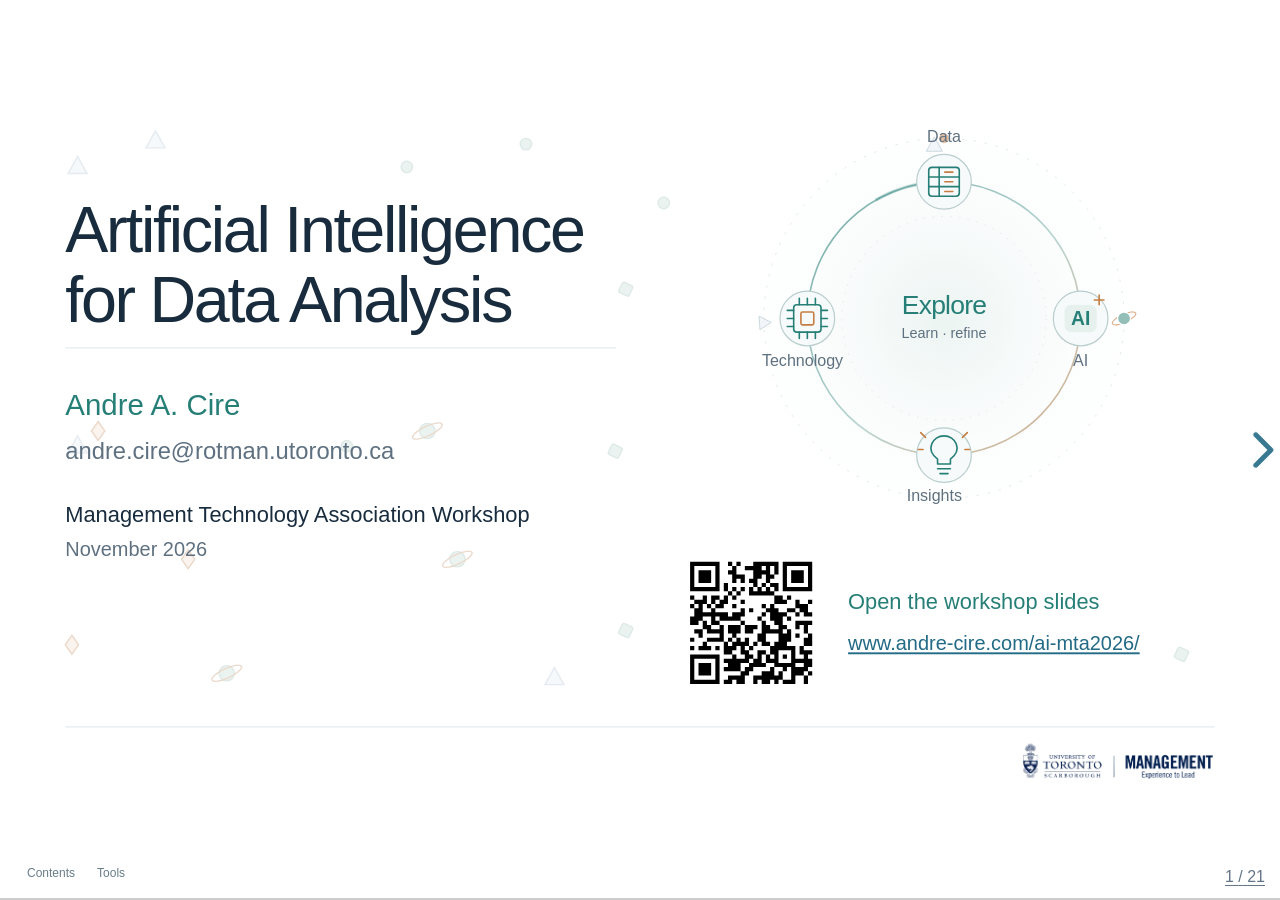
